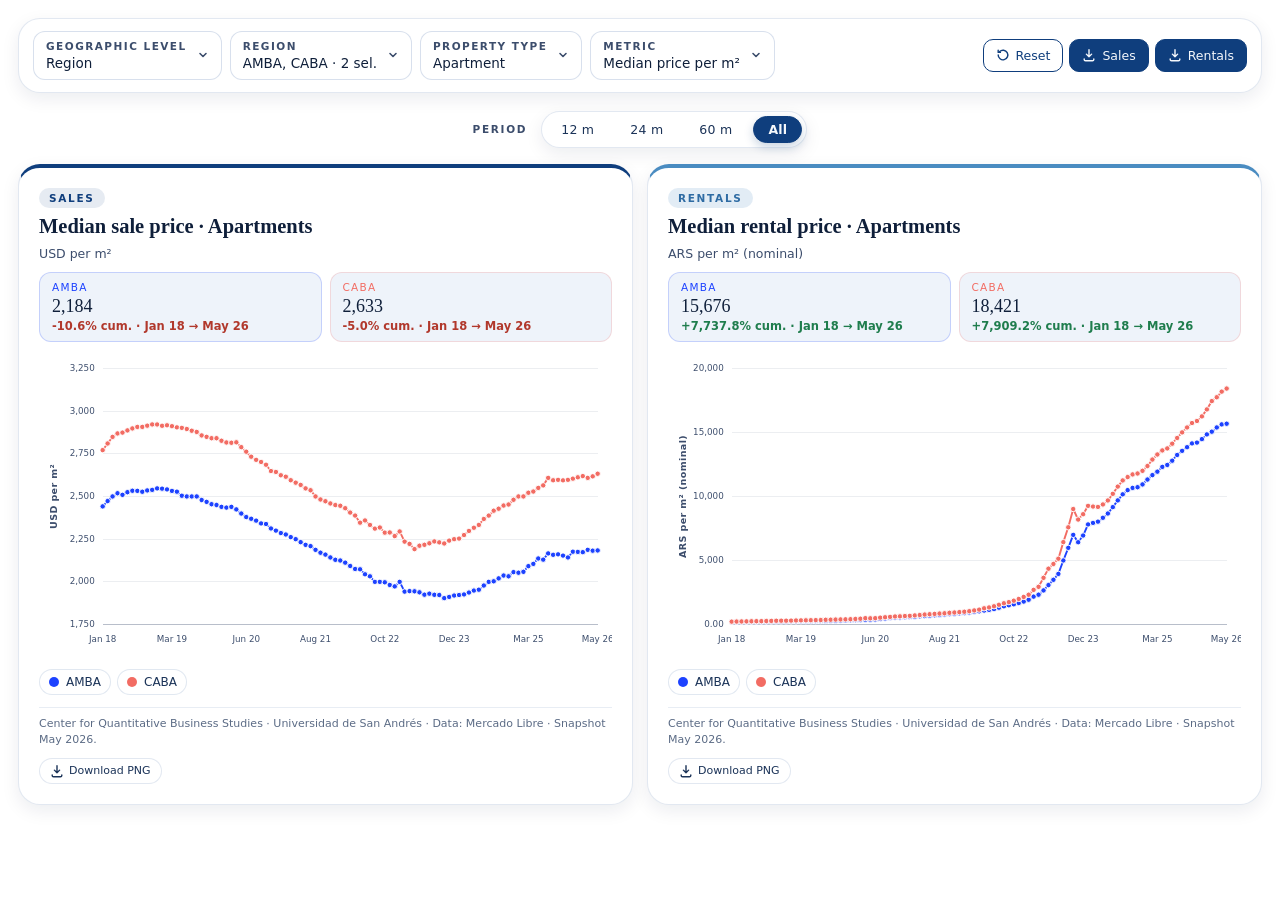
==== devDashboards/meli/amba_explorer_en.html @ 1bbc938f "Add MELI dev dashboard deployment and nginx routing" ====
<!doctype html>
<html lang="en">
<head>
  <meta charset="utf-8" />
  <meta name="viewport" content="width=device-width, initial-scale=1, viewport-fit=cover" />
  <meta name="theme-color" content="#0f3e7d" />
  <title>AMBA Explorer · Real Estate Market · UdeSA</title>
  <style>
:root {
  /* Paleta institucional UdeSA — gama de azules.
     Reemplaza la paleta ocre/cálida original (#fffdf8, #d7ccbc, #d8a66a)
     por una monocromática azul, manteniendo solo verde/rojo en las
     stat-deltas (subió/bajó) porque ahí el color transmite significado.

     Mapeo del cambio:
       #fffdf8 (off-white)     → #ffffff (puro)
       #f7f1e6 (ocre claro)    → #eef3fa (azul muy claro, stat-cards)
       #d7ccbc (ocre línea)    → #d6dfec (azul-gris suave)
       #1f2d2b (texto verdoso) → #0f1f3a (navy oscuro)
       #5f6e68 (gris verdoso)  → #5b6b85 (gris-azulado)
       #b94f40 (rojo venta)    → #0f3e7d (navy UdeSA — borde venta)
       #0f7f80 (verde alq)     → #4a8cc1 (azul acero — borde alquiler)
       #244f6d (azul OK)       → #0f3e7d (mismo navy que sale, ahora canónico)
       #d8a66a (acento ocre)   → #4a8cc1 (acento azul medio)
       #c08c4a (acento fuerte) → #2e6ba3 (azul medio fuerte) */
  --bg: transparent;
  --panel: #ffffff;
  --panel-strong: #eef3fa;
  --line: #d6dfec;
  --line-soft: rgba(214, 223, 236, 0.65);
  --ink: #0f1f3a;
  --ink-soft: #1b3358;
  --muted: #5b6b85;
  --muted-strong: #3c4d6c;
  --sale: #0f3e7d;
  --rent: #4a8cc1;
  --confidence: #0f3e7d;
  --accent: #4a8cc1;
  --accent-strong: #2e6ba3;
  --shadow-md: 0 16px 38px rgba(15, 31, 58, 0.10);
  --shadow-sm: 0 6px 18px rgba(15, 31, 58, 0.08);
  --radius-lg: 22px;
  --radius-md: 16px;
  --radius-sm: 12px;
  --font-body: "Aptos", "Trebuchet MS", "Segoe UI", system-ui, sans-serif;
  --font-head: "Iowan Old Style", "Palatino Linotype", "Book Antiqua", "Georgia", serif;
}

* { box-sizing: border-box; }
html { -webkit-text-size-adjust: 100%; }

body {
  margin: 0;
  background: transparent;
  color: var(--ink);
  font-family: var(--font-body);
  -webkit-font-smoothing: antialiased;
  -moz-osx-font-smoothing: grayscale;
}

#app {
  max-width: 1480px;
  margin: 0 auto;
  padding: clamp(10px, 1.5vw, 18px);
}

.boot-shell {
  padding: 40px 20px;
  text-align: center;
  color: var(--muted);
}

.shell {
  display: grid;
  gap: 14px;
}

/* ============================================================
   TOOLBAR (filtros + acciones en una sola línea)
   ============================================================ */

.toolbar {
  background: var(--panel);
  border: 1px solid rgba(214, 223, 236, 0.7);
  border-radius: var(--radius-lg);
  padding: 12px 14px;
  box-shadow: var(--shadow-sm);
  display: flex;
  align-items: center;
  justify-content: space-between;
  gap: 14px;
  flex-wrap: wrap;
}

.toolbar-filters {
  display: flex;
  align-items: center;
  gap: 8px;
  flex-wrap: wrap;
  flex: 1 1 auto;
}

.toolbar-actions {
  display: flex;
  align-items: center;
  gap: 6px;
  flex-wrap: wrap;
}

/* ---- Dropdowns ---- */

.dropdown {
  position: relative;
}

.dropdown-trigger {
  appearance: none;
  cursor: pointer;
  font: inherit;
  background: #ffffff;
  border: 1px solid rgba(214, 223, 236, 0.95);
  border-radius: 12px;
  padding: 8px 12px;
  min-width: 140px;
  display: inline-flex;
  align-items: center;
  gap: 10px;
  color: var(--ink-soft);
  transition: border-color 140ms ease, box-shadow 140ms ease, transform 140ms ease;
  text-align: left;
}

.dropdown-trigger:hover {
  border-color: rgba(91, 107, 133, 0.55);
}

.dropdown-trigger:focus-visible {
  outline: 2px solid var(--accent-strong);
  outline-offset: 2px;
}

.dropdown-trigger.is-open {
  border-color: var(--confidence);
  box-shadow: 0 0 0 3px rgba(15, 62, 125, 0.18);
}

.dropdown-trigger-text {
  display: flex;
  flex-direction: column;
  flex: 1 1 auto;
  min-width: 0;
}

.dropdown-trigger-label {
  font-size: 10.5px;
  letter-spacing: 0.14em;
  text-transform: uppercase;
  color: var(--muted-strong);
  font-weight: 600;
  line-height: 1.2;
}

.dropdown-trigger-value {
  font-size: 13.5px;
  color: var(--ink);
  margin-top: 2px;
  font-weight: 500;
  white-space: nowrap;
  overflow: hidden;
  text-overflow: ellipsis;
  max-width: 200px;
}

.dropdown-chevron {
  width: 12px;
  height: 12px;
  flex: 0 0 auto;
  transition: transform 140ms ease;
  color: var(--muted-strong);
}

.dropdown-trigger.is-open .dropdown-chevron {
  transform: rotate(180deg);
}

.dropdown-menu {
  position: absolute;
  z-index: 60;
  top: calc(100% + 6px);
  left: 0;
  min-width: 220px;
  max-width: 320px;
  background: #ffffff;
  border: 1px solid rgba(214, 223, 236, 0.95);
  border-radius: 14px;
  box-shadow: 0 18px 42px rgba(15, 31, 58, 0.18);
  padding: 8px;
  display: none;
}

.dropdown-menu.is-open {
  display: block;
}

.dropdown-menu-head {
  display: flex;
  justify-content: space-between;
  gap: 6px;
  padding: 4px 6px 8px;
  border-bottom: 1px solid rgba(214, 223, 236, 0.6);
  margin-bottom: 6px;
}

.dropdown-menu-head button {
  appearance: none;
  cursor: pointer;
  font: inherit;
  background: transparent;
  border: 0;
  padding: 4px 8px;
  border-radius: 8px;
  color: var(--confidence);
  font-size: 12px;
  font-weight: 600;
}

.dropdown-menu-head button:hover {
  background: var(--panel-strong);
}

.dropdown-option {
  display: flex;
  align-items: center;
  gap: 10px;
  padding: 8px 10px;
  border-radius: 10px;
  cursor: pointer;
  font-size: 13.5px;
  color: var(--ink-soft);
  user-select: none;
  transition: background 100ms ease;
}

.dropdown-option:hover {
  background: var(--panel-strong);
}

.dropdown-option input[type="checkbox"],
.dropdown-option input[type="radio"] {
  accent-color: var(--confidence);
  width: 16px;
  height: 16px;
  flex: 0 0 auto;
  cursor: pointer;
}

.dropdown-option .option-dot {
  width: 10px;
  height: 10px;
  border-radius: 999px;
  flex: 0 0 auto;
}

.dropdown-option .option-text {
  flex: 1 1 auto;
  min-width: 0;
  white-space: nowrap;
  overflow: hidden;
  text-overflow: ellipsis;
}

/* ---- Dropdown con buscador (barrio / municipio) ---- */

.dropdown-menu.has-search {
  min-width: 260px;
  max-width: 320px;
}

.dropdown-menu.has-search .dropdown-menu-options {
  max-height: 280px;
  overflow-y: auto;
  scrollbar-width: thin;
}

.dropdown-search {
  padding: 4px 4px 8px;
  border-bottom: 1px solid rgba(214, 223, 236, 0.6);
  margin-bottom: 6px;
}

.dropdown-search-input {
  width: 100%;
  appearance: none;
  font: inherit;
  font-size: 13px;
  padding: 7px 10px;
  background: var(--panel);
  border: 1px solid rgba(214, 223, 236, 0.85);
  border-radius: 8px;
  color: var(--ink);
}

.dropdown-search-input:focus {
  outline: 2px solid rgba(15, 62, 125, 0.35);
  outline-offset: 0;
  border-color: rgba(15, 62, 125, 0.6);
}

.dropdown-search-input::placeholder {
  color: var(--muted);
}

/* ---- Action buttons ---- */

.action-btn {
  appearance: none;
  cursor: pointer;
  font: inherit;
  font-size: 12.5px;
  padding: 8px 12px;
  border-radius: 10px;
  background: var(--confidence);
  color: #f5f8fc;
  border: 1px solid var(--confidence);
  display: inline-flex;
  align-items: center;
  gap: 6px;
  transition: transform 140ms ease, box-shadow 140ms ease, opacity 140ms ease;
}

.action-btn.secondary {
  background: transparent;
  color: var(--confidence);
}

.action-btn.accent {
  background: var(--accent);
  color: #f5f8fc;
  border-color: var(--accent-strong);
}

.action-btn:hover {
  transform: translateY(-1px);
  box-shadow: 0 8px 18px rgba(15, 31, 58, 0.14);
}

.action-btn:focus-visible {
  outline: 2px solid var(--accent-strong);
  outline-offset: 2px;
}

.action-btn:disabled {
  opacity: 0.55;
  cursor: not-allowed;
  transform: none;
  box-shadow: none;
}

.icon {
  width: 14px;
  height: 14px;
  display: inline-block;
}

/* ============================================================
   RANGE BAR (chips de período arriba de los gráficos)
   ============================================================ */

.range-bar {
  display: flex;
  justify-content: center;
  align-items: center;
  gap: 14px;
  flex-wrap: wrap;
  padding: 4px 0 2px;
}

.range-bar-label {
  font-size: 10.5px;
  letter-spacing: 0.16em;
  text-transform: uppercase;
  color: var(--muted-strong);
  font-weight: 600;
}

.range-chips {
  display: inline-flex;
  align-items: center;
  gap: 6px;
  background: var(--panel);
  border: 1px solid rgba(214, 223, 236, 0.7);
  border-radius: 999px;
  padding: 4px;
  box-shadow: var(--shadow-sm);
}

.range-chip {
  appearance: none;
  cursor: pointer;
  font: inherit;
  font-size: 12.5px;
  padding: 6px 14px;
  border-radius: 999px;
  border: 1px solid transparent;
  background: transparent;
  color: var(--ink-soft);
  transition: background 140ms ease, color 140ms ease, border-color 140ms ease, transform 140ms ease;
  font-weight: 500;
  letter-spacing: 0.02em;
  line-height: 1.1;
}

.range-chip:hover {
  background: var(--panel-strong);
  color: var(--ink);
}

.range-chip.is-active {
  background: var(--confidence);
  color: #f5f8fc;
  border-color: var(--confidence);
  font-weight: 600;
  box-shadow: 0 4px 10px rgba(15, 62, 125, 0.22);
}

.range-chip:focus-visible {
  outline: 2px solid var(--accent-strong);
  outline-offset: 2px;
}

/* ============================================================
   CHARTS GRID
   ============================================================ */

.charts-grid {
  display: grid;
  gap: 14px;
  grid-template-columns: 1fr;
}

@media (min-width: 980px) {
  .charts-grid {
    grid-template-columns: repeat(2, minmax(0, 1fr));
  }
}

.chart-panel {
  background: var(--panel);
  border: 1px solid rgba(214, 223, 236, 0.7);
  border-radius: var(--radius-lg);
  padding: clamp(14px, 2vw, 20px);
  box-shadow: var(--shadow-sm);
  display: grid;
  gap: 12px;
  position: relative;
  min-width: 0;
}

.chart-panel.sale {
  border-top: 4px solid var(--sale);
}

.chart-panel.rent {
  border-top: 4px solid var(--rent);
}

.chart-head {
  display: grid;
  gap: 6px;
}

.chart-tag {
  display: inline-flex;
  align-items: center;
  gap: 8px;
  border-radius: 999px;
  padding: 4px 10px;
  font-size: 10.5px;
  letter-spacing: 0.16em;
  text-transform: uppercase;
  font-weight: 600;
  width: max-content;
}

.chart-tag.sale {
  background: rgba(15, 62, 125, 0.10);
  color: var(--sale);
}

.chart-tag.rent {
  background: rgba(74, 140, 193, 0.16);
  /* Usamos accent-strong (#2e6ba3) en lugar de --rent porque el azul
     acero a 16% opacity necesita texto un toque más oscuro para
     mantener contraste WCAG AA. */
  color: var(--accent-strong);
}

.chart-title {
  margin: 0;
  font-family: var(--font-head);
  font-size: clamp(17px, 1.6vw, 22px);
  font-weight: 700;
  color: var(--ink);
  line-height: 1.2;
}

.chart-sub {
  margin: 0;
  color: var(--muted-strong);
  font-size: 12.5px;
  line-height: 1.5;
}

.chart-stats {
  display: flex;
  gap: 8px;
  flex-wrap: wrap;
  margin-top: 2px;
}

.stat-card {
  flex: 1 1 110px;
  padding: 8px 12px;
  border-radius: 12px;
  background: var(--panel-strong);
  border: 1px solid rgba(214, 223, 236, 0.7);
  min-width: 0;
}

.stat-label {
  font-size: 10.5px;
  letter-spacing: 0.12em;
  text-transform: uppercase;
  white-space: nowrap;
  overflow: hidden;
  text-overflow: ellipsis;
}

.stat-value {
  margin-top: 4px;
  font-family: var(--font-head);
  font-size: 18px;
  color: var(--ink);
  line-height: 1.1;
}

.stat-delta {
  font-size: 11.5px;
  margin-top: 3px;
  font-weight: 600;
  white-space: nowrap;
  overflow: hidden;
  text-overflow: ellipsis;
}

.stat-delta.up { color: #1f7d4d; }
.stat-delta.down { color: #b1382c; }
.stat-delta.flat { color: var(--muted); }

.chart-canvas-wrap {
  position: relative;
  width: 100%;
}

.chart-canvas-wrap svg {
  width: 100%;
  height: auto;
  display: block;
  font-family: var(--font-body);
}

.chart-canvas-wrap svg text {
  fill: var(--muted-strong);
}

.chart-line {
  fill: none;
  stroke-width: 2.4;
  stroke-linejoin: round;
  stroke-linecap: round;
  transition: opacity 160ms ease, stroke-width 160ms ease;
}

.chart-line.is-muted { opacity: 0.16; }
.chart-line.is-emph  { stroke-width: 3.2; }

.chart-point {
  cursor: pointer;
  transition: r 140ms ease, opacity 140ms ease;
}

.chart-point.is-muted { opacity: 0.18; }

.chart-axis path,
.chart-axis line {
  stroke: rgba(91, 107, 133, 0.45);
  shape-rendering: crispEdges;
}

.chart-grid line {
  stroke: rgba(91, 107, 133, 0.14);
  shape-rendering: crispEdges;
}

.chart-zero-line {
  stroke: rgba(91, 107, 133, 0.55);
  stroke-dasharray: 4 4;
}

.axis-title-y {
  font-weight: 600;
  letter-spacing: 0.04em;
  fill: var(--muted-strong);
}

.chart-legend {
  display: flex;
  flex-wrap: wrap;
  gap: 6px;
}

.chart-legend button {
  appearance: none;
  cursor: pointer;
  font: inherit;
  font-size: 12px;
  padding: 5px 9px;
  border-radius: 999px;
  border: 1px solid rgba(214, 223, 236, 0.72);
  background: #ffffff;
  color: var(--ink-soft);
  display: inline-flex;
  align-items: center;
  gap: 7px;
  transition: opacity 140ms ease, border-color 140ms ease, transform 140ms ease;
}

.chart-legend button:hover {
  transform: translateY(-1px);
}

.chart-legend button.is-hidden {
  opacity: 0.45;
}

.chart-legend .legend-swatch {
  width: 10px;
  height: 10px;
  border-radius: 999px;
  flex: 0 0 auto;
}

.chart-tooltip {
  position: absolute;
  pointer-events: none;
  background: rgba(15, 31, 58, 0.96);
  color: #eef3fa;
  padding: 10px 12px;
  border-radius: 12px;
  font-size: 12px;
  line-height: 1.4;
  min-width: 150px;
  max-width: 240px;
  box-shadow: 0 14px 28px rgba(11, 22, 42, 0.32);
  opacity: 0;
  transform: translate(-50%, -10px);
  transition: opacity 120ms ease, transform 120ms ease;
  z-index: 6;
}

.chart-tooltip.is-visible {
  opacity: 1;
  transform: translate(-50%, -16px);
}

.chart-tooltip h6 {
  margin: 0 0 6px;
  font-family: var(--font-head);
  font-size: 13px;
  color: #a8c4e6;
}

.tooltip-row {
  display: flex;
  align-items: center;
  gap: 8px;
  margin-top: 3px;
}

.tooltip-row .swatch {
  width: 9px;
  height: 9px;
  border-radius: 999px;
}

.tooltip-row .name {
  flex: 1;
  color: rgba(251, 246, 236, 0.82);
  white-space: nowrap;
}

.tooltip-row .value {
  font-family: var(--font-head);
  color: #ffffff;
}

/* ---- Empty / blocked state ---- */

.chart-empty {
  text-align: center;
  color: var(--muted);
  padding: 50px 20px;
  border: 1px dashed rgba(214, 223, 236, 0.85);
  border-radius: var(--radius-md);
  background: var(--panel-strong);
  font-size: 13px;
  line-height: 1.6;
}

.chart-empty strong {
  color: var(--ink);
  display: block;
  margin-bottom: 6px;
  font-family: var(--font-head);
  font-size: 15px;
}

.chart-empty .empty-icon {
  width: 30px;
  height: 30px;
  display: block;
  margin: 0 auto 10px;
  color: var(--muted-strong);
}

.chart-empty.is-blocked {
  background: rgba(74, 140, 193, 0.10);
  border-color: rgba(74, 140, 193, 0.55);
  color: var(--muted-strong);
}

.chart-footnote {
  border-top: 1px solid rgba(214, 223, 236, 0.55);
  padding-top: 8px;
  font-size: 11px;
  color: var(--muted);
  line-height: 1.45;
  display: flex;
  justify-content: space-between;
  gap: 10px;
  flex-wrap: wrap;
}

.chart-footnote .panel-download {
  appearance: none;
  cursor: pointer;
  font: inherit;
  font-size: 11px;
  padding: 4px 10px;
  border-radius: 999px;
  border: 1px solid rgba(214, 223, 236, 0.7);
  background: #ffffff;
  color: var(--ink-soft);
  display: inline-flex;
  align-items: center;
  gap: 5px;
  transition: transform 140ms ease, background 140ms ease;
}

.chart-footnote .panel-download:hover {
  transform: translateY(-1px);
  background: var(--panel-strong);
}

/* ---- Toast ---- */

.toast {
  position: fixed;
  bottom: 16px;
  left: 50%;
  transform: translate(-50%, 16px);
  background: rgba(15, 31, 58, 0.96);
  color: #f5f8fc;
  padding: 10px 16px;
  border-radius: 999px;
  font-size: 12.5px;
  box-shadow: 0 14px 28px rgba(11, 22, 42, 0.28);
  opacity: 0;
  pointer-events: none;
  transition: opacity 200ms ease, transform 200ms ease;
  z-index: 80;
}

.toast.is-visible {
  opacity: 1;
  transform: translate(-50%, 0);
}

/* ============================================================
   RESPONSIVE FINE TUNING
   ============================================================ */

@media (max-width: 720px) {
  .toolbar {
    padding: 10px;
  }

  .dropdown-trigger {
    min-width: 130px;
    padding: 7px 10px;
  }

  .dropdown-trigger-value {
    max-width: 140px;
  }

  .stat-card {
    flex: 1 1 100%;
  }

  .chart-panel {
    padding: 14px;
  }

  .toolbar-actions .action-btn span.label-text {
    display: none;
  }

  .range-bar {
    gap: 10px;
  }

  .range-chip {
    font-size: 11.5px;
    padding: 5px 12px;
  }
}

@media (max-width: 480px) {
  .toolbar-filters {
    width: 100%;
  }

  .toolbar-actions {
    width: 100%;
    justify-content: flex-end;
  }
}

@media (prefers-reduced-motion: reduce) {
  *,
  *::before,
  *::after {
    transition-duration: 0ms !important;
    animation-duration: 0ms !important;
  }
}

  </style>
</head>
<body>
  <div id="app" aria-busy="true">
    <div class="boot-shell">
      <p>Loading explorer…</p>
    </div>
  </div>
  <script>
    window.EXPLORER_BOOTSTRAP = {"data":{"sale":{"aglomerado":{"Casa":{"precio":{"stock":{"AMBA":[{"x":"2018-01","y":1036.01801801802},{"x":"2018-02","y":1040.0},{"x":"2018-03","y":1038.96103896104},{"x":"2018-04","y":1043.47826086957},{"x":"2018-05","y":1039.47368421053},{"x":"2018-06","y":1041.66666666667},{"x":"2018-07","y":1045.45454545455},{"x":"2018-08","y":1033.33333333333},{"x":"2018-09","y":1032.30246653198},{"x":"2018-10","y":1030.0},{"x":"2018-11","y":1031.01947308133},{"x":"2018-12","y":1034.48275862069},{"x":"2019-01","y":1032.11009174312},{"x":"2019-02","y":1038.96103896104},{"x":"2019-03","y":1030.30303030303},{"x":"2019-04","y":1035.08771929825},{"x":"2019-05","y":1026.08695652174},{"x":"2019-06","y":1015.87301587302},{"x":"2019-07","y":1000.0},{"x":"2019-08","y":985.915492957746},{"x":"2019-09","y":979.166666666667},{"x":"2019-10","y":966.542750929368},{"x":"2019-11","y":951.219512195122},{"x":"2019-12","y":934.579439252336},{"x":"2020-01","y":929.772502472799},{"x":"2020-02","y":929.095354523227},{"x":"2020-03","y":931.034482758621},{"x":"2020-04","y":909.090909090909},{"x":"2020-05","y":913.705583756345},{"x":"2020-06","y":900.473933649289},{"x":"2020-07","y":883.720930232558},{"x":"2020-08","y":882.051282051282},{"x":"2020-09","y":892.307692307692},{"x":"2020-10","y":898.617511520737},{"x":"2020-11","y":882.352941176471},{"x":"2020-12","y":880.0},{"x":"2021-01","y":873.9496},{"x":"2021-02","y":875.0},{"x":"2021-03","y":883.7209},{"x":"2021-04","y":888.8889},{"x":"2021-05","y":880.2817},{"x":"2021-06","y":875.3316},{"x":"2021-07","y":871.3572},{"x":"2021-08","y":864.0777},{"x":"2021-09","y":853.3333},{"x":"2021-10","y":856.1938},{"x":"2021-11","y":850.3937},{"x":"2021-12","y":844.8276},{"x":"2022-01","y":843.75},{"x":"2022-02","y":838.709677419355},{"x":"2022-03","y":833.333333333333},{"x":"2022-04","y":827.586206896552},{"x":"2022-05","y":848.484848484848},{"x":"2022-06","y":816.3265},{"x":"2022-07","y":797.101449275362},{"x":"2022-08","y":783.783783783784},{"x":"2022-09","y":780.0},{"x":"2022-10","y":773.480662983425},{"x":"2022-11","y":777.777777777778},{"x":"2022-12","y":794.044665012407},{"x":"2023-01","y":790.0},{"x":"2023-02","y":776.255707762557},{"x":"2023-03","y":840.336134453781},{"x":"2023-04","y":909.090909090909},{"x":"2023-05","y":846.153846153846},{"x":"2023-06","y":814.159292035398},{"x":"2023-07","y":800.0},{"x":"2023-08","y":788.571428571429},{"x":"2023-09","y":788.571428571429},{"x":"2023-10","y":783.582089552239},{"x":"2023-11","y":785.046728971963},{"x":"2023-12","y":784.313725490196},{"x":"2024-01","y":759.790228940738},{"x":"2024-02","y":753.72265740467},{"x":"2024-03","y":752.688172043011},{"x":"2024-04","y":754.339622641509},{"x":"2024-05","y":761.50317572336},{"x":"2024-06","y":756.302521008403},{"x":"2024-07","y":750.0},{"x":"2024-08","y":750.0},{"x":"2024-09","y":750.0},{"x":"2024-10","y":749.354005167959},{"x":"2024-11","y":741.935483870968},{"x":"2024-12","y":748.031496062992},{"x":"2025-01","y":739.495798319328},{"x":"2025-02","y":748.387096774194},{"x":"2025-03","y":754.444444444444},{"x":"2025-04","y":752.688172043011},{"x":"2025-05","y":757.388853863624},{"x":"2025-06","y":753.138075313808},{"x":"2025-07","y":762.463343108504},{"x":"2025-08","y":755.813953488372},{"x":"2025-09","y":755.102040816327},{"x":"2025-10","y":751.87969924812},{"x":"2025-11","y":753.993610223642},{"x":"2025-12","y":753.768844221105},{"x":"2026-01","y":753.880266075388},{"x":"2026-02","y":752.688172043011},{"x":"2026-03","y":757.575757575758},{"x":"2026-04","y":761.904761904762},{"x":"2026-05","y":767.441860465116}],"CABA":[{"x":"2018-01","y":1625.46534908217},{"x":"2018-02","y":1656.44171779141},{"x":"2018-03","y":1657.53424657534},{"x":"2018-04","y":1644.56233421751},{"x":"2018-05","y":1657.14285714286},{"x":"2018-06","y":1684.39716312057},{"x":"2018-07","y":1683.57936676702},{"x":"2018-08","y":1683.17195734771},{"x":"2018-09","y":1698.0056980057},{"x":"2018-10","y":1701.06382978723},{"x":"2018-11","y":1712.60483358395},{"x":"2018-12","y":1717.48156410733},{"x":"2019-01","y":1761.3309598795},{"x":"2019-02","y":1800.5540166205},{"x":"2019-03","y":1787.89448370269},{"x":"2019-04","y":1764.70588235294},{"x":"2019-05","y":1744.87905480984},{"x":"2019-06","y":1735.50443697769},{"x":"2019-07","y":1724.13793103448},{"x":"2019-08","y":1719.45701357466},{"x":"2019-09","y":1719.87261146497},{"x":"2019-10","y":1714.90147783251},{"x":"2019-11","y":1717.47427812811},{"x":"2019-12","y":1704.54545454545},{"x":"2020-01","y":1692.30769230769},{"x":"2020-02","y":1700.8547008547},{"x":"2020-03","y":1692.30769230769},{"x":"2020-04","y":1678.00663426676},{"x":"2020-05","y":1660.64981949458},{"x":"2020-06","y":1644.80286738351},{"x":"2020-07","y":1622.80580256147},{"x":"2020-08","y":1613.47517730496},{"x":"2020-09","y":1639.78494623656},{"x":"2020-10","y":1617.64705882353},{"x":"2020-11","y":1610.27955095752},{"x":"2020-12","y":1604.76460578559},{"x":"2021-01","y":1605.263},{"x":"2021-02","y":1608.392},{"x":"2021-03","y":1621.622},{"x":"2021-04","y":1612.641},{"x":"2021-05","y":1603.499},{"x":"2021-06","y":1596.806},{"x":"2021-07","y":1584.699},{"x":"2021-08","y":1577.982},{"x":"2021-09","y":1564.987},{"x":"2021-10","y":1562.188},{"x":"2021-11","y":1552.68},{"x":"2021-12","y":1538.462},{"x":"2022-01","y":1535.283},{"x":"2022-02","y":1532.17568947906},{"x":"2022-03","y":1523.17880794702},{"x":"2022-04","y":1520.0},{"x":"2022-05","y":1450.98039215686},{"x":"2022-06","y":1483.871},{"x":"2022-07","y":1456.08131053125},{"x":"2022-08","y":1440.0},{"x":"2022-09","y":1435.89743589744},{"x":"2022-10","y":1424.61964038728},{"x":"2022-11","y":1411.76470588235},{"x":"2022-12","y":1407.0351758794},{"x":"2023-01","y":1405.88831184309},{"x":"2023-02","y":1380.67061143984},{"x":"2023-03","y":1363.13686313686},{"x":"2023-04","y":1318.18181818182},{"x":"2023-05","y":1351.35135135135},{"x":"2023-06","y":1342.02800361337},{"x":"2023-07","y":1348.83720930233},{"x":"2023-08","y":1358.71156661786},{"x":"2023-09","y":1345.0},{"x":"2023-10","y":1347.98711755233},{"x":"2023-11","y":1347.82608695652},{"x":"2023-12","y":1342.85714285714},{"x":"2024-01","y":1349.91119005329},{"x":"2024-02","y":1332.05004035513},{"x":"2024-03","y":1315.78947368421},{"x":"2024-04","y":1309.09090909091},{"x":"2024-05","y":1306.04410943607},{"x":"2024-06","y":1305.55555555556},{"x":"2024-07","y":1323.13584471834},{"x":"2024-08","y":1312.35859728507},{"x":"2024-09","y":1312.35859728507},{"x":"2024-10","y":1317.6051936531},{"x":"2024-11","y":1309.09090909091},{"x":"2024-12","y":1314.28571428571},{"x":"2025-01","y":1314.28571428571},{"x":"2025-02","y":1314.88095238095},{"x":"2025-03","y":1305.11792144383},{"x":"2025-04","y":1314.28571428571},{"x":"2025-05","y":1320.0},{"x":"2025-06","y":1325.634027824},{"x":"2025-07","y":1333.33333333333},{"x":"2025-08","y":1360.10752688172},{"x":"2025-09","y":1337.68612998743},{"x":"2025-10","y":1319.12220677857},{"x":"2025-11","y":1329.96163682865},{"x":"2025-12","y":1325.16703786192},{"x":"2026-01","y":1319.44444444444},{"x":"2026-02","y":1313.4328358209},{"x":"2026-03","y":1318.18181818182},{"x":"2026-04","y":1318.18181818182},{"x":"2026-05","y":1319.45757193866}],"GBA Zona Norte":[{"x":"2018-01","y":1223.77622377622},{"x":"2018-02","y":1230.76923076923},{"x":"2018-03","y":1244.6483647357},{"x":"2018-04","y":1252.37604193521},{"x":"2018-05","y":1235.75690129525},{"x":"2018-06","y":1243.3734939759},{"x":"2018-07","y":1255.77100646353},{"x":"2018-08","y":1236.36363636364},{"x":"2018-09","y":1233.48017621145},{"x":"2018-10","y":1226.85185185185},{"x":"2018-11","y":1234.04255319149},{"x":"2018-12","y":1237.03703703704},{"x":"2019-01","y":1230.76923076923},{"x":"2019-02","y":1243.90243902439},{"x":"2019-03","y":1234.56790123457},{"x":"2019-04","y":1233.33333333333},{"x":"2019-05","y":1232.14285714286},{"x":"2019-06","y":1223.52941176471},{"x":"2019-07","y":1192.41192411924},{"x":"2019-08","y":1174.82517482517},{"x":"2019-09","y":1160.40955631399},{"x":"2019-10","y":1147.95918367347},{"x":"2019-11","y":1130.4347826087},{"x":"2019-12","y":1111.11111111111},{"x":"2020-01","y":1104.16666666667},{"x":"2020-02","y":1102.94372294372},{"x":"2020-03","y":1116.85625646329},{"x":"2020-04","y":1081.08108108108},{"x":"2020-05","y":1084.74576271186},{"x":"2020-06","y":1046.15384615385},{"x":"2020-07","y":1000.0},{"x":"2020-08","y":992.36641221374},{"x":"2020-09","y":1000.0},{"x":"2020-10","y":1024.18207681366},{"x":"2020-11","y":998.295754381007},{"x":"2020-12","y":999.231360491929},{"x":"2021-01","y":980.3922},{"x":"2021-02","y":975.0},{"x":"2021-03","y":997.5062},{"x":"2021-04","y":1000.0},{"x":"2021-05","y":987.5},{"x":"2021-06","y":965.0466},{"x":"2021-07","y":959.1069},{"x":"2021-08","y":949.0446},{"x":"2021-09","y":926.8867},{"x":"2021-10","y":912.877},{"x":"2021-11","y":908.3826},{"x":"2021-12","y":896.027},{"x":"2022-01","y":892.8571},{"x":"2022-02","y":884.615384615385},{"x":"2022-03","y":868.421052631579},{"x":"2022-04","y":864.608076009501},{"x":"2022-05","y":880.733944954128},{"x":"2022-06","y":846.8304},{"x":"2022-07","y":818.401937046005},{"x":"2022-08","y":807.113543091655},{"x":"2022-09","y":788.990825688073},{"x":"2022-10","y":788.993020499539},{"x":"2022-11","y":800.0},{"x":"2022-12","y":864.935064935065},{"x":"2023-01","y":846.153846153846},{"x":"2023-02","y":829.268292682927},{"x":"2023-03","y":975.0},{"x":"2023-04","y":1094.67455621302},{"x":"2023-05","y":1000.0},{"x":"2023-06","y":920.863309352518},{"x":"2023-07","y":894.731578947368},{"x":"2023-08","y":872.037914691943},{"x":"2023-09","y":862.583968679167},{"x":"2023-10","y":864.197530864198},{"x":"2023-11","y":870.967741935484},{"x":"2023-12","y":871.369294605809},{"x":"2024-01","y":818.181818181818},{"x":"2024-02","y":824.483748089116},{"x":"2024-03","y":837.410800607707},{"x":"2024-04","y":841.66390048743},{"x":"2024-05","y":853.754940711462},{"x":"2024-06","y":843.75},{"x":"2024-07","y":837.39837398374},{"x":"2024-08","y":839.506172839506},{"x":"2024-09","y":836.363636363636},{"x":"2024-10","y":839.285714285714},{"x":"2024-11","y":828.07570977918},{"x":"2024-12","y":832.401187314482},{"x":"2025-01","y":819.672131147541},{"x":"2025-02","y":828.729281767956},{"x":"2025-03","y":829.875518672199},{"x":"2025-04","y":838.926174496644},{"x":"2025-05","y":848.85140034136},{"x":"2025-06","y":846.153846153846},{"x":"2025-07","y":853.658536585366},{"x":"2025-08","y":862.068965517241},{"x":"2025-09","y":862.595419847328},{"x":"2025-10","y":866.425992779783},{"x":"2025-11","y":865.671641791045},{"x":"2025-12","y":873.727087576375},{"x":"2026-01","y":875.940700503593},{"x":"2026-02","y":877.19298245614},{"x":"2026-03","y":891.891891891892},{"x":"2026-04","y":899.653979238754},{"x":"2026-05","y":926.966292134831}],"GBA Zona Oeste":[{"x":"2018-01","y":834.782608695652},{"x":"2018-02","y":833.333333333333},{"x":"2018-03","y":833.333333333333},{"x":"2018-04","y":851.063829787234},{"x":"2018-05","y":851.063829787234},{"x":"2018-06","y":846.546310832025},{"x":"2018-07","y":851.758793969849},{"x":"2018-08","y":857.142857142857},{"x":"2018-09","y":853.333333333333},{"x":"2018-10","y":853.333333333333},{"x":"2018-11","y":857.142857142857},{"x":"2018-12","y":851.063829787234},{"x":"2019-01","y":854.129596678529},{"x":"2019-02","y":857.142857142857},{"x":"2019-03","y":859.774856909527},{"x":"2019-04","y":866.666666666667},{"x":"2019-05","y":853.333333333333},{"x":"2019-06","y":837.209302325581},{"x":"2019-07","y":836.300285080773},{"x":"2019-08","y":818.181818181818},{"x":"2019-09","y":809.858299595142},{"x":"2019-10","y":800.0},{"x":"2019-11","y":793.103448275862},{"x":"2019-12","y":763.888888888889},{"x":"2020-01","y":758.169934640523},{"x":"2020-02","y":755.208584518929},{"x":"2020-03","y":745.762711864407},{"x":"2020-04","y":744.186046511628},{"x":"2020-05","y":738.461538461538},{"x":"2020-06","y":734.69387755102},{"x":"2020-07","y":737.100737100737},{"x":"2020-08","y":752.136752136752},{"x":"2020-09","y":766.417023776149},{"x":"2020-10","y":777.1552531369},{"x":"2020-11","y":764.705882352941},{"x":"2020-12","y":763.157894736842},{"x":"2021-01","y":760.7656},{"x":"2021-02","y":762.8866},{"x":"2021-03","y":769.2308},{"x":"2021-04","y":771.7842},{"x":"2021-05","y":777.7778},{"x":"2021-06","y":788.9474},{"x":"2021-07","y":788.3817},{"x":"2021-08","y":790.5882},{"x":"2021-09","y":792.393},{"x":"2021-10","y":816.9416},{"x":"2021-11","y":817.4387},{"x":"2021-12","y":813.3971},{"x":"2022-01","y":827.8825},{"x":"2022-02","y":820.89552238806},{"x":"2022-03","y":818.181818181818},{"x":"2022-04","y":809.52380952381},{"x":"2022-05","y":840.081967213115},{"x":"2022-06","y":800.0},{"x":"2022-07","y":783.783783783784},{"x":"2022-08","y":779.220779220779},{"x":"2022-09","y":780.0},{"x":"2022-10","y":775.609756097561},{"x":"2022-11","y":772.811918063315},{"x":"2022-12","y":766.467065868263},{"x":"2023-01","y":759.753593429158},{"x":"2023-02","y":760.869565217391},{"x":"2023-03","y":772.361531577845},{"x":"2023-04","y":810.126582278481},{"x":"2023-05","y":766.871165644172},{"x":"2023-06","y":772.727272727273},{"x":"2023-07","y":764.840182648402},{"x":"2023-08","y":760.56338028169},{"x":"2023-09","y":754.875269089528},{"x":"2023-10","y":741.4482182205},{"x":"2023-11","y":750.0},{"x":"2023-12","y":750.0},{"x":"2024-01","y":741.982234689107},{"x":"2024-02","y":731.598297213623},{"x":"2024-03","y":727.272727272727},{"x":"2024-04","y":714.728361908697},{"x":"2024-05","y":704.545454545455},{"x":"2024-06","y":700.48309178744},{"x":"2024-07","y":688.888888888889},{"x":"2024-08","y":683.333333333333},{"x":"2024-09","y":683.148897583584},{"x":"2024-10","y":682.352941176471},{"x":"2024-11","y":680.0},{"x":"2024-12","y":686.015831134565},{"x":"2025-01","y":681.818181818182},{"x":"2025-02","y":706.329113924051},{"x":"2025-03","y":715.151515151515},{"x":"2025-04","y":707.964601769911},{"x":"2025-05","y":707.547169811321},{"x":"2025-06","y":705.882352941176},{"x":"2025-07","y":708.333333333333},{"x":"2025-08","y":700.729927007299},{"x":"2025-09","y":700.109409190372},{"x":"2025-10","y":701.176470588235},{"x":"2025-11","y":703.703703703704},{"x":"2025-12","y":690.60773480663},{"x":"2026-01","y":693.069306930693},{"x":"2026-02","y":689.655172413793},{"x":"2026-03","y":684.931506849315},{"x":"2026-04","y":687.002652519894},{"x":"2026-05","y":689.647509578544}],"GBA Zona Sur":[{"x":"2018-01","y":815.632965165676},{"x":"2018-02","y":829.268292682927},{"x":"2018-03","y":829.268292682927},{"x":"2018-04","y":828.729281767956},{"x":"2018-05","y":843.091334894614},{"x":"2018-06","y":841.036067590425},{"x":"2018-07","y":833.333333333333},{"x":"2018-08","y":830.769230769231},{"x":"2018-09","y":836.591860022822},{"x":"2018-10","y":833.333333333333},{"x":"2018-11","y":833.333333333333},{"x":"2018-12","y":830.769230769231},{"x":"2019-01","y":833.333333333333},{"x":"2019-02","y":839.426339056235},{"x":"2019-03","y":840.643837373349},{"x":"2019-04","y":835.443037974684},{"x":"2019-05","y":821.428571428571},{"x":"2019-06","y":826.568265682657},{"x":"2019-07","y":823.529411764706},{"x":"2019-08","y":821.428571428571},{"x":"2019-09","y":827.586206896552},{"x":"2019-10","y":818.181818181818},{"x":"2019-11","y":802.599898622962},{"x":"2019-12","y":807.799442896936},{"x":"2020-01","y":808.435852372583},{"x":"2020-02","y":807.482576619135},{"x":"2020-03","y":807.723375170871},{"x":"2020-04","y":800.0},{"x":"2020-05","y":804.597701149425},{"x":"2020-06","y":799.001248439451},{"x":"2020-07","y":795.698924731183},{"x":"2020-08","y":786.666666666667},{"x":"2020-09","y":789.473684210526},{"x":"2020-10","y":777.777777777778},{"x":"2020-11","y":774.411877356018},{"x":"2020-12","y":770.440251572327},{"x":"2021-01","y":771.2082},{"x":"2021-02","y":779.2208},{"x":"2021-03","y":786.0697},{"x":"2021-04","y":788.1104},{"x":"2021-05","y":786.5169},{"x":"2021-06","y":779.54},{"x":"2021-07","y":773.9308},{"x":"2021-08","y":766.8712},{"x":"2021-09","y":753.2468},{"x":"2021-10","y":751.7241},{"x":"2021-11","y":750.0},{"x":"2021-12","y":744.6809},{"x":"2022-01","y":736.8421},{"x":"2022-02","y":730.769230769231},{"x":"2022-03","y":727.272727272727},{"x":"2022-04","y":723.140495867769},{"x":"2022-05","y":752.337265181302},{"x":"2022-06","y":720.4611},{"x":"2022-07","y":701.863354037267},{"x":"2022-08","y":697.674418604651},{"x":"2022-09","y":704.346353032283},{"x":"2022-10","y":692.307692307692},{"x":"2022-11","y":692.307692307692},{"x":"2022-12","y":684.931506849315},{"x":"2023-01","y":690.94304388422},{"x":"2023-02","y":669.642857142857},{"x":"2023-03","y":718.132854578097},{"x":"2023-04","y":760.869565217391},{"x":"2023-05","y":725.0},{"x":"2023-06","y":700.0},{"x":"2023-07","y":693.069306930693},{"x":"2023-08","y":671.698113207547},{"x":"2023-09","y":677.083333333333},{"x":"2023-10","y":671.596231297724},{"x":"2023-11","y":665.916666666667},{"x":"2023-12","y":662.068965517241},{"x":"2024-01","y":647.619047619048},{"x":"2024-02","y":644.06779661017},{"x":"2024-03","y":643.776824034335},{"x":"2024-04","y":652.741514360313},{"x":"2024-05","y":661.111111111111},{"x":"2024-06","y":657.49519346311},{"x":"2024-07","y":649.350649350649},{"x":"2024-08","y":654.545454545455},{"x":"2024-09","y":648.148148148148},{"x":"2024-10","y":644.628099173554},{"x":"2024-11","y":644.171779141104},{"x":"2024-12","y":649.038461538462},{"x":"2025-01","y":648.04469273743},{"x":"2025-02","y":648.414985590778},{"x":"2025-03","y":648.648648648649},{"x":"2025-04","y":648.148148148148},{"x":"2025-05","y":648.673766703507},{"x":"2025-06","y":651.685393258427},{"x":"2025-07","y":656.25},{"x":"2025-08","y":652.173913043478},{"x":"2025-09","y":651.851851851852},{"x":"2025-10","y":646.765437518291},{"x":"2025-11","y":650.0},{"x":"2025-12","y":653.357531760436},{"x":"2026-01","y":654.117647058824},{"x":"2026-02","y":651.968503937008},{"x":"2026-03","y":654.270516717325},{"x":"2026-04","y":658.174097664544},{"x":"2026-05","y":659.810349689791}]},"flujo":{"AMBA":[{"x":"2018-01","y":994.33543191333},{"x":"2018-02","y":987.051625879987},{"x":"2018-03","y":1016.32452574526},{"x":"2018-04","y":1034.48275862069},{"x":"2018-05","y":984.615384615385},{"x":"2018-06","y":1007.7519379845},{"x":"2018-07","y":967.741935483871},{"x":"2018-08","y":1010.4078279865},{"x":"2018-09","y":1000.0},{"x":"2018-10","y":1022.22222222222},{"x":"2018-11","y":1000.0},{"x":"2018-12","y":966.666666666667},{"x":"2019-01","y":972.972972972973},{"x":"2019-02","y":1067.96116504854},{"x":"2019-03","y":926.640926640927},{"x":"2019-04","y":973.333333333333},{"x":"2019-05","y":987.124463519313},{"x":"2019-06","y":947.368421052632},{"x":"2019-07","y":899.897750511248},{"x":"2019-08","y":878.048780487805},{"x":"2019-09","y":873.015873015873},{"x":"2019-10","y":904.109589041096},{"x":"2019-11","y":844.067796610169},{"x":"2019-12","y":751.111111111111},{"x":"2020-01","y":850.0},{"x":"2020-02","y":925.387228165123},{"x":"2020-03","y":983.75805506737},{"x":"2020-04","y":815.347721822542},{"x":"2020-05","y":864.341756086304},{"x":"2020-06","y":930.626057529611},{"x":"2020-07","y":763.636363636364},{"x":"2020-08","y":920.634920634921},{"x":"2020-09","y":873.413654618474},{"x":"2020-10","y":912.052117263844},{"x":"2020-11","y":861.326442721792},{"x":"2020-12","y":888.888888888889},{"x":"2021-01","y":805.860805860806},{"x":"2021-02","y":838.302277432712},{"x":"2021-03","y":878.048780487805},{"x":"2021-04","y":880.0},{"x":"2021-05","y":860.46511627907},{"x":"2021-06","y":844.444444444444},{"x":"2021-07","y":833.723653395785},{"x":"2021-08","y":818.181818181818},{"x":"2021-09","y":831.460674157303},{"x":"2021-10","y":858.993307306191},{"x":"2021-11","y":780.780780780781},{"x":"2021-12","y":777.011494252874},{"x":"2022-01","y":775.257086049106},{"x":"2022-02","y":764.705882352941},{"x":"2022-03","y":807.692307692308},{"x":"2022-04","y":754.430379746835},{"x":"2022-05","y":813.953488372093},{"x":"2022-06","y":741.935483870968},{"x":"2022-07","y":717.391304347826},{"x":"2022-08","y":719.710669077758},{"x":"2022-09","y":729.064039408867},{"x":"2022-10","y":709.090909090909},{"x":"2022-11","y":736.269180886875},{"x":"2022-12","y":869.282608695652},{"x":"2023-01","y":745.033112582781},{"x":"2023-02","y":703.125},{"x":"2023-03","y":909.090909090909},{"x":"2023-04","y":962.003798670465},{"x":"2023-05","y":763.636363636364},{"x":"2023-06","y":727.272727272727},{"x":"2023-07","y":738.555750426174},{"x":"2023-08","y":702.391954933544},{"x":"2023-09","y":752.941176470588},{"x":"2023-10","y":762.509928514694},{"x":"2023-11","y":757.860053758779},{"x":"2023-12","y":774.193548387097},{"x":"2024-01","y":727.272727272727},{"x":"2024-02","y":740.740740740741},{"x":"2024-03","y":738.461538461538},{"x":"2024-04","y":750.0},{"x":"2024-05","y":771.764705882353},{"x":"2024-06","y":742.148760330579},{"x":"2024-07","y":730.769230769231},{"x":"2024-08","y":745.925215723873},{"x":"2024-09","y":730.050933786078},{"x":"2024-10","y":731.25},{"x":"2024-11","y":727.272727272727},{"x":"2024-12","y":747.826086956522},{"x":"2025-01","y":725.0},{"x":"2025-02","y":758.807588075881},{"x":"2025-03","y":740.737037037037},{"x":"2025-04","y":743.243243243243},{"x":"2025-05","y":752.380952380952},{"x":"2025-06","y":746.024197917294},{"x":"2025-07","y":770.79107505071},{"x":"2025-08","y":736.842105263158},{"x":"2025-09","y":751.123335146789},{"x":"2025-10","y":740.0},{"x":"2025-11","y":751.423149905123},{"x":"2025-12","y":752.112944313501},{"x":"2026-01","y":742.671009771987},{"x":"2026-02","y":735.694822888283},{"x":"2026-03","y":757.364180954348},{"x":"2026-04","y":773.809523809524},{"x":"2026-05","y":791.765637371338}],"CABA":[{"x":"2018-01","y":1645.0},{"x":"2018-02","y":1743.11926605505},{"x":"2018-03","y":1672.04301075269},{"x":"2018-04","y":1669.83523447402},{"x":"2018-05","y":1698.11320754717},{"x":"2018-06","y":1735.64753004005},{"x":"2018-07","y":1658.23136818687},{"x":"2018-08","y":1729.7410192147},{"x":"2018-09","y":1715.61220243961},{"x":"2018-10","y":1727.57475083056},{"x":"2018-11","y":1735.53719008264},{"x":"2018-12","y":1670.39106145251},{"x":"2019-01","y":1753.26135852452},{"x":"2019-02","y":1854.49735449735},{"x":"2019-03","y":1829.77423065861},{"x":"2019-04","y":1744.79166666667},{"x":"2019-05","y":1750.0},{"x":"2019-06","y":1707.31707317073},{"x":"2019-07","y":1697.61273209549},{"x":"2019-08","y":1704.9859055673},{"x":"2019-09","y":1724.35897435897},{"x":"2019-10","y":1666.66666666667},{"x":"2019-11","y":1727.03842549203},{"x":"2019-12","y":1648.58490566038},{"x":"2020-01","y":1628.61796184272},{"x":"2020-02","y":1697.28845254792},{"x":"2020-03","y":1623.37662337662},{"x":"2020-04","y":1568.95479393761},{"x":"2020-05","y":1373.13432835821},{"x":"2020-06","y":1546.72108077681},{"x":"2020-07","y":1504.5148092921},{"x":"2020-08","y":1625.0},{"x":"2020-09","y":1646.00484261501},{"x":"2020-10","y":1572.44768279251},{"x":"2020-11","y":1584.69945355191},{"x":"2020-12","y":1647.38292011019},{"x":"2021-01","y":1583.33333333333},{"x":"2021-02","y":1546.66666666667},{"x":"2021-03","y":1666.66666666667},{"x":"2021-04","y":1557.55283973621},{"x":"2021-05","y":1542.42162784009},{"x":"2021-06","y":1584.96732026144},{"x":"2021-07","y":1543.96092693965},{"x":"2021-08","y":1522.22222222222},{"x":"2021-09","y":1521.01694915254},{"x":"2021-10","y":1562.5},{"x":"2021-11","y":1459.45945945946},{"x":"2021-12","y":1500.0},{"x":"2022-01","y":1541.23711340206},{"x":"2022-02","y":1479.51065958036},{"x":"2022-03","y":1486.72566371681},{"x":"2022-04","y":1439.68871595331},{"x":"2022-05","y":1428.57142857143},{"x":"2022-06","y":1371.42857142857},{"x":"2022-07","y":1417.54847905922},{"x":"2022-08","y":1398.17629179331},{"x":"2022-09","y":1398.17629179331},{"x":"2022-10","y":1386.59793814433},{"x":"2022-11","y":1358.02469135802},{"x":"2022-12","y":1382.57575757576},{"x":"2023-01","y":1398.05825242718},{"x":"2023-02","y":1328.67132867133},{"x":"2023-03","y":1323.52941176471},{"x":"2023-04","y":1250.0},{"x":"2023-05","y":1312.74131274131},{"x":"2023-06","y":1260.27397260274},{"x":"2023-07","y":1299.96997297568},{"x":"2023-08","y":1358.71156661786},{"x":"2023-09","y":1296.38554216867},{"x":"2023-10","y":1305.55555555556},{"x":"2023-11","y":1330.85501858736},{"x":"2023-12","y":1326.60766961652},{"x":"2024-01","y":1367.61904761905},{"x":"2024-02","y":1266.3430420712},{"x":"2024-03","y":1275.1677852349},{"x":"2024-04","y":1271.4970650177},{"x":"2024-05","y":1317.9418939898},{"x":"2024-06","y":1282.05128205128},{"x":"2024-07","y":1349.33821879908},{"x":"2024-08","y":1311.11111111111},{"x":"2024-09","y":1323.24330510414},{"x":"2024-10","y":1301.44927536232},{"x":"2024-11","y":1278.12003422564},{"x":"2024-12","y":1333.33333333333},{"x":"2025-01","y":1363.01369863014},{"x":"2025-02","y":1318.88839803412},{"x":"2025-03","y":1302.4653959081},{"x":"2025-04","y":1308.20856995354},{"x":"2025-05","y":1313.79144942649},{"x":"2025-06","y":1343.7962962963},{"x":"2025-07","y":1371.30801687764},{"x":"2025-08","y":1438.8689048761},{"x":"2025-09","y":1366.97247706422},{"x":"2025-10","y":1326.3042267467},{"x":"2025-11","y":1317.76392676276},{"x":"2025-12","y":1309.07780128349},{"x":"2026-01","y":1323.52941176471},{"x":"2026-02","y":1333.33333333333},{"x":"2026-03","y":1333.33333333333},{"x":"2026-04","y":1337.81523998916},{"x":"2026-05","y":1318.18181818182}],"GBA Zona Norte":[{"x":"2018-01","y":1200.0},{"x":"2018-02","y":1205.53843431588},{"x":"2018-03","y":1265.82278481013},{"x":"2018-04","y":1222.8286045165},{"x":"2018-05","y":1115.78947368421},{"x":"2018-06","y":1266.66666666667},{"x":"2018-07","y":1193.18181818182},{"x":"2018-08","y":1242.60355029586},{"x":"2018-09","y":1205.35081502481},{"x":"2018-10","y":1216.7199946672},{"x":"2018-11","y":1200.0},{"x":"2018-12","y":1204.75719932242},{"x":"2019-01","y":1137.306366116},{"x":"2019-02","y":1278.07486631016},{"x":"2019-03","y":1126.27986348123},{"x":"2019-04","y":1208.92494929006},{"x":"2019-05","y":1217.63419965995},{"x":"2019-06","y":1166.16766467066},{"x":"2019-07","y":1032.25806451613},{"x":"2019-08","y":984.126984126984},{"x":"2019-09","y":938.888888888889},{"x":"2019-10","y":1049.60403614333},{"x":"2019-11","y":981.132075471698},{"x":"2019-12","y":896.21120883666},{"x":"2020-01","y":1015.625},{"x":"2020-02","y":1075.67567567568},{"x":"2020-03","y":1131.42857142857},{"x":"2020-04","y":957.575757575758},{"x":"2020-05","y":1106.83886838868},{"x":"2020-06","y":1051.17565698479},{"x":"2020-07","y":860.034129692833},{"x":"2020-08","y":1047.10675102876},{"x":"2020-09","y":1000.0},{"x":"2020-10","y":1115.31190926276},{"x":"2020-11","y":974.894957983193},{"x":"2020-12","y":1016.94915254237},{"x":"2021-01","y":829.268292682927},{"x":"2021-02","y":899.070141694743},{"x":"2021-03","y":1008.21696616444},{"x":"2021-04","y":983.754512635379},{"x":"2021-05","y":973.170731707317},{"x":"2021-06","y":892.857142857143},{"x":"2021-07","y":848.896434634975},{"x":"2021-08","y":850.746268656716},{"x":"2021-09","y":893.617021276596},{"x":"2021-10","y":945.038167938931},{"x":"2021-11","y":807.640191786533},{"x":"2021-12","y":821.211960929511},{"x":"2022-01","y":821.428571428571},{"x":"2022-02","y":798.041607517159},{"x":"2022-03","y":872.260503397454},{"x":"2022-04","y":810.577819198509},{"x":"2022-05","y":921.546445919429},{"x":"2022-06","y":778.688524590164},{"x":"2022-07","y":743.362831858407},{"x":"2022-08","y":732.451678535097},{"x":"2022-09","y":692.640692640693},{"x":"2022-10","y":698.513158579082},{"x":"2022-11","y":736.842105263158},{"x":"2022-12","y":1124.12177985948},{"x":"2023-01","y":777.777777777778},{"x":"2023-02","y":754.098360655738},{"x":"2023-03","y":1087.86610878661},{"x":"2023-04","y":1178.41477841478},{"x":"2023-05","y":852.326839826839},{"x":"2023-06","y":772.943745450764},{"x":"2023-07","y":795.197110339454},{"x":"2023-08","y":752.814674256799},{"x":"2023-09","y":800.0},{"x":"2023-10","y":815.78947368421},{"x":"2023-11","y":845.070422535211},{"x":"2023-12","y":853.106159090211},{"x":"2024-01","y":781.449129141886},{"x":"2024-02","y":857.142857142857},{"x":"2024-03","y":833.333333333333},{"x":"2024-04","y":849.476382676994},{"x":"2024-05","y":903.954802259887},{"x":"2024-06","y":825.396825396825},{"x":"2024-07","y":821.643286573146},{"x":"2024-08","y":860.986547085202},{"x":"2024-09","y":842.696629213483},{"x":"2024-10","y":850.0},{"x":"2024-11","y":862.068965517241},{"x":"2024-12","y":841.945126507954},{"x":"2025-01","y":809.52380952381},{"x":"2025-02","y":875.0},{"x":"2025-03","y":814.977973568282},{"x":"2025-04","y":842.49815225425},{"x":"2025-05","y":882.352941176471},{"x":"2025-06","y":876.379624014554},{"x":"2025-07","y":871.410736579276},{"x":"2025-08","y":837.831716200912},{"x":"2025-09","y":884.615384615385},{"x":"2025-10","y":883.720930232558},{"x":"2025-11","y":865.41958041958},{"x":"2025-12","y":898.296610169491},{"x":"2026-01","y":877.863227273714},{"x":"2026-02","y":857.632933104631},{"x":"2026-03","y":903.784630045606},{"x":"2026-04","y":955.318946667934},{"x":"2026-05","y":1020.40816326531}],"GBA Zona Oeste":[{"x":"2018-01","y":787.878787878788},{"x":"2018-02","y":702.702702702703},{"x":"2018-03","y":739.644970414201},{"x":"2018-04","y":844.163150492264},{"x":"2018-05","y":738.358286009293},{"x":"2018-06","y":696.969696969697},{"x":"2018-07","y":746.887966804979},{"x":"2018-08","y":827.250608272506},{"x":"2018-09","y":785.478547854785},{"x":"2018-10","y":776.39751552795},{"x":"2018-11","y":815.789473684211},{"x":"2018-12","y":741.26880787037},{"x":"2019-01","y":761.904761904762},{"x":"2019-02","y":762.331838565022},{"x":"2019-03","y":774.596774193548},{"x":"2019-04","y":762.049941927991},{"x":"2019-05","y":750.0},{"x":"2019-06","y":715.372907153729},{"x":"2019-07","y":708.860759493671},{"x":"2019-08","y":633.325},{"x":"2019-09","y":716.417910447761},{"x":"2019-10","y":667.903525046382},{"x":"2019-11","y":666.666666666667},{"x":"2019-12","y":471.428571428571},{"x":"2020-01","y":666.666666666667},{"x":"2020-02","y":733.652312599681},{"x":"2020-03","y":769.615384615385},{"x":"2020-04","y":596.078431372549},{"x":"2020-05","y":294.573643410853},{"x":"2020-06","y":783.558558558559},{"x":"2020-07","y":476.905302465128},{"x":"2020-08","y":800.0},{"x":"2020-09","y":738.095238095238},{"x":"2020-10","y":695.187165775401},{"x":"2020-11","y":700.0},{"x":"2020-12","y":750.0},{"x":"2021-01","y":732.130461655494},{"x":"2021-02","y":716.0},{"x":"2021-03","y":722.222222222222},{"x":"2021-04","y":709.046454767726},{"x":"2021-05","y":688.888888888889},{"x":"2021-06","y":802.292263610315},{"x":"2021-07","y":786.299765807963},{"x":"2021-08","y":775.862068965517},{"x":"2021-09","y":793.650793650794},{"x":"2021-10","y":778.894472361809},{"x":"2021-11","y":760.028525583883},{"x":"2021-12","y":710.382513661202},{"x":"2022-01","y":720.404920971159},{"x":"2022-02","y":699.726775956284},{"x":"2022-03","y":739.818170649303},{"x":"2022-04","y":714.285714285714},{"x":"2022-05","y":718.592964824121},{"x":"2022-06","y":683.471757251245},{"x":"2022-07","y":676.691729323308},{"x":"2022-08","y":667.970280647194},{"x":"2022-09","y":730.593607305936},{"x":"2022-10","y":697.673255813953},{"x":"2022-11","y":698.377131917856},{"x":"2022-12","y":671.394650552156},{"x":"2023-01","y":669.565217391304},{"x":"2023-02","y":678.048780487805},{"x":"2023-03","y":689.655172413793},{"x":"2023-04","y":714.285714285714},{"x":"2023-05","y":635.64705882353},{"x":"2023-06","y":721.7125382263},{"x":"2023-07","y":678.328981723238},{"x":"2023-08","y":666.666666666667},{"x":"2023-09","y":682.42947131207},{"x":"2023-10","y":706.316489361702},{"x":"2023-11","y":731.707317073171},{"x":"2023-12","y":725.091603053435},{"x":"2024-01","y":684.408094497519},{"x":"2024-02","y":655.4476806904},{"x":"2024-03","y":690.909090909091},{"x":"2024-04","y":645.161290322581},{"x":"2024-05","y":657.142857142857},{"x":"2024-06","y":657.142857142857},{"x":"2024-07","y":638.297872340426},{"x":"2024-08","y":629.975644936275},{"x":"2024-09","y":623.492320596998},{"x":"2024-10","y":628.0},{"x":"2024-11","y":613.636363636364},{"x":"2024-12","y":650.0},{"x":"2025-01","y":646.153846153846},{"x":"2025-02","y":698.976928698194},{"x":"2025-03","y":683.760683760684},{"x":"2025-04","y":674.975},{"x":"2025-05","y":666.666666666667},{"x":"2025-06","y":660.869565217391},{"x":"2025-07","y":680.501336674086},{"x":"2025-08","y":652.866242038217},{"x":"2025-09","y":676.855895196507},{"x":"2025-10","y":677.003205128205},{"x":"2025-11","y":705.382436260623},{"x":"2025-12","y":663.716814159292},{"x":"2026-01","y":676.595744680851},{"x":"2026-02","y":655.915973871734},{"x":"2026-03","y":644.007155635063},{"x":"2026-04","y":657.894736842105},{"x":"2026-05","y":664.285714285714}],"GBA Zona Sur":[{"x":"2018-01","y":716.937663780008},{"x":"2018-02","y":807.886557886558},{"x":"2018-03","y":761.904761904762},{"x":"2018-04","y":747.663551401869},{"x":"2018-05","y":798.252266828463},{"x":"2018-06","y":753.155775922851},{"x":"2018-07","y":750.25354969574},{"x":"2018-08","y":736.6930073058},{"x":"2018-09","y":777.222222222222},{"x":"2018-10","y":727.272727272727},{"x":"2018-11","y":725.0},{"x":"2018-12","y":715.990453460621},{"x":"2019-01","y":764.297385620915},{"x":"2019-02","y":787.984928090007},{"x":"2019-03","y":800.0},{"x":"2019-04","y":756.366086525382},{"x":"2019-05","y":771.89529041925},{"x":"2019-06","y":772.815533980582},{"x":"2019-07","y":773.816388265456},{"x":"2019-08","y":776.181947344628},{"x":"2019-09","y":819.968755561708},{"x":"2019-10","y":775.193798449612},{"x":"2019-11","y":734.69387755102},{"x":"2019-12","y":746.268656716418},{"x":"2020-01","y":779.846109098601},{"x":"2020-02","y":750.0},{"x":"2020-03","y":806.201550387597},{"x":"2020-04","y":747.105087014726},{"x":"2020-05","y":716.229720560113},{"x":"2020-06","y":722.222222222222},{"x":"2020-07","y":727.272727272727},{"x":"2020-08","y":721.153846153846},{"x":"2020-09","y":750.605326876513},{"x":"2020-10","y":737.602459016393},{"x":"2020-11","y":717.056303089529},{"x":"2020-12","y":705.355980736691},{"x":"2021-01","y":694.292511162927},{"x":"2021-02","y":739.454094292804},{"x":"2021-03","y":736.842105263158},{"x":"2021-04","y":750.0},{"x":"2021-05","y":752.043596730245},{"x":"2021-06","y":737.527114967462},{"x":"2021-07","y":721.271393643032},{"x":"2021-08","y":708.791208791209},{"x":"2021-09","y":700.564971751412},{"x":"2021-10","y":698.962365591398},{"x":"2021-11","y":692.819448654278},{"x":"2021-12","y":673.684210526316},{"x":"2022-01","y":653.333333333333},{"x":"2022-02","y":660.097087378641},{"x":"2022-03","y":675.014553759348},{"x":"2022-04","y":651.025182331086},{"x":"2022-05","y":686.106346483705},{"x":"2022-06","y":658.333333333333},{"x":"2022-07","y":626.582278481013},{"x":"2022-08","y":658.135283363803},{"x":"2022-09","y":692.307692307692},{"x":"2022-10","y":631.578947368421},{"x":"2022-11","y":666.666666666667},{"x":"2022-12","y":637.037037037037},{"x":"2023-01","y":666.333333333333},{"x":"2023-02","y":618.76726519337},{"x":"2023-03","y":709.52380952381},{"x":"2023-04","y":748.422715054113},{"x":"2023-05","y":671.411733892091},{"x":"2023-06","y":613.545816733068},{"x":"2023-07","y":637.30876966171},{"x":"2023-08","y":584.615384615385},{"x":"2023-09","y":657.894736842105},{"x":"2023-10","y":678.733031674208},{"x":"2023-11","y":636.871508379888},{"x":"2023-12","y":670.65868263473},{"x":"2024-01","y":621.890547263682},{"x":"2024-02","y":622.222222222222},{"x":"2024-03","y":616.006728778468},{"x":"2024-04","y":650.512581547064},{"x":"2024-05","y":666.666666666667},{"x":"2024-06","y":645.161290322581},{"x":"2024-07","y":622.867814899357},{"x":"2024-08","y":649.5},{"x":"2024-09","y":621.409921671018},{"x":"2024-10","y":615.311004784689},{"x":"2024-11","y":614.188341620445},{"x":"2024-12","y":638.744537357004},{"x":"2025-01","y":630.434782608696},{"x":"2025-02","y":627.885503231764},{"x":"2025-03","y":629.011553273427},{"x":"2025-04","y":626.49087289727},{"x":"2025-05","y":618.181818181818},{"x":"2025-06","y":627.80269058296},{"x":"2025-07","y":639.097744360902},{"x":"2025-08","y":631.808278867102},{"x":"2025-09","y":638.403990024938},{"x":"2025-10","y":621.052631578947},{"x":"2025-11","y":637.311703360371},{"x":"2025-12","y":637.755102040816},{"x":"2026-01","y":638.297872340426},{"x":"2026-02","y":630.983729038685},{"x":"2026-03","y":637.932702540586},{"x":"2026-04","y":649.478474281623},{"x":"2026-05","y":651.387213510253}]}},"demanda":{"AMBA":[{"x":"2019-01","y":1.0},{"x":"2019-02","y":0.883147138243236},{"x":"2019-03","y":0.86556890983216},{"x":"2019-04","y":0.772753745962832},{"x":"2019-05","y":0.75369301636046},{"x":"2019-06","y":0.733679250277969},{"x":"2019-07","y":0.760523111134643},{"x":"2019-08","y":0.75252819399587},{"x":"2019-09","y":0.818287711124054},{"x":"2019-10","y":0.855403187377561},{"x":"2019-11","y":0.886959284163711},{"x":"2019-12","y":0.830147720654418},{"x":"2020-01","y":1.05808227881612},{"x":"2020-02","y":1.08042568962779},{"x":"2020-03","y":0.922856991581511},{"x":"2020-04","y":0.610049240218139},{"x":"2020-05","y":1.00593000476518},{"x":"2020-06","y":1.06888335892413},{"x":"2020-07","y":1.38068512733626},{"x":"2020-08","y":2.02160216021602},{"x":"2020-09","y":2.0185312648912},{"x":"2020-10","y":2.09249748504262},{"x":"2020-11","y":1.86350399745857},{"x":"2020-12","y":1.4549690263144},{"x":"2021-01","y":2.16879334992323},{"x":"2021-02","y":1.74056229152327},{"x":"2021-03","y":1.83422459893048},{"x":"2021-04","y":1.78561973844443},{"x":"2021-05","y":1.81564038756817},{"x":"2021-06","y":1.63212791867422},{"x":"2021-07","y":1.55953830677185},{"x":"2021-08","y":1.49552602319055},{"x":"2021-09","y":1.46629957113358},{"x":"2021-10","y":1.21649812040028},{"x":"2021-11","y":1.18870122306348},{"x":"2021-12","y":0.969926404405146},{"x":"2022-01","y":1.47085296764971},{"x":"2022-02","y":1.38306771853656},{"x":"2022-03","y":1.50516228093398},{"x":"2022-04","y":1.42706623603537},{"x":"2022-05","y":1.52030497167364},{"x":"2022-06","y":1.37803780378038},{"x":"2022-07","y":1.43214909726267},{"x":"2022-08","y":1.68401546036957},{"x":"2022-09","y":1.71149467887965},{"x":"2022-10","y":1.44014401440144},{"x":"2022-11","y":1.33779848573093},{"x":"2022-12","y":1.04595753693016},{"x":"2023-01","y":1.63361041986552},{"x":"2023-02","y":1.52025202520252},{"x":"2023-03","y":1.79695028326362},{"x":"2023-04","y":0.884311960607825},{"x":"2023-05","y":1.6574892783396},{"x":"2023-06","y":1.59580663948748},{"x":"2023-07","y":1.79133795732514},{"x":"2023-08","y":1.73214380261556},{"x":"2023-09","y":1.68586858685869},{"x":"2023-10","y":1.53115899825277},{"x":"2023-11","y":1.47768306242389},{"x":"2023-12","y":1.32678561973844},{"x":"2024-01","y":1.96727908084926},{"x":"2024-02","y":1.92052734685233},{"x":"2024-03","y":2.16646370519405},{"x":"2024-04","y":2.31667284375496},{"x":"2024-05","y":2.70069359877164},{"x":"2024-06","y":2.30814846190501},{"x":"2024-07","y":2.26769735797109},{"x":"2024-08","y":2.4681526976227},{"x":"2024-09","y":2.34288134695823},{"x":"2024-10","y":2.52554667231429},{"x":"2024-11","y":2.6215915709218},{"x":"2024-12","y":2.39190977921322},{"x":"2025-01","y":3.27368030920739},{"x":"2025-02","y":2.91634457563403},{"x":"2025-03","y":3.07200720072007},{"x":"2025-04","y":2.77667178482554},{"x":"2025-05","y":2.94122941705935},{"x":"2025-06","y":2.71038280298618},{"x":"2025-07","y":2.96018425371949},{"x":"2025-08","y":2.97892730449516},{"x":"2025-09","y":2.49960290146662},{"x":"2025-10","y":2.25149573780907},{"x":"2025-11","y":1.95266585482078},{"x":"2025-12","y":1.98866945518081},{"x":"2026-01","y":2.82225869645788},{"x":"2026-02","y":3.01503679779743},{"x":"2026-03","y":4.00301794885371},{"x":"2026-04","y":3.85900354741357}],"CABA":[{"x":"2019-01","y":1.0},{"x":"2019-02","y":0.760669908157753},{"x":"2019-03","y":0.837385197190708},{"x":"2019-04","y":1.00702323068612},{"x":"2019-05","y":0.990275526742301},{"x":"2019-06","y":0.925445705024311},{"x":"2019-07","y":0.937331172339276},{"x":"2019-08","y":0.806050783360346},{"x":"2019-09","y":0.821717990275527},{"x":"2019-10","y":0.902215018908698},{"x":"2019-11","y":1.05294435440303},{"x":"2019-12","y":0.856834143706105},{"x":"2020-01","y":1.04916261480281},{"x":"2020-02","y":1.13506212857915},{"x":"2020-03","y":0.853052404105889},{"x":"2020-04","y":0.678011885467315},{"x":"2020-05","y":0.816855753646678},{"x":"2020-06","y":0.944354403025392},{"x":"2020-07","y":1.27066450567261},{"x":"2020-08","y":1.71204754186926},{"x":"2020-09","y":1.44894651539708},{"x":"2020-10","y":1.74014046461372},{"x":"2020-11","y":1.58022690437601},{"x":"2020-12","y":1.38087520259319},{"x":"2021-01","y":1.76445164775797},{"x":"2021-02","y":1.49486763911399},{"x":"2021-03","y":1.70394381415451},{"x":"2021-04","y":1.62182603997839},{"x":"2021-05","y":1.75202593192869},{"x":"2021-06","y":1.51377633711507},{"x":"2021-07","y":1.56618044300378},{"x":"2021-08","y":1.47433819556996},{"x":"2021-09","y":1.21123716909779},{"x":"2021-10","y":1.16315505132361},{"x":"2021-11","y":1.09346299297677},{"x":"2021-12","y":0.90815775256618},{"x":"2022-01","y":1.23878984332793},{"x":"2022-02","y":1.30415991356024},{"x":"2022-03","y":1.56185845488925},{"x":"2022-04","y":1.59805510534846},{"x":"2022-05","y":1.71961102106969},{"x":"2022-06","y":1.81523500810373},{"x":"2022-07","y":1.73689897352782},{"x":"2022-08","y":1.9086980010805},{"x":"2022-09","y":1.91410048622366},{"x":"2022-10","y":1.57806591031875},{"x":"2022-11","y":1.47757968665586},{"x":"2022-12","y":1.15180983252296},{"x":"2023-01","y":1.52566180443004},{"x":"2023-02","y":1.61966504592112},{"x":"2023-03","y":2.10156672069152},{"x":"2023-04","y":1.09886547811994},{"x":"2023-05","y":2.15180983252296},{"x":"2023-06","y":2.17882225823879},{"x":"2023-07","y":2.39492166396542},{"x":"2023-08","y":2.52998379254457},{"x":"2023-09","y":2.26202052944354},{"x":"2023-10","y":1.92220421393841},{"x":"2023-11","y":1.81523500810373},{"x":"2023-12","y":1.67314964883847},{"x":"2024-01","y":2.26688276607239},{"x":"2024-02","y":2.42625607779579},{"x":"2024-03","y":2.66234467855213},{"x":"2024-04","y":2.82495948136143},{"x":"2024-05","y":3.29551593733117},{"x":"2024-06","y":3.08860075634792},{"x":"2024-07","y":2.83198271204754},{"x":"2024-08","y":3.19070772555375},{"x":"2024-09","y":3.07887628309022},{"x":"2024-10","y":3.19124797406807},{"x":"2024-11","y":3.35710426796326},{"x":"2024-12","y":2.99081577525662},{"x":"2025-01","y":4.26850351161534},{"x":"2025-02","y":3.76391139924365},{"x":"2025-03","y":4.35656401944895},{"x":"2025-04","y":3.83684494867639},{"x":"2025-05","y":4.08319827120475},{"x":"2025-06","y":3.46839546191248},{"x":"2025-07","y":4.01080497028633},{"x":"2025-08","y":4.8762830902215},{"x":"2025-09","y":4.11777417612102},{"x":"2025-10","y":3.94651539708266},{"x":"2025-11","y":3.23554835224203},{"x":"2025-12","y":3.29173419773096},{"x":"2026-01","y":4.89086980010805},{"x":"2026-02","y":4.27552674230146},{"x":"2026-03","y":6.60886007563479},{"x":"2026-04","y":5.99405726634252}],"GBA Zona Norte":[{"x":"2019-01","y":1.0},{"x":"2019-02","y":0.941759231462023},{"x":"2019-03","y":0.946862803962774},{"x":"2019-04","y":0.743770639447613},{"x":"2019-05","y":0.748273791654158},{"x":"2019-06","y":0.685529870909637},{"x":"2019-07","y":0.722305613929751},{"x":"2019-08","y":0.701591113779646},{"x":"2019-09","y":0.777244070849595},{"x":"2019-10","y":0.826478534974482},{"x":"2019-11","y":0.847343140198139},{"x":"2019-12","y":0.837886520564395},{"x":"2020-01","y":1.11392975082558},{"x":"2020-02","y":1.13239267487241},{"x":"2020-03","y":0.963074151906334},{"x":"2020-04","y":0.672020414290003},{"x":"2020-05","y":1.1915340738517},{"x":"2020-06","y":1.29645752026419},{"x":"2020-07","y":1.71975382767938},{"x":"2020-08","y":2.72560792554788},{"x":"2020-09","y":2.77469228459922},{"x":"2020-10","y":2.73491444010808},{"x":"2020-11","y":2.40708495947163},{"x":"2020-12","y":1.84434103872711},{"x":"2021-01","y":2.83653557490243},{"x":"2021-02","y":2.30741519063344},{"x":"2021-03","y":2.40858601020715},{"x":"2021-04","y":2.31552086460522},{"x":"2021-05","y":2.41023716601621},{"x":"2021-06","y":2.06364455118583},{"x":"2021-07","y":1.96022215550886},{"x":"2021-08","y":1.95556889822876},{"x":"2021-09","y":1.89837886520564},{"x":"2021-10","y":1.52146502551786},{"x":"2021-11","y":1.50255178625038},{"x":"2021-12","y":1.19948964274992},{"x":"2022-01","y":1.78625037526268},{"x":"2022-02","y":1.75517862503753},{"x":"2022-03","y":1.84163914740318},{"x":"2022-04","y":1.66361453017112},{"x":"2022-05","y":1.8285800060042},{"x":"2022-06","y":1.6259381567097},{"x":"2022-07","y":1.6460522365656},{"x":"2022-08","y":2.03317322125488},{"x":"2022-09","y":2.07640348243771},{"x":"2022-10","y":1.84404082858001},{"x":"2022-11","y":1.60522365655959},{"x":"2022-12","y":1.24902431702192},{"x":"2023-01","y":1.93080156109276},{"x":"2023-02","y":1.83158210747523},{"x":"2023-03","y":2.20129090363254},{"x":"2023-04","y":1.06709696787751},{"x":"2023-05","y":1.90693485439808},{"x":"2023-06","y":1.88321825277694},{"x":"2023-07","y":2.12864004803362},{"x":"2023-08","y":2.01771239867908},{"x":"2023-09","y":1.95887120984689},{"x":"2023-10","y":1.84569198438907},{"x":"2023-11","y":1.78354848393876},{"x":"2023-12","y":1.58135694986491},{"x":"2024-01","y":2.39897928549985},{"x":"2024-02","y":2.37060942659862},{"x":"2024-03","y":2.74827379165416},{"x":"2024-04","y":2.96517562293606},{"x":"2024-05","y":3.66346442509757},{"x":"2024-06","y":2.94235965175623},{"x":"2024-07","y":2.96397478234764},{"x":"2024-08","y":3.20084058841189},{"x":"2024-09","y":2.97448213749625},{"x":"2024-10","y":3.16016211347944},{"x":"2024-11","y":3.44250975682978},{"x":"2024-12","y":3.08150705493846},{"x":"2025-01","y":4.24767337135995},{"x":"2025-02","y":3.76553587511258},{"x":"2025-03","y":3.99594716301411},{"x":"2025-04","y":3.68462924046833},{"x":"2025-05","y":3.88441909336536},{"x":"2025-06","y":3.57670369258481},{"x":"2025-07","y":3.80156109276494},{"x":"2025-08","y":3.5702491744221},{"x":"2025-09","y":2.93635544881417},{"x":"2025-10","y":2.63494446112279},{"x":"2025-11","y":2.282797958571},{"x":"2025-12","y":2.2880516361453},{"x":"2026-01","y":3.32782948063645},{"x":"2026-02","y":3.65791053737616},{"x":"2026-03","y":4.25037526268388},{"x":"2026-04","y":4.05403782647853}],"GBA Zona Oeste":[{"x":"2019-01","y":1.0},{"x":"2019-02","y":0.873323923782639},{"x":"2019-03","y":0.83151023288638},{"x":"2019-04","y":0.747177134791814},{"x":"2019-05","y":0.690014114326041},{"x":"2019-06","y":0.733415666901905},{"x":"2019-07","y":0.726534932956951},{"x":"2019-08","y":0.768525052928723},{"x":"2019-09","y":0.831863091037403},{"x":"2019-10","y":0.850211714890614},{"x":"2019-11","y":0.865737473535639},{"x":"2019-12","y":0.801164431898377},{"x":"2020-01","y":0.96453775582216},{"x":"2020-02","y":0.959950599858857},{"x":"2020-03","y":0.792166549047283},{"x":"2020-04","y":0.482709950599859},{"x":"2020-05","y":0.823747353563867},{"x":"2020-06","y":0.821983062808751},{"x":"2020-07","y":1.0317572335921},{"x":"2020-08","y":1.38055751587862},{"x":"2020-09","y":1.35391672547636},{"x":"2020-10","y":1.60056457304164},{"x":"2020-11","y":1.38108680310515},{"x":"2020-12","y":1.03510938602682},{"x":"2021-01","y":1.6227946365561},{"x":"2021-02","y":1.22053634438956},{"x":"2021-03","y":1.36732533521524},{"x":"2021-04","y":1.28228652081863},{"x":"2021-05","y":1.25052928722654},{"x":"2021-06","y":1.18648553281581},{"x":"2021-07","y":1.14573041637262},{"x":"2021-08","y":1.07233592095977},{"x":"2021-09","y":1.08080451658433},{"x":"2021-10","y":0.855681016231475},{"x":"2021-11","y":0.847212420606916},{"x":"2021-12","y":0.693719124911785},{"x":"2022-01","y":1.08627381792519},{"x":"2022-02","y":0.978122794636556},{"x":"2022-03","y":1.06086803105152},{"x":"2022-04","y":1.1106210303458},{"x":"2022-05","y":1.10426958362738},{"x":"2022-06","y":0.92060691601976},{"x":"2022-07","y":1.03140437544107},{"x":"2022-08","y":1.13690896259704},{"x":"2022-09","y":1.16266760762174},{"x":"2022-10","y":0.916725476358504},{"x":"2022-11","y":0.906139731827805},{"x":"2022-12","y":0.728299223712068},{"x":"2023-01","y":1.17060691601976},{"x":"2023-02","y":1.01111503175723},{"x":"2023-03","y":1.13620324629499},{"x":"2023-04","y":0.534050811573747},{"x":"2023-05","y":1.07304163726182},{"x":"2023-06","y":1.02434721242061},{"x":"2023-07","y":1.14820042342978},{"x":"2023-08","y":1.07745236414961},{"x":"2023-09","y":1.14255469301341},{"x":"2023-10","y":0.991178546224418},{"x":"2023-11","y":0.988532110091743},{"x":"2023-12","y":0.8969654199012},{"x":"2024-01","y":1.34333098094566},{"x":"2024-02","y":1.19195483415667},{"x":"2024-03","y":1.30698659139026},{"x":"2024-04","y":1.34897671136203},{"x":"2024-05","y":1.54481298517996},{"x":"2024-06","y":1.43119266055046},{"x":"2024-07","y":1.39326040931546},{"x":"2024-08","y":1.52205363443896},{"x":"2024-09","y":1.36467889908257},{"x":"2024-10","y":1.63285109386027},{"x":"2024-11","y":1.50264643613267},{"x":"2024-12","y":1.3590331686662},{"x":"2025-01","y":1.80363443895554},{"x":"2025-02","y":1.66160903316867},{"x":"2025-03","y":1.68083980239944},{"x":"2025-04","y":1.52205363443896},{"x":"2025-05","y":1.68895553987297},{"x":"2025-06","y":1.54657727593507},{"x":"2025-07","y":1.74276640790402},{"x":"2025-08","y":1.84438955539873},{"x":"2025-09","y":1.59386026817219},{"x":"2025-10","y":1.38355681016231},{"x":"2025-11","y":1.23076923076923},{"x":"2025-12","y":1.25988002822865},{"x":"2026-01","y":1.69795342272406},{"x":"2026-02","y":1.89520112914608},{"x":"2026-03","y":2.65419901199718},{"x":"2026-04","y":2.54216654904728}],"GBA Zona Sur":[{"x":"2019-01","y":1.0},{"x":"2019-02","y":0.860178495537612},{"x":"2019-03","y":0.80259243518912},{"x":"2019-04","y":0.752443688907777},{"x":"2019-05","y":0.745006374840629},{"x":"2019-06","y":0.726731831704207},{"x":"2019-07","y":0.786017849553761},{"x":"2019-08","y":0.784317892052699},{"x":"2019-09","y":0.858691032724182},{"x":"2019-10","y":0.884190395240119},{"x":"2019-11","y":0.903314917127072},{"x":"2019-12","y":0.843603909902252},{"x":"2020-01","y":1.0951976200595},{"x":"2020-02","y":1.13047173820654},{"x":"2020-03","y":1.05078623034424},{"x":"2020-04","y":0.648958776030599},{"x":"2020-05","y":1.03697407564811},{"x":"2020-06","y":1.09307267318317},{"x":"2020-07","y":1.36421589460264},{"x":"2020-08","y":1.91882702932427},{"x":"2020-09","y":1.97258818529537},{"x":"2020-10","y":1.91415214619635},{"x":"2020-11","y":1.78644283892903},{"x":"2020-12","y":1.43858903527412},{"x":"2021-01","y":2.0401614959626},{"x":"2021-02","y":1.66107097322567},{"x":"2021-03","y":1.6347216319592},{"x":"2021-04","y":1.70611984700382},{"x":"2021-05","y":1.67955801104972},{"x":"2021-06","y":1.60454738631534},{"x":"2021-07","y":1.48810029749256},{"x":"2021-08","y":1.36230344241394},{"x":"2021-09","y":1.41925201869953},{"x":"2021-10","y":1.24033149171271},{"x":"2021-11","y":1.19315767105822},{"x":"2021-12","y":1.0019124521887},{"x":"2022-01","y":1.57883552911177},{"x":"2022-02","y":1.37505312367191},{"x":"2022-03","y":1.54164895877603},{"x":"2022-04","y":1.4060773480663},{"x":"2022-05","y":1.50658733531662},{"x":"2022-06","y":1.4060773480663},{"x":"2022-07","y":1.49213769655759},{"x":"2022-08","y":1.76030599235019},{"x":"2022-09","y":1.77624309392265},{"x":"2022-10","y":1.44453888652784},{"x":"2022-11","y":1.42413939651509},{"x":"2022-12","y":1.09944751381215},{"x":"2023-01","y":1.81300467488313},{"x":"2023-02","y":1.65363365915852},{"x":"2023-03","y":1.90055248618785},{"x":"2023-04","y":0.963025924351891},{"x":"2023-05","y":1.81385465363366},{"x":"2023-06","y":1.64789630259244},{"x":"2023-07","y":1.8510412239694},{"x":"2023-08","y":1.80259243518912},{"x":"2023-09","y":1.72715682107947},{"x":"2023-10","y":1.58244793880153},{"x":"2023-11","y":1.50106247343816},{"x":"2023-12","y":1.34785380365491},{"x":"2024-01","y":1.98980025499363},{"x":"2024-02","y":1.96196345091373},{"x":"2024-03","y":2.18295792605185},{"x":"2024-04","y":2.36421589460263},{"x":"2024-05","y":2.49596260093498},{"x":"2024-06","y":2.15958351041224},{"x":"2024-07","y":2.11325966850829},{"x":"2024-08","y":2.28623034424139},{"x":"2024-09","y":2.3374415639609},{"x":"2024-10","y":2.44050148746281},{"x":"2024-11","y":2.51784955376116},{"x":"2024-12","y":2.42413939651509},{"x":"2025-01","y":3.27411814704632},{"x":"2025-02","y":2.89205269868253},{"x":"2025-03","y":2.93433914152146},{"x":"2025-04","y":2.58542286442839},{"x":"2025-05","y":2.66510837229069},{"x":"2025-06","y":2.58754781130472},{"x":"2025-07","y":2.82214194645134},{"x":"2025-08","y":2.76200594985125},{"x":"2025-09","y":2.33574160645984},{"x":"2025-10","y":2.08733531661708},{"x":"2025-11","y":1.85019124521887},{"x":"2025-12","y":1.93008924776881},{"x":"2026-01","y":2.6470463238419},{"x":"2026-02","y":2.9579260518487},{"x":"2026-03","y":4.25244368890778},{"x":"2026-04","y":4.32915427114322}]},"oferta":{"AMBA":[{"x":"2018-01","y":1.0},{"x":"2018-02","y":1.03351567917405},{"x":"2018-03","y":1.12224876081876},{"x":"2018-04","y":1.15268253845956},{"x":"2018-05","y":1.20712946554691},{"x":"2018-06","y":1.24472866425251},{"x":"2018-07","y":1.29064899709788},{"x":"2018-08","y":1.35937540128926},{"x":"2018-09","y":1.42093638441585},{"x":"2018-10","y":1.46708785987621},{"x":"2018-11","y":1.52859747797725},{"x":"2018-12","y":1.53576289904204},{"x":"2019-01","y":1.58461103834399},{"x":"2019-02","y":1.64994735084881},{"x":"2019-03","y":1.72388730513393},{"x":"2019-04","y":1.77068084341372},{"x":"2019-05","y":1.85227418650641},{"x":"2019-06","y":1.91758481649845},{"x":"2019-07","y":1.9900351850425},{"x":"2019-08","y":2.04137452808383},{"x":"2019-09","y":2.09620669286283},{"x":"2019-10","y":2.14690397308473},{"x":"2019-11","y":2.17500064206282},{"x":"2019-12","y":2.21457739425225},{"x":"2020-01","y":2.32226417032642},{"x":"2020-02","y":2.40313840306136},{"x":"2020-03","y":2.43891414335979},{"x":"2020-04","y":2.32503788170635},{"x":"2020-05","y":2.3222898528392},{"x":"2020-06","y":2.31127205485785},{"x":"2020-07","y":2.27755091558158},{"x":"2020-08","y":2.43519017900711},{"x":"2020-09","y":2.59621953411922},{"x":"2020-10","y":2.61391478542261},{"x":"2020-11","y":2.59883915042248},{"x":"2020-12","y":2.52590081413565},{"x":"2021-01","y":2.55951922336081},{"x":"2021-02","y":2.5731823201582},{"x":"2021-03","y":2.69630428641138},{"x":"2021-04","y":2.7441764902278},{"x":"2021-05","y":2.79448853275805},{"x":"2021-06","y":2.82666872126769},{"x":"2021-07","y":2.84595628836325},{"x":"2021-08","y":2.90399876723939},{"x":"2021-09","y":2.87125356344865},{"x":"2021-10","y":2.86198217633613},{"x":"2021-11","y":2.92125741582556},{"x":"2021-12","y":2.91409199476077},{"x":"2022-01","y":2.85438015255413},{"x":"2022-02","y":2.83909905745178},{"x":"2022-03","y":2.93466368749518},{"x":"2022-04","y":2.97924852967614},{"x":"2022-05","y":3.05010658242802},{"x":"2022-06","y":3.07232195598017},{"x":"2022-07","y":3.25032745203791},{"x":"2022-08","y":3.45928037599199},{"x":"2022-09","y":3.55017078870997},{"x":"2022-10","y":3.52918817577112},{"x":"2022-11","y":3.66851580758661},{"x":"2022-12","y":3.52030202635026},{"x":"2023-01","y":3.58486786347176},{"x":"2023-02","y":3.44787734031898},{"x":"2023-03","y":3.51773377507255},{"x":"2023-04","y":2.05824793897835},{"x":"2023-05","y":3.56308909263682},{"x":"2023-06","y":3.60890669543108},{"x":"2023-07","y":3.60710891953669},{"x":"2023-08","y":3.61340113516706},{"x":"2023-09","y":3.68289801474176},{"x":"2023-10","y":3.40473071885353},{"x":"2023-11","y":3.13781236356165},{"x":"2023-12","y":3.0363664380923},{"x":"2024-01","y":2.80974394534761},{"x":"2024-02","y":2.85643475357629},{"x":"2024-03","y":2.90687520867042},{"x":"2024-04","y":2.97596116804068},{"x":"2024-05","y":3.07424814443845},{"x":"2024-06","y":3.02850758918253},{"x":"2024-07","y":3.0478978863292},{"x":"2024-08","y":3.0177979813545},{"x":"2024-09","y":2.97598685055346},{"x":"2024-10","y":3.01366309679739},{"x":"2024-11","y":3.15535351978838},{"x":"2024-12","y":3.16251894085317},{"x":"2025-01","y":3.22595474741249},{"x":"2025-02","y":3.11677838559725},{"x":"2025-03","y":3.10958728201967},{"x":"2025-04","y":3.07090941777744},{"x":"2025-05","y":3.0851632123687},{"x":"2025-06","y":3.00963094229139},{"x":"2025-07","y":2.95780363150731},{"x":"2025-08","y":3.00464853481265},{"x":"2025-09","y":3.05159616816909},{"x":"2025-10","y":3.11908981174718},{"x":"2025-11","y":3.18432339420089},{"x":"2025-12","y":3.02460384724041},{"x":"2026-01","y":3.00297917148214},{"x":"2026-02","y":2.94642627834707},{"x":"2026-03","y":2.97639777075789},{"x":"2026-04","y":2.97981354495724}],"CABA":[{"x":"2018-01","y":1.0},{"x":"2018-02","y":1.00951968844656},{"x":"2018-03","y":1.09909130246646},{"x":"2018-04","y":1.09822587624405},{"x":"2018-05","y":1.12894850713977},{"x":"2018-06","y":1.15967113803548},{"x":"2018-07","y":1.19212462137603},{"x":"2018-08","y":1.2617914322804},{"x":"2018-09","y":1.31717871051493},{"x":"2018-10","y":1.36434443963652},{"x":"2018-11","y":1.38295110341843},{"x":"2018-12","y":1.36347901341411},{"x":"2019-01","y":1.43228039809606},{"x":"2019-02","y":1.46386845521419},{"x":"2019-03","y":1.49848550411077},{"x":"2019-04","y":1.55906533967979},{"x":"2019-05","y":1.60276936391173},{"x":"2019-06","y":1.64993509303332},{"x":"2019-07","y":1.65945478147988},{"x":"2019-08","y":1.76027693639117},{"x":"2019-09","y":1.79229770662051},{"x":"2019-10","y":1.81999134573778},{"x":"2019-11","y":1.84595413241021},{"x":"2019-12","y":1.8334054521852},{"x":"2020-01","y":1.90263954997836},{"x":"2020-02","y":1.95672868887927},{"x":"2020-03","y":1.91864993509303},{"x":"2020-04","y":1.84725227174383},{"x":"2020-05","y":1.83427087840762},{"x":"2020-06","y":1.88576373864128},{"x":"2020-07","y":1.98096062310688},{"x":"2020-08","y":2.04803115534401},{"x":"2020-09","y":2.08481176979662},{"x":"2020-10","y":2.15967113803548},{"x":"2020-11","y":2.23582864560796},{"x":"2020-12","y":2.14928602336651},{"x":"2021-01","y":2.18866291648637},{"x":"2021-02","y":2.1787105149286},{"x":"2021-03","y":2.29813933362181},{"x":"2021-04","y":2.34660320207702},{"x":"2021-05","y":2.39809606231069},{"x":"2021-06","y":2.42016443098226},{"x":"2021-07","y":2.45478147987884},{"x":"2021-08","y":2.51492860233665},{"x":"2021-09","y":2.440501947209},{"x":"2021-10","y":2.43098225876244},{"x":"2021-11","y":2.46300302899178},{"x":"2021-12","y":2.440501947209},{"x":"2022-01","y":2.37646040675032},{"x":"2022-02","y":2.36434443963652},{"x":"2022-03","y":2.48290783210731},{"x":"2022-04","y":2.48160969277369},{"x":"2022-05","y":2.50194720900043},{"x":"2022-06","y":2.50930333189096},{"x":"2022-07","y":2.71051492860234},{"x":"2022-08","y":2.77022933794894},{"x":"2022-09","y":2.81176979662484},{"x":"2022-10","y":2.79489398528775},{"x":"2022-11","y":2.94244915620943},{"x":"2022-12","y":2.66248377325833},{"x":"2023-01","y":2.71354392038079},{"x":"2023-02","y":2.59022068368672},{"x":"2023-03","y":2.74513197749892},{"x":"2023-04","y":1.62786672436175},{"x":"2023-05","y":2.88057118130679},{"x":"2023-06","y":2.83729987018607},{"x":"2023-07","y":2.90956295975768},{"x":"2023-08","y":2.95716140199048},{"x":"2023-09","y":3.2085677196019},{"x":"2023-10","y":2.88879273041973},{"x":"2023-11","y":2.69710082215491},{"x":"2023-12","y":2.71138035482475},{"x":"2024-01","y":2.60276936391173},{"x":"2024-02","y":2.54045867589788},{"x":"2024-03","y":2.48636953699697},{"x":"2024-04","y":2.5235828645608},{"x":"2024-05","y":2.56512332323669},{"x":"2024-06","y":2.59324967546517},{"x":"2024-07","y":2.57853742968412},{"x":"2024-08","y":2.61272176546949},{"x":"2024-09","y":2.69753353526612},{"x":"2024-10","y":2.75378623972306},{"x":"2024-11","y":2.75984422327997},{"x":"2024-12","y":2.797490263955},{"x":"2025-01","y":2.93898745131977},{"x":"2025-02","y":2.762007788836},{"x":"2025-03","y":2.76849848550411},{"x":"2025-04","y":2.7680657723929},{"x":"2025-05","y":2.80138468195586},{"x":"2025-06","y":2.72306360882735},{"x":"2025-07","y":2.70575508437906},{"x":"2025-08","y":2.881003894418},{"x":"2025-09","y":2.85028126352228},{"x":"2025-10","y":2.79835569017741},{"x":"2025-11","y":2.87797490263955},{"x":"2025-12","y":2.79922111639983},{"x":"2026-01","y":2.78753786239723},{"x":"2026-02","y":2.71700562527045},{"x":"2026-03","y":2.77196019039377},{"x":"2026-04","y":2.77715274772826}],"GBA Zona Norte":[{"x":"2018-01","y":1.0},{"x":"2018-02","y":1.01575895733188},{"x":"2018-03","y":1.09990584270777},{"x":"2018-04","y":1.12280093166163},{"x":"2018-05","y":1.17647058823529},{"x":"2018-06","y":1.2088805193518},{"x":"2018-07","y":1.25526537489469},{"x":"2018-08","y":1.30586253035334},{"x":"2018-09","y":1.35606323405521},{"x":"2018-10","y":1.40636305069627},{"x":"2018-11","y":1.45730710144209},{"x":"2018-12","y":1.47440408345309},{"x":"2019-01","y":1.49670449477179},{"x":"2019-02","y":1.56197036523118},{"x":"2019-03","y":1.5976014668715},{"x":"2019-04","y":1.66366024084444},{"x":"2019-05","y":1.73963030873681},{"x":"2019-06","y":1.77094999752218},{"x":"2019-07","y":1.82600723524456},{"x":"2019-08","y":1.86282769215521},{"x":"2019-09","y":1.89320580801824},{"x":"2019-10","y":1.95411070915308},{"x":"2019-11","y":1.95817433966004},{"x":"2019-12","y":1.97041478765053},{"x":"2020-01","y":2.03092323702859},{"x":"2020-02","y":2.1250309727935},{"x":"2020-03","y":2.19569849843897},{"x":"2020-04","y":2.05446256008722},{"x":"2020-05","y":2.10000495564696},{"x":"2020-06","y":2.11338520243818},{"x":"2020-07","y":2.00812726101393},{"x":"2020-08","y":2.16814510134298},{"x":"2020-09","y":2.3271222558105},{"x":"2020-10","y":2.41121958471678},{"x":"2020-11","y":2.30150156102879},{"x":"2020-12","y":2.1986223301452},{"x":"2021-01","y":2.22221120967342},{"x":"2021-02","y":2.19589672431736},{"x":"2021-03","y":2.28296744139947},{"x":"2021-04","y":2.29535655879875},{"x":"2021-05","y":2.30715099856286},{"x":"2021-06","y":2.31364289608008},{"x":"2021-07","y":2.32489221467863},{"x":"2021-08","y":2.34813419891967},{"x":"2021-09","y":2.3132960007929},{"x":"2021-10","y":2.34055205907131},{"x":"2021-11","y":2.36934436790723},{"x":"2021-12","y":2.3681054561673},{"x":"2022-01","y":2.3595817433966},{"x":"2022-02","y":2.36597452797463},{"x":"2022-03","y":2.46355121661133},{"x":"2022-04","y":2.48436493384211},{"x":"2022-05","y":2.53585410575351},{"x":"2022-06","y":2.53966995391248},{"x":"2022-07","y":2.70751771643788},{"x":"2022-08","y":2.88091580355815},{"x":"2022-09","y":2.91515932404975},{"x":"2022-10","y":2.9555478467714},{"x":"2022-11","y":2.99469745775311},{"x":"2022-12","y":3.01734476435899},{"x":"2023-01","y":3.00703701868279},{"x":"2023-02","y":2.78403290549581},{"x":"2023-03","y":2.91243371822191},{"x":"2023-04","y":1.69215521086278},{"x":"2023-05","y":2.90455423955597},{"x":"2023-06","y":2.8921155656871},{"x":"2023-07","y":2.89568363149809},{"x":"2023-08","y":2.90311710193766},{"x":"2023-09","y":2.90901432181971},{"x":"2023-10","y":2.80177412161158},{"x":"2023-11","y":2.54918479607513},{"x":"2023-12","y":2.46394766836811},{"x":"2024-01","y":2.26869517815551},{"x":"2024-02","y":2.29500966351157},{"x":"2024-03","y":2.32072947123247},{"x":"2024-04","y":2.35150403885227},{"x":"2024-05","y":2.42732543733584},{"x":"2024-06","y":2.36433916447792},{"x":"2024-07","y":2.42182466921057},{"x":"2024-08","y":2.36552851974825},{"x":"2024-09","y":2.33024431339511},{"x":"2024-10","y":2.29867684226176},{"x":"2024-11","y":2.43911987709996},{"x":"2024-12","y":2.44789137221864},{"x":"2025-01","y":2.42365825858566},{"x":"2025-02","y":2.40492591307795},{"x":"2025-03","y":2.42400515387284},{"x":"2025-04","y":2.3321770157094},{"x":"2025-05","y":2.3253877793746},{"x":"2025-06","y":2.24981416323901},{"x":"2025-07","y":2.24015065166758},{"x":"2025-08","y":2.2276624213291},{"x":"2025-09","y":2.23014024480896},{"x":"2025-10","y":2.24708855741117},{"x":"2025-11","y":2.22934734129541},{"x":"2025-12","y":2.19782942663165},{"x":"2026-01","y":2.18137667872541},{"x":"2026-02","y":2.16844244016056},{"x":"2026-03","y":2.22290500024778},{"x":"2026-04","y":2.20982209227415}],"GBA Zona Oeste":[{"x":"2018-01","y":1.0},{"x":"2018-02","y":1.04778999326902},{"x":"2018-03","y":1.10253533767108},{"x":"2018-04","y":1.10253533767108},{"x":"2018-05","y":1.13843392416424},{"x":"2018-06","y":1.18039039712811},{"x":"2018-07","y":1.21449405429661},{"x":"2018-08","y":1.26407897689028},{"x":"2018-09","y":1.32768678483285},{"x":"2018-10","y":1.3497868521427},{"x":"2018-11","y":1.45366838680727},{"x":"2018-12","y":1.4532196544761},{"x":"2019-01","y":1.54173210679829},{"x":"2019-02","y":1.62396230648418},{"x":"2019-03","y":1.68914067758582},{"x":"2019-04","y":1.73165806596365},{"x":"2019-05","y":1.82017051828584},{"x":"2019-06","y":1.93728965671977},{"x":"2019-07","y":2.01626654700471},{"x":"2019-08","y":2.07819160870541},{"x":"2019-09","y":2.14303343055867},{"x":"2019-10","y":2.19048687457931},{"x":"2019-11","y":2.25600179492932},{"x":"2019-12","y":2.44009423378954},{"x":"2020-01","y":2.65571011891407},{"x":"2020-02","y":2.72279560242315},{"x":"2020-03","y":2.74960735921023},{"x":"2020-04","y":2.64415526138658},{"x":"2020-05","y":2.55418442898811},{"x":"2020-06","y":2.47453444020642},{"x":"2020-07","y":2.48350908682971},{"x":"2020-08","y":2.72391743325107},{"x":"2020-09","y":2.86324882207763},{"x":"2020-10","y":2.82297509535562},{"x":"2020-11","y":2.93168050258021},{"x":"2020-12","y":2.90296163338569},{"x":"2021-01","y":2.98216288983621},{"x":"2021-02","y":3.0365716849899},{"x":"2021-03","y":3.21527933587615},{"x":"2021-04","y":3.30760601301324},{"x":"2021-05","y":3.37816917208885},{"x":"2021-06","y":3.38770473412609},{"x":"2021-07","y":3.44110388153466},{"x":"2021-08","y":3.53376710792013},{"x":"2021-09","y":3.49046443796276},{"x":"2021-10","y":3.38467579089073},{"x":"2021-11","y":3.46701817365941},{"x":"2021-12","y":3.45321965447611},{"x":"2022-01","y":3.24265200807718},{"x":"2022-02","y":3.23345299528831},{"x":"2022-03","y":3.28763742427642},{"x":"2022-04","y":3.35550818936504},{"x":"2022-05","y":3.43067085483509},{"x":"2022-06","y":3.43381198115324},{"x":"2022-07","y":3.59479470495849},{"x":"2022-08","y":3.64954004936056},{"x":"2022-09","y":3.82779896791564},{"x":"2022-10","y":3.92483733452995},{"x":"2022-11","y":4.08279111509984},{"x":"2022-12","y":3.86190262508414},{"x":"2023-01","y":4.03208436167826},{"x":"2023-02","y":3.87973973524792},{"x":"2023-03","y":3.96690599057662},{"x":"2023-04","y":2.32690150325331},{"x":"2023-05","y":3.96814000448732},{"x":"2023-06","y":4.05396006282253},{"x":"2023-07","y":4.11554857527485},{"x":"2023-08","y":4.06484182185326},{"x":"2023-09","y":4.27664348216289},{"x":"2023-10","y":3.78292573479919},{"x":"2023-11","y":3.57662104554633},{"x":"2023-12","y":3.35180614763294},{"x":"2024-01","y":3.0012340139107},{"x":"2024-02","y":3.12979582678932},{"x":"2024-03","y":3.29391967691272},{"x":"2024-04","y":3.41911599730761},{"x":"2024-05","y":3.55283823199462},{"x":"2024-06","y":3.53118689701593},{"x":"2024-07","y":3.53836661431456},{"x":"2024-08","y":3.52625084137312},{"x":"2024-09","y":3.47296387704734},{"x":"2024-10","y":3.63271258694189},{"x":"2024-11","y":3.77843841148755},{"x":"2024-12","y":3.7727170742652},{"x":"2025-01","y":3.92506170069554},{"x":"2025-02","y":3.7310971505497},{"x":"2025-03","y":3.62934709445816},{"x":"2025-04","y":3.6110612519632},{"x":"2025-05","y":3.67781018622392},{"x":"2025-06","y":3.6211577294144},{"x":"2025-07","y":3.53006506618802},{"x":"2025-08","y":3.62485977114651},{"x":"2025-09","y":3.73120933363249},{"x":"2025-10","y":3.91496522324433},{"x":"2025-11","y":4.18487772043976},{"x":"2025-12","y":3.87300875028046},{"x":"2026-01","y":3.82521875701144},{"x":"2026-02","y":3.67623962306484},{"x":"2026-03","y":3.68364370652906},{"x":"2026-04","y":3.64920350011218}],"GBA Zona Sur":[{"x":"2018-01","y":1.0},{"x":"2018-02","y":1.07155183857693},{"x":"2018-03","y":1.21253152794371},{"x":"2018-04","y":1.30877472454533},{"x":"2018-05","y":1.39453073144829},{"x":"2018-06","y":1.44298420284083},{"x":"2018-07","y":1.5057745917961},{"x":"2018-08","y":1.64542678879596},{"x":"2018-09","y":1.73689101287668},{"x":"2018-10","y":1.80007964954202},{"x":"2018-11","y":1.85291384574539},{"x":"2018-12","y":1.85065710872162},{"x":"2019-01","y":1.91756272401434},{"x":"2019-02","y":1.97345015266162},{"x":"2019-03","y":2.17244125846276},{"x":"2019-04","y":2.16845878136201},{"x":"2019-05","y":2.26855170582769},{"x":"2019-06","y":2.36917562724014},{"x":"2019-07","y":2.49980087614496},{"x":"2019-08","y":2.56232576662684},{"x":"2019-09","y":2.67781760254879},{"x":"2019-10","y":2.71206690561529},{"x":"2019-11","y":2.76091862471791},{"x":"2019-12","y":2.71870436744989},{"x":"2020-01","y":2.83685118810567},{"x":"2020-02","y":2.90681003584229},{"x":"2020-03","y":2.88238417629099},{"x":"2020-04","y":2.81879729191557},{"x":"2020-05","y":2.79304393999734},{"x":"2020-06","y":2.77870702243462},{"x":"2020-07","y":2.84654188238418},{"x":"2020-08","y":2.92765166600292},{"x":"2020-09","y":3.15797159166335},{"x":"2020-10","y":3.04885171910262},{"x":"2020-11","y":3.11283685118811},{"x":"2020-12","y":3.071950086287},{"x":"2021-01","y":3.07672905880791},{"x":"2021-02","y":3.15651135005974},{"x":"2021-03","y":3.31156245851586},{"x":"2021-04","y":3.40169919022966},{"x":"2021-05","y":3.53086419753086},{"x":"2021-06","y":3.66175494490907},{"x":"2021-07","y":3.65750696933493},{"x":"2021-08","y":3.76715783884243},{"x":"2021-09","y":3.76529934952874},{"x":"2021-10","y":3.7724678083101},{"x":"2021-11","y":3.89446435682995},{"x":"2021-12","y":3.88397716713129},{"x":"2022-01","y":3.86698526483473},{"x":"2022-02","y":3.78547723350591},{"x":"2022-03","y":3.91756272401434},{"x":"2022-04","y":4.01234567901235},{"x":"2022-05","y":4.14549316341431},{"x":"2022-06","y":4.24412584627638},{"x":"2022-07","y":4.46236559139785},{"x":"2022-08","y":4.99482277976902},{"x":"2022-09","y":5.14921014204168},{"x":"2022-10","y":4.82291251825302},{"x":"2022-11","y":5.20602681534581},{"x":"2022-12","y":4.72653657241471},{"x":"2023-01","y":4.87083499269879},{"x":"2023-02","y":4.97822912518253},{"x":"2023-03","y":4.84468339307049},{"x":"2023-04","y":2.85304659498208},{"x":"2023-05","y":5.0572149210142},{"x":"2023-06","y":5.23908137528209},{"x":"2023-07","y":5.12518253020045},{"x":"2023-08","y":5.18319394663481},{"x":"2023-09","y":5.19885835656445},{"x":"2023-10","y":4.73065179875216},{"x":"2023-11","y":4.3305455993628},{"x":"2023-12","y":4.2961635470596},{"x":"2024-01","y":4.09597769812824},{"x":"2024-02","y":4.13381123058542},{"x":"2024-03","y":4.14801539891146},{"x":"2024-04","y":4.26310898712332},{"x":"2024-05","y":4.39705296694544},{"x":"2024-06","y":4.34634275852914},{"x":"2024-07","y":4.28859684056817},{"x":"2024-08","y":4.28766759591132},{"x":"2024-09","y":4.20310633213859},{"x":"2024-10","y":4.27611841231913},{"x":"2024-11","y":4.45798486658702},{"x":"2024-12","y":4.46674631620868},{"x":"2025-01","y":4.63586884375415},{"x":"2025-02","y":4.40554891809372},{"x":"2025-03","y":4.43568299482278},{"x":"2025-04","y":4.50351785477234},{"x":"2025-05","y":4.50617283950617},{"x":"2025-06","y":4.40926589672109},{"x":"2025-07","y":4.28036638789327},{"x":"2025-08","y":4.39001725740077},{"x":"2025-09","y":4.50962431966016},{"x":"2025-10","y":4.61157573343953},{"x":"2025-11","y":4.65246249834063},{"x":"2025-12","y":4.30452674897119},{"x":"2026-01","y":4.29696004247976},{"x":"2026-02","y":4.23722288596841},{"x":"2026-03","y":4.22062923138192},{"x":"2026-04","y":4.31249170317271}]}},"Departamento":{"precio":{"stock":{"AMBA":[{"x":"2018-01","y":2441.86046511628},{"x":"2018-02","y":2473.11827956989},{"x":"2018-03","y":2500.0},{"x":"2018-04","y":2518.70802469136},{"x":"2018-05","y":2509.43396226415},{"x":"2018-06","y":2525.0},{"x":"2018-07","y":2533.33333333333},{"x":"2018-08","y":2532.75109170306},{"x":"2018-09","y":2527.47252747253},{"x":"2018-10","y":2535.21126760563},{"x":"2018-11","y":2538.46153846154},{"x":"2018-12","y":2547.16981132075},{"x":"2019-01","y":2545.45454545455},{"x":"2019-02","y":2541.28929954838},{"x":"2019-03","y":2532.46753246753},{"x":"2019-04","y":2527.95939086294},{"x":"2019-05","y":2504.08163265306},{"x":"2019-06","y":2500.0},{"x":"2019-07","y":2500.0},{"x":"2019-08","y":2500.0},{"x":"2019-09","y":2479.12087912088},{"x":"2019-10","y":2468.260053838},{"x":"2019-11","y":2454.54545454545},{"x":"2019-12","y":2450.0},{"x":"2020-01","y":2439.0243902439},{"x":"2020-02","y":2434.78260869565},{"x":"2020-03","y":2439.0243902439},{"x":"2020-04","y":2424.24242424242},{"x":"2020-05","y":2400.0},{"x":"2020-06","y":2379.36507936508},{"x":"2020-07","y":2369.23076923077},{"x":"2020-08","y":2358.49056603774},{"x":"2020-09","y":2342.10526315789},{"x":"2020-10","y":2338.70967741935},{"x":"2020-11","y":2312.5},{"x":"2020-12","y":2300.0},{"x":"2021-01","y":2285.714},{"x":"2021-02","y":2277.228},{"x":"2021-03","y":2261.905},{"x":"2021-04","y":2250.0},{"x":"2021-05","y":2232.432},{"x":"2021-06","y":2216.667},{"x":"2021-07","y":2209.302},{"x":"2021-08","y":2187.5},{"x":"2021-09","y":2170.732},{"x":"2021-10","y":2159.574},{"x":"2021-11","y":2142.857},{"x":"2021-12","y":2129.032},{"x":"2022-01","y":2125.0},{"x":"2022-02","y":2112.5},{"x":"2022-03","y":2093.02325581395},{"x":"2022-04","y":2075.47169811321},{"x":"2022-05","y":2073.59689922481},{"x":"2022-06","y":2044.444},{"x":"2022-07","y":2032.52032520325},{"x":"2022-08","y":2000.0},{"x":"2022-09","y":2000.0},{"x":"2022-10","y":1997.5},{"x":"2022-11","y":1981.81818181818},{"x":"2022-12","y":1973.50993377483},{"x":"2023-01","y":2000.0},{"x":"2023-02","y":1943.05555555556},{"x":"2023-03","y":1946.0},{"x":"2023-04","y":1944.65608330133},{"x":"2023-05","y":1938.77551020408},{"x":"2023-06","y":1925.0},{"x":"2023-07","y":1931.03448275862},{"x":"2023-08","y":1924.24242424242},{"x":"2023-09","y":1923.07692307692},{"x":"2023-10","y":1904.7619047619},{"x":"2023-11","y":1911.76470588235},{"x":"2023-12","y":1920.0},{"x":"2024-01","y":1923.07692307692},{"x":"2024-02","y":1926.41509433962},{"x":"2024-03","y":1937.5},{"x":"2024-04","y":1949.15254237288},{"x":"2024-05","y":1954.02298850575},{"x":"2024-06","y":1978.49462365591},{"x":"2024-07","y":2000.0},{"x":"2024-08","y":2003.33333333333},{"x":"2024-09","y":2020.40816326531},{"x":"2024-10","y":2037.03703703704},{"x":"2024-11","y":2032.49093183239},{"x":"2024-12","y":2057.14285714286},{"x":"2025-01","y":2053.57142857143},{"x":"2025-02","y":2058.82352941176},{"x":"2025-03","y":2092.10526315789},{"x":"2025-04","y":2105.26315789474},{"x":"2025-05","y":2136.92146820316},{"x":"2025-06","y":2130.1775147929},{"x":"2025-07","y":2166.66666666667},{"x":"2025-08","y":2158.27338129496},{"x":"2025-09","y":2161.16049382716},{"x":"2025-10","y":2153.70087756849},{"x":"2025-11","y":2142.85714285714},{"x":"2025-12","y":2176.47058823529},{"x":"2026-01","y":2175.43859649123},{"x":"2026-02","y":2173.91304347826},{"x":"2026-03","y":2187.5},{"x":"2026-04","y":2182.53968253968},{"x":"2026-05","y":2183.90804597701}],"CABA":[{"x":"2018-01","y":2771.22788296041},{"x":"2018-02","y":2810.01896367521},{"x":"2018-03","y":2848.48484848485},{"x":"2018-04","y":2868.85245901639},{"x":"2018-05","y":2873.83014082043},{"x":"2018-06","y":2886.59793814433},{"x":"2018-07","y":2898.14814814815},{"x":"2018-08","y":2906.97674418605},{"x":"2018-09","y":2907.00902144367},{"x":"2018-10","y":2914.28571428571},{"x":"2018-11","y":2921.56862745098},{"x":"2018-12","y":2921.34831460674},{"x":"2019-01","y":2913.5593220339},{"x":"2019-02","y":2916.66666666667},{"x":"2019-03","y":2911.39240506329},{"x":"2019-04","y":2904.44444444444},{"x":"2019-05","y":2901.40845070423},{"x":"2019-06","y":2894.73684210526},{"x":"2019-07","y":2884.61538461538},{"x":"2019-08","y":2877.54807017544},{"x":"2019-09","y":2857.14285714286},{"x":"2019-10","y":2848.92086330935},{"x":"2019-11","y":2840.90909090909},{"x":"2019-12","y":2840.90909090909},{"x":"2020-01","y":2826.08695652174},{"x":"2020-02","y":2815.92452830189},{"x":"2020-03","y":2814.26050420168},{"x":"2020-04","y":2816.9014084507},{"x":"2020-05","y":2788.53046594982},{"x":"2020-06","y":2761.90476190476},{"x":"2020-07","y":2732.61570343081},{"x":"2020-08","y":2714.28571428571},{"x":"2020-09","y":2701.87507324505},{"x":"2020-10","y":2685.55094357091},{"x":"2020-11","y":2648.64864864865},{"x":"2020-12","y":2643.35664335664},{"x":"2021-01","y":2624.113},{"x":"2021-02","y":2615.385},{"x":"2021-03","y":2595.026},{"x":"2021-04","y":2580.645},{"x":"2021-05","y":2567.568},{"x":"2021-06","y":2547.17},{"x":"2021-07","y":2536.232},{"x":"2021-08","y":2500.0},{"x":"2021-09","y":2482.27},{"x":"2021-10","y":2471.91},{"x":"2021-11","y":2459.016},{"x":"2021-12","y":2449.612},{"x":"2022-01","y":2445.364},{"x":"2022-02","y":2431.23125091015},{"x":"2022-03","y":2405.55555555556},{"x":"2022-04","y":2388.05970149254},{"x":"2022-05","y":2346.45669291339},{"x":"2022-06","y":2359.551},{"x":"2022-07","y":2333.33333333333},{"x":"2022-08","y":2311.68831168831},{"x":"2022-09","y":2318.18181818182},{"x":"2022-10","y":2288.19327731092},{"x":"2022-11","y":2289.15662650602},{"x":"2022-12","y":2268.0412371134},{"x":"2023-01","y":2295.08196721311},{"x":"2023-02","y":2235.56962025316},{"x":"2023-03","y":2222.22222222222},{"x":"2023-04","y":2191.78082191781},{"x":"2023-05","y":2211.64021164021},{"x":"2023-06","y":2216.86746987952},{"x":"2023-07","y":2225.8064516129},{"x":"2023-08","y":2236.84210526316},{"x":"2023-09","y":2231.25},{"x":"2023-10","y":2224.7191011236},{"x":"2023-11","y":2241.43433602348},{"x":"2023-12","y":2250.0},{"x":"2024-01","y":2253.33333333333},{"x":"2024-02","y":2273.97260273973},{"x":"2024-03","y":2298.13664596273},{"x":"2024-04","y":2316.66666666667},{"x":"2024-05","y":2333.33333333333},{"x":"2024-06","y":2368.08510638298},{"x":"2024-07","y":2387.96924468567},{"x":"2024-08","y":2416.66666666667},{"x":"2024-09","y":2428.19329476339},{"x":"2024-10","y":2446.8085106383},{"x":"2024-11","y":2452.83018867925},{"x":"2024-12","y":2480.51948051948},{"x":"2025-01","y":2500.0},{"x":"2025-02","y":2500.0},{"x":"2025-03","y":2521.73913043478},{"x":"2025-04","y":2528.73563218391},{"x":"2025-05","y":2550.0},{"x":"2025-06","y":2564.80701754386},{"x":"2025-07","y":2608.69565217391},{"x":"2025-08","y":2594.79553903346},{"x":"2025-09","y":2597.18931016324},{"x":"2025-10","y":2594.33962264151},{"x":"2025-11","y":2597.22222222222},{"x":"2025-12","y":2604.1958041958},{"x":"2026-01","y":2612.24489795918},{"x":"2026-02","y":2619.04761904762},{"x":"2026-03","y":2608.69565217391},{"x":"2026-04","y":2617.64705882353},{"x":"2026-05","y":2632.93921268604}],"GBA Zona Norte":[{"x":"2018-01","y":2473.8},{"x":"2018-02","y":2523.94147788565},{"x":"2018-03","y":2567.56756756757},{"x":"2018-04","y":2612.37051069703},{"x":"2018-05","y":2554.74452554745},{"x":"2018-06","y":2560.9756097561},{"x":"2018-07","y":2572.25433526012},{"x":"2018-08","y":2571.42857142857},{"x":"2018-09","y":2582.78145695364},{"x":"2018-10","y":2571.42857142857},{"x":"2018-11","y":2583.33333333333},{"x":"2018-12","y":2589.25739005047},{"x":"2019-01","y":2597.4025974026},{"x":"2019-02","y":2600.0},{"x":"2019-03","y":2600.0},{"x":"2019-04","y":2600.0},{"x":"2019-05","y":2573.52941176471},{"x":"2019-06","y":2570.5},{"x":"2019-07","y":2559.52380952381},{"x":"2019-08","y":2548.99959983994},{"x":"2019-09","y":2538.46153846154},{"x":"2019-10","y":2533.33333333333},{"x":"2019-11","y":2520.0},{"x":"2019-12","y":2509.74025974026},{"x":"2020-01","y":2500.0},{"x":"2020-02","y":2480.62015503876},{"x":"2020-03","y":2483.46887966805},{"x":"2020-04","y":2461.53846153846},{"x":"2020-05","y":2444.44444444444},{"x":"2020-06","y":2416.66666666667},{"x":"2020-07","y":2388.05970149254},{"x":"2020-08","y":2372.8813559322},{"x":"2020-09","y":2357.4144486692},{"x":"2020-10","y":2352.94117647059},{"x":"2020-11","y":2325.58139534884},{"x":"2020-12","y":2307.69230769231},{"x":"2021-01","y":2295.082},{"x":"2021-02","y":2285.714},{"x":"2021-03","y":2285.714},{"x":"2021-04","y":2265.625},{"x":"2021-05","y":2252.252},{"x":"2021-06","y":2267.442},{"x":"2021-07","y":2256.95},{"x":"2021-08","y":2250.0},{"x":"2021-09","y":2219.444},{"x":"2021-10","y":2208.955},{"x":"2021-11","y":2197.802},{"x":"2021-12","y":2178.788},{"x":"2022-01","y":2175.227},{"x":"2022-02","y":2164.94845360825},{"x":"2022-03","y":2142.85714285714},{"x":"2022-04","y":2137.40458015267},{"x":"2022-05","y":2142.85714285714},{"x":"2022-06","y":2125.0},{"x":"2022-07","y":2100.0},{"x":"2022-08","y":2083.91608391608},{"x":"2022-09","y":2062.66666666667},{"x":"2022-10","y":2055.04587155963},{"x":"2022-11","y":2048.0},{"x":"2022-12","y":2058.82352941176},{"x":"2023-01","y":2110.5527638191},{"x":"2023-02","y":2062.5},{"x":"2023-03","y":2036.65315576144},{"x":"2023-04","y":2020.40816326531},{"x":"2023-05","y":2016.09870416322},{"x":"2023-06","y":2010.95890410959},{"x":"2023-07","y":2025.20003386817},{"x":"2023-08","y":2000.0},{"x":"2023-09","y":2000.0},{"x":"2023-10","y":2000.0},{"x":"2023-11","y":2000.0},{"x":"2023-12","y":2000.0},{"x":"2024-01","y":1982.75862068966},{"x":"2024-02","y":1983.47107438017},{"x":"2024-03","y":2008.54700854701},{"x":"2024-04","y":2006.8620527307},{"x":"2024-05","y":2027.21088435374},{"x":"2024-06","y":2023.92156862745},{"x":"2024-07","y":2045.97701149425},{"x":"2024-08","y":2041.16650190651},{"x":"2024-09","y":2038.09523809524},{"x":"2024-10","y":2048.48484848485},{"x":"2024-11","y":2036.17183666793},{"x":"2024-12","y":2044.44444444444},{"x":"2025-01","y":2023.80952380952},{"x":"2025-02","y":2047.53846153846},{"x":"2025-03","y":2058.82352941176},{"x":"2025-04","y":2103.44827586207},{"x":"2025-05","y":2127.18151413803},{"x":"2025-06","y":2137.29411764705},{"x":"2025-07","y":2165.0},{"x":"2025-08","y":2170.54263565891},{"x":"2025-09","y":2160.0},{"x":"2025-10","y":2162.16216216216},{"x":"2025-11","y":2165.0},{"x":"2025-12","y":2187.5},{"x":"2026-01","y":2160.9375},{"x":"2026-02","y":2140.67894546768},{"x":"2026-03","y":2188.69859700049},{"x":"2026-04","y":2200.0},{"x":"2026-05","y":2232.07142857143}],"GBA Zona Oeste":[{"x":"2018-01","y":1808.51063829787},{"x":"2018-02","y":1809.52380952381},{"x":"2018-03","y":1827.95698924731},{"x":"2018-04","y":1840.66666666667},{"x":"2018-05","y":1844.66019417476},{"x":"2018-06","y":1850.0},{"x":"2018-07","y":1857.14285714286},{"x":"2018-08","y":1868.02819821688},{"x":"2018-09","y":1854.54545454545},{"x":"2018-10","y":1862.06896551724},{"x":"2018-11","y":1861.11111111111},{"x":"2018-12","y":1866.66666666667},{"x":"2019-01","y":1875.0},{"x":"2019-02","y":1875.0},{"x":"2019-03","y":1875.0},{"x":"2019-04","y":1875.0},{"x":"2019-05","y":1875.0},{"x":"2019-06","y":1875.0},{"x":"2019-07","y":1878.37837837838},{"x":"2019-08","y":1875.0},{"x":"2019-09","y":1866.66666666667},{"x":"2019-10","y":1863.63636363636},{"x":"2019-11","y":1863.63636363636},{"x":"2019-12","y":1857.14285714286},{"x":"2020-01","y":1857.7},{"x":"2020-02","y":1858.48153214774},{"x":"2020-03","y":1850.0},{"x":"2020-04","y":1847.98235040895},{"x":"2020-05","y":1842.10526315789},{"x":"2020-06","y":1827.58620689655},{"x":"2020-07","y":1818.18181818182},{"x":"2020-08","y":1825.0},{"x":"2020-09","y":1813.33333333333},{"x":"2020-10","y":1794.87179487179},{"x":"2020-11","y":1783.33333333333},{"x":"2020-12","y":1777.77777777778},{"x":"2021-01","y":1772.152},{"x":"2021-02","y":1766.667},{"x":"2021-03","y":1756.757},{"x":"2021-04","y":1750.0},{"x":"2021-05","y":1744.681},{"x":"2021-06","y":1736.842},{"x":"2021-07","y":1727.273},{"x":"2021-08","y":1715.019},{"x":"2021-09","y":1707.317},{"x":"2021-10","y":1697.674},{"x":"2021-11","y":1680.672},{"x":"2021-12","y":1666.667},{"x":"2022-01","y":1666.667},{"x":"2022-02","y":1657.89473684211},{"x":"2022-03","y":1642.85714285714},{"x":"2022-04","y":1634.14634146341},{"x":"2022-05","y":1666.66666666667},{"x":"2022-06","y":1619.048},{"x":"2022-07","y":1594.29771095761},{"x":"2022-08","y":1577.19393282774},{"x":"2022-09","y":1569.23076923077},{"x":"2022-10","y":1551.72413793103},{"x":"2022-11","y":1545.2380952381},{"x":"2022-12","y":1545.45454545455},{"x":"2023-01","y":1536.58536585366},{"x":"2023-02","y":1538.46153846154},{"x":"2023-03","y":1527.77777777778},{"x":"2023-04","y":1551.04211897525},{"x":"2023-05","y":1509.43396226415},{"x":"2023-06","y":1515.15151515152},{"x":"2023-07","y":1505.37634408602},{"x":"2023-08","y":1500.0},{"x":"2023-09","y":1500.0},{"x":"2023-10","y":1467.53246753247},{"x":"2023-11","y":1474.28571428571},{"x":"2023-12","y":1477.27272727273},{"x":"2024-01","y":1447.36842105263},{"x":"2024-02","y":1454.54545454545},{"x":"2024-03","y":1458.33333333333},{"x":"2024-04","y":1456.25},{"x":"2024-05","y":1460.9756097561},{"x":"2024-06","y":1470.58823529412},{"x":"2024-07","y":1457.62711864407},{"x":"2024-08","y":1460.0},{"x":"2024-09","y":1465.34653465347},{"x":"2024-10","y":1470.58823529412},{"x":"2024-11","y":1463.41463414634},{"x":"2024-12","y":1474.22680412371},{"x":"2025-01","y":1478.26086956522},{"x":"2025-02","y":1488.37209302326},{"x":"2025-03","y":1492.95774647887},{"x":"2025-04","y":1498.0},{"x":"2025-05","y":1507.46268656716},{"x":"2025-06","y":1513.51351351351},{"x":"2025-07","y":1522.38805970149},{"x":"2025-08","y":1517.97435897436},{"x":"2025-09","y":1530.15245623942},{"x":"2025-10","y":1538.46153846154},{"x":"2025-11","y":1538.46153846154},{"x":"2025-12","y":1534.88372093023},{"x":"2026-01","y":1538.46153846154},{"x":"2026-02","y":1542.1686746988},{"x":"2026-03","y":1547.26911618669},{"x":"2026-04","y":1538.46153846154},{"x":"2026-05","y":1545.45454545455}],"GBA Zona Sur":[{"x":"2018-01","y":1833.33333333333},{"x":"2018-02","y":1857.14285714286},{"x":"2018-03","y":1860.60606060606},{"x":"2018-04","y":1865.67164179104},{"x":"2018-05","y":1866.66666666667},{"x":"2018-06","y":1868.85245901639},{"x":"2018-07","y":1862.74509803922},{"x":"2018-08","y":1868.13186813187},{"x":"2018-09","y":1862.06896551724},{"x":"2018-10","y":1857.14285714286},{"x":"2018-11","y":1853.19587628866},{"x":"2018-12","y":1857.14285714286},{"x":"2019-01","y":1857.14285714286},{"x":"2019-02","y":1855.67010309278},{"x":"2019-03","y":1838.23529411765},{"x":"2019-04","y":1844.5523193096},{"x":"2019-05","y":1842.10526315789},{"x":"2019-06","y":1837.83783783784},{"x":"2019-07","y":1836.75815153648},{"x":"2019-08","y":1839.44487130234},{"x":"2019-09","y":1833.33333333333},{"x":"2019-10","y":1833.33333333333},{"x":"2019-11","y":1818.18181818182},{"x":"2019-12","y":1816.24407338693},{"x":"2020-01","y":1816.32653061224},{"x":"2020-02","y":1810.34482758621},{"x":"2020-03","y":1808.51063829787},{"x":"2020-04","y":1800.0},{"x":"2020-05","y":1783.13253012048},{"x":"2020-06","y":1764.70588235294},{"x":"2020-07","y":1750.0},{"x":"2020-08","y":1726.61870503597},{"x":"2020-09","y":1731.60173160173},{"x":"2020-10","y":1700.0},{"x":"2020-11","y":1688.31168831169},{"x":"2020-12","y":1680.0},{"x":"2021-01","y":1666.667},{"x":"2021-02","y":1666.667},{"x":"2021-03","y":1646.091},{"x":"2021-04","y":1642.857},{"x":"2021-05","y":1637.931},{"x":"2021-06","y":1625.0},{"x":"2021-07","y":1611.111},{"x":"2021-08","y":1600.0},{"x":"2021-09","y":1600.0},{"x":"2021-10","y":1589.744},{"x":"2021-11","y":1585.366},{"x":"2021-12","y":1581.579},{"x":"2022-01","y":1580.0},{"x":"2022-02","y":1573.52941176471},{"x":"2022-03","y":1560.0},{"x":"2022-04","y":1558.44155844156},{"x":"2022-05","y":1621.62162162162},{"x":"2022-06","y":1555.556},{"x":"2022-07","y":1550.0},{"x":"2022-08","y":1519.5652173913},{"x":"2022-09","y":1521.73913043478},{"x":"2022-10","y":1529.41176470588},{"x":"2022-11","y":1521.73913043478},{"x":"2022-12","y":1522.72727272727},{"x":"2023-01","y":1533.33333333333},{"x":"2023-02","y":1504.5871559633},{"x":"2023-03","y":1512.82051282051},{"x":"2023-04","y":1555.55555555556},{"x":"2023-05","y":1500.0},{"x":"2023-06","y":1489.36170212766},{"x":"2023-07","y":1509.43396226415},{"x":"2023-08","y":1489.36170212766},{"x":"2023-09","y":1500.0},{"x":"2023-10","y":1486.48648648649},{"x":"2023-11","y":1458.33333333333},{"x":"2023-12","y":1454.54545454545},{"x":"2024-01","y":1446.60194174757},{"x":"2024-02","y":1447.36842105263},{"x":"2024-03","y":1447.15447154472},{"x":"2024-04","y":1477.27272727273},{"x":"2024-05","y":1500.0},{"x":"2024-06","y":1518.98734177215},{"x":"2024-07","y":1515.71428571429},{"x":"2024-08","y":1515.15151515152},{"x":"2024-09","y":1511.11111111111},{"x":"2024-10","y":1518.98734177215},{"x":"2024-11","y":1521.73913043478},{"x":"2024-12","y":1536.88259109312},{"x":"2025-01","y":1533.98058252427},{"x":"2025-02","y":1544.55445544554},{"x":"2025-03","y":1559.23090942227},{"x":"2025-04","y":1555.55555555556},{"x":"2025-05","y":1568.62745098039},{"x":"2025-06","y":1567.16417910448},{"x":"2025-07","y":1579.19075144509},{"x":"2025-08","y":1586.20689655172},{"x":"2025-09","y":1591.83673469388},{"x":"2025-10","y":1588.78504672897},{"x":"2025-11","y":1600.0},{"x":"2025-12","y":1604.6511627907},{"x":"2026-01","y":1614.81481481481},{"x":"2026-02","y":1617.64705882353},{"x":"2026-03","y":1614.58333333333},{"x":"2026-04","y":1631.57894736842},{"x":"2026-05","y":1640.625}]},"flujo":{"AMBA":[{"x":"2018-01","y":2489.51048951049},{"x":"2018-02","y":2594.20289855072},{"x":"2018-03","y":2633.52366666667},{"x":"2018-04","y":2586.20689655172},{"x":"2018-05","y":2566.66666666667},{"x":"2018-06","y":2577.85178825492},{"x":"2018-07","y":2542.37288135593},{"x":"2018-08","y":2567.11711711712},{"x":"2018-09","y":2529.15294117647},{"x":"2018-10","y":2575.75757575758},{"x":"2018-11","y":2564.18461538462},{"x":"2018-12","y":2537.03703703704},{"x":"2019-01","y":2600.0},{"x":"2019-02","y":2602.7397260274},{"x":"2019-03","y":2513.77504553734},{"x":"2019-04","y":2536.58536585366},{"x":"2019-05","y":2523.9083003663},{"x":"2019-06","y":2536.23188405797},{"x":"2019-07","y":2579.18552036199},{"x":"2019-08","y":2545.45454545455},{"x":"2019-09","y":2467.53246753247},{"x":"2019-10","y":2522.98850574713},{"x":"2019-11","y":2471.03719008264},{"x":"2019-12","y":2491.54761904762},{"x":"2020-01","y":2470.14260249554},{"x":"2020-02","y":2428.57142857143},{"x":"2020-03","y":2469.12},{"x":"2020-04","y":2403.53598014888},{"x":"2020-05","y":2340.42553191489},{"x":"2020-06","y":2419.62217073605},{"x":"2020-07","y":2356.24311132105},{"x":"2020-08","y":2358.49056603774},{"x":"2020-09","y":2324.67532467532},{"x":"2020-10","y":2333.33333333333},{"x":"2020-11","y":2318.18181818182},{"x":"2020-12","y":2270.87121212121},{"x":"2021-01","y":2252.11037809463},{"x":"2021-02","y":2263.15789473684},{"x":"2021-03","y":2223.52941176471},{"x":"2021-04","y":2210.12415137038},{"x":"2021-05","y":2224.39024390244},{"x":"2021-06","y":2171.875},{"x":"2021-07","y":2179.48717948718},{"x":"2021-08","y":2125.78616352201},{"x":"2021-09","y":2149.25373134328},{"x":"2021-10","y":2126.98412698413},{"x":"2021-11","y":2036.82621082621},{"x":"2021-12","y":2052.23880597015},{"x":"2022-01","y":2056.60377358491},{"x":"2022-02","y":2022.47191011236},{"x":"2022-03","y":2031.25},{"x":"2022-04","y":1954.02298850575},{"x":"2022-05","y":2000.0},{"x":"2022-06","y":1963.02462930384},{"x":"2022-07","y":1952.11267605634},{"x":"2022-08","y":1922.07792207792},{"x":"2022-09","y":1939.0243902439},{"x":"2022-10","y":1933.33333333333},{"x":"2022-11","y":1937.31343283582},{"x":"2022-12","y":1948.05194805195},{"x":"2023-01","y":2106.3829787234},{"x":"2023-02","y":1875.0},{"x":"2023-03","y":1923.07692307692},{"x":"2023-04","y":1919.94214876033},{"x":"2023-05","y":1922.58064516129},{"x":"2023-06","y":1897.4358974359},{"x":"2023-07","y":1934.9593495935},{"x":"2023-08","y":1938.46153846154},{"x":"2023-09","y":1938.77551020408},{"x":"2023-10","y":1904.7619047619},{"x":"2023-11","y":1918.72459349594},{"x":"2023-12","y":1926.85714285714},{"x":"2024-01","y":1952.0},{"x":"2024-02","y":1923.07692307692},{"x":"2024-03","y":2000.0},{"x":"2024-04","y":2000.0},{"x":"2024-05","y":2000.0},{"x":"2024-06","y":2035.3982300885},{"x":"2024-07","y":2052.88095238095},{"x":"2024-08","y":2082.23360655738},{"x":"2024-09","y":2083.33333333333},{"x":"2024-10","y":2113.63636363636},{"x":"2024-11","y":2100.0},{"x":"2024-12","y":2135.92233009709},{"x":"2025-01","y":2100.0},{"x":"2025-02","y":2064.0},{"x":"2025-03","y":2150.17777777778},{"x":"2025-04","y":2159.09090909091},{"x":"2025-05","y":2223.60681114552},{"x":"2025-06","y":2190.47619047619},{"x":"2025-07","y":2264.15094339623},{"x":"2025-08","y":2207.79220779221},{"x":"2025-09","y":2198.42363309129},{"x":"2025-10","y":2176.43979057592},{"x":"2025-11","y":2142.85714285714},{"x":"2025-12","y":2205.88235294118},{"x":"2026-01","y":2183.19327731092},{"x":"2026-02","y":2200.0},{"x":"2026-03","y":2237.76223776224},{"x":"2026-04","y":2205.12820512821},{"x":"2026-05","y":2217.05426356589}],"CABA":[{"x":"2018-01","y":2778.95232136153},{"x":"2018-02","y":2834.02151693667},{"x":"2018-03","y":2897.00424770847},{"x":"2018-04","y":2871.25027167351},{"x":"2018-05","y":2869.5652173913},{"x":"2018-06","y":2861.24401913876},{"x":"2018-07","y":2857.14285714286},{"x":"2018-08","y":2907.63267070009},{"x":"2018-09","y":2845.29945999018},{"x":"2018-10","y":2869.59379750684},{"x":"2018-11","y":2843.52808988764},{"x":"2018-12","y":2807.01754385965},{"x":"2019-01","y":2850.0},{"x":"2019-02","y":2857.14285714286},{"x":"2019-03","y":2860.06207792208},{"x":"2019-04","y":2839.39594356261},{"x":"2019-05","y":2820.51282051282},{"x":"2019-06","y":2788.7323943662},{"x":"2019-07","y":2860.86956521739},{"x":"2019-08","y":2804.87804878049},{"x":"2019-09","y":2753.37078651685},{"x":"2019-10","y":2800.0},{"x":"2019-11","y":2782.25806451613},{"x":"2019-12","y":2787.38201689021},{"x":"2020-01","y":2724.13793103448},{"x":"2020-02","y":2722.22222222222},{"x":"2020-03","y":2721.31147540984},{"x":"2020-04","y":2727.27272727273},{"x":"2020-05","y":2641.98589065256},{"x":"2020-06","y":2676.76767676768},{"x":"2020-07","y":2618.42105263158},{"x":"2020-08","y":2614.37908496732},{"x":"2020-09","y":2636.36363636364},{"x":"2020-10","y":2596.35278514589},{"x":"2020-11","y":2568.96551724138},{"x":"2020-12","y":2519.68503937008},{"x":"2021-01","y":2485.29411764706},{"x":"2021-02","y":2500.0},{"x":"2021-03","y":2472.22222222222},{"x":"2021-04","y":2464.28571428571},{"x":"2021-05","y":2432.43243243243},{"x":"2021-06","y":2388.88888888889},{"x":"2021-07","y":2391.30434782609},{"x":"2021-08","y":2342.10526315789},{"x":"2021-09","y":2360.53558844257},{"x":"2021-10","y":2330.04854368932},{"x":"2021-11","y":2252.76086956522},{"x":"2021-12","y":2271.9298245614},{"x":"2022-01","y":2250.0},{"x":"2022-02","y":2234.04255319149},{"x":"2022-03","y":2212.76595744681},{"x":"2022-04","y":2172.97297297297},{"x":"2022-05","y":2187.5},{"x":"2022-06","y":2158.73015873016},{"x":"2022-07","y":2144.14414414414},{"x":"2022-08","y":2134.89145849242},{"x":"2022-09","y":2197.53086419753},{"x":"2022-10","y":2128.20512820513},{"x":"2022-11","y":2165.28925619835},{"x":"2022-12","y":2128.20512820513},{"x":"2023-01","y":2284.86419753086},{"x":"2023-02","y":2095.2380952381},{"x":"2023-03","y":2114.28571428571},{"x":"2023-04","y":2077.77777777778},{"x":"2023-05","y":2098.76543209877},{"x":"2023-06","y":2112.67605633803},{"x":"2023-07","y":2140.61553030303},{"x":"2023-08","y":2177.9299847793},{"x":"2023-09","y":2156.38586956522},{"x":"2023-10","y":2169.81132075472},{"x":"2023-11","y":2213.11475409836},{"x":"2023-12","y":2246.45840294019},{"x":"2024-01","y":2248.06201550388},{"x":"2024-02","y":2222.19722222222},{"x":"2024-03","y":2325.58139534884},{"x":"2024-04","y":2323.33333333333},{"x":"2024-05","y":2330.94017094017},{"x":"2024-06","y":2363.63636363636},{"x":"2024-07","y":2375.55460619298},{"x":"2024-08","y":2414.6700143472},{"x":"2024-09","y":2377.21583064887},{"x":"2024-10","y":2400.0},{"x":"2024-11","y":2426.08695652174},{"x":"2024-12","y":2475.0},{"x":"2025-01","y":2484.84848484848},{"x":"2025-02","y":2456.14035087719},{"x":"2025-03","y":2475.0},{"x":"2025-04","y":2466.66666666667},{"x":"2025-05","y":2523.07692307692},{"x":"2025-06","y":2503.07692307692},{"x":"2025-07","y":2568.42105263158},{"x":"2025-08","y":2516.12903225806},{"x":"2025-09","y":2516.85393258427},{"x":"2025-10","y":2500.0},{"x":"2025-11","y":2500.0},{"x":"2025-12","y":2524.27184466019},{"x":"2026-01","y":2530.61224489796},{"x":"2026-02","y":2562.5},{"x":"2026-03","y":2539.68253968254},{"x":"2026-04","y":2521.73913043478},{"x":"2026-05","y":2555.55555555556}],"GBA Zona Norte":[{"x":"2018-01","y":2437.79761904762},{"x":"2018-02","y":2612.18572540241},{"x":"2018-03","y":2654.84324786325},{"x":"2018-04","y":2634.14634146341},{"x":"2018-05","y":2416.66666666667},{"x":"2018-06","y":2534.88372093023},{"x":"2018-07","y":2509.03701517816},{"x":"2018-08","y":2535.71428571429},{"x":"2018-09","y":2461.53846153846},{"x":"2018-10","y":2547.16981132075},{"x":"2018-11","y":2560.9756097561},{"x":"2018-12","y":2513.36898395722},{"x":"2019-01","y":2671.64179104478},{"x":"2019-02","y":2713.39521516234},{"x":"2019-03","y":2549.50480392157},{"x":"2019-04","y":2581.96519707311},{"x":"2019-05","y":2525.25252525253},{"x":"2019-06","y":2554.74452554745},{"x":"2019-07","y":2541.02771051924},{"x":"2019-08","y":2558.170995671},{"x":"2019-09","y":2461.53846153846},{"x":"2019-10","y":2549.01960784314},{"x":"2019-11","y":2440.0},{"x":"2019-12","y":2434.21052631579},{"x":"2020-01","y":2434.78260869565},{"x":"2020-02","y":2381.5362745098},{"x":"2020-03","y":2445.86094016353},{"x":"2020-04","y":2244.44444444444},{"x":"2020-05","y":2384.61363636364},{"x":"2020-06","y":2386.36363636364},{"x":"2020-07","y":2321.73123486683},{"x":"2020-08","y":2400.0},{"x":"2020-09","y":2285.01098901099},{"x":"2020-10","y":2386.66666666667},{"x":"2020-11","y":2252.25225225225},{"x":"2020-12","y":2244.89795918367},{"x":"2021-01","y":2238.82442748092},{"x":"2021-02","y":2246.15384615385},{"x":"2021-03","y":2303.79746835443},{"x":"2021-04","y":2111.11111111111},{"x":"2021-05","y":2318.18181818182},{"x":"2021-06","y":2281.87919463087},{"x":"2021-07","y":2227.71084337349},{"x":"2021-08","y":2157.48031496063},{"x":"2021-09","y":2236.84210526316},{"x":"2021-10","y":2244.89795918367},{"x":"2021-11","y":2169.69696969697},{"x":"2021-12","y":2095.2380952381},{"x":"2022-01","y":2260.86270667483},{"x":"2022-02","y":2141.90476190476},{"x":"2022-03","y":2230.76923076923},{"x":"2022-04","y":2156.13407525172},{"x":"2022-05","y":2224.7191011236},{"x":"2022-06","y":2142.85714285714},{"x":"2022-07","y":2020.40816326531},{"x":"2022-08","y":2033.89830508475},{"x":"2022-09","y":1975.30864197531},{"x":"2022-10","y":1984.61538461538},{"x":"2022-11","y":2019.41747572816},{"x":"2022-12","y":2096.38554216867},{"x":"2023-01","y":2224.7191011236},{"x":"2023-02","y":2100.0},{"x":"2023-03","y":1975.30864197531},{"x":"2023-04","y":1967.85852588099},{"x":"2023-05","y":1980.09900990099},{"x":"2023-06","y":1987.72590361446},{"x":"2023-07","y":2049.68944099379},{"x":"2023-08","y":1967.54128440367},{"x":"2023-09","y":1987.74179037337},{"x":"2023-10","y":1949.82727272728},{"x":"2023-11","y":2025.08361204013},{"x":"2023-12","y":2000.0},{"x":"2024-01","y":1962.61682242991},{"x":"2024-02","y":1962.61682242991},{"x":"2024-03","y":2086.02261048304},{"x":"2024-04","y":2012.38461538462},{"x":"2024-05","y":2066.11570247934},{"x":"2024-06","y":2027.97202797203},{"x":"2024-07","y":2083.33333333333},{"x":"2024-08","y":2071.15384615385},{"x":"2024-09","y":2069.76744186047},{"x":"2024-10","y":2100.0},{"x":"2024-11","y":2066.52835408022},{"x":"2024-12","y":2090.00819672131},{"x":"2025-01","y":1983.47107438017},{"x":"2025-02","y":2014.29381735677},{"x":"2025-03","y":2065.5737704918},{"x":"2025-04","y":2172.41379310345},{"x":"2025-05","y":2250.0},{"x":"2025-06","y":2208.69565217391},{"x":"2025-07","y":2260.0},{"x":"2025-08","y":2228.57142857143},{"x":"2025-09","y":2180.0412371134},{"x":"2025-10","y":2177.66673263408},{"x":"2025-11","y":2169.65142308922},{"x":"2025-12","y":2208.23703703704},{"x":"2026-01","y":2106.76844783715},{"x":"2026-02","y":2045.45454545455},{"x":"2026-03","y":2202.26548672566},{"x":"2026-04","y":2273.23287671233},{"x":"2026-05","y":2371.79487179487}],"GBA Zona Oeste":[{"x":"2018-01","y":1800.0},{"x":"2018-02","y":1750.0},{"x":"2018-03","y":1833.33333333333},{"x":"2018-04","y":1822.56146788991},{"x":"2018-05","y":1790.08567931457},{"x":"2018-06","y":1764.15094339623},{"x":"2018-07","y":1778.46153846154},{"x":"2018-08","y":1833.33333333333},{"x":"2018-09","y":1786.73394495413},{"x":"2018-10","y":1861.1320754717},{"x":"2018-11","y":1811.28775834658},{"x":"2018-12","y":1850.53191489362},{"x":"2019-01","y":1853.65853658537},{"x":"2019-02","y":1842.69662921348},{"x":"2019-03","y":1840.0},{"x":"2019-04","y":1833.33333333333},{"x":"2019-05","y":1888.88888888889},{"x":"2019-06","y":1785.71428571429},{"x":"2019-07","y":1833.33333333333},{"x":"2019-08","y":1785.71428571429},{"x":"2019-09","y":1774.42071785552},{"x":"2019-10","y":1789.47368421053},{"x":"2019-11","y":1787.59398496241},{"x":"2019-12","y":1757.37716450216},{"x":"2020-01","y":1800.0},{"x":"2020-02","y":1776.53631284916},{"x":"2020-03","y":1770.0},{"x":"2020-04","y":1831.85423702191},{"x":"2020-05","y":1700.0},{"x":"2020-06","y":1695.2380952381},{"x":"2020-07","y":1661.28894579599},{"x":"2020-08","y":1774.49173217674},{"x":"2020-09","y":1728.40805717999},{"x":"2020-10","y":1654.54545454545},{"x":"2020-11","y":1655.63498738436},{"x":"2020-12","y":1687.5},{"x":"2021-01","y":1619.66873706004},{"x":"2021-02","y":1703.7037037037},{"x":"2021-03","y":1624.9875},{"x":"2021-04","y":1633.73983739837},{"x":"2021-05","y":1630.95838587642},{"x":"2021-06","y":1625.0},{"x":"2021-07","y":1600.0},{"x":"2021-08","y":1585.960591133},{"x":"2021-09","y":1533.33333333333},{"x":"2021-10","y":1521.36752136752},{"x":"2021-11","y":1500.0},{"x":"2021-12","y":1474.38524590164},{"x":"2022-01","y":1472.22222222222},{"x":"2022-02","y":1494.94949494949},{"x":"2022-03","y":1415.73033707865},{"x":"2022-04","y":1486.48648648649},{"x":"2022-05","y":1443.09278350515},{"x":"2022-06","y":1402.47925685426},{"x":"2022-07","y":1382.63768115942},{"x":"2022-08","y":1343.07036247335},{"x":"2022-09","y":1427.13585434174},{"x":"2022-10","y":1363.88888888889},{"x":"2022-11","y":1380.0168202428},{"x":"2022-12","y":1316.22807017544},{"x":"2023-01","y":1378.64077669903},{"x":"2023-02","y":1396.0396039604},{"x":"2023-03","y":1329.78723404255},{"x":"2023-04","y":1359.22330097087},{"x":"2023-05","y":1300.0},{"x":"2023-06","y":1397.14285714286},{"x":"2023-07","y":1384.61538461538},{"x":"2023-08","y":1371.42857142857},{"x":"2023-09","y":1428.57142857143},{"x":"2023-10","y":1437.62376237624},{"x":"2023-11","y":1488.37209302326},{"x":"2023-12","y":1472.39263803681},{"x":"2024-01","y":1369.23076923077},{"x":"2024-02","y":1384.61538461538},{"x":"2024-03","y":1447.36842105263},{"x":"2024-04","y":1448.54737985338},{"x":"2024-05","y":1468.18181818182},{"x":"2024-06","y":1464.19672131148},{"x":"2024-07","y":1395.3488372093},{"x":"2024-08","y":1387.38738738739},{"x":"2024-09","y":1379.31034482759},{"x":"2024-10","y":1416.66666666667},{"x":"2024-11","y":1375.0},{"x":"2024-12","y":1403.22580645161},{"x":"2025-01","y":1447.36842105263},{"x":"2025-02","y":1468.1334622824},{"x":"2025-03","y":1470.58823529412},{"x":"2025-04","y":1478.94736842105},{"x":"2025-05","y":1488.37209302326},{"x":"2025-06","y":1484.92424242424},{"x":"2025-07","y":1518.98734177215},{"x":"2025-08","y":1491.22807017544},{"x":"2025-09","y":1500.0},{"x":"2025-10","y":1525.42372881356},{"x":"2025-11","y":1527.77777777778},{"x":"2025-12","y":1500.0},{"x":"2026-01","y":1507.61973875182},{"x":"2026-02","y":1486.66429587483},{"x":"2026-03","y":1515.66265060241},{"x":"2026-04","y":1509.43396226415},{"x":"2026-05","y":1514.01869158879}],"GBA Zona Sur":[{"x":"2018-01","y":1826.92307692308},{"x":"2018-02","y":1868.13186813187},{"x":"2018-03","y":1812.5},{"x":"2018-04","y":1805.41981481481},{"x":"2018-05","y":1830.98591549296},{"x":"2018-06","y":1805.51461988304},{"x":"2018-07","y":1777.77777777778},{"x":"2018-08","y":1857.14285714286},{"x":"2018-09","y":1800.0},{"x":"2018-10","y":1756.75675675676},{"x":"2018-11","y":1770.03205128205},{"x":"2018-12","y":1792.0},{"x":"2019-01","y":1792.45283018868},{"x":"2019-02","y":1809.52380952381},{"x":"2019-03","y":1730.0},{"x":"2019-04","y":1768.42105263158},{"x":"2019-05","y":1777.77777777778},{"x":"2019-06","y":1752.5949705725},{"x":"2019-07","y":1785.71428571429},{"x":"2019-08","y":1758.56013145733},{"x":"2019-09","y":1780.0},{"x":"2019-10","y":1758.63895141004},{"x":"2019-11","y":1741.93548387097},{"x":"2019-12","y":1672.13114754098},{"x":"2020-01","y":1797.75280898876},{"x":"2020-02","y":1706.59971305595},{"x":"2020-03","y":1765.16544117647},{"x":"2020-04","y":1651.37614678899},{"x":"2020-05","y":1595.74468085106},{"x":"2020-06","y":1600.0},{"x":"2020-07","y":1589.74358974359},{"x":"2020-08","y":1588.23529411765},{"x":"2020-09","y":1695.38706256628},{"x":"2020-10","y":1580.32258064516},{"x":"2020-11","y":1547.26911618669},{"x":"2020-12","y":1500.0},{"x":"2021-01","y":1500.0},{"x":"2021-02","y":1538.46153846154},{"x":"2021-03","y":1500.0},{"x":"2021-04","y":1555.55555555556},{"x":"2021-05","y":1521.36752136752},{"x":"2021-06","y":1515.15151515152},{"x":"2021-07","y":1500.0},{"x":"2021-08","y":1500.0},{"x":"2021-09","y":1506.84931506849},{"x":"2021-10","y":1444.44444444444},{"x":"2021-11","y":1428.57142857143},{"x":"2021-12","y":1428.57142857143},{"x":"2022-01","y":1424.0},{"x":"2022-02","y":1416.66666666667},{"x":"2022-03","y":1377.03033729037},{"x":"2022-04","y":1382.26711560045},{"x":"2022-05","y":1416.48914893617},{"x":"2022-06","y":1406.16911764706},{"x":"2022-07","y":1369.23076923077},{"x":"2022-08","y":1367.52136752137},{"x":"2022-09","y":1391.30434782609},{"x":"2022-10","y":1409.30735930736},{"x":"2022-11","y":1413.79310344828},{"x":"2022-12","y":1397.84946236559},{"x":"2023-01","y":1485.16283163586},{"x":"2023-02","y":1356.36604774536},{"x":"2023-03","y":1381.84638425332},{"x":"2023-04","y":1465.70833333333},{"x":"2023-05","y":1423.98561890087},{"x":"2023-06","y":1404.37158469945},{"x":"2023-07","y":1461.53846153846},{"x":"2023-08","y":1355.55555555556},{"x":"2023-09","y":1441.86046511628},{"x":"2023-10","y":1517.85714285714},{"x":"2023-11","y":1466.66666666667},{"x":"2023-12","y":1470.58823529412},{"x":"2024-01","y":1429.82101167315},{"x":"2024-02","y":1351.35135135135},{"x":"2024-03","y":1397.05882352941},{"x":"2024-04","y":1453.48837209302},{"x":"2024-05","y":1514.6780031022},{"x":"2024-06","y":1500.0},{"x":"2024-07","y":1474.13024085638},{"x":"2024-08","y":1470.58823529412},{"x":"2024-09","y":1469.43584080378},{"x":"2024-10","y":1484.33734939759},{"x":"2024-11","y":1486.48648648649},{"x":"2024-12","y":1505.89540851713},{"x":"2025-01","y":1500.0},{"x":"2025-02","y":1525.42372881356},{"x":"2025-03","y":1522.06359506814},{"x":"2025-04","y":1511.11111111111},{"x":"2025-05","y":1539.62686567164},{"x":"2025-06","y":1510.63829787234},{"x":"2025-07","y":1538.51648351649},{"x":"2025-08","y":1534.48275862069},{"x":"2025-09","y":1538.46153846154},{"x":"2025-10","y":1504.09208862865},{"x":"2025-11","y":1592.75647328745},{"x":"2025-12","y":1561.90476190476},{"x":"2026-01","y":1583.33333333333},{"x":"2026-02","y":1589.04109589041},{"x":"2026-03","y":1551.56300354495},{"x":"2026-04","y":1612.90322580645},{"x":"2026-05","y":1636.36363636364}]}},"demanda":{"AMBA":[{"x":"2019-01","y":1.0},{"x":"2019-02","y":0.916215955186401},{"x":"2019-03","y":1.03491404288198},{"x":"2019-04","y":0.969480394050608},{"x":"2019-05","y":1.12961174425343},{"x":"2019-06","y":0.976096194707359},{"x":"2019-07","y":1.03148541626425},{"x":"2019-08","y":0.958470156461271},{"x":"2019-09","y":0.898251883330114},{"x":"2019-10","y":0.926839868649797},{"x":"2019-11","y":0.849333590882751},{"x":"2019-12","y":0.725951323160131},{"x":"2020-01","y":0.971025690554375},{"x":"2020-02","y":1.00985126521151},{"x":"2020-03","y":0.88106045972571},{"x":"2020-04","y":0.472667568089627},{"x":"2020-05","y":0.731697894533514},{"x":"2020-06","y":0.909551864013908},{"x":"2020-07","y":1.28225806451613},{"x":"2020-08","y":1.47773807224261},{"x":"2020-09","y":1.55790032837551},{"x":"2020-10","y":1.48029746957698},{"x":"2020-11","y":1.41380142939927},{"x":"2020-12","y":1.04727641491211},{"x":"2021-01","y":1.41906509561522},{"x":"2021-02","y":1.40496426501835},{"x":"2021-03","y":1.63419934324899},{"x":"2021-04","y":1.52723585087889},{"x":"2021-05","y":1.65008692292834},{"x":"2021-06","y":1.54346146416844},{"x":"2021-07","y":1.51091365655785},{"x":"2021-08","y":1.43186208228704},{"x":"2021-09","y":1.4811184083446},{"x":"2021-10","y":1.22561328954993},{"x":"2021-11","y":1.08132122851072},{"x":"2021-12","y":0.924521923894147},{"x":"2022-01","y":1.24942051381109},{"x":"2022-02","y":1.38922155688623},{"x":"2022-03","y":1.72175004829052},{"x":"2022-04","y":1.71967355611358},{"x":"2022-05","y":1.86628356190844},{"x":"2022-06","y":1.72720687656944},{"x":"2022-07","y":1.90781340544717},{"x":"2022-08","y":2.06688236430365},{"x":"2022-09","y":2.19557658875797},{"x":"2022-10","y":1.75400811280664},{"x":"2022-11","y":1.64342283175584},{"x":"2022-12","y":1.24454317172107},{"x":"2023-01","y":1.95987058141781},{"x":"2023-02","y":1.99874444659069},{"x":"2023-03","y":2.3887386517288},{"x":"2023-04","y":1.369180992853},{"x":"2023-05","y":2.5324512265791},{"x":"2023-06","y":2.44461077844311},{"x":"2023-07","y":2.9946880432683},{"x":"2023-08","y":2.89897624106625},{"x":"2023-09","y":2.86237203013328},{"x":"2023-10","y":2.14501641877535},{"x":"2023-11","y":2.112613482712},{"x":"2023-12","y":1.96730732084219},{"x":"2024-01","y":2.7900328375507},{"x":"2024-02","y":2.84334556693065},{"x":"2024-03","y":3.46204365462623},{"x":"2024-04","y":3.97836584894727},{"x":"2024-05","y":4.80138110875024},{"x":"2024-06","y":3.84860923314661},{"x":"2024-07","y":3.78071276801236},{"x":"2024-08","y":3.92674328761831},{"x":"2024-09","y":3.62328568669113},{"x":"2024-10","y":3.85807417423218},{"x":"2024-11","y":3.66558817848175},{"x":"2024-12","y":3.15066640911725},{"x":"2025-01","y":4.12149893760865},{"x":"2025-02","y":3.80920417230056},{"x":"2025-03","y":4.37391346339579},{"x":"2025-04","y":4.37990148734788},{"x":"2025-05","y":4.77636662159552},{"x":"2025-06","y":4.44383813019123},{"x":"2025-07","y":4.66940312922542},{"x":"2025-08","y":4.60768785010624},{"x":"2025-09","y":3.94876376279699},{"x":"2025-10","y":3.38980104307514},{"x":"2025-11","y":3.04259223488507},{"x":"2025-12","y":2.52660807417423},{"x":"2026-01","y":3.4771585860537},{"x":"2026-02","y":3.56485416264246},{"x":"2026-03","y":4.6679061232374},{"x":"2026-04","y":4.93688429592428}],"CABA":[{"x":"2019-01","y":1.0},{"x":"2019-02","y":0.918189255522225},{"x":"2019-03","y":1.02413416962094},{"x":"2019-04","y":0.967139350968094},{"x":"2019-05","y":1.14964548677393},{"x":"2019-06","y":1.01295336787565},{"x":"2019-07","y":1.08515134987728},{"x":"2019-08","y":0.964207799290974},{"x":"2019-09","y":0.884851377147532},{"x":"2019-10","y":0.951322607035724},{"x":"2019-11","y":0.877897463866921},{"x":"2019-12","y":0.728524679574584},{"x":"2020-01","y":0.978592855194982},{"x":"2020-02","y":1.02883828742842},{"x":"2020-03","y":0.900327242977911},{"x":"2020-04","y":0.446345786746659},{"x":"2020-05","y":0.701595309517317},{"x":"2020-06","y":0.862830651758931},{"x":"2020-07","y":1.25265884919553},{"x":"2020-08","y":1.44205072266158},{"x":"2020-09","y":1.54165530406327},{"x":"2020-10","y":1.45350422688846},{"x":"2020-11","y":1.38682847013908},{"x":"2020-12","y":0.999522770657213},{"x":"2021-01","y":1.35103626943005},{"x":"2021-02","y":1.35587673847832},{"x":"2021-03","y":1.6249659121898},{"x":"2021-04","y":1.47736569402782},{"x":"2021-05","y":1.5844014180529},{"x":"2021-06","y":1.45193618761931},{"x":"2021-07","y":1.47879738205618},{"x":"2021-08","y":1.39957731115353},{"x":"2021-09","y":1.43468775565858},{"x":"2021-10","y":1.20766293973275},{"x":"2021-11","y":1.02883828742842},{"x":"2021-12","y":0.906190346332152},{"x":"2022-01","y":1.19648213798746},{"x":"2022-02","y":1.36917098445596},{"x":"2022-03","y":1.68236978456504},{"x":"2022-04","y":1.72579765475866},{"x":"2022-05","y":1.88376056722116},{"x":"2022-06","y":1.73500136351241},{"x":"2022-07","y":1.92302972457049},{"x":"2022-08","y":2.09135533133351},{"x":"2022-09","y":2.2462503408781},{"x":"2022-10","y":1.79813198800109},{"x":"2022-11","y":1.67357512953368},{"x":"2022-12","y":1.23302427052086},{"x":"2023-01","y":1.96557131169894},{"x":"2023-02","y":2.0586992091628},{"x":"2023-03","y":2.45936733024271},{"x":"2023-04","y":1.43298336514862},{"x":"2023-05","y":2.6580992637033},{"x":"2023-06","y":2.53067902917917},{"x":"2023-07","y":3.15134987728388},{"x":"2023-08","y":3.06660758112899},{"x":"2023-09","y":2.99768202890646},{"x":"2023-10","y":2.23131988001091},{"x":"2023-11","y":2.22211617125716},{"x":"2023-12","y":2.06306244886828},{"x":"2024-01","y":2.87210253613308},{"x":"2024-02","y":2.87728388328334},{"x":"2024-03","y":3.50559040087265},{"x":"2024-04","y":4.05290428142896},{"x":"2024-05","y":4.98820561767112},{"x":"2024-06","y":3.9781156258522},{"x":"2024-07","y":3.9336651213526},{"x":"2024-08","y":4.07437960185438},{"x":"2024-09","y":3.79826833924189},{"x":"2024-10","y":4.04267793836924},{"x":"2024-11","y":3.75449959094628},{"x":"2024-12","y":3.21973002454322},{"x":"2025-01","y":4.1765066812108},{"x":"2025-02","y":3.87967002999727},{"x":"2025-03","y":4.51397600218162},{"x":"2025-04","y":4.52181619852741},{"x":"2025-05","y":4.97102536133079},{"x":"2025-06","y":4.59060539950914},{"x":"2025-07","y":4.75034087810199},{"x":"2025-08","y":4.79070084537769},{"x":"2025-09","y":4.1214889555495},{"x":"2025-10","y":3.53061085355877},{"x":"2025-11","y":3.25770384510499},{"x":"2025-12","y":2.6396918461958},{"x":"2026-01","y":3.58310608126534},{"x":"2026-02","y":3.65005454049632},{"x":"2026-03","y":4.81033542405236},{"x":"2026-04","y":5.06190346332152}],"GBA Zona Norte":[{"x":"2019-01","y":1.0},{"x":"2019-02","y":0.97708830548926},{"x":"2019-03","y":1.00334128878282},{"x":"2019-04","y":0.951789976133652},{"x":"2019-05","y":0.98854415274463},{"x":"2019-06","y":0.85727923627685},{"x":"2019-07","y":0.907398568019093},{"x":"2019-08","y":0.906443914081146},{"x":"2019-09","y":0.856324582338902},{"x":"2019-10","y":0.894510739856802},{"x":"2019-11","y":0.831980906921241},{"x":"2019-12","y":0.713603818615752},{"x":"2020-01","y":1.00715990453461},{"x":"2020-02","y":1.01241050119332},{"x":"2020-03","y":0.856324582338902},{"x":"2020-04","y":0.525059665871122},{"x":"2020-05","y":0.858711217183771},{"x":"2020-06","y":1.07398568019093},{"x":"2020-07","y":1.4854415274463},{"x":"2020-08","y":1.83245823389021},{"x":"2020-09","y":1.69403341288783},{"x":"2020-10","y":1.64677804295943},{"x":"2020-11","y":1.52076372315036},{"x":"2020-12","y":1.27398568019093},{"x":"2021-01","y":1.85393794749403},{"x":"2021-02","y":1.78424821002387},{"x":"2021-03","y":1.94940334128878},{"x":"2021-04","y":1.86825775656325},{"x":"2021-05","y":2.12935560859189},{"x":"2021-06","y":1.94892601431981},{"x":"2021-07","y":1.77899761336516},{"x":"2021-08","y":1.75560859188544},{"x":"2021-09","y":1.81241050119332},{"x":"2021-10","y":1.53699284009547},{"x":"2021-11","y":1.54415274463007},{"x":"2021-12","y":1.17899761336516},{"x":"2022-01","y":1.57040572792363},{"x":"2022-02","y":1.73794749403341},{"x":"2022-03","y":2.08019093078759},{"x":"2022-04","y":1.92505966587112},{"x":"2022-05","y":2.04534606205251},{"x":"2022-06","y":1.74224343675418},{"x":"2022-07","y":1.99236276849642},{"x":"2022-08","y":2.21050119331742},{"x":"2022-09","y":2.27971360381862},{"x":"2022-10","y":1.88973747016706},{"x":"2022-11","y":1.72840095465394},{"x":"2022-12","y":1.41622911694511},{"x":"2023-01","y":2.13603818615752},{"x":"2023-02","y":2.02147971360382},{"x":"2023-03","y":2.52744630071599},{"x":"2023-04","y":1.32028639618138},{"x":"2023-05","y":2.57756563245823},{"x":"2023-06","y":2.56276849642005},{"x":"2023-07","y":2.90883054892601},{"x":"2023-08","y":2.963723150358},{"x":"2023-09","y":2.92315035799523},{"x":"2023-10","y":2.15942720763723},{"x":"2023-11","y":2.24486873508353},{"x":"2023-12","y":1.98997613365155},{"x":"2024-01","y":3.14128878281623},{"x":"2024-02","y":3.53794749403341},{"x":"2024-03","y":3.91599045346062},{"x":"2024-04","y":4.54653937947494},{"x":"2024-05","y":5.3326968973747},{"x":"2024-06","y":4.36038186157518},{"x":"2024-07","y":4.26825775656325},{"x":"2024-08","y":4.52792362768496},{"x":"2024-09","y":4.17470167064439},{"x":"2024-10","y":4.25441527446301},{"x":"2024-11","y":4.44009546539379},{"x":"2024-12","y":4.07255369928401},{"x":"2025-01","y":5.49116945107399},{"x":"2025-02","y":4.91980906921241},{"x":"2025-03","y":5.26396181384248},{"x":"2025-04","y":5.35465393794749},{"x":"2025-05","y":5.45775656324582},{"x":"2025-06","y":5.38472553699284},{"x":"2025-07","y":5.85584725536993},{"x":"2025-08","y":5.27589498806683},{"x":"2025-09","y":4.67303102625298},{"x":"2025-10","y":3.95513126491647},{"x":"2025-11","y":3.14606205250597},{"x":"2025-12","y":2.74844868735084},{"x":"2026-01","y":4.05107398568019},{"x":"2026-02","y":4.30883054892601},{"x":"2026-03","y":5.35894988066826},{"x":"2026-04","y":5.45250596658711}],"GBA Zona Oeste":[{"x":"2019-01","y":1.0},{"x":"2019-02","y":0.946965554948059},{"x":"2019-03","y":1.20667031164571},{"x":"2019-04","y":1.00218698742482},{"x":"2019-05","y":1.34117003827228},{"x":"2019-06","y":0.970475669764899},{"x":"2019-07","y":0.927829414980864},{"x":"2019-08","y":0.950246036085292},{"x":"2019-09","y":0.938764352104975},{"x":"2019-10","y":0.889557135046473},{"x":"2019-11","y":0.797156916347731},{"x":"2019-12","y":0.773646801530891},{"x":"2020-01","y":1.08693275013669},{"x":"2020-02","y":0.996719518862767},{"x":"2020-03","y":0.850191361399672},{"x":"2020-04","y":0.615636960087479},{"x":"2020-05","y":0.854018589393111},{"x":"2020-06","y":0.998906506287589},{"x":"2020-07","y":1.43903772553308},{"x":"2020-08","y":1.53854565336249},{"x":"2020-09","y":1.77747402952433},{"x":"2020-10","y":1.59704756697649},{"x":"2020-11","y":1.64352104975396},{"x":"2020-12","y":1.18042646254784},{"x":"2021-01","y":1.54620010934937},{"x":"2021-02","y":1.26790595954073},{"x":"2021-03","y":1.42482230727173},{"x":"2021-04","y":1.49207217058502},{"x":"2021-05","y":1.60852925095681},{"x":"2021-06","y":1.60306178239475},{"x":"2021-07","y":1.35046473482777},{"x":"2021-08","y":1.38764352104975},{"x":"2021-09","y":1.4702022963368},{"x":"2021-10","y":1.10989611809732},{"x":"2021-11","y":0.962821213778021},{"x":"2021-12","y":0.858392564242756},{"x":"2022-01","y":1.22252597047567},{"x":"2022-02","y":1.00218698742482},{"x":"2022-03","y":1.40896664844177},{"x":"2022-04","y":1.44067796610169},{"x":"2022-05","y":1.45708037178786},{"x":"2022-06","y":1.44887916894478},{"x":"2022-07","y":1.69491525423729},{"x":"2022-08","y":1.73920174958994},{"x":"2022-09","y":1.80098414434117},{"x":"2022-10","y":1.36632039365774},{"x":"2022-11","y":1.36194641880809},{"x":"2022-12","y":0.977583378895571},{"x":"2023-01","y":1.70366320393658},{"x":"2023-02","y":1.73045379989065},{"x":"2023-03","y":1.89939857845817},{"x":"2023-04","y":1.07927829414981},{"x":"2023-05","y":1.86714051394204},{"x":"2023-06","y":1.89775833788956},{"x":"2023-07","y":2.3034445051941},{"x":"2023-08","y":2.07217058501914},{"x":"2023-09","y":2.15855658829962},{"x":"2023-10","y":1.68890103881903},{"x":"2023-11","y":1.57955166757791},{"x":"2023-12","y":1.44833242208857},{"x":"2024-01","y":2.33187534171679},{"x":"2024-02","y":2.26353198469109},{"x":"2024-03","y":2.80645161290323},{"x":"2024-04","y":3.03171131765992},{"x":"2024-05","y":3.60524876981957},{"x":"2024-06","y":2.97539639147075},{"x":"2024-07","y":2.93821760524877},{"x":"2024-08","y":3.04155276107162},{"x":"2024-09","y":2.68234007654456},{"x":"2024-10","y":3.05358119190815},{"x":"2024-11","y":2.8239475123018},{"x":"2024-12","y":2.44286495352652},{"x":"2025-01","y":3.11536358665938},{"x":"2025-02","y":2.76927282668125},{"x":"2025-03","y":3.10224166211044},{"x":"2025-04","y":3.15090213231274},{"x":"2025-05","y":3.47293603061782},{"x":"2025-06","y":3.14980863860033},{"x":"2025-07","y":3.64625478403499},{"x":"2025-08","y":3.4805904866047},{"x":"2025-09","y":2.79332968835429},{"x":"2025-10","y":2.54565336249317},{"x":"2025-11","y":2.12192454893384},{"x":"2025-12","y":1.95188627665391},{"x":"2026-01","y":2.55385456533625},{"x":"2026-02","y":2.62329141607436},{"x":"2026-03","y":3.39311098961181},{"x":"2026-04","y":3.8819026790596}],"GBA Zona Sur":[{"x":"2019-01","y":1.0},{"x":"2019-02","y":0.815689981096408},{"x":"2019-03","y":0.992438563327032},{"x":"2019-04","y":0.974952741020794},{"x":"2019-05","y":0.947542533081285},{"x":"2019-06","y":0.843100189035917},{"x":"2019-07","y":0.871928166351607},{"x":"2019-08","y":0.977315689981096},{"x":"2019-09","y":0.997637051039698},{"x":"2019-10","y":0.821361058601134},{"x":"2019-11","y":0.713610586011342},{"x":"2019-12","y":0.679111531190926},{"x":"2020-01","y":0.782608695652174},{"x":"2020-02","y":0.887051039697543},{"x":"2020-03","y":0.798676748582231},{"x":"2020-04","y":0.479678638941399},{"x":"2020-05","y":0.708884688090737},{"x":"2020-06","y":0.993383742911153},{"x":"2020-07","y":1.1507561436673},{"x":"2020-08","y":1.32136105860113},{"x":"2020-09","y":1.34593572778828},{"x":"2020-10","y":1.40028355387524},{"x":"2020-11","y":1.29631379962193},{"x":"2020-12","y":1.03875236294896},{"x":"2021-01","y":1.35018903591682},{"x":"2021-02","y":1.48818525519849},{"x":"2021-03","y":1.56710775047259},{"x":"2021-04","y":1.56568998109641},{"x":"2021-05","y":1.66682419659735},{"x":"2021-06","y":1.72495274102079},{"x":"2021-07","y":1.60680529300567},{"x":"2021-08","y":1.37334593572779},{"x":"2021-09","y":1.484404536862},{"x":"2021-10","y":1.14177693761815},{"x":"2021-11","y":1.08931947069943},{"x":"2021-12","y":0.856805293005671},{"x":"2022-01","y":1.32183364839319},{"x":"2022-02","y":1.51748582230624},{"x":"2022-03","y":1.91020793950851},{"x":"2022-04","y":1.71502835538752},{"x":"2022-05","y":1.92155009451796},{"x":"2022-06","y":1.89886578449905},{"x":"2022-07","y":1.90264650283554},{"x":"2022-08","y":2.0382797731569},{"x":"2022-09","y":2.10207939508507},{"x":"2022-10","y":1.64886578449905},{"x":"2022-11","y":1.59357277882798},{"x":"2022-12","y":1.3851606805293},{"x":"2023-01","y":1.96739130434783},{"x":"2023-02","y":1.79253308128544},{"x":"2023-03","y":2.18478260869565},{"x":"2023-04","y":1.22589792060491},{"x":"2023-05","y":2.19187145557656},{"x":"2023-06","y":2.20368620037807},{"x":"2023-07","y":2.59120982986767},{"x":"2023-08","y":2.3875236294896},{"x":"2023-09","y":2.47258979206049},{"x":"2023-10","y":1.92674858223062},{"x":"2023-11","y":1.68336483931947},{"x":"2023-12","y":1.7296786389414},{"x":"2024-01","y":2.26937618147448},{"x":"2024-02","y":2.42155009451796},{"x":"2024-03","y":3.27741020793951},{"x":"2024-04","y":3.71739130434783},{"x":"2024-05","y":4.01417769376181},{"x":"2024-06","y":3.19896030245747},{"x":"2024-07","y":2.96597353497164},{"x":"2024-08","y":3.07325141776938},{"x":"2024-09","y":2.67769376181474},{"x":"2024-10","y":2.88137996219282},{"x":"2024-11","y":3.00992438563327},{"x":"2024-12","y":2.37098298676749},{"x":"2025-01","y":3.25378071833648},{"x":"2025-02","y":3.12003780718336},{"x":"2025-03","y":3.62098298676749},{"x":"2025-04","y":3.49338374291115},{"x":"2025-05","y":3.87901701323251},{"x":"2025-06","y":3.61342155009452},{"x":"2025-07","y":3.81805293005671},{"x":"2025-08","y":3.65170132325142},{"x":"2025-09","y":3.03308128544423},{"x":"2025-10","y":2.58364839319471},{"x":"2025-11","y":2.24480151228733},{"x":"2025-12","y":2.01984877126654},{"x":"2026-01","y":2.97258979206049},{"x":"2026-02","y":3.05151228733459},{"x":"2026-03","y":4.09829867674858},{"x":"2026-04","y":4.47164461247637}]},"oferta":{"AMBA":[{"x":"2018-01","y":1.0},{"x":"2018-02","y":1.00958189991769},{"x":"2018-03","y":1.07574766256516},{"x":"2018-04","y":1.10257276123341},{"x":"2018-05","y":1.15079884341825},{"x":"2018-06","y":1.17766615309934},{"x":"2018-07","y":1.23595956184969},{"x":"2018-08","y":1.28768915810135},{"x":"2018-09","y":1.3451172410882},{"x":"2018-10","y":1.41727696756084},{"x":"2018-11","y":1.49089297397691},{"x":"2018-12","y":1.49756231400772},{"x":"2019-01","y":1.55661552098943},{"x":"2019-02","y":1.6173149574724},{"x":"2019-03","y":1.71355606677782},{"x":"2019-04","y":1.78130474240729},{"x":"2019-05","y":1.88607247630907},{"x":"2019-06","y":1.94069352694118},{"x":"2019-07","y":2.0223507313058},{"x":"2019-08","y":2.07085118507419},{"x":"2019-09","y":2.127139570714},{"x":"2019-10","y":2.17004706527933},{"x":"2019-11","y":2.20138874232287},{"x":"2019-12","y":2.22912137776746},{"x":"2020-01","y":2.31639264684156},{"x":"2020-02","y":2.40189105337583},{"x":"2020-03","y":2.40537346193622},{"x":"2020-04","y":2.2725142989806},{"x":"2020-05","y":2.26960173909373},{"x":"2020-06","y":2.32517253751504},{"x":"2020-07","y":2.40003376881028},{"x":"2020-08","y":2.57062957725671},{"x":"2020-09","y":2.79052784871573},{"x":"2020-10","y":2.91184229965598},{"x":"2020-11","y":2.99552563263756},{"x":"2020-12","y":2.93328549418543},{"x":"2021-01","y":3.0159346573521},{"x":"2021-02","y":3.06352757434415},{"x":"2021-03","y":3.21620480783436},{"x":"2021-04","y":3.31485194487242},{"x":"2021-05","y":3.39463075916507},{"x":"2021-06","y":3.47506384415694},{"x":"2021-07","y":3.57713007323611},{"x":"2021-08","y":3.64969080433085},{"x":"2021-09","y":3.61480340220764},{"x":"2021-10","y":3.63766066566767},{"x":"2021-11","y":3.67058525569321},{"x":"2021-12","y":3.61799033367806},{"x":"2022-01","y":3.57772102741605},{"x":"2022-02","y":3.53867584052679},{"x":"2022-03","y":3.63960237225892},{"x":"2022-04","y":3.6532998459298},{"x":"2022-05","y":3.65118929528714},{"x":"2022-06","y":3.62877524746206},{"x":"2022-07","y":4.12418479981427},{"x":"2022-08","y":4.30047909499588},{"x":"2022-09","y":4.43331715244507},{"x":"2022-10","y":4.34146598847639},{"x":"2022-11","y":4.50923365906165},{"x":"2022-12","y":4.12574660728984},{"x":"2023-01","y":4.41489204533463},{"x":"2023-02","y":4.00620501888943},{"x":"2023-03","y":4.13678478715097},{"x":"2023-04","y":2.39171819927819},{"x":"2023-05","y":4.22848821257466},{"x":"2023-06","y":4.16149933517655},{"x":"2023-07","y":4.11941495536185},{"x":"2023-08","y":4.14182900318693},{"x":"2023-09","y":4.2043435132226},{"x":"2023-10","y":3.75656908887529},{"x":"2023-11","y":3.5508115067221},{"x":"2023-12","y":3.46736033431122},{"x":"2024-01","y":3.1489415588527},{"x":"2024-02","y":3.18414554357232},{"x":"2024-03","y":3.25185200818894},{"x":"2024-04","y":3.3010489436694},{"x":"2024-05","y":3.35041472320128},{"x":"2024-06","y":3.22553344167493},{"x":"2024-07","y":3.20221185707351},{"x":"2024-08","y":3.24647010405015},{"x":"2024-09","y":3.26996053270298},{"x":"2024-10","y":3.39606593360208},{"x":"2024-11","y":3.46769802241405},{"x":"2024-12","y":3.51685274688166},{"x":"2025-01","y":3.63681644541061},{"x":"2025-02","y":3.49540955235221},{"x":"2025-03","y":3.58531900972964},{"x":"2025-04","y":3.60800742913826},{"x":"2025-05","y":3.69266161541546},{"x":"2025-06","y":3.56136425993542},{"x":"2025-07","y":3.56070998923619},{"x":"2025-08","y":3.55902154872206},{"x":"2025-09","y":3.63531795445432},{"x":"2025-10","y":3.70095607944113},{"x":"2025-11","y":3.81021928621177},{"x":"2025-12","y":3.61761043456238},{"x":"2026-01","y":3.64525864798126},{"x":"2026-02","y":3.59439437749309},{"x":"2026-03","y":3.62155716426416},{"x":"2026-04","y":3.63405162406872}],"CABA":[{"x":"2018-01","y":1.0},{"x":"2018-02","y":1.00962549542991},{"x":"2018-03","y":1.07413249211356},{"x":"2018-04","y":1.08598236673946},{"x":"2018-05","y":1.14001455957292},{"x":"2018-06","y":1.18017471487503},{"x":"2018-07","y":1.23764458464774},{"x":"2018-08","y":1.28678314325002},{"x":"2018-09","y":1.33296934401035},{"x":"2018-10","y":1.41947747310523},{"x":"2018-11","y":1.48879721750384},{"x":"2018-12","y":1.5},{"x":"2019-01","y":1.56026045458222},{"x":"2019-02","y":1.6162339238049},{"x":"2019-03","y":1.69817196473348},{"x":"2019-04","y":1.76377092938607},{"x":"2019-05","y":1.8751112189598},{"x":"2019-06","y":1.92247027420529},{"x":"2019-07","y":2.00744155949203},{"x":"2019-08","y":2.06717625171884},{"x":"2019-09","y":2.12092534174553},{"x":"2019-10","y":2.14377578257704},{"x":"2019-11","y":2.16286500040443},{"x":"2019-12","y":2.18514923562242},{"x":"2020-01","y":2.27222357033083},{"x":"2020-02","y":2.37980263690043},{"x":"2020-03","y":2.37268462347327},{"x":"2020-04","y":2.23028391167192},{"x":"2020-05","y":2.22344900105152},{"x":"2020-06","y":2.29814769877861},{"x":"2020-07","y":2.42566529159589},{"x":"2020-08","y":2.59734692226806},{"x":"2020-09","y":2.7967321847448},{"x":"2020-10","y":2.95191296610855},{"x":"2020-11","y":3.04994742376446},{"x":"2020-12","y":2.95583596214511},{"x":"2021-01","y":3.04408315133867},{"x":"2021-02","y":3.10288764862897},{"x":"2021-03","y":3.25006066488716},{"x":"2021-04","y":3.32605354687374},{"x":"2021-05","y":3.41531181752002},{"x":"2021-06","y":3.47189193561433},{"x":"2021-07","y":3.60668931489121},{"x":"2021-08","y":3.66751597508695},{"x":"2021-09","y":3.6248887810402},{"x":"2021-10","y":3.63698131521475},{"x":"2021-11","y":3.62258351532799},{"x":"2021-12","y":3.56183774164847},{"x":"2022-01","y":3.52341664644504},{"x":"2022-02","y":3.45890964976138},{"x":"2022-03","y":3.56915797136617},{"x":"2022-04","y":3.54218231820755},{"x":"2022-05","y":3.48010191701043},{"x":"2022-06","y":3.42376445846477},{"x":"2022-07","y":4.00926150610693},{"x":"2022-08","y":4.13795195340937},{"x":"2022-09","y":4.26320472377255},{"x":"2022-10","y":4.16654533689234},{"x":"2022-11","y":4.28310280676211},{"x":"2022-12","y":3.86673946453126},{"x":"2023-01","y":4.19740354282941},{"x":"2023-02","y":3.64458464773922},{"x":"2023-03","y":3.85129013993367},{"x":"2023-04","y":2.22741244034619},{"x":"2023-05","y":3.995915230931},{"x":"2023-06","y":3.80773275095042},{"x":"2023-07","y":3.77036318045782},{"x":"2023-08","y":3.79070613928658},{"x":"2023-09","y":3.86500040443258},{"x":"2023-10","y":3.39735501091968},{"x":"2023-11","y":3.28059532475936},{"x":"2023-12","y":3.22526894766642},{"x":"2024-01","y":2.98750303324436},{"x":"2024-02","y":3.0082099813961},{"x":"2024-03","y":3.04828925018199},{"x":"2024-04","y":3.10523335759929},{"x":"2024-05","y":3.0852139448354},{"x":"2024-06","y":3.05023052657122},{"x":"2024-07","y":3.05585213944835},{"x":"2024-08","y":3.18264175361967},{"x":"2024-09","y":3.24116314810321},{"x":"2024-10","y":3.41486694168082},{"x":"2024-11","y":3.42044811129985},{"x":"2024-12","y":3.47140661651703},{"x":"2025-01","y":3.60321119469384},{"x":"2025-02","y":3.43003316347165},{"x":"2025-03","y":3.6198738170347},{"x":"2025-04","y":3.68984065356305},{"x":"2025-05","y":3.87325082908679},{"x":"2025-06","y":3.68385505136294},{"x":"2025-07","y":3.708768098358},{"x":"2025-08","y":3.69428941195503},{"x":"2025-09","y":3.79297096174068},{"x":"2025-10","y":3.85776106123109},{"x":"2025-11","y":3.93387527299199},{"x":"2025-12","y":3.80482083636658},{"x":"2026-01","y":3.79434603251638},{"x":"2026-02","y":3.74860470759524},{"x":"2026-03","y":3.8281565962954},{"x":"2026-04","y":3.79903745045701}],"GBA Zona Norte":[{"x":"2018-01","y":1.0},{"x":"2018-02","y":0.989207067629907},{"x":"2018-03","y":1.03934197928453},{"x":"2018-04","y":1.04256245104013},{"x":"2018-05","y":1.07781356079728},{"x":"2018-06","y":1.07798764035164},{"x":"2018-07","y":1.12542431891374},{"x":"2018-08","y":1.14796762120289},{"x":"2018-09","y":1.19462094177039},{"x":"2018-10","y":1.23622595526155},{"x":"2018-11","y":1.32030638001567},{"x":"2018-12","y":1.32352685177126},{"x":"2019-01","y":1.36826529724084},{"x":"2019-02","y":1.39524762816607},{"x":"2019-03","y":1.42135956131952},{"x":"2019-04","y":1.4908173035077},{"x":"2019-05","y":1.55949168770128},{"x":"2019-06","y":1.58264426843067},{"x":"2019-07","y":1.6287753503351},{"x":"2019-08","y":1.6814344155279},{"x":"2019-09","y":1.69710157541997},{"x":"2019-10","y":1.78005048307076},{"x":"2019-11","y":1.81721646792584},{"x":"2019-12","y":1.81338671773},{"x":"2020-01","y":1.85577508921577},{"x":"2020-02","y":1.87927582905388},{"x":"2020-03","y":1.91200278527287},{"x":"2020-04","y":1.81234224040386},{"x":"2020-05","y":1.80946992775699},{"x":"2020-06","y":1.86517538515101},{"x":"2020-07","y":1.84472103751414},{"x":"2020-08","y":1.97684741927061},{"x":"2020-09","y":2.14135259813735},{"x":"2020-10","y":2.28731830446514},{"x":"2020-11","y":2.27495865610584},{"x":"2020-12","y":2.24153538166942},{"x":"2021-01","y":2.2998520323788},{"x":"2021-02","y":2.26921403081208},{"x":"2021-03","y":2.38932892331796},{"x":"2021-04","y":2.4756723822787},{"x":"2021-05","y":2.48768387152929},{"x":"2021-06","y":2.53102968056402},{"x":"2021-07","y":2.59160936548002},{"x":"2021-08","y":2.60170597963269},{"x":"2021-09","y":2.56192880146227},{"x":"2021-10","y":2.60440421272522},{"x":"2021-11","y":2.63861084515624},{"x":"2021-12","y":2.59735399077378},{"x":"2022-01","y":2.60370789450779},{"x":"2022-02","y":2.61754721907912},{"x":"2022-03","y":2.65706327791801},{"x":"2022-04","y":2.67951954042998},{"x":"2022-05","y":2.72425798589956},{"x":"2022-06","y":2.73792323091653},{"x":"2022-07","y":3.07676908347115},{"x":"2022-08","y":3.18730960048742},{"x":"2022-09","y":3.27809208808425},{"x":"2022-10","y":3.28000696318217},{"x":"2022-11","y":3.37052833144747},{"x":"2022-12","y":3.17181652014971},{"x":"2023-01","y":3.5203237879711},{"x":"2023-02","y":3.04769779789364},{"x":"2023-03","y":3.18957263469406},{"x":"2023-04","y":1.82235181477935},{"x":"2023-05","y":3.17677778744886},{"x":"2023-06","y":3.09852902776569},{"x":"2023-07","y":3.0761598050309},{"x":"2023-08","y":3.08973801027069},{"x":"2023-09","y":3.08216554965619},{"x":"2023-10","y":2.93611280355122},{"x":"2023-11","y":2.6315606232048},{"x":"2023-12","y":2.52136826529724},{"x":"2024-01","y":2.34624423361476},{"x":"2024-02","y":2.38497693445905},{"x":"2024-03","y":2.4633127339194},{"x":"2024-04","y":2.50935677604665},{"x":"2024-05","y":2.61128035512229},{"x":"2024-06","y":2.40926103229176},{"x":"2024-07","y":2.46836104099574},{"x":"2024-08","y":2.39916441813909},{"x":"2024-09","y":2.36861345634955},{"x":"2024-10","y":2.40247192967186},{"x":"2024-11","y":2.53990773783619},{"x":"2024-12","y":2.59282792236052},{"x":"2025-01","y":2.63565149273218},{"x":"2025-02","y":2.5442597266951},{"x":"2025-03","y":2.57507180781617},{"x":"2025-04","y":2.53433719209679},{"x":"2025-05","y":2.52859256680303},{"x":"2025-06","y":2.44764557402733},{"x":"2025-07","y":2.46931847854469},{"x":"2025-08","y":2.44633997736966},{"x":"2025-09","y":2.44781965358169},{"x":"2025-10","y":2.48150404734964},{"x":"2025-11","y":2.44390286360867},{"x":"2025-12","y":2.38645661067108},{"x":"2026-01","y":2.52589433371051},{"x":"2026-02","y":2.4688832796588},{"x":"2026-03","y":2.40203673078597},{"x":"2026-04","y":2.40334232744364}],"GBA Zona Oeste":[{"x":"2018-01","y":1.0},{"x":"2018-02","y":0.970196353436185},{"x":"2018-03","y":1.03260869565217},{"x":"2018-04","y":1.08520336605891},{"x":"2018-05","y":1.10992286115007},{"x":"2018-06","y":1.11150070126227},{"x":"2018-07","y":1.14779102384292},{"x":"2018-08","y":1.19302244039271},{"x":"2018-09","y":1.26595371669004},{"x":"2018-10","y":1.32468443197756},{"x":"2018-11","y":1.42776998597475},{"x":"2018-12","y":1.44600280504909},{"x":"2019-01","y":1.51858345021038},{"x":"2019-02","y":1.62710378681627},{"x":"2019-03","y":1.72054698457223},{"x":"2019-04","y":1.85711781206171},{"x":"2019-05","y":1.99807152875175},{"x":"2019-06","y":2.10553997194951},{"x":"2019-07","y":2.17794530154278},{"x":"2019-08","y":2.19985974754558},{"x":"2019-09","y":2.24474053295933},{"x":"2019-10","y":2.31732117812062},{"x":"2019-11","y":2.39603786816269},{"x":"2019-12","y":2.54873772791024},{"x":"2020-01","y":2.7000350631136},{"x":"2020-02","y":2.78786816269285},{"x":"2020-03","y":2.73527349228611},{"x":"2020-04","y":2.59940392706872},{"x":"2020-05","y":2.59975455820477},{"x":"2020-06","y":2.5992286115007},{"x":"2020-07","y":2.61535764375877},{"x":"2020-08","y":2.93583450210379},{"x":"2020-09","y":3.18250350631136},{"x":"2020-10","y":3.25420757363254},{"x":"2020-11","y":3.41427068723703},{"x":"2020-12","y":3.40743338008415},{"x":"2021-01","y":3.49509116409537},{"x":"2021-02","y":3.56381486676017},{"x":"2021-03","y":3.72808555399719},{"x":"2021-04","y":3.90462833099579},{"x":"2021-05","y":4.0241935483871},{"x":"2021-06","y":4.20248948106592},{"x":"2021-07","y":4.29084852734923},{"x":"2021-08","y":4.43197755960729},{"x":"2021-09","y":4.42952314165498},{"x":"2021-10","y":4.51437587657784},{"x":"2021-11","y":4.65217391304348},{"x":"2021-12","y":4.62570126227209},{"x":"2022-01","y":4.48159186535764},{"x":"2022-02","y":4.4796633941094},{"x":"2022-03","y":4.609396914446},{"x":"2022-04","y":4.69267180925666},{"x":"2022-05","y":4.72475455820477},{"x":"2022-06","y":4.74561711079944},{"x":"2022-07","y":5.28366058906031},{"x":"2022-08","y":5.37973352033661},{"x":"2022-09","y":5.67163394109397},{"x":"2022-10","y":5.7194950911641},{"x":"2022-11","y":5.95845021037868},{"x":"2022-12","y":5.55031556802244},{"x":"2023-01","y":5.71476157082749},{"x":"2023-02","y":5.56960028050491},{"x":"2023-03","y":5.5734572230014},{"x":"2023-04","y":3.27051192145863},{"x":"2023-05","y":5.58555399719495},{"x":"2023-06","y":5.73352033660589},{"x":"2023-07","y":5.80329593267882},{"x":"2023-08","y":5.84817671809257},{"x":"2023-09","y":6.09204067321178},{"x":"2023-10","y":5.27524544179523},{"x":"2023-11","y":5.26647966339411},{"x":"2023-12","y":4.98089060308555},{"x":"2024-01","y":4.12237026647966},{"x":"2024-02","y":4.32976858345021},{"x":"2024-03","y":4.52507012622721},{"x":"2024-04","y":4.5601332398317},{"x":"2024-05","y":4.71791725105189},{"x":"2024-06","y":4.37114305750351},{"x":"2024-07","y":4.10378681626928},{"x":"2024-08","y":4.10974754558205},{"x":"2024-09","y":4.11903927068724},{"x":"2024-10","y":4.28786816269285},{"x":"2024-11","y":4.43583450210379},{"x":"2024-12","y":4.5},{"x":"2025-01","y":4.64708976157083},{"x":"2025-02","y":4.60220897615708},{"x":"2025-03","y":4.42514025245442},{"x":"2025-04","y":4.34835203366059},{"x":"2025-05","y":4.30241935483871},{"x":"2025-06","y":4.24982468443198},{"x":"2025-07","y":4.15883590462833},{"x":"2025-08","y":4.21195652173913},{"x":"2025-09","y":4.27173913043478},{"x":"2025-10","y":4.42128330995792},{"x":"2025-11","y":4.85816970546985},{"x":"2025-12","y":4.35852033660589},{"x":"2026-01","y":4.28979663394109},{"x":"2026-02","y":4.20845021037868},{"x":"2026-03","y":4.23089060308555},{"x":"2026-04","y":4.27436886395512}],"GBA Zona Sur":[{"x":"2018-01","y":1.0},{"x":"2018-02","y":1.09337239106554},{"x":"2018-03","y":1.20468692786525},{"x":"2018-04","y":1.32204320761626},{"x":"2018-05","y":1.39582570487001},{"x":"2018-06","y":1.44507506407909},{"x":"2018-07","y":1.55291102160381},{"x":"2018-08","y":1.68454778469425},{"x":"2018-09","y":1.79934090076895},{"x":"2018-10","y":1.88484071768583},{"x":"2018-11","y":1.92511900402783},{"x":"2018-12","y":1.90644452581472},{"x":"2019-01","y":1.97601611131454},{"x":"2019-02","y":2.07909190772611},{"x":"2019-03","y":2.39051629439766},{"x":"2019-04","y":2.39253020871476},{"x":"2019-05","y":2.50567557671183},{"x":"2019-06","y":2.60417429512999},{"x":"2019-07","y":2.75521786891249},{"x":"2019-08","y":2.77187843280849},{"x":"2019-09","y":2.93701940681069},{"x":"2019-10","y":2.95551080190406},{"x":"2019-11","y":2.98059318930795},{"x":"2019-12","y":2.96887586964482},{"x":"2020-01","y":3.0845844013182},{"x":"2020-02","y":3.19809593555474},{"x":"2020-03","y":3.24661296228488},{"x":"2020-04","y":3.09025997803003},{"x":"2020-05","y":3.10161113145368},{"x":"2020-06","y":3.1288905162944},{"x":"2020-07","y":3.22720615159282},{"x":"2020-08","y":3.31728304650311},{"x":"2020-09","y":3.71860124496521},{"x":"2020-10","y":3.68656169901135},{"x":"2020-11","y":3.82753570120835},{"x":"2020-12","y":3.79110216038081},{"x":"2021-01","y":3.89436103991212},{"x":"2021-02","y":4.03368729403149},{"x":"2021-03","y":4.26766752105456},{"x":"2021-04","y":4.4134016843647},{"x":"2021-05","y":4.55126327352618},{"x":"2021-06","y":4.7154888319297},{"x":"2021-07","y":4.77096301720981},{"x":"2021-08","y":4.95642621750275},{"x":"2021-09","y":4.93299157817649},{"x":"2021-10","y":4.89857195166606},{"x":"2021-11","y":5.03350421091175},{"x":"2021-12","y":4.96667887220798},{"x":"2022-01","y":4.92841450018308},{"x":"2022-02","y":4.85463200292933},{"x":"2022-03","y":5.01244965214207},{"x":"2022-04","y":5.11918711094837},{"x":"2022-05","y":5.2543024533138},{"x":"2022-06","y":5.2643720248993},{"x":"2022-07","y":5.63676309044306},{"x":"2022-08","y":6.25064079091908},{"x":"2022-09","y":6.34016843647016},{"x":"2022-10","y":5.92694983522519},{"x":"2022-11","y":6.41468326620286},{"x":"2022-12","y":5.81709996338338},{"x":"2023-01","y":5.92365433906994},{"x":"2023-02","y":6.02673013548151},{"x":"2023-03","y":5.92127425851336},{"x":"2023-04","y":3.4154155986818},{"x":"2023-05","y":6.07634566093006},{"x":"2023-06","y":6.35719516660564},{"x":"2023-07","y":6.13548150860491},{"x":"2023-08","y":6.16239472720615},{"x":"2023-09","y":6.12962284877334},{"x":"2023-10","y":5.52251922372757},{"x":"2023-11","y":4.91596484804101},{"x":"2023-12","y":4.97253753203955},{"x":"2024-01","y":4.55162943976565},{"x":"2024-02","y":4.46521420725009},{"x":"2024-03","y":4.50238008055657},{"x":"2024-04","y":4.53789820578543},{"x":"2024-05","y":4.67759062614427},{"x":"2024-06","y":4.53972903698279},{"x":"2024-07","y":4.46686195532772},{"x":"2024-08","y":4.41614793116075},{"x":"2024-09","y":4.40955693885024},{"x":"2024-10","y":4.46960820212376},{"x":"2024-11","y":4.62211644086415},{"x":"2024-12","y":4.63950933723911},{"x":"2025-01","y":4.83980227023068},{"x":"2025-02","y":4.63621384108385},{"x":"2025-03","y":4.67685829366532},{"x":"2025-04","y":4.72281215671915},{"x":"2025-05","y":4.68692786525082},{"x":"2025-06","y":4.63053826437203},{"x":"2025-07","y":4.56151592823142},{"x":"2025-08","y":4.60527279384841},{"x":"2025-09","y":4.75485170267301},{"x":"2025-10","y":4.80391797876236},{"x":"2025-11","y":5.03002563163676},{"x":"2025-12","y":4.58604906627609},{"x":"2026-01","y":4.65177590626144},{"x":"2026-02","y":4.62248260710362},{"x":"2026-03","y":4.61515928231417},{"x":"2026-04","y":4.80721347491761}]}}},"barrio":{"Casa":{"precio":{"stock":{"BARRACAS":[{"x":"2018-01","y":1183.91393442623},{"x":"2018-02","y":1149.39371608495},{"x":"2018-03","y":1161.4730878187},{"x":"2018-04","y":1162.6909395271},{"x":"2018-05","y":1175.70546737213},{"x":"2018-06","y":1136.84210526316},{"x":"2018-07","y":1130.4347826087},{"x":"2018-08","y":1133.63844393593},{"x":"2018-09","y":1101.0101010101},{"x":"2018-10","y":1166.66666666667},{"x":"2018-11","y":1166.66666666667},{"x":"2018-12","y":1170.73170731707},{"x":"2019-01","y":1246.68435013263},{"x":"2019-02","y":1275.1677852349},{"x":"2019-03","y":1234.68238125188},{"x":"2019-04","y":1222.65407479871},{"x":"2019-05","y":1222.65407479871},{"x":"2019-06","y":1246.68435013263},{"x":"2019-07","y":1238.14855319843},{"x":"2019-08","y":1223.40425531915},{"x":"2019-09","y":1173.91304347826},{"x":"2019-10","y":1198.91345787266},{"x":"2019-11","y":1181.2188168211},{"x":"2019-12","y":1209.3023255814},{"x":"2020-01","y":1198.91345787266},{"x":"2020-02","y":1150.18845228549},{"x":"2020-03","y":1147.76703025314},{"x":"2020-04","y":1093.81922906513},{"x":"2020-05","y":1018.24338331836},{"x":"2020-06","y":1066.66666666667},{"x":"2020-07","y":1067.19367588933},{"x":"2020-08","y":1066.930171278},{"x":"2020-09","y":1106.55737704918},{"x":"2020-10","y":1074.1373784852},{"x":"2020-11","y":1050.84745762712},{"x":"2020-12","y":1081.08108108108},{"x":"2021-01","y":1185.33380368639},{"x":"2021-02","y":1219.84620850093},{"x":"2021-03","y":1220.65727699531},{"x":"2021-04","y":1165.04982802716},{"x":"2021-05","y":1276.39888089528},{"x":"2021-06","y":1272.22222222222},{"x":"2021-07","y":1194.44444444444},{"x":"2021-08","y":1106.55737704918},{"x":"2021-09","y":1071.455453149},{"x":"2021-10","y":1062.79391823663},{"x":"2021-11","y":1073.50294123105},{"x":"2021-12","y":1043.95604395604},{"x":"2022-01","y":1055.51286976566},{"x":"2022-02","y":1013.82488479263},{"x":"2022-03","y":1012.65956883309},{"x":"2022-04","y":1012.65956883309},{"x":"2022-05","y":1045.629},{"x":"2022-06","y":1035.376},{"x":"2022-07","y":1036.26943005181},{"x":"2022-08","y":1035.37609433625},{"x":"2022-09","y":1034.48275862069},{"x":"2022-10","y":1092.72068511199},{"x":"2022-11","y":1118.62352941176},{"x":"2022-12","y":1098.485},{"x":"2023-01","y":1011.49425287356},{"x":"2023-02","y":1076.92307692308},{"x":"2023-03","y":1073.29842931937},{"x":"2023-04","y":1002.18818380744},{"x":"2023-05","y":1009.63855421687},{"x":"2023-06","y":1012.82927941129},{"x":"2023-07","y":1025.71595558153},{"x":"2023-08","y":1025.71595558153},{"x":"2023-09","y":1014.16430594901},{"x":"2023-10","y":1106.74157303371},{"x":"2023-11","y":1014.16430594901},{"x":"2023-12","y":1011.49425287356},{"x":"2024-01","y":1009.92539941728},{"x":"2024-02","y":1011.49425287356},{"x":"2024-03","y":1014.16430594901},{"x":"2024-04","y":1011.49425287356},{"x":"2024-05","y":1009.17431192661},{"x":"2024-06","y":1009.17431192661},{"x":"2024-07","y":1020.87525642278},{"x":"2024-08","y":1005.11073253833},{"x":"2024-09","y":1005.11073253833},{"x":"2024-10","y":964.285714285714},{"x":"2024-11","y":992.90780141844},{"x":"2024-12","y":1021.6710572096},{"x":"2025-01","y":1012.82927941128},{"x":"2025-02","y":1043.47826086957},{"x":"2025-03","y":1034.48275862069},{"x":"2025-04","y":1020.66363099756},{"x":"2025-05","y":1025.83025830258},{"x":"2025-06","y":1011.66930893781},{"x":"2025-07","y":971.780564263323},{"x":"2025-08","y":974.930362116992},{"x":"2025-09","y":930.909591050797},{"x":"2025-10","y":963.253012048193},{"x":"2025-11","y":956.521739130435},{"x":"2025-12","y":943.396226415094},{"x":"2026-01","y":978.260869565217},{"x":"2026-02","y":1000.0},{"x":"2026-03","y":1000.0},{"x":"2026-04","y":1012.13237029694},{"x":"2026-05","y":964.401294498382}],"BELGRANO":[{"x":"2018-01","y":2376.38888888889},{"x":"2018-02","y":2387.21804511278},{"x":"2018-03","y":2516.17907801418},{"x":"2018-04","y":2657.40033337964},{"x":"2018-05","y":2698.4126984127},{"x":"2018-06","y":2665.0},{"x":"2018-07","y":2663.1884057971},{"x":"2018-08","y":2663.04347826087},{"x":"2018-09","y":2680.96514745308},{"x":"2018-10","y":2685.81081081081},{"x":"2018-11","y":2727.27272727273},{"x":"2018-12","y":2735.95409386776},{"x":"2019-01","y":2733.81294964029},{"x":"2019-02","y":2683.17853457172},{"x":"2019-03","y":2712.84271284271},{"x":"2019-04","y":2698.4126984127},{"x":"2019-05","y":2648.52941176471},{"x":"2019-06","y":2730.54283845651},{"x":"2019-07","y":2794.41117764471},{"x":"2019-08","y":2696.35660827371},{"x":"2019-09","y":2746.18585298197},{"x":"2019-10","y":2698.4126984127},{"x":"2019-11","y":2727.27272727273},{"x":"2019-12","y":2693.3041052212},{"x":"2020-01","y":2684.61538461538},{"x":"2020-02","y":2693.3041052212},{"x":"2020-03","y":2637.00929295785},{"x":"2020-04","y":2613.33333333333},{"x":"2020-05","y":2610.20484171322},{"x":"2020-06","y":2617.65862377122},{"x":"2020-07","y":2628.28947368421},{"x":"2020-08","y":2557.37704918033},{"x":"2020-09","y":2610.20484171322},{"x":"2020-10","y":2622.31271182154},{"x":"2020-11","y":2636.65594855305},{"x":"2020-12","y":2579.11703424146},{"x":"2021-01","y":2611.98706029191},{"x":"2021-02","y":2636.65594855305},{"x":"2021-03","y":2639.83653162758},{"x":"2021-04","y":2611.98706029191},{"x":"2021-05","y":2538.37118453991},{"x":"2021-06","y":2538.37118453991},{"x":"2021-07","y":2532.8330206379},{"x":"2021-08","y":2427.48368382886},{"x":"2021-09","y":2427.48368382886},{"x":"2021-10","y":2480.0},{"x":"2021-11","y":2500.0},{"x":"2021-12","y":2533.23265381671},{"x":"2022-01","y":2532.8330206379},{"x":"2022-02","y":2434.00476359835},{"x":"2022-03","y":2446.1897262215},{"x":"2022-04","y":2377.41456166419},{"x":"2022-05","y":2435.42},{"x":"2022-06","y":2349.8635},{"x":"2022-07","y":2241.57303370787},{"x":"2022-08","y":2311.68831168831},{"x":"2022-09","y":2311.68831168831},{"x":"2022-10","y":2200.0},{"x":"2022-11","y":2279.4959908362},{"x":"2022-12","y":2341.137},{"x":"2023-01","y":2375.0},{"x":"2023-02","y":2350.04916420846},{"x":"2023-03","y":2298.7012987013},{"x":"2023-04","y":1950.11337868481},{"x":"2023-05","y":2173.91304347826},{"x":"2023-06","y":2173.91304347826},{"x":"2023-07","y":2167.46169413126},{"x":"2023-08","y":2300.0},{"x":"2023-09","y":2173.91304347826},{"x":"2023-10","y":2222.22222222222},{"x":"2023-11","y":2106.00706713781},{"x":"2023-12","y":2116.2037735849},{"x":"2024-01","y":2094.24083769633},{"x":"2024-02","y":2129.62962962963},{"x":"2024-03","y":2118.05628755139},{"x":"2024-04","y":2118.05628755139},{"x":"2024-05","y":2169.9869466565},{"x":"2024-06","y":2189.65517241379},{"x":"2024-07","y":2200.0},{"x":"2024-08","y":2251.65562913907},{"x":"2024-09","y":2240.80459770115},{"x":"2024-10","y":2248.22184772276},{"x":"2024-11","y":2276.92307692308},{"x":"2024-12","y":2301.79028132992},{"x":"2025-01","y":2352.94117647059},{"x":"2025-02","y":2416.11173570873},{"x":"2025-03","y":2403.4632034632},{"x":"2025-04","y":2404.3795620438},{"x":"2025-05","y":2455.51601423488},{"x":"2025-06","y":2461.53846153846},{"x":"2025-07","y":2479.33884297521},{"x":"2025-08","y":2777.77777777778},{"x":"2025-09","y":2497.56335282651},{"x":"2025-10","y":2500.0},{"x":"2025-11","y":2500.89605734767},{"x":"2025-12","y":2500.0},{"x":"2026-01","y":2531.64556962025},{"x":"2026-02","y":2657.00483091787},{"x":"2026-03","y":2666.66666666667},{"x":"2026-04","y":2592.59259259259},{"x":"2026-05","y":2479.82954545455}],"BOEDO":[{"x":"2018-01","y":1416.12414045546},{"x":"2018-02","y":1420.7650273224},{"x":"2018-03","y":1494.62774957699},{"x":"2018-04","y":1588.02638254693},{"x":"2018-05","y":1507.85340314136},{"x":"2018-06","y":1576.08695652174},{"x":"2018-07","y":1578.29458608953},{"x":"2018-08","y":1760.0},{"x":"2018-09","y":1680.0},{"x":"2018-10","y":1696.66582150101},{"x":"2018-11","y":1696.66582150101},{"x":"2018-12","y":1704.01876267748},{"x":"2019-01","y":1684.93150684932},{"x":"2019-02","y":1690.33709374161},{"x":"2019-03","y":1765.95744680851},{"x":"2019-04","y":1763.15789473684},{"x":"2019-05","y":1815.82666038625},{"x":"2019-06","y":1813.47150259067},{"x":"2019-07","y":1711.73332391181},{"x":"2019-08","y":1666.66666666667},{"x":"2019-09","y":1721.31147540984},{"x":"2019-10","y":1635.51401869159},{"x":"2019-11","y":1651.37614678899},{"x":"2019-12","y":1657.37124171133},{"x":"2020-01","y":1564.3835891666},{"x":"2020-02","y":1593.40659340659},{"x":"2020-03","y":1541.50799695354},{"x":"2020-04","y":1544.55445544554},{"x":"2020-05","y":1530.61224489796},{"x":"2020-06","y":1538.46153846154},{"x":"2020-07","y":1483.18042813456},{"x":"2020-08","y":1482.33095480802},{"x":"2020-09","y":1523.80952380952},{"x":"2020-10","y":1544.55445544554},{"x":"2020-11","y":1548.6173386285},{"x":"2020-12","y":1517.24137931034},{"x":"2021-01","y":1520.52545155993},{"x":"2021-02","y":1406.72782874618},{"x":"2021-03","y":1411.19923973829},{"x":"2021-04","y":1394.8362369338},{"x":"2021-05","y":1390.24390243902},{"x":"2021-06","y":1402.98507462687},{"x":"2021-07","y":1371.03785333302},{"x":"2021-08","y":1372.21269296741},{"x":"2021-09","y":1359.22950819672},{"x":"2021-10","y":1352.45901639344},{"x":"2021-11","y":1352.45901639344},{"x":"2021-12","y":1362.33585468043},{"x":"2022-01","y":1348.79587987814},{"x":"2022-02","y":1329.78723404255},{"x":"2022-03","y":1304.34782608696},{"x":"2022-04","y":1301.3698630137},{"x":"2022-05","y":1446.314},{"x":"2022-06","y":1307.3475},{"x":"2022-07","y":1404.25531914894},{"x":"2022-08","y":1262.46926589392},{"x":"2022-09","y":1340.54054054054},{"x":"2022-10","y":1220.18348623853},{"x":"2022-11","y":1256.98324022346},{"x":"2022-12","y":1228.311},{"x":"2023-01","y":1207.20720720721},{"x":"2023-02","y":1250.0},{"x":"2023-03","y":1226.40014910074},{"x":"2023-04","y":1414.79099678457},{"x":"2023-05","y":1212.93800539084},{"x":"2023-06","y":1222.33664107845},{"x":"2023-07","y":1252.33644859813},{"x":"2023-08","y":1267.12328767123},{"x":"2023-09","y":1268.69677897075},{"x":"2023-10","y":1280.88206909863},{"x":"2023-11","y":1280.88206909863},{"x":"2023-12","y":1267.12328767123},{"x":"2024-01","y":1270.10761823846},{"x":"2024-02","y":1251.16822429907},{"x":"2024-03","y":1243.95551257254},{"x":"2024-04","y":1283.21798497087},{"x":"2024-05","y":1265.4958677686},{"x":"2024-06","y":1285.44423440454},{"x":"2024-07","y":1233.33333333333},{"x":"2024-08","y":1221.20285423038},{"x":"2024-09","y":1275.72016460905},{"x":"2024-10","y":1342.30769230769},{"x":"2024-11","y":1275.72016460905},{"x":"2024-12","y":1262.86008230452},{"x":"2025-01","y":1197.82902461177},{"x":"2025-02","y":1209.62199312715},{"x":"2025-03","y":1176.33242999097},{"x":"2025-04","y":1185.18518518519},{"x":"2025-05","y":1167.47967479675},{"x":"2025-06","y":1152.2633744856},{"x":"2025-07","y":1125.0},{"x":"2025-08","y":1142.85714285714},{"x":"2025-09","y":1192.01492537314},{"x":"2025-10","y":1213.59223300971},{"x":"2025-11","y":1196.17224880383},{"x":"2025-12","y":1205.26315789474},{"x":"2026-01","y":1160.05562687206},{"x":"2026-02","y":1167.47967479675},{"x":"2026-03","y":1138.73626373626},{"x":"2026-04","y":1167.47967479675},{"x":"2026-05","y":1144.95798319327}],"CABALLITO":[{"x":"2018-01","y":1843.81778741866},{"x":"2018-02","y":1933.96226415094},{"x":"2018-03","y":1950.27927217901},{"x":"2018-04","y":1973.69194845628},{"x":"2018-05","y":1973.69194845628},{"x":"2018-06","y":1956.45131795501},{"x":"2018-07","y":1924.52830188679},{"x":"2018-08","y":1954.22399382795},{"x":"2018-09","y":1968.08510638298},{"x":"2018-10","y":1924.15730337079},{"x":"2018-11","y":1910.34909631097},{"x":"2018-12","y":1924.15730337079},{"x":"2019-01","y":2000.0},{"x":"2019-02","y":1980.70921985816},{"x":"2019-03","y":1980.07884972171},{"x":"2019-04","y":1968.08510638298},{"x":"2019-05","y":1971.54255319149},{"x":"2019-06","y":1976.00574712644},{"x":"2019-07","y":1976.00574712644},{"x":"2019-08","y":2000.0},{"x":"2019-09","y":1996.66666666667},{"x":"2019-10","y":1992.75362318841},{"x":"2019-11","y":2000.0},{"x":"2019-12","y":1992.75362318841},{"x":"2020-01","y":2033.06686046512},{"x":"2020-02","y":2008.49256900212},{"x":"2020-03","y":2008.49256900212},{"x":"2020-04","y":1968.08510638298},{"x":"2020-05","y":2005.15923566879},{"x":"2020-06","y":2019.42153075076},{"x":"2020-07","y":1968.08510638298},{"x":"2020-08","y":1993.33333333333},{"x":"2020-09","y":1984.16666666667},{"x":"2020-10","y":1968.08510638298},{"x":"2020-11","y":1903.35101565532},{"x":"2020-12","y":1941.03194103194},{"x":"2021-01","y":1935.48387096774},{"x":"2021-02","y":1939.89071038251},{"x":"2021-03","y":1978.65062958091},{"x":"2021-04","y":1941.16837677399},{"x":"2021-05","y":1875.73529411765},{"x":"2021-06","y":1851.85185185185},{"x":"2021-07","y":1813.34622823985},{"x":"2021-08","y":1818.18181818182},{"x":"2021-09","y":1904.7619047619},{"x":"2021-10","y":1907.25134008338},{"x":"2021-11","y":1877.01288244767},{"x":"2021-12","y":1836.66666666667},{"x":"2022-01","y":1807.99801291605},{"x":"2022-02","y":1836.66666666667},{"x":"2022-03","y":1833.33333333333},{"x":"2022-04","y":1842.59259259259},{"x":"2022-05","y":2000.0},{"x":"2022-06","y":1909.4205},{"x":"2022-07","y":1853.07824380672},{"x":"2022-08","y":1802.33545647558},{"x":"2022-09","y":1687.70642201835},{"x":"2022-10","y":1767.67676767677},{"x":"2022-11","y":1656.86274509804},{"x":"2022-12","y":1686.71},{"x":"2023-01","y":1686.71035386632},{"x":"2023-02","y":1637.4829001368},{"x":"2023-03","y":1594.28571428571},{"x":"2023-04","y":1624.3654822335},{"x":"2023-05","y":1620.79298863332},{"x":"2023-06","y":1618.8679245283},{"x":"2023-07","y":1625.51665753697},{"x":"2023-08","y":1560.50955414013},{"x":"2023-09","y":1527.34778121775},{"x":"2023-10","y":1520.50997782705},{"x":"2023-11","y":1503.14465408805},{"x":"2023-12","y":1474.02159244264},{"x":"2024-01","y":1518.29268292683},{"x":"2024-02","y":1549.875},{"x":"2024-03","y":1543.40836012862},{"x":"2024-04","y":1606.21761658031},{"x":"2024-05","y":1649.83164983165},{"x":"2024-06","y":1651.37614678899},{"x":"2024-07","y":1649.83164983165},{"x":"2024-08","y":1550.6329113924},{"x":"2024-09","y":1529.12621359223},{"x":"2024-10","y":1545.45454545455},{"x":"2024-11","y":1518.29268292683},{"x":"2024-12","y":1544.57193292145},{"x":"2025-01","y":1536.23188405797},{"x":"2025-02","y":1588.23529411765},{"x":"2025-03","y":1617.64705882353},{"x":"2025-04","y":1636.90476190476},{"x":"2025-05","y":1658.09309706427},{"x":"2025-06","y":1658.29145728643},{"x":"2025-07","y":1708.9216944801},{"x":"2025-08","y":1559.75877192982},{"x":"2025-09","y":1710.52631578947},{"x":"2025-10","y":1762.82051282051},{"x":"2025-11","y":1737.19376391982},{"x":"2025-12","y":1649.83164983165},{"x":"2026-01","y":1632.30240549828},{"x":"2026-02","y":1676.64670658683},{"x":"2026-03","y":1725.14619883041},{"x":"2026-04","y":1768.80889281508},{"x":"2026-05","y":1768.80889281508}],"DEVOTO":[{"x":"2018-01","y":1769.91150442478},{"x":"2018-02","y":1777.77777777778},{"x":"2018-03","y":1898.14578005115},{"x":"2018-04","y":1979.16666666667},{"x":"2018-05","y":2000.0},{"x":"2018-06","y":1989.96689785624},{"x":"2018-07","y":1992.0},{"x":"2018-08","y":1974.35897435897},{"x":"2018-09","y":2000.0},{"x":"2018-10","y":1992.0},{"x":"2018-11","y":2000.0},{"x":"2018-12","y":2000.0},{"x":"2019-01","y":2023.12138728324},{"x":"2019-02","y":2038.04347826087},{"x":"2019-03","y":2038.04347826087},{"x":"2019-04","y":2000.0},{"x":"2019-05","y":2000.0},{"x":"2019-06","y":2000.0},{"x":"2019-07","y":2017.50042593066},{"x":"2019-08","y":2000.0},{"x":"2019-09","y":1981.30841121495},{"x":"2019-10","y":1981.64519659847},{"x":"2019-11","y":1950.0},{"x":"2019-12","y":1950.0},{"x":"2020-01","y":1914.89361702128},{"x":"2020-02","y":1929.61876832845},{"x":"2020-03","y":1990.90909090909},{"x":"2020-04","y":1990.90909090909},{"x":"2020-05","y":1979.18148622374},{"x":"2020-06","y":1940.09216589862},{"x":"2020-07","y":1989.24731182796},{"x":"2020-08","y":1914.89361702128},{"x":"2020-09","y":1994.76439790576},{"x":"2020-10","y":1922.03219315895},{"x":"2020-11","y":1891.89189189189},{"x":"2020-12","y":1903.84615384615},{"x":"2021-01","y":1942.81045751634},{"x":"2021-02","y":1950.4132231405},{"x":"2021-03","y":1941.30925507901},{"x":"2021-04","y":1880.34188034188},{"x":"2021-05","y":1845.71843251089},{"x":"2021-06","y":1857.52806515518},{"x":"2021-07","y":1868.85245901639},{"x":"2021-08","y":1867.21991701245},{"x":"2021-09","y":1859.1707976566},{"x":"2021-10","y":1858.40707964602},{"x":"2021-11","y":1827.612336137},{"x":"2021-12","y":1850.64935064935},{"x":"2022-01","y":1821.94968553459},{"x":"2022-02","y":1831.32530120482},{"x":"2022-03","y":1809.57102087342},{"x":"2022-04","y":1775.43956043956},{"x":"2022-05","y":1791.667},{"x":"2022-06","y":1738.793},{"x":"2022-07","y":1687.58582887858},{"x":"2022-08","y":1693.30039609864},{"x":"2022-09","y":1680.0},{"x":"2022-10","y":1659.91902834008},{"x":"2022-11","y":1666.66666666667},{"x":"2022-12","y":1670.659},{"x":"2023-01","y":1656.25},{"x":"2023-02","y":1657.27072864322},{"x":"2023-03","y":1663.11300639659},{"x":"2023-04","y":1657.15497138011},{"x":"2023-05","y":1629.21348314607},{"x":"2023-06","y":1619.56148122328},{"x":"2023-07","y":1631.37328106528},{"x":"2023-08","y":1630.30303030303},{"x":"2023-09","y":1619.53727506427},{"x":"2023-10","y":1617.55485893417},{"x":"2023-11","y":1618.07975504848},{"x":"2023-12","y":1582.57713248638},{"x":"2024-01","y":1583.33333333333},{"x":"2024-02","y":1618.07975504848},{"x":"2024-03","y":1597.91610220406},{"x":"2024-04","y":1599.14712153518},{"x":"2024-05","y":1596.28770301624},{"x":"2024-06","y":1571.42857142857},{"x":"2024-07","y":1598.99749373434},{"x":"2024-08","y":1597.44968429361},{"x":"2024-09","y":1624.9349297241},{"x":"2024-10","y":1636.96369636964},{"x":"2024-11","y":1646.30071599045},{"x":"2024-12","y":1704.31818181818},{"x":"2025-01","y":1781.25},{"x":"2025-02","y":1691.60839160839},{"x":"2025-03","y":1692.30769230769},{"x":"2025-04","y":1690.90909090909},{"x":"2025-05","y":1698.16548679303},{"x":"2025-06","y":1729.16666666667},{"x":"2025-07","y":1709.67741935484},{"x":"2025-08","y":1709.40170940171},{"x":"2025-09","y":1693.73040752351},{"x":"2025-10","y":1700.0},{"x":"2025-11","y":1666.66666666667},{"x":"2025-12","y":1658.29145728643},{"x":"2026-01","y":1628.76098260714},{"x":"2026-02","y":1648.35164835165},{"x":"2026-03","y":1623.49642976949},{"x":"2026-04","y":1648.35164835165},{"x":"2026-05","y":1656.25}],"FLORES":[{"x":"2018-01","y":1476.38007548422},{"x":"2018-02","y":1537.91469194313},{"x":"2018-03","y":1536.81448882871},{"x":"2018-04","y":1517.7065767285},{"x":"2018-05","y":1500.0},{"x":"2018-06","y":1514.37246963563},{"x":"2018-07","y":1552.94117647059},{"x":"2018-08","y":1561.65444901365},{"x":"2018-09","y":1570.2479338843},{"x":"2018-10","y":1552.94117647059},{"x":"2018-11","y":1563.02521008403},{"x":"2018-12","y":1552.38095238095},{"x":"2019-01","y":1583.89261744966},{"x":"2019-02","y":1549.19786096257},{"x":"2019-03","y":1552.94117647059},{"x":"2019-04","y":1508.21293429653},{"x":"2019-05","y":1464.08832285584},{"x":"2019-06","y":1478.09103389689},{"x":"2019-07","y":1449.13793103448},{"x":"2019-08","y":1448.27044025157},{"x":"2019-09","y":1441.17647058824},{"x":"2019-10","y":1423.35766423358},{"x":"2019-11","y":1445.78313253012},{"x":"2019-12","y":1459.69498910675},{"x":"2020-01","y":1438.53695324284},{"x":"2020-02","y":1450.0},{"x":"2020-03","y":1447.89156626506},{"x":"2020-04","y":1445.78313253012},{"x":"2020-05","y":1429.14957615532},{"x":"2020-06","y":1392.85714285714},{"x":"2020-07","y":1391.5857605178},{"x":"2020-08","y":1426.41509433962},{"x":"2020-09","y":1416.26794258373},{"x":"2020-10","y":1391.5857605178},{"x":"2020-11","y":1414.63414634146},{"x":"2020-12","y":1422.41968557758},{"x":"2021-01","y":1399.21875},{"x":"2021-02","y":1371.85929648241},{"x":"2021-03","y":1398.4375},{"x":"2021-04","y":1394.48051948052},{"x":"2021-05","y":1410.57934508816},{"x":"2021-06","y":1392.22145168747},{"x":"2021-07","y":1390.23732470334},{"x":"2021-08","y":1404.01146131805},{"x":"2021-09","y":1412.60674571481},{"x":"2021-10","y":1391.30434782609},{"x":"2021-11","y":1368.42105263158},{"x":"2021-12","y":1359.22330097087},{"x":"2022-01","y":1362.26005231192},{"x":"2022-02","y":1368.08149405772},{"x":"2022-03","y":1330.96085409253},{"x":"2022-04","y":1302.20870308053},{"x":"2022-05","y":1394.958},{"x":"2022-06","y":1301.989},{"x":"2022-07","y":1282.65175933387},{"x":"2022-08","y":1269.8122291767},{"x":"2022-09","y":1274.75327736044},{"x":"2022-10","y":1269.8122291767},{"x":"2022-11","y":1221.08843537415},{"x":"2022-12","y":1225.266},{"x":"2023-01","y":1198.75833333333},{"x":"2023-02","y":1250.0},{"x":"2023-03","y":1222.22222222222},{"x":"2023-04","y":1244.44444444444},{"x":"2023-05","y":1172.02268431002},{"x":"2023-06","y":1172.49722095076},{"x":"2023-07","y":1160.72891072891},{"x":"2023-08","y":1166.99092088197},{"x":"2023-09","y":1081.87134502924},{"x":"2023-10","y":1140.35087719298},{"x":"2023-11","y":1140.35087719298},{"x":"2023-12","y":1152.83930728957},{"x":"2024-01","y":1181.81818181818},{"x":"2024-02","y":1175.81844267641},{"x":"2024-03","y":1154.79115479115},{"x":"2024-04","y":1156.74066555678},{"x":"2024-05","y":1166.26016260163},{"x":"2024-06","y":1224.48979591837},{"x":"2024-07","y":1233.40675477239},{"x":"2024-08","y":1227.27272727273},{"x":"2024-09","y":1228.0701754386},{"x":"2024-10","y":1173.47826086957},{"x":"2024-11","y":1202.64317180617},{"x":"2024-12","y":1163.43490304709},{"x":"2025-01","y":1184.07960199005},{"x":"2025-02","y":1144.10498776268},{"x":"2025-03","y":1139.53488372093},{"x":"2025-04","y":1209.67741935484},{"x":"2025-05","y":1205.37130497477},{"x":"2025-06","y":1182.30694037145},{"x":"2025-07","y":1219.29824561404},{"x":"2025-08","y":1191.38755980861},{"x":"2025-09","y":1181.7592952455},{"x":"2025-10","y":1164.55696202532},{"x":"2025-11","y":1171.06908745903},{"x":"2025-12","y":1141.89189189189},{"x":"2026-01","y":1168.38487972509},{"x":"2026-02","y":1179.63314358001},{"x":"2026-03","y":1191.06699751861},{"x":"2026-04","y":1168.38487972509},{"x":"2026-05","y":1139.53488372093}],"FLORESTA":[{"x":"2018-01","y":1473.77136752137},{"x":"2018-02","y":1453.26804343198},{"x":"2018-03","y":1479.16666666667},{"x":"2018-04","y":1500.0},{"x":"2018-05","y":1523.92932765647},{"x":"2018-06","y":1534.24657534247},{"x":"2018-07","y":1555.55555555556},{"x":"2018-08","y":1566.66666666667},{"x":"2018-09","y":1577.39961188237},{"x":"2018-10","y":1565.87981177197},{"x":"2018-11","y":1556.30126771066},{"x":"2018-12","y":1621.62162162162},{"x":"2019-01","y":1626.19542619543},{"x":"2019-02","y":1633.33916083916},{"x":"2019-03","y":1621.62162162162},{"x":"2019-04","y":1616.50551669562},{"x":"2019-05","y":1565.21739130435},{"x":"2019-06","y":1562.5},{"x":"2019-07","y":1518.51851851852},{"x":"2019-08","y":1466.66666666667},{"x":"2019-09","y":1466.66666666667},{"x":"2019-10","y":1523.14814814815},{"x":"2019-11","y":1515.87968801084},{"x":"2019-12","y":1564.89864864865},{"x":"2020-01","y":1515.87968801084},{"x":"2020-02","y":1572.10968506778},{"x":"2020-03","y":1579.02298850575},{"x":"2020-04","y":1538.46153846154},{"x":"2020-05","y":1535.60371517028},{"x":"2020-06","y":1531.69074647403},{"x":"2020-07","y":1518.51851851852},{"x":"2020-08","y":1537.03262681591},{"x":"2020-09","y":1531.69074647403},{"x":"2020-10","y":1527.77777777778},{"x":"2020-11","y":1509.92271029874},{"x":"2020-12","y":1509.43396226415},{"x":"2021-01","y":1483.51264496297},{"x":"2021-02","y":1487.65514703422},{"x":"2021-03","y":1523.36403831982},{"x":"2021-04","y":1529.41176470588},{"x":"2021-05","y":1518.51851851852},{"x":"2021-06","y":1513.82641882184},{"x":"2021-07","y":1447.59689922481},{"x":"2021-08","y":1440.93023255814},{"x":"2021-09","y":1430.89313271605},{"x":"2021-10","y":1415.90909090909},{"x":"2021-11","y":1443.8717067583},{"x":"2021-12","y":1429.6875},{"x":"2022-01","y":1408.38815789474},{"x":"2022-02","y":1423.93465909091},{"x":"2022-03","y":1379.31034482759},{"x":"2022-04","y":1375.0},{"x":"2022-05","y":1465.088},{"x":"2022-06","y":1347.826},{"x":"2022-07","y":1321.42857142857},{"x":"2022-08","y":1315.71428571429},{"x":"2022-09","y":1324.77678571429},{"x":"2022-10","y":1324.77678571429},{"x":"2022-11","y":1318.60902255639},{"x":"2022-12","y":1311.111},{"x":"2023-01","y":1355.0135501355},{"x":"2023-02","y":1277.77777777778},{"x":"2023-03","y":1279.23627684964},{"x":"2023-04","y":1357.14285714286},{"x":"2023-05","y":1252.00892857143},{"x":"2023-06","y":1218.25068870523},{"x":"2023-07","y":1246.875},{"x":"2023-08","y":1246.875},{"x":"2023-09","y":1230.40320432229},{"x":"2023-10","y":1234.64837049743},{"x":"2023-11","y":1246.875},{"x":"2023-12","y":1212.481457936},{"x":"2024-01","y":1197.86390217969},{"x":"2024-02","y":1181.13300492611},{"x":"2024-03","y":1176.80555555555},{"x":"2024-04","y":1173.22834645669},{"x":"2024-05","y":1193.54838709677},{"x":"2024-06","y":1222.81323877069},{"x":"2024-07","y":1193.54838709677},{"x":"2024-08","y":1214.89382239382},{"x":"2024-09","y":1213.57142857143},{"x":"2024-10","y":1216.21621621622},{"x":"2024-11","y":1222.81323877069},{"x":"2024-12","y":1197.21087477109},{"x":"2025-01","y":1216.80376028202},{"x":"2025-02","y":1225.73721537888},{"x":"2025-03","y":1234.55232909861},{"x":"2025-04","y":1200.48936382703},{"x":"2025-05","y":1226.27794486215},{"x":"2025-06","y":1220.40816326531},{"x":"2025-07","y":1216.01084367042},{"x":"2025-08","y":1195.12195121951},{"x":"2025-09","y":1185.71428571429},{"x":"2025-10","y":1142.77551020408},{"x":"2025-11","y":1219.01384667342},{"x":"2025-12","y":1215.80547112462},{"x":"2026-01","y":1226.49572649572},{"x":"2026-02","y":1215.80547112462},{"x":"2026-03","y":1214.28571428571},{"x":"2026-04","y":1171.6621253406},{"x":"2026-05","y":1151.07913669065}],"LINIERS":[{"x":"2018-01","y":1402.08534127749},{"x":"2018-02","y":1389.72277905442},{"x":"2018-03","y":1451.61290322581},{"x":"2018-04","y":1495.0},{"x":"2018-05","y":1500.0},{"x":"2018-06","y":1500.0},{"x":"2018-07","y":1547.46700723712},{"x":"2018-08","y":1551.72413793103},{"x":"2018-09","y":1557.11206896552},{"x":"2018-10","y":1527.77777777778},{"x":"2018-11","y":1543.20987654321},{"x":"2018-12","y":1540.83570750237},{"x":"2019-01","y":1543.03350970018},{"x":"2019-02","y":1551.72413793103},{"x":"2019-03","y":1571.42857142857},{"x":"2019-04","y":1590.90909090909},{"x":"2019-05","y":1601.0752688172},{"x":"2019-06","y":1578.06324110672},{"x":"2019-07","y":1600.0},{"x":"2019-08","y":1590.21406727829},{"x":"2019-09","y":1602.15053763441},{"x":"2019-10","y":1590.21406727829},{"x":"2019-11","y":1585.31746031746},{"x":"2019-12","y":1602.15053763441},{"x":"2020-01","y":1614.90683229814},{"x":"2020-02","y":1621.62162162162},{"x":"2020-03","y":1618.61471861472},{"x":"2020-04","y":1611.53008211832},{"x":"2020-05","y":1599.42857142857},{"x":"2020-06","y":1595.09202453988},{"x":"2020-07","y":1574.17582417582},{"x":"2020-08","y":1581.02766798419},{"x":"2020-09","y":1566.39247943596},{"x":"2020-10","y":1567.56756756757},{"x":"2020-11","y":1538.46153846154},{"x":"2020-12","y":1520.0},{"x":"2021-01","y":1516.0896894643},{"x":"2021-02","y":1501.25944584383},{"x":"2021-03","y":1506.32140137091},{"x":"2021-04","y":1523.49416587827},{"x":"2021-05","y":1519.82378854626},{"x":"2021-06","y":1522.4589691909},{"x":"2021-07","y":1520.78145949052},{"x":"2021-08","y":1523.80952380952},{"x":"2021-09","y":1521.73913043478},{"x":"2021-10","y":1517.02786377709},{"x":"2021-11","y":1510.20408163265},{"x":"2021-12","y":1510.20408163265},{"x":"2022-01","y":1507.81440781441},{"x":"2022-02","y":1495.71344553022},{"x":"2022-03","y":1488.49847228285},{"x":"2022-04","y":1487.3417721519},{"x":"2022-05","y":1516.129},{"x":"2022-06","y":1476.3625},{"x":"2022-07","y":1470.58823529412},{"x":"2022-08","y":1460.49896049896},{"x":"2022-09","y":1461.53846153846},{"x":"2022-10","y":1448.55072463768},{"x":"2022-11","y":1407.67045454545},{"x":"2022-12","y":1382.147},{"x":"2023-01","y":1382.14749837557},{"x":"2023-02","y":1398.10426540284},{"x":"2023-03","y":1340.03581350203},{"x":"2023-04","y":1361.90476190476},{"x":"2023-05","y":1340.57971014493},{"x":"2023-06","y":1331.2693498452},{"x":"2023-07","y":1324.78632478632},{"x":"2023-08","y":1335.20393767439},{"x":"2023-09","y":1326.54867256637},{"x":"2023-10","y":1318.68131868132},{"x":"2023-11","y":1338.69964625117},{"x":"2023-12","y":1335.07853403141},{"x":"2024-01","y":1331.82515111307},{"x":"2024-02","y":1329.73723902516},{"x":"2024-03","y":1327.16049382716},{"x":"2024-04","y":1280.48780487805},{"x":"2024-05","y":1280.48780487805},{"x":"2024-06","y":1270.42925278219},{"x":"2024-07","y":1289.72850947544},{"x":"2024-08","y":1296.82110562133},{"x":"2024-09","y":1301.02040816327},{"x":"2024-10","y":1309.09090909091},{"x":"2024-11","y":1302.04081632653},{"x":"2024-12","y":1311.47540983607},{"x":"2025-01","y":1327.16049382716},{"x":"2025-02","y":1329.1002590877},{"x":"2025-03","y":1312.5},{"x":"2025-04","y":1308.45543345544},{"x":"2025-05","y":1299.63898916968},{"x":"2025-06","y":1304.34782608696},{"x":"2025-07","y":1302.73153386132},{"x":"2025-08","y":1306.2352764955},{"x":"2025-09","y":1299.63898916968},{"x":"2025-10","y":1282.05128205128},{"x":"2025-11","y":1321.67832167832},{"x":"2025-12","y":1278.70544090057},{"x":"2026-01","y":1299.52456418384},{"x":"2026-02","y":1280.48780487805},{"x":"2026-03","y":1274.50980392157},{"x":"2026-04","y":1291.66666666667},{"x":"2026-05","y":1299.63898916968}],"MATADEROS":[{"x":"2018-01","y":1178.62691054873},{"x":"2018-02","y":1172.63843648208},{"x":"2018-03","y":1200.0},{"x":"2018-04","y":1204.54545454545},{"x":"2018-05","y":1204.54545454545},{"x":"2018-06","y":1255.31914893617},{"x":"2018-07","y":1238.63636363636},{"x":"2018-08","y":1227.27272727273},{"x":"2018-09","y":1358.02469135802},{"x":"2018-10","y":1338.70967741935},{"x":"2018-11","y":1326.86335403727},{"x":"2018-12","y":1380.40156361052},{"x":"2019-01","y":1368.42105263158},{"x":"2019-02","y":1386.55462184874},{"x":"2019-03","y":1417.27162734422},{"x":"2019-04","y":1403.50877192982},{"x":"2019-05","y":1386.55462184874},{"x":"2019-06","y":1368.42105263158},{"x":"2019-07","y":1386.55462184874},{"x":"2019-08","y":1436.86502177068},{"x":"2019-09","y":1420.0},{"x":"2019-10","y":1413.57024251042},{"x":"2019-11","y":1443.62335058},{"x":"2019-12","y":1408.07174887892},{"x":"2020-01","y":1431.03448275862},{"x":"2020-02","y":1401.75438596491},{"x":"2020-03","y":1379.05525846702},{"x":"2020-04","y":1364.45242369838},{"x":"2020-05","y":1341.93548387097},{"x":"2020-06","y":1358.69565217391},{"x":"2020-07","y":1341.93548387097},{"x":"2020-08","y":1335.77203250663},{"x":"2020-09","y":1345.07692307692},{"x":"2020-10","y":1319.57446808511},{"x":"2020-11","y":1300.72422553369},{"x":"2020-12","y":1258.23747319166},{"x":"2021-01","y":1307.39437660763},{"x":"2021-02","y":1338.91213389121},{"x":"2021-03","y":1370.18613607189},{"x":"2021-04","y":1368.42105263158},{"x":"2021-05","y":1359.64912280702},{"x":"2021-06","y":1395.3488372093},{"x":"2021-07","y":1364.0350877193},{"x":"2021-08","y":1348.83720930233},{"x":"2021-09","y":1348.83720930233},{"x":"2021-10","y":1348.83720930233},{"x":"2021-11","y":1333.25525364744},{"x":"2021-12","y":1293.07228915663},{"x":"2022-01","y":1286.14457831325},{"x":"2022-02","y":1300.0},{"x":"2022-03","y":1290.0},{"x":"2022-04","y":1276.86960690316},{"x":"2022-05","y":1336.198},{"x":"2022-06","y":1262.2095},{"x":"2022-07","y":1233.48017621145},{"x":"2022-08","y":1213.36996336996},{"x":"2022-09","y":1232.0},{"x":"2022-10","y":1259.25925925926},{"x":"2022-11","y":1227.83083219645},{"x":"2022-12","y":1172.824},{"x":"2023-01","y":1189.44099378882},{"x":"2023-02","y":1138.49658314351},{"x":"2023-03","y":1147.86154972289},{"x":"2023-04","y":1185.18518518519},{"x":"2023-05","y":1134.45378151261},{"x":"2023-06","y":1162.99810246679},{"x":"2023-07","y":1121.21212121212},{"x":"2023-08","y":1121.21212121212},{"x":"2023-09","y":1134.35652038593},{"x":"2023-10","y":1111.11111111111},{"x":"2023-11","y":1105.26315789474},{"x":"2023-12","y":1138.27191419877},{"x":"2024-01","y":1130.74204946996},{"x":"2024-02","y":1123.04752409439},{"x":"2024-03","y":1126.63939748085},{"x":"2024-04","y":1100.0},{"x":"2024-05","y":1114.87758945386},{"x":"2024-06","y":1100.0},{"x":"2024-07","y":1074.07407407407},{"x":"2024-08","y":1043.87291981846},{"x":"2024-09","y":1029.2287039297},{"x":"2024-10","y":1059.71479500891},{"x":"2024-11","y":1054.05405405405},{"x":"2024-12","y":1060.60606060606},{"x":"2025-01","y":1083.33333333333},{"x":"2025-02","y":1086.28924632998},{"x":"2025-03","y":1105.26315789474},{"x":"2025-04","y":1106.25},{"x":"2025-05","y":1104.03397027601},{"x":"2025-06","y":1106.25},{"x":"2025-07","y":1065.21739130435},{"x":"2025-08","y":1064.28571428571},{"x":"2025-09","y":1063.39285714286},{"x":"2025-10","y":1085.31746031746},{"x":"2025-11","y":1125.89100652141},{"x":"2025-12","y":1097.96747967479},{"x":"2026-01","y":1137.44075829384},{"x":"2026-02","y":1120.0},{"x":"2026-03","y":1137.44075829384},{"x":"2026-04","y":1125.17580872011},{"x":"2026-05","y":1133.45867115794}],"NUNEZ":[{"x":"2018-01","y":2219.172544979},{"x":"2018-02","y":2188.67924528302},{"x":"2018-03","y":2263.14102564103},{"x":"2018-04","y":2211.53846153846},{"x":"2018-05","y":2297.2972972973},{"x":"2018-06","y":2325.58139534884},{"x":"2018-07","y":2281.98198198198},{"x":"2018-08","y":2187.5},{"x":"2018-09","y":2266.66666666667},{"x":"2018-10","y":2301.28022759602},{"x":"2018-11","y":2301.28022759602},{"x":"2018-12","y":2315.78947368421},{"x":"2019-01","y":2315.78947368421},{"x":"2019-02","y":2336.46616541353},{"x":"2019-03","y":2315.78947368421},{"x":"2019-04","y":2437.5},{"x":"2019-05","y":2428.57142857143},{"x":"2019-06","y":2313.16725978648},{"x":"2019-07","y":2297.05982036943},{"x":"2019-08","y":2217.74193548387},{"x":"2019-09","y":2251.88840896046},{"x":"2019-10","y":2213.33333333333},{"x":"2019-11","y":2213.33333333333},{"x":"2019-12","y":2193.96220577999},{"x":"2020-01","y":2211.57738095238},{"x":"2020-02","y":2233.33333333333},{"x":"2020-03","y":2241.68126094571},{"x":"2020-04","y":2241.68126094571},{"x":"2020-05","y":2158.98147078085},{"x":"2020-06","y":2114.05012052834},{"x":"2020-07","y":2136.36363636364},{"x":"2020-08","y":2187.5},{"x":"2020-09","y":2257.81485955905},{"x":"2020-10","y":2223.21428571429},{"x":"2020-11","y":2250.0},{"x":"2020-12","y":2250.0},{"x":"2021-01","y":2228.41225626741},{"x":"2021-02","y":2250.0},{"x":"2021-03","y":2240.0},{"x":"2021-04","y":2197.12608783647},{"x":"2021-05","y":2173.62606822761},{"x":"2021-06","y":2166.1874640598},{"x":"2021-07","y":2133.75558867362},{"x":"2021-08","y":2116.99164345404},{"x":"2021-09","y":2116.99164345404},{"x":"2021-10","y":2132.01160541586},{"x":"2021-11","y":2114.83384989603},{"x":"2021-12","y":2098.3606557377},{"x":"2022-01","y":2107.67614959587},{"x":"2022-02","y":2107.8785377764},{"x":"2022-03","y":2116.99164345404},{"x":"2022-04","y":2083.06348917591},{"x":"2022-05","y":2158.004},{"x":"2022-06","y":2076.1675},{"x":"2022-07","y":2026.31578947368},{"x":"2022-08","y":2040.81632653061},{"x":"2022-09","y":2000.0},{"x":"2022-10","y":2000.0},{"x":"2022-11","y":2000.0},{"x":"2022-12","y":1993.939},{"x":"2023-01","y":1977.77777777778},{"x":"2023-02","y":1977.77777777778},{"x":"2023-03","y":1977.77777777778},{"x":"2023-04","y":2023.93018018018},{"x":"2023-05","y":1967.14975845411},{"x":"2023-06","y":1967.14975845411},{"x":"2023-07","y":1981.79669030733},{"x":"2023-08","y":1918.73589164786},{"x":"2023-09","y":1925.46964073919},{"x":"2023-10","y":1918.36734693878},{"x":"2023-11","y":1948.83720930233},{"x":"2023-12","y":1951.21951219512},{"x":"2024-01","y":1951.21951219512},{"x":"2024-02","y":1842.59259259259},{"x":"2024-03","y":1979.05745370248},{"x":"2024-04","y":1983.19327731092},{"x":"2024-05","y":2023.87764971387},{"x":"2024-06","y":1992.1875},{"x":"2024-07","y":1992.1875},{"x":"2024-08","y":1911.95168467896},{"x":"2024-09","y":1907.69230769231},{"x":"2024-10","y":1915.70881226054},{"x":"2024-11","y":1928.08121246783},{"x":"2024-12","y":1928.08121246783},{"x":"2025-01","y":1938.77551020408},{"x":"2025-02","y":1938.77551020408},{"x":"2025-03","y":1964.91228070175},{"x":"2025-04","y":1935.93050603141},{"x":"2025-05","y":1964.91228070175},{"x":"2025-06","y":2017.04463382926},{"x":"2025-07","y":2088.46153846154},{"x":"2025-08","y":2105.26315789474},{"x":"2025-09","y":2181.25},{"x":"2025-10","y":2123.10606060606},{"x":"2025-11","y":2181.25},{"x":"2025-12","y":2125.0},{"x":"2026-01","y":2123.10606060606},{"x":"2026-02","y":2089.09370199693},{"x":"2026-03","y":2125.19113149847},{"x":"2026-04","y":2202.38095238095},{"x":"2026-05","y":2151.99251221524}],"PALERMO":[{"x":"2018-01","y":2971.42857142857},{"x":"2018-02","y":3007.57991638867},{"x":"2018-03","y":3030.30303030303},{"x":"2018-04","y":3114.09179056238},{"x":"2018-05","y":3211.27946127946},{"x":"2018-06","y":3250.0},{"x":"2018-07","y":3133.30467070549},{"x":"2018-08","y":3070.8769379845},{"x":"2018-09","y":3065.66547965116},{"x":"2018-10","y":2982.45614035088},{"x":"2018-11","y":2971.42857142857},{"x":"2018-12","y":2971.42857142857},{"x":"2019-01","y":2971.42857142857},{"x":"2019-02","y":2959.375},{"x":"2019-03","y":3045.68527918782},{"x":"2019-04","y":3000.0},{"x":"2019-05","y":2941.17647058824},{"x":"2019-06","y":2941.17647058824},{"x":"2019-07","y":2923.07692307692},{"x":"2019-08","y":2965.90909090909},{"x":"2019-09","y":2842.85714285714},{"x":"2019-10","y":2871.42857142857},{"x":"2019-11","y":2911.53846153846},{"x":"2019-12","y":2844.23076923077},{"x":"2020-01","y":2844.23076923077},{"x":"2020-02","y":2892.56198347107},{"x":"2020-03","y":2783.11965811966},{"x":"2020-04","y":2682.92682926829},{"x":"2020-05","y":2727.27272727273},{"x":"2020-06","y":2717.39130434783},{"x":"2020-07","y":2640.27379815345},{"x":"2020-08","y":2741.50289909602},{"x":"2020-09","y":2784.23772609819},{"x":"2020-10","y":2784.23772609819},{"x":"2020-11","y":2721.93479510553},{"x":"2020-12","y":2690.30062393647},{"x":"2021-01","y":2806.12244897959},{"x":"2021-02","y":2644.44444444444},{"x":"2021-03","y":2651.3385423338},{"x":"2021-04","y":2625.48262548263},{"x":"2021-05","y":2642.37590025556},{"x":"2021-06","y":2736.84210526316},{"x":"2021-07","y":2736.84210526316},{"x":"2021-08","y":2762.81077202313},{"x":"2021-09","y":2648.64864864865},{"x":"2021-10","y":2742.33409610984},{"x":"2021-11","y":2648.64864864865},{"x":"2021-12","y":2603.03687635575},{"x":"2022-01","y":2601.34512795257},{"x":"2022-02","y":2596.12298607099},{"x":"2022-03","y":2503.69496855346},{"x":"2022-04","y":2515.72327044025},{"x":"2022-05","y":2478.992},{"x":"2022-06","y":2554.361},{"x":"2022-07","y":2604.16666666667},{"x":"2022-08","y":2577.77777777778},{"x":"2022-09","y":2400.0},{"x":"2022-10","y":2381.32326331524},{"x":"2022-11","y":2412.79761904762},{"x":"2022-12","y":2602.083},{"x":"2023-01","y":2661.47798742138},{"x":"2023-02","y":2600.0},{"x":"2023-03","y":2622.31525784157},{"x":"2023-04","y":2165.94202898551},{"x":"2023-05","y":2574.71264367816},{"x":"2023-06","y":2610.29411764706},{"x":"2023-07","y":2640.27379815345},{"x":"2023-08","y":2542.37288135593},{"x":"2023-09","y":2492.19792776962},{"x":"2023-10","y":2419.35483870968},{"x":"2023-11","y":2413.7590520079},{"x":"2023-12","y":2402.62582056893},{"x":"2024-01","y":2385.9649122807},{"x":"2024-02","y":2292.35880398671},{"x":"2024-03","y":2526.31578947368},{"x":"2024-04","y":2583.89261744966},{"x":"2024-05","y":2564.92985125084},{"x":"2024-06","y":2431.09987357775},{"x":"2024-07","y":2576.3358778626},{"x":"2024-08","y":2538.79207448078},{"x":"2024-09","y":2641.29282938891},{"x":"2024-10","y":2695.65217391304},{"x":"2024-11","y":2732.39436619718},{"x":"2024-12","y":2863.30500123183},{"x":"2025-01","y":2530.76352853965},{"x":"2025-02","y":2654.02843601896},{"x":"2025-03","y":2813.62007168459},{"x":"2025-04","y":2714.16666666667},{"x":"2025-05","y":2763.88888888889},{"x":"2025-06","y":2714.96183206107},{"x":"2025-07","y":2720.0},{"x":"2025-08","y":2592.59259259259},{"x":"2025-09","y":2688.17204301075},{"x":"2025-10","y":2666.66666666667},{"x":"2025-11","y":2670.64168086315},{"x":"2025-12","y":2623.90670553936},{"x":"2026-01","y":2387.26790450928},{"x":"2026-02","y":2500.0},{"x":"2026-03","y":2497.72352998159},{"x":"2026-04","y":2477.51997280299},{"x":"2026-05","y":2477.51997280299}],"PARQUE AVELLANEDA":[{"x":"2018-01","y":1125.18928363425},{"x":"2018-02","y":1175.98193093944},{"x":"2018-03","y":1189.80169971671},{"x":"2018-04","y":1159.05052043666},{"x":"2018-05","y":1180.65268065268},{"x":"2018-06","y":1115.53784860558},{"x":"2018-07","y":1156.08108108108},{"x":"2018-08","y":1170.58823529412},{"x":"2018-09","y":1175.92895281682},{"x":"2018-10","y":1170.58823529412},{"x":"2018-11","y":1170.21276595745},{"x":"2018-12","y":1173.63823731475},{"x":"2019-01","y":1173.63823731475},{"x":"2019-02","y":1173.91304347826},{"x":"2019-03","y":1192.05298013245},{"x":"2019-04","y":1173.36343115124},{"x":"2019-05","y":1155.29411764706},{"x":"2019-06","y":1170.58823529412},{"x":"2019-07","y":1155.29411764706},{"x":"2019-08","y":1170.58823529412},{"x":"2019-09","y":1265.05639497765},{"x":"2019-10","y":1252.09320554388},{"x":"2019-11","y":1206.22568093385},{"x":"2019-12","y":1254.92125984252},{"x":"2020-01","y":1233.03410030945},{"x":"2020-02","y":1259.84251968504},{"x":"2020-03","y":1263.39583611371},{"x":"2020-04","y":1246.58792650919},{"x":"2020-05","y":1259.84251968504},{"x":"2020-06","y":1203.11284046693},{"x":"2020-07","y":1183.29990342471},{"x":"2020-08","y":1155.55555555556},{"x":"2020-09","y":1200.70023684482},{"x":"2020-10","y":1191.11431123912},{"x":"2020-11","y":1155.55555555556},{"x":"2020-12","y":1205.52247902114},{"x":"2021-01","y":1204.81927710843},{"x":"2021-02","y":1246.875},{"x":"2021-03","y":1232.41185897436},{"x":"2021-04","y":1206.22568093385},{"x":"2021-05","y":1232.63290229885},{"x":"2021-06","y":1192.82371294852},{"x":"2021-07","y":1250.0},{"x":"2021-08","y":1179.36507936508},{"x":"2021-09","y":1177.77777777778},{"x":"2021-10","y":1158.4229390681},{"x":"2021-11","y":1128.31632653061},{"x":"2021-12","y":1144.73684210526},{"x":"2022-01","y":1147.05882352941},{"x":"2022-02","y":1147.05882352941},{"x":"2022-03","y":1121.9387755102},{"x":"2022-04","y":1155.55555555556},{"x":"2022-05","y":1196.581},{"x":"2022-06","y":1145.9285},{"x":"2022-07","y":1109.78260869565},{"x":"2022-08","y":1114.09372361385},{"x":"2022-09","y":1088.88888888889},{"x":"2022-10","y":1144.05426975259},{"x":"2022-11","y":1088.88888888889},{"x":"2022-12","y":1086.582},{"x":"2023-01","y":1086.20689655172},{"x":"2023-02","y":1073.80906085943},{"x":"2023-03","y":1098.03921568627},{"x":"2023-04","y":1161.82572614108},{"x":"2023-05","y":966.386554621849},{"x":"2023-06","y":952.141057934509},{"x":"2023-07","y":969.156377349309},{"x":"2023-08","y":987.551867219917},{"x":"2023-09","y":980.066445182724},{"x":"2023-10","y":954.356846473029},{"x":"2023-11","y":921.052631578947},{"x":"2023-12","y":952.21787345075},{"x":"2024-01","y":921.052631578947},{"x":"2024-02","y":983.333333333333},{"x":"2024-03","y":1010.66504655807},{"x":"2024-04","y":987.177379582443},{"x":"2024-05","y":987.012987012987},{"x":"2024-06","y":960.061443932412},{"x":"2024-07","y":914.662161476566},{"x":"2024-08","y":913.573407202216},{"x":"2024-09","y":953.271028037383},{"x":"2024-10","y":958.904109589041},{"x":"2024-11","y":967.741935483871},{"x":"2024-12","y":963.323022536456},{"x":"2025-01","y":1003.34448160535},{"x":"2025-02","y":1006.981006981},{"x":"2025-03","y":1010.10101010101},{"x":"2025-04","y":1055.01443001443},{"x":"2025-05","y":1026.08695652174},{"x":"2025-06","y":1034.48275862069},{"x":"2025-07","y":1000.0},{"x":"2025-08","y":989.048865619546},{"x":"2025-09","y":1008.81057268722},{"x":"2025-10","y":1010.67734401068},{"x":"2025-11","y":1023.0179028133},{"x":"2025-12","y":971.867007672634},{"x":"2026-01","y":966.026936026936},{"x":"2026-02","y":949.152542372881},{"x":"2026-03","y":952.380952380952},{"x":"2026-04","y":952.380952380952},{"x":"2026-05","y":998.084291187739}],"PARQUE CHACABUCO":[{"x":"2018-01","y":1403.34381838074},{"x":"2018-02","y":1442.30769230769},{"x":"2018-03","y":1451.35186595583},{"x":"2018-04","y":1484.91500093406},{"x":"2018-05","y":1460.39603960396},{"x":"2018-06","y":1443.09640263397},{"x":"2018-07","y":1460.39603960396},{"x":"2018-08","y":1460.39603960396},{"x":"2018-09","y":1418.18181818182},{"x":"2018-10","y":1400.43763676149},{"x":"2018-11","y":1386.75213675214},{"x":"2018-12","y":1398.72611464968},{"x":"2019-01","y":1400.43763676149},{"x":"2019-02","y":1487.8892733564},{"x":"2019-03","y":1495.01661129568},{"x":"2019-04","y":1476.19047619048},{"x":"2019-05","y":1500.75187969925},{"x":"2019-06","y":1524.39024390244},{"x":"2019-07","y":1481.47175164566},{"x":"2019-08","y":1436.97478991597},{"x":"2019-09","y":1428.57142857143},{"x":"2019-10","y":1448.76325088339},{"x":"2019-11","y":1422.41379310345},{"x":"2019-12","y":1386.73575962079},{"x":"2020-01","y":1447.27319170676},{"x":"2020-02","y":1453.48837209302},{"x":"2020-03","y":1400.43763676149},{"x":"2020-04","y":1391.81758563285},{"x":"2020-05","y":1357.18349928876},{"x":"2020-06","y":1333.33333333333},{"x":"2020-07","y":1341.96738638079},{"x":"2020-08","y":1298.64864864865},{"x":"2020-09","y":1308.87127578304},{"x":"2020-10","y":1300.0},{"x":"2020-11","y":1306.81818181818},{"x":"2020-12","y":1311.49055366828},{"x":"2021-01","y":1308.87127578304},{"x":"2021-02","y":1357.51748251748},{"x":"2021-03","y":1337.20270193563},{"x":"2021-04","y":1371.71052631579},{"x":"2021-05","y":1399.76010278441},{"x":"2021-06","y":1360.20151133501},{"x":"2021-07","y":1375.0},{"x":"2021-08","y":1399.37136075363},{"x":"2021-09","y":1395.1912568306},{"x":"2021-10","y":1391.59817351598},{"x":"2021-11","y":1388.88888888889},{"x":"2021-12","y":1336.63003663004},{"x":"2022-01","y":1334.94936436113},{"x":"2022-02","y":1359.48717948718},{"x":"2022-03","y":1416.24365482233},{"x":"2022-04","y":1345.45454545455},{"x":"2022-05","y":1396.648},{"x":"2022-06","y":1333.916},{"x":"2022-07","y":1274.21307506053},{"x":"2022-08","y":1239.40677966102},{"x":"2022-09","y":1291.75217048145},{"x":"2022-10","y":1260.5999263894},{"x":"2022-11","y":1230.76923076923},{"x":"2022-12","y":1228.814},{"x":"2023-01","y":1223.07692307692},{"x":"2023-02","y":1233.18566250503},{"x":"2023-03","y":1200.0},{"x":"2023-04","y":1135.13513513514},{"x":"2023-05","y":1214.28571428571},{"x":"2023-06","y":1223.8379267791},{"x":"2023-07","y":1218.38980090813},{"x":"2023-08","y":1222.52747252747},{"x":"2023-09","y":1177.16535433071},{"x":"2023-10","y":1197.47899159664},{"x":"2023-11","y":1177.16535433071},{"x":"2023-12","y":1163.07692307692},{"x":"2024-01","y":1272.06558381857},{"x":"2024-02","y":1207.14285714286},{"x":"2024-03","y":1176.47195052175},{"x":"2024-04","y":1168.31683168317},{"x":"2024-05","y":1214.28571428571},{"x":"2024-06","y":1207.09441370695},{"x":"2024-07","y":1226.25215889465},{"x":"2024-08","y":1205.52677029361},{"x":"2024-09","y":1231.1246867168},{"x":"2024-10","y":1227.79088050314},{"x":"2024-11","y":1303.44827586207},{"x":"2024-12","y":1282.05128205128},{"x":"2025-01","y":1231.52709359606},{"x":"2025-02","y":1241.66666666667},{"x":"2025-03","y":1231.52709359606},{"x":"2025-04","y":1216.32653061224},{"x":"2025-05","y":1208.8026081802},{"x":"2025-06","y":1199.8192602398},{"x":"2025-07","y":1233.08270676692},{"x":"2025-08","y":1230.7362686377},{"x":"2025-09","y":1228.38983050847},{"x":"2025-10","y":1250.0},{"x":"2025-11","y":1243.71859296482},{"x":"2025-12","y":1250.0},{"x":"2026-01","y":1241.66666666667},{"x":"2026-02","y":1189.95949191051},{"x":"2026-03","y":1246.75324675325},{"x":"2026-04","y":1179.48717948718},{"x":"2026-05","y":1233.08270676692}],"SAAVEDRA":[{"x":"2018-01","y":1863.63636363636},{"x":"2018-02","y":1847.24310776942},{"x":"2018-03","y":1871.81818181818},{"x":"2018-04","y":1851.85185185185},{"x":"2018-05","y":1880.0},{"x":"2018-06","y":1852.38095238095},{"x":"2018-07","y":1852.38095238095},{"x":"2018-08","y":1849.49280490682},{"x":"2018-09","y":1852.1164021164},{"x":"2018-10","y":1852.38095238095},{"x":"2018-11","y":1902.43902439024},{"x":"2018-12","y":1911.76470588235},{"x":"2019-01","y":1970.7385303991},{"x":"2019-02","y":1997.14285714286},{"x":"2019-03","y":1960.78431372549},{"x":"2019-04","y":1963.30275229358},{"x":"2019-05","y":1960.78431372549},{"x":"2019-06","y":1977.19372384367},{"x":"2019-07","y":1957.14285714286},{"x":"2019-08","y":1958.96358543417},{"x":"2019-09","y":1994.29390824619},{"x":"2019-10","y":2000.0},{"x":"2019-11","y":1994.75156054931},{"x":"2019-12","y":1997.50312109863},{"x":"2020-01","y":1998.75156054931},{"x":"2020-02","y":2000.0},{"x":"2020-03","y":1998.75156054931},{"x":"2020-04","y":1987.7625495603},{"x":"2020-05","y":1962.46648793566},{"x":"2020-06","y":1962.46648793566},{"x":"2020-07","y":1875.74228028504},{"x":"2020-08","y":1870.44460641399},{"x":"2020-09","y":1837.04866562009},{"x":"2020-10","y":1843.4748135902},{"x":"2020-11","y":1879.02363047104},{"x":"2020-12","y":1900.60203749256},{"x":"2021-01","y":1877.04918032787},{"x":"2021-02","y":1928.57142857143},{"x":"2021-03","y":1880.38505528021},{"x":"2021-04","y":1884.62332301342},{"x":"2021-05","y":1869.15887850467},{"x":"2021-06","y":1866.97238419177},{"x":"2021-07","y":1861.70212765957},{"x":"2021-08","y":1812.77601975171},{"x":"2021-09","y":1812.07314386429},{"x":"2021-10","y":1803.59603021536},{"x":"2021-11","y":1779.53296703297},{"x":"2021-12","y":1778.84615384615},{"x":"2022-01","y":1778.57142857143},{"x":"2022-02","y":1778.57142857143},{"x":"2022-03","y":1751.15207373272},{"x":"2022-04","y":1778.57142857143},{"x":"2022-05","y":1869.115},{"x":"2022-06","y":1772.727},{"x":"2022-07","y":1773.0631437528},{"x":"2022-08","y":1751.15207373272},{"x":"2022-09","y":1730.27989821883},{"x":"2022-10","y":1654.13533834586},{"x":"2022-11","y":1703.9586919105},{"x":"2022-12","y":1678.832},{"x":"2023-01","y":1703.9586919105},{"x":"2023-02","y":1652.17391304348},{"x":"2023-03","y":1649.19318018758},{"x":"2023-04","y":1666.66666666667},{"x":"2023-05","y":1621.08108108108},{"x":"2023-06","y":1612.90322580645},{"x":"2023-07","y":1620.60810810811},{"x":"2023-08","y":1612.90322580645},{"x":"2023-09","y":1612.90322580645},{"x":"2023-10","y":1610.29411764706},{"x":"2023-11","y":1610.16949152542},{"x":"2023-12","y":1608.60215053763},{"x":"2024-01","y":1558.82352941176},{"x":"2024-02","y":1558.82352941176},{"x":"2024-03","y":1508.87573964497},{"x":"2024-04","y":1548.38709677419},{"x":"2024-05","y":1572.97748889134},{"x":"2024-06","y":1581.39534883721},{"x":"2024-07","y":1592.23300970874},{"x":"2024-08","y":1595.75596816976},{"x":"2024-09","y":1560.52538161165},{"x":"2024-10","y":1555.55555555556},{"x":"2024-11","y":1606.13397901533},{"x":"2024-12","y":1655.1724137931},{"x":"2025-01","y":1685.95041322314},{"x":"2025-02","y":1759.25209542231},{"x":"2025-03","y":1678.6214953271},{"x":"2025-04","y":1631.57894736842},{"x":"2025-05","y":1632.67662353256},{"x":"2025-06","y":1599.95303947922},{"x":"2025-07","y":1633.55408388521},{"x":"2025-08","y":1698.47745319443},{"x":"2025-09","y":1698.11320754717},{"x":"2025-10","y":1698.11320754717},{"x":"2025-11","y":1695.65217391304},{"x":"2025-12","y":1706.58682634731},{"x":"2026-01","y":1706.58682634731},{"x":"2026-02","y":1678.2353222185},{"x":"2026-03","y":1670.52023121387},{"x":"2026-04","y":1635.28481012658},{"x":"2026-05","y":1694.6367840929}],"VERSALLES":[{"x":"2018-01","y":1568.95546981754},{"x":"2018-02","y":1723.31154684096},{"x":"2018-03","y":1696.56257564754},{"x":"2018-04","y":1696.56257564754},{"x":"2018-05","y":1648.78048780488},{"x":"2018-06","y":1648.78048780488},{"x":"2018-07","y":1705.88235294118},{"x":"2018-08","y":1781.97415329768},{"x":"2018-09","y":1820.67384370016},{"x":"2018-10","y":1704.16666666667},{"x":"2018-11","y":1857.14285714286},{"x":"2018-12","y":1852.32250886586},{"x":"2019-01","y":1923.07692307692},{"x":"2019-02","y":1899.87626314704},{"x":"2019-03","y":1858.31846790751},{"x":"2019-04","y":1722.97258297258},{"x":"2019-05","y":1718.68686868687},{"x":"2019-06","y":1592.50585480094},{"x":"2019-07","y":1583.33333333333},{"x":"2019-08","y":1596.25292740047},{"x":"2019-09","y":1658.42696629213},{"x":"2019-10","y":1573.03370786517},{"x":"2019-11","y":1513.88888888889},{"x":"2019-12","y":1456.09216589862},{"x":"2020-01","y":1451.61290322581},{"x":"2020-02","y":1500.0},{"x":"2020-03","y":1573.70517928287},{"x":"2020-04","y":1573.70517928287},{"x":"2020-05","y":1440.0},{"x":"2020-06","y":1437.78801843318},{"x":"2020-07","y":1441.31147540984},{"x":"2020-08","y":1441.31147540984},{"x":"2020-09","y":1446.74418604651},{"x":"2020-10","y":1438.89400921659},{"x":"2020-11","y":1453.48837209302},{"x":"2020-12","y":1460.23468057366},{"x":"2021-01","y":1460.252513444},{"x":"2021-02","y":1456.7560099475},{"x":"2021-03","y":1510.98901098901},{"x":"2021-04","y":1454.01691331924},{"x":"2021-05","y":1437.78801843318},{"x":"2021-06","y":1428.34549878345},{"x":"2021-07","y":1439.60297766749},{"x":"2021-08","y":1458.96656534954},{"x":"2021-09","y":1454.05405405405},{"x":"2021-10","y":1468.62745098039},{"x":"2021-11","y":1493.50649350649},{"x":"2021-12","y":1471.00840336134},{"x":"2022-01","y":1500.0},{"x":"2022-02","y":1469.81627296588},{"x":"2022-03","y":1450.88211708099},{"x":"2022-04","y":1462.81661600811},{"x":"2022-05","y":1577.825},{"x":"2022-06","y":1429.476},{"x":"2022-07","y":1446.44115574348},{"x":"2022-08","y":1454.76616406849},{"x":"2022-09","y":1457.50526069675},{"x":"2022-10","y":1407.24946695096},{"x":"2022-11","y":1400.0},{"x":"2022-12","y":1391.692},{"x":"2023-01","y":1391.69215086646},{"x":"2023-02","y":1400.0},{"x":"2023-03","y":1394.49541284404},{"x":"2023-04","y":1458.96656534954},{"x":"2023-05","y":1387.99283154122},{"x":"2023-06","y":1304.34782608696},{"x":"2023-07","y":1364.17910447761},{"x":"2023-08","y":1381.81818181818},{"x":"2023-09","y":1325.43378995434},{"x":"2023-10","y":1364.17910447761},{"x":"2023-11","y":1322.100456621},{"x":"2023-12","y":1300.0},{"x":"2024-01","y":1275.25206895306},{"x":"2024-02","y":1254.12541254125},{"x":"2024-03","y":1254.12541254125},{"x":"2024-04","y":1292.51700680272},{"x":"2024-05","y":1300.0},{"x":"2024-06","y":1296.2962962963},{"x":"2024-07","y":1308.07200929152},{"x":"2024-08","y":1309.52380952381},{"x":"2024-09","y":1226.68422207593},{"x":"2024-10","y":1228.87864823349},{"x":"2024-11","y":1277.77777777778},{"x":"2024-12","y":1320.0},{"x":"2025-01","y":1337.38601823708},{"x":"2025-02","y":1333.33333333333},{"x":"2025-03","y":1300.0},{"x":"2025-04","y":1303.40909090909},{"x":"2025-05","y":1306.81818181818},{"x":"2025-06","y":1228.47441183604},{"x":"2025-07","y":1300.0},{"x":"2025-08","y":1266.02564102564},{"x":"2025-09","y":1291.02564102564},{"x":"2025-10","y":1282.05128205128},{"x":"2025-11","y":1300.0},{"x":"2025-12","y":1268.75320489341},{"x":"2026-01","y":1212.62035714791},{"x":"2026-02","y":1224.01847575058},{"x":"2026-03","y":1239.21929286736},{"x":"2026-04","y":1231.66023166023},{"x":"2026-05","y":1285.9477124183}],"VILLA DEL PARQUE":[{"x":"2018-01","y":1764.70588235294},{"x":"2018-02","y":1764.70588235294},{"x":"2018-03","y":1851.85185185185},{"x":"2018-04","y":1826.6253869969},{"x":"2018-05","y":1860.26936026936},{"x":"2018-06","y":1876.37969094923},{"x":"2018-07","y":1834.3653250774},{"x":"2018-08","y":1756.5543071161},{"x":"2018-09","y":1786.60049627792},{"x":"2018-10","y":1906.52173913043},{"x":"2018-11","y":1943.12796208531},{"x":"2018-12","y":1931.17936565804},{"x":"2019-01","y":1933.10244258112},{"x":"2019-02","y":1944.20835794235},{"x":"2019-03","y":1943.12796208531},{"x":"2019-04","y":1892.72960043124},{"x":"2019-05","y":1833.00395256917},{"x":"2019-06","y":1774.36363636364},{"x":"2019-07","y":1794.68243982173},{"x":"2019-08","y":1794.68243982173},{"x":"2019-09","y":1733.81446188341},{"x":"2019-10","y":1710.75837742504},{"x":"2019-11","y":1708.32036518311},{"x":"2019-12","y":1714.28571428571},{"x":"2020-01","y":1705.88235294118},{"x":"2020-02","y":1708.32036518311},{"x":"2020-03","y":1708.32036518311},{"x":"2020-04","y":1683.39993339993},{"x":"2020-05","y":1681.81818181818},{"x":"2020-06","y":1694.76356976357},{"x":"2020-07","y":1705.47573868257},{"x":"2020-08","y":1705.88235294118},{"x":"2020-09","y":1722.22222222222},{"x":"2020-10","y":1722.22222222222},{"x":"2020-11","y":1683.7829773223},{"x":"2020-12","y":1684.98168498169},{"x":"2021-01","y":1720.48611111111},{"x":"2021-02","y":1722.22222222222},{"x":"2021-03","y":1668.0},{"x":"2021-04","y":1688.64468864469},{"x":"2021-05","y":1677.41935483871},{"x":"2021-06","y":1672.72727272727},{"x":"2021-07","y":1658.71080933285},{"x":"2021-08","y":1664.33566433566},{"x":"2021-09","y":1647.39884393064},{"x":"2021-10","y":1655.46218487395},{"x":"2021-11","y":1645.56962025316},{"x":"2021-12","y":1617.70120368185},{"x":"2022-01","y":1651.72489967232},{"x":"2022-02","y":1627.75528565002},{"x":"2022-03","y":1590.90909090909},{"x":"2022-04","y":1536.73530587765},{"x":"2022-05","y":1592.0},{"x":"2022-06","y":1512.658},{"x":"2022-07","y":1483.05084745763},{"x":"2022-08","y":1481.06591865358},{"x":"2022-09","y":1458.91859734937},{"x":"2022-10","y":1439.84435797665},{"x":"2022-11","y":1442.62773722628},{"x":"2022-12","y":1447.368},{"x":"2023-01","y":1420.17374517375},{"x":"2023-02","y":1428.43730880398},{"x":"2023-03","y":1435.98615916955},{"x":"2023-04","y":1449.900464499},{"x":"2023-05","y":1411.76470588235},{"x":"2023-06","y":1411.76470588235},{"x":"2023-07","y":1411.17647058824},{"x":"2023-08","y":1410.52631578947},{"x":"2023-09","y":1414.97326203209},{"x":"2023-10","y":1443.8224710116},{"x":"2023-11","y":1457.31707317073},{"x":"2023-12","y":1418.18181818182},{"x":"2024-01","y":1373.63516317676},{"x":"2024-02","y":1354.16666666667},{"x":"2024-03","y":1304.73484848485},{"x":"2024-04","y":1368.62745098039},{"x":"2024-05","y":1385.26315789474},{"x":"2024-06","y":1395.74468085106},{"x":"2024-07","y":1406.15835777126},{"x":"2024-08","y":1444.19043443541},{"x":"2024-09","y":1439.68871595331},{"x":"2024-10","y":1514.12919108214},{"x":"2024-11","y":1409.09090909091},{"x":"2024-12","y":1354.54545454545},{"x":"2025-01","y":1346.36264929425},{"x":"2025-02","y":1350.74211502783},{"x":"2025-03","y":1388.88888888889},{"x":"2025-04","y":1418.18181818182},{"x":"2025-05","y":1458.91891891892},{"x":"2025-06","y":1447.96380090498},{"x":"2025-07","y":1481.48148148148},{"x":"2025-08","y":1466.16541353383},{"x":"2025-09","y":1455.65006075334},{"x":"2025-10","y":1466.53530068462},{"x":"2025-11","y":1494.68440954043},{"x":"2025-12","y":1514.42307692308},{"x":"2026-01","y":1492.14659685864},{"x":"2026-02","y":1502.66516516517},{"x":"2026-03","y":1530.30303030303},{"x":"2026-04","y":1478.87323943662},{"x":"2026-05","y":1500.0}],"VILLA LUGANO":[{"x":"2018-01","y":986.080564880195},{"x":"2018-02","y":1000.0},{"x":"2018-03","y":1000.0},{"x":"2018-04","y":1008.40336134454},{"x":"2018-05","y":1095.8904109589},{"x":"2018-06","y":1131.46551724138},{"x":"2018-07","y":1137.93103448276},{"x":"2018-08","y":1112.5},{"x":"2018-09","y":1127.97619047619},{"x":"2018-10","y":1097.94520547945},{"x":"2018-11","y":1062.5},{"x":"2018-12","y":1033.33333333333},{"x":"2019-01","y":1125.0},{"x":"2019-02","y":1125.0},{"x":"2019-03","y":1125.0},{"x":"2019-04","y":1100.0},{"x":"2019-05","y":1100.0},{"x":"2019-06","y":1126.32978723404},{"x":"2019-07","y":1126.32978723404},{"x":"2019-08","y":1097.24098012734},{"x":"2019-09","y":1095.8904109589},{"x":"2019-10","y":1100.0},{"x":"2019-11","y":1100.0},{"x":"2019-12","y":1125.0},{"x":"2020-01","y":1100.0},{"x":"2020-02","y":1112.5},{"x":"2020-03","y":1096.68734384423},{"x":"2020-04","y":1064.35643564356},{"x":"2020-05","y":1086.95652173913},{"x":"2020-06","y":1046.60493827161},{"x":"2020-07","y":1055.58676654182},{"x":"2020-08","y":1056.64556962025},{"x":"2020-09","y":1043.20987654321},{"x":"2020-10","y":1050.0},{"x":"2020-11","y":1038.47256347256},{"x":"2020-12","y":1052.63157894737},{"x":"2021-01","y":1055.72755417957},{"x":"2021-02","y":1050.0},{"x":"2021-03","y":1071.79487179487},{"x":"2021-04","y":1058.82352941176},{"x":"2021-05","y":1050.0},{"x":"2021-06","y":1050.0},{"x":"2021-07","y":1041.66666666667},{"x":"2021-08","y":1039.60784313725},{"x":"2021-09","y":1050.0},{"x":"2021-10","y":1034.48275862069},{"x":"2021-11","y":1032.25806451613},{"x":"2021-12","y":1021.45593869732},{"x":"2022-01","y":1032.25806451613},{"x":"2022-02","y":1015.34377562508},{"x":"2022-03","y":1018.95734597156},{"x":"2022-04","y":986.842105263158},{"x":"2022-05","y":1050.0},{"x":"2022-06","y":968.80405},{"x":"2022-07","y":971.793686682573},{"x":"2022-08","y":967.741935483871},{"x":"2022-09","y":953.368899426991},{"x":"2022-10","y":934.065934065934},{"x":"2022-11","y":930.792891319207},{"x":"2022-12","y":950.324},{"x":"2023-01","y":945.147679324895},{"x":"2023-02","y":933.54014406646},{"x":"2023-03","y":918.478260869565},{"x":"2023-04","y":1000.0},{"x":"2023-05","y":916.666666666667},{"x":"2023-06","y":914.659197012138},{"x":"2023-07","y":908.599508599508},{"x":"2023-08","y":915.396042946857},{"x":"2023-09","y":915.032679738562},{"x":"2023-10","y":916.666666666667},{"x":"2023-11","y":897.117164771224},{"x":"2023-12","y":884.970563333137},{"x":"2024-01","y":878.048780487805},{"x":"2024-02","y":874.453807740324},{"x":"2024-03","y":877.382697947214},{"x":"2024-04","y":872.936202787105},{"x":"2024-05","y":853.712930011862},{"x":"2024-06","y":864.583333333333},{"x":"2024-07","y":868.421052631579},{"x":"2024-08","y":873.390083466917},{"x":"2024-09","y":873.417721518987},{"x":"2024-10","y":873.907615480649},{"x":"2024-11","y":858.238947753014},{"x":"2024-12","y":845.295055821372},{"x":"2025-01","y":891.082802547771},{"x":"2025-02","y":911.680911680912},{"x":"2025-03","y":896.774193548387},{"x":"2025-04","y":885.243974132863},{"x":"2025-05","y":890.873015873016},{"x":"2025-06","y":894.444444444444},{"x":"2025-07","y":896.548275862069},{"x":"2025-08","y":904.977375565611},{"x":"2025-09","y":896.774193548387},{"x":"2025-10","y":890.727535476535},{"x":"2025-11","y":891.895583187849},{"x":"2025-12","y":897.435897435897},{"x":"2026-01","y":896.662958843159},{"x":"2026-02","y":892.38845144357},{"x":"2026-03","y":892.38845144357},{"x":"2026-04","y":897.435897435897},{"x":"2026-05","y":887.651991614256}],"VILLA LURO":[{"x":"2018-01","y":1580.64516129032},{"x":"2018-02","y":1580.64516129032},{"x":"2018-03","y":1572.93127629734},{"x":"2018-04","y":1479.35389846976},{"x":"2018-05","y":1545.32056005895},{"x":"2018-06","y":1587.61987794246},{"x":"2018-07","y":1565.21739130435},{"x":"2018-08","y":1536.58536585366},{"x":"2018-09","y":1560.0},{"x":"2018-10","y":1560.0},{"x":"2018-11","y":1490.19607843137},{"x":"2018-12","y":1494.39546310327},{"x":"2019-01","y":1549.84267734554},{"x":"2019-02","y":1673.17073170732},{"x":"2019-03","y":1560.86956521739},{"x":"2019-04","y":1720.77922077922},{"x":"2019-05","y":1538.81578947368},{"x":"2019-06","y":1506.25},{"x":"2019-07","y":1484.87360132615},{"x":"2019-08","y":1504.1290570386},{"x":"2019-09","y":1555.55555555556},{"x":"2019-10","y":1538.81578947368},{"x":"2019-11","y":1562.64150943396},{"x":"2019-12","y":1538.81578947368},{"x":"2020-01","y":1612.20043572985},{"x":"2020-02","y":1619.01887815201},{"x":"2020-03","y":1632.12435233161},{"x":"2020-04","y":1578.94736842105},{"x":"2020-05","y":1632.12435233161},{"x":"2020-06","y":1587.12764315481},{"x":"2020-07","y":1595.30791788856},{"x":"2020-08","y":1580.24691358025},{"x":"2020-09","y":1566.66666666667},{"x":"2020-10","y":1566.66666666667},{"x":"2020-11","y":1566.66666666667},{"x":"2020-12","y":1570.12846517918},{"x":"2021-01","y":1551.24653739612},{"x":"2021-02","y":1551.02040816327},{"x":"2021-03","y":1554.48717948718},{"x":"2021-04","y":1572.41379310345},{"x":"2021-05","y":1610.15325670498},{"x":"2021-06","y":1602.81690140845},{"x":"2021-07","y":1551.24653739612},{"x":"2021-08","y":1515.13370555392},{"x":"2021-09","y":1512.19512195122},{"x":"2021-10","y":1464.78873239437},{"x":"2021-11","y":1468.96551724138},{"x":"2021-12","y":1466.87712481787},{"x":"2022-01","y":1470.58823529412},{"x":"2022-02","y":1466.87712481787},{"x":"2022-03","y":1470.58823529412},{"x":"2022-04","y":1484.48043184885},{"x":"2022-05","y":1476.543},{"x":"2022-06","y":1440.929},{"x":"2022-07","y":1401.25292970889},{"x":"2022-08","y":1388.88888888889},{"x":"2022-09","y":1360.0},{"x":"2022-10","y":1352.0},{"x":"2022-11","y":1353.50677506775},{"x":"2022-12","y":1351.299},{"x":"2023-01","y":1343.12282061217},{"x":"2023-02","y":1337.17594361841},{"x":"2023-03","y":1328.125},{"x":"2023-04","y":1371.9512195122},{"x":"2023-05","y":1333.33333333333},{"x":"2023-06","y":1330.72916666667},{"x":"2023-07","y":1327.23112128146},{"x":"2023-08","y":1347.73243290446},{"x":"2023-09","y":1327.67806064073},{"x":"2023-10","y":1328.125},{"x":"2023-11","y":1326.26616305037},{"x":"2023-12","y":1292.68292682927},{"x":"2024-01","y":1276.04166666667},{"x":"2024-02","y":1337.56432246998},{"x":"2024-03","y":1321.5859030837},{"x":"2024-04","y":1348.31460674157},{"x":"2024-05","y":1333.33333333333},{"x":"2024-06","y":1284.25655976676},{"x":"2024-07","y":1292.68292682927},{"x":"2024-08","y":1333.33333333333},{"x":"2024-09","y":1292.68292682927},{"x":"2024-10","y":1327.31654534724},{"x":"2024-11","y":1321.5859030837},{"x":"2024-12","y":1313.85417603165},{"x":"2025-01","y":1327.31654534724},{"x":"2025-02","y":1327.0007573845},{"x":"2025-03","y":1322.5576574242},{"x":"2025-04","y":1332.11678832117},{"x":"2025-05","y":1321.5859030837},{"x":"2025-06","y":1318.76763508615},{"x":"2025-07","y":1306.12244897959},{"x":"2025-08","y":1335.61643835616},{"x":"2025-09","y":1318.68896925859},{"x":"2025-10","y":1311.44003007896},{"x":"2025-11","y":1293.53233830846},{"x":"2025-12","y":1237.45819397993},{"x":"2026-01","y":1202.18579234973},{"x":"2026-02","y":1237.45819397993},{"x":"2026-03","y":1241.04669355649},{"x":"2026-04","y":1295.20697167756},{"x":"2026-05","y":1294.11764705882}],"VILLA PUEYRREDON":[{"x":"2018-01","y":1801.45562415922},{"x":"2018-02","y":1741.74174174174},{"x":"2018-03","y":1801.45562415922},{"x":"2018-04","y":1879.24528301887},{"x":"2018-05","y":1824.39024390244},{"x":"2018-06","y":1741.74174174174},{"x":"2018-07","y":1879.24528301887},{"x":"2018-08","y":1879.24528301887},{"x":"2018-09","y":1879.51807228916},{"x":"2018-10","y":1896.79218967922},{"x":"2018-11","y":1904.56047840125},{"x":"2018-12","y":1896.79218967922},{"x":"2019-01","y":1879.24528301887},{"x":"2019-02","y":1879.24528301887},{"x":"2019-03","y":1879.67713742224},{"x":"2019-04","y":1938.53135313531},{"x":"2019-05","y":1909.09090909091},{"x":"2019-06","y":1879.24528301887},{"x":"2019-07","y":1896.79218967922},{"x":"2019-08","y":1866.66666666667},{"x":"2019-09","y":1818.18181818182},{"x":"2019-10","y":1852.1906596052},{"x":"2019-11","y":1865.67164179104},{"x":"2019-12","y":1838.70967741935},{"x":"2020-01","y":1833.33333333333},{"x":"2020-02","y":1866.66666666667},{"x":"2020-03","y":1866.16915422886},{"x":"2020-04","y":1866.16915422886},{"x":"2020-05","y":1866.16915422886},{"x":"2020-06","y":1818.18181818182},{"x":"2020-07","y":1777.51641254838},{"x":"2020-08","y":1825.41743970315},{"x":"2020-09","y":1810.34482758621},{"x":"2020-10","y":1777.86796536797},{"x":"2020-11","y":1832.88409703504},{"x":"2020-12","y":1735.08771929825},{"x":"2021-01","y":1743.42105263158},{"x":"2021-02","y":1832.65306122449},{"x":"2021-03","y":1773.41822130096},{"x":"2021-04","y":1716.41791044776},{"x":"2021-05","y":1787.87878787879},{"x":"2021-06","y":1730.76923076923},{"x":"2021-07","y":1694.91525423729},{"x":"2021-08","y":1690.90909090909},{"x":"2021-09","y":1725.55589399939},{"x":"2021-10","y":1741.642228739},{"x":"2021-11","y":1741.642228739},{"x":"2021-12","y":1734.69387755102},{"x":"2022-01","y":1745.91154501322},{"x":"2022-02","y":1690.08731381613},{"x":"2022-03","y":1687.46803069054},{"x":"2022-04","y":1681.03448275862},{"x":"2022-05","y":1743.996},{"x":"2022-06","y":1682.243},{"x":"2022-07","y":1669.70253367218},{"x":"2022-08","y":1643.7174869948},{"x":"2022-09","y":1637.28514999466},{"x":"2022-10","y":1594.28571428571},{"x":"2022-11","y":1596.74285714286},{"x":"2022-12","y":1579.235},{"x":"2023-01","y":1541.1022281442},{"x":"2023-02","y":1509.66489406601},{"x":"2023-03","y":1480.0},{"x":"2023-04","y":1522.0116325712},{"x":"2023-05","y":1451.33911731422},{"x":"2023-06","y":1463.94557823129},{"x":"2023-07","y":1448.13278008299},{"x":"2023-08","y":1473.49823321555},{"x":"2023-09","y":1480.42704626335},{"x":"2023-10","y":1462.04439572485},{"x":"2023-11","y":1430.22328548645},{"x":"2023-12","y":1453.65853658537},{"x":"2024-01","y":1425.0},{"x":"2024-02","y":1439.35472063169},{"x":"2024-03","y":1431.67808219178},{"x":"2024-04","y":1405.62248995984},{"x":"2024-05","y":1369.04761904762},{"x":"2024-06","y":1375.56596409056},{"x":"2024-07","y":1360.65573770492},{"x":"2024-08","y":1355.17449461933},{"x":"2024-09","y":1383.33333333333},{"x":"2024-10","y":1439.20595533499},{"x":"2024-11","y":1508.3857442348},{"x":"2024-12","y":1515.15151515152},{"x":"2025-01","y":1492.47974247974},{"x":"2025-02","y":1459.34959349593},{"x":"2025-03","y":1426.02495543672},{"x":"2025-04","y":1451.51515151515},{"x":"2025-05","y":1499.0328820116},{"x":"2025-06","y":1524.54780361757},{"x":"2025-07","y":1516.85393258427},{"x":"2025-08","y":1474.10008779632},{"x":"2025-09","y":1481.56277436348},{"x":"2025-10","y":1470.58823529412},{"x":"2025-11","y":1437.90849673203},{"x":"2025-12","y":1531.39076576577},{"x":"2026-01","y":1490.01865671642},{"x":"2026-02","y":1500.93808630394},{"x":"2026-03","y":1526.10441767068},{"x":"2026-04","y":1505.725941575},{"x":"2026-05","y":1503.29923183121}],"VILLA URQUIZA":[{"x":"2018-01","y":1857.14285714286},{"x":"2018-02","y":1857.14285714286},{"x":"2018-03","y":1923.21239023449},{"x":"2018-04","y":1983.35794820071},{"x":"2018-05","y":2050.0},{"x":"2018-06","y":2000.0},{"x":"2018-07","y":2053.54100266603},{"x":"2018-08","y":2043.34365325077},{"x":"2018-09","y":2053.14009661836},{"x":"2018-10","y":2053.14009661836},{"x":"2018-11","y":2051.57004830918},{"x":"2018-12","y":2062.98131705115},{"x":"2019-01","y":2126.70414162951},{"x":"2019-02","y":2216.66666666667},{"x":"2019-03","y":2194.33277498604},{"x":"2019-04","y":2194.57013574661},{"x":"2019-05","y":2121.21212121212},{"x":"2019-06","y":2133.33333333333},{"x":"2019-07","y":2121.21212121212},{"x":"2019-08","y":2116.32453567937},{"x":"2019-09","y":2106.22694964959},{"x":"2019-10","y":2129.24788683802},{"x":"2019-11","y":2111.43695014663},{"x":"2019-12","y":2101.01694915254},{"x":"2020-01","y":2105.82010582011},{"x":"2020-02","y":2111.43695014663},{"x":"2020-03","y":2114.29127358491},{"x":"2020-04","y":2112.32224865822},{"x":"2020-05","y":2075.90940288264},{"x":"2020-06","y":2060.0},{"x":"2020-07","y":2057.29166666667},{"x":"2020-08","y":2070.42553191489},{"x":"2020-09","y":2051.28205128205},{"x":"2020-10","y":2014.93419565709},{"x":"2020-11","y":2005.77200577201},{"x":"2020-12","y":1994.94949494949},{"x":"2021-01","y":1958.54255970606},{"x":"2021-02","y":2001.20815053701},{"x":"2021-03","y":1977.64735264735},{"x":"2021-04","y":1956.15514333895},{"x":"2021-05","y":1956.15514333895},{"x":"2021-06","y":1944.44444444444},{"x":"2021-07","y":1925.76947485324},{"x":"2021-08","y":1951.21951219512},{"x":"2021-09","y":1945.30672579453},{"x":"2021-10","y":1945.30672579453},{"x":"2021-11","y":1942.15459681561},{"x":"2021-12","y":1906.47482014388},{"x":"2022-01","y":1944.44444444444},{"x":"2022-02","y":1882.22026625591},{"x":"2022-03","y":1841.66666666667},{"x":"2022-04","y":1821.91780821918},{"x":"2022-05","y":1957.323},{"x":"2022-06","y":1821.031},{"x":"2022-07","y":1740.74074074074},{"x":"2022-08","y":1788.85430850029},{"x":"2022-09","y":1731.21627231216},{"x":"2022-10","y":1683.52139663615},{"x":"2022-11","y":1729.16666666667},{"x":"2022-12","y":1759.522},{"x":"2023-01","y":1773.28329163192},{"x":"2023-02","y":1718.75},{"x":"2023-03","y":1684.79094744918},{"x":"2023-04","y":1756.3025210084},{"x":"2023-05","y":1680.35863219349},{"x":"2023-06","y":1696.9696969697},{"x":"2023-07","y":1718.3908045977},{"x":"2023-08","y":1710.19655423441},{"x":"2023-09","y":1675.58399506592},{"x":"2023-10","y":1654.67625899281},{"x":"2023-11","y":1658.0310880829},{"x":"2023-12","y":1725.59523809524},{"x":"2024-01","y":1673.30677290837},{"x":"2024-02","y":1653.84615384615},{"x":"2024-03","y":1662.34887737478},{"x":"2024-04","y":1641.79104477612},{"x":"2024-05","y":1643.97244546498},{"x":"2024-06","y":1641.79104477612},{"x":"2024-07","y":1646.65264775461},{"x":"2024-08","y":1599.66939839821},{"x":"2024-09","y":1642.33576642336},{"x":"2024-10","y":1612.28070175439},{"x":"2024-11","y":1625.50881953867},{"x":"2024-12","y":1614.0350877193},{"x":"2025-01","y":1627.90697674419},{"x":"2025-02","y":1611.71477079796},{"x":"2025-03","y":1656.05095541401},{"x":"2025-04","y":1656.05095541401},{"x":"2025-05","y":1656.05095541401},{"x":"2025-06","y":1724.03665413534},{"x":"2025-07","y":1776.70756102355},{"x":"2025-08","y":1804.35258092739},{"x":"2025-09","y":1849.31506849315},{"x":"2025-10","y":1802.18845454897},{"x":"2025-11","y":1832.29813664596},{"x":"2025-12","y":1807.71203830369},{"x":"2026-01","y":1781.65395106139},{"x":"2026-02","y":1791.82389937107},{"x":"2026-03","y":1744.09090909091},{"x":"2026-04","y":1813.33333333333},{"x":"2026-05","y":1746.44939965695}]}},"demanda":{"BARRACAS":[{"x":"2019-01","y":1.0},{"x":"2019-02","y":0.173913043478261},{"x":"2019-03","y":0.434782608695652},{"x":"2019-04","y":0.652173913043478},{"x":"2019-05","y":0.804347826086957},{"x":"2019-06","y":0.695652173913043},{"x":"2019-07","y":0.934782608695652},{"x":"2019-08","y":0.391304347826087},{"x":"2019-09","y":1.26086956521739},{"x":"2019-10","y":1.1304347826087},{"x":"2019-11","y":0.5},{"x":"2019-12","y":0.804347826086957},{"x":"2020-01","y":0.5},{"x":"2020-02","y":0.934782608695652},{"x":"2020-03","y":0.695652173913043},{"x":"2020-04","y":0.565217391304348},{"x":"2020-05","y":1.02173913043478},{"x":"2020-06","y":0.978260869565217},{"x":"2020-07","y":0.934782608695652},{"x":"2020-08","y":0.760869565217391},{"x":"2020-09","y":0.869565217391304},{"x":"2020-10","y":1.47826086956522},{"x":"2020-11","y":1.17391304347826},{"x":"2020-12","y":0.652173913043478},{"x":"2021-01","y":1.08695652173913},{"x":"2021-02","y":1.43478260869565},{"x":"2021-03","y":1.43478260869565},{"x":"2021-04","y":1.80434782608696},{"x":"2021-05","y":1.58695652173913},{"x":"2021-06","y":1.67391304347826},{"x":"2021-07","y":0.478260869565217},{"x":"2021-08","y":0.891304347826087},{"x":"2021-09","y":1.19565217391304},{"x":"2021-10","y":1.30434782608696},{"x":"2021-11","y":0.717391304347826},{"x":"2021-12","y":0.869565217391304},{"x":"2022-01","y":1.1304347826087},{"x":"2022-02","y":1.10869565217391},{"x":"2022-03","y":1.1304347826087},{"x":"2022-04","y":1.26086956521739},{"x":"2022-05","y":1.73913043478261},{"x":"2022-06","y":2.45652173913043},{"x":"2022-07","y":1.65217391304348},{"x":"2022-08","y":2.04347826086957},{"x":"2022-09","y":2.80434782608696},{"x":"2022-10","y":3.0},{"x":"2022-11","y":1.41304347826087},{"x":"2022-12","y":0.978260869565217},{"x":"2023-01","y":1.6304347826087},{"x":"2023-02","y":1.21739130434783},{"x":"2023-03","y":1.97826086956522},{"x":"2023-04","y":1.60869565217391},{"x":"2023-05","y":2.76086956521739},{"x":"2023-06","y":2.52173913043478},{"x":"2023-07","y":3.02173913043478},{"x":"2023-08","y":3.04347826086957},{"x":"2023-09","y":2.56521739130435},{"x":"2023-10","y":2.52173913043478},{"x":"2023-11","y":1.76086956521739},{"x":"2023-12","y":1.69565217391304},{"x":"2024-01","y":2.95652173913043},{"x":"2024-02","y":3.32608695652174},{"x":"2024-03","y":2.65217391304348},{"x":"2024-04","y":2.5},{"x":"2024-05","y":3.17391304347826},{"x":"2024-06","y":9.26086956521739},{"x":"2024-07","y":1.91304347826087},{"x":"2024-08","y":3.39130434782609},{"x":"2024-09","y":3.19565217391304},{"x":"2024-10","y":3.04347826086957},{"x":"2024-11","y":3.78260869565217},{"x":"2024-12","y":3.08695652173913},{"x":"2025-01","y":5.06521739130435},{"x":"2025-02","y":3.47826086956522},{"x":"2025-03","y":6.23913043478261},{"x":"2025-04","y":5.95652173913043},{"x":"2025-05","y":7.41304347826087},{"x":"2025-06","y":4.52173913043478},{"x":"2025-07","y":7.67391304347826},{"x":"2025-08","y":7.23913043478261},{"x":"2025-09","y":5.80434782608696},{"x":"2025-10","y":3.93478260869565},{"x":"2025-11","y":3.52173913043478},{"x":"2025-12","y":3.23913043478261},{"x":"2026-01","y":5.17391304347826},{"x":"2026-02","y":5.52173913043478},{"x":"2026-03","y":7.04347826086957},{"x":"2026-04","y":5.32608695652174}],"BELGRANO":[{"x":"2019-01","y":1.0},{"x":"2019-02","y":0.931818181818182},{"x":"2019-03","y":0.818181818181818},{"x":"2019-04","y":0.784090909090909},{"x":"2019-05","y":0.840909090909091},{"x":"2019-06","y":0.568181818181818},{"x":"2019-07","y":0.454545454545455},{"x":"2019-08","y":0.272727272727273},{"x":"2019-09","y":0.409090909090909},{"x":"2019-10","y":0.625},{"x":"2019-11","y":0.613636363636364},{"x":"2019-12","y":0.454545454545455},{"x":"2020-01","y":0.5},{"x":"2020-02","y":0.795454545454545},{"x":"2020-03","y":0.693181818181818},{"x":"2020-04","y":0.534090909090909},{"x":"2020-05","y":0.704545454545455},{"x":"2020-06","y":0.909090909090909},{"x":"2020-07","y":1.03409090909091},{"x":"2020-08","y":1.34090909090909},{"x":"2020-09","y":1.09090909090909},{"x":"2020-10","y":0.920454545454545},{"x":"2020-11","y":0.75},{"x":"2020-12","y":0.852272727272727},{"x":"2021-01","y":1.43181818181818},{"x":"2021-02","y":1.43181818181818},{"x":"2021-03","y":0.727272727272727},{"x":"2021-04","y":1.39772727272727},{"x":"2021-05","y":1.18181818181818},{"x":"2021-06","y":0.761363636363636},{"x":"2021-07","y":1.03409090909091},{"x":"2021-08","y":0.75},{"x":"2021-09","y":0.625},{"x":"2021-10","y":0.681818181818182},{"x":"2021-11","y":0.704545454545455},{"x":"2021-12","y":0.727272727272727},{"x":"2022-01","y":1.15909090909091},{"x":"2022-02","y":1.22727272727273},{"x":"2022-03","y":1.22727272727273},{"x":"2022-04","y":1.52272727272727},{"x":"2022-05","y":0.931818181818182},{"x":"2022-06","y":1.01136363636364},{"x":"2022-07","y":1.38636363636364},{"x":"2022-08","y":1.63636363636364},{"x":"2022-09","y":1.44318181818182},{"x":"2022-10","y":1.22727272727273},{"x":"2022-11","y":1.125},{"x":"2022-12","y":0.977272727272727},{"x":"2023-01","y":0.897727272727273},{"x":"2023-02","y":0.988636363636364},{"x":"2023-03","y":1.82954545454545},{"x":"2023-04","y":0.727272727272727},{"x":"2023-05","y":1.77272727272727},{"x":"2023-06","y":2.44318181818182},{"x":"2023-07","y":1.39772727272727},{"x":"2023-08","y":2.19318181818182},{"x":"2023-09","y":1.95454545454545},{"x":"2023-10","y":1.94318181818182},{"x":"2023-11","y":1.85227272727273},{"x":"2023-12","y":1.55681818181818},{"x":"2024-01","y":2.61363636363636},{"x":"2024-02","y":2.09090909090909},{"x":"2024-03","y":2.25},{"x":"2024-04","y":2.06818181818182},{"x":"2024-05","y":2.56818181818182},{"x":"2024-06","y":2.375},{"x":"2024-07","y":2.60227272727273},{"x":"2024-08","y":3.27272727272727},{"x":"2024-09","y":2.54545454545455},{"x":"2024-10","y":2.68181818181818},{"x":"2024-11","y":2.82954545454545},{"x":"2024-12","y":2.79545454545455},{"x":"2025-01","y":3.81818181818182},{"x":"2025-02","y":3.02272727272727},{"x":"2025-03","y":2.61363636363636},{"x":"2025-04","y":2.88636363636364},{"x":"2025-05","y":2.82954545454545},{"x":"2025-06","y":2.26136363636364},{"x":"2025-07","y":2.21590909090909},{"x":"2025-08","y":4.42045454545455},{"x":"2025-09","y":2.65909090909091},{"x":"2025-10","y":3.28409090909091},{"x":"2025-11","y":2.10227272727273},{"x":"2025-12","y":3.45454545454545},{"x":"2026-01","y":4.56818181818182},{"x":"2026-02","y":3.10227272727273},{"x":"2026-03","y":4.21590909090909},{"x":"2026-04","y":3.45454545454545}],"BOEDO":[{"x":"2019-01","y":1.0},{"x":"2019-02","y":0.869565217391304},{"x":"2019-03","y":1.65217391304348},{"x":"2019-04","y":2.39130434782609},{"x":"2019-05","y":2.04347826086957},{"x":"2019-06","y":2.69565217391304},{"x":"2019-07","y":3.17391304347826},{"x":"2019-08","y":1.52173913043478},{"x":"2019-09","y":2.91304347826087},{"x":"2019-10","y":2.91304347826087},{"x":"2019-11","y":2.17391304347826},{"x":"2019-12","y":2.82608695652174},{"x":"2020-01","y":2.43478260869565},{"x":"2020-02","y":2.91304347826087},{"x":"2020-03","y":2.21739130434783},{"x":"2020-04","y":1.82608695652174},{"x":"2020-05","y":3.1304347826087},{"x":"2020-06","y":3.82608695652174},{"x":"2020-07","y":1.8695652173913},{"x":"2020-08","y":2.69565217391304},{"x":"2020-09","y":1.82608695652174},{"x":"2020-10","y":2.34782608695652},{"x":"2020-11","y":2.95652173913043},{"x":"2020-12","y":2.0},{"x":"2021-01","y":2.69565217391304},{"x":"2021-02","y":2.60869565217391},{"x":"2021-03","y":3.43478260869565},{"x":"2021-04","y":1.47826086956522},{"x":"2021-05","y":1.91304347826087},{"x":"2021-06","y":2.1304347826087},{"x":"2021-07","y":2.1304347826087},{"x":"2021-08","y":1.26086956521739},{"x":"2021-09","y":1.26086956521739},{"x":"2021-10","y":1.56521739130435},{"x":"2021-11","y":0.565217391304348},{"x":"2021-12","y":1.17391304347826},{"x":"2022-01","y":1.0},{"x":"2022-02","y":1.47826086956522},{"x":"2022-03","y":3.65217391304348},{"x":"2022-04","y":1.82608695652174},{"x":"2022-05","y":2.17391304347826},{"x":"2022-06","y":2.17391304347826},{"x":"2022-07","y":2.73913043478261},{"x":"2022-08","y":1.65217391304348},{"x":"2022-09","y":1.60869565217391},{"x":"2022-10","y":2.30434782608696},{"x":"2022-11","y":2.1304347826087},{"x":"2022-12","y":1.52173913043478},{"x":"2023-01","y":1.43478260869565},{"x":"2023-02","y":2.08695652173913},{"x":"2023-03","y":2.73913043478261},{"x":"2023-04","y":1.91304347826087},{"x":"2023-05","y":2.30434782608696},{"x":"2023-06","y":1.69565217391304},{"x":"2023-07","y":2.73913043478261},{"x":"2023-08","y":3.1304347826087},{"x":"2023-09","y":3.08695652173913},{"x":"2023-10","y":2.04347826086957},{"x":"2023-11","y":2.17391304347826},{"x":"2023-12","y":1.73913043478261},{"x":"2024-01","y":2.95652173913043},{"x":"2024-02","y":5.1304347826087},{"x":"2024-03","y":4.17391304347826},{"x":"2024-04","y":4.21739130434783},{"x":"2024-05","y":4.17391304347826},{"x":"2024-06","y":4.30434782608696},{"x":"2024-07","y":3.65217391304348},{"x":"2024-08","y":3.73913043478261},{"x":"2024-09","y":3.56521739130435},{"x":"2024-10","y":3.21739130434783},{"x":"2024-11","y":2.73913043478261},{"x":"2024-12","y":3.56521739130435},{"x":"2025-01","y":6.30434782608696},{"x":"2025-02","y":3.91304347826087},{"x":"2025-03","y":3.91304347826087},{"x":"2025-04","y":5.95652173913043},{"x":"2025-05","y":8.52173913043478},{"x":"2025-06","y":7.0},{"x":"2025-07","y":5.47826086956522},{"x":"2025-08","y":4.8695652173913},{"x":"2025-09","y":3.73913043478261},{"x":"2025-10","y":5.21739130434783},{"x":"2025-11","y":5.17391304347826},{"x":"2025-12","y":5.1304347826087},{"x":"2026-01","y":9.08695652173913},{"x":"2026-02","y":9.08695652173913},{"x":"2026-03","y":20.6521739130435},{"x":"2026-04","y":13.7826086956522}],"CABALLITO":[{"x":"2019-01","y":1.0},{"x":"2019-02","y":1.25301204819277},{"x":"2019-03","y":0.855421686746988},{"x":"2019-04","y":0.879518072289157},{"x":"2019-05","y":1.32530120481928},{"x":"2019-06","y":0.975903614457831},{"x":"2019-07","y":1.01204819277108},{"x":"2019-08","y":0.795180722891566},{"x":"2019-09","y":0.963855421686747},{"x":"2019-10","y":0.831325301204819},{"x":"2019-11","y":0.963855421686747},{"x":"2019-12","y":0.927710843373494},{"x":"2020-01","y":1.10843373493976},{"x":"2020-02","y":1.20481927710843},{"x":"2020-03","y":0.891566265060241},{"x":"2020-04","y":0.602409638554217},{"x":"2020-05","y":0.63855421686747},{"x":"2020-06","y":0.771084337349398},{"x":"2020-07","y":1.06024096385542},{"x":"2020-08","y":2.07228915662651},{"x":"2020-09","y":1.55421686746988},{"x":"2020-10","y":2.26506024096386},{"x":"2020-11","y":0.903614457831325},{"x":"2020-12","y":1.55421686746988},{"x":"2021-01","y":2.10843373493976},{"x":"2021-02","y":1.56626506024096},{"x":"2021-03","y":1.89156626506024},{"x":"2021-04","y":1.39759036144578},{"x":"2021-05","y":2.12048192771084},{"x":"2021-06","y":1.57831325301205},{"x":"2021-07","y":1.40963855421687},{"x":"2021-08","y":1.73493975903614},{"x":"2021-09","y":1.5421686746988},{"x":"2021-10","y":1.16867469879518},{"x":"2021-11","y":1.20481927710843},{"x":"2021-12","y":1.14457831325301},{"x":"2022-01","y":1.09638554216867},{"x":"2022-02","y":0.819277108433735},{"x":"2022-03","y":2.01204819277108},{"x":"2022-04","y":2.55421686746988},{"x":"2022-05","y":1.92771084337349},{"x":"2022-06","y":1.89156626506024},{"x":"2022-07","y":1.68674698795181},{"x":"2022-08","y":1.7710843373494},{"x":"2022-09","y":2.87951807228916},{"x":"2022-10","y":1.71084337349398},{"x":"2022-11","y":1.39759036144578},{"x":"2022-12","y":1.40963855421687},{"x":"2023-01","y":1.68674698795181},{"x":"2023-02","y":2.91566265060241},{"x":"2023-03","y":3.12048192771084},{"x":"2023-04","y":1.59036144578313},{"x":"2023-05","y":2.27710843373494},{"x":"2023-06","y":3.20481927710843},{"x":"2023-07","y":3.83132530120482},{"x":"2023-08","y":3.04819277108434},{"x":"2023-09","y":4.53012048192771},{"x":"2023-10","y":2.24096385542169},{"x":"2023-11","y":1.51807228915663},{"x":"2023-12","y":1.59036144578313},{"x":"2024-01","y":1.96385542168675},{"x":"2024-02","y":2.37349397590361},{"x":"2024-03","y":2.5421686746988},{"x":"2024-04","y":2.80722891566265},{"x":"2024-05","y":3.78313253012048},{"x":"2024-06","y":3.40963855421687},{"x":"2024-07","y":3.10843373493976},{"x":"2024-08","y":2.91566265060241},{"x":"2024-09","y":2.96385542168675},{"x":"2024-10","y":3.30120481927711},{"x":"2024-11","y":2.75903614457831},{"x":"2024-12","y":2.33734939759036},{"x":"2025-01","y":3.02409638554217},{"x":"2025-02","y":3.21686746987952},{"x":"2025-03","y":2.91566265060241},{"x":"2025-04","y":2.98795180722892},{"x":"2025-05","y":3.37349397590361},{"x":"2025-06","y":3.08433734939759},{"x":"2025-07","y":2.50602409638554},{"x":"2025-08","y":3.33734939759036},{"x":"2025-09","y":2.32530120481928},{"x":"2025-10","y":3.40963855421687},{"x":"2025-11","y":2.14457831325301},{"x":"2025-12","y":2.46987951807229},{"x":"2026-01","y":3.50602409638554},{"x":"2026-02","y":3.4578313253012},{"x":"2026-03","y":5.19277108433735},{"x":"2026-04","y":3.65060240963855}],"DEVOTO":[{"x":"2019-01","y":1.0},{"x":"2019-02","y":0.626168224299065},{"x":"2019-03","y":0.64018691588785},{"x":"2019-04","y":0.869158878504673},{"x":"2019-05","y":0.64018691588785},{"x":"2019-06","y":0.635514018691589},{"x":"2019-07","y":0.906542056074766},{"x":"2019-08","y":0.742990654205608},{"x":"2019-09","y":0.537383177570093},{"x":"2019-10","y":0.957943925233645},{"x":"2019-11","y":0.892523364485981},{"x":"2019-12","y":1.02803738317757},{"x":"2020-01","y":1.10280373831776},{"x":"2020-02","y":1.16355140186916},{"x":"2020-03","y":0.61214953271028},{"x":"2020-04","y":0.560747663551402},{"x":"2020-05","y":0.61214953271028},{"x":"2020-06","y":0.780373831775701},{"x":"2020-07","y":1.26635514018692},{"x":"2020-08","y":2.35981308411215},{"x":"2020-09","y":1.79439252336449},{"x":"2020-10","y":1.78504672897196},{"x":"2020-11","y":1.6214953271028},{"x":"2020-12","y":1.75233644859813},{"x":"2021-01","y":1.95327102803738},{"x":"2021-02","y":1.53271028037383},{"x":"2021-03","y":1.74299065420561},{"x":"2021-04","y":1.64485981308411},{"x":"2021-05","y":1.27570093457944},{"x":"2021-06","y":1.0607476635514},{"x":"2021-07","y":1.51869158878505},{"x":"2021-08","y":1.17289719626168},{"x":"2021-09","y":1.07476635514019},{"x":"2021-10","y":1.18691588785047},{"x":"2021-11","y":0.88785046728972},{"x":"2021-12","y":0.897196261682243},{"x":"2022-01","y":1.04672897196262},{"x":"2022-02","y":1.17757009345794},{"x":"2022-03","y":1.45327102803738},{"x":"2022-04","y":1.38317757009346},{"x":"2022-05","y":1.21028037383178},{"x":"2022-06","y":1.54205607476636},{"x":"2022-07","y":1.24299065420561},{"x":"2022-08","y":1.16822429906542},{"x":"2022-09","y":1.80373831775701},{"x":"2022-10","y":1.42056074766355},{"x":"2022-11","y":1.27570093457944},{"x":"2022-12","y":1.07476635514019},{"x":"2023-01","y":1.38785046728972},{"x":"2023-02","y":1.3411214953271},{"x":"2023-03","y":1.44859813084112},{"x":"2023-04","y":0.953271028037383},{"x":"2023-05","y":1.36915887850467},{"x":"2023-06","y":1.5607476635514},{"x":"2023-07","y":1.37383177570093},{"x":"2023-08","y":1.44859813084112},{"x":"2023-09","y":0.995327102803738},{"x":"2023-10","y":0.841121495327103},{"x":"2023-11","y":1.10280373831776},{"x":"2023-12","y":1.27102803738318},{"x":"2024-01","y":2.03271028037383},{"x":"2024-02","y":1.7196261682243},{"x":"2024-03","y":2.35981308411215},{"x":"2024-04","y":2.3411214953271},{"x":"2024-05","y":2.58411214953271},{"x":"2024-06","y":2.42990654205607},{"x":"2024-07","y":2.65420560747664},{"x":"2024-08","y":2.21028037383178},{"x":"2024-09","y":2.3785046728972},{"x":"2024-10","y":2.35514018691589},{"x":"2024-11","y":2.47196261682243},{"x":"2024-12","y":2.27102803738318},{"x":"2025-01","y":2.95327102803738},{"x":"2025-02","y":2.49532710280374},{"x":"2025-03","y":3.58411214953271},{"x":"2025-04","y":3.16822429906542},{"x":"2025-05","y":2.60280373831776},{"x":"2025-06","y":2.42990654205607},{"x":"2025-07","y":2.72429906542056},{"x":"2025-08","y":3.07476635514019},{"x":"2025-09","y":2.96261682242991},{"x":"2025-10","y":2.67289719626168},{"x":"2025-11","y":1.91588785046729},{"x":"2025-12","y":2.31308411214953},{"x":"2026-01","y":4.57009345794393},{"x":"2026-02","y":3.37383177570093},{"x":"2026-03","y":7.06542056074766},{"x":"2026-04","y":5.99532710280374}],"FLORES":[{"x":"2019-01","y":1.0},{"x":"2019-02","y":0.929824561403509},{"x":"2019-03","y":1.03508771929825},{"x":"2019-04","y":1.01754385964912},{"x":"2019-05","y":1.34210526315789},{"x":"2019-06","y":1.07017543859649},{"x":"2019-07","y":0.807017543859649},{"x":"2019-08","y":1.14035087719298},{"x":"2019-09","y":1.35964912280702},{"x":"2019-10","y":0.93859649122807},{"x":"2019-11","y":1.32456140350877},{"x":"2019-12","y":0.982456140350877},{"x":"2020-01","y":1.42105263157895},{"x":"2020-02","y":1.59649122807018},{"x":"2020-03","y":1.19298245614035},{"x":"2020-04","y":0.763157894736842},{"x":"2020-05","y":0.710526315789474},{"x":"2020-06","y":0.736842105263158},{"x":"2020-07","y":1.14912280701754},{"x":"2020-08","y":1.40350877192982},{"x":"2020-09","y":1.65789473684211},{"x":"2020-10","y":1.56140350877193},{"x":"2020-11","y":1.62280701754386},{"x":"2020-12","y":1.01754385964912},{"x":"2021-01","y":1.92982456140351},{"x":"2021-02","y":1.60526315789474},{"x":"2021-03","y":1.68421052631579},{"x":"2021-04","y":1.28070175438596},{"x":"2021-05","y":1.32456140350877},{"x":"2021-06","y":1.84210526315789},{"x":"2021-07","y":1.55263157894737},{"x":"2021-08","y":1.24561403508772},{"x":"2021-09","y":0.903508771929825},{"x":"2021-10","y":1.13157894736842},{"x":"2021-11","y":1.14035087719298},{"x":"2021-12","y":0.903508771929825},{"x":"2022-01","y":1.18421052631579},{"x":"2022-02","y":0.964912280701754},{"x":"2022-03","y":1.20175438596491},{"x":"2022-04","y":1.39473684210526},{"x":"2022-05","y":1.71052631578947},{"x":"2022-06","y":1.42105263157895},{"x":"2022-07","y":1.42982456140351},{"x":"2022-08","y":1.94736842105263},{"x":"2022-09","y":1.58771929824561},{"x":"2022-10","y":1.21052631578947},{"x":"2022-11","y":1.2280701754386},{"x":"2022-12","y":0.982456140350877},{"x":"2023-01","y":1.65789473684211},{"x":"2023-02","y":1.2280701754386},{"x":"2023-03","y":1.83333333333333},{"x":"2023-04","y":1.09649122807018},{"x":"2023-05","y":2.07894736842105},{"x":"2023-06","y":1.98245614035088},{"x":"2023-07","y":2.85964912280702},{"x":"2023-08","y":2.86842105263158},{"x":"2023-09","y":2.75438596491228},{"x":"2023-10","y":2.21929824561404},{"x":"2023-11","y":2.64035087719298},{"x":"2023-12","y":1.85087719298246},{"x":"2024-01","y":1.78947368421053},{"x":"2024-02","y":2.25438596491228},{"x":"2024-03","y":2.42105263157895},{"x":"2024-04","y":2.80701754385965},{"x":"2024-05","y":3.7280701754386},{"x":"2024-06","y":2.85087719298246},{"x":"2024-07","y":2.56140350877193},{"x":"2024-08","y":2.47368421052632},{"x":"2024-09","y":2.69298245614035},{"x":"2024-10","y":3.07894736842105},{"x":"2024-11","y":2.80701754385965},{"x":"2024-12","y":2.26315789473684},{"x":"2025-01","y":3.25438596491228},{"x":"2025-02","y":4.12280701754386},{"x":"2025-03","y":3.89473684210526},{"x":"2025-04","y":3.28070175438596},{"x":"2025-05","y":4.2719298245614},{"x":"2025-06","y":3.35964912280702},{"x":"2025-07","y":3.57017543859649},{"x":"2025-08","y":5.56140350877193},{"x":"2025-09","y":3.46491228070175},{"x":"2025-10","y":4.82456140350877},{"x":"2025-11","y":4.36842105263158},{"x":"2025-12","y":4.84210526315789},{"x":"2026-01","y":6.14912280701754},{"x":"2026-02","y":4.43859649122807},{"x":"2026-03","y":5.93859649122807},{"x":"2026-04","y":4.70175438596491}],"FLORESTA":[{"x":"2019-01","y":1.0},{"x":"2019-02","y":0.372340425531915},{"x":"2019-03","y":0.446808510638298},{"x":"2019-04","y":1.0},{"x":"2019-05","y":1.01063829787234},{"x":"2019-06","y":0.606382978723404},{"x":"2019-07","y":0.627659574468085},{"x":"2019-08","y":0.617021276595745},{"x":"2019-09","y":0.702127659574468},{"x":"2019-10","y":0.765957446808511},{"x":"2019-11","y":0.734042553191489},{"x":"2019-12","y":0.914893617021277},{"x":"2020-01","y":0.48936170212766},{"x":"2020-02","y":0.563829787234043},{"x":"2020-03","y":0.329787234042553},{"x":"2020-04","y":0.276595744680851},{"x":"2020-05","y":0.202127659574468},{"x":"2020-06","y":0.468085106382979},{"x":"2020-07","y":0.734042553191489},{"x":"2020-08","y":0.776595744680851},{"x":"2020-09","y":0.968085106382979},{"x":"2020-10","y":1.08510638297872},{"x":"2020-11","y":1.04255319148936},{"x":"2020-12","y":0.670212765957447},{"x":"2021-01","y":1.14893617021277},{"x":"2021-02","y":0.946808510638298},{"x":"2021-03","y":0.765957446808511},{"x":"2021-04","y":0.936170212765957},{"x":"2021-05","y":0.914893617021277},{"x":"2021-06","y":0.765957446808511},{"x":"2021-07","y":0.712765957446808},{"x":"2021-08","y":1.13829787234043},{"x":"2021-09","y":0.797872340425532},{"x":"2021-10","y":0.680851063829787},{"x":"2021-11","y":0.468085106382979},{"x":"2021-12","y":0.617021276595745},{"x":"2022-01","y":0.776595744680851},{"x":"2022-02","y":1.04255319148936},{"x":"2022-03","y":1.4468085106383},{"x":"2022-04","y":1.35106382978723},{"x":"2022-05","y":1.48936170212766},{"x":"2022-06","y":1.5531914893617},{"x":"2022-07","y":1.74468085106383},{"x":"2022-08","y":1.51063829787234},{"x":"2022-09","y":1.38297872340426},{"x":"2022-10","y":1.14893617021277},{"x":"2022-11","y":1.30851063829787},{"x":"2022-12","y":0.627659574468085},{"x":"2023-01","y":1.22340425531915},{"x":"2023-02","y":0.797872340425532},{"x":"2023-03","y":1.23404255319149},{"x":"2023-04","y":0.670212765957447},{"x":"2023-05","y":1.14893617021277},{"x":"2023-06","y":1.03191489361702},{"x":"2023-07","y":1.13829787234043},{"x":"2023-08","y":1.84042553191489},{"x":"2023-09","y":1.27659574468085},{"x":"2023-10","y":1.38297872340426},{"x":"2023-11","y":1.01063829787234},{"x":"2023-12","y":0.797872340425532},{"x":"2024-01","y":1.22340425531915},{"x":"2024-02","y":1.12765957446809},{"x":"2024-03","y":1.48936170212766},{"x":"2024-04","y":1.51063829787234},{"x":"2024-05","y":1.25531914893617},{"x":"2024-06","y":1.06382978723404},{"x":"2024-07","y":2.1063829787234},{"x":"2024-08","y":2.27659574468085},{"x":"2024-09","y":2.73404255319149},{"x":"2024-10","y":3.0},{"x":"2024-11","y":2.25531914893617},{"x":"2024-12","y":1.76595744680851},{"x":"2025-01","y":2.6063829787234},{"x":"2025-02","y":2.63829787234043},{"x":"2025-03","y":2.63829787234043},{"x":"2025-04","y":1.92553191489362},{"x":"2025-05","y":1.47872340425532},{"x":"2025-06","y":1.51063829787234},{"x":"2025-07","y":2.08510638297872},{"x":"2025-08","y":3.15957446808511},{"x":"2025-09","y":1.86170212765957},{"x":"2025-10","y":1.64893617021277},{"x":"2025-11","y":1.22340425531915},{"x":"2025-12","y":1.32978723404255},{"x":"2026-01","y":2.32978723404255},{"x":"2026-02","y":1.68085106382979},{"x":"2026-03","y":2.86170212765957},{"x":"2026-04","y":2.0}],"LINIERS":[{"x":"2019-01","y":1.0},{"x":"2019-02","y":0.60655737704918},{"x":"2019-03","y":0.622950819672131},{"x":"2019-04","y":0.836065573770492},{"x":"2019-05","y":0.950819672131147},{"x":"2019-06","y":0.639344262295082},{"x":"2019-07","y":0.573770491803279},{"x":"2019-08","y":0.557377049180328},{"x":"2019-09","y":0.868852459016393},{"x":"2019-10","y":1.09836065573771},{"x":"2019-11","y":1.09836065573771},{"x":"2019-12","y":0.573770491803279},{"x":"2020-01","y":0.80327868852459},{"x":"2020-02","y":0.524590163934426},{"x":"2020-03","y":0.721311475409836},{"x":"2020-04","y":0.852459016393443},{"x":"2020-05","y":0.508196721311475},{"x":"2020-06","y":0.983606557377049},{"x":"2020-07","y":1.83606557377049},{"x":"2020-08","y":1.86885245901639},{"x":"2020-09","y":1.85245901639344},{"x":"2020-10","y":2.62295081967213},{"x":"2020-11","y":2.26229508196721},{"x":"2020-12","y":1.11475409836066},{"x":"2021-01","y":2.37704918032787},{"x":"2021-02","y":1.54098360655738},{"x":"2021-03","y":1.9672131147541},{"x":"2021-04","y":2.16393442622951},{"x":"2021-05","y":2.31147540983607},{"x":"2021-06","y":2.90163934426229},{"x":"2021-07","y":2.0655737704918},{"x":"2021-08","y":2.09836065573771},{"x":"2021-09","y":1.34426229508197},{"x":"2021-10","y":1.21311475409836},{"x":"2021-11","y":1.18032786885246},{"x":"2021-12","y":0.655737704918033},{"x":"2022-01","y":1.50819672131148},{"x":"2022-02","y":1.09836065573771},{"x":"2022-03","y":1.67213114754098},{"x":"2022-04","y":1.40983606557377},{"x":"2022-05","y":2.14754098360656},{"x":"2022-06","y":2.80327868852459},{"x":"2022-07","y":2.62295081967213},{"x":"2022-08","y":1.98360655737705},{"x":"2022-09","y":2.62295081967213},{"x":"2022-10","y":1.98360655737705},{"x":"2022-11","y":1.60655737704918},{"x":"2022-12","y":1.31147540983607},{"x":"2023-01","y":1.40983606557377},{"x":"2023-02","y":1.32786885245902},{"x":"2023-03","y":2.62295081967213},{"x":"2023-04","y":0.934426229508197},{"x":"2023-05","y":2.0},{"x":"2023-06","y":2.27868852459016},{"x":"2023-07","y":2.26229508196721},{"x":"2023-08","y":2.95081967213115},{"x":"2023-09","y":3.14754098360656},{"x":"2023-10","y":2.39344262295082},{"x":"2023-11","y":2.14754098360656},{"x":"2023-12","y":1.55737704918033},{"x":"2024-01","y":1.78688524590164},{"x":"2024-02","y":2.21311475409836},{"x":"2024-03","y":3.42622950819672},{"x":"2024-04","y":3.67213114754098},{"x":"2024-05","y":3.49180327868852},{"x":"2024-06","y":3.36065573770492},{"x":"2024-07","y":3.18032786885246},{"x":"2024-08","y":3.18032786885246},{"x":"2024-09","y":3.73770491803279},{"x":"2024-10","y":3.13114754098361},{"x":"2024-11","y":3.45901639344262},{"x":"2024-12","y":2.88524590163934},{"x":"2025-01","y":5.34426229508197},{"x":"2025-02","y":4.55737704918033},{"x":"2025-03","y":5.36065573770492},{"x":"2025-04","y":3.44262295081967},{"x":"2025-05","y":4.40983606557377},{"x":"2025-06","y":4.0983606557377},{"x":"2025-07","y":3.60655737704918},{"x":"2025-08","y":4.13114754098361},{"x":"2025-09","y":4.29508196721311},{"x":"2025-10","y":5.55737704918033},{"x":"2025-11","y":2.78688524590164},{"x":"2025-12","y":3.0},{"x":"2026-01","y":4.01639344262295},{"x":"2026-02","y":3.14754098360656},{"x":"2026-03","y":4.81967213114754},{"x":"2026-04","y":5.60655737704918}],"MATADEROS":[{"x":"2019-01","y":1.0},{"x":"2019-02","y":0.981132075471698},{"x":"2019-03","y":0.990566037735849},{"x":"2019-04","y":1.21698113207547},{"x":"2019-05","y":1.0188679245283},{"x":"2019-06","y":1.15094339622642},{"x":"2019-07","y":0.962264150943396},{"x":"2019-08","y":0.566037735849057},{"x":"2019-09","y":0.764150943396226},{"x":"2019-10","y":0.89622641509434},{"x":"2019-11","y":1.16981132075472},{"x":"2019-12","y":0.830188679245283},{"x":"2020-01","y":1.25471698113208},{"x":"2020-02","y":0.952830188679245},{"x":"2020-03","y":0.943396226415094},{"x":"2020-04","y":0.849056603773585},{"x":"2020-05","y":0.867924528301887},{"x":"2020-06","y":1.0188679245283},{"x":"2020-07","y":1.77358490566038},{"x":"2020-08","y":1.47169811320755},{"x":"2020-09","y":1.47169811320755},{"x":"2020-10","y":1.84905660377358},{"x":"2020-11","y":2.10377358490566},{"x":"2020-12","y":2.47169811320755},{"x":"2021-01","y":2.20754716981132},{"x":"2021-02","y":1.57547169811321},{"x":"2021-03","y":2.08490566037736},{"x":"2021-04","y":1.40566037735849},{"x":"2021-05","y":2.04716981132075},{"x":"2021-06","y":1.77358490566038},{"x":"2021-07","y":2.38679245283019},{"x":"2021-08","y":2.09433962264151},{"x":"2021-09","y":1.27358490566038},{"x":"2021-10","y":1.19811320754717},{"x":"2021-11","y":1.47169811320755},{"x":"2021-12","y":1.13207547169811},{"x":"2022-01","y":1.83962264150943},{"x":"2022-02","y":1.90566037735849},{"x":"2022-03","y":1.47169811320755},{"x":"2022-04","y":1.47169811320755},{"x":"2022-05","y":1.65094339622642},{"x":"2022-06","y":1.82075471698113},{"x":"2022-07","y":1.66981132075472},{"x":"2022-08","y":2.18867924528302},{"x":"2022-09","y":1.80188679245283},{"x":"2022-10","y":1.4622641509434},{"x":"2022-11","y":1.19811320754717},{"x":"2022-12","y":1.14150943396226},{"x":"2023-01","y":1.66037735849057},{"x":"2023-02","y":1.28301886792453},{"x":"2023-03","y":2.06603773584906},{"x":"2023-04","y":0.811320754716981},{"x":"2023-05","y":2.37735849056604},{"x":"2023-06","y":3.04716981132075},{"x":"2023-07","y":2.41509433962264},{"x":"2023-08","y":2.08490566037736},{"x":"2023-09","y":1.89622641509434},{"x":"2023-10","y":1.95283018867925},{"x":"2023-11","y":1.86792452830189},{"x":"2023-12","y":1.63207547169811},{"x":"2024-01","y":2.9811320754717},{"x":"2024-02","y":2.85849056603774},{"x":"2024-03","y":2.64150943396226},{"x":"2024-04","y":2.43396226415094},{"x":"2024-05","y":2.4811320754717},{"x":"2024-06","y":2.09433962264151},{"x":"2024-07","y":2.73584905660377},{"x":"2024-08","y":3.37735849056604},{"x":"2024-09","y":3.15094339622642},{"x":"2024-10","y":2.69811320754717},{"x":"2024-11","y":2.71698113207547},{"x":"2024-12","y":2.91509433962264},{"x":"2025-01","y":4.39622641509434},{"x":"2025-02","y":3.06603773584906},{"x":"2025-03","y":3.85849056603774},{"x":"2025-04","y":3.56603773584906},{"x":"2025-05","y":4.07547169811321},{"x":"2025-06","y":3.08490566037736},{"x":"2025-07","y":4.58490566037736},{"x":"2025-08","y":6.44339622641509},{"x":"2025-09","y":5.22641509433962},{"x":"2025-10","y":3.69811320754717},{"x":"2025-11","y":3.26415094339623},{"x":"2025-12","y":2.66981132075472},{"x":"2026-01","y":4.18867924528302},{"x":"2026-02","y":4.08490566037736},{"x":"2026-03","y":5.08490566037736},{"x":"2026-04","y":5.22641509433962}],"NUNEZ":[{"x":"2019-01","y":1.0},{"x":"2019-02","y":0.708333333333333},{"x":"2019-03","y":0.625},{"x":"2019-04","y":1.5},{"x":"2019-05","y":1.5},{"x":"2019-06","y":1.0},{"x":"2019-07","y":1.08333333333333},{"x":"2019-08","y":2.125},{"x":"2019-09","y":1.125},{"x":"2019-10","y":1.54166666666667},{"x":"2019-11","y":2.0},{"x":"2019-12","y":1.45833333333333},{"x":"2020-01","y":2.33333333333333},{"x":"2020-02","y":2.20833333333333},{"x":"2020-03","y":1.875},{"x":"2020-04","y":1.45833333333333},{"x":"2020-05","y":1.66666666666667},{"x":"2020-06","y":1.91666666666667},{"x":"2020-07","y":2.75},{"x":"2020-08","y":3.375},{"x":"2020-09","y":2.5},{"x":"2020-10","y":3.95833333333333},{"x":"2020-11","y":6.08333333333333},{"x":"2020-12","y":4.04166666666667},{"x":"2021-01","y":4.33333333333333},{"x":"2021-02","y":4.20833333333333},{"x":"2021-03","y":3.375},{"x":"2021-04","y":3.875},{"x":"2021-05","y":5.54166666666667},{"x":"2021-06","y":3.29166666666667},{"x":"2021-07","y":4.33333333333333},{"x":"2021-08","y":4.54166666666667},{"x":"2021-09","y":3.54166666666667},{"x":"2021-10","y":2.16666666666667},{"x":"2021-11","y":1.875},{"x":"2021-12","y":1.875},{"x":"2022-01","y":2.70833333333333},{"x":"2022-02","y":2.33333333333333},{"x":"2022-03","y":2.83333333333333},{"x":"2022-04","y":2.45833333333333},{"x":"2022-05","y":1.83333333333333},{"x":"2022-06","y":2.20833333333333},{"x":"2022-07","y":2.625},{"x":"2022-08","y":3.625},{"x":"2022-09","y":2.91666666666667},{"x":"2022-10","y":2.41666666666667},{"x":"2022-11","y":1.66666666666667},{"x":"2022-12","y":2.25},{"x":"2023-01","y":2.33333333333333},{"x":"2023-02","y":2.125},{"x":"2023-03","y":5.125},{"x":"2023-04","y":1.875},{"x":"2023-05","y":3.95833333333333},{"x":"2023-06","y":3.04166666666667},{"x":"2023-07","y":3.08333333333333},{"x":"2023-08","y":4.08333333333333},{"x":"2023-09","y":2.79166666666667},{"x":"2023-10","y":2.875},{"x":"2023-11","y":2.5},{"x":"2023-12","y":2.66666666666667},{"x":"2024-01","y":4.375},{"x":"2024-02","y":4.25},{"x":"2024-03","y":6.54166666666667},{"x":"2024-04","y":4.54166666666667},{"x":"2024-05","y":7.25},{"x":"2024-06","y":5.29166666666667},{"x":"2024-07","y":3.79166666666667},{"x":"2024-08","y":4.5},{"x":"2024-09","y":5.04166666666667},{"x":"2024-10","y":4.875},{"x":"2024-11","y":7.0},{"x":"2024-12","y":7.08333333333333},{"x":"2025-01","y":6.75},{"x":"2025-02","y":8.375},{"x":"2025-03","y":6.95833333333333},{"x":"2025-04","y":7.0},{"x":"2025-05","y":7.125},{"x":"2025-06","y":4.70833333333333},{"x":"2025-07","y":8.75},{"x":"2025-08","y":14.5416666666667},{"x":"2025-09","y":11.625},{"x":"2025-10","y":5.95833333333333},{"x":"2025-11","y":6.0},{"x":"2025-12","y":9.5},{"x":"2026-01","y":15.9583333333333},{"x":"2026-02","y":15.4166666666667},{"x":"2026-03","y":21.0},{"x":"2026-04","y":19.375}],"PALERMO":[{"x":"2019-01","y":1.0},{"x":"2019-02","y":0.666666666666667},{"x":"2019-03","y":0.4375},{"x":"2019-04","y":1.35416666666667},{"x":"2019-05","y":0.895833333333333},{"x":"2019-06","y":0.604166666666667},{"x":"2019-07","y":0.791666666666667},{"x":"2019-08","y":0.583333333333333},{"x":"2019-09","y":0.479166666666667},{"x":"2019-10","y":0.895833333333333},{"x":"2019-11","y":1.45833333333333},{"x":"2019-12","y":0.625},{"x":"2020-01","y":0.395833333333333},{"x":"2020-02","y":0.729166666666667},{"x":"2020-03","y":0.958333333333333},{"x":"2020-04","y":0.645833333333333},{"x":"2020-05","y":0.8125},{"x":"2020-06","y":1.14583333333333},{"x":"2020-07","y":1.02083333333333},{"x":"2020-08","y":2.0625},{"x":"2020-09","y":1.66666666666667},{"x":"2020-10","y":1.35416666666667},{"x":"2020-11","y":1.58333333333333},{"x":"2020-12","y":1.25},{"x":"2021-01","y":1.66666666666667},{"x":"2021-02","y":1.75},{"x":"2021-03","y":2.64583333333333},{"x":"2021-04","y":1.66666666666667},{"x":"2021-05","y":1.5},{"x":"2021-06","y":1.5625},{"x":"2021-07","y":1.0625},{"x":"2021-08","y":1.1875},{"x":"2021-09","y":1.52083333333333},{"x":"2021-10","y":0.875},{"x":"2021-11","y":1.16666666666667},{"x":"2021-12","y":0.833333333333333},{"x":"2022-01","y":1.08333333333333},{"x":"2022-02","y":1.6875},{"x":"2022-03","y":1.33333333333333},{"x":"2022-04","y":1.25},{"x":"2022-05","y":0.833333333333333},{"x":"2022-06","y":1.25},{"x":"2022-07","y":1.35416666666667},{"x":"2022-08","y":1.95833333333333},{"x":"2022-09","y":2.02083333333333},{"x":"2022-10","y":1.39583333333333},{"x":"2022-11","y":1.16666666666667},{"x":"2022-12","y":0.9375},{"x":"2023-01","y":1.27083333333333},{"x":"2023-02","y":1.9375},{"x":"2023-03","y":1.95833333333333},{"x":"2023-04","y":1.1875},{"x":"2023-05","y":2.75},{"x":"2023-06","y":1.72916666666667},{"x":"2023-07","y":3.1875},{"x":"2023-08","y":3.5625},{"x":"2023-09","y":1.89583333333333},{"x":"2023-10","y":1.47916666666667},{"x":"2023-11","y":1.125},{"x":"2023-12","y":1.9375},{"x":"2024-01","y":1.70833333333333},{"x":"2024-02","y":2.29166666666667},{"x":"2024-03","y":2.0},{"x":"2024-04","y":2.16666666666667},{"x":"2024-05","y":2.47916666666667},{"x":"2024-06","y":2.02083333333333},{"x":"2024-07","y":2.64583333333333},{"x":"2024-08","y":2.10416666666667},{"x":"2024-09","y":1.52083333333333},{"x":"2024-10","y":2.08333333333333},{"x":"2024-11","y":1.9375},{"x":"2024-12","y":1.54166666666667},{"x":"2025-01","y":2.125},{"x":"2025-02","y":2.66666666666667},{"x":"2025-03","y":2.95833333333333},{"x":"2025-04","y":2.89583333333333},{"x":"2025-05","y":2.4375},{"x":"2025-06","y":3.0625},{"x":"2025-07","y":2.66666666666667},{"x":"2025-08","y":3.33333333333333},{"x":"2025-09","y":3.47916666666667},{"x":"2025-10","y":2.41666666666667},{"x":"2025-11","y":3.3125},{"x":"2025-12","y":4.14583333333333},{"x":"2026-01","y":5.14583333333333},{"x":"2026-02","y":4.52083333333333},{"x":"2026-03","y":4.58333333333333},{"x":"2026-04","y":2.75}],"PARQUE AVELLANEDA":[{"x":"2019-01","y":1.0},{"x":"2019-02","y":0.622222222222222},{"x":"2019-03","y":0.622222222222222},{"x":"2019-04","y":0.955555555555556},{"x":"2019-05","y":1.08888888888889},{"x":"2019-06","y":0.666666666666667},{"x":"2019-07","y":1.04444444444444},{"x":"2019-08","y":1.0},{"x":"2019-09","y":0.977777777777778},{"x":"2019-10","y":1.62222222222222},{"x":"2019-11","y":0.911111111111111},{"x":"2019-12","y":0.911111111111111},{"x":"2020-01","y":0.755555555555556},{"x":"2020-02","y":0.577777777777778},{"x":"2020-03","y":0.355555555555556},{"x":"2020-04","y":0.4},{"x":"2020-05","y":0.311111111111111},{"x":"2020-06","y":0.733333333333333},{"x":"2020-07","y":0.733333333333333},{"x":"2020-08","y":1.35555555555556},{"x":"2020-09","y":0.511111111111111},{"x":"2020-10","y":1.26666666666667},{"x":"2020-11","y":1.42222222222222},{"x":"2020-12","y":0.844444444444444},{"x":"2021-01","y":1.24444444444444},{"x":"2021-02","y":0.955555555555556},{"x":"2021-03","y":1.13333333333333},{"x":"2021-04","y":1.0},{"x":"2021-05","y":1.46666666666667},{"x":"2021-06","y":1.48888888888889},{"x":"2021-07","y":2.04444444444444},{"x":"2021-08","y":1.66666666666667},{"x":"2021-09","y":1.46666666666667},{"x":"2021-10","y":1.24444444444444},{"x":"2021-11","y":0.6},{"x":"2021-12","y":0.644444444444444},{"x":"2022-01","y":1.33333333333333},{"x":"2022-02","y":0.888888888888889},{"x":"2022-03","y":1.28888888888889},{"x":"2022-04","y":1.57777777777778},{"x":"2022-05","y":1.71111111111111},{"x":"2022-06","y":1.2},{"x":"2022-07","y":2.44444444444444},{"x":"2022-08","y":1.95555555555556},{"x":"2022-09","y":0.888888888888889},{"x":"2022-10","y":1.51111111111111},{"x":"2022-11","y":1.91111111111111},{"x":"2022-12","y":1.57777777777778},{"x":"2023-01","y":1.93333333333333},{"x":"2023-02","y":1.82222222222222},{"x":"2023-03","y":1.51111111111111},{"x":"2023-04","y":1.13333333333333},{"x":"2023-05","y":2.28888888888889},{"x":"2023-06","y":2.33333333333333},{"x":"2023-07","y":2.93333333333333},{"x":"2023-08","y":4.24444444444444},{"x":"2023-09","y":1.68888888888889},{"x":"2023-10","y":1.55555555555556},{"x":"2023-11","y":1.64444444444444},{"x":"2023-12","y":1.68888888888889},{"x":"2024-01","y":2.51111111111111},{"x":"2024-02","y":3.08888888888889},{"x":"2024-03","y":1.35555555555556},{"x":"2024-04","y":1.88888888888889},{"x":"2024-05","y":2.33333333333333},{"x":"2024-06","y":2.62222222222222},{"x":"2024-07","y":1.53333333333333},{"x":"2024-08","y":2.42222222222222},{"x":"2024-09","y":2.15555555555556},{"x":"2024-10","y":3.42222222222222},{"x":"2024-11","y":2.62222222222222},{"x":"2024-12","y":2.82222222222222},{"x":"2025-01","y":3.88888888888889},{"x":"2025-02","y":3.66666666666667},{"x":"2025-03","y":4.73333333333333},{"x":"2025-04","y":3.93333333333333},{"x":"2025-05","y":3.53333333333333},{"x":"2025-06","y":4.73333333333333},{"x":"2025-07","y":4.8},{"x":"2025-08","y":5.31111111111111},{"x":"2025-09","y":7.6},{"x":"2025-10","y":6.75555555555556},{"x":"2025-11","y":3.55555555555556},{"x":"2025-12","y":3.24444444444444},{"x":"2026-01","y":4.88888888888889},{"x":"2026-02","y":5.13333333333333},{"x":"2026-03","y":7.62222222222222},{"x":"2026-04","y":7.42222222222222}],"PARQUE CHACABUCO":[{"x":"2019-01","y":1.0},{"x":"2019-02","y":0.732142857142857},{"x":"2019-03","y":0.803571428571429},{"x":"2019-04","y":0.857142857142857},{"x":"2019-05","y":0.839285714285714},{"x":"2019-06","y":1.01785714285714},{"x":"2019-07","y":0.839285714285714},{"x":"2019-08","y":0.892857142857143},{"x":"2019-09","y":0.857142857142857},{"x":"2019-10","y":0.928571428571429},{"x":"2019-11","y":1.14285714285714},{"x":"2019-12","y":0.821428571428571},{"x":"2020-01","y":0.875},{"x":"2020-02","y":1.0},{"x":"2020-03","y":1.01785714285714},{"x":"2020-04","y":0.392857142857143},{"x":"2020-05","y":0.803571428571429},{"x":"2020-06","y":0.732142857142857},{"x":"2020-07","y":1.5},{"x":"2020-08","y":2.01785714285714},{"x":"2020-09","y":1.53571428571429},{"x":"2020-10","y":2.57142857142857},{"x":"2020-11","y":1.28571428571429},{"x":"2020-12","y":1.5},{"x":"2021-01","y":2.35714285714286},{"x":"2021-02","y":2.17857142857143},{"x":"2021-03","y":1.32142857142857},{"x":"2021-04","y":0.946428571428571},{"x":"2021-05","y":1.55357142857143},{"x":"2021-06","y":1.625},{"x":"2021-07","y":2.69642857142857},{"x":"2021-08","y":1.82142857142857},{"x":"2021-09","y":1.67857142857143},{"x":"2021-10","y":1.05357142857143},{"x":"2021-11","y":0.857142857142857},{"x":"2021-12","y":0.696428571428571},{"x":"2022-01","y":0.910714285714286},{"x":"2022-02","y":1.14285714285714},{"x":"2022-03","y":0.714285714285714},{"x":"2022-04","y":1.46428571428571},{"x":"2022-05","y":1.35714285714286},{"x":"2022-06","y":0.964285714285714},{"x":"2022-07","y":1.30357142857143},{"x":"2022-08","y":1.35714285714286},{"x":"2022-09","y":1.98214285714286},{"x":"2022-10","y":0.678571428571429},{"x":"2022-11","y":0.607142857142857},{"x":"2022-12","y":0.571428571428571},{"x":"2023-01","y":1.10714285714286},{"x":"2023-02","y":1.46428571428571},{"x":"2023-03","y":1.58928571428571},{"x":"2023-04","y":0.75},{"x":"2023-05","y":1.14285714285714},{"x":"2023-06","y":1.60714285714286},{"x":"2023-07","y":1.5},{"x":"2023-08","y":1.78571428571429},{"x":"2023-09","y":1.80357142857143},{"x":"2023-10","y":1.55357142857143},{"x":"2023-11","y":1.94642857142857},{"x":"2023-12","y":1.83928571428571},{"x":"2024-01","y":2.39285714285714},{"x":"2024-02","y":2.05357142857143},{"x":"2024-03","y":2.57142857142857},{"x":"2024-04","y":2.66071428571429},{"x":"2024-05","y":2.625},{"x":"2024-06","y":2.82142857142857},{"x":"2024-07","y":2.51785714285714},{"x":"2024-08","y":2.53571428571429},{"x":"2024-09","y":2.17857142857143},{"x":"2024-10","y":3.69642857142857},{"x":"2024-11","y":2.625},{"x":"2024-12","y":3.07142857142857},{"x":"2025-01","y":4.46428571428571},{"x":"2025-02","y":3.73214285714286},{"x":"2025-03","y":5.08928571428571},{"x":"2025-04","y":2.85714285714286},{"x":"2025-05","y":4.125},{"x":"2025-06","y":3.0},{"x":"2025-07","y":4.07142857142857},{"x":"2025-08","y":5.10714285714286},{"x":"2025-09","y":3.60714285714286},{"x":"2025-10","y":3.48214285714286},{"x":"2025-11","y":4.07142857142857},{"x":"2025-12","y":2.30357142857143},{"x":"2026-01","y":3.39285714285714},{"x":"2026-02","y":3.46428571428571},{"x":"2026-03","y":6.67857142857143},{"x":"2026-04","y":4.58928571428571}],"SAAVEDRA":[{"x":"2019-01","y":1.0},{"x":"2019-02","y":0.970588235294118},{"x":"2019-03","y":0.911764705882353},{"x":"2019-04","y":0.941176470588235},{"x":"2019-05","y":1.05882352941176},{"x":"2019-06","y":1.39705882352941},{"x":"2019-07","y":0.661764705882353},{"x":"2019-08","y":0.911764705882353},{"x":"2019-09","y":0.294117647058824},{"x":"2019-10","y":0.529411764705882},{"x":"2019-11","y":0.426470588235294},{"x":"2019-12","y":0.455882352941176},{"x":"2020-01","y":0.867647058823529},{"x":"2020-02","y":1.39705882352941},{"x":"2020-03","y":0.691176470588235},{"x":"2020-04","y":0.632352941176471},{"x":"2020-05","y":0.558823529411765},{"x":"2020-06","y":0.661764705882353},{"x":"2020-07","y":1.05882352941176},{"x":"2020-08","y":1.66176470588235},{"x":"2020-09","y":1.27941176470588},{"x":"2020-10","y":0.941176470588235},{"x":"2020-11","y":0.926470588235294},{"x":"2020-12","y":0.764705882352941},{"x":"2021-01","y":1.29411764705882},{"x":"2021-02","y":1.44117647058824},{"x":"2021-03","y":2.29411764705882},{"x":"2021-04","y":2.11764705882353},{"x":"2021-05","y":1.85294117647059},{"x":"2021-06","y":1.73529411764706},{"x":"2021-07","y":1.5},{"x":"2021-08","y":1.39705882352941},{"x":"2021-09","y":1.08823529411765},{"x":"2021-10","y":1.51470588235294},{"x":"2021-11","y":1.02941176470588},{"x":"2021-12","y":1.26470588235294},{"x":"2022-01","y":1.52941176470588},{"x":"2022-02","y":1.08823529411765},{"x":"2022-03","y":1.10294117647059},{"x":"2022-04","y":1.91176470588235},{"x":"2022-05","y":1.63235294117647},{"x":"2022-06","y":1.39705882352941},{"x":"2022-07","y":1.39705882352941},{"x":"2022-08","y":1.63235294117647},{"x":"2022-09","y":1.89705882352941},{"x":"2022-10","y":1.36764705882353},{"x":"2022-11","y":1.22058823529412},{"x":"2022-12","y":1.22058823529412},{"x":"2023-01","y":1.30882352941176},{"x":"2023-02","y":0.970588235294118},{"x":"2023-03","y":1.89705882352941},{"x":"2023-04","y":0.970588235294118},{"x":"2023-05","y":1.80882352941176},{"x":"2023-06","y":1.85294117647059},{"x":"2023-07","y":2.08823529411765},{"x":"2023-08","y":2.70588235294118},{"x":"2023-09","y":3.17647058823529},{"x":"2023-10","y":3.0},{"x":"2023-11","y":2.35294117647059},{"x":"2023-12","y":1.39705882352941},{"x":"2024-01","y":2.17647058823529},{"x":"2024-02","y":2.45588235294118},{"x":"2024-03","y":3.57352941176471},{"x":"2024-04","y":3.11764705882353},{"x":"2024-05","y":3.91176470588235},{"x":"2024-06","y":3.39705882352941},{"x":"2024-07","y":3.5},{"x":"2024-08","y":5.36764705882353},{"x":"2024-09","y":5.05882352941176},{"x":"2024-10","y":4.61764705882353},{"x":"2024-11","y":3.86764705882353},{"x":"2024-12","y":4.13235294117647},{"x":"2025-01","y":6.66176470588235},{"x":"2025-02","y":5.38235294117647},{"x":"2025-03","y":5.29411764705882},{"x":"2025-04","y":5.95588235294118},{"x":"2025-05","y":5.25},{"x":"2025-06","y":3.75},{"x":"2025-07","y":4.95588235294118},{"x":"2025-08","y":6.72058823529412},{"x":"2025-09","y":4.0},{"x":"2025-10","y":5.33823529411765},{"x":"2025-11","y":3.47058823529412},{"x":"2025-12","y":2.73529411764706},{"x":"2026-01","y":4.10294117647059},{"x":"2026-02","y":5.17647058823529},{"x":"2026-03","y":7.27941176470588},{"x":"2026-04","y":7.14705882352941}],"VERSALLES":[{"x":"2019-01","y":1.0},{"x":"2019-02","y":0.90625},{"x":"2019-03","y":1.28125},{"x":"2019-04","y":2.3125},{"x":"2019-05","y":1.21875},{"x":"2019-06","y":0.96875},{"x":"2019-07","y":1.53125},{"x":"2019-08","y":1.3125},{"x":"2019-09","y":0.46875},{"x":"2019-10","y":0.59375},{"x":"2019-11","y":1.75},{"x":"2019-12","y":0.46875},{"x":"2020-01","y":0.8125},{"x":"2020-02","y":1.21875},{"x":"2020-03","y":1.5},{"x":"2020-04","y":1.28125},{"x":"2020-05","y":1.3125},{"x":"2020-06","y":0.9375},{"x":"2020-07","y":0.625},{"x":"2020-08","y":1.4375},{"x":"2020-09","y":1.625},{"x":"2020-10","y":2.625},{"x":"2020-11","y":1.21875},{"x":"2020-12","y":1.3125},{"x":"2021-01","y":2.21875},{"x":"2021-02","y":1.875},{"x":"2021-03","y":3.21875},{"x":"2021-04","y":3.78125},{"x":"2021-05","y":3.90625},{"x":"2021-06","y":2.4375},{"x":"2021-07","y":3.34375},{"x":"2021-08","y":3.0625},{"x":"2021-09","y":1.84375},{"x":"2021-10","y":2.65625},{"x":"2021-11","y":1.9375},{"x":"2021-12","y":2.40625},{"x":"2022-01","y":1.4375},{"x":"2022-02","y":2.125},{"x":"2022-03","y":3.3125},{"x":"2022-04","y":3.03125},{"x":"2022-05","y":4.375},{"x":"2022-06","y":3.53125},{"x":"2022-07","y":2.375},{"x":"2022-08","y":3.5625},{"x":"2022-09","y":3.28125},{"x":"2022-10","y":2.28125},{"x":"2022-11","y":2.25},{"x":"2022-12","y":1.71875},{"x":"2023-01","y":2.75},{"x":"2023-02","y":1.71875},{"x":"2023-03","y":3.15625},{"x":"2023-04","y":0.96875},{"x":"2023-05","y":2.625},{"x":"2023-06","y":3.21875},{"x":"2023-07","y":3.65625},{"x":"2023-08","y":2.125},{"x":"2023-09","y":2.59375},{"x":"2023-10","y":2.3125},{"x":"2023-11","y":2.5},{"x":"2023-12","y":2.71875},{"x":"2024-01","y":2.34375},{"x":"2024-02","y":2.75},{"x":"2024-03","y":2.90625},{"x":"2024-04","y":4.34375},{"x":"2024-05","y":4.6875},{"x":"2024-06","y":5.15625},{"x":"2024-07","y":4.25},{"x":"2024-08","y":6.3125},{"x":"2024-09","y":3.65625},{"x":"2024-10","y":4.125},{"x":"2024-11","y":3.5625},{"x":"2024-12","y":3.5625},{"x":"2025-01","y":6.34375},{"x":"2025-02","y":5.125},{"x":"2025-03","y":7.75},{"x":"2025-04","y":7.4375},{"x":"2025-05","y":8.90625},{"x":"2025-06","y":6.28125},{"x":"2025-07","y":4.0625},{"x":"2025-08","y":5.875},{"x":"2025-09","y":3.28125},{"x":"2025-10","y":3.0},{"x":"2025-11","y":3.0625},{"x":"2025-12","y":4.875},{"x":"2026-01","y":7.03125},{"x":"2026-02","y":4.34375},{"x":"2026-03","y":7.125},{"x":"2026-04","y":6.53125}],"VILLA DEL PARQUE":[{"x":"2019-01","y":1.0},{"x":"2019-02","y":0.553191489361702},{"x":"2019-03","y":0.702127659574468},{"x":"2019-04","y":0.595744680851064},{"x":"2019-05","y":0.765957446808511},{"x":"2019-06","y":0.872340425531915},{"x":"2019-07","y":0.904255319148936},{"x":"2019-08","y":0.446808510638298},{"x":"2019-09","y":1.11702127659574},{"x":"2019-10","y":0.680851063829787},{"x":"2019-11","y":1.0531914893617},{"x":"2019-12","y":1.03191489361702},{"x":"2020-01","y":1.02127659574468},{"x":"2020-02","y":0.808510638297872},{"x":"2020-03","y":0.787234042553192},{"x":"2020-04","y":0.617021276595745},{"x":"2020-05","y":1.18085106382979},{"x":"2020-06","y":1.13829787234043},{"x":"2020-07","y":1.23404255319149},{"x":"2020-08","y":1.46808510638298},{"x":"2020-09","y":1.41489361702128},{"x":"2020-10","y":2.37234042553191},{"x":"2020-11","y":1.67021276595745},{"x":"2020-12","y":1.28723404255319},{"x":"2021-01","y":1.71276595744681},{"x":"2021-02","y":1.79787234042553},{"x":"2021-03","y":1.8936170212766},{"x":"2021-04","y":2.26595744680851},{"x":"2021-05","y":2.23404255319149},{"x":"2021-06","y":1.64893617021277},{"x":"2021-07","y":2.04255319148936},{"x":"2021-08","y":1.67021276595745},{"x":"2021-09","y":1.13829787234043},{"x":"2021-10","y":1.12765957446809},{"x":"2021-11","y":0.98936170212766},{"x":"2021-12","y":0.734042553191489},{"x":"2022-01","y":1.26595744680851},{"x":"2022-02","y":1.0531914893617},{"x":"2022-03","y":1.58510638297872},{"x":"2022-04","y":1.41489361702128},{"x":"2022-05","y":2.07446808510638},{"x":"2022-06","y":2.30851063829787},{"x":"2022-07","y":1.52127659574468},{"x":"2022-08","y":2.35106382978723},{"x":"2022-09","y":1.88297872340426},{"x":"2022-10","y":1.80851063829787},{"x":"2022-11","y":1.71276595744681},{"x":"2022-12","y":1.08510638297872},{"x":"2023-01","y":1.52127659574468},{"x":"2023-02","y":1.3936170212766},{"x":"2023-03","y":1.97872340425532},{"x":"2023-04","y":0.957446808510638},{"x":"2023-05","y":1.98936170212766},{"x":"2023-06","y":2.02127659574468},{"x":"2023-07","y":2.43617021276596},{"x":"2023-08","y":1.93617021276596},{"x":"2023-09","y":2.25531914893617},{"x":"2023-10","y":1.30851063829787},{"x":"2023-11","y":1.35106382978723},{"x":"2023-12","y":1.86170212765957},{"x":"2024-01","y":1.54255319148936},{"x":"2024-02","y":1.93617021276596},{"x":"2024-03","y":1.86170212765957},{"x":"2024-04","y":2.81914893617021},{"x":"2024-05","y":2.75531914893617},{"x":"2024-06","y":2.26595744680851},{"x":"2024-07","y":2.59574468085106},{"x":"2024-08","y":2.98936170212766},{"x":"2024-09","y":2.78723404255319},{"x":"2024-10","y":2.13829787234043},{"x":"2024-11","y":3.61702127659574},{"x":"2024-12","y":3.30851063829787},{"x":"2025-01","y":5.26595744680851},{"x":"2025-02","y":3.65957446808511},{"x":"2025-03","y":4.02127659574468},{"x":"2025-04","y":2.42553191489362},{"x":"2025-05","y":3.08510638297872},{"x":"2025-06","y":2.26595744680851},{"x":"2025-07","y":3.22340425531915},{"x":"2025-08","y":4.53191489361702},{"x":"2025-09","y":3.87234042553191},{"x":"2025-10","y":3.82978723404255},{"x":"2025-11","y":3.04255319148936},{"x":"2025-12","y":1.77659574468085},{"x":"2026-01","y":3.56382978723404},{"x":"2026-02","y":4.54255319148936},{"x":"2026-03","y":5.43617021276596},{"x":"2026-04","y":5.5}],"VILLA LUGANO":[{"x":"2019-01","y":1.0},{"x":"2019-02","y":1.04411764705882},{"x":"2019-03","y":1.39705882352941},{"x":"2019-04","y":1.16176470588235},{"x":"2019-05","y":1.22058823529412},{"x":"2019-06","y":2.23529411764706},{"x":"2019-07","y":1.55882352941176},{"x":"2019-08","y":1.72058823529412},{"x":"2019-09","y":1.67647058823529},{"x":"2019-10","y":1.30882352941176},{"x":"2019-11","y":1.32352941176471},{"x":"2019-12","y":0.941176470588235},{"x":"2020-01","y":1.35294117647059},{"x":"2020-02","y":1.04411764705882},{"x":"2020-03","y":0.588235294117647},{"x":"2020-04","y":0.705882352941177},{"x":"2020-05","y":1.07352941176471},{"x":"2020-06","y":1.13235294117647},{"x":"2020-07","y":1.54411764705882},{"x":"2020-08","y":2.35294117647059},{"x":"2020-09","y":1.42647058823529},{"x":"2020-10","y":1.76470588235294},{"x":"2020-11","y":1.82352941176471},{"x":"2020-12","y":2.01470588235294},{"x":"2021-01","y":2.32352941176471},{"x":"2021-02","y":1.41176470588235},{"x":"2021-03","y":2.33823529411765},{"x":"2021-04","y":2.02941176470588},{"x":"2021-05","y":2.05882352941176},{"x":"2021-06","y":2.33823529411765},{"x":"2021-07","y":1.66176470588235},{"x":"2021-08","y":1.66176470588235},{"x":"2021-09","y":1.23529411764706},{"x":"2021-10","y":1.02941176470588},{"x":"2021-11","y":0.985294117647059},{"x":"2021-12","y":0.823529411764706},{"x":"2022-01","y":1.51470588235294},{"x":"2022-02","y":1.23529411764706},{"x":"2022-03","y":2.20588235294118},{"x":"2022-04","y":1.70588235294118},{"x":"2022-05","y":1.57352941176471},{"x":"2022-06","y":1.95588235294118},{"x":"2022-07","y":2.04411764705882},{"x":"2022-08","y":1.85294117647059},{"x":"2022-09","y":1.94117647058824},{"x":"2022-10","y":1.89705882352941},{"x":"2022-11","y":2.89705882352941},{"x":"2022-12","y":1.70588235294118},{"x":"2023-01","y":1.89705882352941},{"x":"2023-02","y":2.51470588235294},{"x":"2023-03","y":3.27941176470588},{"x":"2023-04","y":1.19117647058824},{"x":"2023-05","y":2.57352941176471},{"x":"2023-06","y":3.26470588235294},{"x":"2023-07","y":3.63235294117647},{"x":"2023-08","y":4.45588235294118},{"x":"2023-09","y":2.22058823529412},{"x":"2023-10","y":2.22058823529412},{"x":"2023-11","y":2.04411764705882},{"x":"2023-12","y":1.92647058823529},{"x":"2024-01","y":3.36764705882353},{"x":"2024-02","y":3.97058823529412},{"x":"2024-03","y":3.88235294117647},{"x":"2024-04","y":4.14705882352941},{"x":"2024-05","y":4.20588235294118},{"x":"2024-06","y":4.16176470588235},{"x":"2024-07","y":3.0},{"x":"2024-08","y":5.0},{"x":"2024-09","y":6.14705882352941},{"x":"2024-10","y":4.38235294117647},{"x":"2024-11","y":5.57352941176471},{"x":"2024-12","y":4.60294117647059},{"x":"2025-01","y":6.29411764705882},{"x":"2025-02","y":5.85294117647059},{"x":"2025-03","y":5.97058823529412},{"x":"2025-04","y":5.25},{"x":"2025-05","y":5.52941176470588},{"x":"2025-06","y":5.17647058823529},{"x":"2025-07","y":7.17647058823529},{"x":"2025-08","y":8.19117647058824},{"x":"2025-09","y":6.26470588235294},{"x":"2025-10","y":5.45588235294118},{"x":"2025-11","y":5.01470588235294},{"x":"2025-12","y":5.5},{"x":"2026-01","y":8.91176470588235},{"x":"2026-02","y":6.39705882352941},{"x":"2026-03","y":10.9558823529412},{"x":"2026-04","y":12.8529411764706}],"VILLA LURO":[{"x":"2019-01","y":1.0},{"x":"2019-02","y":0.482142857142857},{"x":"2019-03","y":0.446428571428571},{"x":"2019-04","y":0.482142857142857},{"x":"2019-05","y":0.383928571428571},{"x":"2019-06","y":0.357142857142857},{"x":"2019-07","y":0.455357142857143},{"x":"2019-08","y":0.455357142857143},{"x":"2019-09","y":0.5},{"x":"2019-10","y":0.464285714285714},{"x":"2019-11","y":0.741071428571429},{"x":"2019-12","y":0.464285714285714},{"x":"2020-01","y":0.625},{"x":"2020-02","y":0.464285714285714},{"x":"2020-03","y":0.276785714285714},{"x":"2020-04","y":0.348214285714286},{"x":"2020-05","y":0.428571428571429},{"x":"2020-06","y":0.339285714285714},{"x":"2020-07","y":0.508928571428571},{"x":"2020-08","y":0.892857142857143},{"x":"2020-09","y":0.473214285714286},{"x":"2020-10","y":0.446428571428571},{"x":"2020-11","y":0.330357142857143},{"x":"2020-12","y":0.428571428571429},{"x":"2021-01","y":0.491071428571429},{"x":"2021-02","y":0.526785714285714},{"x":"2021-03","y":0.625},{"x":"2021-04","y":0.571428571428571},{"x":"2021-05","y":0.5625},{"x":"2021-06","y":0.366071428571429},{"x":"2021-07","y":0.294642857142857},{"x":"2021-08","y":0.535714285714286},{"x":"2021-09","y":0.348214285714286},{"x":"2021-10","y":0.348214285714286},{"x":"2021-11","y":0.446428571428571},{"x":"2021-12","y":0.294642857142857},{"x":"2022-01","y":0.598214285714286},{"x":"2022-02","y":0.571428571428571},{"x":"2022-03","y":0.5},{"x":"2022-04","y":0.580357142857143},{"x":"2022-05","y":0.473214285714286},{"x":"2022-06","y":1.125},{"x":"2022-07","y":0.875},{"x":"2022-08","y":0.6875},{"x":"2022-09","y":0.839285714285714},{"x":"2022-10","y":0.830357142857143},{"x":"2022-11","y":0.910714285714286},{"x":"2022-12","y":0.544642857142857},{"x":"2023-01","y":0.544642857142857},{"x":"2023-02","y":0.776785714285714},{"x":"2023-03","y":0.732142857142857},{"x":"2023-04","y":0.464285714285714},{"x":"2023-05","y":1.07142857142857},{"x":"2023-06","y":0.75},{"x":"2023-07","y":0.776785714285714},{"x":"2023-08","y":0.508928571428571},{"x":"2023-09","y":0.696428571428571},{"x":"2023-10","y":0.616071428571429},{"x":"2023-11","y":0.607142857142857},{"x":"2023-12","y":0.785714285714286},{"x":"2024-01","y":0.910714285714286},{"x":"2024-02","y":1.17857142857143},{"x":"2024-03","y":1.41071428571429},{"x":"2024-04","y":1.52678571428571},{"x":"2024-05","y":1.90178571428571},{"x":"2024-06","y":1.84821428571429},{"x":"2024-07","y":1.48214285714286},{"x":"2024-08","y":1.39285714285714},{"x":"2024-09","y":1.61607142857143},{"x":"2024-10","y":1.21428571428571},{"x":"2024-11","y":1.47321428571429},{"x":"2024-12","y":1.4375},{"x":"2025-01","y":2.125},{"x":"2025-02","y":1.70535714285714},{"x":"2025-03","y":2.41071428571429},{"x":"2025-04","y":1.83035714285714},{"x":"2025-05","y":1.91071428571429},{"x":"2025-06","y":1.67857142857143},{"x":"2025-07","y":1.96428571428571},{"x":"2025-08","y":2.3125},{"x":"2025-09","y":1.80357142857143},{"x":"2025-10","y":1.39285714285714},{"x":"2025-11","y":1.52678571428571},{"x":"2025-12","y":1.20535714285714},{"x":"2026-01","y":1.63392857142857},{"x":"2026-02","y":1.80357142857143},{"x":"2026-03","y":2.16964285714286},{"x":"2026-04","y":1.84821428571429}],"VILLA PUEYRREDON":[{"x":"2019-01","y":1.0},{"x":"2019-02","y":0.524590163934426},{"x":"2019-03","y":0.885245901639344},{"x":"2019-04","y":0.688524590163934},{"x":"2019-05","y":0.622950819672131},{"x":"2019-06","y":0.836065573770492},{"x":"2019-07","y":1.21311475409836},{"x":"2019-08","y":0.852459016393443},{"x":"2019-09","y":0.852459016393443},{"x":"2019-10","y":1.0},{"x":"2019-11","y":1.24590163934426},{"x":"2019-12","y":0.704918032786885},{"x":"2020-01","y":0.967213114754098},{"x":"2020-02","y":0.868852459016393},{"x":"2020-03","y":0.672131147540984},{"x":"2020-04","y":0.508196721311475},{"x":"2020-05","y":0.377049180327869},{"x":"2020-06","y":0.786885245901639},{"x":"2020-07","y":0.983606557377049},{"x":"2020-08","y":1.44262295081967},{"x":"2020-09","y":1.47540983606557},{"x":"2020-10","y":2.0},{"x":"2020-11","y":1.57377049180328},{"x":"2020-12","y":0.901639344262295},{"x":"2021-01","y":0.901639344262295},{"x":"2021-02","y":1.01639344262295},{"x":"2021-03","y":1.62295081967213},{"x":"2021-04","y":0.754098360655738},{"x":"2021-05","y":1.9672131147541},{"x":"2021-06","y":1.16393442622951},{"x":"2021-07","y":1.0655737704918},{"x":"2021-08","y":1.32786885245902},{"x":"2021-09","y":1.34426229508197},{"x":"2021-10","y":1.19672131147541},{"x":"2021-11","y":1.22950819672131},{"x":"2021-12","y":0.868852459016393},{"x":"2022-01","y":1.42622950819672},{"x":"2022-02","y":2.62295081967213},{"x":"2022-03","y":2.04918032786885},{"x":"2022-04","y":1.18032786885246},{"x":"2022-05","y":1.50819672131148},{"x":"2022-06","y":1.68852459016393},{"x":"2022-07","y":1.22950819672131},{"x":"2022-08","y":1.42622950819672},{"x":"2022-09","y":1.34426229508197},{"x":"2022-10","y":1.44262295081967},{"x":"2022-11","y":1.18032786885246},{"x":"2022-12","y":1.09836065573771},{"x":"2023-01","y":1.08196721311475},{"x":"2023-02","y":2.34426229508197},{"x":"2023-03","y":2.80327868852459},{"x":"2023-04","y":0.934426229508197},{"x":"2023-05","y":2.0327868852459},{"x":"2023-06","y":1.78688524590164},{"x":"2023-07","y":2.52459016393443},{"x":"2023-08","y":2.22950819672131},{"x":"2023-09","y":2.21311475409836},{"x":"2023-10","y":1.9672131147541},{"x":"2023-11","y":1.57377049180328},{"x":"2023-12","y":1.31147540983607},{"x":"2024-01","y":2.0327868852459},{"x":"2024-02","y":1.95081967213115},{"x":"2024-03","y":2.86885245901639},{"x":"2024-04","y":2.47540983606557},{"x":"2024-05","y":4.32786885245902},{"x":"2024-06","y":2.50819672131148},{"x":"2024-07","y":2.59016393442623},{"x":"2024-08","y":2.95081967213115},{"x":"2024-09","y":4.01639344262295},{"x":"2024-10","y":3.45901639344262},{"x":"2024-11","y":4.72131147540984},{"x":"2024-12","y":3.91803278688525},{"x":"2025-01","y":6.19672131147541},{"x":"2025-02","y":4.85245901639344},{"x":"2025-03","y":5.13114754098361},{"x":"2025-04","y":5.40983606557377},{"x":"2025-05","y":4.22950819672131},{"x":"2025-06","y":3.55737704918033},{"x":"2025-07","y":3.95081967213115},{"x":"2025-08","y":4.29508196721311},{"x":"2025-09","y":3.9672131147541},{"x":"2025-10","y":3.0655737704918},{"x":"2025-11","y":2.55737704918033},{"x":"2025-12","y":2.40983606557377},{"x":"2026-01","y":3.62295081967213},{"x":"2026-02","y":3.31147540983607},{"x":"2026-03","y":4.91803278688525},{"x":"2026-04","y":7.16393442622951}],"VILLA URQUIZA":[{"x":"2019-01","y":1.0},{"x":"2019-02","y":0.827160493827161},{"x":"2019-03","y":0.925925925925926},{"x":"2019-04","y":1.60493827160494},{"x":"2019-05","y":0.962962962962963},{"x":"2019-06","y":1.04938271604938},{"x":"2019-07","y":0.864197530864197},{"x":"2019-08","y":0.765432098765432},{"x":"2019-09","y":0.62962962962963},{"x":"2019-10","y":0.679012345679012},{"x":"2019-11","y":0.91358024691358},{"x":"2019-12","y":1.24691358024691},{"x":"2020-01","y":1.62962962962963},{"x":"2020-02","y":2.20987654320988},{"x":"2020-03","y":1.12345679012346},{"x":"2020-04","y":1.09876543209877},{"x":"2020-05","y":0.901234567901235},{"x":"2020-06","y":0.888888888888889},{"x":"2020-07","y":1.92592592592593},{"x":"2020-08","y":2.06172839506173},{"x":"2020-09","y":2.08641975308642},{"x":"2020-10","y":2.06172839506173},{"x":"2020-11","y":1.96296296296296},{"x":"2020-12","y":1.87654320987654},{"x":"2021-01","y":2.33333333333333},{"x":"2021-02","y":1.80246913580247},{"x":"2021-03","y":2.01234567901235},{"x":"2021-04","y":2.32098765432099},{"x":"2021-05","y":1.80246913580247},{"x":"2021-06","y":1.81481481481481},{"x":"2021-07","y":1.55555555555556},{"x":"2021-08","y":1.74074074074074},{"x":"2021-09","y":1.44444444444444},{"x":"2021-10","y":1.45679012345679},{"x":"2021-11","y":1.08641975308642},{"x":"2021-12","y":0.864197530864197},{"x":"2022-01","y":1.28395061728395},{"x":"2022-02","y":1.7037037037037},{"x":"2022-03","y":1.69135802469136},{"x":"2022-04","y":1.81481481481481},{"x":"2022-05","y":1.50617283950617},{"x":"2022-06","y":2.03703703703704},{"x":"2022-07","y":1.58024691358025},{"x":"2022-08","y":1.7037037037037},{"x":"2022-09","y":1.83950617283951},{"x":"2022-10","y":1.92592592592593},{"x":"2022-11","y":1.60493827160494},{"x":"2022-12","y":1.98765432098765},{"x":"2023-01","y":1.75308641975309},{"x":"2023-02","y":2.39506172839506},{"x":"2023-03","y":2.30864197530864},{"x":"2023-04","y":1.60493827160494},{"x":"2023-05","y":2.61728395061728},{"x":"2023-06","y":2.66666666666667},{"x":"2023-07","y":2.93827160493827},{"x":"2023-08","y":3.92592592592593},{"x":"2023-09","y":3.04938271604938},{"x":"2023-10","y":3.02469135802469},{"x":"2023-11","y":2.8641975308642},{"x":"2023-12","y":2.77777777777778},{"x":"2024-01","y":2.65432098765432},{"x":"2024-02","y":3.96296296296296},{"x":"2024-03","y":2.92592592592593},{"x":"2024-04","y":2.95061728395062},{"x":"2024-05","y":5.11111111111111},{"x":"2024-06","y":4.12345679012346},{"x":"2024-07","y":3.77777777777778},{"x":"2024-08","y":3.33333333333333},{"x":"2024-09","y":2.61728395061728},{"x":"2024-10","y":4.37037037037037},{"x":"2024-11","y":5.54320987654321},{"x":"2024-12","y":4.54320987654321},{"x":"2025-01","y":4.46913580246914},{"x":"2025-02","y":3.82716049382716},{"x":"2025-03","y":3.93827160493827},{"x":"2025-04","y":3.39506172839506},{"x":"2025-05","y":3.5679012345679},{"x":"2025-06","y":3.90123456790123},{"x":"2025-07","y":3.59259259259259},{"x":"2025-08","y":3.98765432098765},{"x":"2025-09","y":4.51851851851852},{"x":"2025-10","y":3.4320987654321},{"x":"2025-11","y":4.20987654320988},{"x":"2025-12","y":3.82716049382716},{"x":"2026-01","y":6.20987654320988},{"x":"2026-02","y":4.34567901234568},{"x":"2026-03","y":8.11111111111111},{"x":"2026-04","y":7.44444444444444}]},"oferta":{"BARRACAS":[{"x":"2018-01","y":1.0},{"x":"2018-02","y":0.955223880597015},{"x":"2018-03","y":1.07462686567164},{"x":"2018-04","y":1.07462686567164},{"x":"2018-05","y":1.08955223880597},{"x":"2018-06","y":1.04477611940298},{"x":"2018-07","y":1.13432835820896},{"x":"2018-08","y":1.13432835820896},{"x":"2018-09","y":1.1044776119403},{"x":"2018-10","y":1.17910447761194},{"x":"2018-11","y":1.08955223880597},{"x":"2018-12","y":0.91044776119403},{"x":"2019-01","y":0.955223880597015},{"x":"2019-02","y":0.880597014925373},{"x":"2019-03","y":0.82089552238806},{"x":"2019-04","y":0.791044776119403},{"x":"2019-05","y":0.925373134328358},{"x":"2019-06","y":0.925373134328358},{"x":"2019-07","y":0.940298507462687},{"x":"2019-08","y":0.880597014925373},{"x":"2019-09","y":0.955223880597015},{"x":"2019-10","y":1.0},{"x":"2019-11","y":0.985074626865672},{"x":"2019-12","y":0.985074626865672},{"x":"2020-01","y":1.1044776119403},{"x":"2020-02","y":1.19402985074627},{"x":"2020-03","y":1.19402985074627},{"x":"2020-04","y":1.19402985074627},{"x":"2020-05","y":1.29850746268657},{"x":"2020-06","y":1.3134328358209},{"x":"2020-07","y":1.52238805970149},{"x":"2020-08","y":1.53731343283582},{"x":"2020-09","y":1.49253731343284},{"x":"2020-10","y":1.62686567164179},{"x":"2020-11","y":1.6865671641791},{"x":"2020-12","y":1.59701492537313},{"x":"2021-01","y":1.61194029850746},{"x":"2021-02","y":1.70149253731343},{"x":"2021-03","y":1.82089552238806},{"x":"2021-04","y":1.8955223880597},{"x":"2021-05","y":1.83582089552239},{"x":"2021-06","y":1.82089552238806},{"x":"2021-07","y":1.82089552238806},{"x":"2021-08","y":1.88059701492537},{"x":"2021-09","y":1.98507462686567},{"x":"2021-10","y":2.04477611940298},{"x":"2021-11","y":2.05970149253731},{"x":"2021-12","y":2.0},{"x":"2022-01","y":1.94029850746269},{"x":"2022-02","y":1.7910447761194},{"x":"2022-03","y":2.0},{"x":"2022-04","y":2.04477611940298},{"x":"2022-05","y":2.04477611940298},{"x":"2022-06","y":2.07462686567164},{"x":"2022-07","y":2.19402985074627},{"x":"2022-08","y":1.91044776119403},{"x":"2022-09","y":2.14925373134328},{"x":"2022-10","y":2.49253731343284},{"x":"2022-11","y":2.56716417910448},{"x":"2022-12","y":2.29850746268657},{"x":"2023-01","y":2.2089552238806},{"x":"2023-02","y":2.53731343283582},{"x":"2023-03","y":2.61194029850746},{"x":"2023-04","y":1.44776119402985},{"x":"2023-05","y":2.56716417910448},{"x":"2023-06","y":2.46268656716418},{"x":"2023-07","y":2.43283582089552},{"x":"2023-08","y":2.50746268656716},{"x":"2023-09","y":2.55223880597015},{"x":"2023-10","y":2.46268656716418},{"x":"2023-11","y":2.17910447761194},{"x":"2023-12","y":2.3134328358209},{"x":"2024-01","y":2.16417910447761},{"x":"2024-02","y":2.17910447761194},{"x":"2024-03","y":2.22388059701493},{"x":"2024-04","y":2.44776119402985},{"x":"2024-05","y":2.34328358208955},{"x":"2024-06","y":2.61194029850746},{"x":"2024-07","y":2.50746268656716},{"x":"2024-08","y":2.61194029850746},{"x":"2024-09","y":2.6865671641791},{"x":"2024-10","y":2.62686567164179},{"x":"2024-11","y":2.88059701492537},{"x":"2024-12","y":2.67164179104478},{"x":"2025-01","y":2.88059701492537},{"x":"2025-02","y":3.02985074626866},{"x":"2025-03","y":3.11940298507463},{"x":"2025-04","y":3.2089552238806},{"x":"2025-05","y":3.19402985074627},{"x":"2025-06","y":3.47761194029851},{"x":"2025-07","y":2.94029850746269},{"x":"2025-08","y":2.95522388059702},{"x":"2025-09","y":3.11940298507463},{"x":"2025-10","y":3.08955223880597},{"x":"2025-11","y":3.08955223880597},{"x":"2025-12","y":2.74626865671642},{"x":"2026-01","y":2.62686567164179},{"x":"2026-02","y":2.64179104477612},{"x":"2026-03","y":2.6865671641791},{"x":"2026-04","y":2.59701492537313}],"BELGRANO":[{"x":"2018-01","y":1.0},{"x":"2018-02","y":0.932330827067669},{"x":"2018-03","y":0.977443609022556},{"x":"2018-04","y":0.894736842105263},{"x":"2018-05","y":0.902255639097744},{"x":"2018-06","y":0.902255639097744},{"x":"2018-07","y":0.977443609022556},{"x":"2018-08","y":0.954887218045113},{"x":"2018-09","y":1.03007518796992},{"x":"2018-10","y":1.17293233082707},{"x":"2018-11","y":1.21804511278195},{"x":"2018-12","y":1.15789473684211},{"x":"2019-01","y":1.24812030075188},{"x":"2019-02","y":1.42105263157895},{"x":"2019-03","y":1.45112781954887},{"x":"2019-04","y":1.41353383458647},{"x":"2019-05","y":1.5187969924812},{"x":"2019-06","y":1.54887218045113},{"x":"2019-07","y":1.53383458646617},{"x":"2019-08","y":1.60902255639098},{"x":"2019-09","y":1.62406015037594},{"x":"2019-10","y":1.69924812030075},{"x":"2019-11","y":1.68421052631579},{"x":"2019-12","y":1.67669172932331},{"x":"2020-01","y":1.67669172932331},{"x":"2020-02","y":1.77443609022556},{"x":"2020-03","y":1.77443609022556},{"x":"2020-04","y":1.78947368421053},{"x":"2020-05","y":1.81203007518797},{"x":"2020-06","y":1.77443609022556},{"x":"2020-07","y":1.78195488721805},{"x":"2020-08","y":1.77443609022556},{"x":"2020-09","y":1.84962406015038},{"x":"2020-10","y":1.96240601503759},{"x":"2020-11","y":2.09022556390977},{"x":"2020-12","y":2.09022556390977},{"x":"2021-01","y":2.09022556390977},{"x":"2021-02","y":2.03007518796993},{"x":"2021-03","y":2.22556390977444},{"x":"2021-04","y":2.26315789473684},{"x":"2021-05","y":2.27067669172932},{"x":"2021-06","y":2.33082706766917},{"x":"2021-07","y":2.32330827067669},{"x":"2021-08","y":2.23308270676692},{"x":"2021-09","y":1.96240601503759},{"x":"2021-10","y":1.92481203007519},{"x":"2021-11","y":2.01503759398496},{"x":"2021-12","y":1.92481203007519},{"x":"2022-01","y":1.92481203007519},{"x":"2022-02","y":2.08270676691729},{"x":"2022-03","y":2.15789473684211},{"x":"2022-04","y":2.19548872180451},{"x":"2022-05","y":2.16541353383459},{"x":"2022-06","y":2.11278195488722},{"x":"2022-07","y":2.21052631578947},{"x":"2022-08","y":2.28571428571429},{"x":"2022-09","y":2.06766917293233},{"x":"2022-10","y":1.98496240601504},{"x":"2022-11","y":2.2781954887218},{"x":"2022-12","y":1.94736842105263},{"x":"2023-01","y":2.22556390977444},{"x":"2023-02","y":1.87218045112782},{"x":"2023-03","y":2.09774436090226},{"x":"2023-04","y":1.47368421052632},{"x":"2023-05","y":2.39097744360902},{"x":"2023-06","y":2.09774436090226},{"x":"2023-07","y":2.2406015037594},{"x":"2023-08","y":2.19548872180451},{"x":"2023-09","y":2.15037593984962},{"x":"2023-10","y":2.05263157894737},{"x":"2023-11","y":2.06766917293233},{"x":"2023-12","y":1.83458646616541},{"x":"2024-01","y":1.70676691729323},{"x":"2024-02","y":1.63157894736842},{"x":"2024-03","y":1.48872180451128},{"x":"2024-04","y":1.61654135338346},{"x":"2024-05","y":1.64661654135338},{"x":"2024-06","y":1.60902255639098},{"x":"2024-07","y":1.76691729323308},{"x":"2024-08","y":1.74436090225564},{"x":"2024-09","y":1.92481203007519},{"x":"2024-10","y":2.06015037593985},{"x":"2024-11","y":1.92481203007519},{"x":"2024-12","y":1.84210526315789},{"x":"2025-01","y":1.88721804511278},{"x":"2025-02","y":1.78947368421053},{"x":"2025-03","y":1.95488721804511},{"x":"2025-04","y":1.90225563909774},{"x":"2025-05","y":1.91729323308271},{"x":"2025-06","y":1.75187969924812},{"x":"2025-07","y":1.90225563909774},{"x":"2025-08","y":3.55639097744361},{"x":"2025-09","y":1.92481203007519},{"x":"2025-10","y":1.93233082706767},{"x":"2025-11","y":1.99248120300752},{"x":"2025-12","y":2.01503759398496},{"x":"2026-01","y":2.06766917293233},{"x":"2026-02","y":1.97744360902256},{"x":"2026-03","y":2.06015037593985},{"x":"2026-04","y":2.0}],"BOEDO":[{"x":"2018-01","y":1.0},{"x":"2018-02","y":1.12121212121212},{"x":"2018-03","y":1.3030303030303},{"x":"2018-04","y":1.57575757575758},{"x":"2018-05","y":1.60606060606061},{"x":"2018-06","y":1.63636363636364},{"x":"2018-07","y":1.57575757575758},{"x":"2018-08","y":1.87878787878788},{"x":"2018-09","y":2.06060606060606},{"x":"2018-10","y":2.3030303030303},{"x":"2018-11","y":2.15151515151515},{"x":"2018-12","y":2.27272727272727},{"x":"2019-01","y":2.3030303030303},{"x":"2019-02","y":2.09090909090909},{"x":"2019-03","y":2.27272727272727},{"x":"2019-04","y":2.54545454545455},{"x":"2019-05","y":2.6969696969697},{"x":"2019-06","y":2.63636363636364},{"x":"2019-07","y":2.66666666666667},{"x":"2019-08","y":2.66666666666667},{"x":"2019-09","y":2.93939393939394},{"x":"2019-10","y":2.45454545454545},{"x":"2019-11","y":2.51515151515152},{"x":"2019-12","y":2.33333333333333},{"x":"2020-01","y":2.39393939393939},{"x":"2020-02","y":2.63636363636364},{"x":"2020-03","y":2.72727272727273},{"x":"2020-04","y":2.60606060606061},{"x":"2020-05","y":2.75757575757576},{"x":"2020-06","y":2.75757575757576},{"x":"2020-07","y":2.75757575757576},{"x":"2020-08","y":2.6969696969697},{"x":"2020-09","y":2.33333333333333},{"x":"2020-10","y":2.66666666666667},{"x":"2020-11","y":2.78787878787879},{"x":"2020-12","y":2.57575757575758},{"x":"2021-01","y":2.72727272727273},{"x":"2021-02","y":2.6969696969697},{"x":"2021-03","y":2.90909090909091},{"x":"2021-04","y":2.81818181818182},{"x":"2021-05","y":2.87878787878788},{"x":"2021-06","y":2.75757575757576},{"x":"2021-07","y":3.0},{"x":"2021-08","y":3.12121212121212},{"x":"2021-09","y":2.96969696969697},{"x":"2021-10","y":3.09090909090909},{"x":"2021-11","y":3.06060606060606},{"x":"2021-12","y":3.03030303030303},{"x":"2022-01","y":3.03030303030303},{"x":"2022-02","y":2.93939393939394},{"x":"2022-03","y":3.15151515151515},{"x":"2022-04","y":3.0},{"x":"2022-05","y":2.87878787878788},{"x":"2022-06","y":2.87878787878788},{"x":"2022-07","y":3.27272727272727},{"x":"2022-08","y":3.03030303030303},{"x":"2022-09","y":3.15151515151515},{"x":"2022-10","y":3.15151515151515},{"x":"2022-11","y":3.48484848484848},{"x":"2022-12","y":3.09090909090909},{"x":"2023-01","y":3.21212121212121},{"x":"2023-02","y":3.0},{"x":"2023-03","y":3.36363636363636},{"x":"2023-04","y":2.24242424242424},{"x":"2023-05","y":3.60606060606061},{"x":"2023-06","y":3.48484848484848},{"x":"2023-07","y":3.42424242424242},{"x":"2023-08","y":3.54545454545455},{"x":"2023-09","y":4.3030303030303},{"x":"2023-10","y":3.66666666666667},{"x":"2023-11","y":3.42424242424242},{"x":"2023-12","y":3.27272727272727},{"x":"2024-01","y":3.36363636363636},{"x":"2024-02","y":3.81818181818182},{"x":"2024-03","y":3.6969696969697},{"x":"2024-04","y":3.48484848484848},{"x":"2024-05","y":3.90909090909091},{"x":"2024-06","y":3.51515151515152},{"x":"2024-07","y":3.51515151515152},{"x":"2024-08","y":3.51515151515152},{"x":"2024-09","y":3.60606060606061},{"x":"2024-10","y":4.3030303030303},{"x":"2024-11","y":3.84848484848485},{"x":"2024-12","y":3.81818181818182},{"x":"2025-01","y":3.93939393939394},{"x":"2025-02","y":3.57575757575758},{"x":"2025-03","y":3.45454545454545},{"x":"2025-04","y":3.60606060606061},{"x":"2025-05","y":4.18181818181818},{"x":"2025-06","y":4.21212121212121},{"x":"2025-07","y":4.3030303030303},{"x":"2025-08","y":4.45454545454545},{"x":"2025-09","y":4.66666666666667},{"x":"2025-10","y":4.72727272727273},{"x":"2025-11","y":4.72727272727273},{"x":"2025-12","y":4.66666666666667},{"x":"2026-01","y":4.42424242424242},{"x":"2026-02","y":4.51515151515152},{"x":"2026-03","y":4.84848484848485},{"x":"2026-04","y":4.87878787878788}],"CABALLITO":[{"x":"2018-01","y":1.0},{"x":"2018-02","y":1.16867469879518},{"x":"2018-03","y":1.39759036144578},{"x":"2018-04","y":1.28915662650602},{"x":"2018-05","y":1.26506024096386},{"x":"2018-06","y":1.20481927710843},{"x":"2018-07","y":1.27710843373494},{"x":"2018-08","y":1.3855421686747},{"x":"2018-09","y":1.27710843373494},{"x":"2018-10","y":1.42168674698795},{"x":"2018-11","y":1.50602409638554},{"x":"2018-12","y":1.50602409638554},{"x":"2019-01","y":1.48192771084337},{"x":"2019-02","y":1.49397590361446},{"x":"2019-03","y":1.59036144578313},{"x":"2019-04","y":1.55421686746988},{"x":"2019-05","y":1.68674698795181},{"x":"2019-06","y":1.69879518072289},{"x":"2019-07","y":1.72289156626506},{"x":"2019-08","y":1.86746987951807},{"x":"2019-09","y":1.87951807228916},{"x":"2019-10","y":1.75903614457831},{"x":"2019-11","y":1.8433734939759},{"x":"2019-12","y":1.90361445783133},{"x":"2020-01","y":2.03614457831325},{"x":"2020-02","y":2.13253012048193},{"x":"2020-03","y":2.0},{"x":"2020-04","y":1.95180722891566},{"x":"2020-05","y":1.92771084337349},{"x":"2020-06","y":1.93975903614458},{"x":"2020-07","y":2.13253012048193},{"x":"2020-08","y":2.12048192771084},{"x":"2020-09","y":2.03614457831325},{"x":"2020-10","y":2.09638554216867},{"x":"2020-11","y":2.27710843373494},{"x":"2020-12","y":2.30120481927711},{"x":"2021-01","y":2.31325301204819},{"x":"2021-02","y":2.21686746987952},{"x":"2021-03","y":2.4578313253012},{"x":"2021-04","y":2.31325301204819},{"x":"2021-05","y":2.25301204819277},{"x":"2021-06","y":2.30120481927711},{"x":"2021-07","y":2.18072289156627},{"x":"2021-08","y":2.33734939759036},{"x":"2021-09","y":2.32530120481928},{"x":"2021-10","y":2.30120481927711},{"x":"2021-11","y":2.28915662650602},{"x":"2021-12","y":2.26506024096386},{"x":"2022-01","y":2.20481927710843},{"x":"2022-02","y":2.1566265060241},{"x":"2022-03","y":2.31325301204819},{"x":"2022-04","y":2.39759036144578},{"x":"2022-05","y":2.27710843373494},{"x":"2022-06","y":2.24096385542169},{"x":"2022-07","y":2.39759036144578},{"x":"2022-08","y":2.62650602409639},{"x":"2022-09","y":2.67469879518072},{"x":"2022-10","y":2.74698795180723},{"x":"2022-11","y":2.71084337349398},{"x":"2022-12","y":2.5421686746988},{"x":"2023-01","y":2.49397590361446},{"x":"2023-02","y":2.53012048192771},{"x":"2023-03","y":2.59036144578313},{"x":"2023-04","y":1.49397590361446},{"x":"2023-05","y":2.81927710843373},{"x":"2023-06","y":2.97590361445783},{"x":"2023-07","y":3.12048192771084},{"x":"2023-08","y":3.78313253012048},{"x":"2023-09","y":3.55421686746988},{"x":"2023-10","y":3.19277108433735},{"x":"2023-11","y":2.93975903614458},{"x":"2023-12","y":2.6144578313253},{"x":"2024-01","y":2.51807228915663},{"x":"2024-02","y":2.62650602409639},{"x":"2024-03","y":2.4578313253012},{"x":"2024-04","y":2.50602409638554},{"x":"2024-05","y":2.5421686746988},{"x":"2024-06","y":2.53012048192771},{"x":"2024-07","y":2.72289156626506},{"x":"2024-08","y":2.67469879518072},{"x":"2024-09","y":2.83132530120482},{"x":"2024-10","y":2.73493975903614},{"x":"2024-11","y":2.63855421686747},{"x":"2024-12","y":2.39759036144578},{"x":"2025-01","y":2.42168674698795},{"x":"2025-02","y":2.44578313253012},{"x":"2025-03","y":2.60240963855422},{"x":"2025-04","y":2.48192771084337},{"x":"2025-05","y":2.80722891566265},{"x":"2025-06","y":2.72289156626506},{"x":"2025-07","y":2.6144578313253},{"x":"2025-08","y":2.67469879518072},{"x":"2025-09","y":2.72289156626506},{"x":"2025-10","y":2.67469879518072},{"x":"2025-11","y":2.55421686746988},{"x":"2025-12","y":2.43373493975904},{"x":"2026-01","y":2.30120481927711},{"x":"2026-02","y":2.13253012048193},{"x":"2026-03","y":2.21686746987952},{"x":"2026-04","y":2.1566265060241}],"DEVOTO":[{"x":"2018-01","y":1.0},{"x":"2018-02","y":1.01315789473684},{"x":"2018-03","y":1.125},{"x":"2018-04","y":1.04605263157895},{"x":"2018-05","y":1.07894736842105},{"x":"2018-06","y":1.13157894736842},{"x":"2018-07","y":1.21052631578947},{"x":"2018-08","y":1.30921052631579},{"x":"2018-09","y":1.43421052631579},{"x":"2018-10","y":1.45394736842105},{"x":"2018-11","y":1.60526315789474},{"x":"2018-12","y":1.64473684210526},{"x":"2019-01","y":1.71052631578947},{"x":"2019-02","y":1.63815789473684},{"x":"2019-03","y":1.67763157894737},{"x":"2019-04","y":1.68421052631579},{"x":"2019-05","y":1.82894736842105},{"x":"2019-06","y":1.93421052631579},{"x":"2019-07","y":2.02631578947368},{"x":"2019-08","y":2.05263157894737},{"x":"2019-09","y":2.125},{"x":"2019-10","y":2.22368421052632},{"x":"2019-11","y":2.33552631578947},{"x":"2019-12","y":2.25657894736842},{"x":"2020-01","y":2.26973684210526},{"x":"2020-02","y":2.29605263157895},{"x":"2020-03","y":2.25},{"x":"2020-04","y":2.21052631578947},{"x":"2020-05","y":2.07894736842105},{"x":"2020-06","y":2.13157894736842},{"x":"2020-07","y":2.21710526315789},{"x":"2020-08","y":2.34868421052632},{"x":"2020-09","y":2.57894736842105},{"x":"2020-10","y":2.52631578947368},{"x":"2020-11","y":2.53289473684211},{"x":"2020-12","y":2.42105263157895},{"x":"2021-01","y":2.41447368421053},{"x":"2021-02","y":2.46052631578947},{"x":"2021-03","y":2.65131578947368},{"x":"2021-04","y":2.72368421052632},{"x":"2021-05","y":2.65131578947368},{"x":"2021-06","y":2.65789473684211},{"x":"2021-07","y":2.65789473684211},{"x":"2021-08","y":2.72368421052632},{"x":"2021-09","y":2.69736842105263},{"x":"2021-10","y":2.72368421052632},{"x":"2021-11","y":2.80921052631579},{"x":"2021-12","y":2.78289473684211},{"x":"2022-01","y":2.625},{"x":"2022-02","y":2.64473684210526},{"x":"2022-03","y":2.63815789473684},{"x":"2022-04","y":2.60526315789474},{"x":"2022-05","y":2.57236842105263},{"x":"2022-06","y":2.57894736842105},{"x":"2022-07","y":2.88157894736842},{"x":"2022-08","y":2.875},{"x":"2022-09","y":3.03947368421053},{"x":"2022-10","y":2.91447368421053},{"x":"2022-11","y":2.94736842105263},{"x":"2022-12","y":2.78947368421053},{"x":"2023-01","y":2.71710526315789},{"x":"2023-02","y":2.61842105263158},{"x":"2023-03","y":2.74342105263158},{"x":"2023-04","y":1.57236842105263},{"x":"2023-05","y":2.82236842105263},{"x":"2023-06","y":2.73684210526316},{"x":"2023-07","y":2.73026315789474},{"x":"2023-08","y":2.66447368421053},{"x":"2023-09","y":3.05921052631579},{"x":"2023-10","y":2.63815789473684},{"x":"2023-11","y":2.28947368421053},{"x":"2023-12","y":2.28289473684211},{"x":"2024-01","y":2.55921052631579},{"x":"2024-02","y":2.53947368421053},{"x":"2024-03","y":2.49342105263158},{"x":"2024-04","y":2.35526315789474},{"x":"2024-05","y":2.33552631578947},{"x":"2024-06","y":2.45394736842105},{"x":"2024-07","y":2.59210526315789},{"x":"2024-08","y":2.625},{"x":"2024-09","y":2.70394736842105},{"x":"2024-10","y":2.73026315789474},{"x":"2024-11","y":2.75},{"x":"2024-12","y":3.85526315789474},{"x":"2025-01","y":3.97368421052632},{"x":"2025-02","y":2.86842105263158},{"x":"2025-03","y":2.99342105263158},{"x":"2025-04","y":2.82236842105263},{"x":"2025-05","y":2.82236842105263},{"x":"2025-06","y":2.86842105263158},{"x":"2025-07","y":2.875},{"x":"2025-08","y":2.78947368421053},{"x":"2025-09","y":2.95394736842105},{"x":"2025-10","y":2.875},{"x":"2025-11","y":2.80263157894737},{"x":"2025-12","y":2.79605263157895},{"x":"2026-01","y":2.78947368421053},{"x":"2026-02","y":2.72368421052632},{"x":"2026-03","y":2.92105263157895},{"x":"2026-04","y":3.00657894736842}],"FLORES":[{"x":"2018-01","y":1.0},{"x":"2018-02","y":1.04},{"x":"2018-03","y":1.12},{"x":"2018-04","y":1.14},{"x":"2018-05","y":1.19333333333333},{"x":"2018-06","y":1.14},{"x":"2018-07","y":1.08},{"x":"2018-08","y":1.18},{"x":"2018-09","y":1.18666666666667},{"x":"2018-10","y":1.21333333333333},{"x":"2018-11","y":1.20666666666667},{"x":"2018-12","y":1.23333333333333},{"x":"2019-01","y":1.32666666666667},{"x":"2019-02","y":1.38666666666667},{"x":"2019-03","y":1.46666666666667},{"x":"2019-04","y":1.56},{"x":"2019-05","y":1.59333333333333},{"x":"2019-06","y":1.69333333333333},{"x":"2019-07","y":1.58666666666667},{"x":"2019-08","y":1.66},{"x":"2019-09","y":1.73333333333333},{"x":"2019-10","y":1.72666666666667},{"x":"2019-11","y":1.72666666666667},{"x":"2019-12","y":1.64666666666667},{"x":"2020-01","y":1.72666666666667},{"x":"2020-02","y":1.64666666666667},{"x":"2020-03","y":1.60666666666667},{"x":"2020-04","y":1.53333333333333},{"x":"2020-05","y":1.55333333333333},{"x":"2020-06","y":1.54666666666667},{"x":"2020-07","y":1.62},{"x":"2020-08","y":1.71333333333333},{"x":"2020-09","y":1.80666666666667},{"x":"2020-10","y":1.83333333333333},{"x":"2020-11","y":1.79333333333333},{"x":"2020-12","y":1.74},{"x":"2021-01","y":1.81333333333333},{"x":"2021-02","y":1.87333333333333},{"x":"2021-03","y":1.86666666666667},{"x":"2021-04","y":1.96},{"x":"2021-05","y":2.02666666666667},{"x":"2021-06","y":2.04},{"x":"2021-07","y":2.1},{"x":"2021-08","y":2.09333333333333},{"x":"2021-09","y":2.03333333333333},{"x":"2021-10","y":2.08},{"x":"2021-11","y":2.13333333333333},{"x":"2021-12","y":2.06},{"x":"2022-01","y":1.95333333333333},{"x":"2022-02","y":1.86},{"x":"2022-03","y":1.93333333333333},{"x":"2022-04","y":1.84666666666667},{"x":"2022-05","y":1.92},{"x":"2022-06","y":1.94},{"x":"2022-07","y":2.05333333333333},{"x":"2022-08","y":2.22},{"x":"2022-09","y":2.17333333333333},{"x":"2022-10","y":2.14666666666667},{"x":"2022-11","y":2.26666666666667},{"x":"2022-12","y":2.04666666666667},{"x":"2023-01","y":2.05333333333333},{"x":"2023-02","y":2.04},{"x":"2023-03","y":2.14},{"x":"2023-04","y":1.27333333333333},{"x":"2023-05","y":2.16666666666667},{"x":"2023-06","y":2.06666666666667},{"x":"2023-07","y":2.29333333333333},{"x":"2023-08","y":2.22666666666667},{"x":"2023-09","y":2.62666666666667},{"x":"2023-10","y":2.27333333333333},{"x":"2023-11","y":2.08},{"x":"2023-12","y":1.98},{"x":"2024-01","y":1.84666666666667},{"x":"2024-02","y":1.84666666666667},{"x":"2024-03","y":1.88666666666667},{"x":"2024-04","y":1.96},{"x":"2024-05","y":2.22666666666667},{"x":"2024-06","y":2.05333333333333},{"x":"2024-07","y":2.12},{"x":"2024-08","y":2.06},{"x":"2024-09","y":2.14},{"x":"2024-10","y":2.16},{"x":"2024-11","y":2.28666666666667},{"x":"2024-12","y":2.22},{"x":"2025-01","y":2.47333333333333},{"x":"2025-02","y":2.19333333333333},{"x":"2025-03","y":2.24},{"x":"2025-04","y":2.14},{"x":"2025-05","y":2.13333333333333},{"x":"2025-06","y":2.14},{"x":"2025-07","y":2.22666666666667},{"x":"2025-08","y":2.31333333333333},{"x":"2025-09","y":2.38},{"x":"2025-10","y":2.38666666666667},{"x":"2025-11","y":2.52},{"x":"2025-12","y":2.55333333333333},{"x":"2026-01","y":2.46},{"x":"2026-02","y":2.43333333333333},{"x":"2026-03","y":2.45333333333333},{"x":"2026-04","y":2.54}],"FLORESTA":[{"x":"2018-01","y":1.0},{"x":"2018-02","y":0.965116279069767},{"x":"2018-03","y":1.22093023255814},{"x":"2018-04","y":1.25581395348837},{"x":"2018-05","y":1.22093023255814},{"x":"2018-06","y":1.19767441860465},{"x":"2018-07","y":1.23255813953488},{"x":"2018-08","y":1.24418604651163},{"x":"2018-09","y":1.23255813953488},{"x":"2018-10","y":1.30232558139535},{"x":"2018-11","y":1.40697674418605},{"x":"2018-12","y":1.43023255813953},{"x":"2019-01","y":1.51162790697674},{"x":"2019-02","y":1.48837209302326},{"x":"2019-03","y":1.54651162790698},{"x":"2019-04","y":1.59302325581395},{"x":"2019-05","y":1.58139534883721},{"x":"2019-06","y":1.59302325581395},{"x":"2019-07","y":1.59302325581395},{"x":"2019-08","y":1.6046511627907},{"x":"2019-09","y":1.69767441860465},{"x":"2019-10","y":1.76744186046512},{"x":"2019-11","y":1.81395348837209},{"x":"2019-12","y":1.73255813953488},{"x":"2020-01","y":1.72093023255814},{"x":"2020-02","y":1.7093023255814},{"x":"2020-03","y":1.76744186046512},{"x":"2020-04","y":1.62790697674419},{"x":"2020-05","y":1.67441860465116},{"x":"2020-06","y":1.67441860465116},{"x":"2020-07","y":1.69767441860465},{"x":"2020-08","y":1.8953488372093},{"x":"2020-09","y":1.86046511627907},{"x":"2020-10","y":1.90697674418605},{"x":"2020-11","y":1.98837209302326},{"x":"2020-12","y":1.7906976744186},{"x":"2021-01","y":1.84883720930233},{"x":"2021-02","y":1.84883720930233},{"x":"2021-03","y":2.02325581395349},{"x":"2021-04","y":2.09302325581395},{"x":"2021-05","y":2.12790697674419},{"x":"2021-06","y":2.08139534883721},{"x":"2021-07","y":2.03488372093023},{"x":"2021-08","y":2.32558139534884},{"x":"2021-09","y":2.24418604651163},{"x":"2021-10","y":2.19767441860465},{"x":"2021-11","y":2.15116279069767},{"x":"2021-12","y":2.18604651162791},{"x":"2022-01","y":2.02325581395349},{"x":"2022-02","y":2.1046511627907},{"x":"2022-03","y":2.16279069767442},{"x":"2022-04","y":2.19767441860465},{"x":"2022-05","y":2.1046511627907},{"x":"2022-06","y":2.23255813953488},{"x":"2022-07","y":2.40697674418605},{"x":"2022-08","y":2.52325581395349},{"x":"2022-09","y":2.40697674418605},{"x":"2022-10","y":2.26744186046512},{"x":"2022-11","y":2.58139534883721},{"x":"2022-12","y":2.30232558139535},{"x":"2023-01","y":2.55813953488372},{"x":"2023-02","y":2.38372093023256},{"x":"2023-03","y":2.41860465116279},{"x":"2023-04","y":1.24418604651163},{"x":"2023-05","y":2.59302325581395},{"x":"2023-06","y":2.61627906976744},{"x":"2023-07","y":2.75581395348837},{"x":"2023-08","y":2.7906976744186},{"x":"2023-09","y":2.86046511627907},{"x":"2023-10","y":2.65116279069767},{"x":"2023-11","y":2.62790697674419},{"x":"2023-12","y":2.53488372093023},{"x":"2024-01","y":2.59302325581395},{"x":"2024-02","y":2.44186046511628},{"x":"2024-03","y":2.30232558139535},{"x":"2024-04","y":2.2093023255814},{"x":"2024-05","y":2.25581395348837},{"x":"2024-06","y":2.19767441860465},{"x":"2024-07","y":2.19767441860465},{"x":"2024-08","y":2.32558139534884},{"x":"2024-09","y":2.43023255813953},{"x":"2024-10","y":2.43023255813953},{"x":"2024-11","y":2.54651162790698},{"x":"2024-12","y":2.47674418604651},{"x":"2025-01","y":2.40697674418605},{"x":"2025-02","y":2.30232558139535},{"x":"2025-03","y":2.24418604651163},{"x":"2025-04","y":2.23255813953488},{"x":"2025-05","y":2.33720930232558},{"x":"2025-06","y":2.33720930232558},{"x":"2025-07","y":2.56976744186047},{"x":"2025-08","y":2.53488372093023},{"x":"2025-09","y":2.56976744186047},{"x":"2025-10","y":2.38372093023256},{"x":"2025-11","y":2.45348837209302},{"x":"2025-12","y":2.41860465116279},{"x":"2026-01","y":2.31395348837209},{"x":"2026-02","y":2.33720930232558},{"x":"2026-03","y":2.33720930232558},{"x":"2026-04","y":2.06976744186047}],"LINIERS":[{"x":"2018-01","y":1.0},{"x":"2018-02","y":1.0},{"x":"2018-03","y":1.09574468085106},{"x":"2018-04","y":1.19148936170213},{"x":"2018-05","y":1.28723404255319},{"x":"2018-06","y":1.23404255319149},{"x":"2018-07","y":1.30851063829787},{"x":"2018-08","y":1.27659574468085},{"x":"2018-09","y":1.56382978723404},{"x":"2018-10","y":1.59574468085106},{"x":"2018-11","y":1.57446808510638},{"x":"2018-12","y":1.5531914893617},{"x":"2019-01","y":1.80851063829787},{"x":"2019-02","y":1.71276595744681},{"x":"2019-03","y":1.74468085106383},{"x":"2019-04","y":1.78723404255319},{"x":"2019-05","y":1.65957446808511},{"x":"2019-06","y":1.74468085106383},{"x":"2019-07","y":1.80851063829787},{"x":"2019-08","y":2.58510638297872},{"x":"2019-09","y":2.6063829787234},{"x":"2019-10","y":2.63829787234043},{"x":"2019-11","y":2.71276595744681},{"x":"2019-12","y":2.84042553191489},{"x":"2020-01","y":3.34042553191489},{"x":"2020-02","y":3.24468085106383},{"x":"2020-03","y":3.04255319148936},{"x":"2020-04","y":2.87234042553191},{"x":"2020-05","y":2.77659574468085},{"x":"2020-06","y":3.02127659574468},{"x":"2020-07","y":3.0531914893617},{"x":"2020-08","y":3.20212765957447},{"x":"2020-09","y":3.34042553191489},{"x":"2020-10","y":3.42553191489362},{"x":"2020-11","y":3.45744680851064},{"x":"2020-12","y":3.31914893617021},{"x":"2021-01","y":3.38297872340426},{"x":"2021-02","y":3.36170212765957},{"x":"2021-03","y":3.52127659574468},{"x":"2021-04","y":3.63829787234043},{"x":"2021-05","y":3.74468085106383},{"x":"2021-06","y":3.84042553191489},{"x":"2021-07","y":3.91489361702128},{"x":"2021-08","y":4.01063829787234},{"x":"2021-09","y":3.98936170212766},{"x":"2021-10","y":3.91489361702128},{"x":"2021-11","y":3.98936170212766},{"x":"2021-12","y":3.9468085106383},{"x":"2022-01","y":3.97872340425532},{"x":"2022-02","y":4.06382978723404},{"x":"2022-03","y":4.25531914893617},{"x":"2022-04","y":4.22340425531915},{"x":"2022-05","y":4.4468085106383},{"x":"2022-06","y":4.3936170212766},{"x":"2022-07","y":4.45744680851064},{"x":"2022-08","y":4.46808510638298},{"x":"2022-09","y":4.61702127659574},{"x":"2022-10","y":4.73404255319149},{"x":"2022-11","y":4.86170212765957},{"x":"2022-12","y":4.74468085106383},{"x":"2023-01","y":4.70212765957447},{"x":"2023-02","y":4.30851063829787},{"x":"2023-03","y":4.54255319148936},{"x":"2023-04","y":2.64893617021277},{"x":"2023-05","y":5.20212765957447},{"x":"2023-06","y":5.07446808510638},{"x":"2023-07","y":5.01063829787234},{"x":"2023-08","y":5.24468085106383},{"x":"2023-09","y":6.21276595744681},{"x":"2023-10","y":5.14893617021277},{"x":"2023-11","y":4.78723404255319},{"x":"2023-12","y":5.75531914893617},{"x":"2024-01","y":4.37234042553191},{"x":"2024-02","y":4.38297872340426},{"x":"2024-03","y":4.45744680851064},{"x":"2024-04","y":4.51063829787234},{"x":"2024-05","y":4.70212765957447},{"x":"2024-06","y":4.74468085106383},{"x":"2024-07","y":4.22340425531915},{"x":"2024-08","y":4.23404255319149},{"x":"2024-09","y":4.30851063829787},{"x":"2024-10","y":4.4468085106383},{"x":"2024-11","y":4.28723404255319},{"x":"2024-12","y":4.29787234042553},{"x":"2025-01","y":4.63829787234043},{"x":"2025-02","y":5.35106382978723},{"x":"2025-03","y":4.46808510638298},{"x":"2025-04","y":4.1063829787234},{"x":"2025-05","y":4.22340425531915},{"x":"2025-06","y":4.13829787234043},{"x":"2025-07","y":3.91489361702128},{"x":"2025-08","y":4.15957446808511},{"x":"2025-09","y":3.98936170212766},{"x":"2025-10","y":4.11702127659574},{"x":"2025-11","y":4.57446808510638},{"x":"2025-12","y":3.76595744680851},{"x":"2026-01","y":4.0},{"x":"2026-02","y":3.92553191489362},{"x":"2026-03","y":3.82978723404255},{"x":"2026-04","y":3.97872340425532}],"MATADEROS":[{"x":"2018-01","y":1.0},{"x":"2018-02","y":0.960629921259842},{"x":"2018-03","y":1.09448818897638},{"x":"2018-04","y":1.17322834645669},{"x":"2018-05","y":1.20472440944882},{"x":"2018-06","y":1.25196850393701},{"x":"2018-07","y":1.29133858267717},{"x":"2018-08","y":1.32283464566929},{"x":"2018-09","y":1.5511811023622},{"x":"2018-10","y":1.68503937007874},{"x":"2018-11","y":1.64566929133858},{"x":"2018-12","y":1.69291338582677},{"x":"2019-01","y":1.82677165354331},{"x":"2019-02","y":1.88976377952756},{"x":"2019-03","y":1.8740157480315},{"x":"2019-04","y":2.07086614173228},{"x":"2019-05","y":2.07086614173228},{"x":"2019-06","y":2.22047244094488},{"x":"2019-07","y":2.1496062992126},{"x":"2019-08","y":2.30708661417323},{"x":"2019-09","y":2.39370078740157},{"x":"2019-10","y":2.36220472440945},{"x":"2019-11","y":2.47244094488189},{"x":"2019-12","y":2.50393700787402},{"x":"2020-01","y":2.77165354330709},{"x":"2020-02","y":2.74015748031496},{"x":"2020-03","y":2.55905511811024},{"x":"2020-04","y":2.48031496062992},{"x":"2020-05","y":2.41732283464567},{"x":"2020-06","y":2.66141732283465},{"x":"2020-07","y":2.83464566929134},{"x":"2020-08","y":2.91338582677165},{"x":"2020-09","y":2.96062992125984},{"x":"2020-10","y":3.07874015748031},{"x":"2020-11","y":3.10236220472441},{"x":"2020-12","y":3.03937007874016},{"x":"2021-01","y":2.84251968503937},{"x":"2021-02","y":2.8503937007874},{"x":"2021-03","y":3.03149606299213},{"x":"2021-04","y":3.01574803149606},{"x":"2021-05","y":3.16535433070866},{"x":"2021-06","y":3.22834645669291},{"x":"2021-07","y":3.32283464566929},{"x":"2021-08","y":3.33070866141732},{"x":"2021-09","y":3.37795275590551},{"x":"2021-10","y":3.28346456692913},{"x":"2021-11","y":3.36220472440945},{"x":"2021-12","y":3.29133858267717},{"x":"2022-01","y":3.18110236220472},{"x":"2022-02","y":3.06299212598425},{"x":"2022-03","y":3.16535433070866},{"x":"2022-04","y":3.03149606299213},{"x":"2022-05","y":3.1496062992126},{"x":"2022-06","y":3.16535433070866},{"x":"2022-07","y":3.22047244094488},{"x":"2022-08","y":3.32283464566929},{"x":"2022-09","y":3.35433070866142},{"x":"2022-10","y":3.37007874015748},{"x":"2022-11","y":3.58267716535433},{"x":"2022-12","y":3.4251968503937},{"x":"2023-01","y":3.35433070866142},{"x":"2023-02","y":3.24409448818898},{"x":"2023-03","y":3.58267716535433},{"x":"2023-04","y":2.15748031496063},{"x":"2023-05","y":3.78740157480315},{"x":"2023-06","y":3.58267716535433},{"x":"2023-07","y":3.74803149606299},{"x":"2023-08","y":3.77165354330709},{"x":"2023-09","y":4.17322834645669},{"x":"2023-10","y":3.97637795275591},{"x":"2023-11","y":3.45669291338583},{"x":"2023-12","y":3.39370078740157},{"x":"2024-01","y":3.11811023622047},{"x":"2024-02","y":3.18110236220472},{"x":"2024-03","y":3.35433070866142},{"x":"2024-04","y":3.55905511811024},{"x":"2024-05","y":3.83464566929134},{"x":"2024-06","y":3.61417322834646},{"x":"2024-07","y":3.46456692913386},{"x":"2024-08","y":3.52755905511811},{"x":"2024-09","y":3.24409448818898},{"x":"2024-10","y":3.14173228346457},{"x":"2024-11","y":3.17322834645669},{"x":"2024-12","y":2.99212598425197},{"x":"2025-01","y":3.20472440944882},{"x":"2025-02","y":3.29133858267717},{"x":"2025-03","y":3.11811023622047},{"x":"2025-04","y":3.16535433070866},{"x":"2025-05","y":3.07086614173228},{"x":"2025-06","y":2.99212598425197},{"x":"2025-07","y":2.89763779527559},{"x":"2025-08","y":2.96850393700787},{"x":"2025-09","y":2.82677165354331},{"x":"2025-10","y":2.96850393700787},{"x":"2025-11","y":2.98425196850394},{"x":"2025-12","y":2.74803149606299},{"x":"2026-01","y":2.93700787401575},{"x":"2026-02","y":2.82677165354331},{"x":"2026-03","y":2.78740157480315},{"x":"2026-04","y":2.80314960629921}],"NUNEZ":[{"x":"2018-01","y":1.0},{"x":"2018-02","y":0.929824561403509},{"x":"2018-03","y":0.824561403508772},{"x":"2018-04","y":0.789473684210526},{"x":"2018-05","y":0.719298245614035},{"x":"2018-06","y":0.894736842105263},{"x":"2018-07","y":1.07017543859649},{"x":"2018-08","y":1.15789473684211},{"x":"2018-09","y":1.21052631578947},{"x":"2018-10","y":1.28070175438596},{"x":"2018-11","y":1.31578947368421},{"x":"2018-12","y":1.19298245614035},{"x":"2019-01","y":1.19298245614035},{"x":"2019-02","y":1.36842105263158},{"x":"2019-03","y":1.42105263157895},{"x":"2019-04","y":1.57894736842105},{"x":"2019-05","y":1.52631578947368},{"x":"2019-06","y":1.56140350877193},{"x":"2019-07","y":1.57894736842105},{"x":"2019-08","y":1.7719298245614},{"x":"2019-09","y":1.71929824561404},{"x":"2019-10","y":1.98245614035088},{"x":"2019-11","y":2.05263157894737},{"x":"2019-12","y":2.14035087719298},{"x":"2020-01","y":2.17543859649123},{"x":"2020-02","y":2.03508771929825},{"x":"2020-03","y":2.12280701754386},{"x":"2020-04","y":1.96491228070175},{"x":"2020-05","y":1.98245614035088},{"x":"2020-06","y":2.05263157894737},{"x":"2020-07","y":2.05263157894737},{"x":"2020-08","y":1.98245614035088},{"x":"2020-09","y":1.96491228070175},{"x":"2020-10","y":2.14035087719298},{"x":"2020-11","y":2.56140350877193},{"x":"2020-12","y":2.50877192982456},{"x":"2021-01","y":2.56140350877193},{"x":"2021-02","y":2.56140350877193},{"x":"2021-03","y":2.50877192982456},{"x":"2021-04","y":2.54385964912281},{"x":"2021-05","y":2.71929824561404},{"x":"2021-06","y":2.71929824561404},{"x":"2021-07","y":2.6140350877193},{"x":"2021-08","y":2.7719298245614},{"x":"2021-09","y":2.49122807017544},{"x":"2021-10","y":2.33333333333333},{"x":"2021-11","y":2.19298245614035},{"x":"2021-12","y":2.21052631578947},{"x":"2022-01","y":2.19298245614035},{"x":"2022-02","y":2.17543859649123},{"x":"2022-03","y":2.24561403508772},{"x":"2022-04","y":2.45614035087719},{"x":"2022-05","y":2.24561403508772},{"x":"2022-06","y":2.17543859649123},{"x":"2022-07","y":2.42105263157895},{"x":"2022-08","y":2.50877192982456},{"x":"2022-09","y":2.47368421052632},{"x":"2022-10","y":2.50877192982456},{"x":"2022-11","y":2.84210526315789},{"x":"2022-12","y":2.36842105263158},{"x":"2023-01","y":2.94736842105263},{"x":"2023-02","y":2.12280701754386},{"x":"2023-03","y":2.57894736842105},{"x":"2023-04","y":1.49122807017544},{"x":"2023-05","y":2.52631578947368},{"x":"2023-06","y":2.64912280701754},{"x":"2023-07","y":2.68421052631579},{"x":"2023-08","y":2.75438596491228},{"x":"2023-09","y":2.71929824561404},{"x":"2023-10","y":2.68421052631579},{"x":"2023-11","y":2.70175438596491},{"x":"2023-12","y":2.75438596491228},{"x":"2024-01","y":2.40350877192982},{"x":"2024-02","y":1.89473684210526},{"x":"2024-03","y":1.89473684210526},{"x":"2024-04","y":2.01754385964912},{"x":"2024-05","y":1.94736842105263},{"x":"2024-06","y":2.19298245614035},{"x":"2024-07","y":2.01754385964912},{"x":"2024-08","y":2.01754385964912},{"x":"2024-09","y":2.08771929824561},{"x":"2024-10","y":2.07017543859649},{"x":"2024-11","y":2.28070175438596},{"x":"2024-12","y":2.12280701754386},{"x":"2025-01","y":1.94736842105263},{"x":"2025-02","y":2.10526315789474},{"x":"2025-03","y":2.19298245614035},{"x":"2025-04","y":2.2280701754386},{"x":"2025-05","y":2.36842105263158},{"x":"2025-06","y":2.19298245614035},{"x":"2025-07","y":2.31578947368421},{"x":"2025-08","y":2.42105263157895},{"x":"2025-09","y":2.36842105263158},{"x":"2025-10","y":2.17543859649123},{"x":"2025-11","y":2.07017543859649},{"x":"2025-12","y":2.03508771929825},{"x":"2026-01","y":2.21052631578947},{"x":"2026-02","y":2.19298245614035},{"x":"2026-03","y":2.29824561403509},{"x":"2026-04","y":2.19298245614035}],"PALERMO":[{"x":"2018-01","y":1.0},{"x":"2018-02","y":1.09259259259259},{"x":"2018-03","y":1.03086419753086},{"x":"2018-04","y":0.95679012345679},{"x":"2018-05","y":1.0},{"x":"2018-06","y":1.02469135802469},{"x":"2018-07","y":0.938271604938272},{"x":"2018-08","y":0.993827160493827},{"x":"2018-09","y":1.06172839506173},{"x":"2018-10","y":1.05555555555556},{"x":"2018-11","y":1.06172839506173},{"x":"2018-12","y":1.0},{"x":"2019-01","y":1.01851851851852},{"x":"2019-02","y":1.10493827160494},{"x":"2019-03","y":1.05555555555556},{"x":"2019-04","y":1.09876543209877},{"x":"2019-05","y":1.09259259259259},{"x":"2019-06","y":1.04320987654321},{"x":"2019-07","y":1.04938271604938},{"x":"2019-08","y":1.08024691358025},{"x":"2019-09","y":1.05555555555556},{"x":"2019-10","y":1.02469135802469},{"x":"2019-11","y":0.993827160493827},{"x":"2019-12","y":0.95679012345679},{"x":"2020-01","y":0.888888888888889},{"x":"2020-02","y":0.944444444444444},{"x":"2020-03","y":0.987654320987654},{"x":"2020-04","y":0.907407407407407},{"x":"2020-05","y":0.950617283950617},{"x":"2020-06","y":1.02469135802469},{"x":"2020-07","y":1.09259259259259},{"x":"2020-08","y":1.05555555555556},{"x":"2020-09","y":1.12962962962963},{"x":"2020-10","y":1.15432098765432},{"x":"2020-11","y":1.17283950617284},{"x":"2020-12","y":1.1358024691358},{"x":"2021-01","y":1.16049382716049},{"x":"2021-02","y":1.16666666666667},{"x":"2021-03","y":1.18518518518519},{"x":"2021-04","y":1.11728395061728},{"x":"2021-05","y":1.1358024691358},{"x":"2021-06","y":1.18518518518519},{"x":"2021-07","y":1.21604938271605},{"x":"2021-08","y":1.25308641975309},{"x":"2021-09","y":1.15432098765432},{"x":"2021-10","y":1.17901234567901},{"x":"2021-11","y":1.19753086419753},{"x":"2021-12","y":1.16049382716049},{"x":"2022-01","y":1.07407407407407},{"x":"2022-02","y":1.08024691358025},{"x":"2022-03","y":1.12962962962963},{"x":"2022-04","y":1.12962962962963},{"x":"2022-05","y":1.17283950617284},{"x":"2022-06","y":1.15432098765432},{"x":"2022-07","y":1.28395061728395},{"x":"2022-08","y":1.32716049382716},{"x":"2022-09","y":1.37654320987654},{"x":"2022-10","y":1.33950617283951},{"x":"2022-11","y":1.45061728395062},{"x":"2022-12","y":1.20987654320988},{"x":"2023-01","y":1.24691358024691},{"x":"2023-02","y":1.16049382716049},{"x":"2023-03","y":1.12345679012346},{"x":"2023-04","y":0.709876543209877},{"x":"2023-05","y":1.16049382716049},{"x":"2023-06","y":1.27777777777778},{"x":"2023-07","y":1.25308641975309},{"x":"2023-08","y":1.26543209876543},{"x":"2023-09","y":1.29012345679012},{"x":"2023-10","y":1.12345679012346},{"x":"2023-11","y":1.01234567901235},{"x":"2023-12","y":0.993827160493827},{"x":"2024-01","y":0.901234567901235},{"x":"2024-02","y":0.895061728395062},{"x":"2024-03","y":1.0},{"x":"2024-04","y":0.969135802469136},{"x":"2024-05","y":0.975308641975309},{"x":"2024-06","y":1.02469135802469},{"x":"2024-07","y":1.05555555555556},{"x":"2024-08","y":1.00617283950617},{"x":"2024-09","y":1.0679012345679},{"x":"2024-10","y":1.0679012345679},{"x":"2024-11","y":1.02469135802469},{"x":"2024-12","y":1.01851851851852},{"x":"2025-01","y":1.16666666666667},{"x":"2025-02","y":1.09259259259259},{"x":"2025-03","y":1.15432098765432},{"x":"2025-04","y":1.2037037037037},{"x":"2025-05","y":1.2037037037037},{"x":"2025-06","y":1.11728395061728},{"x":"2025-07","y":1.17283950617284},{"x":"2025-08","y":1.22222222222222},{"x":"2025-09","y":1.33950617283951},{"x":"2025-10","y":1.12345679012346},{"x":"2025-11","y":1.32098765432099},{"x":"2025-12","y":1.30246913580247},{"x":"2026-01","y":1.17283950617284},{"x":"2026-02","y":1.10493827160494},{"x":"2026-03","y":1.08641975308642},{"x":"2026-04","y":0.987654320987654}],"PARQUE AVELLANEDA":[{"x":"2018-01","y":1.0},{"x":"2018-02","y":0.883720930232558},{"x":"2018-03","y":0.813953488372093},{"x":"2018-04","y":1.04651162790698},{"x":"2018-05","y":1.0},{"x":"2018-06","y":1.02325581395349},{"x":"2018-07","y":1.13953488372093},{"x":"2018-08","y":1.44186046511628},{"x":"2018-09","y":1.32558139534884},{"x":"2018-10","y":1.34883720930233},{"x":"2018-11","y":1.46511627906977},{"x":"2018-12","y":1.48837209302326},{"x":"2019-01","y":1.62790697674419},{"x":"2019-02","y":1.55813953488372},{"x":"2019-03","y":1.48837209302326},{"x":"2019-04","y":1.53488372093023},{"x":"2019-05","y":1.48837209302326},{"x":"2019-06","y":1.55813953488372},{"x":"2019-07","y":1.69767441860465},{"x":"2019-08","y":2.11627906976744},{"x":"2019-09","y":2.27906976744186},{"x":"2019-10","y":2.32558139534884},{"x":"2019-11","y":2.53488372093023},{"x":"2019-12","y":2.55813953488372},{"x":"2020-01","y":2.41860465116279},{"x":"2020-02","y":2.37209302325581},{"x":"2020-03","y":2.37209302325581},{"x":"2020-04","y":2.23255813953488},{"x":"2020-05","y":2.25581395348837},{"x":"2020-06","y":2.44186046511628},{"x":"2020-07","y":2.51162790697674},{"x":"2020-08","y":2.65116279069767},{"x":"2020-09","y":2.58139534883721},{"x":"2020-10","y":2.65116279069767},{"x":"2020-11","y":2.65116279069767},{"x":"2020-12","y":2.51162790697674},{"x":"2021-01","y":2.62790697674419},{"x":"2021-02","y":2.55813953488372},{"x":"2021-03","y":2.83720930232558},{"x":"2021-04","y":3.06976744186047},{"x":"2021-05","y":3.32558139534884},{"x":"2021-06","y":3.27906976744186},{"x":"2021-07","y":3.32558139534884},{"x":"2021-08","y":3.34883720930233},{"x":"2021-09","y":3.34883720930233},{"x":"2021-10","y":3.34883720930233},{"x":"2021-11","y":3.3953488372093},{"x":"2021-12","y":3.37209302325581},{"x":"2022-01","y":3.25581395348837},{"x":"2022-02","y":3.13953488372093},{"x":"2022-03","y":3.16279069767442},{"x":"2022-04","y":3.16279069767442},{"x":"2022-05","y":3.13953488372093},{"x":"2022-06","y":3.2093023255814},{"x":"2022-07","y":3.62790697674419},{"x":"2022-08","y":3.7906976744186},{"x":"2022-09","y":3.46511627906977},{"x":"2022-10","y":3.55813953488372},{"x":"2022-11","y":3.51162790697674},{"x":"2022-12","y":3.34883720930233},{"x":"2023-01","y":3.37209302325581},{"x":"2023-02","y":3.37209302325581},{"x":"2023-03","y":4.25581395348837},{"x":"2023-04","y":2.2093023255814},{"x":"2023-05","y":3.97674418604651},{"x":"2023-06","y":4.46511627906977},{"x":"2023-07","y":4.09302325581395},{"x":"2023-08","y":4.25581395348837},{"x":"2023-09","y":4.97674418604651},{"x":"2023-10","y":4.2093023255814},{"x":"2023-11","y":4.04651162790698},{"x":"2023-12","y":4.51162790697674},{"x":"2024-01","y":4.30232558139535},{"x":"2024-02","y":4.0},{"x":"2024-03","y":3.7906976744186},{"x":"2024-04","y":4.2093023255814},{"x":"2024-05","y":4.25581395348837},{"x":"2024-06","y":4.51162790697674},{"x":"2024-07","y":4.44186046511628},{"x":"2024-08","y":4.76744186046512},{"x":"2024-09","y":4.53488372093023},{"x":"2024-10","y":4.88372093023256},{"x":"2024-11","y":4.95348837209302},{"x":"2024-12","y":5.06976744186047},{"x":"2025-01","y":5.48837209302326},{"x":"2025-02","y":5.11627906976744},{"x":"2025-03","y":5.25581395348837},{"x":"2025-04","y":5.34883720930233},{"x":"2025-05","y":5.34883720930233},{"x":"2025-06","y":4.72093023255814},{"x":"2025-07","y":4.74418604651163},{"x":"2025-08","y":4.51162790697674},{"x":"2025-09","y":4.55813953488372},{"x":"2025-10","y":4.69767441860465},{"x":"2025-11","y":4.74418604651163},{"x":"2025-12","y":4.88372093023256},{"x":"2026-01","y":4.95348837209302},{"x":"2026-02","y":4.55813953488372},{"x":"2026-03","y":4.06976744186047},{"x":"2026-04","y":4.11627906976744}],"PARQUE CHACABUCO":[{"x":"2018-01","y":1.0},{"x":"2018-02","y":1.10975609756098},{"x":"2018-03","y":1.24390243902439},{"x":"2018-04","y":1.19512195121951},{"x":"2018-05","y":1.23170731707317},{"x":"2018-06","y":1.29268292682927},{"x":"2018-07","y":1.24390243902439},{"x":"2018-08","y":1.24390243902439},{"x":"2018-09","y":1.14634146341463},{"x":"2018-10","y":1.09756097560976},{"x":"2018-11","y":1.17073170731707},{"x":"2018-12","y":1.18292682926829},{"x":"2019-01","y":1.28048780487805},{"x":"2019-02","y":1.29268292682927},{"x":"2019-03","y":1.4390243902439},{"x":"2019-04","y":1.40243902439024},{"x":"2019-05","y":1.40243902439024},{"x":"2019-06","y":1.35365853658537},{"x":"2019-07","y":1.31707317073171},{"x":"2019-08","y":1.47560975609756},{"x":"2019-09","y":1.5},{"x":"2019-10","y":1.74390243902439},{"x":"2019-11","y":1.58536585365854},{"x":"2019-12","y":1.57317073170732},{"x":"2020-01","y":1.5609756097561},{"x":"2020-02","y":1.65853658536585},{"x":"2020-03","y":1.59756097560976},{"x":"2020-04","y":1.57317073170732},{"x":"2020-05","y":1.60975609756098},{"x":"2020-06","y":1.59756097560976},{"x":"2020-07","y":1.70731707317073},{"x":"2020-08","y":1.75609756097561},{"x":"2020-09","y":1.75609756097561},{"x":"2020-10","y":1.85365853658537},{"x":"2020-11","y":2.13414634146341},{"x":"2020-12","y":2.04878048780488},{"x":"2021-01","y":2.02439024390244},{"x":"2021-02","y":2.09756097560976},{"x":"2021-03","y":2.04878048780488},{"x":"2021-04","y":2.02439024390244},{"x":"2021-05","y":2.03658536585366},{"x":"2021-06","y":2.10975609756098},{"x":"2021-07","y":2.13414634146341},{"x":"2021-08","y":2.30487804878049},{"x":"2021-09","y":2.23170731707317},{"x":"2021-10","y":2.18292682926829},{"x":"2021-11","y":2.17073170731707},{"x":"2021-12","y":2.13414634146341},{"x":"2022-01","y":1.74390243902439},{"x":"2022-02","y":1.68292682926829},{"x":"2022-03","y":1.76829268292683},{"x":"2022-04","y":1.71951219512195},{"x":"2022-05","y":1.71951219512195},{"x":"2022-06","y":1.67073170731707},{"x":"2022-07","y":1.97560975609756},{"x":"2022-08","y":2.15853658536585},{"x":"2022-09","y":1.82926829268293},{"x":"2022-10","y":1.76829268292683},{"x":"2022-11","y":2.0},{"x":"2022-12","y":1.71951219512195},{"x":"2023-01","y":1.95121951219512},{"x":"2023-02","y":1.92682926829268},{"x":"2023-03","y":2.04878048780488},{"x":"2023-04","y":1.13414634146341},{"x":"2023-05","y":2.01219512195122},{"x":"2023-06","y":2.0},{"x":"2023-07","y":2.03658536585366},{"x":"2023-08","y":2.0609756097561},{"x":"2023-09","y":2.13414634146341},{"x":"2023-10","y":1.8780487804878},{"x":"2023-11","y":1.76829268292683},{"x":"2023-12","y":1.78048780487805},{"x":"2024-01","y":3.29268292682927},{"x":"2024-02","y":2.13414634146341},{"x":"2024-03","y":1.97560975609756},{"x":"2024-04","y":1.90243902439024},{"x":"2024-05","y":1.86585365853659},{"x":"2024-06","y":1.85365853658537},{"x":"2024-07","y":1.97560975609756},{"x":"2024-08","y":1.9390243902439},{"x":"2024-09","y":1.95121951219512},{"x":"2024-10","y":2.02439024390244},{"x":"2024-11","y":2.0},{"x":"2024-12","y":2.26829268292683},{"x":"2025-01","y":2.17073170731707},{"x":"2025-02","y":1.97560975609756},{"x":"2025-03","y":2.0609756097561},{"x":"2025-04","y":1.96341463414634},{"x":"2025-05","y":1.98780487804878},{"x":"2025-06","y":2.02439024390244},{"x":"2025-07","y":1.9390243902439},{"x":"2025-08","y":2.03658536585366},{"x":"2025-09","y":2.19512195121951},{"x":"2025-10","y":2.01219512195122},{"x":"2025-11","y":2.1219512195122},{"x":"2025-12","y":2.14634146341463},{"x":"2026-01","y":2.15853658536585},{"x":"2026-02","y":2.23170731707317},{"x":"2026-03","y":2.26829268292683},{"x":"2026-04","y":2.28048780487805}],"SAAVEDRA":[{"x":"2018-01","y":1.0},{"x":"2018-02","y":0.988505747126437},{"x":"2018-03","y":1.03448275862069},{"x":"2018-04","y":1.01149425287356},{"x":"2018-05","y":1.01149425287356},{"x":"2018-06","y":0.988505747126437},{"x":"2018-07","y":1.10344827586207},{"x":"2018-08","y":1.19540229885057},{"x":"2018-09","y":1.2183908045977},{"x":"2018-10","y":1.14942528735632},{"x":"2018-11","y":1.18390804597701},{"x":"2018-12","y":1.09195402298851},{"x":"2019-01","y":1.06896551724138},{"x":"2019-02","y":1.17241379310345},{"x":"2019-03","y":1.26436781609195},{"x":"2019-04","y":1.36781609195402},{"x":"2019-05","y":1.32183908045977},{"x":"2019-06","y":1.35632183908046},{"x":"2019-07","y":1.36781609195402},{"x":"2019-08","y":1.49425287356322},{"x":"2019-09","y":1.55172413793103},{"x":"2019-10","y":1.70114942528736},{"x":"2019-11","y":1.63218390804598},{"x":"2019-12","y":1.52873563218391},{"x":"2020-01","y":1.59770114942529},{"x":"2020-02","y":1.70114942528736},{"x":"2020-03","y":1.52873563218391},{"x":"2020-04","y":1.49425287356322},{"x":"2020-05","y":1.47126436781609},{"x":"2020-06","y":1.42528735632184},{"x":"2020-07","y":1.52873563218391},{"x":"2020-08","y":1.66666666666667},{"x":"2020-09","y":1.68965517241379},{"x":"2020-10","y":1.73563218390805},{"x":"2020-11","y":1.82758620689655},{"x":"2020-12","y":1.6551724137931},{"x":"2021-01","y":1.70114942528736},{"x":"2021-02","y":1.73563218390805},{"x":"2021-03","y":2.02298850574713},{"x":"2021-04","y":2.13793103448276},{"x":"2021-05","y":2.24137931034483},{"x":"2021-06","y":2.14942528735632},{"x":"2021-07","y":2.06896551724138},{"x":"2021-08","y":2.1264367816092},{"x":"2021-09","y":2.09195402298851},{"x":"2021-10","y":2.11494252873563},{"x":"2021-11","y":2.11494252873563},{"x":"2021-12","y":1.97701149425287},{"x":"2022-01","y":2.09195402298851},{"x":"2022-02","y":2.01149425287356},{"x":"2022-03","y":2.29885057471264},{"x":"2022-04","y":2.26436781609195},{"x":"2022-05","y":2.32183908045977},{"x":"2022-06","y":2.29885057471264},{"x":"2022-07","y":2.70114942528736},{"x":"2022-08","y":2.55172413793103},{"x":"2022-09","y":2.73563218390805},{"x":"2022-10","y":2.58620689655172},{"x":"2022-11","y":2.81609195402299},{"x":"2022-12","y":2.41379310344828},{"x":"2023-01","y":2.45977011494253},{"x":"2023-02","y":2.28735632183908},{"x":"2023-03","y":2.36781609195402},{"x":"2023-04","y":1.42528735632184},{"x":"2023-05","y":2.49425287356322},{"x":"2023-06","y":2.39080459770115},{"x":"2023-07","y":2.4367816091954},{"x":"2023-08","y":2.63218390804598},{"x":"2023-09","y":2.83908045977011},{"x":"2023-10","y":2.60919540229885},{"x":"2023-11","y":2.36781609195402},{"x":"2023-12","y":2.3448275862069},{"x":"2024-01","y":2.3448275862069},{"x":"2024-02","y":2.35632183908046},{"x":"2024-03","y":2.19540229885057},{"x":"2024-04","y":2.36781609195402},{"x":"2024-05","y":2.18390804597701},{"x":"2024-06","y":2.06896551724138},{"x":"2024-07","y":2.3448275862069},{"x":"2024-08","y":2.28735632183908},{"x":"2024-09","y":2.39080459770115},{"x":"2024-10","y":2.36781609195402},{"x":"2024-11","y":2.26436781609195},{"x":"2024-12","y":2.19540229885057},{"x":"2025-01","y":2.3448275862069},{"x":"2025-02","y":2.18390804597701},{"x":"2025-03","y":2.17241379310345},{"x":"2025-04","y":2.35632183908046},{"x":"2025-05","y":2.26436781609195},{"x":"2025-06","y":2.09195402298851},{"x":"2025-07","y":2.01149425287356},{"x":"2025-08","y":2.08045977011494},{"x":"2025-09","y":2.02298850574713},{"x":"2025-10","y":1.82758620689655},{"x":"2025-11","y":1.86206896551724},{"x":"2025-12","y":2.06896551724138},{"x":"2026-01","y":2.08045977011494},{"x":"2026-02","y":1.97701149425287},{"x":"2026-03","y":2.05747126436782},{"x":"2026-04","y":1.94252873563218}],"VERSALLES":[{"x":"2018-01","y":1.0},{"x":"2018-02","y":0.774193548387097},{"x":"2018-03","y":0.806451612903226},{"x":"2018-04","y":0.967741935483871},{"x":"2018-05","y":1.06451612903226},{"x":"2018-06","y":1.09677419354839},{"x":"2018-07","y":1.09677419354839},{"x":"2018-08","y":1.25806451612903},{"x":"2018-09","y":1.54838709677419},{"x":"2018-10","y":1.45161290322581},{"x":"2018-11","y":1.38709677419355},{"x":"2018-12","y":1.54838709677419},{"x":"2019-01","y":1.51612903225806},{"x":"2019-02","y":1.48387096774194},{"x":"2019-03","y":1.58064516129032},{"x":"2019-04","y":1.67741935483871},{"x":"2019-05","y":1.7741935483871},{"x":"2019-06","y":1.93548387096774},{"x":"2019-07","y":1.96774193548387},{"x":"2019-08","y":2.12903225806452},{"x":"2019-09","y":2.45161290322581},{"x":"2019-10","y":2.67741935483871},{"x":"2019-11","y":2.90322580645161},{"x":"2019-12","y":3.0},{"x":"2020-01","y":3.09677419354839},{"x":"2020-02","y":3.09677419354839},{"x":"2020-03","y":3.0},{"x":"2020-04","y":2.87096774193548},{"x":"2020-05","y":2.70967741935484},{"x":"2020-06","y":2.70967741935484},{"x":"2020-07","y":2.96774193548387},{"x":"2020-08","y":3.03225806451613},{"x":"2020-09","y":2.96774193548387},{"x":"2020-10","y":3.25806451612903},{"x":"2020-11","y":3.29032258064516},{"x":"2020-12","y":3.29032258064516},{"x":"2021-01","y":3.35483870967742},{"x":"2021-02","y":3.32258064516129},{"x":"2021-03","y":3.61290322580645},{"x":"2021-04","y":3.58064516129032},{"x":"2021-05","y":3.38709677419355},{"x":"2021-06","y":3.67741935483871},{"x":"2021-07","y":3.67741935483871},{"x":"2021-08","y":3.96774193548387},{"x":"2021-09","y":4.09677419354839},{"x":"2021-10","y":4.16129032258065},{"x":"2021-11","y":4.12903225806452},{"x":"2021-12","y":4.32258064516129},{"x":"2022-01","y":4.25806451612903},{"x":"2022-02","y":4.29032258064516},{"x":"2022-03","y":4.61290322580645},{"x":"2022-04","y":4.41935483870968},{"x":"2022-05","y":4.80645161290323},{"x":"2022-06","y":4.61290322580645},{"x":"2022-07","y":5.12903225806452},{"x":"2022-08","y":5.45161290322581},{"x":"2022-09","y":5.48387096774194},{"x":"2022-10","y":5.19354838709677},{"x":"2022-11","y":5.25806451612903},{"x":"2022-12","y":4.54838709677419},{"x":"2023-01","y":4.64516129032258},{"x":"2023-02","y":4.32258064516129},{"x":"2023-03","y":4.41935483870968},{"x":"2023-04","y":2.61290322580645},{"x":"2023-05","y":4.45161290322581},{"x":"2023-06","y":4.64516129032258},{"x":"2023-07","y":4.38709677419355},{"x":"2023-08","y":4.58064516129032},{"x":"2023-09","y":4.87096774193548},{"x":"2023-10","y":4.35483870967742},{"x":"2023-11","y":4.25806451612903},{"x":"2023-12","y":3.87096774193548},{"x":"2024-01","y":3.09677419354839},{"x":"2024-02","y":3.54838709677419},{"x":"2024-03","y":3.70967741935484},{"x":"2024-04","y":4.06451612903226},{"x":"2024-05","y":4.38709677419355},{"x":"2024-06","y":4.7741935483871},{"x":"2024-07","y":4.90322580645161},{"x":"2024-08","y":4.80645161290323},{"x":"2024-09","y":4.51612903225806},{"x":"2024-10","y":4.61290322580645},{"x":"2024-11","y":4.51612903225806},{"x":"2024-12","y":4.87096774193548},{"x":"2025-01","y":4.61290322580645},{"x":"2025-02","y":4.61290322580645},{"x":"2025-03","y":4.25806451612903},{"x":"2025-04","y":4.2258064516129},{"x":"2025-05","y":4.45161290322581},{"x":"2025-06","y":4.03225806451613},{"x":"2025-07","y":3.25806451612903},{"x":"2025-08","y":3.90322580645161},{"x":"2025-09","y":3.87096774193548},{"x":"2025-10","y":3.80645161290323},{"x":"2025-11","y":3.93548387096774},{"x":"2025-12","y":3.67741935483871},{"x":"2026-01","y":3.61290322580645},{"x":"2026-02","y":3.45161290322581},{"x":"2026-03","y":3.2258064516129},{"x":"2026-04","y":3.41935483870968}],"VILLA DEL PARQUE":[{"x":"2018-01","y":1.0},{"x":"2018-02","y":1.0625},{"x":"2018-03","y":1.25},{"x":"2018-04","y":1.3125},{"x":"2018-05","y":1.390625},{"x":"2018-06","y":1.453125},{"x":"2018-07","y":1.484375},{"x":"2018-08","y":1.8125},{"x":"2018-09","y":1.828125},{"x":"2018-10","y":1.953125},{"x":"2018-11","y":2.015625},{"x":"2018-12","y":1.984375},{"x":"2019-01","y":1.96875},{"x":"2019-02","y":1.953125},{"x":"2019-03","y":2.046875},{"x":"2019-04","y":2.078125},{"x":"2019-05","y":2.15625},{"x":"2019-06","y":2.125},{"x":"2019-07","y":2.21875},{"x":"2019-08","y":2.265625},{"x":"2019-09","y":2.265625},{"x":"2019-10","y":2.171875},{"x":"2019-11","y":2.1875},{"x":"2019-12","y":2.25},{"x":"2020-01","y":2.28125},{"x":"2020-02","y":2.328125},{"x":"2020-03","y":2.390625},{"x":"2020-04","y":2.453125},{"x":"2020-05","y":2.421875},{"x":"2020-06","y":2.421875},{"x":"2020-07","y":2.421875},{"x":"2020-08","y":2.515625},{"x":"2020-09","y":2.765625},{"x":"2020-10","y":2.8125},{"x":"2020-11","y":3.0},{"x":"2020-12","y":2.859375},{"x":"2021-01","y":2.875},{"x":"2021-02","y":2.828125},{"x":"2021-03","y":2.984375},{"x":"2021-04","y":3.21875},{"x":"2021-05","y":3.125},{"x":"2021-06","y":3.3125},{"x":"2021-07","y":3.421875},{"x":"2021-08","y":3.421875},{"x":"2021-09","y":3.359375},{"x":"2021-10","y":3.46875},{"x":"2021-11","y":3.375},{"x":"2021-12","y":3.375},{"x":"2022-01","y":3.375},{"x":"2022-02","y":3.34375},{"x":"2022-03","y":3.3125},{"x":"2022-04","y":3.40625},{"x":"2022-05","y":3.5},{"x":"2022-06","y":3.5},{"x":"2022-07","y":3.59375},{"x":"2022-08","y":3.5},{"x":"2022-09","y":3.59375},{"x":"2022-10","y":3.5625},{"x":"2022-11","y":3.84375},{"x":"2022-12","y":3.265625},{"x":"2023-01","y":3.390625},{"x":"2023-02","y":3.25},{"x":"2023-03","y":3.265625},{"x":"2023-04","y":2.0625},{"x":"2023-05","y":3.390625},{"x":"2023-06","y":3.359375},{"x":"2023-07","y":3.3125},{"x":"2023-08","y":3.3125},{"x":"2023-09","y":3.34375},{"x":"2023-10","y":3.0625},{"x":"2023-11","y":2.625},{"x":"2023-12","y":2.640625},{"x":"2024-01","y":2.609375},{"x":"2024-02","y":2.46875},{"x":"2024-03","y":2.265625},{"x":"2024-04","y":2.4375},{"x":"2024-05","y":2.59375},{"x":"2024-06","y":2.5},{"x":"2024-07","y":2.6875},{"x":"2024-08","y":2.875},{"x":"2024-09","y":3.140625},{"x":"2024-10","y":3.59375},{"x":"2024-11","y":3.28125},{"x":"2024-12","y":3.609375},{"x":"2025-01","y":3.875},{"x":"2025-02","y":3.15625},{"x":"2025-03","y":2.953125},{"x":"2025-04","y":3.296875},{"x":"2025-05","y":3.234375},{"x":"2025-06","y":3.109375},{"x":"2025-07","y":2.96875},{"x":"2025-08","y":3.1875},{"x":"2025-09","y":3.40625},{"x":"2025-10","y":3.21875},{"x":"2025-11","y":3.328125},{"x":"2025-12","y":3.375},{"x":"2026-01","y":3.5},{"x":"2026-02","y":3.359375},{"x":"2026-03","y":3.515625},{"x":"2026-04","y":3.53125}],"VILLA LUGANO":[{"x":"2018-01","y":1.0},{"x":"2018-02","y":0.966666666666667},{"x":"2018-03","y":1.11111111111111},{"x":"2018-04","y":1.26666666666667},{"x":"2018-05","y":1.37777777777778},{"x":"2018-06","y":1.31111111111111},{"x":"2018-07","y":1.34444444444444},{"x":"2018-08","y":1.38888888888889},{"x":"2018-09","y":1.3},{"x":"2018-10","y":1.4},{"x":"2018-11","y":1.51111111111111},{"x":"2018-12","y":1.45555555555556},{"x":"2019-01","y":1.42222222222222},{"x":"2019-02","y":1.47777777777778},{"x":"2019-03","y":1.51111111111111},{"x":"2019-04","y":1.64444444444444},{"x":"2019-05","y":1.92222222222222},{"x":"2019-06","y":1.92222222222222},{"x":"2019-07","y":1.76666666666667},{"x":"2019-08","y":1.95555555555556},{"x":"2019-09","y":1.96666666666667},{"x":"2019-10","y":1.9},{"x":"2019-11","y":1.83333333333333},{"x":"2019-12","y":1.81111111111111},{"x":"2020-01","y":2.02222222222222},{"x":"2020-02","y":2.05555555555556},{"x":"2020-03","y":2.26666666666667},{"x":"2020-04","y":2.14444444444444},{"x":"2020-05","y":2.14444444444444},{"x":"2020-06","y":2.28888888888889},{"x":"2020-07","y":2.35555555555556},{"x":"2020-08","y":2.58888888888889},{"x":"2020-09","y":2.55555555555556},{"x":"2020-10","y":2.67777777777778},{"x":"2020-11","y":2.81111111111111},{"x":"2020-12","y":2.85555555555556},{"x":"2021-01","y":2.94444444444444},{"x":"2021-02","y":3.0},{"x":"2021-03","y":3.08888888888889},{"x":"2021-04","y":3.15555555555556},{"x":"2021-05","y":3.14444444444444},{"x":"2021-06","y":3.12222222222222},{"x":"2021-07","y":3.25555555555556},{"x":"2021-08","y":3.35555555555556},{"x":"2021-09","y":3.41111111111111},{"x":"2021-10","y":3.36666666666667},{"x":"2021-11","y":3.47777777777778},{"x":"2021-12","y":3.5},{"x":"2022-01","y":3.61111111111111},{"x":"2022-02","y":3.7},{"x":"2022-03","y":3.85555555555556},{"x":"2022-04","y":3.86666666666667},{"x":"2022-05","y":3.87777777777778},{"x":"2022-06","y":3.86666666666667},{"x":"2022-07","y":4.13333333333333},{"x":"2022-08","y":4.22222222222222},{"x":"2022-09","y":4.4},{"x":"2022-10","y":4.83333333333333},{"x":"2022-11","y":5.02222222222222},{"x":"2022-12","y":4.84444444444444},{"x":"2023-01","y":4.47777777777778},{"x":"2023-02","y":4.64444444444444},{"x":"2023-03","y":4.95555555555556},{"x":"2023-04","y":2.96666666666667},{"x":"2023-05","y":5.25555555555556},{"x":"2023-06","y":5.21111111111111},{"x":"2023-07","y":5.17777777777778},{"x":"2023-08","y":4.95555555555556},{"x":"2023-09","y":5.51111111111111},{"x":"2023-10","y":5.25555555555556},{"x":"2023-11","y":4.54444444444444},{"x":"2023-12","y":4.46666666666667},{"x":"2024-01","y":4.16666666666667},{"x":"2024-02","y":4.46666666666667},{"x":"2024-03","y":4.71111111111111},{"x":"2024-04","y":5.1},{"x":"2024-05","y":4.74444444444444},{"x":"2024-06","y":4.96666666666667},{"x":"2024-07","y":4.68888888888889},{"x":"2024-08","y":4.36666666666667},{"x":"2024-09","y":4.68888888888889},{"x":"2024-10","y":4.82222222222222},{"x":"2024-11","y":4.77777777777778},{"x":"2024-12","y":4.78888888888889},{"x":"2025-01","y":5.33333333333333},{"x":"2025-02","y":4.56666666666667},{"x":"2025-03","y":4.97777777777778},{"x":"2025-04","y":4.77777777777778},{"x":"2025-05","y":4.85555555555556},{"x":"2025-06","y":4.52222222222222},{"x":"2025-07","y":4.47777777777778},{"x":"2025-08","y":4.85555555555556},{"x":"2025-09","y":4.82222222222222},{"x":"2025-10","y":5.08888888888889},{"x":"2025-11","y":5.03333333333333},{"x":"2025-12","y":4.84444444444444},{"x":"2026-01","y":4.71111111111111},{"x":"2026-02","y":5.02222222222222},{"x":"2026-03","y":4.87777777777778},{"x":"2026-04","y":4.93333333333333}],"VILLA LURO":[{"x":"2018-01","y":1.0},{"x":"2018-02","y":0.950819672131147},{"x":"2018-03","y":0.836065573770492},{"x":"2018-04","y":0.819672131147541},{"x":"2018-05","y":0.885245901639344},{"x":"2018-06","y":1.04918032786885},{"x":"2018-07","y":1.14754098360656},{"x":"2018-08","y":1.16393442622951},{"x":"2018-09","y":1.31147540983607},{"x":"2018-10","y":1.34426229508197},{"x":"2018-11","y":1.32786885245902},{"x":"2018-12","y":1.49180327868852},{"x":"2019-01","y":1.68852459016393},{"x":"2019-02","y":1.57377049180328},{"x":"2019-03","y":1.57377049180328},{"x":"2019-04","y":1.67213114754098},{"x":"2019-05","y":1.62295081967213},{"x":"2019-06","y":1.65573770491803},{"x":"2019-07","y":1.78688524590164},{"x":"2019-08","y":1.91803278688525},{"x":"2019-09","y":2.0},{"x":"2019-10","y":2.13114754098361},{"x":"2019-11","y":2.13114754098361},{"x":"2019-12","y":2.18032786885246},{"x":"2020-01","y":2.22950819672131},{"x":"2020-02","y":2.39344262295082},{"x":"2020-03","y":2.26229508196721},{"x":"2020-04","y":2.13114754098361},{"x":"2020-05","y":1.9672131147541},{"x":"2020-06","y":2.01639344262295},{"x":"2020-07","y":1.98360655737705},{"x":"2020-08","y":2.13114754098361},{"x":"2020-09","y":2.21311475409836},{"x":"2020-10","y":2.29508196721311},{"x":"2020-11","y":2.18032786885246},{"x":"2020-12","y":2.16393442622951},{"x":"2021-01","y":2.40983606557377},{"x":"2021-02","y":2.27868852459016},{"x":"2021-03","y":2.36065573770492},{"x":"2021-04","y":2.36065573770492},{"x":"2021-05","y":2.42622950819672},{"x":"2021-06","y":2.39344262295082},{"x":"2021-07","y":2.37704918032787},{"x":"2021-08","y":2.57377049180328},{"x":"2021-09","y":2.34426229508197},{"x":"2021-10","y":2.47540983606557},{"x":"2021-11","y":2.44262295081967},{"x":"2021-12","y":2.52459016393443},{"x":"2022-01","y":2.59016393442623},{"x":"2022-02","y":2.47540983606557},{"x":"2022-03","y":2.52459016393443},{"x":"2022-04","y":2.47540983606557},{"x":"2022-05","y":2.60655737704918},{"x":"2022-06","y":2.67213114754098},{"x":"2022-07","y":2.77049180327869},{"x":"2022-08","y":2.81967213114754},{"x":"2022-09","y":2.98360655737705},{"x":"2022-10","y":2.77049180327869},{"x":"2022-11","y":2.9672131147541},{"x":"2022-12","y":2.50819672131148},{"x":"2023-01","y":2.62295081967213},{"x":"2023-02","y":2.34426229508197},{"x":"2023-03","y":2.31147540983607},{"x":"2023-04","y":1.72131147540984},{"x":"2023-05","y":2.73770491803279},{"x":"2023-06","y":2.62295081967213},{"x":"2023-07","y":2.59016393442623},{"x":"2023-08","y":2.75409836065574},{"x":"2023-09","y":3.19672131147541},{"x":"2023-10","y":3.0327868852459},{"x":"2023-11","y":3.0327868852459},{"x":"2023-12","y":3.31147540983607},{"x":"2024-01","y":3.34426229508197},{"x":"2024-02","y":3.50819672131148},{"x":"2024-03","y":3.09836065573771},{"x":"2024-04","y":3.27868852459016},{"x":"2024-05","y":3.19672131147541},{"x":"2024-06","y":3.21311475409836},{"x":"2024-07","y":3.18032786885246},{"x":"2024-08","y":3.04918032786885},{"x":"2024-09","y":3.0},{"x":"2024-10","y":2.78688524590164},{"x":"2024-11","y":2.85245901639344},{"x":"2024-12","y":2.88524590163934},{"x":"2025-01","y":2.81967213114754},{"x":"2025-02","y":2.88524590163934},{"x":"2025-03","y":2.73770491803279},{"x":"2025-04","y":2.60655737704918},{"x":"2025-05","y":2.54098360655738},{"x":"2025-06","y":2.50819672131148},{"x":"2025-07","y":2.68852459016393},{"x":"2025-08","y":2.80327868852459},{"x":"2025-09","y":3.11475409836066},{"x":"2025-10","y":2.81967213114754},{"x":"2025-11","y":2.83606557377049},{"x":"2025-12","y":2.73770491803279},{"x":"2026-01","y":2.47540983606557},{"x":"2026-02","y":2.50819672131148},{"x":"2026-03","y":2.42622950819672},{"x":"2026-04","y":2.65573770491803}],"VILLA PUEYRREDON":[{"x":"2018-01","y":1.0},{"x":"2018-02","y":1.05769230769231},{"x":"2018-03","y":0.807692307692308},{"x":"2018-04","y":0.980769230769231},{"x":"2018-05","y":0.980769230769231},{"x":"2018-06","y":1.13461538461538},{"x":"2018-07","y":1.13461538461538},{"x":"2018-08","y":1.19230769230769},{"x":"2018-09","y":1.40384615384615},{"x":"2018-10","y":1.57692307692308},{"x":"2018-11","y":1.75},{"x":"2018-12","y":1.71153846153846},{"x":"2019-01","y":1.63461538461538},{"x":"2019-02","y":1.57692307692308},{"x":"2019-03","y":1.71153846153846},{"x":"2019-04","y":1.76923076923077},{"x":"2019-05","y":1.61538461538462},{"x":"2019-06","y":1.80769230769231},{"x":"2019-07","y":1.96153846153846},{"x":"2019-08","y":1.98076923076923},{"x":"2019-09","y":1.90384615384615},{"x":"2019-10","y":2.19230769230769},{"x":"2019-11","y":2.30769230769231},{"x":"2019-12","y":2.36538461538462},{"x":"2020-01","y":2.36538461538462},{"x":"2020-02","y":2.40384615384615},{"x":"2020-03","y":2.30769230769231},{"x":"2020-04","y":2.26923076923077},{"x":"2020-05","y":2.13461538461538},{"x":"2020-06","y":2.19230769230769},{"x":"2020-07","y":2.21153846153846},{"x":"2020-08","y":2.34615384615385},{"x":"2020-09","y":2.40384615384615},{"x":"2020-10","y":2.15384615384615},{"x":"2020-11","y":2.15384615384615},{"x":"2020-12","y":2.09615384615385},{"x":"2021-01","y":2.40384615384615},{"x":"2021-02","y":2.23076923076923},{"x":"2021-03","y":2.25},{"x":"2021-04","y":2.28846153846154},{"x":"2021-05","y":2.32692307692308},{"x":"2021-06","y":2.28846153846154},{"x":"2021-07","y":2.59615384615385},{"x":"2021-08","y":2.57692307692308},{"x":"2021-09","y":2.59615384615385},{"x":"2021-10","y":2.5},{"x":"2021-11","y":2.98076923076923},{"x":"2021-12","y":2.96153846153846},{"x":"2022-01","y":2.84615384615385},{"x":"2022-02","y":2.90384615384615},{"x":"2022-03","y":3.07692307692308},{"x":"2022-04","y":3.07692307692308},{"x":"2022-05","y":3.09615384615385},{"x":"2022-06","y":3.03846153846154},{"x":"2022-07","y":3.03846153846154},{"x":"2022-08","y":3.07692307692308},{"x":"2022-09","y":3.13461538461538},{"x":"2022-10","y":3.34615384615385},{"x":"2022-11","y":3.23076923076923},{"x":"2022-12","y":3.01923076923077},{"x":"2023-01","y":3.13461538461538},{"x":"2023-02","y":3.01923076923077},{"x":"2023-03","y":3.28846153846154},{"x":"2023-04","y":1.86538461538462},{"x":"2023-05","y":3.34615384615385},{"x":"2023-06","y":3.40384615384615},{"x":"2023-07","y":3.40384615384615},{"x":"2023-08","y":3.09615384615385},{"x":"2023-09","y":3.73076923076923},{"x":"2023-10","y":2.96153846153846},{"x":"2023-11","y":3.11538461538462},{"x":"2023-12","y":3.34615384615385},{"x":"2024-01","y":2.94230769230769},{"x":"2024-02","y":2.82692307692308},{"x":"2024-03","y":2.94230769230769},{"x":"2024-04","y":2.71153846153846},{"x":"2024-05","y":2.67307692307692},{"x":"2024-06","y":2.55769230769231},{"x":"2024-07","y":2.51923076923077},{"x":"2024-08","y":2.73076923076923},{"x":"2024-09","y":3.15384615384615},{"x":"2024-10","y":3.36538461538462},{"x":"2024-11","y":3.23076923076923},{"x":"2024-12","y":3.13461538461538},{"x":"2025-01","y":3.13461538461538},{"x":"2025-02","y":3.09615384615385},{"x":"2025-03","y":3.11538461538462},{"x":"2025-04","y":3.15384615384615},{"x":"2025-05","y":3.01923076923077},{"x":"2025-06","y":2.82692307692308},{"x":"2025-07","y":2.92307692307692},{"x":"2025-08","y":3.01923076923077},{"x":"2025-09","y":3.0},{"x":"2025-10","y":2.67307692307692},{"x":"2025-11","y":3.0},{"x":"2025-12","y":2.90384615384615},{"x":"2026-01","y":2.69230769230769},{"x":"2026-02","y":2.98076923076923},{"x":"2026-03","y":3.03846153846154},{"x":"2026-04","y":3.11538461538462}],"VILLA URQUIZA":[{"x":"2018-01","y":1.0},{"x":"2018-02","y":1.03092783505155},{"x":"2018-03","y":0.917525773195876},{"x":"2018-04","y":0.917525773195876},{"x":"2018-05","y":0.938144329896907},{"x":"2018-06","y":0.927835051546392},{"x":"2018-07","y":0.917525773195876},{"x":"2018-08","y":1.01030927835052},{"x":"2018-09","y":1.23711340206186},{"x":"2018-10","y":1.25773195876289},{"x":"2018-11","y":1.18556701030928},{"x":"2018-12","y":1.06185567010309},{"x":"2019-01","y":1.15463917525773},{"x":"2019-02","y":1.28865979381443},{"x":"2019-03","y":1.35051546391753},{"x":"2019-04","y":1.50515463917526},{"x":"2019-05","y":1.49484536082474},{"x":"2019-06","y":1.64948453608247},{"x":"2019-07","y":1.67010309278351},{"x":"2019-08","y":1.67010309278351},{"x":"2019-09","y":1.65979381443299},{"x":"2019-10","y":1.69072164948454},{"x":"2019-11","y":1.68041237113402},{"x":"2019-12","y":1.71134020618557},{"x":"2020-01","y":1.77319587628866},{"x":"2020-02","y":1.85567010309278},{"x":"2020-03","y":1.84536082474227},{"x":"2020-04","y":1.82474226804124},{"x":"2020-05","y":1.83505154639175},{"x":"2020-06","y":1.80412371134021},{"x":"2020-07","y":1.79381443298969},{"x":"2020-08","y":1.84536082474227},{"x":"2020-09","y":1.95876288659794},{"x":"2020-10","y":2.12371134020619},{"x":"2020-11","y":2.15463917525773},{"x":"2020-12","y":2.0},{"x":"2021-01","y":2.02061855670103},{"x":"2021-02","y":1.96907216494845},{"x":"2021-03","y":2.12371134020619},{"x":"2021-04","y":2.36082474226804},{"x":"2021-05","y":2.16494845360825},{"x":"2021-06","y":2.25773195876289},{"x":"2021-07","y":2.29896907216495},{"x":"2021-08","y":2.30927835051546},{"x":"2021-09","y":2.25773195876289},{"x":"2021-10","y":2.12371134020619},{"x":"2021-11","y":2.14432989690722},{"x":"2021-12","y":2.15463917525773},{"x":"2022-01","y":2.03092783505155},{"x":"2022-02","y":2.07216494845361},{"x":"2022-03","y":2.24742268041237},{"x":"2022-04","y":2.25773195876289},{"x":"2022-05","y":2.22680412371134},{"x":"2022-06","y":2.23711340206186},{"x":"2022-07","y":2.37113402061856},{"x":"2022-08","y":2.39175257731959},{"x":"2022-09","y":2.68041237113402},{"x":"2022-10","y":2.55670103092783},{"x":"2022-11","y":2.74226804123711},{"x":"2022-12","y":2.56701030927835},{"x":"2023-01","y":2.56701030927835},{"x":"2023-02","y":2.38144329896907},{"x":"2023-03","y":2.49484536082474},{"x":"2023-04","y":1.58762886597938},{"x":"2023-05","y":2.75257731958763},{"x":"2023-06","y":2.56701030927835},{"x":"2023-07","y":2.89690721649485},{"x":"2023-08","y":3.02061855670103},{"x":"2023-09","y":3.02061855670103},{"x":"2023-10","y":2.74226804123711},{"x":"2023-11","y":2.62886597938144},{"x":"2023-12","y":3.07216494845361},{"x":"2024-01","y":2.82474226804124},{"x":"2024-02","y":2.68041237113402},{"x":"2024-03","y":2.37113402061856},{"x":"2024-04","y":2.37113402061856},{"x":"2024-05","y":2.2680412371134},{"x":"2024-06","y":2.22680412371134},{"x":"2024-07","y":2.27835051546392},{"x":"2024-08","y":2.41237113402062},{"x":"2024-09","y":2.3298969072165},{"x":"2024-10","y":2.4020618556701},{"x":"2024-11","y":2.38144329896907},{"x":"2024-12","y":2.25773195876289},{"x":"2025-01","y":2.2680412371134},{"x":"2025-02","y":2.28865979381443},{"x":"2025-03","y":2.22680412371134},{"x":"2025-04","y":2.37113402061856},{"x":"2025-05","y":2.39175257731959},{"x":"2025-06","y":2.47422680412371},{"x":"2025-07","y":2.49484536082474},{"x":"2025-08","y":2.55670103092783},{"x":"2025-09","y":2.91752577319588},{"x":"2025-10","y":2.64948453608247},{"x":"2025-11","y":2.58762886597938},{"x":"2025-12","y":2.57731958762887},{"x":"2026-01","y":2.4020618556701},{"x":"2026-02","y":2.28865979381443},{"x":"2026-03","y":2.55670103092783},{"x":"2026-04","y":2.5979381443299}]}},"Departamento":{"precio":{"stock":{"AGRONOMIA":[{"x":"2018-01","y":2540.72727272727},{"x":"2018-02","y":2275.34890322581},{"x":"2018-03","y":2509.66112798523},{"x":"2018-04","y":2729.72972972973},{"x":"2018-05","y":2412.31021814007},{"x":"2018-06","y":2513.74312843578},{"x":"2018-07","y":2475.09578544061},{"x":"2018-08","y":2530.10033444816},{"x":"2018-09","y":2538.46153846154},{"x":"2018-10","y":2732.92307692308},{"x":"2018-11","y":2756.75675675676},{"x":"2018-12","y":2758.97539330375},{"x":"2019-01","y":2769.23076923077},{"x":"2019-02","y":2707.92495309568},{"x":"2019-03","y":2496.43527204503},{"x":"2019-04","y":2555.99284436494},{"x":"2019-05","y":2555.99284436494},{"x":"2019-06","y":2571.42857142857},{"x":"2019-07","y":2697.36842105263},{"x":"2019-08","y":2802.00990997278},{"x":"2019-09","y":2769.23076923077},{"x":"2019-10","y":2732.65872156013},{"x":"2019-11","y":2622.05784574468},{"x":"2019-12","y":2684.73480160175},{"x":"2020-01","y":2600.78125},{"x":"2020-02","y":2573.4375},{"x":"2020-03","y":2589.8359375},{"x":"2020-04","y":2674.15730337079},{"x":"2020-05","y":2571.42857142857},{"x":"2020-06","y":2578.109375},{"x":"2020-07","y":2595.72135416667},{"x":"2020-08","y":2613.33333333333},{"x":"2020-09","y":2689.65517241379},{"x":"2020-10","y":2463.76811594203},{"x":"2020-11","y":2516.66666666667},{"x":"2020-12","y":2534.9593495935},{"x":"2021-01","y":2533.33333333333},{"x":"2021-02","y":2506.41025641026},{"x":"2021-03","y":2412.69841269841},{"x":"2021-04","y":2340.60266406758},{"x":"2021-05","y":2165.27131782946},{"x":"2021-06","y":2158.91053391053},{"x":"2021-07","y":2111.11111111111},{"x":"2021-08","y":2078.94736842105},{"x":"2021-09","y":2078.23337413301},{"x":"2021-10","y":2076.49553897908},{"x":"2021-11","y":2000.0},{"x":"2021-12","y":2015.87301587302},{"x":"2022-01","y":1997.14285714286},{"x":"2022-02","y":1975.30864197531},{"x":"2022-03","y":1965.10297482838},{"x":"2022-04","y":1936.09636586362},{"x":"2022-05","y":1938.462},{"x":"2022-06","y":1925.926},{"x":"2022-07","y":1925.92592592593},{"x":"2022-08","y":1914.63414634146},{"x":"2022-09","y":1904.7619047619},{"x":"2022-10","y":1821.42857142857},{"x":"2022-11","y":1838.23529411765},{"x":"2022-12","y":1841.27},{"x":"2023-01","y":1839.08045977011},{"x":"2023-02","y":1804.41712204007},{"x":"2023-03","y":1904.7619047619},{"x":"2023-04","y":1933.90452876377},{"x":"2023-05","y":1937.98449612403},{"x":"2023-06","y":1909.88764044944},{"x":"2023-07","y":1908.87640449439},{"x":"2023-08","y":1855.40069686412},{"x":"2023-09","y":1792.65562024183},{"x":"2023-10","y":1850.28014110811},{"x":"2023-11","y":1836.66666666667},{"x":"2023-12","y":1823.33333333333},{"x":"2024-01","y":1869.16987590929},{"x":"2024-02","y":1867.54385964912},{"x":"2024-03","y":1863.56589147287},{"x":"2024-04","y":1934.78172174623},{"x":"2024-05","y":2008.77633333333},{"x":"2024-06","y":2008.76666666667},{"x":"2024-07","y":2037.46031746032},{"x":"2024-08","y":2000.0},{"x":"2024-09","y":2016.57845528456},{"x":"2024-10","y":2122.85714285714},{"x":"2024-11","y":2216.86746987952},{"x":"2024-12","y":2212.32983883586},{"x":"2025-01","y":2217.12938711367},{"x":"2025-02","y":2235.82089552239},{"x":"2025-03","y":2225.8064516129},{"x":"2025-04","y":2235.82089552239},{"x":"2025-05","y":2176.47058823529},{"x":"2025-06","y":2209.09090909091},{"x":"2025-07","y":2225.8064516129},{"x":"2025-08","y":2301.5873015873},{"x":"2025-09","y":2293.37431693989},{"x":"2025-10","y":2271.18644067797},{"x":"2025-11","y":2268.29268292683},{"x":"2025-12","y":2267.21085759244},{"x":"2026-01","y":2305.88235294118},{"x":"2026-02","y":2315.78947368421},{"x":"2026-03","y":2323.28767123288},{"x":"2026-04","y":2298.59062602426},{"x":"2026-05","y":2252.17391304348}],"ALMAGRO":[{"x":"2018-01","y":2483.87096774194},{"x":"2018-02","y":2538.46153846154},{"x":"2018-03","y":2592.59259259259},{"x":"2018-04","y":2592.59259259259},{"x":"2018-05","y":2602.94117647059},{"x":"2018-06","y":2611.77777777778},{"x":"2018-07","y":2629.33932648402},{"x":"2018-08","y":2631.57894736842},{"x":"2018-09","y":2638.03680981595},{"x":"2018-10","y":2635.04081632653},{"x":"2018-11","y":2627.29852579853},{"x":"2018-12","y":2627.29852579853},{"x":"2019-01","y":2630.52303860523},{"x":"2019-02","y":2641.50943396226},{"x":"2019-03","y":2674.41860465116},{"x":"2019-04","y":2624.9375},{"x":"2019-05","y":2616.21621621622},{"x":"2019-06","y":2623.1455399061},{"x":"2019-07","y":2604.16666666667},{"x":"2019-08","y":2588.23529411765},{"x":"2019-09","y":2567.62993762994},{"x":"2019-10","y":2576.92307692308},{"x":"2019-11","y":2579.83870967742},{"x":"2019-12","y":2586.20689655172},{"x":"2020-01","y":2569.23076923077},{"x":"2020-02","y":2571.42857142857},{"x":"2020-03","y":2579.79626485569},{"x":"2020-04","y":2573.59307359307},{"x":"2020-05","y":2567.56756756757},{"x":"2020-06","y":2533.33333333333},{"x":"2020-07","y":2517.64705882353},{"x":"2020-08","y":2500.0},{"x":"2020-09","y":2456.79012345679},{"x":"2020-10","y":2427.18446601942},{"x":"2020-11","y":2399.76119402985},{"x":"2020-12","y":2382.60869565217},{"x":"2021-01","y":2365.48800661704},{"x":"2021-02","y":2356.56275635767},{"x":"2021-03","y":2330.09708737864},{"x":"2021-04","y":2315.78947368421},{"x":"2021-05","y":2309.85915492958},{"x":"2021-06","y":2298.7012987013},{"x":"2021-07","y":2262.5313283208},{"x":"2021-08","y":2248.17518248175},{"x":"2021-09","y":2228.57142857143},{"x":"2021-10","y":2201.15014064698},{"x":"2021-11","y":2194.10731667748},{"x":"2021-12","y":2179.48717948718},{"x":"2022-01","y":2171.05263157895},{"x":"2022-02","y":2142.85714285714},{"x":"2022-03","y":2120.60606060606},{"x":"2022-04","y":2111.42147734326},{"x":"2022-05","y":2102.13},{"x":"2022-06","y":2079.412},{"x":"2022-07","y":2051.54639175258},{"x":"2022-08","y":2035.08771929825},{"x":"2022-09","y":2024.53987730061},{"x":"2022-10","y":2016.12903225806},{"x":"2022-11","y":2012.66025641026},{"x":"2022-12","y":2000.0},{"x":"2023-01","y":2038.96103896104},{"x":"2023-02","y":2000.0},{"x":"2023-03","y":1973.33333333333},{"x":"2023-04","y":1959.59595959596},{"x":"2023-05","y":1968.25396825397},{"x":"2023-06","y":1956.52173913043},{"x":"2023-07","y":1972.60273972603},{"x":"2023-08","y":1979.975},{"x":"2023-09","y":2020.83559413999},{"x":"2023-10","y":1974.6835443038},{"x":"2023-11","y":1980.0},{"x":"2023-12","y":2021.42857142857},{"x":"2024-01","y":2023.80952380952},{"x":"2024-02","y":2043.42318456326},{"x":"2024-03","y":2092.30769230769},{"x":"2024-04","y":2105.47710740265},{"x":"2024-05","y":2111.11111111111},{"x":"2024-06","y":2169.83716722667},{"x":"2024-07","y":2132.43010752688},{"x":"2024-08","y":2164.54472199839},{"x":"2024-09","y":2157.89473684211},{"x":"2024-10","y":2168.36894215737},{"x":"2024-11","y":2175.43859649123},{"x":"2024-12","y":2213.33333333333},{"x":"2025-01","y":2250.0},{"x":"2025-02","y":2242.1045943304},{"x":"2025-03","y":2260.88343558282},{"x":"2025-04","y":2262.00571428571},{"x":"2025-05","y":2272.72727272727},{"x":"2025-06","y":2270.83333333333},{"x":"2025-07","y":2281.69014084507},{"x":"2025-08","y":2296.55172413793},{"x":"2025-09","y":2280.84674496158},{"x":"2025-10","y":2297.40897922716},{"x":"2025-11","y":2290.27777777778},{"x":"2025-12","y":2317.24137931034},{"x":"2026-01","y":2325.20325203252},{"x":"2026-02","y":2272.72727272727},{"x":"2026-03","y":2252.87356321839},{"x":"2026-04","y":2250.92592592593},{"x":"2026-05","y":2247.5231845078}],"BALVANERA":[{"x":"2018-01","y":2075.0},{"x":"2018-02","y":2100.72463768116},{"x":"2018-03","y":2111.11111111111},{"x":"2018-04","y":2114.9386845039},{"x":"2018-05","y":2143.58974358974},{"x":"2018-06","y":2162.72665070133},{"x":"2018-07","y":2166.66666666667},{"x":"2018-08","y":2166.66666666667},{"x":"2018-09","y":2166.66666666667},{"x":"2018-10","y":2204.05711997865},{"x":"2018-11","y":2192.98245614035},{"x":"2018-12","y":2177.41935483871},{"x":"2019-01","y":2187.95289855072},{"x":"2019-02","y":2216.21621621622},{"x":"2019-03","y":2201.12359550562},{"x":"2019-04","y":2179.74358974359},{"x":"2019-05","y":2167.67068273092},{"x":"2019-06","y":2166.66666666667},{"x":"2019-07","y":2166.66666666667},{"x":"2019-08","y":2167.29559748428},{"x":"2019-09","y":2166.66666666667},{"x":"2019-10","y":2153.84615384615},{"x":"2019-11","y":2144.36122869858},{"x":"2019-12","y":2142.85714285714},{"x":"2020-01","y":2142.85714285714},{"x":"2020-02","y":2142.82857142857},{"x":"2020-03","y":2125.0},{"x":"2020-04","y":2107.8125},{"x":"2020-05","y":2086.68813741278},{"x":"2020-06","y":2062.5},{"x":"2020-07","y":2058.82352941176},{"x":"2020-08","y":2041.40855670103},{"x":"2020-09","y":2018.51851851852},{"x":"2020-10","y":2000.0},{"x":"2020-11","y":1969.46386946387},{"x":"2020-12","y":1951.21951219512},{"x":"2021-01","y":1949.6835443038},{"x":"2021-02","y":1934.78260869565},{"x":"2021-03","y":1916.66666666667},{"x":"2021-04","y":1894.73684210526},{"x":"2021-05","y":1875.0},{"x":"2021-06","y":1860.0},{"x":"2021-07","y":1842.10526315789},{"x":"2021-08","y":1830.98591549296},{"x":"2021-09","y":1815.78947368421},{"x":"2021-10","y":1791.6262841636},{"x":"2021-11","y":1774.1935483871},{"x":"2021-12","y":1763.63636363636},{"x":"2022-01","y":1770.49180327869},{"x":"2022-02","y":1750.0},{"x":"2022-03","y":1729.06239572906},{"x":"2022-04","y":1714.95535714286},{"x":"2022-05","y":1711.23},{"x":"2022-06","y":1682.3715},{"x":"2022-07","y":1675.0},{"x":"2022-08","y":1654.1958041958},{"x":"2022-09","y":1639.34426229508},{"x":"2022-10","y":1631.00686498856},{"x":"2022-11","y":1636.20689655172},{"x":"2022-12","y":1617.886},{"x":"2023-01","y":1610.16949152542},{"x":"2023-02","y":1588.23529411765},{"x":"2023-03","y":1564.94845360825},{"x":"2023-04","y":1573.17073170732},{"x":"2023-05","y":1580.0},{"x":"2023-06","y":1568.40463458111},{"x":"2023-07","y":1575.0},{"x":"2023-08","y":1586.20689655172},{"x":"2023-09","y":1587.76844070962},{"x":"2023-10","y":1578.94736842105},{"x":"2023-11","y":1585.36585365854},{"x":"2023-12","y":1600.0},{"x":"2024-01","y":1582.41758241758},{"x":"2024-02","y":1588.23529411765},{"x":"2024-03","y":1606.13911132046},{"x":"2024-04","y":1600.0},{"x":"2024-05","y":1627.90697674419},{"x":"2024-06","y":1643.21074964639},{"x":"2024-07","y":1641.79104477612},{"x":"2024-08","y":1647.05882352941},{"x":"2024-09","y":1675.97765363128},{"x":"2024-10","y":1666.66666666667},{"x":"2024-11","y":1666.66666666667},{"x":"2024-12","y":1679.24528301887},{"x":"2025-01","y":1684.21052631579},{"x":"2025-02","y":1698.9247311828},{"x":"2025-03","y":1710.97744360902},{"x":"2025-04","y":1722.64153931428},{"x":"2025-05","y":1718.75},{"x":"2025-06","y":1706.89655172414},{"x":"2025-07","y":1702.12765957447},{"x":"2025-08","y":1694.11764705882},{"x":"2025-09","y":1698.11320754717},{"x":"2025-10","y":1683.16831683168},{"x":"2025-11","y":1690.54726368159},{"x":"2025-12","y":1684.50704225352},{"x":"2026-01","y":1676.47058823529},{"x":"2026-02","y":1656.44171779141},{"x":"2026-03","y":1655.62913907285},{"x":"2026-04","y":1659.77676725919},{"x":"2026-05","y":1655.21778584392}],"BARRACAS":[{"x":"2018-01","y":2389.13470993117},{"x":"2018-02","y":2345.67901234568},{"x":"2018-03","y":2380.13136288998},{"x":"2018-04","y":2415.09433962264},{"x":"2018-05","y":2459.86782231853},{"x":"2018-06","y":2500.0},{"x":"2018-07","y":2500.0},{"x":"2018-08","y":2500.0},{"x":"2018-09","y":2567.0494770716},{"x":"2018-10","y":2533.89830508475},{"x":"2018-11","y":2500.0},{"x":"2018-12","y":2493.52162516383},{"x":"2019-01","y":2485.29411764706},{"x":"2019-02","y":2486.43909282207},{"x":"2019-03","y":2497.1107877254},{"x":"2019-04","y":2572.53599114064},{"x":"2019-05","y":2538.46153846154},{"x":"2019-06","y":2517.20666666667},{"x":"2019-07","y":2487.82478845197},{"x":"2019-08","y":2507.46268656716},{"x":"2019-09","y":2500.0},{"x":"2019-10","y":2500.0},{"x":"2019-11","y":2509.80392156863},{"x":"2019-12","y":2500.0},{"x":"2020-01","y":2507.46268656716},{"x":"2020-02","y":2511.62790697674},{"x":"2020-03","y":2500.0},{"x":"2020-04","y":2509.80392156863},{"x":"2020-05","y":2500.0},{"x":"2020-06","y":2483.22147651007},{"x":"2020-07","y":2507.46268656716},{"x":"2020-08","y":2501.57232704402},{"x":"2020-09","y":2455.44554455446},{"x":"2020-10","y":2435.89743589744},{"x":"2020-11","y":2405.53916436661},{"x":"2020-12","y":2421.83468705208},{"x":"2021-01","y":2386.36363636364},{"x":"2021-02","y":2357.12989840348},{"x":"2021-03","y":2354.35520361991},{"x":"2021-04","y":2320.90846047157},{"x":"2021-05","y":2233.50253807107},{"x":"2021-06","y":2248.25581395349},{"x":"2021-07","y":2200.0},{"x":"2021-08","y":2197.8021978022},{"x":"2021-09","y":2186.49611398964},{"x":"2021-10","y":2197.8021978022},{"x":"2021-11","y":2209.62067498582},{"x":"2021-12","y":2183.90804597701},{"x":"2022-01","y":2182.20122574055},{"x":"2022-02","y":2155.26315789474},{"x":"2022-03","y":2148.76033057851},{"x":"2022-04","y":2125.0},{"x":"2022-05","y":2125.0},{"x":"2022-06","y":2074.8135},{"x":"2022-07","y":2121.15260090654},{"x":"2022-08","y":2089.41058941059},{"x":"2022-09","y":2087.91208791209},{"x":"2022-10","y":2124.52830188679},{"x":"2022-11","y":2064.84010061085},{"x":"2022-12","y":2064.463},{"x":"2023-01","y":2067.15577889447},{"x":"2023-02","y":2058.82352941176},{"x":"2023-03","y":2043.7037037037},{"x":"2023-04","y":2041.88964474679},{"x":"2023-05","y":2022.10552027357},{"x":"2023-06","y":2060.29411764706},{"x":"2023-07","y":1962.96296296296},{"x":"2023-08","y":2019.23076923077},{"x":"2023-09","y":2054.12983076535},{"x":"2023-10","y":2031.37254901961},{"x":"2023-11","y":2083.33333333333},{"x":"2023-12","y":2075.55555555556},{"x":"2024-01","y":2007.69230769231},{"x":"2024-02","y":2000.0},{"x":"2024-03","y":2012.5786163522},{"x":"2024-04","y":2049.05660377358},{"x":"2024-05","y":2000.0},{"x":"2024-06","y":2042.96296296296},{"x":"2024-07","y":2021.27659574468},{"x":"2024-08","y":2051.28205128205},{"x":"2024-09","y":2062.9183928454},{"x":"2024-10","y":2046.51162790698},{"x":"2024-11","y":2059.26251097453},{"x":"2024-12","y":2075.55555555556},{"x":"2025-01","y":2066.19047619048},{"x":"2025-02","y":2073.73271889401},{"x":"2025-03","y":2115.38461538462},{"x":"2025-04","y":2145.45454545455},{"x":"2025-05","y":1915.66598659283},{"x":"2025-06","y":2110.09174311927},{"x":"2025-07","y":2138.3665716999},{"x":"2025-08","y":2111.11111111111},{"x":"2025-09","y":2133.33333333333},{"x":"2025-10","y":2090.90909090909},{"x":"2025-11","y":2104.35571687841},{"x":"2025-12","y":2082.1237113402},{"x":"2026-01","y":2068.96551724138},{"x":"2026-02","y":2054.52386966406},{"x":"2026-03","y":2016.52386780905},{"x":"2026-04","y":2042.35768713582},{"x":"2026-05","y":2052.97297297297}],"BELGRANO":[{"x":"2018-01","y":3364.35786435786},{"x":"2018-02","y":3403.7558685446},{"x":"2018-03","y":3469.38775510204},{"x":"2018-04","y":3508.83338409991},{"x":"2018-05","y":3520.0},{"x":"2018-06","y":3503.32584467645},{"x":"2018-07","y":3500.0},{"x":"2018-08","y":3491.22807017544},{"x":"2018-09","y":3500.0},{"x":"2018-10","y":3526.31578947368},{"x":"2018-11","y":3521.36752136752},{"x":"2018-12","y":3534.24657534247},{"x":"2019-01","y":3530.3128054741},{"x":"2019-02","y":3532.4154589372},{"x":"2019-03","y":3510.4211897525},{"x":"2019-04","y":3475.60975609756},{"x":"2019-05","y":3475.30487804878},{"x":"2019-06","y":3458.06451612903},{"x":"2019-07","y":3450.35211267606},{"x":"2019-08","y":3430.82191780822},{"x":"2019-09","y":3429.20467836257},{"x":"2019-10","y":3417.72151898734},{"x":"2019-11","y":3404.20618556701},{"x":"2019-12","y":3391.30434782609},{"x":"2020-01","y":3380.36697247706},{"x":"2020-02","y":3374.73188405797},{"x":"2020-03","y":3376.62337662338},{"x":"2020-04","y":3363.78741258741},{"x":"2020-05","y":3333.33333333333},{"x":"2020-06","y":3312.5},{"x":"2020-07","y":3289.47368421053},{"x":"2020-08","y":3235.29411764706},{"x":"2020-09","y":3222.50639386189},{"x":"2020-10","y":3205.12820512821},{"x":"2020-11","y":3157.89473684211},{"x":"2020-12","y":3142.85714285714},{"x":"2021-01","y":3111.11111111111},{"x":"2021-02","y":3093.02325581395},{"x":"2021-03","y":3076.92307692308},{"x":"2021-04","y":3048.23200992556},{"x":"2021-05","y":3038.1679389313},{"x":"2021-06","y":3028.39116719243},{"x":"2021-07","y":3025.87012987013},{"x":"2021-08","y":2978.72340425532},{"x":"2021-09","y":2950.74615893553},{"x":"2021-10","y":2911.76470588235},{"x":"2021-11","y":2906.25},{"x":"2021-12","y":2897.4358974359},{"x":"2022-01","y":2899.15966386555},{"x":"2022-02","y":2891.56626506024},{"x":"2022-03","y":2870.71150097466},{"x":"2022-04","y":2863.372737933},{"x":"2022-05","y":2802.439},{"x":"2022-06","y":2828.829},{"x":"2022-07","y":2796.74258474576},{"x":"2022-08","y":2773.10924369748},{"x":"2022-09","y":2787.67123287671},{"x":"2022-10","y":2744.17685559114},{"x":"2022-11","y":2739.13043478261},{"x":"2022-12","y":2739.726},{"x":"2023-01","y":2782.60869565217},{"x":"2023-02","y":2748.38709677419},{"x":"2023-03","y":2727.27272727273},{"x":"2023-04","y":2670.71529940837},{"x":"2023-05","y":2726.02739726027},{"x":"2023-06","y":2736.84210526316},{"x":"2023-07","y":2750.0},{"x":"2023-08","y":2759.12408759124},{"x":"2023-09","y":2754.17008476894},{"x":"2023-10","y":2737.20823448381},{"x":"2023-11","y":2754.71698113208},{"x":"2023-12","y":2750.0},{"x":"2024-01","y":2745.91663637466},{"x":"2024-02","y":2760.73619631902},{"x":"2024-03","y":2825.0},{"x":"2024-04","y":2830.37974683544},{"x":"2024-05","y":2887.09677419355},{"x":"2024-06","y":2954.24641148325},{"x":"2024-07","y":2991.06735985533},{"x":"2024-08","y":3061.53846153846},{"x":"2024-09","y":3048.49738675958},{"x":"2024-10","y":3061.34691567629},{"x":"2024-11","y":3083.33333333333},{"x":"2024-12","y":3125.0},{"x":"2025-01","y":3142.85714285714},{"x":"2025-02","y":3155.56140350877},{"x":"2025-03","y":3148.63865546218},{"x":"2025-04","y":3159.09090909091},{"x":"2025-05","y":3205.42483660131},{"x":"2025-06","y":3206.625},{"x":"2025-07","y":3220.65638291119},{"x":"2025-08","y":3220.97378277154},{"x":"2025-09","y":3268.65671641791},{"x":"2025-10","y":3255.81395348837},{"x":"2025-11","y":3262.72648835202},{"x":"2025-12","y":3295.20928711576},{"x":"2026-01","y":3311.16},{"x":"2026-02","y":3341.31736526946},{"x":"2026-03","y":3333.33333333333},{"x":"2026-04","y":3359.6875},{"x":"2026-05","y":3333.33333333333}],"BOEDO":[{"x":"2018-01","y":2218.87733887734},{"x":"2018-02","y":2268.42105263158},{"x":"2018-03","y":2325.58139534884},{"x":"2018-04","y":2381.86106346484},{"x":"2018-05","y":2376.23762376238},{"x":"2018-06","y":2360.22167548501},{"x":"2018-07","y":2355.04201680672},{"x":"2018-08","y":2318.27209533267},{"x":"2018-09","y":2336.55208333333},{"x":"2018-10","y":2342.58569299553},{"x":"2018-11","y":2411.825},{"x":"2018-12","y":2437.5},{"x":"2019-01","y":2378.84353741497},{"x":"2019-02","y":2426.25},{"x":"2019-03","y":2419.35483870968},{"x":"2019-04","y":2408.59375},{"x":"2019-05","y":2390.0},{"x":"2019-06","y":2360.703125},{"x":"2019-07","y":2400.0},{"x":"2019-08","y":2368.42105263158},{"x":"2019-09","y":2346.8564845293},{"x":"2019-10","y":2330.83193478782},{"x":"2019-11","y":2321.42857142857},{"x":"2019-12","y":2336.0824742268},{"x":"2020-01","y":2317.39130434783},{"x":"2020-02","y":2314.87148102815},{"x":"2020-03","y":2294.20765027322},{"x":"2020-04","y":2276.59574468085},{"x":"2020-05","y":2302.61639091958},{"x":"2020-06","y":2295.08196721311},{"x":"2020-07","y":2290.52002583979},{"x":"2020-08","y":2270.38425492034},{"x":"2020-09","y":2262.77372262774},{"x":"2020-10","y":2274.57501847746},{"x":"2020-11","y":2229.90083608789},{"x":"2020-12","y":2200.0},{"x":"2021-01","y":2206.34920634921},{"x":"2021-02","y":2192.68292682927},{"x":"2021-03","y":2180.83501006036},{"x":"2021-04","y":2167.84037558685},{"x":"2021-05","y":2146.42857142857},{"x":"2021-06","y":2125.0},{"x":"2021-07","y":2100.0},{"x":"2021-08","y":2090.23066485753},{"x":"2021-09","y":2087.81569307885},{"x":"2021-10","y":2080.04054054054},{"x":"2021-11","y":2052.28981544771},{"x":"2021-12","y":2046.06542882405},{"x":"2022-01","y":2038.30437580438},{"x":"2022-02","y":2027.57601351351},{"x":"2022-03","y":2000.0},{"x":"2022-04","y":1977.77777777778},{"x":"2022-05","y":1998.474},{"x":"2022-06","y":1953.463},{"x":"2022-07","y":1904.7619047619},{"x":"2022-08","y":1913.58024691358},{"x":"2022-09","y":1901.95136018456},{"x":"2022-10","y":1890.32743067157},{"x":"2022-11","y":1881.15415657789},{"x":"2022-12","y":1861.635},{"x":"2023-01","y":1862.74509803922},{"x":"2023-02","y":1852.63157894737},{"x":"2023-03","y":1858.10810810811},{"x":"2023-04","y":1884.09090909091},{"x":"2023-05","y":1801.31578947369},{"x":"2023-06","y":1824.44968553459},{"x":"2023-07","y":1833.33333333333},{"x":"2023-08","y":1842.10526315789},{"x":"2023-09","y":1828.26420890937},{"x":"2023-10","y":1860.46511627907},{"x":"2023-11","y":1862.74509803922},{"x":"2023-12","y":1867.54385964912},{"x":"2024-01","y":1834.64906086711},{"x":"2024-02","y":1830.98591549296},{"x":"2024-03","y":1816.09195402299},{"x":"2024-04","y":1832.75862068965},{"x":"2024-05","y":1890.41095890411},{"x":"2024-06","y":1903.84615384615},{"x":"2024-07","y":1886.79245283019},{"x":"2024-08","y":1883.11688311688},{"x":"2024-09","y":1922.47596153846},{"x":"2024-10","y":1941.17647058824},{"x":"2024-11","y":1908.24915824916},{"x":"2024-12","y":1915.65040650406},{"x":"2025-01","y":1939.0243902439},{"x":"2025-02","y":1939.39393939394},{"x":"2025-03","y":2019.14893617021},{"x":"2025-04","y":2000.0},{"x":"2025-05","y":2017.54385964912},{"x":"2025-06","y":2025.97840755736},{"x":"2025-07","y":2039.45578231293},{"x":"2025-08","y":2114.51048951049},{"x":"2025-09","y":2086.95652173913},{"x":"2025-10","y":2083.33333333333},{"x":"2025-11","y":2111.11111111111},{"x":"2025-12","y":2125.0},{"x":"2026-01","y":2129.4964028777},{"x":"2026-02","y":2106.66666666667},{"x":"2026-03","y":2083.33333333333},{"x":"2026-04","y":2080.54054054054},{"x":"2026-05","y":2062.5}],"CABALLITO":[{"x":"2018-01","y":2695.94594594595},{"x":"2018-02","y":2724.01433691756},{"x":"2018-03","y":2767.56708407871},{"x":"2018-04","y":2811.2676056338},{"x":"2018-05","y":2800.51632617426},{"x":"2018-06","y":2800.48192771084},{"x":"2018-07","y":2820.99064421278},{"x":"2018-08","y":2818.18181818182},{"x":"2018-09","y":2844.75833444906},{"x":"2018-10","y":2857.14285714286},{"x":"2018-11","y":2857.14285714286},{"x":"2018-12","y":2876.92307692308},{"x":"2019-01","y":2878.78787878788},{"x":"2019-02","y":2874.25149700599},{"x":"2019-03","y":2854.75110962567},{"x":"2019-04","y":2843.3734939759},{"x":"2019-05","y":2810.03584229391},{"x":"2019-06","y":2808.81785598377},{"x":"2019-07","y":2805.36912751678},{"x":"2019-08","y":2815.45929798357},{"x":"2019-09","y":2805.15395651694},{"x":"2019-10","y":2811.32075471698},{"x":"2019-11","y":2801.04166666667},{"x":"2019-12","y":2794.93670886076},{"x":"2020-01","y":2784.81012658228},{"x":"2020-02","y":2783.17610062893},{"x":"2020-03","y":2775.3488372093},{"x":"2020-04","y":2777.78888888889},{"x":"2020-05","y":2765.32474503489},{"x":"2020-06","y":2745.09803921569},{"x":"2020-07","y":2716.04938271605},{"x":"2020-08","y":2707.69230769231},{"x":"2020-09","y":2694.91525423729},{"x":"2020-10","y":2681.81818181818},{"x":"2020-11","y":2632.65306122449},{"x":"2020-12","y":2619.04761904762},{"x":"2021-01","y":2600.0},{"x":"2021-02","y":2589.28571428571},{"x":"2021-03","y":2561.98347107438},{"x":"2021-04","y":2559.375},{"x":"2021-05","y":2547.36842105263},{"x":"2021-06","y":2527.47252747253},{"x":"2021-07","y":2504.42984057442},{"x":"2021-08","y":2484.84848484848},{"x":"2021-09","y":2464.6761734997},{"x":"2021-10","y":2449.21951219512},{"x":"2021-11","y":2410.71428571429},{"x":"2021-12","y":2400.0},{"x":"2022-01","y":2391.05447276362},{"x":"2022-02","y":2371.06918238994},{"x":"2022-03","y":2356.43564356436},{"x":"2022-04","y":2328.125},{"x":"2022-05","y":2303.201},{"x":"2022-06","y":2289.474},{"x":"2022-07","y":2256.94444444444},{"x":"2022-08","y":2277.50746268657},{"x":"2022-09","y":2250.0},{"x":"2022-10","y":2227.27272727273},{"x":"2022-11","y":2205.73707165109},{"x":"2022-12","y":2206.907},{"x":"2023-01","y":2184.32183908046},{"x":"2023-02","y":2162.16216216216},{"x":"2023-03","y":2142.85714285714},{"x":"2023-04","y":2142.85714285714},{"x":"2023-05","y":2126.5095300451},{"x":"2023-06","y":2122.0202020202},{"x":"2023-07","y":2129.03225806452},{"x":"2023-08","y":2142.85714285714},{"x":"2023-09","y":2163.63636363636},{"x":"2023-10","y":2159.09090909091},{"x":"2023-11","y":2182.92682926829},{"x":"2023-12","y":2200.0},{"x":"2024-01","y":2192.98245614035},{"x":"2024-02","y":2219.47831978319},{"x":"2024-03","y":2234.04255319149},{"x":"2024-04","y":2253.16455696203},{"x":"2024-05","y":2299.65986394558},{"x":"2024-06","y":2320.98765432099},{"x":"2024-07","y":2306.01809954751},{"x":"2024-08","y":2322.58064516129},{"x":"2024-09","y":2359.9629332799},{"x":"2024-10","y":2491.80327868852},{"x":"2024-11","y":2368.10541439807},{"x":"2024-12","y":2377.33577897513},{"x":"2025-01","y":2428.57142857143},{"x":"2025-02","y":2430.62200956938},{"x":"2025-03","y":2432.08641975309},{"x":"2025-04","y":2418.36734693878},{"x":"2025-05","y":2325.58139534884},{"x":"2025-06","y":2405.40540540541},{"x":"2025-07","y":2439.0243902439},{"x":"2025-08","y":2422.53521126761},{"x":"2025-09","y":2447.55244755245},{"x":"2025-10","y":2451.61290322581},{"x":"2025-11","y":2470.58823529412},{"x":"2025-12","y":2471.91011235955},{"x":"2026-01","y":2473.49823321555},{"x":"2026-02","y":2516.28047857034},{"x":"2026-03","y":2500.0},{"x":"2026-04","y":2532.62411347517},{"x":"2026-05","y":2543.22802471597}],"CHACARITA":[{"x":"2018-01","y":2565.21739130435},{"x":"2018-02","y":2668.54060971708},{"x":"2018-03","y":2611.11111111111},{"x":"2018-04","y":2686.94316436252},{"x":"2018-05","y":2685.71428571429},{"x":"2018-06","y":2800.0},{"x":"2018-07","y":2753.6231884058},{"x":"2018-08","y":2722.22222222222},{"x":"2018-09","y":2763.88888888889},{"x":"2018-10","y":2771.42857142857},{"x":"2018-11","y":2795.69892473118},{"x":"2018-12","y":2725.69444444444},{"x":"2019-01","y":2673.91304347826},{"x":"2019-02","y":2714.28571428571},{"x":"2019-03","y":2708.49420849421},{"x":"2019-04","y":2663.97849462366},{"x":"2019-05","y":2718.25396825397},{"x":"2019-06","y":2737.71486555048},{"x":"2019-07","y":2759.66484154637},{"x":"2019-08","y":2800.0},{"x":"2019-09","y":2837.12121212121},{"x":"2019-10","y":2877.07549136391},{"x":"2019-11","y":2731.70731707317},{"x":"2019-12","y":2742.85714285714},{"x":"2020-01","y":2666.66666666667},{"x":"2020-02","y":2626.16072452138},{"x":"2020-03","y":2564.88549618321},{"x":"2020-04","y":2551.97132616487},{"x":"2020-05","y":2547.08917916465},{"x":"2020-06","y":2543.75},{"x":"2020-07","y":2543.75},{"x":"2020-08","y":2606.52173913043},{"x":"2020-09","y":2555.55555555556},{"x":"2020-10","y":2582.45741210584},{"x":"2020-11","y":2543.75},{"x":"2020-12","y":2525.81818181818},{"x":"2021-01","y":2481.01265822785},{"x":"2021-02","y":2551.28205128205},{"x":"2021-03","y":2530.75675675676},{"x":"2021-04","y":2530.48128342246},{"x":"2021-05","y":2487.14782608696},{"x":"2021-06","y":2533.33333333333},{"x":"2021-07","y":2705.0505050505},{"x":"2021-08","y":2601.84210526316},{"x":"2021-09","y":2578.05405405405},{"x":"2021-10","y":2580.64516129032},{"x":"2021-11","y":2530.75675675676},{"x":"2021-12","y":2534.89096340553},{"x":"2022-01","y":2488.01835748792},{"x":"2022-02","y":2472.22222222222},{"x":"2022-03","y":2405.23434827232},{"x":"2022-04","y":2383.15579357352},{"x":"2022-05","y":2465.587},{"x":"2022-06","y":2265.53},{"x":"2022-07","y":2271.42857142857},{"x":"2022-08","y":2277.81138211382},{"x":"2022-09","y":2299.23273657289},{"x":"2022-10","y":2280.62564102564},{"x":"2022-11","y":2287.99015560495},{"x":"2022-12","y":2331.359},{"x":"2023-01","y":2408.38023764853},{"x":"2023-02","y":2328.76712328767},{"x":"2023-03","y":2328.76712328767},{"x":"2023-04","y":2310.52459016393},{"x":"2023-05","y":2295.94594594595},{"x":"2023-06","y":2312.86446020489},{"x":"2023-07","y":2314.45249597423},{"x":"2023-08","y":2333.33333333333},{"x":"2023-09","y":2353.71643686502},{"x":"2023-10","y":2438.35616438356},{"x":"2023-11","y":2418.18181818182},{"x":"2023-12","y":2399.42537313433},{"x":"2024-01","y":2377.21354166667},{"x":"2024-02","y":2444.44444444444},{"x":"2024-03","y":2463.990955342},{"x":"2024-04","y":2383.56164383562},{"x":"2024-05","y":2436.7816091954},{"x":"2024-06","y":2366.66666666667},{"x":"2024-07","y":2398.83040935672},{"x":"2024-08","y":2436.7816091954},{"x":"2024-09","y":2449.31506849315},{"x":"2024-10","y":2467.16417910448},{"x":"2024-11","y":2500.0},{"x":"2024-12","y":2500.0},{"x":"2025-01","y":2531.23130608176},{"x":"2025-02","y":2508.21768029246},{"x":"2025-03","y":2501.38372093023},{"x":"2025-04","y":2531.64556962025},{"x":"2025-05","y":2560.9756097561},{"x":"2025-06","y":2571.42857142857},{"x":"2025-07","y":2606.40040962622},{"x":"2025-08","y":2586.43950577664},{"x":"2025-09","y":2617.64705882353},{"x":"2025-10","y":2670.0},{"x":"2025-11","y":2669.33333333333},{"x":"2025-12","y":2673.4693877551},{"x":"2026-01","y":2673.4693877551},{"x":"2026-02","y":2691.94823867721},{"x":"2026-03","y":2697.52095594793},{"x":"2026-04","y":2741.11675126904},{"x":"2026-05","y":2761.90476190476}],"COLEGIALES":[{"x":"2018-01","y":3032.73862622658},{"x":"2018-02","y":3103.44827586207},{"x":"2018-03","y":3255.65217391304},{"x":"2018-04","y":3243.55670103093},{"x":"2018-05","y":3227.61594202899},{"x":"2018-06","y":3272.45161290323},{"x":"2018-07","y":3285.71428571429},{"x":"2018-08","y":3301.20481927711},{"x":"2018-09","y":3269.23076923077},{"x":"2018-10","y":3420.0},{"x":"2018-11","y":3424.81203007519},{"x":"2018-12","y":3420.84507042254},{"x":"2019-01","y":3326.92307692308},{"x":"2019-02","y":3294.11764705882},{"x":"2019-03","y":3267.94258373206},{"x":"2019-04","y":3269.64232488823},{"x":"2019-05","y":3214.28571428571},{"x":"2019-06","y":3192.51661966622},{"x":"2019-07","y":3189.15695067265},{"x":"2019-08","y":3183.67346938776},{"x":"2019-09","y":3126.32978723404},{"x":"2019-10","y":3159.59252971138},{"x":"2019-11","y":3103.94805194805},{"x":"2019-12","y":3098.59154929577},{"x":"2020-01","y":3088.23529411765},{"x":"2020-02","y":3079.28920709137},{"x":"2020-03","y":3030.76923076923},{"x":"2020-04","y":2967.74193548387},{"x":"2020-05","y":2950.22997995047},{"x":"2020-06","y":2974.02597402597},{"x":"2020-07","y":2959.34959349594},{"x":"2020-08","y":2955.26742138365},{"x":"2020-09","y":2932.7731092437},{"x":"2020-10","y":2930.38753607504},{"x":"2020-11","y":2857.14285714286},{"x":"2020-12","y":2843.36419753086},{"x":"2021-01","y":2796.26426841923},{"x":"2021-02","y":2846.40522875817},{"x":"2021-03","y":2820.74966532798},{"x":"2021-04","y":2764.70588235294},{"x":"2021-05","y":2776.38792102207},{"x":"2021-06","y":2734.0253942796},{"x":"2021-07","y":2759.30887923866},{"x":"2021-08","y":2700.57471264368},{"x":"2021-09","y":2671.17177271537},{"x":"2021-10","y":2613.75},{"x":"2021-11","y":2591.55015809141},{"x":"2021-12","y":2580.15267175573},{"x":"2022-01","y":2581.61006289308},{"x":"2022-02","y":2560.68965517241},{"x":"2022-03","y":2549.01960784314},{"x":"2022-04","y":2523.4254862339},{"x":"2022-05","y":2510.345},{"x":"2022-06","y":2510.227},{"x":"2022-07","y":2574.37407952872},{"x":"2022-08","y":2529.42805705581},{"x":"2022-09","y":2535.71428571429},{"x":"2022-10","y":2481.32780082988},{"x":"2022-11","y":2460.92796092796},{"x":"2022-12","y":2462.838},{"x":"2023-01","y":2443.39622641509},{"x":"2023-02","y":2396.68044077135},{"x":"2023-03","y":2321.78571428571},{"x":"2023-04","y":2283.45432546884},{"x":"2023-05","y":2361.11111111111},{"x":"2023-06","y":2447.84810126582},{"x":"2023-07","y":2454.99549954995},{"x":"2023-08","y":2514.55855855856},{"x":"2023-09","y":2524.09638554217},{"x":"2023-10","y":2521.03623760639},{"x":"2023-11","y":2520.79347826087},{"x":"2023-12","y":2511.04895104895},{"x":"2024-01","y":2608.69565217391},{"x":"2024-02","y":2601.34},{"x":"2024-03","y":2631.57894736842},{"x":"2024-04","y":2605.04201680672},{"x":"2024-05","y":2700.8547008547},{"x":"2024-06","y":2782.52984212553},{"x":"2024-07","y":2774.05329593268},{"x":"2024-08","y":2782.04081632653},{"x":"2024-09","y":2786.06965174129},{"x":"2024-10","y":2800.0},{"x":"2024-11","y":2826.35928143713},{"x":"2024-12","y":2850.0},{"x":"2025-01","y":2910.44776119403},{"x":"2025-02","y":2931.07656341321},{"x":"2025-03","y":2912.78661433588},{"x":"2025-04","y":2909.09090909091},{"x":"2025-05","y":2947.36842105263},{"x":"2025-06","y":2925.0},{"x":"2025-07","y":2933.33333333333},{"x":"2025-08","y":2950.57226180369},{"x":"2025-09","y":2947.36842105263},{"x":"2025-10","y":2951.45631067961},{"x":"2025-11","y":2955.9748427673},{"x":"2025-12","y":2941.85260311021},{"x":"2026-01","y":2953.90824129141},{"x":"2026-02","y":2956.98924731183},{"x":"2026-03","y":2983.33333333333},{"x":"2026-04","y":2979.47154471544},{"x":"2026-05","y":3011.36363636364}],"CONSTITUCION":[{"x":"2018-01","y":1687.45306846884},{"x":"2018-02","y":1729.71014492754},{"x":"2018-03","y":1729.71014492754},{"x":"2018-04","y":1754.09836065574},{"x":"2018-05","y":1754.71698113208},{"x":"2018-06","y":1754.09836065574},{"x":"2018-07","y":1803.92156862745},{"x":"2018-08","y":1787.08791208791},{"x":"2018-09","y":1754.09836065574},{"x":"2018-10","y":1776.78571428571},{"x":"2018-11","y":1813.44163083294},{"x":"2018-12","y":1871.875},{"x":"2019-01","y":1848.57142857143},{"x":"2019-02","y":1840.0},{"x":"2019-03","y":1894.73684210526},{"x":"2019-04","y":1941.35338345865},{"x":"2019-05","y":1903.99385560676},{"x":"2019-06","y":1846.98996655518},{"x":"2019-07","y":1896.1038961039},{"x":"2019-08","y":1861.11111111111},{"x":"2019-09","y":1857.14285714286},{"x":"2019-10","y":1861.11111111111},{"x":"2019-11","y":1849.73544973545},{"x":"2019-12","y":1861.11111111111},{"x":"2020-01","y":1896.1038961039},{"x":"2020-02","y":1875.0},{"x":"2020-03","y":1738.29604486423},{"x":"2020-04","y":1776.11940298507},{"x":"2020-05","y":1738.29604486423},{"x":"2020-06","y":1721.79118773946},{"x":"2020-07","y":1719.44444444444},{"x":"2020-08","y":1677.38892270237},{"x":"2020-09","y":1673.07692307692},{"x":"2020-10","y":1657.14285714286},{"x":"2020-11","y":1607.41032715806},{"x":"2020-12","y":1605.08474576271},{"x":"2021-01","y":1570.02801120448},{"x":"2021-02","y":1562.5},{"x":"2021-03","y":1575.18796992481},{"x":"2021-04","y":1560.0},{"x":"2021-05","y":1560.28368794326},{"x":"2021-06","y":1561.39184397163},{"x":"2021-07","y":1562.5},{"x":"2021-08","y":1512.19512195122},{"x":"2021-09","y":1511.62790697674},{"x":"2021-10","y":1511.24873609707},{"x":"2021-11","y":1495.45159194282},{"x":"2021-12","y":1489.65517241379},{"x":"2022-01","y":1478.26086956522},{"x":"2022-02","y":1428.57142857143},{"x":"2022-03","y":1423.65967365967},{"x":"2022-04","y":1408.16326530612},{"x":"2022-05","y":1500.0},{"x":"2022-06","y":1404.762},{"x":"2022-07","y":1680.57971014493},{"x":"2022-08","y":1687.13615023474},{"x":"2022-09","y":1643.23232323232},{"x":"2022-10","y":1507.69230769231},{"x":"2022-11","y":1402.38095238095},{"x":"2022-12","y":1428.571},{"x":"2023-01","y":1421.79863147605},{"x":"2023-02","y":1352.08333333333},{"x":"2023-03","y":1311.0119047619},{"x":"2023-04","y":1318.92414860681},{"x":"2023-05","y":1296.7967967968},{"x":"2023-06","y":1272.54901960784},{"x":"2023-07","y":1263.15789473684},{"x":"2023-08","y":1274.33628318584},{"x":"2023-09","y":1270.07299270073},{"x":"2023-10","y":1213.10629514963},{"x":"2023-11","y":1309.52380952381},{"x":"2023-12","y":1297.2972972973},{"x":"2024-01","y":1357.27321524422},{"x":"2024-02","y":1357.27321524422},{"x":"2024-03","y":1306.93581780538},{"x":"2024-04","y":1395.35330261137},{"x":"2024-05","y":1333.33333333333},{"x":"2024-06","y":1306.93581780538},{"x":"2024-07","y":1299.63503649635},{"x":"2024-08","y":1312.5},{"x":"2024-09","y":1302.65934993668},{"x":"2024-10","y":1326.96078431373},{"x":"2024-11","y":1373.21428571428},{"x":"2024-12","y":1387.75510204082},{"x":"2025-01","y":1375.0},{"x":"2025-02","y":1357.87252005065},{"x":"2025-03","y":1364.21341816079},{"x":"2025-04","y":1258.20512820513},{"x":"2025-05","y":1350.67567567567},{"x":"2025-06","y":1327.6836158192},{"x":"2025-07","y":1271.84322033899},{"x":"2025-08","y":1321.48900169204},{"x":"2025-09","y":1353.57142857143},{"x":"2025-10","y":1309.58423978729},{"x":"2025-11","y":1375.0},{"x":"2025-12","y":1301.64822759088},{"x":"2026-01","y":1306.02006688964},{"x":"2026-02","y":1300.0},{"x":"2026-03","y":1292.29797979798},{"x":"2026-04","y":1285.70714285715},{"x":"2026-05","y":1279.17525773196}],"DEVOTO":[{"x":"2018-01","y":2500.0},{"x":"2018-02","y":2534.48275862069},{"x":"2018-03","y":2509.80952380952},{"x":"2018-04","y":2771.73913043478},{"x":"2018-05","y":2743.51676154333},{"x":"2018-06","y":2804.87804878049},{"x":"2018-07","y":2846.65621734587},{"x":"2018-08","y":2843.13725490196},{"x":"2018-09","y":2789.29466523451},{"x":"2018-10","y":2803.84615384615},{"x":"2018-11","y":2845.52845528455},{"x":"2018-12","y":2848.48484848485},{"x":"2019-01","y":2758.62068965517},{"x":"2019-02","y":2792.04545454545},{"x":"2019-03","y":2781.6091954023},{"x":"2019-04","y":2771.42857142857},{"x":"2019-05","y":2766.35514018692},{"x":"2019-06","y":2788.06698458467},{"x":"2019-07","y":2788.7323943662},{"x":"2019-08","y":2758.62068965517},{"x":"2019-09","y":2752.29357798165},{"x":"2019-10","y":2748.48721452274},{"x":"2019-11","y":2734.93975903614},{"x":"2019-12","y":2748.19875776398},{"x":"2020-01","y":2732.02614379085},{"x":"2020-02","y":2755.55555555556},{"x":"2020-03","y":2765.11627906977},{"x":"2020-04","y":2769.23076923077},{"x":"2020-05","y":2681.0133604549},{"x":"2020-06","y":2672.27722772277},{"x":"2020-07","y":2695.65217391304},{"x":"2020-08","y":2656.98277650965},{"x":"2020-09","y":2650.0},{"x":"2020-10","y":2621.35922330097},{"x":"2020-11","y":2608.69565217391},{"x":"2020-12","y":2600.0},{"x":"2021-01","y":2583.33333333333},{"x":"2021-02","y":2604.54545454545},{"x":"2021-03","y":2594.20289855072},{"x":"2021-04","y":2562.5},{"x":"2021-05","y":2571.42857142857},{"x":"2021-06","y":2562.5},{"x":"2021-07","y":2573.28155981494},{"x":"2021-08","y":2525.25252525253},{"x":"2021-09","y":2518.5837784263},{"x":"2021-10","y":2512.19512195122},{"x":"2021-11","y":2500.0},{"x":"2021-12","y":2500.0},{"x":"2022-01","y":2504.42477876106},{"x":"2022-02","y":2472.22222222222},{"x":"2022-03","y":2447.15645908389},{"x":"2022-04","y":2421.05263157895},{"x":"2022-05","y":2400.0},{"x":"2022-06","y":2400.0},{"x":"2022-07","y":2406.86649035165},{"x":"2022-08","y":2391.30434782609},{"x":"2022-09","y":2357.14285714286},{"x":"2022-10","y":2368.93203883495},{"x":"2022-11","y":2329.27240917979},{"x":"2022-12","y":2310.606},{"x":"2023-01","y":2314.81481481481},{"x":"2023-02","y":2300.70711233211},{"x":"2023-03","y":2315.94202898551},{"x":"2023-04","y":2272.88157894737},{"x":"2023-05","y":2267.47967479675},{"x":"2023-06","y":2236.70062252405},{"x":"2023-07","y":2239.31623931624},{"x":"2023-08","y":2246.75324675325},{"x":"2023-09","y":2255.70835495589},{"x":"2023-10","y":2216.58636897768},{"x":"2023-11","y":2213.11475409836},{"x":"2023-12","y":2225.8064516129},{"x":"2024-01","y":2266.66666666667},{"x":"2024-02","y":2282.98564593301},{"x":"2024-03","y":2282.89409685186},{"x":"2024-04","y":2289.15662650602},{"x":"2024-05","y":2375.0},{"x":"2024-06","y":2424.44444444444},{"x":"2024-07","y":2458.10055865922},{"x":"2024-08","y":2483.93883415435},{"x":"2024-09","y":2500.0},{"x":"2024-10","y":2587.20512820513},{"x":"2024-11","y":2548.5294117647},{"x":"2024-12","y":2646.484375},{"x":"2025-01","y":2653.68852459016},{"x":"2025-02","y":2606.3829787234},{"x":"2025-03","y":2593.65079365079},{"x":"2025-04","y":2612.04013377926},{"x":"2025-05","y":2650.60240963855},{"x":"2025-06","y":2664.38095238095},{"x":"2025-07","y":2725.8064516129},{"x":"2025-08","y":2735.94871794872},{"x":"2025-09","y":2742.33128834356},{"x":"2025-10","y":2735.89743589744},{"x":"2025-11","y":2735.89743589744},{"x":"2025-12","y":2727.27272727273},{"x":"2026-01","y":2704.83996877439},{"x":"2026-02","y":2725.15060240964},{"x":"2026-03","y":2737.65182186235},{"x":"2026-04","y":2760.88929219601},{"x":"2026-05","y":2778.28282828283}],"FLORES":[{"x":"2018-01","y":2190.47722523462},{"x":"2018-02","y":2215.25096525097},{"x":"2018-03","y":2272.72727272727},{"x":"2018-04","y":2298.85057471264},{"x":"2018-05","y":2333.33333333333},{"x":"2018-06","y":2314.44622792937},{"x":"2018-07","y":2336.77010012888},{"x":"2018-08","y":2352.94117647059},{"x":"2018-09","y":2352.94117647059},{"x":"2018-10","y":2335.02538071066},{"x":"2018-11","y":2342.34234234234},{"x":"2018-12","y":2350.0},{"x":"2019-01","y":2390.90909090909},{"x":"2019-02","y":2396.62296950698},{"x":"2019-03","y":2352.94117647059},{"x":"2019-04","y":2325.29069767442},{"x":"2019-05","y":2319.33854549914},{"x":"2019-06","y":2307.69230769231},{"x":"2019-07","y":2302.83094098884},{"x":"2019-08","y":2297.2972972973},{"x":"2019-09","y":2298.85057471264},{"x":"2019-10","y":2307.69230769231},{"x":"2019-11","y":2280.0},{"x":"2019-12","y":2283.29072502301},{"x":"2020-01","y":2282.60869565217},{"x":"2020-02","y":2276.92307692308},{"x":"2020-03","y":2272.72727272727},{"x":"2020-04","y":2281.59036144578},{"x":"2020-05","y":2270.84942084942},{"x":"2020-06","y":2233.00970873786},{"x":"2020-07","y":2200.0},{"x":"2020-08","y":2197.55580742128},{"x":"2020-09","y":2180.2608311229},{"x":"2020-10","y":2151.16279069767},{"x":"2020-11","y":2142.85714285714},{"x":"2020-12","y":2141.42857142857},{"x":"2021-01","y":2129.03225806452},{"x":"2021-02","y":2121.62162162162},{"x":"2021-03","y":2112.0},{"x":"2021-04","y":2108.10810810811},{"x":"2021-05","y":2099.37888198758},{"x":"2021-06","y":2093.02325581395},{"x":"2021-07","y":2072.07207207207},{"x":"2021-08","y":2059.48037589829},{"x":"2021-09","y":2047.05882352941},{"x":"2021-10","y":2027.77777777778},{"x":"2021-11","y":2000.0},{"x":"2021-12","y":2000.0},{"x":"2022-01","y":2011.72156150392},{"x":"2022-02","y":2000.0},{"x":"2022-03","y":1976.46733111849},{"x":"2022-04","y":1968.75},{"x":"2022-05","y":1964.286},{"x":"2022-06","y":1931.973},{"x":"2022-07","y":1939.39393939394},{"x":"2022-08","y":1906.8007036944},{"x":"2022-09","y":1884.05797101449},{"x":"2022-10","y":1896.1038961039},{"x":"2022-11","y":1892.85714285714},{"x":"2022-12","y":1901.333},{"x":"2023-01","y":1875.0},{"x":"2023-02","y":1837.83783783784},{"x":"2023-03","y":1829.90132191398},{"x":"2023-04","y":1832.42924817751},{"x":"2023-05","y":1809.44881889764},{"x":"2023-06","y":1809.44881889764},{"x":"2023-07","y":1818.18181818182},{"x":"2023-08","y":1824.84567901235},{"x":"2023-09","y":1842.55837789661},{"x":"2023-10","y":1825.54347826087},{"x":"2023-11","y":1818.18181818182},{"x":"2023-12","y":1843.35984848485},{"x":"2024-01","y":1828.91986062718},{"x":"2024-02","y":1842.10526315789},{"x":"2024-03","y":1823.95833333333},{"x":"2024-04","y":1831.52349209762},{"x":"2024-05","y":1840.0},{"x":"2024-06","y":1847.82608695652},{"x":"2024-07","y":1833.33333333333},{"x":"2024-08","y":1833.93285371703},{"x":"2024-09","y":1857.14285714286},{"x":"2024-10","y":1793.26829268293},{"x":"2024-11","y":1875.0},{"x":"2024-12","y":1857.14285714286},{"x":"2025-01","y":1866.66666666667},{"x":"2025-02","y":1890.0},{"x":"2025-03","y":1909.09090909091},{"x":"2025-04","y":1924.03846153846},{"x":"2025-05","y":1932.62411347517},{"x":"2025-06","y":1921.37544673042},{"x":"2025-07","y":1956.52173913043},{"x":"2025-08","y":1946.66666666667},{"x":"2025-09","y":1956.52173913043},{"x":"2025-10","y":1933.87096774194},{"x":"2025-11","y":1945.1951951952},{"x":"2025-12","y":1940.29850746269},{"x":"2026-01","y":1946.42857142857},{"x":"2026-02","y":1931.81818181818},{"x":"2026-03","y":1903.26353959528},{"x":"2026-04","y":1911.69117647059},{"x":"2026-05","y":1911.76470588235}],"FLORESTA":[{"x":"2018-01","y":2007.14285714286},{"x":"2018-02","y":2029.33333333333},{"x":"2018-03","y":2065.81196581197},{"x":"2018-04","y":2096.49122807018},{"x":"2018-05","y":2117.21768999571},{"x":"2018-06","y":2137.93103448276},{"x":"2018-07","y":2085.4103343465},{"x":"2018-08","y":2109.33333333333},{"x":"2018-09","y":2085.71428571429},{"x":"2018-10","y":2111.11111111111},{"x":"2018-11","y":2125.9842519685},{"x":"2018-12","y":2111.11111111111},{"x":"2019-01","y":2111.11111111111},{"x":"2019-02","y":2119.76477337923},{"x":"2019-03","y":2139.72602739726},{"x":"2019-04","y":2175.0},{"x":"2019-05","y":2157.07236842105},{"x":"2019-06","y":2148.87218045113},{"x":"2019-07","y":2162.33108108108},{"x":"2019-08","y":2130.30303030303},{"x":"2019-09","y":2140.47619047619},{"x":"2019-10","y":2140.47619047619},{"x":"2019-11","y":2149.82993197279},{"x":"2019-12","y":2125.0},{"x":"2020-01","y":2117.64705882353},{"x":"2020-02","y":2097.56097560976},{"x":"2020-03","y":2111.11111111111},{"x":"2020-04","y":2106.3829787234},{"x":"2020-05","y":2105.9649122807},{"x":"2020-06","y":2072.0},{"x":"2020-07","y":2062.5},{"x":"2020-08","y":2055.88235294118},{"x":"2020-09","y":2050.0},{"x":"2020-10","y":2044.30586792067},{"x":"2020-11","y":2027.02702702703},{"x":"2020-12","y":1987.5},{"x":"2021-01","y":1975.30487804878},{"x":"2021-02","y":1956.52173913043},{"x":"2021-03","y":1972.60273972603},{"x":"2021-04","y":1959.91176470588},{"x":"2021-05","y":1936.45265495659},{"x":"2021-06","y":1934.9593495935},{"x":"2021-07","y":1936.45265495659},{"x":"2021-08","y":1917.33333333333},{"x":"2021-09","y":1911.76470588235},{"x":"2021-10","y":1889.03535353535},{"x":"2021-11","y":1885.71428571429},{"x":"2021-12","y":1884.48181569593},{"x":"2022-01","y":1875.0},{"x":"2022-02","y":1849.7311827957},{"x":"2022-03","y":1823.52941176471},{"x":"2022-04","y":1793.77715355805},{"x":"2022-05","y":1805.825},{"x":"2022-06","y":1773.832},{"x":"2022-07","y":1875.0},{"x":"2022-08","y":1857.14285714286},{"x":"2022-09","y":1835.82089552239},{"x":"2022-10","y":1782.97101449275},{"x":"2022-11","y":1765.625},{"x":"2022-12","y":1757.576},{"x":"2023-01","y":1732.8125},{"x":"2023-02","y":1696.42857142857},{"x":"2023-03","y":1700.0},{"x":"2023-04","y":1700.7874015748},{"x":"2023-05","y":1710.80139372822},{"x":"2023-06","y":1654.13533834586},{"x":"2023-07","y":1647.72727272727},{"x":"2023-08","y":1647.72727272727},{"x":"2023-09","y":1654.13533834586},{"x":"2023-10","y":1617.64705882353},{"x":"2023-11","y":1617.64705882353},{"x":"2023-12","y":1617.64705882353},{"x":"2024-01","y":1608.39160839161},{"x":"2024-02","y":1593.49982894286},{"x":"2024-03","y":1612.90322580645},{"x":"2024-04","y":1619.04761904762},{"x":"2024-05","y":1631.69479090242},{"x":"2024-06","y":1666.66666666667},{"x":"2024-07","y":1666.66666666667},{"x":"2024-08","y":1678.57142857143},{"x":"2024-09","y":1684.21052631579},{"x":"2024-10","y":1694.91525423729},{"x":"2024-11","y":1714.28571428571},{"x":"2024-12","y":1729.72972972973},{"x":"2025-01","y":1716.27906976744},{"x":"2025-02","y":1703.125},{"x":"2025-03","y":1714.28571428571},{"x":"2025-04","y":1696.9696969697},{"x":"2025-05","y":1701.49253731343},{"x":"2025-06","y":1689.22626669106},{"x":"2025-07","y":1690.94906003639},{"x":"2025-08","y":1692.30769230769},{"x":"2025-09","y":1703.44478216819},{"x":"2025-10","y":1704.7619047619},{"x":"2025-11","y":1756.24097379823},{"x":"2025-12","y":1729.6803652968},{"x":"2026-01","y":1725.92592592593},{"x":"2026-02","y":1727.32240437158},{"x":"2026-03","y":1710.52631578947},{"x":"2026-04","y":1723.80952380952},{"x":"2026-05","y":1786.79653679654}],"LA BOCA":[{"x":"2018-01","y":1927.68475683891},{"x":"2018-02","y":1884.19858963585},{"x":"2018-03","y":1957.74647887324},{"x":"2018-04","y":1975.30864197531},{"x":"2018-05","y":1951.73379201681},{"x":"2018-06","y":1876.11091361536},{"x":"2018-07","y":1855.67010309278},{"x":"2018-08","y":1826.08695652174},{"x":"2018-09","y":1804.83963344788},{"x":"2018-10","y":1757.35912531539},{"x":"2018-11","y":1792.68603465851},{"x":"2018-12","y":1754.38596491228},{"x":"2019-01","y":1744.04285450403},{"x":"2019-02","y":1745.97719738012},{"x":"2019-03","y":1757.16965960868},{"x":"2019-04","y":1806.06060606061},{"x":"2019-05","y":1801.21527777778},{"x":"2019-06","y":1756.75675675676},{"x":"2019-07","y":1756.42715886618},{"x":"2019-08","y":1750.0},{"x":"2019-09","y":1756.09756097561},{"x":"2019-10","y":1756.09756097561},{"x":"2019-11","y":1755.24176294395},{"x":"2019-12","y":1766.31130063966},{"x":"2020-01","y":1754.38596491228},{"x":"2020-02","y":1751.47928994083},{"x":"2020-03","y":1785.71428571429},{"x":"2020-04","y":1718.75},{"x":"2020-05","y":1717.96085858586},{"x":"2020-06","y":1679.46915096915},{"x":"2020-07","y":1661.53846153846},{"x":"2020-08","y":1641.71122994652},{"x":"2020-09","y":1628.3185840708},{"x":"2020-10","y":1616.90433749257},{"x":"2020-11","y":1596.46017699115},{"x":"2020-12","y":1592.9203539823},{"x":"2021-01","y":1596.46017699115},{"x":"2021-02","y":1625.0},{"x":"2021-03","y":1618.28298887122},{"x":"2021-04","y":1580.18648018648},{"x":"2021-05","y":1621.14777114777},{"x":"2021-06","y":1630.68181818182},{"x":"2021-07","y":1609.75609756098},{"x":"2021-08","y":1561.39184397163},{"x":"2021-09","y":1512.75839793282},{"x":"2021-10","y":1533.59345968042},{"x":"2021-11","y":1529.41492216855},{"x":"2021-12","y":1536.75213675214},{"x":"2022-01","y":1532.45877061469},{"x":"2022-02","y":1511.84640522876},{"x":"2022-03","y":1526.10229276896},{"x":"2022-04","y":1494.25287356322},{"x":"2022-05","y":1535.247},{"x":"2022-06","y":1470.588},{"x":"2022-07","y":1463.06306306306},{"x":"2022-08","y":1410.71428571429},{"x":"2022-09","y":1560.66176470588},{"x":"2022-10","y":1494.25287356322},{"x":"2022-11","y":1494.25287356322},{"x":"2022-12","y":1459.459},{"x":"2023-01","y":1437.87878787879},{"x":"2023-02","y":1375.0},{"x":"2023-03","y":1555.55555555556},{"x":"2023-04","y":1555.55555555556},{"x":"2023-05","y":1391.54929577465},{"x":"2023-06","y":1361.11111111111},{"x":"2023-07","y":1297.4025974026},{"x":"2023-08","y":1285.71428571429},{"x":"2023-09","y":1335.83959899749},{"x":"2023-10","y":1262.1359223301},{"x":"2023-11","y":1225.0},{"x":"2023-12","y":1256.09756097561},{"x":"2024-01","y":1233.76623376623},{"x":"2024-02","y":1236.36363636364},{"x":"2024-03","y":1238.9270714013},{"x":"2024-04","y":1240.74074074074},{"x":"2024-05","y":1263.15789473684},{"x":"2024-06","y":1281.29880270692},{"x":"2024-07","y":1255.81395348837},{"x":"2024-08","y":1295.37037037037},{"x":"2024-09","y":1296.2962962963},{"x":"2024-10","y":1301.72413793103},{"x":"2024-11","y":1363.63636363636},{"x":"2024-12","y":1344.8275862069},{"x":"2025-01","y":1369.31818181818},{"x":"2025-02","y":1392.59259259259},{"x":"2025-03","y":1363.40909090909},{"x":"2025-04","y":1414.86424298205},{"x":"2025-05","y":1410.71428571429},{"x":"2025-06","y":1409.09090909091},{"x":"2025-07","y":1396.22641509434},{"x":"2025-08","y":1398.11320754717},{"x":"2025-09","y":1394.64411557435},{"x":"2025-10","y":1403.50877192982},{"x":"2025-11","y":1409.39597315436},{"x":"2025-12","y":1380.24691358025},{"x":"2026-01","y":1385.9649122807},{"x":"2026-02","y":1386.73245614035},{"x":"2026-03","y":1375.0},{"x":"2026-04","y":1379.01234567902},{"x":"2026-05","y":1365.36248561565}],"LINIERS":[{"x":"2018-01","y":2121.21212121212},{"x":"2018-02","y":2133.33333333333},{"x":"2018-03","y":2187.5},{"x":"2018-04","y":2196.95220503348},{"x":"2018-05","y":2258.28877005348},{"x":"2018-06","y":2253.52112676056},{"x":"2018-07","y":2262.05468102734},{"x":"2018-08","y":2361.11111111111},{"x":"2018-09","y":2376.02459016393},{"x":"2018-10","y":2362.0409819436},{"x":"2018-11","y":2298.38709677419},{"x":"2018-12","y":2336.87943262411},{"x":"2019-01","y":2380.0},{"x":"2019-02","y":2375.0},{"x":"2019-03","y":2394.3661971831},{"x":"2019-04","y":2380.0},{"x":"2019-05","y":2323.70600414079},{"x":"2019-06","y":2300.0},{"x":"2019-07","y":2302.85884455033},{"x":"2019-08","y":2333.33333333333},{"x":"2019-09","y":2344.89795918367},{"x":"2019-10","y":2342.34234234234},{"x":"2019-11","y":2344.4976076555},{"x":"2019-12","y":2331.43939393939},{"x":"2020-01","y":2376.02459016393},{"x":"2020-02","y":2380.95238095238},{"x":"2020-03","y":2380.0},{"x":"2020-04","y":2380.0},{"x":"2020-05","y":2367.41663318602},{"x":"2020-06","y":2380.0},{"x":"2020-07","y":2373.06701030928},{"x":"2020-08","y":2375.0},{"x":"2020-09","y":2352.94117647059},{"x":"2020-10","y":2315.78947368421},{"x":"2020-11","y":2297.2972972973},{"x":"2020-12","y":2268.0412371134},{"x":"2021-01","y":2246.04448520981},{"x":"2021-02","y":2242.42424242424},{"x":"2021-03","y":2240.0},{"x":"2021-04","y":2242.70744831492},{"x":"2021-05","y":2240.6015037594},{"x":"2021-06","y":2235.82089552239},{"x":"2021-07","y":2220.02200220022},{"x":"2021-08","y":2210.52631578947},{"x":"2021-09","y":2205.60747663551},{"x":"2021-10","y":2187.5},{"x":"2021-11","y":2168.67469879518},{"x":"2021-12","y":2166.66666666667},{"x":"2022-01","y":2153.84615384615},{"x":"2022-02","y":2142.85714285714},{"x":"2022-03","y":2105.33428165007},{"x":"2022-04","y":2096.77419354839},{"x":"2022-05","y":2111.111},{"x":"2022-06","y":2094.678},{"x":"2022-07","y":2065.21739130435},{"x":"2022-08","y":2076.92307692308},{"x":"2022-09","y":2062.5},{"x":"2022-10","y":2018.51851851852},{"x":"2022-11","y":2009.13242009132},{"x":"2022-12","y":2000.0},{"x":"2023-01","y":2000.0},{"x":"2023-02","y":1973.68421052632},{"x":"2023-03","y":1969.01408450704},{"x":"2023-04","y":2039.47368421053},{"x":"2023-05","y":1954.02298850575},{"x":"2023-06","y":1920.78431372549},{"x":"2023-07","y":1937.10691823899},{"x":"2023-08","y":1930.23255813953},{"x":"2023-09","y":2000.0},{"x":"2023-10","y":1935.48387096774},{"x":"2023-11","y":1973.68421052632},{"x":"2023-12","y":2023.80952380952},{"x":"2024-01","y":1900.0},{"x":"2024-02","y":1896.55172413793},{"x":"2024-03","y":1896.55172413793},{"x":"2024-04","y":1887.30158730159},{"x":"2024-05","y":1897.68169534917},{"x":"2024-06","y":1973.68421052632},{"x":"2024-07","y":1980.19801980198},{"x":"2024-08","y":1985.4219677693},{"x":"2024-09","y":2000.0},{"x":"2024-10","y":2011.29943502825},{"x":"2024-11","y":2045.45454545455},{"x":"2024-12","y":2044.39393939394},{"x":"2025-01","y":2000.0},{"x":"2025-02","y":1973.68421052632},{"x":"2025-03","y":2034.18803418803},{"x":"2025-04","y":2014.05307885867},{"x":"2025-05","y":2000.0},{"x":"2025-06","y":2000.0},{"x":"2025-07","y":2020.16806722689},{"x":"2025-08","y":2056.80902497986},{"x":"2025-09","y":2042.55319148936},{"x":"2025-10","y":2063.88888888889},{"x":"2025-11","y":2057.14285714286},{"x":"2025-12","y":2108.10810810811},{"x":"2026-01","y":2077.42257742258},{"x":"2026-02","y":2091.09730848861},{"x":"2026-03","y":2150.5376344086},{"x":"2026-04","y":2083.33333333333},{"x":"2026-05","y":2114.38183347351}],"MATADEROS":[{"x":"2018-01","y":2006.57894736842},{"x":"2018-02","y":2000.0},{"x":"2018-03","y":1993.75},{"x":"2018-04","y":2222.22222222222},{"x":"2018-05","y":2205.88235294118},{"x":"2018-06","y":2156.52173913043},{"x":"2018-07","y":2182.5},{"x":"2018-08","y":2314.28571428571},{"x":"2018-09","y":2363.63636363636},{"x":"2018-10","y":2413.79310344828},{"x":"2018-11","y":2355.26315789474},{"x":"2018-12","y":2444.17808219178},{"x":"2019-01","y":2376.93000069238},{"x":"2019-02","y":2415.38461538462},{"x":"2019-03","y":2445.93023255814},{"x":"2019-04","y":2406.01503759398},{"x":"2019-05","y":2346.9387755102},{"x":"2019-06","y":2333.33333333333},{"x":"2019-07","y":2333.33333333333},{"x":"2019-08","y":2311.17957746479},{"x":"2019-09","y":2307.69230769231},{"x":"2019-10","y":2285.71428571429},{"x":"2019-11","y":2241.37931034483},{"x":"2019-12","y":2241.37931034483},{"x":"2020-01","y":2273.72650090964},{"x":"2020-02","y":2258.7084148728},{"x":"2020-03","y":2230.76923076923},{"x":"2020-04","y":2241.37931034483},{"x":"2020-05","y":2218.18181818182},{"x":"2020-06","y":2207.83628136569},{"x":"2020-07","y":2196.07843137255},{"x":"2020-08","y":2153.84615384615},{"x":"2020-09","y":2160.0},{"x":"2020-10","y":2121.9512195122},{"x":"2020-11","y":2052.63157894737},{"x":"2020-12","y":2051.28205128205},{"x":"2021-01","y":2052.1778584392},{"x":"2021-02","y":2075.59299191375},{"x":"2021-03","y":2051.28205128205},{"x":"2021-04","y":2068.96551724138},{"x":"2021-05","y":2045.45454545455},{"x":"2021-06","y":2048.04372842348},{"x":"2021-07","y":2030.07518796992},{"x":"2021-08","y":2038.83495145631},{"x":"2021-09","y":2051.28205128205},{"x":"2021-10","y":2017.87994891443},{"x":"2021-11","y":2013.51351351351},{"x":"2021-12","y":2020.74436359299},{"x":"2022-01","y":2027.02702702703},{"x":"2022-02","y":2000.0},{"x":"2022-03","y":1944.44444444444},{"x":"2022-04","y":1940.29850746269},{"x":"2022-05","y":2000.0},{"x":"2022-06","y":1913.043},{"x":"2022-07","y":1858.51428571429},{"x":"2022-08","y":1825.83333333333},{"x":"2022-09","y":1883.11688311688},{"x":"2022-10","y":1851.53191489362},{"x":"2022-11","y":1827.95698924731},{"x":"2022-12","y":1831.933},{"x":"2023-01","y":1831.57894736842},{"x":"2023-02","y":1755.55555555556},{"x":"2023-03","y":1762.88235294118},{"x":"2023-04","y":1819.0},{"x":"2023-05","y":1772.15189873418},{"x":"2023-06","y":1725.8064516129},{"x":"2023-07","y":1764.35294117647},{"x":"2023-08","y":1770.83333333333},{"x":"2023-09","y":1772.72727272727},{"x":"2023-10","y":1840.33613445378},{"x":"2023-11","y":1873.17073170732},{"x":"2023-12","y":1873.17073170732},{"x":"2024-01","y":1829.04856075588},{"x":"2024-02","y":1873.17073170732},{"x":"2024-03","y":1873.17073170732},{"x":"2024-04","y":1872.43026660502},{"x":"2024-05","y":1873.17073170732},{"x":"2024-06","y":1833.33333333333},{"x":"2024-07","y":1818.18181818182},{"x":"2024-08","y":1866.2194092827},{"x":"2024-09","y":1873.17073170732},{"x":"2024-10","y":1873.17073170732},{"x":"2024-11","y":1888.88888888889},{"x":"2024-12","y":1920.90395480226},{"x":"2025-01","y":1910.44776119403},{"x":"2025-02","y":1925.58139534884},{"x":"2025-03","y":1937.12969058591},{"x":"2025-04","y":1981.31887052342},{"x":"2025-05","y":2018.26859776168},{"x":"2025-06","y":2020.40816326531},{"x":"2025-07","y":2000.0},{"x":"2025-08","y":2000.0},{"x":"2025-09","y":2023.14071696094},{"x":"2025-10","y":2004.95867768595},{"x":"2025-11","y":2017.375},{"x":"2025-12","y":2032.55813953488},{"x":"2026-01","y":2037.98882681564},{"x":"2026-02","y":2048.19277108434},{"x":"2026-03","y":2105.26315789474},{"x":"2026-04","y":2057.14285714286},{"x":"2026-05","y":2057.14285714286}],"MONTE CASTRO":[{"x":"2018-01","y":2355.73770491803},{"x":"2018-02","y":2317.07317073171},{"x":"2018-03","y":2371.42857142857},{"x":"2018-04","y":2380.83333333333},{"x":"2018-05","y":2461.53846153846},{"x":"2018-06","y":2448.97959183673},{"x":"2018-07","y":2375.0},{"x":"2018-08","y":2410.14858424446},{"x":"2018-09","y":2378.57142857143},{"x":"2018-10","y":2361.44578313253},{"x":"2018-11","y":2433.56643356643},{"x":"2018-12","y":2422.5},{"x":"2019-01","y":2386.53084323712},{"x":"2019-02","y":2361.11111111111},{"x":"2019-03","y":2385.83959899749},{"x":"2019-04","y":2362.04528301887},{"x":"2019-05","y":2378.57142857143},{"x":"2019-06","y":2361.06346483705},{"x":"2019-07","y":2387.95986622074},{"x":"2019-08","y":2366.43356643357},{"x":"2019-09","y":2373.9837398374},{"x":"2019-10","y":2368.99038461538},{"x":"2019-11","y":2368.99038461538},{"x":"2019-12","y":2300.0},{"x":"2020-01","y":2374.4918699187},{"x":"2020-02","y":2405.06329113924},{"x":"2020-03","y":2420.0},{"x":"2020-04","y":2419.54630735119},{"x":"2020-05","y":2362.20472440945},{"x":"2020-06","y":2346.30889392794},{"x":"2020-07","y":2343.55379188713},{"x":"2020-08","y":2369.30641821946},{"x":"2020-09","y":2356.53753026634},{"x":"2020-10","y":2303.57142857143},{"x":"2020-11","y":2272.44731519541},{"x":"2020-12","y":2250.0},{"x":"2021-01","y":2225.8064516129},{"x":"2021-02","y":2224.69230769231},{"x":"2021-03","y":2201.75252632323},{"x":"2021-04","y":2205.88235294118},{"x":"2021-05","y":2212.38938053097},{"x":"2021-06","y":2212.38938053097},{"x":"2021-07","y":2232.55813953488},{"x":"2021-08","y":2227.84810126582},{"x":"2021-09","y":2195.12195121951},{"x":"2021-10","y":2175.44459644323},{"x":"2021-11","y":2160.62653562654},{"x":"2021-12","y":2133.33333333333},{"x":"2022-01","y":2129.10052910053},{"x":"2022-02","y":2132.35294117647},{"x":"2022-03","y":2132.35294117647},{"x":"2022-04","y":2081.39534883721},{"x":"2022-05","y":2107.817},{"x":"2022-06","y":2099.291},{"x":"2022-07","y":2058.82352941176},{"x":"2022-08","y":2045.45454545455},{"x":"2022-09","y":1987.46681415929},{"x":"2022-10","y":1991.66666666667},{"x":"2022-11","y":1957.50750750751},{"x":"2022-12","y":1948.78},{"x":"2023-01","y":1945.45454545455},{"x":"2023-02","y":1945.45454545455},{"x":"2023-03","y":1927.27272727273},{"x":"2023-04","y":1928.57142857143},{"x":"2023-05","y":1916.66666666667},{"x":"2023-06","y":1932.7731092437},{"x":"2023-07","y":1929.65528616197},{"x":"2023-08","y":2025.0},{"x":"2023-09","y":2124.44690265486},{"x":"2023-10","y":2086.95652173913},{"x":"2023-11","y":1982.30088495575},{"x":"2023-12","y":1919.35483870968},{"x":"2024-01","y":1875.0},{"x":"2024-02","y":1875.0},{"x":"2024-03","y":1869.83123781349},{"x":"2024-04","y":1893.63636363636},{"x":"2024-05","y":1904.7619047619},{"x":"2024-06","y":1892.37451737452},{"x":"2024-07","y":1891.89189189189},{"x":"2024-08","y":1900.0},{"x":"2024-09","y":1921.25},{"x":"2024-10","y":1975.30864197531},{"x":"2024-11","y":1982.30088495575},{"x":"2024-12","y":1960.78431372549},{"x":"2025-01","y":1968.82147586373},{"x":"2025-02","y":2000.0},{"x":"2025-03","y":2014.59854014599},{"x":"2025-04","y":2000.0},{"x":"2025-05","y":2000.0},{"x":"2025-06","y":2000.0},{"x":"2025-07","y":2084.33734939759},{"x":"2025-08","y":2166.66666666667},{"x":"2025-09","y":2142.85714285714},{"x":"2025-10","y":2124.44690265486},{"x":"2025-11","y":2090.90909090909},{"x":"2025-12","y":2052.63157894737},{"x":"2026-01","y":2103.75939849624},{"x":"2026-02","y":2130.79116179615},{"x":"2026-03","y":2141.42857142857},{"x":"2026-04","y":2210.36135693215},{"x":"2026-05","y":2170.44454225352}],"MONTSERRAT":[{"x":"2018-01","y":2333.33333333333},{"x":"2018-02","y":2348.17813765182},{"x":"2018-03","y":2336.53846153846},{"x":"2018-04","y":2358.07453416149},{"x":"2018-05","y":2357.14285714286},{"x":"2018-06","y":2265.00492610837},{"x":"2018-07","y":2275.25252525253},{"x":"2018-08","y":2318.84057971014},{"x":"2018-09","y":2267.15126757179},{"x":"2018-10","y":2333.33333333333},{"x":"2018-11","y":2333.33333333333},{"x":"2018-12","y":2344.8275862069},{"x":"2019-01","y":2328.94736842105},{"x":"2019-02","y":2319.67028985507},{"x":"2019-03","y":2299.17207792208},{"x":"2019-04","y":2324.67532467532},{"x":"2019-05","y":2309.92957746479},{"x":"2019-06","y":2307.69230769231},{"x":"2019-07","y":2282.32998885173},{"x":"2019-08","y":2290.76086956522},{"x":"2019-09","y":2289.85507246377},{"x":"2019-10","y":2238.53211009174},{"x":"2019-11","y":2228.0701754386},{"x":"2019-12","y":2219.60167714885},{"x":"2020-01","y":2222.22222222222},{"x":"2020-02","y":2160.42780748663},{"x":"2020-03","y":2166.66666666667},{"x":"2020-04","y":2178.45326716294},{"x":"2020-05","y":2132.89622998361},{"x":"2020-06","y":2125.0},{"x":"2020-07","y":2145.63958060288},{"x":"2020-08","y":2115.38461538462},{"x":"2020-09","y":2112.42292073996},{"x":"2020-10","y":2076.69688801764},{"x":"2020-11","y":2079.92631004367},{"x":"2020-12","y":2050.0},{"x":"2021-01","y":2029.53034760815},{"x":"2021-02","y":2028.7784679089},{"x":"2021-03","y":2000.0},{"x":"2021-04","y":2023.01587301587},{"x":"2021-05","y":1970.90870623083},{"x":"2021-06","y":1944.44444444444},{"x":"2021-07","y":1915.88785046729},{"x":"2021-08","y":1875.0},{"x":"2021-09","y":1884.61538461538},{"x":"2021-10","y":1870.96237096237},{"x":"2021-11","y":1866.58805031447},{"x":"2021-12","y":1851.23966942149},{"x":"2022-01","y":1850.0},{"x":"2022-02","y":1814.42857142857},{"x":"2022-03","y":1814.00081400081},{"x":"2022-04","y":1813.18681318681},{"x":"2022-05","y":1815.789},{"x":"2022-06","y":1787.455},{"x":"2022-07","y":1881.15942028986},{"x":"2022-08","y":1848.30612244898},{"x":"2022-09","y":1857.14285714286},{"x":"2022-10","y":1997.3125},{"x":"2022-11","y":1937.31343283582},{"x":"2022-12","y":1872.758},{"x":"2023-01","y":1845.36082474227},{"x":"2023-02","y":1799.07070707071},{"x":"2023-03","y":1837.94757033248},{"x":"2023-04","y":1877.55102040816},{"x":"2023-05","y":1863.71023914558},{"x":"2023-06","y":1819.94055027841},{"x":"2023-07","y":1825.39682539683},{"x":"2023-08","y":1804.22445384073},{"x":"2023-09","y":1782.11474993653},{"x":"2023-10","y":1812.88583509514},{"x":"2023-11","y":1814.97043261749},{"x":"2023-12","y":1850.0},{"x":"2024-01","y":1827.58620689655},{"x":"2024-02","y":1805.55555555556},{"x":"2024-03","y":1833.33333333333},{"x":"2024-04","y":1794.8717948718},{"x":"2024-05","y":1827.81456953642},{"x":"2024-06","y":1844.8275862069},{"x":"2024-07","y":1855.65476190477},{"x":"2024-08","y":1868.68686868687},{"x":"2024-09","y":1909.09090909091},{"x":"2024-10","y":1892.10526315789},{"x":"2024-11","y":1885.71428571429},{"x":"2024-12","y":1938.46153846154},{"x":"2025-01","y":1953.48837209302},{"x":"2025-02","y":2000.0},{"x":"2025-03","y":2027.49329039184},{"x":"2025-04","y":2048.19277108434},{"x":"2025-05","y":2014.28571428571},{"x":"2025-06","y":2056.80902497986},{"x":"2025-07","y":2058.82352941176},{"x":"2025-08","y":2037.03703703704},{"x":"2025-09","y":2028.125},{"x":"2025-10","y":1989.24731182796},{"x":"2025-11","y":1971.83098591549},{"x":"2025-12","y":2000.0},{"x":"2026-01","y":1987.01298701299},{"x":"2026-02","y":2000.0},{"x":"2026-03","y":1934.78260869565},{"x":"2026-04","y":1900.0},{"x":"2026-05","y":1914.89361702128}],"NUNEZ":[{"x":"2018-01","y":3357.55418181818},{"x":"2018-02","y":3433.15610787265},{"x":"2018-03","y":3465.87368421053},{"x":"2018-04","y":3526.06194690266},{"x":"2018-05","y":3469.69696969697},{"x":"2018-06","y":3454.54545454545},{"x":"2018-07","y":3459.11949685535},{"x":"2018-08","y":3510.6875},{"x":"2018-09","y":3500.0},{"x":"2018-10","y":3472.22222222222},{"x":"2018-11","y":3451.01052631579},{"x":"2018-12","y":3442.62295081967},{"x":"2019-01","y":3467.56661991585},{"x":"2019-02","y":3458.90410958904},{"x":"2019-03","y":3442.62295081967},{"x":"2019-04","y":3429.80295566502},{"x":"2019-05","y":3442.62295081967},{"x":"2019-06","y":3431.20661016949},{"x":"2019-07","y":3438.75},{"x":"2019-08","y":3419.38707528314},{"x":"2019-09","y":3406.81818181818},{"x":"2019-10","y":3401.7094017094},{"x":"2019-11","y":3410.85271317829},{"x":"2019-12","y":3381.99772662688},{"x":"2020-01","y":3382.35294117647},{"x":"2020-02","y":3368.98701298701},{"x":"2020-03","y":3365.22207644538},{"x":"2020-04","y":3333.33333333333},{"x":"2020-05","y":3279.17525773196},{"x":"2020-06","y":3236.36363636364},{"x":"2020-07","y":3154.92957746479},{"x":"2020-08","y":3123.63157894737},{"x":"2020-09","y":3117.963314358},{"x":"2020-10","y":3084.677763551},{"x":"2020-11","y":3048.78048780488},{"x":"2020-12","y":3055.72808833678},{"x":"2021-01","y":3036.93181818182},{"x":"2021-02","y":2980.0},{"x":"2021-03","y":2953.84615384615},{"x":"2021-04","y":2938.29770723104},{"x":"2021-05","y":2949.10644910645},{"x":"2021-06","y":2930.00270203881},{"x":"2021-07","y":2853.33333333333},{"x":"2021-08","y":2807.88177339901},{"x":"2021-09","y":2771.5070809554},{"x":"2021-10","y":2743.25004338018},{"x":"2021-11","y":2731.0160201602},{"x":"2021-12","y":2720.58823529412},{"x":"2022-01","y":2720.58823529412},{"x":"2022-02","y":2673.68421052632},{"x":"2022-03","y":2654.20560747664},{"x":"2022-04","y":2658.93862235326},{"x":"2022-05","y":2647.741},{"x":"2022-06","y":2640.0},{"x":"2022-07","y":2604.38095238095},{"x":"2022-08","y":2580.0},{"x":"2022-09","y":2611.94029850746},{"x":"2022-10","y":2594.59459459459},{"x":"2022-11","y":2573.09941520468},{"x":"2022-12","y":2559.694},{"x":"2023-01","y":2537.28260869565},{"x":"2023-02","y":2541.66666666667},{"x":"2023-03","y":2505.15463917526},{"x":"2023-04","y":2483.84676309975},{"x":"2023-05","y":2400.0},{"x":"2023-06","y":2445.41484716157},{"x":"2023-07","y":2484.84848484848},{"x":"2023-08","y":2516.45833333333},{"x":"2023-09","y":2528.26315789474},{"x":"2023-10","y":2549.45054945055},{"x":"2023-11","y":2552.63157894737},{"x":"2023-12","y":2563.63636363636},{"x":"2024-01","y":2600.0},{"x":"2024-02","y":2654.54545454545},{"x":"2024-03","y":2672.89719626168},{"x":"2024-04","y":2714.28571428571},{"x":"2024-05","y":2769.23076923077},{"x":"2024-06","y":2807.01754385965},{"x":"2024-07","y":2857.14285714286},{"x":"2024-08","y":2929.29292929293},{"x":"2024-09","y":2963.63636363636},{"x":"2024-10","y":2989.89898989899},{"x":"2024-11","y":3014.49275362319},{"x":"2024-12","y":3073.50427350427},{"x":"2025-01","y":3161.29032258065},{"x":"2025-02","y":3206.34920634921},{"x":"2025-03","y":3232.32323232323},{"x":"2025-04","y":3298.96907216495},{"x":"2025-05","y":3378.46153846154},{"x":"2025-06","y":3397.59036144578},{"x":"2025-07","y":3425.28735632184},{"x":"2025-08","y":3481.48148148148},{"x":"2025-09","y":3480.82191780822},{"x":"2025-10","y":3496.5034965035},{"x":"2025-11","y":3487.91208791209},{"x":"2025-12","y":3500.0},{"x":"2026-01","y":3492.06349206349},{"x":"2026-02","y":3515.72519083969},{"x":"2026-03","y":3480.91603053435},{"x":"2026-04","y":3461.53846153846},{"x":"2026-05","y":3484.71055088702}],"PALERMO":[{"x":"2018-01","y":3400.0},{"x":"2018-02","y":3488.37209302326},{"x":"2018-03","y":3517.7304964539},{"x":"2018-04","y":3548.38709677419},{"x":"2018-05","y":3561.15107913669},{"x":"2018-06","y":3586.38513841671},{"x":"2018-07","y":3600.0},{"x":"2018-08","y":3606.82332192136},{"x":"2018-09","y":3600.0},{"x":"2018-10","y":3603.22580645161},{"x":"2018-11","y":3592.98611111111},{"x":"2018-12","y":3600.0},{"x":"2019-01","y":3584.41558441558},{"x":"2019-02","y":3588.98214285714},{"x":"2019-03","y":3571.42857142857},{"x":"2019-04","y":3548.59405940594},{"x":"2019-05","y":3552.63157894737},{"x":"2019-06","y":3555.55555555556},{"x":"2019-07","y":3547.94520547945},{"x":"2019-08","y":3550.0},{"x":"2019-09","y":3528.80184331797},{"x":"2019-10","y":3518.42666666667},{"x":"2019-11","y":3496.43373734351},{"x":"2019-12","y":3479.03553082192},{"x":"2020-01","y":3458.09108159393},{"x":"2020-02","y":3450.0},{"x":"2020-03","y":3436.04545454545},{"x":"2020-04","y":3428.57142857143},{"x":"2020-05","y":3384.61538461538},{"x":"2020-06","y":3351.7619047619},{"x":"2020-07","y":3326.08695652174},{"x":"2020-08","y":3303.91608051208},{"x":"2020-09","y":3281.25},{"x":"2020-10","y":3243.89880952381},{"x":"2020-11","y":3200.0},{"x":"2020-12","y":3184.71337579618},{"x":"2021-01","y":3164.36803325146},{"x":"2021-02","y":3141.51785714286},{"x":"2021-03","y":3118.09126268855},{"x":"2021-04","y":3095.2380952381},{"x":"2021-05","y":3082.20399851907},{"x":"2021-06","y":3061.444077395},{"x":"2021-07","y":3046.04395604396},{"x":"2021-08","y":3013.69863013699},{"x":"2021-09","y":2995.1690821256},{"x":"2021-10","y":2977.11344810784},{"x":"2021-11","y":2966.84981684982},{"x":"2021-12","y":2959.18367346939},{"x":"2022-01","y":2944.82496194825},{"x":"2022-02","y":2936.17021276596},{"x":"2022-03","y":2916.66666666667},{"x":"2022-04","y":2893.40875992939},{"x":"2022-05","y":2828.571},{"x":"2022-06","y":2857.143},{"x":"2022-07","y":2826.08695652174},{"x":"2022-08","y":2817.10801393728},{"x":"2022-09","y":2816.66666666667},{"x":"2022-10","y":2820.51282051282},{"x":"2022-11","y":2821.42857142857},{"x":"2022-12","y":2814.371},{"x":"2023-01","y":2798.0},{"x":"2023-02","y":2814.74666666667},{"x":"2023-03","y":2815.53398058252},{"x":"2023-04","y":2800.0},{"x":"2023-05","y":2847.53833736885},{"x":"2023-06","y":2849.67320261438},{"x":"2023-07","y":2870.58823529412},{"x":"2023-08","y":2875.0},{"x":"2023-09","y":2863.90977443609},{"x":"2023-10","y":2875.0},{"x":"2023-11","y":2895.3488372093},{"x":"2023-12","y":2888.88888888889},{"x":"2024-01","y":2906.97674418605},{"x":"2024-02","y":2968.75},{"x":"2024-03","y":3043.47826086957},{"x":"2024-04","y":3071.11111111111},{"x":"2024-05","y":3123.59550561798},{"x":"2024-06","y":3168.2705653743},{"x":"2024-07","y":3189.65517241379},{"x":"2024-08","y":3230.21582733813},{"x":"2024-09","y":3218.10629338796},{"x":"2024-10","y":3250.0},{"x":"2024-11","y":3272.72727272727},{"x":"2024-12","y":3277.95664659564},{"x":"2025-01","y":3307.69230769231},{"x":"2025-02","y":3333.33333333333},{"x":"2025-03","y":3375.27516778523},{"x":"2025-04","y":3381.81818181818},{"x":"2025-05","y":3437.5},{"x":"2025-06","y":3419.55882352941},{"x":"2025-07","y":3452.16666666667},{"x":"2025-08","y":3411.76470588235},{"x":"2025-09","y":3396.54945054945},{"x":"2025-10","y":3391.23658170914},{"x":"2025-11","y":3394.44444444444},{"x":"2025-12","y":3401.36054421769},{"x":"2026-01","y":3405.71428571429},{"x":"2026-02","y":3456.18769574944},{"x":"2026-03","y":3414.63414634146},{"x":"2026-04","y":3423.07692307692},{"x":"2026-05","y":3466.66666666667}],"PARQUE AVELLANEDA":[{"x":"2018-01","y":2132.35294117647},{"x":"2018-02","y":2191.17647058824},{"x":"2018-03","y":2173.17444219067},{"x":"2018-04","y":2132.35294117647},{"x":"2018-05","y":2055.76923076923},{"x":"2018-06","y":2137.60504201681},{"x":"2018-07","y":1924.69135802469},{"x":"2018-08","y":1947.36842105263},{"x":"2018-09","y":1911.21951219512},{"x":"2018-10","y":1962.5},{"x":"2018-11","y":2076.46103896104},{"x":"2018-12","y":2054.76718403548},{"x":"2019-01","y":2075.0},{"x":"2019-02","y":2139.34720229555},{"x":"2019-03","y":2166.66666666667},{"x":"2019-04","y":2218.64365580943},{"x":"2019-05","y":2205.88235294118},{"x":"2019-06","y":2155.1724137931},{"x":"2019-07","y":2139.44444444444},{"x":"2019-08","y":2073.17073170732},{"x":"2019-09","y":2023.80952380952},{"x":"2019-10","y":2011.90476190476},{"x":"2019-11","y":2023.80952380952},{"x":"2019-12","y":2047.37583656217},{"x":"2020-01","y":2024.09988385598},{"x":"2020-02","y":2000.0},{"x":"2020-03","y":2000.0},{"x":"2020-04","y":1962.55630630631},{"x":"2020-05","y":1926.36106831022},{"x":"2020-06","y":1900.4132231405},{"x":"2020-07","y":1877.97619047619},{"x":"2020-08","y":1875.0},{"x":"2020-09","y":1900.0},{"x":"2020-10","y":1867.1568627451},{"x":"2020-11","y":1851.06382978723},{"x":"2020-12","y":1867.1568627451},{"x":"2021-01","y":1850.73700056451},{"x":"2021-02","y":1871.32352941176},{"x":"2021-03","y":1875.0},{"x":"2021-04","y":1902.38095238095},{"x":"2021-05","y":1875.0},{"x":"2021-06","y":1850.46728971963},{"x":"2021-07","y":1850.46728971963},{"x":"2021-08","y":1860.46511627907},{"x":"2021-09","y":1817.26032588102},{"x":"2021-10","y":1757.29585006693},{"x":"2021-11","y":1764.04494382022},{"x":"2021-12","y":1733.92049127343},{"x":"2022-01","y":1719.4339025933},{"x":"2022-02","y":1772.02247191011},{"x":"2022-03","y":1734.21966702599},{"x":"2022-04","y":1714.28571428571},{"x":"2022-05","y":1721.833},{"x":"2022-06","y":1698.925},{"x":"2022-07","y":1670.99567099567},{"x":"2022-08","y":1590.27777777778},{"x":"2022-09","y":1543.94863266814},{"x":"2022-10","y":1524.18529490978},{"x":"2022-11","y":1559.22077922078},{"x":"2022-12","y":1562.5},{"x":"2023-01","y":1510.9243697479},{"x":"2023-02","y":1500.0},{"x":"2023-03","y":1463.41463414634},{"x":"2023-04","y":1562.5},{"x":"2023-05","y":1493.33333333333},{"x":"2023-06","y":1480.46192259675},{"x":"2023-07","y":1483.14606741573},{"x":"2023-08","y":1476.19047619048},{"x":"2023-09","y":1500.0},{"x":"2023-10","y":1476.19047619048},{"x":"2023-11","y":1454.54545454545},{"x":"2023-12","y":1428.57142857143},{"x":"2024-01","y":1461.53846153846},{"x":"2024-02","y":1454.54545454545},{"x":"2024-03","y":1551.56300354495},{"x":"2024-04","y":1532.71028037383},{"x":"2024-05","y":1511.90476190476},{"x":"2024-06","y":1551.72413793103},{"x":"2024-07","y":1523.80952380952},{"x":"2024-08","y":1528.86206896552},{"x":"2024-09","y":1559.63302752294},{"x":"2024-10","y":1556.13230323515},{"x":"2024-11","y":1604.52289023718},{"x":"2024-12","y":1666.66666666667},{"x":"2025-01","y":1578.94736842105},{"x":"2025-02","y":1592.9203539823},{"x":"2025-03","y":1576.73749119098},{"x":"2025-04","y":1562.6600877193},{"x":"2025-05","y":1576.92307692308},{"x":"2025-06","y":1555.81395348837},{"x":"2025-07","y":1524.40789473684},{"x":"2025-08","y":1576.92307692308},{"x":"2025-09","y":1560.28368794326},{"x":"2025-10","y":1659.57446808511},{"x":"2025-11","y":1733.33333333333},{"x":"2025-12","y":1733.33333333333},{"x":"2026-01","y":1733.33333333333},{"x":"2026-02","y":1666.66666666667},{"x":"2026-03","y":1591.88034188034},{"x":"2026-04","y":1654.7619047619},{"x":"2026-05","y":1752.80898876404}],"PARQUE CHACABUCO":[{"x":"2018-01","y":2292.30769230769},{"x":"2018-02","y":2292.30769230769},{"x":"2018-03","y":2298.50746268657},{"x":"2018-04","y":2256.48323845667},{"x":"2018-05","y":2356.06775862069},{"x":"2018-06","y":2268.29268292683},{"x":"2018-07","y":2261.2106841612},{"x":"2018-08","y":2266.23802083333},{"x":"2018-09","y":2390.24390243902},{"x":"2018-10","y":2384.83268025078},{"x":"2018-11","y":2471.05714285714},{"x":"2018-12","y":2462.84153005464},{"x":"2019-01","y":2307.69230769231},{"x":"2019-02","y":2388.87559808612},{"x":"2019-03","y":2352.94117647059},{"x":"2019-04","y":2369.23076923077},{"x":"2019-05","y":2342.10526315789},{"x":"2019-06","y":2313.72549019608},{"x":"2019-07","y":2312.5},{"x":"2019-08","y":2336.36363636364},{"x":"2019-09","y":2307.69230769231},{"x":"2019-10","y":2329.87012987013},{"x":"2019-11","y":2321.83908045977},{"x":"2019-12","y":2311.08870967742},{"x":"2020-01","y":2331.60173160173},{"x":"2020-02","y":2333.33333333333},{"x":"2020-03","y":2518.1389599318},{"x":"2020-04","y":2246.48780487805},{"x":"2020-05","y":2243.20303506018},{"x":"2020-06","y":2234.90909090909},{"x":"2020-07","y":2233.92156862745},{"x":"2020-08","y":2217.39130434783},{"x":"2020-09","y":2216.68542769574},{"x":"2020-10","y":2223.43160287988},{"x":"2020-11","y":2215.09090909091},{"x":"2020-12","y":2221.34653465347},{"x":"2021-01","y":2217.39130434783},{"x":"2021-02","y":2217.39130434783},{"x":"2021-03","y":2216.0350877193},{"x":"2021-04","y":2193.76859504132},{"x":"2021-05","y":2153.84615384615},{"x":"2021-06","y":2178.08219178082},{"x":"2021-07","y":2162.16216216216},{"x":"2021-08","y":2160.0},{"x":"2021-09","y":2137.32467532468},{"x":"2021-10","y":2105.66188197767},{"x":"2021-11","y":2060.87962962963},{"x":"2021-12","y":2051.94805194805},{"x":"2022-01","y":2060.60606060606},{"x":"2022-02","y":2012.34756097561},{"x":"2022-03","y":1983.33333333333},{"x":"2022-04","y":1959.79797979798},{"x":"2022-05","y":1975.309},{"x":"2022-06","y":1958.763},{"x":"2022-07","y":1919.140625},{"x":"2022-08","y":1936.16298811545},{"x":"2022-09","y":1913.96854764107},{"x":"2022-10","y":1876.17924528302},{"x":"2022-11","y":1881.18811881188},{"x":"2022-12","y":1870.588},{"x":"2023-01","y":1826.08695652174},{"x":"2023-02","y":1823.1884057971},{"x":"2023-03","y":1826.08695652174},{"x":"2023-04","y":1796.46381578947},{"x":"2023-05","y":1774.73684210526},{"x":"2023-06","y":1802.27526521496},{"x":"2023-07","y":1774.73684210526},{"x":"2023-08","y":1793.87691346454},{"x":"2023-09","y":1811.17218838211},{"x":"2023-10","y":1809.4115592806},{"x":"2023-11","y":1829.01439645626},{"x":"2023-12","y":1829.45736434109},{"x":"2024-01","y":2000.0},{"x":"2024-02","y":1960.0},{"x":"2024-03","y":1939.33823529412},{"x":"2024-04","y":1958.76288659794},{"x":"2024-05","y":1973.68421052632},{"x":"2024-06","y":2075.47169811321},{"x":"2024-07","y":2088.63576852579},{"x":"2024-08","y":2092.30769230769},{"x":"2024-09","y":2113.02681992337},{"x":"2024-10","y":2114.623580377},{"x":"2024-11","y":2100.84033613445},{"x":"2024-12","y":2135.13513513513},{"x":"2025-01","y":2123.48536419333},{"x":"2025-02","y":2133.78378378378},{"x":"2025-03","y":2187.5},{"x":"2025-04","y":2209.3023255814},{"x":"2025-05","y":2238.80597014925},{"x":"2025-06","y":2188.98809523809},{"x":"2025-07","y":2202.38095238095},{"x":"2025-08","y":2261.74791392182},{"x":"2025-09","y":2200.0},{"x":"2025-10","y":2193.82964453387},{"x":"2025-11","y":2238.09523809524},{"x":"2025-12","y":2250.0},{"x":"2026-01","y":2224.48979591837},{"x":"2026-02","y":2228.9156626506},{"x":"2026-03","y":2139.38973647711},{"x":"2026-04","y":2163.26530612245},{"x":"2026-05","y":2224.7191011236}],"PARQUE PATRICIOS":[{"x":"2018-01","y":2304.40466879962},{"x":"2018-02","y":2347.22222222222},{"x":"2018-03","y":2368.42105263158},{"x":"2018-04","y":2517.00680272109},{"x":"2018-05","y":2543.0478834143},{"x":"2018-06","y":2361.11111111111},{"x":"2018-07","y":2368.7012987013},{"x":"2018-08","y":2366.02870813397},{"x":"2018-09","y":2372.4501271924},{"x":"2018-10","y":2452.57433489828},{"x":"2018-11","y":2411.3719615602},{"x":"2018-12","y":2473.3606557377},{"x":"2019-01","y":2473.06845824163},{"x":"2019-02","y":2470.58823529412},{"x":"2019-03","y":2421.05263157895},{"x":"2019-04","y":2428.57142857143},{"x":"2019-05","y":2395.20958083832},{"x":"2019-06","y":2421.05263157895},{"x":"2019-07","y":2307.69230769231},{"x":"2019-08","y":2303.22580645161},{"x":"2019-09","y":2298.67175572519},{"x":"2019-10","y":2257.65957446809},{"x":"2019-11","y":2244.89795918367},{"x":"2019-12","y":2241.37931034483},{"x":"2020-01","y":2216.5},{"x":"2020-02","y":2257.39332173337},{"x":"2020-03","y":2228.57142857143},{"x":"2020-04","y":2217.625},{"x":"2020-05","y":2191.78082191781},{"x":"2020-06","y":2212.40601503759},{"x":"2020-07","y":2178.21782178218},{"x":"2020-08","y":2163.79310344828},{"x":"2020-09","y":2156.25},{"x":"2020-10","y":2125.0},{"x":"2020-11","y":2163.79310344828},{"x":"2020-12","y":2170.28985507246},{"x":"2021-01","y":2124.70472440945},{"x":"2021-02","y":2124.03846153846},{"x":"2021-03","y":2117.64705882353},{"x":"2021-04","y":2081.52012806071},{"x":"2021-05","y":2044.62508294625},{"x":"2021-06","y":2029.33650362319},{"x":"2021-07","y":2051.30718954248},{"x":"2021-08","y":2000.0},{"x":"2021-09","y":1931.81818181818},{"x":"2021-10","y":1911.11111111111},{"x":"2021-11","y":1856.90481898825},{"x":"2021-12","y":1833.33333333333},{"x":"2022-01","y":1833.33333333333},{"x":"2022-02","y":1834.09785932722},{"x":"2022-03","y":1818.18181818182},{"x":"2022-04","y":1752.22819823281},{"x":"2022-05","y":1794.472},{"x":"2022-06","y":1744.186},{"x":"2022-07","y":1740.0},{"x":"2022-08","y":1690.14084507042},{"x":"2022-09","y":1666.66666666667},{"x":"2022-10","y":1682.30769230769},{"x":"2022-11","y":1684.82737734706},{"x":"2022-12","y":1664.671},{"x":"2023-01","y":1677.87051658019},{"x":"2023-02","y":1658.49093774626},{"x":"2023-03","y":1630.4347826087},{"x":"2023-04","y":1612.90322580645},{"x":"2023-05","y":1595.45298558682},{"x":"2023-06","y":1568.62745098039},{"x":"2023-07","y":1566.66666666667},{"x":"2023-08","y":1568.62745098039},{"x":"2023-09","y":1545.45454545455},{"x":"2023-10","y":1569.62025316456},{"x":"2023-11","y":1549.01960784314},{"x":"2023-12","y":1601.88679245283},{"x":"2024-01","y":1600.0},{"x":"2024-02","y":1627.90697674419},{"x":"2024-03","y":1642.85714285714},{"x":"2024-04","y":1718.71875},{"x":"2024-05","y":1800.0},{"x":"2024-06","y":1769.84265734266},{"x":"2024-07","y":1733.33333333333},{"x":"2024-08","y":1764.70588235294},{"x":"2024-09","y":1770.45454545455},{"x":"2024-10","y":1792.20779220779},{"x":"2024-11","y":1790.84073820916},{"x":"2024-12","y":1797.42712913206},{"x":"2025-01","y":1778.2654494382},{"x":"2025-02","y":1746.88530279369},{"x":"2025-03","y":1744.68085106383},{"x":"2025-04","y":1737.70491803279},{"x":"2025-05","y":1770.11494252874},{"x":"2025-06","y":1750.0},{"x":"2025-07","y":1739.00709219858},{"x":"2025-08","y":1718.75},{"x":"2025-09","y":1722.77227722772},{"x":"2025-10","y":1783.33333333333},{"x":"2025-11","y":1774.30260047281},{"x":"2025-12","y":1745.45454545455},{"x":"2026-01","y":1741.17647058824},{"x":"2026-02","y":1756.75675675676},{"x":"2026-03","y":1685.71428571429},{"x":"2026-04","y":1754.26900584795},{"x":"2026-05","y":1782.17821782178}],"PATERNAL":[{"x":"2018-01","y":2354.78725398313},{"x":"2018-02","y":2393.5745601173},{"x":"2018-03","y":2441.17647058824},{"x":"2018-04","y":2461.53846153846},{"x":"2018-05","y":2425.33333333333},{"x":"2018-06","y":2287.91964285714},{"x":"2018-07","y":2318.18181818182},{"x":"2018-08","y":2365.07936507937},{"x":"2018-09","y":2340.90909090909},{"x":"2018-10","y":2337.30216450216},{"x":"2018-11","y":2420.20373514431},{"x":"2018-12","y":2409.67741935484},{"x":"2019-01","y":2400.0},{"x":"2019-02","y":2485.71428571429},{"x":"2019-03","y":2485.71428571429},{"x":"2019-04","y":2483.59788359788},{"x":"2019-05","y":2495.83333333333},{"x":"2019-06","y":2500.0},{"x":"2019-07","y":2450.07092198582},{"x":"2019-08","y":2405.40540540541},{"x":"2019-09","y":2394.28828828829},{"x":"2019-10","y":2360.0},{"x":"2019-11","y":2411.44200626959},{"x":"2019-12","y":2412.25369458128},{"x":"2020-01","y":2409.9025974026},{"x":"2020-02","y":2424.62121212121},{"x":"2020-03","y":2425.0},{"x":"2020-04","y":2424.62121212121},{"x":"2020-05","y":2457.14285714286},{"x":"2020-06","y":2434.78260869565},{"x":"2020-07","y":2319.5652173913},{"x":"2020-08","y":2320.0},{"x":"2020-09","y":2319.78260869565},{"x":"2020-10","y":2279.37857142857},{"x":"2020-11","y":2273.14935064935},{"x":"2020-12","y":2250.0},{"x":"2021-01","y":2257.28429985856},{"x":"2021-02","y":2243.9953271028},{"x":"2021-03","y":2223.64242616704},{"x":"2021-04","y":2220.32857142857},{"x":"2021-05","y":2206.4693877551},{"x":"2021-06","y":2176.24223602484},{"x":"2021-07","y":2159.09090909091},{"x":"2021-08","y":2150.94339622642},{"x":"2021-09","y":2147.28946493852},{"x":"2021-10","y":2142.85714285714},{"x":"2021-11","y":2142.85714285714},{"x":"2021-12","y":2142.85714285714},{"x":"2022-01","y":2145.67901234568},{"x":"2022-02","y":2118.83802816901},{"x":"2022-03","y":2101.27536231884},{"x":"2022-04","y":2085.71428571429},{"x":"2022-05","y":2030.331},{"x":"2022-06","y":2033.292},{"x":"2022-07","y":1933.33333333333},{"x":"2022-08","y":1925.75274725275},{"x":"2022-09","y":1915.47619047619},{"x":"2022-10","y":1916.02564102564},{"x":"2022-11","y":1923.07692307692},{"x":"2022-12","y":1922.029},{"x":"2023-01","y":1909.09090909091},{"x":"2023-02","y":1909.09090909091},{"x":"2023-03","y":1821.9022556391},{"x":"2023-04","y":1893.33333333333},{"x":"2023-05","y":1836.73469387755},{"x":"2023-06","y":1856.49935649936},{"x":"2023-07","y":1858.25892857143},{"x":"2023-08","y":1857.14285714286},{"x":"2023-09","y":1878.32523710386},{"x":"2023-10","y":1847.45762711864},{"x":"2023-11","y":1857.64119601329},{"x":"2023-12","y":1902.91262135922},{"x":"2024-01","y":1894.73684210526},{"x":"2024-02","y":1901.21951219512},{"x":"2024-03","y":1940.77669902912},{"x":"2024-04","y":1974.49642625081},{"x":"2024-05","y":1954.02298850575},{"x":"2024-06","y":1960.39215686274},{"x":"2024-07","y":1902.7027027027},{"x":"2024-08","y":1933.33333333333},{"x":"2024-09","y":1982.75862068966},{"x":"2024-10","y":2000.0},{"x":"2024-11","y":1986.66666666667},{"x":"2024-12","y":2000.0},{"x":"2025-01","y":2000.0},{"x":"2025-02","y":2000.0},{"x":"2025-03","y":2090.90909090909},{"x":"2025-04","y":2101.97368421052},{"x":"2025-05","y":2081.08108108108},{"x":"2025-06","y":2081.23821495914},{"x":"2025-07","y":2118.18181818182},{"x":"2025-08","y":2059.49926362297},{"x":"2025-09","y":2056.07476635514},{"x":"2025-10","y":2187.5},{"x":"2025-11","y":2077.68595041322},{"x":"2025-12","y":2156.86274509804},{"x":"2026-01","y":2069.76744186047},{"x":"2026-02","y":2077.68595041322},{"x":"2026-03","y":2083.33333333333},{"x":"2026-04","y":2077.92207792208},{"x":"2026-05","y":2083.33333333333}],"PUERTO MADERO":[{"x":"2018-01","y":6117.02127659574},{"x":"2018-02","y":6188.47918974521},{"x":"2018-03","y":6085.36585365854},{"x":"2018-04","y":6115.10791366907},{"x":"2018-05","y":6171.28298928665},{"x":"2018-06","y":6109.72222222222},{"x":"2018-07","y":6153.84615384615},{"x":"2018-08","y":6045.64387365498},{"x":"2018-09","y":6117.02127659574},{"x":"2018-10","y":6250.0},{"x":"2018-11","y":6360.38961038961},{"x":"2018-12","y":6325.30120481928},{"x":"2019-01","y":6234.07061688312},{"x":"2019-02","y":6250.0},{"x":"2019-03","y":6208.34491491399},{"x":"2019-04","y":6227.10622710623},{"x":"2019-05","y":6290.72150378065},{"x":"2019-06","y":6204.22346966052},{"x":"2019-07","y":6087.88515406163},{"x":"2019-08","y":6081.08108108108},{"x":"2019-09","y":6095.8904109589},{"x":"2019-10","y":6041.66666666667},{"x":"2019-11","y":6050.50933786078},{"x":"2019-12","y":6050.50933786078},{"x":"2020-01","y":6011.65700737618},{"x":"2020-02","y":6009.61538461538},{"x":"2020-03","y":6030.94000944733},{"x":"2020-04","y":6000.0},{"x":"2020-05","y":5963.45321345321},{"x":"2020-06","y":5886.07594936709},{"x":"2020-07","y":5845.15484515485},{"x":"2020-08","y":5845.15484515485},{"x":"2020-09","y":5714.28571428571},{"x":"2020-10","y":5701.75438596491},{"x":"2020-11","y":5701.75438596491},{"x":"2020-12","y":5727.27272727273},{"x":"2021-01","y":5714.28571428571},{"x":"2021-02","y":5700.87719298246},{"x":"2021-03","y":5636.36363636364},{"x":"2021-04","y":5643.27721034153},{"x":"2021-05","y":5604.00117681671},{"x":"2021-06","y":5555.55555555556},{"x":"2021-07","y":5555.55555555556},{"x":"2021-08","y":5473.68421052632},{"x":"2021-09","y":5508.47457627119},{"x":"2021-10","y":5445.54455445545},{"x":"2021-11","y":5470.58823529412},{"x":"2021-12","y":5530.30303030303},{"x":"2022-01","y":5555.55555555556},{"x":"2022-02","y":5533.81458966565},{"x":"2022-03","y":5570.21791767555},{"x":"2022-04","y":5530.4347826087},{"x":"2022-05","y":4908.533},{"x":"2022-06","y":5509.3395},{"x":"2022-07","y":5236.23511904762},{"x":"2022-08","y":4875.0},{"x":"2022-09","y":5042.74753379613},{"x":"2022-10","y":5129.31995540691},{"x":"2022-11","y":5262.07208625167},{"x":"2022-12","y":5207.547},{"x":"2023-01","y":5187.5},{"x":"2023-02","y":5240.77604864475},{"x":"2023-03","y":5200.0},{"x":"2023-04","y":4686.14035087719},{"x":"2023-05","y":5285.71428571429},{"x":"2023-06","y":5264.78505423865},{"x":"2023-07","y":5283.01886792453},{"x":"2023-08","y":5163.93442622951},{"x":"2023-09","y":5297.61904761905},{"x":"2023-10","y":5197.36842105263},{"x":"2023-11","y":5232.57211538462},{"x":"2023-12","y":5390.72039072039},{"x":"2024-01","y":5275.55555555556},{"x":"2024-02","y":5384.61538461538},{"x":"2024-03","y":5384.61538461538},{"x":"2024-04","y":5424.30409356725},{"x":"2024-05","y":5474.27227286093},{"x":"2024-06","y":5604.64756367664},{"x":"2024-07","y":5505.61797752809},{"x":"2024-08","y":5530.86419753086},{"x":"2024-09","y":5546.60824038243},{"x":"2024-10","y":5625.95565749236},{"x":"2024-11","y":5759.58115183246},{"x":"2024-12","y":5555.55555555556},{"x":"2025-01","y":5625.0},{"x":"2025-02","y":5697.67441860465},{"x":"2025-03","y":5812.5},{"x":"2025-04","y":5819.20903954802},{"x":"2025-05","y":5834.52380952381},{"x":"2025-06","y":5684.21052631579},{"x":"2025-07","y":5341.6149068323},{"x":"2025-08","y":5775.51020408163},{"x":"2025-09","y":5968.58638743456},{"x":"2025-10","y":5909.09090909091},{"x":"2025-11","y":5935.82887700535},{"x":"2025-12","y":5974.02597402597},{"x":"2026-01","y":5902.42451286628},{"x":"2026-02","y":5904.7619047619},{"x":"2026-03","y":5880.0},{"x":"2026-04","y":5970.14925373134},{"x":"2026-05","y":5912.66063779153}],"RECOLETA":[{"x":"2018-01","y":3160.83218390805},{"x":"2018-02","y":3235.29411764706},{"x":"2018-03","y":3252.18448446167},{"x":"2018-04","y":3301.88679245283},{"x":"2018-05","y":3320.0},{"x":"2018-06","y":3298.01324503311},{"x":"2018-07","y":3300.0},{"x":"2018-08","y":3313.95348837209},{"x":"2018-09","y":3303.05352081053},{"x":"2018-10","y":3289.47368421053},{"x":"2018-11","y":3313.4328358209},{"x":"2018-12","y":3333.33333333333},{"x":"2019-01","y":3312.5},{"x":"2019-02","y":3300.0},{"x":"2019-03","y":3299.03529241947},{"x":"2019-04","y":3285.71428571429},{"x":"2019-05","y":3289.15662650602},{"x":"2019-06","y":3289.47368421053},{"x":"2019-07","y":3288.13091845178},{"x":"2019-08","y":3290.30646235843},{"x":"2019-09","y":3253.01204819277},{"x":"2019-10","y":3238.86639676113},{"x":"2019-11","y":3209.87654320988},{"x":"2019-12","y":3200.0},{"x":"2020-01","y":3205.12820512821},{"x":"2020-02","y":3175.53688141923},{"x":"2020-03","y":3156.6265060241},{"x":"2020-04","y":3152.70935960591},{"x":"2020-05","y":3142.85714285714},{"x":"2020-06","y":3120.84401755835},{"x":"2020-07","y":3088.23529411765},{"x":"2020-08","y":3043.47826086957},{"x":"2020-09","y":3010.42684913653},{"x":"2020-10","y":3000.0},{"x":"2020-11","y":2975.10330578512},{"x":"2020-12","y":2966.66666666667},{"x":"2021-01","y":2952.41368157193},{"x":"2021-02","y":2928.57142857143},{"x":"2021-03","y":2905.02793296089},{"x":"2021-04","y":2869.5652173913},{"x":"2021-05","y":2843.89334862385},{"x":"2021-06","y":2810.34482758621},{"x":"2021-07","y":2800.0},{"x":"2021-08","y":2766.99029126214},{"x":"2021-09","y":2746.32812163501},{"x":"2021-10","y":2731.49242505641},{"x":"2021-11","y":2717.39130434783},{"x":"2021-12","y":2716.2},{"x":"2022-01","y":2714.11363636364},{"x":"2022-02","y":2689.65517241379},{"x":"2022-03","y":2673.07692307692},{"x":"2022-04","y":2654.32098765432},{"x":"2022-05","y":2605.263},{"x":"2022-06","y":2625.0},{"x":"2022-07","y":2612.5},{"x":"2022-08","y":2583.33333333333},{"x":"2022-09","y":2594.59459459459},{"x":"2022-10","y":2575.1254180602},{"x":"2022-11","y":2580.15267175573},{"x":"2022-12","y":2560.976},{"x":"2023-01","y":2542.10526315789},{"x":"2023-02","y":2531.87783068168},{"x":"2023-03","y":2517.36194839643},{"x":"2023-04","y":2483.87096774194},{"x":"2023-05","y":2505.04426435582},{"x":"2023-06","y":2514.56310679612},{"x":"2023-07","y":2501.62974280622},{"x":"2023-08","y":2507.69230769231},{"x":"2023-09","y":2505.74712643678},{"x":"2023-10","y":2484.84848484848},{"x":"2023-11","y":2500.0},{"x":"2023-12","y":2500.0},{"x":"2024-01","y":2513.0890052356},{"x":"2024-02","y":2550.77215490616},{"x":"2024-03","y":2556.1797752809},{"x":"2024-04","y":2566.66666666667},{"x":"2024-05","y":2580.64516129032},{"x":"2024-06","y":2625.0},{"x":"2024-07","y":2623.93162393162},{"x":"2024-08","y":2664.44444444444},{"x":"2024-09","y":2659.57446808511},{"x":"2024-10","y":2666.66666666667},{"x":"2024-11","y":2663.21243523316},{"x":"2024-12","y":2666.66666666667},{"x":"2025-01","y":2681.15942028986},{"x":"2025-02","y":2696.9696969697},{"x":"2025-03","y":2724.13793103448},{"x":"2025-04","y":2714.28571428571},{"x":"2025-05","y":2771.0843373494},{"x":"2025-06","y":2801.4440433213},{"x":"2025-07","y":2809.9173553719},{"x":"2025-08","y":2738.46153846154},{"x":"2025-09","y":2762.48308284065},{"x":"2025-10","y":2762.37623762376},{"x":"2025-11","y":2820.0},{"x":"2025-12","y":2724.07613397602},{"x":"2026-01","y":2733.00330033003},{"x":"2026-02","y":2727.27272727273},{"x":"2026-03","y":2724.13793103448},{"x":"2026-04","y":2733.33333333333},{"x":"2026-05","y":2753.6231884058}],"RETIRO":[{"x":"2018-01","y":2786.88524590164},{"x":"2018-02","y":2775.51020408163},{"x":"2018-03","y":2838.91891891892},{"x":"2018-04","y":2900.38167938931},{"x":"2018-05","y":2900.38167938931},{"x":"2018-06","y":2913.38582677165},{"x":"2018-07","y":2868.11594202899},{"x":"2018-08","y":2888.88888888889},{"x":"2018-09","y":2868.11594202899},{"x":"2018-10","y":2869.5652173913},{"x":"2018-11","y":2863.71806167401},{"x":"2018-12","y":2820.93821510297},{"x":"2019-01","y":2836.73469387755},{"x":"2019-02","y":2807.01754385965},{"x":"2019-03","y":2807.01754385965},{"x":"2019-04","y":2809.81595092025},{"x":"2019-05","y":2827.71436932982},{"x":"2019-06","y":2835.82089552239},{"x":"2019-07","y":2777.77777777778},{"x":"2019-08","y":2763.91554702495},{"x":"2019-09","y":2681.31868131868},{"x":"2019-10","y":2760.0},{"x":"2019-11","y":2775.51020408163},{"x":"2019-12","y":2802.37037037037},{"x":"2020-01","y":2790.10416666667},{"x":"2020-02","y":2759.53170327393},{"x":"2020-03","y":2734.17721518987},{"x":"2020-04","y":2735.04273504273},{"x":"2020-05","y":2746.42857142857},{"x":"2020-06","y":2698.83720930233},{"x":"2020-07","y":2697.67441860465},{"x":"2020-08","y":2630.07518796992},{"x":"2020-09","y":2636.36363636364},{"x":"2020-10","y":2627.1186440678},{"x":"2020-11","y":2640.0},{"x":"2020-12","y":2660.71428571429},{"x":"2021-01","y":2603.84331116038},{"x":"2021-02","y":2618.34733893557},{"x":"2021-03","y":2601.62601626016},{"x":"2021-04","y":2567.11711711712},{"x":"2021-05","y":2533.33333333333},{"x":"2021-06","y":2500.0},{"x":"2021-07","y":2500.0},{"x":"2021-08","y":2468.24899238692},{"x":"2021-09","y":2468.52531181218},{"x":"2021-10","y":2480.91603053435},{"x":"2021-11","y":2464.28571428571},{"x":"2021-12","y":2429.97198879552},{"x":"2022-01","y":2439.0243902439},{"x":"2022-02","y":2400.0},{"x":"2022-03","y":2397.0},{"x":"2022-04","y":2391.89189189189},{"x":"2022-05","y":2382.166},{"x":"2022-06","y":2391.304},{"x":"2022-07","y":2334.00402414487},{"x":"2022-08","y":2307.69230769231},{"x":"2022-09","y":2297.58481886141},{"x":"2022-10","y":2258.8996763754},{"x":"2022-11","y":2258.8996763754},{"x":"2022-12","y":2232.143},{"x":"2023-01","y":2250.0},{"x":"2023-02","y":2250.0},{"x":"2023-03","y":2270.11494252874},{"x":"2023-04","y":2253.20512820513},{"x":"2023-05","y":2250.0},{"x":"2023-06","y":2281.55339805825},{"x":"2023-07","y":2292.18121442125},{"x":"2023-08","y":2297.03574542285},{"x":"2023-09","y":2241.37931034483},{"x":"2023-10","y":2243.13863476425},{"x":"2023-11","y":2179.19047619048},{"x":"2023-12","y":2188.27736318408},{"x":"2024-01","y":2190.41777414298},{"x":"2024-02","y":2200.0},{"x":"2024-03","y":2214.0221402214},{"x":"2024-04","y":2263.15789473684},{"x":"2024-05","y":2247.19101123596},{"x":"2024-06","y":2303.0303030303},{"x":"2024-07","y":2300.0},{"x":"2024-08","y":2245.26850942026},{"x":"2024-09","y":2253.52112676056},{"x":"2024-10","y":2263.880742913},{"x":"2024-11","y":2236.84210526316},{"x":"2024-12","y":2250.0},{"x":"2025-01","y":2300.0},{"x":"2025-02","y":2358.49056603774},{"x":"2025-03","y":2373.80952380952},{"x":"2025-04","y":2357.14285714286},{"x":"2025-05","y":2380.46428571429},{"x":"2025-06","y":2379.6551724138},{"x":"2025-07","y":2364.40677966102},{"x":"2025-08","y":2363.63636363636},{"x":"2025-09","y":2317.85714285714},{"x":"2025-10","y":2316.66666666667},{"x":"2025-11","y":2311.82795698925},{"x":"2025-12","y":2361.11111111111},{"x":"2026-01","y":2356.34920634921},{"x":"2026-02","y":2357.8167115903},{"x":"2026-03","y":2383.72093023256},{"x":"2026-04","y":2364.86486486487},{"x":"2026-05","y":2382.8125}],"SAAVEDRA":[{"x":"2018-01","y":2675.67567567568},{"x":"2018-02","y":2750.0},{"x":"2018-03","y":2788.96761133603},{"x":"2018-04","y":2871.79487179487},{"x":"2018-05","y":2906.11995104039},{"x":"2018-06","y":2894.73684210526},{"x":"2018-07","y":2857.14285714286},{"x":"2018-08","y":2879.24901185771},{"x":"2018-09","y":2914.24530905077},{"x":"2018-10","y":2913.90728476821},{"x":"2018-11","y":2908.39160839161},{"x":"2018-12","y":2879.24901185771},{"x":"2019-01","y":2875.0},{"x":"2019-02","y":2876.1501387469},{"x":"2019-03","y":2859.67679379444},{"x":"2019-04","y":2857.14285714286},{"x":"2019-05","y":2869.61141469338},{"x":"2019-06","y":2857.14285714286},{"x":"2019-07","y":2857.14285714286},{"x":"2019-08","y":2823.52941176471},{"x":"2019-09","y":2812.93944099379},{"x":"2019-10","y":2798.70175438596},{"x":"2019-11","y":2793.65079365079},{"x":"2019-12","y":2782.58583521741},{"x":"2020-01","y":2775.73313782991},{"x":"2020-02","y":2787.38201689021},{"x":"2020-03","y":2786.88524590164},{"x":"2020-04","y":2783.79803186504},{"x":"2020-05","y":2750.0},{"x":"2020-06","y":2734.375},{"x":"2020-07","y":2727.27272727273},{"x":"2020-08","y":2715.59633027523},{"x":"2020-09","y":2720.29411764706},{"x":"2020-10","y":2693.91304347826},{"x":"2020-11","y":2647.85373608903},{"x":"2020-12","y":2638.88888888889},{"x":"2021-01","y":2648.64864864865},{"x":"2021-02","y":2611.57024793388},{"x":"2021-03","y":2580.24691358025},{"x":"2021-04","y":2562.5},{"x":"2021-05","y":2548.67256637168},{"x":"2021-06","y":2551.02040816327},{"x":"2021-07","y":2510.63829787234},{"x":"2021-08","y":2500.0},{"x":"2021-09","y":2456.18181818182},{"x":"2021-10","y":2469.5652173913},{"x":"2021-11","y":2470.58823529412},{"x":"2021-12","y":2462.98390604611},{"x":"2022-01","y":2460.0},{"x":"2022-02","y":2446.8085106383},{"x":"2022-03","y":2419.77777777778},{"x":"2022-04","y":2380.0},{"x":"2022-05","y":2350.0},{"x":"2022-06","y":2354.815},{"x":"2022-07","y":2329.82127096205},{"x":"2022-08","y":2303.66492146597},{"x":"2022-09","y":2289.85507246377},{"x":"2022-10","y":2265.44212962963},{"x":"2022-11","y":2250.0},{"x":"2022-12","y":2264.151},{"x":"2023-01","y":2240.25316455696},{"x":"2023-02","y":2232.14285714286},{"x":"2023-03","y":2219.29824561404},{"x":"2023-04","y":2200.0},{"x":"2023-05","y":2186.875},{"x":"2023-06","y":2219.75308641975},{"x":"2023-07","y":2218.51160309416},{"x":"2023-08","y":2229.6091954023},{"x":"2023-09","y":2198.46153846154},{"x":"2023-10","y":2224.26470588235},{"x":"2023-11","y":2247.0},{"x":"2023-12","y":2275.0100040016},{"x":"2024-01","y":2265.82278481013},{"x":"2024-02","y":2285.71428571429},{"x":"2024-03","y":2315.78947368421},{"x":"2024-04","y":2325.30120481928},{"x":"2024-05","y":2357.67590618337},{"x":"2024-06","y":2400.0},{"x":"2024-07","y":2417.58241758242},{"x":"2024-08","y":2424.24242424242},{"x":"2024-09","y":2440.81632653061},{"x":"2024-10","y":2461.6655794738},{"x":"2024-11","y":2460.04378762999},{"x":"2024-12","y":2468.14123376624},{"x":"2025-01","y":2515.66951566952},{"x":"2025-02","y":2500.0},{"x":"2025-03","y":2500.0},{"x":"2025-04","y":2552.15976277372},{"x":"2025-05","y":2604.16666666667},{"x":"2025-06","y":2626.26262626263},{"x":"2025-07","y":2630.61224489796},{"x":"2025-08","y":2663.15789473684},{"x":"2025-09","y":2692.30769230769},{"x":"2025-10","y":2712.12121212121},{"x":"2025-11","y":2705.21390374332},{"x":"2025-12","y":2736.84210526316},{"x":"2026-01","y":2732.82442748092},{"x":"2026-02","y":2769.14285714286},{"x":"2026-03","y":2804.43902439025},{"x":"2026-04","y":2817.94871794872},{"x":"2026-05","y":2839.56923076923}],"SAN CRISTOBAL":[{"x":"2018-01","y":2193.54838709677},{"x":"2018-02","y":2227.50724637681},{"x":"2018-03","y":2281.25},{"x":"2018-04","y":2316.43132220796},{"x":"2018-05","y":2300.32679738562},{"x":"2018-06","y":2299.32679738562},{"x":"2018-07","y":2298.0},{"x":"2018-08","y":2285.71428571429},{"x":"2018-09","y":2270.27027027027},{"x":"2018-10","y":2243.24324324324},{"x":"2018-11","y":2246.74446135633},{"x":"2018-12","y":2247.20679012346},{"x":"2019-01","y":2250.0},{"x":"2019-02","y":2272.72727272727},{"x":"2019-03","y":2298.32876712329},{"x":"2019-04","y":2293.21859926683},{"x":"2019-05","y":2253.33333333333},{"x":"2019-06","y":2235.8116823291},{"x":"2019-07","y":2222.22222222222},{"x":"2019-08","y":2233.97266313933},{"x":"2019-09","y":2204.79470198676},{"x":"2019-10","y":2180.16541822722},{"x":"2019-11","y":2142.85714285714},{"x":"2019-12","y":2181.81818181818},{"x":"2020-01","y":2154.20739064857},{"x":"2020-02","y":2153.84615384615},{"x":"2020-03","y":2142.85714285714},{"x":"2020-04","y":2122.44036697248},{"x":"2020-05","y":2129.87012987013},{"x":"2020-06","y":2111.80281690141},{"x":"2020-07","y":2104.3557168784},{"x":"2020-08","y":2074.07407407407},{"x":"2020-09","y":2069.20498084291},{"x":"2020-10","y":2064.00409626216},{"x":"2020-11","y":2035.71428571429},{"x":"2020-12","y":2018.34862385321},{"x":"2021-01","y":2000.0},{"x":"2021-02","y":2000.0},{"x":"2021-03","y":2000.0},{"x":"2021-04","y":2000.0},{"x":"2021-05","y":1998.66666666667},{"x":"2021-06","y":1959.72972972973},{"x":"2021-07","y":1917.77507733098},{"x":"2021-08","y":1887.05819824608},{"x":"2021-09","y":1880.76499957688},{"x":"2021-10","y":1860.23255813953},{"x":"2021-11","y":1868.42105263158},{"x":"2021-12","y":1876.71232876712},{"x":"2022-01","y":1882.036685642},{"x":"2022-02","y":1888.54382332643},{"x":"2022-03","y":1868.78},{"x":"2022-04","y":1846.15384615385},{"x":"2022-05","y":1808.511},{"x":"2022-06","y":1756.6355},{"x":"2022-07","y":1728.26086956522},{"x":"2022-08","y":1692.28717948718},{"x":"2022-09","y":1692.29230769231},{"x":"2022-10","y":1680.0},{"x":"2022-11","y":1666.66666666667},{"x":"2022-12","y":1687.5},{"x":"2023-01","y":1690.14084507042},{"x":"2023-02","y":1680.0},{"x":"2023-03","y":1690.30851777331},{"x":"2023-04","y":1664.5497311828},{"x":"2023-05","y":1656.25},{"x":"2023-06","y":1656.25},{"x":"2023-07","y":1666.66666666667},{"x":"2023-08","y":1702.51414204902},{"x":"2023-09","y":1700.0},{"x":"2023-10","y":1713.46153846154},{"x":"2023-11","y":1765.30816505707},{"x":"2023-12","y":1833.33333333333},{"x":"2024-01","y":1760.56338028169},{"x":"2024-02","y":1771.42857142857},{"x":"2024-03","y":1813.16263974035},{"x":"2024-04","y":1805.71428571429},{"x":"2024-05","y":1858.82352941176},{"x":"2024-06","y":1914.6771037182},{"x":"2024-07","y":1898.56063699469},{"x":"2024-08","y":1898.73417721519},{"x":"2024-09","y":1900.0},{"x":"2024-10","y":1978.02197802198},{"x":"2024-11","y":1916.66666666667},{"x":"2024-12","y":1921.63313609467},{"x":"2025-01","y":1914.89361702128},{"x":"2025-02","y":1919.35483870968},{"x":"2025-03","y":1955.10204081633},{"x":"2025-04","y":1919.0},{"x":"2025-05","y":2000.0},{"x":"2025-06","y":1909.67741935484},{"x":"2025-07","y":1963.83477981357},{"x":"2025-08","y":1946.90265486726},{"x":"2025-09","y":1959.18367346939},{"x":"2025-10","y":1956.52173913043},{"x":"2025-11","y":1969.23076923077},{"x":"2025-12","y":2000.0},{"x":"2026-01","y":1989.79591836735},{"x":"2026-02","y":1956.4776119403},{"x":"2026-03","y":1922.33009708738},{"x":"2026-04","y":1923.07692307692},{"x":"2026-05","y":1928.57142857143}],"SAN NICOLAS":[{"x":"2018-01","y":2359.60591133005},{"x":"2018-02","y":2323.25581395349},{"x":"2018-03","y":2328.125},{"x":"2018-04","y":2355.77046240553},{"x":"2018-05","y":2328.125},{"x":"2018-06","y":2317.07317073171},{"x":"2018-07","y":2275.25252525253},{"x":"2018-08","y":2260.95238095238},{"x":"2018-09","y":2258.20512820513},{"x":"2018-10","y":2263.15789473684},{"x":"2018-11","y":2289.15662650602},{"x":"2018-12","y":2285.71428571429},{"x":"2019-01","y":2318.84057971014},{"x":"2019-02","y":2325.58139534884},{"x":"2019-03","y":2351.84372256365},{"x":"2019-04","y":2355.04201680672},{"x":"2019-05","y":2318.34886128364},{"x":"2019-06","y":2282.05128205128},{"x":"2019-07","y":2300.0},{"x":"2019-08","y":2300.0},{"x":"2019-09","y":2295.91836734694},{"x":"2019-10","y":2280.56052474657},{"x":"2019-11","y":2270.83333333333},{"x":"2019-12","y":2250.0},{"x":"2020-01","y":2279.06976744186},{"x":"2020-02","y":2257.14285714286},{"x":"2020-03","y":2263.9880952381},{"x":"2020-04","y":2220.0},{"x":"2020-05","y":2213.11475409836},{"x":"2020-06","y":2213.11475409836},{"x":"2020-07","y":2189.78102189781},{"x":"2020-08","y":2171.42857142857},{"x":"2020-09","y":2172.72727272727},{"x":"2020-10","y":2166.66666666667},{"x":"2020-11","y":2153.84615384615},{"x":"2020-12","y":2125.0},{"x":"2021-01","y":2121.21212121212},{"x":"2021-02","y":2120.0},{"x":"2021-03","y":2100.0},{"x":"2021-04","y":2062.99603174603},{"x":"2021-05","y":2037.03703703704},{"x":"2021-06","y":2018.60971140632},{"x":"2021-07","y":2000.0},{"x":"2021-08","y":1966.66666666667},{"x":"2021-09","y":1945.20547945205},{"x":"2021-10","y":1925.37313432836},{"x":"2021-11","y":1923.07692307692},{"x":"2021-12","y":1924.22502870264},{"x":"2022-01","y":1944.69928644241},{"x":"2022-02","y":1928.0701754386},{"x":"2022-03","y":1903.84615384615},{"x":"2022-04","y":1898.73417721519},{"x":"2022-05","y":1826.087},{"x":"2022-06","y":1837.037},{"x":"2022-07","y":1826.08695652174},{"x":"2022-08","y":1830.63885267275},{"x":"2022-09","y":1804.87804878049},{"x":"2022-10","y":1791.66666666667},{"x":"2022-11","y":1764.70588235294},{"x":"2022-12","y":1743.119},{"x":"2023-01","y":1743.11926605505},{"x":"2023-02","y":1732.9457364341},{"x":"2023-03","y":1693.87755102041},{"x":"2023-04","y":1665.83333333333},{"x":"2023-05","y":1691.39194139194},{"x":"2023-06","y":1666.66666666667},{"x":"2023-07","y":1677.21899418954},{"x":"2023-08","y":1680.8794730283},{"x":"2023-09","y":1690.74844074844},{"x":"2023-10","y":1710.72796934866},{"x":"2023-11","y":1684.21052631579},{"x":"2023-12","y":1677.99539170507},{"x":"2024-01","y":1684.21052631579},{"x":"2024-02","y":1680.0},{"x":"2024-03","y":1690.52419354839},{"x":"2024-04","y":1666.66666666667},{"x":"2024-05","y":1703.94736842105},{"x":"2024-06","y":1723.94741855592},{"x":"2024-07","y":1705.88235294118},{"x":"2024-08","y":1766.66666666667},{"x":"2024-09","y":1748.58490566037},{"x":"2024-10","y":1777.77777777778},{"x":"2024-11","y":1777.77777777778},{"x":"2024-12","y":1728.73563218391},{"x":"2025-01","y":1777.22222222222},{"x":"2025-02","y":1786.79653679654},{"x":"2025-03","y":1795.45454545455},{"x":"2025-04","y":1818.18181818182},{"x":"2025-05","y":1809.52380952381},{"x":"2025-06","y":1833.33333333333},{"x":"2025-07","y":1835.27131782946},{"x":"2025-08","y":1812.5},{"x":"2025-09","y":1825.6880733945},{"x":"2025-10","y":1809.52380952381},{"x":"2025-11","y":1767.85714285714},{"x":"2025-12","y":1744.22799422799},{"x":"2026-01","y":1718.75},{"x":"2026-02","y":1720.43010752688},{"x":"2026-03","y":1732.73809523809},{"x":"2026-04","y":1739.93558776167},{"x":"2026-05","y":1700.0}],"SAN TELMO":[{"x":"2018-01","y":2676.79921338384},{"x":"2018-02","y":2701.21649484536},{"x":"2018-03","y":2711.39313740575},{"x":"2018-04","y":2747.54901960784},{"x":"2018-05","y":2712.45304335546},{"x":"2018-06","y":2735.24210526316},{"x":"2018-07","y":2721.31147540984},{"x":"2018-08","y":2712.32876712329},{"x":"2018-09","y":2690.36437246964},{"x":"2018-10","y":2655.71639784946},{"x":"2018-11","y":2624.51851851852},{"x":"2018-12","y":2622.28622064688},{"x":"2019-01","y":2627.44482626957},{"x":"2019-02","y":2674.02089652848},{"x":"2019-03","y":2682.04372093023},{"x":"2019-04","y":2704.5639825784},{"x":"2019-05","y":2675.52816901408},{"x":"2019-06","y":2681.83581124758},{"x":"2019-07","y":2657.28028571429},{"x":"2019-08","y":2656.25},{"x":"2019-09","y":2652.94382022472},{"x":"2019-10","y":2600.0},{"x":"2019-11","y":2604.35493764056},{"x":"2019-12","y":2578.94736842105},{"x":"2020-01","y":2560.79083518108},{"x":"2020-02","y":2545.45454545455},{"x":"2020-03","y":2500.0},{"x":"2020-04","y":2436.31923076923},{"x":"2020-05","y":2400.0},{"x":"2020-06","y":2379.36507936508},{"x":"2020-07","y":2367.26530612245},{"x":"2020-08","y":2364.61388074291},{"x":"2020-09","y":2245.85074626866},{"x":"2020-10","y":2272.72727272727},{"x":"2020-11","y":2235.29411764706},{"x":"2020-12","y":2243.58974358974},{"x":"2021-01","y":2236.84210526316},{"x":"2021-02","y":2236.43347499183},{"x":"2021-03","y":2220.48192771084},{"x":"2021-04","y":2231.12894992708},{"x":"2021-05","y":2197.83695652174},{"x":"2021-06","y":2153.84615384615},{"x":"2021-07","y":2143.93939393939},{"x":"2021-08","y":2125.0},{"x":"2021-09","y":2131.64519906323},{"x":"2021-10","y":2095.2380952381},{"x":"2021-11","y":2070.79023508137},{"x":"2021-12","y":2077.89473684211},{"x":"2022-01","y":2096.77419354839},{"x":"2022-02","y":2092.77989130435},{"x":"2022-03","y":2065.66654689184},{"x":"2022-04","y":2058.87445887446},{"x":"2022-05","y":2054.054},{"x":"2022-06","y":2024.324},{"x":"2022-07","y":2011.90476190476},{"x":"2022-08","y":1982.30088495575},{"x":"2022-09","y":1950.0},{"x":"2022-10","y":1934.23423423423},{"x":"2022-11","y":1919.10256410256},{"x":"2022-12","y":1900.0},{"x":"2023-01","y":1874.11971830986},{"x":"2023-02","y":1864.93278784337},{"x":"2023-03","y":1876.8177028451},{"x":"2023-04","y":1888.88888888889},{"x":"2023-05","y":1868.13186813187},{"x":"2023-06","y":1847.82608695652},{"x":"2023-07","y":1847.82608695652},{"x":"2023-08","y":1847.82608695652},{"x":"2023-09","y":1849.65224951098},{"x":"2023-10","y":1875.0},{"x":"2023-11","y":1900.82644628099},{"x":"2023-12","y":1969.69696969697},{"x":"2024-01","y":2073.17073170732},{"x":"2024-02","y":2065.21739130435},{"x":"2024-03","y":2101.74504584443},{"x":"2024-04","y":2069.918699187},{"x":"2024-05","y":2065.95258808178},{"x":"2024-06","y":2151.28205128205},{"x":"2024-07","y":2112.76595744681},{"x":"2024-08","y":2156.25},{"x":"2024-09","y":2150.0},{"x":"2024-10","y":2151.26050420168},{"x":"2024-11","y":2134.83146067416},{"x":"2024-12","y":2223.52941176471},{"x":"2025-01","y":2218.00820302486},{"x":"2025-02","y":2185.18518518519},{"x":"2025-03","y":2190.47619047619},{"x":"2025-04","y":2142.14285714286},{"x":"2025-05","y":2141.42857142857},{"x":"2025-06","y":2111.93103448276},{"x":"2025-07","y":2185.18518518519},{"x":"2025-08","y":2155.08399646331},{"x":"2025-09","y":2164.94845360825},{"x":"2025-10","y":2147.62489911218},{"x":"2025-11","y":2153.84615384615},{"x":"2025-12","y":2170.70952092177},{"x":"2026-01","y":2219.14893617021},{"x":"2026-02","y":2250.0},{"x":"2026-03","y":2145.03614457831},{"x":"2026-04","y":2187.5},{"x":"2026-05","y":2233.33333333333}],"SANTA RITA":[{"x":"2018-01","y":2181.74603174603},{"x":"2018-02","y":2246.15384615385},{"x":"2018-03","y":2281.48148148148},{"x":"2018-04","y":2331.80778032037},{"x":"2018-05","y":2441.86046511628},{"x":"2018-06","y":2540.0},{"x":"2018-07","y":2537.80528604885},{"x":"2018-08","y":2577.31958762887},{"x":"2018-09","y":2613.33333333333},{"x":"2018-10","y":2635.10498687664},{"x":"2018-11","y":2604.16666666667},{"x":"2018-12","y":2577.31958762887},{"x":"2019-01","y":2577.31958762887},{"x":"2019-02","y":2577.31958762887},{"x":"2019-03","y":2500.0},{"x":"2019-04","y":2551.15122972266},{"x":"2019-05","y":2481.48148148148},{"x":"2019-06","y":2426.40692640693},{"x":"2019-07","y":2500.0},{"x":"2019-08","y":2474.22680412371},{"x":"2019-09","y":2472.22222222222},{"x":"2019-10","y":2352.23367697594},{"x":"2019-11","y":2298.07692307692},{"x":"2019-12","y":2313.53658536585},{"x":"2020-01","y":2283.33333333333},{"x":"2020-02","y":2296.09728506787},{"x":"2020-03","y":2294.11764705882},{"x":"2020-04","y":2219.81891348089},{"x":"2020-05","y":2195.80794214157},{"x":"2020-06","y":2200.0},{"x":"2020-07","y":2150.45248868778},{"x":"2020-08","y":2153.84615384615},{"x":"2020-09","y":2175.66619915849},{"x":"2020-10","y":2338.54166666667},{"x":"2020-11","y":2378.94736842105},{"x":"2020-12","y":2442.62295081967},{"x":"2021-01","y":2368.42105263158},{"x":"2021-02","y":2368.42105263158},{"x":"2021-03","y":2381.25450612833},{"x":"2021-04","y":2417.58241758242},{"x":"2021-05","y":2291.0182077103},{"x":"2021-06","y":2095.2380952381},{"x":"2021-07","y":2111.45617667357},{"x":"2021-08","y":2042.55319148936},{"x":"2021-09","y":2051.28205128205},{"x":"2021-10","y":2055.88235294118},{"x":"2021-11","y":2043.51386127032},{"x":"2021-12","y":2038.5993934381},{"x":"2022-01","y":1982.33695652174},{"x":"2022-02","y":1969.69696969697},{"x":"2022-03","y":1933.33333333333},{"x":"2022-04","y":1886.79245283019},{"x":"2022-05","y":1922.581},{"x":"2022-06","y":1870.8335},{"x":"2022-07","y":1818.18181818182},{"x":"2022-08","y":1808.16326530612},{"x":"2022-09","y":1840.09516256939},{"x":"2022-10","y":1869.91869918699},{"x":"2022-11","y":1829.26829268293},{"x":"2022-12","y":1837.113},{"x":"2023-01","y":1827.95698924731},{"x":"2023-02","y":1825.0},{"x":"2023-03","y":1772.82608695652},{"x":"2023-04","y":1700.0},{"x":"2023-05","y":1724.20512820512},{"x":"2023-06","y":1738.83928571429},{"x":"2023-07","y":1800.0},{"x":"2023-08","y":1784.0},{"x":"2023-09","y":1830.98591549296},{"x":"2023-10","y":1855.42168674699},{"x":"2023-11","y":1863.82978723404},{"x":"2023-12","y":1882.35294117647},{"x":"2024-01","y":1913.79310344828},{"x":"2024-02","y":1904.7619047619},{"x":"2024-03","y":1903.76984126984},{"x":"2024-04","y":2000.0},{"x":"2024-05","y":2000.0},{"x":"2024-06","y":2000.0},{"x":"2024-07","y":2032.7868852459},{"x":"2024-08","y":2032.7868852459},{"x":"2024-09","y":2006.75675675675},{"x":"2024-10","y":1995.71428571429},{"x":"2024-11","y":1979.48717948718},{"x":"2024-12","y":1989.74358974359},{"x":"2025-01","y":2000.0},{"x":"2025-02","y":1995.45454545455},{"x":"2025-03","y":2000.0},{"x":"2025-04","y":2023.80952380952},{"x":"2025-05","y":2046.15384615385},{"x":"2025-06","y":2053.41253791709},{"x":"2025-07","y":2109.375},{"x":"2025-08","y":2112.65851449275},{"x":"2025-09","y":2068.74122577265},{"x":"2025-10","y":2053.10144346431},{"x":"2025-11","y":2109.03532608696},{"x":"2025-12","y":2109.6875},{"x":"2026-01","y":2097.95918367347},{"x":"2026-02","y":2038.83495145631},{"x":"2026-03","y":2029.19708029197},{"x":"2026-04","y":1999.2905982906},{"x":"2026-05","y":2024.0}],"VELEZ SARFIELD":[{"x":"2018-01","y":1990.56603773585},{"x":"2018-02","y":1981.1320754717},{"x":"2018-03","y":2039.47368421053},{"x":"2018-04","y":2161.79401993355},{"x":"2018-05","y":2209.4130675526},{"x":"2018-06","y":2209.3023255814},{"x":"2018-07","y":2209.3023255814},{"x":"2018-08","y":2240.0},{"x":"2018-09","y":2162.79069767442},{"x":"2018-10","y":2207.54716981132},{"x":"2018-11","y":2189.55682316806},{"x":"2018-12","y":2209.3023255814},{"x":"2019-01","y":2218.93687707641},{"x":"2019-02","y":2218.93687707641},{"x":"2019-03","y":2270.4},{"x":"2019-04","y":2239.28571428571},{"x":"2019-05","y":2213.26263600055},{"x":"2019-06","y":2225.36206696791},{"x":"2019-07","y":2225.4310800804},{"x":"2019-08","y":2229.72972972973},{"x":"2019-09","y":2222.22222222222},{"x":"2019-10","y":2220.600162206},{"x":"2019-11","y":2207.54716981132},{"x":"2019-12","y":2173.63636363636},{"x":"2020-01","y":2104.80901978831},{"x":"2020-02","y":2105.26315789474},{"x":"2020-03","y":2061.83223459877},{"x":"2020-04","y":2131.57894736842},{"x":"2020-05","y":2164.94845360825},{"x":"2020-06","y":2165.80756013746},{"x":"2020-07","y":1969.01098901099},{"x":"2020-08","y":2075.47169811321},{"x":"2020-09","y":2177.86069651741},{"x":"2020-10","y":2007.25806451613},{"x":"2020-11","y":2045.45454545455},{"x":"2020-12","y":2046.98795180723},{"x":"2021-01","y":2075.47169811321},{"x":"2021-02","y":2129.03225806452},{"x":"2021-03","y":2128.00819252432},{"x":"2021-04","y":2020.68965517241},{"x":"2021-05","y":2000.0},{"x":"2021-06","y":2002.98507462687},{"x":"2021-07","y":2000.0},{"x":"2021-08","y":1968.6794389326},{"x":"2021-09","y":1917.79279279279},{"x":"2021-10","y":1917.79279279279},{"x":"2021-11","y":1919.19191919192},{"x":"2021-12","y":1924.58781362007},{"x":"2022-01","y":1880.59701492537},{"x":"2022-02","y":1860.85233508109},{"x":"2022-03","y":1830.76923076923},{"x":"2022-04","y":1892.25806451613},{"x":"2022-05","y":1861.102},{"x":"2022-06","y":1901.961},{"x":"2022-07","y":1927.71084337349},{"x":"2022-08","y":1911.76470588235},{"x":"2022-09","y":1927.71084337349},{"x":"2022-10","y":1942.02898550725},{"x":"2022-11","y":1933.33333333333},{"x":"2022-12","y":1922.222},{"x":"2023-01","y":1831.822971549},{"x":"2023-02","y":1783.04233436977},{"x":"2023-03","y":1835.44303797468},{"x":"2023-04","y":1875.19460300986},{"x":"2023-05","y":1878.0487804878},{"x":"2023-06","y":1847.82608695652},{"x":"2023-07","y":1838.70967741935},{"x":"2023-08","y":1815.75757575758},{"x":"2023-09","y":1782.30088495575},{"x":"2023-10","y":1698.33592880979},{"x":"2023-11","y":1718.01994301994},{"x":"2023-12","y":1712.96296296296},{"x":"2024-01","y":1712.59658939515},{"x":"2024-02","y":1707.31707317073},{"x":"2024-03","y":1684.93150684932},{"x":"2024-04","y":1689.32038834951},{"x":"2024-05","y":1689.32038834951},{"x":"2024-06","y":1768.18992059634},{"x":"2024-07","y":1722.22222222222},{"x":"2024-08","y":1808.51063829787},{"x":"2024-09","y":1716.98113207547},{"x":"2024-10","y":1741.65824064712},{"x":"2024-11","y":1808.29572318934},{"x":"2024-12","y":1833.33333333333},{"x":"2025-01","y":1833.33333333333},{"x":"2025-02","y":1874.00793650794},{"x":"2025-03","y":1815.34090909091},{"x":"2025-04","y":1775.51020408163},{"x":"2025-05","y":1807.16794050816},{"x":"2025-06","y":1775.2808988764},{"x":"2025-07","y":1775.39555147902},{"x":"2025-08","y":1866.66666666667},{"x":"2025-09","y":1775.51020408163},{"x":"2025-10","y":1797.75280898876},{"x":"2025-11","y":1826.50501672241},{"x":"2025-12","y":1781.01503759399},{"x":"2026-01","y":1778.40179717586},{"x":"2026-02","y":1775.39555147902},{"x":"2026-03","y":1824.58791208791},{"x":"2026-04","y":1788.57142857143},{"x":"2026-05","y":1860.0}],"VERSALLES":[{"x":"2018-01","y":2121.21212121212},{"x":"2018-02","y":2142.85714285714},{"x":"2018-03","y":2083.33333333333},{"x":"2018-04","y":2267.05426356589},{"x":"2018-05","y":2291.26213592233},{"x":"2018-06","y":2267.64950166113},{"x":"2018-07","y":2160.42395104895},{"x":"2018-08","y":2171.37526652452},{"x":"2018-09","y":2222.22222222222},{"x":"2018-10","y":2256.71558263898},{"x":"2018-11","y":2267.44186046512},{"x":"2018-12","y":2286.25606796117},{"x":"2019-01","y":2297.84172661871},{"x":"2019-02","y":2294.55193127052},{"x":"2019-03","y":2277.22772277228},{"x":"2019-04","y":2279.35199819372},{"x":"2019-05","y":2276.5780730897},{"x":"2019-06","y":2223.09879175551},{"x":"2019-07","y":2150.94339622642},{"x":"2019-08","y":2169.99906129729},{"x":"2019-09","y":2272.72727272727},{"x":"2019-10","y":2303.57142857143},{"x":"2019-11","y":2282.47317322432},{"x":"2019-12","y":2295.08196721311},{"x":"2020-01","y":2352.94117647059},{"x":"2020-02","y":2352.94117647059},{"x":"2020-03","y":2325.58139534884},{"x":"2020-04","y":2332.65306122449},{"x":"2020-05","y":2299.31972789116},{"x":"2020-06","y":2226.64874141876},{"x":"2020-07","y":2202.24489795918},{"x":"2020-08","y":2225.7195345989},{"x":"2020-09","y":2200.0},{"x":"2020-10","y":2197.22222222222},{"x":"2020-11","y":2156.25},{"x":"2020-12","y":2141.08389755667},{"x":"2021-01","y":2139.53488372093},{"x":"2021-02","y":2121.21212121212},{"x":"2021-03","y":2123.59550561798},{"x":"2021-04","y":2121.21212121212},{"x":"2021-05","y":2111.11111111111},{"x":"2021-06","y":2086.84210526316},{"x":"2021-07","y":2090.56383289512},{"x":"2021-08","y":2065.03067484663},{"x":"2021-09","y":2076.25},{"x":"2021-10","y":2084.61145194274},{"x":"2021-11","y":2059.02777777778},{"x":"2021-12","y":2055.55555555556},{"x":"2022-01","y":2083.33333333333},{"x":"2022-02","y":2054.54545454545},{"x":"2022-03","y":2054.54545454545},{"x":"2022-04","y":2012.5786163522},{"x":"2022-05","y":2000.0},{"x":"2022-06","y":1991.667},{"x":"2022-07","y":1933.44241857566},{"x":"2022-08","y":1891.69040040208},{"x":"2022-09","y":1893.6170212766},{"x":"2022-10","y":1905.52380952381},{"x":"2022-11","y":1893.93939393939},{"x":"2022-12","y":1893.939},{"x":"2023-01","y":1917.24137931034},{"x":"2023-02","y":1889.76377952756},{"x":"2023-03","y":1872.4593495935},{"x":"2023-04","y":1863.10306216835},{"x":"2023-05","y":1865.31649245064},{"x":"2023-06","y":1875.0},{"x":"2023-07","y":1875.0},{"x":"2023-08","y":1841.7226577081},{"x":"2023-09","y":1798.16513761468},{"x":"2023-10","y":1839.47368421053},{"x":"2023-11","y":1853.33333333333},{"x":"2023-12","y":1798.16513761468},{"x":"2024-01","y":1854.83870967742},{"x":"2024-02","y":1706.04346264368},{"x":"2024-03","y":1701.14942528736},{"x":"2024-04","y":1701.14942528736},{"x":"2024-05","y":1771.94183062446},{"x":"2024-06","y":1799.0},{"x":"2024-07","y":1772.45508982036},{"x":"2024-08","y":1864.40677966102},{"x":"2024-09","y":1802.72108843537},{"x":"2024-10","y":1795.91836734694},{"x":"2024-11","y":1854.83870967742},{"x":"2024-12","y":1809.52380952381},{"x":"2025-01","y":1800.0},{"x":"2025-02","y":1800.0},{"x":"2025-03","y":1799.0},{"x":"2025-04","y":1798.11320754717},{"x":"2025-05","y":1782.4985092427},{"x":"2025-06","y":1805.79710144928},{"x":"2025-07","y":1869.91869918699},{"x":"2025-08","y":1855.67010309278},{"x":"2025-09","y":1804.59770114943},{"x":"2025-10","y":1800.0},{"x":"2025-11","y":1840.0},{"x":"2025-12","y":1800.0},{"x":"2026-01","y":1860.0},{"x":"2026-02","y":1833.46153846154},{"x":"2026-03","y":1824.80818414322},{"x":"2026-04","y":1800.0},{"x":"2026-05","y":1846.3768115942}],"VILLA CRESPO":[{"x":"2018-01","y":2808.51063829787},{"x":"2018-02","y":2804.41095890411},{"x":"2018-03","y":2857.14285714286},{"x":"2018-04","y":2891.24489795918},{"x":"2018-05","y":2882.35294117647},{"x":"2018-06","y":2868.85245901639},{"x":"2018-07","y":2916.66666666667},{"x":"2018-08","y":2903.46475507766},{"x":"2018-09","y":2845.2380952381},{"x":"2018-10","y":2833.80952380952},{"x":"2018-11","y":2820.51282051282},{"x":"2018-12","y":2840.45792229935},{"x":"2019-01","y":2819.35802469136},{"x":"2019-02","y":2769.23076923077},{"x":"2019-03","y":2777.77777777778},{"x":"2019-04","y":2774.1935483871},{"x":"2019-05","y":2763.15789473684},{"x":"2019-06","y":2731.52530032763},{"x":"2019-07","y":2727.27272727273},{"x":"2019-08","y":2726.7316017316},{"x":"2019-09","y":2731.70731707317},{"x":"2019-10","y":2712.73742349604},{"x":"2019-11","y":2712.32876712329},{"x":"2019-12","y":2705.88235294118},{"x":"2020-01","y":2676.05633802817},{"x":"2020-02","y":2688.80502976984},{"x":"2020-03","y":2704.40251572327},{"x":"2020-04","y":2721.31147540984},{"x":"2020-05","y":2678.57142857143},{"x":"2020-06","y":2642.54320987654},{"x":"2020-07","y":2619.5652173913},{"x":"2020-08","y":2608.69565217391},{"x":"2020-09","y":2582.2977770917},{"x":"2020-10","y":2566.37168141593},{"x":"2020-11","y":2538.90290037831},{"x":"2020-12","y":2533.80281690141},{"x":"2021-01","y":2517.24417059321},{"x":"2021-02","y":2500.0},{"x":"2021-03","y":2477.4794785128},{"x":"2021-04","y":2462.20748111295},{"x":"2021-05","y":2421.05263157895},{"x":"2021-06","y":2390.12195121951},{"x":"2021-07","y":2358.33333333333},{"x":"2021-08","y":2342.34234234234},{"x":"2021-09","y":2322.00460829493},{"x":"2021-10","y":2285.71428571429},{"x":"2021-11","y":2261.90476190476},{"x":"2021-12","y":2224.48979591837},{"x":"2022-01","y":2222.22222222222},{"x":"2022-02","y":2219.44444444444},{"x":"2022-03","y":2197.53086419753},{"x":"2022-04","y":2180.69758064516},{"x":"2022-05","y":2181.818},{"x":"2022-06","y":2178.417},{"x":"2022-07","y":2176.87074829932},{"x":"2022-08","y":2156.81281584799},{"x":"2022-09","y":2149.25373134328},{"x":"2022-10","y":2125.0},{"x":"2022-11","y":2135.92233009709},{"x":"2022-12","y":2133.511},{"x":"2023-01","y":2136.98630136986},{"x":"2023-02","y":2115.38461538462},{"x":"2023-03","y":2113.47365322343},{"x":"2023-04","y":2115.35654126895},{"x":"2023-05","y":2115.38461538462},{"x":"2023-06","y":2120.0},{"x":"2023-07","y":2117.64705882353},{"x":"2023-08","y":2142.85714285714},{"x":"2023-09","y":2147.62246117085},{"x":"2023-10","y":2156.13918439717},{"x":"2023-11","y":2172.47821969697},{"x":"2023-12","y":2208.9552238806},{"x":"2024-01","y":2202.53525138869},{"x":"2024-02","y":2236.84210526316},{"x":"2024-03","y":2256.81322674419},{"x":"2024-04","y":2293.03902154921},{"x":"2024-05","y":2343.51679104477},{"x":"2024-06","y":2358.49056603774},{"x":"2024-07","y":2362.5},{"x":"2024-08","y":2375.0},{"x":"2024-09","y":2372.0465116279},{"x":"2024-10","y":2375.0},{"x":"2024-11","y":2429.44785276074},{"x":"2024-12","y":2444.44444444444},{"x":"2025-01","y":2465.01956947162},{"x":"2025-02","y":2485.57558945908},{"x":"2025-03","y":2500.0},{"x":"2025-04","y":2484.90250329381},{"x":"2025-05","y":2485.71428571429},{"x":"2025-06","y":2500.0},{"x":"2025-07","y":2578.84105473966},{"x":"2025-08","y":2586.20689655172},{"x":"2025-09","y":2564.10256410256},{"x":"2025-10","y":2583.80149812734},{"x":"2025-11","y":2557.07762557078},{"x":"2025-12","y":2589.28571428571},{"x":"2026-01","y":2613.49693251534},{"x":"2026-02","y":2610.45070422535},{"x":"2026-03","y":2588.23529411765},{"x":"2026-04","y":2609.34782608696},{"x":"2026-05","y":2613.49693251534}],"VILLA DEL PARQUE":[{"x":"2018-01","y":2410.95890410959},{"x":"2018-02","y":2410.95890410959},{"x":"2018-03","y":2477.61194029851},{"x":"2018-04","y":2551.96967036475},{"x":"2018-05","y":2579.71014492754},{"x":"2018-06","y":2600.0},{"x":"2018-07","y":2632.99129353234},{"x":"2018-08","y":2674.41860465116},{"x":"2018-09","y":2694.97634602388},{"x":"2018-10","y":2696.62921348315},{"x":"2018-11","y":2694.30051813471},{"x":"2018-12","y":2699.3006993007},{"x":"2019-01","y":2710.36021505376},{"x":"2019-02","y":2697.44318181818},{"x":"2019-03","y":2694.30051813471},{"x":"2019-04","y":2705.88235294118},{"x":"2019-05","y":2677.32786885246},{"x":"2019-06","y":2640.52039914109},{"x":"2019-07","y":2618.89880952381},{"x":"2019-08","y":2619.04761904762},{"x":"2019-09","y":2624.11347517731},{"x":"2019-10","y":2592.07094418362},{"x":"2019-11","y":2596.94117647059},{"x":"2019-12","y":2581.98990392444},{"x":"2020-01","y":2575.0},{"x":"2020-02","y":2552.25095785441},{"x":"2020-03","y":2553.59104984517},{"x":"2020-04","y":2542.37288135593},{"x":"2020-05","y":2528.57142857143},{"x":"2020-06","y":2527.47252747253},{"x":"2020-07","y":2496.13975767822},{"x":"2020-08","y":2462.80991735537},{"x":"2020-09","y":2452.6862807803},{"x":"2020-10","y":2400.0},{"x":"2020-11","y":2380.95238095238},{"x":"2020-12","y":2368.42105263158},{"x":"2021-01","y":2366.00180579496},{"x":"2021-02","y":2333.33333333333},{"x":"2021-03","y":2320.49382716049},{"x":"2021-04","y":2311.68831168831},{"x":"2021-05","y":2317.88079470199},{"x":"2021-06","y":2298.64864864865},{"x":"2021-07","y":2272.72727272727},{"x":"2021-08","y":2255.81954887218},{"x":"2021-09","y":2236.84210526316},{"x":"2021-10","y":2231.88405797101},{"x":"2021-11","y":2219.75308641975},{"x":"2021-12","y":2203.77824858757},{"x":"2022-01","y":2197.77777777778},{"x":"2022-02","y":2184.14152298851},{"x":"2022-03","y":2179.48717948718},{"x":"2022-04","y":2145.49747598111},{"x":"2022-05","y":2145.366},{"x":"2022-06","y":2118.93},{"x":"2022-07","y":2080.17765310893},{"x":"2022-08","y":2073.17073170732},{"x":"2022-09","y":2073.68421052632},{"x":"2022-10","y":2118.64406779661},{"x":"2022-11","y":2083.77192982456},{"x":"2022-12","y":2093.023},{"x":"2023-01","y":2046.15923745444},{"x":"2023-02","y":2029.85074626866},{"x":"2023-03","y":2047.05882352941},{"x":"2023-04","y":2000.0},{"x":"2023-05","y":1982.71264367817},{"x":"2023-06","y":1977.10622710623},{"x":"2023-07","y":1969.69696969697},{"x":"2023-08","y":1978.02197802198},{"x":"2023-09","y":1994.21965317919},{"x":"2023-10","y":1985.29411764706},{"x":"2023-11","y":1986.30136986301},{"x":"2023-12","y":2000.0},{"x":"2024-01","y":1999.47368421052},{"x":"2024-02","y":2038.83495145631},{"x":"2024-03","y":2062.5},{"x":"2024-04","y":2061.73780487805},{"x":"2024-05","y":2058.82352941176},{"x":"2024-06","y":2146.78809244027},{"x":"2024-07","y":2150.76923076923},{"x":"2024-08","y":2138.46153846154},{"x":"2024-09","y":2142.85714285714},{"x":"2024-10","y":2150.85631349782},{"x":"2024-11","y":2152.17391304348},{"x":"2024-12","y":2159.09090909091},{"x":"2025-01","y":2155.8994599086},{"x":"2025-02","y":2158.33333333333},{"x":"2025-03","y":2174.41860465116},{"x":"2025-04","y":2183.48623853211},{"x":"2025-05","y":2183.48623853211},{"x":"2025-06","y":2236.18181818182},{"x":"2025-07","y":2254.21154377244},{"x":"2025-08","y":2270.27027027027},{"x":"2025-09","y":2253.37690631808},{"x":"2025-10","y":2272.72727272727},{"x":"2025-11","y":2267.44186046512},{"x":"2025-12","y":2303.27868852459},{"x":"2026-01","y":2312.09415584416},{"x":"2026-02","y":2272.18414918415},{"x":"2026-03","y":2288.88888888889},{"x":"2026-04","y":2300.0},{"x":"2026-05","y":2320.58823529412}],"VILLA GRAL MITRE":[{"x":"2018-01","y":2257.14285714286},{"x":"2018-02","y":2257.14285714286},{"x":"2018-03","y":2222.22222222222},{"x":"2018-04","y":2326.72590567327},{"x":"2018-05","y":2184.21052631579},{"x":"2018-06","y":2163.63636363636},{"x":"2018-07","y":2210.52631578947},{"x":"2018-08","y":2374.68671679198},{"x":"2018-09","y":2397.91666666667},{"x":"2018-10","y":2400.0},{"x":"2018-11","y":2406.89655172414},{"x":"2018-12","y":2413.79310344828},{"x":"2019-01","y":2419.75308641975},{"x":"2019-02","y":2415.52167639124},{"x":"2019-03","y":2405.60125342734},{"x":"2019-04","y":2405.60125342734},{"x":"2019-05","y":2387.57823784304},{"x":"2019-06","y":2380.95238095238},{"x":"2019-07","y":2317.07317073171},{"x":"2019-08","y":2338.23529411765},{"x":"2019-09","y":2277.77777777778},{"x":"2019-10","y":2317.07317073171},{"x":"2019-11","y":2368.42105263158},{"x":"2019-12","y":2268.0412371134},{"x":"2020-01","y":2251.12612612613},{"x":"2020-02","y":2302.63157894737},{"x":"2020-03","y":2304.25696594427},{"x":"2020-04","y":2361.11111111111},{"x":"2020-05","y":2360.0},{"x":"2020-06","y":2298.75168690958},{"x":"2020-07","y":2234.62569832402},{"x":"2020-08","y":2231.23689979492},{"x":"2020-09","y":2197.8021978022},{"x":"2020-10","y":2129.03225806452},{"x":"2020-11","y":2108.40188014101},{"x":"2020-12","y":2082.02687569989},{"x":"2021-01","y":2030.77651515152},{"x":"2021-02","y":2041.09589041096},{"x":"2021-03","y":1983.33333333333},{"x":"2021-04","y":2000.0},{"x":"2021-05","y":2037.03703703704},{"x":"2021-06","y":2028.71916871753},{"x":"2021-07","y":2000.0},{"x":"2021-08","y":2020.40816326531},{"x":"2021-09","y":2000.0},{"x":"2021-10","y":2000.0},{"x":"2021-11","y":1966.99134199134},{"x":"2021-12","y":1943.64018334607},{"x":"2022-01","y":1964.22619047619},{"x":"2022-02","y":1936.4776119403},{"x":"2022-03","y":1908.0},{"x":"2022-04","y":1891.89189189189},{"x":"2022-05","y":1891.892},{"x":"2022-06","y":1875.0},{"x":"2022-07","y":1870.12987012987},{"x":"2022-08","y":1870.12987012987},{"x":"2022-09","y":1828.095684803},{"x":"2022-10","y":1815.90909090909},{"x":"2022-11","y":1787.87878787879},{"x":"2022-12","y":1804.762},{"x":"2023-01","y":1712.81296023564},{"x":"2023-02","y":1771.71215880893},{"x":"2023-03","y":1684.21052631579},{"x":"2023-04","y":1648.62601626016},{"x":"2023-05","y":1500.0},{"x":"2023-06","y":1687.08333333333},{"x":"2023-07","y":1710.52631578947},{"x":"2023-08","y":1698.48484848485},{"x":"2023-09","y":1693.18181818182},{"x":"2023-10","y":1706.25},{"x":"2023-11","y":1706.25},{"x":"2023-12","y":1718.20321944392},{"x":"2024-01","y":1693.2847082495},{"x":"2024-02","y":1711.34020618557},{"x":"2024-03","y":1750.0},{"x":"2024-04","y":1788.96761133604},{"x":"2024-05","y":1777.97947908445},{"x":"2024-06","y":1825.72614107884},{"x":"2024-07","y":1826.0793308149},{"x":"2024-08","y":1836.73469387755},{"x":"2024-09","y":1857.77496839444},{"x":"2024-10","y":1837.20930232558},{"x":"2024-11","y":1878.37837837838},{"x":"2024-12","y":1891.89189189189},{"x":"2025-01","y":1922.33009708738},{"x":"2025-02","y":1922.33009708738},{"x":"2025-03","y":1889.60791777693},{"x":"2025-04","y":1901.53349475383},{"x":"2025-05","y":1864.86486486486},{"x":"2025-06","y":1918.0602006689},{"x":"2025-07","y":1918.0602006689},{"x":"2025-08","y":1935.48387096774},{"x":"2025-09","y":1916.78663979269},{"x":"2025-10","y":1954.02298850575},{"x":"2025-11","y":1926.45074224021},{"x":"2025-12","y":1904.7619047619},{"x":"2026-01","y":1887.16475095786},{"x":"2026-02","y":1954.02298850575},{"x":"2026-03","y":1954.02298850575},{"x":"2026-04","y":1954.61855670103},{"x":"2026-05","y":2021.00778967867}],"VILLA LUGANO":[{"x":"2018-01","y":1265.84532117932},{"x":"2018-02","y":1226.41509433962},{"x":"2018-03","y":1246.42857142857},{"x":"2018-04","y":1254.37062937063},{"x":"2018-05","y":1236.84210526316},{"x":"2018-06","y":1226.41509433962},{"x":"2018-07","y":1219.17808219178},{"x":"2018-08","y":1221.83393905507},{"x":"2018-09","y":1224.48979591837},{"x":"2018-10","y":1227.6295133438},{"x":"2018-11","y":1200.0},{"x":"2018-12","y":1198.0},{"x":"2019-01","y":1216.21621621622},{"x":"2019-02","y":1215.90909090909},{"x":"2019-03","y":1215.90909090909},{"x":"2019-04","y":1254.90196078431},{"x":"2019-05","y":1277.35042735043},{"x":"2019-06","y":1241.37931034483},{"x":"2019-07","y":1257.45098039216},{"x":"2019-08","y":1231.82485322896},{"x":"2019-09","y":1213.57142857143},{"x":"2019-10","y":1194.0},{"x":"2019-11","y":1180.55555555556},{"x":"2019-12","y":1190.47619047619},{"x":"2020-01","y":1216.93404634581},{"x":"2020-02","y":1250.0},{"x":"2020-03","y":1224.48979591837},{"x":"2020-04","y":1226.41509433962},{"x":"2020-05","y":1264.95726495726},{"x":"2020-06","y":1232.14285714286},{"x":"2020-07","y":1247.22222222222},{"x":"2020-08","y":1228.59216255443},{"x":"2020-09","y":1214.95327102804},{"x":"2020-10","y":1214.95327102804},{"x":"2020-11","y":1204.08163265306},{"x":"2020-12","y":1204.08163265306},{"x":"2021-01","y":1205.4890921886},{"x":"2021-02","y":1191.39194139194},{"x":"2021-03","y":1214.039408867},{"x":"2021-04","y":1241.92546583851},{"x":"2021-05","y":1224.48979591837},{"x":"2021-06","y":1214.95327102804},{"x":"2021-07","y":1200.0},{"x":"2021-08","y":1200.0},{"x":"2021-09","y":1198.27586206897},{"x":"2021-10","y":1187.5},{"x":"2021-11","y":1198.27586206897},{"x":"2021-12","y":1208.6746031746},{"x":"2022-01","y":1226.41509433962},{"x":"2022-02","y":1226.41509433962},{"x":"2022-03","y":1179.16666666667},{"x":"2022-04","y":1161.39534883721},{"x":"2022-05","y":1366.667},{"x":"2022-06","y":1160.684},{"x":"2022-07","y":1148.3983983984},{"x":"2022-08","y":1148.64864864865},{"x":"2022-09","y":1114.28571428571},{"x":"2022-10","y":1105.40935672515},{"x":"2022-11","y":1071.42857142857},{"x":"2022-12","y":1080.0},{"x":"2023-01","y":1071.42857142857},{"x":"2023-02","y":1040.0},{"x":"2023-03","y":1036.58536585366},{"x":"2023-04","y":1259.25925925926},{"x":"2023-05","y":1041.66666666667},{"x":"2023-06","y":1040.0},{"x":"2023-07","y":1029.41176470588},{"x":"2023-08","y":1040.0},{"x":"2023-09","y":1022.72727272727},{"x":"2023-10","y":1008.69565217391},{"x":"2023-11","y":1000.0},{"x":"2023-12","y":1009.01193472437},{"x":"2024-01","y":1000.0},{"x":"2024-02","y":1000.0},{"x":"2024-03","y":1016.36931311329},{"x":"2024-04","y":1060.61224489796},{"x":"2024-05","y":1040.0},{"x":"2024-06","y":1040.0},{"x":"2024-07","y":1081.66666666667},{"x":"2024-08","y":1071.42857142857},{"x":"2024-09","y":1045.87155963303},{"x":"2024-10","y":1058.84615384615},{"x":"2024-11","y":1061.22448979592},{"x":"2024-12","y":1061.53846153846},{"x":"2025-01","y":1061.53846153846},{"x":"2025-02","y":1098.78048780488},{"x":"2025-03","y":1123.72448979592},{"x":"2025-04","y":1111.11111111111},{"x":"2025-05","y":1100.0},{"x":"2025-06","y":1083.33333333333},{"x":"2025-07","y":1079.47368421052},{"x":"2025-08","y":1062.01923076923},{"x":"2025-09","y":1058.0},{"x":"2025-10","y":1052.63157894737},{"x":"2025-11","y":1081.63265306122},{"x":"2025-12","y":1102.94117647059},{"x":"2026-01","y":1053.58851674641},{"x":"2026-02","y":1052.63157894737},{"x":"2026-03","y":1020.40816326531},{"x":"2026-04","y":990.0},{"x":"2026-05","y":965.809468147282}],"VILLA LURO":[{"x":"2018-01","y":2250.0},{"x":"2018-02","y":2286.51724137931},{"x":"2018-03","y":2326.92307692308},{"x":"2018-04","y":2342.10526315789},{"x":"2018-05","y":2346.9387755102},{"x":"2018-06","y":2344.96567505721},{"x":"2018-07","y":2346.32683658171},{"x":"2018-08","y":2383.6022759071},{"x":"2018-09","y":2452.83018867925},{"x":"2018-10","y":2492.60438120202},{"x":"2018-11","y":2441.86046511628},{"x":"2018-12","y":2463.82978723404},{"x":"2019-01","y":2402.703746324},{"x":"2019-02","y":2404.0404040404},{"x":"2019-03","y":2416.66666666667},{"x":"2019-04","y":2409.81927710843},{"x":"2019-05","y":2405.26954762249},{"x":"2019-06","y":2400.0},{"x":"2019-07","y":2409.20129958034},{"x":"2019-08","y":2405.26954762249},{"x":"2019-09","y":2401.31512325117},{"x":"2019-10","y":2404.0404040404},{"x":"2019-11","y":2401.77050082554},{"x":"2019-12","y":2406.25},{"x":"2020-01","y":2405.26954762249},{"x":"2020-02","y":2405.13368983957},{"x":"2020-03","y":2403.84615384615},{"x":"2020-04","y":2410.0},{"x":"2020-05","y":2405.59440559441},{"x":"2020-06","y":2400.0},{"x":"2020-07","y":2381.38528138528},{"x":"2020-08","y":2370.37037037037},{"x":"2020-09","y":2352.94117647059},{"x":"2020-10","y":2333.33333333333},{"x":"2020-11","y":2307.69230769231},{"x":"2020-12","y":2303.84615384615},{"x":"2021-01","y":2291.66666666667},{"x":"2021-02","y":2291.66666666667},{"x":"2021-03","y":2301.0752688172},{"x":"2021-04","y":2307.69230769231},{"x":"2021-05","y":2307.69230769231},{"x":"2021-06","y":2304.34782608696},{"x":"2021-07","y":2268.08510638298},{"x":"2021-08","y":2233.33333333333},{"x":"2021-09","y":2241.37931034483},{"x":"2021-10","y":2222.22222222222},{"x":"2021-11","y":2194.78319783198},{"x":"2021-12","y":2192.30769230769},{"x":"2022-01","y":2189.92805755396},{"x":"2022-02","y":2187.5},{"x":"2022-03","y":2148.14814814815},{"x":"2022-04","y":2126.38888888889},{"x":"2022-05","y":2142.857},{"x":"2022-06","y":2100.0},{"x":"2022-07","y":2100.0},{"x":"2022-08","y":2084.21052631579},{"x":"2022-09","y":2089.28571428571},{"x":"2022-10","y":2090.6976744186},{"x":"2022-11","y":2037.7358490566},{"x":"2022-12","y":2067.816},{"x":"2023-01","y":2063.53653070372},{"x":"2023-02","y":1981.81818181818},{"x":"2023-03","y":1982.75862068966},{"x":"2023-04","y":2083.33333333333},{"x":"2023-05","y":2000.0},{"x":"2023-06","y":1976.74418604651},{"x":"2023-07","y":1975.0},{"x":"2023-08","y":1971.22302158273},{"x":"2023-09","y":2000.0},{"x":"2023-10","y":1947.36842105263},{"x":"2023-11","y":2046.79802955665},{"x":"2023-12","y":2000.0},{"x":"2024-01","y":1938.27160493827},{"x":"2024-02","y":1936.73469387755},{"x":"2024-03","y":1946.90265486726},{"x":"2024-04","y":2009.19540229885},{"x":"2024-05","y":2050.68965517241},{"x":"2024-06","y":2057.08874458874},{"x":"2024-07","y":2065.21739130435},{"x":"2024-08","y":2034.61538461538},{"x":"2024-09","y":2068.96551724138},{"x":"2024-10","y":2053.57142857143},{"x":"2024-11","y":2078.37837837838},{"x":"2024-12","y":2090.90909090909},{"x":"2025-01","y":2109.89010989011},{"x":"2025-02","y":2144.9900990099},{"x":"2025-03","y":2178.59333469638},{"x":"2025-04","y":2166.26506024096},{"x":"2025-05","y":2153.84615384615},{"x":"2025-06","y":2182.27848101266},{"x":"2025-07","y":2160.0},{"x":"2025-08","y":2183.741322616},{"x":"2025-09","y":2182.60869565217},{"x":"2025-10","y":2130.291005291},{"x":"2025-11","y":2119.41256148856},{"x":"2025-12","y":2130.95238095238},{"x":"2026-01","y":2161.76470588235},{"x":"2026-02","y":2141.86046511628},{"x":"2026-03","y":2130.95238095238},{"x":"2026-04","y":2117.64705882353},{"x":"2026-05","y":2100.0}],"VILLA ORTUZAR":[{"x":"2018-01","y":2747.41379310345},{"x":"2018-02","y":3100.44580663137},{"x":"2018-03","y":3071.00320659643},{"x":"2018-04","y":3030.10704727922},{"x":"2018-05","y":3033.89830508475},{"x":"2018-06","y":3161.94174757282},{"x":"2018-07","y":3097.47368421053},{"x":"2018-08","y":3168.17398794143},{"x":"2018-09","y":3098.43304843305},{"x":"2018-10","y":3006.53594771242},{"x":"2018-11","y":2989.53824412648},{"x":"2018-12","y":2904.93527508091},{"x":"2019-01","y":2883.38355094298},{"x":"2019-02","y":2923.07692307692},{"x":"2019-03","y":2911.99226305609},{"x":"2019-04","y":2964.80643539467},{"x":"2019-05","y":2865.35303776683},{"x":"2019-06","y":2857.14285714286},{"x":"2019-07","y":2843.3734939759},{"x":"2019-08","y":2807.47945664934},{"x":"2019-09","y":2809.25628678438},{"x":"2019-10","y":2808.98876404494},{"x":"2019-11","y":2813.21260898726},{"x":"2019-12","y":2807.69230769231},{"x":"2020-01","y":2755.10204081633},{"x":"2020-02","y":2743.92523364486},{"x":"2020-03","y":2712.64367816092},{"x":"2020-04","y":2743.92523364486},{"x":"2020-05","y":2675.42213883677},{"x":"2020-06","y":2524.28846153846},{"x":"2020-07","y":2524.28846153846},{"x":"2020-08","y":2558.13953488372},{"x":"2020-09","y":2558.16976744186},{"x":"2020-10","y":2529.41176470588},{"x":"2020-11","y":2490.5427631579},{"x":"2020-12","y":2452.05479452055},{"x":"2021-01","y":2385.5421686747},{"x":"2021-02","y":2453.60824742268},{"x":"2021-03","y":2414.02380952381},{"x":"2021-04","y":2378.970211087},{"x":"2021-05","y":2385.07877664504},{"x":"2021-06","y":2363.47751710655},{"x":"2021-07","y":2318.57142857143},{"x":"2021-08","y":2271.05496453901},{"x":"2021-09","y":2237.76223776224},{"x":"2021-10","y":2261.90476190476},{"x":"2021-11","y":2266.66666666667},{"x":"2021-12","y":2275.25252525253},{"x":"2022-01","y":2261.90476190476},{"x":"2022-02","y":2220.53775743707},{"x":"2022-03","y":2203.7037037037},{"x":"2022-04","y":2203.7037037037},{"x":"2022-05","y":2210.256},{"x":"2022-06","y":2202.741},{"x":"2022-07","y":2180.55555555556},{"x":"2022-08","y":2172.14048901782},{"x":"2022-09","y":2042.55319148936},{"x":"2022-10","y":2050.0},{"x":"2022-11","y":2023.80952380952},{"x":"2022-12","y":1998.693},{"x":"2023-01","y":2045.78313253012},{"x":"2023-02","y":1967.85852588098},{"x":"2023-03","y":1973.68421052632},{"x":"2023-04","y":1954.0},{"x":"2023-05","y":2021.50537634409},{"x":"2023-06","y":2000.0},{"x":"2023-07","y":2011.67527251865},{"x":"2023-08","y":2068.22556390977},{"x":"2023-09","y":2068.22556390977},{"x":"2023-10","y":2068.22556390977},{"x":"2023-11","y":2045.78313253012},{"x":"2023-12","y":2067.5},{"x":"2024-01","y":2068.22556390977},{"x":"2024-02","y":2106.3990015361},{"x":"2024-03","y":2304.52674897119},{"x":"2024-04","y":2376.36989403134},{"x":"2024-05","y":2373.62637362637},{"x":"2024-06","y":2257.14285714286},{"x":"2024-07","y":2271.85628742515},{"x":"2024-08","y":2353.2967032967},{"x":"2024-09","y":2361.11111111111},{"x":"2024-10","y":2309.85915492958},{"x":"2024-11","y":2374.89566357963},{"x":"2024-12","y":2396.09849141668},{"x":"2025-01","y":2468.32178932179},{"x":"2025-02","y":2469.11111111111},{"x":"2025-03","y":2449.02634593356},{"x":"2025-04","y":2487.99245381212},{"x":"2025-05","y":2502.99401197605},{"x":"2025-06","y":2500.0},{"x":"2025-07","y":2562.5},{"x":"2025-08","y":2519.29653150952},{"x":"2025-09","y":2528.93203883495},{"x":"2025-10","y":2526.31578947368},{"x":"2025-11","y":2560.9756097561},{"x":"2025-12","y":2526.31578947368},{"x":"2026-01","y":2544.93560606061},{"x":"2026-02","y":2619.04761904762},{"x":"2026-03","y":2612.6582278481},{"x":"2026-04","y":2651.68539325843},{"x":"2026-05","y":2674.41860465116}],"VILLA PUEYRREDON":[{"x":"2018-01","y":2422.99139167862},{"x":"2018-02","y":2434.78260869565},{"x":"2018-03","y":2522.8981544771},{"x":"2018-04","y":2575.75757575758},{"x":"2018-05","y":2639.0306122449},{"x":"2018-06","y":2704.0},{"x":"2018-07","y":2682.92682926829},{"x":"2018-08","y":2714.62785556374},{"x":"2018-09","y":2674.41860465116},{"x":"2018-10","y":2707.93220338983},{"x":"2018-11","y":2779.66101694915},{"x":"2018-12","y":2779.66101694915},{"x":"2019-01","y":2772.22222222222},{"x":"2019-02","y":2766.66666666667},{"x":"2019-03","y":2770.97378277154},{"x":"2019-04","y":2785.93939393939},{"x":"2019-05","y":2738.09523809524},{"x":"2019-06","y":2719.7991012424},{"x":"2019-07","y":2709.67741935484},{"x":"2019-08","y":2722.1269296741},{"x":"2019-09","y":2686.42083699151},{"x":"2019-10","y":2700.0},{"x":"2019-11","y":2636.36363636364},{"x":"2019-12","y":2653.0612244898},{"x":"2020-01","y":2641.91176470588},{"x":"2020-02","y":2647.05882352941},{"x":"2020-03","y":2602.08333333333},{"x":"2020-04","y":2584.26966292135},{"x":"2020-05","y":2574.8502994012},{"x":"2020-06","y":2597.01492537313},{"x":"2020-07","y":2568.90012642225},{"x":"2020-08","y":2572.84299858557},{"x":"2020-09","y":2555.1413482448},{"x":"2020-10","y":2504.54545454545},{"x":"2020-11","y":2482.80141843972},{"x":"2020-12","y":2480.0},{"x":"2021-01","y":2445.24380495604},{"x":"2021-02","y":2414.28571428571},{"x":"2021-03","y":2388.83399209486},{"x":"2021-04","y":2373.49397590361},{"x":"2021-05","y":2370.66905615293},{"x":"2021-06","y":2366.66666666667},{"x":"2021-07","y":2361.11111111111},{"x":"2021-08","y":2342.76107594937},{"x":"2021-09","y":2340.90909090909},{"x":"2021-10","y":2312.5},{"x":"2021-11","y":2325.0},{"x":"2021-12","y":2312.5},{"x":"2022-01","y":2317.31502669718},{"x":"2022-02","y":2306.41025641026},{"x":"2022-03","y":2307.69230769231},{"x":"2022-04","y":2300.68493150685},{"x":"2022-05","y":2262.057},{"x":"2022-06","y":2222.222},{"x":"2022-07","y":2208.3548664944},{"x":"2022-08","y":2202.94117647059},{"x":"2022-09","y":2180.65268065268},{"x":"2022-10","y":2167.45540589734},{"x":"2022-11","y":2147.10743801653},{"x":"2022-12","y":2147.107},{"x":"2023-01","y":2142.85714285714},{"x":"2023-02","y":2132.58426966292},{"x":"2023-03","y":2101.28205128205},{"x":"2023-04","y":2100.0},{"x":"2023-05","y":2092.10526315789},{"x":"2023-06","y":2069.76744186047},{"x":"2023-07","y":2068.96551724138},{"x":"2023-08","y":2067.04119850187},{"x":"2023-09","y":2068.96551724138},{"x":"2023-10","y":2033.89830508475},{"x":"2023-11","y":2022.72727272727},{"x":"2023-12","y":2048.78048780488},{"x":"2024-01","y":2027.02702702703},{"x":"2024-02","y":2036.05479452055},{"x":"2024-03","y":2022.72727272727},{"x":"2024-04","y":2020.45454545455},{"x":"2024-05","y":2118.64406779661},{"x":"2024-06","y":2129.87012987013},{"x":"2024-07","y":2136.06557377049},{"x":"2024-08","y":2138.88888888889},{"x":"2024-09","y":2156.52173913043},{"x":"2024-10","y":2210.84585305618},{"x":"2024-11","y":2207.79220779221},{"x":"2024-12","y":2252.7435982707},{"x":"2025-01","y":2261.08936725375},{"x":"2025-02","y":2269.23076923077},{"x":"2025-03","y":2301.5873015873},{"x":"2025-04","y":2267.94871794872},{"x":"2025-05","y":2285.71428571429},{"x":"2025-06","y":2307.69230769231},{"x":"2025-07","y":2301.5873015873},{"x":"2025-08","y":2293.57798165138},{"x":"2025-09","y":2364.05415713196},{"x":"2025-10","y":2317.07317073171},{"x":"2025-11","y":2338.70967741935},{"x":"2025-12","y":2348.51621808143},{"x":"2026-01","y":2357.63000852515},{"x":"2026-02","y":2341.46341463415},{"x":"2026-03","y":2350.0},{"x":"2026-04","y":2344.8275862069},{"x":"2026-05","y":2367.39428450912}],"VILLA URQUIZA":[{"x":"2018-01","y":2991.66319444444},{"x":"2018-02","y":3040.82608695652},{"x":"2018-03","y":3109.92659246981},{"x":"2018-04","y":3121.21212121212},{"x":"2018-05","y":3122.80701754386},{"x":"2018-06","y":3199.78125},{"x":"2018-07","y":3200.0},{"x":"2018-08","y":3197.63945578231},{"x":"2018-09","y":3166.66666666667},{"x":"2018-10","y":3146.34146341463},{"x":"2018-11","y":3124.375},{"x":"2018-12","y":3120.0},{"x":"2019-01","y":3111.11111111111},{"x":"2019-02","y":3112.54139072848},{"x":"2019-03","y":3096.77419354839},{"x":"2019-04","y":3093.55005159959},{"x":"2019-05","y":3090.90909090909},{"x":"2019-06","y":3091.28787878788},{"x":"2019-07","y":3068.18181818182},{"x":"2019-08","y":3074.92129384805},{"x":"2019-09","y":3033.70786516854},{"x":"2019-10","y":3028.57142857143},{"x":"2019-11","y":3010.23071301806},{"x":"2019-12","y":3026.67140825036},{"x":"2020-01","y":3022.22222222222},{"x":"2020-02","y":3000.0},{"x":"2020-03","y":2978.72340425532},{"x":"2020-04","y":2985.69948186529},{"x":"2020-05","y":2956.62395674151},{"x":"2020-06","y":2916.66666666667},{"x":"2020-07","y":2911.39240506329},{"x":"2020-08","y":2864.0},{"x":"2020-09","y":2839.50617283951},{"x":"2020-10","y":2817.42581090407},{"x":"2020-11","y":2804.59770114943},{"x":"2020-12","y":2795.69892473118},{"x":"2021-01","y":2774.1935483871},{"x":"2021-02","y":2781.25},{"x":"2021-03","y":2759.25925925926},{"x":"2021-04","y":2740.81468531469},{"x":"2021-05","y":2738.79598662207},{"x":"2021-06","y":2714.28571428571},{"x":"2021-07","y":2694.96826541652},{"x":"2021-08","y":2659.57446808511},{"x":"2021-09","y":2626.50602409639},{"x":"2021-10","y":2611.53846153846},{"x":"2021-11","y":2597.44343706608},{"x":"2021-12","y":2591.54929577465},{"x":"2022-01","y":2575.75757575758},{"x":"2022-02","y":2567.73440106773},{"x":"2022-03","y":2526.31578947368},{"x":"2022-04","y":2524.04068423486},{"x":"2022-05","y":2500.0},{"x":"2022-06","y":2481.4775},{"x":"2022-07","y":2388.05970149254},{"x":"2022-08","y":2371.13402061856},{"x":"2022-09","y":2365.89429047403},{"x":"2022-10","y":2346.07843137255},{"x":"2022-11","y":2359.26246038606},{"x":"2022-12","y":2346.078},{"x":"2023-01","y":2416.66666666667},{"x":"2023-02","y":2360.55555555555},{"x":"2023-03","y":2295.94594594595},{"x":"2023-04","y":2322.14765100671},{"x":"2023-05","y":2338.10169491525},{"x":"2023-06","y":2368.42105263158},{"x":"2023-07","y":2354.3950617284},{"x":"2023-08","y":2371.13402061856},{"x":"2023-09","y":2348.83720930233},{"x":"2023-10","y":2346.9387755102},{"x":"2023-11","y":2367.81609195402},{"x":"2023-12","y":2342.10526315789},{"x":"2024-01","y":2329.41176470588},{"x":"2024-02","y":2360.0},{"x":"2024-03","y":2415.00588235294},{"x":"2024-04","y":2446.8085106383},{"x":"2024-05","y":2471.91011235955},{"x":"2024-06","y":2526.88172043011},{"x":"2024-07","y":2555.85264408794},{"x":"2024-08","y":2556.14973262032},{"x":"2024-09","y":2604.71881060116},{"x":"2024-10","y":2617.23044397463},{"x":"2024-11","y":2651.60027238679},{"x":"2024-12","y":2681.81818181818},{"x":"2025-01","y":2687.5},{"x":"2025-02","y":2682.92682926829},{"x":"2025-03","y":2735.63218390805},{"x":"2025-04","y":2750.0},{"x":"2025-05","y":2838.8463641334},{"x":"2025-06","y":2764.41311852704},{"x":"2025-07","y":2802.81690140845},{"x":"2025-08","y":2797.29464285714},{"x":"2025-09","y":2785.71428571429},{"x":"2025-10","y":2809.81595092025},{"x":"2025-11","y":2813.33333333333},{"x":"2025-12","y":2835.48387096774},{"x":"2026-01","y":2848.92086330935},{"x":"2026-02","y":2844.4321417273},{"x":"2026-03","y":2846.15384615385},{"x":"2026-04","y":2869.5652173913},{"x":"2026-05","y":2825.39682539683}]}},"demanda":{"AGRONOMIA":[{"x":"2019-01","y":1.0},{"x":"2019-02","y":0.56},{"x":"2019-03","y":0.84},{"x":"2019-04","y":0.8},{"x":"2019-05","y":0.36},{"x":"2019-06","y":0.28},{"x":"2019-07","y":0.6},{"x":"2019-08","y":0.16},{"x":"2019-09","y":0.8},{"x":"2019-10","y":0.6},{"x":"2019-11","y":0.6},{"x":"2019-12","y":0.32},{"x":"2020-01","y":0.8},{"x":"2020-02","y":0.44},{"x":"2020-03","y":0.64},{"x":"2020-04","y":0.2},{"x":"2020-05","y":0.52},{"x":"2020-06","y":1.24},{"x":"2020-07","y":3.4},{"x":"2020-08","y":1.68},{"x":"2020-09","y":0.8},{"x":"2020-10","y":1.04},{"x":"2020-11","y":1.08},{"x":"2020-12","y":0.96},{"x":"2021-01","y":0.44},{"x":"2021-02","y":0.56},{"x":"2021-03","y":2.64},{"x":"2021-04","y":0.64},{"x":"2021-05","y":1.24},{"x":"2021-06","y":0.72},{"x":"2021-07","y":1.12},{"x":"2021-08","y":1.04},{"x":"2021-09","y":1.16},{"x":"2021-10","y":0.96},{"x":"2021-11","y":0.64},{"x":"2021-12","y":0.96},{"x":"2022-01","y":0.84},{"x":"2022-02","y":1.52},{"x":"2022-03","y":2.8},{"x":"2022-04","y":1.48},{"x":"2022-05","y":1.76},{"x":"2022-06","y":1.6},{"x":"2022-07","y":2.44},{"x":"2022-08","y":5.04},{"x":"2022-09","y":1.96},{"x":"2022-10","y":1.6},{"x":"2022-11","y":1.64},{"x":"2022-12","y":0.48},{"x":"2023-01","y":1.08},{"x":"2023-02","y":2.28},{"x":"2023-03","y":2.56},{"x":"2023-04","y":1.16},{"x":"2023-05","y":1.72},{"x":"2023-06","y":2.76},{"x":"2023-07","y":3.48},{"x":"2023-08","y":2.68},{"x":"2023-09","y":2.24},{"x":"2023-10","y":1.6},{"x":"2023-11","y":1.88},{"x":"2023-12","y":2.6},{"x":"2024-01","y":3.2},{"x":"2024-02","y":4.76},{"x":"2024-03","y":4.88},{"x":"2024-04","y":5.24},{"x":"2024-05","y":6.64},{"x":"2024-06","y":3.36},{"x":"2024-07","y":5.84},{"x":"2024-08","y":5.64},{"x":"2024-09","y":4.2},{"x":"2024-10","y":4.56},{"x":"2024-11","y":3.64},{"x":"2024-12","y":4.56},{"x":"2025-01","y":4.04},{"x":"2025-02","y":5.44},{"x":"2025-03","y":3.12},{"x":"2025-04","y":2.72},{"x":"2025-05","y":5.24},{"x":"2025-06","y":3.8},{"x":"2025-07","y":3.28},{"x":"2025-08","y":4.04},{"x":"2025-09","y":3.72},{"x":"2025-10","y":2.6},{"x":"2025-11","y":3.44},{"x":"2025-12","y":4.16},{"x":"2026-01","y":6.52},{"x":"2026-02","y":3.28},{"x":"2026-03","y":5.92},{"x":"2026-04","y":6.0}],"ALMAGRO":[{"x":"2019-01","y":1.0},{"x":"2019-02","y":0.919018404907975},{"x":"2019-03","y":1.0920245398773},{"x":"2019-04","y":0.94601226993865},{"x":"2019-05","y":1.05153374233129},{"x":"2019-06","y":0.968098159509202},{"x":"2019-07","y":1.1680981595092},{"x":"2019-08","y":0.803680981595092},{"x":"2019-09","y":0.888343558282209},{"x":"2019-10","y":0.883435582822086},{"x":"2019-11","y":0.896932515337423},{"x":"2019-12","y":0.757055214723926},{"x":"2020-01","y":0.914110429447853},{"x":"2020-02","y":0.899386503067485},{"x":"2020-03","y":0.884662576687117},{"x":"2020-04","y":0.283435582822086},{"x":"2020-05","y":0.645398773006135},{"x":"2020-06","y":0.679754601226994},{"x":"2020-07","y":1.05889570552147},{"x":"2020-08","y":1.23312883435583},{"x":"2020-09","y":1.19754601226994},{"x":"2020-10","y":1.3239263803681},{"x":"2020-11","y":1.5521472392638},{"x":"2020-12","y":0.81840490797546},{"x":"2021-01","y":1.07975460122699},{"x":"2021-02","y":1.16196319018405},{"x":"2021-03","y":1.65276073619632},{"x":"2021-04","y":1.36687116564417},{"x":"2021-05","y":1.46625766871166},{"x":"2021-06","y":1.24294478527607},{"x":"2021-07","y":1.52147239263804},{"x":"2021-08","y":1.16932515337423},{"x":"2021-09","y":1.28343558282209},{"x":"2021-10","y":1.13251533742331},{"x":"2021-11","y":0.879754601226994},{"x":"2021-12","y":0.716564417177914},{"x":"2022-01","y":0.942331288343558},{"x":"2022-02","y":1.47484662576687},{"x":"2022-03","y":1.65521472392638},{"x":"2022-04","y":1.72147239263804},{"x":"2022-05","y":1.93742331288344},{"x":"2022-06","y":1.82822085889571},{"x":"2022-07","y":1.82453987730061},{"x":"2022-08","y":2.01349693251534},{"x":"2022-09","y":2.45766871165644},{"x":"2022-10","y":1.74601226993865},{"x":"2022-11","y":1.46625766871166},{"x":"2022-12","y":1.12883435582822},{"x":"2023-01","y":1.79018404907975},{"x":"2023-02","y":1.90061349693252},{"x":"2023-03","y":2.06503067484663},{"x":"2023-04","y":1.24294478527607},{"x":"2023-05","y":2.20368098159509},{"x":"2023-06","y":2.01840490797546},{"x":"2023-07","y":2.72515337423313},{"x":"2023-08","y":2.96073619631902},{"x":"2023-09","y":2.48220858895706},{"x":"2023-10","y":1.9521472392638},{"x":"2023-11","y":1.97423312883436},{"x":"2023-12","y":1.65276073619632},{"x":"2024-01","y":2.85521472392638},{"x":"2024-02","y":2.5521472392638},{"x":"2024-03","y":3.15092024539877},{"x":"2024-04","y":3.71533742331288},{"x":"2024-05","y":4.04662576687117},{"x":"2024-06","y":3.3398773006135},{"x":"2024-07","y":3.51656441717791},{"x":"2024-08","y":3.49325153374233},{"x":"2024-09","y":3.22944785276074},{"x":"2024-10","y":4.06134969325153},{"x":"2024-11","y":3.51288343558282},{"x":"2024-12","y":2.44049079754601},{"x":"2025-01","y":3.69325153374233},{"x":"2025-02","y":3.14110429447853},{"x":"2025-03","y":4.05153374233129},{"x":"2025-04","y":4.20122699386503},{"x":"2025-05","y":4.49325153374233},{"x":"2025-06","y":3.88957055214724},{"x":"2025-07","y":4.39141104294479},{"x":"2025-08","y":4.32515337423313},{"x":"2025-09","y":3.73251533742331},{"x":"2025-10","y":3.38773006134969},{"x":"2025-11","y":3.41472392638037},{"x":"2025-12","y":2.11533742331288},{"x":"2026-01","y":3.17668711656442},{"x":"2026-02","y":3.50306748466258},{"x":"2026-03","y":4.56687116564417},{"x":"2026-04","y":4.58527607361963}],"BALVANERA":[{"x":"2019-01","y":1.0},{"x":"2019-02","y":1.26415094339623},{"x":"2019-03","y":1.13364779874214},{"x":"2019-04","y":1.11477987421384},{"x":"2019-05","y":1.2625786163522},{"x":"2019-06","y":1.34276729559748},{"x":"2019-07","y":1.27358490566038},{"x":"2019-08","y":1.13364779874214},{"x":"2019-09","y":1.0440251572327},{"x":"2019-10","y":1.2751572327044},{"x":"2019-11","y":1.0125786163522},{"x":"2019-12","y":0.976415094339623},{"x":"2020-01","y":1.24056603773585},{"x":"2020-02","y":1.61163522012579},{"x":"2020-03","y":1.30974842767296},{"x":"2020-04","y":0.553459119496855},{"x":"2020-05","y":0.669811320754717},{"x":"2020-06","y":1.02987421383648},{"x":"2020-07","y":1.45911949685535},{"x":"2020-08","y":1.44654088050314},{"x":"2020-09","y":1.47641509433962},{"x":"2020-10","y":1.7625786163522},{"x":"2020-11","y":1.83490566037736},{"x":"2020-12","y":1.19968553459119},{"x":"2021-01","y":1.74685534591195},{"x":"2021-02","y":1.38522012578616},{"x":"2021-03","y":1.61477987421384},{"x":"2021-04","y":1.40880503144654},{"x":"2021-05","y":1.73270440251572},{"x":"2021-06","y":1.7877358490566},{"x":"2021-07","y":1.41666666666667},{"x":"2021-08","y":1.2940251572327},{"x":"2021-09","y":1.5440251572327},{"x":"2021-10","y":1.12893081761006},{"x":"2021-11","y":1.18710691823899},{"x":"2021-12","y":1.31918238993711},{"x":"2022-01","y":1.56603773584906},{"x":"2022-02","y":1.41666666666667},{"x":"2022-03","y":1.73427672955975},{"x":"2022-04","y":2.08647798742138},{"x":"2022-05","y":2.16666666666667},{"x":"2022-06","y":2.06918238993711},{"x":"2022-07","y":2.57389937106918},{"x":"2022-08","y":2.29716981132075},{"x":"2022-09","y":2.57232704402516},{"x":"2022-10","y":1.80503144654088},{"x":"2022-11","y":1.86792452830189},{"x":"2022-12","y":1.54088050314465},{"x":"2023-01","y":2.18238993710692},{"x":"2023-02","y":2.55345911949686},{"x":"2023-03","y":2.57389937106918},{"x":"2023-04","y":1.66509433962264},{"x":"2023-05","y":3.17138364779874},{"x":"2023-06","y":2.37421383647799},{"x":"2023-07","y":3.4685534591195},{"x":"2023-08","y":3.58962264150943},{"x":"2023-09","y":3.52358490566038},{"x":"2023-10","y":2.78459119496855},{"x":"2023-11","y":2.7185534591195},{"x":"2023-12","y":2.69496855345912},{"x":"2024-01","y":3.67767295597484},{"x":"2024-02","y":2.87893081761006},{"x":"2024-03","y":3.55188679245283},{"x":"2024-04","y":3.96383647798742},{"x":"2024-05","y":5.52987421383648},{"x":"2024-06","y":4.69811320754717},{"x":"2024-07","y":4.42295597484277},{"x":"2024-08","y":4.5125786163522},{"x":"2024-09","y":4.26729559748428},{"x":"2024-10","y":4.34748427672956},{"x":"2024-11","y":4.05660377358491},{"x":"2024-12","y":3.19182389937107},{"x":"2025-01","y":4.03301886792453},{"x":"2025-02","y":4.38679245283019},{"x":"2025-03","y":4.55817610062893},{"x":"2025-04","y":3.98270440251572},{"x":"2025-05","y":5.41823899371069},{"x":"2025-06","y":5.00943396226415},{"x":"2025-07","y":5.10220125786164},{"x":"2025-08","y":5.51572327044025},{"x":"2025-09","y":4.83805031446541},{"x":"2025-10","y":4.10377358490566},{"x":"2025-11","y":3.10377358490566},{"x":"2025-12","y":2.63993710691824},{"x":"2026-01","y":4.22798742138365},{"x":"2026-02","y":4.39779874213836},{"x":"2026-03","y":5.28301886792453},{"x":"2026-04","y":5.69496855345912}],"BARRACAS":[{"x":"2019-01","y":1.0},{"x":"2019-02","y":0.966666666666667},{"x":"2019-03","y":1.10833333333333},{"x":"2019-04","y":0.966666666666667},{"x":"2019-05","y":0.975},{"x":"2019-06","y":1.20833333333333},{"x":"2019-07","y":0.891666666666667},{"x":"2019-08","y":0.608333333333333},{"x":"2019-09","y":1.10833333333333},{"x":"2019-10","y":0.825},{"x":"2019-11","y":0.658333333333333},{"x":"2019-12","y":1.01666666666667},{"x":"2020-01","y":1.23333333333333},{"x":"2020-02","y":1.04166666666667},{"x":"2020-03","y":1.24166666666667},{"x":"2020-04","y":0.583333333333333},{"x":"2020-05","y":0.6},{"x":"2020-06","y":0.958333333333333},{"x":"2020-07","y":1.61666666666667},{"x":"2020-08","y":1.79166666666667},{"x":"2020-09","y":1.53333333333333},{"x":"2020-10","y":1.625},{"x":"2020-11","y":1.55},{"x":"2020-12","y":1.375},{"x":"2021-01","y":1.51666666666667},{"x":"2021-02","y":1.30833333333333},{"x":"2021-03","y":1.43333333333333},{"x":"2021-04","y":2.3},{"x":"2021-05","y":2.1},{"x":"2021-06","y":1.66666666666667},{"x":"2021-07","y":1.78333333333333},{"x":"2021-08","y":1.66666666666667},{"x":"2021-09","y":1.275},{"x":"2021-10","y":1.11666666666667},{"x":"2021-11","y":1.59166666666667},{"x":"2021-12","y":1.25},{"x":"2022-01","y":2.025},{"x":"2022-02","y":1.375},{"x":"2022-03","y":1.98333333333333},{"x":"2022-04","y":2.16666666666667},{"x":"2022-05","y":1.725},{"x":"2022-06","y":2.01666666666667},{"x":"2022-07","y":2.475},{"x":"2022-08","y":2.9},{"x":"2022-09","y":4.025},{"x":"2022-10","y":2.19166666666667},{"x":"2022-11","y":2.26666666666667},{"x":"2022-12","y":1.20833333333333},{"x":"2023-01","y":2.66666666666667},{"x":"2023-02","y":2.25833333333333},{"x":"2023-03","y":2.39166666666667},{"x":"2023-04","y":1.63333333333333},{"x":"2023-05","y":2.56666666666667},{"x":"2023-06","y":3.225},{"x":"2023-07","y":4.2},{"x":"2023-08","y":2.85},{"x":"2023-09","y":3.14166666666667},{"x":"2023-10","y":2.16666666666667},{"x":"2023-11","y":2.125},{"x":"2023-12","y":2.58333333333333},{"x":"2024-01","y":2.85},{"x":"2024-02","y":2.875},{"x":"2024-03","y":3.36666666666667},{"x":"2024-04","y":4.95},{"x":"2024-05","y":6.84166666666667},{"x":"2024-06","y":6.34166666666667},{"x":"2024-07","y":6.675},{"x":"2024-08","y":6.14166666666667},{"x":"2024-09","y":7.41666666666667},{"x":"2024-10","y":6.33333333333333},{"x":"2024-11","y":4.3},{"x":"2024-12","y":4.36666666666667},{"x":"2025-01","y":5.10833333333333},{"x":"2025-02","y":4.91666666666667},{"x":"2025-03","y":5.25},{"x":"2025-04","y":5.99166666666667},{"x":"2025-05","y":4.99166666666667},{"x":"2025-06","y":4.975},{"x":"2025-07","y":5.13333333333333},{"x":"2025-08","y":5.56666666666667},{"x":"2025-09","y":5.1},{"x":"2025-10","y":4.275},{"x":"2025-11","y":4.725},{"x":"2025-12","y":4.45833333333333},{"x":"2026-01","y":5.10833333333333},{"x":"2026-02","y":5.15},{"x":"2026-03","y":6.11666666666667},{"x":"2026-04","y":6.88333333333333}],"BELGRANO":[{"x":"2019-01","y":1.0},{"x":"2019-02","y":0.916918429003021},{"x":"2019-03","y":1.00226586102719},{"x":"2019-04","y":0.757552870090634},{"x":"2019-05","y":0.924471299093656},{"x":"2019-06","y":1.09214501510574},{"x":"2019-07","y":1.20694864048338},{"x":"2019-08","y":0.955438066465257},{"x":"2019-09","y":0.773413897280967},{"x":"2019-10","y":0.940332326283988},{"x":"2019-11","y":0.95166163141994},{"x":"2019-12","y":0.750755287009063},{"x":"2020-01","y":0.947885196374622},{"x":"2020-02","y":0.984894259818731},{"x":"2020-03","y":0.91012084592145},{"x":"2020-04","y":0.450151057401813},{"x":"2020-05","y":0.724320241691843},{"x":"2020-06","y":0.945619335347432},{"x":"2020-07","y":1.39803625377644},{"x":"2020-08","y":1.49697885196375},{"x":"2020-09","y":1.72205438066465},{"x":"2020-10","y":1.44108761329305},{"x":"2020-11","y":1.17824773413897},{"x":"2020-12","y":1.04909365558912},{"x":"2021-01","y":1.23262839879154},{"x":"2021-02","y":1.55664652567976},{"x":"2021-03","y":1.59138972809668},{"x":"2021-04","y":1.61253776435045},{"x":"2021-05","y":1.51586102719033},{"x":"2021-06","y":1.51812688821752},{"x":"2021-07","y":1.39652567975831},{"x":"2021-08","y":1.36102719033233},{"x":"2021-09","y":1.29078549848943},{"x":"2021-10","y":1.22960725075529},{"x":"2021-11","y":1.05891238670695},{"x":"2021-12","y":0.904078549848943},{"x":"2022-01","y":1.12009063444109},{"x":"2022-02","y":1.09365558912387},{"x":"2022-03","y":1.33383685800604},{"x":"2022-04","y":1.3904833836858},{"x":"2022-05","y":1.51888217522659},{"x":"2022-06","y":1.5702416918429},{"x":"2022-07","y":1.64803625377644},{"x":"2022-08","y":1.8987915407855},{"x":"2022-09","y":2.23640483383686},{"x":"2022-10","y":1.68957703927492},{"x":"2022-11","y":1.60876132930514},{"x":"2022-12","y":1.20845921450151},{"x":"2023-01","y":1.82930513595166},{"x":"2023-02","y":2.16465256797583},{"x":"2023-03","y":2.54984894259819},{"x":"2023-04","y":1.54531722054381},{"x":"2023-05","y":2.61178247734139},{"x":"2023-06","y":2.74848942598187},{"x":"2023-07","y":3.40105740181269},{"x":"2023-08","y":3.52643504531722},{"x":"2023-09","y":3.13444108761329},{"x":"2023-10","y":2.35498489425982},{"x":"2023-11","y":2.35347432024169},{"x":"2023-12","y":2.46601208459214},{"x":"2024-01","y":3.25679758308157},{"x":"2024-02","y":3.08912386706949},{"x":"2024-03","y":3.97658610271903},{"x":"2024-04","y":4.49093655589124},{"x":"2024-05","y":5.37462235649547},{"x":"2024-06","y":3.84441087613293},{"x":"2024-07","y":4.25528700906344},{"x":"2024-08","y":4.09743202416918},{"x":"2024-09","y":3.67598187311178},{"x":"2024-10","y":4.44108761329305},{"x":"2024-11","y":3.80211480362538},{"x":"2024-12","y":3.13141993957704},{"x":"2025-01","y":3.85271903323263},{"x":"2025-02","y":3.59516616314199},{"x":"2025-03","y":4.19788519637462},{"x":"2025-04","y":4.09063444108761},{"x":"2025-05","y":4.68957703927492},{"x":"2025-06","y":4.28172205438066},{"x":"2025-07","y":4.6487915407855},{"x":"2025-08","y":4.49018126888217},{"x":"2025-09","y":3.56948640483384},{"x":"2025-10","y":3.31873111782477},{"x":"2025-11","y":3.02719033232628},{"x":"2025-12","y":2.58610271903323},{"x":"2026-01","y":2.95845921450151},{"x":"2026-02","y":3.56419939577039},{"x":"2026-03","y":4.62915407854985},{"x":"2026-04","y":4.2892749244713}],"BOEDO":[{"x":"2019-01","y":1.0},{"x":"2019-02","y":1.17117117117117},{"x":"2019-03","y":1.36936936936937},{"x":"2019-04","y":1.26126126126126},{"x":"2019-05","y":1.26126126126126},{"x":"2019-06","y":1.41441441441441},{"x":"2019-07","y":1.41441441441441},{"x":"2019-08","y":1.07207207207207},{"x":"2019-09","y":1.31981981981982},{"x":"2019-10","y":0.927927927927928},{"x":"2019-11","y":0.927927927927928},{"x":"2019-12","y":0.747747747747748},{"x":"2020-01","y":1.16216216216216},{"x":"2020-02","y":1.24774774774775},{"x":"2020-03","y":1.26126126126126},{"x":"2020-04","y":0.63963963963964},{"x":"2020-05","y":0.945945945945946},{"x":"2020-06","y":1.24324324324324},{"x":"2020-07","y":1.13063063063063},{"x":"2020-08","y":1.33333333333333},{"x":"2020-09","y":1.28828828828829},{"x":"2020-10","y":1.20720720720721},{"x":"2020-11","y":1.05855855855856},{"x":"2020-12","y":1.17567567567568},{"x":"2021-01","y":1.47297297297297},{"x":"2021-02","y":1.51351351351351},{"x":"2021-03","y":1.44144144144144},{"x":"2021-04","y":1.03603603603604},{"x":"2021-05","y":1.56306306306306},{"x":"2021-06","y":1.3963963963964},{"x":"2021-07","y":1.41891891891892},{"x":"2021-08","y":1.01351351351351},{"x":"2021-09","y":1.22522522522523},{"x":"2021-10","y":1.04954954954955},{"x":"2021-11","y":0.936936936936937},{"x":"2021-12","y":0.738738738738739},{"x":"2022-01","y":0.900900900900901},{"x":"2022-02","y":1.2027027027027},{"x":"2022-03","y":1.63063063063063},{"x":"2022-04","y":1.61711711711712},{"x":"2022-05","y":1.62612612612613},{"x":"2022-06","y":1.68918918918919},{"x":"2022-07","y":1.66666666666667},{"x":"2022-08","y":2.05855855855856},{"x":"2022-09","y":1.87837837837838},{"x":"2022-10","y":1.65765765765766},{"x":"2022-11","y":1.31081081081081},{"x":"2022-12","y":1.11261261261261},{"x":"2023-01","y":1.76576576576577},{"x":"2023-02","y":1.60810810810811},{"x":"2023-03","y":2.13063063063063},{"x":"2023-04","y":1.54954954954955},{"x":"2023-05","y":2.51351351351351},{"x":"2023-06","y":1.68018018018018},{"x":"2023-07","y":2.78378378378378},{"x":"2023-08","y":2.68468468468468},{"x":"2023-09","y":2.38288288288288},{"x":"2023-10","y":2.13513513513514},{"x":"2023-11","y":1.79279279279279},{"x":"2023-12","y":1.54054054054054},{"x":"2024-01","y":2.21171171171171},{"x":"2024-02","y":1.93243243243243},{"x":"2024-03","y":2.27477477477477},{"x":"2024-04","y":3.59009009009009},{"x":"2024-05","y":4.19369369369369},{"x":"2024-06","y":4.25225225225225},{"x":"2024-07","y":4.41441441441441},{"x":"2024-08","y":3.63063063063063},{"x":"2024-09","y":3.3018018018018},{"x":"2024-10","y":3.84234234234234},{"x":"2024-11","y":3.21171171171171},{"x":"2024-12","y":2.5990990990991},{"x":"2025-01","y":3.72072072072072},{"x":"2025-02","y":3.26576576576577},{"x":"2025-03","y":4.25675675675676},{"x":"2025-04","y":4.59009009009009},{"x":"2025-05","y":4.27927927927928},{"x":"2025-06","y":4.14864864864865},{"x":"2025-07","y":4.22972972972973},{"x":"2025-08","y":3.43243243243243},{"x":"2025-09","y":4.11711711711712},{"x":"2025-10","y":2.9009009009009},{"x":"2025-11","y":2.43243243243243},{"x":"2025-12","y":2.08558558558559},{"x":"2026-01","y":2.86936936936937},{"x":"2026-02","y":2.65315315315315},{"x":"2026-03","y":3.63963963963964},{"x":"2026-04","y":4.38288288288288}],"CABALLITO":[{"x":"2019-01","y":1.0},{"x":"2019-02","y":1.06595365418895},{"x":"2019-03","y":1.06892453951277},{"x":"2019-04","y":1.08496732026144},{"x":"2019-05","y":1.52881758764112},{"x":"2019-06","y":1.00356506238859},{"x":"2019-07","y":0.978609625668449},{"x":"2019-08","y":0.796791443850267},{"x":"2019-09","y":0.699346405228758},{"x":"2019-10","y":0.868686868686869},{"x":"2019-11","y":0.856209150326797},{"x":"2019-12","y":0.716577540106952},{"x":"2020-01","y":0.89126559714795},{"x":"2020-02","y":0.952465834818776},{"x":"2020-03","y":0.864527629233512},{"x":"2020-04","y":0.407605466428996},{"x":"2020-05","y":0.635175282234106},{"x":"2020-06","y":0.816399286987522},{"x":"2020-07","y":1.15032679738562},{"x":"2020-08","y":1.29827688651218},{"x":"2020-09","y":1.19786096256684},{"x":"2020-10","y":1.34462269756387},{"x":"2020-11","y":1.32857991681521},{"x":"2020-12","y":0.966726084373143},{"x":"2021-01","y":1.20083184789067},{"x":"2021-02","y":1.1729055258467},{"x":"2021-03","y":1.41295306001188},{"x":"2021-04","y":1.19845513963161},{"x":"2021-05","y":1.57575757575758},{"x":"2021-06","y":1.3030303030303},{"x":"2021-07","y":1.51990493166964},{"x":"2021-08","y":1.29055258467023},{"x":"2021-09","y":1.39096850861557},{"x":"2021-10","y":0.98989898989899},{"x":"2021-11","y":0.855614973262032},{"x":"2021-12","y":0.70291146761735},{"x":"2022-01","y":0.983957219251337},{"x":"2022-02","y":1.11408199643494},{"x":"2022-03","y":1.41473559120618},{"x":"2022-04","y":1.57754010695187},{"x":"2022-05","y":1.64824717765894},{"x":"2022-06","y":1.46880570409982},{"x":"2022-07","y":1.77599524658348},{"x":"2022-08","y":1.90849673202614},{"x":"2022-09","y":2.13666072489602},{"x":"2022-10","y":1.64349376114082},{"x":"2022-11","y":1.52168746286393},{"x":"2022-12","y":1.05763517528223},{"x":"2023-01","y":1.70944741532977},{"x":"2023-02","y":1.60903149138443},{"x":"2023-03","y":2.25787284610814},{"x":"2023-04","y":1.16636957813428},{"x":"2023-05","y":2.2602495543672},{"x":"2023-06","y":2.30600118835413},{"x":"2023-07","y":2.72667855020796},{"x":"2023-08","y":2.52287581699346},{"x":"2023-09","y":2.77956030897207},{"x":"2023-10","y":2.22935234699941},{"x":"2023-11","y":2.09506833036245},{"x":"2023-12","y":1.77896613190731},{"x":"2024-01","y":2.44444444444444},{"x":"2024-02","y":2.31550802139037},{"x":"2024-03","y":2.63220439691028},{"x":"2024-04","y":3.36541889483066},{"x":"2024-05","y":4.19607843137255},{"x":"2024-06","y":3.40998217468806},{"x":"2024-07","y":3.42543077837195},{"x":"2024-08","y":3.7688651218063},{"x":"2024-09","y":3.57338086749851},{"x":"2024-10","y":3.60665478312537},{"x":"2024-11","y":3.42186571598336},{"x":"2024-12","y":2.96850861556744},{"x":"2025-01","y":3.67795603089721},{"x":"2025-02","y":2.92751039809863},{"x":"2025-03","y":3.82352941176471},{"x":"2025-04","y":3.84491978609626},{"x":"2025-05","y":4.24183006535948},{"x":"2025-06","y":4.02376708259061},{"x":"2025-07","y":4.50148544266191},{"x":"2025-08","y":4.34165181224005},{"x":"2025-09","y":3.67617349970291},{"x":"2025-10","y":3.04991087344029},{"x":"2025-11","y":2.46702317290553},{"x":"2025-12","y":2.25430778371955},{"x":"2026-01","y":2.97504456327986},{"x":"2026-02","y":2.96197266785502},{"x":"2026-03","y":3.76411170528818},{"x":"2026-04","y":4.14854426619133}],"CHACARITA":[{"x":"2019-01","y":1.0},{"x":"2019-02","y":0.703296703296703},{"x":"2019-03","y":0.923076923076923},{"x":"2019-04","y":0.681318681318681},{"x":"2019-05","y":1.21978021978022},{"x":"2019-06","y":0.901098901098901},{"x":"2019-07","y":0.736263736263736},{"x":"2019-08","y":0.725274725274725},{"x":"2019-09","y":0.714285714285714},{"x":"2019-10","y":0.923076923076923},{"x":"2019-11","y":0.802197802197802},{"x":"2019-12","y":0.67032967032967},{"x":"2020-01","y":0.483516483516484},{"x":"2020-02","y":1.08791208791209},{"x":"2020-03","y":0.934065934065934},{"x":"2020-04","y":0.263736263736264},{"x":"2020-05","y":0.483516483516484},{"x":"2020-06","y":0.384615384615385},{"x":"2020-07","y":0.868131868131868},{"x":"2020-08","y":0.901098901098901},{"x":"2020-09","y":1.01098901098901},{"x":"2020-10","y":0.978021978021978},{"x":"2020-11","y":1.25274725274725},{"x":"2020-12","y":0.681318681318681},{"x":"2021-01","y":1.32967032967033},{"x":"2021-02","y":1.03296703296703},{"x":"2021-03","y":1.17582417582418},{"x":"2021-04","y":0.879120879120879},{"x":"2021-05","y":1.08791208791209},{"x":"2021-06","y":0.901098901098901},{"x":"2021-07","y":0.78021978021978},{"x":"2021-08","y":0.813186813186813},{"x":"2021-09","y":0.648351648351648},{"x":"2021-10","y":0.846153846153846},{"x":"2021-11","y":1.04395604395604},{"x":"2021-12","y":0.912087912087912},{"x":"2022-01","y":1.1978021978022},{"x":"2022-02","y":0.912087912087912},{"x":"2022-03","y":1.52747252747253},{"x":"2022-04","y":2.12087912087912},{"x":"2022-05","y":1.73626373626374},{"x":"2022-06","y":1.74725274725275},{"x":"2022-07","y":1.53846153846154},{"x":"2022-08","y":1.74725274725275},{"x":"2022-09","y":1.46153846153846},{"x":"2022-10","y":1.46153846153846},{"x":"2022-11","y":1.40659340659341},{"x":"2022-12","y":1.15384615384615},{"x":"2023-01","y":1.89010989010989},{"x":"2023-02","y":1.89010989010989},{"x":"2023-03","y":2.69230769230769},{"x":"2023-04","y":1.43956043956044},{"x":"2023-05","y":2.0989010989011},{"x":"2023-06","y":2.17582417582418},{"x":"2023-07","y":2.9010989010989},{"x":"2023-08","y":2.35164835164835},{"x":"2023-09","y":2.27472527472527},{"x":"2023-10","y":1.6043956043956},{"x":"2023-11","y":1.46153846153846},{"x":"2023-12","y":1.68131868131868},{"x":"2024-01","y":2.76923076923077},{"x":"2024-02","y":1.73626373626374},{"x":"2024-03","y":3.54945054945055},{"x":"2024-04","y":3.6043956043956},{"x":"2024-05","y":5.1978021978022},{"x":"2024-06","y":4.26373626373626},{"x":"2024-07","y":3.03296703296703},{"x":"2024-08","y":4.21978021978022},{"x":"2024-09","y":3.67032967032967},{"x":"2024-10","y":3.89010989010989},{"x":"2024-11","y":3.68131868131868},{"x":"2024-12","y":2.07692307692308},{"x":"2025-01","y":4.28571428571429},{"x":"2025-02","y":2.40659340659341},{"x":"2025-03","y":3.50549450549451},{"x":"2025-04","y":3.63736263736264},{"x":"2025-05","y":4.18681318681319},{"x":"2025-06","y":4.61538461538461},{"x":"2025-07","y":4.57142857142857},{"x":"2025-08","y":5.14285714285714},{"x":"2025-09","y":4.23076923076923},{"x":"2025-10","y":3.65934065934066},{"x":"2025-11","y":2.37362637362637},{"x":"2025-12","y":2.01098901098901},{"x":"2026-01","y":2.78021978021978},{"x":"2026-02","y":3.41758241758242},{"x":"2026-03","y":4.50549450549451},{"x":"2026-04","y":5.06593406593407}],"COLEGIALES":[{"x":"2019-01","y":1.0},{"x":"2019-02","y":0.643776824034335},{"x":"2019-03","y":1.01716738197425},{"x":"2019-04","y":0.815450643776824},{"x":"2019-05","y":1.11158798283262},{"x":"2019-06","y":0.759656652360515},{"x":"2019-07","y":0.896995708154506},{"x":"2019-08","y":1.00429184549356},{"x":"2019-09","y":0.935622317596567},{"x":"2019-10","y":0.643776824034335},{"x":"2019-11","y":0.789699570815451},{"x":"2019-12","y":0.875536480686695},{"x":"2020-01","y":1.08583690987124},{"x":"2020-02","y":1.08583690987124},{"x":"2020-03","y":0.8068669527897},{"x":"2020-04","y":0.420600858369099},{"x":"2020-05","y":0.802575107296137},{"x":"2020-06","y":0.626609442060086},{"x":"2020-07","y":0.879828326180258},{"x":"2020-08","y":1.48927038626609},{"x":"2020-09","y":2.14163090128755},{"x":"2020-10","y":1.3519313304721},{"x":"2020-11","y":0.935622317596567},{"x":"2020-12","y":0.918454935622318},{"x":"2021-01","y":1.40343347639485},{"x":"2021-02","y":1.51931330472103},{"x":"2021-03","y":1.93991416309013},{"x":"2021-04","y":1.76394849785408},{"x":"2021-05","y":1.6480686695279},{"x":"2021-06","y":1.56652360515021},{"x":"2021-07","y":1.65236051502146},{"x":"2021-08","y":1.8068669527897},{"x":"2021-09","y":1.33476394849785},{"x":"2021-10","y":1.27467811158798},{"x":"2021-11","y":1.49785407725322},{"x":"2021-12","y":1.24892703862661},{"x":"2022-01","y":1.34334763948498},{"x":"2022-02","y":1.33047210300429},{"x":"2022-03","y":2.13304721030043},{"x":"2022-04","y":2.10300429184549},{"x":"2022-05","y":2.33905579399142},{"x":"2022-06","y":2.09871244635193},{"x":"2022-07","y":2.16309012875536},{"x":"2022-08","y":2.51072961373391},{"x":"2022-09","y":2.53218884120172},{"x":"2022-10","y":2.28755364806867},{"x":"2022-11","y":2.0343347639485},{"x":"2022-12","y":1.56223175965665},{"x":"2023-01","y":2.78969957081545},{"x":"2023-02","y":2.51072961373391},{"x":"2023-03","y":2.90987124463519},{"x":"2023-04","y":1.8412017167382},{"x":"2023-05","y":3.85407725321888},{"x":"2023-06","y":3.4549356223176},{"x":"2023-07","y":5.03862660944206},{"x":"2023-08","y":4.52789699570815},{"x":"2023-09","y":4.22317596566524},{"x":"2023-10","y":3.68669527896996},{"x":"2023-11","y":3.00429184549356},{"x":"2023-12","y":2.62231759656652},{"x":"2024-01","y":3.82403433476395},{"x":"2024-02","y":3.72961373390558},{"x":"2024-03","y":3.93991416309013},{"x":"2024-04","y":4.43347639484979},{"x":"2024-05","y":6.28326180257511},{"x":"2024-06","y":4.41630901287554},{"x":"2024-07","y":4.78111587982833},{"x":"2024-08","y":4.94420600858369},{"x":"2024-09","y":4.21030042918455},{"x":"2024-10","y":4.99141630901288},{"x":"2024-11","y":4.73390557939914},{"x":"2024-12","y":4.39914163090129},{"x":"2025-01","y":5.84978540772532},{"x":"2025-02","y":4.8068669527897},{"x":"2025-03","y":6.41630901287554},{"x":"2025-04","y":6.45922746781116},{"x":"2025-05","y":6.78111587982833},{"x":"2025-06","y":6.14163090128755},{"x":"2025-07","y":6.11158798283262},{"x":"2025-08","y":6.08154506437768},{"x":"2025-09","y":4.62231759656652},{"x":"2025-10","y":4.60085836909871},{"x":"2025-11","y":5.05579399141631},{"x":"2025-12","y":3.33905579399142},{"x":"2026-01","y":4.068669527897},{"x":"2026-02","y":4.21888412017167},{"x":"2026-03","y":5.63519313304721},{"x":"2026-04","y":5.8068669527897}],"CONSTITUCION":[{"x":"2019-01","y":1.0},{"x":"2019-02","y":0.606060606060606},{"x":"2019-03","y":1.16666666666667},{"x":"2019-04","y":1.57575757575758},{"x":"2019-05","y":0.984848484848485},{"x":"2019-06","y":1.24242424242424},{"x":"2019-07","y":1.28787878787879},{"x":"2019-08","y":0.803030303030303},{"x":"2019-09","y":1.13636363636364},{"x":"2019-10","y":1.34848484848485},{"x":"2019-11","y":0.833333333333333},{"x":"2019-12","y":0.848484848484849},{"x":"2020-01","y":1.57575757575758},{"x":"2020-02","y":1.65151515151515},{"x":"2020-03","y":1.53030303030303},{"x":"2020-04","y":0.545454545454545},{"x":"2020-05","y":0.96969696969697},{"x":"2020-06","y":0.787878787878788},{"x":"2020-07","y":1.62121212121212},{"x":"2020-08","y":1.89393939393939},{"x":"2020-09","y":1.71212121212121},{"x":"2020-10","y":1.6969696969697},{"x":"2020-11","y":2.07575757575758},{"x":"2020-12","y":0.878787878787879},{"x":"2021-01","y":1.15151515151515},{"x":"2021-02","y":1.24242424242424},{"x":"2021-03","y":1.43939393939394},{"x":"2021-04","y":1.16666666666667},{"x":"2021-05","y":1.75757575757576},{"x":"2021-06","y":1.56060606060606},{"x":"2021-07","y":2.83333333333333},{"x":"2021-08","y":1.74242424242424},{"x":"2021-09","y":1.8030303030303},{"x":"2021-10","y":0.96969696969697},{"x":"2021-11","y":1.12121212121212},{"x":"2021-12","y":0.803030303030303},{"x":"2022-01","y":1.62121212121212},{"x":"2022-02","y":2.16666666666667},{"x":"2022-03","y":2.81818181818182},{"x":"2022-04","y":3.65151515151515},{"x":"2022-05","y":3.6969696969697},{"x":"2022-06","y":3.77272727272727},{"x":"2022-07","y":4.63636363636364},{"x":"2022-08","y":2.98484848484848},{"x":"2022-09","y":3.3030303030303},{"x":"2022-10","y":4.0},{"x":"2022-11","y":2.68181818181818},{"x":"2022-12","y":1.89393939393939},{"x":"2023-01","y":2.01515151515152},{"x":"2023-02","y":4.1969696969697},{"x":"2023-03","y":4.10606060606061},{"x":"2023-04","y":2.0},{"x":"2023-05","y":2.62121212121212},{"x":"2023-06","y":3.33333333333333},{"x":"2023-07","y":4.87878787878788},{"x":"2023-08","y":3.93939393939394},{"x":"2023-09","y":3.53030303030303},{"x":"2023-10","y":2.27272727272727},{"x":"2023-11","y":2.62121212121212},{"x":"2023-12","y":2.93939393939394},{"x":"2024-01","y":3.06060606060606},{"x":"2024-02","y":2.84848484848485},{"x":"2024-03","y":3.68181818181818},{"x":"2024-04","y":3.74242424242424},{"x":"2024-05","y":5.15151515151515},{"x":"2024-06","y":5.04545454545455},{"x":"2024-07","y":5.28787878787879},{"x":"2024-08","y":4.31818181818182},{"x":"2024-09","y":5.83333333333333},{"x":"2024-10","y":3.87878787878788},{"x":"2024-11","y":3.77272727272727},{"x":"2024-12","y":2.5},{"x":"2025-01","y":4.45454545454545},{"x":"2025-02","y":4.25757575757576},{"x":"2025-03","y":7.36363636363636},{"x":"2025-04","y":6.62121212121212},{"x":"2025-05","y":9.25757575757576},{"x":"2025-06","y":7.66666666666667},{"x":"2025-07","y":7.84848484848485},{"x":"2025-08","y":8.46969696969697},{"x":"2025-09","y":9.0},{"x":"2025-10","y":6.60606060606061},{"x":"2025-11","y":4.48484848484848},{"x":"2025-12","y":5.5},{"x":"2026-01","y":11.5909090909091},{"x":"2026-02","y":12.9545454545455},{"x":"2026-03","y":11.0757575757576},{"x":"2026-04","y":12.1969696969697}],"DEVOTO":[{"x":"2019-01","y":1.0},{"x":"2019-02","y":1.10087719298246},{"x":"2019-03","y":1.37719298245614},{"x":"2019-04","y":1.17543859649123},{"x":"2019-05","y":1.44736842105263},{"x":"2019-06","y":0.894736842105263},{"x":"2019-07","y":1.58333333333333},{"x":"2019-08","y":1.53508771929825},{"x":"2019-09","y":1.31578947368421},{"x":"2019-10","y":1.42982456140351},{"x":"2019-11","y":1.40350877192982},{"x":"2019-12","y":1.14912280701754},{"x":"2020-01","y":1.31578947368421},{"x":"2020-02","y":1.7280701754386},{"x":"2020-03","y":1.20614035087719},{"x":"2020-04","y":0.798245614035088},{"x":"2020-05","y":1.42105263157895},{"x":"2020-06","y":1.64912280701754},{"x":"2020-07","y":2.21052631578947},{"x":"2020-08","y":2.48245614035088},{"x":"2020-09","y":2.62280701754386},{"x":"2020-10","y":2.17543859649123},{"x":"2020-11","y":2.07456140350877},{"x":"2020-12","y":1.93859649122807},{"x":"2021-01","y":1.94736842105263},{"x":"2021-02","y":2.17543859649123},{"x":"2021-03","y":3.07894736842105},{"x":"2021-04","y":2.65789473684211},{"x":"2021-05","y":3.29385964912281},{"x":"2021-06","y":1.92105263157895},{"x":"2021-07","y":1.66666666666667},{"x":"2021-08","y":1.8640350877193},{"x":"2021-09","y":2.05263157894737},{"x":"2021-10","y":1.92105263157895},{"x":"2021-11","y":1.67982456140351},{"x":"2021-12","y":1.19736842105263},{"x":"2022-01","y":1.45614035087719},{"x":"2022-02","y":1.69736842105263},{"x":"2022-03","y":2.50877192982456},{"x":"2022-04","y":2.33771929824561},{"x":"2022-05","y":2.7719298245614},{"x":"2022-06","y":2.32894736842105},{"x":"2022-07","y":2.5219298245614},{"x":"2022-08","y":2.46052631578947},{"x":"2022-09","y":2.49561403508772},{"x":"2022-10","y":1.93859649122807},{"x":"2022-11","y":1.90350877192982},{"x":"2022-12","y":1.54385964912281},{"x":"2023-01","y":2.69736842105263},{"x":"2023-02","y":2.8640350877193},{"x":"2023-03","y":3.59210526315789},{"x":"2023-04","y":2.35087719298246},{"x":"2023-05","y":3.68421052631579},{"x":"2023-06","y":3.42982456140351},{"x":"2023-07","y":4.0},{"x":"2023-08","y":3.81578947368421},{"x":"2023-09","y":4.86842105263158},{"x":"2023-10","y":3.81578947368421},{"x":"2023-11","y":3.86842105263158},{"x":"2023-12","y":3.17543859649123},{"x":"2024-01","y":4.42543859649123},{"x":"2024-02","y":4.34210526315789},{"x":"2024-03","y":5.17982456140351},{"x":"2024-04","y":6.62280701754386},{"x":"2024-05","y":7.03070175438596},{"x":"2024-06","y":5.90350877192982},{"x":"2024-07","y":6.25438596491228},{"x":"2024-08","y":6.35964912280702},{"x":"2024-09","y":5.51754385964912},{"x":"2024-10","y":6.66228070175439},{"x":"2024-11","y":5.44298245614035},{"x":"2024-12","y":4.87280701754386},{"x":"2025-01","y":6.66228070175439},{"x":"2025-02","y":6.65350877192982},{"x":"2025-03","y":7.76754385964912},{"x":"2025-04","y":6.0219298245614},{"x":"2025-05","y":5.8640350877193},{"x":"2025-06","y":6.49561403508772},{"x":"2025-07","y":7.17543859649123},{"x":"2025-08","y":7.08333333333333},{"x":"2025-09","y":6.14035087719298},{"x":"2025-10","y":6.29824561403509},{"x":"2025-11","y":5.43421052631579},{"x":"2025-12","y":4.09649122807018},{"x":"2026-01","y":4.60526315789474},{"x":"2026-02","y":4.39912280701754},{"x":"2026-03","y":6.28508771929825},{"x":"2026-04","y":7.01754385964912}],"FLORES":[{"x":"2019-01","y":1.0},{"x":"2019-02","y":0.786567164179104},{"x":"2019-03","y":0.744776119402985},{"x":"2019-04","y":0.876119402985075},{"x":"2019-05","y":0.929850746268657},{"x":"2019-06","y":0.756716417910448},{"x":"2019-07","y":0.780597014925373},{"x":"2019-08","y":0.659701492537313},{"x":"2019-09","y":0.72089552238806},{"x":"2019-10","y":0.634328358208955},{"x":"2019-11","y":0.58955223880597},{"x":"2019-12","y":0.591044776119403},{"x":"2020-01","y":0.759701492537313},{"x":"2020-02","y":0.576119402985075},{"x":"2020-03","y":0.614925373134328},{"x":"2020-04","y":0.349253731343284},{"x":"2020-05","y":0.480597014925373},{"x":"2020-06","y":0.56865671641791},{"x":"2020-07","y":0.880597014925373},{"x":"2020-08","y":1.02835820895522},{"x":"2020-09","y":1.33880597014925},{"x":"2020-10","y":1.39850746268657},{"x":"2020-11","y":0.961194029850746},{"x":"2020-12","y":0.808955223880597},{"x":"2021-01","y":1.58955223880597},{"x":"2021-02","y":0.958208955223881},{"x":"2021-03","y":1.06865671641791},{"x":"2021-04","y":1.35522388059701},{"x":"2021-05","y":1.23731343283582},{"x":"2021-06","y":1.12835820895522},{"x":"2021-07","y":1.06417910447761},{"x":"2021-08","y":1.07313432835821},{"x":"2021-09","y":1.06865671641791},{"x":"2021-10","y":0.917910447761194},{"x":"2021-11","y":0.717910447761194},{"x":"2021-12","y":0.628358208955224},{"x":"2022-01","y":0.795522388059702},{"x":"2022-02","y":1.05223880597015},{"x":"2022-03","y":1.09701492537313},{"x":"2022-04","y":1.11044776119403},{"x":"2022-05","y":1.27462686567164},{"x":"2022-06","y":1.08805970149254},{"x":"2022-07","y":1.17313432835821},{"x":"2022-08","y":1.38358208955224},{"x":"2022-09","y":1.54626865671642},{"x":"2022-10","y":1.4089552238806},{"x":"2022-11","y":1.36567164179104},{"x":"2022-12","y":0.940298507462687},{"x":"2023-01","y":1.22238805970149},{"x":"2023-02","y":1.29402985074627},{"x":"2023-03","y":1.41641791044776},{"x":"2023-04","y":1.0},{"x":"2023-05","y":1.65820895522388},{"x":"2023-06","y":1.55970149253731},{"x":"2023-07","y":1.76417910447761},{"x":"2023-08","y":1.85970149253731},{"x":"2023-09","y":1.67761194029851},{"x":"2023-10","y":1.44925373134328},{"x":"2023-11","y":1.57611940298507},{"x":"2023-12","y":1.58059701492537},{"x":"2024-01","y":1.77014925373134},{"x":"2024-02","y":1.72238805970149},{"x":"2024-03","y":1.72238805970149},{"x":"2024-04","y":2.50597014925373},{"x":"2024-05","y":3.00298507462687},{"x":"2024-06","y":2.74179104477612},{"x":"2024-07","y":2.88805970149254},{"x":"2024-08","y":2.86865671641791},{"x":"2024-09","y":2.47761194029851},{"x":"2024-10","y":2.76119402985075},{"x":"2024-11","y":2.88059701492537},{"x":"2024-12","y":2.31194029850746},{"x":"2025-01","y":2.92537313432836},{"x":"2025-02","y":2.58805970149254},{"x":"2025-03","y":2.88208955223881},{"x":"2025-04","y":2.90597014925373},{"x":"2025-05","y":3.42388059701493},{"x":"2025-06","y":2.97910447761194},{"x":"2025-07","y":2.87164179104478},{"x":"2025-08","y":2.97313432835821},{"x":"2025-09","y":2.36417910447761},{"x":"2025-10","y":1.68208955223881},{"x":"2025-11","y":1.75074626865672},{"x":"2025-12","y":1.3865671641791},{"x":"2026-01","y":2.17462686567164},{"x":"2026-02","y":2.0910447761194},{"x":"2026-03","y":2.83880597014925},{"x":"2026-04","y":3.2955223880597}],"FLORESTA":[{"x":"2019-01","y":1.0},{"x":"2019-02","y":0.869791666666667},{"x":"2019-03","y":0.901041666666667},{"x":"2019-04","y":1.16666666666667},{"x":"2019-05","y":1.421875},{"x":"2019-06","y":1.05208333333333},{"x":"2019-07","y":1.21875},{"x":"2019-08","y":0.78125},{"x":"2019-09","y":0.5},{"x":"2019-10","y":0.770833333333333},{"x":"2019-11","y":0.619791666666667},{"x":"2019-12","y":0.619791666666667},{"x":"2020-01","y":0.994791666666667},{"x":"2020-02","y":0.859375},{"x":"2020-03","y":0.984375},{"x":"2020-04","y":0.395833333333333},{"x":"2020-05","y":0.807291666666667},{"x":"2020-06","y":0.630208333333333},{"x":"2020-07","y":1.04166666666667},{"x":"2020-08","y":1.59895833333333},{"x":"2020-09","y":1.77083333333333},{"x":"2020-10","y":1.96875},{"x":"2020-11","y":1.265625},{"x":"2020-12","y":0.916666666666667},{"x":"2021-01","y":1.75},{"x":"2021-02","y":1.015625},{"x":"2021-03","y":1.03125},{"x":"2021-04","y":1.28645833333333},{"x":"2021-05","y":1.48958333333333},{"x":"2021-06","y":1.125},{"x":"2021-07","y":1.08854166666667},{"x":"2021-08","y":1.59895833333333},{"x":"2021-09","y":1.09375},{"x":"2021-10","y":0.921875},{"x":"2021-11","y":0.864583333333333},{"x":"2021-12","y":0.75},{"x":"2022-01","y":0.942708333333333},{"x":"2022-02","y":1.02604166666667},{"x":"2022-03","y":1.27083333333333},{"x":"2022-04","y":1.671875},{"x":"2022-05","y":1.34895833333333},{"x":"2022-06","y":1.6875},{"x":"2022-07","y":2.046875},{"x":"2022-08","y":2.10416666666667},{"x":"2022-09","y":1.64583333333333},{"x":"2022-10","y":1.39583333333333},{"x":"2022-11","y":1.40104166666667},{"x":"2022-12","y":0.682291666666667},{"x":"2023-01","y":1.484375},{"x":"2023-02","y":2.234375},{"x":"2023-03","y":1.453125},{"x":"2023-04","y":1.08854166666667},{"x":"2023-05","y":1.90625},{"x":"2023-06","y":2.03125},{"x":"2023-07","y":2.375},{"x":"2023-08","y":2.28125},{"x":"2023-09","y":2.18229166666667},{"x":"2023-10","y":1.42708333333333},{"x":"2023-11","y":1.44791666666667},{"x":"2023-12","y":1.328125},{"x":"2024-01","y":1.375},{"x":"2024-02","y":1.83854166666667},{"x":"2024-03","y":2.640625},{"x":"2024-04","y":3.09895833333333},{"x":"2024-05","y":4.125},{"x":"2024-06","y":3.60416666666667},{"x":"2024-07","y":4.046875},{"x":"2024-08","y":3.98958333333333},{"x":"2024-09","y":3.33854166666667},{"x":"2024-10","y":3.6875},{"x":"2024-11","y":4.21354166666667},{"x":"2024-12","y":2.94791666666667},{"x":"2025-01","y":3.65104166666667},{"x":"2025-02","y":3.89583333333333},{"x":"2025-03","y":4.16145833333333},{"x":"2025-04","y":4.18229166666667},{"x":"2025-05","y":4.375},{"x":"2025-06","y":3.828125},{"x":"2025-07","y":3.70833333333333},{"x":"2025-08","y":4.33854166666667},{"x":"2025-09","y":4.58333333333333},{"x":"2025-10","y":3.96354166666667},{"x":"2025-11","y":2.3125},{"x":"2025-12","y":2.36458333333333},{"x":"2026-01","y":2.890625},{"x":"2026-02","y":3.0},{"x":"2026-03","y":3.30729166666667},{"x":"2026-04","y":3.390625}],"LA BOCA":[{"x":"2019-01","y":1.0},{"x":"2019-02","y":0.763440860215054},{"x":"2019-03","y":0.870967741935484},{"x":"2019-04","y":0.365591397849462},{"x":"2019-05","y":0.516129032258065},{"x":"2019-06","y":0.526881720430108},{"x":"2019-07","y":0.580645161290323},{"x":"2019-08","y":0.623655913978495},{"x":"2019-09","y":0.526881720430108},{"x":"2019-10","y":0.419354838709677},{"x":"2019-11","y":0.537634408602151},{"x":"2019-12","y":0.548387096774194},{"x":"2020-01","y":1.08602150537634},{"x":"2020-02","y":0.913978494623656},{"x":"2020-03","y":1.0},{"x":"2020-04","y":0.419354838709677},{"x":"2020-05","y":0.666666666666667},{"x":"2020-06","y":0.870967741935484},{"x":"2020-07","y":0.956989247311828},{"x":"2020-08","y":1.16129032258065},{"x":"2020-09","y":0.623655913978495},{"x":"2020-10","y":1.02150537634409},{"x":"2020-11","y":0.817204301075269},{"x":"2020-12","y":0.806451612903226},{"x":"2021-01","y":1.11827956989247},{"x":"2021-02","y":0.602150537634409},{"x":"2021-03","y":0.935483870967742},{"x":"2021-04","y":0.935483870967742},{"x":"2021-05","y":1.01075268817204},{"x":"2021-06","y":1.20430107526882},{"x":"2021-07","y":1.21505376344086},{"x":"2021-08","y":2.2258064516129},{"x":"2021-09","y":1.38709677419355},{"x":"2021-10","y":0.956989247311828},{"x":"2021-11","y":0.752688172043011},{"x":"2021-12","y":1.01075268817204},{"x":"2022-01","y":1.1505376344086},{"x":"2022-02","y":1.40860215053763},{"x":"2022-03","y":1.16129032258065},{"x":"2022-04","y":1.32258064516129},{"x":"2022-05","y":1.43010752688172},{"x":"2022-06","y":1.81720430107527},{"x":"2022-07","y":1.8494623655914},{"x":"2022-08","y":1.95698924731183},{"x":"2022-09","y":2.65591397849462},{"x":"2022-10","y":2.83870967741935},{"x":"2022-11","y":1.34408602150538},{"x":"2022-12","y":0.89247311827957},{"x":"2023-01","y":1.38709677419355},{"x":"2023-02","y":1.44086021505376},{"x":"2023-03","y":3.46236559139785},{"x":"2023-04","y":1.40860215053763},{"x":"2023-05","y":2.95698924731183},{"x":"2023-06","y":2.11827956989247},{"x":"2023-07","y":2.48387096774194},{"x":"2023-08","y":2.03225806451613},{"x":"2023-09","y":1.55913978494624},{"x":"2023-10","y":1.18279569892473},{"x":"2023-11","y":1.78494623655914},{"x":"2023-12","y":1.0752688172043},{"x":"2024-01","y":1.50537634408602},{"x":"2024-02","y":1.68817204301075},{"x":"2024-03","y":2.33333333333333},{"x":"2024-04","y":2.66666666666667},{"x":"2024-05","y":3.91397849462366},{"x":"2024-06","y":3.02150537634409},{"x":"2024-07","y":2.39784946236559},{"x":"2024-08","y":3.12903225806452},{"x":"2024-09","y":2.55913978494624},{"x":"2024-10","y":2.10752688172043},{"x":"2024-11","y":2.70967741935484},{"x":"2024-12","y":2.64516129032258},{"x":"2025-01","y":2.38709677419355},{"x":"2025-02","y":2.6989247311828},{"x":"2025-03","y":3.91397849462366},{"x":"2025-04","y":2.55913978494624},{"x":"2025-05","y":2.53763440860215},{"x":"2025-06","y":2.38709677419355},{"x":"2025-07","y":3.25806451612903},{"x":"2025-08","y":2.96774193548387},{"x":"2025-09","y":3.66666666666667},{"x":"2025-10","y":4.0},{"x":"2025-11","y":3.82795698924731},{"x":"2025-12","y":2.60215053763441},{"x":"2026-01","y":4.79569892473118},{"x":"2026-02","y":3.29032258064516},{"x":"2026-03","y":3.96774193548387},{"x":"2026-04","y":3.93548387096774}],"LINIERS":[{"x":"2019-01","y":1.0},{"x":"2019-02","y":0.758333333333333},{"x":"2019-03","y":0.991666666666667},{"x":"2019-04","y":0.741666666666667},{"x":"2019-05","y":1.0},{"x":"2019-06","y":0.875},{"x":"2019-07","y":0.966666666666667},{"x":"2019-08","y":0.741666666666667},{"x":"2019-09","y":0.808333333333333},{"x":"2019-10","y":0.941666666666667},{"x":"2019-11","y":0.766666666666667},{"x":"2019-12","y":0.7},{"x":"2020-01","y":0.983333333333333},{"x":"2020-02","y":0.666666666666667},{"x":"2020-03","y":0.883333333333333},{"x":"2020-04","y":0.375},{"x":"2020-05","y":0.85},{"x":"2020-06","y":0.608333333333333},{"x":"2020-07","y":0.791666666666667},{"x":"2020-08","y":0.808333333333333},{"x":"2020-09","y":1.21666666666667},{"x":"2020-10","y":1.21666666666667},{"x":"2020-11","y":0.775},{"x":"2020-12","y":1.06666666666667},{"x":"2021-01","y":1.15833333333333},{"x":"2021-02","y":0.941666666666667},{"x":"2021-03","y":1.15},{"x":"2021-04","y":0.841666666666667},{"x":"2021-05","y":1.15833333333333},{"x":"2021-06","y":1.79166666666667},{"x":"2021-07","y":1.31666666666667},{"x":"2021-08","y":1.325},{"x":"2021-09","y":1.625},{"x":"2021-10","y":0.95},{"x":"2021-11","y":0.783333333333333},{"x":"2021-12","y":0.516666666666667},{"x":"2022-01","y":1.05833333333333},{"x":"2022-02","y":1.24166666666667},{"x":"2022-03","y":1.58333333333333},{"x":"2022-04","y":1.1},{"x":"2022-05","y":1.25833333333333},{"x":"2022-06","y":1.44166666666667},{"x":"2022-07","y":1.625},{"x":"2022-08","y":1.35},{"x":"2022-09","y":1.34166666666667},{"x":"2022-10","y":1.35833333333333},{"x":"2022-11","y":1.375},{"x":"2022-12","y":0.9},{"x":"2023-01","y":1.63333333333333},{"x":"2023-02","y":1.86666666666667},{"x":"2023-03","y":2.1},{"x":"2023-04","y":1.3},{"x":"2023-05","y":2.35},{"x":"2023-06","y":2.3},{"x":"2023-07","y":2.04166666666667},{"x":"2023-08","y":2.125},{"x":"2023-09","y":2.075},{"x":"2023-10","y":1.64166666666667},{"x":"2023-11","y":2.325},{"x":"2023-12","y":1.75833333333333},{"x":"2024-01","y":2.80833333333333},{"x":"2024-02","y":3.00833333333333},{"x":"2024-03","y":3.40833333333333},{"x":"2024-04","y":3.83333333333333},{"x":"2024-05","y":4.4},{"x":"2024-06","y":3.94166666666667},{"x":"2024-07","y":3.23333333333333},{"x":"2024-08","y":3.5},{"x":"2024-09","y":3.83333333333333},{"x":"2024-10","y":3.3},{"x":"2024-11","y":3.39166666666667},{"x":"2024-12","y":2.48333333333333},{"x":"2025-01","y":4.60833333333333},{"x":"2025-02","y":3.81666666666667},{"x":"2025-03","y":4.4},{"x":"2025-04","y":4.00833333333333},{"x":"2025-05","y":5.15},{"x":"2025-06","y":3.91666666666667},{"x":"2025-07","y":4.11666666666667},{"x":"2025-08","y":3.675},{"x":"2025-09","y":3.58333333333333},{"x":"2025-10","y":3.10833333333333},{"x":"2025-11","y":2.78333333333333},{"x":"2025-12","y":1.94166666666667},{"x":"2026-01","y":2.81666666666667},{"x":"2026-02","y":3.35},{"x":"2026-03","y":3.73333333333333},{"x":"2026-04","y":4.875}],"MATADEROS":[{"x":"2019-01","y":1.0},{"x":"2019-02","y":0.956521739130435},{"x":"2019-03","y":1.08695652173913},{"x":"2019-04","y":0.965217391304348},{"x":"2019-05","y":1.74782608695652},{"x":"2019-06","y":1.08695652173913},{"x":"2019-07","y":0.91304347826087},{"x":"2019-08","y":1.10434782608696},{"x":"2019-09","y":0.895652173913044},{"x":"2019-10","y":1.2},{"x":"2019-11","y":0.756521739130435},{"x":"2019-12","y":0.48695652173913},{"x":"2020-01","y":1.05217391304348},{"x":"2020-02","y":0.973913043478261},{"x":"2020-03","y":0.878260869565217},{"x":"2020-04","y":0.426086956521739},{"x":"2020-05","y":0.68695652173913},{"x":"2020-06","y":0.921739130434783},{"x":"2020-07","y":0.904347826086957},{"x":"2020-08","y":1.29565217391304},{"x":"2020-09","y":1.1304347826087},{"x":"2020-10","y":1.34782608695652},{"x":"2020-11","y":1.30434782608696},{"x":"2020-12","y":1.13913043478261},{"x":"2021-01","y":1.64347826086957},{"x":"2021-02","y":1.02608695652174},{"x":"2021-03","y":1.24347826086957},{"x":"2021-04","y":1.32173913043478},{"x":"2021-05","y":1.35652173913043},{"x":"2021-06","y":1.49565217391304},{"x":"2021-07","y":1.43478260869565},{"x":"2021-08","y":1.41739130434783},{"x":"2021-09","y":1.27826086956522},{"x":"2021-10","y":1.36521739130435},{"x":"2021-11","y":0.808695652173913},{"x":"2021-12","y":0.773913043478261},{"x":"2022-01","y":1.01739130434783},{"x":"2022-02","y":0.834782608695652},{"x":"2022-03","y":1.12173913043478},{"x":"2022-04","y":1.25217391304348},{"x":"2022-05","y":1.6695652173913},{"x":"2022-06","y":1.51304347826087},{"x":"2022-07","y":1.57391304347826},{"x":"2022-08","y":1.59130434782609},{"x":"2022-09","y":1.49565217391304},{"x":"2022-10","y":1.2},{"x":"2022-11","y":0.991304347826087},{"x":"2022-12","y":1.07826086956522},{"x":"2023-01","y":1.19130434782609},{"x":"2023-02","y":1.87826086956522},{"x":"2023-03","y":1.74782608695652},{"x":"2023-04","y":1.12173913043478},{"x":"2023-05","y":1.7304347826087},{"x":"2023-06","y":1.99130434782609},{"x":"2023-07","y":1.86086956521739},{"x":"2023-08","y":1.7304347826087},{"x":"2023-09","y":1.6695652173913},{"x":"2023-10","y":1.42608695652174},{"x":"2023-11","y":1.4},{"x":"2023-12","y":0.956521739130435},{"x":"2024-01","y":2.33913043478261},{"x":"2024-02","y":1.81739130434783},{"x":"2024-03","y":2.20869565217391},{"x":"2024-04","y":2.98260869565217},{"x":"2024-05","y":4.3304347826087},{"x":"2024-06","y":3.58260869565217},{"x":"2024-07","y":3.17391304347826},{"x":"2024-08","y":3.77391304347826},{"x":"2024-09","y":2.74782608695652},{"x":"2024-10","y":3.65217391304348},{"x":"2024-11","y":2.67826086956522},{"x":"2024-12","y":2.34782608695652},{"x":"2025-01","y":3.9304347826087},{"x":"2025-02","y":3.0695652173913},{"x":"2025-03","y":3.94782608695652},{"x":"2025-04","y":3.66086956521739},{"x":"2025-05","y":4.39130434782609},{"x":"2025-06","y":3.36521739130435},{"x":"2025-07","y":4.64347826086957},{"x":"2025-08","y":4.60869565217391},{"x":"2025-09","y":2.54782608695652},{"x":"2025-10","y":3.55652173913043},{"x":"2025-11","y":3.10434782608696},{"x":"2025-12","y":2.21739130434783},{"x":"2026-01","y":3.35652173913043},{"x":"2026-02","y":3.7304347826087},{"x":"2026-03","y":4.57391304347826},{"x":"2026-04","y":5.04347826086957}],"MONTE CASTRO":[{"x":"2019-01","y":1.0},{"x":"2019-02","y":0.755102040816326},{"x":"2019-03","y":0.704081632653061},{"x":"2019-04","y":0.724489795918367},{"x":"2019-05","y":0.826530612244898},{"x":"2019-06","y":0.520408163265306},{"x":"2019-07","y":1.06122448979592},{"x":"2019-08","y":0.806122448979592},{"x":"2019-09","y":0.530612244897959},{"x":"2019-10","y":0.86734693877551},{"x":"2019-11","y":0.489795918367347},{"x":"2019-12","y":0.836734693877551},{"x":"2020-01","y":0.969387755102041},{"x":"2020-02","y":0.969387755102041},{"x":"2020-03","y":0.775510204081633},{"x":"2020-04","y":0.744897959183674},{"x":"2020-05","y":1.05102040816327},{"x":"2020-06","y":1.12244897959184},{"x":"2020-07","y":1.51020408163265},{"x":"2020-08","y":1.63265306122449},{"x":"2020-09","y":1.30612244897959},{"x":"2020-10","y":2.22448979591837},{"x":"2020-11","y":1.28571428571429},{"x":"2020-12","y":0.887755102040816},{"x":"2021-01","y":1.62244897959184},{"x":"2021-02","y":1.13265306122449},{"x":"2021-03","y":2.20408163265306},{"x":"2021-04","y":1.38775510204082},{"x":"2021-05","y":1.39795918367347},{"x":"2021-06","y":1.72448979591837},{"x":"2021-07","y":1.46938775510204},{"x":"2021-08","y":1.85714285714286},{"x":"2021-09","y":1.47959183673469},{"x":"2021-10","y":1.5},{"x":"2021-11","y":1.0},{"x":"2021-12","y":0.969387755102041},{"x":"2022-01","y":0.969387755102041},{"x":"2022-02","y":1.5},{"x":"2022-03","y":2.11224489795918},{"x":"2022-04","y":1.58163265306122},{"x":"2022-05","y":1.86734693877551},{"x":"2022-06","y":1.81632653061224},{"x":"2022-07","y":1.58163265306122},{"x":"2022-08","y":1.76530612244898},{"x":"2022-09","y":2.25510204081633},{"x":"2022-10","y":1.57142857142857},{"x":"2022-11","y":1.39795918367347},{"x":"2022-12","y":0.806122448979592},{"x":"2023-01","y":1.36734693877551},{"x":"2023-02","y":1.51020408163265},{"x":"2023-03","y":2.3469387755102},{"x":"2023-04","y":1.31632653061224},{"x":"2023-05","y":1.87755102040816},{"x":"2023-06","y":2.47959183673469},{"x":"2023-07","y":3.22448979591837},{"x":"2023-08","y":3.3265306122449},{"x":"2023-09","y":3.70408163265306},{"x":"2023-10","y":2.18367346938776},{"x":"2023-11","y":1.53061224489796},{"x":"2023-12","y":1.42857142857143},{"x":"2024-01","y":2.08163265306122},{"x":"2024-02","y":2.23469387755102},{"x":"2024-03","y":3.3265306122449},{"x":"2024-04","y":3.37755102040816},{"x":"2024-05","y":6.07142857142857},{"x":"2024-06","y":5.5},{"x":"2024-07","y":4.59183673469388},{"x":"2024-08","y":3.56122448979592},{"x":"2024-09","y":4.86734693877551},{"x":"2024-10","y":5.01020408163265},{"x":"2024-11","y":4.21428571428571},{"x":"2024-12","y":4.78571428571429},{"x":"2025-01","y":5.28571428571429},{"x":"2025-02","y":4.86734693877551},{"x":"2025-03","y":5.04081632653061},{"x":"2025-04","y":4.16326530612245},{"x":"2025-05","y":5.05102040816327},{"x":"2025-06","y":3.92857142857143},{"x":"2025-07","y":4.24489795918367},{"x":"2025-08","y":5.30612244897959},{"x":"2025-09","y":4.21428571428571},{"x":"2025-10","y":3.26530612244898},{"x":"2025-11","y":2.44897959183673},{"x":"2025-12","y":2.72448979591837},{"x":"2026-01","y":4.68367346938776},{"x":"2026-02","y":3.6734693877551},{"x":"2026-03","y":5.1530612244898},{"x":"2026-04","y":5.42857142857143}],"MONTSERRAT":[{"x":"2019-01","y":1.0},{"x":"2019-02","y":0.636636636636637},{"x":"2019-03","y":0.654654654654655},{"x":"2019-04","y":0.648648648648649},{"x":"2019-05","y":0.747747747747748},{"x":"2019-06","y":0.6996996996997},{"x":"2019-07","y":0.792792792792793},{"x":"2019-08","y":0.72972972972973},{"x":"2019-09","y":0.765765765765766},{"x":"2019-10","y":0.771771771771772},{"x":"2019-11","y":0.603603603603604},{"x":"2019-12","y":0.504504504504504},{"x":"2020-01","y":0.918918918918919},{"x":"2020-02","y":0.702702702702703},{"x":"2020-03","y":0.618618618618619},{"x":"2020-04","y":0.243243243243243},{"x":"2020-05","y":0.282282282282282},{"x":"2020-06","y":0.531531531531532},{"x":"2020-07","y":0.807807807807808},{"x":"2020-08","y":0.585585585585586},{"x":"2020-09","y":0.891891891891892},{"x":"2020-10","y":0.897897897897898},{"x":"2020-11","y":0.867867867867868},{"x":"2020-12","y":0.693693693693694},{"x":"2021-01","y":0.957957957957958},{"x":"2021-02","y":0.561561561561562},{"x":"2021-03","y":0.936936936936937},{"x":"2021-04","y":0.57957957957958},{"x":"2021-05","y":0.858858858858859},{"x":"2021-06","y":0.705705705705706},{"x":"2021-07","y":0.882882882882883},{"x":"2021-08","y":0.768768768768769},{"x":"2021-09","y":0.654654654654655},{"x":"2021-10","y":0.696696696696697},{"x":"2021-11","y":0.744744744744745},{"x":"2021-12","y":0.534534534534535},{"x":"2022-01","y":0.882882882882883},{"x":"2022-02","y":0.78978978978979},{"x":"2022-03","y":1.24624624624625},{"x":"2022-04","y":1.12312312312312},{"x":"2022-05","y":1.30630630630631},{"x":"2022-06","y":1.01801801801802},{"x":"2022-07","y":1.36936936936937},{"x":"2022-08","y":1.45045045045045},{"x":"2022-09","y":1.31831831831832},{"x":"2022-10","y":1.29129129129129},{"x":"2022-11","y":1.32732732732733},{"x":"2022-12","y":0.834834834834835},{"x":"2023-01","y":1.48048048048048},{"x":"2023-02","y":1.86486486486486},{"x":"2023-03","y":1.7957957957958},{"x":"2023-04","y":1.01801801801802},{"x":"2023-05","y":2.66666666666667},{"x":"2023-06","y":1.95495495495495},{"x":"2023-07","y":2.90990990990991},{"x":"2023-08","y":2.67267267267267},{"x":"2023-09","y":2.23123123123123},{"x":"2023-10","y":1.23123123123123},{"x":"2023-11","y":1.78378378378378},{"x":"2023-12","y":1.55855855855856},{"x":"2024-01","y":1.95795795795796},{"x":"2024-02","y":2.01201201201201},{"x":"2024-03","y":2.54354354354354},{"x":"2024-04","y":3.02402402402402},{"x":"2024-05","y":3.61861861861862},{"x":"2024-06","y":2.73573573573574},{"x":"2024-07","y":2.68168168168168},{"x":"2024-08","y":2.62162162162162},{"x":"2024-09","y":2.38738738738739},{"x":"2024-10","y":3.05105105105105},{"x":"2024-11","y":2.97897897897898},{"x":"2024-12","y":2.08108108108108},{"x":"2025-01","y":2.40840840840841},{"x":"2025-02","y":2.45345345345345},{"x":"2025-03","y":3.36636636636637},{"x":"2025-04","y":4.37837837837838},{"x":"2025-05","y":3.91291291291291},{"x":"2025-06","y":3.60660660660661},{"x":"2025-07","y":3.66366366366366},{"x":"2025-08","y":4.04504504504505},{"x":"2025-09","y":3.45945945945946},{"x":"2025-10","y":2.78378378378378},{"x":"2025-11","y":2.46846846846847},{"x":"2025-12","y":2.12912912912913},{"x":"2026-01","y":2.61261261261261},{"x":"2026-02","y":2.81681681681682},{"x":"2026-03","y":3.64564564564565},{"x":"2026-04","y":3.61861861861862}],"NUNEZ":[{"x":"2019-01","y":1.0},{"x":"2019-02","y":0.997167138810198},{"x":"2019-03","y":1.24079320113314},{"x":"2019-04","y":1.35694050991501},{"x":"2019-05","y":1.41926345609065},{"x":"2019-06","y":1.43909348441926},{"x":"2019-07","y":1.19546742209632},{"x":"2019-08","y":1.4957507082153},{"x":"2019-09","y":1.09065155807365},{"x":"2019-10","y":1.51558073654391},{"x":"2019-11","y":1.26345609065156},{"x":"2019-12","y":0.722379603399433},{"x":"2020-01","y":1.26628895184136},{"x":"2020-02","y":1.34844192634561},{"x":"2020-03","y":1.1671388101983},{"x":"2020-04","y":0.841359773371105},{"x":"2020-05","y":1.12464589235127},{"x":"2020-06","y":1.26345609065156},{"x":"2020-07","y":2.08215297450425},{"x":"2020-08","y":2.21246458923513},{"x":"2020-09","y":2.31444759206799},{"x":"2020-10","y":2.26345609065156},{"x":"2020-11","y":2.27195467422096},{"x":"2020-12","y":1.15580736543909},{"x":"2021-01","y":2.14730878186969},{"x":"2021-02","y":2.31444759206799},{"x":"2021-03","y":2.40509915014164},{"x":"2021-04","y":2.6600566572238},{"x":"2021-05","y":2.58073654390935},{"x":"2021-06","y":1.84419263456091},{"x":"2021-07","y":1.98300283286119},{"x":"2021-08","y":2.11048158640227},{"x":"2021-09","y":2.11331444759207},{"x":"2021-10","y":1.77620396600567},{"x":"2021-11","y":1.52691218130312},{"x":"2021-12","y":1.26062322946176},{"x":"2022-01","y":1.75354107648725},{"x":"2022-02","y":1.97450424929178},{"x":"2022-03","y":2.59490084985836},{"x":"2022-04","y":1.99150141643059},{"x":"2022-05","y":2.79603399433428},{"x":"2022-06","y":2.87252124645892},{"x":"2022-07","y":2.55524079320113},{"x":"2022-08","y":2.73371104815864},{"x":"2022-09","y":3.11614730878187},{"x":"2022-10","y":2.3342776203966},{"x":"2022-11","y":2.51558073654391},{"x":"2022-12","y":1.85552407932011},{"x":"2023-01","y":2.98866855524079},{"x":"2023-02","y":3.13881019830028},{"x":"2023-03","y":3.62606232294618},{"x":"2023-04","y":1.80453257790368},{"x":"2023-05","y":3.69971671388102},{"x":"2023-06","y":3.51274787535411},{"x":"2023-07","y":4.3371104815864},{"x":"2023-08","y":3.98866855524079},{"x":"2023-09","y":3.90934844192635},{"x":"2023-10","y":2.88385269121813},{"x":"2023-11","y":2.5070821529745},{"x":"2023-12","y":2.60339943342776},{"x":"2024-01","y":4.06515580736544},{"x":"2024-02","y":4.15297450424929},{"x":"2024-03","y":5.38810198300283},{"x":"2024-04","y":7.31444759206799},{"x":"2024-05","y":8.26912181303116},{"x":"2024-06","y":5.95750708215297},{"x":"2024-07","y":6.73371104815864},{"x":"2024-08","y":6.61189801699717},{"x":"2024-09","y":6.11048158640227},{"x":"2024-10","y":5.92634560906516},{"x":"2024-11","y":5.22379603399433},{"x":"2024-12","y":4.95467422096317},{"x":"2025-01","y":6.39376770538244},{"x":"2025-02","y":5.76487252124646},{"x":"2025-03","y":7.44759206798867},{"x":"2025-04","y":8.01699716713881},{"x":"2025-05","y":7.78470254957507},{"x":"2025-06","y":8.53541076487252},{"x":"2025-07","y":7.98866855524079},{"x":"2025-08","y":7.81303116147309},{"x":"2025-09","y":7.53257790368272},{"x":"2025-10","y":6.21813031161473},{"x":"2025-11","y":5.28045325779037},{"x":"2025-12","y":4.51841359773371},{"x":"2026-01","y":5.90934844192635},{"x":"2026-02","y":6.26062322946176},{"x":"2026-03","y":7.71104815864023},{"x":"2026-04","y":7.75070821529745}],"PALERMO":[{"x":"2019-01","y":1.0},{"x":"2019-02","y":0.77817440081591},{"x":"2019-03","y":0.914329423763386},{"x":"2019-04","y":0.813870474247833},{"x":"2019-05","y":1.05201427842937},{"x":"2019-06","y":0.852116267210607},{"x":"2019-07","y":0.959204487506374},{"x":"2019-08","y":1.14074451810301},{"x":"2019-09","y":0.810810810810811},{"x":"2019-10","y":0.916879143294238},{"x":"2019-11","y":0.774094849566548},{"x":"2019-12","y":0.624681285058644},{"x":"2020-01","y":0.817950025497195},{"x":"2020-02","y":0.79398266190719},{"x":"2020-03","y":0.736868944416114},{"x":"2020-04","y":0.358490566037736},{"x":"2020-05","y":0.647118816930138},{"x":"2020-06","y":0.804691483936767},{"x":"2020-07","y":1.24426313105558},{"x":"2020-08","y":1.3625701172871},{"x":"2020-09","y":1.46761856195818},{"x":"2020-10","y":1.13513513513514},{"x":"2020-11","y":1.41203467618562},{"x":"2020-12","y":0.828658847526772},{"x":"2021-01","y":1.19275879653238},{"x":"2021-02","y":1.40540540540541},{"x":"2021-03","y":1.59918408975013},{"x":"2021-04","y":1.38245792962774},{"x":"2021-05","y":1.50382457929628},{"x":"2021-06","y":1.31973482916879},{"x":"2021-07","y":1.37582865884753},{"x":"2021-08","y":1.32738398776135},{"x":"2021-09","y":1.41254462009179},{"x":"2021-10","y":1.12442631310556},{"x":"2021-11","y":0.972972972972973},{"x":"2021-12","y":0.863335033146354},{"x":"2022-01","y":1.26364099949006},{"x":"2022-02","y":1.38092809790923},{"x":"2022-03","y":1.69454360020398},{"x":"2022-04","y":1.70321264660887},{"x":"2022-05","y":2.03926568077511},{"x":"2022-06","y":1.7353391126976},{"x":"2022-07","y":1.84956654767976},{"x":"2022-08","y":2.12595614482407},{"x":"2022-09","y":2.31922488526262},{"x":"2022-10","y":1.95308516063233},{"x":"2022-11","y":1.71902090770015},{"x":"2022-12","y":1.27944926058134},{"x":"2023-01","y":2.01019887812341},{"x":"2023-02","y":2.28760836308006},{"x":"2023-03","y":2.51453340132585},{"x":"2023-04","y":1.45792962774095},{"x":"2023-05","y":2.7628760836308},{"x":"2023-06","y":2.46149923508414},{"x":"2023-07","y":3.26160122386537},{"x":"2023-08","y":3.17950025497195},{"x":"2023-09","y":3.0086690464049},{"x":"2023-10","y":2.01580826109128},{"x":"2023-11","y":2.16420193778684},{"x":"2023-12","y":2.05354411014788},{"x":"2024-01","y":2.94594594594595},{"x":"2024-02","y":3.42376338602754},{"x":"2024-03","y":3.87863335033146},{"x":"2024-04","y":4.43804181540031},{"x":"2024-05","y":4.87404385517593},{"x":"2024-06","y":3.92860785313616},{"x":"2024-07","y":3.77205507394187},{"x":"2024-08","y":3.63844977052524},{"x":"2024-09","y":3.55073941866395},{"x":"2024-10","y":3.75012748597654},{"x":"2024-11","y":3.42886282508924},{"x":"2024-12","y":3.01274859765426},{"x":"2025-01","y":3.87251402345742},{"x":"2025-02","y":3.90107088220296},{"x":"2025-03","y":4.39775624681285},{"x":"2025-04","y":4.36715961244263},{"x":"2025-05","y":4.87914329423763},{"x":"2025-06","y":4.01937786843447},{"x":"2025-07","y":4.48903620601734},{"x":"2025-08","y":4.44365119836818},{"x":"2025-09","y":3.73737888832228},{"x":"2025-10","y":3.32330443651198},{"x":"2025-11","y":3.18154003059663},{"x":"2025-12","y":2.46965833758287},{"x":"2026-01","y":3.46812850586435},{"x":"2026-02","y":3.55175930647629},{"x":"2026-03","y":4.81642019377868},{"x":"2026-04","y":4.8556858745538}],"PARQUE AVELLANEDA":[{"x":"2019-01","y":1.0},{"x":"2019-02","y":0.571428571428571},{"x":"2019-03","y":0.928571428571429},{"x":"2019-04","y":0.607142857142857},{"x":"2019-05","y":1.03571428571429},{"x":"2019-06","y":0.428571428571429},{"x":"2019-07","y":1.35714285714286},{"x":"2019-08","y":0.607142857142857},{"x":"2019-09","y":0.785714285714286},{"x":"2019-10","y":0.571428571428571},{"x":"2019-11","y":0.607142857142857},{"x":"2019-12","y":0.928571428571429},{"x":"2020-01","y":0.607142857142857},{"x":"2020-02","y":0.5},{"x":"2020-03","y":0.928571428571429},{"x":"2020-04","y":0.392857142857143},{"x":"2020-05","y":0.785714285714286},{"x":"2020-06","y":0.392857142857143},{"x":"2020-07","y":1.14285714285714},{"x":"2020-08","y":1.10714285714286},{"x":"2020-09","y":1.35714285714286},{"x":"2020-10","y":1.0},{"x":"2020-11","y":1.03571428571429},{"x":"2020-12","y":0.857142857142857},{"x":"2021-01","y":0.714285714285714},{"x":"2021-02","y":1.5},{"x":"2021-03","y":1.32142857142857},{"x":"2021-04","y":1.28571428571429},{"x":"2021-05","y":1.60714285714286},{"x":"2021-06","y":1.35714285714286},{"x":"2021-07","y":0.892857142857143},{"x":"2021-08","y":1.28571428571429},{"x":"2021-09","y":1.39285714285714},{"x":"2021-10","y":1.64285714285714},{"x":"2021-11","y":0.928571428571429},{"x":"2021-12","y":0.892857142857143},{"x":"2022-01","y":0.964285714285714},{"x":"2022-02","y":0.785714285714286},{"x":"2022-03","y":1.75},{"x":"2022-04","y":1.39285714285714},{"x":"2022-05","y":1.60714285714286},{"x":"2022-06","y":1.85714285714286},{"x":"2022-07","y":2.10714285714286},{"x":"2022-08","y":3.35714285714286},{"x":"2022-09","y":2.60714285714286},{"x":"2022-10","y":2.42857142857143},{"x":"2022-11","y":2.39285714285714},{"x":"2022-12","y":1.82142857142857},{"x":"2023-01","y":3.53571428571429},{"x":"2023-02","y":1.57142857142857},{"x":"2023-03","y":3.32142857142857},{"x":"2023-04","y":0.928571428571429},{"x":"2023-05","y":1.60714285714286},{"x":"2023-06","y":1.25},{"x":"2023-07","y":2.82142857142857},{"x":"2023-08","y":4.07142857142857},{"x":"2023-09","y":2.32142857142857},{"x":"2023-10","y":2.64285714285714},{"x":"2023-11","y":2.0},{"x":"2023-12","y":1.78571428571429},{"x":"2024-01","y":3.17857142857143},{"x":"2024-02","y":3.0},{"x":"2024-03","y":3.60714285714286},{"x":"2024-04","y":6.21428571428571},{"x":"2024-05","y":8.0},{"x":"2024-06","y":5.17857142857143},{"x":"2024-07","y":6.5},{"x":"2024-08","y":5.42857142857143},{"x":"2024-09","y":3.53571428571429},{"x":"2024-10","y":5.71428571428571},{"x":"2024-11","y":7.07142857142857},{"x":"2024-12","y":5.75},{"x":"2025-01","y":5.42857142857143},{"x":"2025-02","y":4.17857142857143},{"x":"2025-03","y":6.0},{"x":"2025-04","y":6.03571428571429},{"x":"2025-05","y":6.92857142857143},{"x":"2025-06","y":11.5},{"x":"2025-07","y":9.92857142857143},{"x":"2025-08","y":8.32142857142857},{"x":"2025-09","y":10.1785714285714},{"x":"2025-10","y":6.32142857142857},{"x":"2025-11","y":3.82142857142857},{"x":"2025-12","y":3.46428571428571},{"x":"2026-01","y":3.64285714285714},{"x":"2026-02","y":4.64285714285714},{"x":"2026-03","y":7.85714285714286},{"x":"2026-04","y":5.67857142857143}],"PARQUE CHACABUCO":[{"x":"2019-01","y":1.0},{"x":"2019-02","y":0.63716814159292},{"x":"2019-03","y":0.920353982300885},{"x":"2019-04","y":1.07964601769911},{"x":"2019-05","y":1.06194690265487},{"x":"2019-06","y":0.823008849557522},{"x":"2019-07","y":1.00884955752212},{"x":"2019-08","y":0.743362831858407},{"x":"2019-09","y":0.575221238938053},{"x":"2019-10","y":1.17699115044248},{"x":"2019-11","y":0.725663716814159},{"x":"2019-12","y":0.345132743362832},{"x":"2020-01","y":1.07964601769911},{"x":"2020-02","y":1.9646017699115},{"x":"2020-03","y":0.911504424778761},{"x":"2020-04","y":0.442477876106195},{"x":"2020-05","y":0.929203539823009},{"x":"2020-06","y":1.05309734513274},{"x":"2020-07","y":1.6283185840708},{"x":"2020-08","y":1.63716814159292},{"x":"2020-09","y":2.13274336283186},{"x":"2020-10","y":2.21238938053097},{"x":"2020-11","y":1.86725663716814},{"x":"2020-12","y":1.23008849557522},{"x":"2021-01","y":1.72566371681416},{"x":"2021-02","y":2.29203539823009},{"x":"2021-03","y":1.61061946902655},{"x":"2021-04","y":1.6283185840708},{"x":"2021-05","y":1.57522123893805},{"x":"2021-06","y":1.7787610619469},{"x":"2021-07","y":1.7787610619469},{"x":"2021-08","y":1.51327433628319},{"x":"2021-09","y":1.99115044247788},{"x":"2021-10","y":1.50442477876106},{"x":"2021-11","y":1.53982300884956},{"x":"2021-12","y":1.1858407079646},{"x":"2022-01","y":1.35398230088496},{"x":"2022-02","y":1.61061946902655},{"x":"2022-03","y":1.88495575221239},{"x":"2022-04","y":1.61946902654867},{"x":"2022-05","y":1.71681415929204},{"x":"2022-06","y":1.51327433628319},{"x":"2022-07","y":2.08849557522124},{"x":"2022-08","y":2.66371681415929},{"x":"2022-09","y":1.61946902654867},{"x":"2022-10","y":1.67256637168142},{"x":"2022-11","y":1.5929203539823},{"x":"2022-12","y":1.28318584070796},{"x":"2023-01","y":2.10619469026549},{"x":"2023-02","y":1.95575221238938},{"x":"2023-03","y":3.2212389380531},{"x":"2023-04","y":1.63716814159292},{"x":"2023-05","y":2.97345132743363},{"x":"2023-06","y":3.05309734513274},{"x":"2023-07","y":3.63716814159292},{"x":"2023-08","y":4.73451327433628},{"x":"2023-09","y":3.54867256637168},{"x":"2023-10","y":2.87610619469027},{"x":"2023-11","y":2.45132743362832},{"x":"2023-12","y":2.93805309734513},{"x":"2024-01","y":3.89380530973451},{"x":"2024-02","y":3.46017699115044},{"x":"2024-03","y":3.3716814159292},{"x":"2024-04","y":4.30088495575221},{"x":"2024-05","y":5.36283185840708},{"x":"2024-06","y":4.61061946902655},{"x":"2024-07","y":4.25663716814159},{"x":"2024-08","y":4.41592920353982},{"x":"2024-09","y":4.7787610619469},{"x":"2024-10","y":4.07964601769912},{"x":"2024-11","y":4.23008849557522},{"x":"2024-12","y":4.60176991150442},{"x":"2025-01","y":4.80530973451327},{"x":"2025-02","y":3.53097345132743},{"x":"2025-03","y":4.85840707964602},{"x":"2025-04","y":5.91150442477876},{"x":"2025-05","y":6.06194690265487},{"x":"2025-06","y":5.20353982300885},{"x":"2025-07","y":5.41592920353982},{"x":"2025-08","y":5.42477876106195},{"x":"2025-09","y":4.7787610619469},{"x":"2025-10","y":4.56637168141593},{"x":"2025-11","y":7.61946902654867},{"x":"2025-12","y":5.5929203539823},{"x":"2026-01","y":4.92035398230088},{"x":"2026-02","y":4.23893805309735},{"x":"2026-03","y":5.31858407079646},{"x":"2026-04","y":6.38053097345133}],"PARQUE PATRICIOS":[{"x":"2019-01","y":1.0},{"x":"2019-02","y":1.06770833333333},{"x":"2019-03","y":1.078125},{"x":"2019-04","y":1.28125},{"x":"2019-05","y":1.02083333333333},{"x":"2019-06","y":0.817708333333333},{"x":"2019-07","y":1.0},{"x":"2019-08","y":0.71875},{"x":"2019-09","y":0.546875},{"x":"2019-10","y":0.71875},{"x":"2019-11","y":0.984375},{"x":"2019-12","y":0.697916666666667},{"x":"2020-01","y":0.791666666666667},{"x":"2020-02","y":1.25520833333333},{"x":"2020-03","y":0.822916666666667},{"x":"2020-04","y":0.421875},{"x":"2020-05","y":0.447916666666667},{"x":"2020-06","y":0.505208333333333},{"x":"2020-07","y":0.765625},{"x":"2020-08","y":0.708333333333333},{"x":"2020-09","y":0.90625},{"x":"2020-10","y":1.11458333333333},{"x":"2020-11","y":0.739583333333333},{"x":"2020-12","y":0.807291666666667},{"x":"2021-01","y":1.36458333333333},{"x":"2021-02","y":1.28645833333333},{"x":"2021-03","y":0.8125},{"x":"2021-04","y":0.833333333333333},{"x":"2021-05","y":0.838541666666667},{"x":"2021-06","y":0.723958333333333},{"x":"2021-07","y":0.802083333333333},{"x":"2021-08","y":0.875},{"x":"2021-09","y":0.979166666666667},{"x":"2021-10","y":0.552083333333333},{"x":"2021-11","y":0.697916666666667},{"x":"2021-12","y":0.869791666666667},{"x":"2022-01","y":1.05729166666667},{"x":"2022-02","y":0.880208333333333},{"x":"2022-03","y":1.14583333333333},{"x":"2022-04","y":1.328125},{"x":"2022-05","y":1.09375},{"x":"2022-06","y":1.08854166666667},{"x":"2022-07","y":1.58333333333333},{"x":"2022-08","y":1.28125},{"x":"2022-09","y":1.234375},{"x":"2022-10","y":1.15625},{"x":"2022-11","y":0.859375},{"x":"2022-12","y":0.765625},{"x":"2023-01","y":1.41666666666667},{"x":"2023-02","y":1.296875},{"x":"2023-03","y":1.61458333333333},{"x":"2023-04","y":1.28125},{"x":"2023-05","y":1.76041666666667},{"x":"2023-06","y":1.61458333333333},{"x":"2023-07","y":2.34375},{"x":"2023-08","y":2.13541666666667},{"x":"2023-09","y":1.58333333333333},{"x":"2023-10","y":1.29166666666667},{"x":"2023-11","y":1.33333333333333},{"x":"2023-12","y":1.03125},{"x":"2024-01","y":1.78125},{"x":"2024-02","y":1.31770833333333},{"x":"2024-03","y":1.671875},{"x":"2024-04","y":2.40104166666667},{"x":"2024-05","y":2.8125},{"x":"2024-06","y":2.07291666666667},{"x":"2024-07","y":1.74479166666667},{"x":"2024-08","y":2.23958333333333},{"x":"2024-09","y":1.92708333333333},{"x":"2024-10","y":2.671875},{"x":"2024-11","y":2.22395833333333},{"x":"2024-12","y":1.97395833333333},{"x":"2025-01","y":3.015625},{"x":"2025-02","y":2.86979166666667},{"x":"2025-03","y":4.69791666666667},{"x":"2025-04","y":4.484375},{"x":"2025-05","y":3.58333333333333},{"x":"2025-06","y":3.32291666666667},{"x":"2025-07","y":2.95833333333333},{"x":"2025-08","y":2.60416666666667},{"x":"2025-09","y":2.046875},{"x":"2025-10","y":1.30729166666667},{"x":"2025-11","y":1.52604166666667},{"x":"2025-12","y":1.125},{"x":"2026-01","y":1.703125},{"x":"2026-02","y":2.79166666666667},{"x":"2026-03","y":3.375},{"x":"2026-04","y":2.9375}],"PATERNAL":[{"x":"2019-01","y":1.0},{"x":"2019-02","y":0.677685950413223},{"x":"2019-03","y":0.702479338842975},{"x":"2019-04","y":0.851239669421488},{"x":"2019-05","y":0.768595041322314},{"x":"2019-06","y":0.694214876033058},{"x":"2019-07","y":0.429752066115702},{"x":"2019-08","y":0.71900826446281},{"x":"2019-09","y":0.87603305785124},{"x":"2019-10","y":1.25619834710744},{"x":"2019-11","y":0.537190082644628},{"x":"2019-12","y":0.570247933884298},{"x":"2020-01","y":0.933884297520661},{"x":"2020-02","y":0.685950413223141},{"x":"2020-03","y":0.603305785123967},{"x":"2020-04","y":0.231404958677686},{"x":"2020-05","y":0.421487603305785},{"x":"2020-06","y":0.545454545454545},{"x":"2020-07","y":1.27272727272727},{"x":"2020-08","y":1.74380165289256},{"x":"2020-09","y":1.42148760330579},{"x":"2020-10","y":1.96694214876033},{"x":"2020-11","y":0.966942148760331},{"x":"2020-12","y":0.677685950413223},{"x":"2021-01","y":1.54545454545455},{"x":"2021-02","y":1.38842975206612},{"x":"2021-03","y":1.25619834710744},{"x":"2021-04","y":1.51239669421488},{"x":"2021-05","y":1.17355371900826},{"x":"2021-06","y":0.975206611570248},{"x":"2021-07","y":1.28925619834711},{"x":"2021-08","y":0.983471074380165},{"x":"2021-09","y":1.09090909090909},{"x":"2021-10","y":0.801652892561983},{"x":"2021-11","y":0.652892561983471},{"x":"2021-12","y":0.363636363636364},{"x":"2022-01","y":0.685950413223141},{"x":"2022-02","y":0.71900826446281},{"x":"2022-03","y":0.991735537190083},{"x":"2022-04","y":0.942148760330578},{"x":"2022-05","y":1.15702479338843},{"x":"2022-06","y":1.09917355371901},{"x":"2022-07","y":1.28099173553719},{"x":"2022-08","y":1.1404958677686},{"x":"2022-09","y":1.16528925619835},{"x":"2022-10","y":1.30578512396694},{"x":"2022-11","y":1.27272727272727},{"x":"2022-12","y":0.702479338842975},{"x":"2023-01","y":1.28099173553719},{"x":"2023-02","y":1.36363636363636},{"x":"2023-03","y":1.79338842975207},{"x":"2023-04","y":0.942148760330578},{"x":"2023-05","y":1.28925619834711},{"x":"2023-06","y":1.73553719008264},{"x":"2023-07","y":1.91735537190083},{"x":"2023-08","y":1.62809917355372},{"x":"2023-09","y":2.8595041322314},{"x":"2023-10","y":2.00826446280992},{"x":"2023-11","y":1.56198347107438},{"x":"2023-12","y":1.17355371900826},{"x":"2024-01","y":2.33884297520661},{"x":"2024-02","y":1.86776859504132},{"x":"2024-03","y":2.1900826446281},{"x":"2024-04","y":2.6198347107438},{"x":"2024-05","y":3.76859504132231},{"x":"2024-06","y":3.14876033057851},{"x":"2024-07","y":3.86776859504132},{"x":"2024-08","y":3.33884297520661},{"x":"2024-09","y":2.3801652892562},{"x":"2024-10","y":2.48760330578512},{"x":"2024-11","y":2.95867768595041},{"x":"2024-12","y":1.98347107438017},{"x":"2025-01","y":3.2396694214876},{"x":"2025-02","y":3.28099173553719},{"x":"2025-03","y":3.1900826446281},{"x":"2025-04","y":3.07438016528926},{"x":"2025-05","y":2.76859504132231},{"x":"2025-06","y":1.59504132231405},{"x":"2025-07","y":2.55371900826446},{"x":"2025-08","y":3.76859504132231},{"x":"2025-09","y":1.83471074380165},{"x":"2025-10","y":1.71074380165289},{"x":"2025-11","y":1.83471074380165},{"x":"2025-12","y":1.8595041322314},{"x":"2026-01","y":2.22314049586777},{"x":"2026-02","y":2.33884297520661},{"x":"2026-03","y":2.55371900826446},{"x":"2026-04","y":3.83471074380165}],"PUERTO MADERO":[{"x":"2019-01","y":1.0},{"x":"2019-02","y":0.9125},{"x":"2019-03","y":1.3375},{"x":"2019-04","y":1.7375},{"x":"2019-05","y":1.475},{"x":"2019-06","y":3.05},{"x":"2019-07","y":1.375},{"x":"2019-08","y":1.9625},{"x":"2019-09","y":1.6625},{"x":"2019-10","y":1.75},{"x":"2019-11","y":1.7125},{"x":"2019-12","y":1.5375},{"x":"2020-01","y":2.25},{"x":"2020-02","y":1.7875},{"x":"2020-03","y":1.35},{"x":"2020-04","y":1.4},{"x":"2020-05","y":2.05},{"x":"2020-06","y":2.775},{"x":"2020-07","y":3.1},{"x":"2020-08","y":4.3125},{"x":"2020-09","y":3.0875},{"x":"2020-10","y":3.8625},{"x":"2020-11","y":2.85},{"x":"2020-12","y":2.7875},{"x":"2021-01","y":4.35},{"x":"2021-02","y":3.0625},{"x":"2021-03","y":3.7375},{"x":"2021-04","y":2.9625},{"x":"2021-05","y":4.2},{"x":"2021-06","y":3.925},{"x":"2021-07","y":4.125},{"x":"2021-08","y":4.625},{"x":"2021-09","y":4.5},{"x":"2021-10","y":3.2625},{"x":"2021-11","y":2.4875},{"x":"2021-12","y":2.8875},{"x":"2022-01","y":3.375},{"x":"2022-02","y":4.1125},{"x":"2022-03","y":5.525},{"x":"2022-04","y":5.0375},{"x":"2022-05","y":5.3875},{"x":"2022-06","y":4.7125},{"x":"2022-07","y":3.9375},{"x":"2022-08","y":5.3125},{"x":"2022-09","y":6.575},{"x":"2022-10","y":4.425},{"x":"2022-11","y":4.8125},{"x":"2022-12","y":2.85},{"x":"2023-01","y":5.7625},{"x":"2023-02","y":4.9625},{"x":"2023-03","y":7.375},{"x":"2023-04","y":2.9},{"x":"2023-05","y":7.6625},{"x":"2023-06","y":4.9125},{"x":"2023-07","y":6.85},{"x":"2023-08","y":5.7875},{"x":"2023-09","y":5.8},{"x":"2023-10","y":4.7375},{"x":"2023-11","y":5.55},{"x":"2023-12","y":7.4125},{"x":"2024-01","y":7.45},{"x":"2024-02","y":7.2},{"x":"2024-03","y":9.1375},{"x":"2024-04","y":9.8625},{"x":"2024-05","y":12.5375},{"x":"2024-06","y":7.6375},{"x":"2024-07","y":6.6375},{"x":"2024-08","y":7.9375},{"x":"2024-09","y":8.0625},{"x":"2024-10","y":7.8125},{"x":"2024-11","y":7.525},{"x":"2024-12","y":8.1625},{"x":"2025-01","y":11.4625},{"x":"2025-02","y":9.65},{"x":"2025-03","y":10.4125},{"x":"2025-04","y":9.475},{"x":"2025-05","y":8.8875},{"x":"2025-06","y":7.6375},{"x":"2025-07","y":9.625},{"x":"2025-08","y":8.1125},{"x":"2025-09","y":6.5625},{"x":"2025-10","y":7.2},{"x":"2025-11","y":7.775},{"x":"2025-12","y":6.575},{"x":"2026-01","y":10.7125},{"x":"2026-02","y":8.45},{"x":"2026-03","y":11.35},{"x":"2026-04","y":9.6875}],"RECOLETA":[{"x":"2019-01","y":1.0},{"x":"2019-02","y":1.11443210930828},{"x":"2019-03","y":1.24765157984629},{"x":"2019-04","y":1.21007685738685},{"x":"2019-05","y":1.32109308283518},{"x":"2019-06","y":1.24765157984629},{"x":"2019-07","y":1.49103330486763},{"x":"2019-08","y":1.05636208368915},{"x":"2019-09","y":1.31511528608027},{"x":"2019-10","y":1.07087959009394},{"x":"2019-11","y":1.06917164816396},{"x":"2019-12","y":0.889837745516652},{"x":"2020-01","y":0.974380871050384},{"x":"2020-02","y":1.19470538001708},{"x":"2020-03","y":1.0930828351836},{"x":"2020-04","y":0.485909479077711},{"x":"2020-05","y":0.716481639624253},{"x":"2020-06","y":0.967549103330487},{"x":"2020-07","y":1.26985482493595},{"x":"2020-08","y":1.59521776259607},{"x":"2020-09","y":1.63193851409052},{"x":"2020-10","y":1.50982066609735},{"x":"2020-11","y":1.53629376601196},{"x":"2020-12","y":1.03842869342442},{"x":"2021-01","y":1.4534585824082},{"x":"2021-02","y":1.33134073441503},{"x":"2021-03","y":1.97096498719044},{"x":"2021-04","y":1.55764304013664},{"x":"2021-05","y":1.69940222032451},{"x":"2021-06","y":1.77113578138343},{"x":"2021-07","y":1.800170794193},{"x":"2021-08","y":1.84884713919727},{"x":"2021-09","y":1.69854824935952},{"x":"2021-10","y":1.63962425277541},{"x":"2021-11","y":1.03159692570453},{"x":"2021-12","y":1.199829205807},{"x":"2022-01","y":1.51067463706234},{"x":"2022-02","y":2.0264730999146},{"x":"2022-03","y":2.29461998292058},{"x":"2022-04","y":2.33475661827498},{"x":"2022-05","y":2.34158838599488},{"x":"2022-06","y":2.19555935098207},{"x":"2022-07","y":2.60546541417592},{"x":"2022-08","y":2.60461144321093},{"x":"2022-09","y":2.6934244235696},{"x":"2022-10","y":2.27924850555081},{"x":"2022-11","y":2.10076857386849},{"x":"2022-12","y":1.42869342442357},{"x":"2023-01","y":2.65243381725021},{"x":"2023-02","y":2.52860802732707},{"x":"2023-03","y":3.45943637916311},{"x":"2023-04","y":2.05465414175918},{"x":"2023-05","y":4.08454312553373},{"x":"2023-06","y":3.97267292912041},{"x":"2023-07","y":4.32194705380017},{"x":"2023-08","y":4.22715627668659},{"x":"2023-09","y":4.14944491887276},{"x":"2023-10","y":3.02391118701964},{"x":"2023-11","y":3.08966695132366},{"x":"2023-12","y":2.70367207514944},{"x":"2024-01","y":3.45772843723313},{"x":"2024-02","y":4.12894961571307},{"x":"2024-03","y":5.18104184457728},{"x":"2024-04","y":5.55422715627669},{"x":"2024-05","y":6.22630230572161},{"x":"2024-06","y":5.15200683176772},{"x":"2024-07","y":4.48590947907771},{"x":"2024-08","y":4.8266438941076},{"x":"2024-09","y":4.21947053800171},{"x":"2024-10","y":4.79248505550811},{"x":"2024-11","y":4.57643040136635},{"x":"2024-12","y":3.68061485909479},{"x":"2025-01","y":4.64133219470538},{"x":"2025-02","y":5.3467122117848},{"x":"2025-03","y":5.47480785653288},{"x":"2025-04","y":5.51750640478224},{"x":"2025-05","y":5.96840307429547},{"x":"2025-06","y":5.5465414175918},{"x":"2025-07","y":5.6268146883006},{"x":"2025-08","y":5.6336464560205},{"x":"2025-09","y":5.59436379163108},{"x":"2025-10","y":4.27156276686593},{"x":"2025-11","y":3.87275832621691},{"x":"2025-12","y":3.11528608027327},{"x":"2026-01","y":4.01280956447481},{"x":"2026-02","y":4.72075149444919},{"x":"2026-03","y":6.74295473953886},{"x":"2026-04","y":7.0333048676345}],"RETIRO":[{"x":"2019-01","y":1.0},{"x":"2019-02","y":0.621145374449339},{"x":"2019-03","y":0.449339207048458},{"x":"2019-04","y":0.581497797356828},{"x":"2019-05","y":0.744493392070485},{"x":"2019-06","y":0.524229074889868},{"x":"2019-07","y":0.638766519823789},{"x":"2019-08","y":0.568281938325991},{"x":"2019-09","y":0.700440528634361},{"x":"2019-10","y":0.524229074889868},{"x":"2019-11","y":0.317180616740088},{"x":"2019-12","y":0.348017621145374},{"x":"2020-01","y":0.590308370044053},{"x":"2020-02","y":0.607929515418502},{"x":"2020-03","y":0.47136563876652},{"x":"2020-04","y":0.277533039647577},{"x":"2020-05","y":0.414096916299559},{"x":"2020-06","y":0.502202643171806},{"x":"2020-07","y":0.60352422907489},{"x":"2020-08","y":0.753303964757709},{"x":"2020-09","y":0.718061674008811},{"x":"2020-10","y":0.740088105726872},{"x":"2020-11","y":0.682819383259912},{"x":"2020-12","y":0.541850220264317},{"x":"2021-01","y":0.568281938325991},{"x":"2021-02","y":0.700440528634361},{"x":"2021-03","y":0.801762114537445},{"x":"2021-04","y":0.86784140969163},{"x":"2021-05","y":0.801762114537445},{"x":"2021-06","y":0.951541850220264},{"x":"2021-07","y":0.651982378854626},{"x":"2021-08","y":0.537444933920705},{"x":"2021-09","y":0.788546255506608},{"x":"2021-10","y":0.52863436123348},{"x":"2021-11","y":0.515418502202643},{"x":"2021-12","y":0.392070484581498},{"x":"2022-01","y":0.770925110132159},{"x":"2022-02","y":0.881057268722467},{"x":"2022-03","y":0.819383259911894},{"x":"2022-04","y":1.43171806167401},{"x":"2022-05","y":1.14537444933921},{"x":"2022-06","y":0.863436123348018},{"x":"2022-07","y":1.48458149779736},{"x":"2022-08","y":1.36123348017621},{"x":"2022-09","y":1.09691629955947},{"x":"2022-10","y":0.969162995594714},{"x":"2022-11","y":1.02643171806167},{"x":"2022-12","y":0.885462555066079},{"x":"2023-01","y":1.55506607929515},{"x":"2023-02","y":1.36563876651982},{"x":"2023-03","y":1.26431718061674},{"x":"2023-04","y":0.911894273127753},{"x":"2023-05","y":1.73568281938326},{"x":"2023-06","y":1.77092511013216},{"x":"2023-07","y":2.1057268722467},{"x":"2023-08","y":1.73127753303965},{"x":"2023-09","y":1.7488986784141},{"x":"2023-10","y":1.07929515418502},{"x":"2023-11","y":1.02643171806167},{"x":"2023-12","y":1.30837004405286},{"x":"2024-01","y":1.31277533039648},{"x":"2024-02","y":0.969162995594714},{"x":"2024-03","y":1.97356828193833},{"x":"2024-04","y":2.08810572687225},{"x":"2024-05","y":2.71806167400881},{"x":"2024-06","y":2.82378854625551},{"x":"2024-07","y":2.11453744493392},{"x":"2024-08","y":2.43612334801762},{"x":"2024-09","y":2.37444933920705},{"x":"2024-10","y":2.84140969162996},{"x":"2024-11","y":2.49339207048458},{"x":"2024-12","y":2.20264317180617},{"x":"2025-01","y":2.83700440528634},{"x":"2025-02","y":2.49339207048458},{"x":"2025-03","y":3.06607929515418},{"x":"2025-04","y":4.05286343612335},{"x":"2025-05","y":4.15859030837004},{"x":"2025-06","y":3.24669603524229},{"x":"2025-07","y":3.39647577092511},{"x":"2025-08","y":3.3568281938326},{"x":"2025-09","y":3.25550660792952},{"x":"2025-10","y":3.00881057268722},{"x":"2025-11","y":2.46255506607929},{"x":"2025-12","y":1.9295154185022},{"x":"2026-01","y":2.54625550660793},{"x":"2026-02","y":2.81497797356828},{"x":"2026-03","y":4.24669603524229},{"x":"2026-04","y":4.55066079295154}],"SAAVEDRA":[{"x":"2019-01","y":1.0},{"x":"2019-02","y":0.806949806949807},{"x":"2019-03","y":1.03088803088803},{"x":"2019-04","y":1.02316602316602},{"x":"2019-05","y":1.21235521235521},{"x":"2019-06","y":1.08880308880309},{"x":"2019-07","y":0.911196911196911},{"x":"2019-08","y":0.776061776061776},{"x":"2019-09","y":0.799227799227799},{"x":"2019-10","y":1.07722007722008},{"x":"2019-11","y":0.749034749034749},{"x":"2019-12","y":0.683397683397683},{"x":"2020-01","y":0.783783783783784},{"x":"2020-02","y":1.01158301158301},{"x":"2020-03","y":0.822393822393822},{"x":"2020-04","y":0.444015444015444},{"x":"2020-05","y":0.552123552123552},{"x":"2020-06","y":0.583011583011583},{"x":"2020-07","y":1.16988416988417},{"x":"2020-08","y":1.24324324324324},{"x":"2020-09","y":1.84169884169884},{"x":"2020-10","y":1.55212355212355},{"x":"2020-11","y":1.08494208494208},{"x":"2020-12","y":0.783783783783784},{"x":"2021-01","y":1.05019305019305},{"x":"2021-02","y":1.06563706563707},{"x":"2021-03","y":1.14285714285714},{"x":"2021-04","y":1.11583011583012},{"x":"2021-05","y":1.20849420849421},{"x":"2021-06","y":1.45173745173745},{"x":"2021-07","y":1.33590733590734},{"x":"2021-08","y":1.06563706563707},{"x":"2021-09","y":0.918918918918919},{"x":"2021-10","y":1.26254826254826},{"x":"2021-11","y":0.996138996138996},{"x":"2021-12","y":0.980694980694981},{"x":"2022-01","y":0.814671814671815},{"x":"2022-02","y":0.980694980694981},{"x":"2022-03","y":1.04633204633205},{"x":"2022-04","y":1.28957528957529},{"x":"2022-05","y":1.54054054054054},{"x":"2022-06","y":1.27413127413127},{"x":"2022-07","y":1.38996138996139},{"x":"2022-08","y":1.38223938223938},{"x":"2022-09","y":1.83011583011583},{"x":"2022-10","y":1.54440154440154},{"x":"2022-11","y":1.31274131274131},{"x":"2022-12","y":1.06949806949807},{"x":"2023-01","y":2.1969111969112},{"x":"2023-02","y":1.9034749034749},{"x":"2023-03","y":1.67181467181467},{"x":"2023-04","y":1.08108108108108},{"x":"2023-05","y":1.8957528957529},{"x":"2023-06","y":2.08880308880309},{"x":"2023-07","y":2.42857142857143},{"x":"2023-08","y":2.39382239382239},{"x":"2023-09","y":2.40926640926641},{"x":"2023-10","y":1.37065637065637},{"x":"2023-11","y":1.54440154440154},{"x":"2023-12","y":1.60617760617761},{"x":"2024-01","y":2.59073359073359},{"x":"2024-02","y":2.50965250965251},{"x":"2024-03","y":2.996138996139},{"x":"2024-04","y":3.43243243243243},{"x":"2024-05","y":4.40540540540541},{"x":"2024-06","y":3.2972972972973},{"x":"2024-07","y":3.63320463320463},{"x":"2024-08","y":3.89189189189189},{"x":"2024-09","y":4.07335907335907},{"x":"2024-10","y":3.82625482625483},{"x":"2024-11","y":3.53667953667954},{"x":"2024-12","y":3.53281853281853},{"x":"2025-01","y":4.59073359073359},{"x":"2025-02","y":4.15830115830116},{"x":"2025-03","y":4.32432432432432},{"x":"2025-04","y":4.28957528957529},{"x":"2025-05","y":5.73745173745174},{"x":"2025-06","y":6.3050193050193},{"x":"2025-07","y":5.66795366795367},{"x":"2025-08","y":5.05405405405405},{"x":"2025-09","y":3.94594594594595},{"x":"2025-10","y":3.32818532818533},{"x":"2025-11","y":3.24324324324324},{"x":"2025-12","y":1.97683397683398},{"x":"2026-01","y":4.16216216216216},{"x":"2026-02","y":3.9034749034749},{"x":"2026-03","y":4.48648648648649},{"x":"2026-04","y":5.41312741312741}],"SAN CRISTOBAL":[{"x":"2019-01","y":1.0},{"x":"2019-02","y":1.0},{"x":"2019-03","y":1.39884393063584},{"x":"2019-04","y":1.38150289017341},{"x":"2019-05","y":1.67630057803468},{"x":"2019-06","y":1.17341040462428},{"x":"2019-07","y":1.23121387283237},{"x":"2019-08","y":1.39306358381503},{"x":"2019-09","y":1.25433526011561},{"x":"2019-10","y":1.71098265895954},{"x":"2019-11","y":1.32369942196532},{"x":"2019-12","y":0.994219653179191},{"x":"2020-01","y":1.41040462427746},{"x":"2020-02","y":2.4393063583815},{"x":"2020-03","y":1.02890173410405},{"x":"2020-04","y":0.526011560693642},{"x":"2020-05","y":1.02890173410405},{"x":"2020-06","y":1.53757225433526},{"x":"2020-07","y":1.97687861271676},{"x":"2020-08","y":1.51445086705202},{"x":"2020-09","y":2.01156069364162},{"x":"2020-10","y":2.07514450867052},{"x":"2020-11","y":1.6242774566474},{"x":"2020-12","y":1.21965317919075},{"x":"2021-01","y":1.84971098265896},{"x":"2021-02","y":1.4393063583815},{"x":"2021-03","y":2.21965317919075},{"x":"2021-04","y":1.39306358381503},{"x":"2021-05","y":1.26011560693642},{"x":"2021-06","y":1.59537572254335},{"x":"2021-07","y":1.46242774566474},{"x":"2021-08","y":1.5028901734104},{"x":"2021-09","y":1.60115606936416},{"x":"2021-10","y":1.74566473988439},{"x":"2021-11","y":1.16184971098266},{"x":"2021-12","y":0.982658959537572},{"x":"2022-01","y":1.42774566473988},{"x":"2022-02","y":1.66473988439306},{"x":"2022-03","y":2.20231213872832},{"x":"2022-04","y":3.03468208092486},{"x":"2022-05","y":2.15028901734104},{"x":"2022-06","y":1.94219653179191},{"x":"2022-07","y":1.73410404624277},{"x":"2022-08","y":1.56647398843931},{"x":"2022-09","y":2.0},{"x":"2022-10","y":1.79768786127168},{"x":"2022-11","y":2.28323699421965},{"x":"2022-12","y":1.3757225433526},{"x":"2023-01","y":2.4971098265896},{"x":"2023-02","y":2.52601156069364},{"x":"2023-03","y":2.93063583815029},{"x":"2023-04","y":1.71098265895954},{"x":"2023-05","y":2.61271676300578},{"x":"2023-06","y":2.3121387283237},{"x":"2023-07","y":2.87861271676301},{"x":"2023-08","y":2.91329479768786},{"x":"2023-09","y":2.92485549132948},{"x":"2023-10","y":2.47976878612717},{"x":"2023-11","y":2.21965317919075},{"x":"2023-12","y":2.29479768786127},{"x":"2024-01","y":2.79768786127168},{"x":"2024-02","y":3.42774566473988},{"x":"2024-03","y":3.41618497109827},{"x":"2024-04","y":3.75722543352601},{"x":"2024-05","y":6.00578034682081},{"x":"2024-06","y":4.84393063583815},{"x":"2024-07","y":4.61849710982659},{"x":"2024-08","y":5.97109826589595},{"x":"2024-09","y":6.1849710982659},{"x":"2024-10","y":5.16763005780347},{"x":"2024-11","y":5.08092485549133},{"x":"2024-12","y":4.58381502890173},{"x":"2025-01","y":6.61849710982659},{"x":"2025-02","y":5.69364161849711},{"x":"2025-03","y":6.10982658959538},{"x":"2025-04","y":7.57225433526012},{"x":"2025-05","y":6.95375722543353},{"x":"2025-06","y":6.20231213872832},{"x":"2025-07","y":5.27167630057803},{"x":"2025-08","y":6.46242774566474},{"x":"2025-09","y":4.16763005780347},{"x":"2025-10","y":3.96531791907514},{"x":"2025-11","y":4.02312138728324},{"x":"2025-12","y":2.94219653179191},{"x":"2026-01","y":4.10982658959538},{"x":"2026-02","y":3.90751445086705},{"x":"2026-03","y":5.6242774566474},{"x":"2026-04","y":6.60115606936416}],"SAN NICOLAS":[{"x":"2019-01","y":1.0},{"x":"2019-02","y":1.1689497716895},{"x":"2019-03","y":1.29680365296804},{"x":"2019-04","y":0.995433789954338},{"x":"2019-05","y":1.21004566210046},{"x":"2019-06","y":1.0},{"x":"2019-07","y":1.13698630136986},{"x":"2019-08","y":1.01826484018265},{"x":"2019-09","y":1.23287671232877},{"x":"2019-10","y":1.30593607305936},{"x":"2019-11","y":1.21917808219178},{"x":"2019-12","y":0.657534246575342},{"x":"2020-01","y":1.33333333333333},{"x":"2020-02","y":1.02283105022831},{"x":"2020-03","y":1.04109589041096},{"x":"2020-04","y":0.378995433789954},{"x":"2020-05","y":0.484018264840183},{"x":"2020-06","y":0.767123287671233},{"x":"2020-07","y":1.31963470319635},{"x":"2020-08","y":1.33333333333333},{"x":"2020-09","y":1.38356164383562},{"x":"2020-10","y":1.38812785388128},{"x":"2020-11","y":1.29223744292237},{"x":"2020-12","y":0.735159817351598},{"x":"2021-01","y":0.885844748858447},{"x":"2021-02","y":1.02283105022831},{"x":"2021-03","y":1.51141552511416},{"x":"2021-04","y":1.3013698630137},{"x":"2021-05","y":1.29223744292237},{"x":"2021-06","y":1.83561643835616},{"x":"2021-07","y":1.66666666666667},{"x":"2021-08","y":1.65296803652968},{"x":"2021-09","y":2.2648401826484},{"x":"2021-10","y":1.44292237442922},{"x":"2021-11","y":1.19634703196347},{"x":"2021-12","y":0.940639269406393},{"x":"2022-01","y":1.5662100456621},{"x":"2022-02","y":1.63013698630137},{"x":"2022-03","y":1.93150684931507},{"x":"2022-04","y":2.47488584474886},{"x":"2022-05","y":2.44292237442922},{"x":"2022-06","y":1.97716894977169},{"x":"2022-07","y":2.36073059360731},{"x":"2022-08","y":2.46118721461187},{"x":"2022-09","y":2.15068493150685},{"x":"2022-10","y":1.52054794520548},{"x":"2022-11","y":1.97260273972603},{"x":"2022-12","y":1.28310502283105},{"x":"2023-01","y":1.77625570776256},{"x":"2023-02","y":2.21917808219178},{"x":"2023-03","y":2.68493150684932},{"x":"2023-04","y":2.31963470319635},{"x":"2023-05","y":3.44292237442922},{"x":"2023-06","y":3.53881278538813},{"x":"2023-07","y":4.57534246575342},{"x":"2023-08","y":3.85844748858448},{"x":"2023-09","y":3.98630136986301},{"x":"2023-10","y":3.16438356164384},{"x":"2023-11","y":2.58447488584475},{"x":"2023-12","y":2.58904109589041},{"x":"2024-01","y":2.73059360730594},{"x":"2024-02","y":3.4703196347032},{"x":"2024-03","y":4.08219178082192},{"x":"2024-04","y":3.70776255707763},{"x":"2024-05","y":5.19178082191781},{"x":"2024-06","y":3.71232876712329},{"x":"2024-07","y":4.46575342465753},{"x":"2024-08","y":6.08675799086758},{"x":"2024-09","y":4.78995433789954},{"x":"2024-10","y":4.17351598173516},{"x":"2024-11","y":4.27397260273973},{"x":"2024-12","y":4.20091324200913},{"x":"2025-01","y":6.1324200913242},{"x":"2025-02","y":5.93150684931507},{"x":"2025-03","y":6.02283105022831},{"x":"2025-04","y":6.10958904109589},{"x":"2025-05","y":8.17808219178082},{"x":"2025-06","y":8.45205479452055},{"x":"2025-07","y":6.58904109589041},{"x":"2025-08","y":6.64383561643836},{"x":"2025-09","y":5.82191780821918},{"x":"2025-10","y":4.55707762557078},{"x":"2025-11","y":4.81278538812785},{"x":"2025-12","y":4.61187214611872},{"x":"2026-01","y":6.34703196347032},{"x":"2026-02","y":5.01369863013699},{"x":"2026-03","y":7.91324200913242},{"x":"2026-04","y":9.93607305936073}],"SAN TELMO":[{"x":"2019-01","y":1.0},{"x":"2019-02","y":0.850785340314136},{"x":"2019-03","y":0.832460732984293},{"x":"2019-04","y":0.782722513089005},{"x":"2019-05","y":0.992146596858639},{"x":"2019-06","y":0.704188481675393},{"x":"2019-07","y":0.719895287958115},{"x":"2019-08","y":0.691099476439791},{"x":"2019-09","y":0.68586387434555},{"x":"2019-10","y":0.586387434554974},{"x":"2019-11","y":0.607329842931937},{"x":"2019-12","y":0.455497382198953},{"x":"2020-01","y":0.649214659685864},{"x":"2020-02","y":0.777486910994764},{"x":"2020-03","y":0.667539267015707},{"x":"2020-04","y":0.392670157068063},{"x":"2020-05","y":0.607329842931937},{"x":"2020-06","y":0.507853403141361},{"x":"2020-07","y":0.981675392670157},{"x":"2020-08","y":0.777486910994764},{"x":"2020-09","y":0.913612565445026},{"x":"2020-10","y":0.735602094240838},{"x":"2020-11","y":0.638743455497382},{"x":"2020-12","y":0.607329842931937},{"x":"2021-01","y":0.75130890052356},{"x":"2021-02","y":1.0},{"x":"2021-03","y":1.05497382198953},{"x":"2021-04","y":0.554973821989529},{"x":"2021-05","y":0.74869109947644},{"x":"2021-06","y":0.965968586387435},{"x":"2021-07","y":0.790575916230366},{"x":"2021-08","y":0.87434554973822},{"x":"2021-09","y":0.981675392670157},{"x":"2021-10","y":0.808900523560209},{"x":"2021-11","y":0.651832460732984},{"x":"2021-12","y":0.473821989528796},{"x":"2022-01","y":0.772251308900524},{"x":"2022-02","y":0.683246073298429},{"x":"2022-03","y":0.947643979057592},{"x":"2022-04","y":0.856020942408377},{"x":"2022-05","y":1.07068062827225},{"x":"2022-06","y":0.887434554973822},{"x":"2022-07","y":1.13350785340314},{"x":"2022-08","y":1.39528795811518},{"x":"2022-09","y":1.29057591623037},{"x":"2022-10","y":1.02879581151832},{"x":"2022-11","y":0.87434554973822},{"x":"2022-12","y":0.863874345549738},{"x":"2023-01","y":1.10471204188482},{"x":"2023-02","y":1.41361256544503},{"x":"2023-03","y":1.34293193717277},{"x":"2023-04","y":0.714659685863874},{"x":"2023-05","y":1.65706806282723},{"x":"2023-06","y":1.53926701570681},{"x":"2023-07","y":1.79581151832461},{"x":"2023-08","y":1.71989528795812},{"x":"2023-09","y":1.49738219895288},{"x":"2023-10","y":1.23298429319372},{"x":"2023-11","y":1.19371727748691},{"x":"2023-12","y":1.09947643979058},{"x":"2024-01","y":1.89005235602094},{"x":"2024-02","y":1.6282722513089},{"x":"2024-03","y":2.03926701570681},{"x":"2024-04","y":2.26701570680628},{"x":"2024-05","y":2.91361256544503},{"x":"2024-06","y":2.60471204188482},{"x":"2024-07","y":2.0130890052356},{"x":"2024-08","y":2.08900523560209},{"x":"2024-09","y":2.22774869109948},{"x":"2024-10","y":2.07591623036649},{"x":"2024-11","y":2.00261780104712},{"x":"2024-12","y":1.56020942408377},{"x":"2025-01","y":1.96073298429319},{"x":"2025-02","y":1.94764397905759},{"x":"2025-03","y":2.78795811518325},{"x":"2025-04","y":3.26701570680628},{"x":"2025-05","y":3.50523560209424},{"x":"2025-06","y":3.51570680628272},{"x":"2025-07","y":2.96596858638743},{"x":"2025-08","y":2.5261780104712},{"x":"2025-09","y":2.36649214659686},{"x":"2025-10","y":1.74607329842932},{"x":"2025-11","y":1.71465968586387},{"x":"2025-12","y":1.65968586387435},{"x":"2026-01","y":2.67539267015707},{"x":"2026-02","y":2.13612565445026},{"x":"2026-03","y":2.69371727748691},{"x":"2026-04","y":3.41623036649215}],"SANTA RITA":[{"x":"2019-01","y":1.0},{"x":"2019-02","y":0.827586206896552},{"x":"2019-03","y":2.0},{"x":"2019-04","y":1.31034482758621},{"x":"2019-05","y":2.31034482758621},{"x":"2019-06","y":1.79310344827586},{"x":"2019-07","y":1.0},{"x":"2019-08","y":1.27586206896552},{"x":"2019-09","y":1.10344827586207},{"x":"2019-10","y":1.06896551724138},{"x":"2019-11","y":0.413793103448276},{"x":"2019-12","y":0.551724137931034},{"x":"2020-01","y":1.68965517241379},{"x":"2020-02","y":0.931034482758621},{"x":"2020-03","y":0.931034482758621},{"x":"2020-04","y":0.517241379310345},{"x":"2020-05","y":0.793103448275862},{"x":"2020-06","y":1.44827586206897},{"x":"2020-07","y":1.6551724137931},{"x":"2020-08","y":1.62068965517241},{"x":"2020-09","y":2.10344827586207},{"x":"2020-10","y":1.93103448275862},{"x":"2020-11","y":1.55172413793103},{"x":"2020-12","y":0.689655172413793},{"x":"2021-01","y":1.3448275862069},{"x":"2021-02","y":2.68965517241379},{"x":"2021-03","y":2.62068965517241},{"x":"2021-04","y":2.20689655172414},{"x":"2021-05","y":1.89655172413793},{"x":"2021-06","y":1.55172413793103},{"x":"2021-07","y":3.10344827586207},{"x":"2021-08","y":2.48275862068966},{"x":"2021-09","y":2.41379310344828},{"x":"2021-10","y":2.3448275862069},{"x":"2021-11","y":1.20689655172414},{"x":"2021-12","y":1.10344827586207},{"x":"2022-01","y":1.41379310344828},{"x":"2022-02","y":1.79310344827586},{"x":"2022-03","y":2.51724137931034},{"x":"2022-04","y":3.24137931034483},{"x":"2022-05","y":3.51724137931034},{"x":"2022-06","y":3.62068965517241},{"x":"2022-07","y":5.03448275862069},{"x":"2022-08","y":4.13793103448276},{"x":"2022-09","y":2.37931034482759},{"x":"2022-10","y":1.62068965517241},{"x":"2022-11","y":1.96551724137931},{"x":"2022-12","y":1.41379310344828},{"x":"2023-01","y":3.3448275862069},{"x":"2023-02","y":3.37931034482759},{"x":"2023-03","y":4.27586206896552},{"x":"2023-04","y":1.3448275862069},{"x":"2023-05","y":4.27586206896552},{"x":"2023-06","y":2.58620689655172},{"x":"2023-07","y":4.10344827586207},{"x":"2023-08","y":3.68965517241379},{"x":"2023-09","y":3.48275862068966},{"x":"2023-10","y":4.10344827586207},{"x":"2023-11","y":4.6551724137931},{"x":"2023-12","y":3.58620689655172},{"x":"2024-01","y":3.79310344827586},{"x":"2024-02","y":2.93103448275862},{"x":"2024-03","y":5.93103448275862},{"x":"2024-04","y":5.58620689655172},{"x":"2024-05","y":10.2068965517241},{"x":"2024-06","y":6.03448275862069},{"x":"2024-07","y":7.62068965517241},{"x":"2024-08","y":6.27586206896552},{"x":"2024-09","y":8.44827586206897},{"x":"2024-10","y":7.3448275862069},{"x":"2024-11","y":7.27586206896552},{"x":"2024-12","y":5.68965517241379},{"x":"2025-01","y":9.27586206896552},{"x":"2025-02","y":8.17241379310345},{"x":"2025-03","y":7.10344827586207},{"x":"2025-04","y":6.37931034482759},{"x":"2025-05","y":4.20689655172414},{"x":"2025-06","y":5.03448275862069},{"x":"2025-07","y":4.41379310344828},{"x":"2025-08","y":5.75862068965517},{"x":"2025-09","y":4.37931034482759},{"x":"2025-10","y":4.06896551724138},{"x":"2025-11","y":3.86206896551724},{"x":"2025-12","y":4.89655172413793},{"x":"2026-01","y":5.13793103448276},{"x":"2026-02","y":6.44827586206897},{"x":"2026-03","y":6.24137931034483},{"x":"2026-04","y":6.89655172413793}],"VELEZ SARFIELD":[{"x":"2019-01","y":1.0},{"x":"2019-02","y":0.5},{"x":"2019-03","y":1.25},{"x":"2019-04","y":2.75},{"x":"2019-05","y":0.75},{"x":"2019-06","y":1.5},{"x":"2019-07","y":1.25},{"x":"2019-08","y":2.0},{"x":"2019-09","y":1.5},{"x":"2019-10","y":0.5},{"x":"2019-11","y":1.5},{"x":"2019-12","y":0.5},{"x":"2020-01","y":1.5},{"x":"2020-02","y":5.0},{"x":"2020-03","y":2.0},{"x":"2020-04","y":0.25},{"x":"2020-05","y":3.0},{"x":"2020-06","y":1.25},{"x":"2020-07","y":3.75},{"x":"2020-08","y":4.75},{"x":"2020-09","y":7.5},{"x":"2020-10","y":8.0},{"x":"2020-11","y":2.5},{"x":"2020-12","y":1.0},{"x":"2021-01","y":2.75},{"x":"2021-02","y":3.0},{"x":"2021-03","y":1.5},{"x":"2021-04","y":5.75},{"x":"2021-05","y":6.0},{"x":"2021-06","y":4.5},{"x":"2021-07","y":3.25},{"x":"2021-08","y":1.75},{"x":"2021-09","y":3.0},{"x":"2021-10","y":3.5},{"x":"2021-11","y":5.0},{"x":"2021-12","y":1.75},{"x":"2022-01","y":3.75},{"x":"2022-02","y":4.25},{"x":"2022-03","y":8.25},{"x":"2022-04","y":10.0},{"x":"2022-05","y":8.5},{"x":"2022-06","y":9.25},{"x":"2022-07","y":6.5},{"x":"2022-08","y":6.0},{"x":"2022-09","y":3.25},{"x":"2022-10","y":1.5},{"x":"2022-11","y":1.5},{"x":"2022-12","y":1.25},{"x":"2023-01","y":7.25},{"x":"2023-02","y":5.5},{"x":"2023-03","y":8.0},{"x":"2023-04","y":5.75},{"x":"2023-05","y":7.25},{"x":"2023-06","y":6.0},{"x":"2023-07","y":4.25},{"x":"2023-08","y":7.0},{"x":"2023-09","y":10.25},{"x":"2023-10","y":11.5},{"x":"2023-11","y":13.25},{"x":"2023-12","y":8.5},{"x":"2024-01","y":12.25},{"x":"2024-02","y":6.25},{"x":"2024-03","y":11.5},{"x":"2024-04","y":14.5},{"x":"2024-05","y":41.25},{"x":"2024-06","y":18.5},{"x":"2024-07","y":21.25},{"x":"2024-08","y":22.5},{"x":"2024-09","y":12.5},{"x":"2024-10","y":19.75},{"x":"2024-11","y":12.75},{"x":"2024-12","y":15.0},{"x":"2025-01","y":22.25},{"x":"2025-02","y":26.0},{"x":"2025-03","y":26.75},{"x":"2025-04","y":31.25},{"x":"2025-05","y":16.0},{"x":"2025-06","y":26.25},{"x":"2025-07","y":37.25},{"x":"2025-08","y":26.75},{"x":"2025-09","y":30.25},{"x":"2025-10","y":22.75},{"x":"2025-11","y":20.0},{"x":"2025-12","y":13.75},{"x":"2026-01","y":27.5},{"x":"2026-02","y":18.25},{"x":"2026-03","y":17.25},{"x":"2026-04","y":18.0}],"VERSALLES":[{"x":"2019-01","y":1.0},{"x":"2019-02","y":0.869565217391304},{"x":"2019-03","y":0.565217391304348},{"x":"2019-04","y":1.04347826086957},{"x":"2019-05","y":0.869565217391304},{"x":"2019-06","y":0.478260869565217},{"x":"2019-07","y":0.956521739130435},{"x":"2019-08","y":0.826086956521739},{"x":"2019-09","y":1.17391304347826},{"x":"2019-10","y":0.956521739130435},{"x":"2019-11","y":1.73913043478261},{"x":"2019-12","y":0.956521739130435},{"x":"2020-01","y":1.34782608695652},{"x":"2020-02","y":1.04347826086957},{"x":"2020-03","y":1.34782608695652},{"x":"2020-04","y":0.565217391304348},{"x":"2020-05","y":0.782608695652174},{"x":"2020-06","y":1.21739130434783},{"x":"2020-07","y":0.956521739130435},{"x":"2020-08","y":2.34782608695652},{"x":"2020-09","y":1.52173913043478},{"x":"2020-10","y":1.43478260869565},{"x":"2020-11","y":1.17391304347826},{"x":"2020-12","y":0.869565217391304},{"x":"2021-01","y":0.695652173913043},{"x":"2021-02","y":1.21739130434783},{"x":"2021-03","y":2.95652173913043},{"x":"2021-04","y":3.39130434782609},{"x":"2021-05","y":2.0},{"x":"2021-06","y":1.52173913043478},{"x":"2021-07","y":0.695652173913043},{"x":"2021-08","y":0.739130434782609},{"x":"2021-09","y":2.56521739130435},{"x":"2021-10","y":2.04347826086957},{"x":"2021-11","y":1.43478260869565},{"x":"2021-12","y":2.26086956521739},{"x":"2022-01","y":2.73913043478261},{"x":"2022-02","y":3.39130434782609},{"x":"2022-03","y":3.26086956521739},{"x":"2022-04","y":1.95652173913043},{"x":"2022-05","y":1.56521739130435},{"x":"2022-06","y":1.95652173913043},{"x":"2022-07","y":1.43478260869565},{"x":"2022-08","y":1.82608695652174},{"x":"2022-09","y":2.56521739130435},{"x":"2022-10","y":2.78260869565217},{"x":"2022-11","y":1.04347826086957},{"x":"2022-12","y":0.782608695652174},{"x":"2023-01","y":1.95652173913043},{"x":"2023-02","y":1.82608695652174},{"x":"2023-03","y":2.56521739130435},{"x":"2023-04","y":1.43478260869565},{"x":"2023-05","y":3.04347826086957},{"x":"2023-06","y":3.65217391304348},{"x":"2023-07","y":2.30434782608696},{"x":"2023-08","y":3.65217391304348},{"x":"2023-09","y":3.60869565217391},{"x":"2023-10","y":2.82608695652174},{"x":"2023-11","y":1.91304347826087},{"x":"2023-12","y":3.69565217391304},{"x":"2024-01","y":2.60869565217391},{"x":"2024-02","y":2.34782608695652},{"x":"2024-03","y":3.0},{"x":"2024-04","y":4.34782608695652},{"x":"2024-05","y":7.52173913043478},{"x":"2024-06","y":6.26086956521739},{"x":"2024-07","y":5.91304347826087},{"x":"2024-08","y":6.08695652173913},{"x":"2024-09","y":5.52173913043478},{"x":"2024-10","y":5.39130434782609},{"x":"2024-11","y":4.08695652173913},{"x":"2024-12","y":3.95652173913043},{"x":"2025-01","y":5.30434782608696},{"x":"2025-02","y":5.78260869565217},{"x":"2025-03","y":4.26086956521739},{"x":"2025-04","y":7.73913043478261},{"x":"2025-05","y":7.52173913043478},{"x":"2025-06","y":6.43478260869565},{"x":"2025-07","y":5.65217391304348},{"x":"2025-08","y":4.1304347826087},{"x":"2025-09","y":4.04347826086957},{"x":"2025-10","y":4.65217391304348},{"x":"2025-11","y":4.04347826086957},{"x":"2025-12","y":4.73913043478261},{"x":"2026-01","y":4.08695652173913},{"x":"2026-02","y":3.43478260869565},{"x":"2026-03","y":5.60869565217391},{"x":"2026-04","y":6.43478260869565}],"VILLA CRESPO":[{"x":"2019-01","y":1.0},{"x":"2019-02","y":0.939278937381404},{"x":"2019-03","y":1.11954459203036},{"x":"2019-04","y":1.03605313092979},{"x":"2019-05","y":1.00759013282732},{"x":"2019-06","y":0.855787476280835},{"x":"2019-07","y":1.38140417457305},{"x":"2019-08","y":1.146110056926},{"x":"2019-09","y":0.944971537001898},{"x":"2019-10","y":0.753320683111954},{"x":"2019-11","y":0.937381404174573},{"x":"2019-12","y":0.573055028462998},{"x":"2020-01","y":1.17457305502846},{"x":"2020-02","y":1.38519924098672},{"x":"2020-03","y":0.833017077798861},{"x":"2020-04","y":0.368121442125237},{"x":"2020-05","y":0.760910815939279},{"x":"2020-06","y":0.853889943074004},{"x":"2020-07","y":1.01707779886148},{"x":"2020-08","y":1.82163187855787},{"x":"2020-09","y":1.86907020872865},{"x":"2020-10","y":1.57685009487666},{"x":"2020-11","y":1.60531309297913},{"x":"2020-12","y":1.1404174573055},{"x":"2021-01","y":1.57874762808349},{"x":"2021-02","y":1.73055028462998},{"x":"2021-03","y":1.8899430740038},{"x":"2021-04","y":1.68690702087287},{"x":"2021-05","y":1.78937381404175},{"x":"2021-06","y":1.40796963946869},{"x":"2021-07","y":1.54838709677419},{"x":"2021-08","y":1.34914611005693},{"x":"2021-09","y":1.54079696394687},{"x":"2021-10","y":1.2865275142315},{"x":"2021-11","y":1.26185958254269},{"x":"2021-12","y":1.13282732447818},{"x":"2022-01","y":1.14990512333966},{"x":"2022-02","y":1.64326375711575},{"x":"2022-03","y":1.90891840607211},{"x":"2022-04","y":2.05313092979127},{"x":"2022-05","y":2.1707779886148},{"x":"2022-06","y":1.91271347248577},{"x":"2022-07","y":2.06831119544592},{"x":"2022-08","y":2.22011385199241},{"x":"2022-09","y":2.52371916508539},{"x":"2022-10","y":2.36812144212524},{"x":"2022-11","y":1.73244781783681},{"x":"2022-12","y":1.36242884250474},{"x":"2023-01","y":2.2258064516129},{"x":"2023-02","y":2.10246679316888},{"x":"2023-03","y":2.6034155597723},{"x":"2023-04","y":1.59013282732448},{"x":"2023-05","y":2.76091081593928},{"x":"2023-06","y":2.39278937381404},{"x":"2023-07","y":3.42125237191651},{"x":"2023-08","y":3.50664136622391},{"x":"2023-09","y":3.75901328273245},{"x":"2023-10","y":2.5180265654649},{"x":"2023-11","y":2.24098671726755},{"x":"2023-12","y":2.08159392789374},{"x":"2024-01","y":3.01138519924099},{"x":"2024-02","y":2.76280834914611},{"x":"2024-03","y":3.66982922201139},{"x":"2024-04","y":3.65275142314991},{"x":"2024-05","y":4.69829222011385},{"x":"2024-06","y":4.09677419354839},{"x":"2024-07","y":3.84629981024668},{"x":"2024-08","y":3.96015180265655},{"x":"2024-09","y":4.11005692599621},{"x":"2024-10","y":3.79696394686907},{"x":"2024-11","y":3.80645161290323},{"x":"2024-12","y":3.27324478178368},{"x":"2025-01","y":4.10626185958254},{"x":"2025-02","y":3.66793168880455},{"x":"2025-03","y":3.87096774193548},{"x":"2025-04","y":3.95635673624288},{"x":"2025-05","y":4.72296015180266},{"x":"2025-06","y":3.95066413662239},{"x":"2025-07","y":3.94876660341556},{"x":"2025-08","y":4.90132827324478},{"x":"2025-09","y":3.67931688804554},{"x":"2025-10","y":3.44781783681214},{"x":"2025-11","y":3.64516129032258},{"x":"2025-12","y":3.50664136622391},{"x":"2026-01","y":4.35863377609108},{"x":"2026-02","y":3.45161290322581},{"x":"2026-03","y":4.55218216318786},{"x":"2026-04","y":4.61290322580645}],"VILLA DEL PARQUE":[{"x":"2019-01","y":1.0},{"x":"2019-02","y":1.00943396226415},{"x":"2019-03","y":1.05660377358491},{"x":"2019-04","y":1.29716981132075},{"x":"2019-05","y":1.68867924528302},{"x":"2019-06","y":1.43396226415094},{"x":"2019-07","y":1.77830188679245},{"x":"2019-08","y":1.2688679245283},{"x":"2019-09","y":1.38679245283019},{"x":"2019-10","y":1.47641509433962},{"x":"2019-11","y":1.13679245283019},{"x":"2019-12","y":1.18396226415094},{"x":"2020-01","y":1.50943396226415},{"x":"2020-02","y":1.32075471698113},{"x":"2020-03","y":1.17924528301887},{"x":"2020-04","y":0.80188679245283},{"x":"2020-05","y":1.05660377358491},{"x":"2020-06","y":1.05188679245283},{"x":"2020-07","y":2.20754716981132},{"x":"2020-08","y":2.53301886792453},{"x":"2020-09","y":2.77830188679245},{"x":"2020-10","y":3.39622641509434},{"x":"2020-11","y":3.19811320754717},{"x":"2020-12","y":2.40566037735849},{"x":"2021-01","y":1.92924528301887},{"x":"2021-02","y":2.27830188679245},{"x":"2021-03","y":2.91037735849057},{"x":"2021-04","y":2.66981132075472},{"x":"2021-05","y":3.02358490566038},{"x":"2021-06","y":3.0377358490566},{"x":"2021-07","y":2.37735849056604},{"x":"2021-08","y":2.9622641509434},{"x":"2021-09","y":2.66037735849057},{"x":"2021-10","y":2.0},{"x":"2021-11","y":1.69339622641509},{"x":"2021-12","y":1.30188679245283},{"x":"2022-01","y":1.80188679245283},{"x":"2022-02","y":1.9811320754717},{"x":"2022-03","y":2.85377358490566},{"x":"2022-04","y":2.2311320754717},{"x":"2022-05","y":2.66037735849057},{"x":"2022-06","y":2.44339622641509},{"x":"2022-07","y":2.62264150943396},{"x":"2022-08","y":2.83490566037736},{"x":"2022-09","y":3.57075471698113},{"x":"2022-10","y":2.30660377358491},{"x":"2022-11","y":2.43396226415094},{"x":"2022-12","y":1.72169811320755},{"x":"2023-01","y":3.00943396226415},{"x":"2023-02","y":2.66509433962264},{"x":"2023-03","y":3.71698113207547},{"x":"2023-04","y":1.66509433962264},{"x":"2023-05","y":3.42452830188679},{"x":"2023-06","y":3.19339622641509},{"x":"2023-07","y":3.32075471698113},{"x":"2023-08","y":3.84433962264151},{"x":"2023-09","y":4.08018867924528},{"x":"2023-10","y":2.95754716981132},{"x":"2023-11","y":2.40094339622642},{"x":"2023-12","y":2.67924528301887},{"x":"2024-01","y":3.7311320754717},{"x":"2024-02","y":3.66981132075472},{"x":"2024-03","y":4.35849056603774},{"x":"2024-04","y":4.91981132075472},{"x":"2024-05","y":7.45283018867925},{"x":"2024-06","y":5.64622641509434},{"x":"2024-07","y":5.55660377358491},{"x":"2024-08","y":5.9811320754717},{"x":"2024-09","y":5.99528301886792},{"x":"2024-10","y":6.11320754716981},{"x":"2024-11","y":4.88679245283019},{"x":"2024-12","y":4.38679245283019},{"x":"2025-01","y":5.45283018867925},{"x":"2025-02","y":5.39622641509434},{"x":"2025-03","y":5.75},{"x":"2025-04","y":5.62264150943396},{"x":"2025-05","y":6.36320754716981},{"x":"2025-06","y":6.19811320754717},{"x":"2025-07","y":6.38207547169811},{"x":"2025-08","y":6.53301886792453},{"x":"2025-09","y":5.58962264150943},{"x":"2025-10","y":4.45754716981132},{"x":"2025-11","y":4.15094339622642},{"x":"2025-12","y":3.09905660377358},{"x":"2026-01","y":4.2311320754717},{"x":"2026-02","y":3.76415094339623},{"x":"2026-03","y":5.29245283018868},{"x":"2026-04","y":5.43867924528302}],"VILLA GRAL MITRE":[{"x":"2019-01","y":1.0},{"x":"2019-02","y":2.33333333333333},{"x":"2019-03","y":0.833333333333333},{"x":"2019-04","y":2.44444444444444},{"x":"2019-05","y":0.777777777777778},{"x":"2019-06","y":2.05555555555556},{"x":"2019-07","y":1.61111111111111},{"x":"2019-08","y":1.94444444444444},{"x":"2019-09","y":2.16666666666667},{"x":"2019-10","y":2.88888888888889},{"x":"2019-11","y":1.22222222222222},{"x":"2019-12","y":2.55555555555556},{"x":"2020-01","y":1.77777777777778},{"x":"2020-02","y":2.22222222222222},{"x":"2020-03","y":4.05555555555556},{"x":"2020-04","y":2.72222222222222},{"x":"2020-05","y":2.0},{"x":"2020-06","y":1.55555555555556},{"x":"2020-07","y":2.33333333333333},{"x":"2020-08","y":2.94444444444444},{"x":"2020-09","y":4.83333333333333},{"x":"2020-10","y":2.33333333333333},{"x":"2020-11","y":4.72222222222222},{"x":"2020-12","y":3.11111111111111},{"x":"2021-01","y":2.16666666666667},{"x":"2021-02","y":3.11111111111111},{"x":"2021-03","y":6.11111111111111},{"x":"2021-04","y":5.05555555555556},{"x":"2021-05","y":2.38888888888889},{"x":"2021-06","y":3.38888888888889},{"x":"2021-07","y":2.44444444444444},{"x":"2021-08","y":2.11111111111111},{"x":"2021-09","y":4.44444444444444},{"x":"2021-10","y":3.0},{"x":"2021-11","y":3.5},{"x":"2021-12","y":2.11111111111111},{"x":"2022-01","y":2.88888888888889},{"x":"2022-02","y":4.27777777777778},{"x":"2022-03","y":5.55555555555556},{"x":"2022-04","y":3.61111111111111},{"x":"2022-05","y":5.0},{"x":"2022-06","y":3.88888888888889},{"x":"2022-07","y":7.0},{"x":"2022-08","y":5.33333333333333},{"x":"2022-09","y":4.5},{"x":"2022-10","y":3.38888888888889},{"x":"2022-11","y":4.44444444444444},{"x":"2022-12","y":3.44444444444444},{"x":"2023-01","y":5.44444444444444},{"x":"2023-02","y":5.38888888888889},{"x":"2023-03","y":5.94444444444444},{"x":"2023-04","y":2.88888888888889},{"x":"2023-05","y":5.88888888888889},{"x":"2023-06","y":5.61111111111111},{"x":"2023-07","y":6.88888888888889},{"x":"2023-08","y":7.05555555555556},{"x":"2023-09","y":9.72222222222222},{"x":"2023-10","y":6.66666666666667},{"x":"2023-11","y":5.5},{"x":"2023-12","y":4.72222222222222},{"x":"2024-01","y":8.11111111111111},{"x":"2024-02","y":5.05555555555556},{"x":"2024-03","y":6.77777777777778},{"x":"2024-04","y":7.83333333333333},{"x":"2024-05","y":13.1666666666667},{"x":"2024-06","y":11.1666666666667},{"x":"2024-07","y":10.7222222222222},{"x":"2024-08","y":11.3888888888889},{"x":"2024-09","y":9.27777777777778},{"x":"2024-10","y":11.2222222222222},{"x":"2024-11","y":10.2777777777778},{"x":"2024-12","y":9.05555555555556},{"x":"2025-01","y":10.7777777777778},{"x":"2025-02","y":9.16666666666667},{"x":"2025-03","y":11.2222222222222},{"x":"2025-04","y":7.72222222222222},{"x":"2025-05","y":10.0555555555556},{"x":"2025-06","y":10.1111111111111},{"x":"2025-07","y":13.2777777777778},{"x":"2025-08","y":12.8888888888889},{"x":"2025-09","y":9.66666666666667},{"x":"2025-10","y":10.1666666666667},{"x":"2025-11","y":5.83333333333333},{"x":"2025-12","y":7.66666666666667},{"x":"2026-01","y":9.61111111111111},{"x":"2026-02","y":9.55555555555556},{"x":"2026-03","y":14.1666666666667},{"x":"2026-04","y":13.1666666666667}],"VILLA LUGANO":[{"x":"2019-01","y":1.0},{"x":"2019-02","y":0.867647058823529},{"x":"2019-03","y":0.801470588235294},{"x":"2019-04","y":0.816176470588235},{"x":"2019-05","y":0.933823529411765},{"x":"2019-06","y":1.25},{"x":"2019-07","y":1.25},{"x":"2019-08","y":1.33088235294118},{"x":"2019-09","y":1.05147058823529},{"x":"2019-10","y":1.05147058823529},{"x":"2019-11","y":0.992647058823529},{"x":"2019-12","y":1.15441176470588},{"x":"2020-01","y":1.52205882352941},{"x":"2020-02","y":1.125},{"x":"2020-03","y":1.32352941176471},{"x":"2020-04","y":0.433823529411765},{"x":"2020-05","y":0.963235294117647},{"x":"2020-06","y":0.875},{"x":"2020-07","y":0.808823529411765},{"x":"2020-08","y":1.14705882352941},{"x":"2020-09","y":1.64705882352941},{"x":"2020-10","y":1.80147058823529},{"x":"2020-11","y":1.68382352941176},{"x":"2020-12","y":1.05147058823529},{"x":"2021-01","y":1.66911764705882},{"x":"2021-02","y":1.35294117647059},{"x":"2021-03","y":1.69852941176471},{"x":"2021-04","y":1.53676470588235},{"x":"2021-05","y":1.56617647058824},{"x":"2021-06","y":1.32352941176471},{"x":"2021-07","y":1.61029411764706},{"x":"2021-08","y":1.61764705882353},{"x":"2021-09","y":1.81617647058824},{"x":"2021-10","y":1.70588235294118},{"x":"2021-11","y":1.33088235294118},{"x":"2021-12","y":1.02205882352941},{"x":"2022-01","y":1.61029411764706},{"x":"2022-02","y":1.30882352941176},{"x":"2022-03","y":1.65441176470588},{"x":"2022-04","y":1.42647058823529},{"x":"2022-05","y":2.24264705882353},{"x":"2022-06","y":2.08823529411765},{"x":"2022-07","y":1.77205882352941},{"x":"2022-08","y":2.85294117647059},{"x":"2022-09","y":3.41911764705882},{"x":"2022-10","y":1.80882352941176},{"x":"2022-11","y":1.75},{"x":"2022-12","y":1.10294117647059},{"x":"2023-01","y":1.80147058823529},{"x":"2023-02","y":1.75},{"x":"2023-03","y":2.46323529411765},{"x":"2023-04","y":1.22794117647059},{"x":"2023-05","y":2.27205882352941},{"x":"2023-06","y":2.39705882352941},{"x":"2023-07","y":2.68382352941176},{"x":"2023-08","y":2.83088235294118},{"x":"2023-09","y":2.19852941176471},{"x":"2023-10","y":2.58823529411765},{"x":"2023-11","y":2.47058823529412},{"x":"2023-12","y":1.80147058823529},{"x":"2024-01","y":3.30147058823529},{"x":"2024-02","y":2.86764705882353},{"x":"2024-03","y":2.89705882352941},{"x":"2024-04","y":3.17647058823529},{"x":"2024-05","y":4.13235294117647},{"x":"2024-06","y":3.71323529411765},{"x":"2024-07","y":3.42647058823529},{"x":"2024-08","y":4.64705882352941},{"x":"2024-09","y":3.18382352941176},{"x":"2024-10","y":4.55882352941176},{"x":"2024-11","y":3.77941176470588},{"x":"2024-12","y":3.90441176470588},{"x":"2025-01","y":5.77205882352941},{"x":"2025-02","y":4.02205882352941},{"x":"2025-03","y":4.90441176470588},{"x":"2025-04","y":4.66176470588235},{"x":"2025-05","y":6.83823529411765},{"x":"2025-06","y":6.30882352941176},{"x":"2025-07","y":5.86764705882353},{"x":"2025-08","y":7.22058823529412},{"x":"2025-09","y":6.30147058823529},{"x":"2025-10","y":4.47794117647059},{"x":"2025-11","y":3.43382352941176},{"x":"2025-12","y":2.68382352941176},{"x":"2026-01","y":3.60294117647059},{"x":"2026-02","y":3.22794117647059},{"x":"2026-03","y":4.81617647058824},{"x":"2026-04","y":6.10294117647059}],"VILLA LURO":[{"x":"2019-01","y":1.0},{"x":"2019-02","y":0.642857142857143},{"x":"2019-03","y":0.89010989010989},{"x":"2019-04","y":0.884615384615385},{"x":"2019-05","y":1.05494505494505},{"x":"2019-06","y":1.57142857142857},{"x":"2019-07","y":0.802197802197802},{"x":"2019-08","y":0.752747252747253},{"x":"2019-09","y":0.527472527472527},{"x":"2019-10","y":0.730769230769231},{"x":"2019-11","y":0.769230769230769},{"x":"2019-12","y":0.521978021978022},{"x":"2020-01","y":0.895604395604396},{"x":"2020-02","y":0.807692307692308},{"x":"2020-03","y":0.972527472527473},{"x":"2020-04","y":0.598901098901099},{"x":"2020-05","y":0.82967032967033},{"x":"2020-06","y":0.895604395604396},{"x":"2020-07","y":1.19230769230769},{"x":"2020-08","y":1.3956043956044},{"x":"2020-09","y":1.20879120879121},{"x":"2020-10","y":1.42307692307692},{"x":"2020-11","y":1.48351648351648},{"x":"2020-12","y":0.873626373626374},{"x":"2021-01","y":1.5},{"x":"2021-02","y":1.1978021978022},{"x":"2021-03","y":1.41208791208791},{"x":"2021-04","y":1.25824175824176},{"x":"2021-05","y":1.30769230769231},{"x":"2021-06","y":1.17582417582418},{"x":"2021-07","y":0.972527472527473},{"x":"2021-08","y":1.0989010989011},{"x":"2021-09","y":1.03846153846154},{"x":"2021-10","y":0.747252747252747},{"x":"2021-11","y":0.967032967032967},{"x":"2021-12","y":0.521978021978022},{"x":"2022-01","y":0.747252747252747},{"x":"2022-02","y":1.09340659340659},{"x":"2022-03","y":0.945054945054945},{"x":"2022-04","y":1.34615384615385},{"x":"2022-05","y":1.42307692307692},{"x":"2022-06","y":1.14285714285714},{"x":"2022-07","y":1.64835164835165},{"x":"2022-08","y":2.07692307692308},{"x":"2022-09","y":2.27472527472527},{"x":"2022-10","y":1.15384615384615},{"x":"2022-11","y":1.43956043956044},{"x":"2022-12","y":0.917582417582418},{"x":"2023-01","y":1.32417582417582},{"x":"2023-02","y":1.35714285714286},{"x":"2023-03","y":1.50549450549451},{"x":"2023-04","y":0.934065934065934},{"x":"2023-05","y":2.0989010989011},{"x":"2023-06","y":1.96703296703297},{"x":"2023-07","y":2.13186813186813},{"x":"2023-08","y":1.83516483516484},{"x":"2023-09","y":2.03846153846154},{"x":"2023-10","y":1.52197802197802},{"x":"2023-11","y":2.08241758241758},{"x":"2023-12","y":1.43956043956044},{"x":"2024-01","y":1.99450549450549},{"x":"2024-02","y":2.32417582417582},{"x":"2024-03","y":3.07142857142857},{"x":"2024-04","y":3.33516483516484},{"x":"2024-05","y":5.09340659340659},{"x":"2024-06","y":3.90659340659341},{"x":"2024-07","y":3.48351648351648},{"x":"2024-08","y":3.58791208791209},{"x":"2024-09","y":3.7967032967033},{"x":"2024-10","y":3.07692307692308},{"x":"2024-11","y":3.26923076923077},{"x":"2024-12","y":2.83516483516484},{"x":"2025-01","y":4.68131868131868},{"x":"2025-02","y":3.81318681318681},{"x":"2025-03","y":4.9010989010989},{"x":"2025-04","y":4.45054945054945},{"x":"2025-05","y":5.58241758241758},{"x":"2025-06","y":4.23626373626374},{"x":"2025-07","y":4.95054945054945},{"x":"2025-08","y":5.66483516483517},{"x":"2025-09","y":4.60989010989011},{"x":"2025-10","y":3.56043956043956},{"x":"2025-11","y":2.48901098901099},{"x":"2025-12","y":2.32967032967033},{"x":"2026-01","y":3.60989010989011},{"x":"2026-02","y":4.25274725274725},{"x":"2026-03","y":5.23626373626374},{"x":"2026-04","y":5.35714285714286}],"VILLA ORTUZAR":[{"x":"2019-01","y":1.0},{"x":"2019-02","y":1.44444444444444},{"x":"2019-03","y":1.66666666666667},{"x":"2019-04","y":3.22222222222222},{"x":"2019-05","y":2.55555555555556},{"x":"2019-06","y":3.33333333333333},{"x":"2019-07","y":1.88888888888889},{"x":"2019-08","y":4.66666666666667},{"x":"2019-09","y":4.55555555555556},{"x":"2019-10","y":3.22222222222222},{"x":"2019-11","y":1.55555555555556},{"x":"2019-12","y":1.33333333333333},{"x":"2020-01","y":4.66666666666667},{"x":"2020-02","y":3.0},{"x":"2020-03","y":1.33333333333333},{"x":"2020-04","y":2.11111111111111},{"x":"2020-05","y":4.88888888888889},{"x":"2020-06","y":4.33333333333333},{"x":"2020-07","y":6.22222222222222},{"x":"2020-08","y":14.6666666666667},{"x":"2020-09","y":28.7777777777778},{"x":"2020-10","y":7.66666666666667},{"x":"2020-11","y":4.33333333333333},{"x":"2020-12","y":4.0},{"x":"2021-01","y":6.77777777777778},{"x":"2021-02","y":7.55555555555556},{"x":"2021-03","y":8.0},{"x":"2021-04","y":6.66666666666667},{"x":"2021-05","y":7.33333333333333},{"x":"2021-06","y":7.88888888888889},{"x":"2021-07","y":7.33333333333333},{"x":"2021-08","y":9.88888888888889},{"x":"2021-09","y":5.22222222222222},{"x":"2021-10","y":5.55555555555556},{"x":"2021-11","y":7.11111111111111},{"x":"2021-12","y":5.66666666666667},{"x":"2022-01","y":8.22222222222222},{"x":"2022-02","y":12.3333333333333},{"x":"2022-03","y":11.6666666666667},{"x":"2022-04","y":9.33333333333333},{"x":"2022-05","y":13.2222222222222},{"x":"2022-06","y":9.77777777777778},{"x":"2022-07","y":8.55555555555556},{"x":"2022-08","y":14.1111111111111},{"x":"2022-09","y":11.8888888888889},{"x":"2022-10","y":13.8888888888889},{"x":"2022-11","y":13.4444444444444},{"x":"2022-12","y":7.22222222222222},{"x":"2023-01","y":15.6666666666667},{"x":"2023-02","y":16.4444444444444},{"x":"2023-03","y":18.0},{"x":"2023-04","y":16.4444444444444},{"x":"2023-05","y":23.0},{"x":"2023-06","y":23.1111111111111},{"x":"2023-07","y":26.3333333333333},{"x":"2023-08","y":21.1111111111111},{"x":"2023-09","y":23.0},{"x":"2023-10","y":12.1111111111111},{"x":"2023-11","y":20.2222222222222},{"x":"2023-12","y":11.6666666666667},{"x":"2024-01","y":30.1111111111111},{"x":"2024-02","y":23.3333333333333},{"x":"2024-03","y":26.2222222222222},{"x":"2024-04","y":31.6666666666667},{"x":"2024-05","y":45.1111111111111},{"x":"2024-06","y":26.8888888888889},{"x":"2024-07","y":27.7777777777778},{"x":"2024-08","y":33.8888888888889},{"x":"2024-09","y":36.4444444444444},{"x":"2024-10","y":41.7777777777778},{"x":"2024-11","y":34.2222222222222},{"x":"2024-12","y":36.6666666666667},{"x":"2025-01","y":29.5555555555556},{"x":"2025-02","y":28.8888888888889},{"x":"2025-03","y":33.0},{"x":"2025-04","y":28.6666666666667},{"x":"2025-05","y":28.1111111111111},{"x":"2025-06","y":40.8888888888889},{"x":"2025-07","y":36.7777777777778},{"x":"2025-08","y":39.6666666666667},{"x":"2025-09","y":45.7777777777778},{"x":"2025-10","y":34.7777777777778},{"x":"2025-11","y":36.4444444444444},{"x":"2025-12","y":28.8888888888889},{"x":"2026-01","y":24.4444444444444},{"x":"2026-02","y":27.7777777777778},{"x":"2026-03","y":47.8888888888889},{"x":"2026-04","y":46.7777777777778}],"VILLA PUEYRREDON":[{"x":"2019-01","y":1.0},{"x":"2019-02","y":1.10714285714286},{"x":"2019-03","y":1.39285714285714},{"x":"2019-04","y":1.28571428571429},{"x":"2019-05","y":1.3452380952381},{"x":"2019-06","y":1.47619047619048},{"x":"2019-07","y":1.85714285714286},{"x":"2019-08","y":2.39285714285714},{"x":"2019-09","y":1.70238095238095},{"x":"2019-10","y":1.27380952380952},{"x":"2019-11","y":1.41666666666667},{"x":"2019-12","y":1.32142857142857},{"x":"2020-01","y":1.13095238095238},{"x":"2020-02","y":1.55952380952381},{"x":"2020-03","y":1.46428571428571},{"x":"2020-04","y":1.13095238095238},{"x":"2020-05","y":1.41666666666667},{"x":"2020-06","y":1.8452380952381},{"x":"2020-07","y":2.11904761904762},{"x":"2020-08","y":2.30952380952381},{"x":"2020-09","y":2.53571428571429},{"x":"2020-10","y":2.63095238095238},{"x":"2020-11","y":2.04761904761905},{"x":"2020-12","y":1.52380952380952},{"x":"2021-01","y":2.01190476190476},{"x":"2021-02","y":2.41666666666667},{"x":"2021-03","y":3.9047619047619},{"x":"2021-04","y":3.14285714285714},{"x":"2021-05","y":3.36904761904762},{"x":"2021-06","y":3.1547619047619},{"x":"2021-07","y":2.57142857142857},{"x":"2021-08","y":2.0},{"x":"2021-09","y":2.25},{"x":"2021-10","y":1.71428571428571},{"x":"2021-11","y":1.58333333333333},{"x":"2021-12","y":1.47619047619048},{"x":"2022-01","y":1.97619047619048},{"x":"2022-02","y":3.03571428571429},{"x":"2022-03","y":3.36904761904762},{"x":"2022-04","y":3.3452380952381},{"x":"2022-05","y":4.16666666666667},{"x":"2022-06","y":2.96428571428571},{"x":"2022-07","y":2.67857142857143},{"x":"2022-08","y":3.11904761904762},{"x":"2022-09","y":3.23809523809524},{"x":"2022-10","y":1.79761904761905},{"x":"2022-11","y":2.02380952380952},{"x":"2022-12","y":2.82142857142857},{"x":"2023-01","y":2.22619047619048},{"x":"2023-02","y":1.85714285714286},{"x":"2023-03","y":2.96428571428571},{"x":"2023-04","y":1.10714285714286},{"x":"2023-05","y":3.14285714285714},{"x":"2023-06","y":3.6547619047619},{"x":"2023-07","y":4.77380952380952},{"x":"2023-08","y":3.76190476190476},{"x":"2023-09","y":4.21428571428571},{"x":"2023-10","y":3.57142857142857},{"x":"2023-11","y":3.67857142857143},{"x":"2023-12","y":4.46428571428571},{"x":"2024-01","y":5.38095238095238},{"x":"2024-02","y":4.45238095238095},{"x":"2024-03","y":7.77380952380952},{"x":"2024-04","y":7.39285714285714},{"x":"2024-05","y":9.73809523809524},{"x":"2024-06","y":5.77380952380952},{"x":"2024-07","y":6.36904761904762},{"x":"2024-08","y":7.16666666666667},{"x":"2024-09","y":7.03571428571429},{"x":"2024-10","y":6.14285714285714},{"x":"2024-11","y":5.84523809523809},{"x":"2024-12","y":6.11904761904762},{"x":"2025-01","y":8.25},{"x":"2025-02","y":5.61904761904762},{"x":"2025-03","y":5.53571428571429},{"x":"2025-04","y":6.78571428571429},{"x":"2025-05","y":6.14285714285714},{"x":"2025-06","y":6.60714285714286},{"x":"2025-07","y":5.5},{"x":"2025-08","y":6.34523809523809},{"x":"2025-09","y":6.22619047619048},{"x":"2025-10","y":5.35714285714286},{"x":"2025-11","y":5.38095238095238},{"x":"2025-12","y":4.77380952380952},{"x":"2026-01","y":5.23809523809524},{"x":"2026-02","y":6.32142857142857},{"x":"2026-03","y":8.79761904761905},{"x":"2026-04","y":8.75}],"VILLA URQUIZA":[{"x":"2019-01","y":1.0},{"x":"2019-02","y":0.800227014755959},{"x":"2019-03","y":0.986379114642452},{"x":"2019-04","y":0.763904653802497},{"x":"2019-05","y":1.04313280363224},{"x":"2019-06","y":0.878547105561862},{"x":"2019-07","y":0.886492622020431},{"x":"2019-08","y":0.754824063564132},{"x":"2019-09","y":0.698070374574347},{"x":"2019-10","y":0.740068104426788},{"x":"2019-11","y":0.709421112372304},{"x":"2019-12","y":0.622020431328036},{"x":"2020-01","y":0.993189557321226},{"x":"2020-02","y":0.742338251986379},{"x":"2020-03","y":0.709421112372304},{"x":"2020-04","y":0.414301929625426},{"x":"2020-05","y":0.510783200908059},{"x":"2020-06","y":0.83427922814983},{"x":"2020-07","y":1.19636776390465},{"x":"2020-08","y":1.58115777525539},{"x":"2020-09","y":1.66855845629966},{"x":"2020-10","y":1.25652667423383},{"x":"2020-11","y":1.23950056753689},{"x":"2020-12","y":0.98410896708286},{"x":"2021-01","y":1.11237230419977},{"x":"2021-02","y":1.29625425652667},{"x":"2021-03","y":1.51759364358683},{"x":"2021-04","y":1.77412031782066},{"x":"2021-05","y":1.52326901248581},{"x":"2021-06","y":1.28263337116913},{"x":"2021-07","y":1.49148694665153},{"x":"2021-08","y":1.20317820658343},{"x":"2021-09","y":1.24631101021566},{"x":"2021-10","y":1.10896708286039},{"x":"2021-11","y":0.972758229284904},{"x":"2021-12","y":0.767309875141884},{"x":"2022-01","y":0.969353007945516},{"x":"2022-02","y":1.08172531214529},{"x":"2022-03","y":1.37003405221339},{"x":"2022-04","y":1.21906923950057},{"x":"2022-05","y":1.47673098751419},{"x":"2022-06","y":1.45856980703746},{"x":"2022-07","y":1.67650397275823},{"x":"2022-08","y":1.93189557321226},{"x":"2022-09","y":1.72304199772985},{"x":"2022-10","y":1.45629965947787},{"x":"2022-11","y":1.41770715096481},{"x":"2022-12","y":1.09875141884222},{"x":"2023-01","y":1.34846765039728},{"x":"2023-02","y":1.35187287173666},{"x":"2023-03","y":1.82179341657208},{"x":"2023-04","y":0.904653802497162},{"x":"2023-05","y":1.66061293984109},{"x":"2023-06","y":1.91486946651532},{"x":"2023-07","y":2.46538024971623},{"x":"2023-08","y":2.17480136208854},{"x":"2023-09","y":2.35868331441544},{"x":"2023-10","y":1.76049943246311},{"x":"2023-11","y":1.73212258796822},{"x":"2023-12","y":1.34392735527809},{"x":"2024-01","y":2.16231555051078},{"x":"2024-02","y":2.45175936435868},{"x":"2024-03","y":2.96935300794552},{"x":"2024-04","y":3.25425652667423},{"x":"2024-05","y":4.41203178206583},{"x":"2024-06","y":3.19863791146425},{"x":"2024-07","y":3.21679909194098},{"x":"2024-08","y":3.51191827468785},{"x":"2024-09","y":2.90351872871737},{"x":"2024-10","y":3.1577752553916},{"x":"2024-11","y":3.27922814982974},{"x":"2024-12","y":2.93076049943246},{"x":"2025-01","y":3.65493757094211},{"x":"2025-02","y":3.08399545970488},{"x":"2025-03","y":3.62542565266742},{"x":"2025-04","y":3.54483541430193},{"x":"2025-05","y":3.77639046538025},{"x":"2025-06","y":3.82633371169126},{"x":"2025-07","y":3.77185017026107},{"x":"2025-08","y":3.82746878547106},{"x":"2025-09","y":2.95459704880817},{"x":"2025-10","y":2.80249716231555},{"x":"2025-11","y":2.87741203178207},{"x":"2025-12","y":1.71623155505108},{"x":"2026-01","y":2.73439273552781},{"x":"2026-02","y":2.46878547105562},{"x":"2026-03","y":3.17139614074915},{"x":"2026-04","y":3.40862656072645}]},"oferta":{"AGRONOMIA":[{"x":"2018-01","y":1.0},{"x":"2018-02","y":1.73076923076923},{"x":"2018-03","y":1.76923076923077},{"x":"2018-04","y":1.38461538461538},{"x":"2018-05","y":1.34615384615385},{"x":"2018-06","y":1.34615384615385},{"x":"2018-07","y":1.57692307692308},{"x":"2018-08","y":1.73076923076923},{"x":"2018-09","y":1.92307692307692},{"x":"2018-10","y":2.0},{"x":"2018-11","y":1.88461538461538},{"x":"2018-12","y":1.84615384615385},{"x":"2019-01","y":2.19230769230769},{"x":"2019-02","y":2.53846153846154},{"x":"2019-03","y":2.65384615384615},{"x":"2019-04","y":3.19230769230769},{"x":"2019-05","y":3.46153846153846},{"x":"2019-06","y":3.42307692307692},{"x":"2019-07","y":3.61538461538462},{"x":"2019-08","y":3.53846153846154},{"x":"2019-09","y":3.88461538461538},{"x":"2019-10","y":3.88461538461538},{"x":"2019-11","y":4.19230769230769},{"x":"2019-12","y":3.76923076923077},{"x":"2020-01","y":4.15384615384615},{"x":"2020-02","y":4.38461538461539},{"x":"2020-03","y":4.03846153846154},{"x":"2020-04","y":3.26923076923077},{"x":"2020-05","y":3.57692307692308},{"x":"2020-06","y":3.46153846153846},{"x":"2020-07","y":3.80769230769231},{"x":"2020-08","y":3.65384615384615},{"x":"2020-09","y":3.42307692307692},{"x":"2020-10","y":3.53846153846154},{"x":"2020-11","y":4.57692307692308},{"x":"2020-12","y":3.65384615384615},{"x":"2021-01","y":3.46153846153846},{"x":"2021-02","y":3.76923076923077},{"x":"2021-03","y":3.92307692307692},{"x":"2021-04","y":3.84615384615385},{"x":"2021-05","y":4.73076923076923},{"x":"2021-06","y":4.88461538461539},{"x":"2021-07","y":5.5},{"x":"2021-08","y":5.53846153846154},{"x":"2021-09","y":5.65384615384615},{"x":"2021-10","y":5.73076923076923},{"x":"2021-11","y":5.69230769230769},{"x":"2021-12","y":5.23076923076923},{"x":"2022-01","y":4.96153846153846},{"x":"2022-02","y":5.57692307692308},{"x":"2022-03","y":5.92307692307692},{"x":"2022-04","y":6.03846153846154},{"x":"2022-05","y":5.84615384615385},{"x":"2022-06","y":6.0},{"x":"2022-07","y":7.96153846153846},{"x":"2022-08","y":9.69230769230769},{"x":"2022-09","y":9.15384615384615},{"x":"2022-10","y":9.88461538461539},{"x":"2022-11","y":9.23076923076923},{"x":"2022-12","y":8.26923076923077},{"x":"2023-01","y":8.46153846153846},{"x":"2023-02","y":8.84615384615385},{"x":"2023-03","y":8.46153846153846},{"x":"2023-04","y":4.84615384615385},{"x":"2023-05","y":8.19230769230769},{"x":"2023-06","y":7.84615384615385},{"x":"2023-07","y":8.38461538461539},{"x":"2023-08","y":8.69230769230769},{"x":"2023-09","y":8.19230769230769},{"x":"2023-10","y":6.92307692307692},{"x":"2023-11","y":6.46153846153846},{"x":"2023-12","y":5.73076923076923},{"x":"2024-01","y":5.61538461538461},{"x":"2024-02","y":5.61538461538461},{"x":"2024-03","y":6.19230769230769},{"x":"2024-04","y":6.26923076923077},{"x":"2024-05","y":6.23076923076923},{"x":"2024-06","y":6.61538461538461},{"x":"2024-07","y":7.42307692307692},{"x":"2024-08","y":7.07692307692308},{"x":"2024-09","y":6.26923076923077},{"x":"2024-10","y":6.23076923076923},{"x":"2024-11","y":7.34615384615385},{"x":"2024-12","y":7.92307692307692},{"x":"2025-01","y":7.57692307692308},{"x":"2025-02","y":7.53846153846154},{"x":"2025-03","y":7.80769230769231},{"x":"2025-04","y":7.65384615384615},{"x":"2025-05","y":7.61538461538461},{"x":"2025-06","y":7.30769230769231},{"x":"2025-07","y":6.61538461538461},{"x":"2025-08","y":7.30769230769231},{"x":"2025-09","y":6.80769230769231},{"x":"2025-10","y":6.84615384615385},{"x":"2025-11","y":7.23076923076923},{"x":"2025-12","y":6.88461538461539},{"x":"2026-01","y":6.30769230769231},{"x":"2026-02","y":6.57692307692308},{"x":"2026-03","y":7.03846153846154},{"x":"2026-04","y":7.07692307692308}],"ALMAGRO":[{"x":"2018-01","y":1.0},{"x":"2018-02","y":0.936893203883495},{"x":"2018-03","y":1.04466019417476},{"x":"2018-04","y":1.07184466019417},{"x":"2018-05","y":1.1},{"x":"2018-06","y":1.17184466019417},{"x":"2018-07","y":1.33203883495146},{"x":"2018-08","y":1.38155339805825},{"x":"2018-09","y":1.4495145631068},{"x":"2018-10","y":1.50776699029126},{"x":"2018-11","y":1.58932038834951},{"x":"2018-12","y":1.57572815533981},{"x":"2019-01","y":1.61650485436893},{"x":"2019-02","y":1.71359223300971},{"x":"2019-03","y":1.96116504854369},{"x":"2019-04","y":1.95339805825243},{"x":"2019-05","y":1.99320388349515},{"x":"2019-06","y":1.99708737864078},{"x":"2019-07","y":2.1495145631068},{"x":"2019-08","y":2.20776699029126},{"x":"2019-09","y":2.23592233009709},{"x":"2019-10","y":2.29223300970874},{"x":"2019-11","y":2.27184466019417},{"x":"2019-12","y":2.33106796116505},{"x":"2020-01","y":2.47281553398058},{"x":"2020-02","y":2.70291262135922},{"x":"2020-03","y":2.59514563106796},{"x":"2020-04","y":2.43592233009709},{"x":"2020-05","y":2.48932038834951},{"x":"2020-06","y":2.59126213592233},{"x":"2020-07","y":2.8126213592233},{"x":"2020-08","y":2.85631067961165},{"x":"2020-09","y":3.0747572815534},{"x":"2020-10","y":3.19223300970874},{"x":"2020-11","y":3.24757281553398},{"x":"2020-12","y":3.15533980582524},{"x":"2021-01","y":3.1747572815534},{"x":"2021-02","y":3.20388349514563},{"x":"2021-03","y":3.3495145631068},{"x":"2021-04","y":3.36893203883495},{"x":"2021-05","y":3.47766990291262},{"x":"2021-06","y":3.51359223300971},{"x":"2021-07","y":3.61844660194175},{"x":"2021-08","y":3.78446601941748},{"x":"2021-09","y":3.72621359223301},{"x":"2021-10","y":3.71844660194175},{"x":"2021-11","y":3.68446601941748},{"x":"2021-12","y":3.55922330097087},{"x":"2022-01","y":3.55436893203883},{"x":"2022-02","y":3.48834951456311},{"x":"2022-03","y":3.62427184466019},{"x":"2022-04","y":3.56116504854369},{"x":"2022-05","y":3.49223300970874},{"x":"2022-06","y":3.45922330097087},{"x":"2022-07","y":4.07184466019417},{"x":"2022-08","y":4.18543689320388},{"x":"2022-09","y":4.11747572815534},{"x":"2022-10","y":4.06796116504854},{"x":"2022-11","y":4.25922330097087},{"x":"2022-12","y":3.88932038834951},{"x":"2023-01","y":4.19320388349515},{"x":"2023-02","y":3.73495145631068},{"x":"2023-03","y":3.91553398058252},{"x":"2023-04","y":2.20388349514563},{"x":"2023-05","y":4.0},{"x":"2023-06","y":3.87766990291262},{"x":"2023-07","y":3.80970873786408},{"x":"2023-08","y":3.91844660194175},{"x":"2023-09","y":4.33009708737864},{"x":"2023-10","y":3.49223300970874},{"x":"2023-11","y":3.47378640776699},{"x":"2023-12","y":3.49902912621359},{"x":"2024-01","y":3.09514563106796},{"x":"2024-02","y":3.13300970873786},{"x":"2024-03","y":3.16699029126214},{"x":"2024-04","y":3.06601941747573},{"x":"2024-05","y":3.09126213592233},{"x":"2024-06","y":3.2621359223301},{"x":"2024-07","y":2.98932038834951},{"x":"2024-08","y":3.33106796116505},{"x":"2024-09","y":3.43592233009709},{"x":"2024-10","y":3.36796116504854},{"x":"2024-11","y":3.43689320388349},{"x":"2024-12","y":3.43980582524272},{"x":"2025-01","y":3.94368932038835},{"x":"2025-02","y":3.47669902912621},{"x":"2025-03","y":3.74563106796117},{"x":"2025-04","y":3.90776699029126},{"x":"2025-05","y":4.01747572815534},{"x":"2025-06","y":3.65145631067961},{"x":"2025-07","y":3.70679611650485},{"x":"2025-08","y":3.82427184466019},{"x":"2025-09","y":3.88155339805825},{"x":"2025-10","y":4.15242718446602},{"x":"2025-11","y":4.28543689320388},{"x":"2025-12","y":4.20582524271845},{"x":"2026-01","y":4.24174757281553},{"x":"2026-02","y":3.99611650485437},{"x":"2026-03","y":4.07572815533981},{"x":"2026-04","y":3.94660194174757}],"BALVANERA":[{"x":"2018-01","y":1.0},{"x":"2018-02","y":0.999236058059587},{"x":"2018-03","y":1.06493506493506},{"x":"2018-04","y":1.10466004583652},{"x":"2018-05","y":1.10618792971734},{"x":"2018-06","y":1.14744079449962},{"x":"2018-07","y":1.17035905271199},{"x":"2018-08","y":1.20244461420932},{"x":"2018-09","y":1.14362108479756},{"x":"2018-10","y":1.2681436210848},{"x":"2018-11","y":1.28342245989305},{"x":"2018-12","y":1.27731092436975},{"x":"2019-01","y":1.3475935828877},{"x":"2019-02","y":1.43850267379679},{"x":"2019-03","y":1.47440794499618},{"x":"2019-04","y":1.42551566080978},{"x":"2019-05","y":1.5668449197861},{"x":"2019-06","y":1.64858670741024},{"x":"2019-07","y":1.71199388846448},{"x":"2019-08","y":1.77234530175707},{"x":"2019-09","y":1.7929717341482},{"x":"2019-10","y":1.84110007639419},{"x":"2019-11","y":1.8716577540107},{"x":"2019-12","y":1.88311688311688},{"x":"2020-01","y":1.92284186401833},{"x":"2020-02","y":1.98472116119175},{"x":"2020-03","y":1.877769289534},{"x":"2020-04","y":1.77081741787624},{"x":"2020-05","y":1.74255156608098},{"x":"2020-06","y":1.768525592055},{"x":"2020-07","y":1.82811306340718},{"x":"2020-08","y":1.89228418640183},{"x":"2020-09","y":2.01604278074866},{"x":"2020-10","y":2.11229946524064},{"x":"2020-11","y":2.23071046600458},{"x":"2020-12","y":2.10924369747899},{"x":"2021-01","y":2.20168067226891},{"x":"2021-02","y":2.26737967914439},{"x":"2021-03","y":2.40947288006112},{"x":"2021-04","y":2.45530939648587},{"x":"2021-05","y":2.50343773873186},{"x":"2021-06","y":2.54010695187166},{"x":"2021-07","y":2.59358288770053},{"x":"2021-08","y":2.70206264323911},{"x":"2021-09","y":2.67379679144385},{"x":"2021-10","y":2.6768525592055},{"x":"2021-11","y":2.65087853323147},{"x":"2021-12","y":2.59205500381971},{"x":"2022-01","y":2.55767761650115},{"x":"2022-02","y":2.45301757066463},{"x":"2022-03","y":2.61879297173415},{"x":"2022-04","y":2.65546218487395},{"x":"2022-05","y":2.59816653934301},{"x":"2022-06","y":2.55080213903743},{"x":"2022-07","y":2.81054239877769},{"x":"2022-08","y":2.87929717341482},{"x":"2022-09","y":2.91367456073338},{"x":"2022-10","y":2.95187165775401},{"x":"2022-11","y":3.07868601986249},{"x":"2022-12","y":2.82505729564553},{"x":"2023-01","y":2.85026737967914},{"x":"2023-02","y":2.7807486631016},{"x":"2023-03","y":2.93353705118411},{"x":"2023-04","y":1.68067226890756},{"x":"2023-05","y":3.03437738731856},{"x":"2023-06","y":2.83422459893048},{"x":"2023-07","y":2.91520244461421},{"x":"2023-08","y":2.85179526355997},{"x":"2023-09","y":2.99159663865546},{"x":"2023-10","y":2.73414820473644},{"x":"2023-11","y":2.69900687547746},{"x":"2023-12","y":2.61650114591291},{"x":"2024-01","y":2.36134453781513},{"x":"2024-02","y":2.44614209320092},{"x":"2024-03","y":2.46600458365164},{"x":"2024-04","y":2.47135217723453},{"x":"2024-05","y":2.50572956455309},{"x":"2024-06","y":2.49274255156608},{"x":"2024-07","y":2.45836516424752},{"x":"2024-08","y":2.54010695187166},{"x":"2024-09","y":2.59816653934301},{"x":"2024-10","y":2.63330786860199},{"x":"2024-11","y":2.7257448433919},{"x":"2024-12","y":2.78838808250573},{"x":"2025-01","y":2.99006875477464},{"x":"2025-02","y":2.85408708938121},{"x":"2025-03","y":3.03514132925898},{"x":"2025-04","y":3.17723453017571},{"x":"2025-05","y":3.19098548510313},{"x":"2025-06","y":3.01145912910619},{"x":"2025-07","y":2.88235294117647},{"x":"2025-08","y":2.87089381207028},{"x":"2025-09","y":3.06799083269672},{"x":"2025-10","y":3.02750190985485},{"x":"2025-11","y":3.00381970970206},{"x":"2025-12","y":2.91214667685256},{"x":"2026-01","y":2.94805194805195},{"x":"2026-02","y":2.83957219251337},{"x":"2026-03","y":2.95645530939649},{"x":"2026-04","y":2.93582887700535}],"BARRACAS":[{"x":"2018-01","y":1.0},{"x":"2018-02","y":0.866883116883117},{"x":"2018-03","y":1.00649350649351},{"x":"2018-04","y":1.05194805194805},{"x":"2018-05","y":1.14285714285714},{"x":"2018-06","y":1.31168831168831},{"x":"2018-07","y":1.3538961038961},{"x":"2018-08","y":1.3538961038961},{"x":"2018-09","y":1.45454545454545},{"x":"2018-10","y":1.46428571428571},{"x":"2018-11","y":1.46428571428571},{"x":"2018-12","y":1.32467532467532},{"x":"2019-01","y":1.42857142857143},{"x":"2019-02","y":1.45454545454545},{"x":"2019-03","y":1.44155844155844},{"x":"2019-04","y":1.53571428571429},{"x":"2019-05","y":1.48701298701299},{"x":"2019-06","y":1.57142857142857},{"x":"2019-07","y":1.60064935064935},{"x":"2019-08","y":1.55519480519481},{"x":"2019-09","y":1.67207792207792},{"x":"2019-10","y":1.6525974025974},{"x":"2019-11","y":1.69805194805195},{"x":"2019-12","y":1.66558441558442},{"x":"2020-01","y":1.77597402597403},{"x":"2020-02","y":1.81168831168831},{"x":"2020-03","y":1.81493506493506},{"x":"2020-04","y":1.76298701298701},{"x":"2020-05","y":1.79220779220779},{"x":"2020-06","y":1.68831168831169},{"x":"2020-07","y":2.00649350649351},{"x":"2020-08","y":2.12662337662338},{"x":"2020-09","y":2.32467532467532},{"x":"2020-10","y":2.36363636363636},{"x":"2020-11","y":2.6038961038961},{"x":"2020-12","y":2.58116883116883},{"x":"2021-01","y":2.6461038961039},{"x":"2021-02","y":2.68831168831169},{"x":"2021-03","y":3.02922077922078},{"x":"2021-04","y":3.09090909090909},{"x":"2021-05","y":3.23701298701299},{"x":"2021-06","y":3.45454545454545},{"x":"2021-07","y":3.66883116883117},{"x":"2021-08","y":3.82467532467532},{"x":"2021-09","y":3.82142857142857},{"x":"2021-10","y":3.99350649350649},{"x":"2021-11","y":4.05844155844156},{"x":"2021-12","y":3.98051948051948},{"x":"2022-01","y":3.94480519480519},{"x":"2022-02","y":3.72727272727273},{"x":"2022-03","y":3.82792207792208},{"x":"2022-04","y":3.83441558441558},{"x":"2022-05","y":3.66233766233766},{"x":"2022-06","y":3.57792207792208},{"x":"2022-07","y":4.62662337662338},{"x":"2022-08","y":4.17207792207792},{"x":"2022-09","y":4.47727272727273},{"x":"2022-10","y":4.63636363636364},{"x":"2022-11","y":4.08766233766234},{"x":"2022-12","y":3.91233766233766},{"x":"2023-01","y":3.97402597402597},{"x":"2023-02","y":4.1461038961039},{"x":"2023-03","y":4.25649350649351},{"x":"2023-04","y":2.42532467532468},{"x":"2023-05","y":4.31818181818182},{"x":"2023-06","y":4.47727272727273},{"x":"2023-07","y":4.18506493506494},{"x":"2023-08","y":5.09415584415584},{"x":"2023-09","y":4.84415584415584},{"x":"2023-10","y":4.78571428571429},{"x":"2023-11","y":4.40584415584416},{"x":"2023-12","y":3.94805194805195},{"x":"2024-01","y":3.45779220779221},{"x":"2024-02","y":3.65909090909091},{"x":"2024-03","y":3.84415584415584},{"x":"2024-04","y":4.52272727272727},{"x":"2024-05","y":4.54220779220779},{"x":"2024-06","y":4.63311688311688},{"x":"2024-07","y":4.62337662337662},{"x":"2024-08","y":4.62337662337662},{"x":"2024-09","y":4.91558441558442},{"x":"2024-10","y":4.82792207792208},{"x":"2024-11","y":4.90584415584416},{"x":"2024-12","y":4.90584415584416},{"x":"2025-01","y":5.04220779220779},{"x":"2025-02","y":4.82142857142857},{"x":"2025-03","y":5.21428571428571},{"x":"2025-04","y":5.13636363636364},{"x":"2025-05","y":6.5487012987013},{"x":"2025-06","y":5.01298701298701},{"x":"2025-07","y":4.79545454545455},{"x":"2025-08","y":4.98376623376623},{"x":"2025-09","y":5.38961038961039},{"x":"2025-10","y":5.1525974025974},{"x":"2025-11","y":5.11688311688312},{"x":"2025-12","y":4.37662337662338},{"x":"2026-01","y":4.25974025974026},{"x":"2026-02","y":4.46753246753247},{"x":"2026-03","y":4.49675324675325},{"x":"2026-04","y":4.28571428571429}],"BELGRANO":[{"x":"2018-01","y":1.0},{"x":"2018-02","y":1.01464713715047},{"x":"2018-03","y":1.03506435863293},{"x":"2018-04","y":1.02751886373724},{"x":"2018-05","y":1.1051930758988},{"x":"2018-06","y":1.20550377274745},{"x":"2018-07","y":1.27873945849978},{"x":"2018-08","y":1.31646693297825},{"x":"2018-09","y":1.35641367066134},{"x":"2018-10","y":1.53084775854416},{"x":"2018-11","y":1.6213936972925},{"x":"2018-12","y":1.63071460275189},{"x":"2019-01","y":1.71016422547714},{"x":"2019-02","y":1.79937860630271},{"x":"2019-03","y":1.96005326231691},{"x":"2019-04","y":2.01464713715047},{"x":"2019-05","y":2.14869063470928},{"x":"2019-06","y":2.1988459831336},{"x":"2019-07","y":2.32933865956502},{"x":"2019-08","y":2.38570794496227},{"x":"2019-09","y":2.39059032401243},{"x":"2019-10","y":2.43763870395029},{"x":"2019-11","y":2.49001331557923},{"x":"2019-12","y":2.51220594762539},{"x":"2020-01","y":2.60541500221926},{"x":"2020-02","y":2.69507323568575},{"x":"2020-03","y":2.74478473146915},{"x":"2020-04","y":2.5907678650688},{"x":"2020-05","y":2.54416333777186},{"x":"2020-06","y":2.63382157123835},{"x":"2020-07","y":2.69862405681314},{"x":"2020-08","y":2.93253439857967},{"x":"2020-09","y":3.18952507767421},{"x":"2020-10","y":3.38659565024412},{"x":"2020-11","y":3.42077230359521},{"x":"2020-12","y":3.32356857523302},{"x":"2021-01","y":3.42787394584998},{"x":"2021-02","y":3.48113626276076},{"x":"2021-03","y":3.67909454061252},{"x":"2021-04","y":3.78339991122947},{"x":"2021-05","y":3.85619174434088},{"x":"2021-06","y":3.88992454505104},{"x":"2021-07","y":3.97381269418553},{"x":"2021-08","y":3.94318686196183},{"x":"2021-09","y":3.87660896582335},{"x":"2021-10","y":3.87261429205504},{"x":"2021-11","y":3.87838437638704},{"x":"2021-12","y":3.93919218819352},{"x":"2022-01","y":3.8757212605415},{"x":"2022-02","y":3.7953839325344},{"x":"2022-03","y":3.89258766089658},{"x":"2022-04","y":3.86284953395473},{"x":"2022-05","y":3.82379050155348},{"x":"2022-06","y":3.70883266755437},{"x":"2022-07","y":4.31646693297825},{"x":"2022-08","y":4.37594318686196},{"x":"2022-09","y":4.7265867731913},{"x":"2022-10","y":4.53617399023524},{"x":"2022-11","y":4.82467820683533},{"x":"2022-12","y":4.16688859298713},{"x":"2023-01","y":4.78295605858855},{"x":"2023-02","y":3.95206391478029},{"x":"2023-03","y":4.21438082556591},{"x":"2023-04","y":2.35508211273857},{"x":"2023-05","y":4.18153573013759},{"x":"2023-06","y":4.14558366622281},{"x":"2023-07","y":4.09986684420772},{"x":"2023-08","y":4.08344429649356},{"x":"2023-09","y":3.82645361739902},{"x":"2023-10","y":3.45095428317798},{"x":"2023-11","y":3.26719928983577},{"x":"2023-12","y":3.10119840213049},{"x":"2024-01","y":2.83710608078118},{"x":"2024-02","y":3.05104305370617},{"x":"2024-03","y":3.06790945406125},{"x":"2024-04","y":3.1185086551265},{"x":"2024-05","y":3.09897913892588},{"x":"2024-06","y":3.04704837993786},{"x":"2024-07","y":3.14691522414558},{"x":"2024-08","y":3.26453617399024},{"x":"2024-09","y":3.21482467820684},{"x":"2024-10","y":3.32756324900133},{"x":"2024-11","y":3.47581003106968},{"x":"2024-12","y":3.58411007545495},{"x":"2025-01","y":3.60319573901465},{"x":"2025-02","y":3.44030181979583},{"x":"2025-03","y":3.53217931646693},{"x":"2025-04","y":3.56546826453617},{"x":"2025-05","y":3.84243231247226},{"x":"2025-06","y":3.64314247669774},{"x":"2025-07","y":3.6387039502885},{"x":"2025-08","y":3.58544163337772},{"x":"2025-09","y":3.67820683533067},{"x":"2025-10","y":3.74744784731469},{"x":"2025-11","y":3.85130936529072},{"x":"2025-12","y":3.79937860630271},{"x":"2026-01","y":3.76387039502885},{"x":"2026-02","y":3.79760319573901},{"x":"2026-03","y":3.94318686196183},{"x":"2026-04","y":3.94806924101198}],"BOEDO":[{"x":"2018-01","y":1.0},{"x":"2018-02","y":1.0531914893617},{"x":"2018-03","y":1.27127659574468},{"x":"2018-04","y":1.38297872340426},{"x":"2018-05","y":1.60106382978723},{"x":"2018-06","y":1.67553191489362},{"x":"2018-07","y":1.68085106382979},{"x":"2018-08","y":1.82978723404255},{"x":"2018-09","y":2.20744680851064},{"x":"2018-10","y":2.3563829787234},{"x":"2018-11","y":2.44148936170213},{"x":"2018-12","y":2.41489361702128},{"x":"2019-01","y":2.5531914893617},{"x":"2019-02","y":2.63297872340426},{"x":"2019-03","y":2.73936170212766},{"x":"2019-04","y":2.68617021276596},{"x":"2019-05","y":2.63297872340426},{"x":"2019-06","y":2.78191489361702},{"x":"2019-07","y":2.8936170212766},{"x":"2019-08","y":2.90425531914894},{"x":"2019-09","y":3.37765957446809},{"x":"2019-10","y":3.19148936170213},{"x":"2019-11","y":3.19148936170213},{"x":"2019-12","y":3.17021276595745},{"x":"2020-01","y":3.26063829787234},{"x":"2020-02","y":3.48936170212766},{"x":"2020-03","y":3.36170212765957},{"x":"2020-04","y":3.04255319148936},{"x":"2020-05","y":2.92553191489362},{"x":"2020-06","y":3.14893617021277},{"x":"2020-07","y":3.34042553191489},{"x":"2020-08","y":3.81914893617021},{"x":"2020-09","y":3.97872340425532},{"x":"2020-10","y":4.18085106382979},{"x":"2020-11","y":4.67553191489362},{"x":"2020-12","y":4.59042553191489},{"x":"2021-01","y":4.77127659574468},{"x":"2021-02","y":4.79255319148936},{"x":"2021-03","y":5.05851063829787},{"x":"2021-04","y":5.27659574468085},{"x":"2021-05","y":5.43617021276596},{"x":"2021-06","y":5.58510638297872},{"x":"2021-07","y":5.63829787234043},{"x":"2021-08","y":5.71276595744681},{"x":"2021-09","y":5.68617021276596},{"x":"2021-10","y":5.55851063829787},{"x":"2021-11","y":5.61702127659574},{"x":"2021-12","y":5.50531914893617},{"x":"2022-01","y":5.39893617021277},{"x":"2022-02","y":5.23936170212766},{"x":"2022-03","y":5.34042553191489},{"x":"2022-04","y":5.30851063829787},{"x":"2022-05","y":5.01063829787234},{"x":"2022-06","y":4.97340425531915},{"x":"2022-07","y":5.82978723404255},{"x":"2022-08","y":6.03723404255319},{"x":"2022-09","y":5.98404255319149},{"x":"2022-10","y":5.74468085106383},{"x":"2022-11","y":5.8563829787234},{"x":"2022-12","y":5.60106382978723},{"x":"2023-01","y":5.62765957446809},{"x":"2023-02","y":5.47872340425532},{"x":"2023-03","y":5.97340425531915},{"x":"2023-04","y":3.57978723404255},{"x":"2023-05","y":6.32446808510638},{"x":"2023-06","y":6.32978723404255},{"x":"2023-07","y":6.37234042553191},{"x":"2023-08","y":6.61170212765957},{"x":"2023-09","y":6.31914893617021},{"x":"2023-10","y":6.18617021276596},{"x":"2023-11","y":6.09042553191489},{"x":"2023-12","y":5.59042553191489},{"x":"2024-01","y":4.46808510638298},{"x":"2024-02","y":4.57978723404255},{"x":"2024-03","y":4.56382978723404},{"x":"2024-04","y":4.86170212765957},{"x":"2024-05","y":5.0},{"x":"2024-06","y":5.06382978723404},{"x":"2024-07","y":4.60106382978723},{"x":"2024-08","y":4.58510638297872},{"x":"2024-09","y":4.73404255319149},{"x":"2024-10","y":5.0531914893617},{"x":"2024-11","y":4.88297872340426},{"x":"2024-12","y":4.70212765957447},{"x":"2025-01","y":4.83510638297872},{"x":"2025-02","y":4.64893617021277},{"x":"2025-03","y":5.04255319148936},{"x":"2025-04","y":4.89893617021277},{"x":"2025-05","y":4.6968085106383},{"x":"2025-06","y":4.96276595744681},{"x":"2025-07","y":4.84574468085106},{"x":"2025-08","y":5.11170212765957},{"x":"2025-09","y":5.31914893617021},{"x":"2025-10","y":5.45212765957447},{"x":"2025-11","y":5.78191489361702},{"x":"2025-12","y":5.93085106382979},{"x":"2026-01","y":5.65425531914894},{"x":"2026-02","y":5.63297872340426},{"x":"2026-03","y":5.81914893617021},{"x":"2026-04","y":5.74468085106383}],"CABALLITO":[{"x":"2018-01","y":1.0},{"x":"2018-02","y":0.983128834355828},{"x":"2018-03","y":1.07106339468303},{"x":"2018-04","y":1.08844580777096},{"x":"2018-05","y":1.12269938650307},{"x":"2018-06","y":1.21063394683027},{"x":"2018-07","y":1.27914110429448},{"x":"2018-08","y":1.3680981595092},{"x":"2018-09","y":1.4478527607362},{"x":"2018-10","y":1.53476482617587},{"x":"2018-11","y":1.57259713701432},{"x":"2018-12","y":1.56697341513292},{"x":"2019-01","y":1.66002044989775},{"x":"2019-02","y":1.68302658486708},{"x":"2019-03","y":1.82975460122699},{"x":"2019-04","y":1.96063394683027},{"x":"2019-05","y":2.03374233128834},{"x":"2019-06","y":2.04192229038855},{"x":"2019-07","y":2.14672801635992},{"x":"2019-08","y":2.23670756646217},{"x":"2019-09","y":2.28527607361963},{"x":"2019-10","y":2.30777096114519},{"x":"2019-11","y":2.29038854805726},{"x":"2019-12","y":2.2980572597137},{"x":"2020-01","y":2.4258691206544},{"x":"2020-02","y":2.54498977505112},{"x":"2020-03","y":2.45807770961145},{"x":"2020-04","y":2.30061349693252},{"x":"2020-05","y":2.32055214723926},{"x":"2020-06","y":2.38957055214724},{"x":"2020-07","y":2.51073619631902},{"x":"2020-08","y":2.66922290388548},{"x":"2020-09","y":2.83537832310838},{"x":"2020-10","y":2.94171779141104},{"x":"2020-11","y":3.09253578732106},{"x":"2020-12","y":2.99693251533742},{"x":"2021-01","y":3.11963190184049},{"x":"2021-02","y":3.18047034764826},{"x":"2021-03","y":3.28783231083845},{"x":"2021-04","y":3.37014314928425},{"x":"2021-05","y":3.50664621676892},{"x":"2021-06","y":3.51942740286299},{"x":"2021-07","y":3.61451942740286},{"x":"2021-08","y":3.75766871165644},{"x":"2021-09","y":3.69887525562372},{"x":"2021-10","y":3.69836400817996},{"x":"2021-11","y":3.61605316973415},{"x":"2021-12","y":3.51635991820041},{"x":"2022-01","y":3.46728016359918},{"x":"2022-02","y":3.37065439672802},{"x":"2022-03","y":3.51533742331288},{"x":"2022-04","y":3.4959100204499},{"x":"2022-05","y":3.32668711656442},{"x":"2022-06","y":3.31339468302658},{"x":"2022-07","y":4.14826175869121},{"x":"2022-08","y":4.45040899795501},{"x":"2022-09","y":4.47188139059305},{"x":"2022-10","y":4.47494887525562},{"x":"2022-11","y":4.46830265848671},{"x":"2022-12","y":4.08588957055215},{"x":"2023-01","y":4.19734151329243},{"x":"2023-02","y":3.75715746421268},{"x":"2023-03","y":4.02453987730061},{"x":"2023-04","y":2.40490797546012},{"x":"2023-05","y":4.27862985685072},{"x":"2023-06","y":3.96472392638037},{"x":"2023-07","y":3.9079754601227},{"x":"2023-08","y":3.96779141104294},{"x":"2023-09","y":4.07157464212679},{"x":"2023-10","y":3.55163599182004},{"x":"2023-11","y":3.52760736196319},{"x":"2023-12","y":3.37883435582822},{"x":"2024-01","y":3.21676891615542},{"x":"2024-02","y":3.08895705521472},{"x":"2024-03","y":3.02096114519427},{"x":"2024-04","y":3.01993865030675},{"x":"2024-05","y":3.09458077709611},{"x":"2024-06","y":3.04498977505112},{"x":"2024-07","y":2.99539877300613},{"x":"2024-08","y":3.06697341513292},{"x":"2024-09","y":3.22137014314928},{"x":"2024-10","y":4.07566462167689},{"x":"2024-11","y":3.30368098159509},{"x":"2024-12","y":3.3118609406953},{"x":"2025-01","y":3.46830265848671},{"x":"2025-02","y":3.25357873210634},{"x":"2025-03","y":3.40593047034765},{"x":"2025-04","y":3.4340490797546},{"x":"2025-05","y":3.77044989775051},{"x":"2025-06","y":3.27914110429448},{"x":"2025-07","y":3.27862985685072},{"x":"2025-08","y":3.30674846625767},{"x":"2025-09","y":3.45756646216769},{"x":"2025-10","y":3.55828220858896},{"x":"2025-11","y":3.65439672801636},{"x":"2025-12","y":3.64059304703476},{"x":"2026-01","y":3.6058282208589},{"x":"2026-02","y":3.59560327198364},{"x":"2026-03","y":3.65541922290389},{"x":"2026-04","y":3.69069529652352}],"CHACARITA":[{"x":"2018-01","y":1.0},{"x":"2018-02","y":0.961240310077519},{"x":"2018-03","y":0.914728682170543},{"x":"2018-04","y":0.852713178294574},{"x":"2018-05","y":0.984496124031008},{"x":"2018-06","y":1.03875968992248},{"x":"2018-07","y":1.32558139534884},{"x":"2018-08","y":1.41860465116279},{"x":"2018-09","y":1.28682170542636},{"x":"2018-10","y":1.41085271317829},{"x":"2018-11","y":1.36434108527132},{"x":"2018-12","y":1.24806201550388},{"x":"2019-01","y":1.32558139534884},{"x":"2019-02","y":1.41860465116279},{"x":"2019-03","y":1.48062015503876},{"x":"2019-04","y":1.65116279069767},{"x":"2019-05","y":1.72868217054264},{"x":"2019-06","y":1.77519379844961},{"x":"2019-07","y":1.90697674418605},{"x":"2019-08","y":2.0},{"x":"2019-09","y":2.04651162790698},{"x":"2019-10","y":2.09302325581395},{"x":"2019-11","y":2.17054263565891},{"x":"2019-12","y":2.06201550387597},{"x":"2020-01","y":2.24806201550388},{"x":"2020-02","y":2.54263565891473},{"x":"2020-03","y":2.47286821705426},{"x":"2020-04","y":2.34108527131783},{"x":"2020-05","y":2.21705426356589},{"x":"2020-06","y":2.23255813953488},{"x":"2020-07","y":2.38759689922481},{"x":"2020-08","y":2.44961240310078},{"x":"2020-09","y":2.67441860465116},{"x":"2020-10","y":2.64341085271318},{"x":"2020-11","y":2.96124031007752},{"x":"2020-12","y":2.7984496124031},{"x":"2021-01","y":3.10077519379845},{"x":"2021-02","y":3.69767441860465},{"x":"2021-03","y":3.71317829457364},{"x":"2021-04","y":3.66666666666667},{"x":"2021-05","y":3.82170542635659},{"x":"2021-06","y":4.01550387596899},{"x":"2021-07","y":4.94573643410853},{"x":"2021-08","y":4.94573643410853},{"x":"2021-09","y":4.93023255813953},{"x":"2021-10","y":5.2015503875969},{"x":"2021-11","y":4.68992248062016},{"x":"2021-12","y":4.57364341085271},{"x":"2022-01","y":4.55038759689922},{"x":"2022-02","y":4.38759689922481},{"x":"2022-03","y":4.51937984496124},{"x":"2022-04","y":4.44186046511628},{"x":"2022-05","y":4.76744186046512},{"x":"2022-06","y":4.06201550387597},{"x":"2022-07","y":5.03100775193798},{"x":"2022-08","y":5.16279069767442},{"x":"2022-09","y":5.56589147286822},{"x":"2022-10","y":5.27131782945736},{"x":"2022-11","y":5.56589147286822},{"x":"2022-12","y":5.27131782945736},{"x":"2023-01","y":5.68217054263566},{"x":"2023-02","y":4.77519379844961},{"x":"2023-03","y":4.85271317829457},{"x":"2023-04","y":2.86046511627907},{"x":"2023-05","y":4.76744186046512},{"x":"2023-06","y":4.62015503875969},{"x":"2023-07","y":4.54263565891473},{"x":"2023-08","y":4.68992248062016},{"x":"2023-09","y":4.72093023255814},{"x":"2023-10","y":4.13178294573643},{"x":"2023-11","y":3.93798449612403},{"x":"2023-12","y":3.56589147286822},{"x":"2024-01","y":3.50387596899225},{"x":"2024-02","y":3.72093023255814},{"x":"2024-03","y":3.55813953488372},{"x":"2024-04","y":3.47286821705426},{"x":"2024-05","y":3.56589147286822},{"x":"2024-06","y":3.3953488372093},{"x":"2024-07","y":3.16279069767442},{"x":"2024-08","y":3.31007751937985},{"x":"2024-09","y":3.26356589147287},{"x":"2024-10","y":3.50387596899225},{"x":"2024-11","y":3.64341085271318},{"x":"2024-12","y":3.67441860465116},{"x":"2025-01","y":4.08527131782946},{"x":"2025-02","y":4.2093023255814},{"x":"2025-03","y":4.6046511627907},{"x":"2025-04","y":4.62015503875969},{"x":"2025-05","y":4.9922480620155},{"x":"2025-06","y":5.31007751937984},{"x":"2025-07","y":5.27131782945736},{"x":"2025-08","y":5.31007751937984},{"x":"2025-09","y":5.76744186046512},{"x":"2025-10","y":5.90697674418605},{"x":"2025-11","y":6.02325581395349},{"x":"2025-12","y":5.65116279069767},{"x":"2026-01","y":5.64341085271318},{"x":"2026-02","y":5.84496124031008},{"x":"2026-03","y":6.54263565891473},{"x":"2026-04","y":6.55813953488372}],"COLEGIALES":[{"x":"2018-01","y":1.0},{"x":"2018-02","y":1.04744525547445},{"x":"2018-03","y":1.58029197080292},{"x":"2018-04","y":1.43795620437956},{"x":"2018-05","y":1.57299270072993},{"x":"2018-06","y":1.55839416058394},{"x":"2018-07","y":1.54379562043796},{"x":"2018-08","y":1.88686131386861},{"x":"2018-09","y":1.64598540145985},{"x":"2018-10","y":2.02189781021898},{"x":"2018-11","y":2.02919708029197},{"x":"2018-12","y":2.09124087591241},{"x":"2019-01","y":2.16788321167883},{"x":"2019-02","y":2.07664233576642},{"x":"2019-03","y":2.19343065693431},{"x":"2019-04","y":2.25912408759124},{"x":"2019-05","y":2.43430656934307},{"x":"2019-06","y":2.5},{"x":"2019-07","y":2.6021897810219},{"x":"2019-08","y":2.67518248175182},{"x":"2019-09","y":2.64233576642336},{"x":"2019-10","y":2.63503649635036},{"x":"2019-11","y":2.8029197080292},{"x":"2019-12","y":2.77372262773723},{"x":"2020-01","y":2.87591240875912},{"x":"2020-02","y":3.0036496350365},{"x":"2020-03","y":3.0985401459854},{"x":"2020-04","y":3.03284671532847},{"x":"2020-05","y":3.00729927007299},{"x":"2020-06","y":3.25547445255474},{"x":"2020-07","y":3.5985401459854},{"x":"2020-08","y":4.0},{"x":"2020-09","y":4.18613138686131},{"x":"2020-10","y":4.46715328467153},{"x":"2020-11","y":4.48540145985401},{"x":"2020-12","y":4.43065693430657},{"x":"2021-01","y":4.55109489051095},{"x":"2021-02","y":4.89416058394161},{"x":"2021-03","y":5.0985401459854},{"x":"2021-04","y":4.95620437956204},{"x":"2021-05","y":5.23722627737226},{"x":"2021-06","y":5.35401459854015},{"x":"2021-07","y":5.67153284671533},{"x":"2021-08","y":5.67153284671533},{"x":"2021-09","y":5.56204379562044},{"x":"2021-10","y":5.97445255474453},{"x":"2021-11","y":5.94160583941606},{"x":"2021-12","y":5.9051094890511},{"x":"2022-01","y":5.99270072992701},{"x":"2022-02","y":5.9014598540146},{"x":"2022-03","y":6.43065693430657},{"x":"2022-04","y":6.52919708029197},{"x":"2022-05","y":6.05109489051095},{"x":"2022-06","y":5.82481751824818},{"x":"2022-07","y":6.82846715328467},{"x":"2022-08","y":7.51094890510949},{"x":"2022-09","y":8.26277372262774},{"x":"2022-10","y":7.66423357664234},{"x":"2022-11","y":8.23722627737226},{"x":"2022-12","y":7.63868613138686},{"x":"2023-01","y":10.3138686131387},{"x":"2023-02","y":7.48905109489051},{"x":"2023-03","y":8.10583941605839},{"x":"2023-04","y":5.5},{"x":"2023-05","y":10.0875912408759},{"x":"2023-06","y":8.71897810218978},{"x":"2023-07","y":8.45255474452555},{"x":"2023-08","y":8.82846715328467},{"x":"2023-09","y":8.57664233576642},{"x":"2023-10","y":7.01824817518248},{"x":"2023-11","y":6.63138686131387},{"x":"2023-12","y":6.52554744525547},{"x":"2024-01","y":6.81021897810219},{"x":"2024-02","y":6.1021897810219},{"x":"2024-03","y":6.28467153284672},{"x":"2024-04","y":6.0036496350365},{"x":"2024-05","y":6.08029197080292},{"x":"2024-06","y":6.18248175182482},{"x":"2024-07","y":5.90875912408759},{"x":"2024-08","y":5.82846715328467},{"x":"2024-09","y":5.77007299270073},{"x":"2024-10","y":6.08394160583942},{"x":"2024-11","y":6.10583941605839},{"x":"2024-12","y":6.04014598540146},{"x":"2025-01","y":6.49270072992701},{"x":"2025-02","y":6.37591240875912},{"x":"2025-03","y":6.86131386861314},{"x":"2025-04","y":6.92335766423358},{"x":"2025-05","y":7.0948905109489},{"x":"2025-06","y":6.71167883211679},{"x":"2025-07","y":6.52554744525547},{"x":"2025-08","y":6.38686131386861},{"x":"2025-09","y":6.52554744525547},{"x":"2025-10","y":6.4963503649635},{"x":"2025-11","y":6.81751824817518},{"x":"2025-12","y":6.89416058394161},{"x":"2026-01","y":6.86496350364964},{"x":"2026-02","y":6.25182481751825},{"x":"2026-03","y":6.32846715328467},{"x":"2026-04","y":6.45255474452555}],"CONSTITUCION":[{"x":"2018-01","y":1.0},{"x":"2018-02","y":1.03759398496241},{"x":"2018-03","y":1.15037593984962},{"x":"2018-04","y":1.11278195488722},{"x":"2018-05","y":1.15037593984962},{"x":"2018-06","y":1.20300751879699},{"x":"2018-07","y":1.21804511278195},{"x":"2018-08","y":1.27067669172932},{"x":"2018-09","y":1.22556390977444},{"x":"2018-10","y":1.46616541353383},{"x":"2018-11","y":1.58646616541353},{"x":"2018-12","y":1.4812030075188},{"x":"2019-01","y":1.5187969924812},{"x":"2019-02","y":1.42857142857143},{"x":"2019-03","y":1.51127819548872},{"x":"2019-04","y":1.66165413533835},{"x":"2019-05","y":1.70676691729323},{"x":"2019-06","y":1.7593984962406},{"x":"2019-07","y":1.78195488721805},{"x":"2019-08","y":1.7593984962406},{"x":"2019-09","y":1.76691729323308},{"x":"2019-10","y":1.82706766917293},{"x":"2019-11","y":1.88721804511278},{"x":"2019-12","y":1.86466165413534},{"x":"2020-01","y":2.08270676691729},{"x":"2020-02","y":2.15789473684211},{"x":"2020-03","y":1.8796992481203},{"x":"2020-04","y":1.91729323308271},{"x":"2020-05","y":1.88721804511278},{"x":"2020-06","y":1.76691729323308},{"x":"2020-07","y":1.90225563909774},{"x":"2020-08","y":2.09022556390977},{"x":"2020-09","y":2.21052631578947},{"x":"2020-10","y":2.23308270676692},{"x":"2020-11","y":2.18045112781955},{"x":"2020-12","y":2.08270676691729},{"x":"2021-01","y":2.13533834586466},{"x":"2021-02","y":2.18045112781955},{"x":"2021-03","y":2.31578947368421},{"x":"2021-04","y":2.32330827067669},{"x":"2021-05","y":2.34586466165414},{"x":"2021-06","y":2.38345864661654},{"x":"2021-07","y":2.3984962406015},{"x":"2021-08","y":2.5187969924812},{"x":"2021-09","y":2.49624060150376},{"x":"2021-10","y":2.40601503759398},{"x":"2021-11","y":2.35338345864662},{"x":"2021-12","y":2.27067669172932},{"x":"2022-01","y":2.24812030075188},{"x":"2022-02","y":2.26315789473684},{"x":"2022-03","y":2.42105263157895},{"x":"2022-04","y":2.62406015037594},{"x":"2022-05","y":2.78195488721805},{"x":"2022-06","y":2.87218045112782},{"x":"2022-07","y":5.52631578947368},{"x":"2022-08","y":5.97744360902256},{"x":"2022-09","y":5.29323308270677},{"x":"2022-10","y":4.69172932330827},{"x":"2022-11","y":3.96240601503759},{"x":"2022-12","y":3.76691729323308},{"x":"2023-01","y":3.81954887218045},{"x":"2023-02","y":3.61654135338346},{"x":"2023-03","y":3.50375939849624},{"x":"2023-04","y":2.0},{"x":"2023-05","y":3.60902255639098},{"x":"2023-06","y":3.40601503759398},{"x":"2023-07","y":3.39097744360902},{"x":"2023-08","y":3.36842105263158},{"x":"2023-09","y":3.42857142857143},{"x":"2023-10","y":2.95488721804511},{"x":"2023-11","y":3.1203007518797},{"x":"2023-12","y":3.01503759398496},{"x":"2024-01","y":2.6015037593985},{"x":"2024-02","y":2.64661654135338},{"x":"2024-03","y":2.72932330827068},{"x":"2024-04","y":3.17293233082707},{"x":"2024-05","y":2.85714285714286},{"x":"2024-06","y":2.92481203007519},{"x":"2024-07","y":2.68421052631579},{"x":"2024-08","y":2.86466165413534},{"x":"2024-09","y":2.90977443609023},{"x":"2024-10","y":2.99248120300752},{"x":"2024-11","y":3.05263157894737},{"x":"2024-12","y":3.1203007518797},{"x":"2025-01","y":3.36842105263158},{"x":"2025-02","y":3.06766917293233},{"x":"2025-03","y":3.49624060150376},{"x":"2025-04","y":3.98496240601504},{"x":"2025-05","y":3.77443609022556},{"x":"2025-06","y":3.6390977443609},{"x":"2025-07","y":4.16541353383459},{"x":"2025-08","y":3.65413533834586},{"x":"2025-09","y":3.86466165413534},{"x":"2025-10","y":4.76691729323308},{"x":"2025-11","y":4.33082706766917},{"x":"2025-12","y":4.33834586466165},{"x":"2026-01","y":4.45112781954887},{"x":"2026-02","y":4.43609022556391},{"x":"2026-03","y":4.73684210526316},{"x":"2026-04","y":4.65413533834586}],"DEVOTO":[{"x":"2018-01","y":1.0},{"x":"2018-02","y":0.972049689440994},{"x":"2018-03","y":1.00310559006211},{"x":"2018-04","y":1.07142857142857},{"x":"2018-05","y":1.15527950310559},{"x":"2018-06","y":1.29192546583851},{"x":"2018-07","y":1.54968944099379},{"x":"2018-08","y":1.68944099378882},{"x":"2018-09","y":1.61180124223602},{"x":"2018-10","y":1.63975155279503},{"x":"2018-11","y":1.73291925465839},{"x":"2018-12","y":1.64906832298137},{"x":"2019-01","y":1.71739130434783},{"x":"2019-02","y":1.72670807453416},{"x":"2019-03","y":1.83229813664596},{"x":"2019-04","y":1.97826086956522},{"x":"2019-05","y":2.17391304347826},{"x":"2019-06","y":2.36024844720497},{"x":"2019-07","y":2.62111801242236},{"x":"2019-08","y":2.74223602484472},{"x":"2019-09","y":2.88509316770186},{"x":"2019-10","y":2.92857142857143},{"x":"2019-11","y":2.94099378881988},{"x":"2019-12","y":3.15217391304348},{"x":"2020-01","y":3.28571428571429},{"x":"2020-02","y":3.4223602484472},{"x":"2020-03","y":3.50931677018634},{"x":"2020-04","y":3.43478260869565},{"x":"2020-05","y":3.32298136645963},{"x":"2020-06","y":3.4472049689441},{"x":"2020-07","y":3.59937888198758},{"x":"2020-08","y":3.79192546583851},{"x":"2020-09","y":4.27018633540373},{"x":"2020-10","y":4.25155279503106},{"x":"2020-11","y":4.31987577639752},{"x":"2020-12","y":4.31055900621118},{"x":"2021-01","y":4.36335403726708},{"x":"2021-02","y":4.47826086956522},{"x":"2021-03","y":4.62732919254658},{"x":"2021-04","y":4.82298136645963},{"x":"2021-05","y":4.82608695652174},{"x":"2021-06","y":4.88509316770186},{"x":"2021-07","y":5.08695652173913},{"x":"2021-08","y":5.27639751552795},{"x":"2021-09","y":5.32298136645963},{"x":"2021-10","y":5.40683229813665},{"x":"2021-11","y":5.47826086956522},{"x":"2021-12","y":5.47515527950311},{"x":"2022-01","y":5.33540372670807},{"x":"2022-02","y":5.11801242236025},{"x":"2022-03","y":5.38819875776398},{"x":"2022-04","y":5.32608695652174},{"x":"2022-05","y":5.40062111801242},{"x":"2022-06","y":5.30745341614907},{"x":"2022-07","y":5.87888198757764},{"x":"2022-08","y":6.08385093167702},{"x":"2022-09","y":6.24534161490683},{"x":"2022-10","y":6.09006211180124},{"x":"2022-11","y":6.74223602484472},{"x":"2022-12","y":6.10869565217391},{"x":"2023-01","y":7.08074534161491},{"x":"2023-02","y":5.99689440993789},{"x":"2023-03","y":6.31987577639752},{"x":"2023-04","y":3.74844720496894},{"x":"2023-05","y":6.87577639751553},{"x":"2023-06","y":6.53726708074534},{"x":"2023-07","y":6.57763975155279},{"x":"2023-08","y":6.46894409937888},{"x":"2023-09","y":6.60869565217391},{"x":"2023-10","y":5.87577639751553},{"x":"2023-11","y":5.3167701863354},{"x":"2023-12","y":5.6055900621118},{"x":"2024-01","y":5.51863354037267},{"x":"2024-02","y":5.31366459627329},{"x":"2024-03","y":5.3695652173913},{"x":"2024-04","y":5.64906832298137},{"x":"2024-05","y":5.47515527950311},{"x":"2024-06","y":5.39130434782609},{"x":"2024-07","y":5.59006211180124},{"x":"2024-08","y":5.99689440993789},{"x":"2024-09","y":5.86024844720497},{"x":"2024-10","y":6.48136645962733},{"x":"2024-11","y":6.2111801242236},{"x":"2024-12","y":8.58695652173913},{"x":"2025-01","y":8.85403726708075},{"x":"2025-02","y":6.52484472049689},{"x":"2025-03","y":6.75155279503106},{"x":"2025-04","y":6.91304347826087},{"x":"2025-05","y":6.61180124223602},{"x":"2025-06","y":6.50931677018634},{"x":"2025-07","y":6.60248447204969},{"x":"2025-08","y":6.62732919254658},{"x":"2025-09","y":6.74223602484472},{"x":"2025-10","y":6.85093167701863},{"x":"2025-11","y":7.04347826086957},{"x":"2025-12","y":6.71428571428571},{"x":"2026-01","y":6.4472049689441},{"x":"2026-02","y":6.48136645962733},{"x":"2026-03","y":6.48447204968944},{"x":"2026-04","y":6.63354037267081}],"FLORES":[{"x":"2018-01","y":1.0},{"x":"2018-02","y":0.983455882352941},{"x":"2018-03","y":1.05055147058824},{"x":"2018-04","y":1.10569852941176},{"x":"2018-05","y":1.08272058823529},{"x":"2018-06","y":1.12408088235294},{"x":"2018-07","y":1.171875},{"x":"2018-08","y":1.19025735294118},{"x":"2018-09","y":1.24172794117647},{"x":"2018-10","y":1.23529411764706},{"x":"2018-11","y":1.22794117647059},{"x":"2018-12","y":1.27573529411765},{"x":"2019-01","y":1.36397058823529},{"x":"2019-02","y":1.40165441176471},{"x":"2019-03","y":1.43198529411765},{"x":"2019-04","y":1.43474264705882},{"x":"2019-05","y":1.51286764705882},{"x":"2019-06","y":1.55698529411765},{"x":"2019-07","y":1.64154411764706},{"x":"2019-08","y":1.66819852941176},{"x":"2019-09","y":1.73529411764706},{"x":"2019-10","y":1.76378676470588},{"x":"2019-11","y":1.73713235294118},{"x":"2019-12","y":1.71415441176471},{"x":"2020-01","y":1.81525735294118},{"x":"2020-02","y":1.828125},{"x":"2020-03","y":1.81801470588235},{"x":"2020-04","y":1.68290441176471},{"x":"2020-05","y":1.68198529411765},{"x":"2020-06","y":1.70128676470588},{"x":"2020-07","y":1.77022058823529},{"x":"2020-08","y":1.89430147058824},{"x":"2020-09","y":2.03216911764706},{"x":"2020-10","y":2.13511029411765},{"x":"2020-11","y":2.30790441176471},{"x":"2020-12","y":2.21783088235294},{"x":"2021-01","y":2.30422794117647},{"x":"2021-02","y":2.32352941176471},{"x":"2021-03","y":2.43658088235294},{"x":"2021-04","y":2.52665441176471},{"x":"2021-05","y":2.625},{"x":"2021-06","y":2.71507352941176},{"x":"2021-07","y":2.81709558823529},{"x":"2021-08","y":2.89705882352941},{"x":"2021-09","y":2.79227941176471},{"x":"2021-10","y":2.86029411764706},{"x":"2021-11","y":2.86213235294118},{"x":"2021-12","y":2.82261029411765},{"x":"2022-01","y":2.79411764705882},{"x":"2022-02","y":2.65900735294118},{"x":"2022-03","y":2.76378676470588},{"x":"2022-04","y":2.73253676470588},{"x":"2022-05","y":2.71415441176471},{"x":"2022-06","y":2.67830882352941},{"x":"2022-07","y":3.10569852941176},{"x":"2022-08","y":3.15257352941176},{"x":"2022-09","y":3.21507352941176},{"x":"2022-10","y":3.31158088235294},{"x":"2022-11","y":3.50091911764706},{"x":"2022-12","y":3.23988970588235},{"x":"2023-01","y":3.17003676470588},{"x":"2023-02","y":2.98345588235294},{"x":"2023-03","y":3.03676470588235},{"x":"2023-04","y":1.69117647058824},{"x":"2023-05","y":3.09375},{"x":"2023-06","y":2.90625},{"x":"2023-07","y":2.95772058823529},{"x":"2023-08","y":3.01838235294118},{"x":"2023-09","y":3.015625},{"x":"2023-10","y":2.76102941176471},{"x":"2023-11","y":2.58823529411765},{"x":"2023-12","y":2.53676470588235},{"x":"2024-01","y":2.38878676470588},{"x":"2024-02","y":2.34834558823529},{"x":"2024-03","y":2.39613970588235},{"x":"2024-04","y":2.42555147058824},{"x":"2024-05","y":2.44209558823529},{"x":"2024-06","y":2.36397058823529},{"x":"2024-07","y":2.32904411764706},{"x":"2024-08","y":2.37224264705882},{"x":"2024-09","y":2.36580882352941},{"x":"2024-10","y":2.68106617647059},{"x":"2024-11","y":2.59926470588235},{"x":"2024-12","y":2.60386029411765},{"x":"2025-01","y":2.67279411764706},{"x":"2025-02","y":2.54227941176471},{"x":"2025-03","y":2.73805147058824},{"x":"2025-04","y":2.76746323529412},{"x":"2025-05","y":2.74540441176471},{"x":"2025-06","y":2.67738970588235},{"x":"2025-07","y":2.56893382352941},{"x":"2025-08","y":2.63143382352941},{"x":"2025-09","y":2.70863970588235},{"x":"2025-10","y":2.73345588235294},{"x":"2025-11","y":2.76654411764706},{"x":"2025-12","y":2.73069852941176},{"x":"2026-01","y":2.734375},{"x":"2026-02","y":2.67830882352941},{"x":"2026-03","y":2.68566176470588},{"x":"2026-04","y":2.62775735294118}],"FLORESTA":[{"x":"2018-01","y":1.0},{"x":"2018-02","y":0.994117647058824},{"x":"2018-03","y":1.07058823529412},{"x":"2018-04","y":1.16176470588235},{"x":"2018-05","y":1.27647058823529},{"x":"2018-06","y":1.24411764705882},{"x":"2018-07","y":1.31470588235294},{"x":"2018-08","y":1.30882352941176},{"x":"2018-09","y":1.35882352941176},{"x":"2018-10","y":1.49117647058824},{"x":"2018-11","y":1.57941176470588},{"x":"2018-12","y":1.57058823529412},{"x":"2019-01","y":1.69411764705882},{"x":"2019-02","y":1.64117647058824},{"x":"2019-03","y":1.77352941176471},{"x":"2019-04","y":1.89117647058824},{"x":"2019-05","y":2.05588235294118},{"x":"2019-06","y":2.12058823529412},{"x":"2019-07","y":2.11764705882353},{"x":"2019-08","y":2.02058823529412},{"x":"2019-09","y":2.08529411764706},{"x":"2019-10","y":2.24117647058824},{"x":"2019-11","y":2.17941176470588},{"x":"2019-12","y":2.10294117647059},{"x":"2020-01","y":2.19117647058824},{"x":"2020-02","y":2.29117647058824},{"x":"2020-03","y":2.27352941176471},{"x":"2020-04","y":2.2},{"x":"2020-05","y":2.12058823529412},{"x":"2020-06","y":2.15294117647059},{"x":"2020-07","y":2.30294117647059},{"x":"2020-08","y":2.48529411764706},{"x":"2020-09","y":2.62647058823529},{"x":"2020-10","y":2.72058823529412},{"x":"2020-11","y":2.89117647058824},{"x":"2020-12","y":2.76176470588235},{"x":"2021-01","y":2.74705882352941},{"x":"2021-02","y":2.72941176470588},{"x":"2021-03","y":2.87647058823529},{"x":"2021-04","y":3.01470588235294},{"x":"2021-05","y":2.96764705882353},{"x":"2021-06","y":2.92647058823529},{"x":"2021-07","y":2.87941176470588},{"x":"2021-08","y":2.89411764705882},{"x":"2021-09","y":2.79705882352941},{"x":"2021-10","y":2.8},{"x":"2021-11","y":2.79411764705882},{"x":"2021-12","y":2.80588235294118},{"x":"2022-01","y":2.8},{"x":"2022-02","y":2.55294117647059},{"x":"2022-03","y":2.71176470588235},{"x":"2022-04","y":2.77058823529412},{"x":"2022-05","y":2.77058823529412},{"x":"2022-06","y":2.76764705882353},{"x":"2022-07","y":3.49117647058824},{"x":"2022-08","y":3.61176470588235},{"x":"2022-09","y":3.58823529411765},{"x":"2022-10","y":3.27647058823529},{"x":"2022-11","y":3.11176470588235},{"x":"2022-12","y":2.97647058823529},{"x":"2023-01","y":2.95882352941176},{"x":"2023-02","y":2.94705882352941},{"x":"2023-03","y":3.12352941176471},{"x":"2023-04","y":1.82058823529412},{"x":"2023-05","y":3.22352941176471},{"x":"2023-06","y":2.81176470588235},{"x":"2023-07","y":2.86176470588235},{"x":"2023-08","y":2.92941176470588},{"x":"2023-09","y":3.01764705882353},{"x":"2023-10","y":2.67058823529412},{"x":"2023-11","y":2.43235294117647},{"x":"2023-12","y":2.18235294117647},{"x":"2024-01","y":2.07352941176471},{"x":"2024-02","y":2.12941176470588},{"x":"2024-03","y":2.21470588235294},{"x":"2024-04","y":2.27352941176471},{"x":"2024-05","y":2.36470588235294},{"x":"2024-06","y":2.28235294117647},{"x":"2024-07","y":2.32058823529412},{"x":"2024-08","y":2.40294117647059},{"x":"2024-09","y":2.40588235294118},{"x":"2024-10","y":2.44117647058824},{"x":"2024-11","y":2.48529411764706},{"x":"2024-12","y":2.53529411764706},{"x":"2025-01","y":2.55882352941176},{"x":"2025-02","y":2.47647058823529},{"x":"2025-03","y":2.46470588235294},{"x":"2025-04","y":2.39411764705882},{"x":"2025-05","y":2.41176470588235},{"x":"2025-06","y":2.30882352941176},{"x":"2025-07","y":2.23823529411765},{"x":"2025-08","y":2.21764705882353},{"x":"2025-09","y":2.27647058823529},{"x":"2025-10","y":2.28235294117647},{"x":"2025-11","y":2.39117647058824},{"x":"2025-12","y":2.00588235294118},{"x":"2026-01","y":2.08823529411765},{"x":"2026-02","y":2.16764705882353},{"x":"2026-03","y":2.12352941176471},{"x":"2026-04","y":2.13529411764706}],"LA BOCA":[{"x":"2018-01","y":1.0},{"x":"2018-02","y":0.824561403508772},{"x":"2018-03","y":0.842105263157895},{"x":"2018-04","y":0.818713450292398},{"x":"2018-05","y":0.906432748538012},{"x":"2018-06","y":0.964912280701754},{"x":"2018-07","y":0.941520467836257},{"x":"2018-08","y":0.888888888888889},{"x":"2018-09","y":0.95906432748538},{"x":"2018-10","y":0.900584795321637},{"x":"2018-11","y":0.95906432748538},{"x":"2018-12","y":0.894736842105263},{"x":"2019-01","y":0.894736842105263},{"x":"2019-02","y":0.883040935672515},{"x":"2019-03","y":0.842105263157895},{"x":"2019-04","y":0.795321637426901},{"x":"2019-05","y":0.941520467836257},{"x":"2019-06","y":1.01754385964912},{"x":"2019-07","y":1.04678362573099},{"x":"2019-08","y":1.06432748538012},{"x":"2019-09","y":1.05847953216374},{"x":"2019-10","y":1.1812865497076},{"x":"2019-11","y":1.16959064327485},{"x":"2019-12","y":1.24561403508772},{"x":"2020-01","y":1.42690058479532},{"x":"2020-02","y":1.50877192982456},{"x":"2020-03","y":1.48538011695906},{"x":"2020-04","y":1.28070175438596},{"x":"2020-05","y":1.27485380116959},{"x":"2020-06","y":1.26900584795322},{"x":"2020-07","y":1.36842105263158},{"x":"2020-08","y":1.49707602339181},{"x":"2020-09","y":1.47368421052632},{"x":"2020-10","y":1.67251461988304},{"x":"2020-11","y":1.65497076023392},{"x":"2020-12","y":1.53216374269006},{"x":"2021-01","y":1.60233918128655},{"x":"2021-02","y":1.64912280701754},{"x":"2021-03","y":1.84795321637427},{"x":"2021-04","y":1.85964912280702},{"x":"2021-05","y":2.0},{"x":"2021-06","y":1.93567251461988},{"x":"2021-07","y":2.06432748538012},{"x":"2021-08","y":2.04678362573099},{"x":"2021-09","y":1.91812865497076},{"x":"2021-10","y":1.87719298245614},{"x":"2021-11","y":1.88888888888889},{"x":"2021-12","y":1.89473684210526},{"x":"2022-01","y":1.8187134502924},{"x":"2022-02","y":1.87134502923977},{"x":"2022-03","y":2.01754385964912},{"x":"2022-04","y":1.92397660818713},{"x":"2022-05","y":1.91812865497076},{"x":"2022-06","y":1.95906432748538},{"x":"2022-07","y":2.03508771929825},{"x":"2022-08","y":2.10526315789474},{"x":"2022-09","y":2.54970760233918},{"x":"2022-10","y":2.56140350877193},{"x":"2022-11","y":2.54385964912281},{"x":"2022-12","y":2.29824561403509},{"x":"2023-01","y":2.29824561403509},{"x":"2023-02","y":2.22222222222222},{"x":"2023-03","y":3.10526315789474},{"x":"2023-04","y":1.8187134502924},{"x":"2023-05","y":2.98830409356725},{"x":"2023-06","y":2.63157894736842},{"x":"2023-07","y":1.92982456140351},{"x":"2023-08","y":1.7953216374269},{"x":"2023-09","y":2.02923976608187},{"x":"2023-10","y":1.85964912280702},{"x":"2023-11","y":1.69005847953216},{"x":"2023-12","y":1.80116959064327},{"x":"2024-01","y":1.47953216374269},{"x":"2024-02","y":1.54385964912281},{"x":"2024-03","y":1.73684210526316},{"x":"2024-04","y":1.64912280701754},{"x":"2024-05","y":1.76023391812866},{"x":"2024-06","y":2.0},{"x":"2024-07","y":1.94736842105263},{"x":"2024-08","y":1.95321637426901},{"x":"2024-09","y":1.89473684210526},{"x":"2024-10","y":2.05263157894737},{"x":"2024-11","y":2.01169590643275},{"x":"2024-12","y":2.07017543859649},{"x":"2025-01","y":2.37426900584795},{"x":"2025-02","y":2.25730994152047},{"x":"2025-03","y":2.44444444444444},{"x":"2025-04","y":2.40350877192982},{"x":"2025-05","y":2.19883040935673},{"x":"2025-06","y":2.23391812865497},{"x":"2025-07","y":2.43859649122807},{"x":"2025-08","y":2.41520467836257},{"x":"2025-09","y":2.6140350877193},{"x":"2025-10","y":2.65497076023392},{"x":"2025-11","y":2.54970760233918},{"x":"2025-12","y":2.4093567251462},{"x":"2026-01","y":2.49707602339181},{"x":"2026-02","y":2.39181286549708},{"x":"2026-03","y":2.47953216374269},{"x":"2026-04","y":2.33333333333333}],"LINIERS":[{"x":"2018-01","y":1.0},{"x":"2018-02","y":0.933333333333333},{"x":"2018-03","y":1.09019607843137},{"x":"2018-04","y":1.09019607843137},{"x":"2018-05","y":1.08627450980392},{"x":"2018-06","y":1.22745098039216},{"x":"2018-07","y":1.30196078431373},{"x":"2018-08","y":1.36078431372549},{"x":"2018-09","y":1.61176470588235},{"x":"2018-10","y":1.74509803921569},{"x":"2018-11","y":1.75294117647059},{"x":"2018-12","y":1.81176470588235},{"x":"2019-01","y":1.95686274509804},{"x":"2019-02","y":2.03137254901961},{"x":"2019-03","y":2.10980392156863},{"x":"2019-04","y":2.34117647058824},{"x":"2019-05","y":2.54117647058824},{"x":"2019-06","y":2.54901960784314},{"x":"2019-07","y":2.70196078431373},{"x":"2019-08","y":3.13725490196078},{"x":"2019-09","y":3.18039215686274},{"x":"2019-10","y":3.23137254901961},{"x":"2019-11","y":3.45882352941176},{"x":"2019-12","y":3.56862745098039},{"x":"2020-01","y":4.10588235294118},{"x":"2020-02","y":4.02745098039216},{"x":"2020-03","y":3.74509803921569},{"x":"2020-04","y":3.23137254901961},{"x":"2020-05","y":3.14509803921569},{"x":"2020-06","y":3.69803921568627},{"x":"2020-07","y":3.78039215686274},{"x":"2020-08","y":3.9921568627451},{"x":"2020-09","y":4.25098039215686},{"x":"2020-10","y":4.44313725490196},{"x":"2020-11","y":4.45882352941176},{"x":"2020-12","y":4.47843137254902},{"x":"2021-01","y":4.49803921568627},{"x":"2021-02","y":4.5843137254902},{"x":"2021-03","y":4.76078431372549},{"x":"2021-04","y":4.96862745098039},{"x":"2021-05","y":4.92941176470588},{"x":"2021-06","y":5.33725490196078},{"x":"2021-07","y":5.39607843137255},{"x":"2021-08","y":5.47843137254902},{"x":"2021-09","y":5.65490196078431},{"x":"2021-10","y":5.54117647058824},{"x":"2021-11","y":5.54117647058824},{"x":"2021-12","y":5.43137254901961},{"x":"2022-01","y":5.30196078431373},{"x":"2022-02","y":5.31764705882353},{"x":"2022-03","y":5.34117647058823},{"x":"2022-04","y":5.39607843137255},{"x":"2022-05","y":5.62745098039216},{"x":"2022-06","y":5.6156862745098},{"x":"2022-07","y":6.07450980392157},{"x":"2022-08","y":6.07450980392157},{"x":"2022-09","y":6.12156862745098},{"x":"2022-10","y":6.10980392156863},{"x":"2022-11","y":6.05098039215686},{"x":"2022-12","y":6.15294117647059},{"x":"2023-01","y":6.22352941176471},{"x":"2023-02","y":5.52941176470588},{"x":"2023-03","y":6.07843137254902},{"x":"2023-04","y":3.56862745098039},{"x":"2023-05","y":6.11764705882353},{"x":"2023-06","y":5.94509803921569},{"x":"2023-07","y":5.88235294117647},{"x":"2023-08","y":5.71764705882353},{"x":"2023-09","y":7.36078431372549},{"x":"2023-10","y":5.87450980392157},{"x":"2023-11","y":5.64313725490196},{"x":"2023-12","y":5.92549019607843},{"x":"2024-01","y":4.47058823529412},{"x":"2024-02","y":4.80392156862745},{"x":"2024-03","y":4.87843137254902},{"x":"2024-04","y":4.92941176470588},{"x":"2024-05","y":5.07058823529412},{"x":"2024-06","y":5.33333333333333},{"x":"2024-07","y":4.91372549019608},{"x":"2024-08","y":4.69803921568627},{"x":"2024-09","y":4.8156862745098},{"x":"2024-10","y":4.96078431372549},{"x":"2024-11","y":4.94901960784314},{"x":"2024-12","y":4.87450980392157},{"x":"2025-01","y":5.43529411764706},{"x":"2025-02","y":5.61960784313725},{"x":"2025-03","y":4.55686274509804},{"x":"2025-04","y":4.29019607843137},{"x":"2025-05","y":4.43529411764706},{"x":"2025-06","y":4.27843137254902},{"x":"2025-07","y":4.25882352941176},{"x":"2025-08","y":4.47843137254902},{"x":"2025-09","y":4.32549019607843},{"x":"2025-10","y":4.31764705882353},{"x":"2025-11","y":4.66274509803922},{"x":"2025-12","y":4.05490196078431},{"x":"2026-01","y":4.0},{"x":"2026-02","y":3.98823529411765},{"x":"2026-03","y":4.10588235294118},{"x":"2026-04","y":4.02745098039216}],"MATADEROS":[{"x":"2018-01","y":1.0},{"x":"2018-02","y":1.08433734939759},{"x":"2018-03","y":1.10843373493976},{"x":"2018-04","y":1.22289156626506},{"x":"2018-05","y":1.29518072289157},{"x":"2018-06","y":1.3855421686747},{"x":"2018-07","y":1.42771084337349},{"x":"2018-08","y":1.56024096385542},{"x":"2018-09","y":1.74698795180723},{"x":"2018-10","y":1.83734939759036},{"x":"2018-11","y":1.84939759036145},{"x":"2018-12","y":2.0421686746988},{"x":"2019-01","y":2.39156626506024},{"x":"2019-02","y":2.40361445783133},{"x":"2019-03","y":2.57831325301205},{"x":"2019-04","y":2.63253012048193},{"x":"2019-05","y":2.80120481927711},{"x":"2019-06","y":2.9578313253012},{"x":"2019-07","y":3.10240963855422},{"x":"2019-08","y":3.18674698795181},{"x":"2019-09","y":3.15060240963855},{"x":"2019-10","y":3.24698795180723},{"x":"2019-11","y":3.53012048192771},{"x":"2019-12","y":3.4578313253012},{"x":"2020-01","y":3.63855421686747},{"x":"2020-02","y":3.48192771084337},{"x":"2020-03","y":3.21686746987952},{"x":"2020-04","y":2.78915662650602},{"x":"2020-05","y":2.75301204819277},{"x":"2020-06","y":3.35542168674699},{"x":"2020-07","y":3.50602409638554},{"x":"2020-08","y":3.83734939759036},{"x":"2020-09","y":4.07831325301205},{"x":"2020-10","y":4.36144578313253},{"x":"2020-11","y":4.64457831325301},{"x":"2020-12","y":4.77710843373494},{"x":"2021-01","y":4.76506024096386},{"x":"2021-02","y":4.7710843373494},{"x":"2021-03","y":4.85542168674699},{"x":"2021-04","y":5.21686746987952},{"x":"2021-05","y":5.2289156626506},{"x":"2021-06","y":5.65060240963855},{"x":"2021-07","y":5.7710843373494},{"x":"2021-08","y":5.7289156626506},{"x":"2021-09","y":5.77710843373494},{"x":"2021-10","y":5.39759036144578},{"x":"2021-11","y":5.39156626506024},{"x":"2021-12","y":5.29518072289157},{"x":"2022-01","y":5.36746987951807},{"x":"2022-02","y":5.35542168674699},{"x":"2022-03","y":5.66867469879518},{"x":"2022-04","y":5.57228915662651},{"x":"2022-05","y":5.62048192771084},{"x":"2022-06","y":5.58433734939759},{"x":"2022-07","y":6.00602409638554},{"x":"2022-08","y":6.51204819277108},{"x":"2022-09","y":6.82530120481928},{"x":"2022-10","y":6.53614457831325},{"x":"2022-11","y":6.30722891566265},{"x":"2022-12","y":5.87951807228916},{"x":"2023-01","y":6.16265060240964},{"x":"2023-02","y":5.54819277108434},{"x":"2023-03","y":5.69879518072289},{"x":"2023-04","y":3.62048192771084},{"x":"2023-05","y":5.83734939759036},{"x":"2023-06","y":5.53012048192771},{"x":"2023-07","y":5.75903614457831},{"x":"2023-08","y":5.76506024096386},{"x":"2023-09","y":6.78915662650602},{"x":"2023-10","y":7.47590361445783},{"x":"2023-11","y":7.19277108433735},{"x":"2023-12","y":6.70481927710843},{"x":"2024-01","y":4.83132530120482},{"x":"2024-02","y":6.37349397590361},{"x":"2024-03","y":6.12650602409639},{"x":"2024-04","y":6.07228915662651},{"x":"2024-05","y":6.14457831325301},{"x":"2024-06","y":5.60240963855422},{"x":"2024-07","y":5.19277108433735},{"x":"2024-08","y":4.98795180722892},{"x":"2024-09","y":5.04819277108434},{"x":"2024-10","y":5.13253012048193},{"x":"2024-11","y":5.04216867469879},{"x":"2024-12","y":5.14457831325301},{"x":"2025-01","y":5.8433734939759},{"x":"2025-02","y":5.69277108433735},{"x":"2025-03","y":5.09036144578313},{"x":"2025-04","y":5.21084337349398},{"x":"2025-05","y":5.04819277108434},{"x":"2025-06","y":4.72289156626506},{"x":"2025-07","y":4.80120481927711},{"x":"2025-08","y":4.84939759036145},{"x":"2025-09","y":4.8855421686747},{"x":"2025-10","y":4.87349397590361},{"x":"2025-11","y":4.86746987951807},{"x":"2025-12","y":4.41566265060241},{"x":"2026-01","y":4.5},{"x":"2026-02","y":4.87951807228916},{"x":"2026-03","y":5.2289156626506},{"x":"2026-04","y":4.68674698795181}],"MONTE CASTRO":[{"x":"2018-01","y":1.0},{"x":"2018-02","y":1.11688311688312},{"x":"2018-03","y":1.23376623376623},{"x":"2018-04","y":1.36363636363636},{"x":"2018-05","y":1.62337662337662},{"x":"2018-06","y":1.81818181818182},{"x":"2018-07","y":2.03896103896104},{"x":"2018-08","y":2.11688311688312},{"x":"2018-09","y":2.19480519480519},{"x":"2018-10","y":2.31168831168831},{"x":"2018-11","y":2.16883116883117},{"x":"2018-12","y":2.19480519480519},{"x":"2019-01","y":2.51948051948052},{"x":"2019-02","y":2.68831168831169},{"x":"2019-03","y":2.87012987012987},{"x":"2019-04","y":3.19480519480519},{"x":"2019-05","y":3.36363636363636},{"x":"2019-06","y":3.35064935064935},{"x":"2019-07","y":3.64935064935065},{"x":"2019-08","y":3.88311688311688},{"x":"2019-09","y":4.19480519480519},{"x":"2019-10","y":4.4025974025974},{"x":"2019-11","y":3.96103896103896},{"x":"2019-12","y":4.14285714285714},{"x":"2020-01","y":4.41558441558442},{"x":"2020-02","y":4.5974025974026},{"x":"2020-03","y":4.72727272727273},{"x":"2020-04","y":4.66233766233766},{"x":"2020-05","y":4.76623376623377},{"x":"2020-06","y":4.74025974025974},{"x":"2020-07","y":5.28571428571429},{"x":"2020-08","y":5.68831168831169},{"x":"2020-09","y":6.74025974025974},{"x":"2020-10","y":6.49350649350649},{"x":"2020-11","y":6.74025974025974},{"x":"2020-12","y":6.49350649350649},{"x":"2021-01","y":6.44155844155844},{"x":"2021-02","y":6.64935064935065},{"x":"2021-03","y":6.8961038961039},{"x":"2021-04","y":7.19480519480519},{"x":"2021-05","y":7.35064935064935},{"x":"2021-06","y":7.35064935064935},{"x":"2021-07","y":7.37662337662338},{"x":"2021-08","y":7.81818181818182},{"x":"2021-09","y":7.81818181818182},{"x":"2021-10","y":7.93506493506494},{"x":"2021-11","y":7.83116883116883},{"x":"2021-12","y":7.66233766233766},{"x":"2022-01","y":7.62337662337662},{"x":"2022-02","y":7.51948051948052},{"x":"2022-03","y":7.5974025974026},{"x":"2022-04","y":7.37662337662338},{"x":"2022-05","y":7.54545454545455},{"x":"2022-06","y":7.35064935064935},{"x":"2022-07","y":8.19480519480519},{"x":"2022-08","y":8.03896103896104},{"x":"2022-09","y":8.37662337662338},{"x":"2022-10","y":8.23376623376623},{"x":"2022-11","y":8.76623376623377},{"x":"2022-12","y":7.93506493506494},{"x":"2023-01","y":8.02597402597403},{"x":"2023-02","y":7.80519480519481},{"x":"2023-03","y":8.22077922077922},{"x":"2023-04","y":4.79220779220779},{"x":"2023-05","y":7.94805194805195},{"x":"2023-06","y":7.68831168831169},{"x":"2023-07","y":7.4025974025974},{"x":"2023-08","y":8.15584415584416},{"x":"2023-09","y":9.75324675324675},{"x":"2023-10","y":8.06493506493507},{"x":"2023-11","y":5.55844155844156},{"x":"2023-12","y":5.2987012987013},{"x":"2024-01","y":5.02597402597403},{"x":"2024-02","y":4.80519480519481},{"x":"2024-03","y":5.41558441558442},{"x":"2024-04","y":6.77922077922078},{"x":"2024-05","y":7.1038961038961},{"x":"2024-06","y":6.24675324675325},{"x":"2024-07","y":6.16883116883117},{"x":"2024-08","y":5.72727272727273},{"x":"2024-09","y":5.96103896103896},{"x":"2024-10","y":6.27272727272727},{"x":"2024-11","y":6.44155844155844},{"x":"2024-12","y":6.64935064935065},{"x":"2025-01","y":6.72727272727273},{"x":"2025-02","y":6.27272727272727},{"x":"2025-03","y":6.32467532467532},{"x":"2025-04","y":6.23376623376623},{"x":"2025-05","y":6.11688311688312},{"x":"2025-06","y":6.16883116883117},{"x":"2025-07","y":5.8961038961039},{"x":"2025-08","y":6.27272727272727},{"x":"2025-09","y":6.02597402597403},{"x":"2025-10","y":5.97402597402597},{"x":"2025-11","y":6.15584415584416},{"x":"2025-12","y":6.16883116883117},{"x":"2026-01","y":5.94805194805195},{"x":"2026-02","y":5.61038961038961},{"x":"2026-03","y":5.94805194805195},{"x":"2026-04","y":6.66233766233766}],"MONTSERRAT":[{"x":"2018-01","y":1.0},{"x":"2018-02","y":1.06471816283925},{"x":"2018-03","y":1.05845511482255},{"x":"2018-04","y":1.04592901878914},{"x":"2018-05","y":1.01043841336117},{"x":"2018-06","y":1.08559498956159},{"x":"2018-07","y":1.12108559498956},{"x":"2018-08","y":1.25469728601253},{"x":"2018-09","y":1.20876826722338},{"x":"2018-10","y":1.34029227557411},{"x":"2018-11","y":1.34655532359081},{"x":"2018-12","y":1.32985386221294},{"x":"2019-01","y":1.34655532359081},{"x":"2019-02","y":1.37578288100209},{"x":"2019-03","y":1.36743215031315},{"x":"2019-04","y":1.38622129436326},{"x":"2019-05","y":1.38204592901879},{"x":"2019-06","y":1.4258872651357},{"x":"2019-07","y":1.53862212943633},{"x":"2019-08","y":1.56367432150313},{"x":"2019-09","y":1.5929018789144},{"x":"2019-10","y":1.59081419624217},{"x":"2019-11","y":1.60960334029228},{"x":"2019-12","y":1.63048016701461},{"x":"2020-01","y":1.61169102296451},{"x":"2020-02","y":1.72651356993737},{"x":"2020-03","y":1.7286012526096},{"x":"2020-04","y":1.64718162839248},{"x":"2020-05","y":1.60125260960334},{"x":"2020-06","y":1.62421711899791},{"x":"2020-07","y":1.61169102296451},{"x":"2020-08","y":1.68684759916493},{"x":"2020-09","y":1.76409185803758},{"x":"2020-10","y":1.94363256784969},{"x":"2020-11","y":2.11064718162839},{"x":"2020-12","y":1.98956158663883},{"x":"2021-01","y":2.05845511482255},{"x":"2021-02","y":2.11482254697286},{"x":"2021-03","y":2.24843423799582},{"x":"2021-04","y":2.26931106471816},{"x":"2021-05","y":2.43632567849687},{"x":"2021-06","y":2.47807933194155},{"x":"2021-07","y":2.71816283924843},{"x":"2021-08","y":2.73903966597077},{"x":"2021-09","y":2.74321503131524},{"x":"2021-10","y":2.71816283924843},{"x":"2021-11","y":2.64091858037578},{"x":"2021-12","y":2.53027139874739},{"x":"2022-01","y":2.47181628392484},{"x":"2022-02","y":2.42171189979123},{"x":"2022-03","y":2.46764091858038},{"x":"2022-04","y":2.4321503131524},{"x":"2022-05","y":2.40083507306889},{"x":"2022-06","y":2.29227557411273},{"x":"2022-07","y":3.1356993736952},{"x":"2022-08","y":3.23590814196242},{"x":"2022-09","y":3.80375782881002},{"x":"2022-10","y":4.18371607515658},{"x":"2022-11","y":4.16283924843424},{"x":"2022-12","y":3.79749478079332},{"x":"2023-01","y":3.82672233820459},{"x":"2023-02","y":3.77453027139875},{"x":"2023-03","y":4.47390396659708},{"x":"2023-04","y":2.20041753653445},{"x":"2023-05","y":3.83507306889353},{"x":"2023-06","y":3.50939457202505},{"x":"2023-07","y":3.30688935281837},{"x":"2023-08","y":3.12108559498956},{"x":"2023-09","y":3.28810020876827},{"x":"2023-10","y":2.98329853862213},{"x":"2023-11","y":2.87473903966597},{"x":"2023-12","y":2.99164926931106},{"x":"2024-01","y":2.82463465553236},{"x":"2024-02","y":2.58246346555324},{"x":"2024-03","y":2.31732776617954},{"x":"2024-04","y":2.29436325678497},{"x":"2024-05","y":2.33194154488518},{"x":"2024-06","y":2.2839248434238},{"x":"2024-07","y":2.45093945720251},{"x":"2024-08","y":2.43006263048017},{"x":"2024-09","y":2.56367432150313},{"x":"2024-10","y":2.70146137787056},{"x":"2024-11","y":2.86012526096033},{"x":"2024-12","y":2.93110647181628},{"x":"2025-01","y":3.18371607515658},{"x":"2025-02","y":3.13778705636743},{"x":"2025-03","y":3.32776617954071},{"x":"2025-04","y":3.45720250521921},{"x":"2025-05","y":3.46137787056367},{"x":"2025-06","y":3.60960334029228},{"x":"2025-07","y":3.52400835073069},{"x":"2025-08","y":3.60751565762004},{"x":"2025-09","y":3.7223382045929},{"x":"2025-10","y":3.91858037578288},{"x":"2025-11","y":3.82463465553236},{"x":"2025-12","y":3.54279749478079},{"x":"2026-01","y":3.419624217119},{"x":"2026-02","y":3.52609603340292},{"x":"2026-03","y":3.62630480167015},{"x":"2026-04","y":3.39665970772443}],"NUNEZ":[{"x":"2018-01","y":1.0},{"x":"2018-02","y":0.965425531914894},{"x":"2018-03","y":1.00132978723404},{"x":"2018-04","y":1.01329787234043},{"x":"2018-05","y":1.09574468085106},{"x":"2018-06","y":1.02659574468085},{"x":"2018-07","y":1.16090425531915},{"x":"2018-08","y":1.17287234042553},{"x":"2018-09","y":1.25},{"x":"2018-10","y":1.32446808510638},{"x":"2018-11","y":1.45744680851064},{"x":"2018-12","y":1.45478723404255},{"x":"2019-01","y":1.53723404255319},{"x":"2019-02","y":1.56781914893617},{"x":"2019-03","y":1.55186170212766},{"x":"2019-04","y":1.64095744680851},{"x":"2019-05","y":1.85771276595745},{"x":"2019-06","y":1.92553191489362},{"x":"2019-07","y":1.99335106382979},{"x":"2019-08","y":1.97872340425532},{"x":"2019-09","y":2.05452127659574},{"x":"2019-10","y":2.22340425531915},{"x":"2019-11","y":2.2061170212766},{"x":"2019-12","y":2.1968085106383},{"x":"2020-01","y":2.31781914893617},{"x":"2020-02","y":2.41622340425532},{"x":"2020-03","y":2.37898936170213},{"x":"2020-04","y":2.30585106382979},{"x":"2020-05","y":2.29521276595745},{"x":"2020-06","y":2.45744680851064},{"x":"2020-07","y":2.59840425531915},{"x":"2020-08","y":2.79122340425532},{"x":"2020-09","y":3.10372340425532},{"x":"2020-10","y":3.46010638297872},{"x":"2020-11","y":3.3563829787234},{"x":"2020-12","y":3.21010638297872},{"x":"2021-01","y":3.30718085106383},{"x":"2021-02","y":3.54255319148936},{"x":"2021-03","y":3.75},{"x":"2021-04","y":3.8218085106383},{"x":"2021-05","y":3.97074468085106},{"x":"2021-06","y":4.04654255319149},{"x":"2021-07","y":4.34175531914894},{"x":"2021-08","y":4.38563829787234},{"x":"2021-09","y":4.33377659574468},{"x":"2021-10","y":4.3936170212766},{"x":"2021-11","y":4.40558510638298},{"x":"2021-12","y":4.32845744680851},{"x":"2022-01","y":4.36170212765957},{"x":"2022-02","y":4.36436170212766},{"x":"2022-03","y":4.50398936170213},{"x":"2022-04","y":4.44547872340426},{"x":"2022-05","y":4.41489361702128},{"x":"2022-06","y":4.38829787234043},{"x":"2022-07","y":5.03590425531915},{"x":"2022-08","y":5.05585106382979},{"x":"2022-09","y":5.3125},{"x":"2022-10","y":5.15691489361702},{"x":"2022-11","y":5.375},{"x":"2022-12","y":4.88297872340426},{"x":"2023-01","y":6.54654255319149},{"x":"2023-02","y":4.76462765957447},{"x":"2023-03","y":5.19414893617021},{"x":"2023-04","y":3.03856382978723},{"x":"2023-05","y":6.1343085106383},{"x":"2023-06","y":6.0531914893617},{"x":"2023-07","y":5.64228723404255},{"x":"2023-08","y":5.35904255319149},{"x":"2023-09","y":5.39627659574468},{"x":"2023-10","y":4.64494680851064},{"x":"2023-11","y":4.50664893617021},{"x":"2023-12","y":4.84175531914894},{"x":"2024-01","y":4.52792553191489},{"x":"2024-02","y":4.29787234042553},{"x":"2024-03","y":4.58776595744681},{"x":"2024-04","y":4.64893617021277},{"x":"2024-05","y":4.50531914893617},{"x":"2024-06","y":4.45212765957447},{"x":"2024-07","y":4.59308510638298},{"x":"2024-08","y":5.09973404255319},{"x":"2024-09","y":5.10372340425532},{"x":"2024-10","y":5.15957446808511},{"x":"2024-11","y":5.42686170212766},{"x":"2024-12","y":5.19281914893617},{"x":"2025-01","y":5.41090425531915},{"x":"2025-02","y":5.03989361702128},{"x":"2025-03","y":5.42420212765957},{"x":"2025-04","y":5.48936170212766},{"x":"2025-05","y":5.91090425531915},{"x":"2025-06","y":5.55851063829787},{"x":"2025-07","y":5.93085106382979},{"x":"2025-08","y":5.85106382978723},{"x":"2025-09","y":5.95478723404255},{"x":"2025-10","y":6.15026595744681},{"x":"2025-11","y":5.82047872340426},{"x":"2025-12","y":5.98005319148936},{"x":"2026-01","y":6.15026595744681},{"x":"2026-02","y":6.29122340425532},{"x":"2026-03","y":6.21143617021277},{"x":"2026-04","y":5.91622340425532}],"PALERMO":[{"x":"2018-01","y":1.0},{"x":"2018-02","y":1.03554568175507},{"x":"2018-03","y":1.0580394334907},{"x":"2018-04","y":1.06803665648431},{"x":"2018-05","y":1.07942238267148},{"x":"2018-06","y":1.11774507081366},{"x":"2018-07","y":1.18467092474313},{"x":"2018-08","y":1.21716189947237},{"x":"2018-09","y":1.25242988058873},{"x":"2018-10","y":1.37100805331852},{"x":"2018-11","y":1.44237711746737},{"x":"2018-12","y":1.46903637878367},{"x":"2019-01","y":1.52652041099695},{"x":"2019-02","y":1.63399055817828},{"x":"2019-03","y":1.68231046931408},{"x":"2019-04","y":1.73923910024993},{"x":"2019-05","y":1.84587614551513},{"x":"2019-06","y":1.87336850874757},{"x":"2019-07","y":1.96112191058039},{"x":"2019-08","y":2.00111080255485},{"x":"2019-09","y":2.06387114690364},{"x":"2019-10","y":2.09414051652319},{"x":"2019-11","y":2.15995556789781},{"x":"2019-12","y":2.16689808386559},{"x":"2020-01","y":2.17217439600111},{"x":"2020-02","y":2.28214384893085},{"x":"2020-03","y":2.33435156900861},{"x":"2020-04","y":2.20383226881422},{"x":"2020-05","y":2.19050263815607},{"x":"2020-06","y":2.26964732018884},{"x":"2020-07","y":2.43071369064149},{"x":"2020-08","y":2.61538461538462},{"x":"2020-09","y":2.85698417106359},{"x":"2020-10","y":3.05554012774229},{"x":"2020-11","y":3.07886698139406},{"x":"2020-12","y":3.03665648430991},{"x":"2021-01","y":3.15134684809775},{"x":"2021-02","y":3.1841155234657},{"x":"2021-03","y":3.2929741738406},{"x":"2021-04","y":3.40544293251874},{"x":"2021-05","y":3.50263815606776},{"x":"2021-06","y":3.54651485698417},{"x":"2021-07","y":3.73590669258539},{"x":"2021-08","y":3.78283810052763},{"x":"2021-09","y":3.75895584559844},{"x":"2021-10","y":3.73535129130797},{"x":"2021-11","y":3.72035545681755},{"x":"2021-12","y":3.6731463482366},{"x":"2022-01","y":3.61371841155235},{"x":"2022-02","y":3.60955290197167},{"x":"2022-03","y":3.68480977506248},{"x":"2022-04","y":3.66203832268814},{"x":"2022-05","y":3.56317689530686},{"x":"2022-06","y":3.55095806720355},{"x":"2022-07","y":4.12690919189114},{"x":"2022-08","y":4.22577061927242},{"x":"2022-09","y":4.46903637878367},{"x":"2022-10","y":4.21938350458206},{"x":"2022-11","y":4.25298528186615},{"x":"2022-12","y":3.80255484587615},{"x":"2023-01","y":4.32824215495696},{"x":"2023-02","y":3.41571785615107},{"x":"2023-03","y":3.57595112468759},{"x":"2023-04","y":2.02749236323244},{"x":"2023-05","y":3.71702304915301},{"x":"2023-06","y":3.5037489586226},{"x":"2023-07","y":3.53901693973896},{"x":"2023-08","y":3.53346292696473},{"x":"2023-09","y":3.49486253818384},{"x":"2023-10","y":3.08525409608442},{"x":"2023-11","y":2.99611219105804},{"x":"2023-12","y":2.83449041932796},{"x":"2024-01","y":2.65259650097195},{"x":"2024-02","y":2.72229936128853},{"x":"2024-03","y":2.83810052763121},{"x":"2024-04","y":2.91307970008331},{"x":"2024-05","y":2.82143848930853},{"x":"2024-06","y":2.87725631768953},{"x":"2024-07","y":2.9564009997223},{"x":"2024-08","y":3.17745070813663},{"x":"2024-09","y":3.25076367675646},{"x":"2024-10","y":3.31602332685365},{"x":"2024-11","y":3.46264926409331},{"x":"2024-12","y":3.47597889475146},{"x":"2025-01","y":3.62093862815884},{"x":"2025-02","y":3.53568453207442},{"x":"2025-03","y":3.76950846986948},{"x":"2025-04","y":3.92807553457373},{"x":"2025-05","y":4.16189947236879},{"x":"2025-06","y":3.87253540683144},{"x":"2025-07","y":3.98500416550958},{"x":"2025-08","y":4.04526520410997},{"x":"2025-09","y":4.13190780338795},{"x":"2025-10","y":4.19216884198834},{"x":"2025-11","y":4.2590946959178},{"x":"2025-12","y":4.0749791724521},{"x":"2026-01","y":4.08803110247154},{"x":"2026-02","y":4.02332685365176},{"x":"2026-03","y":4.08275479033602},{"x":"2026-04","y":4.07442377117467}],"PARQUE AVELLANEDA":[{"x":"2018-01","y":1.0},{"x":"2018-02","y":1.08571428571429},{"x":"2018-03","y":1.05714285714286},{"x":"2018-04","y":1.1},{"x":"2018-05","y":0.928571428571429},{"x":"2018-06","y":1.14285714285714},{"x":"2018-07","y":1.22857142857143},{"x":"2018-08","y":1.24285714285714},{"x":"2018-09","y":1.22857142857143},{"x":"2018-10","y":1.15714285714286},{"x":"2018-11","y":1.27142857142857},{"x":"2018-12","y":1.42857142857143},{"x":"2019-01","y":1.27142857142857},{"x":"2019-02","y":1.27142857142857},{"x":"2019-03","y":1.38571428571429},{"x":"2019-04","y":1.47142857142857},{"x":"2019-05","y":1.6},{"x":"2019-06","y":1.6},{"x":"2019-07","y":1.57142857142857},{"x":"2019-08","y":1.82857142857143},{"x":"2019-09","y":1.91428571428571},{"x":"2019-10","y":2.02857142857143},{"x":"2019-11","y":1.94285714285714},{"x":"2019-12","y":1.98571428571429},{"x":"2020-01","y":1.94285714285714},{"x":"2020-02","y":1.95714285714286},{"x":"2020-03","y":1.92857142857143},{"x":"2020-04","y":1.84285714285714},{"x":"2020-05","y":1.77142857142857},{"x":"2020-06","y":2.04285714285714},{"x":"2020-07","y":2.15714285714286},{"x":"2020-08","y":2.31428571428571},{"x":"2020-09","y":2.42857142857143},{"x":"2020-10","y":2.61428571428571},{"x":"2020-11","y":2.68571428571429},{"x":"2020-12","y":2.57142857142857},{"x":"2021-01","y":2.57142857142857},{"x":"2021-02","y":2.61428571428571},{"x":"2021-03","y":2.68571428571429},{"x":"2021-04","y":2.92857142857143},{"x":"2021-05","y":2.9},{"x":"2021-06","y":3.05714285714286},{"x":"2021-07","y":3.04285714285714},{"x":"2021-08","y":3.24285714285714},{"x":"2021-09","y":3.2},{"x":"2021-10","y":3.21428571428571},{"x":"2021-11","y":3.12857142857143},{"x":"2021-12","y":3.11428571428571},{"x":"2022-01","y":2.97142857142857},{"x":"2022-02","y":2.92857142857143},{"x":"2022-03","y":3.25714285714286},{"x":"2022-04","y":3.25714285714286},{"x":"2022-05","y":3.17142857142857},{"x":"2022-06","y":3.31428571428571},{"x":"2022-07","y":3.41428571428571},{"x":"2022-08","y":3.45714285714286},{"x":"2022-09","y":3.34285714285714},{"x":"2022-10","y":3.21428571428571},{"x":"2022-11","y":3.32857142857143},{"x":"2022-12","y":3.2},{"x":"2023-01","y":3.55714285714286},{"x":"2023-02","y":3.44285714285714},{"x":"2023-03","y":3.85714285714286},{"x":"2023-04","y":2.22857142857143},{"x":"2023-05","y":3.94285714285714},{"x":"2023-06","y":3.68571428571429},{"x":"2023-07","y":3.55714285714286},{"x":"2023-08","y":3.32857142857143},{"x":"2023-09","y":3.54285714285714},{"x":"2023-10","y":3.4},{"x":"2023-11","y":3.07142857142857},{"x":"2023-12","y":2.91428571428571},{"x":"2024-01","y":3.15714285714286},{"x":"2024-02","y":3.21428571428571},{"x":"2024-03","y":3.85714285714286},{"x":"2024-04","y":4.28571428571429},{"x":"2024-05","y":4.42857142857143},{"x":"2024-06","y":4.65714285714286},{"x":"2024-07","y":4.24285714285714},{"x":"2024-08","y":4.22857142857143},{"x":"2024-09","y":4.22857142857143},{"x":"2024-10","y":4.41428571428571},{"x":"2024-11","y":4.35714285714286},{"x":"2024-12","y":4.15714285714286},{"x":"2025-01","y":3.94285714285714},{"x":"2025-02","y":4.15714285714286},{"x":"2025-03","y":4.12857142857143},{"x":"2025-04","y":4.3},{"x":"2025-05","y":4.24285714285714},{"x":"2025-06","y":4.21428571428571},{"x":"2025-07","y":4.18571428571429},{"x":"2025-08","y":4.21428571428571},{"x":"2025-09","y":4.25714285714286},{"x":"2025-10","y":4.41428571428571},{"x":"2025-11","y":4.4},{"x":"2025-12","y":3.85714285714286},{"x":"2026-01","y":4.22857142857143},{"x":"2026-02","y":3.68571428571429},{"x":"2026-03","y":3.7},{"x":"2026-04","y":3.74285714285714}],"PARQUE CHACABUCO":[{"x":"2018-01","y":1.0},{"x":"2018-02","y":1.12820512820513},{"x":"2018-03","y":1.33333333333333},{"x":"2018-04","y":1.3974358974359},{"x":"2018-05","y":2.00641025641026},{"x":"2018-06","y":2.1025641025641},{"x":"2018-07","y":2.04487179487179},{"x":"2018-08","y":2.12820512820513},{"x":"2018-09","y":1.47435897435897},{"x":"2018-10","y":1.48717948717949},{"x":"2018-11","y":1.76282051282051},{"x":"2018-12","y":1.97435897435897},{"x":"2019-01","y":2.1025641025641},{"x":"2019-02","y":2.01923076923077},{"x":"2019-03","y":2.15384615384615},{"x":"2019-04","y":2.29487179487179},{"x":"2019-05","y":2.54487179487179},{"x":"2019-06","y":2.58974358974359},{"x":"2019-07","y":2.87820512820513},{"x":"2019-08","y":2.86538461538462},{"x":"2019-09","y":2.87179487179487},{"x":"2019-10","y":3.09615384615385},{"x":"2019-11","y":3.1025641025641},{"x":"2019-12","y":3.25},{"x":"2020-01","y":3.42948717948718},{"x":"2020-02","y":3.78205128205128},{"x":"2020-03","y":5.78846153846154},{"x":"2020-04","y":6.0},{"x":"2020-05","y":6.02564102564103},{"x":"2020-06","y":6.17307692307692},{"x":"2020-07","y":5.63461538461539},{"x":"2020-08","y":5.79487179487179},{"x":"2020-09","y":5.94871794871795},{"x":"2020-10","y":6.77564102564103},{"x":"2020-11","y":7.16025641025641},{"x":"2020-12","y":6.94230769230769},{"x":"2021-01","y":6.92948717948718},{"x":"2021-02","y":7.06410256410256},{"x":"2021-03","y":6.58333333333333},{"x":"2021-04","y":5.92307692307692},{"x":"2021-05","y":4.62179487179487},{"x":"2021-06","y":4.61538461538461},{"x":"2021-07","y":4.72435897435897},{"x":"2021-08","y":5.57051282051282},{"x":"2021-09","y":5.51923076923077},{"x":"2021-10","y":4.83333333333333},{"x":"2021-11","y":4.70512820512821},{"x":"2021-12","y":4.6474358974359},{"x":"2022-01","y":4.55769230769231},{"x":"2022-02","y":4.3525641025641},{"x":"2022-03","y":4.70512820512821},{"x":"2022-04","y":4.53205128205128},{"x":"2022-05","y":4.40384615384615},{"x":"2022-06","y":4.44871794871795},{"x":"2022-07","y":5.59615384615385},{"x":"2022-08","y":5.53846153846154},{"x":"2022-09","y":5.76923076923077},{"x":"2022-10","y":5.56410256410256},{"x":"2022-11","y":5.78846153846154},{"x":"2022-12","y":5.14102564102564},{"x":"2023-01","y":5.73076923076923},{"x":"2023-02","y":4.96794871794872},{"x":"2023-03","y":5.30769230769231},{"x":"2023-04","y":3.46794871794872},{"x":"2023-05","y":5.54487179487179},{"x":"2023-06","y":5.09615384615385},{"x":"2023-07","y":4.95512820512821},{"x":"2023-08","y":5.12179487179487},{"x":"2023-09","y":4.98076923076923},{"x":"2023-10","y":3.91666666666667},{"x":"2023-11","y":4.08333333333333},{"x":"2023-12","y":4.76282051282051},{"x":"2024-01","y":9.22435897435897},{"x":"2024-02","y":6.62820512820513},{"x":"2024-03","y":5.47435897435897},{"x":"2024-04","y":5.71153846153846},{"x":"2024-05","y":4.82051282051282},{"x":"2024-06","y":4.8525641025641},{"x":"2024-07","y":5.03846153846154},{"x":"2024-08","y":4.55769230769231},{"x":"2024-09","y":4.83333333333333},{"x":"2024-10","y":4.84615384615385},{"x":"2024-11","y":4.98076923076923},{"x":"2024-12","y":4.71794871794872},{"x":"2025-01","y":5.21153846153846},{"x":"2025-02","y":4.80128205128205},{"x":"2025-03","y":5.48076923076923},{"x":"2025-04","y":4.83974358974359},{"x":"2025-05","y":5.09615384615385},{"x":"2025-06","y":5.36538461538461},{"x":"2025-07","y":4.81410256410256},{"x":"2025-08","y":5.01282051282051},{"x":"2025-09","y":5.19230769230769},{"x":"2025-10","y":5.08974358974359},{"x":"2025-11","y":5.49358974358974},{"x":"2025-12","y":5.5},{"x":"2026-01","y":4.87179487179487},{"x":"2026-02","y":4.84615384615385},{"x":"2026-03","y":5.06410256410256},{"x":"2026-04","y":5.30769230769231}],"PARQUE PATRICIOS":[{"x":"2018-01","y":1.0},{"x":"2018-02","y":1.06185567010309},{"x":"2018-03","y":1.01030927835052},{"x":"2018-04","y":1.07560137457045},{"x":"2018-05","y":1.20962199312715},{"x":"2018-06","y":0.951890034364261},{"x":"2018-07","y":0.9553264604811},{"x":"2018-08","y":0.945017182130584},{"x":"2018-09","y":0.993127147766323},{"x":"2018-10","y":0.9553264604811},{"x":"2018-11","y":0.962199312714777},{"x":"2018-12","y":1.10309278350515},{"x":"2019-01","y":0.993127147766323},{"x":"2019-02","y":1.09621993127148},{"x":"2019-03","y":1.16838487972509},{"x":"2019-04","y":1.16838487972509},{"x":"2019-05","y":1.20618556701031},{"x":"2019-06","y":1.24054982817869},{"x":"2019-07","y":1.12371134020619},{"x":"2019-08","y":1.1340206185567},{"x":"2019-09","y":1.29896907216495},{"x":"2019-10","y":1.14089347079038},{"x":"2019-11","y":1.08247422680412},{"x":"2019-12","y":1.0893470790378},{"x":"2020-01","y":1.14776632302405},{"x":"2020-02","y":1.30240549828179},{"x":"2020-03","y":1.33676975945017},{"x":"2020-04","y":1.24398625429553},{"x":"2020-05","y":1.15807560137457},{"x":"2020-06","y":1.15807560137457},{"x":"2020-07","y":1.20618556701031},{"x":"2020-08","y":1.38144329896907},{"x":"2020-09","y":1.553264604811},{"x":"2020-10","y":1.6872852233677},{"x":"2020-11","y":1.71821305841924},{"x":"2020-12","y":1.68384879725086},{"x":"2021-01","y":1.78006872852234},{"x":"2021-02","y":1.79037800687285},{"x":"2021-03","y":1.94845360824742},{"x":"2021-04","y":1.78694158075601},{"x":"2021-05","y":1.80412371134021},{"x":"2021-06","y":1.87628865979381},{"x":"2021-07","y":1.92439862542955},{"x":"2021-08","y":1.98625429553265},{"x":"2021-09","y":1.9106529209622},{"x":"2021-10","y":1.86941580756014},{"x":"2021-11","y":1.84192439862543},{"x":"2021-12","y":1.88659793814433},{"x":"2022-01","y":1.9106529209622},{"x":"2022-02","y":1.89003436426117},{"x":"2022-03","y":2.0446735395189},{"x":"2022-04","y":1.85567010309278},{"x":"2022-05","y":1.87285223367698},{"x":"2022-06","y":1.83848797250859},{"x":"2022-07","y":2.21305841924399},{"x":"2022-08","y":2.25429553264605},{"x":"2022-09","y":2.37800687285223},{"x":"2022-10","y":2.48109965635739},{"x":"2022-11","y":2.69072164948454},{"x":"2022-12","y":2.32302405498282},{"x":"2023-01","y":2.31615120274914},{"x":"2023-02","y":2.17525773195876},{"x":"2023-03","y":2.26460481099656},{"x":"2023-04","y":1.30584192439863},{"x":"2023-05","y":2.35051546391753},{"x":"2023-06","y":2.24398625429553},{"x":"2023-07","y":2.18900343642612},{"x":"2023-08","y":2.22680412371134},{"x":"2023-09","y":2.3573883161512},{"x":"2023-10","y":2.00687285223368},{"x":"2023-11","y":1.79381443298969},{"x":"2023-12","y":1.98281786941581},{"x":"2024-01","y":1.68041237113402},{"x":"2024-02","y":1.60137457044674},{"x":"2024-03","y":1.58762886597938},{"x":"2024-04","y":1.7766323024055},{"x":"2024-05","y":2.20274914089347},{"x":"2024-06","y":2.31615120274914},{"x":"2024-07","y":2.26116838487973},{"x":"2024-08","y":2.46735395189003},{"x":"2024-09","y":2.40549828178694},{"x":"2024-10","y":2.49484536082474},{"x":"2024-11","y":2.31958762886598},{"x":"2024-12","y":2.31615120274914},{"x":"2025-01","y":2.29896907216495},{"x":"2025-02","y":2.14432989690722},{"x":"2025-03","y":2.27491408934708},{"x":"2025-04","y":2.30584192439863},{"x":"2025-05","y":2.36426116838488},{"x":"2025-06","y":2.19243986254296},{"x":"2025-07","y":1.96563573883162},{"x":"2025-08","y":2.05154639175258},{"x":"2025-09","y":1.98281786941581},{"x":"2025-10","y":2.02749140893471},{"x":"2025-11","y":2.15120274914089},{"x":"2025-12","y":1.90721649484536},{"x":"2026-01","y":1.85910652920962},{"x":"2026-02","y":1.94845360824742},{"x":"2026-03","y":1.83848797250859},{"x":"2026-04","y":1.73883161512027}],"PATERNAL":[{"x":"2018-01","y":1.0},{"x":"2018-02","y":1.24444444444444},{"x":"2018-03","y":1.21481481481481},{"x":"2018-04","y":1.31851851851852},{"x":"2018-05","y":1.3037037037037},{"x":"2018-06","y":1.31851851851852},{"x":"2018-07","y":1.42222222222222},{"x":"2018-08","y":1.67407407407407},{"x":"2018-09","y":1.62962962962963},{"x":"2018-10","y":1.71851851851852},{"x":"2018-11","y":1.81481481481481},{"x":"2018-12","y":1.91851851851852},{"x":"2019-01","y":2.0},{"x":"2019-02","y":2.08148148148148},{"x":"2019-03","y":2.3037037037037},{"x":"2019-04","y":2.27407407407407},{"x":"2019-05","y":2.4},{"x":"2019-06","y":2.62222222222222},{"x":"2019-07","y":2.64444444444444},{"x":"2019-08","y":2.63703703703704},{"x":"2019-09","y":2.62222222222222},{"x":"2019-10","y":2.57037037037037},{"x":"2019-11","y":2.62962962962963},{"x":"2019-12","y":2.59259259259259},{"x":"2020-01","y":2.71111111111111},{"x":"2020-02","y":2.88148148148148},{"x":"2020-03","y":2.67407407407407},{"x":"2020-04","y":2.34074074074074},{"x":"2020-05","y":2.63703703703704},{"x":"2020-06","y":2.56296296296296},{"x":"2020-07","y":3.20740740740741},{"x":"2020-08","y":4.11111111111111},{"x":"2020-09","y":4.31851851851852},{"x":"2020-10","y":4.04444444444444},{"x":"2020-11","y":4.19259259259259},{"x":"2020-12","y":4.17037037037037},{"x":"2021-01","y":4.22222222222222},{"x":"2021-02","y":4.28888888888889},{"x":"2021-03","y":4.17037037037037},{"x":"2021-04","y":4.40740740740741},{"x":"2021-05","y":4.5037037037037},{"x":"2021-06","y":4.54074074074074},{"x":"2021-07","y":4.61481481481481},{"x":"2021-08","y":4.81481481481481},{"x":"2021-09","y":4.79259259259259},{"x":"2021-10","y":4.51851851851852},{"x":"2021-11","y":4.5037037037037},{"x":"2021-12","y":4.22222222222222},{"x":"2022-01","y":4.0962962962963},{"x":"2022-02","y":3.85925925925926},{"x":"2022-03","y":3.92592592592593},{"x":"2022-04","y":4.05925925925926},{"x":"2022-05","y":3.95555555555556},{"x":"2022-06","y":3.88148148148148},{"x":"2022-07","y":4.75555555555556},{"x":"2022-08","y":4.85925925925926},{"x":"2022-09","y":4.4962962962963},{"x":"2022-10","y":4.51111111111111},{"x":"2022-11","y":5.08148148148148},{"x":"2022-12","y":4.71851851851852},{"x":"2023-01","y":4.26666666666667},{"x":"2023-02","y":3.97777777777778},{"x":"2023-03","y":3.97777777777778},{"x":"2023-04","y":2.21481481481481},{"x":"2023-05","y":4.05185185185185},{"x":"2023-06","y":3.91851851851852},{"x":"2023-07","y":4.22222222222222},{"x":"2023-08","y":4.0},{"x":"2023-09","y":4.06666666666667},{"x":"2023-10","y":3.51111111111111},{"x":"2023-11","y":3.11851851851852},{"x":"2023-12","y":3.14814814814815},{"x":"2024-01","y":2.88148148148148},{"x":"2024-02","y":2.85185185185185},{"x":"2024-03","y":3.08888888888889},{"x":"2024-04","y":3.11111111111111},{"x":"2024-05","y":2.93333333333333},{"x":"2024-06","y":2.94814814814815},{"x":"2024-07","y":2.87407407407407},{"x":"2024-08","y":2.66666666666667},{"x":"2024-09","y":2.77037037037037},{"x":"2024-10","y":2.97037037037037},{"x":"2024-11","y":2.9037037037037},{"x":"2024-12","y":3.05185185185185},{"x":"2025-01","y":3.13333333333333},{"x":"2025-02","y":2.85185185185185},{"x":"2025-03","y":2.99259259259259},{"x":"2025-04","y":3.15555555555556},{"x":"2025-05","y":2.73333333333333},{"x":"2025-06","y":2.65185185185185},{"x":"2025-07","y":2.84444444444444},{"x":"2025-08","y":2.54814814814815},{"x":"2025-09","y":2.57037037037037},{"x":"2025-10","y":2.82222222222222},{"x":"2025-11","y":2.55555555555556},{"x":"2025-12","y":2.66666666666667},{"x":"2026-01","y":2.68888888888889},{"x":"2026-02","y":3.11851851851852},{"x":"2026-03","y":2.94074074074074},{"x":"2026-04","y":3.13333333333333}],"PUERTO MADERO":[{"x":"2018-01","y":1.0},{"x":"2018-02","y":0.984031936127745},{"x":"2018-03","y":1.05588822355289},{"x":"2018-04","y":1.1437125748503},{"x":"2018-05","y":1.31936127744511},{"x":"2018-06","y":1.22355289421158},{"x":"2018-07","y":1.26946107784431},{"x":"2018-08","y":1.15768463073852},{"x":"2018-09","y":1.19760479041916},{"x":"2018-10","y":1.31736526946108},{"x":"2018-11","y":1.5189620758483},{"x":"2018-12","y":1.33333333333333},{"x":"2019-01","y":1.29341317365269},{"x":"2019-02","y":1.28343313373253},{"x":"2019-03","y":1.30738522954092},{"x":"2019-04","y":1.33532934131737},{"x":"2019-05","y":1.41916167664671},{"x":"2019-06","y":1.45708582834331},{"x":"2019-07","y":1.42115768463074},{"x":"2019-08","y":1.48902195608782},{"x":"2019-09","y":1.68862275449102},{"x":"2019-10","y":1.71656686626747},{"x":"2019-11","y":1.82834331337325},{"x":"2019-12","y":1.88622754491018},{"x":"2020-01","y":1.97005988023952},{"x":"2020-02","y":2.01397205588822},{"x":"2020-03","y":2.13373253493014},{"x":"2020-04","y":1.94011976047904},{"x":"2020-05","y":1.93413173652695},{"x":"2020-06","y":1.83433133732535},{"x":"2020-07","y":1.98003992015968},{"x":"2020-08","y":2.03792415169661},{"x":"2020-09","y":2.33932135728543},{"x":"2020-10","y":2.5189620758483},{"x":"2020-11","y":2.56686626746507},{"x":"2020-12","y":2.55688622754491},{"x":"2021-01","y":2.59081836327345},{"x":"2021-02","y":2.56487025948104},{"x":"2021-03","y":2.5688622754491},{"x":"2021-04","y":2.63073852295409},{"x":"2021-05","y":2.65868263473054},{"x":"2021-06","y":2.59281437125748},{"x":"2021-07","y":2.65269461077844},{"x":"2021-08","y":2.57085828343313},{"x":"2021-09","y":2.50698602794411},{"x":"2021-10","y":2.50898203592814},{"x":"2021-11","y":2.59081836327345},{"x":"2021-12","y":2.44510978043912},{"x":"2022-01","y":2.44910179640719},{"x":"2022-02","y":2.40918163672655},{"x":"2022-03","y":2.53093812375249},{"x":"2022-04","y":2.59880239520958},{"x":"2022-05","y":2.68263473053892},{"x":"2022-06","y":2.70858283433134},{"x":"2022-07","y":3.60079840319361},{"x":"2022-08","y":4.13373253493014},{"x":"2022-09","y":3.99001996007984},{"x":"2022-10","y":3.75249500998004},{"x":"2022-11","y":3.99600798403194},{"x":"2022-12","y":3.55289421157685},{"x":"2023-01","y":3.41516966067864},{"x":"2023-02","y":3.16966067864271},{"x":"2023-03","y":3.13572854291417},{"x":"2023-04","y":1.66467065868263},{"x":"2023-05","y":3.32534930139721},{"x":"2023-06","y":3.20558882235529},{"x":"2023-07","y":3.20159680638723},{"x":"2023-08","y":3.22754491017964},{"x":"2023-09","y":3.12974051896208},{"x":"2023-10","y":3.03792415169661},{"x":"2023-11","y":2.85429141716567},{"x":"2023-12","y":2.82035928143713},{"x":"2024-01","y":2.624750499002},{"x":"2024-02","y":2.84431137724551},{"x":"2024-03","y":2.79441117764471},{"x":"2024-04","y":3.26546906187625},{"x":"2024-05","y":3.34131736526946},{"x":"2024-06","y":2.94411177644711},{"x":"2024-07","y":3.12774451097804},{"x":"2024-08","y":3.10978043912176},{"x":"2024-09","y":3.23552894211577},{"x":"2024-10","y":3.39321357285429},{"x":"2024-11","y":3.38522954091816},{"x":"2024-12","y":3.42714570858283},{"x":"2025-01","y":3.55289421157685},{"x":"2025-02","y":3.43912175648703},{"x":"2025-03","y":3.91616766467066},{"x":"2025-04","y":4.01796407185629},{"x":"2025-05","y":4.17764471057884},{"x":"2025-06","y":4.09181636726547},{"x":"2025-07","y":5.01596806387226},{"x":"2025-08","y":4.22155688622755},{"x":"2025-09","y":4.20159680638723},{"x":"2025-10","y":4.11576846307385},{"x":"2025-11","y":4.187624750499},{"x":"2025-12","y":3.96407185628743},{"x":"2026-01","y":3.78443113772455},{"x":"2026-02","y":3.83433133732535},{"x":"2026-03","y":3.91417165668663},{"x":"2026-04","y":3.73053892215569}],"RECOLETA":[{"x":"2018-01","y":1.0},{"x":"2018-02","y":1.02533039647577},{"x":"2018-03","y":1.08149779735683},{"x":"2018-04","y":1.05726872246696},{"x":"2018-05","y":1.13105726872247},{"x":"2018-06","y":1.12922173274596},{"x":"2018-07","y":1.16152716593245},{"x":"2018-08","y":1.23348017621145},{"x":"2018-09","y":1.26248164464023},{"x":"2018-10","y":1.30800293685756},{"x":"2018-11","y":1.37738619676946},{"x":"2018-12","y":1.38839941262849},{"x":"2019-01","y":1.43795888399413},{"x":"2019-02","y":1.48384728340675},{"x":"2019-03","y":1.54295154185022},{"x":"2019-04","y":1.54698972099853},{"x":"2019-05","y":1.69419970631424},{"x":"2019-06","y":1.72026431718062},{"x":"2019-07","y":1.78230543318649},{"x":"2019-08","y":1.84765051395007},{"x":"2019-09","y":1.91005873715125},{"x":"2019-10","y":1.88252569750367},{"x":"2019-11","y":1.86527165932452},{"x":"2019-12","y":1.87738619676946},{"x":"2020-01","y":1.94603524229075},{"x":"2020-02","y":2.0345080763583},{"x":"2020-03","y":2.03781204111601},{"x":"2020-04","y":1.88913362701909},{"x":"2020-05","y":1.85939794419971},{"x":"2020-06","y":1.90198237885463},{"x":"2020-07","y":1.98127753303965},{"x":"2020-08","y":2.19787077826725},{"x":"2020-09","y":2.39574155653451},{"x":"2020-10","y":2.5363436123348},{"x":"2020-11","y":2.70154185022026},{"x":"2020-12","y":2.60022026431718},{"x":"2021-01","y":2.6413362701909},{"x":"2021-02","y":2.69603524229075},{"x":"2021-03","y":2.86196769456681},{"x":"2021-04","y":2.95007342143906},{"x":"2021-05","y":3.02239353891336},{"x":"2021-06","y":3.05947136563877},{"x":"2021-07","y":3.26762114537445},{"x":"2021-08","y":3.21071953010279},{"x":"2021-09","y":3.19126284875184},{"x":"2021-10","y":3.27019089574156},{"x":"2021-11","y":3.2143906020558},{"x":"2021-12","y":3.14831130690162},{"x":"2022-01","y":3.08847283406755},{"x":"2022-02","y":3.04295154185022},{"x":"2022-03","y":3.05396475770925},{"x":"2022-04","y":3.01908957415565},{"x":"2022-05","y":2.92107195301028},{"x":"2022-06","y":2.81497797356828},{"x":"2022-07","y":3.20007342143906},{"x":"2022-08","y":3.28854625550661},{"x":"2022-09","y":3.42290748898678},{"x":"2022-10","y":3.20301027900147},{"x":"2022-11","y":3.36710719530103},{"x":"2022-12","y":2.94640234948605},{"x":"2023-01","y":2.92437591776799},{"x":"2023-02","y":2.76762114537445},{"x":"2023-03","y":2.78303964757709},{"x":"2023-04","y":1.61380323054332},{"x":"2023-05","y":2.85352422907489},{"x":"2023-06","y":2.79588839941263},{"x":"2023-07","y":2.72393538913363},{"x":"2023-08","y":2.76505139500734},{"x":"2023-09","y":2.76688693098385},{"x":"2023-10","y":2.38619676945668},{"x":"2023-11","y":2.29478707782673},{"x":"2023-12","y":2.20227606461087},{"x":"2024-01","y":1.93612334801762},{"x":"2024-02","y":1.99522760646109},{"x":"2024-03","y":1.9985315712188},{"x":"2024-04","y":2.02643171806167},{"x":"2024-05","y":1.99375917767988},{"x":"2024-06","y":1.97393538913363},{"x":"2024-07","y":2.01211453744493},{"x":"2024-08","y":2.16189427312775},{"x":"2024-09","y":2.25624082232012},{"x":"2024-10","y":2.40381791483113},{"x":"2024-11","y":2.42511013215859},{"x":"2024-12","y":2.48311306901615},{"x":"2025-01","y":2.50844346549192},{"x":"2025-02","y":2.54185022026432},{"x":"2025-03","y":2.70447870778267},{"x":"2025-04","y":2.74449339207048},{"x":"2025-05","y":3.04221732745962},{"x":"2025-06","y":3.16042584434655},{"x":"2025-07","y":3.17033773861968},{"x":"2025-08","y":2.95961820851689},{"x":"2025-09","y":3.16042584434655},{"x":"2025-10","y":3.22870778267254},{"x":"2025-11","y":3.36710719530103},{"x":"2025-12","y":3.05029368575624},{"x":"2026-01","y":3.07672540381791},{"x":"2026-02","y":2.98935389133627},{"x":"2026-03","y":3.13509544787078},{"x":"2026-04","y":3.16409691629956}],"RETIRO":[{"x":"2018-01","y":1.0},{"x":"2018-02","y":0.988399071925754},{"x":"2018-03","y":1.04640371229698},{"x":"2018-04","y":1.05568445475638},{"x":"2018-05","y":1.05800464037123},{"x":"2018-06","y":1.12296983758701},{"x":"2018-07","y":1.06960556844548},{"x":"2018-08","y":1.12296983758701},{"x":"2018-09","y":1.12993039443155},{"x":"2018-10","y":1.17633410672854},{"x":"2018-11","y":1.23433874709977},{"x":"2018-12","y":1.23433874709977},{"x":"2019-01","y":1.29930394431555},{"x":"2019-02","y":1.31554524361949},{"x":"2019-03","y":1.25522041763341},{"x":"2019-04","y":1.4199535962877},{"x":"2019-05","y":1.54988399071926},{"x":"2019-06","y":1.54756380510441},{"x":"2019-07","y":1.5614849187935},{"x":"2019-08","y":1.64269141531323},{"x":"2019-09","y":1.64269141531323},{"x":"2019-10","y":1.64501160092807},{"x":"2019-11","y":1.65197215777262},{"x":"2019-12","y":1.73085846867749},{"x":"2020-01","y":1.79582366589327},{"x":"2020-02","y":1.90487238979118},{"x":"2020-03","y":1.75638051044084},{"x":"2020-04","y":1.68909512761021},{"x":"2020-05","y":1.67517401392111},{"x":"2020-06","y":1.66125290023202},{"x":"2020-07","y":1.67981438515081},{"x":"2020-08","y":1.75638051044084},{"x":"2020-09","y":1.87238979118329},{"x":"2020-10","y":1.90255220417633},{"x":"2020-11","y":2.05336426914153},{"x":"2020-12","y":1.92343387470998},{"x":"2021-01","y":1.9907192575406},{"x":"2021-02","y":2.04872389791183},{"x":"2021-03","y":2.2784222737819},{"x":"2021-04","y":2.38283062645012},{"x":"2021-05","y":2.50348027842227},{"x":"2021-06","y":2.52668213457077},{"x":"2021-07","y":2.62412993039443},{"x":"2021-08","y":2.60092807424594},{"x":"2021-09","y":2.51276102088167},{"x":"2021-10","y":2.52900232018561},{"x":"2021-11","y":2.43155452436195},{"x":"2021-12","y":2.32482598607889},{"x":"2022-01","y":2.32714617169374},{"x":"2022-02","y":2.33874709976798},{"x":"2022-03","y":2.31090487238979},{"x":"2022-04","y":2.31322505800464},{"x":"2022-05","y":2.27146171693735},{"x":"2022-06","y":2.17865429234339},{"x":"2022-07","y":2.33410672853828},{"x":"2022-08","y":2.38515081206497},{"x":"2022-09","y":2.39675174013921},{"x":"2022-10","y":2.31090487238979},{"x":"2022-11","y":2.45243619489559},{"x":"2022-12","y":2.16705336426914},{"x":"2023-01","y":2.10440835266821},{"x":"2023-02","y":2.0139211136891},{"x":"2023-03","y":2.05568445475638},{"x":"2023-04","y":1.20649651972158},{"x":"2023-05","y":2.08816705336427},{"x":"2023-06","y":2.12761020881671},{"x":"2023-07","y":1.99303944315545},{"x":"2023-08","y":1.89327146171694},{"x":"2023-09","y":1.88631090487239},{"x":"2023-10","y":1.76566125290023},{"x":"2023-11","y":1.47331786542923},{"x":"2023-12","y":1.43155452436195},{"x":"2024-01","y":1.31554524361949},{"x":"2024-02","y":1.32250580046404},{"x":"2024-03","y":1.38051044083527},{"x":"2024-04","y":1.52668213457077},{"x":"2024-05","y":1.48259860788863},{"x":"2024-06","y":1.54756380510441},{"x":"2024-07","y":1.60324825986079},{"x":"2024-08","y":1.69837587006961},{"x":"2024-09","y":1.77726218097448},{"x":"2024-10","y":1.96983758700696},{"x":"2024-11","y":2.01624129930394},{"x":"2024-12","y":2.1322505800464},{"x":"2025-01","y":2.27610208816705},{"x":"2025-02","y":2.29466357308585},{"x":"2025-03","y":2.59396751740139},{"x":"2025-04","y":2.62877030162413},{"x":"2025-05","y":2.81206496519722},{"x":"2025-06","y":2.73317865429234},{"x":"2025-07","y":2.75870069605568},{"x":"2025-08","y":2.9907192575406},{"x":"2025-09","y":3.16937354988399},{"x":"2025-10","y":3.17169373549884},{"x":"2025-11","y":3.19257540603248},{"x":"2025-12","y":3.03480278422274},{"x":"2026-01","y":2.93271461716937},{"x":"2026-02","y":2.86542923433875},{"x":"2026-03","y":2.93967517401392},{"x":"2026-04","y":2.96287703016241}],"SAAVEDRA":[{"x":"2018-01","y":1.0},{"x":"2018-02","y":0.959287531806616},{"x":"2018-03","y":1.05852417302799},{"x":"2018-04","y":1.03562340966921},{"x":"2018-05","y":1.15267175572519},{"x":"2018-06","y":1.22137404580153},{"x":"2018-07","y":1.23409669211196},{"x":"2018-08","y":1.26717557251908},{"x":"2018-09","y":1.43002544529262},{"x":"2018-10","y":1.45038167938931},{"x":"2018-11","y":1.53435114503817},{"x":"2018-12","y":1.63104325699746},{"x":"2019-01","y":1.57506361323155},{"x":"2019-02","y":1.51145038167939},{"x":"2019-03","y":1.63358778625954},{"x":"2019-04","y":1.80407124681934},{"x":"2019-05","y":1.95928753180662},{"x":"2019-06","y":1.9440203562341},{"x":"2019-07","y":2.07124681933842},{"x":"2019-08","y":2.07888040712468},{"x":"2019-09","y":2.08651399491094},{"x":"2019-10","y":2.12213740458015},{"x":"2019-11","y":2.09923664122137},{"x":"2019-12","y":2.14758269720102},{"x":"2020-01","y":2.25954198473282},{"x":"2020-02","y":2.36132315521628},{"x":"2020-03","y":2.36386768447837},{"x":"2020-04","y":2.26208651399491},{"x":"2020-05","y":2.3969465648855},{"x":"2020-06","y":2.3587786259542},{"x":"2020-07","y":2.49618320610687},{"x":"2020-08","y":2.79134860050891},{"x":"2020-09","y":2.95165394402036},{"x":"2020-10","y":3.07379134860051},{"x":"2020-11","y":3.22137404580153},{"x":"2020-12","y":3.06106870229008},{"x":"2021-01","y":3.17302798982188},{"x":"2021-02","y":3.34351145038168},{"x":"2021-03","y":3.58269720101781},{"x":"2021-04","y":3.68702290076336},{"x":"2021-05","y":3.77608142493639},{"x":"2021-06","y":3.85241730279898},{"x":"2021-07","y":3.89312977099237},{"x":"2021-08","y":3.94147582697201},{"x":"2021-09","y":3.94656488549618},{"x":"2021-10","y":4.07379134860051},{"x":"2021-11","y":4.18320610687023},{"x":"2021-12","y":4.07888040712468},{"x":"2022-01","y":4.08396946564886},{"x":"2022-02","y":4.05343511450382},{"x":"2022-03","y":3.94910941475827},{"x":"2022-04","y":3.81933842239186},{"x":"2022-05","y":4.01017811704835},{"x":"2022-06","y":3.94147582697201},{"x":"2022-07","y":4.44783715012723},{"x":"2022-08","y":4.66412213740458},{"x":"2022-09","y":5.00254452926209},{"x":"2022-10","y":4.78371501272265},{"x":"2022-11","y":5.14503816793893},{"x":"2022-12","y":4.32569974554707},{"x":"2023-01","y":5.90330788804071},{"x":"2023-02","y":4.47582697201018},{"x":"2023-03","y":4.53944020356234},{"x":"2023-04","y":2.63613231552163},{"x":"2023-05","y":4.6412213740458},{"x":"2023-06","y":4.50636132315522},{"x":"2023-07","y":4.5852417302799},{"x":"2023-08","y":4.63358778625954},{"x":"2023-09","y":5.11450381679389},{"x":"2023-10","y":4.65903307888041},{"x":"2023-11","y":4.30025445292621},{"x":"2023-12","y":4.46055979643766},{"x":"2024-01","y":4.72773536895674},{"x":"2024-02","y":4.29770992366412},{"x":"2024-03","y":4.3587786259542},{"x":"2024-04","y":4.53689567430025},{"x":"2024-05","y":3.97709923664122},{"x":"2024-06","y":3.55725190839695},{"x":"2024-07","y":3.94147582697201},{"x":"2024-08","y":4.01526717557252},{"x":"2024-09","y":4.0},{"x":"2024-10","y":3.91857506361323},{"x":"2024-11","y":3.99491094147583},{"x":"2024-12","y":4.00508905852417},{"x":"2025-01","y":3.91348600508906},{"x":"2025-02","y":3.65648854961832},{"x":"2025-03","y":3.98727735368957},{"x":"2025-04","y":3.97709923664122},{"x":"2025-05","y":4.08651399491094},{"x":"2025-06","y":3.9440203562341},{"x":"2025-07","y":4.02544529262086},{"x":"2025-08","y":3.85496183206107},{"x":"2025-09","y":3.71501272264631},{"x":"2025-10","y":4.00508905852417},{"x":"2025-11","y":4.01781170483461},{"x":"2025-12","y":4.03053435114504},{"x":"2026-01","y":4.14249363867684},{"x":"2026-02","y":4.38931297709924},{"x":"2026-03","y":4.17302798982188},{"x":"2026-04","y":4.20356234096692}],"SAN CRISTOBAL":[{"x":"2018-01","y":1.0},{"x":"2018-02","y":0.928725701943845},{"x":"2018-03","y":1.0280777537797},{"x":"2018-04","y":1.02375809935205},{"x":"2018-05","y":1.05399568034557},{"x":"2018-06","y":1.11663066954644},{"x":"2018-07","y":1.08639308855292},{"x":"2018-08","y":1.22030237580994},{"x":"2018-09","y":1.30237580993521},{"x":"2018-10","y":1.34125269978402},{"x":"2018-11","y":1.35205183585313},{"x":"2018-12","y":1.36285097192225},{"x":"2019-01","y":1.39524838012959},{"x":"2019-02","y":1.4902807775378},{"x":"2019-03","y":1.61771058315335},{"x":"2019-04","y":1.57235421166307},{"x":"2019-05","y":1.60043196544276},{"x":"2019-06","y":1.64578833693305},{"x":"2019-07","y":1.73866090712743},{"x":"2019-08","y":1.80129589632829},{"x":"2019-09","y":1.94600431965443},{"x":"2019-10","y":1.95464362850972},{"x":"2019-11","y":1.87904967602592},{"x":"2019-12","y":1.83153347732181},{"x":"2020-01","y":2.01511879049676},{"x":"2020-02","y":2.0561555075594},{"x":"2020-03","y":1.91576673866091},{"x":"2020-04","y":1.76241900647948},{"x":"2020-05","y":1.81425485961123},{"x":"2020-06","y":1.74946004319654},{"x":"2020-07","y":1.95464362850972},{"x":"2020-08","y":2.03455723542117},{"x":"2020-09","y":2.2354211663067},{"x":"2020-10","y":2.30453563714903},{"x":"2020-11","y":2.42764578833693},{"x":"2020-12","y":2.26781857451404},{"x":"2021-01","y":2.32397408207343},{"x":"2021-02","y":2.34125269978402},{"x":"2021-03","y":2.44924406047516},{"x":"2021-04","y":2.34557235421166},{"x":"2021-05","y":2.43844492440605},{"x":"2021-06","y":2.59611231101512},{"x":"2021-07","y":2.74946004319654},{"x":"2021-08","y":2.90280777537797},{"x":"2021-09","y":2.87904967602592},{"x":"2021-10","y":2.86177105831533},{"x":"2021-11","y":2.90280777537797},{"x":"2021-12","y":2.82505399568035},{"x":"2022-01","y":2.80993520518359},{"x":"2022-02","y":2.74082073434125},{"x":"2022-03","y":2.85313174946004},{"x":"2022-04","y":2.75593952483801},{"x":"2022-05","y":2.44276457883369},{"x":"2022-06","y":2.36069114470842},{"x":"2022-07","y":2.76025917926566},{"x":"2022-08","y":3.30669546436285},{"x":"2022-09","y":3.26997840172786},{"x":"2022-10","y":3.49244060475162},{"x":"2022-11","y":3.36069114470842},{"x":"2022-12","y":3.17710583153348},{"x":"2023-01","y":3.08207343412527},{"x":"2023-02","y":2.89416846652268},{"x":"2023-03","y":3.06911447084233},{"x":"2023-04","y":1.78185745140389},{"x":"2023-05","y":3.00431965442765},{"x":"2023-06","y":2.8768898488121},{"x":"2023-07","y":2.75593952483801},{"x":"2023-08","y":3.36717062634989},{"x":"2023-09","y":3.61555075593953},{"x":"2023-10","y":2.95464362850972},{"x":"2023-11","y":3.82505399568035},{"x":"2023-12","y":3.65226781857451},{"x":"2024-01","y":2.83153347732181},{"x":"2024-02","y":2.97840172786177},{"x":"2024-03","y":2.89416846652268},{"x":"2024-04","y":3.10583153347732},{"x":"2024-05","y":3.414686825054},{"x":"2024-06","y":3.17062634989201},{"x":"2024-07","y":2.96328293736501},{"x":"2024-08","y":3.19006479481641},{"x":"2024-09","y":3.34773218142549},{"x":"2024-10","y":4.14254859611231},{"x":"2024-11","y":3.4622030237581},{"x":"2024-12","y":3.31317494600432},{"x":"2025-01","y":3.31749460043197},{"x":"2025-02","y":3.06263498920086},{"x":"2025-03","y":3.40820734341253},{"x":"2025-04","y":3.44708423326134},{"x":"2025-05","y":3.61987041036717},{"x":"2025-06","y":3.22462203023758},{"x":"2025-07","y":3.12742980561555},{"x":"2025-08","y":3.1511879049676},{"x":"2025-09","y":3.24838012958963},{"x":"2025-10","y":3.26349892008639},{"x":"2025-11","y":3.36717062634989},{"x":"2025-12","y":3.40820734341253},{"x":"2026-01","y":3.42980561555076},{"x":"2026-02","y":3.31749460043197},{"x":"2026-03","y":3.42332613390929},{"x":"2026-04","y":3.43628509719222}],"SAN NICOLAS":[{"x":"2018-01","y":1.0},{"x":"2018-02","y":1.03960396039604},{"x":"2018-03","y":1.0957095709571},{"x":"2018-04","y":1.14521452145215},{"x":"2018-05","y":1.16501650165017},{"x":"2018-06","y":1.20792079207921},{"x":"2018-07","y":1.27392739273927},{"x":"2018-08","y":1.32673267326733},{"x":"2018-09","y":1.2970297029703},{"x":"2018-10","y":1.36963696369637},{"x":"2018-11","y":1.34323432343234},{"x":"2018-12","y":1.34323432343234},{"x":"2019-01","y":1.44554455445545},{"x":"2019-02","y":1.58085808580858},{"x":"2019-03","y":1.59405940594059},{"x":"2019-04","y":1.63366336633663},{"x":"2019-05","y":1.67986798679868},{"x":"2019-06","y":1.72937293729373},{"x":"2019-07","y":1.6963696369637},{"x":"2019-08","y":1.7986798679868},{"x":"2019-09","y":1.76567656765677},{"x":"2019-10","y":1.9009900990099},{"x":"2019-11","y":1.85808580858086},{"x":"2019-12","y":1.87458745874587},{"x":"2020-01","y":2.0990099009901},{"x":"2020-02","y":2.2046204620462},{"x":"2020-03","y":2.12211221122112},{"x":"2020-04","y":1.90759075907591},{"x":"2020-05","y":1.87788778877888},{"x":"2020-06","y":1.97029702970297},{"x":"2020-07","y":2.16171617161716},{"x":"2020-08","y":2.2970297029703},{"x":"2020-09","y":2.43234323432343},{"x":"2020-10","y":2.63036303630363},{"x":"2020-11","y":2.93069306930693},{"x":"2020-12","y":2.65346534653465},{"x":"2021-01","y":2.77887788778878},{"x":"2021-02","y":2.85478547854785},{"x":"2021-03","y":3.00660066006601},{"x":"2021-04","y":3.10561056105611},{"x":"2021-05","y":3.30693069306931},{"x":"2021-06","y":3.43894389438944},{"x":"2021-07","y":3.58415841584158},{"x":"2021-08","y":3.64026402640264},{"x":"2021-09","y":3.51815181518152},{"x":"2021-10","y":3.40594059405941},{"x":"2021-11","y":3.42574257425743},{"x":"2021-12","y":3.36303630363036},{"x":"2022-01","y":3.26402640264026},{"x":"2022-02","y":3.16171617161716},{"x":"2022-03","y":3.26072607260726},{"x":"2022-04","y":3.22112211221122},{"x":"2022-05","y":3.17821782178218},{"x":"2022-06","y":3.10891089108911},{"x":"2022-07","y":3.45544554455446},{"x":"2022-08","y":3.4983498349835},{"x":"2022-09","y":3.44554455445545},{"x":"2022-10","y":3.46204620462046},{"x":"2022-11","y":3.62376237623762},{"x":"2022-12","y":3.24092409240924},{"x":"2023-01","y":3.39273927392739},{"x":"2023-02","y":3.29042904290429},{"x":"2023-03","y":3.3003300330033},{"x":"2023-04","y":1.92739273927393},{"x":"2023-05","y":3.36303630363036},{"x":"2023-06","y":3.16831683168317},{"x":"2023-07","y":3.11551155115512},{"x":"2023-08","y":3.00660066006601},{"x":"2023-09","y":2.95709570957096},{"x":"2023-10","y":2.70627062706271},{"x":"2023-11","y":2.6039603960396},{"x":"2023-12","y":2.41914191419142},{"x":"2024-01","y":2.21452145214521},{"x":"2024-02","y":2.31683168316832},{"x":"2024-03","y":2.31353135313531},{"x":"2024-04","y":2.22772277227723},{"x":"2024-05","y":2.32343234323432},{"x":"2024-06","y":2.40924092409241},{"x":"2024-07","y":2.44224422442244},{"x":"2024-08","y":2.65016501650165},{"x":"2024-09","y":2.99339933993399},{"x":"2024-10","y":3.12541254125413},{"x":"2024-11","y":3.2970297029703},{"x":"2024-12","y":3.40594059405941},{"x":"2025-01","y":3.73597359735974},{"x":"2025-02","y":3.7029702970297},{"x":"2025-03","y":4.15511551155116},{"x":"2025-04","y":4.56105610561056},{"x":"2025-05","y":4.86138613861386},{"x":"2025-06","y":4.98019801980198},{"x":"2025-07","y":4.82178217821782},{"x":"2025-08","y":5.16171617161716},{"x":"2025-09","y":5.33003300330033},{"x":"2025-10","y":5.2013201320132},{"x":"2025-11","y":5.18151815181518},{"x":"2025-12","y":4.98019801980198},{"x":"2026-01","y":4.79207920792079},{"x":"2026-02","y":4.74917491749175},{"x":"2026-03","y":4.87788778877888},{"x":"2026-04","y":4.78217821782178}],"SAN TELMO":[{"x":"2018-01","y":1.0},{"x":"2018-02","y":1.08928571428571},{"x":"2018-03","y":0.950892857142857},{"x":"2018-04","y":1.01636904761905},{"x":"2018-05","y":1.04464285714286},{"x":"2018-06","y":1.08928571428571},{"x":"2018-07","y":1.125},{"x":"2018-08","y":1.12946428571429},{"x":"2018-09","y":1.20982142857143},{"x":"2018-10","y":1.25446428571429},{"x":"2018-11","y":1.39732142857143},{"x":"2018-12","y":1.28720238095238},{"x":"2019-01","y":1.29166666666667},{"x":"2019-02","y":1.28571428571429},{"x":"2019-03","y":1.35267857142857},{"x":"2019-04","y":1.36011904761905},{"x":"2019-05","y":1.43154761904762},{"x":"2019-06","y":1.5014880952381},{"x":"2019-07","y":1.51934523809524},{"x":"2019-08","y":1.70535714285714},{"x":"2019-09","y":1.72321428571429},{"x":"2019-10","y":1.59970238095238},{"x":"2019-11","y":1.59672619047619},{"x":"2019-12","y":1.64434523809524},{"x":"2020-01","y":1.67559523809524},{"x":"2020-02","y":1.66815476190476},{"x":"2020-03","y":1.61607142857143},{"x":"2020-04","y":1.53571428571429},{"x":"2020-05","y":1.55208333333333},{"x":"2020-06","y":1.58035714285714},{"x":"2020-07","y":1.64434523809524},{"x":"2020-08","y":1.76041666666667},{"x":"2020-09","y":1.95089285714286},{"x":"2020-10","y":2.06696428571429},{"x":"2020-11","y":1.96130952380952},{"x":"2020-12","y":1.87797619047619},{"x":"2021-01","y":1.90029761904762},{"x":"2021-02","y":1.91220238095238},{"x":"2021-03","y":2.00446428571429},{"x":"2021-04","y":2.06547619047619},{"x":"2021-05","y":2.08333333333333},{"x":"2021-06","y":2.03869047619048},{"x":"2021-07","y":2.11309523809524},{"x":"2021-08","y":2.11309523809524},{"x":"2021-09","y":2.0952380952381},{"x":"2021-10","y":2.0610119047619},{"x":"2021-11","y":2.01488095238095},{"x":"2021-12","y":1.9702380952381},{"x":"2022-01","y":2.00297619047619},{"x":"2022-02","y":1.93005952380952},{"x":"2022-03","y":1.98065476190476},{"x":"2022-04","y":1.98065476190476},{"x":"2022-05","y":1.9375},{"x":"2022-06","y":1.84672619047619},{"x":"2022-07","y":2.03422619047619},{"x":"2022-08","y":2.01785714285714},{"x":"2022-09","y":2.08630952380952},{"x":"2022-10","y":2.06845238095238},{"x":"2022-11","y":2.0625},{"x":"2022-12","y":1.94345238095238},{"x":"2023-01","y":2.01041666666667},{"x":"2023-02","y":1.83779761904762},{"x":"2023-03","y":1.96875},{"x":"2023-04","y":1.04613095238095},{"x":"2023-05","y":1.87053571428571},{"x":"2023-06","y":1.7514880952381},{"x":"2023-07","y":1.58482142857143},{"x":"2023-08","y":1.67261904761905},{"x":"2023-09","y":1.70535714285714},{"x":"2023-10","y":1.67113095238095},{"x":"2023-11","y":1.53720238095238},{"x":"2023-12","y":1.62946428571429},{"x":"2024-01","y":1.71279761904762},{"x":"2024-02","y":1.6860119047619},{"x":"2024-03","y":1.86458333333333},{"x":"2024-04","y":1.85416666666667},{"x":"2024-05","y":1.83035714285714},{"x":"2024-06","y":2.01041666666667},{"x":"2024-07","y":2.02529761904762},{"x":"2024-08","y":1.9985119047619},{"x":"2024-09","y":1.95982142857143},{"x":"2024-10","y":2.05803571428571},{"x":"2024-11","y":2.20238095238095},{"x":"2024-12","y":2.15327380952381},{"x":"2025-01","y":2.13392857142857},{"x":"2025-02","y":2.06994047619048},{"x":"2025-03","y":2.28720238095238},{"x":"2025-04","y":2.32440476190476},{"x":"2025-05","y":2.31696428571429},{"x":"2025-06","y":2.38839285714286},{"x":"2025-07","y":2.3422619047619},{"x":"2025-08","y":2.26488095238095},{"x":"2025-09","y":2.2797619047619},{"x":"2025-10","y":2.27678571428571},{"x":"2025-11","y":2.38541666666667},{"x":"2025-12","y":2.41964285714286},{"x":"2026-01","y":2.40922619047619},{"x":"2026-02","y":2.2797619047619},{"x":"2026-03","y":2.29315476190476},{"x":"2026-04","y":2.30357142857143}],"SANTA RITA":[{"x":"2018-01","y":1.0},{"x":"2018-02","y":1.0625},{"x":"2018-03","y":1.22916666666667},{"x":"2018-04","y":1.39583333333333},{"x":"2018-05","y":1.22916666666667},{"x":"2018-06","y":1.52083333333333},{"x":"2018-07","y":1.52083333333333},{"x":"2018-08","y":1.83333333333333},{"x":"2018-09","y":1.83333333333333},{"x":"2018-10","y":1.91666666666667},{"x":"2018-11","y":2.16666666666667},{"x":"2018-12","y":2.35416666666667},{"x":"2019-01","y":2.35416666666667},{"x":"2019-02","y":2.3125},{"x":"2019-03","y":2.5625},{"x":"2019-04","y":2.60416666666667},{"x":"2019-05","y":2.95833333333333},{"x":"2019-06","y":3.10416666666667},{"x":"2019-07","y":2.91666666666667},{"x":"2019-08","y":2.95833333333333},{"x":"2019-09","y":2.875},{"x":"2019-10","y":2.8125},{"x":"2019-11","y":3.08333333333333},{"x":"2019-12","y":3.0625},{"x":"2020-01","y":3.22916666666667},{"x":"2020-02","y":3.33333333333333},{"x":"2020-03","y":3.35416666666667},{"x":"2020-04","y":2.89583333333333},{"x":"2020-05","y":2.9375},{"x":"2020-06","y":3.02083333333333},{"x":"2020-07","y":2.9375},{"x":"2020-08","y":3.02083333333333},{"x":"2020-09","y":2.83333333333333},{"x":"2020-10","y":3.95833333333333},{"x":"2020-11","y":4.14583333333333},{"x":"2020-12","y":3.52083333333333},{"x":"2021-01","y":4.04166666666667},{"x":"2021-02","y":4.16666666666667},{"x":"2021-03","y":4.29166666666667},{"x":"2021-04","y":4.4375},{"x":"2021-05","y":4.79166666666667},{"x":"2021-06","y":3.58333333333333},{"x":"2021-07","y":3.83333333333333},{"x":"2021-08","y":4.04166666666667},{"x":"2021-09","y":3.9375},{"x":"2021-10","y":3.89583333333333},{"x":"2021-11","y":3.77083333333333},{"x":"2021-12","y":3.625},{"x":"2022-01","y":3.79166666666667},{"x":"2022-02","y":3.75},{"x":"2022-03","y":4.20833333333333},{"x":"2022-04","y":4.25},{"x":"2022-05","y":4.52083333333333},{"x":"2022-06","y":4.33333333333333},{"x":"2022-07","y":5.27083333333333},{"x":"2022-08","y":5.0},{"x":"2022-09","y":5.33333333333333},{"x":"2022-10","y":4.79166666666667},{"x":"2022-11","y":4.9375},{"x":"2022-12","y":4.60416666666667},{"x":"2023-01","y":4.83333333333333},{"x":"2023-02","y":4.85416666666667},{"x":"2023-03","y":4.77083333333333},{"x":"2023-04","y":3.35416666666667},{"x":"2023-05","y":6.20833333333333},{"x":"2023-06","y":7.54166666666667},{"x":"2023-07","y":6.14583333333333},{"x":"2023-08","y":6.04166666666667},{"x":"2023-09","y":5.60416666666667},{"x":"2023-10","y":4.5},{"x":"2023-11","y":3.77083333333333},{"x":"2023-12","y":3.79166666666667},{"x":"2024-01","y":3.9375},{"x":"2024-02","y":4.8125},{"x":"2024-03","y":5.10416666666667},{"x":"2024-04","y":5.89583333333333},{"x":"2024-05","y":5.08333333333333},{"x":"2024-06","y":4.72916666666667},{"x":"2024-07","y":4.39583333333333},{"x":"2024-08","y":4.95833333333333},{"x":"2024-09","y":4.58333333333333},{"x":"2024-10","y":4.85416666666667},{"x":"2024-11","y":4.85416666666667},{"x":"2024-12","y":4.77083333333333},{"x":"2025-01","y":4.79166666666667},{"x":"2025-02","y":4.35416666666667},{"x":"2025-03","y":4.45833333333333},{"x":"2025-04","y":4.1875},{"x":"2025-05","y":4.625},{"x":"2025-06","y":4.875},{"x":"2025-07","y":4.39583333333333},{"x":"2025-08","y":4.64583333333333},{"x":"2025-09","y":4.85416666666667},{"x":"2025-10","y":5.41666666666667},{"x":"2025-11","y":6.10416666666667},{"x":"2025-12","y":6.14583333333333},{"x":"2026-01","y":6.10416666666667},{"x":"2026-02","y":5.70833333333333},{"x":"2026-03","y":5.8125},{"x":"2026-04","y":5.6875}],"VELEZ SARFIELD":[{"x":"2018-01","y":1.0},{"x":"2018-02","y":0.909090909090909},{"x":"2018-03","y":1.12121212121212},{"x":"2018-04","y":1.51515151515152},{"x":"2018-05","y":1.36363636363636},{"x":"2018-06","y":1.27272727272727},{"x":"2018-07","y":1.42424242424242},{"x":"2018-08","y":1.63636363636364},{"x":"2018-09","y":1.60606060606061},{"x":"2018-10","y":1.66666666666667},{"x":"2018-11","y":2.0},{"x":"2018-12","y":2.0},{"x":"2019-01","y":2.12121212121212},{"x":"2019-02","y":2.21212121212121},{"x":"2019-03","y":2.03030303030303},{"x":"2019-04","y":2.18181818181818},{"x":"2019-05","y":2.15151515151515},{"x":"2019-06","y":2.3030303030303},{"x":"2019-07","y":2.36363636363636},{"x":"2019-08","y":2.24242424242424},{"x":"2019-09","y":2.33333333333333},{"x":"2019-10","y":2.51515151515152},{"x":"2019-11","y":2.33333333333333},{"x":"2019-12","y":2.24242424242424},{"x":"2020-01","y":2.12121212121212},{"x":"2020-02","y":2.3030303030303},{"x":"2020-03","y":2.24242424242424},{"x":"2020-04","y":2.06060606060606},{"x":"2020-05","y":2.0},{"x":"2020-06","y":2.15151515151515},{"x":"2020-07","y":2.3030303030303},{"x":"2020-08","y":2.60606060606061},{"x":"2020-09","y":3.21212121212121},{"x":"2020-10","y":3.39393939393939},{"x":"2020-11","y":3.27272727272727},{"x":"2020-12","y":3.12121212121212},{"x":"2021-01","y":3.3030303030303},{"x":"2021-02","y":3.24242424242424},{"x":"2021-03","y":3.42424242424242},{"x":"2021-04","y":4.27272727272727},{"x":"2021-05","y":4.57575757575758},{"x":"2021-06","y":4.48484848484848},{"x":"2021-07","y":4.78787878787879},{"x":"2021-08","y":5.03030303030303},{"x":"2021-09","y":4.93939393939394},{"x":"2021-10","y":5.09090909090909},{"x":"2021-11","y":5.12121212121212},{"x":"2021-12","y":5.12121212121212},{"x":"2022-01","y":5.3030303030303},{"x":"2022-02","y":5.21212121212121},{"x":"2022-03","y":5.42424242424242},{"x":"2022-04","y":5.42424242424242},{"x":"2022-05","y":5.24242424242424},{"x":"2022-06","y":5.54545454545455},{"x":"2022-07","y":7.84848484848485},{"x":"2022-08","y":7.90909090909091},{"x":"2022-09","y":7.36363636363636},{"x":"2022-10","y":7.0},{"x":"2022-11","y":5.6969696969697},{"x":"2022-12","y":5.24242424242424},{"x":"2023-01","y":5.87878787878788},{"x":"2023-02","y":6.3030303030303},{"x":"2023-03","y":6.39393939393939},{"x":"2023-04","y":4.18181818181818},{"x":"2023-05","y":6.90909090909091},{"x":"2023-06","y":5.93939393939394},{"x":"2023-07","y":5.81818181818182},{"x":"2023-08","y":5.96969696969697},{"x":"2023-09","y":6.51515151515152},{"x":"2023-10","y":5.24242424242424},{"x":"2023-11","y":5.66666666666667},{"x":"2023-12","y":5.63636363636364},{"x":"2024-01","y":4.75757575757576},{"x":"2024-02","y":4.45454545454545},{"x":"2024-03","y":4.0},{"x":"2024-04","y":4.21212121212121},{"x":"2024-05","y":4.3030303030303},{"x":"2024-06","y":4.54545454545455},{"x":"2024-07","y":4.54545454545455},{"x":"2024-08","y":4.90909090909091},{"x":"2024-09","y":4.66666666666667},{"x":"2024-10","y":4.81818181818182},{"x":"2024-11","y":4.66666666666667},{"x":"2024-12","y":5.12121212121212},{"x":"2025-01","y":5.63636363636364},{"x":"2025-02","y":6.15151515151515},{"x":"2025-03","y":5.87878787878788},{"x":"2025-04","y":6.21212121212121},{"x":"2025-05","y":5.96969696969697},{"x":"2025-06","y":6.06060606060606},{"x":"2025-07","y":5.84848484848485},{"x":"2025-08","y":6.42424242424242},{"x":"2025-09","y":7.09090909090909},{"x":"2025-10","y":6.72727272727273},{"x":"2025-11","y":7.0},{"x":"2025-12","y":6.75757575757576},{"x":"2026-01","y":5.96969696969697},{"x":"2026-02","y":6.15151515151515},{"x":"2026-03","y":6.48484848484848},{"x":"2026-04","y":6.60606060606061}],"VERSALLES":[{"x":"2018-01","y":1.0},{"x":"2018-02","y":0.977272727272727},{"x":"2018-03","y":1.09090909090909},{"x":"2018-04","y":0.954545454545455},{"x":"2018-05","y":1.13636363636364},{"x":"2018-06","y":1.18181818181818},{"x":"2018-07","y":1.36363636363636},{"x":"2018-08","y":1.45454545454545},{"x":"2018-09","y":1.5},{"x":"2018-10","y":1.43181818181818},{"x":"2018-11","y":1.22727272727273},{"x":"2018-12","y":1.47727272727273},{"x":"2019-01","y":1.52272727272727},{"x":"2019-02","y":1.77272727272727},{"x":"2019-03","y":1.79545454545455},{"x":"2019-04","y":1.93181818181818},{"x":"2019-05","y":2.11363636363636},{"x":"2019-06","y":2.38636363636364},{"x":"2019-07","y":2.34090909090909},{"x":"2019-08","y":2.15909090909091},{"x":"2019-09","y":2.27272727272727},{"x":"2019-10","y":2.43181818181818},{"x":"2019-11","y":2.54545454545455},{"x":"2019-12","y":2.65909090909091},{"x":"2020-01","y":2.68181818181818},{"x":"2020-02","y":2.68181818181818},{"x":"2020-03","y":2.77272727272727},{"x":"2020-04","y":2.59090909090909},{"x":"2020-05","y":2.54545454545455},{"x":"2020-06","y":2.79545454545455},{"x":"2020-07","y":3.20454545454545},{"x":"2020-08","y":3.52272727272727},{"x":"2020-09","y":3.61363636363636},{"x":"2020-10","y":3.70454545454545},{"x":"2020-11","y":3.40909090909091},{"x":"2020-12","y":2.97727272727273},{"x":"2021-01","y":3.18181818181818},{"x":"2021-02","y":3.11363636363636},{"x":"2021-03","y":3.34090909090909},{"x":"2021-04","y":3.43181818181818},{"x":"2021-05","y":3.47727272727273},{"x":"2021-06","y":3.86363636363636},{"x":"2021-07","y":3.59090909090909},{"x":"2021-08","y":3.77272727272727},{"x":"2021-09","y":4.18181818181818},{"x":"2021-10","y":4.31818181818182},{"x":"2021-11","y":4.20454545454545},{"x":"2021-12","y":4.09090909090909},{"x":"2022-01","y":3.97727272727273},{"x":"2022-02","y":3.88636363636364},{"x":"2022-03","y":4.18181818181818},{"x":"2022-04","y":4.27272727272727},{"x":"2022-05","y":4.36363636363636},{"x":"2022-06","y":4.45454545454545},{"x":"2022-07","y":4.59090909090909},{"x":"2022-08","y":4.5},{"x":"2022-09","y":4.52272727272727},{"x":"2022-10","y":4.95454545454545},{"x":"2022-11","y":5.20454545454545},{"x":"2022-12","y":4.54545454545455},{"x":"2023-01","y":4.09090909090909},{"x":"2023-02","y":3.70454545454545},{"x":"2023-03","y":3.84090909090909},{"x":"2023-04","y":2.20454545454545},{"x":"2023-05","y":4.13636363636364},{"x":"2023-06","y":4.04545454545455},{"x":"2023-07","y":4.13636363636364},{"x":"2023-08","y":3.97727272727273},{"x":"2023-09","y":4.34090909090909},{"x":"2023-10","y":3.63636363636364},{"x":"2023-11","y":3.18181818181818},{"x":"2023-12","y":3.15909090909091},{"x":"2024-01","y":2.31818181818182},{"x":"2024-02","y":2.72727272727273},{"x":"2024-03","y":3.20454545454545},{"x":"2024-04","y":3.11363636363636},{"x":"2024-05","y":3.25},{"x":"2024-06","y":3.20454545454545},{"x":"2024-07","y":2.79545454545455},{"x":"2024-08","y":2.65909090909091},{"x":"2024-09","y":2.95454545454545},{"x":"2024-10","y":3.04545454545455},{"x":"2024-11","y":3.38636363636364},{"x":"2024-12","y":3.27272727272727},{"x":"2025-01","y":3.20454545454545},{"x":"2025-02","y":3.20454545454545},{"x":"2025-03","y":2.86363636363636},{"x":"2025-04","y":2.79545454545455},{"x":"2025-05","y":2.84090909090909},{"x":"2025-06","y":2.29545454545455},{"x":"2025-07","y":2.43181818181818},{"x":"2025-08","y":2.86363636363636},{"x":"2025-09","y":3.11363636363636},{"x":"2025-10","y":2.93181818181818},{"x":"2025-11","y":3.13636363636364},{"x":"2025-12","y":2.77272727272727},{"x":"2026-01","y":2.95454545454545},{"x":"2026-02","y":2.70454545454545},{"x":"2026-03","y":2.54545454545455},{"x":"2026-04","y":2.59090909090909}],"VILLA CRESPO":[{"x":"2018-01","y":1.0},{"x":"2018-02","y":0.939759036144578},{"x":"2018-03","y":1.07630522088353},{"x":"2018-04","y":1.04618473895582},{"x":"2018-05","y":1.07028112449799},{"x":"2018-06","y":1.06124497991968},{"x":"2018-07","y":1.1214859437751},{"x":"2018-08","y":1.14357429718876},{"x":"2018-09","y":1.21586345381526},{"x":"2018-10","y":1.28012048192771},{"x":"2018-11","y":1.41265060240964},{"x":"2018-12","y":1.45080321285141},{"x":"2019-01","y":1.46084337349398},{"x":"2019-02","y":1.53212851405622},{"x":"2019-03","y":1.61244979919679},{"x":"2019-04","y":1.67670682730924},{"x":"2019-05","y":1.70381526104418},{"x":"2019-06","y":1.77008032128514},{"x":"2019-07","y":1.87248995983936},{"x":"2019-08","y":1.93172690763052},{"x":"2019-09","y":1.90160642570281},{"x":"2019-10","y":1.88955823293173},{"x":"2019-11","y":1.95682730923695},{"x":"2019-12","y":2.03012048192771},{"x":"2020-01","y":2.07228915662651},{"x":"2020-02","y":2.26506024096386},{"x":"2020-03","y":2.22590361445783},{"x":"2020-04","y":2.20582329317269},{"x":"2020-05","y":2.24397590361446},{"x":"2020-06","y":2.34738955823293},{"x":"2020-07","y":2.58232931726908},{"x":"2020-08","y":2.62951807228916},{"x":"2020-09","y":2.79417670682731},{"x":"2020-10","y":2.84036144578313},{"x":"2020-11","y":2.89558232931727},{"x":"2020-12","y":2.81827309236948},{"x":"2021-01","y":2.81526104417671},{"x":"2021-02","y":2.87248995983936},{"x":"2021-03","y":2.89056224899598},{"x":"2021-04","y":2.91967871485944},{"x":"2021-05","y":3.17469879518072},{"x":"2021-06","y":3.26204819277108},{"x":"2021-07","y":3.29116465863454},{"x":"2021-08","y":3.3995983935743},{"x":"2021-09","y":3.35642570281124},{"x":"2021-10","y":3.48192771084337},{"x":"2021-11","y":3.53815261044177},{"x":"2021-12","y":3.36546184738956},{"x":"2022-01","y":3.34939759036145},{"x":"2022-02","y":3.22991967871486},{"x":"2022-03","y":3.35542168674699},{"x":"2022-04","y":3.28413654618474},{"x":"2022-05","y":3.12048192771084},{"x":"2022-06","y":3.12650602409639},{"x":"2022-07","y":3.60642570281124},{"x":"2022-08","y":3.60642570281124},{"x":"2022-09","y":3.57630522088353},{"x":"2022-10","y":3.48795180722892},{"x":"2022-11","y":3.61144578313253},{"x":"2022-12","y":3.29417670682731},{"x":"2023-01","y":3.81726907630522},{"x":"2023-02","y":3.06726907630522},{"x":"2023-03","y":3.34638554216867},{"x":"2023-04","y":1.9929718875502},{"x":"2023-05","y":3.50301204819277},{"x":"2023-06","y":3.2640562248996},{"x":"2023-07","y":3.40361445783133},{"x":"2023-08","y":3.42068273092369},{"x":"2023-09","y":3.64558232931727},{"x":"2023-10","y":3.10843373493976},{"x":"2023-11","y":3.23694779116466},{"x":"2023-12","y":3.05421686746988},{"x":"2024-01","y":2.80722891566265},{"x":"2024-02","y":2.79819277108434},{"x":"2024-03","y":2.81626506024096},{"x":"2024-04","y":2.70682730923695},{"x":"2024-05","y":2.63855421686747},{"x":"2024-06","y":2.73995983935743},{"x":"2024-07","y":2.59538152610442},{"x":"2024-08","y":2.78212851405622},{"x":"2024-09","y":2.88654618473896},{"x":"2024-10","y":2.87550200803213},{"x":"2024-11","y":3.02409638554217},{"x":"2024-12","y":3.16867469879518},{"x":"2025-01","y":3.35943775100402},{"x":"2025-02","y":2.99899598393574},{"x":"2025-03","y":3.19377510040161},{"x":"2025-04","y":3.29819277108434},{"x":"2025-05","y":3.43674698795181},{"x":"2025-06","y":3.22389558232932},{"x":"2025-07","y":3.4578313253012},{"x":"2025-08","y":3.50401606425703},{"x":"2025-09","y":3.42269076305221},{"x":"2025-10","y":3.47489959839357},{"x":"2025-11","y":3.50100401606426},{"x":"2025-12","y":3.56626506024096},{"x":"2026-01","y":3.69979919678715},{"x":"2026-02","y":3.32028112449799},{"x":"2026-03","y":3.36546184738956},{"x":"2026-04","y":3.16666666666667}],"VILLA DEL PARQUE":[{"x":"2018-01","y":1.0},{"x":"2018-02","y":1.01017811704835},{"x":"2018-03","y":1.13486005089059},{"x":"2018-04","y":1.17302798982188},{"x":"2018-05","y":1.23155216284987},{"x":"2018-06","y":1.30025445292621},{"x":"2018-07","y":1.37150127226463},{"x":"2018-08","y":1.44274809160305},{"x":"2018-09","y":1.55979643765903},{"x":"2018-10","y":1.68956743002545},{"x":"2018-11","y":1.72519083969466},{"x":"2018-12","y":1.69211195928753},{"x":"2019-01","y":1.78117048346056},{"x":"2019-02","y":1.8117048346056},{"x":"2019-03","y":1.8676844783715},{"x":"2019-04","y":2.07124681933842},{"x":"2019-05","y":2.24681933842239},{"x":"2019-06","y":2.32315521628499},{"x":"2019-07","y":2.53944020356234},{"x":"2019-08","y":2.52926208651399},{"x":"2019-09","y":2.61323155216285},{"x":"2019-10","y":2.78880407124682},{"x":"2019-11","y":2.85750636132316},{"x":"2019-12","y":2.97964376590331},{"x":"2020-01","y":2.93129770992366},{"x":"2020-02","y":3.08396946564885},{"x":"2020-03","y":3.03307888040712},{"x":"2020-04","y":2.88295165394402},{"x":"2020-05","y":2.96437659033079},{"x":"2020-06","y":3.10941475826972},{"x":"2020-07","y":3.27226463104326},{"x":"2020-08","y":3.24427480916031},{"x":"2020-09","y":3.56997455470738},{"x":"2020-10","y":3.7735368956743},{"x":"2020-11","y":4.06615776081425},{"x":"2020-12","y":3.90076335877863},{"x":"2021-01","y":4.02798982188295},{"x":"2021-02","y":3.98218829516539},{"x":"2021-03","y":4.22900763358779},{"x":"2021-04","y":4.17811704834606},{"x":"2021-05","y":4.21119592875318},{"x":"2021-06","y":4.23155216284987},{"x":"2021-07","y":4.39949109414758},{"x":"2021-08","y":4.52162849872774},{"x":"2021-09","y":4.43765903307888},{"x":"2021-10","y":4.47837150127226},{"x":"2021-11","y":4.59796437659033},{"x":"2021-12","y":4.59541984732824},{"x":"2022-01","y":4.55470737913486},{"x":"2022-02","y":4.58015267175572},{"x":"2022-03","y":4.67684478371501},{"x":"2022-04","y":4.66666666666667},{"x":"2022-05","y":4.63613231552163},{"x":"2022-06","y":4.62849872773537},{"x":"2022-07","y":5.264631043257},{"x":"2022-08","y":5.25954198473282},{"x":"2022-09","y":5.19592875318066},{"x":"2022-10","y":5.63104325699746},{"x":"2022-11","y":5.69211195928753},{"x":"2022-12","y":4.90076335877863},{"x":"2023-01","y":4.97709923664122},{"x":"2023-02","y":4.56234096692112},{"x":"2023-03","y":4.71246819338422},{"x":"2023-04","y":2.58778625954198},{"x":"2023-05","y":4.4147582697201},{"x":"2023-06","y":4.19847328244275},{"x":"2023-07","y":4.29007633587786},{"x":"2023-08","y":4.36641221374046},{"x":"2023-09","y":4.264631043257},{"x":"2023-10","y":3.52926208651399},{"x":"2023-11","y":3.27480916030534},{"x":"2023-12","y":3.32824427480916},{"x":"2024-01","y":3.40712468193384},{"x":"2024-02","y":3.30534351145038},{"x":"2024-03","y":3.15521628498728},{"x":"2024-04","y":3.21374045801527},{"x":"2024-05","y":3.38167938931298},{"x":"2024-06","y":3.264631043257},{"x":"2024-07","y":3.19847328244275},{"x":"2024-08","y":3.21628498727735},{"x":"2024-09","y":3.20356234096692},{"x":"2024-10","y":3.13994910941476},{"x":"2024-11","y":3.39949109414758},{"x":"2024-12","y":3.40966921119593},{"x":"2025-01","y":3.5470737913486},{"x":"2025-02","y":3.38931297709924},{"x":"2025-03","y":3.77862595419847},{"x":"2025-04","y":3.92111959287532},{"x":"2025-05","y":3.88804071246819},{"x":"2025-06","y":3.9618320610687},{"x":"2025-07","y":3.68447837150127},{"x":"2025-08","y":3.735368956743},{"x":"2025-09","y":4.0763358778626},{"x":"2025-10","y":4.12977099236641},{"x":"2025-11","y":4.36132315521628},{"x":"2025-12","y":4.26972010178117},{"x":"2026-01","y":4.31552162849873},{"x":"2026-02","y":4.32824427480916},{"x":"2026-03","y":4.39440203562341},{"x":"2026-04","y":4.31043256997456}],"VILLA GRAL MITRE":[{"x":"2018-01","y":1.0},{"x":"2018-02","y":0.877551020408163},{"x":"2018-03","y":1.04081632653061},{"x":"2018-04","y":1.26530612244898},{"x":"2018-05","y":1.26530612244898},{"x":"2018-06","y":1.44897959183673},{"x":"2018-07","y":1.22448979591837},{"x":"2018-08","y":1.44897959183673},{"x":"2018-09","y":1.53061224489796},{"x":"2018-10","y":1.69387755102041},{"x":"2018-11","y":1.79591836734694},{"x":"2018-12","y":1.77551020408163},{"x":"2019-01","y":2.04081632653061},{"x":"2019-02","y":2.3265306122449},{"x":"2019-03","y":2.38775510204082},{"x":"2019-04","y":2.61224489795918},{"x":"2019-05","y":2.77551020408163},{"x":"2019-06","y":3.06122448979592},{"x":"2019-07","y":3.08163265306122},{"x":"2019-08","y":3.57142857142857},{"x":"2019-09","y":4.14285714285714},{"x":"2019-10","y":4.18367346938776},{"x":"2019-11","y":4.16326530612245},{"x":"2019-12","y":4.08163265306122},{"x":"2020-01","y":4.18367346938776},{"x":"2020-02","y":4.20408163265306},{"x":"2020-03","y":4.02040816326531},{"x":"2020-04","y":3.53061224489796},{"x":"2020-05","y":3.63265306122449},{"x":"2020-06","y":4.04081632653061},{"x":"2020-07","y":4.04081632653061},{"x":"2020-08","y":4.46938775510204},{"x":"2020-09","y":4.48979591836735},{"x":"2020-10","y":4.69387755102041},{"x":"2020-11","y":5.02040816326531},{"x":"2020-12","y":4.89795918367347},{"x":"2021-01","y":5.14285714285714},{"x":"2021-02","y":5.46938775510204},{"x":"2021-03","y":5.75510204081633},{"x":"2021-04","y":5.6530612244898},{"x":"2021-05","y":5.75510204081633},{"x":"2021-06","y":6.14285714285714},{"x":"2021-07","y":6.12244897959184},{"x":"2021-08","y":6.69387755102041},{"x":"2021-09","y":6.38775510204082},{"x":"2021-10","y":6.06122448979592},{"x":"2021-11","y":5.81632653061224},{"x":"2021-12","y":5.85714285714286},{"x":"2022-01","y":5.87755102040816},{"x":"2022-02","y":5.55102040816327},{"x":"2022-03","y":5.75510204081633},{"x":"2022-04","y":5.87755102040816},{"x":"2022-05","y":5.6530612244898},{"x":"2022-06","y":5.71428571428571},{"x":"2022-07","y":6.42857142857143},{"x":"2022-08","y":6.38775510204082},{"x":"2022-09","y":6.83673469387755},{"x":"2022-10","y":6.59183673469388},{"x":"2022-11","y":7.55102040816327},{"x":"2022-12","y":7.18367346938776},{"x":"2023-01","y":8.6734693877551},{"x":"2023-02","y":7.93877551020408},{"x":"2023-03","y":8.06122448979592},{"x":"2023-04","y":5.20408163265306},{"x":"2023-05","y":10.3061224489796},{"x":"2023-06","y":7.71428571428571},{"x":"2023-07","y":7.48979591836735},{"x":"2023-08","y":8.0},{"x":"2023-09","y":8.6734693877551},{"x":"2023-10","y":6.69387755102041},{"x":"2023-11","y":6.30612244897959},{"x":"2023-12","y":6.83673469387755},{"x":"2024-01","y":6.46938775510204},{"x":"2024-02","y":6.28571428571429},{"x":"2024-03","y":6.22448979591837},{"x":"2024-04","y":5.95918367346939},{"x":"2024-05","y":6.08163265306122},{"x":"2024-06","y":5.79591836734694},{"x":"2024-07","y":5.95918367346939},{"x":"2024-08","y":6.10204081632653},{"x":"2024-09","y":7.20408163265306},{"x":"2024-10","y":6.16326530612245},{"x":"2024-11","y":7.06122448979592},{"x":"2024-12","y":6.22448979591837},{"x":"2025-01","y":6.85714285714286},{"x":"2025-02","y":6.0},{"x":"2025-03","y":5.75510204081633},{"x":"2025-04","y":6.08163265306122},{"x":"2025-05","y":6.24489795918367},{"x":"2025-06","y":6.08163265306122},{"x":"2025-07","y":6.20408163265306},{"x":"2025-08","y":6.12244897959184},{"x":"2025-09","y":6.44897959183673},{"x":"2025-10","y":6.0},{"x":"2025-11","y":6.20408163265306},{"x":"2025-12","y":6.18367346938776},{"x":"2026-01","y":6.46938775510204},{"x":"2026-02","y":6.71428571428571},{"x":"2026-03","y":6.79591836734694},{"x":"2026-04","y":7.24489795918367}],"VILLA LUGANO":[{"x":"2018-01","y":1.0},{"x":"2018-02","y":1.12820512820513},{"x":"2018-03","y":1.25641025641026},{"x":"2018-04","y":1.15384615384615},{"x":"2018-05","y":1.22222222222222},{"x":"2018-06","y":1.27350427350427},{"x":"2018-07","y":1.35897435897436},{"x":"2018-08","y":1.45299145299145},{"x":"2018-09","y":1.62393162393162},{"x":"2018-10","y":1.74358974358974},{"x":"2018-11","y":1.97435897435897},{"x":"2018-12","y":1.82905982905983},{"x":"2019-01","y":1.92307692307692},{"x":"2019-02","y":2.12820512820513},{"x":"2019-03","y":2.12820512820513},{"x":"2019-04","y":2.17094017094017},{"x":"2019-05","y":2.61538461538462},{"x":"2019-06","y":2.4957264957265},{"x":"2019-07","y":2.69230769230769},{"x":"2019-08","y":2.82905982905983},{"x":"2019-09","y":2.90598290598291},{"x":"2019-10","y":2.99145299145299},{"x":"2019-11","y":3.15384615384615},{"x":"2019-12","y":3.11965811965812},{"x":"2020-01","y":3.1965811965812},{"x":"2020-02","y":3.66666666666667},{"x":"2020-03","y":3.74358974358974},{"x":"2020-04","y":3.57264957264957},{"x":"2020-05","y":3.61538461538462},{"x":"2020-06","y":3.52136752136752},{"x":"2020-07","y":3.65811965811966},{"x":"2020-08","y":3.94871794871795},{"x":"2020-09","y":3.88034188034188},{"x":"2020-10","y":4.38461538461539},{"x":"2020-11","y":4.83760683760684},{"x":"2020-12","y":4.65811965811966},{"x":"2021-01","y":4.71794871794872},{"x":"2021-02","y":4.57264957264957},{"x":"2021-03","y":5.11111111111111},{"x":"2021-04","y":5.18803418803419},{"x":"2021-05","y":5.24786324786325},{"x":"2021-06","y":5.26495726495726},{"x":"2021-07","y":5.30769230769231},{"x":"2021-08","y":5.4957264957265},{"x":"2021-09","y":5.52991452991453},{"x":"2021-10","y":5.56410256410256},{"x":"2021-11","y":5.79487179487179},{"x":"2021-12","y":5.74358974358974},{"x":"2022-01","y":5.79487179487179},{"x":"2022-02","y":5.85470085470085},{"x":"2022-03","y":6.14529914529915},{"x":"2022-04","y":6.05982905982906},{"x":"2022-05","y":6.21367521367521},{"x":"2022-06","y":6.04273504273504},{"x":"2022-07","y":6.45299145299145},{"x":"2022-08","y":6.62393162393162},{"x":"2022-09","y":6.64102564102564},{"x":"2022-10","y":6.76923076923077},{"x":"2022-11","y":7.04273504273504},{"x":"2022-12","y":6.79487179487179},{"x":"2023-01","y":6.84615384615385},{"x":"2023-02","y":7.06837606837607},{"x":"2023-03","y":7.31623931623932},{"x":"2023-04","y":4.28205128205128},{"x":"2023-05","y":7.67521367521368},{"x":"2023-06","y":7.58974358974359},{"x":"2023-07","y":7.52991452991453},{"x":"2023-08","y":7.18803418803419},{"x":"2023-09","y":7.41025641025641},{"x":"2023-10","y":6.87179487179487},{"x":"2023-11","y":6.14529914529915},{"x":"2023-12","y":5.79487179487179},{"x":"2024-01","y":5.57264957264957},{"x":"2024-02","y":5.5042735042735},{"x":"2024-03","y":5.86324786324786},{"x":"2024-04","y":6.11111111111111},{"x":"2024-05","y":5.90598290598291},{"x":"2024-06","y":5.99145299145299},{"x":"2024-07","y":5.8974358974359},{"x":"2024-08","y":6.36752136752137},{"x":"2024-09","y":6.38461538461539},{"x":"2024-10","y":6.74358974358974},{"x":"2024-11","y":6.90598290598291},{"x":"2024-12","y":6.76068376068376},{"x":"2025-01","y":7.41880341880342},{"x":"2025-02","y":6.81196581196581},{"x":"2025-03","y":7.35897435897436},{"x":"2025-04","y":7.11965811965812},{"x":"2025-05","y":7.22222222222222},{"x":"2025-06","y":6.83760683760684},{"x":"2025-07","y":6.47008547008547},{"x":"2025-08","y":6.58974358974359},{"x":"2025-09","y":6.69230769230769},{"x":"2025-10","y":6.8974358974359},{"x":"2025-11","y":6.8034188034188},{"x":"2025-12","y":6.52136752136752},{"x":"2026-01","y":6.08547008547009},{"x":"2026-02","y":6.35042735042735},{"x":"2026-03","y":6.1025641025641},{"x":"2026-04","y":6.32478632478632}],"VILLA LURO":[{"x":"2018-01","y":1.0},{"x":"2018-02","y":1.01067615658363},{"x":"2018-03","y":1.11032028469751},{"x":"2018-04","y":1.2491103202847},{"x":"2018-05","y":1.41637010676157},{"x":"2018-06","y":1.45551601423488},{"x":"2018-07","y":1.46619217081851},{"x":"2018-08","y":1.56227758007117},{"x":"2018-09","y":1.92526690391459},{"x":"2018-10","y":1.97153024911032},{"x":"2018-11","y":2.05693950177936},{"x":"2018-12","y":2.56939501779359},{"x":"2019-01","y":2.66192170818505},{"x":"2019-02","y":2.77224199288256},{"x":"2019-03","y":2.71886120996441},{"x":"2019-04","y":2.93950177935943},{"x":"2019-05","y":3.04982206405694},{"x":"2019-06","y":3.27758007117438},{"x":"2019-07","y":3.5017793594306},{"x":"2019-08","y":3.58362989323843},{"x":"2019-09","y":3.74021352313167},{"x":"2019-10","y":3.84341637010676},{"x":"2019-11","y":3.86476868327402},{"x":"2019-12","y":3.82918149466192},{"x":"2020-01","y":4.28113879003559},{"x":"2020-02","y":4.42348754448399},{"x":"2020-03","y":4.18505338078292},{"x":"2020-04","y":3.64768683274021},{"x":"2020-05","y":3.61565836298932},{"x":"2020-06","y":4.09252669039146},{"x":"2020-07","y":4.47686832740214},{"x":"2020-08","y":4.68683274021352},{"x":"2020-09","y":4.82562277580071},{"x":"2020-10","y":4.76868327402135},{"x":"2020-11","y":4.88967971530249},{"x":"2020-12","y":4.7508896797153},{"x":"2021-01","y":4.82562277580071},{"x":"2021-02","y":4.77224199288256},{"x":"2021-03","y":4.90391459074733},{"x":"2021-04","y":5.32740213523132},{"x":"2021-05","y":5.3202846975089},{"x":"2021-06","y":5.52669039145907},{"x":"2021-07","y":5.56939501779359},{"x":"2021-08","y":5.73309608540925},{"x":"2021-09","y":5.73665480427046},{"x":"2021-10","y":5.58362989323843},{"x":"2021-11","y":5.67259786476868},{"x":"2021-12","y":5.54448398576512},{"x":"2022-01","y":5.33807829181495},{"x":"2022-02","y":5.32384341637011},{"x":"2022-03","y":5.62989323843416},{"x":"2022-04","y":5.53380782918149},{"x":"2022-05","y":5.58362989323843},{"x":"2022-06","y":5.50177935943061},{"x":"2022-07","y":5.73665480427046},{"x":"2022-08","y":5.79715302491103},{"x":"2022-09","y":5.87188612099644},{"x":"2022-10","y":5.79359430604982},{"x":"2022-11","y":5.63345195729537},{"x":"2022-12","y":5.40569395017794},{"x":"2023-01","y":5.59074733096085},{"x":"2023-02","y":4.84341637010676},{"x":"2023-03","y":5.08185053380783},{"x":"2023-04","y":3.27758007117438},{"x":"2023-05","y":5.73309608540925},{"x":"2023-06","y":5.60498220640569},{"x":"2023-07","y":5.47330960854093},{"x":"2023-08","y":5.54092526690391},{"x":"2023-09","y":6.45195729537367},{"x":"2023-10","y":5.27046263345196},{"x":"2023-11","y":5.83629893238434},{"x":"2023-12","y":5.97153024911032},{"x":"2024-01","y":4.62989323843416},{"x":"2024-02","y":5.55871886120996},{"x":"2024-03","y":5.35943060498221},{"x":"2024-04","y":5.2846975088968},{"x":"2024-05","y":5.25978647686833},{"x":"2024-06","y":5.11032028469751},{"x":"2024-07","y":5.02135231316726},{"x":"2024-08","y":4.91103202846975},{"x":"2024-09","y":4.92526690391459},{"x":"2024-10","y":5.0},{"x":"2024-11","y":5.19928825622776},{"x":"2024-12","y":5.05338078291815},{"x":"2025-01","y":5.14590747330961},{"x":"2025-02","y":5.06405693950178},{"x":"2025-03","y":4.75800711743772},{"x":"2025-04","y":4.62277580071174},{"x":"2025-05","y":4.69395017793594},{"x":"2025-06","y":4.51601423487544},{"x":"2025-07","y":4.27046263345196},{"x":"2025-08","y":4.45907473309609},{"x":"2025-09","y":4.48398576512456},{"x":"2025-10","y":4.69395017793594},{"x":"2025-11","y":4.65124555160142},{"x":"2025-12","y":4.27046263345196},{"x":"2026-01","y":4.09252669039146},{"x":"2026-02","y":4.0711743772242},{"x":"2026-03","y":4.18505338078292},{"x":"2026-04","y":4.34163701067616}],"VILLA ORTUZAR":[{"x":"2018-01","y":1.0},{"x":"2018-02","y":1.3265306122449},{"x":"2018-03","y":1.22448979591837},{"x":"2018-04","y":1.3469387755102},{"x":"2018-05","y":1.3265306122449},{"x":"2018-06","y":1.30612244897959},{"x":"2018-07","y":1.04081632653061},{"x":"2018-08","y":1.20408163265306},{"x":"2018-09","y":1.20408163265306},{"x":"2018-10","y":1.36734693877551},{"x":"2018-11","y":1.73469387755102},{"x":"2018-12","y":1.6734693877551},{"x":"2019-01","y":1.75510204081633},{"x":"2019-02","y":1.63265306122449},{"x":"2019-03","y":1.75510204081633},{"x":"2019-04","y":1.73469387755102},{"x":"2019-05","y":1.89795918367347},{"x":"2019-06","y":2.12244897959184},{"x":"2019-07","y":2.28571428571429},{"x":"2019-08","y":2.69387755102041},{"x":"2019-09","y":2.55102040816327},{"x":"2019-10","y":2.75510204081633},{"x":"2019-11","y":2.71428571428571},{"x":"2019-12","y":2.73469387755102},{"x":"2020-01","y":2.91836734693878},{"x":"2020-02","y":3.71428571428571},{"x":"2020-03","y":3.79591836734694},{"x":"2020-04","y":3.83673469387755},{"x":"2020-05","y":4.10204081632653},{"x":"2020-06","y":3.85714285714286},{"x":"2020-07","y":3.97959183673469},{"x":"2020-08","y":4.16326530612245},{"x":"2020-09","y":4.42857142857143},{"x":"2020-10","y":4.71428571428571},{"x":"2020-11","y":5.28571428571429},{"x":"2020-12","y":4.83673469387755},{"x":"2021-01","y":5.63265306122449},{"x":"2021-02","y":5.42857142857143},{"x":"2021-03","y":5.83673469387755},{"x":"2021-04","y":6.12244897959184},{"x":"2021-05","y":6.83673469387755},{"x":"2021-06","y":7.24489795918367},{"x":"2021-07","y":7.81632653061224},{"x":"2021-08","y":8.06122448979592},{"x":"2021-09","y":7.95918367346939},{"x":"2021-10","y":8.42857142857143},{"x":"2021-11","y":8.48979591836735},{"x":"2021-12","y":8.02040816326531},{"x":"2022-01","y":8.04081632653061},{"x":"2022-02","y":7.61224489795918},{"x":"2022-03","y":7.44897959183673},{"x":"2022-04","y":7.69387755102041},{"x":"2022-05","y":7.16326530612245},{"x":"2022-06","y":6.69387755102041},{"x":"2022-07","y":8.10204081632653},{"x":"2022-08","y":8.48979591836735},{"x":"2022-09","y":9.3469387755102},{"x":"2022-10","y":9.97959183673469},{"x":"2022-11","y":10.4897959183673},{"x":"2022-12","y":9.83673469387755},{"x":"2023-01","y":10.3673469387755},{"x":"2023-02","y":10.5102040816327},{"x":"2023-03","y":10.9387755102041},{"x":"2023-04","y":7.46938775510204},{"x":"2023-05","y":13.7142857142857},{"x":"2023-06","y":12.0408163265306},{"x":"2023-07","y":11.6734693877551},{"x":"2023-08","y":11.8163265306122},{"x":"2023-09","y":12.1224489795918},{"x":"2023-10","y":9.51020408163265},{"x":"2023-11","y":9.85714285714286},{"x":"2023-12","y":9.61224489795918},{"x":"2024-01","y":10.8775510204082},{"x":"2024-02","y":10.8571428571429},{"x":"2024-03","y":12.6122448979592},{"x":"2024-04","y":13.9387755102041},{"x":"2024-05","y":14.5102040816327},{"x":"2024-06","y":11.2244897959184},{"x":"2024-07","y":11.6530612244898},{"x":"2024-08","y":11.6530612244898},{"x":"2024-09","y":13.265306122449},{"x":"2024-10","y":13.7755102040816},{"x":"2024-11","y":12.9591836734694},{"x":"2024-12","y":12.5918367346939},{"x":"2025-01","y":12.4489795918367},{"x":"2025-02","y":11.7551020408163},{"x":"2025-03","y":13.0204081632653},{"x":"2025-04","y":12.734693877551},{"x":"2025-05","y":12.6326530612245},{"x":"2025-06","y":12.5714285714286},{"x":"2025-07","y":12.7959183673469},{"x":"2025-08","y":12.6326530612245},{"x":"2025-09","y":11.9183673469388},{"x":"2025-10","y":13.0816326530612},{"x":"2025-11","y":12.9795918367347},{"x":"2025-12","y":13.7755102040816},{"x":"2026-01","y":13.8571428571429},{"x":"2026-02","y":13.3061224489796},{"x":"2026-03","y":13.7755102040816},{"x":"2026-04","y":13.6326530612245}],"VILLA PUEYRREDON":[{"x":"2018-01","y":1.0},{"x":"2018-02","y":1.40993788819876},{"x":"2018-03","y":1.09937888198758},{"x":"2018-04","y":1.09937888198758},{"x":"2018-05","y":1.16770186335404},{"x":"2018-06","y":1.30434782608696},{"x":"2018-07","y":1.51552795031056},{"x":"2018-08","y":1.41614906832298},{"x":"2018-09","y":1.63975155279503},{"x":"2018-10","y":1.6832298136646},{"x":"2018-11","y":1.88198757763975},{"x":"2018-12","y":1.75155279503106},{"x":"2019-01","y":1.73913043478261},{"x":"2019-02","y":1.7888198757764},{"x":"2019-03","y":1.88819875776398},{"x":"2019-04","y":2.16770186335404},{"x":"2019-05","y":2.43478260869565},{"x":"2019-06","y":2.30434782608696},{"x":"2019-07","y":2.48447204968944},{"x":"2019-08","y":2.48447204968944},{"x":"2019-09","y":2.39130434782609},{"x":"2019-10","y":2.37888198757764},{"x":"2019-11","y":2.36645962732919},{"x":"2019-12","y":2.47826086956522},{"x":"2020-01","y":2.50310559006211},{"x":"2020-02","y":2.69565217391304},{"x":"2020-03","y":2.69565217391304},{"x":"2020-04","y":2.50310559006211},{"x":"2020-05","y":2.59627329192547},{"x":"2020-06","y":2.62111801242236},{"x":"2020-07","y":2.7888198757764},{"x":"2020-08","y":2.99378881987578},{"x":"2020-09","y":3.39751552795031},{"x":"2020-10","y":3.56521739130435},{"x":"2020-11","y":3.60248447204969},{"x":"2020-12","y":3.50310559006211},{"x":"2021-01","y":3.90062111801242},{"x":"2021-02","y":3.53416149068323},{"x":"2021-03","y":3.86335403726708},{"x":"2021-04","y":4.01863354037267},{"x":"2021-05","y":4.04347826086957},{"x":"2021-06","y":4.22360248447205},{"x":"2021-07","y":4.18633540372671},{"x":"2021-08","y":4.09937888198758},{"x":"2021-09","y":3.95031055900621},{"x":"2021-10","y":4.0},{"x":"2021-11","y":4.45962732919255},{"x":"2021-12","y":4.2360248447205},{"x":"2022-01","y":4.16149068322981},{"x":"2022-02","y":4.11801242236025},{"x":"2022-03","y":4.49068322981366},{"x":"2022-04","y":4.28571428571429},{"x":"2022-05","y":4.22360248447205},{"x":"2022-06","y":4.11801242236025},{"x":"2022-07","y":4.42236024844721},{"x":"2022-08","y":4.54658385093168},{"x":"2022-09","y":4.62732919254658},{"x":"2022-10","y":4.61490683229814},{"x":"2022-11","y":4.93167701863354},{"x":"2022-12","y":4.55900621118012},{"x":"2023-01","y":4.7639751552795},{"x":"2023-02","y":4.4472049689441},{"x":"2023-03","y":4.49689440993789},{"x":"2023-04","y":2.44099378881988},{"x":"2023-05","y":4.32919254658385},{"x":"2023-06","y":4.27329192546584},{"x":"2023-07","y":4.2360248447205},{"x":"2023-08","y":4.21739130434783},{"x":"2023-09","y":4.71428571428571},{"x":"2023-10","y":3.75155279503106},{"x":"2023-11","y":3.63975155279503},{"x":"2023-12","y":4.38509316770186},{"x":"2024-01","y":3.56521739130435},{"x":"2024-02","y":3.64596273291925},{"x":"2024-03","y":3.85093167701863},{"x":"2024-04","y":3.81366459627329},{"x":"2024-05","y":3.91304347826087},{"x":"2024-06","y":3.65217391304348},{"x":"2024-07","y":3.28571428571429},{"x":"2024-08","y":3.3167701863354},{"x":"2024-09","y":3.28571428571429},{"x":"2024-10","y":3.28571428571429},{"x":"2024-11","y":3.37267080745342},{"x":"2024-12","y":3.24223602484472},{"x":"2025-01","y":3.49068322981366},{"x":"2025-02","y":3.24223602484472},{"x":"2025-03","y":3.12422360248447},{"x":"2025-04","y":3.25465838509317},{"x":"2025-05","y":3.13664596273292},{"x":"2025-06","y":3.40993788819876},{"x":"2025-07","y":3.28571428571429},{"x":"2025-08","y":3.18633540372671},{"x":"2025-09","y":3.17391304347826},{"x":"2025-10","y":3.21739130434783},{"x":"2025-11","y":3.14906832298137},{"x":"2025-12","y":3.14285714285714},{"x":"2026-01","y":3.30434782608696},{"x":"2026-02","y":3.3167701863354},{"x":"2026-03","y":3.62111801242236},{"x":"2026-04","y":3.6583850931677}],"VILLA URQUIZA":[{"x":"2018-01","y":1.0},{"x":"2018-02","y":0.988171064604186},{"x":"2018-03","y":1.07097361237489},{"x":"2018-04","y":1.09918107370337},{"x":"2018-05","y":1.17925386715196},{"x":"2018-06","y":1.22565969062784},{"x":"2018-07","y":1.25295723384895},{"x":"2018-08","y":1.25477707006369},{"x":"2018-09","y":1.36487716105551},{"x":"2018-10","y":1.4049135577798},{"x":"2018-11","y":1.49317561419472},{"x":"2018-12","y":1.49590536851683},{"x":"2019-01","y":1.53503184713376},{"x":"2019-02","y":1.60054595086442},{"x":"2019-03","y":1.67151956323931},{"x":"2019-04","y":1.79981801637853},{"x":"2019-05","y":1.89990900818926},{"x":"2019-06","y":1.950864422202},{"x":"2019-07","y":1.93448589626934},{"x":"2019-08","y":2.01728844404004},{"x":"2019-09","y":2.098271155596},{"x":"2019-10","y":2.11464968152866},{"x":"2019-11","y":2.10828025477707},{"x":"2019-12","y":2.21838034576888},{"x":"2020-01","y":2.31756141947225},{"x":"2020-02","y":2.4385805277525},{"x":"2020-03","y":2.45859872611465},{"x":"2020-04","y":2.27934485896269},{"x":"2020-05","y":2.24112829845314},{"x":"2020-06","y":2.31756141947225},{"x":"2020-07","y":2.39126478616924},{"x":"2020-08","y":2.67697907188353},{"x":"2020-09","y":2.87443130118289},{"x":"2020-10","y":3.08553230209281},{"x":"2020-11","y":3.18926296633303},{"x":"2020-12","y":3.12101910828025},{"x":"2021-01","y":3.27661510464058},{"x":"2021-02","y":3.42220200181984},{"x":"2021-03","y":3.63967242948135},{"x":"2021-04","y":3.6533212010919},{"x":"2021-05","y":3.72338489535942},{"x":"2021-06","y":3.79617834394904},{"x":"2021-07","y":3.98999090081893},{"x":"2021-08","y":4.05277525022748},{"x":"2021-09","y":3.95268425841674},{"x":"2021-10","y":3.96087352138308},{"x":"2021-11","y":3.92083712465878},{"x":"2021-12","y":3.90718835304823},{"x":"2022-01","y":3.89899909008189},{"x":"2022-02","y":3.82984531392175},{"x":"2022-03","y":3.95996360327571},{"x":"2022-04","y":3.98817106460419},{"x":"2022-05","y":4.03912647861692},{"x":"2022-06","y":4.02547770700637},{"x":"2022-07","y":4.93903548680619},{"x":"2022-08","y":5.19836214740673},{"x":"2022-09","y":5.18380345768881},{"x":"2022-10","y":5.11919927206551},{"x":"2022-11","y":5.17834394904459},{"x":"2022-12","y":4.6442220200182},{"x":"2023-01","y":5.03548680618744},{"x":"2023-02","y":4.10191082802548},{"x":"2023-03","y":4.64149226569609},{"x":"2023-04","y":2.6105550500455},{"x":"2023-05","y":4.73248407643312},{"x":"2023-06","y":4.3894449499545},{"x":"2023-07","y":4.43949044585987},{"x":"2023-08","y":4.2638762511374},{"x":"2023-09","y":4.44585987261147},{"x":"2023-10","y":3.84895359417652},{"x":"2023-11","y":3.57870791628753},{"x":"2023-12","y":3.84804367606915},{"x":"2024-01","y":3.44858962693358},{"x":"2024-02","y":3.43676069153776},{"x":"2024-03","y":3.5950864422202},{"x":"2024-04","y":3.57779799818016},{"x":"2024-05","y":3.38398544131028},{"x":"2024-06","y":3.17288444040036},{"x":"2024-07","y":3.34940855323021},{"x":"2024-08","y":3.39399454049136},{"x":"2024-09","y":3.22292993630573},{"x":"2024-10","y":3.34394904458599},{"x":"2024-11","y":3.39490445859873},{"x":"2024-12","y":3.46860782529572},{"x":"2025-01","y":3.23748862602366},{"x":"2025-02","y":3.17197452229299},{"x":"2025-03","y":3.34576888080073},{"x":"2025-04","y":3.42493175614195},{"x":"2025-05","y":3.6869881710646},{"x":"2025-06","y":3.25113739763421},{"x":"2025-07","y":3.35213830755232},{"x":"2025-08","y":3.30846223839854},{"x":"2025-09","y":3.26296633303003},{"x":"2025-10","y":3.2393084622384},{"x":"2025-11","y":3.41947224749773},{"x":"2025-12","y":3.3312101910828},{"x":"2026-01","y":3.28571428571429},{"x":"2026-02","y":3.30482256596906},{"x":"2026-03","y":3.35759781619654},{"x":"2026-04","y":3.31665150136488}]}}},"municipio":{"Casa":{"precio":{"stock":{"Almirante Brown":[{"x":"2018-01","y":600.0},{"x":"2018-02","y":636.363636363636},{"x":"2018-03","y":650.0},{"x":"2018-04","y":650.054171180932},{"x":"2018-05","y":651.162790697674},{"x":"2018-06","y":663.386207563594},{"x":"2018-07","y":663.507109004739},{"x":"2018-08","y":695.652173913043},{"x":"2018-09","y":695.048309178744},{"x":"2018-10","y":680.851063829787},{"x":"2018-11","y":706.682673069228},{"x":"2018-12","y":708.012820512821},{"x":"2019-01","y":726.836489304916},{"x":"2019-02","y":704.057279236277},{"x":"2019-03","y":697.461062513335},{"x":"2019-04","y":676.156583629893},{"x":"2019-05","y":666.666666666667},{"x":"2019-06","y":683.014354066986},{"x":"2019-07","y":645.161290322581},{"x":"2019-08","y":632.183908045977},{"x":"2019-09","y":645.657568238213},{"x":"2019-10","y":640.512820512821},{"x":"2019-11","y":646.153846153846},{"x":"2019-12","y":652.504472271914},{"x":"2020-01","y":648.648648648649},{"x":"2020-02","y":651.162790697674},{"x":"2020-03","y":676.299376299376},{"x":"2020-04","y":676.299376299376},{"x":"2020-05","y":681.818181818182},{"x":"2020-06","y":636.273269474065},{"x":"2020-07","y":646.352785145889},{"x":"2020-08","y":656.167979002625},{"x":"2020-09","y":651.162790697674},{"x":"2020-10","y":672.727272727273},{"x":"2020-11","y":665.084221169036},{"x":"2020-12","y":633.619933321635},{"x":"2021-01","y":639.020825721593},{"x":"2021-02","y":655.172413793103},{"x":"2021-03","y":655.221534531879},{"x":"2021-04","y":663.507109004739},{"x":"2021-05","y":660.714285714286},{"x":"2021-06","y":672.58883248731},{"x":"2021-07","y":666.666666666667},{"x":"2021-08","y":663.185378590078},{"x":"2021-09","y":657.234276572343},{"x":"2021-10","y":666.666666666667},{"x":"2021-11","y":655.221534531879},{"x":"2021-12","y":643.124332027075},{"x":"2022-01","y":637.362637362637},{"x":"2022-02","y":632.333333333333},{"x":"2022-03","y":637.68115942029},{"x":"2022-04","y":627.062706270627},{"x":"2022-05","y":661.760083813515},{"x":"2022-06","y":619.1213},{"x":"2022-07","y":604.917095483133},{"x":"2022-08","y":607.259064146266},{"x":"2022-09","y":614.93411420205},{"x":"2022-10","y":593.75},{"x":"2022-11","y":589.74358974359},{"x":"2022-12","y":590.909090909091},{"x":"2023-01","y":589.285714285714},{"x":"2023-02","y":586.319218241042},{"x":"2023-03","y":600.0},{"x":"2023-04","y":628.098871476219},{"x":"2023-05","y":597.481786506177},{"x":"2023-06","y":592.592592592593},{"x":"2023-07","y":588.744588744589},{"x":"2023-08","y":583.941605839416},{"x":"2023-09","y":579.514824797844},{"x":"2023-10","y":566.037735849057},{"x":"2023-11","y":578.143329889868},{"x":"2023-12","y":566.371681415929},{"x":"2024-01","y":562.913907284768},{"x":"2024-02","y":555.555555555556},{"x":"2024-03","y":541.871921182266},{"x":"2024-04","y":557.275541795666},{"x":"2024-05","y":567.130885633327},{"x":"2024-06","y":572.052899918313},{"x":"2024-07","y":569.77495543672},{"x":"2024-08","y":572.519083969466},{"x":"2024-09","y":581.126717322895},{"x":"2024-10","y":573.529411764706},{"x":"2024-11","y":572.912389350746},{"x":"2024-12","y":567.164179104478},{"x":"2025-01","y":552.96442687747},{"x":"2025-02","y":570.342205323194},{"x":"2025-03","y":570.342205323194},{"x":"2025-04","y":553.125},{"x":"2025-05","y":552.96442687747},{"x":"2025-06","y":562.5},{"x":"2025-07","y":557.184750733138},{"x":"2025-08","y":560.546245568804},{"x":"2025-09","y":558.292282430214},{"x":"2025-10","y":546.875},{"x":"2025-11","y":565.342443064182},{"x":"2025-12","y":560.344827586207},{"x":"2026-01","y":564.263322884012},{"x":"2026-02","y":559.56678700361},{"x":"2026-03","y":561.862244897959},{"x":"2026-04","y":594.244899663224},{"x":"2026-05","y":567.164179104478}],"Avellaneda":[{"x":"2018-01","y":1000.0},{"x":"2018-02","y":1200.0},{"x":"2018-03","y":1108.19672131148},{"x":"2018-04","y":1045.03614332519},{"x":"2018-05","y":1023.46041055718},{"x":"2018-06","y":1036.58536585366},{"x":"2018-07","y":1000.0},{"x":"2018-08","y":988.888888888889},{"x":"2018-09","y":966.666666666667},{"x":"2018-10","y":960.0},{"x":"2018-11","y":960.0},{"x":"2018-12","y":958.466453674121},{"x":"2019-01","y":960.0},{"x":"2019-02","y":985.507246376812},{"x":"2019-03","y":946.666666666667},{"x":"2019-04","y":971.334971334971},{"x":"2019-05","y":958.399893503727},{"x":"2019-06","y":925.0},{"x":"2019-07","y":927.835051546392},{"x":"2019-08","y":927.007299270073},{"x":"2019-09","y":928.20324005891},{"x":"2019-10","y":921.787709497207},{"x":"2019-11","y":867.315965898593},{"x":"2019-12","y":865.503298574165},{"x":"2020-01","y":860.399881891424},{"x":"2020-02","y":857.699805068226},{"x":"2020-03","y":881.35593220339},{"x":"2020-04","y":869.565217391304},{"x":"2020-05","y":869.565217391304},{"x":"2020-06","y":868.205222907795},{"x":"2020-07","y":866.141732283465},{"x":"2020-08","y":862.011195206559},{"x":"2020-09","y":857.699805068226},{"x":"2020-10","y":833.333333333333},{"x":"2020-11","y":844.444444444444},{"x":"2020-12","y":844.444444444444},{"x":"2021-01","y":833.333333333333},{"x":"2021-02","y":837.527716653599},{"x":"2021-03","y":834.388185654008},{"x":"2021-04","y":839.700592981433},{"x":"2021-05","y":833.333333333333},{"x":"2021-06","y":813.428357089272},{"x":"2021-07","y":805.555555555556},{"x":"2021-08","y":786.026200873362},{"x":"2021-09","y":769.230769230769},{"x":"2021-10","y":761.099365750529},{"x":"2021-11","y":753.623188405797},{"x":"2021-12","y":753.623188405797},{"x":"2022-01","y":750.0},{"x":"2022-02","y":744.186046511628},{"x":"2022-03","y":749.83266398929},{"x":"2022-04","y":743.521594684385},{"x":"2022-05","y":763.157894736842},{"x":"2022-06","y":742.268},{"x":"2022-07","y":723.684210526316},{"x":"2022-08","y":719.794344473008},{"x":"2022-09","y":714.285714285714},{"x":"2022-10","y":714.285714285714},{"x":"2022-11","y":711.111111111111},{"x":"2022-12","y":708.243919885551},{"x":"2023-01","y":709.96984275149},{"x":"2023-02","y":703.96452790819},{"x":"2023-03","y":708.876163206872},{"x":"2023-04","y":717.131474103586},{"x":"2023-05","y":693.247380195455},{"x":"2023-06","y":712.0},{"x":"2023-07","y":712.5},{"x":"2023-08","y":705.638271906273},{"x":"2023-09","y":703.296703296703},{"x":"2023-10","y":705.638271906273},{"x":"2023-11","y":708.01282051282},{"x":"2023-12","y":714.285714285714},{"x":"2024-01","y":720.935171734163},{"x":"2024-02","y":694.160997732426},{"x":"2024-03","y":691.823899371069},{"x":"2024-04","y":690.47619047619},{"x":"2024-05","y":681.818181818182},{"x":"2024-06","y":673.575129533679},{"x":"2024-07","y":683.544303797468},{"x":"2024-08","y":666.666666666667},{"x":"2024-09","y":666.666666666667},{"x":"2024-10","y":666.666666666667},{"x":"2024-11","y":665.873015873016},{"x":"2024-12","y":666.666666666667},{"x":"2025-01","y":668.65671641791},{"x":"2025-02","y":655.249804839969},{"x":"2025-03","y":650.994575045208},{"x":"2025-04","y":657.735445967598},{"x":"2025-05","y":678.885714285715},{"x":"2025-06","y":675.814751286449},{"x":"2025-07","y":681.818181818182},{"x":"2025-08","y":675.675675675676},{"x":"2025-09","y":653.451648351649},{"x":"2025-10","y":653.846153846154},{"x":"2025-11","y":645.933014354067},{"x":"2025-12","y":649.26548860975},{"x":"2026-01","y":647.249190938511},{"x":"2026-02","y":642.857142857143},{"x":"2026-03","y":645.906373546744},{"x":"2026-04","y":644.067796610169},{"x":"2026-05","y":661.372758058448}],"Berazategui":[{"x":"2018-01","y":839.973544973545},{"x":"2018-02","y":813.911472448058},{"x":"2018-03","y":839.973544973545},{"x":"2018-04","y":831.721470019342},{"x":"2018-05","y":837.5},{"x":"2018-06","y":830.188679245283},{"x":"2018-07","y":836.141304347826},{"x":"2018-08","y":825.0},{"x":"2018-09","y":848.901940295819},{"x":"2018-10","y":833.333333333333},{"x":"2018-11","y":839.94708994709},{"x":"2018-12","y":838.999592538664},{"x":"2019-01","y":838.999592538664},{"x":"2019-02","y":827.067669172932},{"x":"2019-03","y":856.622430392922},{"x":"2019-04","y":839.896640826873},{"x":"2019-05","y":827.586206896552},{"x":"2019-06","y":931.443191311612},{"x":"2019-07","y":975.189393939394},{"x":"2019-08","y":984.848484848485},{"x":"2019-09","y":978.64768683274},{"x":"2019-10","y":942.857142857143},{"x":"2019-11","y":911.111111111111},{"x":"2019-12","y":915.789473684211},{"x":"2020-01","y":925.196850393701},{"x":"2020-02","y":925.09842519685},{"x":"2020-03","y":923.901811304568},{"x":"2020-04","y":915.032679738562},{"x":"2020-05","y":981.941309255079},{"x":"2020-06","y":928.909952606635},{"x":"2020-07","y":916.674083963804},{"x":"2020-08","y":884.086444007859},{"x":"2020-09","y":884.615384615385},{"x":"2020-10","y":868.421052631579},{"x":"2020-11","y":861.451048951049},{"x":"2020-12","y":852.61524822695},{"x":"2021-01","y":825.79185520362},{"x":"2021-02","y":835.820895522388},{"x":"2021-03","y":861.538461538462},{"x":"2021-04","y":853.008872554479},{"x":"2021-05","y":857.257297511218},{"x":"2021-06","y":856.031128404669},{"x":"2021-07","y":853.963988853626},{"x":"2021-08","y":852.534562211982},{"x":"2021-09","y":849.056603773585},{"x":"2021-10","y":846.394984326019},{"x":"2021-11","y":842.548943486218},{"x":"2021-12","y":847.161572052402},{"x":"2022-01","y":846.877673224979},{"x":"2022-02","y":845.360824742268},{"x":"2022-03","y":842.992623814542},{"x":"2022-04","y":839.779005524862},{"x":"2022-05","y":866.666666666667},{"x":"2022-06","y":853.9326},{"x":"2022-07","y":848.800834202294},{"x":"2022-08","y":880.744920046751},{"x":"2022-09","y":988.595360824742},{"x":"2022-10","y":845.864661654135},{"x":"2022-11","y":870.535714285714},{"x":"2022-12","y":845.864661654135},{"x":"2023-01","y":887.218045112782},{"x":"2023-02","y":838.709677419355},{"x":"2023-03","y":907.257162610057},{"x":"2023-04","y":949.374340419117},{"x":"2023-05","y":900.825879853329},{"x":"2023-06","y":872.871572871573},{"x":"2023-07","y":846.557319223986},{"x":"2023-08","y":833.333333333333},{"x":"2023-09","y":848.484848484848},{"x":"2023-10","y":849.056603773585},{"x":"2023-11","y":830.769230769231},{"x":"2023-12","y":820.89552238806},{"x":"2024-01","y":789.473684210526},{"x":"2024-02","y":761.904761904762},{"x":"2024-03","y":773.24973876698},{"x":"2024-04","y":797.927461139896},{"x":"2024-05","y":792.332117706238},{"x":"2024-06","y":784.201316940645},{"x":"2024-07","y":784.776902887139},{"x":"2024-08","y":769.995},{"x":"2024-09","y":770.0},{"x":"2024-10","y":760.869565217391},{"x":"2024-11","y":762.71186440678},{"x":"2024-12","y":761.250953470633},{"x":"2025-01","y":770.0},{"x":"2025-02","y":780.515395651694},{"x":"2025-03","y":781.25},{"x":"2025-04","y":781.426953567384},{"x":"2025-05","y":779.691749773345},{"x":"2025-06","y":773.739742086753},{"x":"2025-07","y":769.230769230769},{"x":"2025-08","y":761.904761904762},{"x":"2025-09","y":769.958768115942},{"x":"2025-10","y":760.434782608696},{"x":"2025-11","y":769.995},{"x":"2025-12","y":764.444444444444},{"x":"2026-01","y":764.040404040404},{"x":"2026-02","y":760.869565217391},{"x":"2026-03","y":760.0},{"x":"2026-04","y":765.083440308087},{"x":"2026-05","y":770.750988142292}],"Capital Federal":[{"x":"2018-01","y":1625.16382699869},{"x":"2018-02","y":1656.79228746713},{"x":"2018-03","y":1658.15528921313},{"x":"2018-04","y":1647.05882352941},{"x":"2018-05","y":1657.14285714286},{"x":"2018-06","y":1684.78260869565},{"x":"2018-07","y":1683.97608721135},{"x":"2018-08","y":1683.57936676702},{"x":"2018-09","y":1698.0056980057},{"x":"2018-10","y":1702.12765957447},{"x":"2018-11","y":1713.14741035857},{"x":"2018-12","y":1718.27070552147},{"x":"2019-01","y":1761.3309598795},{"x":"2019-02","y":1804.51127819549},{"x":"2019-03","y":1787.7094972067},{"x":"2019-04","y":1764.70588235294},{"x":"2019-05","y":1744.79166666667},{"x":"2019-06","y":1734.93975903614},{"x":"2019-07","y":1724.67948717949},{"x":"2019-08","y":1719.18409417988},{"x":"2019-09","y":1719.74522292994},{"x":"2019-10","y":1714.90147783251},{"x":"2019-11","y":1717.47427812811},{"x":"2019-12","y":1704.54545454545},{"x":"2020-01","y":1692.30769230769},{"x":"2020-02","y":1703.7037037037},{"x":"2020-03","y":1692.30769230769},{"x":"2020-04","y":1678.33279621871},{"x":"2020-05","y":1660.64981949458},{"x":"2020-06","y":1644.80286738351},{"x":"2020-07","y":1622.80580256147},{"x":"2020-08","y":1613.47517730496},{"x":"2020-09","y":1639.78494623656},{"x":"2020-10","y":1617.91443850267},{"x":"2020-11","y":1610.27955095752},{"x":"2020-12","y":1604.87804878049},{"x":"2021-01","y":1605.97014925373},{"x":"2021-02","y":1608.54363028276},{"x":"2021-03","y":1621.62162162162},{"x":"2021-04","y":1612.90322580645},{"x":"2021-05","y":1600.0},{"x":"2021-06","y":1596.80638722555},{"x":"2021-07","y":1584.69945355191},{"x":"2021-08","y":1577.98165137615},{"x":"2021-09","y":1565.21739130435},{"x":"2021-10","y":1562.1875},{"x":"2021-11","y":1553.39805825243},{"x":"2021-12","y":1538.46153846154},{"x":"2022-01","y":1535.18123667377},{"x":"2022-02","y":1532.17568947906},{"x":"2022-03","y":1523.17880794702},{"x":"2022-04","y":1520.0},{"x":"2022-05","y":1450.98039215686},{"x":"2022-06","y":1483.871},{"x":"2022-07","y":1456.08131053125},{"x":"2022-08","y":1440.0},{"x":"2022-09","y":1435.89743589744},{"x":"2022-10","y":1424.61964038728},{"x":"2022-11","y":1411.76470588235},{"x":"2022-12","y":1407.0351758794},{"x":"2023-01","y":1405.88831184309},{"x":"2023-02","y":1380.67061143984},{"x":"2023-03","y":1363.13686313686},{"x":"2023-04","y":1318.18181818182},{"x":"2023-05","y":1351.35135135135},{"x":"2023-06","y":1342.02800361337},{"x":"2023-07","y":1348.83720930233},{"x":"2023-08","y":1358.71156661786},{"x":"2023-09","y":1345.0},{"x":"2023-10","y":1347.98711755233},{"x":"2023-11","y":1347.82608695652},{"x":"2023-12","y":1342.85714285714},{"x":"2024-01","y":1349.91119005329},{"x":"2024-02","y":1332.05004035513},{"x":"2024-03","y":1315.78947368421},{"x":"2024-04","y":1309.09090909091},{"x":"2024-05","y":1306.04410943607},{"x":"2024-06","y":1305.55555555556},{"x":"2024-07","y":1323.13584471834},{"x":"2024-08","y":1312.35859728507},{"x":"2024-09","y":1312.35859728507},{"x":"2024-10","y":1317.6051936531},{"x":"2024-11","y":1309.30735930736},{"x":"2024-12","y":1314.28571428571},{"x":"2025-01","y":1314.28571428571},{"x":"2025-02","y":1314.88095238095},{"x":"2025-03","y":1304.92610837438},{"x":"2025-04","y":1314.28571428571},{"x":"2025-05","y":1319.55460053543},{"x":"2025-06","y":1325.10162601626},{"x":"2025-07","y":1333.33333333333},{"x":"2025-08","y":1360.59759638355},{"x":"2025-09","y":1337.91040557728},{"x":"2025-10","y":1319.09547738693},{"x":"2025-11","y":1330.0},{"x":"2025-12","y":1325.16703786192},{"x":"2026-01","y":1319.72222222222},{"x":"2026-02","y":1313.4328358209},{"x":"2026-03","y":1318.24841824842},{"x":"2026-04","y":1318.18181818182},{"x":"2026-05","y":1319.45757193866}],"Escobar":[{"x":"2018-01","y":875.0},{"x":"2018-02","y":882.352941176471},{"x":"2018-03","y":886.363636363636},{"x":"2018-04","y":894.117647058824},{"x":"2018-05","y":850.480109739369},{"x":"2018-06","y":882.051282051282},{"x":"2018-07","y":937.40925161809},{"x":"2018-08","y":855.018587360595},{"x":"2018-09","y":833.333333333333},{"x":"2018-10","y":835.897435897436},{"x":"2018-11","y":833.333333333333},{"x":"2018-12","y":835.897435897436},{"x":"2019-01","y":800.0},{"x":"2019-02","y":841.970998925886},{"x":"2019-03","y":822.5},{"x":"2019-04","y":822.208904109589},{"x":"2019-05","y":808.324205914567},{"x":"2019-06","y":808.324205914567},{"x":"2019-07","y":760.267430754537},{"x":"2019-08","y":739.646710813809},{"x":"2019-09","y":726.392251815981},{"x":"2019-10","y":711.538461538462},{"x":"2019-11","y":703.953712632594},{"x":"2019-12","y":692.386025379915},{"x":"2020-01","y":678.952473326867},{"x":"2020-02","y":674.567000911577},{"x":"2020-03","y":670.856454511345},{"x":"2020-04","y":661.546822401428},{"x":"2020-05","y":659.939455095863},{"x":"2020-06","y":630.594215881201},{"x":"2020-07","y":614.432989690722},{"x":"2020-08","y":607.693230197278},{"x":"2020-09","y":608.0},{"x":"2020-10","y":613.682092555332},{"x":"2020-11","y":626.349892008639},{"x":"2020-12","y":630.55780113177},{"x":"2021-01","y":622.66500622665},{"x":"2021-02","y":622.222222222222},{"x":"2021-03","y":634.200242554912},{"x":"2021-04","y":638.655462184874},{"x":"2021-05","y":637.019724676392},{"x":"2021-06","y":623.920122522415},{"x":"2021-07","y":623.93878635203},{"x":"2021-08","y":626.309662398137},{"x":"2021-09","y":623.987034035656},{"x":"2021-10","y":626.223091976517},{"x":"2021-11","y":629.370629370629},{"x":"2021-12","y":627.077237343345},{"x":"2022-01","y":625.0},{"x":"2022-02","y":625.0},{"x":"2022-03","y":625.0},{"x":"2022-04","y":625.0},{"x":"2022-05","y":659.611954804387},{"x":"2022-06","y":626.8657},{"x":"2022-07","y":614.793467819404},{"x":"2022-08","y":609.037328094303},{"x":"2022-09","y":602.573497545485},{"x":"2022-10","y":603.715170278638},{"x":"2022-11","y":607.983623336745},{"x":"2022-12","y":635.897435897436},{"x":"2023-01","y":633.148395925856},{"x":"2023-02","y":627.745549144913},{"x":"2023-03","y":724.770642201835},{"x":"2023-04","y":1093.75},{"x":"2023-05","y":741.463414634146},{"x":"2023-06","y":671.936758893281},{"x":"2023-07","y":662.480283911672},{"x":"2023-08","y":653.950953678474},{"x":"2023-09","y":651.69908010249},{"x":"2023-10","y":652.741514360313},{"x":"2023-11","y":660.984848484848},{"x":"2023-12","y":654.6516124043},{"x":"2024-01","y":626.506024096386},{"x":"2024-02","y":634.037456445993},{"x":"2024-03","y":639.43161634103},{"x":"2024-04","y":649.509803921569},{"x":"2024-05","y":666.666666666667},{"x":"2024-06","y":651.974288337925},{"x":"2024-07","y":641.791044776119},{"x":"2024-08","y":660.0},{"x":"2024-09","y":654.545454545455},{"x":"2024-10","y":653.846153846154},{"x":"2024-11","y":655.737704918033},{"x":"2024-12","y":654.545454545455},{"x":"2025-01","y":648.596321393998},{"x":"2025-02","y":668.670172802404},{"x":"2025-03","y":666.666666666667},{"x":"2025-04","y":670.103092783505},{"x":"2025-05","y":678.652230122819},{"x":"2025-06","y":675.105485232068},{"x":"2025-07","y":691.823899371069},{"x":"2025-08","y":692.692953651017},{"x":"2025-09","y":693.311582381729},{"x":"2025-10","y":702.452951669253},{"x":"2025-11","y":699.662731871838},{"x":"2025-12","y":706.257196433859},{"x":"2026-01","y":708.446866485014},{"x":"2026-02","y":696.324951644101},{"x":"2026-03","y":703.296703296703},{"x":"2026-04","y":695.652173913043},{"x":"2026-05","y":694.329660238751}],"Esteban Echeverría":[{"x":"2018-01","y":707.869142351901},{"x":"2018-02","y":709.155383623469},{"x":"2018-03","y":712.757482644816},{"x":"2018-04","y":715.667311411992},{"x":"2018-05","y":721.056877773296},{"x":"2018-06","y":726.872246696035},{"x":"2018-07","y":720.0},{"x":"2018-08","y":723.809523809524},{"x":"2018-09","y":733.639143730887},{"x":"2018-10","y":739.130434782609},{"x":"2018-11","y":735.640652000802},{"x":"2018-12","y":733.333333333333},{"x":"2019-01","y":728.571428571429},{"x":"2019-02","y":723.809523809524},{"x":"2019-03","y":723.578439668303},{"x":"2019-04","y":723.809523809524},{"x":"2019-05","y":721.775949846125},{"x":"2019-06","y":723.809523809524},{"x":"2019-07","y":717.391304347826},{"x":"2019-08","y":717.391304347826},{"x":"2019-09","y":726.872246696035},{"x":"2019-10","y":726.872246696035},{"x":"2019-11","y":721.864951768489},{"x":"2019-12","y":721.89349112426},{"x":"2020-01","y":719.289940828402},{"x":"2020-02","y":720.430107526882},{"x":"2020-03","y":723.578439668303},{"x":"2020-04","y":723.578439668303},{"x":"2020-05","y":715.833849213439},{"x":"2020-06","y":713.100636226229},{"x":"2020-07","y":714.285714285714},{"x":"2020-08","y":707.692307692308},{"x":"2020-09","y":709.639514876831},{"x":"2020-10","y":703.077651515152},{"x":"2020-11","y":703.414351851852},{"x":"2020-12","y":703.030303030303},{"x":"2021-01","y":714.975845410628},{"x":"2021-02","y":712.074303405573},{"x":"2021-03","y":712.328767123288},{"x":"2021-04","y":715.527001764133},{"x":"2021-05","y":719.192348565356},{"x":"2021-06","y":711.932652792413},{"x":"2021-07","y":714.285714285714},{"x":"2021-08","y":698.324022346369},{"x":"2021-09","y":686.274509803922},{"x":"2021-10","y":682.926829268293},{"x":"2021-11","y":677.673935617861},{"x":"2021-12","y":676.223138884938},{"x":"2022-01","y":668.169121381412},{"x":"2022-02","y":666.666666666667},{"x":"2022-03","y":666.666666666667},{"x":"2022-04","y":664.780763790665},{"x":"2022-05","y":675.500175500175},{"x":"2022-06","y":666.6667},{"x":"2022-07","y":643.293848874668},{"x":"2022-08","y":636.863136863137},{"x":"2022-09","y":631.985130111524},{"x":"2022-10","y":631.680946552428},{"x":"2022-11","y":633.333333333333},{"x":"2022-12","y":635.027885027885},{"x":"2023-01","y":631.469979296066},{"x":"2023-02","y":631.458094144661},{"x":"2023-03","y":655.343190287294},{"x":"2023-04","y":704.761904761905},{"x":"2023-05","y":674.558699915943},{"x":"2023-06","y":653.846153846154},{"x":"2023-07","y":650.0},{"x":"2023-08","y":637.735849056604},{"x":"2023-09","y":631.578947368421},{"x":"2023-10","y":627.667162412359},{"x":"2023-11","y":629.697472026523},{"x":"2023-12","y":635.171174579157},{"x":"2024-01","y":643.697944487309},{"x":"2024-02","y":640.47619047619},{"x":"2024-03","y":645.161290322581},{"x":"2024-04","y":648.148148148148},{"x":"2024-05","y":662.842844144027},{"x":"2024-06","y":666.666666666667},{"x":"2024-07","y":654.545454545455},{"x":"2024-08","y":678.733031674208},{"x":"2024-09","y":660.264105642257},{"x":"2024-10","y":650.602409638554},{"x":"2024-11","y":653.315210388875},{"x":"2024-12","y":652.173913043478},{"x":"2025-01","y":657.731958762887},{"x":"2025-02","y":654.16162726773},{"x":"2025-03","y":650.0},{"x":"2025-04","y":654.37273711321},{"x":"2025-05","y":660.944206008584},{"x":"2025-06","y":665.752249600538},{"x":"2025-07","y":666.666666666667},{"x":"2025-08","y":686.390532544379},{"x":"2025-09","y":672.031534542772},{"x":"2025-10","y":673.076923076923},{"x":"2025-11","y":671.306627234844},{"x":"2025-12","y":669.412976313079},{"x":"2026-01","y":674.698795180723},{"x":"2026-02","y":673.076923076923},{"x":"2026-03","y":669.291338582677},{"x":"2026-04","y":676.993648553281},{"x":"2026-05","y":687.5}],"Ezeiza":[{"x":"2018-01","y":692.307692307692},{"x":"2018-02","y":686.274509803922},{"x":"2018-03","y":700.0},{"x":"2018-04","y":719.047619047619},{"x":"2018-05","y":735.202492211838},{"x":"2018-06","y":730.550284629981},{"x":"2018-07","y":717.948717948718},{"x":"2018-08","y":707.294429708223},{"x":"2018-09","y":715.657581854765},{"x":"2018-10","y":715.657581854765},{"x":"2018-11","y":716.049382716049},{"x":"2018-12","y":715.667311411992},{"x":"2019-01","y":708.097165991903},{"x":"2019-02","y":721.393034825871},{"x":"2019-03","y":692.422502870264},{"x":"2019-04","y":691.953002610966},{"x":"2019-05","y":690.789772675629},{"x":"2019-06","y":686.140724946695},{"x":"2019-07","y":685.714285714286},{"x":"2019-08","y":692.537313432836},{"x":"2019-09","y":717.026378896883},{"x":"2019-10","y":696.517412935323},{"x":"2019-11","y":692.065795839381},{"x":"2019-12","y":700.801966395187},{"x":"2020-01","y":702.341137123746},{"x":"2020-02","y":705.882352941176},{"x":"2020-03","y":693.64161849711},{"x":"2020-04","y":697.674418604651},{"x":"2020-05","y":684.615384615385},{"x":"2020-06","y":690.604571965397},{"x":"2020-07","y":680.073529411765},{"x":"2020-08","y":684.040747028862},{"x":"2020-09","y":675.500175500175},{"x":"2020-10","y":675.324675324675},{"x":"2020-11","y":685.111989459816},{"x":"2020-12","y":684.615384615385},{"x":"2021-01","y":685.693249631869},{"x":"2021-02","y":688.998899889989},{"x":"2021-03","y":717.391304347826},{"x":"2021-04","y":713.34214002642},{"x":"2021-05","y":717.391304347826},{"x":"2021-06","y":714.285714285714},{"x":"2021-07","y":721.393034825871},{"x":"2021-08","y":721.90931240705},{"x":"2021-09","y":709.361937061282},{"x":"2021-10","y":699.029126213592},{"x":"2021-11","y":685.714285714286},{"x":"2021-12","y":687.330470162749},{"x":"2022-01","y":679.868310336658},{"x":"2022-02","y":672.078205463908},{"x":"2022-03","y":669.456066945607},{"x":"2022-04","y":663.785747626735},{"x":"2022-05","y":702.776046059628},{"x":"2022-06","y":662.5508},{"x":"2022-07","y":622.754491017964},{"x":"2022-08","y":616.587315582202},{"x":"2022-09","y":633.571502172842},{"x":"2022-10","y":627.450980392157},{"x":"2022-11","y":625.0},{"x":"2022-12","y":619.718509165324},{"x":"2023-01","y":634.090566417048},{"x":"2023-02","y":610.837438423645},{"x":"2023-03","y":649.746192893401},{"x":"2023-04","y":880.0},{"x":"2023-05","y":702.947845804989},{"x":"2023-06","y":660.194174757282},{"x":"2023-07","y":660.194174757282},{"x":"2023-08","y":642.779587404995},{"x":"2023-09","y":645.597227884223},{"x":"2023-10","y":649.746192893401},{"x":"2023-11","y":652.973492169472},{"x":"2023-12","y":649.746192893401},{"x":"2024-01","y":657.276995305164},{"x":"2024-02","y":669.456066945607},{"x":"2024-03","y":662.35978396344},{"x":"2024-04","y":674.379834622566},{"x":"2024-05","y":680.0},{"x":"2024-06","y":697.674418604651},{"x":"2024-07","y":697.868617894399},{"x":"2024-08","y":783.289817232376},{"x":"2024-09","y":677.700788247458},{"x":"2024-10","y":677.115987460815},{"x":"2024-11","y":657.276995305164},{"x":"2024-12","y":669.767441860465},{"x":"2025-01","y":674.974039460021},{"x":"2025-02","y":673.540249433107},{"x":"2025-03","y":688.86337543054},{"x":"2025-04","y":700.0},{"x":"2025-05","y":699.91568296796},{"x":"2025-06","y":688.279301745636},{"x":"2025-07","y":710.227272727273},{"x":"2025-08","y":710.612943577589},{"x":"2025-09","y":705.76375711575},{"x":"2025-10","y":704.697986577181},{"x":"2025-11","y":710.833641512739},{"x":"2025-12","y":707.317073170732},{"x":"2026-01","y":719.24781924782},{"x":"2026-02","y":717.208655705996},{"x":"2026-03","y":735.849056603774},{"x":"2026-04","y":736.040609137056},{"x":"2026-05","y":738.636363636364}],"Florencio Varela":[{"x":"2018-01","y":453.313840155945},{"x":"2018-02","y":469.565217391304},{"x":"2018-03","y":500.0},{"x":"2018-04","y":523.369565217391},{"x":"2018-05","y":525.0},{"x":"2018-06","y":536.274509803922},{"x":"2018-07","y":572.631578947368},{"x":"2018-08","y":612.244897959184},{"x":"2018-09","y":548.841698841699},{"x":"2018-10","y":567.059851463521},{"x":"2018-11","y":533.333333333333},{"x":"2018-12","y":539.21568627451},{"x":"2019-01","y":539.21568627451},{"x":"2019-02","y":559.821428571429},{"x":"2019-03","y":637.333333333333},{"x":"2019-04","y":571.428571428571},{"x":"2019-05","y":552.243978513256},{"x":"2019-06","y":537.313432835821},{"x":"2019-07","y":536.462699077955},{"x":"2019-08","y":510.638667732851},{"x":"2019-09","y":538.926986688181},{"x":"2019-10","y":534.898016205644},{"x":"2019-11","y":533.333333333333},{"x":"2019-12","y":533.333333333333},{"x":"2020-01","y":533.778148457048},{"x":"2020-02","y":519.614288845058},{"x":"2020-03","y":528.030303030303},{"x":"2020-04","y":482.758620689655},{"x":"2020-05","y":496.519258537502},{"x":"2020-06","y":501.26582278481},{"x":"2020-07","y":487.179487179487},{"x":"2020-08","y":483.80355276907},{"x":"2020-09","y":499.169435215947},{"x":"2020-10","y":495.027841897406},{"x":"2020-11","y":494.69964664311},{"x":"2020-12","y":475.737823646569},{"x":"2021-01","y":459.141494435612},{"x":"2021-02","y":472.42951907131},{"x":"2021-03","y":497.206703910615},{"x":"2021-04","y":500.0},{"x":"2021-05","y":528.662420382166},{"x":"2021-06","y":481.481481481481},{"x":"2021-07","y":476.190476190476},{"x":"2021-08","y":478.835978835979},{"x":"2021-09","y":467.647058823529},{"x":"2021-10","y":451.977401129944},{"x":"2021-11","y":464.285714285714},{"x":"2021-12","y":458.333333333333},{"x":"2022-01","y":464.516129032258},{"x":"2022-02","y":482.555780933063},{"x":"2022-03","y":460.122699386503},{"x":"2022-04","y":463.658064516129},{"x":"2022-05","y":552.763819095477},{"x":"2022-06","y":463.56645},{"x":"2022-07","y":458.515283842795},{"x":"2022-08","y":459.318991614649},{"x":"2022-09","y":462.616822429907},{"x":"2022-10","y":442.477876106195},{"x":"2022-11","y":458.515283842795},{"x":"2022-12","y":442.477876106195},{"x":"2023-01","y":458.515283842795},{"x":"2023-02","y":458.515283842795},{"x":"2023-03","y":477.873421778597},{"x":"2023-04","y":477.873421778597},{"x":"2023-05","y":458.777053254486},{"x":"2023-06","y":461.832183026585},{"x":"2023-07","y":449.897750511247},{"x":"2023-08","y":440.729483282675},{"x":"2023-09","y":440.944881889764},{"x":"2023-10","y":425.0},{"x":"2023-11","y":431.818181818182},{"x":"2023-12","y":434.67525496511},{"x":"2024-01","y":426.007625272331},{"x":"2024-02","y":414.62703962704},{"x":"2024-03","y":425.728920409771},{"x":"2024-04","y":419.415220504494},{"x":"2024-05","y":416.666666666667},{"x":"2024-06","y":422.018348623853},{"x":"2024-07","y":436.363636363636},{"x":"2024-08","y":447.761194029851},{"x":"2024-09","y":430.622009569378},{"x":"2024-10","y":445.0},{"x":"2024-11","y":444.444444444444},{"x":"2024-12","y":440.944881889764},{"x":"2025-01","y":433.116883116883},{"x":"2025-02","y":441.881100266193},{"x":"2025-03","y":422.018348623853},{"x":"2025-04","y":420.736525999684},{"x":"2025-05","y":433.333333333333},{"x":"2025-06","y":450.0},{"x":"2025-07","y":433.333333333333},{"x":"2025-08","y":449.913494809688},{"x":"2025-09","y":447.286157551059},{"x":"2025-10","y":430.80737282343},{"x":"2025-11","y":437.908496732026},{"x":"2025-12","y":444.184839044652},{"x":"2026-01","y":445.544554455446},{"x":"2026-02","y":421.08179419525},{"x":"2026-03","y":439.932318104907},{"x":"2026-04","y":423.529411764706},{"x":"2026-05","y":431.013609418051}],"General Rodríguez":[{"x":"2018-01","y":470.076726342711},{"x":"2018-02","y":468.170829975826},{"x":"2018-03","y":450.296442687747},{"x":"2018-04","y":487.284610814023},{"x":"2018-05","y":517.647058823529},{"x":"2018-06","y":528.784648187633},{"x":"2018-07","y":522.388059701493},{"x":"2018-08","y":536.779324055666},{"x":"2018-09","y":547.619047619048},{"x":"2018-10","y":547.619047619048},{"x":"2018-11","y":515.669515669516},{"x":"2018-12","y":536.779324055666},{"x":"2019-01","y":539.298752936924},{"x":"2019-02","y":541.911800936191},{"x":"2019-03","y":509.259259259259},{"x":"2019-04","y":497.190279214064},{"x":"2019-05","y":456.33272977023},{"x":"2019-06","y":383.477955288838},{"x":"2019-07","y":283.464566929134},{"x":"2019-08","y":283.464566929134},{"x":"2019-09","y":283.464566929134},{"x":"2019-10","y":418.181818181818},{"x":"2019-11","y":384.180790960452},{"x":"2019-12","y":290.598290598291},{"x":"2020-01","y":298.030769230769},{"x":"2020-02","y":298.030769230769},{"x":"2020-03","y":298.030769230769},{"x":"2020-04","y":271.261538461538},{"x":"2020-05","y":265.907692307692},{"x":"2020-06","y":265.907692307692},{"x":"2020-07","y":253.415384615385},{"x":"2020-08","y":253.415384615385},{"x":"2020-09","y":237.353846153846},{"x":"2020-10","y":290.909090909091},{"x":"2020-11","y":290.909090909091},{"x":"2020-12","y":290.909090909091},{"x":"2021-01","y":290.909090909091},{"x":"2021-02","y":300.0},{"x":"2021-03","y":313.778990450205},{"x":"2021-04","y":331.223628691983},{"x":"2021-05","y":291.777188328912},{"x":"2021-06","y":321.637426900585},{"x":"2021-07","y":333.333333333333},{"x":"2021-08","y":383.101631435282},{"x":"2021-09","y":403.548368664648},{"x":"2021-10","y":384.180790960452},{"x":"2021-11","y":402.234554850834},{"x":"2021-12","y":402.234554850834},{"x":"2022-01","y":534.40213760855},{"x":"2022-02","y":527.950310559006},{"x":"2022-03","y":515.948963317384},{"x":"2022-04","y":518.605154862465},{"x":"2022-05","y":511.74710063599},{"x":"2022-06","y":470.7697},{"x":"2022-07","y":410.958904109589},{"x":"2022-08","y":403.726708074534},{"x":"2022-09","y":384.615384615385},{"x":"2022-10","y":358.279263596561},{"x":"2022-11","y":354.743279761058},{"x":"2022-12","y":337.595907928389},{"x":"2023-01","y":365.30612244898},{"x":"2023-02","y":348.623853211009},{"x":"2023-03","y":339.622641509434},{"x":"2023-04","y":490.933677546254},{"x":"2023-05","y":440.47619047619},{"x":"2023-06","y":450.980392156863},{"x":"2023-07","y":440.47619047619},{"x":"2023-08","y":429.761904761904},{"x":"2023-09","y":478.095238095238},{"x":"2023-10","y":433.673469387755},{"x":"2023-11","y":426.360544217687},{"x":"2023-12","y":416.369047619048},{"x":"2024-01","y":384.358974358974},{"x":"2024-02","y":365.818181818182},{"x":"2024-03","y":460.775792692741},{"x":"2024-04","y":473.251028806584},{"x":"2024-05","y":486.792452830189},{"x":"2024-06","y":481.081081081081},{"x":"2024-07","y":492.134831460674},{"x":"2024-08","y":516.60516605166},{"x":"2024-09","y":536.582954320744},{"x":"2024-10","y":552.631578947368},{"x":"2024-11","y":538.461538461538},{"x":"2024-12","y":538.461538461538},{"x":"2025-01","y":500.0},{"x":"2025-02","y":470.967741935484},{"x":"2025-03","y":467.980295566502},{"x":"2025-04","y":450.285597017477},{"x":"2025-05","y":455.424836601307},{"x":"2025-06","y":459.527400703872},{"x":"2025-07","y":452.380952380952},{"x":"2025-08","y":457.516339869281},{"x":"2025-09","y":461.538461538462},{"x":"2025-10","y":521.748993364713},{"x":"2025-11","y":594.732370433305},{"x":"2025-12","y":542.372881355932},{"x":"2026-01","y":638.888888888889},{"x":"2026-02","y":644.949066213922},{"x":"2026-03","y":635.714285714286},{"x":"2026-04","y":652.556872188074},{"x":"2026-05","y":667.726550079491}],"General San Martín":[{"x":"2018-01","y":833.333333333333},{"x":"2018-02","y":861.322944297082},{"x":"2018-03","y":875.0},{"x":"2018-04","y":866.666666666667},{"x":"2018-05","y":876.785714285714},{"x":"2018-06","y":886.4946777055},{"x":"2018-07","y":889.612862280516},{"x":"2018-08","y":903.361344537815},{"x":"2018-09","y":901.960784313726},{"x":"2018-10","y":924.657534246575},{"x":"2018-11","y":924.657534246575},{"x":"2018-12","y":923.367728162249},{"x":"2019-01","y":956.521739130435},{"x":"2019-02","y":949.367088607595},{"x":"2019-03","y":929.577464788732},{"x":"2019-04","y":950.598244246348},{"x":"2019-05","y":950.138121546961},{"x":"2019-06","y":949.367088607595},{"x":"2019-07","y":944.444444444444},{"x":"2019-08","y":935.959551284629},{"x":"2019-09","y":929.401993355482},{"x":"2019-10","y":916.666666666667},{"x":"2019-11","y":923.076923076923},{"x":"2019-12","y":896.455133777649},{"x":"2020-01","y":901.960784313726},{"x":"2020-02","y":901.639344262295},{"x":"2020-03","y":906.046562948251},{"x":"2020-04","y":906.666666666667},{"x":"2020-05","y":904.839968774395},{"x":"2020-06","y":909.090909090909},{"x":"2020-07","y":909.090909090909},{"x":"2020-08","y":910.133689839572},{"x":"2020-09","y":932.090545938748},{"x":"2020-10","y":938.856015779093},{"x":"2020-11","y":916.666666666667},{"x":"2020-12","y":899.563318777293},{"x":"2021-01","y":896.1561503214},{"x":"2021-02","y":897.222932106653},{"x":"2021-03","y":894.495412844037},{"x":"2021-04","y":866.666666666667},{"x":"2021-05","y":865.218259249401},{"x":"2021-06","y":864.958383989526},{"x":"2021-07","y":852.272727272727},{"x":"2021-08","y":840.0},{"x":"2021-09","y":826.189018166973},{"x":"2021-10","y":824.459046108531},{"x":"2021-11","y":819.620253164557},{"x":"2021-12","y":820.351047480385},{"x":"2022-01","y":820.18927444795},{"x":"2022-02","y":813.333333333333},{"x":"2022-03","y":809.716599190283},{"x":"2022-04","y":800.0},{"x":"2022-05","y":807.692307692308},{"x":"2022-06","y":786.2069},{"x":"2022-07","y":775.93808915648},{"x":"2022-08","y":757.281553398058},{"x":"2022-09","y":757.575757575758},{"x":"2022-10","y":752.548905298614},{"x":"2022-11","y":740.740740740741},{"x":"2022-12","y":738.57965886409},{"x":"2023-01","y":736.842105263158},{"x":"2023-02","y":727.272727272727},{"x":"2023-03","y":733.695652173913},{"x":"2023-04","y":750.0},{"x":"2023-05","y":727.272727272727},{"x":"2023-06","y":726.141078838174},{"x":"2023-07","y":718.397459225196},{"x":"2023-08","y":711.538461538462},{"x":"2023-09","y":710.900473933649},{"x":"2023-10","y":705.394190871369},{"x":"2023-11","y":693.941930084336},{"x":"2023-12","y":684.21052631579},{"x":"2024-01","y":683.569026898734},{"x":"2024-02","y":689.655172413793},{"x":"2024-03","y":691.27587110296},{"x":"2024-04","y":683.49877060377},{"x":"2024-05","y":682.926829268293},{"x":"2024-06","y":680.0},{"x":"2024-07","y":680.0},{"x":"2024-08","y":673.539518900344},{"x":"2024-09","y":675.95818815331},{"x":"2024-10","y":676.0},{"x":"2024-11","y":680.0},{"x":"2024-12","y":685.121107266436},{"x":"2025-01","y":679.805825242719},{"x":"2025-02","y":687.5},{"x":"2025-03","y":689.775321398534},{"x":"2025-04","y":689.655172413793},{"x":"2025-05","y":693.774104683195},{"x":"2025-06","y":688.888888888889},{"x":"2025-07","y":676.470588235294},{"x":"2025-08","y":674.650984891949},{"x":"2025-09","y":671.785028790787},{"x":"2025-10","y":666.666666666667},{"x":"2025-11","y":663.615560640732},{"x":"2025-12","y":660.287081339713},{"x":"2026-01","y":674.650984891949},{"x":"2026-02","y":676.470588235294},{"x":"2026-03","y":666.666666666667},{"x":"2026-04","y":663.829026200483},{"x":"2026-05","y":664.615384615385}],"Hurlingham":[{"x":"2018-01","y":719.794344473008},{"x":"2018-02","y":703.139908057941},{"x":"2018-03","y":695.187165775401},{"x":"2018-04","y":688.073394495413},{"x":"2018-05","y":667.898037077426},{"x":"2018-06","y":687.786697247706},{"x":"2018-07","y":666.666666666667},{"x":"2018-08","y":666.666666666667},{"x":"2018-09","y":691.494252873563},{"x":"2018-10","y":672.508421077427},{"x":"2018-11","y":666.666666666667},{"x":"2018-12","y":679.337038507344},{"x":"2019-01","y":685.982931961655},{"x":"2019-02","y":707.964601769911},{"x":"2019-03","y":720.553113426326},{"x":"2019-04","y":735.284611451843},{"x":"2019-05","y":732.050841635177},{"x":"2019-06","y":735.833193206659},{"x":"2019-07","y":706.158569622539},{"x":"2019-08","y":695.876288659794},{"x":"2019-09","y":688.461538461538},{"x":"2019-10","y":689.825970548862},{"x":"2019-11","y":687.5},{"x":"2019-12","y":575.30487804878},{"x":"2020-01","y":500.0},{"x":"2020-02","y":471.698113207547},{"x":"2020-03","y":508.002318524327},{"x":"2020-04","y":492.843185148998},{"x":"2020-05","y":483.225806451613},{"x":"2020-06","y":491.304347826087},{"x":"2020-07","y":500.0},{"x":"2020-08","y":518.144499178982},{"x":"2020-09","y":533.536585365854},{"x":"2020-10","y":536.585365853659},{"x":"2020-11","y":545.094474153298},{"x":"2020-12","y":545.090909090909},{"x":"2021-01","y":544.21768707483},{"x":"2021-02","y":561.015857683329},{"x":"2021-03","y":564.102564102564},{"x":"2021-04","y":571.428571428571},{"x":"2021-05","y":577.777777777778},{"x":"2021-06","y":583.333333333333},{"x":"2021-07","y":583.938110149199},{"x":"2021-08","y":664.949868703748},{"x":"2021-09","y":655.380543707282},{"x":"2021-10","y":717.703349282297},{"x":"2021-11","y":714.285714285714},{"x":"2021-12","y":725.0},{"x":"2022-01","y":733.333333333333},{"x":"2022-02","y":730.337078651685},{"x":"2022-03","y":733.333333333333},{"x":"2022-04","y":717.826033615507},{"x":"2022-05","y":730.15873015873},{"x":"2022-06","y":706.47655},{"x":"2022-07","y":693.333333333333},{"x":"2022-08","y":695.876288659794},{"x":"2022-09","y":695.013588561976},{"x":"2022-10","y":686.140724946695},{"x":"2022-11","y":676.923076923077},{"x":"2022-12","y":678.518752633797},{"x":"2023-01","y":678.518752633797},{"x":"2023-02","y":675.675675675676},{"x":"2023-03","y":677.838472534205},{"x":"2023-04","y":677.966101694915},{"x":"2023-05","y":674.287954010975},{"x":"2023-06","y":674.157303370787},{"x":"2023-07","y":660.550458715596},{"x":"2023-08","y":656.25},{"x":"2023-09","y":649.819494584838},{"x":"2023-10","y":642.458100558659},{"x":"2023-11","y":642.458100558659},{"x":"2023-12","y":623.163721524377},{"x":"2024-01","y":609.756097560976},{"x":"2024-02","y":611.340679522498},{"x":"2024-03","y":618.653350515464},{"x":"2024-04","y":622.830721191377},{"x":"2024-05","y":648.464163822526},{"x":"2024-06","y":651.359356488121},{"x":"2024-07","y":650.224215246637},{"x":"2024-08","y":641.025641025641},{"x":"2024-09","y":635.346279043664},{"x":"2024-10","y":644.06779661017},{"x":"2024-11","y":643.776824034335},{"x":"2024-12","y":641.399416909621},{"x":"2025-01","y":647.058823529412},{"x":"2025-02","y":653.846153846154},{"x":"2025-03","y":648.556406235587},{"x":"2025-04","y":637.685564512577},{"x":"2025-05","y":635.838150289017},{"x":"2025-06","y":633.245382585752},{"x":"2025-07","y":634.083008753194},{"x":"2025-08","y":630.582524271845},{"x":"2025-09","y":635.451505016722},{"x":"2025-10","y":628.800880088009},{"x":"2025-11","y":608.365019011407},{"x":"2025-12","y":608.365019011407},{"x":"2026-01","y":614.173228346457},{"x":"2026-02","y":622.005181465943},{"x":"2026-03","y":607.142857142857},{"x":"2026-04","y":600.546448087431},{"x":"2026-05","y":597.014925373134}],"Ituzaingó":[{"x":"2018-01","y":817.438692098093},{"x":"2018-02","y":821.428571428571},{"x":"2018-03","y":823.529411764706},{"x":"2018-04","y":833.333333333333},{"x":"2018-05","y":830.554783736223},{"x":"2018-06","y":826.086956521739},{"x":"2018-07","y":839.182754626211},{"x":"2018-08","y":847.922361946419},{"x":"2018-09","y":861.538461538462},{"x":"2018-10","y":853.658536585366},{"x":"2018-11","y":865.410517975636},{"x":"2018-12","y":858.895705521472},{"x":"2019-01","y":864.0},{"x":"2019-02","y":865.051903114187},{"x":"2019-03","y":865.603644646925},{"x":"2019-04","y":866.666666666667},{"x":"2019-05","y":850.819271215456},{"x":"2019-06","y":861.538461538462},{"x":"2019-07","y":857.142857142857},{"x":"2019-08","y":844.444444444444},{"x":"2019-09","y":846.153846153846},{"x":"2019-10","y":851.851851851852},{"x":"2019-11","y":843.455454470945},{"x":"2019-12","y":844.757433489828},{"x":"2020-01","y":850.0},{"x":"2020-02","y":837.751469887176},{"x":"2020-03","y":842.105263157895},{"x":"2020-04","y":844.444444444444},{"x":"2020-05","y":854.166666666667},{"x":"2020-06","y":848.484848484848},{"x":"2020-07","y":853.658536585366},{"x":"2020-08","y":857.142857142857},{"x":"2020-09","y":845.962495216227},{"x":"2020-10","y":850.0},{"x":"2020-11","y":840.336134453781},{"x":"2020-12","y":833.333333333333},{"x":"2021-01","y":829.831376357376},{"x":"2021-02","y":829.831376357376},{"x":"2021-03","y":837.44229990552},{"x":"2021-04","y":846.153846153846},{"x":"2021-05","y":844.240570846075},{"x":"2021-06","y":845.454545454545},{"x":"2021-07","y":844.240570846075},{"x":"2021-08","y":842.105263157895},{"x":"2021-09","y":833.333333333333},{"x":"2021-10","y":833.333333333333},{"x":"2021-11","y":829.787234042553},{"x":"2021-12","y":821.917808219178},{"x":"2022-01","y":833.333333333333},{"x":"2022-02","y":829.831376357376},{"x":"2022-03","y":825.396825396825},{"x":"2022-04","y":820.565688606926},{"x":"2022-05","y":847.058823529412},{"x":"2022-06","y":813.6762},{"x":"2022-07","y":800.793650793651},{"x":"2022-08","y":804.020100502513},{"x":"2022-09","y":810.126582278481},{"x":"2022-10","y":800.0},{"x":"2022-11","y":795.918367346939},{"x":"2022-12","y":783.289817232376},{"x":"2023-01","y":790.816326530612},{"x":"2023-02","y":788.530465949821},{"x":"2023-03","y":820.51282051282},{"x":"2023-04","y":842.105263157895},{"x":"2023-05","y":800.0},{"x":"2023-06","y":838.064516129032},{"x":"2023-07","y":800.0},{"x":"2023-08","y":794.786890813381},{"x":"2023-09","y":785.714285714286},{"x":"2023-10","y":772.410147991543},{"x":"2023-11","y":779.610194902549},{"x":"2023-12","y":779.220779220779},{"x":"2024-01","y":783.333333333333},{"x":"2024-02","y":777.777777777778},{"x":"2024-03","y":769.230769230769},{"x":"2024-04","y":766.666666666667},{"x":"2024-05","y":761.904761904762},{"x":"2024-06","y":746.572769953052},{"x":"2024-07","y":744.186046511628},{"x":"2024-08","y":745.019029924181},{"x":"2024-09","y":743.709993714645},{"x":"2024-10","y":736.842105263158},{"x":"2024-11","y":727.667448998014},{"x":"2024-12","y":740.740740740741},{"x":"2025-01","y":740.349228721322},{"x":"2025-02","y":744.68085106383},{"x":"2025-03","y":739.903069466882},{"x":"2025-04","y":727.272727272727},{"x":"2025-05","y":738.0},{"x":"2025-06","y":734.265734265734},{"x":"2025-07","y":730.976013234078},{"x":"2025-08","y":722.689075630252},{"x":"2025-09","y":724.299065420561},{"x":"2025-10","y":725.490196078431},{"x":"2025-11","y":733.333333333333},{"x":"2025-12","y":733.333333333333},{"x":"2026-01","y":733.333333333333},{"x":"2026-02","y":730.976013234078},{"x":"2026-03","y":722.222222222222},{"x":"2026-04","y":723.809523809524},{"x":"2026-05","y":725.274725274725}],"José C. Paz":[{"x":"2018-01","y":432.882882882883},{"x":"2018-02","y":421.601007865436},{"x":"2018-03","y":432.882882882883},{"x":"2018-04","y":462.809917355372},{"x":"2018-05","y":480.0},{"x":"2018-06","y":511.247276688453},{"x":"2018-07","y":507.61421319797},{"x":"2018-08","y":498.713550600343},{"x":"2018-09","y":504.750771813086},{"x":"2018-10","y":514.495798319328},{"x":"2018-11","y":526.317050669159},{"x":"2018-12","y":516.252390057361},{"x":"2019-01","y":514.705882352941},{"x":"2019-02","y":498.281786941581},{"x":"2019-03","y":514.285714285714},{"x":"2019-04","y":511.145229586474},{"x":"2019-05","y":506.756756756757},{"x":"2019-06","y":507.61421319797},{"x":"2019-07","y":498.281786941581},{"x":"2019-08","y":500.0},{"x":"2019-09","y":495.049504950495},{"x":"2019-10","y":490.79754601227},{"x":"2019-11","y":494.947432887619},{"x":"2019-12","y":460.122699386503},{"x":"2020-01","y":421.052631578947},{"x":"2020-02","y":396.946564885496},{"x":"2020-03","y":372.093023255814},{"x":"2020-04","y":372.093023255814},{"x":"2020-05","y":376.940133037694},{"x":"2020-06","y":388.768898488121},{"x":"2020-07","y":372.437044172286},{"x":"2020-08","y":372.093023255814},{"x":"2020-09","y":398.320610687023},{"x":"2020-10","y":394.996879550655},{"x":"2020-11","y":393.220338983051},{"x":"2020-12","y":405.582283854535},{"x":"2021-01","y":415.584415584416},{"x":"2021-02","y":414.417664886708},{"x":"2021-03","y":420.0},{"x":"2021-04","y":421.052631578947},{"x":"2021-05","y":429.752066115702},{"x":"2021-06","y":422.413793103448},{"x":"2021-07","y":423.038461538462},{"x":"2021-08","y":422.413793103448},{"x":"2021-09","y":415.094339622641},{"x":"2021-10","y":414.201183431953},{"x":"2021-11","y":406.688983943959},{"x":"2021-12","y":406.688983943959},{"x":"2022-01","y":457.746478873239},{"x":"2022-02","y":457.746478873239},{"x":"2022-03","y":457.042430328898},{"x":"2022-04","y":457.142857142857},{"x":"2022-05","y":497.34035479667},{"x":"2022-06","y":449.27},{"x":"2022-07","y":437.5},{"x":"2022-08","y":430.769230769231},{"x":"2022-09","y":429.145152036718},{"x":"2022-10","y":427.13567839196},{"x":"2022-11","y":425.0},{"x":"2022-12","y":425.531914893617},{"x":"2023-01","y":422.413793103448},{"x":"2023-02","y":417.81746031746},{"x":"2023-03","y":431.818181818182},{"x":"2023-04","y":478.066687934179},{"x":"2023-05","y":431.668922287912},{"x":"2023-06","y":431.654676258993},{"x":"2023-07","y":427.994616419919},{"x":"2023-08","y":423.312883435583},{"x":"2023-09","y":423.296653358003},{"x":"2023-10","y":426.829268292683},{"x":"2023-11","y":403.921381547562},{"x":"2023-12","y":413.739091519355},{"x":"2024-01","y":396.728971962617},{"x":"2024-02","y":400.0},{"x":"2024-03","y":415.094339622641},{"x":"2024-04","y":404.255319148936},{"x":"2024-05","y":405.893205990883},{"x":"2024-06","y":395.031055900621},{"x":"2024-07","y":400.0},{"x":"2024-08","y":395.833333333333},{"x":"2024-09","y":399.2},{"x":"2024-11","y":398.927728633924},{"x":"2024-12","y":411.730500088703},{"x":"2025-01","y":414.740653956758},{"x":"2025-02","y":396.029874213836},{"x":"2025-03","y":398.71382636656},{"x":"2025-04","y":397.300726553177},{"x":"2025-05","y":395.833333333333},{"x":"2025-06","y":401.17994100295},{"x":"2025-07","y":401.273885350318},{"x":"2025-08","y":396.22641509434},{"x":"2025-09","y":402.940336854125},{"x":"2025-10","y":407.465459189597},{"x":"2025-11","y":400.0},{"x":"2025-12","y":400.0},{"x":"2026-01","y":400.0},{"x":"2026-02","y":402.384500745156},{"x":"2026-03","y":405.90405904059},{"x":"2026-04","y":400.0},{"x":"2026-05","y":400.0}],"La Matanza":[{"x":"2018-01","y":1044.07126269453},{"x":"2018-02","y":1038.35645229088},{"x":"2018-03","y":1037.5},{"x":"2018-04","y":1068.57142857143},{"x":"2018-05","y":1067.42424242424},{"x":"2018-06","y":1066.66666666667},{"x":"2018-07","y":1057.03422053232},{"x":"2018-08","y":1050.0},{"x":"2018-09","y":1042.7807486631},{"x":"2018-10","y":1041.66666666667},{"x":"2018-11","y":1070.26661815914},{"x":"2018-12","y":1045.87087087087},{"x":"2019-01","y":1067.07317073171},{"x":"2019-02","y":1070.06369426752},{"x":"2019-03","y":1066.66666666667},{"x":"2019-04","y":1059.46234145246},{"x":"2019-05","y":1057.08245243129},{"x":"2019-06","y":1049.79338842975},{"x":"2019-07","y":1043.6246523203},{"x":"2019-08","y":1040.23121387283},{"x":"2019-09","y":1032.25806451613},{"x":"2019-10","y":1033.21033210332},{"x":"2019-11","y":1043.47826086957},{"x":"2019-12","y":1054.98866213152},{"x":"2020-01","y":1076.92307692308},{"x":"2020-02","y":1076.92307692308},{"x":"2020-03","y":1062.5},{"x":"2020-04","y":1066.66666666667},{"x":"2020-05","y":1066.66666666667},{"x":"2020-06","y":1068.10074200913},{"x":"2020-07","y":1071.42857142857},{"x":"2020-08","y":1091.66049524588},{"x":"2020-09","y":1080.0},{"x":"2020-10","y":1036.03896103896},{"x":"2020-11","y":1012.19512195122},{"x":"2020-12","y":1017.54385964912},{"x":"2021-01","y":1002.25076452599},{"x":"2021-02","y":1000.0},{"x":"2021-03","y":1002.00400801603},{"x":"2021-04","y":1000.0},{"x":"2021-05","y":995.260663507109},{"x":"2021-06","y":1000.0},{"x":"2021-07","y":1000.0},{"x":"2021-08","y":983.866770752017},{"x":"2021-09","y":995.260663507109},{"x":"2021-10","y":987.898306738887},{"x":"2021-11","y":964.912280701754},{"x":"2021-12","y":962.962962962963},{"x":"2022-01","y":949.152542372881},{"x":"2022-02","y":943.396226415094},{"x":"2022-03","y":937.5},{"x":"2022-04","y":923.076923076923},{"x":"2022-05","y":932.754880694143},{"x":"2022-06","y":909.0909},{"x":"2022-07","y":888.888888888889},{"x":"2022-08","y":866.911764705882},{"x":"2022-09","y":867.924528301887},{"x":"2022-10","y":869.565217391304},{"x":"2022-11","y":856.311352155034},{"x":"2022-12","y":850.0},{"x":"2023-01","y":850.0},{"x":"2023-02","y":851.612903225806},{"x":"2023-03","y":851.393188854489},{"x":"2023-04","y":862.068965517241},{"x":"2023-05","y":840.588487647311},{"x":"2023-06","y":833.333333333333},{"x":"2023-07","y":828.220858895706},{"x":"2023-08","y":831.408775981524},{"x":"2023-09","y":831.77581656219},{"x":"2023-10","y":800.0},{"x":"2023-11","y":826.415094339623},{"x":"2023-12","y":832.000632111251},{"x":"2024-01","y":812.5},{"x":"2024-02","y":800.0},{"x":"2024-03","y":796.46017699115},{"x":"2024-04","y":787.037037037037},{"x":"2024-05","y":798.301486199575},{"x":"2024-06","y":781.25},{"x":"2024-07","y":772.727272727273},{"x":"2024-08","y":769.230769230769},{"x":"2024-09","y":765.467427309532},{"x":"2024-10","y":762.19512195122},{"x":"2024-11","y":755.555555555556},{"x":"2024-12","y":755.4212823095},{"x":"2025-01","y":750.0},{"x":"2025-02","y":761.904761904762},{"x":"2025-03","y":750.0},{"x":"2025-04","y":742.118484982332},{"x":"2025-05","y":745.845525313311},{"x":"2025-06","y":743.368833517532},{"x":"2025-07","y":748.031496062992},{"x":"2025-08","y":738.552437223043},{"x":"2025-09","y":748.031496062992},{"x":"2025-10","y":750.0},{"x":"2025-11","y":761.012210430218},{"x":"2025-12","y":744.047619047619},{"x":"2026-01","y":745.854328905177},{"x":"2026-02","y":728.051391862955},{"x":"2026-03","y":717.948717948718},{"x":"2026-04","y":711.106666666667},{"x":"2026-05","y":711.500456065673}],"La Plata":[{"x":"2018-01","y":810.16731016731},{"x":"2018-02","y":800.970873786408},{"x":"2018-03","y":814.814814814815},{"x":"2018-04","y":828.947368421053},{"x":"2018-05","y":923.076923076923},{"x":"2018-06","y":865.139949109415},{"x":"2018-07","y":850.408129268699},{"x":"2018-08","y":859.1921189012},{"x":"2018-09","y":859.277708592777},{"x":"2018-10","y":852.941176470588},{"x":"2018-11","y":846.153846153846},{"x":"2018-12","y":846.361185983827},{"x":"2019-01","y":846.153846153846},{"x":"2019-02","y":847.88029925187},{"x":"2019-03","y":847.258225324028},{"x":"2019-04","y":849.403183023873},{"x":"2019-05","y":839.160839160839},{"x":"2019-06","y":836.363636363636},{"x":"2019-07","y":833.333333333333},{"x":"2019-08","y":822.352941176471},{"x":"2019-09","y":820.646020646021},{"x":"2019-10","y":803.571428571429},{"x":"2019-11","y":800.0},{"x":"2019-12","y":804.597701149425},{"x":"2020-01","y":800.641025641026},{"x":"2020-02","y":800.0},{"x":"2020-03","y":800.0},{"x":"2020-04","y":800.0},{"x":"2020-05","y":785.714285714286},{"x":"2020-06","y":779.585519610434},{"x":"2020-07","y":774.193548387097},{"x":"2020-08","y":769.230769230769},{"x":"2020-09","y":766.666666666667},{"x":"2020-10","y":754.603999548074},{"x":"2020-11","y":750.0},{"x":"2020-12","y":744.488856589147},{"x":"2021-01","y":754.438491438176},{"x":"2021-02","y":761.904761904762},{"x":"2021-03","y":771.313229001817},{"x":"2021-04","y":773.623511904762},{"x":"2021-05","y":770.958835341366},{"x":"2021-06","y":762.523763297334},{"x":"2021-07","y":753.282182438193},{"x":"2021-08","y":750.0},{"x":"2021-09","y":736.196319018405},{"x":"2021-10","y":730.964467005076},{"x":"2021-11","y":733.333333333333},{"x":"2021-12","y":714.285714285714},{"x":"2022-01","y":696.646341463415},{"x":"2022-02","y":687.5},{"x":"2022-03","y":687.5},{"x":"2022-04","y":681.818181818182},{"x":"2022-05","y":736.196319018405},{"x":"2022-06","y":676.39955},{"x":"2022-07","y":666.666666666667},{"x":"2022-08","y":657.142857142857},{"x":"2022-09","y":645.933014354067},{"x":"2022-10","y":648.648648648649},{"x":"2022-11","y":645.161290322581},{"x":"2022-12","y":636.065573770492},{"x":"2023-01","y":630.343441724516},{"x":"2023-02","y":597.31240981241},{"x":"2023-03","y":687.5},{"x":"2023-04","y":765.55023923445},{"x":"2023-05","y":707.964601769911},{"x":"2023-06","y":647.058823529412},{"x":"2023-07","y":617.647058823529},{"x":"2023-08","y":586.032741205155},{"x":"2023-09","y":597.014925373134},{"x":"2023-10","y":584.152294697627},{"x":"2023-11","y":578.284211982842},{"x":"2023-12","y":572.916666666667},{"x":"2024-01","y":558.823529411765},{"x":"2024-02","y":562.675891181989},{"x":"2024-03","y":567.741935483871},{"x":"2024-04","y":580.0},{"x":"2024-05","y":601.159945019947},{"x":"2024-06","y":576.470588235294},{"x":"2024-07","y":571.8879191548},{"x":"2024-08","y":573.551912568306},{"x":"2024-09","y":579.150579150579},{"x":"2024-10","y":577.121332275971},{"x":"2024-11","y":580.454333402447},{"x":"2024-12","y":590.408041570832},{"x":"2025-01","y":586.834381551363},{"x":"2025-02","y":579.710144927536},{"x":"2025-03","y":579.243765084473},{"x":"2025-04","y":574.3684284807},{"x":"2025-05","y":580.246913580247},{"x":"2025-06","y":582.278481012658},{"x":"2025-07","y":586.319218241042},{"x":"2025-08","y":563.221672376602},{"x":"2025-09","y":576.923076923077},{"x":"2025-10","y":579.025923016497},{"x":"2025-11","y":575.0},{"x":"2025-12","y":598.503740648379},{"x":"2026-01","y":600.0},{"x":"2026-02","y":604.166666666667},{"x":"2026-03","y":607.594936708861},{"x":"2026-04","y":602.564102564103},{"x":"2026-05","y":606.498194945848}],"Lanús":[{"x":"2018-01","y":918.032786885246},{"x":"2018-02","y":931.034482758621},{"x":"2018-03","y":933.333333333333},{"x":"2018-04","y":937.5},{"x":"2018-05","y":932.203389830509},{"x":"2018-06","y":946.294831837001},{"x":"2018-07","y":944.055944055944},{"x":"2018-08","y":930.232558139535},{"x":"2018-09","y":926.430517711172},{"x":"2018-10","y":919.029374201788},{"x":"2018-11","y":931.034482758621},{"x":"2018-12","y":925.0},{"x":"2019-01","y":931.899641577061},{"x":"2019-02","y":932.743362831858},{"x":"2019-03","y":932.069510268562},{"x":"2019-04","y":897.312925170068},{"x":"2019-05","y":867.199480948449},{"x":"2019-06","y":867.199480948449},{"x":"2019-07","y":847.619047619048},{"x":"2019-08","y":863.309352517986},{"x":"2019-09","y":855.555555555556},{"x":"2019-10","y":861.111111111111},{"x":"2019-11","y":850.219941348974},{"x":"2019-12","y":856.164383561644},{"x":"2020-01","y":851.282051282051},{"x":"2020-02","y":847.953216374269},{"x":"2020-03","y":850.0},{"x":"2020-04","y":850.0},{"x":"2020-05","y":844.636015325671},{"x":"2020-06","y":841.750841750842},{"x":"2020-07","y":851.063829787234},{"x":"2020-08","y":834.421235857267},{"x":"2020-09","y":848.004876738371},{"x":"2020-10","y":831.379923413567},{"x":"2020-11","y":827.804565734979},{"x":"2020-12","y":822.384428223844},{"x":"2021-01","y":820.512820512821},{"x":"2021-02","y":827.338129496403},{"x":"2021-03","y":828.004201067771},{"x":"2021-04","y":827.504687372626},{"x":"2021-05","y":822.354937224296},{"x":"2021-06","y":817.89594053745},{"x":"2021-07","y":811.065782763896},{"x":"2021-08","y":808.988764044944},{"x":"2021-09","y":800.0},{"x":"2021-10","y":809.558038498536},{"x":"2021-11","y":800.0},{"x":"2021-12","y":791.666666666667},{"x":"2022-01","y":784.313725490196},{"x":"2022-02","y":782.108945527236},{"x":"2022-03","y":779.908256880734},{"x":"2022-04","y":775.757575757576},{"x":"2022-05","y":780.368532355844},{"x":"2022-06","y":757.5758},{"x":"2022-07","y":733.514492753623},{"x":"2022-08","y":722.222222222222},{"x":"2022-09","y":711.382113821138},{"x":"2022-10","y":707.692307692308},{"x":"2022-11","y":710.526315789474},{"x":"2022-12","y":707.509881422925},{"x":"2023-01","y":704.112676056338},{"x":"2023-02","y":696.472992181947},{"x":"2023-03","y":710.823909531502},{"x":"2023-04","y":703.703703703704},{"x":"2023-05","y":704.108676056338},{"x":"2023-06","y":704.845814977974},{"x":"2023-07","y":693.775119617225},{"x":"2023-08","y":685.714285714286},{"x":"2023-09","y":677.474346785562},{"x":"2023-10","y":662.650602409639},{"x":"2023-11","y":655.856092436975},{"x":"2023-12","y":656.330128205128},{"x":"2024-01","y":657.869792389144},{"x":"2024-02","y":654.243590297894},{"x":"2024-03","y":651.668351870576},{"x":"2024-04","y":644.171779141104},{"x":"2024-05","y":654.89186941152},{"x":"2024-06","y":643.67816091954},{"x":"2024-07","y":634.249471458774},{"x":"2024-08","y":639.764930537566},{"x":"2024-09","y":640.776699029126},{"x":"2024-10","y":636.549165120594},{"x":"2024-11","y":646.766169154229},{"x":"2024-12","y":646.153846153846},{"x":"2025-01","y":645.100968473109},{"x":"2025-02","y":642.857142857143},{"x":"2025-03","y":642.857142857143},{"x":"2025-04","y":640.91743119266},{"x":"2025-05","y":640.0},{"x":"2025-06","y":646.766169154229},{"x":"2025-07","y":660.606060606061},{"x":"2025-08","y":653.197278911565},{"x":"2025-09","y":646.766169154229},{"x":"2025-10","y":642.857142857143},{"x":"2025-11","y":638.709677419355},{"x":"2025-12","y":639.548872180451},{"x":"2026-01","y":635.036496350365},{"x":"2026-02","y":626.506024096386},{"x":"2026-03","y":631.889269545075},{"x":"2026-04","y":636.655948553055},{"x":"2026-05","y":642.857142857143}],"Lomas de Zamora":[{"x":"2018-01","y":922.74678111588},{"x":"2018-02","y":931.617976997378},{"x":"2018-03","y":927.544500228206},{"x":"2018-04","y":924.92774566474},{"x":"2018-05","y":925.925925925926},{"x":"2018-06","y":909.090909090909},{"x":"2018-07","y":902.083210037285},{"x":"2018-08","y":895.927601809955},{"x":"2018-09","y":894.308943089431},{"x":"2018-10","y":901.452583523553},{"x":"2018-11","y":905.660377358491},{"x":"2018-12","y":903.954802259887},{"x":"2019-01","y":909.090909090909},{"x":"2019-02","y":913.749343602311},{"x":"2019-03","y":921.637426900585},{"x":"2019-04","y":920.570570570571},{"x":"2019-05","y":941.67979725354},{"x":"2019-06","y":926.221748905455},{"x":"2019-07","y":941.88376753507},{"x":"2019-08","y":924.85549132948},{"x":"2019-09","y":912.54752851711},{"x":"2019-10","y":910.868616324749},{"x":"2019-11","y":900.0},{"x":"2019-12","y":916.164658634538},{"x":"2020-01","y":925.266903914591},{"x":"2020-02","y":922.401171303075},{"x":"2020-03","y":937.5},{"x":"2020-04","y":918.836140888208},{"x":"2020-05","y":925.581395348837},{"x":"2020-06","y":914.058653913777},{"x":"2020-07","y":900.0},{"x":"2020-08","y":890.873015873016},{"x":"2020-09","y":879.56043956044},{"x":"2020-10","y":891.566265060241},{"x":"2020-11","y":890.78313253012},{"x":"2020-12","y":888.888888888889},{"x":"2021-01","y":886.609366676745},{"x":"2021-02","y":884.209669248028},{"x":"2021-03","y":892.999544315334},{"x":"2021-04","y":904.95705479569},{"x":"2021-05","y":915.254237288136},{"x":"2021-06","y":922.295686516091},{"x":"2021-07","y":920.0},{"x":"2021-08","y":919.607134732983},{"x":"2021-09","y":911.270983213429},{"x":"2021-10","y":920.0},{"x":"2021-11","y":920.0},{"x":"2021-12","y":911.214953271028},{"x":"2022-01","y":909.090909090909},{"x":"2022-02","y":916.666666666667},{"x":"2022-03","y":908.831168831169},{"x":"2022-04","y":893.854748603352},{"x":"2022-05","y":894.839238173254},{"x":"2022-06","y":883.19885},{"x":"2022-07","y":855.502098957596},{"x":"2022-08","y":848.484848484848},{"x":"2022-09","y":843.672456575682},{"x":"2022-10","y":825.958702064897},{"x":"2022-11","y":821.502667457024},{"x":"2022-12","y":820.3125},{"x":"2023-01","y":818.181818181818},{"x":"2023-02","y":815.752461322082},{"x":"2023-03","y":833.954297069051},{"x":"2023-04","y":847.64880056208},{"x":"2023-05","y":814.159292035398},{"x":"2023-06","y":810.810810810811},{"x":"2023-07","y":807.453416149068},{"x":"2023-08","y":786.885245901639},{"x":"2023-09","y":791.032290446713},{"x":"2023-10","y":776.699029126214},{"x":"2023-11","y":758.328201970443},{"x":"2023-12","y":731.707317073171},{"x":"2024-01","y":695.652173913043},{"x":"2024-02","y":703.557312252964},{"x":"2024-03","y":726.031717426563},{"x":"2024-04","y":711.111111111111},{"x":"2024-05","y":742.857142857143},{"x":"2024-06","y":761.68632590651},{"x":"2024-07","y":746.666666666667},{"x":"2024-08","y":748.898678414097},{"x":"2024-09","y":751.633986928105},{"x":"2024-10","y":747.384155455904},{"x":"2024-11","y":743.875278396437},{"x":"2024-12","y":750.0},{"x":"2025-01","y":726.26582278481},{"x":"2025-02","y":744.68085106383},{"x":"2025-03","y":751.756843088112},{"x":"2025-04","y":735.668808462534},{"x":"2025-05","y":725.0},{"x":"2025-06","y":732.265446224256},{"x":"2025-07","y":725.0},{"x":"2025-08","y":722.89156626506},{"x":"2025-09","y":721.555335875347},{"x":"2025-10","y":720.277664722109},{"x":"2025-11","y":716.056910569106},{"x":"2025-12","y":706.974569932685},{"x":"2026-01","y":706.806282722513},{"x":"2026-02","y":720.13093289689},{"x":"2026-03","y":743.993849702095},{"x":"2026-04","y":733.509234828496},{"x":"2026-05","y":733.942117414248}],"Malvinas Argentinas":[{"x":"2018-01","y":717.756096860574},{"x":"2018-02","y":753.696016313451},{"x":"2018-03","y":723.809523809524},{"x":"2018-04","y":722.25869993434},{"x":"2018-05","y":708.860759493671},{"x":"2018-06","y":724.032575773622},{"x":"2018-07","y":744.186046511628},{"x":"2018-08","y":721.026522203674},{"x":"2018-09","y":721.706273044093},{"x":"2018-10","y":715.214564369311},{"x":"2018-11","y":713.075060532688},{"x":"2018-12","y":727.272727272727},{"x":"2019-01","y":741.176470588235},{"x":"2019-02","y":744.186046511628},{"x":"2019-03","y":735.383659521591},{"x":"2019-04","y":718.629076838032},{"x":"2019-05","y":697.247706422018},{"x":"2019-06","y":697.01280227596},{"x":"2019-07","y":693.877551020408},{"x":"2019-08","y":684.014869888476},{"x":"2019-09","y":675.219446320054},{"x":"2019-10","y":673.835125448029},{"x":"2019-11","y":657.770060955476},{"x":"2019-12","y":655.307994757536},{"x":"2020-01","y":658.617698091382},{"x":"2020-02","y":663.176265270506},{"x":"2020-03","y":673.835125448029},{"x":"2020-04","y":663.503026252274},{"x":"2020-05","y":674.698795180723},{"x":"2020-06","y":666.666666666667},{"x":"2020-07","y":631.578947368421},{"x":"2020-08","y":617.283950617284},{"x":"2020-09","y":625.54347826087},{"x":"2020-10","y":609.52380952381},{"x":"2020-11","y":620.915032679739},{"x":"2020-12","y":615.942028985507},{"x":"2021-01","y":606.305578011318},{"x":"2021-02","y":607.792371811063},{"x":"2021-03","y":623.376623376623},{"x":"2021-04","y":624.02496099844},{"x":"2021-05","y":617.021276595745},{"x":"2021-06","y":623.376623376623},{"x":"2021-07","y":634.720229555237},{"x":"2021-08","y":623.009066405293},{"x":"2021-09","y":614.358974358974},{"x":"2021-10","y":613.52587244284},{"x":"2021-11","y":601.398601398601},{"x":"2021-12","y":598.412810100117},{"x":"2022-01","y":591.11814598017},{"x":"2022-02","y":589.631620199306},{"x":"2022-03","y":598.739495798319},{"x":"2022-04","y":602.836879432624},{"x":"2022-05","y":644.258966839612},{"x":"2022-06","y":603.1746},{"x":"2022-07","y":596.806387225549},{"x":"2022-08","y":588.571428571429},{"x":"2022-09","y":589.810712847362},{"x":"2022-10","y":582.52427184466},{"x":"2022-11","y":576.923076923077},{"x":"2022-12","y":575.064302573971},{"x":"2023-01","y":560.487804878049},{"x":"2023-02","y":560.0},{"x":"2023-03","y":583.495460440986},{"x":"2023-04","y":632.65306122449},{"x":"2023-05","y":590.909090909091},{"x":"2023-06","y":600.0},{"x":"2023-07","y":588.235294117647},{"x":"2023-08","y":563.772996057819},{"x":"2023-09","y":560.975609756098},{"x":"2023-10","y":581.589958158996},{"x":"2023-11","y":567.063258123873},{"x":"2023-12","y":557.995387276571},{"x":"2024-01","y":538.321167883212},{"x":"2024-02","y":539.160583941606},{"x":"2024-03","y":556.696428571428},{"x":"2024-04","y":568.893828451883},{"x":"2024-05","y":549.707602339181},{"x":"2024-06","y":554.838709677419},{"x":"2024-07","y":580.372863536845},{"x":"2024-08","y":545.454545454545},{"x":"2024-09","y":553.846153846154},{"x":"2024-10","y":542.921784098255},{"x":"2024-11","y":542.857142857143},{"x":"2024-12","y":544.21768707483},{"x":"2025-01","y":567.685589519651},{"x":"2025-02","y":576.271186440678},{"x":"2025-03","y":577.617328519856},{"x":"2025-04","y":557.497048406139},{"x":"2025-05","y":541.666666666667},{"x":"2025-06","y":555.240343603071},{"x":"2025-07","y":538.461538461538},{"x":"2025-08","y":531.93682825181},{"x":"2025-09","y":542.921784098255},{"x":"2025-10","y":540.983606557377},{"x":"2025-11","y":534.178098116717},{"x":"2025-12","y":547.121710526316},{"x":"2026-01","y":550.409356725146},{"x":"2026-02","y":563.380281690141},{"x":"2026-03","y":551.417624521073},{"x":"2026-04","y":540.06968641115},{"x":"2026-05","y":543.037928116838}],"Merlo":[{"x":"2018-01","y":612.5},{"x":"2018-02","y":621.019108280255},{"x":"2018-03","y":600.0},{"x":"2018-04","y":571.428571428571},{"x":"2018-05","y":574.162679425837},{"x":"2018-06","y":571.428571428571},{"x":"2018-07","y":571.428571428571},{"x":"2018-08","y":585.78431372549},{"x":"2018-09","y":588.235294117647},{"x":"2018-10","y":576.923076923077},{"x":"2018-11","y":583.333333333333},{"x":"2018-12","y":574.162679425837},{"x":"2019-01","y":563.380281690141},{"x":"2019-02","y":559.322033898305},{"x":"2019-03","y":533.333333333333},{"x":"2019-04","y":552.631578947368},{"x":"2019-05","y":541.456710948236},{"x":"2019-06","y":523.268398268398},{"x":"2019-07","y":500.0},{"x":"2019-08","y":498.812351543943},{"x":"2019-09","y":478.468899521531},{"x":"2019-10","y":486.887311039853},{"x":"2019-11","y":485.714285714286},{"x":"2019-12","y":444.444444444444},{"x":"2020-01","y":437.5},{"x":"2020-02","y":421.505376344086},{"x":"2020-03","y":427.13567839196},{"x":"2020-04","y":393.333333333333},{"x":"2020-05","y":396.688560481664},{"x":"2020-06","y":366.666666666667},{"x":"2020-07","y":372.0},{"x":"2020-08","y":378.378378378378},{"x":"2020-09","y":434.782608695652},{"x":"2020-10","y":430.0},{"x":"2020-11","y":434.782608695652},{"x":"2020-12","y":428.571428571429},{"x":"2021-01","y":419.313850063532},{"x":"2021-02","y":418.883163904749},{"x":"2021-03","y":451.827242524917},{"x":"2021-04","y":438.262195121951},{"x":"2021-05","y":465.434851863651},{"x":"2021-06","y":495.049504950495},{"x":"2021-07","y":490.410670990309},{"x":"2021-08","y":482.758620689655},{"x":"2021-09","y":482.758620689655},{"x":"2021-10","y":523.809523809524},{"x":"2021-11","y":521.978021978022},{"x":"2021-12","y":513.119533527697},{"x":"2022-01","y":508.052265625965},{"x":"2022-02","y":510.204081632653},{"x":"2022-03","y":528.301886792453},{"x":"2022-04","y":526.315789473684},{"x":"2022-05","y":580.947580645161},{"x":"2022-06","y":516.99395},{"x":"2022-07","y":507.367280606717},{"x":"2022-08","y":500.0},{"x":"2022-09","y":494.208494208494},{"x":"2022-10","y":482.758620689655},{"x":"2022-11","y":482.429492581777},{"x":"2022-12","y":485.662898252826},{"x":"2023-01","y":507.814407814408},{"x":"2023-02","y":494.443758488702},{"x":"2023-03","y":502.53807106599},{"x":"2023-04","y":565.472397613393},{"x":"2023-05","y":484.226232769646},{"x":"2023-06","y":472.797501643655},{"x":"2023-07","y":472.222222222222},{"x":"2023-08","y":466.2100456621},{"x":"2023-09","y":462.273102310231},{"x":"2023-10","y":464.285714285714},{"x":"2023-11","y":457.92349726776},{"x":"2023-12","y":458.333333333333},{"x":"2024-01","y":445.986562942009},{"x":"2024-02","y":433.561643835616},{"x":"2024-03","y":418.918918918919},{"x":"2024-04","y":351.219512195122},{"x":"2024-05","y":266.666666666667},{"x":"2024-06","y":245.614035087719},{"x":"2024-07","y":249.462365591398},{"x":"2024-08","y":249.462365591398},{"x":"2024-09","y":249.462365591398},{"x":"2024-10","y":249.462365591398},{"x":"2024-11","y":250.0},{"x":"2024-12","y":257.104194857916},{"x":"2025-01","y":278.481012658228},{"x":"2025-02","y":304.498269896194},{"x":"2025-03","y":416.666666666667},{"x":"2025-04","y":412.556053811659},{"x":"2025-05","y":400.0},{"x":"2025-06","y":391.304347826087},{"x":"2025-07","y":388.845688612407},{"x":"2025-08","y":380.952380952381},{"x":"2025-09","y":380.281690140845},{"x":"2025-10","y":393.75},{"x":"2025-11","y":385.542168674699},{"x":"2025-12","y":388.802488335925},{"x":"2026-01","y":412.259319721806},{"x":"2026-02","y":408.521573878115},{"x":"2026-03","y":429.477896341464},{"x":"2026-04","y":443.438914027149},{"x":"2026-05","y":445.0}],"Moreno":[{"x":"2018-01","y":533.333333333333},{"x":"2018-02","y":547.373917807594},{"x":"2018-03","y":548.302872062663},{"x":"2018-04","y":550.47619047619},{"x":"2018-05","y":533.333333333333},{"x":"2018-06","y":529.411764705882},{"x":"2018-07","y":526.744851258581},{"x":"2018-08","y":520.27397260274},{"x":"2018-09","y":523.809523809524},{"x":"2018-10","y":553.191489361702},{"x":"2018-11","y":552.585554925317},{"x":"2018-12","y":540.064102564103},{"x":"2019-01","y":525.0},{"x":"2019-02","y":518.518518518518},{"x":"2019-03","y":531.25},{"x":"2019-04","y":548.098434004474},{"x":"2019-05","y":518.518518518518},{"x":"2019-06","y":507.952087686499},{"x":"2019-07","y":510.63829787234},{"x":"2019-08","y":454.545454545455},{"x":"2019-09","y":439.56043956044},{"x":"2019-10","y":441.796919894265},{"x":"2019-11","y":454.545454545455},{"x":"2019-12","y":388.571428571429},{"x":"2020-01","y":349.281992629305},{"x":"2020-02","y":347.826086956522},{"x":"2020-03","y":332.225913621262},{"x":"2020-04","y":333.333333333333},{"x":"2020-05","y":332.225913621262},{"x":"2020-06","y":339.522546419098},{"x":"2020-07","y":362.246412666997},{"x":"2020-08","y":387.265664583685},{"x":"2020-09","y":416.666666666667},{"x":"2020-10","y":428.0},{"x":"2020-11","y":429.5},{"x":"2020-12","y":424.881585091952},{"x":"2021-01","y":424.964589235128},{"x":"2021-02","y":432.748538011696},{"x":"2021-03","y":432.321985446985},{"x":"2021-04","y":432.13296398892},{"x":"2021-05","y":460.147904683648},{"x":"2021-06","y":481.481481481481},{"x":"2021-07","y":486.95652173913},{"x":"2021-08","y":488.826815642458},{"x":"2021-09","y":491.21387283237},{"x":"2021-10","y":533.333333333333},{"x":"2021-11","y":537.889820030224},{"x":"2021-12","y":543.103448275862},{"x":"2022-01","y":553.548387096774},{"x":"2022-02","y":549.869109947644},{"x":"2022-03","y":554.838709677419},{"x":"2022-04","y":548.66163349348},{"x":"2022-05","y":607.085805568234},{"x":"2022-06","y":553.36995},{"x":"2022-07","y":531.914893617021},{"x":"2022-08","y":530.787458986511},{"x":"2022-09","y":536.32183908046},{"x":"2022-10","y":527.968596663395},{"x":"2022-11","y":534.303534303534},{"x":"2022-12","y":526.422764227642},{"x":"2023-01","y":525.279054497702},{"x":"2023-02","y":507.936507936508},{"x":"2023-03","y":521.280162317023},{"x":"2023-04","y":612.372448979592},{"x":"2023-05","y":538.461538461538},{"x":"2023-06","y":533.333333333333},{"x":"2023-07","y":549.295774647887},{"x":"2023-08","y":533.333333333333},{"x":"2023-09","y":530.253611129601},{"x":"2023-10","y":530.792848112696},{"x":"2023-11","y":525.759981851179},{"x":"2023-12","y":535.047494267934},{"x":"2024-01","y":507.317073170732},{"x":"2024-02","y":515.075757575758},{"x":"2024-03","y":542.857142857143},{"x":"2024-04","y":519.230769230769},{"x":"2024-05","y":524.475524475524},{"x":"2024-06","y":538.381907947125},{"x":"2024-07","y":519.877675840979},{"x":"2024-08","y":512.400843092018},{"x":"2024-09","y":518.518518518518},{"x":"2024-10","y":517.431262342397},{"x":"2024-11","y":525.033829499323},{"x":"2024-12","y":533.267261314833},{"x":"2025-01","y":526.894158473106},{"x":"2025-02","y":535.714285714286},{"x":"2025-03","y":542.168674698795},{"x":"2025-04","y":534.883720930233},{"x":"2025-05","y":530.120481927711},{"x":"2025-06","y":536.105032822757},{"x":"2025-07","y":542.857142857143},{"x":"2025-08","y":533.445945945946},{"x":"2025-09","y":541.36587366694},{"x":"2025-10","y":542.827318818968},{"x":"2025-11","y":553.571428571429},{"x":"2025-12","y":538.461538461538},{"x":"2026-01","y":541.304347826087},{"x":"2026-02","y":542.168674698795},{"x":"2026-03","y":539.798719121683},{"x":"2026-04","y":541.304347826087},{"x":"2026-05","y":544.232737342725}],"Morón":[{"x":"2018-01","y":1055.55555555556},{"x":"2018-02","y":1055.55555555556},{"x":"2018-03","y":1055.55555555556},{"x":"2018-04","y":1056.07966457023},{"x":"2018-05","y":1065.37530266344},{"x":"2018-06","y":1066.02098466505},{"x":"2018-07","y":1074.88317757009},{"x":"2018-08","y":1064.76891092276},{"x":"2018-09","y":1041.83687739675},{"x":"2018-10","y":1043.95604395604},{"x":"2018-11","y":1043.95604395604},{"x":"2018-12","y":1040.4984423676},{"x":"2019-01","y":1052.63157894737},{"x":"2019-02","y":1055.55555555556},{"x":"2019-03","y":1057.14285714286},{"x":"2019-04","y":1000.0},{"x":"2019-05","y":974.930362116992},{"x":"2019-06","y":971.72337644207},{"x":"2019-07","y":974.965181058496},{"x":"2019-08","y":966.666666666667},{"x":"2019-09","y":969.669117647059},{"x":"2019-10","y":958.083832335329},{"x":"2019-11","y":952.380952380952},{"x":"2019-12","y":948.6137169064},{"x":"2020-01","y":953.011668243456},{"x":"2020-02","y":953.011668243456},{"x":"2020-03","y":937.5},{"x":"2020-04","y":937.5},{"x":"2020-05","y":933.333333333333},{"x":"2020-06","y":912.935148792813},{"x":"2020-07","y":930.232558139535},{"x":"2020-08","y":975.0},{"x":"2020-09","y":981.072366849773},{"x":"2020-10","y":965.51724137931},{"x":"2020-11","y":937.5},{"x":"2020-12","y":950.0},{"x":"2021-01","y":948.717948717949},{"x":"2021-02","y":949.152542372881},{"x":"2021-03","y":949.702380952381},{"x":"2021-04","y":958.208582834331},{"x":"2021-05","y":954.111964329948},{"x":"2021-06","y":950.0},{"x":"2021-07","y":958.333333333333},{"x":"2021-08","y":948.717948717949},{"x":"2021-09","y":944.289261328368},{"x":"2021-10","y":936.454849498328},{"x":"2021-11","y":934.309623430962},{"x":"2021-12","y":934.290961950223},{"x":"2022-01","y":946.118753024124},{"x":"2022-02","y":945.285676556035},{"x":"2022-03","y":935.4479488469},{"x":"2022-04","y":927.152317880795},{"x":"2022-05","y":925.925925925926},{"x":"2022-06","y":914.7609},{"x":"2022-07","y":901.960784313726},{"x":"2022-08","y":896.551724137931},{"x":"2022-09","y":895.061728395062},{"x":"2022-10","y":885.245901639344},{"x":"2022-11","y":885.895117540687},{"x":"2022-12","y":877.19298245614},{"x":"2023-01","y":857.142857142857},{"x":"2023-02","y":863.636363636364},{"x":"2023-03","y":860.927152317881},{"x":"2023-04","y":879.344262295082},{"x":"2023-05","y":845.807962529274},{"x":"2023-06","y":841.928052454368},{"x":"2023-07","y":840.594931562543},{"x":"2023-08","y":833.333333333333},{"x":"2023-09","y":823.529411764706},{"x":"2023-10","y":800.0},{"x":"2023-11","y":807.588075880759},{"x":"2023-12","y":802.919708029197},{"x":"2024-01","y":786.961141469338},{"x":"2024-02","y":777.993947254648},{"x":"2024-03","y":784.313725490196},{"x":"2024-04","y":772.727272727273},{"x":"2024-05","y":780.0},{"x":"2024-06","y":772.727272727273},{"x":"2024-07","y":778.125},{"x":"2024-08","y":765.217391304348},{"x":"2024-09","y":771.620325982742},{"x":"2024-10","y":774.647887323944},{"x":"2024-11","y":772.542498152254},{"x":"2024-12","y":774.647887323944},{"x":"2025-01","y":774.410774410774},{"x":"2025-02","y":779.972144846796},{"x":"2025-03","y":777.777777777778},{"x":"2025-04","y":790.157096242473},{"x":"2025-05","y":777.777777777778},{"x":"2025-06","y":786.026200873362},{"x":"2025-07","y":790.60575420535},{"x":"2025-08","y":779.827217310564},{"x":"2025-09","y":781.504478827361},{"x":"2025-10","y":784.533544359448},{"x":"2025-11","y":767.045454545455},{"x":"2025-12","y":747.508305647841},{"x":"2026-01","y":757.032959644074},{"x":"2026-02","y":771.428571428571},{"x":"2026-03","y":768.627450980392},{"x":"2026-04","y":771.620325982742},{"x":"2026-05","y":761.904761904762}],"Pilar":[{"x":"2018-01","y":1029.10917453401},{"x":"2018-02","y":1000.0},{"x":"2018-03","y":1000.0},{"x":"2018-04","y":1034.48275862069},{"x":"2018-05","y":1000.0},{"x":"2018-06","y":970.731010850942},{"x":"2018-07","y":1005.8620453924},{"x":"2018-08","y":961.538461538462},{"x":"2018-09","y":970.266040688576},{"x":"2018-10","y":960.516757777083},{"x":"2018-11","y":980.392156862745},{"x":"2018-12","y":964.070567986231},{"x":"2019-01","y":967.238689547582},{"x":"2019-02","y":969.072164948454},{"x":"2019-03","y":963.038858530662},{"x":"2019-04","y":992.882472137791},{"x":"2019-05","y":996.888246628131},{"x":"2019-06","y":988.689905127385},{"x":"2019-07","y":965.214761040532},{"x":"2019-08","y":936.346612189309},{"x":"2019-09","y":916.666666666667},{"x":"2019-10","y":920.0},{"x":"2019-11","y":914.076782449726},{"x":"2019-12","y":900.0},{"x":"2020-01","y":869.565217391304},{"x":"2020-02","y":916.666666666667},{"x":"2020-03","y":884.533084604411},{"x":"2020-04","y":800.766283524904},{"x":"2020-05","y":815.012497755928},{"x":"2020-06","y":806.72268907563},{"x":"2020-07","y":726.417342338105},{"x":"2020-08","y":713.492918194583},{"x":"2020-09","y":732.323232323232},{"x":"2020-10","y":694.796562692874},{"x":"2020-11","y":686.274509803922},{"x":"2020-12","y":675.0},{"x":"2021-01","y":666.666666666667},{"x":"2021-02","y":666.666666666667},{"x":"2021-03","y":679.489594123741},{"x":"2021-04","y":705.798319327731},{"x":"2021-05","y":684.0592861464},{"x":"2021-06","y":667.95371112312},{"x":"2021-07","y":661.086986972965},{"x":"2021-08","y":653.465346534653},{"x":"2021-09","y":645.161290322581},{"x":"2021-10","y":639.593908629442},{"x":"2021-11","y":629.526462395543},{"x":"2021-12","y":617.399438727783},{"x":"2022-01","y":609.756097560976},{"x":"2022-02","y":604.878048780488},{"x":"2022-03","y":602.495543672014},{"x":"2022-04","y":602.150537634409},{"x":"2022-05","y":617.760617760618},{"x":"2022-06","y":590.3399},{"x":"2022-07","y":577.223088923557},{"x":"2022-08","y":574.87922705314},{"x":"2022-09","y":573.663624511082},{"x":"2022-10","y":573.913043478261},{"x":"2022-11","y":572.916666666667},{"x":"2022-12","y":607.553366174056},{"x":"2023-01","y":596.590909090909},{"x":"2023-02","y":588.235294117647},{"x":"2023-03","y":760.526315789474},{"x":"2023-04","y":1012.82051282051},{"x":"2023-05","y":809.52380952381},{"x":"2023-06","y":683.333333333333},{"x":"2023-07","y":644.5608372992},{"x":"2023-08","y":642.857142857143},{"x":"2023-09","y":645.109008208292},{"x":"2023-10","y":648.148148148148},{"x":"2023-11","y":645.554202192448},{"x":"2023-12","y":670.79562305057},{"x":"2024-01","y":627.368421052632},{"x":"2024-02","y":634.218289085546},{"x":"2024-03","y":647.840531561462},{"x":"2024-04","y":651.567944250871},{"x":"2024-05","y":677.41935483871},{"x":"2024-06","y":668.449197860963},{"x":"2024-07","y":662.78101582015},{"x":"2024-08","y":675.944333996024},{"x":"2024-09","y":667.506297229219},{"x":"2024-10","y":666.666666666667},{"x":"2024-11","y":684.456795495603},{"x":"2024-12","y":687.5},{"x":"2025-01","y":678.42605156038},{"x":"2025-02","y":722.543352601156},{"x":"2025-03","y":727.272727272727},{"x":"2025-04","y":721.0205213533},{"x":"2025-05","y":741.025641025641},{"x":"2025-06","y":739.051435388403},{"x":"2025-07","y":741.935483870968},{"x":"2025-08","y":757.238307349666},{"x":"2025-09","y":778.936185537309},{"x":"2025-10","y":790.123456790123},{"x":"2025-11","y":810.235704932344},{"x":"2025-12","y":813.953488372093},{"x":"2026-01","y":835.767590618337},{"x":"2026-02","y":820.293994615916},{"x":"2026-03","y":833.333333333333},{"x":"2026-04","y":848.484848484848},{"x":"2026-05","y":865.647626709574}],"Presidente Perón":[{"x":"2018-01","y":353.684210526316},{"x":"2018-02","y":357.966986102052},{"x":"2018-03","y":353.684210526316},{"x":"2018-04","y":363.445322827844},{"x":"2018-05","y":364.640883977901},{"x":"2018-06","y":392.638036809816},{"x":"2018-07","y":391.304347826087},{"x":"2018-08","y":429.148396030464},{"x":"2018-09","y":412.903225806452},{"x":"2018-10","y":426.966292134831},{"x":"2018-11","y":452.550637659415},{"x":"2018-12","y":400.0},{"x":"2019-01","y":427.741951895804},{"x":"2019-02","y":419.665290249284},{"x":"2019-03","y":400.0},{"x":"2019-04","y":400.0},{"x":"2019-05","y":398.0},{"x":"2019-06","y":396.048611111111},{"x":"2019-07","y":397.048611111111},{"x":"2019-08","y":400.0},{"x":"2019-09","y":400.0},{"x":"2019-10","y":400.0},{"x":"2019-11","y":400.0},{"x":"2019-12","y":422.869471413161},{"x":"2020-01","y":416.666666666667},{"x":"2020-02","y":406.113537117904},{"x":"2020-03","y":399.568500539374},{"x":"2020-04","y":426.966292134831},{"x":"2020-05","y":429.052008342865},{"x":"2020-06","y":416.666666666667},{"x":"2020-07","y":406.185567010309},{"x":"2020-08","y":412.903225806452},{"x":"2020-09","y":418.308467181071},{"x":"2020-10","y":417.136414881623},{"x":"2020-11","y":415.019820344037},{"x":"2020-12","y":419.480519480519},{"x":"2021-01","y":425.304157807701},{"x":"2021-02","y":439.444444444444},{"x":"2021-03","y":444.444444444444},{"x":"2021-04","y":451.612903225806},{"x":"2021-05","y":460.958691777106},{"x":"2021-06","y":453.079178885631},{"x":"2021-07","y":460.78431372549},{"x":"2021-08","y":475.609756097561},{"x":"2021-09","y":479.166666666667},{"x":"2021-10","y":476.190476190476},{"x":"2021-11","y":475.609756097561},{"x":"2021-12","y":475.30487804878},{"x":"2022-01","y":482.758620689655},{"x":"2022-02","y":490.353697749196},{"x":"2022-03","y":488.888888888889},{"x":"2022-04","y":485.294117647059},{"x":"2022-05","y":554.913294797688},{"x":"2022-06","y":490.1517},{"x":"2022-07","y":481.400437636761},{"x":"2022-08","y":497.674418604651},{"x":"2022-09","y":568.181818181818},{"x":"2022-10","y":508.849557522124},{"x":"2022-11","y":510.915994304699},{"x":"2022-12","y":507.047845940044},{"x":"2023-01","y":513.888888888889},{"x":"2023-02","y":495.238095238095},{"x":"2023-03","y":506.741907232678},{"x":"2023-04","y":723.684210526316},{"x":"2023-05","y":510.915994304699},{"x":"2023-06","y":497.109826589595},{"x":"2023-07","y":497.109826589595},{"x":"2023-08","y":493.589743589744},{"x":"2023-09","y":500.0},{"x":"2023-10","y":510.657596371882},{"x":"2023-11","y":500.0},{"x":"2023-12","y":500.0},{"x":"2024-01","y":520.0},{"x":"2024-02","y":508.970233306516},{"x":"2024-03","y":510.204081632653},{"x":"2024-04","y":526.794258373206},{"x":"2024-05","y":522.345679012345},{"x":"2024-06","y":497.358741045993},{"x":"2024-07","y":481.818181818182},{"x":"2024-08","y":497.358741045994},{"x":"2024-09","y":502.922574557547},{"x":"2024-10","y":512.5},{"x":"2024-11","y":520.0},{"x":"2024-12","y":520.0},{"x":"2025-01","y":521.920668058455},{"x":"2025-02","y":514.285714285714},{"x":"2025-03","y":515.660288916351},{"x":"2025-04","y":515.191545574637},{"x":"2025-05","y":522.935779816514},{"x":"2025-06","y":514.285714285714},{"x":"2025-07","y":513.240418118467},{"x":"2025-08","y":502.123552123552},{"x":"2025-09","y":494.745484400656},{"x":"2025-10","y":488.68778280543},{"x":"2025-11","y":495.238095238095},{"x":"2025-12","y":499.49494949495},{"x":"2026-01","y":513.028220500073},{"x":"2026-02","y":521.327014218009},{"x":"2026-03","y":543.68932038835},{"x":"2026-04","y":534.883720930233},{"x":"2026-05","y":551.767583646778}],"Quilmes":[{"x":"2018-01","y":925.0},{"x":"2018-02","y":972.222222222222},{"x":"2018-03","y":944.722222222222},{"x":"2018-04","y":930.232558139535},{"x":"2018-05","y":950.0},{"x":"2018-06","y":944.109772423025},{"x":"2018-07","y":925.185185185185},{"x":"2018-08","y":925.185185185185},{"x":"2018-09","y":928.571428571429},{"x":"2018-10","y":922.509225092251},{"x":"2018-11","y":924.92774566474},{"x":"2018-12","y":924.418604651163},{"x":"2019-01","y":928.571428571429},{"x":"2019-02","y":928.571428571429},{"x":"2019-03","y":919.399296644806},{"x":"2019-04","y":924.85549132948},{"x":"2019-05","y":907.008751201018},{"x":"2019-06","y":904.761904761905},{"x":"2019-07","y":918.163672654691},{"x":"2019-08","y":925.925925925926},{"x":"2019-09","y":928.571428571429},{"x":"2019-10","y":914.285714285714},{"x":"2019-11","y":888.888888888889},{"x":"2019-12","y":888.888888888889},{"x":"2020-01","y":888.659320477502},{"x":"2020-02","y":886.075949367089},{"x":"2020-03","y":876.712328767123},{"x":"2020-04","y":864.624716989192},{"x":"2020-05","y":859.291865620737},{"x":"2020-06","y":866.666666666667},{"x":"2020-07","y":870.0},{"x":"2020-08","y":850.925925925926},{"x":"2020-09","y":861.244019138756},{"x":"2020-10","y":841.220698805838},{"x":"2020-11","y":833.333333333333},{"x":"2020-12","y":833.333333333333},{"x":"2021-01","y":833.333333333333},{"x":"2021-02","y":842.105263157895},{"x":"2021-03","y":853.658536585366},{"x":"2021-04","y":833.333333333333},{"x":"2021-05","y":839.043506828742},{"x":"2021-06","y":833.333333333333},{"x":"2021-07","y":830.114102468491},{"x":"2021-08","y":821.596244131455},{"x":"2021-09","y":816.326530612245},{"x":"2021-10","y":812.393344709898},{"x":"2021-11","y":811.202506854681},{"x":"2021-12","y":806.451612903226},{"x":"2022-01","y":801.282051282051},{"x":"2022-02","y":791.666666666667},{"x":"2022-03","y":787.104524349422},{"x":"2022-04","y":783.132530120482},{"x":"2022-05","y":788.461538461538},{"x":"2022-06","y":773.9308},{"x":"2022-07","y":765.765765765766},{"x":"2022-08","y":757.575757575758},{"x":"2022-09","y":761.538461538462},{"x":"2022-10","y":754.716981132075},{"x":"2022-11","y":747.126436781609},{"x":"2022-12","y":740.740740740741},{"x":"2023-01","y":750.0},{"x":"2023-02","y":752.475247524752},{"x":"2023-03","y":766.666666666667},{"x":"2023-04","y":775.0},{"x":"2023-05","y":774.410774410774},{"x":"2023-06","y":762.531328320802},{"x":"2023-07","y":750.0},{"x":"2023-08","y":748.858812346866},{"x":"2023-09","y":738.795986622074},{"x":"2023-10","y":738.461538461538},{"x":"2023-11","y":726.581196581197},{"x":"2023-12","y":746.774918929155},{"x":"2024-01","y":711.500456065673},{"x":"2024-02","y":699.029126213592},{"x":"2024-03","y":692.307692307692},{"x":"2024-04","y":691.927512355848},{"x":"2024-05","y":681.818181818182},{"x":"2024-06","y":688.251366120219},{"x":"2024-07","y":663.821865697815},{"x":"2024-08","y":652.741514360313},{"x":"2024-09","y":660.919540229885},{"x":"2024-10","y":650.306132690956},{"x":"2024-11","y":652.920962199313},{"x":"2024-12","y":656.716417910448},{"x":"2025-01","y":666.666666666667},{"x":"2025-02","y":665.54054054054},{"x":"2025-03","y":660.11112830033},{"x":"2025-04","y":661.904761904762},{"x":"2025-05","y":662.983425414365},{"x":"2025-06","y":668.35274753102},{"x":"2025-07","y":680.0},{"x":"2025-08","y":673.469387755102},{"x":"2025-09","y":681.25},{"x":"2025-10","y":675.287356321839},{"x":"2025-11","y":680.851063829787},{"x":"2025-12","y":668.918918918919},{"x":"2026-01","y":670.807453416149},{"x":"2026-02","y":673.469387755102},{"x":"2026-03","y":651.465798045603},{"x":"2026-04","y":672.755073672505},{"x":"2026-05","y":672.727272727273}],"San Fernando":[{"x":"2018-01","y":1309.73451327434},{"x":"2018-02","y":1314.73750790639},{"x":"2018-03","y":1390.1871657754},{"x":"2018-04","y":1439.22229026332},{"x":"2018-05","y":1450.24407252441},{"x":"2018-06","y":1474.48015122873},{"x":"2018-07","y":1432.52873563218},{"x":"2018-08","y":1418.60465116279},{"x":"2018-09","y":1446.64948453608},{"x":"2018-10","y":1418.60465116279},{"x":"2018-11","y":1434.3137254902},{"x":"2018-12","y":1441.44144144144},{"x":"2019-01","y":1445.29914529915},{"x":"2019-02","y":1446.15384615385},{"x":"2019-03","y":1418.60465116279},{"x":"2019-04","y":1391.49787124242},{"x":"2019-05","y":1418.60465116279},{"x":"2019-06","y":1390.6976744186},{"x":"2019-07","y":1376.97516930023},{"x":"2019-08","y":1389.37321228703},{"x":"2019-09","y":1385.36585365854},{"x":"2019-10","y":1389.37321228703},{"x":"2019-11","y":1394.02560455192},{"x":"2019-12","y":1405.15796260477},{"x":"2020-01","y":1392.01637666325},{"x":"2020-02","y":1392.01637666325},{"x":"2020-03","y":1406.06060606061},{"x":"2020-04","y":1405.15796260477},{"x":"2020-05","y":1402.0618556701},{"x":"2020-06","y":1390.84507042254},{"x":"2020-07","y":1381.14453411592},{"x":"2020-08","y":1359.64912280702},{"x":"2020-09","y":1356.46687697161},{"x":"2020-10","y":1356.46687697161},{"x":"2020-11","y":1320.78224399754},{"x":"2020-12","y":1345.45454545455},{"x":"2021-01","y":1320.78224399754},{"x":"2021-02","y":1314.15460310672},{"x":"2021-03","y":1345.45454545455},{"x":"2021-04","y":1317.60464411813},{"x":"2021-05","y":1338.96201961503},{"x":"2021-06","y":1333.33333333333},{"x":"2021-07","y":1322.66666666667},{"x":"2021-08","y":1315.89699813323},{"x":"2021-09","y":1278.68852459016},{"x":"2021-10","y":1275.81932908377},{"x":"2021-11","y":1273.14707585408},{"x":"2021-12","y":1269.23076923077},{"x":"2022-01","y":1267.56077868485},{"x":"2022-02","y":1266.18705035971},{"x":"2022-03","y":1253.33333333333},{"x":"2022-04","y":1244.8132780083},{"x":"2022-05","y":1211.07266435986},{"x":"2022-06","y":1229.0085},{"x":"2022-07","y":1209.37626843458},{"x":"2022-08","y":1204.32046657969},{"x":"2022-09","y":1198.53006780871},{"x":"2022-10","y":1199.57173447537},{"x":"2022-11","y":1200.0},{"x":"2022-12","y":1187.80096308186},{"x":"2023-01","y":1191.2380952381},{"x":"2023-02","y":1166.1554192229},{"x":"2023-03","y":1186.97033898305},{"x":"2023-04","y":1203.16622691293},{"x":"2023-05","y":1192.74335754207},{"x":"2023-06","y":1160.94986807388},{"x":"2023-07","y":1186.53350515464},{"x":"2023-08","y":1147.41035856574},{"x":"2023-09","y":1130.74204946996},{"x":"2023-10","y":1130.74204946996},{"x":"2023-11","y":1128.0487804878},{"x":"2023-12","y":1114.21109594842},{"x":"2024-01","y":1095.9039913915},{"x":"2024-02","y":1092.30769230769},{"x":"2024-03","y":1075.0},{"x":"2024-04","y":1070.33515590631},{"x":"2024-05","y":1041.09589041096},{"x":"2024-06","y":1052.92479108635},{"x":"2024-07","y":1070.5596107056},{"x":"2024-08","y":1083.0580496086},{"x":"2024-09","y":1071.64344171644},{"x":"2024-10","y":1062.38859180036},{"x":"2024-11","y":1055.29953917051},{"x":"2024-12","y":1076.09594706369},{"x":"2025-01","y":1074.98231966054},{"x":"2025-02","y":1050.22831050228},{"x":"2025-03","y":1040.0},{"x":"2025-04","y":1049.58967972667},{"x":"2025-05","y":1055.42754736304},{"x":"2025-06","y":1049.47552447553},{"x":"2025-07","y":1076.09594706369},{"x":"2025-08","y":1041.66666666667},{"x":"2025-09","y":1027.77777777778},{"x":"2025-10","y":1068.37606837607},{"x":"2025-11","y":1100.91932225749},{"x":"2025-12","y":1054.09356725146},{"x":"2026-01","y":1089.71643411263},{"x":"2026-02","y":1111.11111111111},{"x":"2026-03","y":1047.61904761905},{"x":"2026-04","y":1056.97115384615},{"x":"2026-05","y":1107.91366906475}],"San Isidro":[{"x":"2018-01","y":1379.40469587724},{"x":"2018-02","y":1403.31428309119},{"x":"2018-03","y":1433.58340442378},{"x":"2018-04","y":1445.46649145861},{"x":"2018-05","y":1458.76288659794},{"x":"2018-06","y":1494.66192170818},{"x":"2018-07","y":1490.7436188236},{"x":"2018-08","y":1493.86845039019},{"x":"2018-09","y":1493.86845039019},{"x":"2018-10","y":1497.65332489585},{"x":"2018-11","y":1483.60215053763},{"x":"2018-12","y":1498.44941979773},{"x":"2019-01","y":1500.0},{"x":"2019-02","y":1502.42326332795},{"x":"2019-03","y":1508.36439888164},{"x":"2019-04","y":1522.08672086721},{"x":"2019-05","y":1520.19002375297},{"x":"2019-06","y":1533.92330383481},{"x":"2019-07","y":1534.39153439153},{"x":"2019-08","y":1538.46153846154},{"x":"2019-09","y":1536.21068789897},{"x":"2019-10","y":1531.53153153153},{"x":"2019-11","y":1527.77777777778},{"x":"2019-12","y":1519.82378854626},{"x":"2020-01","y":1517.24137931034},{"x":"2020-02","y":1522.79686303018},{"x":"2020-03","y":1500.0},{"x":"2020-04","y":1496.01946041575},{"x":"2020-05","y":1494.25287356322},{"x":"2020-06","y":1490.42340763682},{"x":"2020-07","y":1496.00522026993},{"x":"2020-08","y":1500.0},{"x":"2020-09","y":1496.74620390456},{"x":"2020-10","y":1500.0},{"x":"2020-11","y":1494.25287356322},{"x":"2020-12","y":1486.41722193747},{"x":"2021-01","y":1474.92625368732},{"x":"2021-02","y":1486.41722193747},{"x":"2021-03","y":1484.375},{"x":"2021-04","y":1484.24068767908},{"x":"2021-05","y":1467.4951471092},{"x":"2021-06","y":1457.3647380099},{"x":"2021-07","y":1445.78313253012},{"x":"2021-08","y":1446.62921348315},{"x":"2021-09","y":1440.0},{"x":"2021-10","y":1423.48754448399},{"x":"2021-11","y":1417.52217681651},{"x":"2021-12","y":1406.77966101695},{"x":"2022-01","y":1399.41690962099},{"x":"2022-02","y":1399.41690962099},{"x":"2022-03","y":1389.64577656676},{"x":"2022-04","y":1382.15333054043},{"x":"2022-05","y":1359.33515278958},{"x":"2022-06","y":1368.421},{"x":"2022-07","y":1345.58740719564},{"x":"2022-08","y":1341.16537570227},{"x":"2022-09","y":1344.48275862069},{"x":"2022-10","y":1338.74259381172},{"x":"2022-11","y":1336.14627285513},{"x":"2022-12","y":1324.00536978277},{"x":"2023-01","y":1319.10337600802},{"x":"2023-02","y":1305.20510835914},{"x":"2023-03","y":1347.5},{"x":"2023-04","y":1369.29460580913},{"x":"2023-05","y":1375.21626297578},{"x":"2023-06","y":1348.90540817022},{"x":"2023-07","y":1336.97287474119},{"x":"2023-08","y":1322.44734737403},{"x":"2023-09","y":1321.26474442988},{"x":"2023-10","y":1316.49827268765},{"x":"2023-11","y":1315.67328918322},{"x":"2023-12","y":1313.53459972863},{"x":"2024-01","y":1302.93159609121},{"x":"2024-02","y":1304.52261306533},{"x":"2024-03","y":1296.75810473815},{"x":"2024-04","y":1277.9552715655},{"x":"2024-05","y":1273.34465195246},{"x":"2024-06","y":1276.59574468085},{"x":"2024-07","y":1267.60563380282},{"x":"2024-08","y":1280.89887640449},{"x":"2024-09","y":1279.85374771481},{"x":"2024-10","y":1267.40947075209},{"x":"2024-11","y":1274.77948600137},{"x":"2024-12","y":1276.92307692308},{"x":"2025-01","y":1280.0},{"x":"2025-02","y":1268.11594202899},{"x":"2025-03","y":1270.96774193548},{"x":"2025-04","y":1286.68171557562},{"x":"2025-05","y":1305.55555555556},{"x":"2025-06","y":1317.82945736434},{"x":"2025-07","y":1305.50505050505},{"x":"2025-08","y":1304.34782608696},{"x":"2025-09","y":1308.41121495327},{"x":"2025-10","y":1307.99989844622},{"x":"2025-11","y":1294.83568075117},{"x":"2025-12","y":1322.31404958678},{"x":"2026-01","y":1343.07769849059},{"x":"2026-02","y":1376.01665690677},{"x":"2026-03","y":1358.1043027709},{"x":"2026-04","y":1349.72306143001},{"x":"2026-05","y":1365.18771331058}],"San Miguel":[{"x":"2018-01","y":876.338851022395},{"x":"2018-02","y":875.0},{"x":"2018-03","y":860.46511627907},{"x":"2018-04","y":866.528751484504},{"x":"2018-05","y":852.459016393443},{"x":"2018-06","y":833.333333333333},{"x":"2018-07","y":839.354838709677},{"x":"2018-08","y":858.588358835884},{"x":"2018-09","y":879.825758961872},{"x":"2018-10","y":884.520884520884},{"x":"2018-11","y":910.571513177376},{"x":"2018-12","y":882.352941176471},{"x":"2019-01","y":900.0},{"x":"2019-02","y":900.0},{"x":"2019-03","y":890.39039039039},{"x":"2019-04","y":872.093023255814},{"x":"2019-05","y":881.578947368421},{"x":"2019-06","y":895.874115344075},{"x":"2019-07","y":885.714285714286},{"x":"2019-08","y":888.888888888889},{"x":"2019-09","y":880.909090909091},{"x":"2019-10","y":895.1759828485},{"x":"2019-11","y":895.522388059701},{"x":"2019-12","y":894.736842105263},{"x":"2020-01","y":886.317638522931},{"x":"2020-02","y":894.039735099338},{"x":"2020-03","y":894.039735099338},{"x":"2020-04","y":886.699507389163},{"x":"2020-05","y":882.352941176471},{"x":"2020-06","y":883.663704716336},{"x":"2020-07","y":881.481481481482},{"x":"2020-08","y":871.794871794872},{"x":"2020-09","y":871.794871794872},{"x":"2020-10","y":864.864864864865},{"x":"2020-11","y":860.756175126238},{"x":"2020-12","y":875.0},{"x":"2021-01","y":867.34693877551},{"x":"2021-02","y":871.943947525343},{"x":"2021-03","y":865.800865800866},{"x":"2021-04","y":866.14534890397},{"x":"2021-05","y":864.990571967316},{"x":"2021-06","y":864.440078585462},{"x":"2021-07","y":861.538461538462},{"x":"2021-08","y":853.333333333333},{"x":"2021-09","y":847.457627118644},{"x":"2021-10","y":845.535211267606},{"x":"2021-11","y":843.255374438932},{"x":"2021-12","y":846.774193548387},{"x":"2022-01","y":846.0},{"x":"2022-02","y":842.572062084257},{"x":"2022-03","y":844.444444444444},{"x":"2022-04","y":842.298052824369},{"x":"2022-05","y":871.934604904632},{"x":"2022-06","y":829.4931},{"x":"2022-07","y":822.0700152207},{"x":"2022-08","y":812.5},{"x":"2022-09","y":811.594202898551},{"x":"2022-10","y":807.415232664698},{"x":"2022-11","y":800.0},{"x":"2022-12","y":797.872340425532},{"x":"2023-01","y":806.706819109841},{"x":"2023-02","y":800.0},{"x":"2023-03","y":796.178343949045},{"x":"2023-04","y":858.333333333333},{"x":"2023-05","y":789.944707740917},{"x":"2023-06","y":794.871794871795},{"x":"2023-07","y":786.240786240786},{"x":"2023-08","y":777.190393518518},{"x":"2023-09","y":772.780498190334},{"x":"2023-10","y":792.436000356792},{"x":"2023-11","y":772.833723653396},{"x":"2023-12","y":778.801843317972},{"x":"2024-01","y":776.212832550861},{"x":"2024-02","y":766.666666666667},{"x":"2024-03","y":783.308173650508},{"x":"2024-04","y":786.263736263737},{"x":"2024-05","y":764.871043231925},{"x":"2024-06","y":758.082497212932},{"x":"2024-07","y":760.869565217391},{"x":"2024-08","y":747.815515538333},{"x":"2024-09","y":748.133399701344},{"x":"2024-10","y":754.716981132075},{"x":"2024-11","y":750.0},{"x":"2024-12","y":755.395683453237},{"x":"2025-01","y":750.0},{"x":"2025-02","y":720.04366812227},{"x":"2025-03","y":724.63768115942},{"x":"2025-04","y":750.0},{"x":"2025-05","y":769.230769230769},{"x":"2025-06","y":764.705882352941},{"x":"2025-07","y":767.386091127098},{"x":"2025-08","y":753.768844221105},{"x":"2025-09","y":767.045454545455},{"x":"2025-10","y":771.276595744681},{"x":"2025-11","y":753.424657534247},{"x":"2025-12","y":768.639962188349},{"x":"2026-01","y":743.993849702095},{"x":"2026-02","y":761.061946902655},{"x":"2026-03","y":763.723150357995},{"x":"2026-04","y":767.123287671233},{"x":"2026-05","y":778.201865988126}],"Tigre":[{"x":"2018-01","y":1606.11573643374},{"x":"2018-02","y":1615.38461538462},{"x":"2018-03","y":1625.0},{"x":"2018-04","y":1642.30769230769},{"x":"2018-05","y":1629.62962962963},{"x":"2018-06","y":1642.95831647106},{"x":"2018-07","y":1647.30290456432},{"x":"2018-08","y":1647.51508864579},{"x":"2018-09","y":1629.62962962963},{"x":"2018-10","y":1627.51677852349},{"x":"2018-11","y":1633.80281690141},{"x":"2018-12","y":1640.49586776859},{"x":"2019-01","y":1631.70163170163},{"x":"2019-02","y":1654.99681731381},{"x":"2019-03","y":1647.30290456432},{"x":"2019-04","y":1642.51207729469},{"x":"2019-05","y":1640.21164021164},{"x":"2019-06","y":1621.62162162162},{"x":"2019-07","y":1581.86954288649},{"x":"2019-08","y":1543.68932038835},{"x":"2019-09","y":1521.53110047847},{"x":"2019-10","y":1489.84198645598},{"x":"2019-11","y":1454.80225988701},{"x":"2019-12","y":1432.94527669171},{"x":"2020-01","y":1436.00416233091},{"x":"2020-02","y":1410.71428571429},{"x":"2020-03","y":1458.33333333333},{"x":"2020-04","y":1439.0243902439},{"x":"2020-05","y":1430.89430894309},{"x":"2020-06","y":1367.12328767123},{"x":"2020-07","y":1273.14814814815},{"x":"2020-08","y":1250.0},{"x":"2020-09","y":1256.41025641026},{"x":"2020-10","y":1310.34482758621},{"x":"2020-11","y":1256.70498084291},{"x":"2020-12","y":1256.66666666667},{"x":"2021-01","y":1246.53739612188},{"x":"2021-02","y":1248.4076433121},{"x":"2021-03","y":1276.04166666667},{"x":"2021-04","y":1276.59574468085},{"x":"2021-05","y":1248.24889867841},{"x":"2021-06","y":1219.51219512195},{"x":"2021-07","y":1209.82986767486},{"x":"2021-08","y":1195.00963706826},{"x":"2021-09","y":1179.36117936118},{"x":"2021-10","y":1179.42417942418},{"x":"2021-11","y":1177.23193356105},{"x":"2021-12","y":1178.51023867332},{"x":"2022-01","y":1168.67469879518},{"x":"2022-02","y":1166.66666666667},{"x":"2022-03","y":1150.31757233592},{"x":"2022-04","y":1148.6832986833},{"x":"2022-05","y":1111.11111111111},{"x":"2022-06","y":1155.73},{"x":"2022-07","y":1144.57831325301},{"x":"2022-08","y":1145.40169133192},{"x":"2022-09","y":1120.68965517241},{"x":"2022-10","y":1128.57142857143},{"x":"2022-11","y":1131.71474896567},{"x":"2022-12","y":1250.0},{"x":"2023-01","y":1174.81419780504},{"x":"2023-02","y":1164.28020653373},{"x":"2023-03","y":1337.26647000983},{"x":"2023-04","y":1419.35483870968},{"x":"2023-05","y":1383.28530259366},{"x":"2023-06","y":1284.78483323193},{"x":"2023-07","y":1245.04814843811},{"x":"2023-08","y":1210.45392022008},{"x":"2023-09","y":1189.38700823422},{"x":"2023-10","y":1210.9954675172},{"x":"2023-11","y":1206.45161290323},{"x":"2023-12","y":1185.8817170043},{"x":"2024-01","y":1135.57358053302},{"x":"2024-02","y":1119.86696230598},{"x":"2024-03","y":1165.04854368932},{"x":"2024-04","y":1148.03090928621},{"x":"2024-05","y":1175.34246575342},{"x":"2024-06","y":1155.81395348837},{"x":"2024-07","y":1173.43612803661},{"x":"2024-08","y":1147.80600461894},{"x":"2024-09","y":1155.81395348837},{"x":"2024-10","y":1152.50291036088},{"x":"2024-11","y":1150.06584723441},{"x":"2024-12","y":1173.37361462347},{"x":"2025-01","y":1157.02479338843},{"x":"2025-02","y":1169.47472745292},{"x":"2025-03","y":1150.0},{"x":"2025-04","y":1191.48936170213},{"x":"2025-05","y":1203.125},{"x":"2025-06","y":1191.89852700491},{"x":"2025-07","y":1211.09464926776},{"x":"2025-08","y":1186.77042801556},{"x":"2025-09","y":1182.79569892473},{"x":"2025-10","y":1164.38356164384},{"x":"2025-11","y":1168.67469879518},{"x":"2025-12","y":1200.0},{"x":"2026-01","y":1213.48314606742},{"x":"2026-02","y":1217.98775726913},{"x":"2026-03","y":1219.96303142329},{"x":"2026-04","y":1292.33392645315},{"x":"2026-05","y":1416.66666666667}],"Tres de febrero":[{"x":"2018-01","y":921.305182341651},{"x":"2018-02","y":942.184154175589},{"x":"2018-03","y":939.716312056738},{"x":"2018-04","y":951.918631530282},{"x":"2018-05","y":940.077591765046},{"x":"2018-06","y":936.170212765957},{"x":"2018-07","y":931.873264451051},{"x":"2018-08","y":961.538461538462},{"x":"2018-09","y":949.044585987261},{"x":"2018-10","y":939.716312056738},{"x":"2018-11","y":921.546445919429},{"x":"2018-12","y":935.374826009147},{"x":"2019-01","y":949.152542372881},{"x":"2019-02","y":948.275862068965},{"x":"2019-03","y":955.75221238938},{"x":"2019-04","y":955.444847149828},{"x":"2019-05","y":958.199356913183},{"x":"2019-06","y":964.598997493734},{"x":"2019-07","y":955.882352941176},{"x":"2019-08","y":958.729308086221},{"x":"2019-09","y":965.51724137931},{"x":"2019-10","y":968.523002421308},{"x":"2019-11","y":973.597359735974},{"x":"2019-12","y":973.214285714286},{"x":"2020-01","y":1000.0},{"x":"2020-02","y":997.044790148238},{"x":"2020-03","y":966.666666666667},{"x":"2020-04","y":951.612903225806},{"x":"2020-05","y":947.368421052632},{"x":"2020-06","y":952.285714285714},{"x":"2020-07","y":951.612903225806},{"x":"2020-08","y":945.729383229383},{"x":"2020-09","y":944.37718590261},{"x":"2020-10","y":941.968706674589},{"x":"2020-11","y":935.906729491362},{"x":"2020-12","y":933.333333333333},{"x":"2021-01","y":928.571428571429},{"x":"2021-02","y":933.956386292835},{"x":"2021-03","y":945.945945945946},{"x":"2021-04","y":947.368421052632},{"x":"2021-05","y":938.595966245736},{"x":"2021-06","y":941.61271255172},{"x":"2021-07","y":918.635170603675},{"x":"2021-08","y":916.666666666667},{"x":"2021-09","y":917.6038647343},{"x":"2021-10","y":921.305182341651},{"x":"2021-11","y":913.978494623656},{"x":"2021-12","y":911.555017487221},{"x":"2022-01","y":913.842039190001},{"x":"2022-02","y":914.826498422713},{"x":"2022-03","y":909.090909090909},{"x":"2022-04","y":903.490759753593},{"x":"2022-05","y":909.090909090909},{"x":"2022-06","y":881.9478},{"x":"2022-07","y":846.239506595854},{"x":"2022-08","y":850.0},{"x":"2022-09","y":842.105263157895},{"x":"2022-10","y":835.410447761194},{"x":"2022-11","y":846.325167037862},{"x":"2022-12","y":825.082508250825},{"x":"2023-01","y":840.168067226891},{"x":"2023-02","y":814.47963800905},{"x":"2023-03","y":818.012842176411},{"x":"2023-04","y":844.63601532567},{"x":"2023-05","y":819.474619790638},{"x":"2023-06","y":833.333333333333},{"x":"2023-07","y":818.181818181818},{"x":"2023-08","y":816.326530612245},{"x":"2023-09","y":808.080808080808},{"x":"2023-10","y":801.833096128598},{"x":"2023-11","y":782.241014799154},{"x":"2023-12","y":803.049318560643},{"x":"2024-01","y":783.087462067723},{"x":"2024-02","y":793.357933579336},{"x":"2024-03","y":769.230769230769},{"x":"2024-04","y":758.789196612498},{"x":"2024-05","y":775.510204081633},{"x":"2024-06","y":789.473684210526},{"x":"2024-07","y":780.701754385965},{"x":"2024-08","y":767.752820306205},{"x":"2024-09","y":766.62258841081},{"x":"2024-10","y":778.097982708934},{"x":"2024-11","y":775.297433984165},{"x":"2024-12","y":783.132530120482},{"x":"2025-01","y":775.401069518717},{"x":"2025-02","y":771.20822622108},{"x":"2025-03","y":782.312925170068},{"x":"2025-04","y":772.869674185464},{"x":"2025-05","y":775.686136523575},{"x":"2025-06","y":769.230769230769},{"x":"2025-07","y":789.473684210526},{"x":"2025-08","y":784.168697064624},{"x":"2025-09","y":780.327868852459},{"x":"2025-10","y":777.937880243356},{"x":"2025-11","y":772.327931010566},{"x":"2025-12","y":769.230769230769},{"x":"2026-01","y":769.230769230769},{"x":"2026-02","y":778.864970645793},{"x":"2026-03","y":773.703419131771},{"x":"2026-04","y":783.79104477612},{"x":"2026-05","y":779.974245640901}],"Vicente López":[{"x":"2018-01","y":1600.0},{"x":"2018-02","y":1620.93739308929},{"x":"2018-03","y":1644.85981308411},{"x":"2018-04","y":1658.09717669451},{"x":"2018-05","y":1678.60469054271},{"x":"2018-06","y":1702.63285827598},{"x":"2018-07","y":1716.86746987952},{"x":"2018-08","y":1714.57257601836},{"x":"2018-09","y":1716.86746987952},{"x":"2018-10","y":1733.0549756437},{"x":"2018-11","y":1714.28571428571},{"x":"2018-12","y":1727.27272727273},{"x":"2019-01","y":1702.62632978723},{"x":"2019-02","y":1725.66371681416},{"x":"2019-03","y":1707.82520325203},{"x":"2019-04","y":1727.27272727273},{"x":"2019-05","y":1727.27272727273},{"x":"2019-06","y":1749.23312883436},{"x":"2019-07","y":1750.0},{"x":"2019-08","y":1730.4347826087},{"x":"2019-09","y":1732.58549207563},{"x":"2019-10","y":1729.96750416105},{"x":"2019-11","y":1719.45701357466},{"x":"2019-12","y":1730.76923076923},{"x":"2020-01","y":1721.9806763285},{"x":"2020-02","y":1727.27272727273},{"x":"2020-03","y":1739.13043478261},{"x":"2020-04","y":1727.94117647059},{"x":"2020-05","y":1728.97740507803},{"x":"2020-06","y":1729.98114393463},{"x":"2020-07","y":1727.87434554974},{"x":"2020-08","y":1718.12174609531},{"x":"2020-09","y":1717.57925072046},{"x":"2020-10","y":1718.12174609531},{"x":"2020-11","y":1710.0},{"x":"2020-12","y":1707.31707317073},{"x":"2021-01","y":1687.61220825853},{"x":"2021-02","y":1693.25153374233},{"x":"2021-03","y":1692.11344211344},{"x":"2021-04","y":1684.93150684932},{"x":"2021-05","y":1675.48882681564},{"x":"2021-06","y":1666.66666666667},{"x":"2021-07","y":1662.22742971587},{"x":"2021-08","y":1652.35814296242},{"x":"2021-09","y":1637.68115942029},{"x":"2021-10","y":1629.48207171315},{"x":"2021-11","y":1621.62162162162},{"x":"2021-12","y":1621.62162162162},{"x":"2022-01","y":1618.12585499316},{"x":"2022-02","y":1598.40451774993},{"x":"2022-03","y":1574.46808510638},{"x":"2022-04","y":1562.496875},{"x":"2022-05","y":1545.25946156847},{"x":"2022-06","y":1543.986},{"x":"2022-07","y":1531.72321257428},{"x":"2022-08","y":1516.19720586809},{"x":"2022-09","y":1501.75438596491},{"x":"2022-10","y":1480.51948051948},{"x":"2022-11","y":1478.26086956522},{"x":"2022-12","y":1486.74973674974},{"x":"2023-01","y":1500.0},{"x":"2023-02","y":1466.97819314642},{"x":"2023-03","y":1463.0604288499},{"x":"2023-04","y":1502.22854433381},{"x":"2023-05","y":1478.26086956522},{"x":"2023-06","y":1466.66666666667},{"x":"2023-07","y":1447.27272727273},{"x":"2023-08","y":1436.86502177068},{"x":"2023-09","y":1416.66666666667},{"x":"2023-10","y":1416.40035083121},{"x":"2023-11","y":1400.38910505837},{"x":"2023-12","y":1404.44444444444},{"x":"2024-01","y":1383.36618792828},{"x":"2024-02","y":1387.87878787879},{"x":"2024-03","y":1381.09090909091},{"x":"2024-04","y":1361.25654450262},{"x":"2024-05","y":1382.11382113821},{"x":"2024-06","y":1384.61538461538},{"x":"2024-07","y":1400.0},{"x":"2024-08","y":1411.48325358852},{"x":"2024-09","y":1428.57142857143},{"x":"2024-10","y":1423.3905438285},{"x":"2024-11","y":1428.57142857143},{"x":"2024-12","y":1421.48760330579},{"x":"2025-01","y":1418.36734693878},{"x":"2025-02","y":1422.92490118577},{"x":"2025-03","y":1443.29896907216},{"x":"2025-04","y":1446.48117839607},{"x":"2025-05","y":1452.3980620784},{"x":"2025-06","y":1444.76557482338},{"x":"2025-07","y":1463.25094123424},{"x":"2025-08","y":1458.33333333333},{"x":"2025-09","y":1467.88990825688},{"x":"2025-10","y":1469.53405017921},{"x":"2025-11","y":1450.38167938931},{"x":"2025-12","y":1470.58823529412},{"x":"2026-01","y":1468.41755319149},{"x":"2026-02","y":1465.11627906977},{"x":"2026-03","y":1451.14805829091},{"x":"2026-04","y":1458.03291361292},{"x":"2026-05","y":1466.60874734218}]},"flujo":{"Almirante Brown":[{"x":"2018-01","y":668.468468468468},{"x":"2018-02","y":656.895460560382},{"x":"2018-03","y":678.987382724038},{"x":"2018-04","y":578.778135048232},{"x":"2018-05","y":576.015041172831},{"x":"2018-06","y":640.0},{"x":"2018-07","y":602.150537634409},{"x":"2018-08","y":694.492753623188},{"x":"2018-09","y":666.666666666667},{"x":"2018-10","y":401.785714285714},{"x":"2018-11","y":546.01226993865},{"x":"2018-12","y":650.0},{"x":"2019-01","y":659.716599190283},{"x":"2019-02","y":704.0},{"x":"2019-03","y":619.195046439629},{"x":"2019-04","y":466.666666666667},{"x":"2019-05","y":537.634408602151},{"x":"2019-06","y":622.477064220183},{"x":"2019-07","y":555.555555555556},{"x":"2019-08","y":521.039363971301},{"x":"2019-09","y":630.802792321117},{"x":"2019-10","y":587.618695276853},{"x":"2019-11","y":700.0},{"x":"2019-12","y":516.579406631763},{"x":"2020-01","y":563.380281690141},{"x":"2020-02","y":501.392757660167},{"x":"2020-03","y":795.225796650082},{"x":"2020-04","y":531.347962382445},{"x":"2020-05","y":424.074074074074},{"x":"2020-06","y":448.586956521739},{"x":"2020-07","y":627.352572145546},{"x":"2020-08","y":656.167979002625},{"x":"2020-09","y":498.614958448753},{"x":"2020-10","y":657.534246575342},{"x":"2020-11","y":534.144104724971},{"x":"2020-12","y":589.285714285714},{"x":"2021-01","y":623.441396508728},{"x":"2021-02","y":617.216117216117},{"x":"2021-03","y":641.666666666667},{"x":"2021-04","y":615.384615384615},{"x":"2021-05","y":626.304801670146},{"x":"2021-06","y":700.0},{"x":"2021-07","y":602.434274586173},{"x":"2021-08","y":620.347394540943},{"x":"2021-09","y":795.4545},{"x":"2021-10","y":700.7301},{"x":"2021-11","y":618.5923},{"x":"2021-12","y":595.955167027486},{"x":"2022-01","y":521.135871339129},{"x":"2022-02","y":579.289706385559},{"x":"2022-03","y":571.428571428571},{"x":"2022-04","y":538.047138047138},{"x":"2022-05","y":616.743195349015},{"x":"2022-06","y":512.953367875648},{"x":"2022-07","y":571.34175000105},{"x":"2022-08","y":592.368534255853},{"x":"2022-09","y":583.850931677019},{"x":"2022-10","y":505.747126436782},{"x":"2022-11","y":494.653465346535},{"x":"2022-12","y":522.582561290516},{"x":"2023-01","y":499.108734402852},{"x":"2023-02","y":541.310541310541},{"x":"2023-03","y":574.017847713592},{"x":"2023-04","y":600.0},{"x":"2023-05","y":560.344827586207},{"x":"2023-06","y":528.571428571429},{"x":"2023-07","y":482.839330588111},{"x":"2023-08","y":461.847389558233},{"x":"2023-09","y":504.504504504504},{"x":"2023-10","y":535.323383084577},{"x":"2023-11","y":578.31416464891},{"x":"2023-12","y":524.096385542169},{"x":"2024-01","y":528.00318614029},{"x":"2024-02","y":512.953367875648},{"x":"2024-03","y":506.607929515419},{"x":"2024-04","y":560.0},{"x":"2024-05","y":577.259475218659},{"x":"2024-06","y":598.290598290598},{"x":"2024-07","y":533.333333333333},{"x":"2024-08","y":562.390158172232},{"x":"2024-09","y":545.764815389389},{"x":"2024-10","y":535.299003322259},{"x":"2024-11","y":527.736686390532},{"x":"2024-12","y":545.454545454545},{"x":"2025-01","y":510.441648238702},{"x":"2025-02","y":557.635066597147},{"x":"2025-03","y":551.482213438735},{"x":"2025-04","y":518.292682926829},{"x":"2025-05","y":537.313432835821},{"x":"2025-06","y":550.918196994992},{"x":"2025-07","y":528.125},{"x":"2025-08","y":552.96442687747},{"x":"2025-09","y":545.85152838428},{"x":"2025-10","y":514.690137331647},{"x":"2025-11","y":590.16393442623},{"x":"2025-12","y":510.161458751707},{"x":"2026-01","y":550.193798449612},{"x":"2026-02","y":541.749211240736},{"x":"2026-03","y":546.623794212219},{"x":"2026-04","y":687.5},{"x":"2026-05","y":529.100529100529}],"Avellaneda":[{"x":"2018-01","y":893.663194444444},{"x":"2018-02","y":1409.39126952343},{"x":"2018-03","y":948.535104518968},{"x":"2018-04","y":877.448035564099},{"x":"2018-05","y":795.121951219512},{"x":"2018-06","y":838.709677419355},{"x":"2018-07","y":786.04118993135},{"x":"2018-08","y":830.35343035343},{"x":"2018-09","y":731.707317073171},{"x":"2018-10","y":875.582168995343},{"x":"2018-11","y":765.449915110357},{"x":"2018-12","y":796.494308943089},{"x":"2019-01","y":875.340683084931},{"x":"2019-02","y":946.666666666667},{"x":"2019-03","y":868.243243243243},{"x":"2019-04","y":840.70796460177},{"x":"2019-05","y":818.297101449275},{"x":"2019-06","y":666.666666666667},{"x":"2019-07","y":735.632183908046},{"x":"2019-08","y":867.579908675799},{"x":"2019-09","y":840.904221127062},{"x":"2019-10","y":791.978635027212},{"x":"2019-11","y":819.418676561534},{"x":"2019-12","y":627.318295739348},{"x":"2020-01","y":798.534798534798},{"x":"2020-02","y":756.578947368421},{"x":"2020-03","y":1082.35294117647},{"x":"2020-04","y":576.470588235294},{"x":"2020-05","y":571.428571428571},{"x":"2020-06","y":605.187319884726},{"x":"2020-07","y":526.706979087931},{"x":"2020-08","y":805.084745762712},{"x":"2020-09","y":809.638554216867},{"x":"2020-10","y":800.320512820513},{"x":"2020-11","y":828.497409326425},{"x":"2020-12","y":633.495630461923},{"x":"2021-01","y":583.333333333333},{"x":"2021-02","y":850.0},{"x":"2021-03","y":816.666666666667},{"x":"2021-04","y":785.911221395092},{"x":"2021-05","y":725.226860254083},{"x":"2021-06","y":735.087719298246},{"x":"2021-07","y":689.322354211663},{"x":"2021-08","y":703.009580925912},{"x":"2021-09","y":666.6667},{"x":"2021-10","y":674.4461},{"x":"2021-11","y":621.8032},{"x":"2021-12","y":681.003584229391},{"x":"2022-01","y":709.056284384257},{"x":"2022-02","y":641.666666666667},{"x":"2022-03","y":698.179271708683},{"x":"2022-04","y":702.297702297702},{"x":"2022-05","y":646.466479179897},{"x":"2022-06","y":656.126482213439},{"x":"2022-07","y":656.903154962773},{"x":"2022-08","y":685.483870967742},{"x":"2022-09","y":703.296703296703},{"x":"2022-10","y":677.966101694915},{"x":"2022-11","y":676.855895196507},{"x":"2022-12","y":663.16235014185},{"x":"2023-01","y":669.643638910778},{"x":"2023-02","y":672.3044397463},{"x":"2023-03","y":669.172932330827},{"x":"2023-04","y":676.470588235294},{"x":"2023-05","y":634.920634920635},{"x":"2023-06","y":729.411764705882},{"x":"2023-07","y":684.52380952381},{"x":"2023-08","y":622.568093385214},{"x":"2023-09","y":639.821029082774},{"x":"2023-10","y":718.390804597701},{"x":"2023-11","y":714.285714285714},{"x":"2023-12","y":731.707317073171},{"x":"2024-01","y":750.46904315197},{"x":"2024-02","y":628.801843317972},{"x":"2024-03","y":661.317812007589},{"x":"2024-04","y":678.048780487805},{"x":"2024-05","y":633.06389530408},{"x":"2024-06","y":636.273269474065},{"x":"2024-07","y":703.125},{"x":"2024-08","y":631.821472324312},{"x":"2024-09","y":616.13468013468},{"x":"2024-10","y":654.025880661395},{"x":"2024-11","y":589.430894308943},{"x":"2024-12","y":613.214285714286},{"x":"2025-01","y":668.65671641791},{"x":"2025-02","y":622.222222222222},{"x":"2025-03","y":614.814814814815},{"x":"2025-04","y":623.608275782189},{"x":"2025-05","y":673.575129533679},{"x":"2025-06","y":628.318584070796},{"x":"2025-07","y":656.779661016949},{"x":"2025-08","y":607.478253151074},{"x":"2025-09","y":623.229461756374},{"x":"2025-10","y":617.522045855379},{"x":"2025-11","y":616.087369420703},{"x":"2025-12","y":633.144181794436},{"x":"2026-01","y":616.407982261641},{"x":"2026-02","y":625.0},{"x":"2026-03","y":623.501199040767},{"x":"2026-04","y":641.509433962264},{"x":"2026-05","y":655.737704918033}],"Berazategui":[{"x":"2018-01","y":814.814814814815},{"x":"2018-02","y":760.0},{"x":"2018-03","y":856.793145654835},{"x":"2018-04","y":726.792},{"x":"2018-05","y":746.268656716418},{"x":"2018-06","y":671.032163128022},{"x":"2018-07","y":791.208791208791},{"x":"2018-08","y":757.008652657602},{"x":"2018-09","y":838.509316770186},{"x":"2018-10","y":726.964769647696},{"x":"2018-11","y":765.46556122449},{"x":"2018-12","y":716.417910447761},{"x":"2019-01","y":714.666666666667},{"x":"2019-02","y":802.777777777778},{"x":"2019-03","y":708.333333333333},{"x":"2019-04","y":819.621147865423},{"x":"2019-05","y":744.829243612446},{"x":"2019-06","y":1515.15151515152},{"x":"2019-07","y":1049.13678618858},{"x":"2019-08","y":847.058823529412},{"x":"2019-09","y":922.406322514109},{"x":"2019-10","y":1005.12820512821},{"x":"2019-11","y":821.052631578947},{"x":"2019-12","y":910.446963216424},{"x":"2020-01","y":1061.91500533546},{"x":"2020-02","y":1010.41554183396},{"x":"2020-03","y":920.722135007849},{"x":"2020-04","y":963.768115942029},{"x":"2020-05","y":1201.18203309693},{"x":"2020-06","y":871.264367816092},{"x":"2020-07","y":840.940268624481},{"x":"2020-08","y":825.0},{"x":"2020-09","y":833.333333333333},{"x":"2020-10","y":749.331550802139},{"x":"2020-11","y":743.537579395453},{"x":"2020-12","y":779.661016949153},{"x":"2021-01","y":795.140664961637},{"x":"2021-02","y":809.090909090909},{"x":"2021-03","y":875.428650602131},{"x":"2021-04","y":782.388010581877},{"x":"2021-05","y":822.368421052632},{"x":"2021-06","y":792.079207920792},{"x":"2021-07","y":837.209302325581},{"x":"2021-08","y":864.553314121037},{"x":"2021-09","y":846.8777},{"x":"2021-10","y":838.8691},{"x":"2021-11","y":815.5534},{"x":"2021-12","y":853.333333333333},{"x":"2022-01","y":816.035995331149},{"x":"2022-02","y":837.019080996885},{"x":"2022-03","y":763.488372093023},{"x":"2022-04","y":789.473684210526},{"x":"2022-05","y":857.787810383747},{"x":"2022-06","y":802.083333333333},{"x":"2022-07","y":813.232033431523},{"x":"2022-08","y":1025.0},{"x":"2022-09","y":1390.94650205761},{"x":"2022-10","y":833.333333333333},{"x":"2022-11","y":915.607110433748},{"x":"2022-12","y":839.354838709677},{"x":"2023-01","y":1052.63157894737},{"x":"2023-02","y":735.632183908046},{"x":"2023-03","y":1123.1884057971},{"x":"2023-04","y":973.361823361823},{"x":"2023-05","y":886.752136752137},{"x":"2023-06","y":780.487804878049},{"x":"2023-07","y":746.878547105562},{"x":"2023-08","y":731.707317073171},{"x":"2023-09","y":883.928571428571},{"x":"2023-10","y":866.290018832392},{"x":"2023-11","y":871.687019448214},{"x":"2023-12","y":840.909090909091},{"x":"2024-01","y":769.417475728155},{"x":"2024-02","y":734.193870752832},{"x":"2024-03","y":755.414313017626},{"x":"2024-04","y":818.298070216229},{"x":"2024-05","y":792.12676056338},{"x":"2024-06","y":760.869565217391},{"x":"2024-07","y":762.71186440678},{"x":"2024-08","y":716.350593081895},{"x":"2024-09","y":720.0},{"x":"2024-10","y":720.501567398119},{"x":"2024-11","y":720.0},{"x":"2024-12","y":723.404255319149},{"x":"2025-01","y":733.755274261603},{"x":"2025-02","y":780.542986425339},{"x":"2025-03","y":789.61623961624},{"x":"2025-04","y":762.308313155771},{"x":"2025-05","y":750.0},{"x":"2025-06","y":727.272727272727},{"x":"2025-07","y":712.004451888964},{"x":"2025-08","y":714.237516869096},{"x":"2025-09","y":727.54463881084},{"x":"2025-10","y":736.842105263158},{"x":"2025-11","y":776.176154672396},{"x":"2025-12","y":751.146601146601},{"x":"2026-01","y":757.747154805978},{"x":"2026-02","y":758.570386579139},{"x":"2026-03","y":704.225352112676},{"x":"2026-04","y":770.750988142292},{"x":"2026-05","y":736.842105263158}],"Capital Federal":[{"x":"2018-01","y":1645.0},{"x":"2018-02","y":1743.11926605505},{"x":"2018-03","y":1685.94858156028},{"x":"2018-04","y":1669.83523447402},{"x":"2018-05","y":1697.87234042553},{"x":"2018-06","y":1735.64753004005},{"x":"2018-07","y":1675.8748399683},{"x":"2018-08","y":1729.7410192147},{"x":"2018-09","y":1715.61220243961},{"x":"2018-10","y":1727.57475083056},{"x":"2018-11","y":1735.53719008264},{"x":"2018-12","y":1670.39106145251},{"x":"2019-01","y":1753.26135852452},{"x":"2019-02","y":1851.85185185185},{"x":"2019-03","y":1830.60109289617},{"x":"2019-04","y":1744.79166666667},{"x":"2019-05","y":1750.0},{"x":"2019-06","y":1707.31707317073},{"x":"2019-07","y":1697.61273209549},{"x":"2019-08","y":1704.9859055673},{"x":"2019-09","y":1724.35897435897},{"x":"2019-10","y":1666.66666666667},{"x":"2019-11","y":1728.0900289199},{"x":"2019-12","y":1648.58490566038},{"x":"2020-01","y":1628.61796184272},{"x":"2020-02","y":1698.9247311828},{"x":"2020-03","y":1623.75327688553},{"x":"2020-04","y":1569.28213689482},{"x":"2020-05","y":1373.13432835821},{"x":"2020-06","y":1546.72108077681},{"x":"2020-07","y":1509.02527075812},{"x":"2020-08","y":1625.0},{"x":"2020-09","y":1646.00484261501},{"x":"2020-10","y":1572.44768279251},{"x":"2020-11","y":1584.69945355191},{"x":"2020-12","y":1647.38292011019},{"x":"2021-01","y":1583.33333333333},{"x":"2021-02","y":1546.66666666667},{"x":"2021-03","y":1666.66666666667},{"x":"2021-04","y":1557.55283973621},{"x":"2021-05","y":1542.42162784009},{"x":"2021-06","y":1584.96732026144},{"x":"2021-07","y":1543.96092693965},{"x":"2021-08","y":1522.22222222222},{"x":"2021-09","y":1521.017},{"x":"2021-10","y":1562.5},{"x":"2021-11","y":1459.459},{"x":"2021-12","y":1500.0},{"x":"2022-01","y":1541.23711340206},{"x":"2022-02","y":1479.20069135802},{"x":"2022-03","y":1486.72566371681},{"x":"2022-04","y":1439.68871595331},{"x":"2022-05","y":1428.57142857143},{"x":"2022-06","y":1371.42857142857},{"x":"2022-07","y":1417.54847905922},{"x":"2022-08","y":1398.17629179331},{"x":"2022-09","y":1398.17629179331},{"x":"2022-10","y":1386.59793814433},{"x":"2022-11","y":1358.02469135802},{"x":"2022-12","y":1382.57575757576},{"x":"2023-01","y":1398.05825242718},{"x":"2023-02","y":1328.67132867133},{"x":"2023-03","y":1323.52941176471},{"x":"2023-04","y":1250.0},{"x":"2023-05","y":1312.74131274131},{"x":"2023-06","y":1260.27397260274},{"x":"2023-07","y":1299.96997297568},{"x":"2023-08","y":1358.71156661786},{"x":"2023-09","y":1296.38554216867},{"x":"2023-10","y":1305.55555555556},{"x":"2023-11","y":1330.85501858736},{"x":"2023-12","y":1326.60766961652},{"x":"2024-01","y":1367.61904761905},{"x":"2024-02","y":1266.3430420712},{"x":"2024-03","y":1275.1677852349},{"x":"2024-04","y":1271.4970650177},{"x":"2024-05","y":1317.9418939898},{"x":"2024-06","y":1282.05128205128},{"x":"2024-07","y":1349.33821879908},{"x":"2024-08","y":1311.11111111111},{"x":"2024-09","y":1323.24330510414},{"x":"2024-10","y":1301.44927536232},{"x":"2024-11","y":1278.12003422564},{"x":"2024-12","y":1333.33333333333},{"x":"2025-01","y":1363.32503113325},{"x":"2025-02","y":1318.68131868132},{"x":"2025-03","y":1302.4653959081},{"x":"2025-04","y":1308.20856995354},{"x":"2025-05","y":1313.79144942649},{"x":"2025-06","y":1345.0},{"x":"2025-07","y":1371.36829415311},{"x":"2025-08","y":1438.8689048761},{"x":"2025-09","y":1366.97247706422},{"x":"2025-10","y":1325.17093151838},{"x":"2025-11","y":1317.76392676276},{"x":"2025-12","y":1309.07780128349},{"x":"2026-01","y":1323.52941176471},{"x":"2026-02","y":1333.33333333333},{"x":"2026-03","y":1333.33333333333},{"x":"2026-04","y":1337.81523998916},{"x":"2026-05","y":1318.18181818182}],"Escobar":[{"x":"2018-01","y":886.253369272237},{"x":"2018-02","y":745.762711864407},{"x":"2018-03","y":817.682317682318},{"x":"2018-04","y":796.296296296296},{"x":"2018-05","y":653.923541247485},{"x":"2018-06","y":964.467005076142},{"x":"2018-07","y":877.801956104638},{"x":"2018-08","y":778.3800046068},{"x":"2018-09","y":719.039825422804},{"x":"2018-10","y":873.393194422011},{"x":"2018-11","y":692.411067193676},{"x":"2018-12","y":679.144385026738},{"x":"2019-01","y":710.853355426678},{"x":"2019-02","y":1000.0},{"x":"2019-03","y":684.839455959264},{"x":"2019-04","y":708.222168324036},{"x":"2019-05","y":748.474148555332},{"x":"2019-06","y":782.213438735178},{"x":"2019-07","y":602.636534839925},{"x":"2019-08","y":613.247725884735},{"x":"2019-09","y":609.109730848861},{"x":"2019-10","y":619.001565810076},{"x":"2019-11","y":613.579613932521},{"x":"2019-12","y":556.640625},{"x":"2020-01","y":589.539014331795},{"x":"2020-02","y":626.728110599078},{"x":"2020-03","y":612.634088200238},{"x":"2020-04","y":590.389016018307},{"x":"2020-05","y":644.408192858438},{"x":"2020-06","y":613.158090377785},{"x":"2020-07","y":530.476571063634},{"x":"2020-08","y":577.777777777778},{"x":"2020-09","y":568.627450980392},{"x":"2020-10","y":589.371980676328},{"x":"2020-11","y":623.376623376623},{"x":"2020-12","y":631.881427707199},{"x":"2021-01","y":574.506283662478},{"x":"2021-02","y":577.319587628866},{"x":"2021-03","y":638.374673478351},{"x":"2021-04","y":620.689655172414},{"x":"2021-05","y":676.245014827692},{"x":"2021-06","y":607.408758696848},{"x":"2021-07","y":607.247796278159},{"x":"2021-08","y":609.756097560976},{"x":"2021-09","y":598.1308},{"x":"2021-10","y":625.0},{"x":"2021-11","y":604.1667},{"x":"2021-12","y":611.872321371458},{"x":"2022-01","y":600.200803212851},{"x":"2022-02","y":605.726872246696},{"x":"2022-03","y":610.156061135137},{"x":"2022-04","y":625.0},{"x":"2022-05","y":647.60348583878},{"x":"2022-06","y":622.604801409588},{"x":"2022-07","y":610.104861773117},{"x":"2022-08","y":582.463465553236},{"x":"2022-09","y":584.269662921348},{"x":"2022-10","y":586.666666666667},{"x":"2022-11","y":593.406593406593},{"x":"2022-12","y":788.990825688073},{"x":"2023-01","y":605.776718993367},{"x":"2023-02","y":597.014925373134},{"x":"2023-03","y":1058.82352941176},{"x":"2023-04","y":1262.01770257714},{"x":"2023-05","y":612.28813559322},{"x":"2023-06","y":602.006688963211},{"x":"2023-07","y":602.910602910603},{"x":"2023-08","y":587.755102040816},{"x":"2023-09","y":608.537693006358},{"x":"2023-10","y":623.632231181341},{"x":"2023-11","y":671.121946773605},{"x":"2023-12","y":639.63324883099},{"x":"2024-01","y":576.842105263158},{"x":"2024-02","y":674.502712477396},{"x":"2024-03","y":625.0},{"x":"2024-04","y":684.647302904564},{"x":"2024-05","y":740.414423233806},{"x":"2024-06","y":611.111111111111},{"x":"2024-07","y":620.833333333333},{"x":"2024-08","y":691.358024691358},{"x":"2024-09","y":642.040457343887},{"x":"2024-10","y":652.173913043478},{"x":"2024-11","y":675.675675675676},{"x":"2024-12","y":665.993945509586},{"x":"2025-01","y":635.26834611172},{"x":"2025-02","y":726.530612244898},{"x":"2025-03","y":648.702594810379},{"x":"2025-04","y":678.792103304467},{"x":"2025-05","y":669.144981412639},{"x":"2025-06","y":657.894736842105},{"x":"2025-07","y":694.789081885856},{"x":"2025-08","y":672.812234494477},{"x":"2025-09","y":694.784060552093},{"x":"2025-10","y":717.884691694976},{"x":"2025-11","y":703.504247572816},{"x":"2025-12","y":708.333333333333},{"x":"2026-01","y":720.419397116645},{"x":"2026-02","y":666.666666666667},{"x":"2026-03","y":706.781279847182},{"x":"2026-04","y":677.003205128205},{"x":"2026-05","y":666.666666666667}],"Esteban Echeverría":[{"x":"2018-01","y":648.04469273743},{"x":"2018-02","y":701.648715041572},{"x":"2018-03","y":725.354666666667},{"x":"2018-04","y":726.792},{"x":"2018-05","y":721.18363794604},{"x":"2018-06","y":721.153846153846},{"x":"2018-07","y":702.541827541828},{"x":"2018-08","y":721.442885771543},{"x":"2018-09","y":747.805317710681},{"x":"2018-10","y":696.517412935323},{"x":"2018-11","y":651.906519065191},{"x":"2018-12","y":641.379310344828},{"x":"2019-01","y":693.333333333333},{"x":"2019-02","y":704.0},{"x":"2019-03","y":700.0},{"x":"2019-04","y":678.16091954023},{"x":"2019-05","y":667.635658914729},{"x":"2019-06","y":645.078828828829},{"x":"2019-07","y":663.333333333333},{"x":"2019-08","y":686.835650040883},{"x":"2019-09","y":722.222222222222},{"x":"2019-10","y":706.234589644241},{"x":"2019-11","y":645.685279187817},{"x":"2019-12","y":650.115926520421},{"x":"2020-01","y":696.731022378236},{"x":"2020-02","y":666.666666666667},{"x":"2020-03","y":823.344321246629},{"x":"2020-04","y":681.070549630845},{"x":"2020-05","y":583.800374531835},{"x":"2020-06","y":614.881850175968},{"x":"2020-07","y":625.627268149537},{"x":"2020-08","y":657.894736842105},{"x":"2020-09","y":640.0},{"x":"2020-10","y":647.058823529412},{"x":"2020-11","y":638.736565036192},{"x":"2020-12","y":693.333333333333},{"x":"2021-01","y":694.736842105263},{"x":"2021-02","y":664.814814814815},{"x":"2021-03","y":673.684210526316},{"x":"2021-04","y":690.909090909091},{"x":"2021-05","y":701.298701298701},{"x":"2021-06","y":658.823529411765},{"x":"2021-07","y":644.571428571429},{"x":"2021-08","y":610.687022900763},{"x":"2021-09","y":627.3863},{"x":"2021-10","y":660.0},{"x":"2021-11","y":652.4725},{"x":"2021-12","y":628.738865447726},{"x":"2022-01","y":618.559330680543},{"x":"2022-02","y":597.938144329897},{"x":"2022-03","y":618.181818181818},{"x":"2022-04","y":630.13698630137},{"x":"2022-05","y":672.897196261682},{"x":"2022-06","y":643.010752688172},{"x":"2022-07","y":593.220338983051},{"x":"2022-08","y":615.384615384615},{"x":"2022-09","y":611.835506519559},{"x":"2022-10","y":607.49299719888},{"x":"2022-11","y":621.101351351351},{"x":"2022-12","y":577.205427011203},{"x":"2023-01","y":600.0},{"x":"2023-02","y":594.009910171241},{"x":"2023-03","y":682.335148215366},{"x":"2023-04","y":805.087754332246},{"x":"2023-05","y":666.050523721504},{"x":"2023-06","y":616.694914256794},{"x":"2023-07","y":650.0},{"x":"2023-08","y":580.580466383609},{"x":"2023-09","y":605.263157894737},{"x":"2023-10","y":618.556701030928},{"x":"2023-11","y":608.591885441527},{"x":"2023-12","y":663.430420711974},{"x":"2024-01","y":674.449209266445},{"x":"2024-02","y":647.60348583878},{"x":"2024-03","y":626.865671641791},{"x":"2024-04","y":650.321564924968},{"x":"2024-05","y":677.631578947368},{"x":"2024-06","y":671.015843429637},{"x":"2024-07","y":653.846153846154},{"x":"2024-08","y":732.520325203252},{"x":"2024-09","y":641.515110077944},{"x":"2024-10","y":612.244897959184},{"x":"2024-11","y":624.242424242424},{"x":"2024-12","y":651.21412803532},{"x":"2025-01","y":644.808743169399},{"x":"2025-02","y":643.462469733656},{"x":"2025-03","y":632.306255835668},{"x":"2025-04","y":648.814120242692},{"x":"2025-05","y":645.030425963489},{"x":"2025-06","y":635.593220338983},{"x":"2025-07","y":630.630630630631},{"x":"2025-08","y":731.876761981474},{"x":"2025-09","y":662.252573671577},{"x":"2025-10","y":651.442753641355},{"x":"2025-11","y":640.774258421317},{"x":"2025-12","y":625.282929630755},{"x":"2026-01","y":631.157894736842},{"x":"2026-02","y":631.157894736842},{"x":"2026-03","y":623.45097450691},{"x":"2026-04","y":630.13698630137},{"x":"2026-05","y":680.147058823529}],"Ezeiza":[{"x":"2018-01","y":465.236526298069},{"x":"2018-02","y":640.239802779023},{"x":"2018-03","y":695.333943275389},{"x":"2018-04","y":669.21768707483},{"x":"2018-05","y":730.354507394356},{"x":"2018-06","y":686.115315811201},{"x":"2018-07","y":701.298701298701},{"x":"2018-08","y":629.090909090909},{"x":"2018-09","y":649.350649350649},{"x":"2018-10","y":580.645161290323},{"x":"2018-11","y":603.864734299517},{"x":"2018-12","y":586.206896551724},{"x":"2019-01","y":691.911949685535},{"x":"2019-02","y":625.753012048193},{"x":"2019-03","y":585.138716200093},{"x":"2019-04","y":683.283582089552},{"x":"2019-05","y":571.908732467197},{"x":"2019-06","y":609.873925329936},{"x":"2019-07","y":630.434782608696},{"x":"2019-08","y":661.157024793388},{"x":"2019-09","y":687.330470162749},{"x":"2019-10","y":578.313253012048},{"x":"2019-11","y":650.406504065041},{"x":"2019-12","y":721.89349112426},{"x":"2020-01","y":622.268764859051},{"x":"2020-02","y":649.090909090909},{"x":"2020-03","y":592.592592592593},{"x":"2020-04","y":625.0},{"x":"2020-05","y":523.525604142693},{"x":"2020-06","y":659.630606860158},{"x":"2020-07","y":512.981298129813},{"x":"2020-08","y":660.372316736439},{"x":"2020-09","y":595.854922279793},{"x":"2020-10","y":613.575938850116},{"x":"2020-11","y":709.685641461342},{"x":"2020-12","y":553.571428571429},{"x":"2021-01","y":624.152400835073},{"x":"2021-02","y":639.147802929427},{"x":"2021-03","y":684.978540772532},{"x":"2021-04","y":677.242595958516},{"x":"2021-05","y":721.649484536082},{"x":"2021-06","y":701.754385964912},{"x":"2021-07","y":884.245412658637},{"x":"2021-08","y":657.276995305164},{"x":"2021-09","y":677.7494},{"x":"2021-10","y":667.9839},{"x":"2021-11","y":536.9767},{"x":"2021-12","y":634.538349206349},{"x":"2022-01","y":606.334841628959},{"x":"2022-02","y":591.439688715953},{"x":"2022-03","y":638.5738349242},{"x":"2022-04","y":602.534776788313},{"x":"2022-05","y":592.550321643495},{"x":"2022-06","y":597.323044489966},{"x":"2022-07","y":556.515506450824},{"x":"2022-08","y":548.69109947644},{"x":"2022-09","y":677.142118133935},{"x":"2022-10","y":555.502645502645},{"x":"2022-11","y":587.179487179487},{"x":"2022-12","y":587.903630261178},{"x":"2023-01","y":758.098223615465},{"x":"2023-02","y":560.492454863918},{"x":"2023-03","y":720.375304065794},{"x":"2023-04","y":1123.22572126494},{"x":"2023-05","y":629.660221513047},{"x":"2023-06","y":637.333333333333},{"x":"2023-07","y":666.666666666667},{"x":"2023-08","y":568.645407591235},{"x":"2023-09","y":633.245382585752},{"x":"2023-10","y":733.94495412844},{"x":"2023-11","y":643.88961892247},{"x":"2023-12","y":627.450980392157},{"x":"2024-01","y":607.555800749373},{"x":"2024-02","y":683.929168058804},{"x":"2024-03","y":589.576205369325},{"x":"2024-04","y":673.659673659674},{"x":"2024-05","y":654.545454545455},{"x":"2024-06","y":740.0},{"x":"2024-07","y":669.456066945607},{"x":"2024-08","y":1093.33333333333},{"x":"2024-09","y":619.946091644205},{"x":"2024-10","y":634.891430648885},{"x":"2024-11","y":585.356433458398},{"x":"2024-12","y":668.414154652687},{"x":"2025-01","y":666.231505657094},{"x":"2025-02","y":666.410256410256},{"x":"2025-03","y":716.049382716049},{"x":"2025-04","y":750.0},{"x":"2025-05","y":692.913385826772},{"x":"2025-06","y":653.092259619244},{"x":"2025-07","y":772.532188841202},{"x":"2025-08","y":695.729076790336},{"x":"2025-09","y":700.854700854701},{"x":"2025-10","y":667.464114832536},{"x":"2025-11","y":682.438580527752},{"x":"2025-12","y":687.5},{"x":"2026-01","y":693.877551020408},{"x":"2026-02","y":671.111111111111},{"x":"2026-03","y":691.358024691358},{"x":"2026-04","y":674.698795180723},{"x":"2026-05","y":722.000995520159}],"Florencio Varela":[{"x":"2018-01","y":261.149848484848},{"x":"2018-02","y":461.538461538462},{"x":"2018-03","y":435.483870967742},{"x":"2018-04","y":318.481147540984},{"x":"2018-05","y":504.859028490028},{"x":"2018-06","y":359.238293419247},{"x":"2018-07","y":531.464174454829},{"x":"2018-08","y":614.181333333333},{"x":"2018-09","y":403.881002718212},{"x":"2018-10","y":419.354838709677},{"x":"2018-11","y":387.24279835391},{"x":"2018-12","y":361.363636363636},{"x":"2019-01","y":428.571428571429},{"x":"2019-02","y":469.224724986904},{"x":"2019-03","y":595.347313237221},{"x":"2019-04","y":527.025187202178},{"x":"2019-05","y":420.79258010118},{"x":"2019-06","y":420.306750141666},{"x":"2019-07","y":440.944881889764},{"x":"2019-08","y":410.25641025641},{"x":"2019-09","y":379.912023460411},{"x":"2019-10","y":463.917525773196},{"x":"2019-11","y":490.566037735849},{"x":"2019-12","y":371.111},{"x":"2020-01","y":422.177419354839},{"x":"2020-02","y":385.278550772085},{"x":"2020-03","y":499.169435215947},{"x":"2020-04","y":259.659611992945},{"x":"2020-05","y":281.25},{"x":"2020-06","y":366.072897503777},{"x":"2020-07","y":256.79012345679},{"x":"2020-08","y":454.867663981588},{"x":"2020-09","y":395.919259239027},{"x":"2020-10","y":472.636815920398},{"x":"2020-11","y":330.097844478776},{"x":"2020-12","y":283.361649919567},{"x":"2021-01","y":382.771084337349},{"x":"2021-02","y":397.306397306397},{"x":"2021-03","y":431.427243142724},{"x":"2021-04","y":487.179487179487},{"x":"2021-05","y":437.313432835821},{"x":"2021-06","y":369.565217391304},{"x":"2021-07","y":416.208791208791},{"x":"2021-08","y":400.447427293065},{"x":"2021-09","y":374.8656},{"x":"2021-10","y":374.1935},{"x":"2021-11","y":390.5809},{"x":"2021-12","y":300.021319688733},{"x":"2022-01","y":448.0},{"x":"2022-02","y":491.306666666667},{"x":"2022-03","y":446.927374301676},{"x":"2022-04","y":445.945945945946},{"x":"2022-05","y":501.089324618736},{"x":"2022-06","y":449.92803298285},{"x":"2022-07","y":399.871877142267},{"x":"2022-08","y":443.729903536977},{"x":"2022-09","y":515.627233333967},{"x":"2022-10","y":430.656934306569},{"x":"2022-11","y":458.515283842795},{"x":"2022-12","y":421.052631578947},{"x":"2023-01","y":471.249824416742},{"x":"2023-02","y":473.684210526316},{"x":"2023-03","y":481.199574999758},{"x":"2023-04","y":395.878787879163},{"x":"2023-05","y":431.818181818182},{"x":"2023-06","y":433.499288762447},{"x":"2023-07","y":429.30269999975},{"x":"2023-08","y":383.012131096614},{"x":"2023-09","y":428.587233101007},{"x":"2023-10","y":357.142857142857},{"x":"2023-11","y":411.134903640257},{"x":"2023-12","y":430.622009569378},{"x":"2024-01","y":338.475758995991},{"x":"2024-02","y":395.136778115501},{"x":"2024-03","y":409.59008097166},{"x":"2024-04","y":367.382413087935},{"x":"2024-05","y":401.23839009288},{"x":"2024-06","y":416.065602876229},{"x":"2024-07","y":416.590131030307},{"x":"2024-08","y":445.544554455446},{"x":"2024-09","y":366.412213740458},{"x":"2024-10","y":399.854664365519},{"x":"2024-11","y":384.615384615385},{"x":"2024-12","y":384.615384615385},{"x":"2025-01","y":381.868131868132},{"x":"2025-02","y":436.363636363636},{"x":"2025-03","y":387.243735763098},{"x":"2025-04","y":375.0},{"x":"2025-05","y":413.314077436215},{"x":"2025-06","y":431.034482758621},{"x":"2025-07","y":414.312617702448},{"x":"2025-08","y":452.638766949566},{"x":"2025-09","y":444.994499449945},{"x":"2025-10","y":388.764880952381},{"x":"2025-11","y":402.684563758389},{"x":"2025-12","y":409.090909090909},{"x":"2026-01","y":430.769230769231},{"x":"2026-02","y":391.644908616188},{"x":"2026-03","y":418.461538461538},{"x":"2026-04","y":412.633460918614},{"x":"2026-05","y":399.113082039911}],"General Rodríguez":[{"x":"2018-01","y":245.955555555556},{"x":"2018-02","y":341.555977229602},{"x":"2018-03","y":269.079939759036},{"x":"2018-04","y":508.771929824561},{"x":"2018-05","y":363.128491620112},{"x":"2018-06","y":392.307692307692},{"x":"2018-07","y":428.571428571429},{"x":"2018-08","y":714.285714285714},{"x":"2018-09","y":440.54478784704},{"x":"2018-10","y":480.591497227357},{"x":"2018-11","y":249.166666666667},{"x":"2018-12","y":214.614295824487},{"x":"2019-01","y":339.883800410116},{"x":"2019-02","y":398.089171974522},{"x":"2019-03","y":278.90639832922},{"x":"2019-04","y":176.0},{"x":"2019-05","y":222.222222222222},{"x":"2019-06","y":126.315789473684},{"x":"2019-07","y":123.87884057971},{"x":"2019-08","y":227.5},{"x":"2019-09","y":327.868852459016},{"x":"2019-10","y":92.88},{"x":"2019-11","y":286.691955113008},{"x":"2019-12","y":226.642857142857},{"x":"2020-01","y":298.030769230769},{"x":"2020-02","y":301.204819277108},{"x":"2020-03","y":291.892392461916},{"x":"2020-04","y":208.457142857143},{"x":"2020-05","y":204.342857142857},{"x":"2020-06","y":506.674367860352},{"x":"2020-07","y":253.415384615385},{"x":"2020-08","y":200.0},{"x":"2020-09","y":235.569230769231},{"x":"2020-10","y":98.6470588235294},{"x":"2020-11","y":97.7941176470588},{"x":"2020-12","y":391.304347826087},{"x":"2021-01","y":349.317226890756},{"x":"2021-02","y":209.752321981424},{"x":"2021-03","y":190.69696969697},{"x":"2021-04","y":250.0},{"x":"2021-05","y":260.0},{"x":"2021-06","y":232.596153846154},{"x":"2021-07","y":305.084745762712},{"x":"2021-08","y":448.275862068966},{"x":"2021-09","y":484.052},{"x":"2021-10","y":381.4433},{"x":"2021-11","y":464.0603},{"x":"2021-12","y":511.66405524895},{"x":"2022-01","y":561.224489795918},{"x":"2022-02","y":552.66564469426},{"x":"2022-03","y":473.118279569892},{"x":"2022-04","y":530.612244897959},{"x":"2022-05","y":272.727272727273},{"x":"2022-06","y":303.89805482815},{"x":"2022-07","y":296.251277778322},{"x":"2022-08","y":319.248826291079},{"x":"2022-09","y":303.471107544141},{"x":"2022-10","y":277.777777777778},{"x":"2022-11","y":249.500998003992},{"x":"2022-12","y":255.780149897797},{"x":"2023-01","y":297.297297297297},{"x":"2023-02","y":292.682926829268},{"x":"2023-03","y":230.075187969925},{"x":"2023-04","y":388.349514563107},{"x":"2023-05","y":387.462686567164},{"x":"2023-06","y":379.091135401815},{"x":"2023-07","y":369.942196531792},{"x":"2023-08","y":405.410032528676},{"x":"2023-09","y":387.931034482759},{"x":"2023-10","y":410.592855090508},{"x":"2023-11","y":389.61038961039},{"x":"2023-12","y":285.732312689425},{"x":"2024-01","y":281.081081081081},{"x":"2024-02","y":331.491712707182},{"x":"2024-03","y":576.895392525213},{"x":"2024-04","y":483.90243902439},{"x":"2024-05","y":478.841870824053},{"x":"2024-06","y":398.13336880376},{"x":"2024-07","y":390.659064229415},{"x":"2024-08","y":418.461538461538},{"x":"2024-09","y":365.78947368421},{"x":"2024-10","y":398.920312625896},{"x":"2024-11","y":445.732009925558},{"x":"2024-12","y":400.0},{"x":"2025-01","y":337.349397590361},{"x":"2025-02","y":407.533464138781},{"x":"2025-03","y":385.322468235372},{"x":"2025-04","y":336.25730994152},{"x":"2025-05","y":362.573099415205},{"x":"2025-06","y":347.693710032838},{"x":"2025-07","y":323.192665818897},{"x":"2025-08","y":349.218289085546},{"x":"2025-09","y":357.142857142857},{"x":"2025-10","y":546.704242424242},{"x":"2025-11","y":391.304347826087},{"x":"2025-12","y":389.142857142857},{"x":"2026-01","y":459.684893419834},{"x":"2026-02","y":468.75},{"x":"2026-03","y":440.218321384364},{"x":"2026-04","y":452.123397435897},{"x":"2026-05","y":461.538461538462}],"General San Martín":[{"x":"2018-01","y":906.613372093023},{"x":"2018-02","y":884.033613445378},{"x":"2018-03","y":950.314623710043},{"x":"2018-04","y":864.197530864198},{"x":"2018-05","y":906.432748538012},{"x":"2018-06","y":901.149425287356},{"x":"2018-07","y":929.577464788732},{"x":"2018-08","y":932.173913043478},{"x":"2018-09","y":866.666666666667},{"x":"2018-10","y":1000.0},{"x":"2018-11","y":859.126984126984},{"x":"2018-12","y":869.368962715537},{"x":"2019-01","y":994.263862332696},{"x":"2019-02","y":898.876404494382},{"x":"2019-03","y":866.074538488332},{"x":"2019-04","y":948.148148148148},{"x":"2019-05","y":906.25},{"x":"2019-06","y":909.090909090909},{"x":"2019-07","y":922.633562403015},{"x":"2019-08","y":852.813852813853},{"x":"2019-09","y":855.745721271394},{"x":"2019-10","y":824.925816023739},{"x":"2019-11","y":829.334612923864},{"x":"2019-12","y":786.163522012579},{"x":"2020-01","y":848.942807305751},{"x":"2020-02","y":835.820895522388},{"x":"2020-03","y":901.477832512315},{"x":"2020-04","y":905.847102557408},{"x":"2020-05","y":738.786279683377},{"x":"2020-06","y":863.636363636364},{"x":"2020-07","y":786.212298052706},{"x":"2020-08","y":889.391060525005},{"x":"2020-09","y":881.862745098039},{"x":"2020-10","y":913.060738388249},{"x":"2020-11","y":792.079207920792},{"x":"2020-12","y":763.636363636364},{"x":"2021-01","y":826.65832290363},{"x":"2021-02","y":891.846399634828},{"x":"2021-03","y":854.092526690391},{"x":"2021-04","y":811.764705882353},{"x":"2021-05","y":826.913724345881},{"x":"2021-06","y":886.426592797784},{"x":"2021-07","y":780.0},{"x":"2021-08","y":796.037735849057},{"x":"2021-09","y":767.2241},{"x":"2021-10","y":825.757},{"x":"2021-11","y":738.4718},{"x":"2021-12","y":805.405405405405},{"x":"2022-01","y":782.400765184123},{"x":"2022-02","y":729.856737656844},{"x":"2022-03","y":763.358778625954},{"x":"2022-04","y":716.0},{"x":"2022-05","y":768.619035597072},{"x":"2022-06","y":728.208812260536},{"x":"2022-07","y":754.189944134078},{"x":"2022-08","y":707.379134860051},{"x":"2022-09","y":731.601731601732},{"x":"2022-10","y":689.655172413793},{"x":"2022-11","y":685.018982536067},{"x":"2022-12","y":672.228401928068},{"x":"2023-01","y":718.638743455497},{"x":"2023-02","y":675.969797278294},{"x":"2023-03","y":666.666666666667},{"x":"2023-04","y":728.513107004727},{"x":"2023-05","y":628.930817610063},{"x":"2023-06","y":645.161290322581},{"x":"2023-07","y":640.0},{"x":"2023-08","y":634.533536859118},{"x":"2023-09","y":645.056215193864},{"x":"2023-10","y":684.457095416},{"x":"2023-11","y":684.310586351811},{"x":"2023-12","y":651.558073654391},{"x":"2024-01","y":659.517426273458},{"x":"2024-02","y":676.511817272905},{"x":"2024-03","y":702.383939774153},{"x":"2024-04","y":664.414414414415},{"x":"2024-05","y":655.670103092784},{"x":"2024-06","y":679.69465648855},{"x":"2024-07","y":673.170731707317},{"x":"2024-08","y":658.024859135053},{"x":"2024-09","y":690.219291276021},{"x":"2024-10","y":660.0},{"x":"2024-11","y":650.20325203252},{"x":"2024-12","y":685.714285714286},{"x":"2025-01","y":645.476926961682},{"x":"2025-02","y":684.21052631579},{"x":"2025-03","y":671.834625322997},{"x":"2025-04","y":673.170731707317},{"x":"2025-05","y":676.056338028169},{"x":"2025-06","y":669.216061185468},{"x":"2025-07","y":644.461296155866},{"x":"2025-08","y":663.374107862054},{"x":"2025-09","y":655.3920924734},{"x":"2025-10","y":660.287081339713},{"x":"2025-11","y":666.666666666667},{"x":"2025-12","y":607.734806629834},{"x":"2026-01","y":677.966101694915},{"x":"2026-02","y":688.888888888889},{"x":"2026-03","y":657.473005640612},{"x":"2026-04","y":652.630645018188},{"x":"2026-05","y":653.59477124183}],"Hurlingham":[{"x":"2018-01","y":684.232137968793},{"x":"2018-02","y":666.666666666667},{"x":"2018-03","y":666.666666666667},{"x":"2018-04","y":714.285714285714},{"x":"2018-05","y":643.790650406504},{"x":"2018-06","y":699.950527704485},{"x":"2018-07","y":623.916811091854},{"x":"2018-08","y":727.272727272727},{"x":"2018-09","y":742.182574146385},{"x":"2018-10","y":674.157303370787},{"x":"2018-11","y":649.350649350649},{"x":"2018-12","y":693.333333333333},{"x":"2019-01","y":728.047042052744},{"x":"2019-02","y":777.34375},{"x":"2019-03","y":756.756756756757},{"x":"2019-04","y":750.0},{"x":"2019-05","y":624.16473525998},{"x":"2019-06","y":755.965751274062},{"x":"2019-07","y":687.5},{"x":"2019-08","y":650.281122669641},{"x":"2019-09","y":758.543667634577},{"x":"2019-10","y":686.709939388551},{"x":"2019-11","y":665.492957746479},{"x":"2019-12","y":310.734463276836},{"x":"2020-01","y":310.734463276836},{"x":"2020-02","y":523.809523809524},{"x":"2020-03","y":887.85046728972},{"x":"2020-04","y":718.446601941748},{"x":"2020-05","y":582.113821138211},{"x":"2020-06","y":674.418604651163},{"x":"2020-07","y":633.948717948718},{"x":"2020-08","y":700.986602172828},{"x":"2020-09","y":647.948164146868},{"x":"2020-10","y":700.0},{"x":"2020-11","y":699.289495681248},{"x":"2020-12","y":668.124583270438},{"x":"2021-01","y":621.290101218048},{"x":"2021-02","y":700.45045045045},{"x":"2021-03","y":652.652336817196},{"x":"2021-04","y":684.410646387833},{"x":"2021-05","y":643.181818181818},{"x":"2021-06","y":706.666666666667},{"x":"2021-07","y":713.075060532688},{"x":"2021-08","y":728.291316526611},{"x":"2021-09","y":724.491},{"x":"2021-10","y":706.2324},{"x":"2021-11","y":657.8947},{"x":"2021-12","y":690.909090909091},{"x":"2022-01","y":629.881154499151},{"x":"2022-02","y":620.937832776411},{"x":"2022-03","y":676.923076923077},{"x":"2022-04","y":572.136222910217},{"x":"2022-05","y":634.146341463415},{"x":"2022-06","y":613.247863247863},{"x":"2022-07","y":665.254237288136},{"x":"2022-08","y":676.691729323308},{"x":"2022-09","y":627.286821705426},{"x":"2022-10","y":605.187319884726},{"x":"2022-11","y":602.409638554217},{"x":"2022-12","y":608.661923862862},{"x":"2023-01","y":579.775280898876},{"x":"2023-02","y":629.92125984252},{"x":"2023-03","y":640.176600441501},{"x":"2023-04","y":617.088607594937},{"x":"2023-05","y":608.695652173913},{"x":"2023-06","y":609.58904109589},{"x":"2023-07","y":578.908751199313},{"x":"2023-08","y":570.962479608483},{"x":"2023-09","y":589.189189189189},{"x":"2023-10","y":642.183288409703},{"x":"2023-11","y":621.940736849646},{"x":"2023-12","y":610.377030450549},{"x":"2024-01","y":606.379635449403},{"x":"2024-02","y":618.89880952381},{"x":"2024-03","y":586.466165413534},{"x":"2024-04","y":616.393271884602},{"x":"2024-05","y":683.635317802704},{"x":"2024-06","y":647.773279352227},{"x":"2024-07","y":608.932102834542},{"x":"2024-08","y":582.284434490482},{"x":"2024-09","y":573.714285714286},{"x":"2024-10","y":634.408602150538},{"x":"2024-11","y":635.099337748344},{"x":"2024-12","y":620.615165861967},{"x":"2025-01","y":626.044747331876},{"x":"2025-02","y":639.129682311328},{"x":"2025-03","y":700.48309178744},{"x":"2025-04","y":659.434563466775},{"x":"2025-05","y":657.894736842105},{"x":"2025-06","y":670.731707317073},{"x":"2025-07","y":619.902120717781},{"x":"2025-08","y":617.521367521367},{"x":"2025-09","y":650.609395145922},{"x":"2025-10","y":598.130841121495},{"x":"2025-11","y":551.181102362205},{"x":"2025-12","y":517.202259401235},{"x":"2026-01","y":568.01322727679},{"x":"2026-02","y":613.915416098227},{"x":"2026-03","y":597.863247863248},{"x":"2026-04","y":585.585585585586},{"x":"2026-05","y":575.171232876713}],"Ituzaingó":[{"x":"2018-01","y":960.78431372549},{"x":"2018-02","y":867.924528301887},{"x":"2018-03","y":850.0},{"x":"2018-04","y":926.249638058061},{"x":"2018-05","y":805.194805194805},{"x":"2018-06","y":800.593471810089},{"x":"2018-07","y":902.831402831403},{"x":"2018-08","y":863.503455608719},{"x":"2018-09","y":864.864864864865},{"x":"2018-10","y":902.439024390244},{"x":"2018-11","y":900.093808630394},{"x":"2018-12","y":826.086956521739},{"x":"2019-01","y":857.142857142857},{"x":"2019-02","y":851.470588235294},{"x":"2019-03","y":850.574712643678},{"x":"2019-04","y":780.487804878049},{"x":"2019-05","y":769.920044113593},{"x":"2019-06","y":775.623268698061},{"x":"2019-07","y":769.042031149989},{"x":"2019-08","y":804.347826086957},{"x":"2019-09","y":784.810126582278},{"x":"2019-10","y":877.611376793355},{"x":"2019-11","y":757.795615930843},{"x":"2019-12","y":759.493670886076},{"x":"2020-01","y":879.765395894428},{"x":"2020-02","y":873.27165929786},{"x":"2020-03","y":855.384615384615},{"x":"2020-04","y":951.674277016743},{"x":"2020-05","y":756.09756097561},{"x":"2020-06","y":854.18118466899},{"x":"2020-07","y":771.812080536913},{"x":"2020-08","y":823.529411764706},{"x":"2020-09","y":786.666666666667},{"x":"2020-10","y":809.660724554342},{"x":"2020-11","y":824.088748019017},{"x":"2020-12","y":738.095238095238},{"x":"2021-01","y":843.283582089552},{"x":"2021-02","y":785.854616895874},{"x":"2021-03","y":827.586206896552},{"x":"2021-04","y":813.912599608655},{"x":"2021-05","y":844.444444444444},{"x":"2021-06","y":826.511540977479},{"x":"2021-07","y":833.333333333333},{"x":"2021-08","y":838.709677419355},{"x":"2021-09","y":800.0},{"x":"2021-10","y":746.888},{"x":"2021-11","y":780.2439},{"x":"2021-12","y":781.25},{"x":"2022-01","y":781.818181818182},{"x":"2022-02","y":787.939393939394},{"x":"2022-03","y":790.0},{"x":"2022-04","y":750.0},{"x":"2022-05","y":755.555555555556},{"x":"2022-06","y":755.555555555556},{"x":"2022-07","y":720.0},{"x":"2022-08","y":769.230769230769},{"x":"2022-09","y":822.225935828877},{"x":"2022-10","y":752.622377622378},{"x":"2022-11","y":731.481481481482},{"x":"2022-12","y":720.0},{"x":"2023-01","y":752.0},{"x":"2023-02","y":764.525993883792},{"x":"2023-03","y":874.181222707424},{"x":"2023-04","y":745.454545454545},{"x":"2023-05","y":691.823899371069},{"x":"2023-06","y":925.925925925926},{"x":"2023-07","y":798.14407531736},{"x":"2023-08","y":773.809523809524},{"x":"2023-09","y":778.110445775117},{"x":"2023-10","y":774.00153609831},{"x":"2023-11","y":787.40157480315},{"x":"2023-12","y":781.609195402299},{"x":"2024-01","y":772.727272727273},{"x":"2024-02","y":750.678038813632},{"x":"2024-03","y":750.0},{"x":"2024-04","y":755.344418052257},{"x":"2024-05","y":818.38859242411},{"x":"2024-06","y":740.740740740741},{"x":"2024-07","y":738.113419252287},{"x":"2024-08","y":750.0},{"x":"2024-09","y":713.773724489796},{"x":"2024-10","y":729.166666666667},{"x":"2024-11","y":711.688311688312},{"x":"2024-12","y":729.411764705882},{"x":"2025-01","y":737.401624777862},{"x":"2025-02","y":724.050632911392},{"x":"2025-03","y":754.28795452318},{"x":"2025-04","y":709.923664122137},{"x":"2025-05","y":737.139001349527},{"x":"2025-06","y":714.285714285714},{"x":"2025-07","y":736.410616307261},{"x":"2025-08","y":711.555555555555},{"x":"2025-09","y":700.0},{"x":"2025-10","y":714.285714285714},{"x":"2025-11","y":745.522388059701},{"x":"2025-12","y":724.654755993907},{"x":"2026-01","y":724.137022397892},{"x":"2026-02","y":684.210526315789},{"x":"2026-03","y":677.747252747253},{"x":"2026-04","y":680.781891662864},{"x":"2026-05","y":709.193245778612}],"José C. Paz":[{"x":"2018-01","y":446.735395189003},{"x":"2018-02","y":375.42662116041},{"x":"2018-03","y":394.741113455608},{"x":"2018-04","y":508.166969147005},{"x":"2018-05","y":516.021126760563},{"x":"2018-06","y":568.265682656827},{"x":"2018-07","y":424.191550292812},{"x":"2018-08","y":439.132428195344},{"x":"2018-09","y":472.39263803681},{"x":"2018-10","y":442.307692307692},{"x":"2018-11","y":688.090161437709},{"x":"2018-12","y":411.542425283408},{"x":"2019-01","y":389.830508474576},{"x":"2019-02","y":350.95074829932},{"x":"2019-03","y":494.296577946768},{"x":"2019-04","y":409.34771443246},{"x":"2019-05","y":371.959942775393},{"x":"2019-06","y":406.091370558376},{"x":"2019-07","y":340.0},{"x":"2019-08","y":367.647058823529},{"x":"2019-09","y":326.086956521739},{"x":"2019-10","y":326.647564469914},{"x":"2019-11","y":375.0},{"x":"2019-12","y":257.777777777778},{"x":"2020-01","y":372.093023255814},{"x":"2020-02","y":372.093023255814},{"x":"2020-03","y":372.093023255814},{"x":"2020-04","y":388.768898488121},{"x":"2020-05","y":518.180123065448},{"x":"2020-06","y":557.268891446107},{"x":"2020-07","y":230.581730140034},{"x":"2020-08","y":320.756357313627},{"x":"2020-09","y":458.76887340302},{"x":"2020-10","y":417.948510907452},{"x":"2020-11","y":344.173819742489},{"x":"2020-12","y":481.792717086835},{"x":"2021-01","y":418.461538461538},{"x":"2021-02","y":417.708333333333},{"x":"2021-03","y":400.0},{"x":"2021-04","y":417.910447761194},{"x":"2021-05","y":480.030721966206},{"x":"2021-06","y":475.059382422803},{"x":"2021-07","y":538.691322901849},{"x":"2021-08","y":375.67084078712},{"x":"2021-09","y":347.2527},{"x":"2021-10","y":398.6711},{"x":"2021-11","y":374.1007},{"x":"2021-12","y":398.487712665406},{"x":"2022-01","y":446.634508348794},{"x":"2022-02","y":390.243902439024},{"x":"2022-03","y":405.728872595408},{"x":"2022-04","y":459.946666666667},{"x":"2022-05","y":400.0},{"x":"2022-06","y":400.0},{"x":"2022-07","y":394.285714285714},{"x":"2022-08","y":378.676470588235},{"x":"2022-09","y":376.842105263158},{"x":"2022-10","y":370.665831325566},{"x":"2022-11","y":385.585003232062},{"x":"2022-12","y":424.403183023873},{"x":"2023-01","y":386.55462184874},{"x":"2023-02","y":374.978354978355},{"x":"2023-03","y":441.666666666667},{"x":"2023-04","y":453.254696373962},{"x":"2023-05","y":348.571428571429},{"x":"2023-06","y":415.522997283306},{"x":"2023-07","y":385.214007782101},{"x":"2023-08","y":366.469893742628},{"x":"2023-09","y":377.467918847229},{"x":"2023-10","y":426.229508196721},{"x":"2023-11","y":369.084624867911},{"x":"2023-12","y":390.334572490706},{"x":"2024-01","y":347.382431233363},{"x":"2024-02","y":362.81179138322},{"x":"2024-03","y":399.2},{"x":"2024-04","y":375.903614457831},{"x":"2024-05","y":441.42639474918},{"x":"2024-06","y":357.894736842105},{"x":"2024-07","y":382.022471910112},{"x":"2024-08","y":340.750758134579},{"x":"2024-09","y":367.068694284215},{"x":"2024-11","y":384.193054136874},{"x":"2024-12","y":430.830039525692},{"x":"2025-01","y":427.13567839196},{"x":"2025-02","y":383.586935761125},{"x":"2025-03","y":389.61038961039},{"x":"2025-04","y":378.006872852234},{"x":"2025-05","y":377.632733655112},{"x":"2025-06","y":424.821002386635},{"x":"2025-07","y":381.270903010033},{"x":"2025-08","y":370.587971977886},{"x":"2025-09","y":408.564814814814},{"x":"2025-10","y":405.286343612335},{"x":"2025-11","y":394.463667820069},{"x":"2025-12","y":395.68345323741},{"x":"2026-01","y":382.882882882883},{"x":"2026-02","y":380.909090909091},{"x":"2026-03","y":383.986928104575},{"x":"2026-04","y":382.352941176471},{"x":"2026-05","y":387.480425931726}],"La Matanza":[{"x":"2018-01","y":825.0},{"x":"2018-02","y":750.819672131148},{"x":"2018-03","y":954.849863512284},{"x":"2018-04","y":924.038461538462},{"x":"2018-05","y":950.0},{"x":"2018-06","y":866.666666666667},{"x":"2018-07","y":857.142857142857},{"x":"2018-08","y":891.891891891892},{"x":"2018-09","y":872.48322147651},{"x":"2018-10","y":834.883720930233},{"x":"2018-11","y":993.75},{"x":"2018-12","y":857.142857142857},{"x":"2019-01","y":940.17094017094},{"x":"2019-02","y":928.571428571429},{"x":"2019-03","y":901.960784313726},{"x":"2019-04","y":880.0},{"x":"2019-05","y":947.656517276771},{"x":"2019-06","y":934.343434343434},{"x":"2019-07","y":918.698589894242},{"x":"2019-08","y":916.666666666667},{"x":"2019-09","y":893.928571428571},{"x":"2019-10","y":880.121396054628},{"x":"2019-11","y":909.090909090909},{"x":"2019-12","y":909.090909090909},{"x":"2020-01","y":1044.58835341365},{"x":"2020-02","y":884.955752212389},{"x":"2020-03","y":1013.08587068081},{"x":"2020-04","y":843.137254901961},{"x":"2020-05","y":878.418329637842},{"x":"2020-06","y":951.048951048951},{"x":"2020-07","y":795.267645444665},{"x":"2020-08","y":1076.92307692308},{"x":"2020-09","y":990.990990990991},{"x":"2020-10","y":866.666666666667},{"x":"2020-11","y":819.112627986348},{"x":"2020-12","y":880.072585684757},{"x":"2021-01","y":844.12330059763},{"x":"2021-02","y":928.357570573139},{"x":"2021-03","y":881.278859666734},{"x":"2021-04","y":868.421052631579},{"x":"2021-05","y":809.52380952381},{"x":"2021-06","y":877.887045379629},{"x":"2021-07","y":912.863070539419},{"x":"2021-08","y":825.892857142857},{"x":"2021-09","y":809.2898},{"x":"2021-10","y":849.4482},{"x":"2021-11","y":857.1429},{"x":"2021-12","y":781.818181818182},{"x":"2022-01","y":776.268898488121},{"x":"2022-02","y":813.253012048193},{"x":"2022-03","y":826.173795476893},{"x":"2022-04","y":761.294157608696},{"x":"2022-05","y":742.574257425743},{"x":"2022-06","y":795.767195767196},{"x":"2022-07","y":750.275938189845},{"x":"2022-08","y":681.818181818182},{"x":"2022-09","y":791.666666666667},{"x":"2022-10","y":761.904761904762},{"x":"2022-11","y":726.495726495726},{"x":"2022-12","y":700.649350649351},{"x":"2023-01","y":712.797036622868},{"x":"2023-02","y":750.750750750751},{"x":"2023-03","y":704.92277992278},{"x":"2023-04","y":714.285714285714},{"x":"2023-05","y":693.379790940766},{"x":"2023-06","y":721.393034825871},{"x":"2023-07","y":723.247232472325},{"x":"2023-08","y":764.705882352941},{"x":"2023-09","y":787.394320398873},{"x":"2023-10","y":750.0},{"x":"2023-11","y":829.268292682927},{"x":"2023-12","y":800.0},{"x":"2024-01","y":736.72462406015},{"x":"2024-02","y":695.0},{"x":"2024-03","y":723.162077774624},{"x":"2024-04","y":750.0},{"x":"2024-05","y":790.552882939412},{"x":"2024-06","y":733.639143730887},{"x":"2024-07","y":707.619738751815},{"x":"2024-08","y":695.64347826087},{"x":"2024-09","y":690.132743362832},{"x":"2024-10","y":712.472287778016},{"x":"2024-11","y":655.172413793103},{"x":"2024-12","y":711.111111111111},{"x":"2025-01","y":698.924731182796},{"x":"2025-02","y":781.534090909091},{"x":"2025-03","y":707.502074389408},{"x":"2025-04","y":687.5},{"x":"2025-05","y":688.706739526412},{"x":"2025-06","y":700.0},{"x":"2025-07","y":701.244813278008},{"x":"2025-08","y":677.032962604771},{"x":"2025-09","y":737.86855036855},{"x":"2025-10","y":738.552437223043},{"x":"2025-11","y":794.201680672269},{"x":"2025-12","y":756.756756756757},{"x":"2026-01","y":714.285714285714},{"x":"2026-02","y":675.648747792219},{"x":"2026-03","y":653.753026634383},{"x":"2026-04","y":670.731707317073},{"x":"2026-05","y":672.782874617737}],"La Plata":[{"x":"2018-01","y":752.565564424173},{"x":"2018-02","y":800.0},{"x":"2018-03","y":813.253012048193},{"x":"2018-04","y":784.7533632287},{"x":"2018-05","y":1199.31506849315},{"x":"2018-06","y":807.768612300303},{"x":"2018-07","y":850.24154589372},{"x":"2018-08","y":776.24431067391},{"x":"2018-09","y":846.153846153846},{"x":"2018-10","y":808.858123009067},{"x":"2018-11","y":795.555555555556},{"x":"2018-12","y":786.163522012579},{"x":"2019-01","y":800.0},{"x":"2019-02","y":865.139949109415},{"x":"2019-03","y":805.036426987647},{"x":"2019-04","y":796.296296296296},{"x":"2019-05","y":824.209124209124},{"x":"2019-06","y":783.371735791091},{"x":"2019-07","y":800.0},{"x":"2019-08","y":769.230769230769},{"x":"2019-09","y":812.008299106576},{"x":"2019-10","y":782.377577319588},{"x":"2019-11","y":761.904761904762},{"x":"2019-12","y":745.302613147853},{"x":"2020-01","y":781.758957654723},{"x":"2020-02","y":750.0},{"x":"2020-03","y":771.40169332079},{"x":"2020-04","y":823.045267489712},{"x":"2020-05","y":678.571428571429},{"x":"2020-06","y":720.524017467249},{"x":"2020-07","y":738.840625493603},{"x":"2020-08","y":721.311475409836},{"x":"2020-09","y":713.112745098039},{"x":"2020-10","y":722.961818117953},{"x":"2020-11","y":702.702702702703},{"x":"2020-12","y":730.15873015873},{"x":"2021-01","y":736.409330776269},{"x":"2021-02","y":710.762402916469},{"x":"2021-03","y":709.677419354839},{"x":"2021-04","y":764.032330489448},{"x":"2021-05","y":748.717948717949},{"x":"2021-06","y":750.42662116041},{"x":"2021-07","y":695.387062566278},{"x":"2021-08","y":700.934579439252},{"x":"2021-09","y":675.3927},{"x":"2021-10","y":693.8889},{"x":"2021-11","y":709.47},{"x":"2021-12","y":666.666666666667},{"x":"2022-01","y":624.5},{"x":"2022-02","y":655.172413793103},{"x":"2022-03","y":670.214865779382},{"x":"2022-04","y":610.899067005937},{"x":"2022-05","y":665.408805031446},{"x":"2022-06","y":638.586956521739},{"x":"2022-07","y":625.0},{"x":"2022-08","y":622.222222222222},{"x":"2022-09","y":584.615384615385},{"x":"2022-10","y":615.384615384615},{"x":"2022-11","y":619.834710743802},{"x":"2022-12","y":589.318600368324},{"x":"2023-01","y":598.405429265063},{"x":"2023-02","y":565.714285714286},{"x":"2023-03","y":668.796592119276},{"x":"2023-04","y":734.274711168164},{"x":"2023-05","y":674.675324675325},{"x":"2023-06","y":514.15220293725},{"x":"2023-07","y":579.730810234541},{"x":"2023-08","y":533.707865168539},{"x":"2023-09","y":564.935064935065},{"x":"2023-10","y":578.947368421053},{"x":"2023-11","y":556.289116828929},{"x":"2023-12","y":571.428571428571},{"x":"2024-01","y":524.93093922652},{"x":"2024-02","y":604.497441640863},{"x":"2024-03","y":580.29197080292},{"x":"2024-04","y":640.0},{"x":"2024-05","y":672.727272727273},{"x":"2024-06","y":577.121332275972},{"x":"2024-07","y":584.006201149796},{"x":"2024-08","y":586.991155304071},{"x":"2024-09","y":601.503759398496},{"x":"2024-10","y":608.108108108108},{"x":"2024-11","y":596.153846153846},{"x":"2024-12","y":622.710622710623},{"x":"2025-01","y":592.38481737885},{"x":"2025-02","y":568.862275449102},{"x":"2025-03","y":593.867481203008},{"x":"2025-04","y":593.75},{"x":"2025-05","y":580.123456790124},{"x":"2025-06","y":595.854922279793},{"x":"2025-07","y":595.744680851064},{"x":"2025-08","y":559.545454545455},{"x":"2025-09","y":595.87904400768},{"x":"2025-10","y":588.235294117647},{"x":"2025-11","y":597.835137385512},{"x":"2025-12","y":640.677966101695},{"x":"2026-01","y":629.333333333333},{"x":"2026-02","y":641.025641025641},{"x":"2026-03","y":626.086956521739},{"x":"2026-04","y":625.0},{"x":"2026-05","y":639.354838709678}],"Lanús":[{"x":"2018-01","y":812.5},{"x":"2018-02","y":909.090909090909},{"x":"2018-03","y":906.337535014006},{"x":"2018-04","y":930.232558139535},{"x":"2018-05","y":801.153958515922},{"x":"2018-06","y":940.807671030795},{"x":"2018-07","y":896.310006694758},{"x":"2018-08","y":864.624716989192},{"x":"2018-09","y":875.0},{"x":"2018-10","y":846.103242783066},{"x":"2018-11","y":924.281030530517},{"x":"2018-12","y":862.23141259646},{"x":"2019-01","y":878.048780487805},{"x":"2019-02","y":873.78640776699},{"x":"2019-03","y":900.0},{"x":"2019-04","y":852.459016393443},{"x":"2019-05","y":785.014005602241},{"x":"2019-06","y":816.126753456454},{"x":"2019-07","y":740.740740740741},{"x":"2019-08","y":887.372013651877},{"x":"2019-09","y":832.080200501253},{"x":"2019-10","y":866.666666666667},{"x":"2019-11","y":725.914634146342},{"x":"2019-12","y":827.814569536424},{"x":"2020-01","y":791.111111111111},{"x":"2020-02","y":800.0},{"x":"2020-03","y":806.201550387597},{"x":"2020-04","y":758.293838862559},{"x":"2020-05","y":812.5},{"x":"2020-06","y":898.876404494382},{"x":"2020-07","y":920.925039872408},{"x":"2020-08","y":796.825396825397},{"x":"2020-09","y":852.459016393443},{"x":"2020-10","y":825.688073394495},{"x":"2020-11","y":817.438692098093},{"x":"2020-12","y":833.333333333333},{"x":"2021-01","y":722.513089005236},{"x":"2021-02","y":755.375375375375},{"x":"2021-03","y":800.0},{"x":"2021-04","y":808.510638297872},{"x":"2021-05","y":872.405372405372},{"x":"2021-06","y":778.183292781833},{"x":"2021-07","y":712.698412698413},{"x":"2021-08","y":747.365339578454},{"x":"2021-09","y":731.25},{"x":"2021-10","y":875.0},{"x":"2021-11","y":711.4625},{"x":"2021-12","y":683.92259913999},{"x":"2022-01","y":724.63768115942},{"x":"2022-02","y":657.626501638151},{"x":"2022-03","y":701.754385964912},{"x":"2022-04","y":658.097686375321},{"x":"2022-05","y":685.714285714286},{"x":"2022-06","y":657.995},{"x":"2022-07","y":650.0},{"x":"2022-08","y":692.174607399521},{"x":"2022-09","y":659.259259259259},{"x":"2022-10","y":608.969273743017},{"x":"2022-11","y":682.926829268293},{"x":"2022-12","y":640.93137254902},{"x":"2023-01","y":637.58389261745},{"x":"2023-02","y":600.0},{"x":"2023-03","y":683.962264150943},{"x":"2023-04","y":655.104544104544},{"x":"2023-05","y":625.0},{"x":"2023-06","y":659.207094418362},{"x":"2023-07","y":628.0},{"x":"2023-08","y":603.385204970386},{"x":"2023-09","y":611.678004535147},{"x":"2023-10","y":631.578947368421},{"x":"2023-11","y":648.648648648649},{"x":"2023-12","y":658.43621399177},{"x":"2024-01","y":626.666666666667},{"x":"2024-02","y":618.556701030928},{"x":"2024-03","y":609.309658148025},{"x":"2024-04","y":600.0},{"x":"2024-05","y":649.350649350649},{"x":"2024-06","y":609.923664122137},{"x":"2024-07","y":585.985168497137},{"x":"2024-08","y":629.969418960245},{"x":"2024-09","y":604.838709677419},{"x":"2024-10","y":579.166666666667},{"x":"2024-11","y":637.58389261745},{"x":"2024-12","y":625.0},{"x":"2025-01","y":633.97848737229},{"x":"2025-02","y":625.0},{"x":"2025-03","y":637.68115942029},{"x":"2025-04","y":615.384615384615},{"x":"2025-05","y":616.822429906542},{"x":"2025-06","y":615.079365079365},{"x":"2025-07","y":650.0},{"x":"2025-08","y":654.209383764598},{"x":"2025-09","y":635.951807811876},{"x":"2025-10","y":626.785714285714},{"x":"2025-11","y":638.72255489022},{"x":"2025-12","y":634.197906461094},{"x":"2026-01","y":619.505823045646},{"x":"2026-02","y":590.47619047619},{"x":"2026-03","y":634.146341463415},{"x":"2026-04","y":621.210486568131},{"x":"2026-05","y":616.915422885572}],"Lomas de Zamora":[{"x":"2018-01","y":799.086757990868},{"x":"2018-02","y":847.195357833656},{"x":"2018-03","y":843.735805132864},{"x":"2018-04","y":816.496598639456},{"x":"2018-05","y":821.022727272727},{"x":"2018-06","y":850.0},{"x":"2018-07","y":823.529411764706},{"x":"2018-08","y":859.95085995086},{"x":"2018-09","y":875.0},{"x":"2018-10","y":859.933011440254},{"x":"2018-11","y":849.860853432282},{"x":"2018-12","y":835.443037974684},{"x":"2019-01","y":889.399240002413},{"x":"2019-02","y":825.958702064897},{"x":"2019-03","y":896.22641509434},{"x":"2019-04","y":866.859344894027},{"x":"2019-05","y":970.668960714432},{"x":"2019-06","y":840.448186613374},{"x":"2019-07","y":878.378378378378},{"x":"2019-08","y":935.446985446985},{"x":"2019-09","y":833.333333333333},{"x":"2019-10","y":900.0},{"x":"2019-11","y":813.376696832579},{"x":"2019-12","y":941.04183109708},{"x":"2020-01","y":871.134020618557},{"x":"2020-02","y":857.142857142857},{"x":"2020-03","y":984.731934731935},{"x":"2020-04","y":720.169491525424},{"x":"2020-05","y":864.510489510489},{"x":"2020-06","y":840.909090909091},{"x":"2020-07","y":754.716981132075},{"x":"2020-08","y":787.265037593985},{"x":"2020-09","y":827.586206896552},{"x":"2020-10","y":925.266903914591},{"x":"2020-11","y":782.433380084151},{"x":"2020-12","y":827.965247443959},{"x":"2021-01","y":777.821011673152},{"x":"2021-02","y":862.533692722372},{"x":"2021-03","y":885.714285714286},{"x":"2021-04","y":915.015015015015},{"x":"2021-05","y":903.225806451613},{"x":"2021-06","y":909.35192780968},{"x":"2021-07","y":952.173913043478},{"x":"2021-08","y":953.207298720843},{"x":"2021-09","y":877.7429},{"x":"2021-10","y":851.927},{"x":"2021-11","y":850.0},{"x":"2021-12","y":752.332657200811},{"x":"2022-01","y":818.858560794045},{"x":"2022-02","y":830.564784053156},{"x":"2022-03","y":792.892156862745},{"x":"2022-04","y":825.21339358564},{"x":"2022-05","y":859.605911330049},{"x":"2022-06","y":764.119601328904},{"x":"2022-07","y":779.583333333333},{"x":"2022-08","y":738.396624472574},{"x":"2022-09","y":762.19512195122},{"x":"2022-10","y":735.849056603774},{"x":"2022-11","y":748.831775700935},{"x":"2022-12","y":759.008746355685},{"x":"2023-01","y":760.869565217391},{"x":"2023-02","y":745.522388059701},{"x":"2023-03","y":769.230769230769},{"x":"2023-04","y":771.609538002981},{"x":"2023-05","y":704.346798960548},{"x":"2023-06","y":710.948958194446},{"x":"2023-07","y":735.271467077397},{"x":"2023-08","y":611.353711790393},{"x":"2023-09","y":731.601731601731},{"x":"2023-10","y":676.470588235294},{"x":"2023-11","y":666.666666666667},{"x":"2023-12","y":736.236802413273},{"x":"2024-01","y":706.202046035806},{"x":"2024-02","y":666.666666666667},{"x":"2024-03","y":772.427018964415},{"x":"2024-04","y":650.0},{"x":"2024-05","y":757.575757575758},{"x":"2024-06","y":715.831163592358},{"x":"2024-07","y":654.14253336691},{"x":"2024-08","y":699.226871974512},{"x":"2024-09","y":696.20253164557},{"x":"2024-10","y":669.289650949173},{"x":"2024-11","y":663.143934105821},{"x":"2024-12","y":695.652173913043},{"x":"2025-01","y":654.195804195804},{"x":"2025-02","y":721.47594660398},{"x":"2025-03","y":691.964285714286},{"x":"2025-04","y":670.017508024511},{"x":"2025-05","y":666.666666666667},{"x":"2025-06","y":714.285714285714},{"x":"2025-07","y":681.198910081744},{"x":"2025-08","y":691.64265129683},{"x":"2025-09","y":693.2499819325},{"x":"2025-10","y":688.251012145749},{"x":"2025-11","y":708.446866485014},{"x":"2025-12","y":681.198910081744},{"x":"2026-01","y":675.675675675676},{"x":"2026-02","y":690.506598552575},{"x":"2026-03","y":785.219399538106},{"x":"2026-04","y":704.166666666667},{"x":"2026-05","y":677.871939736347}],"Malvinas Argentinas":[{"x":"2018-01","y":700.280112044818},{"x":"2018-02","y":1086.49932157395},{"x":"2018-03","y":615.820331908973},{"x":"2018-04","y":656.341379457634},{"x":"2018-05","y":624.433484404159},{"x":"2018-06","y":666.666666666667},{"x":"2018-07","y":730.769230769231},{"x":"2018-08","y":698.43728604683},{"x":"2018-09","y":1093.75},{"x":"2018-10","y":564.99590415728},{"x":"2018-11","y":588.235294117647},{"x":"2018-12","y":628.571428571429},{"x":"2019-01","y":679.245283018868},{"x":"2019-02","y":667.539267015707},{"x":"2019-03","y":588.989441930618},{"x":"2019-04","y":638.157894736842},{"x":"2019-05","y":486.486486486487},{"x":"2019-06","y":659.79381443299},{"x":"2019-07","y":638.157894736842},{"x":"2019-08","y":617.021276595745},{"x":"2019-09","y":556.521739130435},{"x":"2019-10","y":600.0},{"x":"2019-11","y":496.756430099835},{"x":"2019-12","y":522.052205220522},{"x":"2020-01","y":568.391203426739},{"x":"2020-02","y":653.465346534653},{"x":"2020-03","y":607.843137254902},{"x":"2020-04","y":598.039215686274},{"x":"2020-05","y":866.666666666667},{"x":"2020-06","y":880.733944954128},{"x":"2020-07","y":436.363636363636},{"x":"2020-08","y":554.187338286609},{"x":"2020-09","y":616.600790513834},{"x":"2020-10","y":517.854328295476},{"x":"2020-11","y":614.423851732474},{"x":"2020-12","y":589.777195281782},{"x":"2021-01","y":577.055169894045},{"x":"2021-02","y":532.258064516129},{"x":"2021-03","y":676.640711902113},{"x":"2021-04","y":639.6331738437},{"x":"2021-05","y":608.215229401874},{"x":"2021-06","y":615.911485774499},{"x":"2021-07","y":687.719298245614},{"x":"2021-08","y":632.978723404255},{"x":"2021-09","y":500.0},{"x":"2021-10","y":585.1064},{"x":"2021-11","y":500.2662},{"x":"2021-12","y":568.28175643593},{"x":"2022-01","y":542.736656596173},{"x":"2022-02","y":619.294117647059},{"x":"2022-03","y":583.804143126177},{"x":"2022-04","y":600.546448087432},{"x":"2022-05","y":616.636268799917},{"x":"2022-06","y":598.130841121495},{"x":"2022-07","y":666.666666666667},{"x":"2022-08","y":580.246913580247},{"x":"2022-09","y":628.640776699029},{"x":"2022-10","y":593.389164516548},{"x":"2022-11","y":514.705882352941},{"x":"2022-12","y":552.884615384615},{"x":"2023-01","y":484.848484848485},{"x":"2023-02","y":516.722094711697},{"x":"2023-03","y":758.620689655172},{"x":"2023-04","y":897.359377826008},{"x":"2023-05","y":577.588024457095},{"x":"2023-06","y":724.63768115942},{"x":"2023-07","y":587.814093212496},{"x":"2023-08","y":451.666666666667},{"x":"2023-09","y":506.098964326812},{"x":"2023-10","y":563.735875706215},{"x":"2023-11","y":568.720379146919},{"x":"2023-12","y":538.321167883212},{"x":"2024-01","y":526.315789473684},{"x":"2024-02","y":512.864493996569},{"x":"2024-03","y":500.0},{"x":"2024-04","y":581.73618940248},{"x":"2024-05","y":547.169811320755},{"x":"2024-06","y":568.75},{"x":"2024-07","y":592.751842751843},{"x":"2024-08","y":500.0},{"x":"2024-09","y":528.830257431087},{"x":"2024-10","y":480.392156862745},{"x":"2024-11","y":527.272727272727},{"x":"2024-12","y":505.61797752809},{"x":"2025-01","y":581.395348837209},{"x":"2025-02","y":531.285503892278},{"x":"2025-03","y":539.725291410685},{"x":"2025-04","y":531.25},{"x":"2025-05","y":511.111111111111},{"x":"2025-06","y":560.434782608696},{"x":"2025-07","y":495.465629195321},{"x":"2025-08","y":499.243570347958},{"x":"2025-09","y":535.211267605634},{"x":"2025-10","y":524.444444444444},{"x":"2025-11","y":506.410256410256},{"x":"2025-12","y":553.236850295674},{"x":"2026-01","y":545.776918117343},{"x":"2026-02","y":554.621848739496},{"x":"2026-03","y":524.230955846676},{"x":"2026-04","y":494.845360824742},{"x":"2026-05","y":557.17387771984}],"Merlo":[{"x":"2018-01","y":476.939367793552},{"x":"2018-02","y":571.428571428571},{"x":"2018-03","y":510.471204188482},{"x":"2018-04","y":416.666666666667},{"x":"2018-05","y":566.037735849057},{"x":"2018-06","y":432.435801545749},{"x":"2018-07","y":407.407407407407},{"x":"2018-08","y":548.022598870057},{"x":"2018-09","y":566.666666666667},{"x":"2018-10","y":441.229818616703},{"x":"2018-11","y":578.461538461538},{"x":"2018-12","y":472.621054779368},{"x":"2019-01","y":372.222222222222},{"x":"2019-02","y":500.0},{"x":"2019-03","y":355.555555555556},{"x":"2019-04","y":532.367149758454},{"x":"2019-05","y":361.702127659574},{"x":"2019-06","y":386.066536203523},{"x":"2019-07","y":375.0},{"x":"2019-08","y":333.333333333333},{"x":"2019-09","y":372.713178294574},{"x":"2019-10","y":394.366197183099},{"x":"2019-11","y":361.702127659574},{"x":"2019-12","y":260.0},{"x":"2020-01","y":304.568527918782},{"x":"2020-02","y":285.714285714286},{"x":"2020-03","y":289.628180039139},{"x":"2020-04","y":168.888888888889},{"x":"2020-05","y":165.555555555556},{"x":"2020-06","y":482.758620689655},{"x":"2020-07","y":199.942510631596},{"x":"2020-08","y":350.802362970164},{"x":"2020-09","y":351.0},{"x":"2020-10","y":255.0},{"x":"2020-11","y":315.789473684211},{"x":"2020-12","y":443.90243902439},{"x":"2021-01","y":320.0},{"x":"2021-02","y":210.0},{"x":"2021-03","y":360.0},{"x":"2021-04","y":250.56},{"x":"2021-05","y":270.330062444246},{"x":"2021-06","y":509.731670445956},{"x":"2021-07","y":454.545454545455},{"x":"2021-08","y":408.163265306122},{"x":"2021-09","y":445.31},{"x":"2021-10","y":487.7037},{"x":"2021-11","y":388.1402},{"x":"2021-12","y":401.111111111111},{"x":"2022-01","y":448.0},{"x":"2022-02","y":370.30303030303},{"x":"2022-03","y":448.275862068966},{"x":"2022-04","y":412.534773359516},{"x":"2022-05","y":414.746543778802},{"x":"2022-06","y":412.631578947368},{"x":"2022-07","y":429.211087420043},{"x":"2022-08","y":391.111111111111},{"x":"2022-09","y":392.156862745098},{"x":"2022-10","y":382.142857142857},{"x":"2022-11","y":408.359719037741},{"x":"2022-12","y":371.212121212121},{"x":"2023-01","y":527.57793764988},{"x":"2023-02","y":413.861203396087},{"x":"2023-03","y":436.363636363636},{"x":"2023-04","y":515.653775322284},{"x":"2023-05","y":280.701754385965},{"x":"2023-06","y":260.0},{"x":"2023-07","y":279.704497607493},{"x":"2023-08","y":279.06976744186},{"x":"2023-09","y":285.73469679342},{"x":"2023-10","y":433.333333333333},{"x":"2023-11","y":400.0},{"x":"2023-12","y":433.333333333333},{"x":"2024-01","y":417.094533373603},{"x":"2024-02","y":379.310344827586},{"x":"2024-03","y":374.415887850467},{"x":"2024-04","y":260.674157303371},{"x":"2024-05","y":153.01495865465},{"x":"2024-06","y":107.790663098427},{"x":"2024-07","y":105.477558740088},{"x":"2024-08","y":91.5742240663363},{"x":"2024-09","y":89.2444991537134},{"x":"2024-10","y":87.792059965006},{"x":"2024-11","y":96.0},{"x":"2024-12","y":84.1748398501078},{"x":"2025-01","y":93.4903326160339},{"x":"2025-02","y":215.0},{"x":"2025-03","y":382.575757575758},{"x":"2025-04","y":416.666666666667},{"x":"2025-05","y":369.449507838134},{"x":"2025-06","y":369.685767097967},{"x":"2025-07","y":369.685767097967},{"x":"2025-08","y":360.560344827586},{"x":"2025-09","y":377.777777777778},{"x":"2025-10","y":410.714285714286},{"x":"2025-11","y":359.173126614987},{"x":"2025-12","y":368.706797235023},{"x":"2026-01","y":434.782608695652},{"x":"2026-02","y":367.755265262596},{"x":"2026-03","y":417.792207792208},{"x":"2026-04","y":431.818181818182},{"x":"2026-05","y":463.847203274216}],"Moreno":[{"x":"2018-01","y":304.554865424431},{"x":"2018-02","y":435.711190441799},{"x":"2018-03","y":357.894736842105},{"x":"2018-04","y":657.142857142857},{"x":"2018-05","y":297.872340425532},{"x":"2018-06","y":300.0},{"x":"2018-07","y":333.323993738819},{"x":"2018-08","y":532.544378698225},{"x":"2018-09","y":414.866719933301},{"x":"2018-10","y":512.539651070579},{"x":"2018-11","y":490.566037735849},{"x":"2018-12","y":300.0},{"x":"2019-01","y":387.516278234317},{"x":"2019-02","y":272.727272727273},{"x":"2019-03","y":437.158469945355},{"x":"2019-04","y":347.826086956522},{"x":"2019-05","y":333.333333333333},{"x":"2019-06","y":302.222222222222},{"x":"2019-07","y":365.682137834037},{"x":"2019-08","y":300.0},{"x":"2019-09","y":378.787878787879},{"x":"2019-10","y":335.86905766526},{"x":"2019-11","y":410.607657183},{"x":"2019-12","y":158.435897435897},{"x":"2020-01","y":260.869565217391},{"x":"2020-02","y":447.154471544715},{"x":"2020-03","y":344.456404736276},{"x":"2020-04","y":164.507978723404},{"x":"2020-05","y":141.358974358974},{"x":"2020-06","y":538.352582261931},{"x":"2020-07","y":185.185185185185},{"x":"2020-08","y":500.0},{"x":"2020-09","y":512.676508344031},{"x":"2020-10","y":424.899822395749},{"x":"2020-11","y":399.588477366255},{"x":"2020-12","y":500.0},{"x":"2021-01","y":450.45045045045},{"x":"2021-02","y":428.189457601222},{"x":"2021-03","y":399.411764705882},{"x":"2021-04","y":449.4},{"x":"2021-05","y":438.613318717457},{"x":"2021-06","y":568.117543084401},{"x":"2021-07","y":511.363636363636},{"x":"2021-08","y":512.312312312312},{"x":"2021-09","y":587.5773},{"x":"2021-10","y":478.1335},{"x":"2021-11","y":492.8256},{"x":"2021-12","y":494.623655913978},{"x":"2022-01","y":497.5},{"x":"2022-02","y":491.306666666667},{"x":"2022-03","y":507.956062005954},{"x":"2022-04","y":523.632130384168},{"x":"2022-05","y":462.912087912088},{"x":"2022-06","y":508.597883597884},{"x":"2022-07","y":504.854368932039},{"x":"2022-08","y":496.18320610687},{"x":"2022-09","y":517.241379310345},{"x":"2022-10","y":507.936507936508},{"x":"2022-11","y":558.978174068364},{"x":"2022-12","y":487.179487179487},{"x":"2023-01","y":502.717391304348},{"x":"2023-02","y":421.210398050365},{"x":"2023-03","y":466.019417475728},{"x":"2023-04","y":570.915032679738},{"x":"2023-05","y":403.497757847534},{"x":"2023-06","y":494.400551793328},{"x":"2023-07","y":503.865905025677},{"x":"2023-08","y":447.982062780269},{"x":"2023-09","y":509.803921568627},{"x":"2023-10","y":551.597363083165},{"x":"2023-11","y":520.3415582837},{"x":"2023-12","y":561.797752808989},{"x":"2024-01","y":457.765667574932},{"x":"2024-02","y":498.269896193772},{"x":"2024-03","y":602.231237322515},{"x":"2024-04","y":496.815286624204},{"x":"2024-05","y":545.454545454545},{"x":"2024-06","y":559.110992100683},{"x":"2024-07","y":459.33014354067},{"x":"2024-08","y":492.5},{"x":"2024-09","y":474.584040747029},{"x":"2024-10","y":487.369489559165},{"x":"2024-11","y":500.0},{"x":"2024-12","y":535.859269282815},{"x":"2025-01","y":570.835495588998},{"x":"2025-02","y":546.491531282406},{"x":"2025-03","y":562.5},{"x":"2025-04","y":508.771929824561},{"x":"2025-05","y":480.349344978166},{"x":"2025-06","y":500.0},{"x":"2025-07","y":522.234891676169},{"x":"2025-08","y":478.446674098848},{"x":"2025-09","y":501.61514898357},{"x":"2025-10","y":506.895900245607},{"x":"2025-11","y":580.52805280528},{"x":"2025-12","y":533.333333333333},{"x":"2026-01","y":556.706819109841},{"x":"2026-02","y":577.57644394111},{"x":"2026-03","y":488.549618320611},{"x":"2026-04","y":541.863974001857},{"x":"2026-05","y":563.222765105944}],"Morón":[{"x":"2018-01","y":1125.82781456954},{"x":"2018-02","y":1020.74517679122},{"x":"2018-03","y":1000.0},{"x":"2018-04","y":1069.95884773663},{"x":"2018-05","y":1098.56007944389},{"x":"2018-06","y":1011.11111111111},{"x":"2018-07","y":1053.05280528053},{"x":"2018-08","y":994.673136992414},{"x":"2018-09","y":946.291560102302},{"x":"2018-10","y":954.979733642154},{"x":"2018-11","y":1062.89060227882},{"x":"2018-12","y":1019.98432601881},{"x":"2019-01","y":959.518072289157},{"x":"2019-02","y":1020.25294323348},{"x":"2019-03","y":1048.44399881165},{"x":"2019-04","y":883.974358974359},{"x":"2019-05","y":927.132784628782},{"x":"2019-06","y":928.205128205128},{"x":"2019-07","y":977.777777777778},{"x":"2019-08","y":875.0},{"x":"2019-09","y":875.0},{"x":"2019-10","y":747.217806041336},{"x":"2019-11","y":799.159663865546},{"x":"2019-12","y":819.805194805195},{"x":"2020-01","y":966.666666666667},{"x":"2020-02","y":929.093400319708},{"x":"2020-03","y":991.735537190083},{"x":"2020-04","y":862.296195652174},{"x":"2020-05","y":786.163522012579},{"x":"2020-06","y":818.181818181818},{"x":"2020-07","y":765.325626905748},{"x":"2020-08","y":1041.73913043478},{"x":"2020-09","y":903.739995895752},{"x":"2020-10","y":819.392379566945},{"x":"2020-11","y":885.621706740961},{"x":"2020-12","y":948.717948717949},{"x":"2021-01","y":950.460122699386},{"x":"2021-02","y":1045.60669456067},{"x":"2021-03","y":964.689642888948},{"x":"2021-04","y":857.142857142857},{"x":"2021-05","y":955.414012738854},{"x":"2021-06","y":925.925925925926},{"x":"2021-07","y":974.358974358974},{"x":"2021-08","y":882.584585146708},{"x":"2021-09","y":925.2044},{"x":"2021-10","y":909.0909},{"x":"2021-11","y":937.5},{"x":"2021-12","y":886.449275362319},{"x":"2022-01","y":876.09649122807},{"x":"2022-02","y":843.601895734597},{"x":"2022-03","y":893.499989411939},{"x":"2022-04","y":845.070422535211},{"x":"2022-05","y":782.608695652174},{"x":"2022-06","y":836.320489602198},{"x":"2022-07","y":797.81914893617},{"x":"2022-08","y":785.714285714286},{"x":"2022-09","y":839.622641509434},{"x":"2022-10","y":777.777777777778},{"x":"2022-11","y":857.137142857143},{"x":"2022-12","y":764.102564102564},{"x":"2023-01","y":735.115533816833},{"x":"2023-02","y":750.853242320819},{"x":"2023-03","y":780.208333333333},{"x":"2023-04","y":800.0},{"x":"2023-05","y":699.481865284974},{"x":"2023-06","y":768.336314847943},{"x":"2023-07","y":775.514853289593},{"x":"2023-08","y":737.931034482759},{"x":"2023-09","y":771.276595744681},{"x":"2023-10","y":739.86301369863},{"x":"2023-11","y":821.389825538777},{"x":"2023-12","y":769.230769230769},{"x":"2024-01","y":765.942028985507},{"x":"2024-02","y":718.75},{"x":"2024-03","y":761.58940397351},{"x":"2024-04","y":718.75},{"x":"2024-05","y":755.869468272081},{"x":"2024-06","y":757.166257166258},{"x":"2024-07","y":778.752436647173},{"x":"2024-08","y":725.925925925926},{"x":"2024-09","y":752.169953612795},{"x":"2024-10","y":759.493670886076},{"x":"2024-11","y":741.490941490942},{"x":"2024-12","y":762.71186440678},{"x":"2025-01","y":735.694822888283},{"x":"2025-02","y":768.79650374796},{"x":"2025-03","y":750.606996340785},{"x":"2025-04","y":779.3175795053},{"x":"2025-05","y":736.842105263158},{"x":"2025-06","y":741.808338107264},{"x":"2025-07","y":758.293838862559},{"x":"2025-08","y":725.701943844492},{"x":"2025-09","y":776.978417266187},{"x":"2025-10","y":772.727272727273},{"x":"2025-11","y":743.050193050193},{"x":"2025-12","y":668.593079901736},{"x":"2026-01","y":716.417910447761},{"x":"2026-02","y":709.659090909091},{"x":"2026-03","y":726.884226884227},{"x":"2026-04","y":716.051492714965},{"x":"2026-05","y":709.459459459459}],"Pilar":[{"x":"2018-01","y":1066.66666666667},{"x":"2018-02","y":955.465587044534},{"x":"2018-03","y":1009.3504849814},{"x":"2018-04","y":1000.0},{"x":"2018-05","y":787.623066104079},{"x":"2018-06","y":886.28762541806},{"x":"2018-07","y":793.227596652677},{"x":"2018-08","y":859.802987709964},{"x":"2018-09","y":1135.71428571429},{"x":"2018-10","y":850.877192982456},{"x":"2018-11","y":943.396226415094},{"x":"2018-12","y":769.230769230769},{"x":"2019-01","y":823.529411764706},{"x":"2019-02","y":828.571428571429},{"x":"2019-03","y":808.722361103037},{"x":"2019-04","y":1000.0},{"x":"2019-05","y":990.454154111063},{"x":"2019-06","y":816.993464052288},{"x":"2019-07","y":812.571149780452},{"x":"2019-08","y":689.320716458263},{"x":"2019-09","y":707.269155206287},{"x":"2019-10","y":761.538461538462},{"x":"2019-11","y":724.861878453039},{"x":"2019-12","y":653.846153846154},{"x":"2020-01","y":666.666666666667},{"x":"2020-02","y":1045.45454545455},{"x":"2020-03","y":740.740740740741},{"x":"2020-04","y":669.230769230769},{"x":"2020-05","y":943.614858621327},{"x":"2020-06","y":776.290630975143},{"x":"2020-07","y":567.967864867649},{"x":"2020-08","y":663.237238825707},{"x":"2020-09","y":761.040843214756},{"x":"2020-10","y":633.962264150943},{"x":"2020-11","y":648.967551622419},{"x":"2020-12","y":657.299162676226},{"x":"2021-01","y":551.301684532925},{"x":"2021-02","y":565.593248115372},{"x":"2021-03","y":620.300751879699},{"x":"2021-04","y":767.741935483871},{"x":"2021-05","y":616.740088105727},{"x":"2021-06","y":600.522193211488},{"x":"2021-07","y":601.93821499554},{"x":"2021-08","y":577.114427860697},{"x":"2021-09","y":585.9873},{"x":"2021-10","y":592.5926},{"x":"2021-11","y":562.5},{"x":"2021-12","y":575.0},{"x":"2022-01","y":567.484662576687},{"x":"2022-02","y":571.705426356589},{"x":"2022-03","y":595.446584938704},{"x":"2022-04","y":572.207084468665},{"x":"2022-05","y":569.683720930233},{"x":"2022-06","y":550.688360450563},{"x":"2022-07","y":548.961424332344},{"x":"2022-08","y":556.415550704973},{"x":"2022-09","y":548.387096774194},{"x":"2022-10","y":553.191489361702},{"x":"2022-11","y":548.990516087741},{"x":"2022-12","y":980.769230769231},{"x":"2023-01","y":555.399719495091},{"x":"2023-02","y":543.20987654321},{"x":"2023-03","y":1037.7358490566},{"x":"2023-04","y":1080.40540540541},{"x":"2023-05","y":725.513534960053},{"x":"2023-06","y":574.886535552194},{"x":"2023-07","y":571.172095409079},{"x":"2023-08","y":594.594594594595},{"x":"2023-09","y":614.825916031363},{"x":"2023-10","y":616.146171935823},{"x":"2023-11","y":603.431917817182},{"x":"2023-12","y":703.030303030303},{"x":"2024-01","y":608.187134502924},{"x":"2024-02","y":678.010471204188},{"x":"2024-03","y":664.128184306132},{"x":"2024-04","y":649.75},{"x":"2024-05","y":723.973727422004},{"x":"2024-06","y":706.679574056147},{"x":"2024-07","y":661.654135338346},{"x":"2024-08","y":749.5},{"x":"2024-09","y":675.909878682842},{"x":"2024-10","y":682.692307692308},{"x":"2024-11","y":758.65702554413},{"x":"2024-12","y":694.581280788177},{"x":"2025-01","y":671.371354992922},{"x":"2025-02","y":854.285714285714},{"x":"2025-03","y":715.287517531557},{"x":"2025-04","y":703.703703703704},{"x":"2025-05","y":755.3264604811},{"x":"2025-06","y":740.501212611156},{"x":"2025-07","y":689.88188976378},{"x":"2025-08","y":672.727272727273},{"x":"2025-09","y":746.012699215785},{"x":"2025-10","y":735.795454545455},{"x":"2025-11","y":790.599253750031},{"x":"2025-12","y":789.005658852061},{"x":"2026-01","y":837.473385379702},{"x":"2026-02","y":736.609565149988},{"x":"2026-03","y":826.544021024967},{"x":"2026-04","y":828.245813331379},{"x":"2026-05","y":833.333333333333}],"Presidente Perón":[{"x":"2018-01","y":296.428571428571},{"x":"2018-02","y":306.648695652174},{"x":"2018-03","y":288.695652173913},{"x":"2018-04","y":318.837274417274},{"x":"2018-05","y":326.618852025327},{"x":"2018-06","y":294.603356216629},{"x":"2018-07","y":284.873949579832},{"x":"2018-08","y":428.345827812165},{"x":"2018-09","y":265.630880333622},{"x":"2018-10","y":277.220077220077},{"x":"2018-11","y":317.627316040233},{"x":"2018-12","y":337.944664031621},{"x":"2019-01","y":358.553791887125},{"x":"2019-02","y":276.388888888889},{"x":"2019-03","y":232.558139534884},{"x":"2019-04","y":287.35632183908},{"x":"2019-05","y":275.0},{"x":"2019-06","y":352.941176470588},{"x":"2019-07","y":300.0},{"x":"2019-08","y":333.333333333333},{"x":"2019-09","y":368.932038834951},{"x":"2019-10","y":366.379310344828},{"x":"2019-11","y":323.275862068966},{"x":"2019-12","y":471.052631578947},{"x":"2020-01","y":384.341016788214},{"x":"2020-02","y":366.379310344828},{"x":"2020-03","y":397.756550218341},{"x":"2020-04","y":412.371134020619},{"x":"2020-05","y":297.297627781854},{"x":"2020-06","y":376.153805300335},{"x":"2020-07","y":340.852130325815},{"x":"2020-08","y":366.636663666367},{"x":"2020-09","y":380.952380952381},{"x":"2020-10","y":385.036832412523},{"x":"2020-11","y":507.692307692308},{"x":"2020-12","y":443.995963673058},{"x":"2021-01","y":309.859154929577},{"x":"2021-02","y":499.18401415206},{"x":"2021-03","y":421.686746987952},{"x":"2021-04","y":449.302607640995},{"x":"2021-05","y":525.896414342629},{"x":"2021-06","y":362.522247648106},{"x":"2021-07","y":491.159135559921},{"x":"2021-08","y":461.265734265734},{"x":"2021-09","y":458.6285},{"x":"2021-10","y":414.9286},{"x":"2021-11","y":378.9474},{"x":"2021-12","y":520.594965675057},{"x":"2022-01","y":483.740950890237},{"x":"2022-02","y":585.794970074583},{"x":"2022-03","y":469.730941704036},{"x":"2022-04","y":479.395604395604},{"x":"2022-05","y":503.981242224136},{"x":"2022-06","y":489.099526066351},{"x":"2022-07","y":446.501368180041},{"x":"2022-08","y":586.450960566229},{"x":"2022-09","y":1226.71480144404},{"x":"2022-10","y":593.389164516548},{"x":"2022-11","y":575.457843137255},{"x":"2022-12","y":542.326235294314},{"x":"2023-01","y":827.362584378013},{"x":"2023-02","y":480.0},{"x":"2023-03","y":614.910545232962},{"x":"2023-04","y":510.830812445981},{"x":"2023-05","y":516.85393258427},{"x":"2023-06","y":418.118466898955},{"x":"2023-07","y":500.28441410694},{"x":"2023-08","y":497.109826589595},{"x":"2023-09","y":598.005539261609},{"x":"2023-10","y":540.612244897959},{"x":"2023-11","y":489.470913398262},{"x":"2023-12","y":508.320433436532},{"x":"2024-01","y":530.805687203791},{"x":"2024-02","y":466.290229899933},{"x":"2024-03","y":482.466747279323},{"x":"2024-04","y":533.024333719583},{"x":"2024-05","y":593.044263775972},{"x":"2024-06","y":479.448408694411},{"x":"2024-07","y":452.830188679245},{"x":"2024-08","y":512.5},{"x":"2024-09","y":511.627906976744},{"x":"2024-10","y":573.949579831933},{"x":"2024-11","y":536.213842944331},{"x":"2024-12","y":556.792873051225},{"x":"2025-01","y":515.660288916351},{"x":"2025-02","y":505.263157894737},{"x":"2025-03","y":523.813568920603},{"x":"2025-04","y":508.657548849094},{"x":"2025-05","y":531.028000216916},{"x":"2025-06","y":529.841040462428},{"x":"2025-07","y":526.872246696035},{"x":"2025-08","y":537.794220833068},{"x":"2025-09","y":524.271844660194},{"x":"2025-10","y":452.119823211655},{"x":"2025-11","y":523.038605230386},{"x":"2025-12","y":576.60791589363},{"x":"2026-01","y":526.849037487335},{"x":"2026-02","y":511.770726714432},{"x":"2026-03","y":622.222222222222},{"x":"2026-04","y":545.238095238095},{"x":"2026-05","y":640.803110176744}],"Quilmes":[{"x":"2018-01","y":907.216494845361},{"x":"2018-02","y":1042.25352112676},{"x":"2018-03","y":793.650793650794},{"x":"2018-04","y":755.426356589147},{"x":"2018-05","y":781.609195402299},{"x":"2018-06","y":866.233766233766},{"x":"2018-07","y":768.177028451001},{"x":"2018-08","y":702.702702702703},{"x":"2018-09","y":831.604426002766},{"x":"2018-10","y":760.228136882129},{"x":"2018-11","y":843.2351972978},{"x":"2018-12","y":782.392282238375},{"x":"2019-01","y":846.774193548387},{"x":"2019-02","y":853.571428571429},{"x":"2019-03","y":816.850473227231},{"x":"2019-04","y":769.62676962677},{"x":"2019-05","y":829.493087557604},{"x":"2019-06","y":826.923076923077},{"x":"2019-07","y":899.795501022495},{"x":"2019-08","y":917.517006802721},{"x":"2019-09","y":949.367088607595},{"x":"2019-10","y":777.777777777778},{"x":"2019-11","y":791.666666666667},{"x":"2019-12","y":807.799442896936},{"x":"2020-01","y":857.142857142857},{"x":"2020-02","y":779.944289693593},{"x":"2020-03","y":869.565217391304},{"x":"2020-04","y":690.748440748441},{"x":"2020-05","y":743.695542435748},{"x":"2020-06","y":749.38733125649},{"x":"2020-07","y":813.559322033898},{"x":"2020-08","y":820.512820512821},{"x":"2020-09","y":828.234886968989},{"x":"2020-10","y":766.312056737589},{"x":"2020-11","y":742.176870748299},{"x":"2020-12","y":712.073315298337},{"x":"2021-01","y":768.421717171717},{"x":"2021-02","y":820.512820512821},{"x":"2021-03","y":828.48642306403},{"x":"2021-04","y":775.956284153005},{"x":"2021-05","y":783.132530120482},{"x":"2021-06","y":781.305354952991},{"x":"2021-07","y":771.500630517024},{"x":"2021-08","y":761.904761904762},{"x":"2021-09","y":732.2659},{"x":"2021-10","y":710.0},{"x":"2021-11","y":766.2828},{"x":"2021-12","y":717.948717948718},{"x":"2022-01","y":667.838312829526},{"x":"2022-02","y":643.924970030322},{"x":"2022-03","y":680.0},{"x":"2022-04","y":720.720720720721},{"x":"2022-05","y":671.56862745098},{"x":"2022-06","y":688.762847447661},{"x":"2022-07","y":618.279569892473},{"x":"2022-08","y":665.40164452878},{"x":"2022-09","y":754.716981132075},{"x":"2022-10","y":652.173913043478},{"x":"2022-11","y":688.251366120219},{"x":"2022-12","y":671.231617647059},{"x":"2023-01","y":713.04347826087},{"x":"2023-02","y":742.857142857143},{"x":"2023-03","y":707.547169811321},{"x":"2023-04","y":724.011809086436},{"x":"2023-05","y":679.736475504992},{"x":"2023-06","y":700.0},{"x":"2023-07","y":673.076923076923},{"x":"2023-08","y":668.261562998405},{"x":"2023-09","y":698.101915184679},{"x":"2023-10","y":764.866602378656},{"x":"2023-11","y":683.127572016461},{"x":"2023-12","y":821.673189823875},{"x":"2024-01","y":671.000239190691},{"x":"2024-02","y":639.116575591986},{"x":"2024-03","y":643.67816091954},{"x":"2024-04","y":631.578947368421},{"x":"2024-05","y":647.573757763975},{"x":"2024-06","y":661.70279308105},{"x":"2024-07","y":629.62962962963},{"x":"2024-08","y":599.9},{"x":"2024-09","y":613.707165109034},{"x":"2024-10","y":597.402597402597},{"x":"2024-11","y":624.5},{"x":"2024-12","y":643.382488819899},{"x":"2025-01","y":665.38258308225},{"x":"2025-02","y":632.456140350877},{"x":"2025-03","y":637.362637362637},{"x":"2025-04","y":638.095238095238},{"x":"2025-05","y":645.161290322581},{"x":"2025-06","y":650.887573964497},{"x":"2025-07","y":656.15763546798},{"x":"2025-08","y":610.124083474337},{"x":"2025-09","y":649.350649350649},{"x":"2025-10","y":648.648648648649},{"x":"2025-11","y":667.410714285714},{"x":"2025-12","y":628.205128205128},{"x":"2026-01","y":647.249190938511},{"x":"2026-02","y":658.914728682171},{"x":"2026-03","y":630.630630630631},{"x":"2026-04","y":679.802955665025},{"x":"2026-05","y":645.161290322581}],"San Fernando":[{"x":"2018-01","y":1376.14678899083},{"x":"2018-02","y":1337.93218411092},{"x":"2018-03","y":1306.97167755991},{"x":"2018-04","y":1567.38385784629},{"x":"2018-05","y":1486.35477582846},{"x":"2018-06","y":1406.25},{"x":"2018-07","y":1414.63414634146},{"x":"2018-08","y":1426.69362992922},{"x":"2018-09","y":1473.46064478652},{"x":"2018-10","y":1317.56756756757},{"x":"2018-11","y":1414.4305307096},{"x":"2018-12","y":1424.33234421365},{"x":"2019-01","y":1370.86903304774},{"x":"2019-02","y":1376.97516930023},{"x":"2019-03","y":1209.55053790875},{"x":"2019-04","y":1266.66666666667},{"x":"2019-05","y":1389.53488372093},{"x":"2019-06","y":1246.71943711522},{"x":"2019-07","y":1354.23197492163},{"x":"2019-08","y":1493.50649350649},{"x":"2019-09","y":1271.92022939919},{"x":"2019-10","y":1394.42231075697},{"x":"2019-11","y":1360.46511627907},{"x":"2019-12","y":1488.11571084629},{"x":"2020-01","y":1336.73469387755},{"x":"2020-02","y":1563.24866933342},{"x":"2020-03","y":1454.13870246085},{"x":"2020-04","y":1254.98007968127},{"x":"2020-05","y":1425.64102564103},{"x":"2020-06","y":1254.19463087248},{"x":"2020-07","y":1320.85561497326},{"x":"2020-08","y":1366.09907120743},{"x":"2020-09","y":1354.93372606775},{"x":"2020-10","y":1395.83868481891},{"x":"2020-11","y":1230.76923076923},{"x":"2020-12","y":1202.53164556962},{"x":"2021-01","y":1159.20155793574},{"x":"2021-02","y":1214.12803532009},{"x":"2021-03","y":1417.63565891473},{"x":"2021-04","y":1253.11411992263},{"x":"2021-05","y":1383.84472091654},{"x":"2021-06","y":1375.0},{"x":"2021-07","y":1329.63988919668},{"x":"2021-08","y":1303.31753554502},{"x":"2021-09","y":1211.111},{"x":"2021-10","y":1201.044},{"x":"2021-11","y":1206.14},{"x":"2021-12","y":1097.19826049761},{"x":"2022-01","y":1129.88715376724},{"x":"2022-02","y":1177.73019271949},{"x":"2022-03","y":1148.08510638298},{"x":"2022-04","y":1192.30769230769},{"x":"2022-05","y":1120.68965517241},{"x":"2022-06","y":1206.39534883721},{"x":"2022-07","y":1119.18604651163},{"x":"2022-08","y":1171.17117117117},{"x":"2022-09","y":1111.76470588235},{"x":"2022-10","y":1200.29512270892},{"x":"2022-11","y":1194.51219512195},{"x":"2022-12","y":1138.38894352078},{"x":"2023-01","y":1222.67485025595},{"x":"2023-02","y":1011.36363636364},{"x":"2023-03","y":1106.3829787234},{"x":"2023-04","y":1242.64705882353},{"x":"2023-05","y":1078.3827654957},{"x":"2023-06","y":1106.03852160333},{"x":"2023-07","y":1229.50819672131},{"x":"2023-08","y":1145.03816793893},{"x":"2023-09","y":1093.9226519337},{"x":"2023-10","y":1111.11111111111},{"x":"2023-11","y":1060.75216972035},{"x":"2023-12","y":1060.01944252304},{"x":"2024-01","y":1065.38533604301},{"x":"2024-02","y":1053.57142857143},{"x":"2024-03","y":1058.26453107532},{"x":"2024-04","y":1092.27699277317},{"x":"2024-05","y":1015.38461538462},{"x":"2024-06","y":1045.30885780886},{"x":"2024-07","y":1115.94202898551},{"x":"2024-08","y":1106.55737704918},{"x":"2024-09","y":1082.8432990663},{"x":"2024-10","y":1069.55159112825},{"x":"2024-11","y":1048.68824290092},{"x":"2024-12","y":1084.74576271186},{"x":"2025-01","y":1156.86216194781},{"x":"2025-02","y":1021.41680395387},{"x":"2025-03","y":1025.64102564103},{"x":"2025-04","y":1030.92783505155},{"x":"2025-05","y":1063.30628803246},{"x":"2025-06","y":1062.38859180036},{"x":"2025-07","y":1116.27906976744},{"x":"2025-08","y":1076.66666666667},{"x":"2025-09","y":1017.39049783199},{"x":"2025-10","y":1160.94986807388},{"x":"2025-11","y":1132.14285714286},{"x":"2025-12","y":1041.73913043479},{"x":"2026-01","y":1020.0364298725},{"x":"2026-02","y":1173.63344051447},{"x":"2026-03","y":1027.97202797203},{"x":"2026-04","y":1111.11111111111},{"x":"2026-05","y":1300.0}],"San Isidro":[{"x":"2018-01","y":1400.56022408964},{"x":"2018-02","y":1473.84204275534},{"x":"2018-03","y":1478.51203501094},{"x":"2018-04","y":1519.31232091691},{"x":"2018-05","y":1515.12106902441},{"x":"2018-06","y":1568.90388555479},{"x":"2018-07","y":1546.875},{"x":"2018-08","y":1523.62707535121},{"x":"2018-09","y":1531.25},{"x":"2018-10","y":1553.13938440873},{"x":"2018-11","y":1475.40983606557},{"x":"2018-12","y":1633.27055481799},{"x":"2019-01","y":1534.21052631579},{"x":"2019-02","y":1543.20987654321},{"x":"2019-03","y":1498.88143176734},{"x":"2019-04","y":1545.45454545455},{"x":"2019-05","y":1518.98734177215},{"x":"2019-06","y":1631.57894736842},{"x":"2019-07","y":1588.23529411765},{"x":"2019-08","y":1612.0365394949},{"x":"2019-09","y":1534.36702083848},{"x":"2019-10","y":1560.9756097561},{"x":"2019-11","y":1519.40047089451},{"x":"2019-12","y":1507.78177973102},{"x":"2020-01","y":1528.79366923902},{"x":"2020-02","y":1541.88311688312},{"x":"2020-03","y":1428.02083064786},{"x":"2020-04","y":1538.46153846154},{"x":"2020-05","y":1425.66191446029},{"x":"2020-06","y":1509.84682713348},{"x":"2020-07","y":1559.63302752294},{"x":"2020-08","y":1506.84931506849},{"x":"2020-09","y":1498.17090276609},{"x":"2020-10","y":1545.45454545455},{"x":"2020-11","y":1519.43462897527},{"x":"2020-12","y":1490.68322981366},{"x":"2021-01","y":1433.82352941176},{"x":"2021-02","y":1497.53950609866},{"x":"2021-03","y":1480.14440433213},{"x":"2021-04","y":1500.0},{"x":"2021-05","y":1458.33333333333},{"x":"2021-06","y":1477.83251231527},{"x":"2021-07","y":1369.80914575761},{"x":"2021-08","y":1449.71324296142},{"x":"2021-09","y":1477.178},{"x":"2021-10","y":1385.965},{"x":"2021-11","y":1389.241},{"x":"2021-12","y":1354.83870967742},{"x":"2022-01","y":1366.59436008677},{"x":"2022-02","y":1413.93442622951},{"x":"2022-03","y":1314.28571428571},{"x":"2022-04","y":1322.80235007205},{"x":"2022-05","y":1325.75757575758},{"x":"2022-06","y":1330.0},{"x":"2022-07","y":1283.28924162257},{"x":"2022-08","y":1296.75810473815},{"x":"2022-09","y":1333.33333333333},{"x":"2022-10","y":1319.18121363259},{"x":"2022-11","y":1275.93818984547},{"x":"2022-12","y":1287.87878787879},{"x":"2023-01","y":1306.12244897959},{"x":"2023-02","y":1219.35483870968},{"x":"2023-03","y":1347.5},{"x":"2023-04","y":1355.38545653362},{"x":"2023-05","y":1263.82306477093},{"x":"2023-06","y":1307.69230769231},{"x":"2023-07","y":1287.22908412958},{"x":"2023-08","y":1260.27397260274},{"x":"2023-09","y":1375.0},{"x":"2023-10","y":1355.93220338983},{"x":"2023-11","y":1339.42161339422},{"x":"2023-12","y":1322.03389830508},{"x":"2024-01","y":1292.13483146067},{"x":"2024-02","y":1296.75810473815},{"x":"2024-03","y":1290.32258064516},{"x":"2024-04","y":1274.29805615551},{"x":"2024-05","y":1294.0068701194},{"x":"2024-06","y":1292.7191679049},{"x":"2024-07","y":1250.0},{"x":"2024-08","y":1279.70749542962},{"x":"2024-09","y":1280.99173553719},{"x":"2024-10","y":1271.09417528579},{"x":"2024-11","y":1309.09090909091},{"x":"2024-12","y":1293.10344827586},{"x":"2025-01","y":1287.12871287129},{"x":"2025-02","y":1250.0},{"x":"2025-03","y":1222.22222222222},{"x":"2025-04","y":1276.59574468085},{"x":"2025-05","y":1340.03350083752},{"x":"2025-06","y":1354.74860335196},{"x":"2025-07","y":1318.68131868132},{"x":"2025-08","y":1325.58139534884},{"x":"2025-09","y":1322.58064516129},{"x":"2025-10","y":1287.12871287129},{"x":"2025-11","y":1248.97820163487},{"x":"2025-12","y":1302.8481839561},{"x":"2026-01","y":1347.24857685009},{"x":"2026-02","y":1381.21546961326},{"x":"2026-03","y":1354.28571428571},{"x":"2026-04","y":1362.06896551724},{"x":"2026-05","y":1366.07142857143}],"San Miguel":[{"x":"2018-01","y":919.36066461983},{"x":"2018-02","y":834.882470182543},{"x":"2018-03","y":866.528751484504},{"x":"2018-04","y":865.051903114187},{"x":"2018-05","y":825.723140495868},{"x":"2018-06","y":768.192771084337},{"x":"2018-07","y":850.358680057389},{"x":"2018-08","y":857.729231368177},{"x":"2018-09","y":903.614457831325},{"x":"2018-10","y":847.88029925187},{"x":"2018-11","y":933.125972006221},{"x":"2018-12","y":818.42298963381},{"x":"2019-01","y":940.764085412915},{"x":"2019-02","y":843.373493975904},{"x":"2019-03","y":804.878048780488},{"x":"2019-04","y":759.051877646314},{"x":"2019-05","y":898.041474654378},{"x":"2019-06","y":880.0},{"x":"2019-07","y":841.052631578947},{"x":"2019-08","y":916.164658634538},{"x":"2019-09","y":794.688252609045},{"x":"2019-10","y":973.214285714286},{"x":"2019-11","y":815.278601066983},{"x":"2019-12","y":811.808118081181},{"x":"2020-01","y":814.47963800905},{"x":"2020-02","y":894.039735099338},{"x":"2020-03","y":892.474413004214},{"x":"2020-04","y":812.807881773399},{"x":"2020-05","y":804.020100502513},{"x":"2020-06","y":857.142857142857},{"x":"2020-07","y":837.209302325581},{"x":"2020-08","y":833.333333333333},{"x":"2020-09","y":847.88029925187},{"x":"2020-10","y":821.462043111528},{"x":"2020-11","y":798.004987531172},{"x":"2020-12","y":963.855421686747},{"x":"2021-01","y":771.929824561404},{"x":"2021-02","y":859.72850678733},{"x":"2021-03","y":830.945558739255},{"x":"2021-04","y":859.030837004405},{"x":"2021-05","y":841.613379242499},{"x":"2021-06","y":844.444444444444},{"x":"2021-07","y":844.444444444444},{"x":"2021-08","y":724.098070556},{"x":"2021-09","y":845.5156},{"x":"2021-10","y":790.1235},{"x":"2021-11","y":727.9693},{"x":"2021-12","y":817.647058823529},{"x":"2022-01","y":807.071960297767},{"x":"2022-02","y":799.022801302932},{"x":"2022-03","y":825.082508250825},{"x":"2022-04","y":763.358778625954},{"x":"2022-05","y":750.0},{"x":"2022-06","y":795.130481571159},{"x":"2022-07","y":796.855809383444},{"x":"2022-08","y":755.297414809188},{"x":"2022-09","y":734.686705952317},{"x":"2022-10","y":735.752202064983},{"x":"2022-11","y":741.446768060836},{"x":"2022-12","y":643.031784841076},{"x":"2023-01","y":793.103448275862},{"x":"2023-02","y":710.059171597633},{"x":"2023-03","y":733.333333333333},{"x":"2023-04","y":826.086956521739},{"x":"2023-05","y":657.048826472489},{"x":"2023-06","y":738.916256157635},{"x":"2023-07","y":720.15931372549},{"x":"2023-08","y":705.882352941176},{"x":"2023-09","y":756.796015770907},{"x":"2023-10","y":840.258620689655},{"x":"2023-11","y":749.149659863946},{"x":"2023-12","y":735.553919764446},{"x":"2024-01","y":752.351097178683},{"x":"2024-02","y":669.642857142857},{"x":"2024-03","y":743.700844464448},{"x":"2024-04","y":764.948443810881},{"x":"2024-05","y":766.312056737589},{"x":"2024-06","y":731.196581196582},{"x":"2024-07","y":714.605740469674},{"x":"2024-08","y":689.655172413793},{"x":"2024-09","y":679.183403671125},{"x":"2024-10","y":693.069306930693},{"x":"2024-11","y":696.20253164557},{"x":"2024-12","y":716.656844574646},{"x":"2025-01","y":705.882352941176},{"x":"2025-02","y":679.222641509434},{"x":"2025-03","y":707.964601769911},{"x":"2025-04","y":711.111111111111},{"x":"2025-05","y":752.358490566038},{"x":"2025-06","y":731.707317073171},{"x":"2025-07","y":731.707317073171},{"x":"2025-08","y":704.917563544768},{"x":"2025-09","y":797.727272727273},{"x":"2025-10","y":790.570175438596},{"x":"2025-11","y":703.812360654951},{"x":"2025-12","y":784.729586426299},{"x":"2026-01","y":714.285714285714},{"x":"2026-02","y":800.0},{"x":"2026-03","y":743.878656554713},{"x":"2026-04","y":775.36231884058},{"x":"2026-05","y":782.794613870789}],"Tigre":[{"x":"2018-01","y":1557.09342560554},{"x":"2018-02","y":1709.34382055204},{"x":"2018-03","y":1624.26614481409},{"x":"2018-04","y":1650.0},{"x":"2018-05","y":1525.42372881356},{"x":"2018-06","y":1695.99537928379},{"x":"2018-07","y":1531.86833346437},{"x":"2018-08","y":1666.66666666667},{"x":"2018-09","y":1499.54296160878},{"x":"2018-10","y":1705.4441260745},{"x":"2018-11","y":1597.08428826076},{"x":"2018-12","y":1616.96306429549},{"x":"2019-01","y":1600.78125},{"x":"2019-02","y":1659.09090909091},{"x":"2019-03","y":1429.66170142337},{"x":"2019-04","y":1666.66666666667},{"x":"2019-05","y":1605.98139122729},{"x":"2019-06","y":1371.42857142857},{"x":"2019-07","y":1282.48311083285},{"x":"2019-08","y":1227.45799191614},{"x":"2019-09","y":1131.69448882909},{"x":"2019-10","y":1272.72727272727},{"x":"2019-11","y":1170.58823529412},{"x":"2019-12","y":1100.76310550763},{"x":"2020-01","y":1420.28985507246},{"x":"2020-02","y":1249.16666666667},{"x":"2020-03","y":1579.59714100065},{"x":"2020-04","y":1543.68932038835},{"x":"2020-05","y":1552.0},{"x":"2020-06","y":1441.92256341789},{"x":"2020-07","y":1125.74850299401},{"x":"2020-08","y":1361.11111111111},{"x":"2020-09","y":1187.35730593607},{"x":"2020-10","y":1492.53731343284},{"x":"2020-11","y":1288.63955119215},{"x":"2020-12","y":1361.11111111111},{"x":"2021-01","y":1106.29067245119},{"x":"2021-02","y":1158.64492438899},{"x":"2021-03","y":1392.40506329114},{"x":"2021-04","y":1208.33333333333},{"x":"2021-05","y":1167.9165904518},{"x":"2021-06","y":1073.81343341934},{"x":"2021-07","y":1036.36363636364},{"x":"2021-08","y":1048.30557895419},{"x":"2021-09","y":1078.193},{"x":"2021-10","y":1086.42},{"x":"2021-11","y":987.7594},{"x":"2021-12","y":1118.82093809805},{"x":"2022-01","y":1059.49470252649},{"x":"2022-02","y":1000.0},{"x":"2022-03","y":1073.35907335907},{"x":"2022-04","y":1084.11214953271},{"x":"2022-05","y":1311.65168341266},{"x":"2022-06","y":1093.75},{"x":"2022-07","y":1114.98257839721},{"x":"2022-08","y":1125.1580278129},{"x":"2022-09","y":1005.29100529101},{"x":"2022-10","y":1032.70223752151},{"x":"2022-11","y":1049.01746724891},{"x":"2022-12","y":1495.53571428571},{"x":"2023-01","y":1060.10928961749},{"x":"2023-02","y":1067.06948640484},{"x":"2023-03","y":1531.42857142857},{"x":"2023-04","y":1504.6767443456},{"x":"2023-05","y":1133.75796178344},{"x":"2023-06","y":1090.90909090909},{"x":"2023-07","y":1160.9907120743},{"x":"2023-08","y":1074.82993197279},{"x":"2023-09","y":1080.76009501188},{"x":"2023-10","y":1160.96273788581},{"x":"2023-11","y":1157.02479338843},{"x":"2023-12","y":1148.42509573176},{"x":"2024-01","y":1166.66666666667},{"x":"2024-02","y":1142.67539076699},{"x":"2024-03","y":1215.6862745098},{"x":"2024-04","y":1130.4347826087},{"x":"2024-05","y":1248.4993997599},{"x":"2024-06","y":1057.15450905759},{"x":"2024-07","y":1149.18388510776},{"x":"2024-08","y":1090.90909090909},{"x":"2024-09","y":1157.15948777648},{"x":"2024-10","y":1112.5},{"x":"2024-11","y":1130.4347826087},{"x":"2024-12","y":1200.59201168646},{"x":"2025-01","y":1170.73170731707},{"x":"2025-02","y":1201.85614849188},{"x":"2025-03","y":1121.07623318386},{"x":"2025-04","y":1214.42125237192},{"x":"2025-05","y":1222.79792746114},{"x":"2025-06","y":1165.72364029372},{"x":"2025-07","y":1232.55813953488},{"x":"2025-08","y":1186.77042801556},{"x":"2025-09","y":1203.20855614973},{"x":"2025-10","y":1137.68115942029},{"x":"2025-11","y":1142.02049780381},{"x":"2025-12","y":1221.79813401187},{"x":"2026-01","y":1217.84060846561},{"x":"2026-02","y":1177.58620689655},{"x":"2026-03","y":1161.35728697812},{"x":"2026-04","y":1547.98761609907},{"x":"2026-05","y":1626.89804772234}],"Tres de febrero":[{"x":"2018-01","y":861.313868613139},{"x":"2018-02","y":905.454545454545},{"x":"2018-03","y":925.266903914591},{"x":"2018-04","y":920.893854748603},{"x":"2018-05","y":841.136522709646},{"x":"2018-06","y":912.162162162162},{"x":"2018-07","y":804.123711340206},{"x":"2018-08","y":940.972222222222},{"x":"2018-09","y":900.0},{"x":"2018-10","y":897.334834834835},{"x":"2018-11","y":840.0},{"x":"2018-12","y":952.77135828877},{"x":"2019-01","y":999.9875},{"x":"2019-02","y":879.376919118278},{"x":"2019-03","y":1007.8125},{"x":"2019-04","y":923.076923076923},{"x":"2019-05","y":1000.8431703204},{"x":"2019-06","y":915.595238095238},{"x":"2019-07","y":930.232558139535},{"x":"2019-08","y":921.30857648099},{"x":"2019-09","y":951.250422440013},{"x":"2019-10","y":916.030534351145},{"x":"2019-11","y":890.39039039039},{"x":"2019-12","y":765.228665723715},{"x":"2020-01","y":1055.55555555556},{"x":"2020-02","y":959.639265077645},{"x":"2020-03","y":855.018587360595},{"x":"2020-04","y":903.263403263403},{"x":"2020-05","y":622.641509433962},{"x":"2020-06","y":1000.0},{"x":"2020-07","y":854.748858447489},{"x":"2020-08","y":934.21819089623},{"x":"2020-09","y":939.440048691418},{"x":"2020-10","y":850.12077294686},{"x":"2020-11","y":945.963471306603},{"x":"2020-12","y":873.720136518771},{"x":"2021-01","y":878.330748625405},{"x":"2021-02","y":863.309352517986},{"x":"2021-03","y":911.302211302211},{"x":"2021-04","y":917.874396135266},{"x":"2021-05","y":841.683366733467},{"x":"2021-06","y":936.640557006092},{"x":"2021-07","y":866.025641025641},{"x":"2021-08","y":909.090909090909},{"x":"2021-09","y":992.8571},{"x":"2021-10","y":930.7692},{"x":"2021-11","y":812.2449},{"x":"2021-12","y":795.710363761153},{"x":"2022-01","y":867.992766726944},{"x":"2022-02","y":845.36160188457},{"x":"2022-03","y":789.772727272727},{"x":"2022-04","y":816.990771259064},{"x":"2022-05","y":859.45945945946},{"x":"2022-06","y":775.0},{"x":"2022-07","y":709.876543209877},{"x":"2022-08","y":732.394366197183},{"x":"2022-09","y":732.394366197183},{"x":"2022-10","y":748.091603053435},{"x":"2022-11","y":876.496037522238},{"x":"2022-12","y":714.373338785524},{"x":"2023-01","y":789.473684210526},{"x":"2023-02","y":721.380297823596},{"x":"2023-03","y":745.0},{"x":"2023-04","y":851.063829787234},{"x":"2023-05","y":756.756756756757},{"x":"2023-06","y":851.063829787234},{"x":"2023-07","y":750.750750750751},{"x":"2023-08","y":720.720720720721},{"x":"2023-09","y":751.141552511416},{"x":"2023-10","y":748.076923076923},{"x":"2023-11","y":735.818080201201},{"x":"2023-12","y":801.84331797235},{"x":"2024-01","y":688.695454840174},{"x":"2024-02","y":723.80080909266},{"x":"2024-03","y":703.703703703704},{"x":"2024-04","y":739.030023094688},{"x":"2024-05","y":735.294117647059},{"x":"2024-06","y":757.575757575758},{"x":"2024-07","y":749.375},{"x":"2024-08","y":707.70202020202},{"x":"2024-09","y":714.285714285714},{"x":"2024-10","y":760.516066212269},{"x":"2024-11","y":757.323232323233},{"x":"2024-12","y":805.970149253731},{"x":"2025-01","y":736.971421181948},{"x":"2025-02","y":714.285714285714},{"x":"2025-03","y":753.799392097264},{"x":"2025-04","y":750.0},{"x":"2025-05","y":748.663101604278},{"x":"2025-06","y":735.936682365254},{"x":"2025-07","y":811.375554659137},{"x":"2025-08","y":744.68085106383},{"x":"2025-09","y":749.149659863946},{"x":"2025-10","y":747.815140290992},{"x":"2025-11","y":724.137931034483},{"x":"2025-12","y":739.659367396594},{"x":"2026-01","y":747.602267504213},{"x":"2026-02","y":816.658333333333},{"x":"2026-03","y":754.592513098921},{"x":"2026-04","y":790.190735694823},{"x":"2026-05","y":787.43961352657}],"Vicente López":[{"x":"2018-01","y":1667.77041942605},{"x":"2018-02","y":1650.95339895748},{"x":"2018-03","y":1764.70588235294},{"x":"2018-04","y":1729.72972972973},{"x":"2018-05","y":1764.70588235294},{"x":"2018-06","y":1793.48159295488},{"x":"2018-07","y":1820.80924855491},{"x":"2018-08","y":1777.62263852302},{"x":"2018-09","y":1836.98183511877},{"x":"2018-10","y":1743.35162515829},{"x":"2018-11","y":1667.84535596417},{"x":"2018-12","y":1794.19525065963},{"x":"2019-01","y":1708.05653710247},{"x":"2019-02","y":1733.94495412844},{"x":"2019-03","y":1732.86384976526},{"x":"2019-04","y":1844.66019417476},{"x":"2019-05","y":1714.32406313755},{"x":"2019-06","y":1856.51757188498},{"x":"2019-07","y":1821.78932178932},{"x":"2019-08","y":1647.05882352941},{"x":"2019-09","y":1726.19047619048},{"x":"2019-10","y":1749.12587412587},{"x":"2019-11","y":1718.4265010352},{"x":"2019-12","y":1761.24338624339},{"x":"2020-01","y":1696.31093544137},{"x":"2020-02","y":1790.25251153951},{"x":"2020-03","y":1757.92398978519},{"x":"2020-04","y":1734.51327433628},{"x":"2020-05","y":1721.34038800705},{"x":"2020-06","y":1814.38415159345},{"x":"2020-07","y":1794.34177938655},{"x":"2020-08","y":1743.60925136945},{"x":"2020-09","y":1718.18181818182},{"x":"2020-10","y":1721.73913043478},{"x":"2020-11","y":1707.82520325203},{"x":"2020-12","y":1700.33423523794},{"x":"2021-01","y":1589.28571428571},{"x":"2021-02","y":1675.88320115357},{"x":"2021-03","y":1691.91919191919},{"x":"2021-04","y":1609.07385297629},{"x":"2021-05","y":1678.58663260962},{"x":"2021-06","y":1681.58415841584},{"x":"2021-07","y":1592.9203539823},{"x":"2021-08","y":1610.20863194776},{"x":"2021-09","y":1646.465},{"x":"2021-10","y":1592.923},{"x":"2021-11","y":1527.778},{"x":"2021-12","y":1568.42105263158},{"x":"2022-01","y":1543.20987654321},{"x":"2022-02","y":1519.59259835173},{"x":"2022-03","y":1510.08834618892},{"x":"2022-04","y":1481.48148148148},{"x":"2022-05","y":1500.0},{"x":"2022-06","y":1426.41509433962},{"x":"2022-07","y":1554.69010363748},{"x":"2022-08","y":1440.21739130435},{"x":"2022-09","y":1461.03014795862},{"x":"2022-10","y":1385.58500323206},{"x":"2022-11","y":1414.77088449242},{"x":"2022-12","y":1459.48905109489},{"x":"2023-01","y":1538.46153846154},{"x":"2023-02","y":1417.19858156028},{"x":"2023-03","y":1335.3115727003},{"x":"2023-04","y":1500.0},{"x":"2023-05","y":1366.85573612335},{"x":"2023-06","y":1459.45945945946},{"x":"2023-07","y":1362.60869565217},{"x":"2023-08","y":1365.29680365297},{"x":"2023-09","y":1311.20586730343},{"x":"2023-10","y":1379.72781163897},{"x":"2023-11","y":1376.08695652174},{"x":"2023-12","y":1399.27623642943},{"x":"2024-01","y":1314.37375293613},{"x":"2024-02","y":1328.0},{"x":"2024-03","y":1340.48257372654},{"x":"2024-04","y":1324.78632478632},{"x":"2024-05","y":1382.35294117647},{"x":"2024-06","y":1342.76072633777},{"x":"2024-07","y":1393.77752583613},{"x":"2024-08","y":1418.04788213628},{"x":"2024-09","y":1419.97373111925},{"x":"2024-10","y":1416.66666666667},{"x":"2024-11","y":1405.83554376658},{"x":"2024-12","y":1383.45019355951},{"x":"2025-01","y":1396.27721301583},{"x":"2025-02","y":1422.44076614437},{"x":"2025-03","y":1456.52173913043},{"x":"2025-04","y":1458.78040057225},{"x":"2025-05","y":1459.3253968254},{"x":"2025-06","y":1428.57142857143},{"x":"2025-07","y":1468.31995412844},{"x":"2025-08","y":1433.33333333333},{"x":"2025-09","y":1479.76878612717},{"x":"2025-10","y":1473.68421052632},{"x":"2025-11","y":1384.61538461538},{"x":"2025-12","y":1500.0},{"x":"2026-01","y":1447.36842105263},{"x":"2026-02","y":1434.16793602437},{"x":"2026-03","y":1450.0},{"x":"2026-04","y":1478.4227997733},{"x":"2026-05","y":1471.26436781609}]}},"demanda":{"Almirante Brown":[{"x":"2019-01","y":1.0},{"x":"2019-02","y":0.906605922551253},{"x":"2019-03","y":0.813211845102506},{"x":"2019-04","y":0.710706150341686},{"x":"2019-05","y":0.658314350797267},{"x":"2019-06","y":0.790432801822323},{"x":"2019-07","y":0.865603644646925},{"x":"2019-08","y":1.05922551252847},{"x":"2019-09","y":0.883826879271071},{"x":"2019-10","y":0.895216400911162},{"x":"2019-11","y":0.715261958997722},{"x":"2019-12","y":0.799544419134396},{"x":"2020-01","y":0.79498861047836},{"x":"2020-02","y":0.9749430523918},{"x":"2020-03","y":0.83371298405467},{"x":"2020-04","y":0.539863325740319},{"x":"2020-05","y":0.895216400911162},{"x":"2020-06","y":0.854214123006834},{"x":"2020-07","y":1.05466970387244},{"x":"2020-08","y":1.14806378132118},{"x":"2020-09","y":1.14123006833713},{"x":"2020-10","y":1.38041002277904},{"x":"2020-11","y":1.03416856492027},{"x":"2020-12","y":0.865603644646925},{"x":"2021-01","y":1.0501138952164},{"x":"2021-02","y":1.0},{"x":"2021-03","y":0.990888382687927},{"x":"2021-04","y":1.1002277904328},{"x":"2021-05","y":0.83371298405467},{"x":"2021-06","y":0.895216400911162},{"x":"2021-07","y":0.65375854214123},{"x":"2021-08","y":0.733485193621868},{"x":"2021-09","y":0.806378132118451},{"x":"2021-10","y":0.667425968109339},{"x":"2021-11","y":0.847380410022779},{"x":"2021-12","y":0.633257403189066},{"x":"2022-01","y":1.0250569476082},{"x":"2022-02","y":0.933940774487471},{"x":"2022-03","y":1.00227790432802},{"x":"2022-04","y":0.984054669703872},{"x":"2022-05","y":0.886104783599089},{"x":"2022-06","y":0.970387243735763},{"x":"2022-07","y":0.958997722095672},{"x":"2022-08","y":1.29384965831435},{"x":"2022-09","y":1.125284738041},{"x":"2022-10","y":0.9749430523918},{"x":"2022-11","y":0.96127562642369},{"x":"2022-12","y":0.583143507972665},{"x":"2023-01","y":0.993166287015945},{"x":"2023-02","y":1.12300683371298},{"x":"2023-03","y":1.19134396355353},{"x":"2023-04","y":0.539863325740319},{"x":"2023-05","y":1.0250569476082},{"x":"2023-06","y":0.956719817767654},{"x":"2023-07","y":0.979498861047836},{"x":"2023-08","y":1.01822323462415},{"x":"2023-09","y":0.915717539863326},{"x":"2023-10","y":0.856492027334852},{"x":"2023-11","y":0.715261958997722},{"x":"2023-12","y":0.913439635535307},{"x":"2024-01","y":1.17084282460137},{"x":"2024-02","y":1.31435079726651},{"x":"2024-03","y":1.44191343963554},{"x":"2024-04","y":1.40091116173121},{"x":"2024-05","y":1.0751708428246},{"x":"2024-06","y":0.883826879271071},{"x":"2024-07","y":1.45330296127563},{"x":"2024-08","y":1.42596810933941},{"x":"2024-09","y":1.14123006833713},{"x":"2024-10","y":1.25968109339408},{"x":"2024-11","y":1.32574031890661},{"x":"2024-12","y":1.2255125284738},{"x":"2025-01","y":1.88610478359909},{"x":"2025-02","y":1.66059225512528},{"x":"2025-03","y":1.54897494305239},{"x":"2025-04","y":1.52619589977221},{"x":"2025-05","y":1.56947608200456},{"x":"2025-06","y":1.37585421412301},{"x":"2025-07","y":1.55808656036446},{"x":"2025-08","y":1.29612756264237},{"x":"2025-09","y":1.22323462414579},{"x":"2025-10","y":1.31435079726651},{"x":"2025-11","y":1.1002277904328},{"x":"2025-12","y":1.36674259681093},{"x":"2026-01","y":1.88382687927107},{"x":"2026-02","y":1.96810933940774},{"x":"2026-03","y":3.28246013667426},{"x":"2026-04","y":3.43507972665148}],"Avellaneda":[{"x":"2019-01","y":1.0},{"x":"2019-02","y":0.990243902439024},{"x":"2019-03","y":0.836585365853659},{"x":"2019-04","y":0.821951219512195},{"x":"2019-05","y":0.953658536585366},{"x":"2019-06","y":0.641463414634146},{"x":"2019-07","y":0.792682926829268},{"x":"2019-08","y":0.880487804878049},{"x":"2019-09","y":0.563414634146341},{"x":"2019-10","y":0.768292682926829},{"x":"2019-11","y":0.704878048780488},{"x":"2019-12","y":0.758536585365854},{"x":"2020-01","y":0.741463414634146},{"x":"2020-02","y":0.819512195121951},{"x":"2020-03","y":0.782926829268293},{"x":"2020-04","y":0.346341463414634},{"x":"2020-05","y":0.570731707317073},{"x":"2020-06","y":0.717073170731707},{"x":"2020-07","y":0.663414634146341},{"x":"2020-08","y":0.98780487804878},{"x":"2020-09","y":0.926829268292683},{"x":"2020-10","y":1.29756097560976},{"x":"2020-11","y":1.20243902439024},{"x":"2020-12","y":0.926829268292683},{"x":"2021-01","y":1.48780487804878},{"x":"2021-02","y":1.04146341463415},{"x":"2021-03","y":1.16341463414634},{"x":"2021-04","y":1.02926829268293},{"x":"2021-05","y":0.963414634146341},{"x":"2021-06","y":1.03658536585366},{"x":"2021-07","y":1.06341463414634},{"x":"2021-08","y":0.939024390243902},{"x":"2021-09","y":1.00487804878049},{"x":"2021-10","y":0.765853658536585},{"x":"2021-11","y":0.880487804878049},{"x":"2021-12","y":0.751219512195122},{"x":"2022-01","y":0.909756097560976},{"x":"2022-02","y":0.809756097560976},{"x":"2022-03","y":1.2780487804878},{"x":"2022-04","y":1.07073170731707},{"x":"2022-05","y":1.20487804878049},{"x":"2022-06","y":1.07317073170732},{"x":"2022-07","y":1.1780487804878},{"x":"2022-08","y":1.17317073170732},{"x":"2022-09","y":1.21463414634146},{"x":"2022-10","y":1.04146341463415},{"x":"2022-11","y":0.846341463414634},{"x":"2022-12","y":0.785365853658537},{"x":"2023-01","y":1.20487804878049},{"x":"2023-02","y":1.1},{"x":"2023-03","y":1.28780487804878},{"x":"2023-04","y":0.563414634146341},{"x":"2023-05","y":1.4390243902439},{"x":"2023-06","y":1.22926829268293},{"x":"2023-07","y":1.38048780487805},{"x":"2023-08","y":1.44146341463415},{"x":"2023-09","y":1.28536585365854},{"x":"2023-10","y":1.21219512195122},{"x":"2023-11","y":0.81219512195122},{"x":"2023-12","y":0.868292682926829},{"x":"2024-01","y":1.59512195121951},{"x":"2024-02","y":1.49756097560976},{"x":"2024-03","y":1.3609756097561},{"x":"2024-04","y":1.59756097560976},{"x":"2024-05","y":1.92926829268293},{"x":"2024-06","y":1.7390243902439},{"x":"2024-07","y":1.47560975609756},{"x":"2024-08","y":1.8780487804878},{"x":"2024-09","y":1.58536585365854},{"x":"2024-10","y":1.69756097560976},{"x":"2024-11","y":1.8219512195122},{"x":"2024-12","y":1.72926829268293},{"x":"2025-01","y":2.56829268292683},{"x":"2025-02","y":1.80975609756098},{"x":"2025-03","y":2.0},{"x":"2025-04","y":1.72439024390244},{"x":"2025-05","y":1.79756097560976},{"x":"2025-06","y":1.81951219512195},{"x":"2025-07","y":2.08048780487805},{"x":"2025-08","y":2.01707317073171},{"x":"2025-09","y":1.51707317073171},{"x":"2025-10","y":1.6609756097561},{"x":"2025-11","y":1.70243902439024},{"x":"2025-12","y":1.67073170731707},{"x":"2026-01","y":2.41219512195122},{"x":"2026-02","y":2.50243902439024},{"x":"2026-03","y":3.73170731707317},{"x":"2026-04","y":3.79024390243902}],"Berazategui":[{"x":"2019-01","y":1.0},{"x":"2019-02","y":0.991452991452991},{"x":"2019-03","y":0.943019943019943},{"x":"2019-04","y":0.948717948717949},{"x":"2019-05","y":0.709401709401709},{"x":"2019-06","y":0.866096866096866},{"x":"2019-07","y":0.826210826210826},{"x":"2019-08","y":0.60968660968661},{"x":"2019-09","y":0.700854700854701},{"x":"2019-10","y":0.715099715099715},{"x":"2019-11","y":0.903133903133903},{"x":"2019-12","y":0.962962962962963},{"x":"2020-01","y":1.29059829059829},{"x":"2020-02","y":1.23076923076923},{"x":"2020-03","y":1.04558404558405},{"x":"2020-04","y":0.686609686609687},{"x":"2020-05","y":1.46723646723647},{"x":"2020-06","y":1.32478632478632},{"x":"2020-07","y":1.3019943019943},{"x":"2020-08","y":2.54415954415954},{"x":"2020-09","y":2.73504273504274},{"x":"2020-10","y":2.25071225071225},{"x":"2020-11","y":2.31908831908832},{"x":"2020-12","y":1.49287749287749},{"x":"2021-01","y":2.76068376068376},{"x":"2021-02","y":1.96011396011396},{"x":"2021-03","y":2.18233618233618},{"x":"2021-04","y":2.14814814814815},{"x":"2021-05","y":2.22792022792023},{"x":"2021-06","y":1.98860398860399},{"x":"2021-07","y":1.86894586894587},{"x":"2021-08","y":1.61538461538462},{"x":"2021-09","y":1.64957264957265},{"x":"2021-10","y":1.47008547008547},{"x":"2021-11","y":1.43304843304843},{"x":"2021-12","y":1.15384615384615},{"x":"2022-01","y":1.96011396011396},{"x":"2022-02","y":1.65527065527066},{"x":"2022-03","y":1.69230769230769},{"x":"2022-04","y":1.57264957264957},{"x":"2022-05","y":1.69230769230769},{"x":"2022-06","y":1.86039886039886},{"x":"2022-07","y":1.61253561253561},{"x":"2022-08","y":1.96011396011396},{"x":"2022-09","y":2.35042735042735},{"x":"2022-10","y":1.89458689458689},{"x":"2022-11","y":1.62393162393162},{"x":"2022-12","y":1.38746438746439},{"x":"2023-01","y":2.03133903133903},{"x":"2023-02","y":1.89458689458689},{"x":"2023-03","y":2.11111111111111},{"x":"2023-04","y":1.18803418803419},{"x":"2023-05","y":1.96866096866097},{"x":"2023-06","y":1.61823361823362},{"x":"2023-07","y":1.98290598290598},{"x":"2023-08","y":1.46153846153846},{"x":"2023-09","y":1.78632478632479},{"x":"2023-10","y":1.61823361823362},{"x":"2023-11","y":1.92307692307692},{"x":"2023-12","y":1.37891737891738},{"x":"2024-01","y":2.46153846153846},{"x":"2024-02","y":2.47008547008547},{"x":"2024-03","y":2.34472934472934},{"x":"2024-04","y":3.12820512820513},{"x":"2024-05","y":3.1994301994302},{"x":"2024-06","y":2.73219373219373},{"x":"2024-07","y":2.42165242165242},{"x":"2024-08","y":2.1025641025641},{"x":"2024-09","y":2.64957264957265},{"x":"2024-10","y":2.92592592592593},{"x":"2024-11","y":2.86324786324786},{"x":"2024-12","y":2.88034188034188},{"x":"2025-01","y":3.68091168091168},{"x":"2025-02","y":3.45584045584046},{"x":"2025-03","y":3.64957264957265},{"x":"2025-04","y":3.05128205128205},{"x":"2025-05","y":2.89173789173789},{"x":"2025-06","y":2.85754985754986},{"x":"2025-07","y":3.27635327635328},{"x":"2025-08","y":3.63817663817664},{"x":"2025-09","y":3.40740740740741},{"x":"2025-10","y":2.97150997150997},{"x":"2025-11","y":2.1965811965812},{"x":"2025-12","y":2.62678062678063},{"x":"2026-01","y":3.05698005698006},{"x":"2026-02","y":3.1025641025641},{"x":"2026-03","y":4.32763532763533},{"x":"2026-04","y":3.97150997150997}],"Capital Federal":[{"x":"2019-01","y":1.0},{"x":"2019-02","y":0.760669908157753},{"x":"2019-03","y":0.837385197190708},{"x":"2019-04","y":1.00702323068612},{"x":"2019-05","y":0.990275526742301},{"x":"2019-06","y":0.925445705024311},{"x":"2019-07","y":0.937331172339276},{"x":"2019-08","y":0.806050783360346},{"x":"2019-09","y":0.821717990275527},{"x":"2019-10","y":0.902215018908698},{"x":"2019-11","y":1.05294435440303},{"x":"2019-12","y":0.856834143706105},{"x":"2020-01","y":1.04916261480281},{"x":"2020-02","y":1.13506212857915},{"x":"2020-03","y":0.853052404105889},{"x":"2020-04","y":0.678011885467315},{"x":"2020-05","y":0.816855753646678},{"x":"2020-06","y":0.944354403025392},{"x":"2020-07","y":1.27066450567261},{"x":"2020-08","y":1.71204754186926},{"x":"2020-09","y":1.44894651539708},{"x":"2020-10","y":1.74014046461372},{"x":"2020-11","y":1.58022690437601},{"x":"2020-12","y":1.38087520259319},{"x":"2021-01","y":1.76445164775797},{"x":"2021-02","y":1.49486763911399},{"x":"2021-03","y":1.70394381415451},{"x":"2021-04","y":1.62182603997839},{"x":"2021-05","y":1.75202593192869},{"x":"2021-06","y":1.51377633711507},{"x":"2021-07","y":1.56618044300378},{"x":"2021-08","y":1.47433819556996},{"x":"2021-09","y":1.21123716909779},{"x":"2021-10","y":1.16315505132361},{"x":"2021-11","y":1.09346299297677},{"x":"2021-12","y":0.90815775256618},{"x":"2022-01","y":1.23878984332793},{"x":"2022-02","y":1.30415991356024},{"x":"2022-03","y":1.56185845488925},{"x":"2022-04","y":1.59805510534846},{"x":"2022-05","y":1.71961102106969},{"x":"2022-06","y":1.81523500810373},{"x":"2022-07","y":1.73689897352782},{"x":"2022-08","y":1.9086980010805},{"x":"2022-09","y":1.91410048622366},{"x":"2022-10","y":1.57806591031875},{"x":"2022-11","y":1.47757968665586},{"x":"2022-12","y":1.15180983252296},{"x":"2023-01","y":1.52566180443004},{"x":"2023-02","y":1.61966504592112},{"x":"2023-03","y":2.10156672069152},{"x":"2023-04","y":1.09886547811994},{"x":"2023-05","y":2.15180983252296},{"x":"2023-06","y":2.17882225823879},{"x":"2023-07","y":2.39492166396542},{"x":"2023-08","y":2.52998379254457},{"x":"2023-09","y":2.26202052944354},{"x":"2023-10","y":1.92220421393841},{"x":"2023-11","y":1.81523500810373},{"x":"2023-12","y":1.67314964883847},{"x":"2024-01","y":2.26688276607239},{"x":"2024-02","y":2.42625607779579},{"x":"2024-03","y":2.66234467855213},{"x":"2024-04","y":2.82495948136143},{"x":"2024-05","y":3.29551593733117},{"x":"2024-06","y":3.08860075634792},{"x":"2024-07","y":2.83198271204754},{"x":"2024-08","y":3.19070772555375},{"x":"2024-09","y":3.07887628309022},{"x":"2024-10","y":3.19124797406807},{"x":"2024-11","y":3.35710426796326},{"x":"2024-12","y":2.99081577525662},{"x":"2025-01","y":4.26850351161534},{"x":"2025-02","y":3.76391139924365},{"x":"2025-03","y":4.35656401944895},{"x":"2025-04","y":3.83684494867639},{"x":"2025-05","y":4.08319827120475},{"x":"2025-06","y":3.46839546191248},{"x":"2025-07","y":4.01080497028633},{"x":"2025-08","y":4.87574284170719},{"x":"2025-09","y":4.11777417612102},{"x":"2025-10","y":3.94651539708266},{"x":"2025-11","y":3.23554835224203},{"x":"2025-12","y":3.29173419773096},{"x":"2026-01","y":4.89086980010805},{"x":"2026-02","y":4.27552674230146},{"x":"2026-03","y":6.60886007563479},{"x":"2026-04","y":5.99405726634252}],"Escobar":[{"x":"2019-01","y":1.0},{"x":"2019-02","y":0.902288732394366},{"x":"2019-03","y":1.00616197183099},{"x":"2019-04","y":0.688380281690141},{"x":"2019-05","y":0.696302816901408},{"x":"2019-06","y":0.710387323943662},{"x":"2019-07","y":0.750880281690141},{"x":"2019-08","y":0.723591549295775},{"x":"2019-09","y":0.985915492957746},{"x":"2019-10","y":0.949823943661972},{"x":"2019-11","y":0.921654929577465},{"x":"2019-12","y":0.946302816901408},{"x":"2020-01","y":1.13292253521127},{"x":"2020-02","y":1.23943661971831},{"x":"2020-03","y":0.934859154929577},{"x":"2020-04","y":0.743838028169014},{"x":"2020-05","y":1.5},{"x":"2020-06","y":1.65580985915493},{"x":"2020-07","y":2.26144366197183},{"x":"2020-08","y":4.53961267605634},{"x":"2020-09","y":4.70158450704225},{"x":"2020-10","y":4.78169014084507},{"x":"2020-11","y":3.38028169014085},{"x":"2020-12","y":2.7306338028169},{"x":"2021-01","y":4.35651408450704},{"x":"2021-02","y":3.51496478873239},{"x":"2021-03","y":3.49383802816901},{"x":"2021-04","y":3.3169014084507},{"x":"2021-05","y":3.57482394366197},{"x":"2021-06","y":3.40228873239437},{"x":"2021-07","y":3.00880281690141},{"x":"2021-08","y":2.95334507042254},{"x":"2021-09","y":2.53961267605634},{"x":"2021-10","y":2.21390845070423},{"x":"2021-11","y":1.83978873239437},{"x":"2021-12","y":1.65404929577465},{"x":"2022-01","y":2.54401408450704},{"x":"2022-02","y":2.39172535211268},{"x":"2022-03","y":2.62588028169014},{"x":"2022-04","y":2.20598591549296},{"x":"2022-05","y":2.58362676056338},{"x":"2022-06","y":2.14964788732394},{"x":"2022-07","y":2.11795774647887},{"x":"2022-08","y":2.70334507042254},{"x":"2022-09","y":2.51056338028169},{"x":"2022-10","y":2.20598591549296},{"x":"2022-11","y":2.06161971830986},{"x":"2022-12","y":1.55897887323944},{"x":"2023-01","y":2.55985915492958},{"x":"2023-02","y":2.31778169014085},{"x":"2023-03","y":2.89700704225352},{"x":"2023-04","y":1.36795774647887},{"x":"2023-05","y":2.38908450704225},{"x":"2023-06","y":2.22271126760563},{"x":"2023-07","y":2.83274647887324},{"x":"2023-08","y":2.42253521126761},{"x":"2023-09","y":2.50088028169014},{"x":"2023-10","y":2.36883802816901},{"x":"2023-11","y":2.36267605633803},{"x":"2023-12","y":2.26584507042254},{"x":"2024-01","y":3.12588028169014},{"x":"2024-02","y":3.07482394366197},{"x":"2024-03","y":3.89260563380282},{"x":"2024-04","y":4.0580985915493},{"x":"2024-05","y":4.09066901408451},{"x":"2024-06","y":3.98591549295775},{"x":"2024-07","y":3.83010563380282},{"x":"2024-08","y":3.71214788732394},{"x":"2024-09","y":3.74823943661972},{"x":"2024-10","y":4.15580985915493},{"x":"2024-11","y":4.2693661971831},{"x":"2024-12","y":3.88996478873239},{"x":"2025-01","y":5.56161971830986},{"x":"2025-02","y":4.77728873239437},{"x":"2025-03","y":4.92605633802817},{"x":"2025-04","y":4.27640845070423},{"x":"2025-05","y":4.3987676056338},{"x":"2025-06","y":4.37588028169014},{"x":"2025-07","y":4.42253521126761},{"x":"2025-08","y":4.12323943661972},{"x":"2025-09","y":3.375},{"x":"2025-10","y":2.98415492957746},{"x":"2025-11","y":2.73151408450704},{"x":"2025-12","y":2.69014084507042},{"x":"2026-01","y":3.88996478873239},{"x":"2026-02","y":3.97447183098592},{"x":"2026-03","y":4.79753521126761},{"x":"2026-04","y":4.40228873239437}],"Esteban Echeverría":[{"x":"2019-01","y":1.0},{"x":"2019-02","y":1.1135593220339},{"x":"2019-03","y":0.842372881355932},{"x":"2019-04","y":0.769491525423729},{"x":"2019-05","y":0.742372881355932},{"x":"2019-06","y":0.772881355932203},{"x":"2019-07","y":0.847457627118644},{"x":"2019-08","y":0.808474576271186},{"x":"2019-09","y":0.954237288135593},{"x":"2019-10","y":0.891525423728814},{"x":"2019-11","y":1.30169491525424},{"x":"2019-12","y":0.905084745762712},{"x":"2020-01","y":1.33050847457627},{"x":"2020-02","y":1.25423728813559},{"x":"2020-03","y":1.03559322033898},{"x":"2020-04","y":0.66271186440678},{"x":"2020-05","y":1.18135593220339},{"x":"2020-06","y":1.39661016949153},{"x":"2020-07","y":1.85254237288136},{"x":"2020-08","y":3.71694915254237},{"x":"2020-09","y":2.99491525423729},{"x":"2020-10","y":2.90847457627119},{"x":"2020-11","y":2.33728813559322},{"x":"2020-12","y":1.95593220338983},{"x":"2021-01","y":2.74745762711864},{"x":"2021-02","y":2.00847457627119},{"x":"2021-03","y":2.07966101694915},{"x":"2021-04","y":2.12033898305085},{"x":"2021-05","y":2.33728813559322},{"x":"2021-06","y":2.23050847457627},{"x":"2021-07","y":1.86949152542373},{"x":"2021-08","y":1.61694915254237},{"x":"2021-09","y":1.59491525423729},{"x":"2021-10","y":1.51864406779661},{"x":"2021-11","y":1.47796610169492},{"x":"2021-12","y":1.08135593220339},{"x":"2022-01","y":1.78813559322034},{"x":"2022-02","y":1.35593220338983},{"x":"2022-03","y":1.48474576271186},{"x":"2022-04","y":1.43050847457627},{"x":"2022-05","y":1.63559322033898},{"x":"2022-06","y":1.41694915254237},{"x":"2022-07","y":1.55932203389831},{"x":"2022-08","y":1.66440677966102},{"x":"2022-09","y":1.7728813559322},{"x":"2022-10","y":1.59830508474576},{"x":"2022-11","y":1.44237288135593},{"x":"2022-12","y":1.17796610169492},{"x":"2023-01","y":2.08474576271186},{"x":"2023-02","y":1.74745762711864},{"x":"2023-03","y":2.0728813559322},{"x":"2023-04","y":1.08983050847458},{"x":"2023-05","y":1.87966101694915},{"x":"2023-06","y":1.54406779661017},{"x":"2023-07","y":1.86101694915254},{"x":"2023-08","y":1.72203389830508},{"x":"2023-09","y":1.57966101694915},{"x":"2023-10","y":1.7728813559322},{"x":"2023-11","y":1.60847457627119},{"x":"2023-12","y":1.54237288135593},{"x":"2024-01","y":2.11694915254237},{"x":"2024-02","y":2.05423728813559},{"x":"2024-03","y":2.29491525423729},{"x":"2024-04","y":2.46101694915254},{"x":"2024-05","y":2.34745762711864},{"x":"2024-06","y":1.79322033898305},{"x":"2024-07","y":2.02203389830508},{"x":"2024-08","y":2.26271186440678},{"x":"2024-09","y":2.28983050847458},{"x":"2024-10","y":2.62881355932203},{"x":"2024-11","y":2.5864406779661},{"x":"2024-12","y":2.82372881355932},{"x":"2025-01","y":3.14745762711864},{"x":"2025-02","y":3.13728813559322},{"x":"2025-03","y":2.9271186440678},{"x":"2025-04","y":2.77966101694915},{"x":"2025-05","y":2.91694915254237},{"x":"2025-06","y":2.62542372881356},{"x":"2025-07","y":2.66779661016949},{"x":"2025-08","y":2.77457627118644},{"x":"2025-09","y":2.56440677966102},{"x":"2025-10","y":2.25932203389831},{"x":"2025-11","y":1.90847457627119},{"x":"2025-12","y":2.04745762711864},{"x":"2026-01","y":2.9271186440678},{"x":"2026-02","y":2.53728813559322},{"x":"2026-03","y":3.48135593220339},{"x":"2026-04","y":3.84915254237288}],"Ezeiza":[{"x":"2019-01","y":1.0},{"x":"2019-02","y":0.755102040816326},{"x":"2019-03","y":0.688311688311688},{"x":"2019-04","y":0.628942486085343},{"x":"2019-05","y":0.526901669758813},{"x":"2019-06","y":0.532467532467532},{"x":"2019-07","y":0.588126159554731},{"x":"2019-08","y":0.567717996289425},{"x":"2019-09","y":0.773654916512059},{"x":"2019-10","y":0.775510204081633},{"x":"2019-11","y":1.03710575139147},{"x":"2019-12","y":0.89239332096475},{"x":"2020-01","y":1.07977736549165},{"x":"2020-02","y":1.10575139146568},{"x":"2020-03","y":0.916512059369202},{"x":"2020-04","y":0.667903525046382},{"x":"2020-05","y":1.01484230055659},{"x":"2020-06","y":1.51762523191095},{"x":"2020-07","y":1.79777365491651},{"x":"2020-08","y":2.42115027829314},{"x":"2020-09","y":2.52133580705009},{"x":"2020-10","y":2.50463821892393},{"x":"2020-11","y":2.18367346938776},{"x":"2020-12","y":2.13543599257885},{"x":"2021-01","y":2.72541743970315},{"x":"2021-02","y":2.24860853432282},{"x":"2021-03","y":2.23191094619666},{"x":"2021-04","y":1.88497217068646},{"x":"2021-05","y":2.02040816326531},{"x":"2021-06","y":2.00185528756957},{"x":"2021-07","y":1.62152133580705},{"x":"2021-08","y":1.73654916512059},{"x":"2021-09","y":1.78664192949907},{"x":"2021-10","y":1.63265306122449},{"x":"2021-11","y":1.28571428571429},{"x":"2021-12","y":1.44526901669759},{"x":"2022-01","y":2.33024118738404},{"x":"2022-02","y":1.82745825602968},{"x":"2022-03","y":1.97959183673469},{"x":"2022-04","y":1.58812615955473},{"x":"2022-05","y":1.62337662337662},{"x":"2022-06","y":1.61595547309833},{"x":"2022-07","y":1.46011131725417},{"x":"2022-08","y":1.69387755102041},{"x":"2022-09","y":1.8126159554731},{"x":"2022-10","y":1.74582560296846},{"x":"2022-11","y":1.69202226345083},{"x":"2022-12","y":1.3543599257885},{"x":"2023-01","y":2.38961038961039},{"x":"2023-02","y":2.0760667903525},{"x":"2023-03","y":2.38775510204082},{"x":"2023-04","y":1.11688311688312},{"x":"2023-05","y":2.33395176252319},{"x":"2023-06","y":1.94805194805195},{"x":"2023-07","y":2.04267161410019},{"x":"2023-08","y":2.32096474953618},{"x":"2023-09","y":2.31168831168831},{"x":"2023-10","y":2.21335807050093},{"x":"2023-11","y":2.17625231910946},{"x":"2023-12","y":1.68274582560297},{"x":"2024-01","y":2.39332096474954},{"x":"2024-02","y":2.45083487940631},{"x":"2024-03","y":2.48237476808905},{"x":"2024-04","y":2.71799628942486},{"x":"2024-05","y":2.81632653061224},{"x":"2024-06","y":2.76252319109462},{"x":"2024-07","y":2.67903525046382},{"x":"2024-08","y":2.71057513914657},{"x":"2024-09","y":2.71428571428571},{"x":"2024-10","y":3.08534322820037},{"x":"2024-11","y":2.99072356215213},{"x":"2024-12","y":2.62152133580705},{"x":"2025-01","y":3.52690166975881},{"x":"2025-02","y":3.48794063079777},{"x":"2025-03","y":3.32282003710575},{"x":"2025-04","y":2.78849721706865},{"x":"2025-05","y":2.94248608534323},{"x":"2025-06","y":2.88682745825603},{"x":"2025-07","y":2.82189239332096},{"x":"2025-08","y":2.7012987012987},{"x":"2025-09","y":2.55102040816327},{"x":"2025-10","y":2.03710575139147},{"x":"2025-11","y":2.04267161410019},{"x":"2025-12","y":2.12244897959184},{"x":"2026-01","y":2.64192949907236},{"x":"2026-02","y":2.63265306122449},{"x":"2026-03","y":3.1038961038961},{"x":"2026-04","y":3.11873840445269}],"Florencio Varela":[{"x":"2019-01","y":1.0},{"x":"2019-02","y":0.703583061889251},{"x":"2019-03","y":0.996742671009772},{"x":"2019-04","y":0.60586319218241},{"x":"2019-05","y":0.648208469055375},{"x":"2019-06","y":0.47557003257329},{"x":"2019-07","y":0.514657980456026},{"x":"2019-08","y":0.534201954397394},{"x":"2019-09","y":0.361563517915309},{"x":"2019-10","y":0.54071661237785},{"x":"2019-11","y":0.52442996742671},{"x":"2019-12","y":0.41042345276873},{"x":"2020-01","y":0.739413680781759},{"x":"2020-02","y":0.687296416938111},{"x":"2020-03","y":0.596091205211726},{"x":"2020-04","y":0.472312703583062},{"x":"2020-05","y":0.86970684039088},{"x":"2020-06","y":0.723127035830619},{"x":"2020-07","y":0.863192182410424},{"x":"2020-08","y":0.850162866449511},{"x":"2020-09","y":1.18241042345277},{"x":"2020-10","y":0.905537459283388},{"x":"2020-11","y":0.710097719869707},{"x":"2020-12","y":0.840390879478827},{"x":"2021-01","y":1.06188925081433},{"x":"2021-02","y":0.876221498371335},{"x":"2021-03","y":0.680781758957655},{"x":"2021-04","y":0.736156351791531},{"x":"2021-05","y":0.684039087947883},{"x":"2021-06","y":0.654723127035831},{"x":"2021-07","y":0.547231270358306},{"x":"2021-08","y":0.501628664495114},{"x":"2021-09","y":0.661237785016287},{"x":"2021-10","y":0.570032573289902},{"x":"2021-11","y":0.609120521172638},{"x":"2021-12","y":0.452768729641694},{"x":"2022-01","y":0.749185667752443},{"x":"2022-02","y":0.752442996742671},{"x":"2022-03","y":0.775244299674267},{"x":"2022-04","y":0.586319218241042},{"x":"2022-05","y":0.749185667752443},{"x":"2022-06","y":0.501628664495114},{"x":"2022-07","y":0.648208469055375},{"x":"2022-08","y":0.703583061889251},{"x":"2022-09","y":0.723127035830619},{"x":"2022-10","y":0.615635179153095},{"x":"2022-11","y":0.762214983713355},{"x":"2022-12","y":0.498371335504886},{"x":"2023-01","y":0.566775244299674},{"x":"2023-02","y":0.703583061889251},{"x":"2023-03","y":0.635179153094462},{"x":"2023-04","y":0.462540716612378},{"x":"2023-05","y":0.778501628664495},{"x":"2023-06","y":0.631921824104234},{"x":"2023-07","y":0.55700325732899},{"x":"2023-08","y":0.579804560260586},{"x":"2023-09","y":0.534201954397394},{"x":"2023-10","y":0.429967426710098},{"x":"2023-11","y":0.566775244299674},{"x":"2023-12","y":0.439739413680782},{"x":"2024-01","y":0.592833876221498},{"x":"2024-02","y":0.641693811074919},{"x":"2024-03","y":0.710097719869707},{"x":"2024-04","y":0.60586319218241},{"x":"2024-05","y":0.641693811074919},{"x":"2024-06","y":0.677524429967427},{"x":"2024-07","y":0.736156351791531},{"x":"2024-08","y":0.778501628664495},{"x":"2024-09","y":0.771986970684039},{"x":"2024-10","y":0.938110749185668},{"x":"2024-11","y":1.01954397394137},{"x":"2024-12","y":0.879478827361563},{"x":"2025-01","y":1.42671009771987},{"x":"2025-02","y":0.973941368078176},{"x":"2025-03","y":1.27361563517915},{"x":"2025-04","y":0.837133550488599},{"x":"2025-05","y":0.690553745928339},{"x":"2025-06","y":0.719869706840391},{"x":"2025-07","y":0.95114006514658},{"x":"2025-08","y":1.07491856677524},{"x":"2025-09","y":0.811074918566775},{"x":"2025-10","y":0.824104234527687},{"x":"2025-11","y":0.723127035830619},{"x":"2025-12","y":0.775244299674267},{"x":"2026-01","y":0.990228013029316},{"x":"2026-02","y":0.908794788273616},{"x":"2026-03","y":1.35830618892508},{"x":"2026-04","y":1.31270358306189}],"General Rodríguez":[{"x":"2019-01","y":1.0},{"x":"2019-02","y":1.00512820512821},{"x":"2019-03","y":1.38461538461538},{"x":"2019-04","y":0.876923076923077},{"x":"2019-05","y":0.748717948717949},{"x":"2019-06","y":0.707692307692308},{"x":"2019-07","y":0.676923076923077},{"x":"2019-08","y":1.06666666666667},{"x":"2019-09","y":0.8},{"x":"2019-10","y":0.887179487179487},{"x":"2019-11","y":0.825641025641026},{"x":"2019-12","y":0.743589743589744},{"x":"2020-01","y":0.887179487179487},{"x":"2020-02","y":0.825641025641026},{"x":"2020-03","y":0.57948717948718},{"x":"2020-04","y":0.256410256410256},{"x":"2020-05","y":1.07179487179487},{"x":"2020-06","y":0.425641025641026},{"x":"2020-07","y":0.656410256410256},{"x":"2020-08","y":1.54871794871795},{"x":"2020-09","y":1.43589743589744},{"x":"2020-10","y":1.70769230769231},{"x":"2020-11","y":1.07179487179487},{"x":"2020-12","y":1.05641025641026},{"x":"2021-01","y":1.51794871794872},{"x":"2021-02","y":1.31794871794872},{"x":"2021-03","y":1.49230769230769},{"x":"2021-04","y":1.32307692307692},{"x":"2021-05","y":0.897435897435897},{"x":"2021-06","y":1.00512820512821},{"x":"2021-07","y":1.20512820512821},{"x":"2021-08","y":0.825641025641026},{"x":"2021-09","y":0.543589743589744},{"x":"2021-10","y":0.430769230769231},{"x":"2021-11","y":0.446153846153846},{"x":"2021-12","y":0.482051282051282},{"x":"2022-01","y":0.671794871794872},{"x":"2022-02","y":0.620512820512821},{"x":"2022-03","y":0.497435897435897},{"x":"2022-04","y":0.502564102564103},{"x":"2022-05","y":0.769230769230769},{"x":"2022-06","y":0.692307692307692},{"x":"2022-07","y":0.553846153846154},{"x":"2022-08","y":0.923076923076923},{"x":"2022-09","y":1.14871794871795},{"x":"2022-10","y":0.676923076923077},{"x":"2022-11","y":1.0},{"x":"2022-12","y":0.784615384615385},{"x":"2023-01","y":0.958974358974359},{"x":"2023-02","y":0.902564102564103},{"x":"2023-03","y":0.994871794871795},{"x":"2023-04","y":0.369230769230769},{"x":"2023-05","y":0.425641025641026},{"x":"2023-06","y":0.517948717948718},{"x":"2023-07","y":0.635897435897436},{"x":"2023-08","y":0.651282051282051},{"x":"2023-09","y":0.702564102564103},{"x":"2023-10","y":0.707692307692308},{"x":"2023-11","y":0.723076923076923},{"x":"2023-12","y":0.605128205128205},{"x":"2024-01","y":1.21025641025641},{"x":"2024-02","y":0.82051282051282},{"x":"2024-03","y":0.98974358974359},{"x":"2024-04","y":0.794871794871795},{"x":"2024-05","y":0.907692307692308},{"x":"2024-06","y":0.856410256410256},{"x":"2024-07","y":0.533333333333333},{"x":"2024-08","y":0.605128205128205},{"x":"2024-09","y":0.671794871794872},{"x":"2024-10","y":0.825641025641026},{"x":"2024-11","y":1.22564102564103},{"x":"2024-12","y":0.753846153846154},{"x":"2025-01","y":1.31282051282051},{"x":"2025-02","y":0.866666666666667},{"x":"2025-03","y":0.764102564102564},{"x":"2025-04","y":0.851282051282051},{"x":"2025-05","y":1.46666666666667},{"x":"2025-06","y":1.07179487179487},{"x":"2025-07","y":0.943589743589744},{"x":"2025-08","y":1.07179487179487},{"x":"2025-09","y":1.11794871794872},{"x":"2025-10","y":0.923076923076923},{"x":"2025-11","y":0.548717948717949},{"x":"2025-12","y":0.871794871794872},{"x":"2026-01","y":0.738461538461539},{"x":"2026-02","y":1.14358974358974},{"x":"2026-03","y":1.26153846153846},{"x":"2026-04","y":1.41538461538462}],"General San Martín":[{"x":"2019-01","y":1.0},{"x":"2019-02","y":0.754273504273504},{"x":"2019-03","y":0.957264957264957},{"x":"2019-04","y":0.647435897435897},{"x":"2019-05","y":0.681623931623932},{"x":"2019-06","y":0.617521367521368},{"x":"2019-07","y":0.709401709401709},{"x":"2019-08","y":0.771367521367521},{"x":"2019-09","y":0.777777777777778},{"x":"2019-10","y":0.816239316239316},{"x":"2019-11","y":0.886752136752137},{"x":"2019-12","y":0.739316239316239},{"x":"2020-01","y":0.916666666666667},{"x":"2020-02","y":0.737179487179487},{"x":"2020-03","y":0.807692307692308},{"x":"2020-04","y":0.491452991452991},{"x":"2020-05","y":0.728632478632479},{"x":"2020-06","y":0.713675213675214},{"x":"2020-07","y":0.914529914529915},{"x":"2020-08","y":0.942307692307692},{"x":"2020-09","y":1.12820512820513},{"x":"2020-10","y":1.3034188034188},{"x":"2020-11","y":1.33547008547009},{"x":"2020-12","y":1.00213675213675},{"x":"2021-01","y":1.56410256410256},{"x":"2021-02","y":1.13247863247863},{"x":"2021-03","y":1.24786324786325},{"x":"2021-04","y":1.05769230769231},{"x":"2021-05","y":1.26923076923077},{"x":"2021-06","y":0.933760683760684},{"x":"2021-07","y":0.961538461538462},{"x":"2021-08","y":0.927350427350427},{"x":"2021-09","y":0.955128205128205},{"x":"2021-10","y":0.773504273504274},{"x":"2021-11","y":0.878205128205128},{"x":"2021-12","y":0.732905982905983},{"x":"2022-01","y":0.863247863247863},{"x":"2022-02","y":1.0},{"x":"2022-03","y":0.991452991452991},{"x":"2022-04","y":0.980769230769231},{"x":"2022-05","y":1.10897435897436},{"x":"2022-06","y":1.03205128205128},{"x":"2022-07","y":1.12179487179487},{"x":"2022-08","y":1.1025641025641},{"x":"2022-09","y":1.49145299145299},{"x":"2022-10","y":1.10897435897436},{"x":"2022-11","y":1.0982905982906},{"x":"2022-12","y":0.950854700854701},{"x":"2023-01","y":1.37820512820513},{"x":"2023-02","y":1.16666666666667},{"x":"2023-03","y":1.18803418803419},{"x":"2023-04","y":0.632478632478632},{"x":"2023-05","y":1.25},{"x":"2023-06","y":1.33974358974359},{"x":"2023-07","y":1.2991452991453},{"x":"2023-08","y":1.29059829059829},{"x":"2023-09","y":1.08119658119658},{"x":"2023-10","y":1.29273504273504},{"x":"2023-11","y":1.39957264957265},{"x":"2023-12","y":1.10683760683761},{"x":"2024-01","y":1.61752136752137},{"x":"2024-02","y":1.68589743589744},{"x":"2024-03","y":1.78205128205128},{"x":"2024-04","y":1.84401709401709},{"x":"2024-05","y":2.21367521367521},{"x":"2024-06","y":1.76282051282051},{"x":"2024-07","y":1.51282051282051},{"x":"2024-08","y":1.95940170940171},{"x":"2024-09","y":1.61538461538462},{"x":"2024-10","y":1.9957264957265},{"x":"2024-11","y":2.32692307692308},{"x":"2024-12","y":2.16666666666667},{"x":"2025-01","y":2.93803418803419},{"x":"2025-02","y":2.33547008547009},{"x":"2025-03","y":2.63247863247863},{"x":"2025-04","y":1.92948717948718},{"x":"2025-05","y":2.29273504273504},{"x":"2025-06","y":2.27350427350427},{"x":"2025-07","y":2.52777777777778},{"x":"2025-08","y":2.49145299145299},{"x":"2025-09","y":2.13888888888889},{"x":"2025-10","y":1.84615384615385},{"x":"2025-11","y":1.52350427350427},{"x":"2025-12","y":1.51282051282051},{"x":"2026-01","y":2.11111111111111},{"x":"2026-02","y":2.16880341880342},{"x":"2026-03","y":2.81410256410256},{"x":"2026-04","y":2.94017094017094}],"Hurlingham":[{"x":"2019-01","y":1.0},{"x":"2019-02","y":0.802030456852792},{"x":"2019-03","y":0.543147208121827},{"x":"2019-04","y":1.26395939086294},{"x":"2019-05","y":0.67005076142132},{"x":"2019-06","y":0.822335025380711},{"x":"2019-07","y":0.532994923857868},{"x":"2019-08","y":0.49746192893401},{"x":"2019-09","y":0.776649746192893},{"x":"2019-10","y":0.862944162436548},{"x":"2019-11","y":0.796954314720812},{"x":"2019-12","y":0.939086294416244},{"x":"2020-01","y":0.83756345177665},{"x":"2020-02","y":0.700507614213198},{"x":"2020-03","y":0.746192893401015},{"x":"2020-04","y":0.847715736040609},{"x":"2020-05","y":1.0},{"x":"2020-06","y":1.21319796954315},{"x":"2020-07","y":1.10152284263959},{"x":"2020-08","y":1.43147208121827},{"x":"2020-09","y":1.65989847715736},{"x":"2020-10","y":1.59390862944162},{"x":"2020-11","y":1.52791878172589},{"x":"2020-12","y":1.2741116751269},{"x":"2021-01","y":2.2994923857868},{"x":"2021-02","y":1.82233502538071},{"x":"2021-03","y":2.3756345177665},{"x":"2021-04","y":1.80710659898477},{"x":"2021-05","y":2.30456852791878},{"x":"2021-06","y":2.17258883248731},{"x":"2021-07","y":1.58375634517767},{"x":"2021-08","y":1.67005076142132},{"x":"2021-09","y":1.86294416243655},{"x":"2021-10","y":1.48223350253807},{"x":"2021-11","y":1.49238578680203},{"x":"2021-12","y":1.34517766497462},{"x":"2022-01","y":1.93401015228426},{"x":"2022-02","y":1.5989847715736},{"x":"2022-03","y":1.6243654822335},{"x":"2022-04","y":1.96446700507614},{"x":"2022-05","y":1.78172588832487},{"x":"2022-06","y":1.49746192893401},{"x":"2022-07","y":1.6751269035533},{"x":"2022-08","y":1.46700507614213},{"x":"2022-09","y":1.26903553299492},{"x":"2022-10","y":1.17766497461929},{"x":"2022-11","y":0.974619289340102},{"x":"2022-12","y":1.13197969543147},{"x":"2023-01","y":1.79187817258883},{"x":"2023-02","y":1.2994923857868},{"x":"2023-03","y":1.87817258883249},{"x":"2023-04","y":0.883248730964467},{"x":"2023-05","y":1.62944162436548},{"x":"2023-06","y":1.61421319796954},{"x":"2023-07","y":1.58375634517767},{"x":"2023-08","y":1.58375634517767},{"x":"2023-09","y":1.89340101522843},{"x":"2023-10","y":1.69543147208122},{"x":"2023-11","y":1.57868020304569},{"x":"2023-12","y":1.6751269035533},{"x":"2024-01","y":2.56345177664975},{"x":"2024-02","y":2.06598984771574},{"x":"2024-03","y":2.02030456852792},{"x":"2024-04","y":2.0},{"x":"2024-05","y":2.69035532994924},{"x":"2024-06","y":1.87817258883249},{"x":"2024-07","y":2.3248730964467},{"x":"2024-08","y":2.11167512690355},{"x":"2024-09","y":2.65989847715736},{"x":"2024-10","y":2.30456852791878},{"x":"2024-11","y":2.35532994923858},{"x":"2024-12","y":2.67005076142132},{"x":"2025-01","y":2.76649746192893},{"x":"2025-02","y":2.47208121827411},{"x":"2025-03","y":2.76142131979695},{"x":"2025-04","y":2.41116751269036},{"x":"2025-05","y":2.96954314720812},{"x":"2025-06","y":2.12182741116751},{"x":"2025-07","y":2.9492385786802},{"x":"2025-08","y":3.02030456852792},{"x":"2025-09","y":2.3248730964467},{"x":"2025-10","y":1.7005076142132},{"x":"2025-11","y":1.69035532994924},{"x":"2025-12","y":1.49746192893401},{"x":"2026-01","y":2.42131979695431},{"x":"2026-02","y":3.29441624365482},{"x":"2026-03","y":4.97969543147208},{"x":"2026-04","y":4.6243654822335}],"Ituzaingó":[{"x":"2019-01","y":1.0},{"x":"2019-02","y":0.844677137870855},{"x":"2019-03","y":0.886561954624782},{"x":"2019-04","y":0.808027923211169},{"x":"2019-05","y":0.902268760907504},{"x":"2019-06","y":0.867364746945899},{"x":"2019-07","y":1.00523560209424},{"x":"2019-08","y":0.912739965095986},{"x":"2019-09","y":1.07504363001745},{"x":"2019-10","y":1.03315881326353},{"x":"2019-11","y":1.04886561954625},{"x":"2019-12","y":0.900523560209424},{"x":"2020-01","y":1.30366492146597},{"x":"2020-02","y":1.23560209424084},{"x":"2020-03","y":0.921465968586387},{"x":"2020-04","y":0.521815008726004},{"x":"2020-05","y":1.00523560209424},{"x":"2020-06","y":1.02094240837696},{"x":"2020-07","y":1.32111692844677},{"x":"2020-08","y":1.8848167539267},{"x":"2020-09","y":1.98429319371728},{"x":"2020-10","y":2.05235602094241},{"x":"2020-11","y":1.8499127399651},{"x":"2020-12","y":1.33856893542757},{"x":"2021-01","y":1.92321116928447},{"x":"2021-02","y":1.4694589877836},{"x":"2021-03","y":1.82722513089005},{"x":"2021-04","y":1.97731239092496},{"x":"2021-05","y":1.51483420593368},{"x":"2021-06","y":1.54450261780105},{"x":"2021-07","y":1.5305410122164},{"x":"2021-08","y":1.40314136125654},{"x":"2021-09","y":1.57591623036649},{"x":"2021-10","y":1.16404886561955},{"x":"2021-11","y":1.19895287958115},{"x":"2021-12","y":0.848167539267016},{"x":"2022-01","y":1.47993019197208},{"x":"2022-02","y":1.41535776614311},{"x":"2022-03","y":1.62303664921466},{"x":"2022-04","y":1.8586387434555},{"x":"2022-05","y":1.9825479930192},{"x":"2022-06","y":1.38568935427574},{"x":"2022-07","y":1.3717277486911},{"x":"2022-08","y":1.58987783595113},{"x":"2022-09","y":1.69109947643979},{"x":"2022-10","y":1.32809773123909},{"x":"2022-11","y":1.20942408376963},{"x":"2022-12","y":1.1239092495637},{"x":"2023-01","y":1.70157068062827},{"x":"2023-02","y":1.56020942408377},{"x":"2023-03","y":1.44851657940663},{"x":"2023-04","y":0.710296684118674},{"x":"2023-05","y":1.58638743455497},{"x":"2023-06","y":1.71029668411867},{"x":"2023-07","y":2.11692844677138},{"x":"2023-08","y":1.82547993019197},{"x":"2023-09","y":1.96509598603839},{"x":"2023-10","y":1.25130890052356},{"x":"2023-11","y":1.58638743455497},{"x":"2023-12","y":1.30890052356021},{"x":"2024-01","y":2.06282722513089},{"x":"2024-02","y":1.77486910994764},{"x":"2024-03","y":2.13612565445026},{"x":"2024-04","y":2.32984293193717},{"x":"2024-05","y":2.69808027923211},{"x":"2024-06","y":2.6020942408377},{"x":"2024-07","y":2.29144851657941},{"x":"2024-08","y":2.69982547993019},{"x":"2024-09","y":2.37521815008726},{"x":"2024-10","y":2.87434554973822},{"x":"2024-11","y":2.57417102966841},{"x":"2024-12","y":2.03141361256545},{"x":"2025-01","y":2.55846422338569},{"x":"2025-02","y":2.46073298429319},{"x":"2025-03","y":2.4956369982548},{"x":"2025-04","y":2.3979057591623},{"x":"2025-05","y":2.68586387434555},{"x":"2025-06","y":2.4066317626527},{"x":"2025-07","y":2.80453752181501},{"x":"2025-08","y":2.40488656195462},{"x":"2025-09","y":2.21815008726003},{"x":"2025-10","y":1.99650959860384},{"x":"2025-11","y":1.70157068062827},{"x":"2025-12","y":1.73123909249564},{"x":"2026-01","y":2.16230366492147},{"x":"2026-02","y":3.33333333333333},{"x":"2026-03","y":4.07504363001745},{"x":"2026-04","y":4.16230366492147}],"José C. Paz":[{"x":"2019-01","y":1.0},{"x":"2019-02","y":0.761904761904762},{"x":"2019-03","y":0.787545787545788},{"x":"2019-04","y":0.615384615384615},{"x":"2019-05","y":0.641025641025641},{"x":"2019-06","y":0.641025641025641},{"x":"2019-07","y":0.619047619047619},{"x":"2019-08","y":0.575091575091575},{"x":"2019-09","y":0.897435897435897},{"x":"2019-10","y":1.26739926739927},{"x":"2019-11","y":1.13186813186813},{"x":"2019-12","y":0.95970695970696},{"x":"2020-01","y":1.37728937728938},{"x":"2020-02","y":1.43223443223443},{"x":"2020-03","y":1.15750915750916},{"x":"2020-04","y":0.435897435897436},{"x":"2020-05","y":0.963369963369963},{"x":"2020-06","y":0.934065934065934},{"x":"2020-07","y":1.0989010989011},{"x":"2020-08","y":0.941391941391941},{"x":"2020-09","y":1.00732600732601},{"x":"2020-10","y":1.37362637362637},{"x":"2020-11","y":1.36996336996337},{"x":"2020-12","y":1.08058608058608},{"x":"2021-01","y":1.69230769230769},{"x":"2021-02","y":1.44322344322344},{"x":"2021-03","y":1.61172161172161},{"x":"2021-04","y":1.09157509157509},{"x":"2021-05","y":1.45787545787546},{"x":"2021-06","y":1.11355311355311},{"x":"2021-07","y":1.27838827838828},{"x":"2021-08","y":0.926739926739927},{"x":"2021-09","y":0.941391941391941},{"x":"2021-10","y":0.813186813186813},{"x":"2021-11","y":0.56043956043956},{"x":"2021-12","y":0.58974358974359},{"x":"2022-01","y":1.03663003663004},{"x":"2022-02","y":0.996336996336996},{"x":"2022-03","y":1.30769230769231},{"x":"2022-04","y":1.13186813186813},{"x":"2022-05","y":0.934065934065934},{"x":"2022-06","y":1.16117216117216},{"x":"2022-07","y":0.952380952380952},{"x":"2022-08","y":1.06593406593407},{"x":"2022-09","y":1.17948717948718},{"x":"2022-10","y":1.04029304029304},{"x":"2022-11","y":0.791208791208791},{"x":"2022-12","y":0.63003663003663},{"x":"2023-01","y":0.80952380952381},{"x":"2023-02","y":1.10622710622711},{"x":"2023-03","y":1.04029304029304},{"x":"2023-04","y":0.472527472527473},{"x":"2023-05","y":0.765567765567766},{"x":"2023-06","y":0.824175824175824},{"x":"2023-07","y":0.769230769230769},{"x":"2023-08","y":0.989010989010989},{"x":"2023-09","y":0.813186813186813},{"x":"2023-10","y":0.967032967032967},{"x":"2023-11","y":0.63003663003663},{"x":"2023-12","y":0.728937728937729},{"x":"2024-01","y":1.1025641025641},{"x":"2024-02","y":0.974358974358974},{"x":"2024-03","y":1.14652014652015},{"x":"2024-04","y":1.2014652014652},{"x":"2024-05","y":1.24542124542125},{"x":"2024-06","y":1.37728937728938},{"x":"2024-07","y":1.26007326007326},{"x":"2024-08","y":1.57875457875458},{"x":"2024-09","y":1.67399267399267},{"x":"2024-11","y":1.64102564102564},{"x":"2024-12","y":1.42857142857143},{"x":"2025-01","y":1.41758241758242},{"x":"2025-02","y":1.61172161172161},{"x":"2025-03","y":1.65201465201465},{"x":"2025-04","y":1.34432234432234},{"x":"2025-05","y":1.83882783882784},{"x":"2025-06","y":1.45054945054945},{"x":"2025-07","y":1.95970695970696},{"x":"2025-08","y":1.82783882783883},{"x":"2025-09","y":1.38827838827839},{"x":"2025-10","y":1.07692307692308},{"x":"2025-11","y":1.14285714285714},{"x":"2025-12","y":1.13186813186813},{"x":"2026-01","y":1.65201465201465},{"x":"2026-02","y":1.7985347985348},{"x":"2026-03","y":1.83150183150183},{"x":"2026-04","y":1.97069597069597}],"La Matanza":[{"x":"2019-01","y":1.0},{"x":"2019-02","y":0.836813611755607},{"x":"2019-03","y":0.793503480278422},{"x":"2019-04","y":0.736272235112142},{"x":"2019-05","y":0.624129930394432},{"x":"2019-06","y":0.74245939675174},{"x":"2019-07","y":0.747873163186388},{"x":"2019-08","y":0.88631090487239},{"x":"2019-09","y":0.77262180974478},{"x":"2019-10","y":0.921113689095128},{"x":"2019-11","y":0.788863109048724},{"x":"2019-12","y":0.77262180974478},{"x":"2020-01","y":0.934261407579273},{"x":"2020-02","y":0.959783449342614},{"x":"2020-03","y":0.774941995359629},{"x":"2020-04","y":0.488785769528229},{"x":"2020-05","y":0.736272235112142},{"x":"2020-06","y":0.815931941221964},{"x":"2020-07","y":0.907192575406032},{"x":"2020-08","y":1.06264501160093},{"x":"2020-09","y":1.17014694508894},{"x":"2020-10","y":1.36040216550657},{"x":"2020-11","y":1.2830626450116},{"x":"2020-12","y":1.0092807424594},{"x":"2021-01","y":1.33101314771848},{"x":"2021-02","y":1.09822119102862},{"x":"2021-03","y":1.04021655065739},{"x":"2021-04","y":1.06187161639598},{"x":"2021-05","y":0.99922660479505},{"x":"2021-06","y":1.07888631090487},{"x":"2021-07","y":1.09976798143852},{"x":"2021-08","y":0.887857695282289},{"x":"2021-09","y":0.910286156225831},{"x":"2021-10","y":0.791956689868523},{"x":"2021-11","y":0.846094354215004},{"x":"2021-12","y":0.652745552977572},{"x":"2022-01","y":1.11678267594741},{"x":"2022-02","y":0.948955916473318},{"x":"2022-03","y":0.966744006187162},{"x":"2022-04","y":0.991492652745553},{"x":"2022-05","y":0.97215777262181},{"x":"2022-06","y":0.902552204176334},{"x":"2022-07","y":1.04253673627224},{"x":"2022-08","y":1.17788089713844},{"x":"2022-09","y":1.36658932714617},{"x":"2022-10","y":0.962103634957463},{"x":"2022-11","y":1.0061871616396},{"x":"2022-12","y":0.722351121423047},{"x":"2023-01","y":1.21345707656613},{"x":"2023-02","y":1.06419180201083},{"x":"2023-03","y":1.14849187935035},{"x":"2023-04","y":0.454756380510441},{"x":"2023-05","y":1.01933488012374},{"x":"2023-06","y":0.977571539056458},{"x":"2023-07","y":1.03712296983759},{"x":"2023-08","y":0.954369682907966},{"x":"2023-09","y":0.995359628770302},{"x":"2023-10","y":0.964423820572312},{"x":"2023-11","y":0.972931167826759},{"x":"2023-12","y":1.06109822119103},{"x":"2024-01","y":1.38128383604022},{"x":"2024-02","y":1.28383604021655},{"x":"2024-03","y":1.34880123743233},{"x":"2024-04","y":1.20108275328693},{"x":"2024-05","y":1.48569218870843},{"x":"2024-06","y":1.39520494972931},{"x":"2024-07","y":1.4230471771075},{"x":"2024-08","y":1.54524361948956},{"x":"2024-09","y":1.34957463263728},{"x":"2024-10","y":1.71152358855375},{"x":"2024-11","y":1.61948955916473},{"x":"2024-12","y":1.41144624903326},{"x":"2025-01","y":1.86852281515855},{"x":"2025-02","y":1.68754833720031},{"x":"2025-03","y":1.70378963650425},{"x":"2025-04","y":1.63650425367363},{"x":"2025-05","y":1.66434648105182},{"x":"2025-06","y":1.65351894818252},{"x":"2025-07","y":1.76720804331013},{"x":"2025-08","y":2.09280742459397},{"x":"2025-09","y":1.67904098994586},{"x":"2025-10","y":1.64269141531323},{"x":"2025-11","y":1.31863882443929},{"x":"2025-12","y":1.4292343387471},{"x":"2026-01","y":1.88167053364269},{"x":"2026-02","y":1.84068058778036},{"x":"2026-03","y":2.30549110595514},{"x":"2026-04","y":2.18174787316319}],"La Plata":[{"x":"2019-01","y":1.0},{"x":"2019-02","y":0.635402906208719},{"x":"2019-03","y":0.655217965653897},{"x":"2019-04","y":0.644649933949802},{"x":"2019-05","y":0.738441215323646},{"x":"2019-06","y":0.764861294583884},{"x":"2019-07","y":0.680317040951123},{"x":"2019-08","y":0.877146631439894},{"x":"2019-09","y":1.04227212681638},{"x":"2019-10","y":0.961690885072655},{"x":"2019-11","y":0.875825627476882},{"x":"2019-12","y":0.879788639365918},{"x":"2020-01","y":0.998678996036988},{"x":"2020-02","y":1.40819022457067},{"x":"2020-03","y":1.39498018494055},{"x":"2020-04","y":0.911492734478203},{"x":"2020-05","y":1.2443857331572},{"x":"2020-06","y":1.23645970937913},{"x":"2020-07","y":1.70673712021136},{"x":"2020-08","y":2.10171730515192},{"x":"2020-09","y":2.27212681638045},{"x":"2020-10","y":2.02377807133421},{"x":"2020-11","y":2.13738441215324},{"x":"2020-12","y":1.6116248348745},{"x":"2021-01","y":2.25099075297226},{"x":"2021-02","y":2.35402906208719},{"x":"2021-03","y":2.08982826948481},{"x":"2021-04","y":2.44517833553501},{"x":"2021-05","y":2.29062087186262},{"x":"2021-06","y":2.09379128137384},{"x":"2021-07","y":2.17173051519155},{"x":"2021-08","y":1.81373844121532},{"x":"2021-09","y":1.75429326287979},{"x":"2021-10","y":1.61426684280053},{"x":"2021-11","y":1.71202113606341},{"x":"2021-12","y":1.30779392338177},{"x":"2022-01","y":2.08322324966975},{"x":"2022-02","y":1.91017173051519},{"x":"2022-03","y":2.07133421400264},{"x":"2022-04","y":1.8996036988111},{"x":"2022-05","y":2.21003963011889},{"x":"2022-06","y":1.84808454425363},{"x":"2022-07","y":2.16380449141347},{"x":"2022-08","y":2.46763540290621},{"x":"2022-09","y":2.44914134742404},{"x":"2022-10","y":1.90620871862616},{"x":"2022-11","y":2.0885072655218},{"x":"2022-12","y":1.53236459709379},{"x":"2023-01","y":2.32100396301189},{"x":"2023-02","y":2.42007926023778},{"x":"2023-03","y":2.55217965653897},{"x":"2023-04","y":1.40554821664465},{"x":"2023-05","y":2.50462351387054},{"x":"2023-06","y":2.35270805812417},{"x":"2023-07","y":2.81638044914135},{"x":"2023-08","y":2.86922060766182},{"x":"2023-09","y":2.53236459709379},{"x":"2023-10","y":2.13870541611625},{"x":"2023-11","y":1.87582562747688},{"x":"2023-12","y":1.90092470277411},{"x":"2024-01","y":2.79128137384412},{"x":"2024-02","y":2.98282694848085},{"x":"2024-03","y":3.25627476882431},{"x":"2024-04","y":3.66050198150594},{"x":"2024-05","y":4.10303830911493},{"x":"2024-06","y":3.6116248348745},{"x":"2024-07","y":3.00924702774108},{"x":"2024-08","y":3.28401585204756},{"x":"2024-09","y":3.62615587846764},{"x":"2024-10","y":3.70805812417437},{"x":"2024-11","y":4.00396301188904},{"x":"2024-12","y":3.93130779392338},{"x":"2025-01","y":5.21268163804491},{"x":"2025-02","y":4.63540290620872},{"x":"2025-03","y":4.57067371202114},{"x":"2025-04","y":3.90224570673712},{"x":"2025-05","y":4.12285336856011},{"x":"2025-06","y":3.88110964332893},{"x":"2025-07","y":4.49405548216645},{"x":"2025-08","y":4.36988110964333},{"x":"2025-09","y":3.55614266842801},{"x":"2025-10","y":3.02774108322325},{"x":"2025-11","y":2.56274768824306},{"x":"2025-12","y":2.33685601056803},{"x":"2026-01","y":3.49273447820343},{"x":"2026-02","y":4.87186261558785},{"x":"2026-03","y":6.51651254953765},{"x":"2026-04","y":6.63408190224571}],"Lanús":[{"x":"2019-01","y":1.0},{"x":"2019-02","y":0.914364640883978},{"x":"2019-03","y":0.848066298342541},{"x":"2019-04","y":0.950276243093923},{"x":"2019-05","y":0.720994475138122},{"x":"2019-06","y":0.825966850828729},{"x":"2019-07","y":0.914364640883978},{"x":"2019-08","y":0.69060773480663},{"x":"2019-09","y":0.787292817679558},{"x":"2019-10","y":1.02486187845304},{"x":"2019-11","y":0.986187845303867},{"x":"2019-12","y":0.861878453038674},{"x":"2020-01","y":1.48618784530387},{"x":"2020-02","y":1.0939226519337},{"x":"2020-03","y":1.30939226519337},{"x":"2020-04","y":0.638121546961326},{"x":"2020-05","y":1.07458563535912},{"x":"2020-06","y":1.11602209944751},{"x":"2020-07","y":1.25966850828729},{"x":"2020-08","y":1.35911602209945},{"x":"2020-09","y":1.43646408839779},{"x":"2020-10","y":1.43093922651934},{"x":"2020-11","y":1.65193370165746},{"x":"2020-12","y":1.16574585635359},{"x":"2021-01","y":1.61049723756906},{"x":"2021-02","y":1.30939226519337},{"x":"2021-03","y":1.2707182320442},{"x":"2021-04","y":1.3121546961326},{"x":"2021-05","y":1.46408839779006},{"x":"2021-06","y":1.40055248618785},{"x":"2021-07","y":1.24033149171271},{"x":"2021-08","y":1.2292817679558},{"x":"2021-09","y":1.30939226519337},{"x":"2021-10","y":1.12707182320442},{"x":"2021-11","y":0.80939226519337},{"x":"2021-12","y":0.947513812154696},{"x":"2022-01","y":1.11602209944751},{"x":"2022-02","y":1.2292817679558},{"x":"2022-03","y":1.46961325966851},{"x":"2022-04","y":1.36187845303867},{"x":"2022-05","y":1.35082872928177},{"x":"2022-06","y":1.53591160220994},{"x":"2022-07","y":1.69889502762431},{"x":"2022-08","y":1.73756906077348},{"x":"2022-09","y":1.83425414364641},{"x":"2022-10","y":1.42817679558011},{"x":"2022-11","y":1.45303867403315},{"x":"2022-12","y":1.11325966850829},{"x":"2023-01","y":2.01104972375691},{"x":"2023-02","y":1.5414364640884},{"x":"2023-03","y":1.97513812154696},{"x":"2023-04","y":1.11325966850829},{"x":"2023-05","y":1.51933701657459},{"x":"2023-06","y":1.55524861878453},{"x":"2023-07","y":1.69613259668508},{"x":"2023-08","y":1.63812154696133},{"x":"2023-09","y":1.61602209944751},{"x":"2023-10","y":1.61325966850829},{"x":"2023-11","y":1.53867403314917},{"x":"2023-12","y":1.31491712707182},{"x":"2024-01","y":1.87845303867403},{"x":"2024-02","y":1.38950276243094},{"x":"2024-03","y":1.76519337016575},{"x":"2024-04","y":2.03591160220994},{"x":"2024-05","y":2.01104972375691},{"x":"2024-06","y":1.9585635359116},{"x":"2024-07","y":1.97790055248619},{"x":"2024-08","y":2.26243093922652},{"x":"2024-09","y":1.82596685082873},{"x":"2024-10","y":1.9171270718232},{"x":"2024-11","y":2.01657458563536},{"x":"2024-12","y":1.92817679558011},{"x":"2025-01","y":3.16850828729282},{"x":"2025-02","y":2.32872928176796},{"x":"2025-03","y":2.31767955801105},{"x":"2025-04","y":2.11049723756906},{"x":"2025-05","y":2.42265193370166},{"x":"2025-06","y":2.67127071823204},{"x":"2025-07","y":2.52486187845304},{"x":"2025-08","y":2.38397790055249},{"x":"2025-09","y":1.71823204419889},{"x":"2025-10","y":1.52486187845304},{"x":"2025-11","y":1.42265193370166},{"x":"2025-12","y":1.62430939226519},{"x":"2026-01","y":2.29558011049724},{"x":"2026-02","y":2.7292817679558},{"x":"2026-03","y":4.40883977900552},{"x":"2026-04","y":4.55801104972376}],"Lomas de Zamora":[{"x":"2019-01","y":1.0},{"x":"2019-02","y":0.854838709677419},{"x":"2019-03","y":0.808755760368664},{"x":"2019-04","y":0.707373271889401},{"x":"2019-05","y":0.714285714285714},{"x":"2019-06","y":0.679723502304147},{"x":"2019-07","y":0.748847926267281},{"x":"2019-08","y":0.861751152073733},{"x":"2019-09","y":1.02995391705069},{"x":"2019-10","y":0.970046082949309},{"x":"2019-11","y":0.603686635944701},{"x":"2019-12","y":0.850230414746544},{"x":"2020-01","y":1.16129032258065},{"x":"2020-02","y":1.03456221198157},{"x":"2020-03","y":1.08755760368664},{"x":"2020-04","y":0.665898617511521},{"x":"2020-05","y":0.778801843317972},{"x":"2020-06","y":0.811059907834101},{"x":"2020-07","y":1.04377880184332},{"x":"2020-08","y":1.45622119815668},{"x":"2020-09","y":1.44470046082949},{"x":"2020-10","y":1.63364055299539},{"x":"2020-11","y":1.55529953917051},{"x":"2020-12","y":1.25576036866359},{"x":"2021-01","y":1.88709677419355},{"x":"2021-02","y":1.23271889400922},{"x":"2021-03","y":1.31797235023041},{"x":"2021-04","y":1.50691244239631},{"x":"2021-05","y":1.13594470046083},{"x":"2021-06","y":1.12672811059908},{"x":"2021-07","y":1.31797235023041},{"x":"2021-08","y":1.23271889400922},{"x":"2021-09","y":1.45622119815668},{"x":"2021-10","y":1.21889400921659},{"x":"2021-11","y":1.03917050691244},{"x":"2021-12","y":0.78110599078341},{"x":"2022-01","y":1.22119815668203},{"x":"2022-02","y":1.1036866359447},{"x":"2022-03","y":1.463133640553},{"x":"2022-04","y":1.18663594470046},{"x":"2022-05","y":1.36175115207373},{"x":"2022-06","y":1.37557603686636},{"x":"2022-07","y":1.37557603686636},{"x":"2022-08","y":1.75576036866359},{"x":"2022-09","y":1.8110599078341},{"x":"2022-10","y":1.2073732718894},{"x":"2022-11","y":1.35714285714286},{"x":"2022-12","y":0.960829493087558},{"x":"2023-01","y":1.97235023041475},{"x":"2023-02","y":1.50460829493088},{"x":"2023-03","y":1.69585253456221},{"x":"2023-04","y":0.792626728110599},{"x":"2023-05","y":1.73502304147465},{"x":"2023-06","y":1.53456221198157},{"x":"2023-07","y":1.84562211981567},{"x":"2023-08","y":1.53456221198157},{"x":"2023-09","y":1.67511520737327},{"x":"2023-10","y":1.536866359447},{"x":"2023-11","y":1.4815668202765},{"x":"2023-12","y":0.942396313364055},{"x":"2024-01","y":1.57142857142857},{"x":"2024-02","y":1.43778801843318},{"x":"2024-03","y":1.80875576036866},{"x":"2024-04","y":2.02073732718894},{"x":"2024-05","y":2.02073732718894},{"x":"2024-06","y":1.73271889400922},{"x":"2024-07","y":1.95391705069124},{"x":"2024-08","y":2.09447004608295},{"x":"2024-09","y":2.44009216589862},{"x":"2024-10","y":2.01152073732719},{"x":"2024-11","y":2.15207373271889},{"x":"2024-12","y":2.03917050691244},{"x":"2025-01","y":3.08294930875576},{"x":"2025-02","y":2.50230414746544},{"x":"2025-03","y":2.83640552995392},{"x":"2025-04","y":2.46774193548387},{"x":"2025-05","y":2.79032258064516},{"x":"2025-06","y":2.67741935483871},{"x":"2025-07","y":2.79493087557604},{"x":"2025-08","y":2.91244239631336},{"x":"2025-09","y":2.1705069124424},{"x":"2025-10","y":1.963133640553},{"x":"2025-11","y":1.58064516129032},{"x":"2025-12","y":2.05990783410138},{"x":"2026-01","y":2.74423963133641},{"x":"2026-02","y":3.09677419354839},{"x":"2026-03","y":5.42626728110599},{"x":"2026-04","y":5.50230414746544}],"Malvinas Argentinas":[{"x":"2019-01","y":1.0},{"x":"2019-02","y":0.707964601769911},{"x":"2019-03","y":0.705014749262537},{"x":"2019-04","y":0.557522123893805},{"x":"2019-05","y":0.442477876106195},{"x":"2019-06","y":0.705014749262537},{"x":"2019-07","y":0.707964601769911},{"x":"2019-08","y":0.722713864306785},{"x":"2019-09","y":0.539823008849557},{"x":"2019-10","y":0.752212389380531},{"x":"2019-11","y":0.787610619469027},{"x":"2019-12","y":0.687315634218289},{"x":"2020-01","y":1.02654867256637},{"x":"2020-02","y":0.811209439528024},{"x":"2020-03","y":0.702064896755162},{"x":"2020-04","y":0.469026548672566},{"x":"2020-05","y":0.696165191740413},{"x":"2020-06","y":0.734513274336283},{"x":"2020-07","y":1.31268436578171},{"x":"2020-08","y":1.28908554572271},{"x":"2020-09","y":1.26843657817109},{"x":"2020-10","y":1.14749262536873},{"x":"2020-11","y":1.17994100294985},{"x":"2020-12","y":0.976401179941003},{"x":"2021-01","y":1.35398230088496},{"x":"2021-02","y":1.02949852507375},{"x":"2021-03","y":1.32448377581121},{"x":"2021-04","y":1.01769911504425},{"x":"2021-05","y":1.30973451327434},{"x":"2021-06","y":1.08849557522124},{"x":"2021-07","y":0.938053097345133},{"x":"2021-08","y":1.12979351032448},{"x":"2021-09","y":1.3952802359882},{"x":"2021-10","y":1.12979351032448},{"x":"2021-11","y":1.34808259587021},{"x":"2021-12","y":1.08554572271386},{"x":"2022-01","y":1.69911504424779},{"x":"2022-02","y":1.66076696165192},{"x":"2022-03","y":1.51327433628319},{"x":"2022-04","y":1.4306784660767},{"x":"2022-05","y":1.19174041297935},{"x":"2022-06","y":0.973451327433628},{"x":"2022-07","y":0.976401179941003},{"x":"2022-08","y":1.53392330383481},{"x":"2022-09","y":1.34513274336283},{"x":"2022-10","y":1.11209439528024},{"x":"2022-11","y":0.929203539823009},{"x":"2022-12","y":1.00294985250737},{"x":"2023-01","y":1.16814159292035},{"x":"2023-02","y":1.0117994100295},{"x":"2023-03","y":1.48377581120944},{"x":"2023-04","y":0.592920353982301},{"x":"2023-05","y":1.09439528023599},{"x":"2023-06","y":1.12094395280236},{"x":"2023-07","y":1.19174041297935},{"x":"2023-08","y":1.10324483775811},{"x":"2023-09","y":1.1740412979351},{"x":"2023-10","y":1.12979351032448},{"x":"2023-11","y":1.12389380530973},{"x":"2023-12","y":0.91740412979351},{"x":"2024-01","y":1.65486725663717},{"x":"2024-02","y":1.24188790560472},{"x":"2024-03","y":1.67551622418879},{"x":"2024-04","y":1.70206489675516},{"x":"2024-05","y":1.78761061946903},{"x":"2024-06","y":1.8259587020649},{"x":"2024-07","y":1.55752212389381},{"x":"2024-08","y":2.12094395280236},{"x":"2024-09","y":2.15339233038348},{"x":"2024-10","y":2.50442477876106},{"x":"2024-11","y":2.28318584070796},{"x":"2024-12","y":1.92625368731563},{"x":"2025-01","y":2.86725663716814},{"x":"2025-02","y":2.63716814159292},{"x":"2025-03","y":2.98230088495575},{"x":"2025-04","y":2.37463126843658},{"x":"2025-05","y":2.65781710914454},{"x":"2025-06","y":1.91445427728614},{"x":"2025-07","y":2.22418879056047},{"x":"2025-08","y":2.14749262536873},{"x":"2025-09","y":1.92035398230089},{"x":"2025-10","y":1.48377581120944},{"x":"2025-11","y":1.64601769911504},{"x":"2025-12","y":1.7669616519174},{"x":"2026-01","y":2.48082595870206},{"x":"2026-02","y":3.0353982300885},{"x":"2026-03","y":3.20648967551622},{"x":"2026-04","y":3.5811209439528}],"Merlo":[{"x":"2019-01","y":1.0},{"x":"2019-02","y":1.03222557905337},{"x":"2019-03","y":0.883182275931521},{"x":"2019-04","y":0.596173212487412},{"x":"2019-05","y":0.686807653575025},{"x":"2019-06","y":0.715005035246727},{"x":"2019-07","y":0.602215508559919},{"x":"2019-08","y":0.686807653575025},{"x":"2019-09","y":0.741188318227593},{"x":"2019-10","y":0.625377643504532},{"x":"2019-11","y":0.691842900302115},{"x":"2019-12","y":0.502517623363545},{"x":"2020-01","y":0.584088620342397},{"x":"2020-02","y":0.672708962739174},{"x":"2020-03","y":0.560926485397784},{"x":"2020-04","y":0.342396777442095},{"x":"2020-05","y":0.56294058408862},{"x":"2020-06","y":0.515609264853978},{"x":"2020-07","y":0.784491440080564},{"x":"2020-08","y":0.86908358509567},{"x":"2020-09","y":0.798590130916415},{"x":"2020-10","y":0.962739174219537},{"x":"2020-11","y":0.73313192346425},{"x":"2020-12","y":0.5730110775428},{"x":"2021-01","y":1.01007049345418},{"x":"2021-02","y":0.901309164149043},{"x":"2021-03","y":0.803625377643505},{"x":"2021-04","y":0.775427995971803},{"x":"2021-05","y":0.7865055387714},{"x":"2021-06","y":0.631419939577039},{"x":"2021-07","y":0.561933534743202},{"x":"2021-08","y":0.583081570996979},{"x":"2021-09","y":0.580060422960725},{"x":"2021-10","y":0.387713997985901},{"x":"2021-11","y":0.379657603222558},{"x":"2021-12","y":0.341389728096677},{"x":"2022-01","y":0.557905337361531},{"x":"2022-02","y":0.540785498489426},{"x":"2022-03","y":0.511581067472306},{"x":"2022-04","y":0.579053373615307},{"x":"2022-05","y":0.483383685800604},{"x":"2022-06","y":0.478348439073515},{"x":"2022-07","y":0.458207452165156},{"x":"2022-08","y":0.633434038267875},{"x":"2022-09","y":0.579053373615307},{"x":"2022-10","y":0.481369587109768},{"x":"2022-11","y":0.473313192346425},{"x":"2022-12","y":0.331319234642497},{"x":"2023-01","y":0.504531722054381},{"x":"2023-02","y":0.492447129909366},{"x":"2023-03","y":0.436052366565962},{"x":"2023-04","y":0.208459214501511},{"x":"2023-05","y":0.488418932527694},{"x":"2023-06","y":0.454179254783484},{"x":"2023-07","y":0.517623363544814},{"x":"2023-08","y":0.498489425981873},{"x":"2023-09","y":0.445115810674723},{"x":"2023-10","y":0.448136958710977},{"x":"2023-11","y":0.505538771399799},{"x":"2023-12","y":0.400805639476334},{"x":"2024-01","y":0.614300100704935},{"x":"2024-02","y":0.466263846928499},{"x":"2024-03","y":0.540785498489426},{"x":"2024-04","y":0.649546827794562},{"x":"2024-05","y":0.639476334340383},{"x":"2024-06","y":0.601208459214502},{"x":"2024-07","y":0.512588116817724},{"x":"2024-08","y":0.582074521651561},{"x":"2024-09","y":0.540785498489426},{"x":"2024-10","y":0.696878147029204},{"x":"2024-11","y":0.613293051359517},{"x":"2024-12","y":0.574018126888218},{"x":"2025-01","y":0.814702920443102},{"x":"2025-02","y":0.715005035246727},{"x":"2025-03","y":0.738167170191339},{"x":"2025-04","y":0.610271903323263},{"x":"2025-05","y":0.593152064451158},{"x":"2025-06","y":0.678751258811682},{"x":"2025-07","y":0.761329305135952},{"x":"2025-08","y":0.768378650553877},{"x":"2025-09","y":0.632426988922457},{"x":"2025-10","y":0.478348439073515},{"x":"2025-11","y":0.493454179254783},{"x":"2025-12","y":0.483383685800604},{"x":"2026-01","y":0.596173212487412},{"x":"2026-02","y":0.54380664652568},{"x":"2026-03","y":0.788519637462236},{"x":"2026-04","y":0.968781470292044}],"Moreno":[{"x":"2019-01","y":1.0},{"x":"2019-02","y":0.726495726495726},{"x":"2019-03","y":0.765811965811966},{"x":"2019-04","y":0.660683760683761},{"x":"2019-05","y":0.674358974358974},{"x":"2019-06","y":0.761538461538461},{"x":"2019-07","y":0.723076923076923},{"x":"2019-08","y":0.715384615384615},{"x":"2019-09","y":0.918803418803419},{"x":"2019-10","y":0.884615384615385},{"x":"2019-11","y":1.11965811965812},{"x":"2019-12","y":0.951282051282051},{"x":"2020-01","y":1.15042735042735},{"x":"2020-02","y":0.998290598290598},{"x":"2020-03","y":0.872649572649573},{"x":"2020-04","y":0.5},{"x":"2020-05","y":0.958974358974359},{"x":"2020-06","y":0.938461538461538},{"x":"2020-07","y":1.1991452991453},{"x":"2020-08","y":1.8991452991453},{"x":"2020-09","y":1.59145299145299},{"x":"2020-10","y":2.02307692307692},{"x":"2020-11","y":1.66153846153846},{"x":"2020-12","y":1.27094017094017},{"x":"2021-01","y":2.07521367521368},{"x":"2021-02","y":1.38119658119658},{"x":"2021-03","y":1.64957264957265},{"x":"2021-04","y":1.32051282051282},{"x":"2021-05","y":1.61196581196581},{"x":"2021-06","y":1.28461538461538},{"x":"2021-07","y":1.14358974358974},{"x":"2021-08","y":1.15726495726496},{"x":"2021-09","y":1.13247863247863},{"x":"2021-10","y":0.939316239316239},{"x":"2021-11","y":0.758119658119658},{"x":"2021-12","y":0.746153846153846},{"x":"2022-01","y":1.0974358974359},{"x":"2022-02","y":0.918803418803419},{"x":"2022-03","y":1.18119658119658},{"x":"2022-04","y":1.07179487179487},{"x":"2022-05","y":0.874358974358974},{"x":"2022-06","y":0.758974358974359},{"x":"2022-07","y":0.833333333333333},{"x":"2022-08","y":0.964102564102564},{"x":"2022-09","y":0.932478632478632},{"x":"2022-10","y":0.756410256410256},{"x":"2022-11","y":0.703418803418803},{"x":"2022-12","y":0.620512820512821},{"x":"2023-01","y":1.15470085470085},{"x":"2023-02","y":0.790598290598291},{"x":"2023-03","y":0.92051282051282},{"x":"2023-04","y":0.428205128205128},{"x":"2023-05","y":0.829059829059829},{"x":"2023-06","y":0.894017094017094},{"x":"2023-07","y":0.946153846153846},{"x":"2023-08","y":0.921367521367521},{"x":"2023-09","y":0.831623931623932},{"x":"2023-10","y":0.87008547008547},{"x":"2023-11","y":0.748717948717949},{"x":"2023-12","y":0.607692307692308},{"x":"2024-01","y":0.987179487179487},{"x":"2024-02","y":0.990598290598291},{"x":"2024-03","y":1.05213675213675},{"x":"2024-04","y":1.14273504273504},{"x":"2024-05","y":1.16923076923077},{"x":"2024-06","y":0.912820512820513},{"x":"2024-07","y":0.923931623931624},{"x":"2024-08","y":1.15128205128205},{"x":"2024-09","y":1.03076923076923},{"x":"2024-10","y":1.05128205128205},{"x":"2024-11","y":1.1017094017094},{"x":"2024-12","y":1.04700854700855},{"x":"2025-01","y":1.59145299145299},{"x":"2025-02","y":1.35470085470085},{"x":"2025-03","y":1.41111111111111},{"x":"2025-04","y":1.17948717948718},{"x":"2025-05","y":1.4},{"x":"2025-06","y":1.14444444444444},{"x":"2025-07","y":1.39059829059829},{"x":"2025-08","y":1.2974358974359},{"x":"2025-09","y":1.16666666666667},{"x":"2025-10","y":1.07264957264957},{"x":"2025-11","y":1.14786324786325},{"x":"2025-12","y":1.21709401709402},{"x":"2026-01","y":1.58119658119658},{"x":"2026-02","y":1.64102564102564},{"x":"2026-03","y":2.6034188034188},{"x":"2026-04","y":2.16581196581197}],"Morón":[{"x":"2019-01","y":1.0},{"x":"2019-02","y":0.986504723346829},{"x":"2019-03","y":0.727395411605938},{"x":"2019-04","y":0.519568151147099},{"x":"2019-05","y":0.479082321187584},{"x":"2019-06","y":0.338731443994602},{"x":"2019-07","y":0.464237516869096},{"x":"2019-08","y":0.502024291497976},{"x":"2019-09","y":0.43859649122807},{"x":"2019-10","y":0.56140350877193},{"x":"2019-11","y":0.473684210526316},{"x":"2019-12","y":0.58974358974359},{"x":"2020-01","y":0.65587044534413},{"x":"2020-02","y":0.766531713900135},{"x":"2020-03","y":0.587044534412955},{"x":"2020-04","y":0.443994601889339},{"x":"2020-05","y":0.572199730094467},{"x":"2020-06","y":0.546558704453441},{"x":"2020-07","y":0.724696356275304},{"x":"2020-08","y":1.055330634278},{"x":"2020-09","y":0.955465587044534},{"x":"2020-10","y":1.05668016194332},{"x":"2020-11","y":0.931174089068826},{"x":"2020-12","y":0.596491228070175},{"x":"2021-01","y":1.18488529014845},{"x":"2021-02","y":0.707152496626181},{"x":"2021-03","y":0.973009446693657},{"x":"2021-04","y":0.927125506072874},{"x":"2021-05","y":0.804318488529015},{"x":"2021-06","y":0.909581646423752},{"x":"2021-07","y":0.782726045883941},{"x":"2021-08","y":0.855600539811066},{"x":"2021-09","y":0.823211875843455},{"x":"2021-10","y":0.624831309041835},{"x":"2021-11","y":0.717948717948718},{"x":"2021-12","y":0.519568151147099},{"x":"2022-01","y":0.774628879892038},{"x":"2022-02","y":0.61808367071525},{"x":"2022-03","y":0.792172739541161},{"x":"2022-04","y":0.798920377867746},{"x":"2022-05","y":0.917678812415655},{"x":"2022-06","y":0.747638326585695},{"x":"2022-07","y":0.994601889338731},{"x":"2022-08","y":0.916329284750337},{"x":"2022-09","y":1.05263157894737},{"x":"2022-10","y":0.748987854251012},{"x":"2022-11","y":0.86774628879892},{"x":"2022-12","y":0.535762483130904},{"x":"2023-01","y":0.883940620782726},{"x":"2023-02","y":0.917678812415655},{"x":"2023-03","y":1.00674763832659},{"x":"2023-04","y":0.493927125506073},{"x":"2023-05","y":1.02294197031039},{"x":"2023-06","y":0.84885290148448},{"x":"2023-07","y":0.89608636977058},{"x":"2023-08","y":0.967611336032389},{"x":"2023-09","y":1.19028340080972},{"x":"2023-10","y":0.869095816464238},{"x":"2023-11","y":0.843454790823212},{"x":"2023-12","y":0.726045883940621},{"x":"2024-01","y":1.22267206477733},{"x":"2024-02","y":1.06342780026991},{"x":"2024-03","y":1.15114709851552},{"x":"2024-04","y":1.21997300944669},{"x":"2024-05","y":1.57624831309042},{"x":"2024-06","y":1.5195681511471},{"x":"2024-07","y":1.58974358974359},{"x":"2024-08","y":1.49257759784076},{"x":"2024-09","y":1.39541160593792},{"x":"2024-10","y":1.65452091767881},{"x":"2024-11","y":1.27665317139001},{"x":"2024-12","y":1.25101214574899},{"x":"2025-01","y":1.55195681511471},{"x":"2025-02","y":1.43859649122807},{"x":"2025-03","y":1.44804318488529},{"x":"2025-04","y":1.3859649122807},{"x":"2025-05","y":1.72334682860999},{"x":"2025-06","y":1.64777327935223},{"x":"2025-07","y":1.69230769230769},{"x":"2025-08","y":2.19028340080972},{"x":"2025-09","y":1.83805668016194},{"x":"2025-10","y":1.48448043184885},{"x":"2025-11","y":1.22402159244264},{"x":"2025-12","y":1.21322537112011},{"x":"2026-01","y":1.78947368421053},{"x":"2026-02","y":1.83805668016194},{"x":"2026-03","y":2.67071524966262},{"x":"2026-04","y":2.52226720647773}],"Pilar":[{"x":"2019-01","y":1.0},{"x":"2019-02","y":0.85041716328963},{"x":"2019-03","y":0.967818831942789},{"x":"2019-04","y":0.720500595947557},{"x":"2019-05","y":0.663289630512515},{"x":"2019-06","y":0.601311084624553},{"x":"2019-07","y":0.618593563766389},{"x":"2019-08","y":0.580452920143027},{"x":"2019-09","y":0.672824791418355},{"x":"2019-10","y":0.65435041716329},{"x":"2019-11","y":0.582836710369487},{"x":"2019-12","y":0.67342073897497},{"x":"2020-01","y":1.00059594755662},{"x":"2020-02","y":1.06376638855781},{"x":"2020-03","y":0.958283671036949},{"x":"2020-04","y":0.709177592371871},{"x":"2020-05","y":1.11025029797378},{"x":"2020-06","y":1.21215733015495},{"x":"2020-07","y":1.8253873659118},{"x":"2020-08","y":2.83671036948749},{"x":"2020-09","y":3.04946364719905},{"x":"2020-10","y":3.10905840286055},{"x":"2020-11","y":2.80810488676996},{"x":"2020-12","y":1.92491060786651},{"x":"2021-01","y":3.01489868891538},{"x":"2021-02","y":2.36054827175209},{"x":"2021-03","y":2.53098927294398},{"x":"2021-04","y":2.45292014302741},{"x":"2021-05","y":2.37127532777116},{"x":"2021-06","y":1.97675804529201},{"x":"2021-07","y":1.98331346841478},{"x":"2021-08","y":1.88617401668653},{"x":"2021-09","y":1.94278903456496},{"x":"2021-10","y":1.4761620977354},{"x":"2021-11","y":1.50119189511323},{"x":"2021-12","y":1.23301549463647},{"x":"2022-01","y":1.8253873659118},{"x":"2022-02","y":1.79737783075089},{"x":"2022-03","y":1.6746126340882},{"x":"2022-04","y":1.44696066746126},{"x":"2022-05","y":1.59892729439809},{"x":"2022-06","y":1.56793802145411},{"x":"2022-07","y":1.52324195470799},{"x":"2022-08","y":1.66388557806913},{"x":"2022-09","y":1.89749702026222},{"x":"2022-10","y":1.75268176400477},{"x":"2022-11","y":1.53456495828367},{"x":"2022-12","y":1.22526817640048},{"x":"2023-01","y":1.87663885578069},{"x":"2023-02","y":1.7657926102503},{"x":"2023-03","y":1.93861740166865},{"x":"2023-04","y":0.945172824791418},{"x":"2023-05","y":1.77651966626937},{"x":"2023-06","y":1.59356376638856},{"x":"2023-07","y":2.00715137067938},{"x":"2023-08","y":1.98688915375447},{"x":"2023-09","y":1.73182359952324},{"x":"2023-10","y":1.71156138259833},{"x":"2023-11","y":1.67640047675805},{"x":"2023-12","y":1.32777115613826},{"x":"2024-01","y":2.16805721096544},{"x":"2024-02","y":2.07389749702026},{"x":"2024-03","y":2.27651966626937},{"x":"2024-04","y":2.39094159713945},{"x":"2024-05","y":2.73182359952324},{"x":"2024-06","y":2.27056019070322},{"x":"2024-07","y":2.40286054827175},{"x":"2024-08","y":2.7699642431466},{"x":"2024-09","y":2.56972586412396},{"x":"2024-10","y":2.68295589988081},{"x":"2024-11","y":2.80870083432658},{"x":"2024-12","y":2.35995232419547},{"x":"2025-01","y":3.38259833134684},{"x":"2025-02","y":2.82717520858164},{"x":"2025-03","y":3.22288438617402},{"x":"2025-04","y":3.10786650774732},{"x":"2025-05","y":3.0435041716329},{"x":"2025-06","y":2.82717520858164},{"x":"2025-07","y":3.08402860548272},{"x":"2025-08","y":2.83373063170441},{"x":"2025-09","y":2.37842669845054},{"x":"2025-10","y":2.01787842669845},{"x":"2025-11","y":1.73778307508939},{"x":"2025-12","y":1.86054827175209},{"x":"2026-01","y":2.66150178784267},{"x":"2026-02","y":2.9207389749702},{"x":"2026-03","y":3.09237187127533},{"x":"2026-04","y":2.85518474374255}],"Presidente Perón":[{"x":"2019-01","y":1.0},{"x":"2019-02","y":1.71951219512195},{"x":"2019-03","y":1.01219512195122},{"x":"2019-04","y":0.853658536585366},{"x":"2019-05","y":0.707317073170732},{"x":"2019-06","y":0.695121951219512},{"x":"2019-07","y":1.26829268292683},{"x":"2019-08","y":0.780487804878049},{"x":"2019-09","y":1.19512195121951},{"x":"2019-10","y":1.09756097560976},{"x":"2019-11","y":1.24390243902439},{"x":"2019-12","y":1.08536585365854},{"x":"2020-01","y":1.23170731707317},{"x":"2020-02","y":1.1219512195122},{"x":"2020-03","y":0.817073170731707},{"x":"2020-04","y":0.48780487804878},{"x":"2020-05","y":1.34146341463415},{"x":"2020-06","y":0.98780487804878},{"x":"2020-07","y":1.74390243902439},{"x":"2020-08","y":2.36585365853659},{"x":"2020-09","y":2.80487804878049},{"x":"2020-10","y":2.86585365853659},{"x":"2020-11","y":3.40243902439024},{"x":"2020-12","y":2.0},{"x":"2021-01","y":3.39024390243902},{"x":"2021-02","y":1.81707317073171},{"x":"2021-03","y":2.08536585365854},{"x":"2021-04","y":2.86585365853659},{"x":"2021-05","y":3.17073170731707},{"x":"2021-06","y":2.25609756097561},{"x":"2021-07","y":2.8780487804878},{"x":"2021-08","y":2.08536585365854},{"x":"2021-09","y":2.52439024390244},{"x":"2021-10","y":2.14634146341463},{"x":"2021-11","y":2.0609756097561},{"x":"2021-12","y":1.45121951219512},{"x":"2022-01","y":2.39024390243902},{"x":"2022-02","y":1.91463414634146},{"x":"2022-03","y":1.6219512195122},{"x":"2022-04","y":1.78048780487805},{"x":"2022-05","y":2.17073170731707},{"x":"2022-06","y":1.53658536585366},{"x":"2022-07","y":1.80487804878049},{"x":"2022-08","y":2.65853658536585},{"x":"2022-09","y":2.13414634146341},{"x":"2022-10","y":1.74390243902439},{"x":"2022-11","y":1.35365853658537},{"x":"2022-12","y":1.0},{"x":"2023-01","y":1.9390243902439},{"x":"2023-02","y":2.30487804878049},{"x":"2023-03","y":2.31707317073171},{"x":"2023-04","y":1.14634146341463},{"x":"2023-05","y":2.41463414634146},{"x":"2023-06","y":3.39024390243902},{"x":"2023-07","y":2.47560975609756},{"x":"2023-08","y":2.1219512195122},{"x":"2023-09","y":2.52439024390244},{"x":"2023-10","y":1.91463414634146},{"x":"2023-11","y":2.69512195121951},{"x":"2023-12","y":2.71951219512195},{"x":"2024-01","y":3.95121951219512},{"x":"2024-02","y":3.67073170731707},{"x":"2024-03","y":4.5},{"x":"2024-04","y":3.59756097560976},{"x":"2024-05","y":3.80487804878049},{"x":"2024-06","y":2.19512195121951},{"x":"2024-07","y":2.84146341463415},{"x":"2024-08","y":3.65853658536585},{"x":"2024-09","y":3.79268292682927},{"x":"2024-10","y":3.18292682926829},{"x":"2024-11","y":3.34146341463415},{"x":"2024-12","y":2.85365853658537},{"x":"2025-01","y":4.5},{"x":"2025-02","y":4.02439024390244},{"x":"2025-03","y":4.64634146341463},{"x":"2025-04","y":4.9390243902439},{"x":"2025-05","y":3.69512195121951},{"x":"2025-06","y":4.39024390243902},{"x":"2025-07","y":3.73170731707317},{"x":"2025-08","y":2.97560975609756},{"x":"2025-09","y":3.14634146341463},{"x":"2025-10","y":3.04878048780488},{"x":"2025-11","y":3.09756097560976},{"x":"2025-12","y":3.58536585365854},{"x":"2026-01","y":4.74390243902439},{"x":"2026-02","y":5.08536585365854},{"x":"2026-03","y":7.23170731707317},{"x":"2026-04","y":6.81707317073171}],"Quilmes":[{"x":"2019-01","y":1.0},{"x":"2019-02","y":0.660975609756098},{"x":"2019-03","y":0.780487804878049},{"x":"2019-04","y":0.85609756097561},{"x":"2019-05","y":1.09512195121951},{"x":"2019-06","y":0.914634146341463},{"x":"2019-07","y":1.06341463414634},{"x":"2019-08","y":0.8},{"x":"2019-09","y":1.09024390243902},{"x":"2019-10","y":1.13170731707317},{"x":"2019-11","y":1.07317073170732},{"x":"2019-12","y":0.936585365853659},{"x":"2020-01","y":1.29268292682927},{"x":"2020-02","y":1.35853658536585},{"x":"2020-03","y":1.24634146341463},{"x":"2020-04","y":0.682926829268293},{"x":"2020-05","y":1.03414634146341},{"x":"2020-06","y":0.868292682926829},{"x":"2020-07","y":1.30731707317073},{"x":"2020-08","y":1.30243902439024},{"x":"2020-09","y":2.04146341463415},{"x":"2020-10","y":1.76585365853659},{"x":"2020-11","y":1.65853658536585},{"x":"2020-12","y":1.36585365853659},{"x":"2021-01","y":1.81707317073171},{"x":"2021-02","y":1.5609756097561},{"x":"2021-03","y":1.41219512195122},{"x":"2021-04","y":1.58048780487805},{"x":"2021-05","y":1.61463414634146},{"x":"2021-06","y":1.62926829268293},{"x":"2021-07","y":1.38292682926829},{"x":"2021-08","y":1.3609756097561},{"x":"2021-09","y":1.40243902439024},{"x":"2021-10","y":1.01707317073171},{"x":"2021-11","y":1.00487804878049},{"x":"2021-12","y":0.909756097560976},{"x":"2022-01","y":1.63658536585366},{"x":"2022-02","y":1.47560975609756},{"x":"2022-03","y":1.58048780487805},{"x":"2022-04","y":1.7609756097561},{"x":"2022-05","y":1.49268292682927},{"x":"2022-06","y":1.36341463414634},{"x":"2022-07","y":1.58048780487805},{"x":"2022-08","y":2.3390243902439},{"x":"2022-09","y":1.99512195121951},{"x":"2022-10","y":1.40975609756098},{"x":"2022-11","y":1.36341463414634},{"x":"2022-12","y":1.14390243902439},{"x":"2023-01","y":1.7},{"x":"2023-02","y":1.40243902439024},{"x":"2023-03","y":2.13170731707317},{"x":"2023-04","y":0.865853658536585},{"x":"2023-05","y":1.95609756097561},{"x":"2023-06","y":2.0},{"x":"2023-07","y":2.19268292682927},{"x":"2023-08","y":2.15121951219512},{"x":"2023-09","y":1.93658536585366},{"x":"2023-10","y":1.48292682926829},{"x":"2023-11","y":1.47560975609756},{"x":"2023-12","y":1.47073170731707},{"x":"2024-01","y":1.98048780487805},{"x":"2024-02","y":1.85121951219512},{"x":"2024-03","y":2.6609756097561},{"x":"2024-04","y":2.3780487804878},{"x":"2024-05","y":3.01707317073171},{"x":"2024-06","y":2.37317073170732},{"x":"2024-07","y":2.22926829268293},{"x":"2024-08","y":2.62439024390244},{"x":"2024-09","y":2.66341463414634},{"x":"2024-10","y":2.61463414634146},{"x":"2024-11","y":2.67073170731707},{"x":"2024-12","y":2.45853658536585},{"x":"2025-01","y":3.0219512195122},{"x":"2025-02","y":2.75121951219512},{"x":"2025-03","y":2.94634146341463},{"x":"2025-04","y":2.74390243902439},{"x":"2025-05","y":2.60975609756098},{"x":"2025-06","y":2.61219512195122},{"x":"2025-07","y":3.34634146341463},{"x":"2025-08","y":2.98292682926829},{"x":"2025-09","y":2.40487804878049},{"x":"2025-10","y":2.17560975609756},{"x":"2025-11","y":2.2219512195122},{"x":"2025-12","y":1.80731707317073},{"x":"2026-01","y":2.58048780487805},{"x":"2026-02","y":3.19268292682927},{"x":"2026-03","y":4.63658536585366},{"x":"2026-04","y":4.7390243902439}],"San Fernando":[{"x":"2019-01","y":1.0},{"x":"2019-02","y":1.3587786259542},{"x":"2019-03","y":0.870229007633588},{"x":"2019-04","y":0.809160305343511},{"x":"2019-05","y":1.03053435114504},{"x":"2019-06","y":0.770992366412214},{"x":"2019-07","y":0.916030534351145},{"x":"2019-08","y":0.99236641221374},{"x":"2019-09","y":0.740458015267176},{"x":"2019-10","y":0.648854961832061},{"x":"2019-11","y":1.05343511450382},{"x":"2019-12","y":0.908396946564885},{"x":"2020-01","y":1.0763358778626},{"x":"2020-02","y":1.16793893129771},{"x":"2020-03","y":1.11450381679389},{"x":"2020-04","y":0.778625954198473},{"x":"2020-05","y":0.946564885496183},{"x":"2020-06","y":0.984732824427481},{"x":"2020-07","y":1.3969465648855},{"x":"2020-08","y":1.55725190839695},{"x":"2020-09","y":2.06870229007634},{"x":"2020-10","y":1.93129770992366},{"x":"2020-11","y":1.54961832061069},{"x":"2020-12","y":1.58778625954198},{"x":"2021-01","y":2.68702290076336},{"x":"2021-02","y":1.76335877862595},{"x":"2021-03","y":2.14503816793893},{"x":"2021-04","y":2.11450381679389},{"x":"2021-05","y":1.9618320610687},{"x":"2021-06","y":1.62595419847328},{"x":"2021-07","y":1.09923664122137},{"x":"2021-08","y":1.25190839694656},{"x":"2021-09","y":1.73282442748092},{"x":"2021-10","y":1.25190839694656},{"x":"2021-11","y":1.2824427480916},{"x":"2021-12","y":0.900763358778626},{"x":"2022-01","y":1.3587786259542},{"x":"2022-02","y":1.25954198473282},{"x":"2022-03","y":1.58015267175573},{"x":"2022-04","y":2.06870229007634},{"x":"2022-05","y":1.96946564885496},{"x":"2022-06","y":1.77862595419847},{"x":"2022-07","y":2.0381679389313},{"x":"2022-08","y":2.51145038167939},{"x":"2022-09","y":2.00763358778626},{"x":"2022-10","y":1.78625954198473},{"x":"2022-11","y":1.78625954198473},{"x":"2022-12","y":1.42748091603053},{"x":"2023-01","y":2.05343511450382},{"x":"2023-02","y":1.90839694656489},{"x":"2023-03","y":2.43511450381679},{"x":"2023-04","y":1.12213740458015},{"x":"2023-05","y":2.08396946564885},{"x":"2023-06","y":1.68702290076336},{"x":"2023-07","y":2.44274809160305},{"x":"2023-08","y":2.21374045801527},{"x":"2023-09","y":2.55725190839695},{"x":"2023-10","y":2.18320610687023},{"x":"2023-11","y":1.70992366412214},{"x":"2023-12","y":2.30534351145038},{"x":"2024-01","y":2.99236641221374},{"x":"2024-02","y":3.12213740458015},{"x":"2024-03","y":3.42748091603053},{"x":"2024-04","y":3.84732824427481},{"x":"2024-05","y":4.85496183206107},{"x":"2024-06","y":4.2824427480916},{"x":"2024-07","y":4.18320610687023},{"x":"2024-08","y":4.11450381679389},{"x":"2024-09","y":4.13740458015267},{"x":"2024-10","y":3.80916030534351},{"x":"2024-11","y":4.12977099236641},{"x":"2024-12","y":3.74045801526718},{"x":"2025-01","y":5.45038167938931},{"x":"2025-02","y":4.50381679389313},{"x":"2025-03","y":5.19847328244275},{"x":"2025-04","y":5.6412213740458},{"x":"2025-05","y":6.20610687022901},{"x":"2025-06","y":5.32824427480916},{"x":"2025-07","y":5.24427480916031},{"x":"2025-08","y":4.57251908396947},{"x":"2025-09","y":3.97709923664122},{"x":"2025-10","y":4.24427480916031},{"x":"2025-11","y":2.95419847328244},{"x":"2025-12","y":2.6030534351145},{"x":"2026-01","y":4.79389312977099},{"x":"2026-02","y":4.72519083969466},{"x":"2026-03","y":6.83969465648855},{"x":"2026-04","y":6.01526717557252}],"San Isidro":[{"x":"2019-01","y":1.0},{"x":"2019-02","y":0.962637362637363},{"x":"2019-03","y":1.0989010989011},{"x":"2019-04","y":0.879120879120879},{"x":"2019-05","y":0.967032967032967},{"x":"2019-06","y":0.8},{"x":"2019-07","y":0.83956043956044},{"x":"2019-08","y":0.802197802197802},{"x":"2019-09","y":0.731868131868132},{"x":"2019-10","y":0.967032967032967},{"x":"2019-11","y":1.0021978021978},{"x":"2019-12","y":0.879120879120879},{"x":"2020-01","y":1.18901098901099},{"x":"2020-02","y":1.11428571428571},{"x":"2020-03","y":0.824175824175824},{"x":"2020-04","y":0.701098901098901},{"x":"2020-05","y":1.29010989010989},{"x":"2020-06","y":1.2021978021978},{"x":"2020-07","y":1.5032967032967},{"x":"2020-08","y":2.15164835164835},{"x":"2020-09","y":2.02197802197802},{"x":"2020-10","y":1.95384615384615},{"x":"2020-11","y":2.37582417582418},{"x":"2020-12","y":1.71208791208791},{"x":"2021-01","y":2.54505494505494},{"x":"2021-02","y":2.29450549450549},{"x":"2021-03","y":2.5010989010989},{"x":"2021-04","y":2.50769230769231},{"x":"2021-05","y":2.4043956043956},{"x":"2021-06","y":2.16923076923077},{"x":"2021-07","y":1.67032967032967},{"x":"2021-08","y":1.95604395604396},{"x":"2021-09","y":1.89230769230769},{"x":"2021-10","y":1.77362637362637},{"x":"2021-11","y":1.80659340659341},{"x":"2021-12","y":1.23736263736264},{"x":"2022-01","y":1.62857142857143},{"x":"2022-02","y":1.94505494505495},{"x":"2022-03","y":2.15824175824176},{"x":"2022-04","y":2.06373626373626},{"x":"2022-05","y":2.28571428571429},{"x":"2022-06","y":2.21978021978022},{"x":"2022-07","y":2.11428571428571},{"x":"2022-08","y":3.05934065934066},{"x":"2022-09","y":2.89010989010989},{"x":"2022-10","y":2.23076923076923},{"x":"2022-11","y":1.98241758241758},{"x":"2022-12","y":1.4967032967033},{"x":"2023-01","y":2.48791208791209},{"x":"2023-02","y":2.51428571428571},{"x":"2023-03","y":3.21978021978022},{"x":"2023-04","y":1.36263736263736},{"x":"2023-05","y":3.18241758241758},{"x":"2023-06","y":2.96483516483516},{"x":"2023-07","y":3.3032967032967},{"x":"2023-08","y":2.77802197802198},{"x":"2023-09","y":3.25934065934066},{"x":"2023-10","y":2.58901098901099},{"x":"2023-11","y":2.87472527472527},{"x":"2023-12","y":2.34065934065934},{"x":"2024-01","y":3.41758241758242},{"x":"2024-02","y":3.3956043956044},{"x":"2024-03","y":4.76043956043956},{"x":"2024-04","y":4.54065934065934},{"x":"2024-05","y":6.14285714285714},{"x":"2024-06","y":4.96923076923077},{"x":"2024-07","y":5.34505494505494},{"x":"2024-08","y":5.57582417582418},{"x":"2024-09","y":5.55824175824176},{"x":"2024-10","y":5.18901098901099},{"x":"2024-11","y":6.07032967032967},{"x":"2024-12","y":5.2},{"x":"2025-01","y":6.41098901098901},{"x":"2025-02","y":6.53626373626374},{"x":"2025-03","y":7.21758241758242},{"x":"2025-04","y":6.53186813186813},{"x":"2025-05","y":6.9032967032967},{"x":"2025-06","y":6.82417582417582},{"x":"2025-07","y":7.48131868131868},{"x":"2025-08","y":7.54285714285714},{"x":"2025-09","y":5.6989010989011},{"x":"2025-10","y":5.12307692307692},{"x":"2025-11","y":3.94285714285714},{"x":"2025-12","y":4.41318681318681},{"x":"2026-01","y":6.81758241758242},{"x":"2026-02","y":7.00659340659341},{"x":"2026-03","y":8.90769230769231},{"x":"2026-04","y":9.37802197802198}],"San Miguel":[{"x":"2019-01","y":1.0},{"x":"2019-02","y":0.843575418994413},{"x":"2019-03","y":1.0},{"x":"2019-04","y":0.698324022346369},{"x":"2019-05","y":0.918994413407821},{"x":"2019-06","y":0.689944134078212},{"x":"2019-07","y":0.902234636871508},{"x":"2019-08","y":0.740223463687151},{"x":"2019-09","y":0.729050279329609},{"x":"2019-10","y":0.902234636871508},{"x":"2019-11","y":0.902234636871508},{"x":"2019-12","y":1.20670391061453},{"x":"2020-01","y":1.24022346368715},{"x":"2020-02","y":1.30446927374302},{"x":"2020-03","y":1.03631284916201},{"x":"2020-04","y":0.61731843575419},{"x":"2020-05","y":1.32960893854749},{"x":"2020-06","y":1.1340782122905},{"x":"2020-07","y":1.55027932960894},{"x":"2020-08","y":2.22905027932961},{"x":"2020-09","y":2.25418994413408},{"x":"2020-10","y":2.01396648044693},{"x":"2020-11","y":2.33798882681564},{"x":"2020-12","y":1.74860335195531},{"x":"2021-01","y":2.14804469273743},{"x":"2021-02","y":1.88826815642458},{"x":"2021-03","y":1.87709497206704},{"x":"2021-04","y":1.77653631284916},{"x":"2021-05","y":2.67597765363128},{"x":"2021-06","y":1.85474860335196},{"x":"2021-07","y":1.8659217877095},{"x":"2021-08","y":1.66759776536313},{"x":"2021-09","y":1.77094972067039},{"x":"2021-10","y":1.44972067039106},{"x":"2021-11","y":1.65642458100559},{"x":"2021-12","y":1.04189944134078},{"x":"2022-01","y":1.75139664804469},{"x":"2022-02","y":1.50837988826816},{"x":"2022-03","y":1.79608938547486},{"x":"2022-04","y":1.75977653631285},{"x":"2022-05","y":2.05027932960894},{"x":"2022-06","y":1.63966480446927},{"x":"2022-07","y":1.85195530726257},{"x":"2022-08","y":2.08100558659218},{"x":"2022-09","y":2.20670391061453},{"x":"2022-10","y":1.74301675977654},{"x":"2022-11","y":1.41620111731844},{"x":"2022-12","y":1.12011173184358},{"x":"2023-01","y":1.82960893854749},{"x":"2023-02","y":2.01117318435754},{"x":"2023-03","y":2.33240223463687},{"x":"2023-04","y":1.01117318435754},{"x":"2023-05","y":1.84357541899441},{"x":"2023-06","y":1.96927374301676},{"x":"2023-07","y":1.57541899441341},{"x":"2023-08","y":1.93016759776536},{"x":"2023-09","y":2.03631284916201},{"x":"2023-10","y":1.87709497206704},{"x":"2023-11","y":1.5391061452514},{"x":"2023-12","y":1.39944134078212},{"x":"2024-01","y":2.36871508379888},{"x":"2024-02","y":2.06145251396648},{"x":"2024-03","y":2.24581005586592},{"x":"2024-04","y":2.81005586592179},{"x":"2024-05","y":4.53351955307263},{"x":"2024-06","y":3.46368715083799},{"x":"2024-07","y":3.57262569832402},{"x":"2024-08","y":3.4413407821229},{"x":"2024-09","y":3.36033519553073},{"x":"2024-10","y":3.11731843575419},{"x":"2024-11","y":3.75977653631285},{"x":"2024-12","y":3.6145251396648},{"x":"2025-01","y":4.39106145251397},{"x":"2025-02","y":3.9413407821229},{"x":"2025-03","y":4.34916201117318},{"x":"2025-04","y":3.81284916201117},{"x":"2025-05","y":4.70391061452514},{"x":"2025-06","y":4.06983240223464},{"x":"2025-07","y":4.43016759776536},{"x":"2025-08","y":4.39664804469274},{"x":"2025-09","y":3.64525139664804},{"x":"2025-10","y":3.39944134078212},{"x":"2025-11","y":2.86871508379888},{"x":"2025-12","y":2.76256983240223},{"x":"2026-01","y":4.2877094972067},{"x":"2026-02","y":5.01117318435754},{"x":"2026-03","y":6.01396648044693},{"x":"2026-04","y":5.79329608938547}],"Tigre":[{"x":"2019-01","y":1.0},{"x":"2019-02","y":1.25181422351234},{"x":"2019-03","y":0.851233671988389},{"x":"2019-04","y":0.815674891146589},{"x":"2019-05","y":0.80188679245283},{"x":"2019-06","y":0.695936139332366},{"x":"2019-07","y":0.660377358490566},{"x":"2019-08","y":0.712626995645864},{"x":"2019-09","y":0.787373004354136},{"x":"2019-10","y":0.787373004354136},{"x":"2019-11","y":0.901306240928882},{"x":"2019-12","y":0.883164005805515},{"x":"2020-01","y":1.11828737300435},{"x":"2020-02","y":1.12772133526851},{"x":"2020-03","y":1.00507982583454},{"x":"2020-04","y":0.669811320754717},{"x":"2020-05","y":1.27140783744557},{"x":"2020-06","y":1.59361393323657},{"x":"2020-07","y":1.8388969521045},{"x":"2020-08","y":3.04716981132075},{"x":"2020-09","y":2.85413642960813},{"x":"2020-10","y":2.5522496371553},{"x":"2020-11","y":2.35123367198839},{"x":"2020-12","y":1.87880986937591},{"x":"2021-01","y":2.84905660377358},{"x":"2021-02","y":2.42380261248186},{"x":"2021-03","y":2.3766328011611},{"x":"2021-04","y":2.46371552975327},{"x":"2021-05","y":2.47169811320755},{"x":"2021-06","y":2.05805515239477},{"x":"2021-07","y":2.10159651669086},{"x":"2021-08","y":2.17634252539913},{"x":"2021-09","y":2.033381712627},{"x":"2021-10","y":1.53120464441219},{"x":"2021-11","y":1.53628447024673},{"x":"2021-12","y":1.144412191582},{"x":"2022-01","y":1.68722786647315},{"x":"2022-02","y":1.6611030478955},{"x":"2022-03","y":1.77213352685051},{"x":"2022-04","y":1.54281567489115},{"x":"2022-05","y":1.71190130624093},{"x":"2022-06","y":1.42960812772134},{"x":"2022-07","y":1.55079825834543},{"x":"2022-08","y":2.10957910014514},{"x":"2022-09","y":2.09506531204644},{"x":"2022-10","y":2.08925979680697},{"x":"2022-11","y":1.64731494920174},{"x":"2022-12","y":1.2155297532656},{"x":"2023-01","y":1.77576197387518},{"x":"2023-02","y":1.6966618287373},{"x":"2023-03","y":2.08200290275762},{"x":"2023-04","y":1.0732946298984},{"x":"2023-05","y":1.65602322206096},{"x":"2023-06","y":1.83817126269956},{"x":"2023-07","y":1.90783744557329},{"x":"2023-08","y":1.89767779390421},{"x":"2023-09","y":1.74673439767779},{"x":"2023-10","y":1.67198838896952},{"x":"2023-11","y":1.49056603773585},{"x":"2023-12","y":1.40275761973875},{"x":"2024-01","y":2.27068214804064},{"x":"2024-02","y":2.33962264150943},{"x":"2024-03","y":2.40783744557329},{"x":"2024-04","y":2.82656023222061},{"x":"2024-05","y":4.02467343976778},{"x":"2024-06","y":2.39259796806967},{"x":"2024-07","y":2.41436865021771},{"x":"2024-08","y":2.6799709724238},{"x":"2024-09","y":2.07910014513788},{"x":"2024-10","y":2.68577648766328},{"x":"2024-11","y":2.74092888243832},{"x":"2024-12","y":2.60812772133527},{"x":"2025-01","y":3.66908563134978},{"x":"2025-02","y":3.60159651669086},{"x":"2025-03","y":3.34470246734398},{"x":"2025-04","y":3.40348330914369},{"x":"2025-05","y":3.59796806966618},{"x":"2025-06","y":2.88751814223512},{"x":"2025-07","y":2.96298984034833},{"x":"2025-08","y":2.71915820029028},{"x":"2025-09","y":2.27576197387518},{"x":"2025-10","y":2.1255442670537},{"x":"2025-11","y":2.09579100145138},{"x":"2025-12","y":1.8933236574746},{"x":"2026-01","y":2.60812772133527},{"x":"2026-02","y":3.31712626995646},{"x":"2026-03","y":3.42452830188679},{"x":"2026-04","y":2.82801161103048}],"Tres de febrero":[{"x":"2019-01","y":1.0},{"x":"2019-02","y":0.843137254901961},{"x":"2019-03","y":0.968627450980392},{"x":"2019-04","y":1.03137254901961},{"x":"2019-05","y":0.713725490196078},{"x":"2019-06","y":0.841176470588235},{"x":"2019-07","y":0.782352941176471},{"x":"2019-08","y":0.72156862745098},{"x":"2019-09","y":0.929411764705882},{"x":"2019-10","y":0.827450980392157},{"x":"2019-11","y":0.843137254901961},{"x":"2019-12","y":0.884313725490196},{"x":"2020-01","y":1.05686274509804},{"x":"2020-02","y":1.03921568627451},{"x":"2020-03","y":0.909803921568627},{"x":"2020-04","y":0.37843137254902},{"x":"2020-05","y":0.837254901960784},{"x":"2020-06","y":0.858823529411765},{"x":"2020-07","y":1.11372549019608},{"x":"2020-08","y":1.12745098039216},{"x":"2020-09","y":1.33137254901961},{"x":"2020-10","y":1.74705882352941},{"x":"2020-11","y":1.76078431372549},{"x":"2020-12","y":1.16078431372549},{"x":"2021-01","y":1.87843137254902},{"x":"2021-02","y":1.35686274509804},{"x":"2021-03","y":1.48823529411765},{"x":"2021-04","y":1.25098039215686},{"x":"2021-05","y":1.26666666666667},{"x":"2021-06","y":1.10196078431373},{"x":"2021-07","y":1.42941176470588},{"x":"2021-08","y":1.3843137254902},{"x":"2021-09","y":1.3843137254902},{"x":"2021-10","y":1.05294117647059},{"x":"2021-11","y":1.0921568627451},{"x":"2021-12","y":0.735294117647059},{"x":"2022-01","y":1.15882352941176},{"x":"2022-02","y":1.34117647058824},{"x":"2022-03","y":1.25882352941176},{"x":"2022-04","y":1.4},{"x":"2022-05","y":1.76078431372549},{"x":"2022-06","y":1.1156862745098},{"x":"2022-07","y":1.57450980392157},{"x":"2022-08","y":1.5078431372549},{"x":"2022-09","y":1.34901960784314},{"x":"2022-10","y":1.24705882352941},{"x":"2022-11","y":1.16470588235294},{"x":"2022-12","y":0.909803921568627},{"x":"2023-01","y":1.36666666666667},{"x":"2023-02","y":1.30392156862745},{"x":"2023-03","y":1.89803921568627},{"x":"2023-04","y":1.01764705882353},{"x":"2023-05","y":1.75294117647059},{"x":"2023-06","y":1.42745098039216},{"x":"2023-07","y":1.75686274509804},{"x":"2023-08","y":1.55098039215686},{"x":"2023-09","y":1.77843137254902},{"x":"2023-10","y":1.58039215686275},{"x":"2023-11","y":1.39803921568627},{"x":"2023-12","y":1.30588235294118},{"x":"2024-01","y":1.8078431372549},{"x":"2024-02","y":1.53529411764706},{"x":"2024-03","y":1.81372549019608},{"x":"2024-04","y":1.82352941176471},{"x":"2024-05","y":1.94117647058824},{"x":"2024-06","y":1.96862745098039},{"x":"2024-07","y":1.88823529411765},{"x":"2024-08","y":1.96274509803922},{"x":"2024-09","y":1.55490196078431},{"x":"2024-10","y":2.22352941176471},{"x":"2024-11","y":1.80196078431373},{"x":"2024-12","y":1.80392156862745},{"x":"2025-01","y":2.47647058823529},{"x":"2025-02","y":2.52745098039216},{"x":"2025-03","y":2.54705882352941},{"x":"2025-04","y":2.0843137254902},{"x":"2025-05","y":2.06470588235294},{"x":"2025-06","y":1.91764705882353},{"x":"2025-07","y":2.26666666666667},{"x":"2025-08","y":2.34117647058824},{"x":"2025-09","y":2.29411764705882},{"x":"2025-10","y":1.65294117647059},{"x":"2025-11","y":1.56666666666667},{"x":"2025-12","y":1.55882352941176},{"x":"2026-01","y":2.36666666666667},{"x":"2026-02","y":2.40588235294118},{"x":"2026-03","y":3.84901960784314},{"x":"2026-04","y":3.81764705882353}],"Vicente López":[{"x":"2019-01","y":1.0},{"x":"2019-02","y":0.844155844155844},{"x":"2019-03","y":1.09090909090909},{"x":"2019-04","y":0.937229437229437},{"x":"2019-05","y":0.952380952380952},{"x":"2019-06","y":0.831168831168831},{"x":"2019-07","y":0.980519480519481},{"x":"2019-08","y":0.841991341991342},{"x":"2019-09","y":0.807359307359307},{"x":"2019-10","y":0.924242424242424},{"x":"2019-11","y":1.03679653679654},{"x":"2019-12","y":0.803030303030303},{"x":"2020-01","y":1.3961038961039},{"x":"2020-02","y":1.43939393939394},{"x":"2020-03","y":1.17316017316017},{"x":"2020-04","y":0.803030303030303},{"x":"2020-05","y":1.3030303030303},{"x":"2020-06","y":1.32467532467532},{"x":"2020-07","y":1.53246753246753},{"x":"2020-08","y":2.03030303030303},{"x":"2020-09","y":1.88961038961039},{"x":"2020-10","y":1.79437229437229},{"x":"2020-11","y":1.58441558441558},{"x":"2020-12","y":1.44155844155844},{"x":"2021-01","y":2.24025974025974},{"x":"2021-02","y":1.86147186147186},{"x":"2021-03","y":2.16233766233766},{"x":"2021-04","y":2.08008658008658},{"x":"2021-05","y":1.87662337662338},{"x":"2021-06","y":1.64069264069264},{"x":"2021-07","y":1.58441558441558},{"x":"2021-08","y":1.71861471861472},{"x":"2021-09","y":1.74025974025974},{"x":"2021-10","y":1.25108225108225},{"x":"2021-11","y":1.47402597402597},{"x":"2021-12","y":1.17099567099567},{"x":"2022-01","y":1.75974025974026},{"x":"2022-02","y":1.68398268398268},{"x":"2022-03","y":1.88095238095238},{"x":"2022-04","y":2.01298701298701},{"x":"2022-05","y":2.15367965367965},{"x":"2022-06","y":1.7987012987013},{"x":"2022-07","y":1.85930735930736},{"x":"2022-08","y":2.12554112554113},{"x":"2022-09","y":2.30735930735931},{"x":"2022-10","y":1.96103896103896},{"x":"2022-11","y":1.77272727272727},{"x":"2022-12","y":1.28354978354978},{"x":"2023-01","y":2.25324675324675},{"x":"2023-02","y":2.08441558441558},{"x":"2023-03","y":2.79220779220779},{"x":"2023-04","y":1.59090909090909},{"x":"2023-05","y":2.55627705627706},{"x":"2023-06","y":2.82900432900433},{"x":"2023-07","y":2.93722943722944},{"x":"2023-08","y":2.7012987012987},{"x":"2023-09","y":2.64718614718615},{"x":"2023-10","y":2.25324675324675},{"x":"2023-11","y":2.25108225108225},{"x":"2023-12","y":1.95670995670996},{"x":"2024-01","y":2.70562770562771},{"x":"2024-02","y":3.09090909090909},{"x":"2024-03","y":3.495670995671},{"x":"2024-04","y":4.0974025974026},{"x":"2024-05","y":5.61255411255411},{"x":"2024-06","y":4.51298701298701},{"x":"2024-07","y":4.75541125541126},{"x":"2024-08","y":5.17532467532468},{"x":"2024-09","y":4.68398268398268},{"x":"2024-10","y":5.12987012987013},{"x":"2024-11","y":5.7012987012987},{"x":"2024-12","y":5.08441558441558},{"x":"2025-01","y":7.16666666666667},{"x":"2025-02","y":5.51948051948052},{"x":"2025-03","y":6.04329004329004},{"x":"2025-04","y":5.6991341991342},{"x":"2025-05","y":5.84848484848485},{"x":"2025-06","y":5.98484848484848},{"x":"2025-07","y":6.26623376623377},{"x":"2025-08","y":5.62987012987013},{"x":"2025-09","y":4.65584415584416},{"x":"2025-10","y":4.51082251082251},{"x":"2025-11","y":3.26839826839827},{"x":"2025-12","y":3.25108225108225},{"x":"2026-01","y":4.64502164502164},{"x":"2026-02","y":4.86147186147186},{"x":"2026-03","y":6.38961038961039},{"x":"2026-04","y":6.62770562770563}]},"oferta":{"Almirante Brown":[{"x":"2018-01","y":1.0},{"x":"2018-02","y":1.13343799058085},{"x":"2018-03","y":1.425431711146},{"x":"2018-04","y":1.44270015698587},{"x":"2018-05","y":1.51177394034537},{"x":"2018-06","y":1.58555729984301},{"x":"2018-07","y":1.67032967032967},{"x":"2018-08","y":1.86813186813187},{"x":"2018-09","y":1.89638932496075},{"x":"2018-10","y":1.93877551020408},{"x":"2018-11","y":1.96860282574568},{"x":"2018-12","y":1.95290423861852},{"x":"2019-01","y":2.0},{"x":"2019-02","y":2.08477237048666},{"x":"2019-03","y":2.1679748822606},{"x":"2019-04","y":2.27472527472527},{"x":"2019-05","y":2.08791208791209},{"x":"2019-06","y":2.16326530612245},{"x":"2019-07","y":2.06279434850863},{"x":"2019-08","y":1.98430141287284},{"x":"2019-09","y":2.0690737833595},{"x":"2019-10","y":2.11459968602826},{"x":"2019-11","y":2.25588697017268},{"x":"2019-12","y":2.14913657770801},{"x":"2020-01","y":2.21350078492936},{"x":"2020-02","y":2.25117739403454},{"x":"2020-03","y":2.3861852433281},{"x":"2020-04","y":2.33281004709576},{"x":"2020-05","y":2.26216640502355},{"x":"2020-06","y":1.98587127158556},{"x":"2020-07","y":2.09733124018838},{"x":"2020-08","y":2.19623233908948},{"x":"2020-09","y":2.21036106750392},{"x":"2020-10","y":2.18995290423862},{"x":"2020-11","y":2.23076923076923},{"x":"2020-12","y":2.10204081632653},{"x":"2021-01","y":2.18681318681319},{"x":"2021-02","y":2.17425431711146},{"x":"2021-03","y":2.32339089481947},{"x":"2021-04","y":2.32967032967033},{"x":"2021-05","y":2.58712715855573},{"x":"2021-06","y":2.65777080062794},{"x":"2021-07","y":2.67660910518053},{"x":"2021-08","y":2.77551020408163},{"x":"2021-09","y":2.80847723704867},{"x":"2021-10","y":2.90423861852433},{"x":"2021-11","y":3.04552590266876},{"x":"2021-12","y":3.16012558869702},{"x":"2022-01","y":3.11459968602826},{"x":"2022-02","y":3.10832025117739},{"x":"2022-03","y":3.24018838304553},{"x":"2022-04","y":3.24803767660911},{"x":"2022-05","y":3.33751962323391},{"x":"2022-06","y":3.30141287284144},{"x":"2022-07","y":3.40188383045526},{"x":"2022-08","y":3.5541601255887},{"x":"2022-09","y":3.67503924646782},{"x":"2022-10","y":3.712715855573},{"x":"2022-11","y":3.71428571428571},{"x":"2022-12","y":3.6530612244898},{"x":"2023-01","y":3.88383045525903},{"x":"2023-02","y":3.84772370486656},{"x":"2023-03","y":3.85557299843014},{"x":"2023-04","y":2.29513343799058},{"x":"2023-05","y":4.06122448979592},{"x":"2023-06","y":4.09262166405024},{"x":"2023-07","y":3.96546310832025},{"x":"2023-08","y":3.97959183673469},{"x":"2023-09","y":4.13186813186813},{"x":"2023-10","y":3.57927786499215},{"x":"2023-11","y":3.10204081632653},{"x":"2023-12","y":3.29513343799058},{"x":"2024-01","y":3.00470957613815},{"x":"2024-02","y":3.02668759811617},{"x":"2024-03","y":3.1287284144427},{"x":"2024-04","y":3.22605965463108},{"x":"2024-05","y":3.59026687598116},{"x":"2024-06","y":3.38775510204082},{"x":"2024-07","y":3.57299843014129},{"x":"2024-08","y":3.57142857142857},{"x":"2024-09","y":3.39717425431711},{"x":"2024-10","y":3.57299843014129},{"x":"2024-11","y":3.90266875981162},{"x":"2024-12","y":4.00784929356358},{"x":"2025-01","y":4.13029827315542},{"x":"2025-02","y":4.01255886970173},{"x":"2025-03","y":4.32810047095761},{"x":"2025-04","y":4.0},{"x":"2025-05","y":4.26844583987441},{"x":"2025-06","y":4.23233908948195},{"x":"2025-07","y":4.09576138147567},{"x":"2025-08","y":4.2967032967033},{"x":"2025-09","y":4.32810047095761},{"x":"2025-10","y":4.74568288854003},{"x":"2025-11","y":4.49293563579278},{"x":"2025-12","y":4.07849293563579},{"x":"2026-01","y":4.07692307692308},{"x":"2026-02","y":4.38147566718995},{"x":"2026-03","y":4.06279434850863},{"x":"2026-04","y":4.42386185243328}],"Avellaneda":[{"x":"2018-01","y":1.0},{"x":"2018-02","y":1.69805194805195},{"x":"2018-03","y":1.90909090909091},{"x":"2018-04","y":2.68181818181818},{"x":"2018-05","y":2.86038961038961},{"x":"2018-06","y":2.81493506493507},{"x":"2018-07","y":3.14285714285714},{"x":"2018-08","y":3.26623376623377},{"x":"2018-09","y":3.4512987012987},{"x":"2018-10","y":3.64285714285714},{"x":"2018-11","y":3.67532467532468},{"x":"2018-12","y":3.67207792207792},{"x":"2019-01","y":3.77597402597403},{"x":"2019-02","y":3.50974025974026},{"x":"2019-03","y":4.44480519480519},{"x":"2019-04","y":3.99025974025974},{"x":"2019-05","y":4.09415584415584},{"x":"2019-06","y":4.67207792207792},{"x":"2019-07","y":4.66883116883117},{"x":"2019-08","y":4.90909090909091},{"x":"2019-09","y":5.1525974025974},{"x":"2019-10","y":5.19805194805195},{"x":"2019-11","y":4.83766233766234},{"x":"2019-12","y":4.66558441558442},{"x":"2020-01","y":4.71753246753247},{"x":"2020-02","y":4.71428571428571},{"x":"2020-03","y":4.93831168831169},{"x":"2020-04","y":4.89935064935065},{"x":"2020-05","y":4.91883116883117},{"x":"2020-06","y":4.87662337662338},{"x":"2020-07","y":4.91558441558442},{"x":"2020-08","y":5.19155844155844},{"x":"2020-09","y":6.17207792207792},{"x":"2020-10","y":5.00324675324675},{"x":"2020-11","y":5.07142857142857},{"x":"2020-12","y":5.08766233766234},{"x":"2021-01","y":5.0487012987013},{"x":"2021-02","y":5.08116883116883},{"x":"2021-03","y":5.19155844155844},{"x":"2021-04","y":5.31818181818182},{"x":"2021-05","y":5.86038961038961},{"x":"2021-06","y":5.96103896103896},{"x":"2021-07","y":5.69155844155844},{"x":"2021-08","y":5.99675324675325},{"x":"2021-09","y":6.11038961038961},{"x":"2021-10","y":6.01948051948052},{"x":"2021-11","y":6.10714285714286},{"x":"2021-12","y":6.24025974025974},{"x":"2022-01","y":6.15584415584416},{"x":"2022-02","y":5.91558441558442},{"x":"2022-03","y":6.0974025974026},{"x":"2022-04","y":6.15584415584416},{"x":"2022-05","y":6.52922077922078},{"x":"2022-06","y":6.5974025974026},{"x":"2022-07","y":6.82792207792208},{"x":"2022-08","y":6.99675324675325},{"x":"2022-09","y":7.0974025974026},{"x":"2022-10","y":6.92857142857143},{"x":"2022-11","y":7.18181818181818},{"x":"2022-12","y":6.61688311688312},{"x":"2023-01","y":6.73051948051948},{"x":"2023-02","y":6.4025974025974},{"x":"2023-03","y":6.65584415584416},{"x":"2023-04","y":4.03896103896104},{"x":"2023-05","y":6.78896103896104},{"x":"2023-06","y":6.95779220779221},{"x":"2023-07","y":7.27272727272727},{"x":"2023-08","y":7.40909090909091},{"x":"2023-09","y":7.62337662337662},{"x":"2023-10","y":6.25324675324675},{"x":"2023-11","y":5.73701298701299},{"x":"2023-12","y":5.50324675324675},{"x":"2024-01","y":5.97402597402597},{"x":"2024-02","y":5.56168831168831},{"x":"2024-03","y":5.52597402597403},{"x":"2024-04","y":5.72402597402597},{"x":"2024-05","y":5.59090909090909},{"x":"2024-06","y":5.88636363636364},{"x":"2024-07","y":6.4512987012987},{"x":"2024-08","y":5.76298701298701},{"x":"2024-09","y":5.70779220779221},{"x":"2024-10","y":6.04220779220779},{"x":"2024-11","y":6.20454545454545},{"x":"2024-12","y":6.16233766233766},{"x":"2025-01","y":6.77272727272727},{"x":"2025-02","y":5.97077922077922},{"x":"2025-03","y":6.16233766233766},{"x":"2025-04","y":6.23701298701299},{"x":"2025-05","y":6.0974025974026},{"x":"2025-06","y":6.05844155844156},{"x":"2025-07","y":6.14285714285714},{"x":"2025-08","y":6.23051948051948},{"x":"2025-09","y":6.21428571428571},{"x":"2025-10","y":6.38961038961039},{"x":"2025-11","y":6.35064935064935},{"x":"2025-12","y":6.07467532467532},{"x":"2026-01","y":6.00974025974026},{"x":"2026-02","y":5.92532467532468},{"x":"2026-03","y":6.11038961038961},{"x":"2026-04","y":6.04220779220779}],"Berazategui":[{"x":"2018-01","y":1.0},{"x":"2018-02","y":0.988620199146515},{"x":"2018-03","y":1.04267425320057},{"x":"2018-04","y":1.07823613086771},{"x":"2018-05","y":1.08534850640114},{"x":"2018-06","y":1.09815078236131},{"x":"2018-07","y":1.12660028449502},{"x":"2018-08","y":1.14224751066856},{"x":"2018-09","y":1.24893314366999},{"x":"2018-10","y":1.23328591749644},{"x":"2018-11","y":1.26458036984353},{"x":"2018-12","y":1.24324324324324},{"x":"2019-01","y":1.33997155049787},{"x":"2019-02","y":1.36842105263158},{"x":"2019-03","y":1.34850640113798},{"x":"2019-04","y":1.32574679943101},{"x":"2019-05","y":1.39118065433855},{"x":"2019-06","y":1.45661450924609},{"x":"2019-07","y":1.86486486486486},{"x":"2019-08","y":1.90753911806543},{"x":"2019-09","y":2.15078236130868},{"x":"2019-10","y":2.05689900426743},{"x":"2019-11","y":2.06543385490754},{"x":"2019-12","y":2.05263157894737},{"x":"2020-01","y":2.1678520625889},{"x":"2020-02","y":2.28022759601707},{"x":"2020-03","y":2.29587482219061},{"x":"2020-04","y":2.18065433854908},{"x":"2020-05","y":2.425320056899},{"x":"2020-06","y":2.32432432432432},{"x":"2020-07","y":2.20199146514936},{"x":"2020-08","y":2.2076813655761},{"x":"2020-09","y":2.26884779516358},{"x":"2020-10","y":2.30867709815078},{"x":"2020-11","y":2.32574679943101},{"x":"2020-12","y":2.27453769559033},{"x":"2021-01","y":2.08534850640114},{"x":"2021-02","y":2.10953058321479},{"x":"2021-03","y":2.23328591749644},{"x":"2021-04","y":2.28591749644381},{"x":"2021-05","y":2.41536273115221},{"x":"2021-06","y":2.39687055476529},{"x":"2021-07","y":2.40825035561878},{"x":"2021-08","y":2.47368421052632},{"x":"2021-09","y":2.49217638691323},{"x":"2021-10","y":2.49644381223329},{"x":"2021-11","y":2.58321479374111},{"x":"2021-12","y":2.63157894736842},{"x":"2022-01","y":2.64438122332859},{"x":"2022-02","y":2.6927453769559},{"x":"2022-03","y":2.77809388335704},{"x":"2022-04","y":2.91465149359886},{"x":"2022-05","y":3.08108108108108},{"x":"2022-06","y":3.19345661450925},{"x":"2022-07","y":3.45945945945946},{"x":"2022-08","y":4.28591749644381},{"x":"2022-09","y":4.99573257467994},{"x":"2022-10","y":4.11806543385491},{"x":"2022-11","y":4.80796586059744},{"x":"2022-12","y":4.11095305832148},{"x":"2023-01","y":4.66856330014225},{"x":"2023-02","y":4.5448079658606},{"x":"2023-03","y":4.4551920341394},{"x":"2023-04","y":2.53911806543385},{"x":"2023-05","y":4.79374110953058},{"x":"2023-06","y":4.77809388335704},{"x":"2023-07","y":4.77667140825036},{"x":"2023-08","y":4.91322901849218},{"x":"2023-09","y":5.34423897581792},{"x":"2023-10","y":5.53342816500711},{"x":"2023-11","y":4.56045519203414},{"x":"2023-12","y":4.574679943101},{"x":"2024-01","y":4.09388335704125},{"x":"2024-02","y":3.88477951635846},{"x":"2024-03","y":3.82930298719772},{"x":"2024-04","y":4.0697012802276},{"x":"2024-05","y":4.22048364153627},{"x":"2024-06","y":4.05689900426743},{"x":"2024-07","y":3.96586059743954},{"x":"2024-08","y":3.92460881934566},{"x":"2024-09","y":3.94310099573257},{"x":"2024-10","y":3.87624466571835},{"x":"2024-11","y":3.93456614509246},{"x":"2024-12","y":4.06258890469417},{"x":"2025-01","y":3.93883357041252},{"x":"2025-02","y":3.9302987197724},{"x":"2025-03","y":3.74964438122333},{"x":"2025-04","y":3.86344238975818},{"x":"2025-05","y":3.91322901849218},{"x":"2025-06","y":3.94594594594595},{"x":"2025-07","y":3.92176386913229},{"x":"2025-08","y":3.90896159317212},{"x":"2025-09","y":4.05405405405405},{"x":"2025-10","y":4.12375533428165},{"x":"2025-11","y":4.14509246088193},{"x":"2025-12","y":3.67140825035562},{"x":"2026-01","y":3.7524893314367},{"x":"2026-02","y":3.66571834992888},{"x":"2026-03","y":3.55761024182077},{"x":"2026-04","y":3.68705547652916}],"Capital Federal":[{"x":"2018-01","y":1.0},{"x":"2018-02","y":1.00952380952381},{"x":"2018-03","y":1.08528138528139},{"x":"2018-04","y":1.0974025974026},{"x":"2018-05","y":1.12597402597403},{"x":"2018-06","y":1.15844155844156},{"x":"2018-07","y":1.18874458874459},{"x":"2018-08","y":1.26147186147186},{"x":"2018-09","y":1.31688311688312},{"x":"2018-10","y":1.36450216450216},{"x":"2018-11","y":1.38311688311688},{"x":"2018-12","y":1.36320346320346},{"x":"2019-01","y":1.43203463203463},{"x":"2019-02","y":1.46320346320346},{"x":"2019-03","y":1.4978354978355},{"x":"2019-04","y":1.55844155844156},{"x":"2019-05","y":1.6025974025974},{"x":"2019-06","y":1.65021645021645},{"x":"2019-07","y":1.65930735930736},{"x":"2019-08","y":1.76060606060606},{"x":"2019-09","y":1.79264069264069},{"x":"2019-10","y":1.82077922077922},{"x":"2019-11","y":1.84632034632035},{"x":"2019-12","y":1.83376623376623},{"x":"2020-01","y":1.9030303030303},{"x":"2020-02","y":1.95670995670996},{"x":"2020-03","y":1.91861471861472},{"x":"2020-04","y":1.84718614718615},{"x":"2020-05","y":1.83419913419913},{"x":"2020-06","y":1.88614718614719},{"x":"2020-07","y":1.98138528138528},{"x":"2020-08","y":2.04848484848485},{"x":"2020-09","y":2.08571428571429},{"x":"2020-10","y":2.16017316017316},{"x":"2020-11","y":2.23636363636364},{"x":"2020-12","y":2.14978354978355},{"x":"2021-01","y":2.18787878787879},{"x":"2021-02","y":2.17922077922078},{"x":"2021-03","y":2.2987012987013},{"x":"2021-04","y":2.34718614718615},{"x":"2021-05","y":2.3987012987013},{"x":"2021-06","y":2.42077922077922},{"x":"2021-07","y":2.45541125541126},{"x":"2021-08","y":2.51558441558442},{"x":"2021-09","y":2.44112554112554},{"x":"2021-10","y":2.43160173160173},{"x":"2021-11","y":2.46320346320346},{"x":"2021-12","y":2.44069264069264},{"x":"2022-01","y":2.37662337662338},{"x":"2022-02","y":2.36450216450216},{"x":"2022-03","y":2.48354978354978},{"x":"2022-04","y":2.48225108225108},{"x":"2022-05","y":2.5030303030303},{"x":"2022-06","y":2.51038961038961},{"x":"2022-07","y":2.71168831168831},{"x":"2022-08","y":2.77142857142857},{"x":"2022-09","y":2.81298701298701},{"x":"2022-10","y":2.7961038961039},{"x":"2022-11","y":2.94372294372294},{"x":"2022-12","y":2.66363636363636},{"x":"2023-01","y":2.71471861471861},{"x":"2023-02","y":2.59134199134199},{"x":"2023-03","y":2.74632034632035},{"x":"2023-04","y":1.62857142857143},{"x":"2023-05","y":2.88181818181818},{"x":"2023-06","y":2.83852813852814},{"x":"2023-07","y":2.91082251082251},{"x":"2023-08","y":2.95844155844156},{"x":"2023-09","y":3.20995670995671},{"x":"2023-10","y":2.89004329004329},{"x":"2023-11","y":2.6982683982684},{"x":"2023-12","y":2.71255411255411},{"x":"2024-01","y":2.6038961038961},{"x":"2024-02","y":2.54155844155844},{"x":"2024-03","y":2.48744588744589},{"x":"2024-04","y":2.52467532467532},{"x":"2024-05","y":2.56623376623377},{"x":"2024-06","y":2.59437229437229},{"x":"2024-07","y":2.57965367965368},{"x":"2024-08","y":2.61385281385281},{"x":"2024-09","y":2.6987012987013},{"x":"2024-10","y":2.75497835497836},{"x":"2024-11","y":2.76060606060606},{"x":"2024-12","y":2.7987012987013},{"x":"2025-01","y":2.93982683982684},{"x":"2025-02","y":2.76147186147186},{"x":"2025-03","y":2.76839826839827},{"x":"2025-04","y":2.76796536796537},{"x":"2025-05","y":2.8012987012987},{"x":"2025-06","y":2.72251082251082},{"x":"2025-07","y":2.70519480519481},{"x":"2025-08","y":2.88051948051948},{"x":"2025-09","y":2.84978354978355},{"x":"2025-10","y":2.7969696969697},{"x":"2025-11","y":2.87748917748918},{"x":"2025-12","y":2.7995670995671},{"x":"2026-01","y":2.78831168831169},{"x":"2026-02","y":2.71774891774892},{"x":"2026-03","y":2.77272727272727},{"x":"2026-04","y":2.77835497835498}],"Escobar":[{"x":"2018-01","y":1.0},{"x":"2018-02","y":1.04576321228226},{"x":"2018-03","y":1.15470918216711},{"x":"2018-04","y":1.1490994980809},{"x":"2018-05","y":1.19427221730145},{"x":"2018-06","y":1.27251254797756},{"x":"2018-07","y":1.3253616770003},{"x":"2018-08","y":1.37791555949218},{"x":"2018-09","y":1.41541186891054},{"x":"2018-10","y":1.45999409506938},{"x":"2018-11","y":1.53203424859758},{"x":"2018-12","y":1.59610274579274},{"x":"2019-01","y":1.62356067316209},{"x":"2019-02","y":1.75081192795985},{"x":"2019-03","y":1.79480366105698},{"x":"2019-04","y":1.89341600236197},{"x":"2019-05","y":1.9551225273103},{"x":"2019-06","y":1.99143785060526},{"x":"2019-07","y":2.07558311189844},{"x":"2019-08","y":2.13876586950103},{"x":"2019-09","y":2.20578683200472},{"x":"2019-10","y":2.29672276350753},{"x":"2019-11","y":2.30794213167995},{"x":"2019-12","y":2.34396220844405},{"x":"2020-01","y":2.38588721582521},{"x":"2020-02","y":2.48095659875996},{"x":"2020-03","y":2.52671981104222},{"x":"2020-04","y":2.38854443460289},{"x":"2020-05","y":2.54856805432536},{"x":"2020-06","y":2.49188072040154},{"x":"2020-07","y":2.37053439622084},{"x":"2020-08","y":2.54886330085621},{"x":"2020-09","y":2.70091526424565},{"x":"2020-10","y":2.80572778269855},{"x":"2020-11","y":2.57454974904045},{"x":"2020-12","y":2.37762031296132},{"x":"2021-01","y":2.41216415707115},{"x":"2021-02","y":2.36728668438146},{"x":"2021-03","y":2.44877472689696},{"x":"2021-04","y":2.40655447298494},{"x":"2021-05","y":2.41984056687334},{"x":"2021-06","y":2.4478889873044},{"x":"2021-07","y":2.44995571302037},{"x":"2021-08","y":2.48420431059935},{"x":"2021-09","y":2.4257454974904},{"x":"2021-10","y":2.46471803956304},{"x":"2021-11","y":2.49129022733983},{"x":"2021-12","y":2.52583407144966},{"x":"2022-01","y":2.52111012695601},{"x":"2022-02","y":2.54856805432536},{"x":"2022-03","y":2.70711544139356},{"x":"2022-04","y":2.73162090345438},{"x":"2022-05","y":2.8503100088574},{"x":"2022-06","y":2.90493061706525},{"x":"2022-07","y":3.19161499852377},{"x":"2022-08","y":3.56214939474461},{"x":"2022-09","y":3.75671685857691},{"x":"2022-10","y":3.87009152642456},{"x":"2022-11","y":3.84883377620313},{"x":"2022-12","y":4.02243873634485},{"x":"2023-01","y":3.72158252140537},{"x":"2023-02","y":3.52701505757307},{"x":"2023-03","y":3.73486861529377},{"x":"2023-04","y":2.16061411278417},{"x":"2023-05","y":3.760555063478},{"x":"2023-06","y":3.74726896958961},{"x":"2023-07","y":3.76173604960142},{"x":"2023-08","y":3.80159433126661},{"x":"2023-09","y":3.80454679657514},{"x":"2023-10","y":3.71626808385001},{"x":"2023-11","y":3.40507824033068},{"x":"2023-12","y":3.33303808680248},{"x":"2024-01","y":3.16858576911721},{"x":"2024-02","y":3.29495128432241},{"x":"2024-03","y":3.37673457336876},{"x":"2024-04","y":3.33008562149395},{"x":"2024-05","y":3.50369058163567},{"x":"2024-06","y":3.3165042810747},{"x":"2024-07","y":3.33510481251845},{"x":"2024-08","y":3.20755831118984},{"x":"2024-09","y":3.27546501328609},{"x":"2024-10","y":3.28757012105108},{"x":"2024-11","y":3.37673457336876},{"x":"2024-12","y":3.38145851786242},{"x":"2025-01","y":3.26542663123708},{"x":"2025-02","y":3.32624741659285},{"x":"2025-03","y":3.31916149985238},{"x":"2025-04","y":3.24653085326247},{"x":"2025-05","y":3.22970180100384},{"x":"2025-06","y":3.08503100088574},{"x":"2025-07","y":3.05078240330676},{"x":"2025-08","y":2.98258045467966},{"x":"2025-09","y":3.05639208739297},{"x":"2025-10","y":3.04428697962799},{"x":"2025-11","y":2.99527605550635},{"x":"2025-12","y":2.89046353705344},{"x":"2026-01","y":2.91733097136109},{"x":"2026-02","y":2.88396811337467},{"x":"2026-03","y":3.0044286979628},{"x":"2026-04","y":2.85326247416593}],"Esteban Echeverría":[{"x":"2018-01","y":1.0},{"x":"2018-02","y":1.05519176800748},{"x":"2018-03","y":1.1889616463985},{"x":"2018-04","y":1.27034611786717},{"x":"2018-05","y":1.35173058933583},{"x":"2018-06","y":1.38634237605239},{"x":"2018-07","y":1.41908325537886},{"x":"2018-08","y":1.62488306828812},{"x":"2018-09","y":1.69410664172123},{"x":"2018-10","y":1.76613657623948},{"x":"2018-11","y":1.79794200187091},{"x":"2018-12","y":1.79794200187091},{"x":"2019-01","y":1.88119738072965},{"x":"2019-02","y":1.85687558465856},{"x":"2019-03","y":1.93171188026193},{"x":"2019-04","y":1.97567820392891},{"x":"2019-05","y":2.03835360149673},{"x":"2019-06","y":2.09073900841908},{"x":"2019-07","y":2.3199251637044},{"x":"2019-08","y":2.32647333956969},{"x":"2019-09","y":2.35640785781104},{"x":"2019-10","y":2.36014967259121},{"x":"2019-11","y":2.45088868101029},{"x":"2019-12","y":2.41159962581852},{"x":"2020-01","y":2.53975678203929},{"x":"2020-02","y":2.56127221702526},{"x":"2020-03","y":2.55472404115996},{"x":"2020-04","y":2.53507951356408},{"x":"2020-05","y":2.51543498596819},{"x":"2020-06","y":2.54162768942937},{"x":"2020-07","y":2.5622076707203},{"x":"2020-08","y":2.65855940130964},{"x":"2020-09","y":2.65575304022451},{"x":"2020-10","y":2.6866230121609},{"x":"2020-11","y":2.70720299345182},{"x":"2020-12","y":2.7043966323667},{"x":"2021-01","y":2.59494855004677},{"x":"2021-02","y":2.61272217025257},{"x":"2021-03","y":2.72310570626754},{"x":"2021-04","y":2.78952291861553},{"x":"2021-05","y":2.90551917680075},{"x":"2021-06","y":3.15434985968195},{"x":"2021-07","y":3.12815715622077},{"x":"2021-08","y":3.1711880261927},{"x":"2021-09","y":3.05706267539757},{"x":"2021-10","y":3.07483629560337},{"x":"2021-11","y":3.20299345182413},{"x":"2021-12","y":3.23479887745557},{"x":"2022-01","y":3.36389148737137},{"x":"2022-02","y":3.34705332086062},{"x":"2022-03","y":3.43405051449953},{"x":"2022-04","y":3.54911131898971},{"x":"2022-05","y":3.69317118802619},{"x":"2022-06","y":3.68194574368569},{"x":"2022-07","y":4.06173994387278},{"x":"2022-08","y":4.23760523854069},{"x":"2022-09","y":4.50795135640786},{"x":"2022-10","y":4.52572497661366},{"x":"2022-11","y":4.75678203928905},{"x":"2022-12","y":4.46679139382601},{"x":"2023-01","y":4.72591206735267},{"x":"2023-02","y":4.58185219831618},{"x":"2023-03","y":4.58185219831618},{"x":"2023-04","y":2.72497661365762},{"x":"2023-05","y":4.82507015902713},{"x":"2023-06","y":4.87277829747427},{"x":"2023-07","y":4.9644527595884},{"x":"2023-08","y":4.8999064546305},{"x":"2023-09","y":4.79513564078578},{"x":"2023-10","y":4.0710944808232},{"x":"2023-11","y":3.822263797942},{"x":"2023-12","y":3.69223573433115},{"x":"2024-01","y":3.58465855940131},{"x":"2024-02","y":3.74649204864359},{"x":"2024-03","y":3.79607109448082},{"x":"2024-04","y":3.97474275023386},{"x":"2024-05","y":4.07670720299345},{"x":"2024-06","y":4.04115996258185},{"x":"2024-07","y":3.68381665107577},{"x":"2024-08","y":3.87839101964453},{"x":"2024-09","y":3.75584658559401},{"x":"2024-10","y":3.83816651075772},{"x":"2024-11","y":4.07764265668849},{"x":"2024-12","y":4.14499532273152},{"x":"2025-01","y":4.44995322731525},{"x":"2025-02","y":3.83068288119738},{"x":"2025-03","y":3.96725912067353},{"x":"2025-04","y":4.01403180542563},{"x":"2025-05","y":4.06267539756782},{"x":"2025-06","y":3.90645463049579},{"x":"2025-07","y":3.80355472404116},{"x":"2025-08","y":4.11318989710009},{"x":"2025-09","y":4.02993451824135},{"x":"2025-10","y":4.0823199251637},{"x":"2025-11","y":3.97380729653882},{"x":"2025-12","y":3.81010289990645},{"x":"2026-01","y":3.81384471468662},{"x":"2026-02","y":3.84284377923293},{"x":"2026-03","y":3.72029934518241},{"x":"2026-04","y":3.63517305893358}],"Ezeiza":[{"x":"2018-01","y":1.0},{"x":"2018-02","y":1.09111111111111},{"x":"2018-03","y":1.24},{"x":"2018-04","y":1.41777777777778},{"x":"2018-05","y":1.53333333333333},{"x":"2018-06","y":1.64},{"x":"2018-07","y":1.71777777777778},{"x":"2018-08","y":1.90888888888889},{"x":"2018-09","y":1.91777777777778},{"x":"2018-10","y":1.97111111111111},{"x":"2018-11","y":2.08222222222222},{"x":"2018-12","y":2.06},{"x":"2019-01","y":2.14888888888889},{"x":"2019-02","y":1.98},{"x":"2019-03","y":2.08222222222222},{"x":"2019-04","y":2.19111111111111},{"x":"2019-05","y":2.31777777777778},{"x":"2019-06","y":2.39777777777778},{"x":"2019-07","y":2.49777777777778},{"x":"2019-08","y":2.67111111111111},{"x":"2019-09","y":2.68888888888889},{"x":"2019-10","y":2.72666666666667},{"x":"2019-11","y":2.90444444444444},{"x":"2019-12","y":2.80222222222222},{"x":"2020-01","y":2.93333333333333},{"x":"2020-02","y":2.97555555555556},{"x":"2020-03","y":2.92},{"x":"2020-04","y":2.84222222222222},{"x":"2020-05","y":2.67777777777778},{"x":"2020-06","y":2.81555555555556},{"x":"2020-07","y":2.88666666666667},{"x":"2020-08","y":3.12444444444444},{"x":"2020-09","y":3.12222222222222},{"x":"2020-10","y":3.23555555555556},{"x":"2020-11","y":3.31777777777778},{"x":"2020-12","y":3.31333333333333},{"x":"2021-01","y":3.28888888888889},{"x":"2021-02","y":3.31333333333333},{"x":"2021-03","y":3.43333333333333},{"x":"2021-04","y":3.57333333333333},{"x":"2021-05","y":3.61777777777778},{"x":"2021-06","y":3.83111111111111},{"x":"2021-07","y":3.81777777777778},{"x":"2021-08","y":3.99111111111111},{"x":"2021-09","y":4.1},{"x":"2021-10","y":4.22},{"x":"2021-11","y":4.36888888888889},{"x":"2021-12","y":4.41555555555556},{"x":"2022-01","y":4.51777777777778},{"x":"2022-02","y":4.52222222222222},{"x":"2022-03","y":4.77333333333333},{"x":"2022-04","y":4.96},{"x":"2022-05","y":5.16222222222222},{"x":"2022-06","y":5.28222222222222},{"x":"2022-07","y":6.00222222222222},{"x":"2022-08","y":6.55555555555556},{"x":"2022-09","y":7.26444444444444},{"x":"2022-10","y":7.22444444444444},{"x":"2022-11","y":7.49555555555556},{"x":"2022-12","y":7.18222222222222},{"x":"2023-01","y":7.91555555555556},{"x":"2023-02","y":7.32666666666667},{"x":"2023-03","y":7.63777777777778},{"x":"2023-04","y":4.62444444444444},{"x":"2023-05","y":8.03333333333333},{"x":"2023-06","y":7.90444444444444},{"x":"2023-07","y":8.70666666666667},{"x":"2023-08","y":8.28888888888889},{"x":"2023-09","y":8.39555555555556},{"x":"2023-10","y":7.89333333333333},{"x":"2023-11","y":7.38888888888889},{"x":"2023-12","y":7.01555555555556},{"x":"2024-01","y":6.70888888888889},{"x":"2024-02","y":7.15111111111111},{"x":"2024-03","y":6.86},{"x":"2024-04","y":7.26},{"x":"2024-05","y":7.41333333333333},{"x":"2024-06","y":7.25333333333333},{"x":"2024-07","y":7.00666666666667},{"x":"2024-08","y":7.91111111111111},{"x":"2024-09","y":6.95777777777778},{"x":"2024-10","y":7.01333333333333},{"x":"2024-11","y":7.34},{"x":"2024-12","y":6.97555555555556},{"x":"2025-01","y":7.14222222222222},{"x":"2025-02","y":6.38666666666667},{"x":"2025-03","y":6.65333333333333},{"x":"2025-04","y":6.80888888888889},{"x":"2025-05","y":6.95333333333333},{"x":"2025-06","y":6.88},{"x":"2025-07","y":6.88444444444444},{"x":"2025-08","y":6.94888888888889},{"x":"2025-09","y":7.06888888888889},{"x":"2025-10","y":7.06},{"x":"2025-11","y":6.85555555555556},{"x":"2025-12","y":6.72666666666667},{"x":"2026-01","y":6.75333333333333},{"x":"2026-02","y":6.62444444444444},{"x":"2026-03","y":6.56444444444444},{"x":"2026-04","y":6.51555555555556}],"Florencio Varela":[{"x":"2018-01","y":1.0},{"x":"2018-02","y":1.17365269461078},{"x":"2018-03","y":1.19161676646707},{"x":"2018-04","y":1.1437125748503},{"x":"2018-05","y":1.10778443113772},{"x":"2018-06","y":1.07784431137725},{"x":"2018-07","y":1.1497005988024},{"x":"2018-08","y":1.34131736526946},{"x":"2018-09","y":1.31736526946108},{"x":"2018-10","y":1.27544910179641},{"x":"2018-11","y":1.33532934131737},{"x":"2018-12","y":1.27544910179641},{"x":"2019-01","y":1.32335329341317},{"x":"2019-02","y":1.31736526946108},{"x":"2019-03","y":1.44910179640719},{"x":"2019-04","y":1.32335329341317},{"x":"2019-05","y":1.43712574850299},{"x":"2019-06","y":1.53892215568862},{"x":"2019-07","y":1.77245508982036},{"x":"2019-08","y":1.76047904191617},{"x":"2019-09","y":1.82035928143713},{"x":"2019-10","y":1.80838323353293},{"x":"2019-11","y":1.95808383233533},{"x":"2019-12","y":1.95209580838323},{"x":"2020-01","y":1.97604790419162},{"x":"2020-02","y":2.08383233532934},{"x":"2020-03","y":2.19161676646707},{"x":"2020-04","y":1.8622754491018},{"x":"2020-05","y":1.79640718562874},{"x":"2020-06","y":1.83832335329341},{"x":"2020-07","y":1.83832335329341},{"x":"2020-08","y":2.1437125748503},{"x":"2020-09","y":2.23353293413174},{"x":"2020-10","y":2.26347305389222},{"x":"2020-11","y":2.32934131736527},{"x":"2020-12","y":2.15568862275449},{"x":"2021-01","y":2.19760479041916},{"x":"2021-02","y":2.16766467065868},{"x":"2021-03","y":2.19760479041916},{"x":"2021-04","y":2.23353293413174},{"x":"2021-05","y":2.27544910179641},{"x":"2021-06","y":2.31736526946108},{"x":"2021-07","y":2.29341317365269},{"x":"2021-08","y":2.29341317365269},{"x":"2021-09","y":2.23952095808383},{"x":"2021-10","y":2.29341317365269},{"x":"2021-11","y":2.37125748502994},{"x":"2021-12","y":2.38922155688623},{"x":"2022-01","y":2.31736526946108},{"x":"2022-02","y":2.34730538922156},{"x":"2022-03","y":2.47305389221557},{"x":"2022-04","y":2.49700598802395},{"x":"2022-05","y":2.61676646706587},{"x":"2022-06","y":2.69461077844311},{"x":"2022-07","y":2.82035928143713},{"x":"2022-08","y":3.19760479041916},{"x":"2022-09","y":3.32335329341317},{"x":"2022-10","y":3.08383233532934},{"x":"2022-11","y":3.32335329341317},{"x":"2022-12","y":2.90419161676647},{"x":"2023-01","y":2.96407185628743},{"x":"2023-02","y":3.32335329341317},{"x":"2023-03","y":3.22155688622754},{"x":"2023-04","y":1.79640718562874},{"x":"2023-05","y":3.29940119760479},{"x":"2023-06","y":3.55688622754491},{"x":"2023-07","y":3.59281437125748},{"x":"2023-08","y":3.58682634730539},{"x":"2023-09","y":3.8622754491018},{"x":"2023-10","y":3.4311377245509},{"x":"2023-11","y":3.44910179640719},{"x":"2023-12","y":3.46107784431138},{"x":"2024-01","y":3.45508982035928},{"x":"2024-02","y":3.48502994011976},{"x":"2024-03","y":3.76047904191617},{"x":"2024-04","y":3.56287425149701},{"x":"2024-05","y":3.70658682634731},{"x":"2024-06","y":3.66467065868263},{"x":"2024-07","y":3.65269461077844},{"x":"2024-08","y":3.8622754491018},{"x":"2024-09","y":3.69461077844311},{"x":"2024-10","y":3.8622754491018},{"x":"2024-11","y":3.97005988023952},{"x":"2024-12","y":4.10179640718563},{"x":"2025-01","y":4.25748502994012},{"x":"2025-02","y":4.0},{"x":"2025-03","y":4.12574850299401},{"x":"2025-04","y":4.02994011976048},{"x":"2025-05","y":4.2934131736527},{"x":"2025-06","y":4.26946107784431},{"x":"2025-07","y":4.11976047904192},{"x":"2025-08","y":4.08383233532934},{"x":"2025-09","y":4.15568862275449},{"x":"2025-10","y":4.2874251497006},{"x":"2025-11","y":4.2814371257485},{"x":"2025-12","y":3.94610778443114},{"x":"2026-01","y":3.96407185628743},{"x":"2026-02","y":4.02994011976048},{"x":"2026-03","y":3.89221556886228},{"x":"2026-04","y":3.76047904191617}],"General Rodríguez":[{"x":"2018-01","y":1.0},{"x":"2018-02","y":1.044},{"x":"2018-03","y":1.164},{"x":"2018-04","y":1.128},{"x":"2018-05","y":1.12},{"x":"2018-06","y":1.164},{"x":"2018-07","y":1.156},{"x":"2018-08","y":1.216},{"x":"2018-09","y":1.288},{"x":"2018-10","y":1.488},{"x":"2018-11","y":1.432},{"x":"2018-12","y":1.36},{"x":"2019-01","y":1.4},{"x":"2019-02","y":1.412},{"x":"2019-03","y":1.26},{"x":"2019-04","y":1.288},{"x":"2019-05","y":1.312},{"x":"2019-06","y":1.456},{"x":"2019-07","y":1.628},{"x":"2019-08","y":1.652},{"x":"2019-09","y":1.64},{"x":"2019-10","y":1.392},{"x":"2019-11","y":1.432},{"x":"2019-12","y":2.06},{"x":"2020-01","y":2.188},{"x":"2020-02","y":2.208},{"x":"2020-03","y":2.188},{"x":"2020-04","y":2.06},{"x":"2020-05","y":1.9},{"x":"2020-06","y":1.908},{"x":"2020-07","y":1.756},{"x":"2020-08","y":1.82},{"x":"2020-09","y":1.852},{"x":"2020-10","y":1.504},{"x":"2020-11","y":1.268},{"x":"2020-12","y":1.244},{"x":"2021-01","y":1.184},{"x":"2021-02","y":1.076},{"x":"2021-03","y":1.144},{"x":"2021-04","y":1.156},{"x":"2021-05","y":1.144},{"x":"2021-06","y":0.996},{"x":"2021-07","y":1.108},{"x":"2021-08","y":1.176},{"x":"2021-09","y":1.188},{"x":"2021-10","y":1.212},{"x":"2021-11","y":1.168},{"x":"2021-12","y":1.16},{"x":"2022-01","y":0.972},{"x":"2022-02","y":0.956},{"x":"2022-03","y":0.996},{"x":"2022-04","y":1.036},{"x":"2022-05","y":1.048},{"x":"2022-06","y":1.048},{"x":"2022-07","y":1.044},{"x":"2022-08","y":1.08},{"x":"2022-09","y":1.072},{"x":"2022-10","y":1.068},{"x":"2022-11","y":1.204},{"x":"2022-12","y":1.144},{"x":"2023-01","y":1.168},{"x":"2023-02","y":1.16},{"x":"2023-03","y":1.268},{"x":"2023-04","y":0.752},{"x":"2023-05","y":1.248},{"x":"2023-06","y":1.248},{"x":"2023-07","y":1.328},{"x":"2023-08","y":1.384},{"x":"2023-09","y":1.52},{"x":"2023-10","y":1.484},{"x":"2023-11","y":1.408},{"x":"2023-12","y":1.368},{"x":"2024-01","y":1.224},{"x":"2024-02","y":1.288},{"x":"2024-03","y":1.428},{"x":"2024-04","y":1.572},{"x":"2024-05","y":1.68},{"x":"2024-06","y":1.656},{"x":"2024-07","y":1.668},{"x":"2024-08","y":1.776},{"x":"2024-09","y":1.672},{"x":"2024-10","y":1.788},{"x":"2024-11","y":1.828},{"x":"2024-12","y":1.732},{"x":"2025-01","y":1.72},{"x":"2025-02","y":1.612},{"x":"2025-03","y":1.668},{"x":"2025-04","y":1.724},{"x":"2025-05","y":1.96},{"x":"2025-06","y":2.036},{"x":"2025-07","y":1.848},{"x":"2025-08","y":1.872},{"x":"2025-09","y":1.856},{"x":"2025-10","y":2.064},{"x":"2025-11","y":2.064},{"x":"2025-12","y":1.996},{"x":"2026-01","y":2.004},{"x":"2026-02","y":2.004},{"x":"2026-03","y":1.96},{"x":"2026-04","y":1.92}],"General San Martín":[{"x":"2018-01","y":1.0},{"x":"2018-02","y":1.00986193293886},{"x":"2018-03","y":1.01183431952663},{"x":"2018-04","y":1.0276134122288},{"x":"2018-05","y":1.09861932938856},{"x":"2018-06","y":1.15976331360947},{"x":"2018-07","y":1.30374753451677},{"x":"2018-08","y":1.49901380670611},{"x":"2018-09","y":1.5956607495069},{"x":"2018-10","y":1.73767258382643},{"x":"2018-11","y":1.79289940828402},{"x":"2018-12","y":1.8974358974359},{"x":"2019-01","y":1.90532544378698},{"x":"2019-02","y":2.00197238658777},{"x":"2019-03","y":2.05522682445759},{"x":"2019-04","y":2.09664694280079},{"x":"2019-05","y":2.32149901380671},{"x":"2019-06","y":2.42011834319527},{"x":"2019-07","y":2.45759368836292},{"x":"2019-08","y":2.55621301775148},{"x":"2019-09","y":2.62721893491124},{"x":"2019-10","y":2.57001972386588},{"x":"2019-11","y":2.57001972386588},{"x":"2019-12","y":2.73175542406312},{"x":"2020-01","y":2.81854043392505},{"x":"2020-02","y":2.70216962524655},{"x":"2020-03","y":2.80473372781065},{"x":"2020-04","y":2.72189349112426},{"x":"2020-05","y":2.68047337278107},{"x":"2020-06","y":2.69033530571992},{"x":"2020-07","y":2.70808678500986},{"x":"2020-08","y":2.91518737672584},{"x":"2020-09","y":2.94082840236686},{"x":"2020-10","y":3.18145956607495},{"x":"2020-11","y":3.45562130177515},{"x":"2020-12","y":3.56015779092702},{"x":"2021-01","y":3.64497041420118},{"x":"2021-02","y":3.71794871794872},{"x":"2021-03","y":3.75147928994083},{"x":"2021-04","y":4.17159763313609},{"x":"2021-05","y":4.36883629191322},{"x":"2021-06","y":4.44773175542406},{"x":"2021-07","y":4.46745562130178},{"x":"2021-08","y":4.51282051282051},{"x":"2021-09","y":4.46942800788955},{"x":"2021-10","y":4.71005917159763},{"x":"2021-11","y":4.70019723865878},{"x":"2021-12","y":4.73767258382643},{"x":"2022-01","y":4.7810650887574},{"x":"2022-02","y":4.77909270216963},{"x":"2022-03","y":4.97041420118343},{"x":"2022-04","y":4.94871794871795},{"x":"2022-05","y":5.03155818540434},{"x":"2022-06","y":5.13214990138067},{"x":"2022-07","y":5.32347140039448},{"x":"2022-08","y":5.99802761341223},{"x":"2022-09","y":5.33727810650888},{"x":"2022-10","y":5.28007889546351},{"x":"2022-11","y":5.43984220907298},{"x":"2022-12","y":5.27613412228797},{"x":"2023-01","y":5.46942800788955},{"x":"2023-02","y":5.35305719921105},{"x":"2023-03","y":5.50295857988166},{"x":"2023-04","y":3.38658777120316},{"x":"2023-05","y":5.67850098619329},{"x":"2023-06","y":5.7534516765286},{"x":"2023-07","y":5.767258382643},{"x":"2023-08","y":5.80473372781065},{"x":"2023-09","y":5.93293885601578},{"x":"2023-10","y":5.4181459566075},{"x":"2023-11","y":4.81854043392505},{"x":"2023-12","y":4.90138067061144},{"x":"2024-01","y":4.45167652859961},{"x":"2024-02","y":4.44181459566075},{"x":"2024-03","y":4.69033530571992},{"x":"2024-04","y":4.82445759368836},{"x":"2024-05","y":4.8836291913215},{"x":"2024-06","y":5.22879684418146},{"x":"2024-07","y":5.1301775147929},{"x":"2024-08","y":5.21301775147929},{"x":"2024-09","y":5.25443786982249},{"x":"2024-10","y":5.37080867850099},{"x":"2024-11","y":5.60552268244576},{"x":"2024-12","y":5.57790927021696},{"x":"2025-01","y":5.44970414201183},{"x":"2025-02","y":5.39447731755424},{"x":"2025-03","y":5.3905325443787},{"x":"2025-04","y":5.18737672583826},{"x":"2025-05","y":5.39842209072978},{"x":"2025-06","y":5.22090729783037},{"x":"2025-07","y":5.06903353057199},{"x":"2025-08","y":5.1577909270217},{"x":"2025-09","y":5.32741617357002},{"x":"2025-10","y":5.57593688362919},{"x":"2025-11","y":5.74950690335306},{"x":"2025-12","y":5.79092702169625},{"x":"2026-01","y":6.08678500986193},{"x":"2026-02","y":6.38067061143984},{"x":"2026-03","y":5.60157790927022},{"x":"2026-04","y":5.57199211045365}],"Hurlingham":[{"x":"2018-01","y":1.0},{"x":"2018-02","y":0.906614785992218},{"x":"2018-03","y":0.937743190661479},{"x":"2018-04","y":1.03891050583658},{"x":"2018-05","y":1.07392996108949},{"x":"2018-06","y":1.08949416342412},{"x":"2018-07","y":1.17120622568093},{"x":"2018-08","y":1.26070038910506},{"x":"2018-09","y":1.32684824902724},{"x":"2018-10","y":1.36186770428016},{"x":"2018-11","y":1.61089494163424},{"x":"2018-12","y":1.78210116731518},{"x":"2019-01","y":1.8715953307393},{"x":"2019-02","y":2.23735408560311},{"x":"2019-03","y":2.55252918287938},{"x":"2019-04","y":2.37354085603113},{"x":"2019-05","y":2.4863813229572},{"x":"2019-06","y":2.70428015564202},{"x":"2019-07","y":2.65369649805447},{"x":"2019-08","y":2.62256809338521},{"x":"2019-09","y":2.68482490272374},{"x":"2019-10","y":2.73540856031128},{"x":"2019-11","y":2.86381322957198},{"x":"2019-12","y":3.84046692607004},{"x":"2020-01","y":4.75097276264591},{"x":"2020-02","y":5.00389105058366},{"x":"2020-03","y":5.21011673151751},{"x":"2020-04","y":5.11284046692607},{"x":"2020-05","y":5.13618677042802},{"x":"2020-06","y":5.19066147859922},{"x":"2020-07","y":5.26070038910506},{"x":"2020-08","y":5.46303501945525},{"x":"2020-09","y":5.7431906614786},{"x":"2020-10","y":5.75875486381323},{"x":"2020-11","y":6.03112840466926},{"x":"2020-12","y":6.11284046692607},{"x":"2021-01","y":6.24513618677043},{"x":"2021-02","y":6.39299610894942},{"x":"2021-03","y":6.57976653696498},{"x":"2021-04","y":6.75875486381323},{"x":"2021-05","y":7.07003891050584},{"x":"2021-06","y":7.24513618677043},{"x":"2021-07","y":7.37354085603113},{"x":"2021-08","y":6.90661478599222},{"x":"2021-09","y":6.53307392996109},{"x":"2021-10","y":5.99610894941634},{"x":"2021-11","y":5.95330739299611},{"x":"2021-12","y":5.91439688715953},{"x":"2022-01","y":5.34630350194552},{"x":"2022-02","y":5.4124513618677},{"x":"2022-03","y":5.55252918287938},{"x":"2022-04","y":5.82879377431907},{"x":"2022-05","y":6.07392996108949},{"x":"2022-06","y":6.24902723735409},{"x":"2022-07","y":6.6147859922179},{"x":"2022-08","y":6.73540856031128},{"x":"2022-09","y":6.71206225680934},{"x":"2022-10","y":6.76264591439689},{"x":"2022-11","y":7.26459143968872},{"x":"2022-12","y":6.90272373540856},{"x":"2023-01","y":7.01167315175097},{"x":"2023-02","y":6.96887159533074},{"x":"2023-03","y":7.1284046692607},{"x":"2023-04","y":4.18677042801556},{"x":"2023-05","y":7.34241245136187},{"x":"2023-06","y":7.51750972762646},{"x":"2023-07","y":7.5136186770428},{"x":"2023-08","y":7.40466926070039},{"x":"2023-09","y":7.65369649805448},{"x":"2023-10","y":6.57198443579767},{"x":"2023-11","y":5.8988326848249},{"x":"2023-12","y":5.03501945525292},{"x":"2024-01","y":4.43190661478599},{"x":"2024-02","y":4.55252918287938},{"x":"2024-03","y":4.56809338521401},{"x":"2024-04","y":4.69260700389105},{"x":"2024-05","y":5.82490272373541},{"x":"2024-06","y":6.12062256809338},{"x":"2024-07","y":6.39299610894942},{"x":"2024-08","y":6.05447470817121},{"x":"2024-09","y":5.91050583657588},{"x":"2024-10","y":6.3852140077821},{"x":"2024-11","y":6.61867704280156},{"x":"2024-12","y":6.64591439688716},{"x":"2025-01","y":7.08949416342412},{"x":"2025-02","y":6.57198443579767},{"x":"2025-03","y":5.76653696498054},{"x":"2025-04","y":6.0272373540856},{"x":"2025-05","y":6.2568093385214},{"x":"2025-06","y":6.27626459143969},{"x":"2025-07","y":6.03112840466926},{"x":"2025-08","y":6.26848249027237},{"x":"2025-09","y":7.24513618677043},{"x":"2025-10","y":7.29961089494163},{"x":"2025-11","y":8.04669260700389},{"x":"2025-12","y":7.73540856031128},{"x":"2026-01","y":7.80155642023346},{"x":"2026-02","y":7.5136186770428},{"x":"2026-03","y":7.40077821011673},{"x":"2026-04","y":7.79766536964981}],"Ituzaingó":[{"x":"2018-01","y":1.0},{"x":"2018-02","y":1.05210325047801},{"x":"2018-03","y":1.07265774378585},{"x":"2018-04","y":1.07265774378585},{"x":"2018-05","y":1.11185468451243},{"x":"2018-06","y":1.12571701720841},{"x":"2018-07","y":1.16300191204589},{"x":"2018-08","y":1.20984703632887},{"x":"2018-09","y":1.28728489483748},{"x":"2018-10","y":1.22227533460803},{"x":"2018-11","y":1.3972275334608},{"x":"2018-12","y":1.33652007648184},{"x":"2019-01","y":1.42543021032505},{"x":"2019-02","y":1.4593690248566},{"x":"2019-03","y":1.51625239005736},{"x":"2019-04","y":1.56739961759082},{"x":"2019-05","y":1.63910133843212},{"x":"2019-06","y":1.74665391969407},{"x":"2019-07","y":1.80210325047801},{"x":"2019-08","y":1.81022944550669},{"x":"2019-09","y":1.86759082217973},{"x":"2019-10","y":1.90009560229446},{"x":"2019-11","y":1.91921606118547},{"x":"2019-12","y":2.0038240917782},{"x":"2020-01","y":2.19502868068834},{"x":"2020-02","y":2.24665391969407},{"x":"2020-03","y":2.27294455066922},{"x":"2020-04","y":2.15105162523901},{"x":"2020-05","y":1.98326959847036},{"x":"2020-06","y":1.95172084130019},{"x":"2020-07","y":1.9689292543021},{"x":"2020-08","y":2.14388145315488},{"x":"2020-09","y":2.33030592734226},{"x":"2020-10","y":2.32456978967495},{"x":"2020-11","y":2.40535372848948},{"x":"2020-12","y":2.41252390057361},{"x":"2021-01","y":2.46032504780115},{"x":"2021-02","y":2.48470363288719},{"x":"2021-03","y":2.62093690248566},{"x":"2021-04","y":2.66300191204589},{"x":"2021-05","y":2.75764818355641},{"x":"2021-06","y":2.78441682600382},{"x":"2021-07","y":2.81931166347992},{"x":"2021-08","y":3.0406309751434},{"x":"2021-09","y":2.99665391969407},{"x":"2021-10","y":3.05353728489484},{"x":"2021-11","y":3.13910133843212},{"x":"2021-12","y":3.13814531548757},{"x":"2022-01","y":2.89244741873805},{"x":"2022-02","y":2.88001912045889},{"x":"2022-03","y":2.89866156787763},{"x":"2022-04","y":2.96653919694073},{"x":"2022-05","y":3.00717017208413},{"x":"2022-06","y":2.99235181644359},{"x":"2022-07","y":3.09369024856597},{"x":"2022-08","y":3.10325047801147},{"x":"2022-09","y":3.30305927342256},{"x":"2022-10","y":3.39196940726577},{"x":"2022-11","y":3.47370936902486},{"x":"2022-12","y":3.37762906309751},{"x":"2023-01","y":3.36663479923518},{"x":"2023-02","y":3.3197896749522},{"x":"2023-03","y":3.40869980879541},{"x":"2023-04","y":1.96462715105163},{"x":"2023-05","y":3.30831739961759},{"x":"2023-06","y":3.48374760994264},{"x":"2023-07","y":3.70411089866157},{"x":"2023-08","y":3.41443594646271},{"x":"2023-09","y":3.55497131931166},{"x":"2023-10","y":3.10803059273423},{"x":"2023-11","y":2.82074569789675},{"x":"2023-12","y":2.58843212237094},{"x":"2024-01","y":2.28202676864245},{"x":"2024-02","y":2.41491395793499},{"x":"2024-03","y":2.78824091778203},{"x":"2024-04","y":2.83747609942639},{"x":"2024-05","y":2.72131931166348},{"x":"2024-06","y":2.63910133843212},{"x":"2024-07","y":2.56453154875717},{"x":"2024-08","y":2.5736137667304},{"x":"2024-09","y":2.52963671128107},{"x":"2024-10","y":2.63288718929254},{"x":"2024-11","y":2.80162523900574},{"x":"2024-12","y":2.60325047801147},{"x":"2025-01","y":2.66443594646271},{"x":"2025-02","y":2.4961759082218},{"x":"2025-03","y":2.54827915869981},{"x":"2025-04","y":2.52724665391969},{"x":"2025-05","y":2.55449330783939},{"x":"2025-06","y":2.48996175908222},{"x":"2025-07","y":2.41586998087954},{"x":"2025-08","y":2.47562141491396},{"x":"2025-09","y":2.44407265774379},{"x":"2025-10","y":2.61281070745698},{"x":"2025-11","y":2.66539196940727},{"x":"2025-12","y":2.48374760994264},{"x":"2026-01","y":2.46940726577438},{"x":"2026-02","y":2.49187380497132},{"x":"2026-03","y":2.51768642447419},{"x":"2026-04","y":2.4689292543021}],"José C. Paz":[{"x":"2018-01","y":1.0},{"x":"2018-02","y":1.03292181069959},{"x":"2018-03","y":1.1440329218107},{"x":"2018-04","y":1.12757201646091},{"x":"2018-05","y":1.21810699588477},{"x":"2018-06","y":1.24691358024691},{"x":"2018-07","y":1.37860082304527},{"x":"2018-08","y":1.52674897119342},{"x":"2018-09","y":1.39094650205761},{"x":"2018-10","y":1.48559670781893},{"x":"2018-11","y":1.81069958847737},{"x":"2018-12","y":1.51851851851852},{"x":"2019-01","y":1.54732510288066},{"x":"2019-02","y":1.46913580246914},{"x":"2019-03","y":1.62962962962963},{"x":"2019-04","y":1.69958847736626},{"x":"2019-05","y":1.78189300411523},{"x":"2019-06","y":1.85185185185185},{"x":"2019-07","y":2.04938271604938},{"x":"2019-08","y":2.08641975308642},{"x":"2019-09","y":2.16049382716049},{"x":"2019-10","y":2.32098765432099},{"x":"2019-11","y":2.41975308641975},{"x":"2019-12","y":2.57201646090535},{"x":"2020-01","y":2.91769547325103},{"x":"2020-02","y":3.25102880658436},{"x":"2020-03","y":3.31687242798354},{"x":"2020-04","y":3.10699588477366},{"x":"2020-05","y":3.22222222222222},{"x":"2020-06","y":3.440329218107},{"x":"2020-07","y":3.49794238683128},{"x":"2020-08","y":3.50617283950617},{"x":"2020-09","y":3.84362139917695},{"x":"2020-10","y":3.79835390946502},{"x":"2020-11","y":3.83539094650206},{"x":"2020-12","y":4.02469135802469},{"x":"2021-01","y":4.1440329218107},{"x":"2021-02","y":4.12757201646091},{"x":"2021-03","y":4.32510288065844},{"x":"2021-04","y":4.36213991769547},{"x":"2021-05","y":4.27160493827161},{"x":"2021-06","y":4.30864197530864},{"x":"2021-07","y":4.41152263374486},{"x":"2021-08","y":4.52674897119342},{"x":"2021-09","y":4.60905349794239},{"x":"2021-10","y":4.66255144032922},{"x":"2021-11","y":4.69547325102881},{"x":"2021-12","y":4.79423868312757},{"x":"2022-01","y":4.10699588477366},{"x":"2022-02","y":4.18518518518519},{"x":"2022-03","y":4.28395061728395},{"x":"2022-04","y":4.36625514403292},{"x":"2022-05","y":4.46502057613169},{"x":"2022-06","y":4.440329218107},{"x":"2022-07","y":4.5679012345679},{"x":"2022-08","y":4.80658436213992},{"x":"2022-09","y":4.77366255144033},{"x":"2022-10","y":4.80658436213992},{"x":"2022-11","y":4.86831275720165},{"x":"2022-12","y":4.7037037037037},{"x":"2023-01","y":4.88477366255144},{"x":"2023-02","y":4.79423868312757},{"x":"2023-03","y":4.82304526748971},{"x":"2023-04","y":2.93415637860082},{"x":"2023-05","y":4.98353909465021},{"x":"2023-06","y":4.95061728395062},{"x":"2023-07","y":4.86831275720165},{"x":"2023-08","y":5.00411522633745},{"x":"2023-09","y":5.19753086419753},{"x":"2023-10","y":5.07407407407407},{"x":"2023-11","y":4.38683127572016},{"x":"2023-12","y":4.65843621399177},{"x":"2024-01","y":4.4156378600823},{"x":"2024-02","y":4.38683127572016},{"x":"2024-03","y":4.38683127572016},{"x":"2024-04","y":4.67489711934156},{"x":"2024-05","y":4.74485596707819},{"x":"2024-06","y":4.77366255144033},{"x":"2024-07","y":4.8641975308642},{"x":"2024-08","y":4.88065843621399},{"x":"2024-09","y":4.68724279835391},{"x":"2024-11","y":4.97530864197531},{"x":"2024-12","y":5.06995884773663},{"x":"2025-01","y":5.27572016460905},{"x":"2025-02","y":5.09876543209877},{"x":"2025-03","y":4.90534979423868},{"x":"2025-04","y":4.79423868312757},{"x":"2025-05","y":4.58024691358025},{"x":"2025-06","y":4.51851851851852},{"x":"2025-07","y":4.7037037037037},{"x":"2025-08","y":4.51440329218107},{"x":"2025-09","y":4.69958847736626},{"x":"2025-10","y":4.88065843621399},{"x":"2025-11","y":5.06584362139918},{"x":"2025-12","y":4.72427983539095},{"x":"2026-01","y":4.92592592592593},{"x":"2026-02","y":4.74074074074074},{"x":"2026-03","y":4.94238683127572},{"x":"2026-04","y":5.00411522633745}],"La Matanza":[{"x":"2018-01","y":1.0},{"x":"2018-02","y":1.01061320754717},{"x":"2018-03","y":1.05424528301887},{"x":"2018-04","y":1.09257075471698},{"x":"2018-05","y":1.13679245283019},{"x":"2018-06","y":1.17452830188679},{"x":"2018-07","y":1.22110849056604},{"x":"2018-08","y":1.28714622641509},{"x":"2018-09","y":1.29952830188679},{"x":"2018-10","y":1.35495283018868},{"x":"2018-11","y":1.43278301886792},{"x":"2018-12","y":1.43573113207547},{"x":"2019-01","y":1.48702830188679},{"x":"2019-02","y":1.57429245283019},{"x":"2019-03","y":1.65153301886792},{"x":"2019-04","y":1.7376179245283},{"x":"2019-05","y":1.85849056603774},{"x":"2019-06","y":1.92747641509434},{"x":"2019-07","y":1.98820754716981},{"x":"2019-08","y":2.02181603773585},{"x":"2019-09","y":2.10849056603774},{"x":"2019-10","y":2.11615566037736},{"x":"2019-11","y":2.13974056603774},{"x":"2019-12","y":2.22346698113208},{"x":"2020-01","y":2.36084905660377},{"x":"2020-02","y":2.39445754716981},{"x":"2020-03","y":2.43632075471698},{"x":"2020-04","y":2.25235849056604},{"x":"2020-05","y":2.19516509433962},{"x":"2020-06","y":2.13915094339623},{"x":"2020-07","y":2.15683962264151},{"x":"2020-08","y":2.58608490566038},{"x":"2020-09","y":2.75235849056604},{"x":"2020-10","y":2.82547169811321},{"x":"2020-11","y":3.00353773584906},{"x":"2020-12","y":2.97582547169811},{"x":"2021-01","y":3.08431603773585},{"x":"2021-02","y":3.14622641509434},{"x":"2021-03","y":3.31485849056604},{"x":"2021-04","y":3.48997641509434},{"x":"2021-05","y":3.58903301886792},{"x":"2021-06","y":3.65566037735849},{"x":"2021-07","y":3.73349056603774},{"x":"2021-08","y":3.78832547169811},{"x":"2021-09","y":3.73643867924528},{"x":"2021-10","y":3.82252358490566},{"x":"2021-11","y":3.9752358490566},{"x":"2021-12","y":3.96816037735849},{"x":"2022-01","y":3.8502358490566},{"x":"2022-02","y":3.81308962264151},{"x":"2022-03","y":4.0},{"x":"2022-04","y":4.01120283018868},{"x":"2022-05","y":4.1998820754717},{"x":"2022-06","y":4.28301886792453},{"x":"2022-07","y":4.43160377358491},{"x":"2022-08","y":4.61733490566038},{"x":"2022-09","y":4.8189858490566},{"x":"2022-10","y":4.8372641509434},{"x":"2022-11","y":4.89917452830189},{"x":"2022-12","y":4.79245283018868},{"x":"2023-01","y":4.80070754716981},{"x":"2023-02","y":4.70165094339623},{"x":"2023-03","y":4.87676886792453},{"x":"2023-04","y":2.80778301886792},{"x":"2023-05","y":4.80247641509434},{"x":"2023-06","y":4.84669811320755},{"x":"2023-07","y":4.92393867924528},{"x":"2023-08","y":5.03066037735849},{"x":"2023-09","y":5.35082547169811},{"x":"2023-10","y":4.67983490566038},{"x":"2023-11","y":4.75},{"x":"2023-12","y":4.37676886792453},{"x":"2024-01","y":3.87617924528302},{"x":"2024-02","y":4.04599056603774},{"x":"2024-03","y":4.14268867924528},{"x":"2024-04","y":4.22228773584906},{"x":"2024-05","y":4.37676886792453},{"x":"2024-06","y":4.26945754716981},{"x":"2024-07","y":4.19457547169811},{"x":"2024-08","y":4.25530660377358},{"x":"2024-09","y":4.25353773584906},{"x":"2024-10","y":4.43691037735849},{"x":"2024-11","y":4.61556603773585},{"x":"2024-12","y":4.70341981132075},{"x":"2025-01","y":5.10495283018868},{"x":"2025-02","y":4.99764150943396},{"x":"2025-03","y":5.01591981132075},{"x":"2025-04","y":4.97051886792453},{"x":"2025-05","y":5.04775943396226},{"x":"2025-06","y":4.95106132075472},{"x":"2025-07","y":4.8372641509434},{"x":"2025-08","y":4.97110849056604},{"x":"2025-09","y":5.14327830188679},{"x":"2025-10","y":5.46875},{"x":"2025-11","y":5.73231132075472},{"x":"2025-12","y":5.17275943396226},{"x":"2026-01","y":5.1810141509434},{"x":"2026-02","y":4.93396226415094},{"x":"2026-03","y":4.91627358490566},{"x":"2026-04","y":4.86320754716981}],"La Plata":[{"x":"2018-01","y":1.0},{"x":"2018-02","y":1.09159034138218},{"x":"2018-03","y":1.23147377185679},{"x":"2018-04","y":1.28975853455454},{"x":"2018-05","y":1.56036636136553},{"x":"2018-06","y":1.5578684429642},{"x":"2018-07","y":1.61615320566195},{"x":"2018-08","y":1.84845961698585},{"x":"2018-09","y":2.11990008326395},{"x":"2018-10","y":2.31223980016653},{"x":"2018-11","y":2.43880099916736},{"x":"2018-12","y":2.48209825145712},{"x":"2019-01","y":2.5270607826811},{"x":"2019-02","y":2.78101582014988},{"x":"2019-03","y":2.94920899250624},{"x":"2019-04","y":3.21981681931724},{"x":"2019-05","y":3.47044129891757},{"x":"2019-06","y":3.61948376353039},{"x":"2019-07","y":3.80516236469609},{"x":"2019-08","y":3.96419650291424},{"x":"2019-09","y":4.11074104912573},{"x":"2019-10","y":4.21565362198168},{"x":"2019-11","y":4.40799333888426},{"x":"2019-12","y":4.43630308076603},{"x":"2020-01","y":4.61865112406328},{"x":"2020-02","y":4.83014154870941},{"x":"2020-03","y":4.54704412989176},{"x":"2020-04","y":4.70940882597835},{"x":"2020-05","y":4.63696919233972},{"x":"2020-06","y":4.66361365528726},{"x":"2020-07","y":4.8601165695254},{"x":"2020-08","y":4.91007493755204},{"x":"2020-09","y":5.1473771856786},{"x":"2020-10","y":5.3413821815154},{"x":"2020-11","y":5.59866777685262},{"x":"2020-12","y":5.53955037468776},{"x":"2021-01","y":5.79600333055787},{"x":"2021-02","y":6.09575353871774},{"x":"2021-03","y":6.35470441298918},{"x":"2021-04","y":6.5195670274771},{"x":"2021-05","y":6.53705245628643},{"x":"2021-06","y":6.89675270607827},{"x":"2021-07","y":7.01248959200666},{"x":"2021-08","y":7.35137385512073},{"x":"2021-09","y":7.2014987510408},{"x":"2021-10","y":7.09575353871774},{"x":"2021-11","y":7.2864279766861},{"x":"2021-12","y":7.03830141548709},{"x":"2022-01","y":6.83763530391341},{"x":"2022-02","y":6.4496253122398},{"x":"2022-03","y":6.67860116569525},{"x":"2022-04","y":6.80099916736053},{"x":"2022-05","y":6.93755203996669},{"x":"2022-06","y":7.27976686094921},{"x":"2022-07","y":7.44796003330558},{"x":"2022-08","y":9.08992506244796},{"x":"2022-09","y":8.93422148209825},{"x":"2022-10","y":7.64612822647794},{"x":"2022-11","y":8.5661948376353},{"x":"2022-12","y":7.28143213988343},{"x":"2023-01","y":7.11823480432973},{"x":"2023-02","y":8.00499583680266},{"x":"2023-03","y":6.81598667776853},{"x":"2023-04","y":4.05661948376353},{"x":"2023-05","y":7.33222314737719},{"x":"2023-06","y":8.25145711906744},{"x":"2023-07","y":7.15320566194838},{"x":"2023-08","y":7.66028309741882},{"x":"2023-09","y":6.97418817651957},{"x":"2023-10","y":6.65195670274771},{"x":"2023-11","y":6.13405495420483},{"x":"2023-12","y":6.07826810990841},{"x":"2024-01","y":6.16153205661948},{"x":"2024-02","y":6.14071606994171},{"x":"2024-03","y":6.40549542048293},{"x":"2024-04","y":6.23813488759367},{"x":"2024-05","y":6.30641132389675},{"x":"2024-06","y":6.14487926727727},{"x":"2024-07","y":5.9766860949209},{"x":"2024-08","y":5.69192339716903},{"x":"2024-09","y":5.9067443796836},{"x":"2024-10","y":5.84429641965029},{"x":"2024-11","y":6.11157368859284},{"x":"2024-12","y":5.98751040799334},{"x":"2025-01","y":6.14654454621149},{"x":"2025-02","y":6.23147377185679},{"x":"2025-03","y":5.97335553705246},{"x":"2025-04","y":6.42131557035804},{"x":"2025-05","y":6.32306411323897},{"x":"2025-06","y":6.13488759367194},{"x":"2025-07","y":5.68359700249792},{"x":"2025-08","y":5.81182348043297},{"x":"2025-09","y":6.17735220649459},{"x":"2025-10","y":6.16569525395504},{"x":"2025-11","y":6.37302248126561},{"x":"2025-12","y":5.67776852622814},{"x":"2026-01","y":5.50124895920067},{"x":"2026-02","y":5.43796835970025},{"x":"2026-03","y":5.57119067443797},{"x":"2026-04","y":5.70607826810991}],"Lanús":[{"x":"2018-01","y":1.0},{"x":"2018-02","y":0.950943396226415},{"x":"2018-03","y":1.0688679245283},{"x":"2018-04","y":1.22358490566038},{"x":"2018-05","y":1.22547169811321},{"x":"2018-06","y":1.35188679245283},{"x":"2018-07","y":1.38867924528302},{"x":"2018-08","y":1.47075471698113},{"x":"2018-09","y":1.49905660377358},{"x":"2018-10","y":1.55377358490566},{"x":"2018-11","y":1.58396226415094},{"x":"2018-12","y":1.5688679245283},{"x":"2019-01","y":1.63962264150943},{"x":"2019-02","y":1.70283018867925},{"x":"2019-03","y":2.09716981132075},{"x":"2019-04","y":1.84905660377358},{"x":"2019-05","y":1.92358490566038},{"x":"2019-06","y":1.93018867924528},{"x":"2019-07","y":1.91037735849057},{"x":"2019-08","y":1.92169811320755},{"x":"2019-09","y":1.99339622641509},{"x":"2019-10","y":2.14905660377358},{"x":"2019-11","y":2.12264150943396},{"x":"2019-12","y":2.11132075471698},{"x":"2020-01","y":2.19056603773585},{"x":"2020-02","y":2.25849056603774},{"x":"2020-03","y":2.23490566037736},{"x":"2020-04","y":2.08679245283019},{"x":"2020-05","y":2.0622641509434},{"x":"2020-06","y":2.08679245283019},{"x":"2020-07","y":2.21509433962264},{"x":"2020-08","y":2.15471698113208},{"x":"2020-09","y":2.59056603773585},{"x":"2020-10","y":2.23867924528302},{"x":"2020-11","y":2.23301886792453},{"x":"2020-12","y":2.21603773584906},{"x":"2021-01","y":2.22452830188679},{"x":"2021-02","y":2.24245283018868},{"x":"2021-03","y":2.37735849056604},{"x":"2021-04","y":2.48679245283019},{"x":"2021-05","y":2.54433962264151},{"x":"2021-06","y":2.53018867924528},{"x":"2021-07","y":2.51603773584906},{"x":"2021-08","y":2.5188679245283},{"x":"2021-09","y":2.54811320754717},{"x":"2021-10","y":2.57547169811321},{"x":"2021-11","y":2.65943396226415},{"x":"2021-12","y":2.64056603773585},{"x":"2022-01","y":2.62452830188679},{"x":"2022-02","y":2.61792452830189},{"x":"2022-03","y":2.6688679245283},{"x":"2022-04","y":2.71320754716981},{"x":"2022-05","y":2.76509433962264},{"x":"2022-06","y":2.80943396226415},{"x":"2022-07","y":2.88962264150943},{"x":"2022-08","y":3.14905660377358},{"x":"2022-09","y":2.92358490566038},{"x":"2022-10","y":2.8688679245283},{"x":"2022-11","y":2.99339622641509},{"x":"2022-12","y":2.88396226415094},{"x":"2023-01","y":2.87358490566038},{"x":"2023-02","y":2.80660377358491},{"x":"2023-03","y":2.95094339622641},{"x":"2023-04","y":1.66792452830189},{"x":"2023-05","y":2.83679245283019},{"x":"2023-06","y":2.91792452830189},{"x":"2023-07","y":2.92924528301887},{"x":"2023-08","y":2.84716981132075},{"x":"2023-09","y":3.06037735849057},{"x":"2023-10","y":2.64339622641509},{"x":"2023-11","y":2.48396226415094},{"x":"2023-12","y":2.39433962264151},{"x":"2024-01","y":2.27830188679245},{"x":"2024-02","y":2.45188679245283},{"x":"2024-03","y":2.25094339622642},{"x":"2024-04","y":2.39339622641509},{"x":"2024-05","y":2.50754716981132},{"x":"2024-06","y":2.41509433962264},{"x":"2024-07","y":2.38301886792453},{"x":"2024-08","y":2.43867924528302},{"x":"2024-09","y":2.32075471698113},{"x":"2024-10","y":2.46132075471698},{"x":"2024-11","y":2.57075471698113},{"x":"2024-12","y":2.53584905660377},{"x":"2025-01","y":2.89905660377358},{"x":"2025-02","y":2.58207547169811},{"x":"2025-03","y":2.52924528301887},{"x":"2025-04","y":2.5377358490566},{"x":"2025-05","y":2.58867924528302},{"x":"2025-06","y":2.50471698113208},{"x":"2025-07","y":2.41037735849057},{"x":"2025-08","y":2.52547169811321},{"x":"2025-09","y":2.59622641509434},{"x":"2025-10","y":2.66509433962264},{"x":"2025-11","y":2.77830188679245},{"x":"2025-12","y":2.57547169811321},{"x":"2026-01","y":2.59528301886792},{"x":"2026-02","y":2.47924528301887},{"x":"2026-03","y":2.57547169811321},{"x":"2026-04","y":2.65849056603774}],"Lomas de Zamora":[{"x":"2018-01","y":1.0},{"x":"2018-02","y":1.02383939774153},{"x":"2018-03","y":1.20828105395232},{"x":"2018-04","y":1.23713927227102},{"x":"2018-05","y":1.31367628607277},{"x":"2018-06","y":1.44792973651192},{"x":"2018-07","y":1.4930991217064},{"x":"2018-08","y":1.66122961104141},{"x":"2018-09","y":1.732747804266},{"x":"2018-10","y":1.77540777917189},{"x":"2018-11","y":1.83312421580928},{"x":"2018-12","y":1.78670012547051},{"x":"2019-01","y":1.8870765370138},{"x":"2019-02","y":2.07528230865747},{"x":"2019-03","y":2.13425345043915},{"x":"2019-04","y":2.21831869510665},{"x":"2019-05","y":2.41028858218319},{"x":"2019-06","y":2.5357590966123},{"x":"2019-07","y":2.63739021329987},{"x":"2019-08","y":2.53199498117942},{"x":"2019-09","y":2.54830614805521},{"x":"2019-10","y":2.61104140526976},{"x":"2019-11","y":2.64993726474279},{"x":"2019-12","y":2.57590966122961},{"x":"2020-01","y":2.71643663739021},{"x":"2020-02","y":2.73149309912171},{"x":"2020-03","y":2.80677540777917},{"x":"2020-04","y":2.61229611041405},{"x":"2020-05","y":2.48055207026349},{"x":"2020-06","y":2.50564617314931},{"x":"2020-07","y":2.50062735257215},{"x":"2020-08","y":2.55834378920954},{"x":"2020-09","y":2.61104140526976},{"x":"2020-10","y":2.55457967377666},{"x":"2020-11","y":2.62735257214555},{"x":"2020-12","y":2.55708908406524},{"x":"2021-01","y":2.65244667503137},{"x":"2021-02","y":2.78419071518193},{"x":"2021-03","y":2.97490589711418},{"x":"2021-04","y":3.00376411543287},{"x":"2021-05","y":3.13550815558344},{"x":"2021-06","y":3.22082810539523},{"x":"2021-07","y":3.2107904642409},{"x":"2021-08","y":3.29861982434128},{"x":"2021-09","y":3.41028858218319},{"x":"2021-10","y":3.47678795483061},{"x":"2021-11","y":3.58092848180678},{"x":"2021-12","y":3.64868255959849},{"x":"2022-01","y":3.69636135508156},{"x":"2022-02","y":3.58971141781681},{"x":"2022-03","y":3.68381430363864},{"x":"2022-04","y":3.79924717691343},{"x":"2022-05","y":3.94730238393977},{"x":"2022-06","y":3.97992471769134},{"x":"2022-07","y":4.12547051442911},{"x":"2022-08","y":4.24341279799247},{"x":"2022-09","y":4.27728983688833},{"x":"2022-10","y":4.2396486825596},{"x":"2022-11","y":4.30238393977415},{"x":"2022-12","y":4.07528230865747},{"x":"2023-01","y":4.17816813048934},{"x":"2023-02","y":4.16185696361355},{"x":"2023-03","y":4.22710163111669},{"x":"2023-04","y":2.42409033877039},{"x":"2023-05","y":4.18946047678795},{"x":"2023-06","y":4.20451693851945},{"x":"2023-07","y":4.23212045169385},{"x":"2023-08","y":4.27979924717691},{"x":"2023-09","y":4.42534504391468},{"x":"2023-10","y":3.85696361355082},{"x":"2023-11","y":3.4366373902133},{"x":"2023-12","y":3.21706398996236},{"x":"2024-01","y":2.90589711417817},{"x":"2024-02","y":3.05269761606023},{"x":"2024-03","y":3.26223337515684},{"x":"2024-04","y":3.45922208281054},{"x":"2024-05","y":3.72396486825596},{"x":"2024-06","y":3.73902132998745},{"x":"2024-07","y":3.69761606022585},{"x":"2024-08","y":3.80928481806775},{"x":"2024-09","y":3.71141781681305},{"x":"2024-10","y":3.88582183186951},{"x":"2024-11","y":4.03262233375157},{"x":"2024-12","y":4.17440401505646},{"x":"2025-01","y":4.1969887076537},{"x":"2025-02","y":4.2534504391468},{"x":"2025-03","y":4.2107904642409},{"x":"2025-04","y":4.25595984943538},{"x":"2025-05","y":4.18569636135508},{"x":"2025-06","y":4.12296110414053},{"x":"2025-07","y":4.13048933500627},{"x":"2025-08","y":4.11417816813049},{"x":"2025-09","y":4.44792973651192},{"x":"2025-10","y":4.51442910915935},{"x":"2025-11","y":4.59347553324969},{"x":"2025-12","y":4.24592220828105},{"x":"2026-01","y":4.28983688833124},{"x":"2026-02","y":4.07402760351317},{"x":"2026-03","y":4.20702634880803},{"x":"2026-04","y":4.12421580928482}],"Malvinas Argentinas":[{"x":"2018-01","y":1.0},{"x":"2018-02","y":1.1042345276873},{"x":"2018-03","y":1.07328990228013},{"x":"2018-04","y":1.06351791530945},{"x":"2018-05","y":1.0700325732899},{"x":"2018-06","y":1.06677524429967},{"x":"2018-07","y":1.04397394136808},{"x":"2018-08","y":1.10260586319218},{"x":"2018-09","y":1.11400651465798},{"x":"2018-10","y":1.14657980456026},{"x":"2018-11","y":1.19381107491857},{"x":"2018-12","y":1.1628664495114},{"x":"2019-01","y":1.21009771986971},{"x":"2019-02","y":1.24755700325733},{"x":"2019-03","y":1.26058631921824},{"x":"2019-04","y":1.32410423452769},{"x":"2019-05","y":1.35342019543974},{"x":"2019-06","y":1.40065146579805},{"x":"2019-07","y":1.44788273615635},{"x":"2019-08","y":1.51465798045603},{"x":"2019-09","y":1.4885993485342},{"x":"2019-10","y":1.56840390879479},{"x":"2019-11","y":1.56840390879479},{"x":"2019-12","y":1.59446254071661},{"x":"2020-01","y":1.59609120521173},{"x":"2020-02","y":1.65635179153094},{"x":"2020-03","y":1.61889250814332},{"x":"2020-04","y":1.55374592833876},{"x":"2020-05","y":1.58957654723127},{"x":"2020-06","y":1.60749185667752},{"x":"2020-07","y":1.5114006514658},{"x":"2020-08","y":1.61889250814332},{"x":"2020-09","y":1.74592833876222},{"x":"2020-10","y":1.73127035830619},{"x":"2020-11","y":1.77524429967427},{"x":"2020-12","y":1.73615635179153},{"x":"2021-01","y":1.79153094462541},{"x":"2021-02","y":1.77198697068404},{"x":"2021-03","y":1.79804560260586},{"x":"2021-04","y":1.79967426710098},{"x":"2021-05","y":1.87459283387622},{"x":"2021-06","y":1.9771986970684},{"x":"2021-07","y":2.00162866449511},{"x":"2021-08","y":2.04071661237785},{"x":"2021-09","y":2.01628664495114},{"x":"2021-10","y":2.0114006514658},{"x":"2021-11","y":1.98371335504886},{"x":"2021-12","y":2.01791530944625},{"x":"2022-01","y":2.00488599348534},{"x":"2022-02","y":2.01954397394137},{"x":"2022-03","y":2.10260586319218},{"x":"2022-04","y":2.185667752443},{"x":"2022-05","y":2.22638436482085},{"x":"2022-06","y":2.2328990228013},{"x":"2022-07","y":2.35504885993485},{"x":"2022-08","y":2.47882736156352},{"x":"2022-09","y":2.5586319218241},{"x":"2022-10","y":2.54560260586319},{"x":"2022-11","y":2.6042345276873},{"x":"2022-12","y":2.44625407166124},{"x":"2023-01","y":2.60260586319218},{"x":"2023-02","y":2.45276872964169},{"x":"2023-03","y":2.54071661237785},{"x":"2023-04","y":1.43159609120521},{"x":"2023-05","y":2.49022801302932},{"x":"2023-06","y":2.54234527687296},{"x":"2023-07","y":2.5},{"x":"2023-08","y":2.57491856677524},{"x":"2023-09","y":2.67589576547231},{"x":"2023-10","y":2.54723127035831},{"x":"2023-11","y":2.29153094462541},{"x":"2023-12","y":2.18729641693811},{"x":"2024-01","y":2.11237785016287},{"x":"2024-02","y":2.17589576547231},{"x":"2024-03","y":2.06351791530945},{"x":"2024-04","y":2.20032573289902},{"x":"2024-05","y":2.26384364820847},{"x":"2024-06","y":2.30293159609121},{"x":"2024-07","y":2.48045602605863},{"x":"2024-08","y":2.39902280130293},{"x":"2024-09","y":2.36156351791531},{"x":"2024-10","y":2.4771986970684},{"x":"2024-11","y":2.49837133550489},{"x":"2024-12","y":2.54397394136808},{"x":"2025-01","y":2.63843648208469},{"x":"2025-02","y":2.53583061889251},{"x":"2025-03","y":2.56840390879479},{"x":"2025-04","y":2.50814332247557},{"x":"2025-05","y":2.46254071661238},{"x":"2025-06","y":2.42345276872964},{"x":"2025-07","y":2.33550488599349},{"x":"2025-08","y":2.37785016286645},{"x":"2025-09","y":2.37133550488599},{"x":"2025-10","y":2.4413680781759},{"x":"2025-11","y":2.36807817589577},{"x":"2025-12","y":2.33876221498371},{"x":"2026-01","y":2.33876221498371},{"x":"2026-02","y":2.25081433224756},{"x":"2026-03","y":2.32736156351792},{"x":"2026-04","y":2.314332247557}],"Merlo":[{"x":"2018-01","y":1.0},{"x":"2018-02","y":1.03875968992248},{"x":"2018-03","y":1.11240310077519},{"x":"2018-04","y":1.11627906976744},{"x":"2018-05","y":1.17054263565891},{"x":"2018-06","y":1.29651162790698},{"x":"2018-07","y":1.32364341085271},{"x":"2018-08","y":1.38178294573643},{"x":"2018-09","y":1.51162790697674},{"x":"2018-10","y":1.51937984496124},{"x":"2018-11","y":1.61046511627907},{"x":"2018-12","y":1.61821705426357},{"x":"2019-01","y":1.78488372093023},{"x":"2019-02","y":1.99612403100775},{"x":"2019-03","y":2.13759689922481},{"x":"2019-04","y":2.09302325581395},{"x":"2019-05","y":2.16860465116279},{"x":"2019-06","y":2.38565891472868},{"x":"2019-07","y":2.54651162790698},{"x":"2019-08","y":2.61821705426357},{"x":"2019-09","y":2.8953488372093},{"x":"2019-10","y":3.06201550387597},{"x":"2019-11","y":3.15891472868217},{"x":"2019-12","y":3.44961240310078},{"x":"2020-01","y":3.93604651162791},{"x":"2020-02","y":4.06395348837209},{"x":"2020-03","y":4.17635658914729},{"x":"2020-04","y":4.05038759689922},{"x":"2020-05","y":3.98837209302326},{"x":"2020-06","y":3.78682170542636},{"x":"2020-07","y":3.8468992248062},{"x":"2020-08","y":4.22868217054264},{"x":"2020-09","y":4.05232558139535},{"x":"2020-10","y":3.8062015503876},{"x":"2020-11","y":4.12015503875969},{"x":"2020-12","y":4.02131782945736},{"x":"2021-01","y":4.23062015503876},{"x":"2021-02","y":4.26356589147287},{"x":"2021-03","y":4.63372093023256},{"x":"2021-04","y":4.77325581395349},{"x":"2021-05","y":4.67054263565892},{"x":"2021-06","y":4.36434108527132},{"x":"2021-07","y":4.46899224806202},{"x":"2021-08","y":4.51550387596899},{"x":"2021-09","y":4.56201550387597},{"x":"2021-10","y":4.16279069767442},{"x":"2021-11","y":4.26356589147287},{"x":"2021-12","y":4.29263565891473},{"x":"2022-01","y":4.3062015503876},{"x":"2022-02","y":4.29457364341085},{"x":"2022-03","y":4.13372093023256},{"x":"2022-04","y":4.14147286821705},{"x":"2022-05","y":4.13953488372093},{"x":"2022-06","y":4.16860465116279},{"x":"2022-07","y":4.47868217054264},{"x":"2022-08","y":4.40503875968992},{"x":"2022-09","y":4.47480620155039},{"x":"2022-10","y":4.76356589147287},{"x":"2022-11","y":4.99418604651163},{"x":"2022-12","y":4.51550387596899},{"x":"2023-01","y":5.12015503875969},{"x":"2023-02","y":4.61240310077519},{"x":"2023-03","y":4.64147286821705},{"x":"2023-04","y":2.82170542635659},{"x":"2023-05","y":4.9031007751938},{"x":"2023-06","y":5.02131782945736},{"x":"2023-07","y":5.00193798449612},{"x":"2023-08","y":5.01937984496124},{"x":"2023-09","y":5.13565891472868},{"x":"2023-10","y":4.56201550387597},{"x":"2023-11","y":4.01356589147287},{"x":"2023-12","y":3.88953488372093},{"x":"2024-01","y":3.48062015503876},{"x":"2024-02","y":3.71317829457364},{"x":"2024-03","y":3.82364341085271},{"x":"2024-04","y":4.93023255813953},{"x":"2024-05","y":6.48449612403101},{"x":"2024-06","y":6.39341085271318},{"x":"2024-07","y":6.73837209302326},{"x":"2024-08","y":6.78294573643411},{"x":"2024-09","y":6.67248062015504},{"x":"2024-10","y":6.90891472868217},{"x":"2024-11","y":7.24612403100775},{"x":"2024-12","y":7.26550387596899},{"x":"2025-01","y":7.33527131782946},{"x":"2025-02","y":6.27131782945736},{"x":"2025-03","y":4.60658914728682},{"x":"2025-04","y":4.3953488372093},{"x":"2025-05","y":4.59496124031008},{"x":"2025-06","y":4.70348837209302},{"x":"2025-07","y":4.32558139534884},{"x":"2025-08","y":4.74806201550388},{"x":"2025-09","y":5.04263565891473},{"x":"2025-10","y":5.31395348837209},{"x":"2025-11","y":5.42248062015504},{"x":"2025-12","y":5.26937984496124},{"x":"2026-01","y":4.87403100775194},{"x":"2026-02","y":5.0562015503876},{"x":"2026-03","y":4.93217054263566},{"x":"2026-04","y":4.60271317829457}],"Moreno":[{"x":"2018-01","y":1.0},{"x":"2018-02","y":1.13925438596491},{"x":"2018-03","y":1.20504385964912},{"x":"2018-04","y":1.11239035087719},{"x":"2018-05","y":1.13980263157895},{"x":"2018-06","y":1.20668859649123},{"x":"2018-07","y":1.24396929824561},{"x":"2018-08","y":1.25383771929825},{"x":"2018-09","y":1.29824561403509},{"x":"2018-10","y":1.29824561403509},{"x":"2018-11","y":1.3234649122807},{"x":"2018-12","y":1.35252192982456},{"x":"2019-01","y":1.43969298245614},{"x":"2019-02","y":1.5},{"x":"2019-03","y":1.50109649122807},{"x":"2019-04","y":1.47697368421053},{"x":"2019-05","y":1.58936403508772},{"x":"2019-06","y":1.79989035087719},{"x":"2019-07","y":1.87828947368421},{"x":"2019-08","y":2.03618421052632},{"x":"2019-09","y":2.10800438596491},{"x":"2019-10","y":2.29714912280702},{"x":"2019-11","y":2.45833333333333},{"x":"2019-12","y":2.75493421052632},{"x":"2020-01","y":2.98300438596491},{"x":"2020-02","y":3.05098684210526},{"x":"2020-03","y":3.12390350877193},{"x":"2020-04","y":3.0422149122807},{"x":"2020-05","y":3.00054824561404},{"x":"2020-06","y":2.87938596491228},{"x":"2020-07","y":2.85745614035088},{"x":"2020-08","y":3.06798245614035},{"x":"2020-09","y":3.12609649122807},{"x":"2020-10","y":2.90076754385965},{"x":"2020-11","y":2.9577850877193},{"x":"2020-12","y":2.90350877192982},{"x":"2021-01","y":2.97149122807018},{"x":"2021-02","y":3.06085526315789},{"x":"2021-03","y":3.24396929824561},{"x":"2021-04","y":3.27412280701754},{"x":"2021-05","y":3.30482456140351},{"x":"2021-06","y":3.16885964912281},{"x":"2021-07","y":3.20230263157895},{"x":"2021-08","y":3.27686403508772},{"x":"2021-09","y":3.26260964912281},{"x":"2021-10","y":2.80263157894737},{"x":"2021-11","y":2.83004385964912},{"x":"2021-12","y":2.75712719298246},{"x":"2022-01","y":2.36348684210526},{"x":"2022-02","y":2.37554824561404},{"x":"2022-03","y":2.44133771929825},{"x":"2022-04","y":2.49506578947368},{"x":"2022-05","y":2.4906798245614},{"x":"2022-06","y":2.4594298245614},{"x":"2022-07","y":2.59484649122807},{"x":"2022-08","y":2.66885964912281},{"x":"2022-09","y":2.83059210526316},{"x":"2022-10","y":2.87883771929825},{"x":"2022-11","y":3.03837719298246},{"x":"2022-12","y":2.80592105263158},{"x":"2023-01","y":3.15625},{"x":"2023-02","y":2.85690789473684},{"x":"2023-03","y":2.92324561403509},{"x":"2023-04","y":1.73190789473684},{"x":"2023-05","y":2.95449561403509},{"x":"2023-06","y":2.92379385964912},{"x":"2023-07","y":2.84758771929825},{"x":"2023-08","y":2.74561403508772},{"x":"2023-09","y":2.88212719298246},{"x":"2023-10","y":2.60855263157895},{"x":"2023-11","y":2.38322368421053},{"x":"2023-12","y":2.20833333333333},{"x":"2024-01","y":2.0},{"x":"2024-02","y":2.1655701754386},{"x":"2024-03","y":2.38103070175439},{"x":"2024-04","y":2.2905701754386},{"x":"2024-05","y":2.28892543859649},{"x":"2024-06","y":2.35087719298246},{"x":"2024-07","y":2.47587719298246},{"x":"2024-08","y":2.44298245614035},{"x":"2024-09","y":2.31085526315789},{"x":"2024-10","y":2.49506578947368},{"x":"2024-11","y":2.5827850877193},{"x":"2024-12","y":2.59758771929825},{"x":"2025-01","y":2.68914473684211},{"x":"2025-02","y":2.49671052631579},{"x":"2025-03","y":2.49671052631579},{"x":"2025-04","y":2.48081140350877},{"x":"2025-05","y":2.46765350877193},{"x":"2025-06","y":2.47532894736842},{"x":"2025-07","y":2.41666666666667},{"x":"2025-08","y":2.45504385964912},{"x":"2025-09","y":2.52631578947368},{"x":"2025-10","y":2.7077850877193},{"x":"2025-11","y":2.87006578947368},{"x":"2025-12","y":2.63048245614035},{"x":"2026-01","y":2.72478070175439},{"x":"2026-02","y":2.66502192982456},{"x":"2026-03","y":2.68201754385965},{"x":"2026-04","y":2.58662280701754}],"Morón":[{"x":"2018-01","y":1.0},{"x":"2018-02","y":1.03227734608488},{"x":"2018-03","y":1.1237298266587},{"x":"2018-04","y":1.17393903167962},{"x":"2018-05","y":1.2068141063957},{"x":"2018-06","y":1.22355050806934},{"x":"2018-07","y":1.23311416616856},{"x":"2018-08","y":1.29946204423192},{"x":"2018-09","y":1.38792588164973},{"x":"2018-10","y":1.46622833233712},{"x":"2018-11","y":1.61506276150628},{"x":"2018-12","y":1.63299462044232},{"x":"2019-01","y":1.75732217573222},{"x":"2019-02","y":1.86790197250448},{"x":"2019-03","y":1.9593544530783},{"x":"2019-04","y":1.2910938433951},{"x":"2019-05","y":1.25582785415421},{"x":"2019-06","y":1.30424387328153},{"x":"2019-07","y":1.34190077704722},{"x":"2019-08","y":1.38673042438733},{"x":"2019-09","y":1.38971906754334},{"x":"2019-10","y":1.39031679617454},{"x":"2019-11","y":1.43036461446503},{"x":"2019-12","y":1.49731022115959},{"x":"2020-01","y":1.5839808726838},{"x":"2020-02","y":1.61984459055589},{"x":"2020-03","y":1.5833831440526},{"x":"2020-04","y":1.53795576808129},{"x":"2020-05","y":1.4991034070532},{"x":"2020-06","y":1.41422594142259},{"x":"2020-07","y":1.40167364016736},{"x":"2020-08","y":1.55110579796772},{"x":"2020-09","y":1.73759713090257},{"x":"2020-10","y":1.7501494321578},{"x":"2020-11","y":1.7925881649731},{"x":"2020-12","y":1.79736999402271},{"x":"2021-01","y":1.8320382546324},{"x":"2021-02","y":1.88583383144053},{"x":"2021-03","y":2.00537955768081},{"x":"2021-04","y":2.05499103407053},{"x":"2021-05","y":2.13807531380753},{"x":"2021-06","y":2.27375971309026},{"x":"2021-07","y":2.29766885833831},{"x":"2021-08","y":2.38433950986252},{"x":"2021-09","y":2.37895995218171},{"x":"2021-10","y":2.3341303048416},{"x":"2021-11","y":2.3735803945009},{"x":"2021-12","y":2.35026897788404},{"x":"2022-01","y":2.27136879856545},{"x":"2022-02","y":2.28212791392708},{"x":"2022-03","y":2.38673042438733},{"x":"2022-04","y":2.44351464435146},{"x":"2022-05","y":2.51404662283323},{"x":"2022-06","y":2.53436939629408},{"x":"2022-07","y":2.6240286909743},{"x":"2022-08","y":2.65570830842797},{"x":"2022-09","y":2.81829049611476},{"x":"2022-10","y":2.83562462641961},{"x":"2022-11","y":3.06216377764495},{"x":"2022-12","y":2.86072922893007},{"x":"2023-01","y":2.99521817095039},{"x":"2023-02","y":2.8738792588165},{"x":"2023-03","y":2.9563658099223},{"x":"2023-04","y":1.77346084877466},{"x":"2023-05","y":3.00478182904961},{"x":"2023-06","y":3.01972504482965},{"x":"2023-07","y":3.09982068141064},{"x":"2023-08","y":3.16258218768679},{"x":"2023-09","y":3.35146443514644},{"x":"2023-10","y":2.8314405260012},{"x":"2023-11","y":2.76329946204423},{"x":"2023-12","y":2.68260609683204},{"x":"2024-01","y":2.44112372982666},{"x":"2024-02","y":2.46682606096832},{"x":"2024-03","y":2.498505678422},{"x":"2024-04","y":2.67901972504483},{"x":"2024-05","y":2.76569037656904},{"x":"2024-06","y":2.6658696951584},{"x":"2024-07","y":2.64734010759115},{"x":"2024-08","y":2.60968320382546},{"x":"2024-09","y":2.59533771667663},{"x":"2024-10","y":2.67364016736402},{"x":"2024-11","y":2.76210400478183},{"x":"2024-12","y":2.79378362223551},{"x":"2025-01","y":3.00239091452481},{"x":"2025-02","y":2.86252241482367},{"x":"2025-03","y":2.84399282725643},{"x":"2025-04","y":2.84937238493724},{"x":"2025-05","y":2.93604303646145},{"x":"2025-06","y":2.84040645546922},{"x":"2025-07","y":2.88105200239091},{"x":"2025-08","y":2.96592946802152},{"x":"2025-09","y":3.01793185893604},{"x":"2025-10","y":3.19665271966527},{"x":"2025-11","y":3.69216975493126},{"x":"2025-12","y":3.44889420203228},{"x":"2026-01","y":3.25702331141662},{"x":"2026-02","y":2.86790197250448},{"x":"2026-03","y":2.9163179916318},{"x":"2026-04","y":3.01315002988643}],"Pilar":[{"x":"2018-01","y":1.0},{"x":"2018-02","y":0.96231099074701},{"x":"2018-03","y":1.01760324983074},{"x":"2018-04","y":1.09952606635071},{"x":"2018-05","y":1.20514556533514},{"x":"2018-06","y":1.21936357481381},{"x":"2018-07","y":1.26292033401038},{"x":"2018-08","y":1.30060934326337},{"x":"2018-09","y":1.3577070638682},{"x":"2018-10","y":1.44527194764162},{"x":"2018-11","y":1.45723313021891},{"x":"2018-12","y":1.46693748589483},{"x":"2019-01","y":1.52538930264049},{"x":"2019-02","y":1.55585646580907},{"x":"2019-03","y":1.5644324080343},{"x":"2019-04","y":1.66756939742722},{"x":"2019-05","y":1.70367862784924},{"x":"2019-06","y":1.74497856014444},{"x":"2019-07","y":1.81223200180546},{"x":"2019-08","y":1.79981945384789},{"x":"2019-09","y":1.80275332881968},{"x":"2019-10","y":1.81809975174904},{"x":"2019-11","y":1.83502595350937},{"x":"2019-12","y":1.85375761679079},{"x":"2020-01","y":1.90092529902956},{"x":"2020-02","y":2.12232001805462},{"x":"2020-03","y":2.20740239223652},{"x":"2020-04","y":2.01624915368991},{"x":"2020-05","y":2.07628074926653},{"x":"2020-06","y":2.14443692168811},{"x":"2020-07","y":1.93658316407132},{"x":"2020-08","y":2.08959602798465},{"x":"2020-09","y":2.27533288196795},{"x":"2020-10","y":2.20040622884225},{"x":"2020-11","y":2.23335590160235},{"x":"2020-12","y":2.0695102685624},{"x":"2021-01","y":2.13270142180095},{"x":"2021-02","y":2.1509817197021},{"x":"2021-03","y":2.26246896863011},{"x":"2021-04","y":2.27826675693974},{"x":"2021-05","y":2.27420446851726},{"x":"2021-06","y":2.24486571879937},{"x":"2021-07","y":2.2480252764613},{"x":"2021-08","y":2.2708192281652},{"x":"2021-09","y":2.30354321823516},{"x":"2021-10","y":2.32746558338975},{"x":"2021-11","y":2.38072669826224},{"x":"2021-12","y":2.38817422703679},{"x":"2022-01","y":2.40577747686752},{"x":"2022-02","y":2.42247799593771},{"x":"2022-03","y":2.59625366734371},{"x":"2022-04","y":2.61611374407583},{"x":"2022-05","y":2.677048070413},{"x":"2022-06","y":2.7136086662153},{"x":"2022-07","y":2.93929135635297},{"x":"2022-08","y":3.12209433536448},{"x":"2022-09","y":3.25186188219364},{"x":"2022-10","y":3.26743398781313},{"x":"2022-11","y":3.30715414127736},{"x":"2022-12","y":3.24373730534868},{"x":"2023-01","y":3.44008124576845},{"x":"2023-02","y":3.06725344166102},{"x":"2023-03","y":3.25930941096818},{"x":"2023-04","y":1.85420898217107},{"x":"2023-05","y":3.25998645903859},{"x":"2023-06","y":3.23877228616565},{"x":"2023-07","y":3.24509140148951},{"x":"2023-08","y":3.31031369893929},{"x":"2023-09","y":3.27420446851726},{"x":"2023-10","y":3.07831189347777},{"x":"2023-11","y":2.78560144436922},{"x":"2023-12","y":2.70412999322952},{"x":"2024-01","y":2.42947415933198},{"x":"2024-02","y":2.47889866847213},{"x":"2024-03","y":2.48273527420447},{"x":"2024-04","y":2.49424509140149},{"x":"2024-05","y":2.58068156172422},{"x":"2024-06","y":2.47957571654254},{"x":"2024-07","y":2.58903182125931},{"x":"2024-08","y":2.5488603024148},{"x":"2024-09","y":2.4685172647258},{"x":"2024-10","y":2.51974723538705},{"x":"2024-11","y":2.68810652222975},{"x":"2024-12","y":2.67862784924396},{"x":"2025-01","y":2.66260437824419},{"x":"2025-02","y":2.69532836831415},{"x":"2025-03","y":2.60821484992101},{"x":"2025-04","y":2.52877454299255},{"x":"2025-05","y":2.53509365831641},{"x":"2025-06","y":2.49605055292259},{"x":"2025-07","y":2.50169262017603},{"x":"2025-08","y":2.55224554276687},{"x":"2025-09","y":2.52854886030241},{"x":"2025-10","y":2.47822162040172},{"x":"2025-11","y":2.46580907244414},{"x":"2025-12","y":2.42812006319115},{"x":"2026-01","y":2.39923267885353},{"x":"2026-02","y":2.39584743850147},{"x":"2026-03","y":2.45046264951478},{"x":"2026-04","y":2.41615888061386}],"Presidente Perón":[{"x":"2018-01","y":1.0},{"x":"2018-02","y":1.08653846153846},{"x":"2018-03","y":1.20192307692308},{"x":"2018-04","y":1.20192307692308},{"x":"2018-05","y":1.19230769230769},{"x":"2018-06","y":1.25961538461538},{"x":"2018-07","y":1.375},{"x":"2018-08","y":1.75},{"x":"2018-09","y":1.69230769230769},{"x":"2018-10","y":1.68269230769231},{"x":"2018-11","y":1.68269230769231},{"x":"2018-12","y":2.05769230769231},{"x":"2019-01","y":2.06730769230769},{"x":"2019-02","y":2.15384615384615},{"x":"2019-03","y":2.16346153846154},{"x":"2019-04","y":2.28846153846154},{"x":"2019-05","y":2.44230769230769},{"x":"2019-06","y":2.52884615384615},{"x":"2019-07","y":2.64423076923077},{"x":"2019-08","y":2.78846153846154},{"x":"2019-09","y":2.76923076923077},{"x":"2019-10","y":2.875},{"x":"2019-11","y":2.86538461538462},{"x":"2019-12","y":2.72115384615385},{"x":"2020-01","y":2.83653846153846},{"x":"2020-02","y":2.93269230769231},{"x":"2020-03","y":2.83653846153846},{"x":"2020-04","y":2.75961538461538},{"x":"2020-05","y":2.58653846153846},{"x":"2020-06","y":2.61538461538462},{"x":"2020-07","y":2.67307692307692},{"x":"2020-08","y":3.0},{"x":"2020-09","y":3.03846153846154},{"x":"2020-10","y":3.16346153846154},{"x":"2020-11","y":3.25961538461538},{"x":"2020-12","y":3.17307692307692},{"x":"2021-01","y":3.23076923076923},{"x":"2021-02","y":3.35576923076923},{"x":"2021-03","y":3.5},{"x":"2021-04","y":3.69230769230769},{"x":"2021-05","y":3.92307692307692},{"x":"2021-06","y":4.15384615384615},{"x":"2021-07","y":4.36538461538461},{"x":"2021-08","y":4.30769230769231},{"x":"2021-09","y":4.34615384615385},{"x":"2021-10","y":4.18269230769231},{"x":"2021-11","y":4.23076923076923},{"x":"2021-12","y":4.27884615384615},{"x":"2022-01","y":4.26923076923077},{"x":"2022-02","y":4.375},{"x":"2022-03","y":4.58653846153846},{"x":"2022-04","y":4.50961538461539},{"x":"2022-05","y":4.60576923076923},{"x":"2022-06","y":4.74038461538461},{"x":"2022-07","y":5.21153846153846},{"x":"2022-08","y":6.02884615384615},{"x":"2022-09","y":6.96153846153846},{"x":"2022-10","y":5.85576923076923},{"x":"2022-11","y":6.10576923076923},{"x":"2022-12","y":5.79807692307692},{"x":"2023-01","y":6.31730769230769},{"x":"2023-02","y":6.23076923076923},{"x":"2023-03","y":6.02884615384615},{"x":"2023-04","y":3.57692307692308},{"x":"2023-05","y":6.42307692307692},{"x":"2023-06","y":6.71153846153846},{"x":"2023-07","y":6.31730769230769},{"x":"2023-08","y":6.51923076923077},{"x":"2023-09","y":6.53846153846154},{"x":"2023-10","y":6.26923076923077},{"x":"2023-11","y":5.55769230769231},{"x":"2023-12","y":5.59615384615385},{"x":"2024-01","y":5.5},{"x":"2024-02","y":5.75},{"x":"2024-03","y":5.77884615384615},{"x":"2024-04","y":6.21153846153846},{"x":"2024-05","y":5.96153846153846},{"x":"2024-06","y":5.93269230769231},{"x":"2024-07","y":5.91346153846154},{"x":"2024-08","y":6.30769230769231},{"x":"2024-09","y":6.14423076923077},{"x":"2024-10","y":6.47115384615385},{"x":"2024-11","y":6.64423076923077},{"x":"2024-12","y":6.56730769230769},{"x":"2025-01","y":7.18269230769231},{"x":"2025-02","y":6.61538461538461},{"x":"2025-03","y":7.11538461538461},{"x":"2025-04","y":7.51923076923077},{"x":"2025-05","y":6.90384615384615},{"x":"2025-06","y":6.83653846153846},{"x":"2025-07","y":7.0},{"x":"2025-08","y":7.41346153846154},{"x":"2025-09","y":7.23076923076923},{"x":"2025-10","y":7.54807692307692},{"x":"2025-11","y":7.34615384615385},{"x":"2025-12","y":7.01923076923077},{"x":"2026-01","y":7.20192307692308},{"x":"2026-02","y":7.21153846153846},{"x":"2026-03","y":7.54807692307692},{"x":"2026-04","y":7.30769230769231}],"Quilmes":[{"x":"2018-01","y":1.0},{"x":"2018-02","y":1.06002034587996},{"x":"2018-03","y":1.16988809766022},{"x":"2018-04","y":1.20549338758901},{"x":"2018-05","y":1.22787385554425},{"x":"2018-06","y":1.22075279755849},{"x":"2018-07","y":1.28585961342828},{"x":"2018-08","y":1.28585961342828},{"x":"2018-09","y":1.34486266531027},{"x":"2018-10","y":1.32960325534079},{"x":"2018-11","y":1.353001017294},{"x":"2018-12","y":1.34384537131231},{"x":"2019-01","y":1.37131230925738},{"x":"2019-02","y":1.37232960325534},{"x":"2019-03","y":1.73448626653103},{"x":"2019-04","y":1.57273652085453},{"x":"2019-05","y":1.676500508647},{"x":"2019-06","y":1.76093591047813},{"x":"2019-07","y":1.90132248219736},{"x":"2019-08","y":2.10478128179044},{"x":"2019-09","y":2.36622583926755},{"x":"2019-10","y":2.27466937945066},{"x":"2019-11","y":2.22075279755849},{"x":"2019-12","y":2.17395727365209},{"x":"2020-01","y":2.3001017293998},{"x":"2020-02","y":2.31943031536114},{"x":"2020-03","y":2.29908443540183},{"x":"2020-04","y":2.18107833163784},{"x":"2020-05","y":2.19633774160732},{"x":"2020-06","y":2.16988809766022},{"x":"2020-07","y":2.25737538148525},{"x":"2020-08","y":2.38148524923703},{"x":"2020-09","y":2.96846388606307},{"x":"2020-10","y":2.56866734486267},{"x":"2020-11","y":2.54933875890132},{"x":"2020-12","y":2.54221770091556},{"x":"2021-01","y":2.38860630722279},{"x":"2021-02","y":2.44964394710071},{"x":"2021-03","y":2.60630722278739},{"x":"2021-04","y":2.70905391658189},{"x":"2021-05","y":2.90132248219735},{"x":"2021-06","y":2.94811800610376},{"x":"2021-07","y":2.87792472024415},{"x":"2021-08","y":2.90437436419125},{"x":"2021-09","y":2.96032553407935},{"x":"2021-10","y":2.95829094608342},{"x":"2021-11","y":3.07731434384537},{"x":"2021-12","y":3.06714140386572},{"x":"2022-01","y":3.04170905391658},{"x":"2022-02","y":3.029501525941},{"x":"2022-03","y":3.17293997965412},{"x":"2022-04","y":3.28077314343845},{"x":"2022-05","y":3.38351983723296},{"x":"2022-06","y":3.49949135300102},{"x":"2022-07","y":3.62258392675483},{"x":"2022-08","y":3.98372329603255},{"x":"2022-09","y":4.21668362156663},{"x":"2022-10","y":4.19226856561546},{"x":"2022-11","y":4.80264496439471},{"x":"2022-12","y":4.27772126144456},{"x":"2023-01","y":4.2441505595117},{"x":"2023-02","y":4.65818921668362},{"x":"2023-03","y":4.75483214649034},{"x":"2023-04","y":2.81078331637843},{"x":"2023-05","y":4.98880976602238},{"x":"2023-06","y":5.03051881993896},{"x":"2023-07","y":5.01831129196338},{"x":"2023-08","y":4.98474059003052},{"x":"2023-09","y":5.13733468972533},{"x":"2023-10","y":4.62461851475076},{"x":"2023-11","y":4.44455747711088},{"x":"2023-12","y":4.76805696846389},{"x":"2024-01","y":4.16276703967447},{"x":"2024-02","y":4.0264496439471},{"x":"2024-03","y":3.87283825025432},{"x":"2024-04","y":3.95930824008138},{"x":"2024-05","y":4.08341810783316},{"x":"2024-06","y":4.25737538148525},{"x":"2024-07","y":4.36215666327569},{"x":"2024-08","y":4.09562563580875},{"x":"2024-09","y":4.12410986775178},{"x":"2024-10","y":4.11800610376399},{"x":"2024-11","y":4.19532044760936},{"x":"2024-12","y":4.26958290946083},{"x":"2025-01","y":4.27975584944049},{"x":"2025-02","y":4.16378433367243},{"x":"2025-03","y":4.32146490335707},{"x":"2025-04","y":4.20752797558494},{"x":"2025-05","y":4.08545269582909},{"x":"2025-06","y":3.94099694811801},{"x":"2025-07","y":3.79755849440488},{"x":"2025-08","y":3.81790437436419},{"x":"2025-09","y":3.8646998982706},{"x":"2025-10","y":4.04781281790437},{"x":"2025-11","y":4.31637843336724},{"x":"2025-12","y":4.02238046795524},{"x":"2026-01","y":4.04781281790437},{"x":"2026-02","y":3.87385554425229},{"x":"2026-03","y":3.74669379450661},{"x":"2026-04","y":4.12105798575788}],"San Fernando":[{"x":"2018-01","y":1.0},{"x":"2018-02","y":1.03448275862069},{"x":"2018-03","y":1.13793103448276},{"x":"2018-04","y":1.12852664576802},{"x":"2018-05","y":1.15360501567398},{"x":"2018-06","y":1.18181818181818},{"x":"2018-07","y":1.26332288401254},{"x":"2018-08","y":1.39811912225705},{"x":"2018-09","y":1.43573667711599},{"x":"2018-10","y":1.53605015673981},{"x":"2018-11","y":1.50470219435737},{"x":"2018-12","y":1.51097178683386},{"x":"2019-01","y":1.60188087774295},{"x":"2019-02","y":1.50470219435737},{"x":"2019-03","y":1.56426332288401},{"x":"2019-04","y":1.63636363636364},{"x":"2019-05","y":1.66457680250784},{"x":"2019-06","y":1.64890282131661},{"x":"2019-07","y":1.72100313479624},{"x":"2019-08","y":1.77742946708464},{"x":"2019-09","y":1.91222570532915},{"x":"2019-10","y":2.06269592476489},{"x":"2019-11","y":2.04388714733542},{"x":"2019-12","y":2.13479623824451},{"x":"2020-01","y":2.25078369905956},{"x":"2020-02","y":2.24451410658307},{"x":"2020-03","y":2.21003134796238},{"x":"2020-04","y":2.05015673981191},{"x":"2020-05","y":2.03134796238245},{"x":"2020-06","y":2.20689655172414},{"x":"2020-07","y":2.24137931034483},{"x":"2020-08","y":2.26959247648903},{"x":"2020-09","y":2.36363636363636},{"x":"2020-10","y":2.67711598746082},{"x":"2020-11","y":2.68652037617555},{"x":"2020-12","y":2.59561128526646},{"x":"2021-01","y":2.74921630094044},{"x":"2021-02","y":2.78683385579937},{"x":"2021-03","y":3.13166144200627},{"x":"2021-04","y":3.09404388714734},{"x":"2021-05","y":3.10658307210031},{"x":"2021-06","y":3.12852664576803},{"x":"2021-07","y":3.18495297805643},{"x":"2021-08","y":3.22884012539185},{"x":"2021-09","y":3.32601880877743},{"x":"2021-10","y":3.29153605015674},{"x":"2021-11","y":3.31347962382445},{"x":"2021-12","y":3.4012539184953},{"x":"2022-01","y":3.36677115987461},{"x":"2022-02","y":3.40752351097179},{"x":"2022-03","y":3.47962382445141},{"x":"2022-04","y":3.58307210031348},{"x":"2022-05","y":3.63322884012539},{"x":"2022-06","y":3.5987460815047},{"x":"2022-07","y":3.87774294670846},{"x":"2022-08","y":3.89028213166144},{"x":"2022-09","y":3.97492163009404},{"x":"2022-10","y":3.96865203761755},{"x":"2022-11","y":4.06896551724138},{"x":"2022-12","y":3.60188087774295},{"x":"2023-01","y":3.68025078369906},{"x":"2023-02","y":3.47962382445141},{"x":"2023-03","y":3.67711598746082},{"x":"2023-04","y":2.20376175548589},{"x":"2023-05","y":3.66457680250784},{"x":"2023-06","y":3.68652037617555},{"x":"2023-07","y":3.79623824451411},{"x":"2023-08","y":3.63949843260188},{"x":"2023-09","y":3.73667711598746},{"x":"2023-10","y":3.5423197492163},{"x":"2023-11","y":3.4576802507837},{"x":"2023-12","y":3.15360501567398},{"x":"2024-01","y":3.31974921630094},{"x":"2024-02","y":2.93730407523511},{"x":"2024-03","y":2.96238244514107},{"x":"2024-04","y":3.01253918495298},{"x":"2024-05","y":3.02194357366771},{"x":"2024-06","y":2.96238244514107},{"x":"2024-07","y":3.13479623824451},{"x":"2024-08","y":3.08777429467085},{"x":"2024-09","y":3.14420062695925},{"x":"2024-10","y":3.09404388714734},{"x":"2024-11","y":3.05329153605016},{"x":"2024-12","y":2.99686520376176},{"x":"2025-01","y":3.07523510971787},{"x":"2025-02","y":2.99059561128527},{"x":"2025-03","y":3.31974921630094},{"x":"2025-04","y":3.22257053291536},{"x":"2025-05","y":3.10658307210031},{"x":"2025-06","y":3.0282131661442},{"x":"2025-07","y":2.99686520376176},{"x":"2025-08","y":3.00313479623824},{"x":"2025-09","y":2.99373040752351},{"x":"2025-10","y":3.141065830721},{"x":"2025-11","y":3.05956112852665},{"x":"2025-12","y":2.96865203761755},{"x":"2026-01","y":2.92476489028213},{"x":"2026-02","y":2.79310344827586},{"x":"2026-03","y":2.89341692789969},{"x":"2026-04","y":2.85579937304075}],"San Isidro":[{"x":"2018-01","y":1.0},{"x":"2018-02","y":1.01942397856664},{"x":"2018-03","y":1.05961152042867},{"x":"2018-04","y":1.09511051574012},{"x":"2018-05","y":1.11721366376423},{"x":"2018-06","y":1.10113864701942},{"x":"2018-07","y":1.13127930341594},{"x":"2018-08","y":1.19624916275954},{"x":"2018-09","y":1.23844608171467},{"x":"2018-10","y":1.25920964501005},{"x":"2018-11","y":1.31279303415941},{"x":"2018-12","y":1.31145344943068},{"x":"2019-01","y":1.37240455458808},{"x":"2019-02","y":1.39383791024782},{"x":"2019-03","y":1.46483590087073},{"x":"2019-04","y":1.54119223040857},{"x":"2019-05","y":1.70395177494977},{"x":"2019-06","y":1.67180174146015},{"x":"2019-07","y":1.73744139316812},{"x":"2019-08","y":1.75284661754856},{"x":"2019-09","y":1.79906229068989},{"x":"2019-10","y":1.91158740790355},{"x":"2019-11","y":1.98459477561956},{"x":"2019-12","y":1.97052913596785},{"x":"2020-01","y":2.00133958472873},{"x":"2020-02","y":2.08774279973208},{"x":"2020-03","y":2.15606162089752},{"x":"2020-04","y":2.05827193569993},{"x":"2020-05","y":2.05157401205626},{"x":"2020-06","y":2.10582719356999},{"x":"2020-07","y":2.13864701942398},{"x":"2020-08","y":2.3027461486939},{"x":"2020-09","y":2.54521098459478},{"x":"2020-10","y":2.62491627595445},{"x":"2020-11","y":2.62826523777629},{"x":"2020-12","y":2.589417280643},{"x":"2021-01","y":2.63094440723376},{"x":"2021-02","y":2.6483590087073},{"x":"2021-03","y":2.77829872739451},{"x":"2021-04","y":2.74413931681179},{"x":"2021-05","y":2.77561955793704},{"x":"2021-06","y":2.85063630274615},{"x":"2021-07","y":2.84728734092431},{"x":"2021-08","y":2.9330207635633},{"x":"2021-09","y":2.90354989953115},{"x":"2021-10","y":2.90555927662425},{"x":"2021-11","y":2.90354989953115},{"x":"2021-12","y":2.88479571332887},{"x":"2022-01","y":2.88680509042197},{"x":"2022-02","y":2.89216342933691},{"x":"2022-03","y":2.92900200937709},{"x":"2022-04","y":3.0060281312793},{"x":"2022-05","y":3.02612190221031},{"x":"2022-06","y":3.02813127930342},{"x":"2022-07","y":3.14333556597455},{"x":"2022-08","y":3.24581379772271},{"x":"2022-09","y":3.20964501004689},{"x":"2022-10","y":3.19892833221701},{"x":"2022-11","y":3.37374413931681},{"x":"2022-12","y":3.0589417280643},{"x":"2023-01","y":3.38780977896852},{"x":"2023-02","y":2.96651038178165},{"x":"2023-03","y":3.09444072337575},{"x":"2023-04","y":1.79772270596115},{"x":"2023-05","y":3.12793034159411},{"x":"2023-06","y":3.08640321500335},{"x":"2023-07","y":3.07568653717348},{"x":"2023-08","y":2.97521768251842},{"x":"2023-09","y":3.08975217682518},{"x":"2023-10","y":2.93636972538513},{"x":"2023-11","y":2.76088412592096},{"x":"2023-12","y":2.59678499665104},{"x":"2024-01","y":2.40254521098459},{"x":"2024-02","y":2.4146014735432},{"x":"2024-03","y":2.39919624916276},{"x":"2024-04","y":2.42531815137307},{"x":"2024-05","y":2.45478901540522},{"x":"2024-06","y":2.30341594105827},{"x":"2024-07","y":2.50770261219022},{"x":"2024-08","y":2.36570663094441},{"x":"2024-09","y":2.3496316141996},{"x":"2024-10","y":2.33288680509042},{"x":"2024-11","y":2.40790354989953},{"x":"2024-12","y":2.44072337575352},{"x":"2025-01","y":2.2926992632284},{"x":"2025-02","y":2.17749497655727},{"x":"2025-03","y":2.32953784326859},{"x":"2025-04","y":2.24581379772271},{"x":"2025-05","y":2.14735432016075},{"x":"2025-06","y":2.13462826523778},{"x":"2025-07","y":2.07032819825854},{"x":"2025-08","y":2.08908238446082},{"x":"2025-09","y":2.07367716008038},{"x":"2025-10","y":2.15204286671132},{"x":"2025-11","y":2.11252511721366},{"x":"2025-12","y":2.14869390488948},{"x":"2026-01","y":2.10247823174816},{"x":"2026-02","y":2.05961152042867},{"x":"2026-03","y":2.15003348961822},{"x":"2026-04","y":2.13931681178835}],"San Miguel":[{"x":"2018-01","y":1.0},{"x":"2018-02","y":0.945876288659794},{"x":"2018-03","y":1.01417525773196},{"x":"2018-04","y":1.05927835051546},{"x":"2018-05","y":1.26675257731959},{"x":"2018-06","y":1.29510309278351},{"x":"2018-07","y":1.40463917525773},{"x":"2018-08","y":1.49484536082474},{"x":"2018-09","y":1.59536082474227},{"x":"2018-10","y":1.73840206185567},{"x":"2018-11","y":1.94201030927835},{"x":"2018-12","y":1.78737113402062},{"x":"2019-01","y":1.86984536082474},{"x":"2019-02","y":1.76030927835052},{"x":"2019-03","y":1.81185567010309},{"x":"2019-04","y":1.81572164948454},{"x":"2019-05","y":1.93943298969072},{"x":"2019-06","y":2.06314432989691},{"x":"2019-07","y":2.13659793814433},{"x":"2019-08","y":2.2680412371134},{"x":"2019-09","y":2.31572164948454},{"x":"2019-10","y":2.47036082474227},{"x":"2019-11","y":2.53737113402062},{"x":"2019-12","y":2.59407216494845},{"x":"2020-01","y":2.70876288659794},{"x":"2020-02","y":2.79639175257732},{"x":"2020-03","y":2.63917525773196},{"x":"2020-04","y":2.47164948453608},{"x":"2020-05","y":2.4909793814433},{"x":"2020-06","y":2.65721649484536},{"x":"2020-07","y":2.72164948453608},{"x":"2020-08","y":2.95360824742268},{"x":"2020-09","y":3.00515463917526},{"x":"2020-10","y":3.1430412371134},{"x":"2020-11","y":3.16237113402062},{"x":"2020-12","y":3.30541237113402},{"x":"2021-01","y":3.32603092783505},{"x":"2021-02","y":3.2860824742268},{"x":"2021-03","y":3.39948453608247},{"x":"2021-04","y":3.56443298969072},{"x":"2021-05","y":3.75},{"x":"2021-06","y":3.81443298969072},{"x":"2021-07","y":3.84664948453608},{"x":"2021-08","y":3.92268041237113},{"x":"2021-09","y":4.04510309278351},{"x":"2021-10","y":4.13659793814433},{"x":"2021-11","y":4.21005154639175},{"x":"2021-12","y":4.17268041237113},{"x":"2022-01","y":4.13788659793814},{"x":"2022-02","y":4.23969072164948},{"x":"2022-03","y":4.35180412371134},{"x":"2022-04","y":4.43041237113402},{"x":"2022-05","y":4.54252577319588},{"x":"2022-06","y":4.62371134020619},{"x":"2022-07","y":4.75515463917526},{"x":"2022-08","y":4.7770618556701},{"x":"2022-09","y":4.90721649484536},{"x":"2022-10","y":4.86211340206186},{"x":"2022-11","y":5.00257731958763},{"x":"2022-12","y":4.75515463917526},{"x":"2023-01","y":4.93685567010309},{"x":"2023-02","y":4.83505154639175},{"x":"2023-03","y":5.0889175257732},{"x":"2023-04","y":3.06314432989691},{"x":"2023-05","y":5.06314432989691},{"x":"2023-06","y":4.99484536082474},{"x":"2023-07","y":4.95360824742268},{"x":"2023-08","y":5.10438144329897},{"x":"2023-09","y":5.20231958762887},{"x":"2023-10","y":5.42396907216495},{"x":"2023-11","y":4.61340206185567},{"x":"2023-12","y":4.30670103092783},{"x":"2024-01","y":4.16623711340206},{"x":"2024-02","y":4.40592783505155},{"x":"2024-03","y":4.22809278350515},{"x":"2024-04","y":4.29639175257732},{"x":"2024-05","y":4.61082474226804},{"x":"2024-06","y":4.41365979381443},{"x":"2024-07","y":4.41623711340206},{"x":"2024-08","y":4.6159793814433},{"x":"2024-09","y":4.35051546391753},{"x":"2024-10","y":4.49742268041237},{"x":"2024-11","y":4.59020618556701},{"x":"2024-12","y":4.86211340206186},{"x":"2025-01","y":5.43943298969072},{"x":"2025-02","y":5.24226804123711},{"x":"2025-03","y":5.28994845360825},{"x":"2025-04","y":4.40335051546392},{"x":"2025-05","y":4.30412371134021},{"x":"2025-06","y":4.08505154639175},{"x":"2025-07","y":4.04123711340206},{"x":"2025-08","y":4.05283505154639},{"x":"2025-09","y":4.05798969072165},{"x":"2025-10","y":4.22680412371134},{"x":"2025-11","y":4.25515463917526},{"x":"2025-12","y":4.13144329896907},{"x":"2026-01","y":4.28479381443299},{"x":"2026-02","y":4.11469072164948},{"x":"2026-03","y":4.27319587628866},{"x":"2026-04","y":4.21134020618557}],"Tigre":[{"x":"2018-01","y":1.0},{"x":"2018-02","y":1.03918112798265},{"x":"2018-03","y":1.1675704989154},{"x":"2018-04","y":1.15780911062907},{"x":"2018-05","y":1.1808568329718},{"x":"2018-06","y":1.21190347071584},{"x":"2018-07","y":1.25176247288503},{"x":"2018-08","y":1.28050433839479},{"x":"2018-09","y":1.33744577006508},{"x":"2018-10","y":1.35412147505423},{"x":"2018-11","y":1.3976409978308},{"x":"2018-12","y":1.42353579175705},{"x":"2019-01","y":1.40048806941432},{"x":"2019-02","y":1.51721800433839},{"x":"2019-03","y":1.55002711496746},{"x":"2019-04","y":1.58053145336226},{"x":"2019-05","y":1.65184381778742},{"x":"2019-06","y":1.66065618221258},{"x":"2019-07","y":1.68465292841649},{"x":"2019-08","y":1.74023861171367},{"x":"2019-09","y":1.75989696312364},{"x":"2019-10","y":1.79419739696312},{"x":"2019-11","y":1.75867678958785},{"x":"2019-12","y":1.7472885032538},{"x":"2020-01","y":1.82293926247289},{"x":"2020-02","y":1.86293383947939},{"x":"2020-03","y":1.98047722342733},{"x":"2020-04","y":1.84517353579176},{"x":"2020-05","y":1.86090021691974},{"x":"2020-06","y":1.83093817787419},{"x":"2020-07","y":1.7048535791757},{"x":"2020-08","y":1.8564262472885},{"x":"2020-09","y":2.01220173535792},{"x":"2020-10","y":2.13787960954447},{"x":"2020-11","y":1.91363882863341},{"x":"2020-12","y":1.80328091106291},{"x":"2021-01","y":1.78335140997831},{"x":"2021-02","y":1.71746203904555},{"x":"2021-03","y":1.77101409978308},{"x":"2021-04","y":1.76830260303688},{"x":"2021-05","y":1.74403470715835},{"x":"2021-06","y":1.70146420824295},{"x":"2021-07","y":1.70498915401302},{"x":"2021-08","y":1.69834598698482},{"x":"2021-09","y":1.61428958785249},{"x":"2021-10","y":1.62784707158351},{"x":"2021-11","y":1.64167570498915},{"x":"2021-12","y":1.61686550976139},{"x":"2022-01","y":1.61320498915401},{"x":"2022-02","y":1.58812364425163},{"x":"2022-03","y":1.62622017353579},{"x":"2022-04","y":1.61076464208243},{"x":"2022-05","y":1.62337310195228},{"x":"2022-06","y":1.57673535791757},{"x":"2022-07","y":1.68058568329718},{"x":"2022-08","y":1.78267353579176},{"x":"2022-09","y":1.73725596529284},{"x":"2022-10","y":1.80002711496746},{"x":"2022-11","y":1.79880694143167},{"x":"2022-12","y":1.99932212581345},{"x":"2023-01","y":1.83785249457701},{"x":"2023-02","y":1.71515726681128},{"x":"2023-03","y":1.75908351409978},{"x":"2023-04","y":1.01531995661605},{"x":"2023-05","y":1.70444685466377},{"x":"2023-06","y":1.69156724511931},{"x":"2023-07","y":1.70268438177874},{"x":"2023-08","y":1.66255422993492},{"x":"2023-09","y":1.6329989154013},{"x":"2023-10","y":1.59205531453362},{"x":"2023-11","y":1.47532537960954},{"x":"2023-12","y":1.40848698481562},{"x":"2024-01","y":1.23725596529284},{"x":"2024-02","y":1.2101409978308},{"x":"2024-03","y":1.25027114967462},{"x":"2024-04","y":1.30097613882863},{"x":"2024-05","y":1.31710954446855},{"x":"2024-06","y":1.31954989154013},{"x":"2024-07","y":1.30599240780911},{"x":"2024-08","y":1.26748915401302},{"x":"2024-09","y":1.23156182212581},{"x":"2024-10","y":1.23969631236443},{"x":"2024-11","y":1.27453904555315},{"x":"2024-12","y":1.26437093275488},{"x":"2025-01","y":1.22708785249458},{"x":"2025-02","y":1.21691973969631},{"x":"2025-03","y":1.25338937093275},{"x":"2025-04","y":1.23698481561822},{"x":"2025-05","y":1.25149132321041},{"x":"2025-06","y":1.1875},{"x":"2025-07","y":1.22058026030369},{"x":"2025-08","y":1.17800976138829},{"x":"2025-09","y":1.14859002169197},{"x":"2025-10","y":1.14831887201735},{"x":"2025-11","y":1.13381236442516},{"x":"2025-12","y":1.12649132321041},{"x":"2026-01","y":1.07537960954447},{"x":"2026-02","y":1.08947939262473},{"x":"2026-03","y":1.13855748373102},{"x":"2026-04","y":1.20051518438178}],"Tres de febrero":[{"x":"2018-01","y":1.0},{"x":"2018-02","y":0.958466453674121},{"x":"2018-03","y":0.996805111821086},{"x":"2018-04","y":0.996805111821086},{"x":"2018-05","y":1.02396166134185},{"x":"2018-06","y":1.11022364217252},{"x":"2018-07","y":1.14856230031949},{"x":"2018-08","y":1.20607028753994},{"x":"2018-09","y":1.29073482428115},{"x":"2018-10","y":1.36261980830671},{"x":"2018-11","y":1.4297124600639},{"x":"2018-12","y":1.43769968051118},{"x":"2019-01","y":1.48562300319489},{"x":"2019-02","y":1.50638977635783},{"x":"2019-03","y":1.6038338658147},{"x":"2019-04","y":1.79712460063898},{"x":"2019-05","y":1.92172523961661},{"x":"2019-06","y":1.95846645367412},{"x":"2019-07","y":2.04313099041534},{"x":"2019-08","y":2.11821086261981},{"x":"2019-09","y":2.14696485623003},{"x":"2019-10","y":2.19329073482428},{"x":"2019-11","y":2.23961661341853},{"x":"2019-12","y":2.30830670926518},{"x":"2020-01","y":2.44249201277955},{"x":"2020-02","y":2.5223642172524},{"x":"2020-03","y":2.3961661341853},{"x":"2020-04","y":2.41373801916933},{"x":"2020-05","y":2.34504792332268},{"x":"2020-06","y":2.30031948881789},{"x":"2020-07","y":2.38817891373802},{"x":"2020-08","y":2.4888178913738},{"x":"2020-09","y":2.56869009584665},{"x":"2020-10","y":2.69648562300319},{"x":"2020-11","y":2.88019169329073},{"x":"2020-12","y":2.88019169329073},{"x":"2021-01","y":2.98083067092652},{"x":"2021-02","y":3.01916932907348},{"x":"2021-03","y":3.17252396166134},{"x":"2021-04","y":3.26517571884984},{"x":"2021-05","y":3.28753993610224},{"x":"2021-06","y":3.37380191693291},{"x":"2021-07","y":3.33386581469649},{"x":"2021-08","y":3.4297124600639},{"x":"2021-09","y":3.36261980830671},{"x":"2021-10","y":3.30191693290735},{"x":"2021-11","y":3.36900958466454},{"x":"2021-12","y":3.42811501597444},{"x":"2022-01","y":3.39137380191693},{"x":"2022-02","y":3.40095846645367},{"x":"2022-03","y":3.44888178913738},{"x":"2022-04","y":3.46485623003195},{"x":"2022-05","y":3.55591054313099},{"x":"2022-06","y":3.58306709265176},{"x":"2022-07","y":3.87060702875399},{"x":"2022-08","y":3.80191693290735},{"x":"2022-09","y":3.86261980830671},{"x":"2022-10","y":3.91693290734824},{"x":"2022-11","y":4.31629392971246},{"x":"2022-12","y":3.88019169329073},{"x":"2023-01","y":4.22044728434505},{"x":"2023-02","y":4.21246006389776},{"x":"2023-03","y":4.01437699680511},{"x":"2023-04","y":2.58466453674121},{"x":"2023-05","y":4.4776357827476},{"x":"2023-06","y":4.46166134185304},{"x":"2023-07","y":4.4297124600639},{"x":"2023-08","y":4.46805111821086},{"x":"2023-09","y":4.78434504792332},{"x":"2023-10","y":4.47603833865815},{"x":"2023-11","y":4.21246006389776},{"x":"2023-12","y":4.41214057507987},{"x":"2024-01","y":3.77156549520767},{"x":"2024-02","y":3.93290734824281},{"x":"2024-03","y":3.88817891373802},{"x":"2024-04","y":3.99041533546326},{"x":"2024-05","y":3.94568690095847},{"x":"2024-06","y":4.32907348242812},{"x":"2024-07","y":4.21405750798722},{"x":"2024-08","y":4.17252396166134},{"x":"2024-09","y":4.17731629392971},{"x":"2024-10","y":4.26357827476038},{"x":"2024-11","y":4.32747603833866},{"x":"2024-12","y":4.48402555910543},{"x":"2025-01","y":4.314696485623},{"x":"2025-02","y":4.31789137380192},{"x":"2025-03","y":4.43929712460064},{"x":"2025-04","y":4.56389776357828},{"x":"2025-05","y":4.46964856230032},{"x":"2025-06","y":4.45367412140575},{"x":"2025-07","y":4.46964856230032},{"x":"2025-08","y":4.49680511182109},{"x":"2025-09","y":4.685303514377},{"x":"2025-10","y":4.48562300319489},{"x":"2025-11","y":4.69488817891374},{"x":"2025-12","y":4.41533546325879},{"x":"2026-01","y":4.35623003194888},{"x":"2026-02","y":4.23642172523962},{"x":"2026-03","y":4.26517571884984},{"x":"2026-04","y":4.3482428115016}],"Vicente López":[{"x":"2018-01","y":1.0},{"x":"2018-02","y":0.953051643192488},{"x":"2018-03","y":0.965258215962441},{"x":"2018-04","y":1.03849765258216},{"x":"2018-05","y":1.07323943661972},{"x":"2018-06","y":1.12394366197183},{"x":"2018-07","y":1.15117370892019},{"x":"2018-08","y":1.22159624413146},{"x":"2018-09","y":1.25633802816901},{"x":"2018-10","y":1.31549295774648},{"x":"2018-11","y":1.35305164319249},{"x":"2018-12","y":1.4018779342723},{"x":"2019-01","y":1.44225352112676},{"x":"2019-02","y":1.36901408450704},{"x":"2019-03","y":1.41408450704225},{"x":"2019-04","y":1.50892018779343},{"x":"2019-05","y":1.63849765258216},{"x":"2019-06","y":1.75211267605634},{"x":"2019-07","y":1.82535211267606},{"x":"2019-08","y":1.75962441314554},{"x":"2019-09","y":1.7981220657277},{"x":"2019-10","y":1.9906103286385},{"x":"2019-11","y":2.04037558685446},{"x":"2019-12","y":1.9830985915493},{"x":"2020-01","y":1.9943661971831},{"x":"2020-02","y":2.03849765258216},{"x":"2020-03","y":2.05352112676056},{"x":"2020-04","y":1.98028169014085},{"x":"2020-05","y":1.95023474178404},{"x":"2020-06","y":1.9924882629108},{"x":"2020-07","y":2.05258215962441},{"x":"2020-08","y":2.26103286384977},{"x":"2020-09","y":2.36901408450704},{"x":"2020-10","y":2.66854460093897},{"x":"2020-11","y":2.55586854460094},{"x":"2020-12","y":2.58591549295775},{"x":"2021-01","y":2.58215962441315},{"x":"2021-02","y":2.57746478873239},{"x":"2021-03","y":2.68920187793427},{"x":"2021-04","y":2.74178403755869},{"x":"2021-05","y":2.80845070422535},{"x":"2021-06","y":2.9943661971831},{"x":"2021-07","y":3.08169014084507},{"x":"2021-08","y":3.10516431924883},{"x":"2021-09","y":3.0150234741784},{"x":"2021-10","y":3.03192488262911},{"x":"2021-11","y":3.13239436619718},{"x":"2021-12","y":3.09577464788732},{"x":"2022-01","y":3.07511737089202},{"x":"2022-02","y":3.09295774647887},{"x":"2022-03","y":3.13427230046948},{"x":"2022-04","y":3.22159624413146},{"x":"2022-05","y":3.26760563380282},{"x":"2022-06","y":3.24037558685446},{"x":"2022-07","y":3.31455399061033},{"x":"2022-08","y":3.34366197183099},{"x":"2022-09","y":3.35492957746479},{"x":"2022-10","y":3.33708920187793},{"x":"2022-11","y":3.48826291079812},{"x":"2022-12","y":3.20845070422535},{"x":"2023-01","y":3.43098591549296},{"x":"2023-02","y":3.11267605633803},{"x":"2023-03","y":3.22910798122066},{"x":"2023-04","y":1.92488262910798},{"x":"2023-05","y":3.25821596244131},{"x":"2023-06","y":3.28544600938967},{"x":"2023-07","y":3.25258215962441},{"x":"2023-08","y":3.25915492957746},{"x":"2023-09","y":3.29201877934272},{"x":"2023-10","y":3.09859154929577},{"x":"2023-11","y":2.78028169014084},{"x":"2023-12","y":2.69953051643192},{"x":"2024-01","y":2.48920187793427},{"x":"2024-02","y":2.46572769953052},{"x":"2024-03","y":2.48920187793427},{"x":"2024-04","y":2.51173708920188},{"x":"2024-05","y":2.57089201877934},{"x":"2024-06","y":2.55680751173709},{"x":"2024-07","y":2.8093896713615},{"x":"2024-08","y":2.65352112676056},{"x":"2024-09","y":2.59718309859155},{"x":"2024-10","y":2.56995305164319},{"x":"2024-11","y":2.58591549295775},{"x":"2024-12","y":2.5849765258216},{"x":"2025-01","y":2.54272300469484},{"x":"2025-02","y":2.3849765258216},{"x":"2025-03","y":2.55962441314554},{"x":"2025-04","y":2.44413145539906},{"x":"2025-05","y":2.46197183098592},{"x":"2025-06","y":2.41784037558685},{"x":"2025-07","y":2.30328638497653},{"x":"2025-08","y":2.30798122065728},{"x":"2025-09","y":2.32394366197183},{"x":"2025-10","y":2.41784037558685},{"x":"2025-11","y":2.36619718309859},{"x":"2025-12","y":2.45164319248826},{"x":"2026-01","y":2.30798122065728},{"x":"2026-02","y":2.26197183098592},{"x":"2026-03","y":2.35211267605634},{"x":"2026-04","y":2.37746478873239}]}},"Departamento":{"precio":{"stock":{"Almirante Brown":[{"x":"2018-01","y":1214.83516483516},{"x":"2018-02","y":1566.66666666667},{"x":"2018-03","y":1785.71428571429},{"x":"2018-04","y":1833.33333333333},{"x":"2018-05","y":1827.95698924731},{"x":"2018-06","y":1869.70338983051},{"x":"2018-07","y":1846.8992248062},{"x":"2018-08","y":2034.09090909091},{"x":"2018-09","y":2066.66666666667},{"x":"2018-10","y":2190.0},{"x":"2018-11","y":2107.14285714286},{"x":"2018-12","y":2093.07359307359},{"x":"2019-01","y":2038.46153846154},{"x":"2019-02","y":2050.48574613792},{"x":"2019-03","y":2049.38271604938},{"x":"2019-04","y":2049.53607852159},{"x":"2019-05","y":1855.61635706914},{"x":"2019-06","y":1836.0},{"x":"2019-07","y":1794.87179487179},{"x":"2019-08","y":1781.81818181818},{"x":"2019-09","y":1800.0},{"x":"2019-10","y":1875.0},{"x":"2019-11","y":1900.0},{"x":"2019-12","y":1972.57462686567},{"x":"2020-01","y":1954.38144329897},{"x":"2020-02","y":1891.17647058824},{"x":"2020-03","y":1975.0},{"x":"2020-04","y":1999.98666666667},{"x":"2020-05","y":1952.22094947181},{"x":"2020-06","y":1931.66666666667},{"x":"2020-07","y":1998.4253968254},{"x":"2020-08","y":1958.76288659794},{"x":"2020-09","y":1900.0},{"x":"2020-10","y":1888.88888888889},{"x":"2020-11","y":1902.06611570248},{"x":"2020-12","y":1904.44706808343},{"x":"2021-01","y":1897.13656387665},{"x":"2021-02","y":1900.0},{"x":"2021-03","y":1866.66666666667},{"x":"2021-04","y":1904.7619047619},{"x":"2021-05","y":1888.53046594982},{"x":"2021-06","y":1858.80398671096},{"x":"2021-07","y":1862.5},{"x":"2021-08","y":1828.57142857143},{"x":"2021-09","y":1793.10344827586},{"x":"2021-10","y":1800.90497737557},{"x":"2021-11","y":1800.90497737557},{"x":"2021-12","y":1833.33333333333},{"x":"2022-01","y":1793.81443298969},{"x":"2022-02","y":1784.61538461538},{"x":"2022-03","y":1783.92857142857},{"x":"2022-04","y":1767.76960784314},{"x":"2022-05","y":1889.6499238965},{"x":"2022-06","y":1766.097},{"x":"2022-07","y":1755.57136083452},{"x":"2022-08","y":1720.24456521739},{"x":"2022-09","y":1692.30769230769},{"x":"2022-10","y":1636.89526847422},{"x":"2022-11","y":1636.89526847422},{"x":"2022-12","y":1714.28571428571},{"x":"2023-01","y":1666.66666666667},{"x":"2023-02","y":1666.66666666667},{"x":"2023-03","y":1732.05128205128},{"x":"2023-04","y":1890.39039039039},{"x":"2023-05","y":1689.90384615385},{"x":"2023-06","y":1666.66666666667},{"x":"2023-07","y":1666.66666666667},{"x":"2023-08","y":1630.4347826087},{"x":"2023-09","y":1624.26470588235},{"x":"2023-10","y":1565.73275862069},{"x":"2023-11","y":1666.66666666667},{"x":"2023-12","y":1630.4347826087},{"x":"2024-01","y":1666.66666666667},{"x":"2024-02","y":1666.66666666667},{"x":"2024-03","y":1662.96296296296},{"x":"2024-04","y":1694.44444444444},{"x":"2024-05","y":1594.59459459459},{"x":"2024-06","y":1657.14285714286},{"x":"2024-07","y":1595.74468085106},{"x":"2024-08","y":1608.38903743315},{"x":"2024-09","y":1676.19047619048},{"x":"2024-10","y":1698.11320754717},{"x":"2024-11","y":1717.35791090629},{"x":"2024-12","y":1730.76923076923},{"x":"2025-01","y":1694.44444444444},{"x":"2025-02","y":1711.11111111111},{"x":"2025-03","y":1722.28401928068},{"x":"2025-04","y":1724.13793103448},{"x":"2025-05","y":1724.13793103448},{"x":"2025-06","y":1663.13684210526},{"x":"2025-07","y":1650.8854781582},{"x":"2025-08","y":1640.625},{"x":"2025-09","y":1634.61538461538},{"x":"2025-10","y":1574.92879622345},{"x":"2025-11","y":1640.625},{"x":"2025-12","y":1696.42857142857},{"x":"2026-01","y":1720.43010752688},{"x":"2026-02","y":1691.74208144797},{"x":"2026-03","y":1666.66666666667},{"x":"2026-04","y":1609.68244691213},{"x":"2026-05","y":1696.42857142857}],"Avellaneda":[{"x":"2018-01","y":1800.0},{"x":"2018-02","y":1951.27272727273},{"x":"2018-03","y":1916.37529137529},{"x":"2018-04","y":1906.22710622711},{"x":"2018-05","y":1901.46180110969},{"x":"2018-06","y":1904.7619047619},{"x":"2018-07","y":1875.0},{"x":"2018-08","y":1881.77052999418},{"x":"2018-09","y":1860.60606060606},{"x":"2018-10","y":1863.01369863014},{"x":"2018-11","y":1875.0},{"x":"2018-12","y":1899.28057553957},{"x":"2019-01","y":1882.35294117647},{"x":"2019-02","y":1878.78787878788},{"x":"2019-03","y":1855.67010309278},{"x":"2019-04","y":1853.65853658537},{"x":"2019-05","y":1851.85185185185},{"x":"2019-06","y":1838.50931677019},{"x":"2019-07","y":1824.81751824818},{"x":"2019-08","y":1867.46987951807},{"x":"2019-09","y":1855.67010309278},{"x":"2019-10","y":1857.14285714286},{"x":"2019-11","y":1823.52941176471},{"x":"2019-12","y":1816.1267850923},{"x":"2020-01","y":1797.9797979798},{"x":"2020-02","y":1789.47368421053},{"x":"2020-03","y":1792.12962962963},{"x":"2020-04","y":1789.97493734336},{"x":"2020-05","y":1789.47368421053},{"x":"2020-06","y":1781.21555660526},{"x":"2020-07","y":1764.70588235294},{"x":"2020-08","y":1751.0},{"x":"2020-09","y":1756.75675675676},{"x":"2020-10","y":1738.09523809524},{"x":"2020-11","y":1727.27272727273},{"x":"2020-12","y":1721.9448340346},{"x":"2021-01","y":1718.30985915493},{"x":"2021-02","y":1714.28571428571},{"x":"2021-03","y":1687.94326241135},{"x":"2021-04","y":1685.39325842697},{"x":"2021-05","y":1675.44467544468},{"x":"2021-06","y":1634.61538461538},{"x":"2021-07","y":1623.1884057971},{"x":"2021-08","y":1621.62162162162},{"x":"2021-09","y":1604.3956043956},{"x":"2021-10","y":1600.0},{"x":"2021-11","y":1590.90909090909},{"x":"2021-12","y":1583.33333333333},{"x":"2022-01","y":1580.29702970297},{"x":"2022-02","y":1578.94736842105},{"x":"2022-03","y":1566.66666666667},{"x":"2022-04","y":1571.42857142857},{"x":"2022-05","y":1600.0},{"x":"2022-06","y":1555.556},{"x":"2022-07","y":1562.5},{"x":"2022-08","y":1553.23534197538},{"x":"2022-09","y":1534.48275862069},{"x":"2022-10","y":1531.53153153153},{"x":"2022-11","y":1521.90476190476},{"x":"2022-12","y":1512.40008198401},{"x":"2023-01","y":1514.28571428571},{"x":"2023-02","y":1493.39509349803},{"x":"2023-03","y":1485.71428571429},{"x":"2023-04","y":1500.0},{"x":"2023-05","y":1478.56705450092},{"x":"2023-06","y":1476.63551401869},{"x":"2023-07","y":1533.33333333333},{"x":"2023-08","y":1500.0},{"x":"2023-09","y":1505.15730784548},{"x":"2023-10","y":1490.19607843137},{"x":"2023-11","y":1477.27272727273},{"x":"2023-12","y":1477.27272727273},{"x":"2024-01","y":1469.38775510204},{"x":"2024-02","y":1466.66666666667},{"x":"2024-03","y":1461.10630942092},{"x":"2024-04","y":1471.42857142857},{"x":"2024-05","y":1482.35294117647},{"x":"2024-06","y":1454.54545454545},{"x":"2024-07","y":1468.08510638298},{"x":"2024-08","y":1445.78313253012},{"x":"2024-09","y":1474.40476190476},{"x":"2024-10","y":1473.68421052632},{"x":"2024-11","y":1471.42857142857},{"x":"2024-12","y":1507.93650793651},{"x":"2025-01","y":1500.0},{"x":"2025-02","y":1500.0},{"x":"2025-03","y":1517.85714285714},{"x":"2025-04","y":1511.11111111111},{"x":"2025-05","y":1507.81440781441},{"x":"2025-06","y":1493.85540874422},{"x":"2025-07","y":1492.53731343284},{"x":"2025-08","y":1500.0},{"x":"2025-09","y":1508.95721925134},{"x":"2025-10","y":1511.62790697674},{"x":"2025-11","y":1515.15151515152},{"x":"2025-12","y":1515.47049441786},{"x":"2026-01","y":1528.66242038217},{"x":"2026-02","y":1529.03709254402},{"x":"2026-03","y":1521.36752136752},{"x":"2026-04","y":1521.53110047847},{"x":"2026-05","y":1529.41176470588}],"Berazategui":[{"x":"2018-01","y":1904.7619047619},{"x":"2018-02","y":1858.47457627119},{"x":"2018-03","y":1855.2380952381},{"x":"2018-04","y":1904.7619047619},{"x":"2018-05","y":1903.75722543353},{"x":"2018-06","y":1967.5308243366},{"x":"2018-07","y":1900.0},{"x":"2018-08","y":1945.33115671642},{"x":"2018-09","y":1930.96655978012},{"x":"2018-10","y":1930.96655978012},{"x":"2018-11","y":1929.72972972973},{"x":"2018-12","y":1956.52173913043},{"x":"2019-01","y":1965.42245989305},{"x":"2019-02","y":1924.5422842197},{"x":"2019-03","y":1917.20792079208},{"x":"2019-04","y":1919.35483870968},{"x":"2019-05","y":1939.16030534351},{"x":"2019-06","y":1969.65800865801},{"x":"2019-07","y":1929.72972972973},{"x":"2019-08","y":1944.44444444444},{"x":"2019-09","y":1940.29850746269},{"x":"2019-10","y":1939.17099286178},{"x":"2019-11","y":1909.94311004785},{"x":"2019-12","y":1919.32846153846},{"x":"2020-01","y":1902.33630006357},{"x":"2020-02","y":1928.57142857143},{"x":"2020-03","y":1925.58139534884},{"x":"2020-04","y":1882.35294117647},{"x":"2020-05","y":1924.4696969697},{"x":"2020-06","y":1888.88888888889},{"x":"2020-07","y":1872.56493506494},{"x":"2020-08","y":1840.7960199005},{"x":"2020-09","y":1828.095684803},{"x":"2020-10","y":1798.27047452947},{"x":"2020-11","y":1770.046875},{"x":"2020-12","y":1761.90476190476},{"x":"2021-01","y":1725.0},{"x":"2021-02","y":1720.24456521739},{"x":"2021-03","y":1722.98922333705},{"x":"2021-04","y":1718.75},{"x":"2021-05","y":1722.98922333705},{"x":"2021-06","y":1724.43849869937},{"x":"2021-07","y":1701.85185185185},{"x":"2021-08","y":1734.01360544218},{"x":"2021-09","y":1722.22222222222},{"x":"2021-10","y":1717.51918158568},{"x":"2021-11","y":1722.22222222222},{"x":"2021-12","y":1739.13043478261},{"x":"2022-01","y":1726.44660194175},{"x":"2022-02","y":1714.28571428571},{"x":"2022-03","y":1702.21153846154},{"x":"2022-04","y":1702.21153846154},{"x":"2022-05","y":1754.97076023392},{"x":"2022-06","y":1742.424},{"x":"2022-07","y":1739.13043478261},{"x":"2022-08","y":1756.75675675676},{"x":"2022-09","y":1778.79714576962},{"x":"2022-10","y":1694.11764705882},{"x":"2022-11","y":1739.5652173913},{"x":"2022-12","y":1766.32307692308},{"x":"2023-01","y":1767.97166504382},{"x":"2023-02","y":1705.15220268482},{"x":"2023-03","y":1733.33333333333},{"x":"2023-04","y":1726.44660194175},{"x":"2023-05","y":1725.0},{"x":"2023-06","y":1722.22222222222},{"x":"2023-07","y":1692.30769230769},{"x":"2023-08","y":1666.66666666667},{"x":"2023-09","y":1688.07766990291},{"x":"2023-10","y":1692.30769230769},{"x":"2023-11","y":1642.10526315789},{"x":"2023-12","y":1644.70588235294},{"x":"2024-01","y":1571.42857142857},{"x":"2024-02","y":1595.74468085106},{"x":"2024-03","y":1577.98165137615},{"x":"2024-04","y":1590.32634032634},{"x":"2024-05","y":1617.64705882353},{"x":"2024-06","y":1627.90697674419},{"x":"2024-07","y":1629.62962962963},{"x":"2024-08","y":1642.09230769231},{"x":"2024-09","y":1615.38461538462},{"x":"2024-10","y":1625.0},{"x":"2024-11","y":1650.4854368932},{"x":"2024-12","y":1666.66666666667},{"x":"2025-01","y":1655.1724137931},{"x":"2025-02","y":1652.82892534315},{"x":"2025-03","y":1702.7027027027},{"x":"2025-04","y":1666.66666666667},{"x":"2025-05","y":1705.88235294118},{"x":"2025-06","y":1691.60839160839},{"x":"2025-07","y":1713.25796505652},{"x":"2025-08","y":1700.0},{"x":"2025-09","y":1701.35135135135},{"x":"2025-10","y":1690.52496798976},{"x":"2025-11","y":1696.66329625885},{"x":"2025-12","y":1712.23021582734},{"x":"2026-01","y":1717.82524271845},{"x":"2026-02","y":1714.28571428571},{"x":"2026-03","y":1697.67441860465},{"x":"2026-04","y":1714.28571428571},{"x":"2026-05","y":1727.64814814815}],"Capital Federal":[{"x":"2018-01","y":2771.0843373494},{"x":"2018-02","y":2810.01709401709},{"x":"2018-03","y":2848.48484848485},{"x":"2018-04","y":2868.91578947368},{"x":"2018-05","y":2874.52748414376},{"x":"2018-06","y":2886.59793814433},{"x":"2018-07","y":2899.08256880734},{"x":"2018-08","y":2906.97674418605},{"x":"2018-09","y":2906.97674418605},{"x":"2018-10","y":2914.28571428571},{"x":"2018-11","y":2921.56862745098},{"x":"2018-12","y":2921.34831460674},{"x":"2019-01","y":2913.58024691358},{"x":"2019-02","y":2916.66666666667},{"x":"2019-03","y":2911.39240506329},{"x":"2019-04","y":2904.46102819237},{"x":"2019-05","y":2901.48142742465},{"x":"2019-06","y":2894.73684210526},{"x":"2019-07","y":2884.61538461538},{"x":"2019-08","y":2877.19298245614},{"x":"2019-09","y":2857.14285714286},{"x":"2019-10","y":2848.48484848485},{"x":"2019-11","y":2840.90909090909},{"x":"2019-12","y":2840.90909090909},{"x":"2020-01","y":2826.08695652174},{"x":"2020-02","y":2815.84905660377},{"x":"2020-03","y":2814.26050420168},{"x":"2020-04","y":2816.9014084507},{"x":"2020-05","y":2788.53046594982},{"x":"2020-06","y":2761.90476190476},{"x":"2020-07","y":2732.77498982775},{"x":"2020-08","y":2714.28571428571},{"x":"2020-09","y":2701.90493468795},{"x":"2020-10","y":2685.58951965065},{"x":"2020-11","y":2648.64864864865},{"x":"2020-12","y":2643.35664335664},{"x":"2021-01","y":2624.11347517731},{"x":"2021-02","y":2615.38461538462},{"x":"2021-03","y":2595.02551552596},{"x":"2021-04","y":2580.64516129032},{"x":"2021-05","y":2567.56756756757},{"x":"2021-06","y":2547.16981132075},{"x":"2021-07","y":2536.23188405797},{"x":"2021-08","y":2500.0},{"x":"2021-09","y":2482.2695035461},{"x":"2021-10","y":2471.91011235955},{"x":"2021-11","y":2459.01639344262},{"x":"2021-12","y":2449.61240310078},{"x":"2022-01","y":2445.36361581921},{"x":"2022-02","y":2431.26984126984},{"x":"2022-03","y":2405.55555555556},{"x":"2022-04","y":2388.05970149254},{"x":"2022-05","y":2346.45669291339},{"x":"2022-06","y":2359.551},{"x":"2022-07","y":2333.33333333333},{"x":"2022-08","y":2311.68831168831},{"x":"2022-09","y":2318.18181818182},{"x":"2022-10","y":2288.19327731092},{"x":"2022-11","y":2289.15662650602},{"x":"2022-12","y":2268.0412371134},{"x":"2023-01","y":2295.08196721311},{"x":"2023-02","y":2235.56962025316},{"x":"2023-03","y":2222.22222222222},{"x":"2023-04","y":2191.78082191781},{"x":"2023-05","y":2211.64021164021},{"x":"2023-06","y":2216.86746987952},{"x":"2023-07","y":2225.8064516129},{"x":"2023-08","y":2236.84210526316},{"x":"2023-09","y":2231.25},{"x":"2023-10","y":2224.7191011236},{"x":"2023-11","y":2241.43433602348},{"x":"2023-12","y":2250.0},{"x":"2024-01","y":2253.33333333333},{"x":"2024-02","y":2273.97260273973},{"x":"2024-03","y":2298.13664596273},{"x":"2024-04","y":2316.66666666667},{"x":"2024-05","y":2333.33333333333},{"x":"2024-06","y":2368.1129757267},{"x":"2024-07","y":2388.05970149254},{"x":"2024-08","y":2416.66666666667},{"x":"2024-09","y":2428.46031746032},{"x":"2024-10","y":2446.8085106383},{"x":"2024-11","y":2452.83018867925},{"x":"2024-12","y":2480.55555555556},{"x":"2025-01","y":2500.0},{"x":"2025-02","y":2500.0},{"x":"2025-03","y":2521.74456521739},{"x":"2025-04","y":2528.73563218391},{"x":"2025-05","y":2550.0},{"x":"2025-06","y":2565.0},{"x":"2025-07","y":2608.69565217391},{"x":"2025-08","y":2594.93670886076},{"x":"2025-09","y":2597.34136546185},{"x":"2025-10","y":2594.59459459459},{"x":"2025-11","y":2597.4025974026},{"x":"2025-12","y":2604.22556167237},{"x":"2026-01","y":2612.24489795918},{"x":"2026-02","y":2619.04761904762},{"x":"2026-03","y":2608.69565217391},{"x":"2026-04","y":2617.64705882353},{"x":"2026-05","y":2633.07238546777}],"Escobar":[{"x":"2018-01","y":1805.55555555556},{"x":"2018-02","y":1734.86486486487},{"x":"2018-03","y":1764.70588235294},{"x":"2018-04","y":1775.48427419355},{"x":"2018-05","y":1786.40776699029},{"x":"2018-06","y":1800.73696145125},{"x":"2018-07","y":1811.32075471698},{"x":"2018-08","y":1778.83610041937},{"x":"2018-09","y":1782.89313287282},{"x":"2018-10","y":1786.40776699029},{"x":"2018-11","y":1833.33333333333},{"x":"2018-12","y":1823.96766656617},{"x":"2019-01","y":1833.33333333333},{"x":"2019-02","y":1833.33333333333},{"x":"2019-03","y":1847.61904761905},{"x":"2019-04","y":1902.91262135922},{"x":"2019-05","y":1900.76136363636},{"x":"2019-06","y":1881.50660896011},{"x":"2019-07","y":1877.35849056604},{"x":"2019-08","y":1853.55392156863},{"x":"2019-09","y":1847.61904761905},{"x":"2019-10","y":1846.15384615385},{"x":"2019-11","y":1866.66666666667},{"x":"2019-12","y":1895.83333333333},{"x":"2020-01","y":1918.28169014085},{"x":"2020-02","y":1886.27450980392},{"x":"2020-03","y":1897.91666666667},{"x":"2020-04","y":1909.82972136223},{"x":"2020-05","y":1887.69351876148},{"x":"2020-06","y":1885.40954464652},{"x":"2020-07","y":1833.33333333333},{"x":"2020-08","y":1846.15384615385},{"x":"2020-09","y":1846.15384615385},{"x":"2020-10","y":1840.0},{"x":"2020-11","y":1785.71428571429},{"x":"2020-12","y":1763.15789473684},{"x":"2021-01","y":1666.66666666667},{"x":"2021-02","y":1657.88961038961},{"x":"2021-03","y":1642.14876033058},{"x":"2021-04","y":1641.40834290088},{"x":"2021-05","y":1642.14876033058},{"x":"2021-06","y":1642.14876033058},{"x":"2021-07","y":1658.63636363636},{"x":"2021-08","y":1641.96990255335},{"x":"2021-09","y":1658.63636363636},{"x":"2021-10","y":1642.92122701214},{"x":"2021-11","y":1658.26555023923},{"x":"2021-12","y":1615.38461538462},{"x":"2022-01","y":1658.26555023923},{"x":"2022-02","y":1666.66666666667},{"x":"2022-03","y":1666.66666666667},{"x":"2022-04","y":1666.66666666667},{"x":"2022-05","y":1642.14876033058},{"x":"2022-06","y":1652.0},{"x":"2022-07","y":1600.0},{"x":"2022-08","y":1594.27272727273},{"x":"2022-09","y":1571.42857142857},{"x":"2022-10","y":1632.78222681478},{"x":"2022-11","y":1611.02362204724},{"x":"2022-12","y":1600.0},{"x":"2023-01","y":1644.44444444444},{"x":"2023-02","y":1627.56462585034},{"x":"2023-03","y":1537.07865168539},{"x":"2023-04","y":1524.95652173913},{"x":"2023-05","y":1537.07865168539},{"x":"2023-06","y":1562.5},{"x":"2023-07","y":1562.5},{"x":"2023-08","y":1575.47991967871},{"x":"2023-09","y":1594.27272727273},{"x":"2023-10","y":1566.9254385965},{"x":"2023-11","y":1588.0},{"x":"2023-12","y":1588.0},{"x":"2024-01","y":1567.78378378379},{"x":"2024-02","y":1555.81052631579},{"x":"2024-03","y":1549.05229908865},{"x":"2024-04","y":1556.17959944108},{"x":"2024-05","y":1567.01030927835},{"x":"2024-06","y":1551.72413793103},{"x":"2024-07","y":1562.5},{"x":"2024-08","y":1562.01923076923},{"x":"2024-09","y":1557.05376344086},{"x":"2024-10","y":1567.01030927835},{"x":"2024-11","y":1578.94736842105},{"x":"2024-12","y":1589.51465201465},{"x":"2025-01","y":1645.13888888889},{"x":"2025-02","y":1666.66666666667},{"x":"2025-03","y":1677.01863354037},{"x":"2025-04","y":1690.65865782933},{"x":"2025-05","y":1744.18604651163},{"x":"2025-06","y":1750.0},{"x":"2025-07","y":1750.0},{"x":"2025-08","y":1791.64705882353},{"x":"2025-09","y":1807.22891566265},{"x":"2025-10","y":1843.97163120567},{"x":"2025-11","y":1849.30136986301},{"x":"2025-12","y":1875.0},{"x":"2026-01","y":2000.0},{"x":"2026-02","y":1936.17021276596},{"x":"2026-03","y":1906.25},{"x":"2026-04","y":1950.0},{"x":"2026-05","y":1957.67195767196}],"Esteban Echeverría":[{"x":"2018-01","y":1652.17391304348},{"x":"2018-02","y":1649.61636828644},{"x":"2018-03","y":1666.66666666667},{"x":"2018-04","y":1701.96078431373},{"x":"2018-05","y":1726.31578947368},{"x":"2018-06","y":1722.22222222222},{"x":"2018-07","y":1729.16666666667},{"x":"2018-08","y":1739.13043478261},{"x":"2018-09","y":1766.96832579186},{"x":"2018-10","y":1751.28865979381},{"x":"2018-11","y":1775.41666666667},{"x":"2018-12","y":1764.70588235294},{"x":"2019-01","y":1764.70588235294},{"x":"2019-02","y":1764.70588235294},{"x":"2019-03","y":1769.23076923077},{"x":"2019-04","y":1782.67152649331},{"x":"2019-05","y":1750.0},{"x":"2019-06","y":1765.33166458073},{"x":"2019-07","y":1773.75},{"x":"2019-08","y":1744.43344878773},{"x":"2019-09","y":1744.18604651163},{"x":"2019-10","y":1741.65824064712},{"x":"2019-11","y":1729.72972972973},{"x":"2019-12","y":1728.0},{"x":"2020-01","y":1712.91208791209},{"x":"2020-02","y":1693.77289377289},{"x":"2020-03","y":1692.30769230769},{"x":"2020-04","y":1692.30769230769},{"x":"2020-05","y":1684.59610564874},{"x":"2020-06","y":1678.70967741935},{"x":"2020-07","y":1691.60839160839},{"x":"2020-08","y":1695.83333333333},{"x":"2020-09","y":1692.30769230769},{"x":"2020-10","y":1685.24251805986},{"x":"2020-11","y":1675.67567567568},{"x":"2020-12","y":1675.67567567568},{"x":"2021-01","y":1666.66666666667},{"x":"2021-02","y":1666.66666666667},{"x":"2021-03","y":1641.42857142857},{"x":"2021-04","y":1640.0},{"x":"2021-05","y":1640.0},{"x":"2021-06","y":1633.33333333333},{"x":"2021-07","y":1640.0},{"x":"2021-08","y":1640.0},{"x":"2021-09","y":1625.0},{"x":"2021-10","y":1608.69565217391},{"x":"2021-11","y":1603.77358490566},{"x":"2021-12","y":1625.0},{"x":"2022-01","y":1613.44537815126},{"x":"2022-02","y":1608.69565217391},{"x":"2022-03","y":1600.0},{"x":"2022-04","y":1590.68881966078},{"x":"2022-05","y":1618.34733893557},{"x":"2022-06","y":1569.7015},{"x":"2022-07","y":1560.0},{"x":"2022-08","y":1555.55555555556},{"x":"2022-09","y":1555.55555555556},{"x":"2022-10","y":1555.55555555556},{"x":"2022-11","y":1529.70588235294},{"x":"2022-12","y":1533.33333333333},{"x":"2023-01","y":1533.33333333333},{"x":"2023-02","y":1545.45454545455},{"x":"2023-03","y":1533.33333333333},{"x":"2023-04","y":1555.55555555556},{"x":"2023-05","y":1545.45454545455},{"x":"2023-06","y":1520.0},{"x":"2023-07","y":1499.98333333333},{"x":"2023-08","y":1517.24137931034},{"x":"2023-09","y":1519.49367088608},{"x":"2023-10","y":1470.58823529412},{"x":"2023-11","y":1483.33333333333},{"x":"2023-12","y":1534.88372093023},{"x":"2024-01","y":1571.42857142857},{"x":"2024-02","y":1570.40595238095},{"x":"2024-03","y":1566.60869565217},{"x":"2024-04","y":1549.98333333333},{"x":"2024-05","y":1534.99275362319},{"x":"2024-06","y":1558.82352941176},{"x":"2024-07","y":1529.41176470588},{"x":"2024-08","y":1544.9494949495},{"x":"2024-09","y":1520.0},{"x":"2024-10","y":1530.0},{"x":"2024-11","y":1543.90944771517},{"x":"2024-12","y":1545.08499630451},{"x":"2025-01","y":1548.84608710741},{"x":"2025-02","y":1511.91151446398},{"x":"2025-03","y":1500.0},{"x":"2025-04","y":1500.0},{"x":"2025-05","y":1523.80952380952},{"x":"2025-06","y":1527.77777777778},{"x":"2025-07","y":1542.9802955665},{"x":"2025-08","y":1575.12054001929},{"x":"2025-09","y":1582.80590717299},{"x":"2025-10","y":1609.80662020906},{"x":"2025-11","y":1600.0},{"x":"2025-12","y":1600.0},{"x":"2026-01","y":1600.0},{"x":"2026-02","y":1618.33781512605},{"x":"2026-03","y":1619.71830985915},{"x":"2026-04","y":1637.93103448276},{"x":"2026-05","y":1666.66666666667}],"Ezeiza":[{"x":"2018-01","y":1789.04137540147},{"x":"2018-02","y":1881.46725561744},{"x":"2018-03","y":1755.72519083969},{"x":"2018-04","y":1810.77261306533},{"x":"2018-05","y":1777.77777777778},{"x":"2018-06","y":1708.43711083437},{"x":"2018-07","y":1755.55555555556},{"x":"2018-08","y":1892.46153846154},{"x":"2018-09","y":1888.63076923077},{"x":"2018-10","y":1861.26704089816},{"x":"2018-11","y":1862.06896551724},{"x":"2018-12","y":1856.66666666667},{"x":"2019-01","y":1860.46511627907},{"x":"2019-02","y":1875.0},{"x":"2019-03","y":1890.32692307692},{"x":"2019-04","y":1927.8347107438},{"x":"2019-05","y":1979.28125},{"x":"2019-06","y":1964.28571428571},{"x":"2019-07","y":1950.0},{"x":"2019-08","y":2000.0},{"x":"2019-09","y":1976.74418604651},{"x":"2019-10","y":1960.75178866263},{"x":"2019-11","y":1962.79245283019},{"x":"2019-12","y":1951.64000292205},{"x":"2020-01","y":1976.19047619048},{"x":"2020-02","y":1958.4742180896},{"x":"2020-03","y":1954.02298850575},{"x":"2020-04","y":1980.95238095238},{"x":"2020-05","y":1959.15435139573},{"x":"2020-06","y":1930.87596899225},{"x":"2020-07","y":1903.08517773306},{"x":"2020-08","y":1865.20554167613},{"x":"2020-09","y":1851.85185185185},{"x":"2020-10","y":1838.80341880342},{"x":"2020-11","y":1814.35935198822},{"x":"2020-12","y":1812.5},{"x":"2021-01","y":1808.36490819003},{"x":"2021-02","y":1787.59398496241},{"x":"2021-03","y":1802.54545454545},{"x":"2021-04","y":1833.33333333333},{"x":"2021-05","y":1822.22222222222},{"x":"2021-06","y":1818.18181818182},{"x":"2021-07","y":1833.33333333333},{"x":"2021-08","y":1838.23529411765},{"x":"2021-09","y":1814.81481481481},{"x":"2021-10","y":1793.57142857143},{"x":"2021-11","y":1800.0},{"x":"2021-12","y":1808.51063829787},{"x":"2022-01","y":1807.22891566265},{"x":"2022-02","y":1805.09090909091},{"x":"2022-03","y":1800.0},{"x":"2022-04","y":1794.94623655914},{"x":"2022-05","y":1796.875},{"x":"2022-06","y":1777.778},{"x":"2022-07","y":1765.95744680851},{"x":"2022-08","y":1763.31360946746},{"x":"2022-09","y":1744.18604651163},{"x":"2022-10","y":1691.05691056911},{"x":"2022-11","y":1701.57929370476},{"x":"2022-12","y":1723.18007662835},{"x":"2023-01","y":1735.84905660377},{"x":"2023-02","y":1737.84813596491},{"x":"2023-03","y":1724.13793103448},{"x":"2023-04","y":1750.0},{"x":"2023-05","y":1714.28571428571},{"x":"2023-06","y":1738.0},{"x":"2023-07","y":1728.3950617284},{"x":"2023-08","y":1738.9175257732},{"x":"2023-09","y":1703.7037037037},{"x":"2023-10","y":1701.10569105691},{"x":"2023-11","y":1703.7037037037},{"x":"2023-12","y":1690.14084507042},{"x":"2024-01","y":1703.7037037037},{"x":"2024-02","y":1704.63636363636},{"x":"2024-03","y":1714.28571428571},{"x":"2024-04","y":1738.99230072464},{"x":"2024-05","y":1742.69662921348},{"x":"2024-06","y":1714.28571428571},{"x":"2024-07","y":1710.52631578947},{"x":"2024-08","y":1860.46511627907},{"x":"2024-09","y":1774.1935483871},{"x":"2024-10","y":1750.0},{"x":"2024-11","y":1738.99230072464},{"x":"2024-12","y":1750.0},{"x":"2025-01","y":1764.70588235294},{"x":"2025-02","y":1758.06451612903},{"x":"2025-03","y":1750.0},{"x":"2025-04","y":1789.79857050033},{"x":"2025-05","y":1783.6617405583},{"x":"2025-06","y":1764.70588235294},{"x":"2025-07","y":1791.0447761194},{"x":"2025-08","y":1860.46511627907},{"x":"2025-09","y":1911.76470588235},{"x":"2025-10","y":1866.32860040568},{"x":"2025-11","y":1867.87658802178},{"x":"2025-12","y":1884.05797101449},{"x":"2026-01","y":1902.38095238095},{"x":"2026-02","y":1931.03448275862},{"x":"2026-03","y":1920.0},{"x":"2026-04","y":1968.25396825397},{"x":"2026-05","y":1968.25396825397}],"General San Martín":[{"x":"2018-01","y":1799.55659885237},{"x":"2018-02","y":1809.03116387534},{"x":"2018-03","y":1830.98591549296},{"x":"2018-04","y":1859.60591133005},{"x":"2018-05","y":1863.63636363636},{"x":"2018-06","y":1851.85185185185},{"x":"2018-07","y":1859.81308411215},{"x":"2018-08","y":1856.57142857143},{"x":"2018-09","y":1875.0},{"x":"2018-10","y":1872.56252265314},{"x":"2018-11","y":1892.30769230769},{"x":"2018-12","y":1910.11235955056},{"x":"2019-01","y":1922.11538461538},{"x":"2019-02","y":1918.71212121212},{"x":"2019-03","y":1931.81818181818},{"x":"2019-04","y":1933.33333333333},{"x":"2019-05","y":1932.22488038278},{"x":"2019-06","y":1925.23291925466},{"x":"2019-07","y":1923.07692307692},{"x":"2019-08","y":1911.76470588235},{"x":"2019-09","y":1913.04347826087},{"x":"2019-10","y":1922.96703296703},{"x":"2019-11","y":1925.0747642052},{"x":"2019-12","y":1925.92592592593},{"x":"2020-01","y":1930.61497326203},{"x":"2020-02","y":1923.59436215958},{"x":"2020-03","y":1919.90469208211},{"x":"2020-04","y":1913.04347826087},{"x":"2020-05","y":1904.7619047619},{"x":"2020-06","y":1890.09661835749},{"x":"2020-07","y":1877.68333333333},{"x":"2020-08","y":1857.14285714286},{"x":"2020-09","y":1831.5505010697},{"x":"2020-10","y":1824.26470588235},{"x":"2020-11","y":1813.66459627329},{"x":"2020-12","y":1815.30214424951},{"x":"2021-01","y":1803.41934426229},{"x":"2021-02","y":1800.0},{"x":"2021-03","y":1796.875},{"x":"2021-04","y":1789.47368421053},{"x":"2021-05","y":1777.77777777778},{"x":"2021-06","y":1763.15789473684},{"x":"2021-07","y":1756.75675675676},{"x":"2021-08","y":1751.15207373272},{"x":"2021-09","y":1733.33333333333},{"x":"2021-10","y":1723.6074270557},{"x":"2021-11","y":1700.3937007874},{"x":"2021-12","y":1700.0},{"x":"2022-01","y":1685.71428571429},{"x":"2022-02","y":1673.07692307692},{"x":"2022-03","y":1666.66666666667},{"x":"2022-04","y":1662.24991224991},{"x":"2022-05","y":1666.66666666667},{"x":"2022-06","y":1638.013},{"x":"2022-07","y":1621.46169838478},{"x":"2022-08","y":1609.4674556213},{"x":"2022-09","y":1580.64516129032},{"x":"2022-10","y":1575.0},{"x":"2022-11","y":1575.0},{"x":"2022-12","y":1587.62886597938},{"x":"2023-01","y":1595.94926350245},{"x":"2023-02","y":1600.0},{"x":"2023-03","y":1586.95652173913},{"x":"2023-04","y":1606.85011709602},{"x":"2023-05","y":1565.21739130435},{"x":"2023-06","y":1569.75636314142},{"x":"2023-07","y":1564.10256410256},{"x":"2023-08","y":1553.71052337909},{"x":"2023-09","y":1532.25806451613},{"x":"2023-10","y":1516.46960634302},{"x":"2023-11","y":1500.0},{"x":"2023-12","y":1502.21238938053},{"x":"2024-01","y":1509.43396226415},{"x":"2024-02","y":1517.24137931034},{"x":"2024-03","y":1553.33333333333},{"x":"2024-04","y":1552.98245614035},{"x":"2024-05","y":1566.26506024096},{"x":"2024-06","y":1568.0},{"x":"2024-07","y":1583.80149812734},{"x":"2024-08","y":1574.07407407407},{"x":"2024-09","y":1578.94736842105},{"x":"2024-10","y":1571.42857142857},{"x":"2024-11","y":1567.78378378379},{"x":"2024-12","y":1571.42857142857},{"x":"2025-01","y":1567.78378378379},{"x":"2025-02","y":1582.36434108527},{"x":"2025-03","y":1580.0},{"x":"2025-04","y":1588.83872976338},{"x":"2025-05","y":1604.6511627907},{"x":"2025-06","y":1611.11111111111},{"x":"2025-07","y":1615.38461538462},{"x":"2025-08","y":1616.16161616162},{"x":"2025-09","y":1612.88709677419},{"x":"2025-10","y":1618.91891891892},{"x":"2025-11","y":1641.02564102564},{"x":"2025-12","y":1641.02564102564},{"x":"2026-01","y":1666.66666666667},{"x":"2026-02","y":1666.66666666667},{"x":"2026-03","y":1643.83561643836},{"x":"2026-04","y":1646.34146341463},{"x":"2026-05","y":1647.72727272727}],"Hurlingham":[{"x":"2018-01","y":1086.95652173913},{"x":"2018-02","y":1064.58333333333},{"x":"2018-03","y":1084.83164432821},{"x":"2018-04","y":1127.81954887218},{"x":"2018-05","y":1106.79611650485},{"x":"2018-06","y":1118.40074096943},{"x":"2018-07","y":1146.54333008763},{"x":"2018-08","y":1291.66666666667},{"x":"2018-09","y":1428.57142857143},{"x":"2018-10","y":1366.74528301887},{"x":"2018-11","y":1193.54838709677},{"x":"2018-12","y":1314.53658536585},{"x":"2019-01","y":1250.0},{"x":"2019-02","y":1312.0},{"x":"2019-03","y":1325.0},{"x":"2019-04","y":1312.0},{"x":"2019-05","y":1312.0},{"x":"2019-06","y":1265.0},{"x":"2019-07","y":1290.32258064516},{"x":"2019-08","y":1173.91304347826},{"x":"2019-09","y":1114.37908496732},{"x":"2019-10","y":1139.24050632911},{"x":"2019-11","y":1111.11111111111},{"x":"2019-12","y":1153.84615384615},{"x":"2020-01","y":1170.28985507246},{"x":"2020-02","y":1170.95652173913},{"x":"2020-03","y":1280.0},{"x":"2020-04","y":1285.71428571429},{"x":"2020-05","y":1294.11764705882},{"x":"2020-06","y":1280.0},{"x":"2020-07","y":1261.53846153846},{"x":"2020-08","y":1274.50980392157},{"x":"2020-09","y":1285.71428571429},{"x":"2020-10","y":1250.0},{"x":"2020-11","y":1250.0},{"x":"2020-12","y":1260.76923076923},{"x":"2021-01","y":1232.87671232877},{"x":"2021-02","y":1232.87671232877},{"x":"2021-03","y":1232.87671232877},{"x":"2021-04","y":1225.0},{"x":"2021-05","y":1222.22222222222},{"x":"2021-06","y":1222.22222222222},{"x":"2021-07","y":1231.822971549},{"x":"2021-08","y":1224.31865828092},{"x":"2021-09","y":1216.17910447761},{"x":"2021-10","y":1200.0},{"x":"2021-11","y":1229.50819672131},{"x":"2021-12","y":1230.76923076923},{"x":"2022-01","y":1230.13871374527},{"x":"2022-02","y":1195.31036368608},{"x":"2022-03","y":1142.85714285714},{"x":"2022-04","y":1141.90476190476},{"x":"2022-05","y":1140.95238095238},{"x":"2022-06","y":1117.647},{"x":"2022-07","y":1120.95088819227},{"x":"2022-08","y":1101.85185185185},{"x":"2022-09","y":1101.85185185185},{"x":"2022-10","y":1101.65056360709},{"x":"2022-11","y":1111.11111111111},{"x":"2022-12","y":1122.26345083488},{"x":"2023-01","y":1128.85375494071},{"x":"2023-02","y":1141.5220293725},{"x":"2023-03","y":1121.64502164502},{"x":"2023-04","y":1147.17409240924},{"x":"2023-05","y":1150.84650509308},{"x":"2023-06","y":1147.05882352941},{"x":"2023-07","y":1128.85375494072},{"x":"2023-08","y":1120.68965517241},{"x":"2023-09","y":1104.16666666667},{"x":"2023-10","y":1101.85185185185},{"x":"2023-11","y":1071.42857142857},{"x":"2023-12","y":1029.41176470588},{"x":"2024-01","y":1071.42857142857},{"x":"2024-02","y":1071.42857142857},{"x":"2024-03","y":1070.2380952381},{"x":"2024-04","y":1100.0},{"x":"2024-05","y":1100.0},{"x":"2024-06","y":1121.21212121212},{"x":"2024-07","y":1121.21212121212},{"x":"2024-08","y":1123.10606060606},{"x":"2024-09","y":1135.41666666667},{"x":"2024-10","y":1148.75065070276},{"x":"2024-11","y":1143.8244047619},{"x":"2024-12","y":1111.25},{"x":"2025-01","y":1089.89898989899},{"x":"2025-02","y":1119.555353902},{"x":"2025-03","y":1125.0},{"x":"2025-04","y":1166.66666666667},{"x":"2025-05","y":1200.0},{"x":"2025-06","y":1184.61538461538},{"x":"2025-07","y":1219.92679020819},{"x":"2025-08","y":1175.92760180995},{"x":"2025-09","y":1180.0},{"x":"2025-10","y":1153.84615384615},{"x":"2025-11","y":1142.85714285714},{"x":"2025-12","y":1165.52511415525},{"x":"2026-01","y":1180.90909090909},{"x":"2026-02","y":1260.86956521739},{"x":"2026-03","y":1260.86956521739},{"x":"2026-04","y":1293.10344827586},{"x":"2026-05","y":1281.04351788562}],"Ituzaingó":[{"x":"2018-01","y":1887.65510948905},{"x":"2018-02","y":1837.66891891892},{"x":"2018-03","y":1862.93137254902},{"x":"2018-04","y":1868.5},{"x":"2018-05","y":1908.0},{"x":"2018-06","y":1917.59259259259},{"x":"2018-07","y":1880.38709677419},{"x":"2018-08","y":1933.33333333333},{"x":"2018-09","y":1836.20454545455},{"x":"2018-10","y":1828.57142857143},{"x":"2018-11","y":1806.69904295317},{"x":"2018-12","y":1795.91934381408},{"x":"2019-01","y":1801.52},{"x":"2019-02","y":1852.9347826087},{"x":"2019-03","y":1877.6935483871},{"x":"2019-04","y":1895.07484881531},{"x":"2019-05","y":1943.06666666667},{"x":"2019-06","y":1946.30872483221},{"x":"2019-07","y":1949.35483870968},{"x":"2019-08","y":1969.69696969697},{"x":"2019-09","y":1960.78431372549},{"x":"2019-10","y":1947.02304928479},{"x":"2019-11","y":1949.35483870968},{"x":"2019-12","y":1943.75555555556},{"x":"2020-01","y":1944.44444444444},{"x":"2020-02","y":1944.46360153257},{"x":"2020-03","y":1944.44444444444},{"x":"2020-04","y":1958.85714285714},{"x":"2020-05","y":1944.44444444444},{"x":"2020-06","y":1943.75555555556},{"x":"2020-07","y":1925.96090344736},{"x":"2020-08","y":1916.66666666667},{"x":"2020-09","y":1903.22580645161},{"x":"2020-10","y":1878.96905859118},{"x":"2020-11","y":1863.63636363636},{"x":"2020-12","y":1846.38805970149},{"x":"2021-01","y":1834.31952662722},{"x":"2021-02","y":1821.83431952663},{"x":"2021-03","y":1823.61557246173},{"x":"2021-04","y":1814.8336369156},{"x":"2021-05","y":1819.09090909091},{"x":"2021-06","y":1809.52380952381},{"x":"2021-07","y":1826.58227848101},{"x":"2021-08","y":1847.10707332901},{"x":"2021-09","y":1839.54022988506},{"x":"2021-10","y":1840.0},{"x":"2021-11","y":1830.48780487805},{"x":"2021-12","y":1819.09090909091},{"x":"2022-01","y":1807.52070783133},{"x":"2022-02","y":1800.0},{"x":"2022-03","y":1798.56115107914},{"x":"2022-04","y":1794.31909750201},{"x":"2022-05","y":1795.8733974359},{"x":"2022-06","y":1764.706},{"x":"2022-07","y":1763.9855942377},{"x":"2022-08","y":1746.88974688975},{"x":"2022-09","y":1744.04424276801},{"x":"2022-10","y":1734.01360544218},{"x":"2022-11","y":1729.4481981982},{"x":"2022-12","y":1736.84210526316},{"x":"2023-01","y":1735.84905660377},{"x":"2023-02","y":1734.69387755102},{"x":"2023-03","y":1722.22222222222},{"x":"2023-04","y":1735.84905660377},{"x":"2023-05","y":1728.27520076711},{"x":"2023-06","y":1730.76923076923},{"x":"2023-07","y":1700.0},{"x":"2023-08","y":1696.42857142857},{"x":"2023-09","y":1708.98656898657},{"x":"2023-10","y":1672.72727272727},{"x":"2023-11","y":1631.57894736842},{"x":"2023-12","y":1640.44943820225},{"x":"2024-01","y":1609.72972972973},{"x":"2024-02","y":1626.66666666667},{"x":"2024-03","y":1692.30769230769},{"x":"2024-04","y":1687.5},{"x":"2024-05","y":1693.69369369369},{"x":"2024-06","y":1737.98627002289},{"x":"2024-07","y":1735.29411764706},{"x":"2024-08","y":1747.11331049359},{"x":"2024-09","y":1783.33333333333},{"x":"2024-10","y":1804.34782608696},{"x":"2024-11","y":1847.68888888889},{"x":"2024-12","y":1856.06976744186},{"x":"2025-01","y":1873.6511627907},{"x":"2025-02","y":1874.67277486911},{"x":"2025-03","y":1906.25},{"x":"2025-04","y":1919.19191919192},{"x":"2025-05","y":1939.38181818182},{"x":"2025-06","y":1946.12733538908},{"x":"2025-07","y":1976.74418604651},{"x":"2025-08","y":2000.0},{"x":"2025-09","y":2028.2414068745},{"x":"2025-10","y":2020.20202020202},{"x":"2025-11","y":2000.0},{"x":"2025-12","y":2023.14071696094},{"x":"2026-01","y":2020.51282051282},{"x":"2026-02","y":2025.3164556962},{"x":"2026-03","y":2030.96202531646},{"x":"2026-04","y":2042.55319148936},{"x":"2026-05","y":2049.23076923077}],"José C. Paz":[{"x":"2018-01","y":1270.58823529412},{"x":"2018-02","y":1199.27105263158},{"x":"2018-03","y":1208.92444444444},{"x":"2018-04","y":1285.71428571429},{"x":"2018-05","y":1312.97008658009},{"x":"2018-06","y":1201.99634146341},{"x":"2018-07","y":1245.8413926499},{"x":"2018-08","y":1260.99290780142},{"x":"2018-09","y":1255.31914893617},{"x":"2018-10","y":1255.31914893617},{"x":"2018-11","y":1218.3908045977},{"x":"2018-12","y":1233.18181818182},{"x":"2019-01","y":1266.66666666667},{"x":"2019-02","y":1303.38157894737},{"x":"2019-03","y":1315.78947368421},{"x":"2019-04","y":1357.14285714286},{"x":"2019-05","y":1333.33333333333},{"x":"2019-06","y":1302.63157894737},{"x":"2019-07","y":1300.0},{"x":"2019-08","y":1210.52631578947},{"x":"2019-09","y":1210.52631578947},{"x":"2019-10","y":1210.52631578947},{"x":"2019-11","y":1210.52631578947},{"x":"2019-12","y":1222.22222222222},{"x":"2020-01","y":1255.31914893617},{"x":"2020-02","y":1250.0},{"x":"2020-03","y":1250.0},{"x":"2020-04","y":1228.75816993464},{"x":"2020-05","y":1250.0},{"x":"2020-06","y":1269.01669758813},{"x":"2020-07","y":1235.29411764706},{"x":"2020-08","y":1255.31914893617},{"x":"2020-09","y":1210.52631578947},{"x":"2020-10","y":1200.0},{"x":"2020-11","y":1219.21921921922},{"x":"2020-12","y":1245.8413926499},{"x":"2021-01","y":1222.22222222222},{"x":"2021-02","y":1210.52631578947},{"x":"2021-03","y":1160.71428571429},{"x":"2021-04","y":1160.71428571429},{"x":"2021-05","y":1171.875},{"x":"2021-06","y":1169.11260690529},{"x":"2021-07","y":1171.875},{"x":"2021-08","y":1155.55555555556},{"x":"2021-09","y":1150.6741821397},{"x":"2021-10","y":1145.83333333333},{"x":"2021-11","y":1126.98412698413},{"x":"2021-12","y":1130.68181818182},{"x":"2022-01","y":1119.04761904762},{"x":"2022-02","y":1120.0},{"x":"2022-03","y":1119.22530206112},{"x":"2022-04","y":1100.0},{"x":"2022-05","y":1274.50980392157},{"x":"2022-06","y":1086.957},{"x":"2022-07","y":1081.21621621622},{"x":"2022-08","y":1061.3266583229},{"x":"2022-09","y":1045.45454545455},{"x":"2022-10","y":1045.98308668076},{"x":"2022-11","y":1025.025},{"x":"2022-12","y":1022.72727272727},{"x":"2023-01","y":1027.79922779923},{"x":"2023-02","y":1041.66666666667},{"x":"2023-03","y":1000.0},{"x":"2023-04","y":1078.42502696872},{"x":"2023-05","y":1000.0},{"x":"2023-06","y":1000.0},{"x":"2023-07","y":1000.0},{"x":"2023-08","y":1000.0},{"x":"2023-09","y":1000.0},{"x":"2023-10","y":1000.0},{"x":"2023-11","y":987.198303979126},{"x":"2023-12","y":973.027027027027},{"x":"2024-01","y":1000.0},{"x":"2024-02","y":988.095238095238},{"x":"2024-03","y":1000.0},{"x":"2024-04","y":1022.72727272727},{"x":"2024-05","y":1037.03703703704},{"x":"2024-06","y":1000.0},{"x":"2024-07","y":1035.18518518518},{"x":"2024-08","y":1022.9020979021},{"x":"2024-09","y":1030.92783505155},{"x":"2024-11","y":1023.07692307692},{"x":"2024-12","y":1000.0},{"x":"2025-01","y":1012.82051282051},{"x":"2025-02","y":1033.33333333333},{"x":"2025-03","y":1000.0},{"x":"2025-04","y":1024.0},{"x":"2025-05","y":1023.80952380952},{"x":"2025-06","y":1023.07692307692},{"x":"2025-07","y":1023.53266888151},{"x":"2025-08","y":1029.41176470588},{"x":"2025-09","y":1048.78048780488},{"x":"2025-10","y":1026.70588235294},{"x":"2025-11","y":1029.41176470588},{"x":"2025-12","y":1080.45977011494},{"x":"2026-01","y":1078.94736842105},{"x":"2026-02","y":1045.45454545455},{"x":"2026-03","y":1080.45977011494},{"x":"2026-04","y":1078.94736842105},{"x":"2026-05","y":1026.48083623693}],"La Matanza":[{"x":"2018-01","y":1875.0},{"x":"2018-02","y":1885.24590163934},{"x":"2018-03","y":1891.89189189189},{"x":"2018-04","y":1904.7619047619},{"x":"2018-05","y":1921.05263157895},{"x":"2018-06","y":1929.82456140351},{"x":"2018-07","y":1936.49193548387},{"x":"2018-08","y":1945.94594594595},{"x":"2018-09","y":1931.81818181818},{"x":"2018-10","y":1941.17647058824},{"x":"2018-11","y":1940.0},{"x":"2018-12","y":1931.81818181818},{"x":"2019-01","y":1933.33333333333},{"x":"2019-02","y":1933.33333333333},{"x":"2019-03","y":1934.40860215054},{"x":"2019-04","y":1933.33333333333},{"x":"2019-05","y":1946.66666666667},{"x":"2019-06","y":1950.0},{"x":"2019-07","y":1938.14432989691},{"x":"2019-08","y":1931.81818181818},{"x":"2019-09","y":1931.4263322884},{"x":"2019-10","y":1938.14432989691},{"x":"2019-11","y":1935.48387096774},{"x":"2019-12","y":1933.33333333333},{"x":"2020-01","y":1945.94594594595},{"x":"2020-02","y":1944.44444444444},{"x":"2020-03","y":1931.81818181818},{"x":"2020-04","y":1923.07692307692},{"x":"2020-05","y":1921.82327476445},{"x":"2020-06","y":1911.76470588235},{"x":"2020-07","y":1894.73684210526},{"x":"2020-08","y":1911.76470588235},{"x":"2020-09","y":1900.0},{"x":"2020-10","y":1885.24590163934},{"x":"2020-11","y":1866.66666666667},{"x":"2020-12","y":1857.14285714286},{"x":"2021-01","y":1857.14285714286},{"x":"2021-02","y":1847.82608695652},{"x":"2021-03","y":1829.52776336274},{"x":"2021-04","y":1818.18181818182},{"x":"2021-05","y":1815.78947368421},{"x":"2021-06","y":1809.23295454545},{"x":"2021-07","y":1800.0},{"x":"2021-08","y":1785.71428571429},{"x":"2021-09","y":1781.81818181818},{"x":"2021-10","y":1775.70093457944},{"x":"2021-11","y":1764.70588235294},{"x":"2021-12","y":1755.10204081633},{"x":"2022-01","y":1750.0},{"x":"2022-02","y":1739.13043478261},{"x":"2022-03","y":1729.72972972973},{"x":"2022-04","y":1722.22222222222},{"x":"2022-05","y":1750.0},{"x":"2022-06","y":1711.315},{"x":"2022-07","y":1710.52631578947},{"x":"2022-08","y":1686.74698795181},{"x":"2022-09","y":1666.66666666667},{"x":"2022-10","y":1666.66666666667},{"x":"2022-11","y":1645.83333333333},{"x":"2022-12","y":1632.91139240506},{"x":"2023-01","y":1625.0},{"x":"2023-02","y":1634.40860215054},{"x":"2023-03","y":1612.90322580645},{"x":"2023-04","y":1625.0},{"x":"2023-05","y":1603.77358490566},{"x":"2023-06","y":1611.11111111111},{"x":"2023-07","y":1587.98283261803},{"x":"2023-08","y":1578.94736842105},{"x":"2023-09","y":1599.89189189189},{"x":"2023-10","y":1535.89743589744},{"x":"2023-11","y":1545.45454545455},{"x":"2023-12","y":1580.0},{"x":"2024-01","y":1526.31578947368},{"x":"2024-02","y":1545.45454545455},{"x":"2024-03","y":1521.87585452557},{"x":"2024-04","y":1520.0},{"x":"2024-05","y":1514.39393939394},{"x":"2024-06","y":1500.0},{"x":"2024-07","y":1500.0},{"x":"2024-08","y":1487.5},{"x":"2024-09","y":1494.25287356322},{"x":"2024-10","y":1487.35465116279},{"x":"2024-11","y":1484.84848484848},{"x":"2024-12","y":1481.48148148148},{"x":"2025-01","y":1490.89705395564},{"x":"2025-02","y":1500.0},{"x":"2025-03","y":1487.5},{"x":"2025-04","y":1491.22807017544},{"x":"2025-05","y":1498.0},{"x":"2025-06","y":1500.0},{"x":"2025-07","y":1500.0},{"x":"2025-08","y":1500.0},{"x":"2025-09","y":1511.62790697674},{"x":"2025-10","y":1517.24137931034},{"x":"2025-11","y":1517.24137931034},{"x":"2025-12","y":1500.0},{"x":"2026-01","y":1500.0},{"x":"2026-02","y":1500.0},{"x":"2026-03","y":1501.9801980198},{"x":"2026-04","y":1489.36170212766},{"x":"2026-05","y":1484.84848484848}],"La Plata":[{"x":"2018-01","y":1770.49180327869},{"x":"2018-02","y":1777.77777777778},{"x":"2018-03","y":1794.87179487179},{"x":"2018-04","y":1792.50113207547},{"x":"2018-05","y":1787.23750505051},{"x":"2018-06","y":1790.80338266385},{"x":"2018-07","y":1785.71428571429},{"x":"2018-08","y":1788.24833702882},{"x":"2018-09","y":1782.60869565217},{"x":"2018-10","y":1774.64788732394},{"x":"2018-11","y":1756.75675675676},{"x":"2018-12","y":1759.25925925926},{"x":"2019-01","y":1756.75675675676},{"x":"2019-02","y":1761.98315018315},{"x":"2019-03","y":1750.0},{"x":"2019-04","y":1739.13043478261},{"x":"2019-05","y":1725.0},{"x":"2019-06","y":1716.66666666667},{"x":"2019-07","y":1716.31706333199},{"x":"2019-08","y":1710.52631578947},{"x":"2019-09","y":1700.0},{"x":"2019-10","y":1693.54838709677},{"x":"2019-11","y":1681.4263322884},{"x":"2019-12","y":1674.66997175304},{"x":"2020-01","y":1674.64114832536},{"x":"2020-02","y":1666.66666666667},{"x":"2020-03","y":1666.66666666667},{"x":"2020-04","y":1654.7619047619},{"x":"2020-05","y":1622.22222222222},{"x":"2020-06","y":1590.90909090909},{"x":"2020-07","y":1566.03773584906},{"x":"2020-08","y":1541.1036036036},{"x":"2020-09","y":1526.31578947368},{"x":"2020-10","y":1486.48648648649},{"x":"2020-11","y":1471.69811320755},{"x":"2020-12","y":1461.53846153846},{"x":"2021-01","y":1458.82352941176},{"x":"2021-02","y":1447.36842105263},{"x":"2021-03","y":1428.57142857143},{"x":"2021-04","y":1422.68041237113},{"x":"2021-05","y":1400.0},{"x":"2021-06","y":1388.88888888889},{"x":"2021-07","y":1380.53097345133},{"x":"2021-08","y":1360.43956043956},{"x":"2021-09","y":1346.15384615385},{"x":"2021-10","y":1326.30878438332},{"x":"2021-11","y":1311.11111111111},{"x":"2021-12","y":1301.88679245283},{"x":"2022-01","y":1294.11764705882},{"x":"2022-02","y":1276.31578947368},{"x":"2022-03","y":1258.27814569536},{"x":"2022-04","y":1254.58947368421},{"x":"2022-05","y":1333.33333333333},{"x":"2022-06","y":1250.0},{"x":"2022-07","y":1238.09523809524},{"x":"2022-08","y":1224.48979591837},{"x":"2022-09","y":1224.48979591837},{"x":"2022-10","y":1207.79220779221},{"x":"2022-11","y":1200.0},{"x":"2022-12","y":1196.41890816489},{"x":"2023-01","y":1199.99},{"x":"2023-02","y":1183.0985915493},{"x":"2023-03","y":1162.79069767442},{"x":"2023-04","y":1241.37931034483},{"x":"2023-05","y":1174.60317460317},{"x":"2023-06","y":1176.47058823529},{"x":"2023-07","y":1177.77777777778},{"x":"2023-08","y":1160.0},{"x":"2023-09","y":1168.22429906542},{"x":"2023-10","y":1157.89473684211},{"x":"2023-11","y":1147.54098360656},{"x":"2023-12","y":1146.34146341463},{"x":"2024-01","y":1146.34146341463},{"x":"2024-02","y":1154.91576912455},{"x":"2024-03","y":1180.32786885246},{"x":"2024-04","y":1200.0},{"x":"2024-05","y":1232.87671232877},{"x":"2024-06","y":1243.24324324324},{"x":"2024-07","y":1265.441512887},{"x":"2024-08","y":1271.9298245614},{"x":"2024-09","y":1289.71962616822},{"x":"2024-10","y":1300.0},{"x":"2024-11","y":1311.11111111111},{"x":"2024-12","y":1324.32432432432},{"x":"2025-01","y":1328.125},{"x":"2025-02","y":1339.13043478261},{"x":"2025-03","y":1359.22330097087},{"x":"2025-04","y":1363.63636363636},{"x":"2025-05","y":1383.72093023256},{"x":"2025-06","y":1391.80327868852},{"x":"2025-07","y":1419.35483870968},{"x":"2025-08","y":1416.66666666667},{"x":"2025-09","y":1416.66666666667},{"x":"2025-10","y":1417.5221768165},{"x":"2025-11","y":1442.30769230769},{"x":"2025-12","y":1446.8085106383},{"x":"2026-01","y":1444.33333333333},{"x":"2026-02","y":1443.29896907216},{"x":"2026-03","y":1454.54545454545},{"x":"2026-04","y":1455.59162473624},{"x":"2026-05","y":1463.73346086402}],"Lanús":[{"x":"2018-01","y":1781.97115384615},{"x":"2018-02","y":1789.47368421053},{"x":"2018-03","y":1786.97478991597},{"x":"2018-04","y":1793.10344827586},{"x":"2018-05","y":1797.61058170957},{"x":"2018-06","y":1797.46835443038},{"x":"2018-07","y":1800.0},{"x":"2018-08","y":1800.0},{"x":"2018-09","y":1794.87179487179},{"x":"2018-10","y":1785.71428571429},{"x":"2018-11","y":1785.71428571429},{"x":"2018-12","y":1791.0447761194},{"x":"2019-01","y":1789.84173721016},{"x":"2019-02","y":1794.10347817709},{"x":"2019-03","y":1777.77777777778},{"x":"2019-04","y":1777.77777777778},{"x":"2019-05","y":1797.87640449438},{"x":"2019-06","y":1794.87179487179},{"x":"2019-07","y":1793.10344827586},{"x":"2019-08","y":1818.18181818182},{"x":"2019-09","y":1813.95348837209},{"x":"2019-10","y":1827.95698924731},{"x":"2019-11","y":1830.98591549296},{"x":"2019-12","y":1833.33333333333},{"x":"2020-01","y":1833.33333333333},{"x":"2020-02","y":1843.38272866633},{"x":"2020-03","y":1847.82608695652},{"x":"2020-04","y":1829.78723404255},{"x":"2020-05","y":1818.18181818182},{"x":"2020-06","y":1815.30214424951},{"x":"2020-07","y":1818.18181818182},{"x":"2020-08","y":1800.0},{"x":"2020-09","y":1816.66666666667},{"x":"2020-10","y":1822.71332105586},{"x":"2020-11","y":1809.52380952381},{"x":"2020-12","y":1800.0},{"x":"2021-01","y":1783.01886792453},{"x":"2021-02","y":1784.61538461538},{"x":"2021-03","y":1773.46041055718},{"x":"2021-04","y":1769.23076923077},{"x":"2021-05","y":1750.0},{"x":"2021-06","y":1750.0},{"x":"2021-07","y":1743.11926605505},{"x":"2021-08","y":1725.49019607843},{"x":"2021-09","y":1714.28571428571},{"x":"2021-10","y":1718.75},{"x":"2021-11","y":1714.28571428571},{"x":"2021-12","y":1703.7037037037},{"x":"2022-01","y":1698.11320754717},{"x":"2022-02","y":1692.30769230769},{"x":"2022-03","y":1675.0},{"x":"2022-04","y":1666.66666666667},{"x":"2022-05","y":1666.66666666667},{"x":"2022-06","y":1653.113},{"x":"2022-07","y":1627.90697674419},{"x":"2022-08","y":1605.91741166454},{"x":"2022-09","y":1606.89655172414},{"x":"2022-10","y":1604.40891472868},{"x":"2022-11","y":1600.0},{"x":"2022-12","y":1600.0},{"x":"2023-01","y":1600.0},{"x":"2023-02","y":1604.93827160494},{"x":"2023-03","y":1604.93827160494},{"x":"2023-04","y":1600.0},{"x":"2023-05","y":1578.94736842105},{"x":"2023-06","y":1593.40659340659},{"x":"2023-07","y":1578.94736842105},{"x":"2023-08","y":1571.42857142857},{"x":"2023-09","y":1558.44155844156},{"x":"2023-10","y":1545.45454545455},{"x":"2023-11","y":1521.6304347826},{"x":"2023-12","y":1529.41176470588},{"x":"2024-01","y":1531.89361702128},{"x":"2024-02","y":1523.80952380952},{"x":"2024-03","y":1512.19512195122},{"x":"2024-04","y":1533.33333333333},{"x":"2024-05","y":1546.88008681498},{"x":"2024-06","y":1536.58536585366},{"x":"2024-07","y":1533.33333333333},{"x":"2024-08","y":1521.73913043478},{"x":"2024-09","y":1515.15151515152},{"x":"2024-10","y":1523.80952380952},{"x":"2024-11","y":1534.48275862069},{"x":"2024-12","y":1523.80952380952},{"x":"2025-01","y":1526.31578947368},{"x":"2025-02","y":1539.24050632911},{"x":"2025-03","y":1539.24050632911},{"x":"2025-04","y":1550.0},{"x":"2025-05","y":1547.61904761905},{"x":"2025-06","y":1563.2183908046},{"x":"2025-07","y":1551.02040816327},{"x":"2025-08","y":1561.79775280899},{"x":"2025-09","y":1583.33333333333},{"x":"2025-10","y":1561.38668128254},{"x":"2025-11","y":1557.63589301122},{"x":"2025-12","y":1546.39175257732},{"x":"2026-01","y":1569.06077348066},{"x":"2026-02","y":1568.18181818182},{"x":"2026-03","y":1565.21739130435},{"x":"2026-04","y":1572.75132275132},{"x":"2026-05","y":1583.03357314149}],"Lomas de Zamora":[{"x":"2018-01","y":2111.11111111111},{"x":"2018-02","y":2127.71739130435},{"x":"2018-03","y":2149.25373134328},{"x":"2018-04","y":2187.5},{"x":"2018-05","y":2200.0},{"x":"2018-06","y":2200.0},{"x":"2018-07","y":2222.22222222222},{"x":"2018-08","y":2213.80952380952},{"x":"2018-09","y":2200.0},{"x":"2018-10","y":2187.5},{"x":"2018-11","y":2187.5},{"x":"2018-12","y":2173.91304347826},{"x":"2019-01","y":2173.91304347826},{"x":"2019-02","y":2169.81132075472},{"x":"2019-03","y":2175.0},{"x":"2019-04","y":2187.5},{"x":"2019-05","y":2198.9010989011},{"x":"2019-06","y":2190.47619047619},{"x":"2019-07","y":2200.0},{"x":"2019-08","y":2165.80756013746},{"x":"2019-09","y":2153.01003344482},{"x":"2019-10","y":2164.10687986535},{"x":"2019-11","y":2160.0},{"x":"2019-12","y":2153.84615384615},{"x":"2020-01","y":2164.94845360825},{"x":"2020-02","y":2162.16216216216},{"x":"2020-03","y":2159.54545454545},{"x":"2020-04","y":2159.09090909091},{"x":"2020-05","y":2139.44444444444},{"x":"2020-06","y":2135.13513513513},{"x":"2020-07","y":2127.65957446808},{"x":"2020-08","y":2121.21212121212},{"x":"2020-09","y":2121.21212121212},{"x":"2020-10","y":2113.82113821138},{"x":"2020-11","y":2125.0},{"x":"2020-12","y":2125.0},{"x":"2021-01","y":2117.64705882353},{"x":"2021-02","y":2125.0},{"x":"2021-03","y":2125.0},{"x":"2021-04","y":2121.21212121212},{"x":"2021-05","y":2111.11111111111},{"x":"2021-06","y":2121.21212121212},{"x":"2021-07","y":2107.52688172043},{"x":"2021-08","y":2091.50326797386},{"x":"2021-09","y":2085.10638297872},{"x":"2021-10","y":2089.55223880597},{"x":"2021-11","y":2073.17073170732},{"x":"2021-12","y":2066.66666666667},{"x":"2022-01","y":2068.96551724138},{"x":"2022-02","y":2060.60606060606},{"x":"2022-03","y":2053.90328437036},{"x":"2022-04","y":2057.14285714286},{"x":"2022-05","y":2051.28205128205},{"x":"2022-06","y":2062.5},{"x":"2022-07","y":2040.81632653061},{"x":"2022-08","y":2000.0},{"x":"2022-09","y":2000.0},{"x":"2022-10","y":2000.0},{"x":"2022-11","y":2000.0},{"x":"2022-12","y":2000.0},{"x":"2023-01","y":1979.16666666667},{"x":"2023-02","y":1964.90147783251},{"x":"2023-03","y":1960.0},{"x":"2023-04","y":1935.09615384615},{"x":"2023-05","y":1923.07692307692},{"x":"2023-06","y":1923.07692307692},{"x":"2023-07","y":1923.07692307692},{"x":"2023-08","y":1927.71084337349},{"x":"2023-09","y":1925.92592592593},{"x":"2023-10","y":1888.88888888889},{"x":"2023-11","y":1842.70545746389},{"x":"2023-12","y":1855.37128343045},{"x":"2024-01","y":1877.35079583908},{"x":"2024-02","y":1872.96626984127},{"x":"2024-03","y":1882.35294117647},{"x":"2024-04","y":1898.33333333333},{"x":"2024-05","y":1931.81818181818},{"x":"2024-06","y":1940.73748902547},{"x":"2024-07","y":1937.5},{"x":"2024-08","y":1933.33333333333},{"x":"2024-09","y":1938.89995022399},{"x":"2024-10","y":1933.33333333333},{"x":"2024-11","y":1929.19799498747},{"x":"2024-12","y":1932.39669421488},{"x":"2025-01","y":1912.40409207161},{"x":"2025-02","y":1967.85852588098},{"x":"2025-03","y":1950.0},{"x":"2025-04","y":1966.23931623932},{"x":"2025-05","y":1937.5},{"x":"2025-06","y":1945.94594594595},{"x":"2025-07","y":1962.7037037037},{"x":"2025-08","y":1954.28571428571},{"x":"2025-09","y":1954.02298850575},{"x":"2025-10","y":1961.53846153846},{"x":"2025-11","y":1985.36324786324},{"x":"2025-12","y":1961.53846153846},{"x":"2026-01","y":1969.69696969697},{"x":"2026-02","y":1979.16666666667},{"x":"2026-03","y":2000.0},{"x":"2026-04","y":2019.9246629659},{"x":"2026-05","y":2000.0}],"Malvinas Argentinas":[{"x":"2018-01","y":1619.04761904762},{"x":"2018-02","y":1548.87218045113},{"x":"2018-03","y":1702.94117647059},{"x":"2018-04","y":1741.17647058824},{"x":"2018-05","y":1726.70807453416},{"x":"2018-06","y":1739.13043478261},{"x":"2018-07","y":1740.15345268542},{"x":"2018-08","y":1615.38461538462},{"x":"2018-09","y":1617.21611721612},{"x":"2018-10","y":1705.88235294118},{"x":"2018-11","y":1629.83630952381},{"x":"2018-12","y":1682.35294117647},{"x":"2019-01","y":1633.05322128852},{"x":"2019-02","y":1705.88235294118},{"x":"2019-03","y":1750.0},{"x":"2019-04","y":1754.38596491228},{"x":"2019-05","y":1740.15345268542},{"x":"2019-06","y":1745.58823529412},{"x":"2019-07","y":1752.19298245614},{"x":"2019-08","y":1750.0},{"x":"2019-09","y":1741.17647058824},{"x":"2019-10","y":1741.17647058824},{"x":"2019-11","y":1722.50639386189},{"x":"2019-12","y":1705.88235294118},{"x":"2020-01","y":1705.88235294118},{"x":"2020-02","y":1705.88235294118},{"x":"2020-03","y":1705.88235294118},{"x":"2020-04","y":1705.88235294118},{"x":"2020-05","y":1686.5372953305},{"x":"2020-06","y":1682.35294117647},{"x":"2020-07","y":1674.50980392157},{"x":"2020-08","y":1631.06796116505},{"x":"2020-09","y":1671.64179104478},{"x":"2020-10","y":1581.81818181818},{"x":"2020-11","y":1581.81818181818},{"x":"2020-12","y":1532.99856527977},{"x":"2021-01","y":1521.98142414861},{"x":"2021-02","y":1558.13397129187},{"x":"2021-03","y":1544.60847240051},{"x":"2021-04","y":1565.78947368421},{"x":"2021-05","y":1510.20408163265},{"x":"2021-06","y":1588.01054018445},{"x":"2021-07","y":1443.11594202899},{"x":"2021-08","y":1413.04347826087},{"x":"2021-09","y":1485.71428571429},{"x":"2021-10","y":1426.51515151515},{"x":"2021-11","y":1393.93939393939},{"x":"2021-12","y":1411.76470588235},{"x":"2022-01","y":1413.04347826087},{"x":"2022-02","y":1453.33333333333},{"x":"2022-03","y":1497.00598802395},{"x":"2022-04","y":1500.0},{"x":"2022-05","y":1552.63157894737},{"x":"2022-06","y":1413.043},{"x":"2022-07","y":1527.86377708978},{"x":"2022-08","y":1570.42606516291},{"x":"2022-09","y":1525.63615560641},{"x":"2022-10","y":1413.04347826087},{"x":"2022-11","y":1454.73684210526},{"x":"2022-12","y":1480.2371541502},{"x":"2023-01","y":1408.84531590414},{"x":"2023-02","y":1437.38335199701},{"x":"2023-03","y":1431.59861989649},{"x":"2023-04","y":1411.76470588235},{"x":"2023-05","y":1411.76470588235},{"x":"2023-06","y":1393.93939393939},{"x":"2023-07","y":1390.24390243902},{"x":"2023-08","y":1375.0},{"x":"2023-09","y":1375.0},{"x":"2023-10","y":1317.30769230769},{"x":"2023-11","y":1326.5306122449},{"x":"2023-12","y":1185.8407079646},{"x":"2024-01","y":1165.35433070866},{"x":"2024-02","y":1165.35433070866},{"x":"2024-03","y":1281.88976377953},{"x":"2024-04","y":1256.91573926868},{"x":"2024-05","y":1603.1746031746},{"x":"2024-06","y":1557.87545787546},{"x":"2024-07","y":1553.84615384615},{"x":"2024-08","y":1581.77519379845},{"x":"2024-09","y":1603.1746031746},{"x":"2024-10","y":1587.30158730159},{"x":"2024-11","y":1571.42857142857},{"x":"2024-12","y":1571.42857142857},{"x":"2025-01","y":1571.42857142857},{"x":"2025-02","y":1571.42857142857},{"x":"2025-03","y":1571.42857142857},{"x":"2025-04","y":1707.14285714286},{"x":"2025-05","y":1814.81481481481},{"x":"2025-06","y":1814.81481481481},{"x":"2025-07","y":1822.82211789254},{"x":"2025-08","y":1770.95883534137},{"x":"2025-09","y":1850.49627791563},{"x":"2025-10","y":1814.81481481481},{"x":"2025-11","y":1792.45283018868},{"x":"2025-12","y":1825.92592592593},{"x":"2026-01","y":1825.92592592593},{"x":"2026-02","y":1825.92592592593},{"x":"2026-03","y":1780.27901077997},{"x":"2026-04","y":1825.92592592593},{"x":"2026-05","y":1825.92592592593}],"Merlo":[{"x":"2018-01","y":1666.66666666667},{"x":"2018-02","y":1563.49206349206},{"x":"2018-03","y":1555.55555555556},{"x":"2018-04","y":1562.5},{"x":"2018-05","y":1551.45748366013},{"x":"2018-06","y":1500.0},{"x":"2018-07","y":1280.0},{"x":"2018-08","y":1386.02941176471},{"x":"2018-09","y":1428.57142857143},{"x":"2018-10","y":1500.0},{"x":"2018-11","y":1454.54545454545},{"x":"2018-12","y":1483.33333333333},{"x":"2019-01","y":1454.54545454545},{"x":"2019-02","y":1571.42857142857},{"x":"2019-03","y":1441.55844155844},{"x":"2019-04","y":1502.13675213675},{"x":"2019-05","y":1505.561409671},{"x":"2019-06","y":1500.0},{"x":"2019-07","y":1500.0},{"x":"2019-08","y":1615.38461538462},{"x":"2019-09","y":1600.0},{"x":"2019-10","y":1611.11111111111},{"x":"2019-11","y":1633.80281690141},{"x":"2019-12","y":1630.4347826087},{"x":"2020-01","y":1640.625},{"x":"2020-02","y":1643.84191176471},{"x":"2020-03","y":1700.0},{"x":"2020-04","y":1672.72727272727},{"x":"2020-05","y":1739.13043478261},{"x":"2020-06","y":1717.58395522388},{"x":"2020-07","y":1629.50310559006},{"x":"2020-08","y":1600.0},{"x":"2020-09","y":1625.0},{"x":"2020-10","y":1600.0},{"x":"2020-11","y":1600.0},{"x":"2020-12","y":1578.94736842105},{"x":"2021-01","y":1567.56756756757},{"x":"2021-02","y":1565.90668881172},{"x":"2021-03","y":1550.38759689922},{"x":"2021-04","y":1546.52920962199},{"x":"2021-05","y":1545.92314901593},{"x":"2021-06","y":1549.72527472527},{"x":"2021-07","y":1535.35353535354},{"x":"2021-08","y":1536.90753690754},{"x":"2021-09","y":1547.72727272727},{"x":"2021-10","y":1516.07142857143},{"x":"2021-11","y":1506.02409638554},{"x":"2021-12","y":1508.47457627119},{"x":"2022-01","y":1472.86821705426},{"x":"2022-02","y":1495.61403508772},{"x":"2022-03","y":1495.61403508772},{"x":"2022-04","y":1485.28138528139},{"x":"2022-05","y":1508.47457627119},{"x":"2022-06","y":1446.9925},{"x":"2022-07","y":1393.93939393939},{"x":"2022-08","y":1349.00900900901},{"x":"2022-09","y":1328.125},{"x":"2022-10","y":1294.11764705882},{"x":"2022-11","y":1292.03539823009},{"x":"2022-12","y":1307.69230769231},{"x":"2023-01","y":1309.09090909091},{"x":"2023-02","y":1318.18181818182},{"x":"2023-03","y":1309.52380952381},{"x":"2023-04","y":1347.54346182918},{"x":"2023-05","y":1302.8481839561},{"x":"2023-06","y":1325.30120481928},{"x":"2023-07","y":1324.07407407407},{"x":"2023-08","y":1306.04066985646},{"x":"2023-09","y":1307.69230769231},{"x":"2023-10","y":1312.5},{"x":"2023-11","y":1294.50777202073},{"x":"2023-12","y":1287.23404255319},{"x":"2024-01","y":1306.81818181818},{"x":"2024-02","y":1293.20519911505},{"x":"2024-03","y":1306.81818181818},{"x":"2024-04","y":1359.64061793032},{"x":"2024-05","y":1322.22222222222},{"x":"2024-06","y":1323.76171352075},{"x":"2024-07","y":1364.48598130841},{"x":"2024-08","y":1326.709296606},{"x":"2024-09","y":1324.82773471145},{"x":"2024-10","y":1302.98902323986},{"x":"2024-11","y":1308.41121495327},{"x":"2024-12","y":1333.33333333333},{"x":"2025-01","y":1344.53781512605},{"x":"2025-02","y":1358.02469135802},{"x":"2025-03","y":1403.2967032967},{"x":"2025-04","y":1413.04347826087},{"x":"2025-05","y":1428.57142857143},{"x":"2025-06","y":1463.15789473684},{"x":"2025-07","y":1508.95426926767},{"x":"2025-08","y":1503.84615384615},{"x":"2025-09","y":1415.38461538462},{"x":"2025-10","y":1462.31343283582},{"x":"2025-11","y":1503.84615384615},{"x":"2025-12","y":1532.71028037383},{"x":"2026-01","y":1540.54054054054},{"x":"2026-02","y":1517.60747663551},{"x":"2026-03","y":1509.43396226415},{"x":"2026-04","y":1528.59477124183},{"x":"2026-05","y":1546.39175257732}],"Moreno":[{"x":"2018-01","y":1550.0},{"x":"2018-02","y":1447.36842105263},{"x":"2018-03","y":1481.48148148148},{"x":"2018-04","y":1471.26436781609},{"x":"2018-05","y":1380.0},{"x":"2018-06","y":1469.61758125472},{"x":"2018-07","y":1459.16666666667},{"x":"2018-08","y":1404.95867768595},{"x":"2018-09","y":1476.37292464879},{"x":"2018-10","y":1500.0},{"x":"2018-11","y":1500.0},{"x":"2018-12","y":1500.0},{"x":"2019-01","y":1483.33333333333},{"x":"2019-02","y":1449.45384615385},{"x":"2019-03","y":1500.0},{"x":"2019-04","y":1506.76983875231},{"x":"2019-05","y":1463.41463414634},{"x":"2019-06","y":1522.72727272727},{"x":"2019-07","y":1481.48148148148},{"x":"2019-08","y":1312.65664160401},{"x":"2019-09","y":1309.52380952381},{"x":"2019-10","y":1309.52380952381},{"x":"2019-11","y":1411.76470588235},{"x":"2019-12","y":1440.58823529412},{"x":"2020-01","y":1333.33333333333},{"x":"2020-02","y":1333.33333333333},{"x":"2020-03","y":1333.33333333333},{"x":"2020-04","y":1333.33333333333},{"x":"2020-05","y":1333.33333333333},{"x":"2020-06","y":1333.33333333333},{"x":"2020-07","y":1333.33333333333},{"x":"2020-08","y":1333.33333333333},{"x":"2020-09","y":1333.33333333333},{"x":"2020-10","y":1333.33333333333},{"x":"2020-11","y":1333.33333333333},{"x":"2020-12","y":1333.33333333333},{"x":"2021-01","y":1333.33333333333},{"x":"2021-02","y":1333.33333333333},{"x":"2021-03","y":1333.33333333333},{"x":"2021-04","y":1333.33333333333},{"x":"2021-05","y":1333.33333333333},{"x":"2021-06","y":1328.59863945578},{"x":"2021-07","y":1333.33333333333},{"x":"2021-08","y":1331.16666666667},{"x":"2021-09","y":1333.33333333333},{"x":"2021-10","y":1333.33333333333},{"x":"2021-11","y":1333.33333333333},{"x":"2021-12","y":1331.66666666667},{"x":"2022-01","y":1326.75736961451},{"x":"2022-02","y":1329.26829268293},{"x":"2022-03","y":1329.26829268293},{"x":"2022-04","y":1300.0},{"x":"2022-05","y":1362.20472440945},{"x":"2022-06","y":1279.07},{"x":"2022-07","y":1233.97129186603},{"x":"2022-08","y":1204.6511627907},{"x":"2022-09","y":1218.54154032747},{"x":"2022-10","y":1225.0},{"x":"2022-11","y":1184.21052631579},{"x":"2022-12","y":1200.0},{"x":"2023-01","y":1191.91919191919},{"x":"2023-02","y":1174.11764705882},{"x":"2023-03","y":1158.73015873016},{"x":"2023-04","y":1226.23913043478},{"x":"2023-05","y":1153.84615384615},{"x":"2023-06","y":1125.52521008403},{"x":"2023-07","y":1200.0},{"x":"2023-08","y":1190.69417580056},{"x":"2023-09","y":1166.66666666667},{"x":"2023-10","y":1166.66666666667},{"x":"2023-11","y":1168.83116883117},{"x":"2023-12","y":1153.84615384615},{"x":"2024-01","y":1157.14285714286},{"x":"2024-02","y":1134.0206185567},{"x":"2024-03","y":1175.29411764705},{"x":"2024-04","y":1204.54545454545},{"x":"2024-05","y":1205.44871794872},{"x":"2024-06","y":1210.19108280255},{"x":"2024-07","y":1183.33333333333},{"x":"2024-08","y":1155.15436944008},{"x":"2024-09","y":1142.85714285714},{"x":"2024-10","y":1156.86274509804},{"x":"2024-11","y":1153.84615384615},{"x":"2024-12","y":1180.0},{"x":"2025-01","y":1150.75757575758},{"x":"2025-02","y":1178.88888888889},{"x":"2025-03","y":1182.92682926829},{"x":"2025-04","y":1176.47058823529},{"x":"2025-05","y":1176.47058823529},{"x":"2025-06","y":1198.94736842105},{"x":"2025-07","y":1198.94736842105},{"x":"2025-08","y":1196.37819290888},{"x":"2025-09","y":1200.0},{"x":"2025-10","y":1191.66666666667},{"x":"2025-11","y":1195.27764365042},{"x":"2025-12","y":1180.55118110236},{"x":"2026-01","y":1192.66055045872},{"x":"2026-02","y":1166.66666666667},{"x":"2026-03","y":1200.0},{"x":"2026-04","y":1153.84615384615},{"x":"2026-05","y":1200.0}],"Morón":[{"x":"2018-01","y":1823.52941176471},{"x":"2018-02","y":1829.26829268293},{"x":"2018-03","y":1842.10526315789},{"x":"2018-04","y":1857.14285714286},{"x":"2018-05","y":1862.8526645768},{"x":"2018-06","y":1857.14285714286},{"x":"2018-07","y":1891.89189189189},{"x":"2018-08","y":1900.0},{"x":"2018-09","y":1896.1038961039},{"x":"2018-10","y":1896.55172413793},{"x":"2018-11","y":1898.73417721519},{"x":"2018-12","y":1894.73684210526},{"x":"2019-01","y":1933.33333333333},{"x":"2019-02","y":1920.0},{"x":"2019-03","y":1914.28571428571},{"x":"2019-04","y":1846.15384615385},{"x":"2019-05","y":1837.83783783784},{"x":"2019-06","y":1825.0},{"x":"2019-07","y":1833.33333333333},{"x":"2019-08","y":1837.83783783784},{"x":"2019-09","y":1833.33333333333},{"x":"2019-10","y":1833.33333333333},{"x":"2019-11","y":1836.40013382402},{"x":"2019-12","y":1829.78723404255},{"x":"2020-01","y":1833.33333333333},{"x":"2020-02","y":1838.03656597774},{"x":"2020-03","y":1822.87581699346},{"x":"2020-04","y":1818.18181818182},{"x":"2020-05","y":1810.81081081081},{"x":"2020-06","y":1803.74649859944},{"x":"2020-07","y":1789.47368421053},{"x":"2020-08","y":1793.10344827586},{"x":"2020-09","y":1791.74880315404},{"x":"2020-10","y":1774.59677419355},{"x":"2020-11","y":1758.30595107704},{"x":"2020-12","y":1756.75675675676},{"x":"2021-01","y":1761.81818181818},{"x":"2021-02","y":1756.09756097561},{"x":"2021-03","y":1736.84210526316},{"x":"2021-04","y":1733.33333333333},{"x":"2021-05","y":1724.13793103448},{"x":"2021-06","y":1714.28571428571},{"x":"2021-07","y":1710.52631578947},{"x":"2021-08","y":1688.31168831169},{"x":"2021-09","y":1666.66666666667},{"x":"2021-10","y":1666.66666666667},{"x":"2021-11","y":1652.77777777778},{"x":"2021-12","y":1636.36363636364},{"x":"2022-01","y":1625.0},{"x":"2022-02","y":1623.52941176471},{"x":"2022-03","y":1609.19540229885},{"x":"2022-04","y":1607.14285714286},{"x":"2022-05","y":1628.57142857143},{"x":"2022-06","y":1581.395},{"x":"2022-07","y":1552.63157894737},{"x":"2022-08","y":1534.56514813635},{"x":"2022-09","y":1523.72881355932},{"x":"2022-10","y":1508.3360892931},{"x":"2022-11","y":1504.8199767712},{"x":"2022-12","y":1500.0},{"x":"2023-01","y":1500.0},{"x":"2023-02","y":1492.53731343284},{"x":"2023-03","y":1489.36170212766},{"x":"2023-04","y":1500.0},{"x":"2023-05","y":1450.0},{"x":"2023-06","y":1458.82352941176},{"x":"2023-07","y":1450.0},{"x":"2023-08","y":1442.08407871199},{"x":"2023-09","y":1458.91996142719},{"x":"2023-10","y":1402.38095238095},{"x":"2023-11","y":1416.66666666667},{"x":"2023-12","y":1413.04347826087},{"x":"2024-01","y":1393.93939393939},{"x":"2024-02","y":1392.75409836066},{"x":"2024-03","y":1397.20787913559},{"x":"2024-04","y":1388.88888888889},{"x":"2024-05","y":1414.63414634146},{"x":"2024-06","y":1437.1875},{"x":"2024-07","y":1440.50480769231},{"x":"2024-08","y":1448.8188976378},{"x":"2024-09","y":1448.8188976378},{"x":"2024-10","y":1447.36842105263},{"x":"2024-11","y":1444.44444444444},{"x":"2024-12","y":1447.36842105263},{"x":"2025-01","y":1463.41463414634},{"x":"2025-02","y":1478.26086956522},{"x":"2025-03","y":1485.71428571429},{"x":"2025-04","y":1467.88990825688},{"x":"2025-05","y":1500.0},{"x":"2025-06","y":1500.0},{"x":"2025-07","y":1508.77192982456},{"x":"2025-08","y":1508.77192982456},{"x":"2025-09","y":1513.81890364941},{"x":"2025-10","y":1533.33333333333},{"x":"2025-11","y":1527.77777777778},{"x":"2025-12","y":1527.77777777778},{"x":"2026-01","y":1527.77777777778},{"x":"2026-02","y":1546.39175257732},{"x":"2026-03","y":1533.33333333333},{"x":"2026-04","y":1524.84848484848},{"x":"2026-05","y":1527.77777777778}],"Pilar":[{"x":"2018-01","y":1783.22641509434},{"x":"2018-02","y":1825.10655737705},{"x":"2018-03","y":1872.25359570096},{"x":"2018-04","y":1920.0},{"x":"2018-05","y":1921.98901253698},{"x":"2018-06","y":1869.64391752577},{"x":"2018-07","y":1894.73684210526},{"x":"2018-08","y":1885.42521192234},{"x":"2018-09","y":1878.37837837838},{"x":"2018-10","y":1875.0},{"x":"2018-11","y":1900.0},{"x":"2018-12","y":1875.0},{"x":"2019-01","y":1894.33811802233},{"x":"2019-02","y":1923.07692307692},{"x":"2019-03","y":1925.46583850932},{"x":"2019-04","y":1928.57142857143},{"x":"2019-05","y":1916.66666666667},{"x":"2019-06","y":1914.89361702128},{"x":"2019-07","y":1923.07692307692},{"x":"2019-08","y":1923.07692307692},{"x":"2019-09","y":1923.07692307692},{"x":"2019-10","y":1888.88888888889},{"x":"2019-11","y":1907.31195112638},{"x":"2019-12","y":1888.88888888889},{"x":"2020-01","y":1865.10169491525},{"x":"2020-02","y":1866.66666666667},{"x":"2020-03","y":1872.34042553191},{"x":"2020-04","y":1875.0},{"x":"2020-05","y":1888.88888888889},{"x":"2020-06","y":1888.88888888889},{"x":"2020-07","y":1800.0},{"x":"2020-08","y":1797.75280898876},{"x":"2020-09","y":1805.55555555556},{"x":"2020-10","y":1794.63215911814},{"x":"2020-11","y":1780.0},{"x":"2020-12","y":1756.04395604396},{"x":"2021-01","y":1755.57299843014},{"x":"2021-02","y":1722.7463312369},{"x":"2021-03","y":1708.90697674419},{"x":"2021-04","y":1702.12765957447},{"x":"2021-05","y":1691.17647058824},{"x":"2021-06","y":1692.30769230769},{"x":"2021-07","y":1694.88491048593},{"x":"2021-08","y":1695.65217391304},{"x":"2021-09","y":1695.65217391304},{"x":"2021-10","y":1689.66501712981},{"x":"2021-11","y":1685.71428571429},{"x":"2021-12","y":1690.90909090909},{"x":"2022-01","y":1685.55377207063},{"x":"2022-02","y":1683.67346938776},{"x":"2022-03","y":1686.77325581395},{"x":"2022-04","y":1689.66501712981},{"x":"2022-05","y":1734.93975903614},{"x":"2022-06","y":1728.947},{"x":"2022-07","y":1700.0},{"x":"2022-08","y":1708.86075949367},{"x":"2022-09","y":1705.35714285714},{"x":"2022-10","y":1671.53284671533},{"x":"2022-11","y":1707.31707317073},{"x":"2022-12","y":1732.14285714286},{"x":"2023-01","y":1739.13043478261},{"x":"2023-02","y":1717.24137931034},{"x":"2023-03","y":1725.0},{"x":"2023-04","y":1724.13793103448},{"x":"2023-05","y":1714.28571428571},{"x":"2023-06","y":1726.25878949711},{"x":"2023-07","y":1739.13043478261},{"x":"2023-08","y":1797.91486603284},{"x":"2023-09","y":1777.77777777778},{"x":"2023-10","y":1774.1935483871},{"x":"2023-11","y":1754.29565217391},{"x":"2023-12","y":1781.91778656127},{"x":"2024-01","y":1745.78845622756},{"x":"2024-02","y":1744.58712156716},{"x":"2024-03","y":1785.56302521009},{"x":"2024-04","y":1812.5},{"x":"2024-05","y":1833.33333333333},{"x":"2024-06","y":1840.0},{"x":"2024-07","y":1862.74509803922},{"x":"2024-08","y":1842.10526315789},{"x":"2024-09","y":1823.22303921569},{"x":"2024-10","y":1842.10526315789},{"x":"2024-11","y":1840.0},{"x":"2024-12","y":1845.2380952381},{"x":"2025-01","y":1850.0},{"x":"2025-02","y":1857.14285714286},{"x":"2025-03","y":1857.14285714286},{"x":"2025-04","y":1888.88888888889},{"x":"2025-05","y":1905.72099298435},{"x":"2025-06","y":1910.98265895954},{"x":"2025-07","y":1937.5},{"x":"2025-08","y":1910.90534221863},{"x":"2025-09","y":1911.76470588235},{"x":"2025-10","y":1910.82802547771},{"x":"2025-11","y":1928.93401015228},{"x":"2025-12","y":1902.43902439024},{"x":"2026-01","y":1900.0},{"x":"2026-02","y":1909.7076949268},{"x":"2026-03","y":1923.07692307692},{"x":"2026-04","y":1910.82802547771},{"x":"2026-05","y":1929.17288742908}],"Quilmes":[{"x":"2018-01","y":2076.92307692308},{"x":"2018-02","y":2063.66092536305},{"x":"2018-03","y":2069.76744186047},{"x":"2018-04","y":2064.79647594424},{"x":"2018-05","y":2063.49384098544},{"x":"2018-06","y":2065.54228113781},{"x":"2018-07","y":2076.92307692308},{"x":"2018-08","y":2058.07085561497},{"x":"2018-09","y":2100.0},{"x":"2018-10","y":2111.11111111111},{"x":"2018-11","y":2127.65957446808},{"x":"2018-12","y":2130.03220611916},{"x":"2019-01","y":2125.0},{"x":"2019-02","y":2135.92233009709},{"x":"2019-03","y":2100.0},{"x":"2019-04","y":2125.0},{"x":"2019-05","y":2114.602876798},{"x":"2019-06","y":2114.602876798},{"x":"2019-07","y":2102.08333333333},{"x":"2019-08","y":2111.55555555556},{"x":"2019-09","y":2105.26315789474},{"x":"2019-10","y":2080.0},{"x":"2019-11","y":2064.51612903226},{"x":"2019-12","y":2044.44444444444},{"x":"2020-01","y":2072.72727272727},{"x":"2020-02","y":2063.15789473684},{"x":"2020-03","y":2053.69127516779},{"x":"2020-04","y":2044.56399437412},{"x":"2020-05","y":2016.12903225806},{"x":"2020-06","y":2021.58453443148},{"x":"2020-07","y":2000.0},{"x":"2020-08","y":1979.89898989899},{"x":"2020-09","y":1984.73282442748},{"x":"2020-10","y":1956.52173913043},{"x":"2020-11","y":1946.90265486726},{"x":"2020-12","y":1928.73563218391},{"x":"2021-01","y":1910.37532871145},{"x":"2021-02","y":1910.11235955056},{"x":"2021-03","y":1909.09090909091},{"x":"2021-04","y":1909.09090909091},{"x":"2021-05","y":1906.97674418605},{"x":"2021-06","y":1904.22535211268},{"x":"2021-07","y":1889.76377952756},{"x":"2021-08","y":1875.0},{"x":"2021-09","y":1875.0},{"x":"2021-10","y":1857.14285714286},{"x":"2021-11","y":1842.85714285714},{"x":"2021-12","y":1841.05263157895},{"x":"2022-01","y":1831.52349209762},{"x":"2022-02","y":1823.0607966457},{"x":"2022-03","y":1807.72494172494},{"x":"2022-04","y":1800.0},{"x":"2022-05","y":1816.36363636364},{"x":"2022-06","y":1795.712},{"x":"2022-07","y":1789.47368421053},{"x":"2022-08","y":1748.87387387387},{"x":"2022-09","y":1764.70588235294},{"x":"2022-10","y":1730.76923076923},{"x":"2022-11","y":1742.85714285714},{"x":"2022-12","y":1732.28346456693},{"x":"2023-01","y":1737.77173913043},{"x":"2023-02","y":1744.68085106383},{"x":"2023-03","y":1728.50074682599},{"x":"2023-04","y":1707.31707317073},{"x":"2023-05","y":1717.17171717172},{"x":"2023-06","y":1709.67741935484},{"x":"2023-07","y":1717.17171717172},{"x":"2023-08","y":1730.76923076923},{"x":"2023-09","y":1731.84357541899},{"x":"2023-10","y":1743.11926605505},{"x":"2023-11","y":1750.0},{"x":"2023-12","y":1759.34959349593},{"x":"2024-01","y":1709.67741935484},{"x":"2024-02","y":1677.41935483871},{"x":"2024-03","y":1684.21052631579},{"x":"2024-04","y":1675.67567567568},{"x":"2024-05","y":1679.82352941176},{"x":"2024-06","y":1716.66666666667},{"x":"2024-07","y":1710.52631578947},{"x":"2024-08","y":1713.3072407045},{"x":"2024-09","y":1696.9696969697},{"x":"2024-10","y":1710.52631578947},{"x":"2024-11","y":1702.41518113859},{"x":"2024-12","y":1714.28571428571},{"x":"2025-01","y":1720.43010752688},{"x":"2025-02","y":1715.88785046729},{"x":"2025-03","y":1725.63440860215},{"x":"2025-04","y":1728.78086419753},{"x":"2025-05","y":1746.60114660115},{"x":"2025-06","y":1753.73134328358},{"x":"2025-07","y":1770.83333333333},{"x":"2025-08","y":1770.2619047619},{"x":"2025-09","y":1777.77777777778},{"x":"2025-10","y":1770.83333333333},{"x":"2025-11","y":1777.77777777778},{"x":"2025-12","y":1777.77777777778},{"x":"2026-01","y":1777.77777777778},{"x":"2026-02","y":1791.0447761194},{"x":"2026-03","y":1780.0},{"x":"2026-04","y":1789.0457851947},{"x":"2026-05","y":1795.45454545455}],"San Fernando":[{"x":"2018-01","y":2336.30952380952},{"x":"2018-02","y":2368.93203883495},{"x":"2018-03","y":2390.56655414652},{"x":"2018-04","y":2500.0},{"x":"2018-05","y":2400.0},{"x":"2018-06","y":2361.81818181818},{"x":"2018-07","y":2474.5},{"x":"2018-08","y":2500.0},{"x":"2018-09","y":2477.27272727273},{"x":"2018-10","y":2500.0},{"x":"2018-11","y":2480.0},{"x":"2018-12","y":2517.19704275153},{"x":"2019-01","y":2547.47025597885},{"x":"2019-02","y":2521.72904423136},{"x":"2019-03","y":2547.16981132075},{"x":"2019-04","y":2480.0},{"x":"2019-05","y":2471.91011235955},{"x":"2019-06","y":2449.48979591837},{"x":"2019-07","y":2434.78260869565},{"x":"2019-08","y":2416.66666666667},{"x":"2019-09","y":2418.01075268817},{"x":"2019-10","y":2420.16806722689},{"x":"2019-11","y":2444.44444444444},{"x":"2019-12","y":2454.54545454545},{"x":"2020-01","y":2419.35483870968},{"x":"2020-02","y":2413.79310344828},{"x":"2020-03","y":2420.16806722689},{"x":"2020-04","y":2403.84615384615},{"x":"2020-05","y":2414.63414634146},{"x":"2020-06","y":2408.46119469686},{"x":"2020-07","y":2392.85714285714},{"x":"2020-08","y":2392.69025367156},{"x":"2020-09","y":2370.75219549446},{"x":"2020-10","y":2365.59139784946},{"x":"2020-11","y":2340.42553191489},{"x":"2020-12","y":2330.09708737864},{"x":"2021-01","y":2322.03389830508},{"x":"2021-02","y":2305.00894454383},{"x":"2021-03","y":2310.81081081081},{"x":"2021-04","y":2300.88495575221},{"x":"2021-05","y":2284.52380952381},{"x":"2021-06","y":2285.71428571429},{"x":"2021-07","y":2266.09609025481},{"x":"2021-08","y":2268.60012297602},{"x":"2021-09","y":2236.84210526316},{"x":"2021-10","y":2250.0},{"x":"2021-11","y":2225.0},{"x":"2021-12","y":2224.8595505618},{"x":"2022-01","y":2214.87323943662},{"x":"2022-02","y":2205.36784088186},{"x":"2022-03","y":2197.8021978022},{"x":"2022-04","y":2187.5},{"x":"2022-05","y":2181.81818181818},{"x":"2022-06","y":2155.172},{"x":"2022-07","y":2116.50485436893},{"x":"2022-08","y":2108.63863617736},{"x":"2022-09","y":2083.33333333333},{"x":"2022-10","y":2090.90909090909},{"x":"2022-11","y":2095.2380952381},{"x":"2022-12","y":2100.0},{"x":"2023-01","y":2129.62962962963},{"x":"2023-02","y":2090.90909090909},{"x":"2023-03","y":2074.77288609364},{"x":"2023-04","y":2095.2380952381},{"x":"2023-05","y":2021.27659574468},{"x":"2023-06","y":2013.66869682458},{"x":"2023-07","y":2000.0},{"x":"2023-08","y":2000.0},{"x":"2023-09","y":1956.2828475872},{"x":"2023-10","y":1913.04347826087},{"x":"2023-11","y":1916.16465863454},{"x":"2023-12","y":1921.53846153846},{"x":"2024-01","y":1936.49193548387},{"x":"2024-02","y":1935.22161028062},{"x":"2024-03","y":1909.72592772253},{"x":"2024-04","y":1920.5298013245},{"x":"2024-05","y":1950.61728395062},{"x":"2024-06","y":1958.76288659794},{"x":"2024-07","y":1958.76288659794},{"x":"2024-08","y":1937.5},{"x":"2024-09","y":1945.94594594595},{"x":"2024-10","y":1950.81967213115},{"x":"2024-11","y":2000.0},{"x":"2024-12","y":2000.0},{"x":"2025-01","y":2000.0},{"x":"2025-02","y":2007.2463768116},{"x":"2025-03","y":2023.80952380952},{"x":"2025-04","y":2061.15779645191},{"x":"2025-05","y":2074.07407407407},{"x":"2025-06","y":2074.07407407407},{"x":"2025-07","y":2110.09174311927},{"x":"2025-08","y":2133.33333333333},{"x":"2025-09","y":2143.50064350064},{"x":"2025-10","y":2150.03636363636},{"x":"2025-11","y":2168.67469879518},{"x":"2025-12","y":2151.28205128205},{"x":"2026-01","y":2130.4347826087},{"x":"2026-02","y":2129.62962962963},{"x":"2026-03","y":2114.75409836066},{"x":"2026-04","y":2111.41141141141},{"x":"2026-05","y":2201.0101010101}],"San Isidro":[{"x":"2018-01","y":2959.18367346939},{"x":"2018-02","y":3000.0},{"x":"2018-03","y":3007.92128225757},{"x":"2018-04","y":3105.26315789474},{"x":"2018-05","y":3134.32519605363},{"x":"2018-06","y":3144.8275862069},{"x":"2018-07","y":3150.56370469148},{"x":"2018-08","y":3155.52394499763},{"x":"2018-09","y":3204.83412322275},{"x":"2018-10","y":3188.40579710145},{"x":"2018-11","y":3188.40579710145},{"x":"2018-12","y":3181.81818181818},{"x":"2019-01","y":3204.83412322275},{"x":"2019-02","y":3217.91541791542},{"x":"2019-03","y":3211.38211382114},{"x":"2019-04","y":3198.83720930233},{"x":"2019-05","y":3155.87044534413},{"x":"2019-06","y":3150.33333333333},{"x":"2019-07","y":3153.43915343915},{"x":"2019-08","y":3142.85714285714},{"x":"2019-09","y":3134.0431599962},{"x":"2019-10","y":3125.0},{"x":"2019-11","y":3109.60960960961},{"x":"2019-12","y":3112.50439470292},{"x":"2020-01","y":3099.6592178771},{"x":"2020-02","y":3116.27906976744},{"x":"2020-03","y":3090.90909090909},{"x":"2020-04","y":3088.23529411765},{"x":"2020-05","y":3069.4459329118},{"x":"2020-06","y":3035.08771929825},{"x":"2020-07","y":3016.50432900433},{"x":"2020-08","y":2983.19327731092},{"x":"2020-09","y":2964.90147783251},{"x":"2020-10","y":2954.54545454545},{"x":"2020-11","y":2926.31578947368},{"x":"2020-12","y":2909.9025974026},{"x":"2021-01","y":2898.77031181379},{"x":"2021-02","y":2882.35294117647},{"x":"2021-03","y":2858.4779706275},{"x":"2021-04","y":2859.81308411215},{"x":"2021-05","y":2805.75539568345},{"x":"2021-06","y":2800.0},{"x":"2021-07","y":2781.30434782609},{"x":"2021-08","y":2755.10204081633},{"x":"2021-09","y":2725.0},{"x":"2021-10","y":2709.09090909091},{"x":"2021-11","y":2692.30769230769},{"x":"2021-12","y":2686.1407249467},{"x":"2022-01","y":2666.66666666667},{"x":"2022-02","y":2659.76603773585},{"x":"2022-03","y":2625.93131313131},{"x":"2022-04","y":2611.28803963199},{"x":"2022-05","y":2605.04201680672},{"x":"2022-06","y":2631.607},{"x":"2022-07","y":2641.10263522885},{"x":"2022-08","y":2617.73187836286},{"x":"2022-09","y":2631.12},{"x":"2022-10","y":2598.48484848485},{"x":"2022-11","y":2605.15258735073},{"x":"2022-12","y":2565.07545426548},{"x":"2023-01","y":2522.38805970149},{"x":"2023-02","y":2567.2131147541},{"x":"2023-03","y":2559.41176470588},{"x":"2023-04","y":2528.73563218391},{"x":"2023-05","y":2532.28346456693},{"x":"2023-06","y":2515.33742331288},{"x":"2023-07","y":2515.33742331288},{"x":"2023-08","y":2500.0},{"x":"2023-09","y":2515.33742331288},{"x":"2023-10","y":2511.11111111111},{"x":"2023-11","y":2516.55629139073},{"x":"2023-12","y":2525.42372881356},{"x":"2024-01","y":2529.1899504793},{"x":"2024-02","y":2500.0},{"x":"2024-03","y":2551.37227304715},{"x":"2024-04","y":2510.49783549783},{"x":"2024-05","y":2526.31578947368},{"x":"2024-06","y":2492.22714458316},{"x":"2024-07","y":2500.0},{"x":"2024-08","y":2500.0},{"x":"2024-09","y":2487.80487804878},{"x":"2024-10","y":2500.0},{"x":"2024-11","y":2526.88172043011},{"x":"2024-12","y":2525.25252525253},{"x":"2025-01","y":2509.44741532977},{"x":"2025-02","y":2517.48251748252},{"x":"2025-03","y":2535.21126760563},{"x":"2025-04","y":2560.0},{"x":"2025-05","y":2589.92805755396},{"x":"2025-06","y":2594.59459459459},{"x":"2025-07","y":2575.75757575758},{"x":"2025-08","y":2593.8566552901},{"x":"2025-09","y":2604.90023474178},{"x":"2025-10","y":2623.40425531915},{"x":"2025-11","y":2666.66666666667},{"x":"2025-12","y":2670.1030927835},{"x":"2026-01","y":2688.17204301075},{"x":"2026-02","y":2676.05633802817},{"x":"2026-03","y":2647.85373608903},{"x":"2026-04","y":2674.41860465116},{"x":"2026-05","y":2748.12980516061}],"San Miguel":[{"x":"2018-01","y":1666.66666666667},{"x":"2018-02","y":1666.66666666667},{"x":"2018-03","y":1666.66666666667},{"x":"2018-04","y":1698.6301369863},{"x":"2018-05","y":1700.0},{"x":"2018-06","y":1700.0},{"x":"2018-07","y":1705.88235294118},{"x":"2018-08","y":1700.0},{"x":"2018-09","y":1710.52631578947},{"x":"2018-10","y":1710.52631578947},{"x":"2018-11","y":1733.33333333333},{"x":"2018-12","y":1733.33333333333},{"x":"2019-01","y":1737.5},{"x":"2019-02","y":1750.0},{"x":"2019-03","y":1739.13043478261},{"x":"2019-04","y":1741.93548387097},{"x":"2019-05","y":1748.01587301587},{"x":"2019-06","y":1743.25866742759},{"x":"2019-07","y":1735.29411764706},{"x":"2019-08","y":1741.93548387097},{"x":"2019-09","y":1733.33333333333},{"x":"2019-10","y":1741.93548387097},{"x":"2019-11","y":1746.03174603175},{"x":"2019-12","y":1739.13043478261},{"x":"2020-01","y":1734.69387755102},{"x":"2020-02","y":1725.0},{"x":"2020-03","y":1707.31707317073},{"x":"2020-04","y":1710.52631578947},{"x":"2020-05","y":1710.52631578947},{"x":"2020-06","y":1700.0},{"x":"2020-07","y":1687.5},{"x":"2020-08","y":1666.66666666667},{"x":"2020-09","y":1666.66666666667},{"x":"2020-10","y":1656.25},{"x":"2020-11","y":1642.32409381663},{"x":"2020-12","y":1634.61538461538},{"x":"2021-01","y":1625.0},{"x":"2021-02","y":1625.0},{"x":"2021-03","y":1617.64705882353},{"x":"2021-04","y":1617.64705882353},{"x":"2021-05","y":1609.27804878049},{"x":"2021-06","y":1600.0},{"x":"2021-07","y":1590.90909090909},{"x":"2021-08","y":1586.95652173913},{"x":"2021-09","y":1578.94736842105},{"x":"2021-10","y":1571.87780772686},{"x":"2021-11","y":1571.42857142857},{"x":"2021-12","y":1568.92911010558},{"x":"2022-01","y":1562.5},{"x":"2022-02","y":1558.82352941176},{"x":"2022-03","y":1548.38709677419},{"x":"2022-04","y":1547.61904761905},{"x":"2022-05","y":1550.0},{"x":"2022-06","y":1527.778},{"x":"2022-07","y":1505.63704691478},{"x":"2022-08","y":1500.0},{"x":"2022-09","y":1500.0},{"x":"2022-10","y":1500.0},{"x":"2022-11","y":1500.0},{"x":"2022-12","y":1500.0},{"x":"2023-01","y":1491.22807017544},{"x":"2023-02","y":1486.48648648649},{"x":"2023-03","y":1483.51648351648},{"x":"2023-04","y":1489.36170212766},{"x":"2023-05","y":1498.0},{"x":"2023-06","y":1478.26086956522},{"x":"2023-07","y":1473.68421052632},{"x":"2023-08","y":1463.41463414634},{"x":"2023-09","y":1463.41463414634},{"x":"2023-10","y":1500.0},{"x":"2023-11","y":1450.0},{"x":"2023-12","y":1460.03289473684},{"x":"2024-01","y":1447.36842105263},{"x":"2024-02","y":1450.0},{"x":"2024-03","y":1451.61290322581},{"x":"2024-04","y":1481.30677847659},{"x":"2024-05","y":1433.33333333333},{"x":"2024-06","y":1447.36842105263},{"x":"2024-07","y":1444.48888888889},{"x":"2024-08","y":1428.57142857143},{"x":"2024-09","y":1441.17647058824},{"x":"2024-10","y":1441.51846785226},{"x":"2024-11","y":1442.62295081967},{"x":"2024-12","y":1446.15384615385},{"x":"2025-01","y":1458.33333333333},{"x":"2025-02","y":1452.38095238095},{"x":"2025-03","y":1475.0},{"x":"2025-04","y":1478.87323943662},{"x":"2025-05","y":1490.44585987261},{"x":"2025-06","y":1500.0},{"x":"2025-07","y":1500.0},{"x":"2025-08","y":1518.75293014534},{"x":"2025-09","y":1525.0},{"x":"2025-10","y":1535.71428571429},{"x":"2025-11","y":1530.61224489796},{"x":"2025-12","y":1547.61904761905},{"x":"2026-01","y":1547.61904761905},{"x":"2026-02","y":1554.05405405405},{"x":"2026-03","y":1562.5},{"x":"2026-04","y":1566.66666666667},{"x":"2026-05","y":1575.37878787879}],"Tigre":[{"x":"2018-01","y":2552.93536732236},{"x":"2018-02","y":2595.85606837607},{"x":"2018-03","y":2648.01960784314},{"x":"2018-04","y":2672.0350877193},{"x":"2018-05","y":2661.12572129032},{"x":"2018-06","y":2655.27222222222},{"x":"2018-07","y":2666.66666666667},{"x":"2018-08","y":2678.91208333333},{"x":"2018-09","y":2714.28571428571},{"x":"2018-10","y":2720.58823529412},{"x":"2018-11","y":2750.0},{"x":"2018-12","y":2750.0},{"x":"2019-01","y":2770.49180327869},{"x":"2019-02","y":2776.47058823529},{"x":"2019-03","y":2769.06329113924},{"x":"2019-04","y":2769.06329113924},{"x":"2019-05","y":2752.63762376238},{"x":"2019-06","y":2765.95744680851},{"x":"2019-07","y":2752.47524752475},{"x":"2019-08","y":2727.27272727273},{"x":"2019-09","y":2705.88235294118},{"x":"2019-10","y":2697.98570791953},{"x":"2019-11","y":2671.02016506424},{"x":"2019-12","y":2659.48420373952},{"x":"2020-01","y":2648.14814814815},{"x":"2020-02","y":2635.65891472868},{"x":"2020-03","y":2644.03319283456},{"x":"2020-04","y":2622.95081967213},{"x":"2020-05","y":2633.39723661485},{"x":"2020-06","y":2582.78145695364},{"x":"2020-07","y":2551.02040816327},{"x":"2020-08","y":2532.05128205128},{"x":"2020-09","y":2528.73563218391},{"x":"2020-10","y":2500.0},{"x":"2020-11","y":2500.0},{"x":"2020-12","y":2509.80392156863},{"x":"2021-01","y":2515.59359398301},{"x":"2021-02","y":2495.7264957265},{"x":"2021-03","y":2481.75182481752},{"x":"2021-04","y":2477.87610619469},{"x":"2021-05","y":2500.0},{"x":"2021-06","y":2500.0},{"x":"2021-07","y":2500.0},{"x":"2021-08","y":2485.87570621469},{"x":"2021-09","y":2469.66711229946},{"x":"2021-10","y":2462.96296296296},{"x":"2021-11","y":2457.62711864407},{"x":"2021-12","y":2444.44444444444},{"x":"2022-01","y":2434.21052631579},{"x":"2022-02","y":2432.43243243243},{"x":"2022-03","y":2417.47572815534},{"x":"2022-04","y":2421.05263157895},{"x":"2022-05","y":2395.4802259887},{"x":"2022-06","y":2392.523},{"x":"2022-07","y":2349.93714285714},{"x":"2022-08","y":2335.53027050236},{"x":"2022-09","y":2300.0},{"x":"2022-10","y":2293.57798165138},{"x":"2022-11","y":2305.88235294118},{"x":"2022-12","y":2343.20149349264},{"x":"2023-01","y":2359.55056179775},{"x":"2023-02","y":2360.66988186364},{"x":"2023-03","y":2352.94117647059},{"x":"2023-04","y":2320.0},{"x":"2023-05","y":2327.75919732441},{"x":"2023-06","y":2327.58620689655},{"x":"2023-07","y":2344.0},{"x":"2023-08","y":2350.14285714286},{"x":"2023-09","y":2336.65454545455},{"x":"2023-10","y":2315.51063088184},{"x":"2023-11","y":2349.39759036145},{"x":"2023-12","y":2320.0},{"x":"2024-01","y":2300.0},{"x":"2024-02","y":2318.18181818182},{"x":"2024-03","y":2349.57551020408},{"x":"2024-04","y":2359.00621118012},{"x":"2024-05","y":2358.49056603774},{"x":"2024-06","y":2380.95238095238},{"x":"2024-07","y":2389.04109589041},{"x":"2024-08","y":2400.0},{"x":"2024-09","y":2397.00374531835},{"x":"2024-10","y":2426.44897959184},{"x":"2024-11","y":2422.22222222222},{"x":"2024-12","y":2464.64646464646},{"x":"2025-01","y":2455.08982035928},{"x":"2025-02","y":2471.91011235955},{"x":"2025-03","y":2490.06622516556},{"x":"2025-04","y":2516.78154705591},{"x":"2025-05","y":2555.49295774648},{"x":"2025-06","y":2554.97420164551},{"x":"2025-07","y":2600.0},{"x":"2025-08","y":2590.0487497614},{"x":"2025-09","y":2584.36784116941},{"x":"2025-10","y":2602.40963855422},{"x":"2025-11","y":2598.77206979084},{"x":"2025-12","y":2613.12448812448},{"x":"2026-01","y":2636.73469387755},{"x":"2026-02","y":2641.09589041096},{"x":"2026-03","y":2653.0612244898},{"x":"2026-04","y":2666.66666666667},{"x":"2026-05","y":2736.14327830188}],"Tres de febrero":[{"x":"2018-01","y":1734.93975903614},{"x":"2018-02","y":1748.23943661972},{"x":"2018-03","y":1771.875},{"x":"2018-04","y":1790.12345679012},{"x":"2018-05","y":1807.22891566265},{"x":"2018-06","y":1818.18181818182},{"x":"2018-07","y":1831.6773241515},{"x":"2018-08","y":1832.55451713396},{"x":"2018-09","y":1833.33333333333},{"x":"2018-10","y":1852.94117647059},{"x":"2018-11","y":1853.88745704467},{"x":"2018-12","y":1866.66666666667},{"x":"2019-01","y":1875.0},{"x":"2019-02","y":1875.0},{"x":"2019-03","y":1875.0},{"x":"2019-04","y":1880.0},{"x":"2019-05","y":1875.0},{"x":"2019-06","y":1875.0},{"x":"2019-07","y":1876.21012759171},{"x":"2019-08","y":1870.54880603268},{"x":"2019-09","y":1847.82608695652},{"x":"2019-10","y":1847.82608695652},{"x":"2019-11","y":1834.8623853211},{"x":"2019-12","y":1825.0},{"x":"2020-01","y":1818.18181818182},{"x":"2020-02","y":1828.94736842105},{"x":"2020-03","y":1819.90727338915},{"x":"2020-04","y":1813.98601398601},{"x":"2020-05","y":1800.0},{"x":"2020-06","y":1797.9797979798},{"x":"2020-07","y":1787.87878787879},{"x":"2020-08","y":1780.8871493803},{"x":"2020-09","y":1752.75584573337},{"x":"2020-10","y":1733.92330383481},{"x":"2020-11","y":1727.27272727273},{"x":"2020-12","y":1714.28571428571},{"x":"2021-01","y":1705.88235294118},{"x":"2021-02","y":1704.54545454545},{"x":"2021-03","y":1693.54838709677},{"x":"2021-04","y":1701.32098130039},{"x":"2021-05","y":1685.39325842697},{"x":"2021-06","y":1677.41935483871},{"x":"2021-07","y":1666.66666666667},{"x":"2021-08","y":1658.53658536585},{"x":"2021-09","y":1633.33333333333},{"x":"2021-10","y":1604.79471719782},{"x":"2021-11","y":1585.36585365854},{"x":"2021-12","y":1574.46808510638},{"x":"2022-01","y":1573.03370786517},{"x":"2022-02","y":1568.92911010558},{"x":"2022-03","y":1551.45631067961},{"x":"2022-04","y":1541.66666666667},{"x":"2022-05","y":1563.18814277072},{"x":"2022-06","y":1517.647},{"x":"2022-07","y":1461.53846153846},{"x":"2022-08","y":1452.83018867925},{"x":"2022-09","y":1444.44444444444},{"x":"2022-10","y":1428.57142857143},{"x":"2022-11","y":1428.57142857143},{"x":"2022-12","y":1428.57142857143},{"x":"2023-01","y":1428.57142857143},{"x":"2023-02","y":1440.6779661017},{"x":"2023-03","y":1401.5503875969},{"x":"2023-04","y":1428.57142857143},{"x":"2023-05","y":1393.44262295082},{"x":"2023-06","y":1396.0396039604},{"x":"2023-07","y":1397.84946236559},{"x":"2023-08","y":1397.84946236559},{"x":"2023-09","y":1399.11504424779},{"x":"2023-10","y":1395.3488372093},{"x":"2023-11","y":1412.03619909502},{"x":"2023-12","y":1416.66666666667},{"x":"2024-01","y":1372.50954198474},{"x":"2024-02","y":1397.14285714286},{"x":"2024-03","y":1400.0},{"x":"2024-04","y":1393.44262295082},{"x":"2024-05","y":1393.44262295082},{"x":"2024-06","y":1392.40506329114},{"x":"2024-07","y":1383.68716389993},{"x":"2024-08","y":1386.86131386861},{"x":"2024-09","y":1395.3488372093},{"x":"2024-10","y":1413.79310344828},{"x":"2024-11","y":1391.30434782609},{"x":"2024-12","y":1405.40540540541},{"x":"2025-01","y":1404.95867768595},{"x":"2025-02","y":1407.40740740741},{"x":"2025-03","y":1418.60465116279},{"x":"2025-04","y":1438.59649122807},{"x":"2025-05","y":1447.83893034826},{"x":"2025-06","y":1453.48837209302},{"x":"2025-07","y":1457.20862105043},{"x":"2025-08","y":1458.57843137255},{"x":"2025-09","y":1483.14606741573},{"x":"2025-10","y":1475.20491803278},{"x":"2025-11","y":1486.48648648649},{"x":"2025-12","y":1496.66666666667},{"x":"2026-01","y":1499.0},{"x":"2026-02","y":1492.64546831062},{"x":"2026-03","y":1518.98734177215},{"x":"2026-04","y":1515.15151515152},{"x":"2026-05","y":1519.2975924547}],"Vicente López":[{"x":"2018-01","y":3293.78531073446},{"x":"2018-02","y":3320.0},{"x":"2018-03","y":3327.39310344828},{"x":"2018-04","y":3375.0},{"x":"2018-05","y":3376.93668831169},{"x":"2018-06","y":3360.82289923},{"x":"2018-07","y":3362.06896551724},{"x":"2018-08","y":3425.200054252},{"x":"2018-09","y":3358.02469135802},{"x":"2018-10","y":3325.39682539683},{"x":"2018-11","y":3354.67104289941},{"x":"2018-12","y":3312.5},{"x":"2019-01","y":3310.14416520553},{"x":"2019-02","y":3333.33333333333},{"x":"2019-03","y":3328.57142857143},{"x":"2019-04","y":3373.49397590361},{"x":"2019-05","y":3353.62683823529},{"x":"2019-06","y":3301.8511994003},{"x":"2019-07","y":3301.72413793103},{"x":"2019-08","y":3235.29411764706},{"x":"2019-09","y":3250.0},{"x":"2019-10","y":3236.41429587482},{"x":"2019-11","y":3230.76923076923},{"x":"2019-12","y":3238.09523809524},{"x":"2020-01","y":3238.09523809524},{"x":"2020-02","y":3207.54716981132},{"x":"2020-03","y":3208.25119684596},{"x":"2020-04","y":3200.0},{"x":"2020-05","y":3155.54098360656},{"x":"2020-06","y":3150.0},{"x":"2020-07","y":3128.64214992928},{"x":"2020-08","y":3134.32835820896},{"x":"2020-09","y":3108.10810810811},{"x":"2020-10","y":3058.49056603774},{"x":"2020-11","y":3039.21568627451},{"x":"2020-12","y":3081.76100628931},{"x":"2021-01","y":3055.55555555556},{"x":"2021-02","y":3031.30434782609},{"x":"2021-03","y":3028.16901408451},{"x":"2021-04","y":3009.13580246914},{"x":"2021-05","y":2937.90293162507},{"x":"2021-06","y":2941.17647058824},{"x":"2021-07","y":2912.45437956204},{"x":"2021-08","y":2878.0487804878},{"x":"2021-09","y":2833.33333333333},{"x":"2021-10","y":2834.05797101449},{"x":"2021-11","y":2820.51282051282},{"x":"2021-12","y":2818.18181818182},{"x":"2022-01","y":2807.01754385965},{"x":"2022-02","y":2795.95372776843},{"x":"2022-03","y":2769.23076923077},{"x":"2022-04","y":2742.11382113821},{"x":"2022-05","y":2668.64583333333},{"x":"2022-06","y":2704.918},{"x":"2022-07","y":2707.40333268157},{"x":"2022-08","y":2682.73325590399},{"x":"2022-09","y":2653.84615384615},{"x":"2022-10","y":2666.66666666667},{"x":"2022-11","y":2625.82626124781},{"x":"2022-12","y":2652.40274599542},{"x":"2023-01","y":2648.13384813385},{"x":"2023-02","y":2627.26281352235},{"x":"2023-03","y":2628.71870397644},{"x":"2023-04","y":2548.70335230867},{"x":"2023-05","y":2619.04761904762},{"x":"2023-06","y":2600.0},{"x":"2023-07","y":2621.13821138211},{"x":"2023-08","y":2613.63636363636},{"x":"2023-09","y":2580.64516129032},{"x":"2023-10","y":2573.52941176471},{"x":"2023-11","y":2604.40891472868},{"x":"2023-12","y":2608.40188014101},{"x":"2024-01","y":2571.42857142857},{"x":"2024-02","y":2608.40188014101},{"x":"2024-03","y":2595.74468085106},{"x":"2024-04","y":2608.69565217391},{"x":"2024-05","y":2705.88235294118},{"x":"2024-06","y":2675.86600685192},{"x":"2024-07","y":2659.57446808511},{"x":"2024-08","y":2650.0},{"x":"2024-09","y":2664.85507246377},{"x":"2024-10","y":2664.8401826484},{"x":"2024-11","y":2651.68539325843},{"x":"2024-12","y":2674.16343076595},{"x":"2025-01","y":2704.40251572327},{"x":"2025-02","y":2705.40019286404},{"x":"2025-03","y":2762.60162601626},{"x":"2025-04","y":2790.6976744186},{"x":"2025-05","y":2823.055028463},{"x":"2025-06","y":2849.31506849315},{"x":"2025-07","y":2839.50617283951},{"x":"2025-08","y":2828.41428571429},{"x":"2025-09","y":2891.30434782609},{"x":"2025-10","y":2907.09661951571},{"x":"2025-11","y":2905.96581196581},{"x":"2025-12","y":2896.87399291008},{"x":"2026-01","y":2898.03633308831},{"x":"2026-02","y":2888.88888888889},{"x":"2026-03","y":2867.64705882353},{"x":"2026-04","y":2895.16129032258},{"x":"2026-05","y":2960.76923076923}]},"flujo":{"Almirante Brown":[{"x":"2018-01","y":1730.76923076923},{"x":"2018-02","y":2000.0},{"x":"2018-03","y":2174.77477477477},{"x":"2018-04","y":762.635530621786},{"x":"2018-05","y":716.845806451613},{"x":"2018-06","y":1640.0},{"x":"2018-07","y":753.174142820315},{"x":"2018-08","y":1972.22222222222},{"x":"2018-09","y":612.825474095797},{"x":"2018-10","y":1663.63636363636},{"x":"2018-11","y":908.730158730159},{"x":"2018-12","y":935.969868173258},{"x":"2019-01","y":1514.28571428571},{"x":"2019-02","y":1416.76401869159},{"x":"2019-03","y":1101.38888888889},{"x":"2019-04","y":1055.66480935212},{"x":"2019-05","y":702.941176470588},{"x":"2019-06","y":1111.11111111111},{"x":"2019-07","y":1225.06985258695},{"x":"2019-08","y":1102.402022756},{"x":"2019-09","y":1571.42857142857},{"x":"2019-10","y":1067.96116504854},{"x":"2019-11","y":980.769230769231},{"x":"2019-12","y":1484.375},{"x":"2020-01","y":1049.38271604938},{"x":"2020-02","y":847.5},{"x":"2020-03","y":2241.63373015873},{"x":"2020-04","y":936.111111111111},{"x":"2020-05","y":680.825531914894},{"x":"2020-06","y":1671.84265010352},{"x":"2020-07","y":1700.0},{"x":"2020-08","y":1319.32773109244},{"x":"2020-09","y":1260.5459057072},{"x":"2020-10","y":993.103448275862},{"x":"2020-11","y":1000.0},{"x":"2020-12","y":1537.03703703704},{"x":"2021-01","y":1364.45221445221},{"x":"2021-02","y":1590.55555555556},{"x":"2021-03","y":1618.30808080808},{"x":"2021-04","y":1396.4552238806},{"x":"2021-05","y":1484.375},{"x":"2021-06","y":1904.7619047619},{"x":"2021-07","y":1724.72222222222},{"x":"2021-08","y":993.333333333333},{"x":"2021-09","y":2099.143},{"x":"2021-10","y":1692.308},{"x":"2021-11","y":1188.038},{"x":"2021-12","y":1165.17857142857},{"x":"2022-01","y":1100.0},{"x":"2022-02","y":1031.89511653718},{"x":"2022-03","y":1395.84751531654},{"x":"2022-04","y":1169.5652173913},{"x":"2022-05","y":1029.7600619195},{"x":"2022-06","y":1300.0},{"x":"2022-07","y":958.333333333333},{"x":"2022-08","y":1078.26086956522},{"x":"2022-09","y":1083.33333333333},{"x":"2022-10","y":712.1588888894},{"x":"2022-11","y":756.35593220339},{"x":"2022-12","y":744.030636363781},{"x":"2023-01","y":727.272727272727},{"x":"2023-02","y":920.0},{"x":"2023-03","y":1414.14141414141},{"x":"2023-04","y":1765.22240570365},{"x":"2023-05","y":840.0},{"x":"2023-06","y":895.264116575592},{"x":"2023-07","y":673.913043478261},{"x":"2023-08","y":776.699029126214},{"x":"2023-09","y":1096.77419354839},{"x":"2023-10","y":1157.77972027972},{"x":"2023-11","y":1783.76623376624},{"x":"2023-12","y":1170.21276595745},{"x":"2024-01","y":1276.27154266498},{"x":"2024-02","y":1578.94736842105},{"x":"2024-03","y":1383.0769924812},{"x":"2024-04","y":1477.69423558898},{"x":"2024-05","y":974.074074074074},{"x":"2024-06","y":1657.14285714286},{"x":"2024-07","y":1153.84615384615},{"x":"2024-08","y":1275.43424317618},{"x":"2024-09","y":1185.89743589744},{"x":"2024-10","y":1000.0},{"x":"2024-11","y":1336.63366336634},{"x":"2024-12","y":1483.85416666667},{"x":"2025-01","y":1138.73626373626},{"x":"2025-02","y":1340.0},{"x":"2025-03","y":1666.66666666667},{"x":"2025-04","y":1463.2603406326},{"x":"2025-05","y":1292.94117647059},{"x":"2025-06","y":1176.47058823529},{"x":"2025-07","y":1333.33333333333},{"x":"2025-08","y":1225.0},{"x":"2025-09","y":1426.76767676767},{"x":"2025-10","y":1093.75},{"x":"2025-11","y":1555.55555555556},{"x":"2025-12","y":1557.3476702509},{"x":"2026-01","y":1315.59065934066},{"x":"2026-02","y":1475.0},{"x":"2026-03","y":1176.47058823529},{"x":"2026-04","y":1192.6510989011},{"x":"2026-05","y":1508.47457627119}],"Avellaneda":[{"x":"2018-01","y":1738.09523809524},{"x":"2018-02","y":2343.13725490196},{"x":"2018-03","y":1848.83720930233},{"x":"2018-04","y":1800.0},{"x":"2018-05","y":1901.50290885585},{"x":"2018-06","y":1774.30555555556},{"x":"2018-07","y":1718.75},{"x":"2018-08","y":1897.93094694085},{"x":"2018-09","y":1756.09756097561},{"x":"2018-10","y":1732.05714285714},{"x":"2018-11","y":1785.71428571429},{"x":"2018-12","y":1789.99434708875},{"x":"2019-01","y":1744.5652173913},{"x":"2019-02","y":1745.01679731243},{"x":"2019-03","y":1734.01360544218},{"x":"2019-04","y":1721.875},{"x":"2019-05","y":1714.28571428571},{"x":"2019-06","y":1666.66666666667},{"x":"2019-07","y":1666.66666666667},{"x":"2019-08","y":1833.33333333333},{"x":"2019-09","y":1750.0},{"x":"2019-10","y":1712.70718232044},{"x":"2019-11","y":1795.91836734694},{"x":"2019-12","y":1528.15934065934},{"x":"2020-01","y":1701.49253731343},{"x":"2020-02","y":1648.38709677419},{"x":"2020-03","y":1815.90909090909},{"x":"2020-04","y":1627.31481481481},{"x":"2020-05","y":1578.7037037037},{"x":"2020-06","y":1504.95726495726},{"x":"2020-07","y":1636.36363636364},{"x":"2020-08","y":1619.04761904762},{"x":"2020-09","y":1750.0},{"x":"2020-10","y":1651.55865463495},{"x":"2020-11","y":1722.72470322216},{"x":"2020-12","y":1540.98360655738},{"x":"2021-01","y":1510.25641025641},{"x":"2021-02","y":1587.49597164035},{"x":"2021-03","y":1516.50432900433},{"x":"2021-04","y":1555.55555555556},{"x":"2021-05","y":1588.63819500403},{"x":"2021-06","y":1507.98274002157},{"x":"2021-07","y":1515.81751581752},{"x":"2021-08","y":1500.0},{"x":"2021-09","y":1514.286},{"x":"2021-10","y":1465.909},{"x":"2021-11","y":1386.111},{"x":"2021-12","y":1443.03797468354},{"x":"2022-01","y":1428.45238095238},{"x":"2022-02","y":1497.45762711864},{"x":"2022-03","y":1462.68656716418},{"x":"2022-04","y":1500.0},{"x":"2022-05","y":1451.08117688763},{"x":"2022-06","y":1407.82414307005},{"x":"2022-07","y":1595.74468085106},{"x":"2022-08","y":1600.0},{"x":"2022-09","y":1522.19512195122},{"x":"2022-10","y":1600.0},{"x":"2022-11","y":1516.48351648352},{"x":"2022-12","y":1465.7131661442},{"x":"2023-01","y":1494.62365591398},{"x":"2023-02","y":1424.32876712329},{"x":"2023-03","y":1437.5},{"x":"2023-04","y":1437.5},{"x":"2023-05","y":1538.46153846154},{"x":"2023-06","y":1500.0},{"x":"2023-07","y":1666.65384615385},{"x":"2023-08","y":1545.45454545455},{"x":"2023-09","y":1568.45139119831},{"x":"2023-10","y":1566.37815656565},{"x":"2023-11","y":1535.08771929825},{"x":"2023-12","y":1525.42372881356},{"x":"2024-01","y":1528.4421460892},{"x":"2024-02","y":1413.33333333333},{"x":"2024-03","y":1473.68421052632},{"x":"2024-04","y":1500.0},{"x":"2024-05","y":1511.11111111111},{"x":"2024-06","y":1451.61290322581},{"x":"2024-07","y":1424.83660130719},{"x":"2024-08","y":1351.35135135135},{"x":"2024-09","y":1442.81045751634},{"x":"2024-10","y":1400.0},{"x":"2024-11","y":1389.7619047619},{"x":"2024-12","y":1558.44155844156},{"x":"2025-01","y":1460.49896049896},{"x":"2025-02","y":1468.36734693877},{"x":"2025-03","y":1480.93681917211},{"x":"2025-04","y":1444.44444444444},{"x":"2025-05","y":1525.0},{"x":"2025-06","y":1413.04347826087},{"x":"2025-07","y":1440.0},{"x":"2025-08","y":1459.45945945946},{"x":"2025-09","y":1442.30769230769},{"x":"2025-10","y":1474.34210526316},{"x":"2025-11","y":1500.0},{"x":"2025-12","y":1481.48148148148},{"x":"2026-01","y":1528.66242038217},{"x":"2026-02","y":1538.46153846154},{"x":"2026-03","y":1477.27272727273},{"x":"2026-04","y":1462.99708043894},{"x":"2026-05","y":1494.50549450549}],"Berazategui":[{"x":"2018-01","y":1708.18425760286},{"x":"2018-02","y":1822.42718446602},{"x":"2018-03","y":1651.02282828283},{"x":"2018-04","y":1755.55555555556},{"x":"2018-05","y":2023.80952380952},{"x":"2018-06","y":1916.42068366055},{"x":"2018-07","y":1715.38461538462},{"x":"2018-08","y":1896.55172413793},{"x":"2018-09","y":1800.0},{"x":"2018-10","y":1551.45631067961},{"x":"2018-11","y":1818.18181818182},{"x":"2018-12","y":1982.75862068966},{"x":"2019-01","y":1929.25757202659},{"x":"2019-02","y":1887.75510204082},{"x":"2019-03","y":1685.95041322314},{"x":"2019-04","y":1983.6511299435},{"x":"2019-05","y":1990.10250972075},{"x":"2019-06","y":2044.76635514019},{"x":"2019-07","y":1881.3202247191},{"x":"2019-08","y":1944.43157519601},{"x":"2019-09","y":1931.4263322884},{"x":"2019-10","y":2000.0},{"x":"2019-11","y":1761.90476190476},{"x":"2019-12","y":1900.0},{"x":"2020-01","y":1847.82608695652},{"x":"2020-02","y":2045.91577879249},{"x":"2020-03","y":1888.88888888889},{"x":"2020-04","y":1797.11246200608},{"x":"2020-05","y":1983.85321100917},{"x":"2020-06","y":1666.66666666667},{"x":"2020-07","y":1666.66666666667},{"x":"2020-08","y":1707.46682511388},{"x":"2020-09","y":1733.33333333333},{"x":"2020-10","y":1644.44444444444},{"x":"2020-11","y":1469.58333333333},{"x":"2020-12","y":1800.0},{"x":"2021-01","y":1675.38126361656},{"x":"2021-02","y":1698.4126984127},{"x":"2021-03","y":1719.37984496124},{"x":"2021-04","y":1593.86887446856},{"x":"2021-05","y":1726.44660194175},{"x":"2021-06","y":1375.0},{"x":"2021-07","y":1600.0},{"x":"2021-08","y":1627.73613193403},{"x":"2021-09","y":1466.667},{"x":"2021-10","y":1491.228},{"x":"2021-11","y":1600.0},{"x":"2021-12","y":1814.49631449631},{"x":"2022-01","y":1569.23076923077},{"x":"2022-02","y":1384.61538461538},{"x":"2022-03","y":1477.87816387816},{"x":"2022-04","y":1414.63414634146},{"x":"2022-05","y":1706.88346883469},{"x":"2022-06","y":1520.0},{"x":"2022-07","y":1580.67961165049},{"x":"2022-08","y":1792.20779220779},{"x":"2022-09","y":1807.48663101604},{"x":"2022-10","y":1666.66666666667},{"x":"2022-11","y":1788.96103896104},{"x":"2022-12","y":1726.31578947368},{"x":"2023-01","y":1726.31578947368},{"x":"2023-02","y":1476.19047619048},{"x":"2023-03","y":1777.77777777778},{"x":"2023-04","y":1671.64179104478},{"x":"2023-05","y":1692.30769230769},{"x":"2023-06","y":1644.70588235294},{"x":"2023-07","y":1410.25641025641},{"x":"2023-08","y":1323.52941176471},{"x":"2023-09","y":1568.77880184332},{"x":"2023-10","y":1568.46581048247},{"x":"2023-11","y":1536.58536585366},{"x":"2023-12","y":1672.91977918722},{"x":"2024-01","y":1477.27272727273},{"x":"2024-02","y":1455.21390374331},{"x":"2024-03","y":1477.61194029851},{"x":"2024-04","y":1483.60215053763},{"x":"2024-05","y":1613.63636363636},{"x":"2024-06","y":1708.82828620825},{"x":"2024-07","y":1693.54838709677},{"x":"2024-08","y":1578.94736842105},{"x":"2024-09","y":1439.78461538461},{"x":"2024-10","y":1533.82352941176},{"x":"2024-11","y":1540.50736497545},{"x":"2024-12","y":1572.62396694215},{"x":"2025-01","y":1643.943231948},{"x":"2025-02","y":1552.48036006546},{"x":"2025-03","y":1815.78947368421},{"x":"2025-04","y":1572.56097560976},{"x":"2025-05","y":1720.43010752688},{"x":"2025-06","y":1650.0},{"x":"2025-07","y":1794.77641509434},{"x":"2025-08","y":1603.6036036036},{"x":"2025-09","y":1591.27618657938},{"x":"2025-10","y":1538.46153846154},{"x":"2025-11","y":1625.0},{"x":"2025-12","y":1650.0},{"x":"2026-01","y":1760.0},{"x":"2026-02","y":1735.96899224806},{"x":"2026-03","y":1681.10098176718},{"x":"2026-04","y":1800.0},{"x":"2026-05","y":1833.86030468525}],"Capital Federal":[{"x":"2018-01","y":2780.0},{"x":"2018-02","y":2834.5007487561},{"x":"2018-03","y":2897.00424770847},{"x":"2018-04","y":2871.28712871287},{"x":"2018-05","y":2870.69488014205},{"x":"2018-06","y":2861.24401913876},{"x":"2018-07","y":2857.14285714286},{"x":"2018-08","y":2907.63267070009},{"x":"2018-09","y":2845.22161172161},{"x":"2018-10","y":2869.59379750684},{"x":"2018-11","y":2843.52808988764},{"x":"2018-12","y":2806.63377192982},{"x":"2019-01","y":2850.0},{"x":"2019-02","y":2857.14285714286},{"x":"2019-03","y":2860.0},{"x":"2019-04","y":2839.50617283951},{"x":"2019-05","y":2820.51282051282},{"x":"2019-06","y":2788.7323943662},{"x":"2019-07","y":2861.20401337793},{"x":"2019-08","y":2804.87804878049},{"x":"2019-09","y":2753.05901963205},{"x":"2019-10","y":2800.0},{"x":"2019-11","y":2782.25806451613},{"x":"2019-12","y":2787.38201689021},{"x":"2020-01","y":2724.13793103448},{"x":"2020-02","y":2722.22222222222},{"x":"2020-03","y":2721.31147540984},{"x":"2020-04","y":2727.27272727273},{"x":"2020-05","y":2641.98589065256},{"x":"2020-06","y":2676.84537684538},{"x":"2020-07","y":2618.42105263158},{"x":"2020-08","y":2614.37908496732},{"x":"2020-09","y":2636.36363636364},{"x":"2020-10","y":2596.35278514589},{"x":"2020-11","y":2568.96551724138},{"x":"2020-12","y":2519.68503937008},{"x":"2021-01","y":2485.0277927201},{"x":"2021-02","y":2500.0},{"x":"2021-03","y":2472.22222222222},{"x":"2021-04","y":2464.28571428571},{"x":"2021-05","y":2432.43243243243},{"x":"2021-06","y":2388.88888888889},{"x":"2021-07","y":2391.30434782609},{"x":"2021-08","y":2342.10526315789},{"x":"2021-09","y":2360.536},{"x":"2021-10","y":2330.049},{"x":"2021-11","y":2252.761},{"x":"2021-12","y":2271.9298245614},{"x":"2022-01","y":2250.0},{"x":"2022-02","y":2234.04255319149},{"x":"2022-03","y":2212.76595744681},{"x":"2022-04","y":2172.69338303821},{"x":"2022-05","y":2187.5},{"x":"2022-06","y":2158.73015873016},{"x":"2022-07","y":2144.14414414414},{"x":"2022-08","y":2134.89145849242},{"x":"2022-09","y":2197.53086419753},{"x":"2022-10","y":2128.20512820513},{"x":"2022-11","y":2165.28925619835},{"x":"2022-12","y":2128.20512820513},{"x":"2023-01","y":2284.86419753086},{"x":"2023-02","y":2095.2380952381},{"x":"2023-03","y":2114.28571428571},{"x":"2023-04","y":2077.77777777778},{"x":"2023-05","y":2098.76543209877},{"x":"2023-06","y":2112.67605633803},{"x":"2023-07","y":2140.61553030303},{"x":"2023-08","y":2177.9299847793},{"x":"2023-09","y":2156.38586956522},{"x":"2023-10","y":2169.81132075472},{"x":"2023-11","y":2213.11475409836},{"x":"2023-12","y":2246.45840294019},{"x":"2024-01","y":2248.06201550388},{"x":"2024-02","y":2222.19722222222},{"x":"2024-03","y":2325.58139534884},{"x":"2024-04","y":2323.33333333333},{"x":"2024-05","y":2330.94017094017},{"x":"2024-06","y":2363.63636363636},{"x":"2024-07","y":2375.55460619298},{"x":"2024-08","y":2414.81481481481},{"x":"2024-09","y":2377.21583064887},{"x":"2024-10","y":2400.0},{"x":"2024-11","y":2426.24736175601},{"x":"2024-12","y":2475.0},{"x":"2025-01","y":2484.84848484848},{"x":"2025-02","y":2456.14035087719},{"x":"2025-03","y":2475.0},{"x":"2025-04","y":2466.79204892966},{"x":"2025-05","y":2523.07692307692},{"x":"2025-06","y":2503.07692307692},{"x":"2025-07","y":2568.4962406015},{"x":"2025-08","y":2516.34266182439},{"x":"2025-09","y":2517.00680272109},{"x":"2025-10","y":2500.0},{"x":"2025-11","y":2500.04838709678},{"x":"2025-12","y":2524.14465595455},{"x":"2026-01","y":2530.86419753086},{"x":"2026-02","y":2562.5},{"x":"2026-03","y":2539.75277426605},{"x":"2026-04","y":2521.73913043478},{"x":"2026-05","y":2555.55555555556}],"Escobar":[{"x":"2018-01","y":1645.45454545455},{"x":"2018-02","y":1666.66666666667},{"x":"2018-03","y":1847.45424242424},{"x":"2018-04","y":1733.33333333333},{"x":"2018-05","y":1835.77142857143},{"x":"2018-06","y":1804.43827104271},{"x":"2018-07","y":1735.93073593074},{"x":"2018-08","y":1713.91225278472},{"x":"2018-09","y":1646.32352941176},{"x":"2018-10","y":1558.82352941176},{"x":"2018-11","y":1813.20754716981},{"x":"2018-12","y":1702.64285714286},{"x":"2019-01","y":1299.86001361162},{"x":"2019-02","y":1285.71428571429},{"x":"2019-03","y":1901.52272727273},{"x":"2019-04","y":2238.32278481013},{"x":"2019-05","y":1819.33673469388},{"x":"2019-06","y":1700.0},{"x":"2019-07","y":1642.63259402122},{"x":"2019-08","y":1529.38461538462},{"x":"2019-09","y":1640.0},{"x":"2019-10","y":1654.11764705882},{"x":"2019-11","y":1752.16478614537},{"x":"2019-12","y":1960.78431372549},{"x":"2020-01","y":1860.29023219814},{"x":"2020-02","y":1771.28205128205},{"x":"2020-03","y":1780.365},{"x":"2020-04","y":1967.74193548387},{"x":"2020-05","y":1625.0},{"x":"2020-06","y":1683.33333333333},{"x":"2020-07","y":1618.91891891892},{"x":"2020-08","y":1840.0},{"x":"2020-09","y":1625.0},{"x":"2020-10","y":1724.13793103448},{"x":"2020-11","y":1600.0},{"x":"2020-12","y":1626.78571428571},{"x":"2021-01","y":1419.43396226415},{"x":"2021-02","y":1398.52941176471},{"x":"2021-03","y":1500.0},{"x":"2021-04","y":1454.54545454545},{"x":"2021-05","y":1642.14876033058},{"x":"2021-06","y":1719.64285714286},{"x":"2021-07","y":1683.03571428571},{"x":"2021-08","y":1560.09615384615},{"x":"2021-09","y":1780.0},{"x":"2021-10","y":1612.903},{"x":"2021-11","y":1611.65},{"x":"2021-12","y":1509.75609756098},{"x":"2022-01","y":1610.97429906542},{"x":"2022-02","y":1637.93103448276},{"x":"2022-03","y":1557.14285714286},{"x":"2022-04","y":1589.47368421053},{"x":"2022-05","y":1575.75757575758},{"x":"2022-06","y":1594.27272727273},{"x":"2022-07","y":1382.89561170213},{"x":"2022-08","y":1440.86021505376},{"x":"2022-09","y":1382.8125},{"x":"2022-10","y":1743.8202247191},{"x":"2022-11","y":1316.38530287984},{"x":"2022-12","y":1297.0297029703},{"x":"2023-01","y":1427.18894009217},{"x":"2023-02","y":1436.50793650794},{"x":"2023-03","y":1469.38775510204},{"x":"2023-04","y":1406.81818181818},{"x":"2023-05","y":1351.5625},{"x":"2023-06","y":1400.0},{"x":"2023-07","y":1419.17003784419},{"x":"2023-08","y":1503.83544303797},{"x":"2023-09","y":1510.25641025641},{"x":"2023-10","y":1468.08510638298},{"x":"2023-11","y":1588.0},{"x":"2023-12","y":1581.39534883721},{"x":"2024-01","y":1468.08510638298},{"x":"2024-02","y":1511.62790697674},{"x":"2024-03","y":1491.22807017544},{"x":"2024-04","y":1567.01030927835},{"x":"2024-05","y":1550.86206896551},{"x":"2024-06","y":1540.32258064516},{"x":"2024-07","y":1557.05376344086},{"x":"2024-08","y":1538.21898821899},{"x":"2024-09","y":1600.0},{"x":"2024-10","y":1589.74358974359},{"x":"2024-11","y":1588.0},{"x":"2024-12","y":1577.31958762887},{"x":"2025-01","y":1857.14285714286},{"x":"2025-02","y":1696.42857142857},{"x":"2025-03","y":1676.5406162465},{"x":"2025-04","y":1590.0974025974},{"x":"2025-05","y":1733.33333333333},{"x":"2025-06","y":1750.0},{"x":"2025-07","y":1775.0},{"x":"2025-08","y":2129.03225806452},{"x":"2025-09","y":1805.00334672022},{"x":"2025-10","y":1887.09677419355},{"x":"2025-11","y":1825.0},{"x":"2025-12","y":1934.37724121444},{"x":"2026-01","y":2075.0},{"x":"2026-02","y":1860.0},{"x":"2026-03","y":1850.0},{"x":"2026-04","y":2089.09090909091},{"x":"2026-05","y":1840.0}],"Esteban Echeverría":[{"x":"2018-01","y":1576.92307692308},{"x":"2018-02","y":1453.125},{"x":"2018-03","y":1718.75},{"x":"2018-04","y":1750.0},{"x":"2018-05","y":1821.78217821782},{"x":"2018-06","y":1727.27272727273},{"x":"2018-07","y":1750.0},{"x":"2018-08","y":1730.67632850242},{"x":"2018-09","y":1844.44444444444},{"x":"2018-10","y":1656.50406504065},{"x":"2018-11","y":1865.38461538462},{"x":"2018-12","y":1688.25910931174},{"x":"2019-01","y":1764.70588235294},{"x":"2019-02","y":1707.89473684211},{"x":"2019-03","y":1729.72972972973},{"x":"2019-04","y":1729.32330827068},{"x":"2019-05","y":1569.82995748937},{"x":"2019-06","y":1450.0},{"x":"2019-07","y":1812.70536692223},{"x":"2019-08","y":1569.76744186047},{"x":"2019-09","y":1571.42857142857},{"x":"2019-10","y":1696.15384615385},{"x":"2019-11","y":1634.40860215054},{"x":"2019-12","y":1611.51079136691},{"x":"2020-01","y":1612.90322580645},{"x":"2020-02","y":1595.74468085106},{"x":"2020-03","y":1627.20612720613},{"x":"2020-04","y":1550.50505050505},{"x":"2020-05","y":1641.07723262653},{"x":"2020-06","y":1619.04761904762},{"x":"2020-07","y":1669.58041958042},{"x":"2020-08","y":1760.0},{"x":"2020-09","y":1535.71428571429},{"x":"2020-10","y":1555.55555555556},{"x":"2020-11","y":1523.07692307692},{"x":"2020-12","y":1564.3137254902},{"x":"2021-01","y":1495.09803921569},{"x":"2021-02","y":1527.77777777778},{"x":"2021-03","y":1487.47051886792},{"x":"2021-04","y":1547.61904761905},{"x":"2021-05","y":1611.1427027027},{"x":"2021-06","y":1516.85393258427},{"x":"2021-07","y":1466.66666666667},{"x":"2021-08","y":1552.28758169935},{"x":"2021-09","y":1466.667},{"x":"2021-10","y":1416.667},{"x":"2021-11","y":1478.432},{"x":"2021-12","y":1642.04996034893},{"x":"2022-01","y":1507.93650793651},{"x":"2022-02","y":1456.31067961165},{"x":"2022-03","y":1338.73015873016},{"x":"2022-04","y":1494.25287356322},{"x":"2022-05","y":1508.62068965517},{"x":"2022-06","y":1456.41509433963},{"x":"2022-07","y":1325.44130008406},{"x":"2022-08","y":1427.18446601942},{"x":"2022-09","y":1503.75939849624},{"x":"2022-10","y":1462.23529411765},{"x":"2022-11","y":1440.0},{"x":"2022-12","y":1378.19144307469},{"x":"2023-01","y":1384.61538461538},{"x":"2023-02","y":1473.68421052632},{"x":"2023-03","y":1395.3488372093},{"x":"2023-04","y":1467.79661016949},{"x":"2023-05","y":1499.98},{"x":"2023-06","y":1351.35135135135},{"x":"2023-07","y":1389.9507152302},{"x":"2023-08","y":1398.37398373984},{"x":"2023-09","y":1612.77705345502},{"x":"2023-10","y":1468.92655367232},{"x":"2023-11","y":1540.16913319239},{"x":"2023-12","y":1625.0},{"x":"2024-01","y":1666.66666666667},{"x":"2024-02","y":1500.0},{"x":"2024-03","y":1621.59090909091},{"x":"2024-04","y":1521.47239263804},{"x":"2024-05","y":1509.43396226415},{"x":"2024-06","y":1600.0},{"x":"2024-07","y":1500.0},{"x":"2024-08","y":1602.4802259887},{"x":"2024-09","y":1499.975},{"x":"2024-10","y":1549.7542997543},{"x":"2024-11","y":1611.11111111111},{"x":"2024-12","y":1544.15584415584},{"x":"2025-01","y":1607.55388156518},{"x":"2025-02","y":1449.49494949495},{"x":"2025-03","y":1400.0},{"x":"2025-04","y":1385.50135501355},{"x":"2025-05","y":1490.74074074074},{"x":"2025-06","y":1440.0},{"x":"2025-07","y":1592.9203539823},{"x":"2025-08","y":1598.05194805195},{"x":"2025-09","y":1600.0},{"x":"2025-10","y":1637.93103448276},{"x":"2025-11","y":1519.71726190476},{"x":"2025-12","y":1540.0},{"x":"2026-01","y":1533.33333333333},{"x":"2026-02","y":1615.38461538462},{"x":"2026-03","y":1597.10144927536},{"x":"2026-04","y":1570.01820728291},{"x":"2026-05","y":1692.30769230769}],"Ezeiza":[{"x":"2018-01","y":1289.47368421053},{"x":"2018-02","y":1809.04522613065},{"x":"2018-03","y":1553.37383940621},{"x":"2018-04","y":1625.6502198339},{"x":"2018-05","y":1133.33333333333},{"x":"2018-06","y":1978.16934352097},{"x":"2018-07","y":1791.0447761194},{"x":"2018-08","y":2017.50110864745},{"x":"2018-09","y":2062.0345307258},{"x":"2018-10","y":1650.0},{"x":"2018-11","y":1968.28387096774},{"x":"2018-12","y":1393.02325581395},{"x":"2019-01","y":1890.32692307692},{"x":"2019-02","y":2019.36585365854},{"x":"2019-03","y":1837.03703703704},{"x":"2019-04","y":1974.784},{"x":"2019-05","y":2055.55555555556},{"x":"2019-06","y":1821.42142857143},{"x":"2019-07","y":1659.25925925926},{"x":"2019-08","y":2024.39024390244},{"x":"2019-09","y":1674.49206349206},{"x":"2019-10","y":1829.68728522337},{"x":"2019-11","y":1744.68085106383},{"x":"2019-12","y":1887.24868504103},{"x":"2020-01","y":2052.63157894737},{"x":"2020-02","y":1881.45245706978},{"x":"2020-03","y":1931.8754180602},{"x":"2020-04","y":2116.78832116788},{"x":"2020-05","y":1777.77777777778},{"x":"2020-06","y":1739.82857142857},{"x":"2020-07","y":1755.55555555556},{"x":"2020-08","y":1609.65047725997},{"x":"2020-09","y":1740.9217877095},{"x":"2020-10","y":1726.98412698413},{"x":"2020-11","y":1600.0},{"x":"2020-12","y":1618.95161290323},{"x":"2021-01","y":1741.56670746634},{"x":"2021-02","y":1738.6325627152},{"x":"2021-03","y":1803.61445783133},{"x":"2021-04","y":1970.76397780623},{"x":"2021-05","y":1754.99117492097},{"x":"2021-06","y":1840.98737083812},{"x":"2021-07","y":1892.30769230769},{"x":"2021-08","y":1942.27691076431},{"x":"2021-09","y":1680.0},{"x":"2021-10","y":1600.0},{"x":"2021-11","y":1700.0},{"x":"2021-12","y":1736.34558093347},{"x":"2022-01","y":1634.61538461538},{"x":"2022-02","y":1746.3068597338},{"x":"2022-03","y":1750.0},{"x":"2022-04","y":1666.66666666667},{"x":"2022-05","y":1725.0},{"x":"2022-06","y":1724.5942896815},{"x":"2022-07","y":1696.42857142857},{"x":"2022-08","y":1647.05882352941},{"x":"2022-09","y":1648.52941176471},{"x":"2022-10","y":1503.61445783133},{"x":"2022-11","y":1503.61445783133},{"x":"2022-12","y":1625.0},{"x":"2023-01","y":1666.66666666667},{"x":"2023-02","y":1580.0},{"x":"2023-03","y":1601.47058823529},{"x":"2023-04","y":1609.85714285714},{"x":"2023-05","y":1600.0},{"x":"2023-06","y":1693.3734939759},{"x":"2023-07","y":1733.33333333333},{"x":"2023-08","y":1777.77777777778},{"x":"2023-09","y":1600.0},{"x":"2023-10","y":1701.40027224162},{"x":"2023-11","y":1702.8662840136},{"x":"2023-12","y":1627.90697674419},{"x":"2024-01","y":1631.00686498856},{"x":"2024-02","y":1701.08280254777},{"x":"2024-03","y":1779.87096774194},{"x":"2024-04","y":1765.36585365853},{"x":"2024-05","y":1707.31707317073},{"x":"2024-06","y":1717.60797342192},{"x":"2024-07","y":1675.43859649123},{"x":"2024-08","y":2200.0},{"x":"2024-09","y":1826.92307692308},{"x":"2024-10","y":1750.0},{"x":"2024-11","y":1748.9837398374},{"x":"2024-12","y":1764.70588235294},{"x":"2025-01","y":1867.91277258567},{"x":"2025-02","y":1783.8950617284},{"x":"2025-03","y":1692.30769230769},{"x":"2025-04","y":1805.55555555556},{"x":"2025-05","y":1771.42857142857},{"x":"2025-06","y":1642.85714285714},{"x":"2025-07","y":1770.83333333333},{"x":"2025-08","y":1881.72043010753},{"x":"2025-09","y":2036.03316326531},{"x":"2025-10","y":1772.72727272728},{"x":"2025-11","y":1873.68421052632},{"x":"2025-12","y":1910.71428571429},{"x":"2026-01","y":1900.24825095915},{"x":"2026-02","y":2000.0},{"x":"2026-03","y":1826.08695652174},{"x":"2026-04","y":1889.76377952756},{"x":"2026-05","y":1909.09090909091}],"General San Martín":[{"x":"2018-01","y":1900.0},{"x":"2018-02","y":1738.05555555556},{"x":"2018-03","y":1953.125},{"x":"2018-04","y":1943.56120826709},{"x":"2018-05","y":1851.5306122449},{"x":"2018-06","y":1687.5},{"x":"2018-07","y":1869.84126984127},{"x":"2018-08","y":1838.36734693878},{"x":"2018-09","y":1858.80398671096},{"x":"2018-10","y":1853.13858823529},{"x":"2018-11","y":1914.89361702128},{"x":"2018-12","y":1932.02764976959},{"x":"2019-01","y":1874.23687423687},{"x":"2019-02","y":1875.0},{"x":"2019-03","y":1911.10013581924},{"x":"2019-04","y":1850.26309768932},{"x":"2019-05","y":1881.96517412935},{"x":"2019-06","y":1875.60975609756},{"x":"2019-07","y":1840.90909090909},{"x":"2019-08","y":1847.82608695652},{"x":"2019-09","y":1850.91197462331},{"x":"2019-10","y":1865.88411588412},{"x":"2019-11","y":1925.96722292898},{"x":"2019-12","y":1915.34154535274},{"x":"2020-01","y":1891.89189189189},{"x":"2020-02","y":1875.24290711232},{"x":"2020-03","y":1833.02752293578},{"x":"2020-04","y":1815.38461538462},{"x":"2020-05","y":1832.98969072165},{"x":"2020-06","y":1808.21917808219},{"x":"2020-07","y":1714.28571428571},{"x":"2020-08","y":1752.77777777778},{"x":"2020-09","y":1756.75675675676},{"x":"2020-10","y":1788.61788617886},{"x":"2020-11","y":1734.69387755102},{"x":"2020-12","y":1768.21046919352},{"x":"2021-01","y":1709.375},{"x":"2021-02","y":1777.77777777778},{"x":"2021-03","y":1747.57281553398},{"x":"2021-04","y":1700.0},{"x":"2021-05","y":1710.08403361345},{"x":"2021-06","y":1637.22943722944},{"x":"2021-07","y":1649.12280701754},{"x":"2021-08","y":1666.66666666667},{"x":"2021-09","y":1611.29},{"x":"2021-10","y":1625.0},{"x":"2021-11","y":1548.387},{"x":"2021-12","y":1598.0},{"x":"2022-01","y":1600.0},{"x":"2022-02","y":1535.12820512821},{"x":"2022-03","y":1567.56756756757},{"x":"2022-04","y":1513.45029239766},{"x":"2022-05","y":1562.5},{"x":"2022-06","y":1480.32407407407},{"x":"2022-07","y":1450.51333333467},{"x":"2022-08","y":1460.31746031746},{"x":"2022-09","y":1461.53846153846},{"x":"2022-10","y":1416.66666666667},{"x":"2022-11","y":1393.93939393939},{"x":"2022-12","y":1435.40669856459},{"x":"2023-01","y":1478.26086956522},{"x":"2023-02","y":1453.68019251514},{"x":"2023-03","y":1416.99475065617},{"x":"2023-04","y":1457.14285714286},{"x":"2023-05","y":1447.36842105263},{"x":"2023-06","y":1444.44444444444},{"x":"2023-07","y":1416.66666666667},{"x":"2023-08","y":1449.27536231884},{"x":"2023-09","y":1404.95867768595},{"x":"2023-10","y":1476.71232876712},{"x":"2023-11","y":1493.33333333333},{"x":"2023-12","y":1493.33333333333},{"x":"2024-01","y":1452.38095238095},{"x":"2024-02","y":1483.87096774194},{"x":"2024-03","y":1557.77777777778},{"x":"2024-04","y":1512.69841269841},{"x":"2024-05","y":1588.78504672897},{"x":"2024-06","y":1594.76565172768},{"x":"2024-07","y":1560.9756097561},{"x":"2024-08","y":1502.68817204301},{"x":"2024-09","y":1549.54954954955},{"x":"2024-10","y":1509.80392156863},{"x":"2024-11","y":1529.41176470588},{"x":"2024-12","y":1507.26291761776},{"x":"2025-01","y":1552.77777777778},{"x":"2025-02","y":1570.2479338843},{"x":"2025-03","y":1572.77639591732},{"x":"2025-04","y":1566.31292517007},{"x":"2025-05","y":1608.69565217391},{"x":"2025-06","y":1592.75184275184},{"x":"2025-07","y":1609.19631093544},{"x":"2025-08","y":1576.47058823529},{"x":"2025-09","y":1560.0},{"x":"2025-10","y":1560.28368794326},{"x":"2025-11","y":1614.89898989899},{"x":"2025-12","y":1602.32558139535},{"x":"2026-01","y":1666.66666666667},{"x":"2026-02","y":1666.66666666667},{"x":"2026-03","y":1595.2380952381},{"x":"2026-04","y":1632.0},{"x":"2026-05","y":1652.17391304348}],"Hurlingham":[{"x":"2018-01","y":1000.0},{"x":"2018-02","y":1044.27736006683},{"x":"2018-03","y":1257.67543859649},{"x":"2018-04","y":1342.59829902625},{"x":"2018-05","y":1102.17854605731},{"x":"2018-06","y":1250.0},{"x":"2018-07","y":948.571428571429},{"x":"2018-08","y":1333.33333333333},{"x":"2018-09","y":1211.55555555556},{"x":"2018-10","y":1312.0},{"x":"2018-11","y":1168.0},{"x":"2018-12","y":1388.88888888889},{"x":"2019-01","y":1132.35294117647},{"x":"2019-02","y":1500.0},{"x":"2019-03","y":1348.21428571429},{"x":"2019-04","y":1452.63157894737},{"x":"2019-05","y":1515.13131313131},{"x":"2019-06","y":1108.6301369863},{"x":"2019-07","y":1232.87671232877},{"x":"2019-08","y":1063.88888888889},{"x":"2019-09","y":1111.11111111111},{"x":"2019-10","y":1044.44444444444},{"x":"2019-11","y":1044.44444444444},{"x":"2019-12","y":1200.0},{"x":"2020-01","y":1250.0},{"x":"2020-02","y":1370.37037037037},{"x":"2020-03","y":1609.75609756098},{"x":"2020-04","y":1416.66666666667},{"x":"2020-05","y":1441.28205128205},{"x":"2020-06","y":1416.66666666667},{"x":"2020-07","y":1260.0},{"x":"2020-08","y":1267.85714285714},{"x":"2020-09","y":1247.05882352941},{"x":"2020-10","y":1174.3119266055},{"x":"2020-11","y":1118.06818181818},{"x":"2020-12","y":1247.47474747475},{"x":"2021-01","y":1134.14634146341},{"x":"2021-02","y":1203.7037037037},{"x":"2021-03","y":1284.09090909091},{"x":"2021-04","y":1200.0},{"x":"2021-05","y":1200.0},{"x":"2021-06","y":1343.4664246824},{"x":"2021-07","y":1222.22222222222},{"x":"2021-08","y":1126.36815920398},{"x":"2021-09","y":1168.687},{"x":"2021-10","y":937.5},{"x":"2021-11","y":1142.857},{"x":"2021-12","y":1395.83333333333},{"x":"2022-01","y":1143.06526806527},{"x":"2022-02","y":1041.9298245614},{"x":"2022-03","y":1040.0},{"x":"2022-04","y":1081.23501199041},{"x":"2022-05","y":911.764705882353},{"x":"2022-06","y":1090.08547008547},{"x":"2022-07","y":1061.22972972973},{"x":"2022-08","y":1057.14285714286},{"x":"2022-09","y":1080.64516129032},{"x":"2022-10","y":1055.55555555556},{"x":"2022-11","y":1094.33962264151},{"x":"2022-12","y":1034.72222222222},{"x":"2023-01","y":1040.0},{"x":"2023-02","y":1200.0},{"x":"2023-03","y":992.36641221374},{"x":"2023-04","y":1174.26996324758},{"x":"2023-05","y":1065.1530287894},{"x":"2023-06","y":990.990990990991},{"x":"2023-07","y":882.545454545455},{"x":"2023-08","y":1020.40816326531},{"x":"2023-09","y":957.446808510638},{"x":"2023-10","y":1043.85964912281},{"x":"2023-11","y":1043.85964912281},{"x":"2023-12","y":1000.0},{"x":"2024-01","y":1120.68965517241},{"x":"2024-02","y":1034.48275862069},{"x":"2024-03","y":1000.0},{"x":"2024-04","y":1111.11111111111},{"x":"2024-05","y":1008.0},{"x":"2024-06","y":1059.88385598141},{"x":"2024-07","y":1000.0},{"x":"2024-08","y":1000.0},{"x":"2024-09","y":1166.66666666667},{"x":"2024-10","y":1145.72916666667},{"x":"2024-11","y":983.606557377049},{"x":"2024-12","y":966.666666666667},{"x":"2025-01","y":945.03144654088},{"x":"2025-02","y":1039.58333333333},{"x":"2025-03","y":1056.91056910569},{"x":"2025-04","y":1178.23529411765},{"x":"2025-05","y":1285.71428571429},{"x":"2025-06","y":1090.90909090909},{"x":"2025-07","y":1235.29411764706},{"x":"2025-08","y":1134.43176525385},{"x":"2025-09","y":1168.18793954811},{"x":"2025-10","y":1098.6365147988},{"x":"2025-11","y":1142.85714285714},{"x":"2025-12","y":1142.85714285714},{"x":"2026-01","y":1142.85714285714},{"x":"2026-02","y":1373.91774891775},{"x":"2026-03","y":1306.12244897959},{"x":"2026-04","y":1432.53731343284},{"x":"2026-05","y":1428.57142857143}],"Ituzaingó":[{"x":"2018-01","y":2290.32258064516},{"x":"2018-02","y":1696.19346540509},{"x":"2018-03","y":2243.90243902439},{"x":"2018-04","y":1869.5652173913},{"x":"2018-05","y":1663.38461538462},{"x":"2018-06","y":1760.0},{"x":"2018-07","y":1760.0},{"x":"2018-08","y":2148.88059701493},{"x":"2018-09","y":1842.80555555556},{"x":"2018-10","y":2000.0},{"x":"2018-11","y":1748.31934566145},{"x":"2018-12","y":1569.76744186047},{"x":"2019-01","y":1901.55621742368},{"x":"2019-02","y":2112.35294117647},{"x":"2019-03","y":1801.68474639023},{"x":"2019-04","y":1944.44444444444},{"x":"2019-05","y":2053.58208955224},{"x":"2019-06","y":1960.71428571429},{"x":"2019-07","y":2084.50704225352},{"x":"2019-08","y":2151.96523307632},{"x":"2019-09","y":1848.75921828909},{"x":"2019-10","y":1712.5},{"x":"2019-11","y":2004.20506912442},{"x":"2019-12","y":1760.76577868852},{"x":"2020-01","y":1761.25283446712},{"x":"2020-02","y":1864.01425916625},{"x":"2020-03","y":2100.72463768116},{"x":"2020-04","y":2242.59139087173},{"x":"2020-05","y":1938.27433628319},{"x":"2020-06","y":1896.3035622096},{"x":"2020-07","y":1926.60447761194},{"x":"2020-08","y":1855.46218487395},{"x":"2020-09","y":1778.38010204082},{"x":"2020-10","y":1755.82935877054},{"x":"2020-11","y":1781.74603174603},{"x":"2020-12","y":1750.0},{"x":"2021-01","y":1323.07692307692},{"x":"2021-02","y":1739.0243902439},{"x":"2021-03","y":1651.97727272727},{"x":"2021-04","y":1586.20689655172},{"x":"2021-05","y":1770.83333333333},{"x":"2021-06","y":1700.0},{"x":"2021-07","y":1646.20020964361},{"x":"2021-08","y":1886.94461351187},{"x":"2021-09","y":1722.222},{"x":"2021-10","y":1724.58},{"x":"2021-11","y":1400.0},{"x":"2021-12","y":1677.41935483871},{"x":"2022-01","y":1732.13322545847},{"x":"2022-02","y":1665.20547945205},{"x":"2022-03","y":1668.9497716895},{"x":"2022-04","y":1796.55172413793},{"x":"2022-05","y":1626.37362637363},{"x":"2022-06","y":1533.1675224647},{"x":"2022-07","y":1631.30081300813},{"x":"2022-08","y":1515.15151515152},{"x":"2022-09","y":1548.38709677419},{"x":"2022-10","y":1480.74074074074},{"x":"2022-11","y":1585.36585365854},{"x":"2022-12","y":1641.42857142857},{"x":"2023-01","y":1695.58823529412},{"x":"2023-02","y":1579.34220251294},{"x":"2023-03","y":1585.36585365854},{"x":"2023-04","y":1488.88888888889},{"x":"2023-05","y":1565.94202898551},{"x":"2023-06","y":1505.1724137931},{"x":"2023-07","y":1505.1724137931},{"x":"2023-08","y":1526.31578947368},{"x":"2023-09","y":1662.42320261438},{"x":"2023-10","y":1657.89473684211},{"x":"2023-11","y":1592.6507936508},{"x":"2023-12","y":1609.72972972973},{"x":"2024-01","y":1573.02374459595},{"x":"2024-02","y":1608.60314523589},{"x":"2024-03","y":1756.75675675676},{"x":"2024-04","y":1668.77637130802},{"x":"2024-05","y":1681.79991964645},{"x":"2024-06","y":1784.25925925926},{"x":"2024-07","y":1714.44960585585},{"x":"2024-08","y":1713.74663072776},{"x":"2024-09","y":1786.88524590164},{"x":"2024-10","y":1830.98591549296},{"x":"2024-11","y":1966.13471177944},{"x":"2024-12","y":1868.29268292683},{"x":"2025-01","y":1969.69696969697},{"x":"2025-02","y":1875.0},{"x":"2025-03","y":1950.186027284},{"x":"2025-04","y":1987.80847145488},{"x":"2025-05","y":1967.2131147541},{"x":"2025-06","y":2000.0},{"x":"2025-07","y":2060.59393939394},{"x":"2025-08","y":2019.32412247947},{"x":"2025-09","y":2112.15932914046},{"x":"2025-10","y":2045.45454545455},{"x":"2025-11","y":2015.12592592593},{"x":"2025-12","y":2042.55319148936},{"x":"2026-01","y":2000.0},{"x":"2026-02","y":2048.33168253152},{"x":"2026-03","y":2074.49757449757},{"x":"2026-04","y":2037.25683627553},{"x":"2026-05","y":2077.92207792208}],"José C. Paz":[{"x":"2018-01","y":1463.910771526},{"x":"2018-02","y":1144.22619047619},{"x":"2018-03","y":1208.92444444444},{"x":"2018-04","y":1357.71276595745},{"x":"2018-05","y":1322.04011560694},{"x":"2018-06","y":1168.83081395349},{"x":"2018-07","y":1180.46104046243},{"x":"2018-08","y":1169.23076923077},{"x":"2018-09","y":1043.24707964602},{"x":"2018-10","y":1120.90909090909},{"x":"2018-11","y":906.077018992568},{"x":"2018-12","y":1037.14285714286},{"x":"2019-01","y":1364.28571428571},{"x":"2019-02","y":1090.90909090909},{"x":"2019-03","y":1176.47058823529},{"x":"2019-04","y":1328.125},{"x":"2019-05","y":1210.52631578947},{"x":"2019-06","y":1071.13057989153},{"x":"2019-07","y":1191.48936170213},{"x":"2019-08","y":1120.0},{"x":"2019-09","y":1000.0},{"x":"2019-10","y":1200.0},{"x":"2019-11","y":1186.65377176015},{"x":"2019-12","y":1319.44444444444},{"x":"2020-01","y":1342.10526315789},{"x":"2020-02","y":1382.97872340426},{"x":"2020-03","y":1397.44307577454},{"x":"2020-04","y":1171.875},{"x":"2020-05","y":1348.0179028133},{"x":"2020-06","y":1290.0},{"x":"2020-07","y":1020.83333333333},{"x":"2020-08","y":1163.69047619048},{"x":"2020-09","y":1153.84615384615},{"x":"2020-10","y":1254.7619047619},{"x":"2020-11","y":1236.36363636364},{"x":"2020-12","y":1460.56547619048},{"x":"2021-01","y":1170.73170731707},{"x":"2021-02","y":1073.17073170732},{"x":"2021-03","y":1062.93924955331},{"x":"2021-04","y":1236.11111111111},{"x":"2021-05","y":1184.21052631579},{"x":"2021-06","y":1088.30950378469},{"x":"2021-07","y":1222.22222222222},{"x":"2021-08","y":1020.75989032511},{"x":"2021-09","y":1104.978},{"x":"2021-10","y":1096.875},{"x":"2021-11","y":1076.923},{"x":"2021-12","y":1068.93939393939},{"x":"2022-01","y":1087.5},{"x":"2022-02","y":1136.36363636364},{"x":"2022-03","y":1022.72727272727},{"x":"2022-04","y":992.5},{"x":"2022-05","y":1003.37078651685},{"x":"2022-06","y":1015.56590846808},{"x":"2022-07","y":1000.0},{"x":"2022-08","y":973.684210526316},{"x":"2022-09","y":919.871794871795},{"x":"2022-10","y":905.648267008986},{"x":"2022-11","y":810.0},{"x":"2022-12","y":797.872340425532},{"x":"2023-01","y":947.368421052632},{"x":"2023-02","y":975.0},{"x":"2023-03","y":927.835051546392},{"x":"2023-04","y":909.090909090909},{"x":"2023-05","y":1156.46258503401},{"x":"2023-06","y":902.127659574468},{"x":"2023-07","y":981.142857142859},{"x":"2023-08","y":937.5},{"x":"2023-09","y":972.972972972973},{"x":"2023-10","y":1000.0},{"x":"2023-11","y":1000.0},{"x":"2023-12","y":892.547887693519},{"x":"2024-01","y":974.679487179487},{"x":"2024-02","y":925.0},{"x":"2024-03","y":988.372093023256},{"x":"2024-04","y":1050.0},{"x":"2024-05","y":1050.0},{"x":"2024-06","y":934.684684684684},{"x":"2024-07","y":1050.0},{"x":"2024-08","y":964.601769911504},{"x":"2024-09","y":961.538461538462},{"x":"2024-11","y":959.615384615385},{"x":"2024-12","y":929.033804842963},{"x":"2025-01","y":1024.0},{"x":"2025-02","y":1000.046875},{"x":"2025-03","y":955.555555555556},{"x":"2025-04","y":1028.20512820512},{"x":"2025-05","y":941.176470588235},{"x":"2025-06","y":1012.82051282051},{"x":"2025-07","y":975.0},{"x":"2025-08","y":1000.0},{"x":"2025-09","y":1048.78048780488},{"x":"2025-10","y":1018.41025641025},{"x":"2025-11","y":1022.72727272727},{"x":"2025-12","y":1180.60394889663},{"x":"2026-01","y":1107.07602339181},{"x":"2026-02","y":1000.0},{"x":"2026-03","y":1024.39024390244},{"x":"2026-04","y":1041.17647058823},{"x":"2026-05","y":994.736842105263}],"La Matanza":[{"x":"2018-01","y":1875.0},{"x":"2018-02","y":1825.75757575758},{"x":"2018-03","y":1875.0},{"x":"2018-04","y":1981.1320754717},{"x":"2018-05","y":1901.21951219512},{"x":"2018-06","y":1867.92452830189},{"x":"2018-07","y":1950.0},{"x":"2018-08","y":1875.0},{"x":"2018-09","y":1866.66666666667},{"x":"2018-10","y":1934.40860215054},{"x":"2018-11","y":1912.07729468599},{"x":"2018-12","y":1829.16666666667},{"x":"2019-01","y":1888.88888888889},{"x":"2019-02","y":1876.89393939394},{"x":"2019-03","y":1885.71428571429},{"x":"2019-04","y":1886.00288600289},{"x":"2019-05","y":1976.74418604651},{"x":"2019-06","y":1894.73684210526},{"x":"2019-07","y":1838.01498127341},{"x":"2019-08","y":1817.42424242424},{"x":"2019-09","y":1868.81720430108},{"x":"2019-10","y":1866.66666666667},{"x":"2019-11","y":1891.151425398},{"x":"2019-12","y":1815.34090909091},{"x":"2020-01","y":1936.84210526316},{"x":"2020-02","y":1785.71428571429},{"x":"2020-03","y":1839.97155049787},{"x":"2020-04","y":1657.89473684211},{"x":"2020-05","y":1857.14285714286},{"x":"2020-06","y":1745.2380952381},{"x":"2020-07","y":1760.56338028169},{"x":"2020-08","y":1919.3023255814},{"x":"2020-09","y":1840.0},{"x":"2020-10","y":1740.0},{"x":"2020-11","y":1711.48351648352},{"x":"2020-12","y":1736.84210526316},{"x":"2021-01","y":1686.39674978986},{"x":"2021-02","y":1855.99078341014},{"x":"2021-03","y":1664.51379617267},{"x":"2021-04","y":1684.80189237138},{"x":"2021-05","y":1741.17647058824},{"x":"2021-06","y":1733.33333333333},{"x":"2021-07","y":1666.66666666667},{"x":"2021-08","y":1618.18181818182},{"x":"2021-09","y":1605.263},{"x":"2021-10","y":1630.612},{"x":"2021-11","y":1625.0},{"x":"2021-12","y":1562.5},{"x":"2022-01","y":1468.92655367232},{"x":"2022-02","y":1555.00431406385},{"x":"2022-03","y":1549.01960784314},{"x":"2022-04","y":1486.10038610039},{"x":"2022-05","y":1504.26718390108},{"x":"2022-06","y":1447.36842105263},{"x":"2022-07","y":1514.25714285714},{"x":"2022-08","y":1412.54901960784},{"x":"2022-09","y":1533.33333333333},{"x":"2022-10","y":1414.63414634146},{"x":"2022-11","y":1463.41463414634},{"x":"2022-12","y":1441.05970377157},{"x":"2023-01","y":1409.09090909091},{"x":"2023-02","y":1493.67088607595},{"x":"2023-03","y":1439.8511781728},{"x":"2023-04","y":1423.02168605486},{"x":"2023-05","y":1410.25641025641},{"x":"2023-06","y":1564.74172552278},{"x":"2023-07","y":1469.66911764706},{"x":"2023-08","y":1467.88990825688},{"x":"2023-09","y":1538.46153846154},{"x":"2023-10","y":1514.7495872317},{"x":"2023-11","y":1538.46153846154},{"x":"2023-12","y":1657.89473684211},{"x":"2024-01","y":1467.64705882353},{"x":"2024-02","y":1526.88172043011},{"x":"2024-03","y":1500.0},{"x":"2024-04","y":1571.42857142857},{"x":"2024-05","y":1533.33333333333},{"x":"2024-06","y":1500.0},{"x":"2024-07","y":1392.21855958446},{"x":"2024-08","y":1400.0},{"x":"2024-09","y":1333.33333333333},{"x":"2024-10","y":1412.40409207161},{"x":"2024-11","y":1368.42105263158},{"x":"2024-12","y":1376.8115942029},{"x":"2025-01","y":1458.82352941176},{"x":"2025-02","y":1478.26086956522},{"x":"2025-03","y":1400.0},{"x":"2025-04","y":1397.3245924876},{"x":"2025-05","y":1454.54545454545},{"x":"2025-06","y":1450.0},{"x":"2025-07","y":1445.78313253012},{"x":"2025-08","y":1428.57142857143},{"x":"2025-09","y":1445.78313253012},{"x":"2025-10","y":1471.40522875817},{"x":"2025-11","y":1498.86363636364},{"x":"2025-12","y":1428.57158730159},{"x":"2026-01","y":1423.65967365967},{"x":"2026-02","y":1405.86151368761},{"x":"2026-03","y":1477.27272727273},{"x":"2026-04","y":1389.61038961039},{"x":"2026-05","y":1400.93457943925}],"La Plata":[{"x":"2018-01","y":1771.42857142857},{"x":"2018-02","y":1804.87804878049},{"x":"2018-03","y":1768.87487179487},{"x":"2018-04","y":1792.45283018868},{"x":"2018-05","y":1768.09244017094},{"x":"2018-06","y":1727.27272727273},{"x":"2018-07","y":1716.41791044776},{"x":"2018-08","y":1734.72222222222},{"x":"2018-09","y":1728.50122850123},{"x":"2018-10","y":1635.61538461538},{"x":"2018-11","y":1666.66666666667},{"x":"2018-12","y":1740.74074074074},{"x":"2019-01","y":1675.1872354282},{"x":"2019-02","y":1755.55555555556},{"x":"2019-03","y":1708.33333333333},{"x":"2019-04","y":1710.52631578947},{"x":"2019-05","y":1691.54228855721},{"x":"2019-06","y":1630.76923076923},{"x":"2019-07","y":1692.30769230769},{"x":"2019-08","y":1644.70261834576},{"x":"2019-09","y":1640.0},{"x":"2019-10","y":1666.66666666667},{"x":"2019-11","y":1607.82674772036},{"x":"2019-12","y":1573.7037037037},{"x":"2020-01","y":1621.84529356943},{"x":"2020-02","y":1600.0},{"x":"2020-03","y":1558.63254392666},{"x":"2020-04","y":1590.90909090909},{"x":"2020-05","y":1419.67741935484},{"x":"2020-06","y":1444.44444444444},{"x":"2020-07","y":1428.57142857143},{"x":"2020-08","y":1385.22107813446},{"x":"2020-09","y":1436.7816091954},{"x":"2020-10","y":1372.54901960784},{"x":"2020-11","y":1343.91801075269},{"x":"2020-12","y":1333.33333333333},{"x":"2021-01","y":1351.6016016016},{"x":"2021-02","y":1349.20634920635},{"x":"2021-03","y":1357.14285714286},{"x":"2021-04","y":1312.5},{"x":"2021-05","y":1304.34782608696},{"x":"2021-06","y":1318.18181818182},{"x":"2021-07","y":1292.38505747126},{"x":"2021-08","y":1250.0},{"x":"2021-09","y":1244.444},{"x":"2021-10","y":1254.545},{"x":"2021-11","y":1196.775},{"x":"2021-12","y":1231.88405797101},{"x":"2022-01","y":1209.54246713852},{"x":"2022-02","y":1215.05376344086},{"x":"2022-03","y":1197.94117647059},{"x":"2022-04","y":1209.67741935484},{"x":"2022-05","y":1150.34246575343},{"x":"2022-06","y":1251.37362637363},{"x":"2022-07","y":1135.13513513514},{"x":"2022-08","y":1160.0},{"x":"2022-09","y":1170.21276595745},{"x":"2022-10","y":1097.56097560976},{"x":"2022-11","y":1111.11111111111},{"x":"2022-12","y":1149.7191011236},{"x":"2023-01","y":1163.33996463307},{"x":"2023-02","y":1179.10447761194},{"x":"2023-03","y":1075.2688172043},{"x":"2023-04","y":1150.22123893805},{"x":"2023-05","y":1122.5452445129},{"x":"2023-06","y":1135.13513513514},{"x":"2023-07","y":1111.11111111111},{"x":"2023-08","y":1081.08108108108},{"x":"2023-09","y":1128.57142857143},{"x":"2023-10","y":1115.94202898551},{"x":"2023-11","y":1109.83455882353},{"x":"2023-12","y":1154.16666666667},{"x":"2024-01","y":1145.83333333333},{"x":"2024-02","y":1137.25490196078},{"x":"2024-03","y":1196.4176362523},{"x":"2024-04","y":1236.36363636364},{"x":"2024-05","y":1266.66666666667},{"x":"2024-06","y":1250.0},{"x":"2024-07","y":1278.87914601601},{"x":"2024-08","y":1287.12871287129},{"x":"2024-09","y":1300.0},{"x":"2024-10","y":1316.45569620253},{"x":"2024-11","y":1315.78947368421},{"x":"2024-12","y":1333.33333333333},{"x":"2025-01","y":1320.1398076472},{"x":"2025-02","y":1347.18037021094},{"x":"2025-03","y":1376.1922063766},{"x":"2025-04","y":1373.66371681416},{"x":"2025-05","y":1434.24942147838},{"x":"2025-06","y":1407.8431372549},{"x":"2025-07","y":1455.44554455446},{"x":"2025-08","y":1418.18181818182},{"x":"2025-09","y":1413.50849032694},{"x":"2025-10","y":1397.41772151899},{"x":"2025-11","y":1446.15384615385},{"x":"2025-12","y":1450.98039215686},{"x":"2026-01","y":1428.57142857143},{"x":"2026-02","y":1416.66666666667},{"x":"2026-03","y":1432.0987654321},{"x":"2026-04","y":1433.33333333333},{"x":"2026-05","y":1469.38775510204}],"Lanús":[{"x":"2018-01","y":1780.48780487805},{"x":"2018-02","y":1780.48780487805},{"x":"2018-03","y":1767.44186046512},{"x":"2018-04","y":1755.55555555556},{"x":"2018-05","y":1747.81553398058},{"x":"2018-06","y":1803.22580645161},{"x":"2018-07","y":1828.57142857143},{"x":"2018-08","y":1845.1561840439},{"x":"2018-09","y":1756.09756097561},{"x":"2018-10","y":1709.31677018634},{"x":"2018-11","y":1778.45944103613},{"x":"2018-12","y":1858.06760968593},{"x":"2019-01","y":1734.78260869565},{"x":"2019-02","y":1762.72555884729},{"x":"2019-03","y":1689.32038834951},{"x":"2019-04","y":1677.41935483871},{"x":"2019-05","y":1777.77777777778},{"x":"2019-06","y":1825.08960573477},{"x":"2019-07","y":1806.84026428294},{"x":"2019-08","y":1800.0},{"x":"2019-09","y":1787.23404255319},{"x":"2019-10","y":1914.28571428571},{"x":"2019-11","y":1832.34584156243},{"x":"2019-12","y":1808.18318318318},{"x":"2020-01","y":1875.0},{"x":"2020-02","y":1884.61538461538},{"x":"2020-03","y":1872.34042553191},{"x":"2020-04","y":1806.23376623377},{"x":"2020-05","y":1785.26220614828},{"x":"2020-06","y":1880.0},{"x":"2020-07","y":1875.0},{"x":"2020-08","y":1738.42105263158},{"x":"2020-09","y":1829.26829268293},{"x":"2020-10","y":1876.71232876712},{"x":"2020-11","y":1684.21052631579},{"x":"2020-12","y":1691.60177975528},{"x":"2021-01","y":1660.22727272727},{"x":"2021-02","y":1673.91304347826},{"x":"2021-03","y":1711.11111111111},{"x":"2021-04","y":1735.84905660377},{"x":"2021-05","y":1707.10681244743},{"x":"2021-06","y":1660.76923076923},{"x":"2021-07","y":1595.45454545455},{"x":"2021-08","y":1674.16582406471},{"x":"2021-09","y":1642.857},{"x":"2021-10","y":1703.105},{"x":"2021-11","y":1705.521},{"x":"2021-12","y":1612.90322580645},{"x":"2022-01","y":1548.45741113347},{"x":"2022-02","y":1511.62790697674},{"x":"2022-03","y":1586.20689655172},{"x":"2022-04","y":1609.75609756098},{"x":"2022-05","y":1578.94736842105},{"x":"2022-06","y":1515.67599067599},{"x":"2022-07","y":1494.14727099496},{"x":"2022-08","y":1453.41394025604},{"x":"2022-09","y":1453.73641304348},{"x":"2022-10","y":1500.0},{"x":"2022-11","y":1453.63636363636},{"x":"2022-12","y":1368.42105263158},{"x":"2023-01","y":1492.59484682491},{"x":"2023-02","y":1466.66666666667},{"x":"2023-03","y":1532.08647906658},{"x":"2023-04","y":1541.95804195804},{"x":"2023-05","y":1414.63414634146},{"x":"2023-06","y":1578.94736842105},{"x":"2023-07","y":1515.15151515152},{"x":"2023-08","y":1511.62790697674},{"x":"2023-09","y":1494.25287356322},{"x":"2023-10","y":1538.85102239532},{"x":"2023-11","y":1527.77777777778},{"x":"2023-12","y":1569.36647955092},{"x":"2024-01","y":1622.99355192756},{"x":"2024-02","y":1527.04678362573},{"x":"2024-03","y":1515.47049441786},{"x":"2024-04","y":1604.16666666667},{"x":"2024-05","y":1593.59359359359},{"x":"2024-06","y":1523.80952380952},{"x":"2024-07","y":1544.55445544554},{"x":"2024-08","y":1489.5788102475},{"x":"2024-09","y":1509.41509433962},{"x":"2024-10","y":1517.85714285714},{"x":"2024-11","y":1579.16666666667},{"x":"2024-12","y":1484.03361344538},{"x":"2025-01","y":1500.0},{"x":"2025-02","y":1600.0},{"x":"2025-03","y":1533.93665158371},{"x":"2025-04","y":1569.76744186047},{"x":"2025-05","y":1562.8591954023},{"x":"2025-06","y":1609.1724137931},{"x":"2025-07","y":1558.99155489319},{"x":"2025-08","y":1547.61904761905},{"x":"2025-09","y":1598.21428571429},{"x":"2025-10","y":1512.50781738587},{"x":"2025-11","y":1538.46153846154},{"x":"2025-12","y":1500.0},{"x":"2026-01","y":1547.61904761905},{"x":"2026-02","y":1519.23076923077},{"x":"2026-03","y":1559.79853479854},{"x":"2026-04","y":1551.04166666667},{"x":"2026-05","y":1646.31422189128}],"Lomas de Zamora":[{"x":"2018-01","y":2153.84615384615},{"x":"2018-02","y":2060.0},{"x":"2018-03","y":2277.66798418972},{"x":"2018-04","y":2224.74747474747},{"x":"2018-05","y":2228.13238770686},{"x":"2018-06","y":2229.88505747126},{"x":"2018-07","y":2228.75816993464},{"x":"2018-08","y":2168.23899371069},{"x":"2018-09","y":2142.85714285714},{"x":"2018-10","y":2162.16216216216},{"x":"2018-11","y":2144.57831325301},{"x":"2018-12","y":2150.97402597403},{"x":"2019-01","y":2215.00721500721},{"x":"2019-02","y":2137.93103448276},{"x":"2019-03","y":2159.28270042194},{"x":"2019-04","y":2129.16666666667},{"x":"2019-05","y":2125.0},{"x":"2019-06","y":2125.0},{"x":"2019-07","y":2153.46790890269},{"x":"2019-08","y":2029.13851351351},{"x":"2019-09","y":2085.99508599509},{"x":"2019-10","y":2142.85714285714},{"x":"2019-11","y":2039.12071535022},{"x":"2019-12","y":2023.11344327836},{"x":"2020-01","y":2181.71368861024},{"x":"2020-02","y":2045.45454545455},{"x":"2020-03","y":2196.52250146113},{"x":"2020-04","y":2151.91867124857},{"x":"2020-05","y":1977.77777777778},{"x":"2020-06","y":2000.0},{"x":"2020-07","y":2058.03738317757},{"x":"2020-08","y":2028.98550724638},{"x":"2020-09","y":2065.21739130435},{"x":"2020-10","y":2028.66502866503},{"x":"2020-11","y":2061.85567010309},{"x":"2020-12","y":2000.0},{"x":"2021-01","y":2019.23076923077},{"x":"2021-02","y":2152.17391304348},{"x":"2021-03","y":2049.18032786885},{"x":"2021-04","y":2058.70060790274},{"x":"2021-05","y":1969.69696969697},{"x":"2021-06","y":2009.25925925926},{"x":"2021-07","y":2018.03118908382},{"x":"2021-08","y":2073.6224028907},{"x":"2021-09","y":2065.217},{"x":"2021-10","y":1964.286},{"x":"2021-11","y":1940.594},{"x":"2021-12","y":1910.11235955056},{"x":"2022-01","y":2000.0},{"x":"2022-02","y":1857.31589147287},{"x":"2022-03","y":1945.94594594595},{"x":"2022-04","y":1956.30434782609},{"x":"2022-05","y":1977.77777777778},{"x":"2022-06","y":1822.13438735178},{"x":"2022-07","y":1800.0},{"x":"2022-08","y":1908.04597701149},{"x":"2022-09","y":1914.89361702128},{"x":"2022-10","y":1852.94117647059},{"x":"2022-11","y":1914.89361702128},{"x":"2022-12","y":1875.0},{"x":"2023-01","y":1839.08045977011},{"x":"2023-02","y":1816.09195402299},{"x":"2023-03","y":1800.0},{"x":"2023-04","y":1843.38272866633},{"x":"2023-05","y":1729.46228528753},{"x":"2023-06","y":1720.93023255814},{"x":"2023-07","y":1772.22222222222},{"x":"2023-08","y":1846.15384615385},{"x":"2023-09","y":1780.19801980198},{"x":"2023-10","y":1782.7170207186},{"x":"2023-11","y":1789.47368421053},{"x":"2023-12","y":1875.0},{"x":"2024-01","y":1901.42857142857},{"x":"2024-02","y":1772.15424545792},{"x":"2024-03","y":1861.01694915254},{"x":"2024-04","y":1937.25413060582},{"x":"2024-05","y":1971.42857142857},{"x":"2024-06","y":1889.59440426342},{"x":"2024-07","y":1894.73684210526},{"x":"2024-08","y":1862.74509803922},{"x":"2024-09","y":1946.4},{"x":"2024-10","y":1926.45074224022},{"x":"2024-11","y":1834.8623853211},{"x":"2024-12","y":1870.12987012987},{"x":"2025-01","y":1807.48112560055},{"x":"2025-02","y":2000.0},{"x":"2025-03","y":1861.61515453639},{"x":"2025-04","y":1927.5884665793},{"x":"2025-05","y":1913.97849462366},{"x":"2025-06","y":1858.40707964602},{"x":"2025-07","y":1903.84615384615},{"x":"2025-08","y":1855.67010309278},{"x":"2025-09","y":1880.91428571429},{"x":"2025-10","y":1894.73684210526},{"x":"2025-11","y":1976.4673311185},{"x":"2025-12","y":1870.58823529412},{"x":"2026-01","y":1858.26771653543},{"x":"2026-02","y":1956.75882012725},{"x":"2026-03","y":1887.75510204082},{"x":"2026-04","y":1975.0030892802},{"x":"2026-05","y":1950.60975609756}],"Malvinas Argentinas":[{"x":"2018-01","y":1195.65217391304},{"x":"2018-02","y":1196.41367806505},{"x":"2018-03","y":1177.64705882353},{"x":"2018-04","y":1652.94117647059},{"x":"2018-05","y":1619.04761904762},{"x":"2018-06","y":1115.38461538462},{"x":"2018-07","y":1306.79295454545},{"x":"2018-08","y":1232.11976817043},{"x":"2018-09","y":1353.26797385621},{"x":"2018-10","y":1842.10526315789},{"x":"2018-11","y":1032.25806451613},{"x":"2018-12","y":1153.84615384615},{"x":"2019-01","y":1346.15384615385},{"x":"2019-02","y":1192.15909090909},{"x":"2019-03","y":1812.5},{"x":"2019-04","y":1842.10526315789},{"x":"2019-05","y":1394.93038493039},{"x":"2019-06","y":1547.61904761905},{"x":"2019-07","y":1507.24637681159},{"x":"2019-08","y":1568.47448979592},{"x":"2019-09","y":1297.87234042553},{"x":"2019-10","y":969.387755102041},{"x":"2019-11","y":1358.17307692308},{"x":"2019-12","y":1593.20754716981},{"x":"2020-01","y":1631.06796116505},{"x":"2020-02","y":1245.98393574297},{"x":"2020-03","y":1655.91397849462},{"x":"2020-04","y":1552.63157894737},{"x":"2020-05","y":1588.23529411765},{"x":"2020-06","y":1450.0},{"x":"2020-07","y":1538.46153846154},{"x":"2020-08","y":1217.54976170451},{"x":"2020-09","y":1622.44897959184},{"x":"2020-10","y":1176.47058823529},{"x":"2020-11","y":1237.5},{"x":"2020-12","y":1634.61538461538},{"x":"2021-01","y":1328.43137254902},{"x":"2021-02","y":1590.90909090909},{"x":"2021-03","y":1253.01204819277},{"x":"2021-04","y":1698.79518072289},{"x":"2021-05","y":1698.79518072289},{"x":"2021-06","y":1730.15873015873},{"x":"2021-07","y":1251.1847826087},{"x":"2021-08","y":1250.0},{"x":"2021-09","y":1549.02},{"x":"2021-10","y":1714.286},{"x":"2021-11","y":1348.649},{"x":"2021-12","y":1148.64864864865},{"x":"2022-01","y":1200.98039215686},{"x":"2022-02","y":1097.98534798535},{"x":"2022-03","y":1724.69565217391},{"x":"2022-04","y":1257.91139240506},{"x":"2022-05","y":932.299905093325},{"x":"2022-06","y":1139.6186440678},{"x":"2022-07","y":1527.1841432225},{"x":"2022-08","y":1416.4705882353},{"x":"2022-09","y":1341.46341463415},{"x":"2022-10","y":1060.71428571429},{"x":"2022-11","y":1594.26086956522},{"x":"2022-12","y":1078.37837837838},{"x":"2023-01","y":933.333333333333},{"x":"2023-02","y":1021.42857142857},{"x":"2023-03","y":1265.70289132602},{"x":"2023-04","y":1105.98455598456},{"x":"2023-05","y":1294.11764705882},{"x":"2023-06","y":1024.2433147223},{"x":"2023-07","y":1140.60127543274},{"x":"2023-08","y":994.059405940594},{"x":"2023-09","y":1139.89748922894},{"x":"2023-10","y":1223.18952234206},{"x":"2023-11","y":1165.35433070866},{"x":"2023-12","y":827.586206896552},{"x":"2024-01","y":937.5},{"x":"2024-02","y":833.333333333333},{"x":"2024-03","y":1165.35433070866},{"x":"2024-04","y":943.820224719101},{"x":"2024-05","y":1603.1746031746},{"x":"2024-06","y":1578.94736842105},{"x":"2024-07","y":1758.06451612903},{"x":"2024-08","y":1581.77519379845},{"x":"2024-09","y":1594.20289855072},{"x":"2024-10","y":925.398484452574},{"x":"2024-11","y":1571.42857142857},{"x":"2024-12","y":1846.15384615385},{"x":"2025-01","y":1312.31527093596},{"x":"2025-02","y":1250.0},{"x":"2025-03","y":1454.8275862069},{"x":"2025-04","y":1884.46765498653},{"x":"2025-05","y":2045.78313253012},{"x":"2025-06","y":1321.20500782473},{"x":"2025-07","y":1303.30882352941},{"x":"2025-08","y":1580.0},{"x":"2025-09","y":2005.83804143127},{"x":"2025-10","y":1173.91304347826},{"x":"2025-11","y":1417.861945316},{"x":"2025-12","y":1615.38461538462},{"x":"2026-01","y":1615.38461538462},{"x":"2026-02","y":1825.92592592593},{"x":"2026-03","y":1322.83464566929},{"x":"2026-04","y":1816.57742079429},{"x":"2026-05","y":1317.66732283464}],"Merlo":[{"x":"2018-01","y":1403.95480225989},{"x":"2018-02","y":1933.858},{"x":"2018-03","y":1400.0},{"x":"2018-04","y":1877.53567567568},{"x":"2018-05","y":1266.66666666667},{"x":"2018-06","y":1500.0},{"x":"2018-07","y":1748.48413374913},{"x":"2018-08","y":1618.93028571429},{"x":"2018-09","y":1577.38095238095},{"x":"2018-10","y":1300.0},{"x":"2018-11","y":1250.0},{"x":"2018-12","y":985.714285714286},{"x":"2019-01","y":1534.24657534247},{"x":"2019-02","y":1677.74836499533},{"x":"2019-03","y":550.171821305842},{"x":"2019-04","y":1504.2735042735},{"x":"2019-05","y":942.330125400992},{"x":"2019-06","y":1329.69696969697},{"x":"2019-07","y":1496.5034965035},{"x":"2019-08","y":1553.5514764565},{"x":"2019-09","y":1363.63636363636},{"x":"2019-10","y":1500.0},{"x":"2019-11","y":1809.52380952381},{"x":"2019-12","y":1728.3950617284},{"x":"2020-01","y":1344.26229508197},{"x":"2020-02","y":1450.76923076923},{"x":"2020-03","y":738.154069767442},{"x":"2020-04","y":1386.66666666667},{"x":"2020-05","y":1755.91240875912},{"x":"2020-06","y":1530.61224489796},{"x":"2020-07","y":1179.48717948718},{"x":"2020-08","y":1392.40506329114},{"x":"2020-09","y":1589.74358974359},{"x":"2020-10","y":1409.82619170539},{"x":"2020-11","y":1300.0},{"x":"2020-12","y":1500.0},{"x":"2021-01","y":1323.52941176471},{"x":"2021-02","y":1153.84615384615},{"x":"2021-03","y":1512.60504201681},{"x":"2021-04","y":1284.0},{"x":"2021-05","y":1499.11376087657},{"x":"2021-06","y":1452.99145299145},{"x":"2021-07","y":1452.83018867925},{"x":"2021-08","y":1492.85714285714},{"x":"2021-09","y":1488.638},{"x":"2021-10","y":1351.351},{"x":"2021-11","y":1095.89},{"x":"2021-12","y":1175.57251908397},{"x":"2022-01","y":1413.04347826087},{"x":"2022-02","y":1365.38461538462},{"x":"2022-03","y":1375.52941176471},{"x":"2022-04","y":1090.90909090909},{"x":"2022-05","y":952.380952380952},{"x":"2022-06","y":1294.29824561404},{"x":"2022-07","y":1302.32558139535},{"x":"2022-08","y":1211.50864326873},{"x":"2022-09","y":1133.33333333333},{"x":"2022-10","y":1133.33333333333},{"x":"2022-11","y":1133.33333333333},{"x":"2022-12","y":1066.66666666667},{"x":"2023-01","y":1244.24778761062},{"x":"2023-02","y":1150.17148456639},{"x":"2023-03","y":1092.78350515464},{"x":"2023-04","y":1128.81355932203},{"x":"2023-05","y":1065.33333333333},{"x":"2023-06","y":1274.1683991684},{"x":"2023-07","y":1360.0},{"x":"2023-08","y":1052.63157894737},{"x":"2023-09","y":1297.70992366412},{"x":"2023-10","y":1312.5},{"x":"2023-11","y":1322.24880382775},{"x":"2023-12","y":1306.81818181818},{"x":"2024-01","y":1333.33333333333},{"x":"2024-02","y":1200.0},{"x":"2024-03","y":1294.8726609471},{"x":"2024-04","y":1433.96226415094},{"x":"2024-05","y":1317.50392464678},{"x":"2024-06","y":1261.90476190476},{"x":"2024-07","y":1388.08606294156},{"x":"2024-08","y":1314.28571428571},{"x":"2024-09","y":1325.19493177387},{"x":"2024-10","y":1231.88405797101},{"x":"2024-11","y":1294.44444444444},{"x":"2024-12","y":1373.33333333333},{"x":"2025-01","y":1399.18699186992},{"x":"2025-02","y":1392.37451737452},{"x":"2025-03","y":1439.0243902439},{"x":"2025-04","y":1426.19047619048},{"x":"2025-05","y":1545.65126924677},{"x":"2025-06","y":1511.11111111111},{"x":"2025-07","y":1669.5652173913},{"x":"2025-08","y":1563.90977443609},{"x":"2025-09","y":1326.31578947368},{"x":"2025-10","y":1466.66666666667},{"x":"2025-11","y":1535.58590941768},{"x":"2025-12","y":1636.11111111111},{"x":"2026-01","y":1511.36950904393},{"x":"2026-02","y":1460.15684290412},{"x":"2026-03","y":1436.36363636364},{"x":"2026-04","y":1418.18181818182},{"x":"2026-05","y":1546.66666666667}],"Moreno":[{"x":"2018-01","y":1261.11111111111},{"x":"2018-02","y":1127.27272727273},{"x":"2018-03","y":1360.0},{"x":"2018-04","y":1314.07435},{"x":"2018-05","y":1129.6139908046},{"x":"2018-06","y":1200.0},{"x":"2018-07","y":1200.0},{"x":"2018-08","y":1380.95238095238},{"x":"2018-09","y":1474.86772486772},{"x":"2018-10","y":1535.08771929825},{"x":"2018-11","y":1442.30769230769},{"x":"2018-12","y":1200.0},{"x":"2019-01","y":1200.0},{"x":"2019-02","y":1309.52380952381},{"x":"2019-03","y":1343.28358208955},{"x":"2019-04","y":1356.52173913043},{"x":"2019-05","y":1313.26266666667},{"x":"2019-06","y":1670.50458715596},{"x":"2019-07","y":726.266666666667},{"x":"2019-08","y":696.666666666667},{"x":"2019-09","y":1000.0},{"x":"2019-10","y":1000.0},{"x":"2019-11","y":1333.33333333333},{"x":"2019-12","y":1333.33333333333},{"x":"2020-01","y":1309.52380952381},{"x":"2020-02","y":946.153846153846},{"x":"2020-03","y":1333.33333333333},{"x":"2020-04","y":1396.35854341737},{"x":"2020-05","y":993.324561403509},{"x":"2020-06","y":1202.44755244755},{"x":"2020-07","y":1137.93103448276},{"x":"2020-08","y":1372.41379310345},{"x":"2020-09","y":1405.81861958266},{"x":"2020-10","y":1386.26167012448},{"x":"2020-11","y":1081.08108108108},{"x":"2020-12","y":1076.31578947368},{"x":"2021-01","y":1041.66666666667},{"x":"2021-02","y":1047.61904761905},{"x":"2021-03","y":982.055035128806},{"x":"2021-04","y":953.846153846154},{"x":"2021-05","y":1099.89898989899},{"x":"2021-06","y":1200.0},{"x":"2021-07","y":1055.16194331984},{"x":"2021-08","y":1145.22292993631},{"x":"2021-09","y":1176.471},{"x":"2021-10","y":1193.628},{"x":"2021-11","y":1222.222},{"x":"2021-12","y":1036.14457831325},{"x":"2022-01","y":1065.82417582418},{"x":"2022-02","y":1272.72727272727},{"x":"2022-03","y":1142.85714285714},{"x":"2022-04","y":1165.04854368932},{"x":"2022-05","y":1096.66666666667},{"x":"2022-06","y":1157.89473684211},{"x":"2022-07","y":986.486486486486},{"x":"2022-08","y":1000.0},{"x":"2022-09","y":1027.02702702703},{"x":"2022-10","y":1150.0},{"x":"2022-11","y":1025.64102564103},{"x":"2022-12","y":1025.64102564103},{"x":"2023-01","y":1185.71428571429},{"x":"2023-02","y":1025.64102564103},{"x":"2023-03","y":1025.64102564103},{"x":"2023-04","y":1236.11111111111},{"x":"2023-05","y":1032.25806451613},{"x":"2023-06","y":1024.39024390244},{"x":"2023-07","y":1033.37041156841},{"x":"2023-08","y":1104.7619047619},{"x":"2023-09","y":1019.23076923077},{"x":"2023-10","y":1136.36363636364},{"x":"2023-11","y":1174.11764705882},{"x":"2023-12","y":1356.98630136986},{"x":"2024-01","y":1151.63572060123},{"x":"2024-02","y":1059.41176470588},{"x":"2024-03","y":1202.53164556962},{"x":"2024-04","y":1204.54545454545},{"x":"2024-05","y":1186.43132928847},{"x":"2024-06","y":1142.85714285714},{"x":"2024-07","y":1123.80952380952},{"x":"2024-08","y":1060.60606060606},{"x":"2024-09","y":1044.64285714286},{"x":"2024-10","y":1118.36734693878},{"x":"2024-11","y":1083.33333333333},{"x":"2024-12","y":1125.0},{"x":"2025-01","y":1119.52850105559},{"x":"2025-02","y":1125.0},{"x":"2025-03","y":1176.47058823529},{"x":"2025-04","y":1139.79569176104},{"x":"2025-05","y":1123.96694214876},{"x":"2025-06","y":1259.25925925926},{"x":"2025-07","y":1151.05779153767},{"x":"2025-08","y":1181.81818181818},{"x":"2025-09","y":1138.88888888889},{"x":"2025-10","y":1090.90909090909},{"x":"2025-11","y":1134.66518682945},{"x":"2025-12","y":1139.24050632911},{"x":"2026-01","y":1135.74938574939},{"x":"2026-02","y":1097.56097560976},{"x":"2026-03","y":1186.74242424242},{"x":"2026-04","y":1106.12841051314},{"x":"2026-05","y":1249.83333333333}],"Morón":[{"x":"2018-01","y":1807.69230769231},{"x":"2018-02","y":1815.18333333333},{"x":"2018-03","y":1909.09090909091},{"x":"2018-04","y":1807.69230769231},{"x":"2018-05","y":1898.41167459486},{"x":"2018-06","y":1800.0},{"x":"2018-07","y":1882.35294117647},{"x":"2018-08","y":1842.10526315789},{"x":"2018-09","y":1826.92307692308},{"x":"2018-10","y":1862.8526645768},{"x":"2018-11","y":1883.72093023256},{"x":"2018-12","y":1880.23522662077},{"x":"2019-01","y":1916.66666666667},{"x":"2019-02","y":1845.48711755233},{"x":"2019-03","y":1807.22891566265},{"x":"2019-04","y":1775.51020408163},{"x":"2019-05","y":1800.0},{"x":"2019-06","y":1681.26582278481},{"x":"2019-07","y":1823.63636363636},{"x":"2019-08","y":1789.47368421053},{"x":"2019-09","y":1765.54945054945},{"x":"2019-10","y":1825.0},{"x":"2019-11","y":1779.13279132791},{"x":"2019-12","y":1761.87101346563},{"x":"2020-01","y":1789.40886699507},{"x":"2020-02","y":1793.17434210526},{"x":"2020-03","y":1682.37250554324},{"x":"2020-04","y":1833.33333333333},{"x":"2020-05","y":1612.80487804878},{"x":"2020-06","y":1666.66666666667},{"x":"2020-07","y":1615.52209492635},{"x":"2020-08","y":1766.45021645022},{"x":"2020-09","y":1729.49002217295},{"x":"2020-10","y":1646.15384615385},{"x":"2020-11","y":1606.55737704918},{"x":"2020-12","y":1733.33333333333},{"x":"2021-01","y":1666.66666666667},{"x":"2021-02","y":1682.85714285714},{"x":"2021-03","y":1599.65490196078},{"x":"2021-04","y":1654.08357075024},{"x":"2021-05","y":1632.65306122449},{"x":"2021-06","y":1632.06854345165},{"x":"2021-07","y":1615.33702377076},{"x":"2021-08","y":1586.33372048006},{"x":"2021-09","y":1441.86},{"x":"2021-10","y":1516.667},{"x":"2021-11","y":1444.828},{"x":"2021-12","y":1447.36842105263},{"x":"2022-01","y":1404.16666666667},{"x":"2022-02","y":1461.53846153846},{"x":"2022-03","y":1333.33333333333},{"x":"2022-04","y":1497.57281553398},{"x":"2022-05","y":1410.25641025641},{"x":"2022-06","y":1375.0},{"x":"2022-07","y":1342.10526315789},{"x":"2022-08","y":1354.34243176179},{"x":"2022-09","y":1428.57142857143},{"x":"2022-10","y":1388.23529411765},{"x":"2022-11","y":1388.23529411765},{"x":"2022-12","y":1313.56377602587},{"x":"2023-01","y":1408.45070422535},{"x":"2023-02","y":1371.42857142857},{"x":"2023-03","y":1332.05128205128},{"x":"2023-04","y":1327.79876373626},{"x":"2023-05","y":1290.32258064516},{"x":"2023-06","y":1362.16216216216},{"x":"2023-07","y":1372.09302325581},{"x":"2023-08","y":1358.02469135802},{"x":"2023-09","y":1425.0},{"x":"2023-10","y":1400.0},{"x":"2023-11","y":1480.48780487805},{"x":"2023-12","y":1348.31460674157},{"x":"2024-01","y":1343.51145038168},{"x":"2024-02","y":1283.18584070796},{"x":"2024-03","y":1356.32183908046},{"x":"2024-04","y":1359.22330097087},{"x":"2024-05","y":1425.0},{"x":"2024-06","y":1431.81818181818},{"x":"2024-07","y":1367.31707317073},{"x":"2024-08","y":1383.15602836879},{"x":"2024-09","y":1358.97435897436},{"x":"2024-10","y":1384.61538461538},{"x":"2024-11","y":1389.83050847458},{"x":"2024-12","y":1390.54054054054},{"x":"2025-01","y":1444.44444444444},{"x":"2025-02","y":1481.48148148148},{"x":"2025-03","y":1511.25},{"x":"2025-04","y":1448.35164835165},{"x":"2025-05","y":1495.57522123894},{"x":"2025-06","y":1463.9175257732},{"x":"2025-07","y":1505.15463917526},{"x":"2025-08","y":1479.27225471085},{"x":"2025-09","y":1500.0},{"x":"2025-10","y":1546.39175257732},{"x":"2025-11","y":1500.0},{"x":"2025-12","y":1500.0},{"x":"2026-01","y":1512.5},{"x":"2026-02","y":1546.39175257732},{"x":"2026-03","y":1477.27272727273},{"x":"2026-04","y":1517.65683423348},{"x":"2026-05","y":1505.37634408602}],"Pilar":[{"x":"2018-01","y":1809.52380952381},{"x":"2018-02","y":1774.1935483871},{"x":"2018-03","y":1860.0},{"x":"2018-04","y":1886.8785970516},{"x":"2018-05","y":1984.00647619048},{"x":"2018-06","y":1666.66666666667},{"x":"2018-07","y":1827.41326530612},{"x":"2018-08","y":1712.75783040489},{"x":"2018-09","y":1832.5},{"x":"2018-10","y":1801.6393442623},{"x":"2018-11","y":1840.0},{"x":"2018-12","y":1740.88649544325},{"x":"2019-01","y":1872.09915151515},{"x":"2019-02","y":1826.92307692308},{"x":"2019-03","y":1783.70681081081},{"x":"2019-04","y":1719.81066728238},{"x":"2019-05","y":1699.34640522876},{"x":"2019-06","y":1800.0},{"x":"2019-07","y":1826.82926829268},{"x":"2019-08","y":1679.24528301887},{"x":"2019-09","y":1772.13579528933},{"x":"2019-10","y":1630.4347826087},{"x":"2019-11","y":1729.16666666667},{"x":"2019-12","y":1645.83333333333},{"x":"2020-01","y":1761.44781144781},{"x":"2020-02","y":1789.47368421053},{"x":"2020-03","y":1670.73170731707},{"x":"2020-04","y":1937.5},{"x":"2020-05","y":1863.35403726708},{"x":"2020-06","y":1898.97959183673},{"x":"2020-07","y":1490.26865671642},{"x":"2020-08","y":1746.03174603175},{"x":"2020-09","y":1751.28865979381},{"x":"2020-10","y":1713.33333333333},{"x":"2020-11","y":1644.44444444444},{"x":"2020-12","y":1616.66666666667},{"x":"2021-01","y":1666.66666666667},{"x":"2021-02","y":1548.78048780488},{"x":"2021-03","y":1683.44337227019},{"x":"2021-04","y":1615.35087719298},{"x":"2021-05","y":1516.12903225806},{"x":"2021-06","y":1559.32203389831},{"x":"2021-07","y":1666.66666666667},{"x":"2021-08","y":1519.79381443299},{"x":"2021-09","y":1576.923},{"x":"2021-10","y":1588.601},{"x":"2021-11","y":1555.556},{"x":"2021-12","y":1523.07692307692},{"x":"2022-01","y":1645.0070323488},{"x":"2022-02","y":1590.90909090909},{"x":"2022-03","y":1619.34984520124},{"x":"2022-04","y":1533.27571305099},{"x":"2022-05","y":1826.39175257732},{"x":"2022-06","y":1625.0},{"x":"2022-07","y":1435.1332398317},{"x":"2022-08","y":1523.3291562239},{"x":"2022-09","y":1525.42372881356},{"x":"2022-10","y":1530.61224489796},{"x":"2022-11","y":1589.93165431096},{"x":"2022-12","y":1732.14285714286},{"x":"2023-01","y":1661.60104311697},{"x":"2023-02","y":1554.05405405405},{"x":"2023-03","y":1663.88888888889},{"x":"2023-04","y":1564.78691347396},{"x":"2023-05","y":1638.63764838892},{"x":"2023-06","y":1575.0},{"x":"2023-07","y":1634.3808630394},{"x":"2023-08","y":1944.44444444444},{"x":"2023-09","y":1687.5},{"x":"2023-10","y":1732.28346456693},{"x":"2023-11","y":1622.95081967213},{"x":"2023-12","y":1730.76923076923},{"x":"2024-01","y":1651.78571428571},{"x":"2024-02","y":1560.0},{"x":"2024-03","y":1801.7839087101},{"x":"2024-04","y":1867.30941704036},{"x":"2024-05","y":1917.21682847896},{"x":"2024-06","y":1788.89742604687},{"x":"2024-07","y":1867.30941704036},{"x":"2024-08","y":1756.11538461538},{"x":"2024-09","y":1700.0},{"x":"2024-10","y":1818.75},{"x":"2024-11","y":1837.04655615458},{"x":"2024-12","y":1752.57731958763},{"x":"2025-01","y":1833.33333333333},{"x":"2025-02","y":1782.05128205128},{"x":"2025-03","y":1835.71428571429},{"x":"2025-04","y":1879.19119119119},{"x":"2025-05","y":1916.66666666667},{"x":"2025-06","y":1828.26420890937},{"x":"2025-07","y":1947.46428571428},{"x":"2025-08","y":1818.75},{"x":"2025-09","y":1846.15384615385},{"x":"2025-10","y":1870.37037037037},{"x":"2025-11","y":1878.78787878788},{"x":"2025-12","y":1824.0},{"x":"2026-01","y":1839.10792512943},{"x":"2026-02","y":1902.43902439024},{"x":"2026-03","y":1909.95946728431},{"x":"2026-04","y":1876.38888888889},{"x":"2026-05","y":1918.78531073446}],"Quilmes":[{"x":"2018-01","y":2011.40131578947},{"x":"2018-02","y":1847.82608695652},{"x":"2018-03","y":2015.38461538462},{"x":"2018-04","y":1864.40677966102},{"x":"2018-05","y":1953.78534508969},{"x":"2018-06","y":1921.74796747967},{"x":"2018-07","y":1940.29850746269},{"x":"2018-08","y":1988.06488171129},{"x":"2018-09","y":2142.85714285714},{"x":"2018-10","y":2080.53691275168},{"x":"2018-11","y":2066.43611212232},{"x":"2018-12","y":1946.39924935491},{"x":"2019-01","y":2090.90909090909},{"x":"2019-02","y":2090.90909090909},{"x":"2019-03","y":1914.89361702128},{"x":"2019-04","y":1979.48232323232},{"x":"2019-05","y":1969.91051454139},{"x":"2019-06","y":2046.5367965368},{"x":"2019-07","y":2080.9681372549},{"x":"2019-08","y":2000.0},{"x":"2019-09","y":2058.82352941176},{"x":"2019-10","y":2044.56399437412},{"x":"2019-11","y":1967.2131147541},{"x":"2019-12","y":1870.0},{"x":"2020-01","y":2187.5},{"x":"2020-02","y":1924.05063291139},{"x":"2020-03","y":2108.18713450292},{"x":"2020-04","y":1844.78144513827},{"x":"2020-05","y":1847.91666666667},{"x":"2020-06","y":1957.44680851064},{"x":"2020-07","y":1848.14371257485},{"x":"2020-08","y":1900.0},{"x":"2020-09","y":1956.52173913043},{"x":"2020-10","y":1818.18181818182},{"x":"2020-11","y":1832.69720101781},{"x":"2020-12","y":1792.45283018868},{"x":"2021-01","y":1716.79197994987},{"x":"2021-02","y":1802.17391304348},{"x":"2021-03","y":1789.47368421053},{"x":"2021-04","y":1813.47150259067},{"x":"2021-05","y":1818.18181818182},{"x":"2021-06","y":1856.40648011782},{"x":"2021-07","y":1791.35572139303},{"x":"2021-08","y":1812.5},{"x":"2021-09","y":1821.99},{"x":"2021-10","y":1666.667},{"x":"2021-11","y":1710.345},{"x":"2021-12","y":1701.6393442623},{"x":"2022-01","y":1605.6338028169},{"x":"2022-02","y":1559.93852459016},{"x":"2022-03","y":1666.66666666667},{"x":"2022-04","y":1658.53658536585},{"x":"2022-05","y":1600.0},{"x":"2022-06","y":1653.54330708661},{"x":"2022-07","y":1480.90440487348},{"x":"2022-08","y":1538.46153846154},{"x":"2022-09","y":1658.53658536585},{"x":"2022-10","y":1575.11061946903},{"x":"2022-11","y":1607.14285714286},{"x":"2022-12","y":1666.66666666667},{"x":"2023-01","y":1632.65306122449},{"x":"2023-02","y":1666.66666666667},{"x":"2023-03","y":1600.0},{"x":"2023-04","y":1609.21779370055},{"x":"2023-05","y":1600.0},{"x":"2023-06","y":1558.44155844156},{"x":"2023-07","y":1625.0},{"x":"2023-08","y":1665.47619047619},{"x":"2023-09","y":1689.14018691589},{"x":"2023-10","y":1773.33333333333},{"x":"2023-11","y":1789.47368421053},{"x":"2023-12","y":1793.04635761589},{"x":"2024-01","y":1756.75675675676},{"x":"2024-02","y":1643.41085271318},{"x":"2024-03","y":1773.57142857143},{"x":"2024-04","y":1621.62162162162},{"x":"2024-05","y":1700.09929078014},{"x":"2024-06","y":1750.0},{"x":"2024-07","y":1699.25531914894},{"x":"2024-08","y":1702.60273972603},{"x":"2024-09","y":1616.47286821705},{"x":"2024-10","y":1694.87545937117},{"x":"2024-11","y":1719.1935483871},{"x":"2024-12","y":1715.55555555556},{"x":"2025-01","y":1719.11075928491},{"x":"2025-02","y":1682.1052631579},{"x":"2025-03","y":1682.81322775966},{"x":"2025-04","y":1775.2808988764},{"x":"2025-05","y":1756.09756097561},{"x":"2025-06","y":1728.57142857143},{"x":"2025-07","y":1796.875},{"x":"2025-08","y":1739.13043478261},{"x":"2025-09","y":1783.13253012048},{"x":"2025-10","y":1738.09523809524},{"x":"2025-11","y":1777.77777777778},{"x":"2025-12","y":1797.9797979798},{"x":"2026-01","y":1777.77777777778},{"x":"2026-02","y":1784.82142857143},{"x":"2026-03","y":1688.31168831169},{"x":"2026-04","y":1800.0},{"x":"2026-05","y":1791.0447761194}],"San Fernando":[{"x":"2018-01","y":2265.89595375723},{"x":"2018-02","y":2336.30952380952},{"x":"2018-03","y":2330.84577114428},{"x":"2018-04","y":2712.73344651952},{"x":"2018-05","y":2313.57916300849},{"x":"2018-06","y":2339.28571428571},{"x":"2018-07","y":2735.84905660377},{"x":"2018-08","y":2589.92805755396},{"x":"2018-09","y":2564.78405315615},{"x":"2018-10","y":2623.85321100917},{"x":"2018-11","y":2441.88110026619},{"x":"2018-12","y":2666.66666666667},{"x":"2019-01","y":2451.07323232323},{"x":"2019-02","y":2534.94416634578},{"x":"2019-03","y":2500.0},{"x":"2019-04","y":2222.22222222222},{"x":"2019-05","y":2438.32153690597},{"x":"2019-06","y":2360.67997043607},{"x":"2019-07","y":2285.71428571429},{"x":"2019-08","y":2306.12244897959},{"x":"2019-09","y":2409.65254552211},{"x":"2019-10","y":2427.18446601942},{"x":"2019-11","y":2436.97478991597},{"x":"2019-12","y":2420.16806722689},{"x":"2020-01","y":2269.05765559374},{"x":"2020-02","y":2322.17294900222},{"x":"2020-03","y":2330.09708737864},{"x":"2020-04","y":2210.52631578947},{"x":"2020-05","y":2340.42553191489},{"x":"2020-06","y":2424.36974789916},{"x":"2020-07","y":2357.72357723577},{"x":"2020-08","y":2397.0116892911},{"x":"2020-09","y":2285.71428571429},{"x":"2020-10","y":2339.8034092323},{"x":"2020-11","y":2222.22222222222},{"x":"2020-12","y":2222.22222222222},{"x":"2021-01","y":2291.66666666667},{"x":"2021-02","y":2268.90756302521},{"x":"2021-03","y":2254.90196078431},{"x":"2021-04","y":2222.22222222222},{"x":"2021-05","y":2277.46913580247},{"x":"2021-06","y":2253.06326581645},{"x":"2021-07","y":2090.90909090909},{"x":"2021-08","y":2158.67828612927},{"x":"2021-09","y":2233.503},{"x":"2021-10","y":2077.569},{"x":"2021-11","y":2072.651},{"x":"2021-12","y":2124.35567010309},{"x":"2022-01","y":2098.9174087655},{"x":"2022-02","y":2116.50485436893},{"x":"2022-03","y":2222.22222222222},{"x":"2022-04","y":2047.06207404679},{"x":"2022-05","y":2075.47169811321},{"x":"2022-06","y":1909.36988543371},{"x":"2022-07","y":1881.6591704148},{"x":"2022-08","y":1864.40677966102},{"x":"2022-09","y":1881.17647058824},{"x":"2022-10","y":1827.44003308519},{"x":"2022-11","y":1915.66265060241},{"x":"2022-12","y":2053.57142857143},{"x":"2023-01","y":2271.36363636364},{"x":"2023-02","y":1862.71186440678},{"x":"2023-03","y":1911.92630898513},{"x":"2023-04","y":1929.82456140351},{"x":"2023-05","y":1934.4262295082},{"x":"2023-06","y":1849.05660377358},{"x":"2023-07","y":1950.81967213115},{"x":"2023-08","y":1886.79245283019},{"x":"2023-09","y":1853.93258426966},{"x":"2023-10","y":1818.18181818182},{"x":"2023-11","y":1907.43713215623},{"x":"2023-12","y":1857.8541374474},{"x":"2024-01","y":1886.66666666667},{"x":"2024-02","y":1935.48387096774},{"x":"2024-03","y":1899.37297734628},{"x":"2024-04","y":1883.27779258864},{"x":"2024-05","y":1935.48387096774},{"x":"2024-06","y":1914.21568627451},{"x":"2024-07","y":1931.5953654189},{"x":"2024-08","y":1904.7619047619},{"x":"2024-09","y":1939.0243902439},{"x":"2024-10","y":1948.13710879285},{"x":"2024-11","y":2059.28571428571},{"x":"2024-12","y":2098.24561403509},{"x":"2025-01","y":1932.57575757576},{"x":"2025-02","y":1970.80291970803},{"x":"2025-03","y":1946.90265486726},{"x":"2025-04","y":2072.07207207207},{"x":"2025-05","y":2057.3476702509},{"x":"2025-06","y":2101.44927536232},{"x":"2025-07","y":2100.0},{"x":"2025-08","y":2163.63636363636},{"x":"2025-09","y":2112.15932914046},{"x":"2025-10","y":2152.86624203822},{"x":"2025-11","y":2250.0},{"x":"2025-12","y":2129.74987974988},{"x":"2026-01","y":2165.38789428815},{"x":"2026-02","y":2115.38461538462},{"x":"2026-03","y":2098.03921568627},{"x":"2026-04","y":2120.07560903149},{"x":"2026-05","y":2417.63636363636}],"San Isidro":[{"x":"2018-01","y":3157.34471592582},{"x":"2018-02","y":3111.11111111111},{"x":"2018-03","y":2989.69072164948},{"x":"2018-04","y":3296.7032967033},{"x":"2018-05","y":3006.89655172414},{"x":"2018-06","y":3201.41409085221},{"x":"2018-07","y":3165.34461484224},{"x":"2018-08","y":3163.26530612245},{"x":"2018-09","y":3173.14710698152},{"x":"2018-10","y":3108.10810810811},{"x":"2018-11","y":3158.53658536585},{"x":"2018-12","y":3028.53719008264},{"x":"2019-01","y":3253.01204819277},{"x":"2019-02","y":3164.55696202532},{"x":"2019-03","y":3176.47058823529},{"x":"2019-04","y":3235.29411764706},{"x":"2019-05","y":3133.54564755839},{"x":"2019-06","y":3076.92307692308},{"x":"2019-07","y":3136.36363636364},{"x":"2019-08","y":3076.92307692308},{"x":"2019-09","y":3049.64539007092},{"x":"2019-10","y":3048.78048780488},{"x":"2019-11","y":3004.5045045045},{"x":"2019-12","y":3029.97043740573},{"x":"2020-01","y":3051.54639175258},{"x":"2020-02","y":3122.5},{"x":"2020-03","y":2943.43591741332},{"x":"2020-04","y":3043.47826086957},{"x":"2020-05","y":2975.20661157025},{"x":"2020-06","y":2959.12072243346},{"x":"2020-07","y":2997.77777777778},{"x":"2020-08","y":2901.78571428571},{"x":"2020-09","y":2844.8275862069},{"x":"2020-10","y":2886.59793814433},{"x":"2020-11","y":2739.93558776167},{"x":"2020-12","y":2806.68756530826},{"x":"2021-01","y":2797.72368939693},{"x":"2021-02","y":2671.33072407045},{"x":"2021-03","y":2735.04273504273},{"x":"2021-04","y":2792.58630447085},{"x":"2021-05","y":2617.44966442953},{"x":"2021-06","y":2698.4126984127},{"x":"2021-07","y":2674.13366336634},{"x":"2021-08","y":2625.24131274131},{"x":"2021-09","y":2608.696},{"x":"2021-10","y":2548.395},{"x":"2021-11","y":2569.665},{"x":"2021-12","y":2557.37704918033},{"x":"2022-01","y":2563.38254172015},{"x":"2022-02","y":2573.68453710598},{"x":"2022-03","y":2471.12704101951},{"x":"2022-04","y":2500.0},{"x":"2022-05","y":2505.59174142804},{"x":"2022-06","y":2669.90291262136},{"x":"2022-07","y":2555.55555555556},{"x":"2022-08","y":2511.81102362205},{"x":"2022-09","y":2570.76470588235},{"x":"2022-10","y":2479.33884297521},{"x":"2022-11","y":2575.82720588235},{"x":"2022-12","y":2400.0},{"x":"2023-01","y":2414.63414634146},{"x":"2023-02","y":2509.83710637279},{"x":"2023-03","y":2529.41176470588},{"x":"2023-04","y":2403.84615384615},{"x":"2023-05","y":2439.53488372093},{"x":"2023-06","y":2365.46651180798},{"x":"2023-07","y":2480.0},{"x":"2023-08","y":2380.47619047619},{"x":"2023-09","y":2535.21126760563},{"x":"2023-10","y":2471.37044431537},{"x":"2023-11","y":2500.0},{"x":"2023-12","y":2600.0},{"x":"2024-01","y":2536.58536585366},{"x":"2024-02","y":2333.33333333333},{"x":"2024-03","y":2653.0612244898},{"x":"2024-04","y":2428.32737465623},{"x":"2024-05","y":2500.0},{"x":"2024-06","y":2451.76252319109},{"x":"2024-07","y":2500.0},{"x":"2024-08","y":2480.14957264957},{"x":"2024-09","y":2371.79487179487},{"x":"2024-10","y":2478.41634738186},{"x":"2024-11","y":2549.01960784314},{"x":"2024-12","y":2500.0},{"x":"2025-01","y":2436.14130434783},{"x":"2025-02","y":2513.57575757576},{"x":"2025-03","y":2536.40862495581},{"x":"2025-04","y":2625.0},{"x":"2025-05","y":2660.69442237407},{"x":"2025-06","y":2609.75609756098},{"x":"2025-07","y":2533.33333333333},{"x":"2025-08","y":2602.7397260274},{"x":"2025-09","y":2565.97222222222},{"x":"2025-10","y":2682.92682926829},{"x":"2025-11","y":2651.51515151515},{"x":"2025-12","y":2583.33333333333},{"x":"2026-01","y":2736.23714458561},{"x":"2026-02","y":2618.3719193428},{"x":"2026-03","y":2561.47954041524},{"x":"2026-04","y":2684.93493493493},{"x":"2026-05","y":2738.91625615764}],"San Miguel":[{"x":"2018-01","y":1617.64705882353},{"x":"2018-02","y":1560.47077922078},{"x":"2018-03","y":1600.0},{"x":"2018-04","y":1704.91803278689},{"x":"2018-05","y":1666.66666666667},{"x":"2018-06","y":1546.5367965368},{"x":"2018-07","y":1666.66666666667},{"x":"2018-08","y":1592.06471494607},{"x":"2018-09","y":1672.72727272727},{"x":"2018-10","y":1714.28571428571},{"x":"2018-11","y":1710.52631578947},{"x":"2018-12","y":1785.71428571429},{"x":"2019-01","y":1756.57894736842},{"x":"2019-02","y":1750.0},{"x":"2019-03","y":1708.35939128622},{"x":"2019-04","y":1666.66666666667},{"x":"2019-05","y":1666.66666666667},{"x":"2019-06","y":1696.42857142857},{"x":"2019-07","y":1709.40170940171},{"x":"2019-08","y":1750.0},{"x":"2019-09","y":1642.85714285714},{"x":"2019-10","y":1734.01360544218},{"x":"2019-11","y":1679.13520933425},{"x":"2019-12","y":1625.0},{"x":"2020-01","y":1692.30769230769},{"x":"2020-02","y":1709.67741935484},{"x":"2020-03","y":1678.70967741935},{"x":"2020-04","y":1727.27272727273},{"x":"2020-05","y":1639.98983739837},{"x":"2020-06","y":1608.56559171166},{"x":"2020-07","y":1500.0},{"x":"2020-08","y":1576.27118644068},{"x":"2020-09","y":1562.5},{"x":"2020-10","y":1521.73913043478},{"x":"2020-11","y":1600.0},{"x":"2020-12","y":1612.90322580645},{"x":"2021-01","y":1471.40522875817},{"x":"2021-02","y":1547.3944294699},{"x":"2021-03","y":1507.24637681159},{"x":"2021-04","y":1551.72413793103},{"x":"2021-05","y":1498.0},{"x":"2021-06","y":1500.0},{"x":"2021-07","y":1534.84848484848},{"x":"2021-08","y":1428.57142857143},{"x":"2021-09","y":1463.415},{"x":"2021-10","y":1424.242},{"x":"2021-11","y":1439.655},{"x":"2021-12","y":1484.84848484848},{"x":"2022-01","y":1431.81818181818},{"x":"2022-02","y":1483.14606741573},{"x":"2022-03","y":1414.85507246377},{"x":"2022-04","y":1458.82352941176},{"x":"2022-05","y":1400.0},{"x":"2022-06","y":1394.73684210526},{"x":"2022-07","y":1349.18146987113},{"x":"2022-08","y":1338.98305084746},{"x":"2022-09","y":1271.42857142857},{"x":"2022-10","y":1296.93181818182},{"x":"2022-11","y":1369.52521163047},{"x":"2022-12","y":1333.33333333333},{"x":"2023-01","y":1356.66666666667},{"x":"2023-02","y":1312.01923076923},{"x":"2023-03","y":1385.9649122807},{"x":"2023-04","y":1414.69002695418},{"x":"2023-05","y":1394.95798319327},{"x":"2023-06","y":1333.33333333333},{"x":"2023-07","y":1349.41860465116},{"x":"2023-08","y":1364.70588235294},{"x":"2023-09","y":1395.3488372093},{"x":"2023-10","y":1578.94736842105},{"x":"2023-11","y":1441.17647058824},{"x":"2023-12","y":1441.86046511628},{"x":"2024-01","y":1339.28571428571},{"x":"2024-02","y":1363.63636363636},{"x":"2024-03","y":1377.77777777778},{"x":"2024-04","y":1486.10038610039},{"x":"2024-05","y":1394.73684210526},{"x":"2024-06","y":1391.30434782609},{"x":"2024-07","y":1364.91228070175},{"x":"2024-08","y":1352.94117647059},{"x":"2024-09","y":1375.0},{"x":"2024-10","y":1380.95238095238},{"x":"2024-11","y":1362.06896551724},{"x":"2024-12","y":1394.73684210526},{"x":"2025-01","y":1447.36842105263},{"x":"2025-02","y":1401.75438596491},{"x":"2025-03","y":1469.38775510204},{"x":"2025-04","y":1436.36363636364},{"x":"2025-05","y":1463.41463414634},{"x":"2025-06","y":1451.61290322581},{"x":"2025-07","y":1466.66666666667},{"x":"2025-08","y":1547.61904761905},{"x":"2025-09","y":1500.0},{"x":"2025-10","y":1558.1511627907},{"x":"2025-11","y":1522.64095822378},{"x":"2025-12","y":1541.04609929078},{"x":"2026-01","y":1509.43396226415},{"x":"2026-02","y":1540.625},{"x":"2026-03","y":1531.25},{"x":"2026-04","y":1491.37931034483},{"x":"2026-05","y":1545.45454545455}],"Tigre":[{"x":"2018-01","y":2574.46808510638},{"x":"2018-02","y":2682.52954327691},{"x":"2018-03","y":2777.77777777778},{"x":"2018-04","y":2662.00229913043},{"x":"2018-05","y":2597.4025974026},{"x":"2018-06","y":2607.94613207547},{"x":"2018-07","y":2583.08942222222},{"x":"2018-08","y":2609.375},{"x":"2018-09","y":2637.07317073171},{"x":"2018-10","y":2615.38461538462},{"x":"2018-11","y":2750.0},{"x":"2018-12","y":2650.0},{"x":"2019-01","y":2894.73684210526},{"x":"2019-02","y":2878.78787878788},{"x":"2019-03","y":2653.31578947368},{"x":"2019-04","y":2732.82442748092},{"x":"2019-05","y":2647.05882352941},{"x":"2019-06","y":2752.37826086957},{"x":"2019-07","y":2719.24148606811},{"x":"2019-08","y":2617.22709155248},{"x":"2019-09","y":2500.0},{"x":"2019-10","y":2666.63025210084},{"x":"2019-11","y":2432.43243243243},{"x":"2019-12","y":2415.09433962264},{"x":"2020-01","y":2437.5},{"x":"2020-02","y":2466.66666666667},{"x":"2020-03","y":2631.96594427245},{"x":"2020-04","y":2373.06701030928},{"x":"2020-05","y":2571.56862745098},{"x":"2020-06","y":2462.68656716418},{"x":"2020-07","y":2352.94117647059},{"x":"2020-08","y":2500.0},{"x":"2020-09","y":2400.0},{"x":"2020-10","y":2483.78181059658},{"x":"2020-11","y":2448.95918367347},{"x":"2020-12","y":2491.66666666667},{"x":"2021-01","y":2497.60921008403},{"x":"2021-02","y":2416.66666666667},{"x":"2021-03","y":2370.37037037037},{"x":"2021-04","y":2371.13402061856},{"x":"2021-05","y":2539.68253968254},{"x":"2021-06","y":2415.18224171006},{"x":"2021-07","y":2458.0223880597},{"x":"2021-08","y":2411.3475177305},{"x":"2021-09","y":2500.0},{"x":"2021-10","y":2467.29},{"x":"2021-11","y":2406.152},{"x":"2021-12","y":2470.61361457335},{"x":"2022-01","y":2417.47572815534},{"x":"2022-02","y":2461.53846153846},{"x":"2022-03","y":2525.85220773278},{"x":"2022-04","y":2424.72964028777},{"x":"2022-05","y":2568.2980124521},{"x":"2022-06","y":2369.5652173913},{"x":"2022-07","y":2222.91235334713},{"x":"2022-08","y":2300.0},{"x":"2022-09","y":2300.0},{"x":"2022-10","y":2243.90243902439},{"x":"2022-11","y":2260.86956521739},{"x":"2022-12","y":2413.125},{"x":"2023-01","y":2444.44444444444},{"x":"2023-02","y":2453.07917888563},{"x":"2023-03","y":2371.42857142857},{"x":"2023-04","y":2300.0},{"x":"2023-05","y":2312.5},{"x":"2023-06","y":2319.78525045269},{"x":"2023-07","y":2359.14893617021},{"x":"2023-08","y":2416.75266597867},{"x":"2023-09","y":2354.04068169324},{"x":"2023-10","y":2272.72727272727},{"x":"2023-11","y":2398.19004524887},{"x":"2023-12","y":2222.22222222222},{"x":"2024-01","y":2290.07633587786},{"x":"2024-02","y":2318.18181818182},{"x":"2024-03","y":2387.22850678733},{"x":"2024-04","y":2377.48344370861},{"x":"2024-05","y":2296.3233306299},{"x":"2024-06","y":2365.65284178187},{"x":"2024-07","y":2366.90981057393},{"x":"2024-08","y":2429.03225806452},{"x":"2024-09","y":2383.23353293413},{"x":"2024-10","y":2435.51771744133},{"x":"2024-11","y":2392.76820962214},{"x":"2024-12","y":2553.28798185942},{"x":"2025-01","y":2553.1914893617},{"x":"2025-02","y":2499.0},{"x":"2025-03","y":2530.16666666667},{"x":"2025-04","y":2565.78947368421},{"x":"2025-05","y":2632.21768707483},{"x":"2025-06","y":2584.51953034178},{"x":"2025-07","y":2704.41176470588},{"x":"2025-08","y":2682.8729281768},{"x":"2025-09","y":2612.3595505618},{"x":"2025-10","y":2674.05714285714},{"x":"2025-11","y":2588.62314156432},{"x":"2025-12","y":2601.3698630137},{"x":"2026-01","y":2593.38842975207},{"x":"2026-02","y":2555.55555555556},{"x":"2026-03","y":2606.1328125},{"x":"2026-04","y":2704.41176470588},{"x":"2026-05","y":2982.45614035088}],"Tres de febrero":[{"x":"2018-01","y":1737.13186813187},{"x":"2018-02","y":1733.33333333333},{"x":"2018-03","y":1774.1935483871},{"x":"2018-04","y":1789.47368421053},{"x":"2018-05","y":1762.99376299376},{"x":"2018-06","y":1766.66666666667},{"x":"2018-07","y":1600.0},{"x":"2018-08","y":1872.5},{"x":"2018-09","y":1758.24436647173},{"x":"2018-10","y":1830.98591549296},{"x":"2018-11","y":1779.79797979798},{"x":"2018-12","y":1969.69696969697},{"x":"2019-01","y":1789.47368421053},{"x":"2019-02","y":1839.08045977011},{"x":"2019-03","y":1923.53284104159},{"x":"2019-04","y":1841.05263157895},{"x":"2019-05","y":1926.3775971093},{"x":"2019-06","y":1818.18181818182},{"x":"2019-07","y":1875.0},{"x":"2019-08","y":1777.77777777778},{"x":"2019-09","y":1764.70588235294},{"x":"2019-10","y":1773.04964539007},{"x":"2019-11","y":1718.68131868132},{"x":"2019-12","y":1711.22994652406},{"x":"2020-01","y":1718.75},{"x":"2020-02","y":1822.13438735178},{"x":"2020-03","y":1806.00358422939},{"x":"2020-04","y":1848.83720930233},{"x":"2020-05","y":1575.73529411765},{"x":"2020-06","y":1691.98193111237},{"x":"2020-07","y":1698.37167226674},{"x":"2020-08","y":1693.37606837607},{"x":"2020-09","y":1666.66666666667},{"x":"2020-10","y":1625.0},{"x":"2020-11","y":1635.48951048951},{"x":"2020-12","y":1631.73515981735},{"x":"2021-01","y":1610.39426523297},{"x":"2021-02","y":1636.36363636364},{"x":"2021-03","y":1630.4347826087},{"x":"2021-04","y":1611.20071684588},{"x":"2021-05","y":1569.62025316456},{"x":"2021-06","y":1575.18248175182},{"x":"2021-07","y":1571.42857142857},{"x":"2021-08","y":1524.39024390244},{"x":"2021-09","y":1555.882},{"x":"2021-10","y":1450.485},{"x":"2021-11","y":1425.235},{"x":"2021-12","y":1456.31067961165},{"x":"2022-01","y":1521.73913043478},{"x":"2022-02","y":1456.31067961165},{"x":"2022-03","y":1411.76470588235},{"x":"2022-04","y":1433.96226415094},{"x":"2022-05","y":1404.95867768595},{"x":"2022-06","y":1407.04225352113},{"x":"2022-07","y":1360.37735849057},{"x":"2022-08","y":1337.83783783784},{"x":"2022-09","y":1333.33333333333},{"x":"2022-10","y":1300.0},{"x":"2022-11","y":1348.41472911336},{"x":"2022-12","y":1277.92207792208},{"x":"2023-01","y":1309.52380952381},{"x":"2023-02","y":1390.6976744186},{"x":"2023-03","y":1269.84126984127},{"x":"2023-04","y":1352.45901639344},{"x":"2023-05","y":1263.15789473684},{"x":"2023-06","y":1311.71428571429},{"x":"2023-07","y":1370.37037037037},{"x":"2023-08","y":1350.32467532467},{"x":"2023-09","y":1370.37037037037},{"x":"2023-10","y":1376.71232876712},{"x":"2023-11","y":1427.70765148164},{"x":"2023-12","y":1439.72602739726},{"x":"2024-01","y":1293.10344827586},{"x":"2024-02","y":1368.42105263158},{"x":"2024-03","y":1400.0},{"x":"2024-04","y":1376.8115942029},{"x":"2024-05","y":1380.28169014085},{"x":"2024-06","y":1369.13919413919},{"x":"2024-07","y":1375.20491803278},{"x":"2024-08","y":1349.15254237288},{"x":"2024-09","y":1379.31034482759},{"x":"2024-10","y":1393.35996693759},{"x":"2024-11","y":1311.80555555555},{"x":"2024-12","y":1355.13157894737},{"x":"2025-01","y":1373.86354652542},{"x":"2025-02","y":1388.88888888889},{"x":"2025-03","y":1395.3488372093},{"x":"2025-04","y":1460.20582145902},{"x":"2025-05","y":1431.81818181818},{"x":"2025-06","y":1445.78313253012},{"x":"2025-07","y":1500.0},{"x":"2025-08","y":1467.39130434783},{"x":"2025-09","y":1500.0},{"x":"2025-10","y":1466.25766871166},{"x":"2025-11","y":1500.0},{"x":"2025-12","y":1490.19607843137},{"x":"2026-01","y":1475.40983606557},{"x":"2026-02","y":1423.40425531915},{"x":"2026-03","y":1520.48494983277},{"x":"2026-04","y":1510.03613006825},{"x":"2026-05","y":1504.42477876106}],"Vicente López":[{"x":"2018-01","y":2814.28571428571},{"x":"2018-02","y":3276.08142605943},{"x":"2018-03","y":3240.4181184669},{"x":"2018-04","y":3335.23981191223},{"x":"2018-05","y":3251.16822429907},{"x":"2018-06","y":3048.90333850932},{"x":"2018-07","y":3137.73825503356},{"x":"2018-08","y":3143.12857142857},{"x":"2018-09","y":2865.86060606061},{"x":"2018-10","y":3103.88157894737},{"x":"2018-11","y":3250.0},{"x":"2018-12","y":3064.72559698366},{"x":"2019-01","y":3202.7778012685},{"x":"2019-02","y":3333.33333333333},{"x":"2019-03","y":3236.24595469256},{"x":"2019-04","y":3455.78141315698},{"x":"2019-05","y":3228.61880687563},{"x":"2019-06","y":3110.87223587224},{"x":"2019-07","y":3230.76923076923},{"x":"2019-08","y":3143.7125748503},{"x":"2019-09","y":3239.84817998903},{"x":"2019-10","y":3125.0},{"x":"2019-11","y":3105.77819198509},{"x":"2019-12","y":3250.0},{"x":"2020-01","y":3111.57372754491},{"x":"2020-02","y":3110.17740429505},{"x":"2020-03","y":2900.0},{"x":"2020-04","y":2982.9746780745},{"x":"2020-05","y":2953.54166666667},{"x":"2020-06","y":3000.0},{"x":"2020-07","y":2912.40217391304},{"x":"2020-08","y":3025.21008403361},{"x":"2020-09","y":2934.22733077905},{"x":"2020-10","y":2919.70802919708},{"x":"2020-11","y":2820.02222927914},{"x":"2020-12","y":3074.46808510638},{"x":"2021-01","y":2906.4039408867},{"x":"2021-02","y":2843.13495782568},{"x":"2021-03","y":2980.97238938053},{"x":"2021-04","y":2804.34782608696},{"x":"2021-05","y":2819.27710843374},{"x":"2021-06","y":2800.0},{"x":"2021-07","y":2702.7027027027},{"x":"2021-08","y":2603.2196969697},{"x":"2021-09","y":2690.748},{"x":"2021-10","y":2795.923},{"x":"2021-11","y":2701.754},{"x":"2021-12","y":2516.675},{"x":"2022-01","y":2631.57894736842},{"x":"2022-02","y":2583.17960758008},{"x":"2022-03","y":2600.0},{"x":"2022-04","y":2403.84615384615},{"x":"2022-05","y":2573.91304347826},{"x":"2022-06","y":2639.24786766606},{"x":"2022-07","y":2554.50236966825},{"x":"2022-08","y":2562.63736263736},{"x":"2022-09","y":2534.88372093023},{"x":"2022-10","y":2530.12048192771},{"x":"2022-11","y":2478.26086956522},{"x":"2022-12","y":2450.98039215686},{"x":"2023-01","y":2528.73563218391},{"x":"2023-02","y":2384.50604122246},{"x":"2023-03","y":2358.3467094703},{"x":"2023-04","y":2363.06818181818},{"x":"2023-05","y":2483.66013071895},{"x":"2023-06","y":2486.45005807201},{"x":"2023-07","y":2539.68253968254},{"x":"2023-08","y":2341.46341463415},{"x":"2023-09","y":2375.0},{"x":"2023-10","y":2539.68253968254},{"x":"2023-11","y":2600.0},{"x":"2023-12","y":2589.28571428571},{"x":"2024-01","y":2360.0},{"x":"2024-02","y":2421.05263157895},{"x":"2024-03","y":2547.16981132075},{"x":"2024-04","y":2505.49450549451},{"x":"2024-05","y":2857.14285714286},{"x":"2024-06","y":2635.2146263911},{"x":"2024-07","y":2615.38461538462},{"x":"2024-08","y":2669.21119592875},{"x":"2024-09","y":2530.12048192771},{"x":"2024-10","y":2500.0},{"x":"2024-11","y":2537.65049348598},{"x":"2024-12","y":2640.98765432099},{"x":"2025-01","y":2682.92682926829},{"x":"2025-02","y":2743.1693989071},{"x":"2025-03","y":2777.77777777778},{"x":"2025-04","y":2790.6976744186},{"x":"2025-05","y":2764.70588235294},{"x":"2025-06","y":2766.66666666667},{"x":"2025-07","y":2692.30769230769},{"x":"2025-08","y":2699.5145631068},{"x":"2025-09","y":2704.7619047619},{"x":"2025-10","y":2769.75051975052},{"x":"2025-11","y":2767.29559748428},{"x":"2025-12","y":2788.7323943662},{"x":"2026-01","y":2866.66666666667},{"x":"2026-02","y":2805.42409901711},{"x":"2026-03","y":2671.36150234742},{"x":"2026-04","y":2800.0},{"x":"2026-05","y":2891.43209876544}]}},"demanda":{"Almirante Brown":[{"x":"2019-01","y":1.0},{"x":"2019-02","y":0.808823529411765},{"x":"2019-03","y":1.25735294117647},{"x":"2019-04","y":0.779411764705882},{"x":"2019-05","y":0.75},{"x":"2019-06","y":0.691176470588235},{"x":"2019-07","y":1.07352941176471},{"x":"2019-08","y":0.911764705882353},{"x":"2019-09","y":1.01470588235294},{"x":"2019-10","y":0.654411764705882},{"x":"2019-11","y":0.492647058823529},{"x":"2019-12","y":0.492647058823529},{"x":"2020-01","y":0.477941176470588},{"x":"2020-02","y":0.544117647058823},{"x":"2020-03","y":0.522058823529412},{"x":"2020-04","y":0.257352941176471},{"x":"2020-05","y":0.426470588235294},{"x":"2020-06","y":0.588235294117647},{"x":"2020-07","y":0.536764705882353},{"x":"2020-08","y":0.647058823529412},{"x":"2020-09","y":1.22058823529412},{"x":"2020-10","y":1.61764705882353},{"x":"2020-11","y":1.19852941176471},{"x":"2020-12","y":0.691176470588235},{"x":"2021-01","y":0.823529411764706},{"x":"2021-02","y":0.808823529411765},{"x":"2021-03","y":0.727941176470588},{"x":"2021-04","y":0.536764705882353},{"x":"2021-05","y":0.808823529411765},{"x":"2021-06","y":0.808823529411765},{"x":"2021-07","y":1.03676470588235},{"x":"2021-08","y":0.713235294117647},{"x":"2021-09","y":0.919117647058823},{"x":"2021-10","y":0.75},{"x":"2021-11","y":0.661764705882353},{"x":"2021-12","y":0.522058823529412},{"x":"2022-01","y":0.823529411764706},{"x":"2022-02","y":0.882352941176471},{"x":"2022-03","y":0.786764705882353},{"x":"2022-04","y":0.713235294117647},{"x":"2022-05","y":0.779411764705882},{"x":"2022-06","y":1.13235294117647},{"x":"2022-07","y":0.852941176470588},{"x":"2022-08","y":1.21323529411765},{"x":"2022-09","y":1.00735294117647},{"x":"2022-10","y":0.779411764705882},{"x":"2022-11","y":0.742647058823529},{"x":"2022-12","y":0.566176470588235},{"x":"2023-01","y":1.66911764705882},{"x":"2023-02","y":1.04411764705882},{"x":"2023-03","y":1.125},{"x":"2023-04","y":0.676470588235294},{"x":"2023-05","y":1.18382352941176},{"x":"2023-06","y":1.23529411764706},{"x":"2023-07","y":1.65441176470588},{"x":"2023-08","y":1.50735294117647},{"x":"2023-09","y":1.29411764705882},{"x":"2023-10","y":1.18382352941176},{"x":"2023-11","y":0.860294117647059},{"x":"2023-12","y":0.941176470588235},{"x":"2024-01","y":1.16176470588235},{"x":"2024-02","y":1.08088235294118},{"x":"2024-03","y":1.31617647058824},{"x":"2024-04","y":0.992647058823529},{"x":"2024-05","y":1.15441176470588},{"x":"2024-06","y":1.27205882352941},{"x":"2024-07","y":1.05882352941176},{"x":"2024-08","y":1.29411764705882},{"x":"2024-09","y":0.904411764705882},{"x":"2024-10","y":1.44117647058824},{"x":"2024-11","y":1.10294117647059},{"x":"2024-12","y":1.01470588235294},{"x":"2025-01","y":1.80882352941176},{"x":"2025-02","y":1.33088235294118},{"x":"2025-03","y":1.96323529411765},{"x":"2025-04","y":1.76470588235294},{"x":"2025-05","y":1.99264705882353},{"x":"2025-06","y":1.27205882352941},{"x":"2025-07","y":1.83823529411765},{"x":"2025-08","y":1.51470588235294},{"x":"2025-09","y":1.11764705882353},{"x":"2025-10","y":1.02205882352941},{"x":"2025-11","y":0.816176470588235},{"x":"2025-12","y":0.955882352941177},{"x":"2026-01","y":1.43382352941176},{"x":"2026-02","y":1.71323529411765},{"x":"2026-03","y":2.10294117647059},{"x":"2026-04","y":2.27205882352941}],"Avellaneda":[{"x":"2019-01","y":1.0},{"x":"2019-02","y":0.858789625360231},{"x":"2019-03","y":1.4149855907781},{"x":"2019-04","y":1.64553314121037},{"x":"2019-05","y":0.907780979827089},{"x":"2019-06","y":0.749279538904899},{"x":"2019-07","y":0.870317002881844},{"x":"2019-08","y":0.893371757925072},{"x":"2019-09","y":0.674351585014409},{"x":"2019-10","y":0.636887608069164},{"x":"2019-11","y":0.527377521613833},{"x":"2019-12","y":0.657060518731988},{"x":"2020-01","y":0.559077809798271},{"x":"2020-02","y":0.778097982708934},{"x":"2020-03","y":0.706051873198847},{"x":"2020-04","y":0.394812680115274},{"x":"2020-05","y":0.634005763688761},{"x":"2020-06","y":0.910662824207493},{"x":"2020-07","y":1.07204610951009},{"x":"2020-08","y":1.2536023054755},{"x":"2020-09","y":0.93371757925072},{"x":"2020-10","y":1.06916426512968},{"x":"2020-11","y":1.38040345821326},{"x":"2020-12","y":1.05187319884726},{"x":"2021-01","y":1.10951008645533},{"x":"2021-02","y":1.14121037463977},{"x":"2021-03","y":1.18155619596542},{"x":"2021-04","y":1.51008645533141},{"x":"2021-05","y":1.2507204610951},{"x":"2021-06","y":1.78962536023055},{"x":"2021-07","y":1.36887608069164},{"x":"2021-08","y":1.1671469740634},{"x":"2021-09","y":1.30547550432277},{"x":"2021-10","y":0.769452449567723},{"x":"2021-11","y":0.729106628242075},{"x":"2021-12","y":0.720461095100865},{"x":"2022-01","y":1.07780979827089},{"x":"2022-02","y":1.31700288184438},{"x":"2022-03","y":1.48991354466859},{"x":"2022-04","y":1.53025936599424},{"x":"2022-05","y":1.61959654178674},{"x":"2022-06","y":1.46974063400576},{"x":"2022-07","y":1.80403458213256},{"x":"2022-08","y":1.5821325648415},{"x":"2022-09","y":1.68876080691643},{"x":"2022-10","y":1.14697406340058},{"x":"2022-11","y":1.164265129683},{"x":"2022-12","y":1.10662824207493},{"x":"2023-01","y":1.37463976945245},{"x":"2023-02","y":1.67723342939481},{"x":"2023-03","y":1.68299711815562},{"x":"2023-04","y":0.818443804034582},{"x":"2023-05","y":1.93371757925072},{"x":"2023-06","y":1.71757925072046},{"x":"2023-07","y":2.31412103746398},{"x":"2023-08","y":2.06916426512968},{"x":"2023-09","y":2.21325648414986},{"x":"2023-10","y":1.53602305475504},{"x":"2023-11","y":1.25648414985591},{"x":"2023-12","y":1.12391930835735},{"x":"2024-01","y":1.5821325648415},{"x":"2024-02","y":1.70028818443804},{"x":"2024-03","y":1.98270893371758},{"x":"2024-04","y":2.1700288184438},{"x":"2024-05","y":2.11239193083573},{"x":"2024-06","y":1.98847262247839},{"x":"2024-07","y":1.78097982708934},{"x":"2024-08","y":2.13544668587896},{"x":"2024-09","y":2.03170028818444},{"x":"2024-10","y":1.82420749279539},{"x":"2024-11","y":1.87319884726225},{"x":"2024-12","y":1.4207492795389},{"x":"2025-01","y":2.2536023054755},{"x":"2025-02","y":2.01152737752161},{"x":"2025-03","y":2.20749279538905},{"x":"2025-04","y":2.23342939481268},{"x":"2025-05","y":2.85590778097983},{"x":"2025-06","y":2.3371757925072},{"x":"2025-07","y":2.56484149855908},{"x":"2025-08","y":2.82708933717579},{"x":"2025-09","y":2.73775216138329},{"x":"2025-10","y":2.21325648414986},{"x":"2025-11","y":1.64265129682997},{"x":"2025-12","y":1.34582132564842},{"x":"2026-01","y":2.29971181556196},{"x":"2026-02","y":2.2507204610951},{"x":"2026-03","y":3.06051873198847},{"x":"2026-04","y":3.02881844380403}],"Berazategui":[{"x":"2019-01","y":1.0},{"x":"2019-02","y":0.317073170731707},{"x":"2019-03","y":0.284552845528455},{"x":"2019-04","y":0.382113821138211},{"x":"2019-05","y":0.536585365853659},{"x":"2019-06","y":0.365853658536585},{"x":"2019-07","y":0.300813008130081},{"x":"2019-08","y":0.349593495934959},{"x":"2019-09","y":0.398373983739837},{"x":"2019-10","y":0.252032520325203},{"x":"2019-11","y":0.308943089430894},{"x":"2019-12","y":0.504065040650406},{"x":"2020-01","y":0.455284552845528},{"x":"2020-02","y":0.569105691056911},{"x":"2020-03","y":0.341463414634146},{"x":"2020-04","y":0.398373983739837},{"x":"2020-05","y":0.439024390243902},{"x":"2020-06","y":0.59349593495935},{"x":"2020-07","y":0.699186991869919},{"x":"2020-08","y":1.28455284552846},{"x":"2020-09","y":0.861788617886179},{"x":"2020-10","y":1.10569105691057},{"x":"2020-11","y":0.853658536585366},{"x":"2020-12","y":0.739837398373984},{"x":"2021-01","y":1.16260162601626},{"x":"2021-02","y":1.51219512195122},{"x":"2021-03","y":1.42276422764228},{"x":"2021-04","y":1.36585365853659},{"x":"2021-05","y":1.68292682926829},{"x":"2021-06","y":1.2520325203252},{"x":"2021-07","y":1.22764227642276},{"x":"2021-08","y":1.49593495934959},{"x":"2021-09","y":1.79674796747967},{"x":"2021-10","y":1.49593495934959},{"x":"2021-11","y":1.04878048780488},{"x":"2021-12","y":0.707317073170732},{"x":"2022-01","y":1.1869918699187},{"x":"2022-02","y":0.959349593495935},{"x":"2022-03","y":1.03252032520325},{"x":"2022-04","y":1.1219512195122},{"x":"2022-05","y":1.30081300813008},{"x":"2022-06","y":1.04065040650407},{"x":"2022-07","y":1.24390243902439},{"x":"2022-08","y":1.33333333333333},{"x":"2022-09","y":1.13008130081301},{"x":"2022-10","y":1.15447154471545},{"x":"2022-11","y":0.991869918699187},{"x":"2022-12","y":1.13821138211382},{"x":"2023-01","y":1.08130081300813},{"x":"2023-02","y":1.03252032520325},{"x":"2023-03","y":1.19512195121951},{"x":"2023-04","y":0.788617886178862},{"x":"2023-05","y":1.24390243902439},{"x":"2023-06","y":1.13008130081301},{"x":"2023-07","y":1.66666666666667},{"x":"2023-08","y":1.52032520325203},{"x":"2023-09","y":1.73983739837398},{"x":"2023-10","y":1.38211382113821},{"x":"2023-11","y":1.04065040650407},{"x":"2023-12","y":1.41463414634146},{"x":"2024-01","y":1.4390243902439},{"x":"2024-02","y":1.58536585365854},{"x":"2024-03","y":2.23577235772358},{"x":"2024-04","y":1.96747967479675},{"x":"2024-05","y":2.69918699186992},{"x":"2024-06","y":2.17886178861789},{"x":"2024-07","y":2.0650406504065},{"x":"2024-08","y":2.08130081300813},{"x":"2024-09","y":2.13008130081301},{"x":"2024-10","y":2.49593495934959},{"x":"2024-11","y":1.78048780487805},{"x":"2024-12","y":1.41463414634146},{"x":"2025-01","y":2.22764227642276},{"x":"2025-02","y":2.21138211382114},{"x":"2025-03","y":2.76422764227642},{"x":"2025-04","y":2.43089430894309},{"x":"2025-05","y":2.46341463414634},{"x":"2025-06","y":1.92682926829268},{"x":"2025-07","y":2.75609756097561},{"x":"2025-08","y":2.0650406504065},{"x":"2025-09","y":1.96747967479675},{"x":"2025-10","y":2.09756097560976},{"x":"2025-11","y":1.52845528455285},{"x":"2025-12","y":1.48780487804878},{"x":"2026-01","y":2.26829268292683},{"x":"2026-02","y":1.88617886178862},{"x":"2026-03","y":2.69918699186992},{"x":"2026-04","y":3.52845528455285}],"Capital Federal":[{"x":"2019-01","y":1.0},{"x":"2019-02","y":0.918041729169508},{"x":"2019-03","y":1.02379653620619},{"x":"2019-04","y":0.9672712396018},{"x":"2019-05","y":1.14980226373926},{"x":"2019-06","y":1.01309150415928},{"x":"2019-07","y":1.08509477703532},{"x":"2019-08","y":0.964271103231965},{"x":"2019-09","y":0.884972044183827},{"x":"2019-10","y":0.95145233874267},{"x":"2019-11","y":0.878017182599209},{"x":"2019-12","y":0.728624028364926},{"x":"2020-01","y":0.97872630574117},{"x":"2020-02","y":1.02897858993591},{"x":"2020-03","y":0.900450020455475},{"x":"2020-04","y":0.446406654847948},{"x":"2020-05","y":0.701690985953907},{"x":"2020-06","y":0.862948315832538},{"x":"2020-07","y":1.2527614891586},{"x":"2020-08","y":1.44224737488068},{"x":"2020-09","y":1.5417973544252},{"x":"2020-10","y":1.45370244102005},{"x":"2020-11","y":1.38694940679122},{"x":"2020-12","y":0.999659075412519},{"x":"2021-01","y":1.35115232510569},{"x":"2021-02","y":1.35606163916542},{"x":"2021-03","y":1.62518750852311},{"x":"2021-04","y":1.47736260739125},{"x":"2021-05","y":1.58461748261285},{"x":"2021-06","y":1.45199781808264},{"x":"2021-07","y":1.47893086049366},{"x":"2021-08","y":1.39976817128051},{"x":"2021-09","y":1.43488340379108},{"x":"2021-10","y":1.20782762852857},{"x":"2021-11","y":1.02897858993591},{"x":"2021-12","y":0.906313923360153},{"x":"2022-01","y":1.19664530205918},{"x":"2022-02","y":1.36935769807719},{"x":"2022-03","y":1.68259920905496},{"x":"2022-04","y":1.72603300150007},{"x":"2022-05","y":1.88388108550389},{"x":"2022-06","y":1.73523796536206},{"x":"2022-07","y":1.92329196781672},{"x":"2022-08","y":2.09164052911496},{"x":"2022-09","y":2.24655666166644},{"x":"2022-10","y":1.79837719896359},{"x":"2022-11","y":1.67380335469794},{"x":"2022-12","y":1.23319241783717},{"x":"2023-01","y":1.96583935633438},{"x":"2023-02","y":2.05897995363426},{"x":"2023-03","y":2.45970271375972},{"x":"2023-04","y":1.43317878085368},{"x":"2023-05","y":2.65846174826128},{"x":"2023-06","y":2.53102413746079},{"x":"2023-07","y":3.15177962634665},{"x":"2023-08","y":3.06702577389881},{"x":"2023-09","y":2.9980908223101},{"x":"2023-10","y":2.23162416473476},{"x":"2023-11","y":2.22241920087277},{"x":"2023-12","y":2.06334378835402},{"x":"2024-01","y":2.87249420428201},{"x":"2024-02","y":2.87767625801173},{"x":"2024-03","y":3.50606845765717},{"x":"2024-04","y":4.05332060548207},{"x":"2024-05","y":4.98868130369562},{"x":"2024-06","y":3.97865812082367},{"x":"2024-07","y":3.93413336969862},{"x":"2024-08","y":4.07486703941088},{"x":"2024-09","y":3.79844538388109},{"x":"2024-10","y":4.04302468294013},{"x":"2024-11","y":3.75419337242602},{"x":"2024-12","y":3.21989635892541},{"x":"2025-01","y":4.17700804582026},{"x":"2025-02","y":3.88019909995909},{"x":"2025-03","y":4.5145915723442},{"x":"2025-04","y":4.52243283785627},{"x":"2025-05","y":4.97170325923906},{"x":"2025-06","y":4.59123141960998},{"x":"2025-07","y":4.7509886813037},{"x":"2025-08","y":4.79135415246148},{"x":"2025-09","y":4.12205100231829},{"x":"2025-10","y":3.53109232237829},{"x":"2025-11","y":3.25801172780581},{"x":"2025-12","y":2.6400518205373},{"x":"2026-01","y":3.5835947088504},{"x":"2026-02","y":3.65034774307923},{"x":"2026-03","y":4.8109914087004},{"x":"2026-04","y":5.06245738442656}],"Escobar":[{"x":"2019-01","y":1.0},{"x":"2019-02","y":1.20408163265306},{"x":"2019-03","y":1.04081632653061},{"x":"2019-04","y":1.79591836734694},{"x":"2019-05","y":1.02040816326531},{"x":"2019-06","y":1.0},{"x":"2019-07","y":1.28571428571429},{"x":"2019-08","y":0.918367346938776},{"x":"2019-09","y":1.57142857142857},{"x":"2019-10","y":1.44897959183673},{"x":"2019-11","y":0.653061224489796},{"x":"2019-12","y":0.877551020408163},{"x":"2020-01","y":0.673469387755102},{"x":"2020-02","y":0.775510204081633},{"x":"2020-03","y":1.18367346938776},{"x":"2020-04","y":0.469387755102041},{"x":"2020-05","y":0.877551020408163},{"x":"2020-06","y":0.816326530612245},{"x":"2020-07","y":2.22448979591837},{"x":"2020-08","y":1.93877551020408},{"x":"2020-09","y":2.0},{"x":"2020-10","y":1.77551020408163},{"x":"2020-11","y":1.51020408163265},{"x":"2020-12","y":1.95918367346939},{"x":"2021-01","y":2.18367346938776},{"x":"2021-02","y":3.22448979591837},{"x":"2021-03","y":2.93877551020408},{"x":"2021-04","y":3.12244897959184},{"x":"2021-05","y":3.73469387755102},{"x":"2021-06","y":4.10204081632653},{"x":"2021-07","y":3.10204081632653},{"x":"2021-08","y":2.53061224489796},{"x":"2021-09","y":3.69387755102041},{"x":"2021-10","y":2.18367346938776},{"x":"2021-11","y":2.06122448979592},{"x":"2021-12","y":1.57142857142857},{"x":"2022-01","y":2.30612244897959},{"x":"2022-02","y":2.81632653061224},{"x":"2022-03","y":3.26530612244898},{"x":"2022-04","y":3.97959183673469},{"x":"2022-05","y":3.16326530612245},{"x":"2022-06","y":3.22448979591837},{"x":"2022-07","y":3.20408163265306},{"x":"2022-08","y":4.71428571428571},{"x":"2022-09","y":4.04081632653061},{"x":"2022-10","y":3.20408163265306},{"x":"2022-11","y":2.55102040816327},{"x":"2022-12","y":2.6734693877551},{"x":"2023-01","y":2.93877551020408},{"x":"2023-02","y":2.77551020408163},{"x":"2023-03","y":4.24489795918367},{"x":"2023-04","y":1.20408163265306},{"x":"2023-05","y":3.6530612244898},{"x":"2023-06","y":4.28571428571429},{"x":"2023-07","y":4.81632653061224},{"x":"2023-08","y":4.63265306122449},{"x":"2023-09","y":4.83673469387755},{"x":"2023-10","y":3.14285714285714},{"x":"2023-11","y":4.57142857142857},{"x":"2023-12","y":2.28571428571429},{"x":"2024-01","y":6.42857142857143},{"x":"2024-02","y":5.08163265306122},{"x":"2024-03","y":5.81632653061224},{"x":"2024-04","y":8.04081632653061},{"x":"2024-05","y":9.89795918367347},{"x":"2024-06","y":7.81632653061224},{"x":"2024-07","y":6.48979591836735},{"x":"2024-08","y":8.04081632653061},{"x":"2024-09","y":6.46938775510204},{"x":"2024-10","y":5.53061224489796},{"x":"2024-11","y":7.83673469387755},{"x":"2024-12","y":7.3265306122449},{"x":"2025-01","y":12.265306122449},{"x":"2025-02","y":11.1224489795918},{"x":"2025-03","y":11.3265306122449},{"x":"2025-04","y":12.3877551020408},{"x":"2025-05","y":9.24489795918367},{"x":"2025-06","y":9.63265306122449},{"x":"2025-07","y":8.63265306122449},{"x":"2025-08","y":8.10204081632653},{"x":"2025-09","y":8.61224489795918},{"x":"2025-10","y":6.46938775510204},{"x":"2025-11","y":6.02040816326531},{"x":"2025-12","y":6.28571428571429},{"x":"2026-01","y":10.3877551020408},{"x":"2026-02","y":8.77551020408163},{"x":"2026-03","y":8.91836734693878},{"x":"2026-04","y":10.4897959183673}],"Esteban Echeverría":[{"x":"2019-01","y":1.0},{"x":"2019-02","y":0.790960451977401},{"x":"2019-03","y":0.395480225988701},{"x":"2019-04","y":0.502824858757062},{"x":"2019-05","y":0.497175141242938},{"x":"2019-06","y":0.570621468926554},{"x":"2019-07","y":0.598870056497175},{"x":"2019-08","y":0.728813559322034},{"x":"2019-09","y":0.903954802259887},{"x":"2019-10","y":0.627118644067797},{"x":"2019-11","y":0.689265536723164},{"x":"2019-12","y":0.429378531073446},{"x":"2020-01","y":0.502824858757062},{"x":"2020-02","y":0.604519774011299},{"x":"2020-03","y":0.847457627118644},{"x":"2020-04","y":0.378531073446328},{"x":"2020-05","y":0.706214689265537},{"x":"2020-06","y":0.610169491525424},{"x":"2020-07","y":0.768361581920904},{"x":"2020-08","y":1.13559322033898},{"x":"2020-09","y":1.26553672316384},{"x":"2020-10","y":1.28813559322034},{"x":"2020-11","y":1.10169491525424},{"x":"2020-12","y":0.406779661016949},{"x":"2021-01","y":0.745762711864407},{"x":"2021-02","y":1.12994350282486},{"x":"2021-03","y":1.07909604519774},{"x":"2021-04","y":1.06214689265537},{"x":"2021-05","y":1.53672316384181},{"x":"2021-06","y":1.3954802259887},{"x":"2021-07","y":1.29943502824859},{"x":"2021-08","y":0.892655367231638},{"x":"2021-09","y":0.966101694915254},{"x":"2021-10","y":0.711864406779661},{"x":"2021-11","y":0.932203389830508},{"x":"2021-12","y":0.621468926553672},{"x":"2022-01","y":0.926553672316384},{"x":"2022-02","y":1.06779661016949},{"x":"2022-03","y":1.19774011299435},{"x":"2022-04","y":0.96045197740113},{"x":"2022-05","y":1.0},{"x":"2022-06","y":1.13559322033898},{"x":"2022-07","y":1.44067796610169},{"x":"2022-08","y":1.52542372881356},{"x":"2022-09","y":1.35028248587571},{"x":"2022-10","y":0.700564971751412},{"x":"2022-11","y":0.672316384180791},{"x":"2022-12","y":0.700564971751412},{"x":"2023-01","y":1.14689265536723},{"x":"2023-02","y":0.80225988700565},{"x":"2023-03","y":0.966101694915254},{"x":"2023-04","y":0.632768361581921},{"x":"2023-05","y":1.6045197740113},{"x":"2023-06","y":1.31638418079096},{"x":"2023-07","y":1.23728813559322},{"x":"2023-08","y":1.23728813559322},{"x":"2023-09","y":1.41242937853107},{"x":"2023-10","y":1.63841807909605},{"x":"2023-11","y":1.33898305084746},{"x":"2023-12","y":1.26553672316384},{"x":"2024-01","y":1.10734463276836},{"x":"2024-02","y":1.22598870056497},{"x":"2024-03","y":2.06214689265537},{"x":"2024-04","y":2.09604519774011},{"x":"2024-05","y":2.31638418079096},{"x":"2024-06","y":1.72316384180791},{"x":"2024-07","y":1.29943502824859},{"x":"2024-08","y":1.98870056497175},{"x":"2024-09","y":1.50847457627119},{"x":"2024-10","y":1.70621468926554},{"x":"2024-11","y":1.6271186440678},{"x":"2024-12","y":2.01129943502825},{"x":"2025-01","y":2.28813559322034},{"x":"2025-02","y":2.15819209039548},{"x":"2025-03","y":2.83050847457627},{"x":"2025-04","y":2.2316384180791},{"x":"2025-05","y":2.51412429378531},{"x":"2025-06","y":2.33898305084746},{"x":"2025-07","y":2.17514124293785},{"x":"2025-08","y":1.98305084745763},{"x":"2025-09","y":1.55932203389831},{"x":"2025-10","y":1.47457627118644},{"x":"2025-11","y":1.77401129943503},{"x":"2025-12","y":1.25988700564972},{"x":"2026-01","y":1.84180790960452},{"x":"2026-02","y":1.94350282485876},{"x":"2026-03","y":2.29943502824859},{"x":"2026-04","y":2.95480225988701}],"Ezeiza":[{"x":"2019-01","y":1.0},{"x":"2019-02","y":1.05263157894737},{"x":"2019-03","y":0.798245614035088},{"x":"2019-04","y":0.587719298245614},{"x":"2019-05","y":2.16666666666667},{"x":"2019-06","y":0.614035087719298},{"x":"2019-07","y":0.684210526315789},{"x":"2019-08","y":0.675438596491228},{"x":"2019-09","y":1.14035087719298},{"x":"2019-10","y":0.657894736842105},{"x":"2019-11","y":0.780701754385965},{"x":"2019-12","y":0.93859649122807},{"x":"2020-01","y":1.02631578947368},{"x":"2020-02","y":0.815789473684211},{"x":"2020-03","y":0.728070175438597},{"x":"2020-04","y":0.412280701754386},{"x":"2020-05","y":0.596491228070175},{"x":"2020-06","y":0.903508771929825},{"x":"2020-07","y":0.93859649122807},{"x":"2020-08","y":1.75438596491228},{"x":"2020-09","y":2.70175438596491},{"x":"2020-10","y":1.59649122807018},{"x":"2020-11","y":2.09649122807018},{"x":"2020-12","y":2.75438596491228},{"x":"2021-01","y":2.23684210526316},{"x":"2021-02","y":2.24561403508772},{"x":"2021-03","y":2.2719298245614},{"x":"2021-04","y":1.69298245614035},{"x":"2021-05","y":2.45614035087719},{"x":"2021-06","y":1.70175438596491},{"x":"2021-07","y":1.78070175438596},{"x":"2021-08","y":1.86842105263158},{"x":"2021-09","y":2.19298245614035},{"x":"2021-10","y":1.01754385964912},{"x":"2021-11","y":1.14035087719298},{"x":"2021-12","y":1.45614035087719},{"x":"2022-01","y":1.69298245614035},{"x":"2022-02","y":1.58771929824561},{"x":"2022-03","y":1.69298245614035},{"x":"2022-04","y":1.29824561403509},{"x":"2022-05","y":1.57017543859649},{"x":"2022-06","y":1.53508771929825},{"x":"2022-07","y":1.35964912280702},{"x":"2022-08","y":1.50877192982456},{"x":"2022-09","y":1.53508771929825},{"x":"2022-10","y":1.09649122807018},{"x":"2022-11","y":1.24561403508772},{"x":"2022-12","y":1.20175438596491},{"x":"2023-01","y":1.87719298245614},{"x":"2023-02","y":1.31578947368421},{"x":"2023-03","y":1.85087719298246},{"x":"2023-04","y":1.0},{"x":"2023-05","y":2.14912280701754},{"x":"2023-06","y":1.81578947368421},{"x":"2023-07","y":2.07017543859649},{"x":"2023-08","y":1.87719298245614},{"x":"2023-09","y":2.34210526315789},{"x":"2023-10","y":2.16666666666667},{"x":"2023-11","y":1.90350877192982},{"x":"2023-12","y":1.67543859649123},{"x":"2024-01","y":2.68421052631579},{"x":"2024-02","y":2.16666666666667},{"x":"2024-03","y":2.6140350877193},{"x":"2024-04","y":3.10526315789474},{"x":"2024-05","y":3.09649122807018},{"x":"2024-06","y":2.81578947368421},{"x":"2024-07","y":2.63157894736842},{"x":"2024-08","y":3.82456140350877},{"x":"2024-09","y":2.75438596491228},{"x":"2024-10","y":3.21929824561404},{"x":"2024-11","y":3.79824561403509},{"x":"2024-12","y":3.70175438596491},{"x":"2025-01","y":3.96491228070175},{"x":"2025-02","y":4.21052631578947},{"x":"2025-03","y":4.42982456140351},{"x":"2025-04","y":4.12280701754386},{"x":"2025-05","y":3.92105263157895},{"x":"2025-06","y":3.93859649122807},{"x":"2025-07","y":4.96491228070175},{"x":"2025-08","y":3.81578947368421},{"x":"2025-09","y":2.80701754385965},{"x":"2025-10","y":3.1140350877193},{"x":"2025-11","y":2.59649122807018},{"x":"2025-12","y":2.21929824561404},{"x":"2026-01","y":3.60526315789474},{"x":"2026-02","y":3.31578947368421},{"x":"2026-03","y":4.07894736842105},{"x":"2026-04","y":4.57017543859649}],"General San Martín":[{"x":"2019-01","y":1.0},{"x":"2019-02","y":1.01010101010101},{"x":"2019-03","y":1.39393939393939},{"x":"2019-04","y":0.782828282828283},{"x":"2019-05","y":1.39393939393939},{"x":"2019-06","y":1.02020202020202},{"x":"2019-07","y":1.20707070707071},{"x":"2019-08","y":1.05050505050505},{"x":"2019-09","y":1.14141414141414},{"x":"2019-10","y":0.984848484848485},{"x":"2019-11","y":1.31818181818182},{"x":"2019-12","y":0.813131313131313},{"x":"2020-01","y":0.848484848484849},{"x":"2020-02","y":1.04545454545455},{"x":"2020-03","y":1.18181818181818},{"x":"2020-04","y":0.828282828282828},{"x":"2020-05","y":0.984848484848485},{"x":"2020-06","y":1.2979797979798},{"x":"2020-07","y":2.10606060606061},{"x":"2020-08","y":1.94444444444444},{"x":"2020-09","y":1.87878787878788},{"x":"2020-10","y":2.71717171717172},{"x":"2020-11","y":1.79292929292929},{"x":"2020-12","y":1.77777777777778},{"x":"2021-01","y":2.2979797979798},{"x":"2021-02","y":1.72222222222222},{"x":"2021-03","y":1.69191919191919},{"x":"2021-04","y":1.8030303030303},{"x":"2021-05","y":2.11616161616162},{"x":"2021-06","y":2.06565656565657},{"x":"2021-07","y":1.40909090909091},{"x":"2021-08","y":1.48484848484848},{"x":"2021-09","y":1.35858585858586},{"x":"2021-10","y":1.0959595959596},{"x":"2021-11","y":1.27272727272727},{"x":"2021-12","y":0.919191919191919},{"x":"2022-01","y":1.3030303030303},{"x":"2022-02","y":1.47979797979798},{"x":"2022-03","y":1.79292929292929},{"x":"2022-04","y":2.00505050505051},{"x":"2022-05","y":2.5959595959596},{"x":"2022-06","y":1.95454545454545},{"x":"2022-07","y":2.11111111111111},{"x":"2022-08","y":1.95454545454545},{"x":"2022-09","y":2.75252525252525},{"x":"2022-10","y":1.87878787878788},{"x":"2022-11","y":1.84848484848485},{"x":"2022-12","y":1.27272727272727},{"x":"2023-01","y":1.87878787878788},{"x":"2023-02","y":2.03030303030303},{"x":"2023-03","y":2.38383838383838},{"x":"2023-04","y":1.4949494949495},{"x":"2023-05","y":2.54545454545455},{"x":"2023-06","y":2.65151515151515},{"x":"2023-07","y":2.63131313131313},{"x":"2023-08","y":2.57070707070707},{"x":"2023-09","y":2.32323232323232},{"x":"2023-10","y":2.34848484848485},{"x":"2023-11","y":2.33333333333333},{"x":"2023-12","y":2.2020202020202},{"x":"2024-01","y":2.68686868686869},{"x":"2024-02","y":3.12121212121212},{"x":"2024-03","y":3.78282828282828},{"x":"2024-04","y":3.18686868686869},{"x":"2024-05","y":4.5959595959596},{"x":"2024-06","y":3.75757575757576},{"x":"2024-07","y":4.07070707070707},{"x":"2024-08","y":3.53535353535354},{"x":"2024-09","y":3.12121212121212},{"x":"2024-10","y":3.47979797979798},{"x":"2024-11","y":3.57070707070707},{"x":"2024-12","y":4.21717171717172},{"x":"2025-01","y":4.68686868686869},{"x":"2025-02","y":4.01515151515152},{"x":"2025-03","y":3.81818181818182},{"x":"2025-04","y":3.66161616161616},{"x":"2025-05","y":4.03535353535354},{"x":"2025-06","y":3.92424242424242},{"x":"2025-07","y":5.09090909090909},{"x":"2025-08","y":5.38383838383838},{"x":"2025-09","y":4.43434343434343},{"x":"2025-10","y":4.32828282828283},{"x":"2025-11","y":2.72727272727273},{"x":"2025-12","y":2.73232323232323},{"x":"2026-01","y":4.13636363636364},{"x":"2026-02","y":4.36868686868687},{"x":"2026-03","y":4.88888888888889},{"x":"2026-04","y":4.82323232323232}],"Hurlingham":[{"x":"2019-01","y":1.0},{"x":"2019-02","y":0.461538461538462},{"x":"2019-03","y":1.30769230769231},{"x":"2019-04","y":1.11538461538462},{"x":"2019-05","y":0.730769230769231},{"x":"2019-06","y":2.07692307692308},{"x":"2019-07","y":1.46153846153846},{"x":"2019-08","y":2.0},{"x":"2019-09","y":1.42307692307692},{"x":"2019-10","y":1.19230769230769},{"x":"2019-11","y":1.23076923076923},{"x":"2019-12","y":1.30769230769231},{"x":"2020-01","y":1.76923076923077},{"x":"2020-02","y":1.34615384615385},{"x":"2020-03","y":1.15384615384615},{"x":"2020-04","y":0.730769230769231},{"x":"2020-05","y":1.0},{"x":"2020-06","y":1.26923076923077},{"x":"2020-07","y":1.19230769230769},{"x":"2020-08","y":1.57692307692308},{"x":"2020-09","y":2.11538461538462},{"x":"2020-10","y":1.73076923076923},{"x":"2020-11","y":1.65384615384615},{"x":"2020-12","y":0.653846153846154},{"x":"2021-01","y":2.11538461538462},{"x":"2021-02","y":0.923076923076923},{"x":"2021-03","y":1.46153846153846},{"x":"2021-04","y":2.69230769230769},{"x":"2021-05","y":3.11538461538462},{"x":"2021-06","y":2.73076923076923},{"x":"2021-07","y":1.5},{"x":"2021-08","y":2.11538461538462},{"x":"2021-09","y":2.69230769230769},{"x":"2021-10","y":1.57692307692308},{"x":"2021-11","y":1.53846153846154},{"x":"2021-12","y":1.42307692307692},{"x":"2022-01","y":2.11538461538462},{"x":"2022-02","y":1.69230769230769},{"x":"2022-03","y":2.34615384615385},{"x":"2022-04","y":3.5},{"x":"2022-05","y":2.80769230769231},{"x":"2022-06","y":2.42307692307692},{"x":"2022-07","y":2.96153846153846},{"x":"2022-08","y":3.73076923076923},{"x":"2022-09","y":2.53846153846154},{"x":"2022-10","y":1.92307692307692},{"x":"2022-11","y":2.34615384615385},{"x":"2022-12","y":1.69230769230769},{"x":"2023-01","y":3.19230769230769},{"x":"2023-02","y":2.92307692307692},{"x":"2023-03","y":2.5},{"x":"2023-04","y":1.38461538461538},{"x":"2023-05","y":2.26923076923077},{"x":"2023-06","y":1.92307692307692},{"x":"2023-07","y":2.96153846153846},{"x":"2023-08","y":2.76923076923077},{"x":"2023-09","y":2.84615384615385},{"x":"2023-10","y":2.26923076923077},{"x":"2023-11","y":2.30769230769231},{"x":"2023-12","y":2.03846153846154},{"x":"2024-01","y":2.92307692307692},{"x":"2024-02","y":2.88461538461538},{"x":"2024-03","y":4.84615384615385},{"x":"2024-04","y":4.96153846153846},{"x":"2024-05","y":4.76923076923077},{"x":"2024-06","y":3.65384615384615},{"x":"2024-07","y":5.07692307692308},{"x":"2024-08","y":3.80769230769231},{"x":"2024-09","y":4.0},{"x":"2024-10","y":5.76923076923077},{"x":"2024-11","y":3.96153846153846},{"x":"2024-12","y":3.65384615384615},{"x":"2025-01","y":4.88461538461539},{"x":"2025-02","y":5.65384615384615},{"x":"2025-03","y":4.65384615384615},{"x":"2025-04","y":5.42307692307692},{"x":"2025-05","y":6.26923076923077},{"x":"2025-06","y":7.0},{"x":"2025-07","y":7.38461538461539},{"x":"2025-08","y":6.07692307692308},{"x":"2025-09","y":4.34615384615385},{"x":"2025-10","y":3.84615384615385},{"x":"2025-11","y":3.57692307692308},{"x":"2025-12","y":3.0},{"x":"2026-01","y":6.84615384615385},{"x":"2026-02","y":5.96153846153846},{"x":"2026-03","y":7.76923076923077},{"x":"2026-04","y":8.46153846153846}],"Ituzaingó":[{"x":"2019-01","y":1.0},{"x":"2019-02","y":1.43859649122807},{"x":"2019-03","y":1.68421052631579},{"x":"2019-04","y":1.42105263157895},{"x":"2019-05","y":1.40350877192982},{"x":"2019-06","y":1.36842105263158},{"x":"2019-07","y":1.49122807017544},{"x":"2019-08","y":1.19298245614035},{"x":"2019-09","y":1.63157894736842},{"x":"2019-10","y":1.36842105263158},{"x":"2019-11","y":1.0},{"x":"2019-12","y":1.64912280701754},{"x":"2020-01","y":2.08771929824561},{"x":"2020-02","y":1.56140350877193},{"x":"2020-03","y":0.824561403508772},{"x":"2020-04","y":1.17543859649123},{"x":"2020-05","y":1.92982456140351},{"x":"2020-06","y":2.26315789473684},{"x":"2020-07","y":3.50877192982456},{"x":"2020-08","y":3.40350877192982},{"x":"2020-09","y":2.82456140350877},{"x":"2020-10","y":3.01754385964912},{"x":"2020-11","y":3.03508771929825},{"x":"2020-12","y":2.14035087719298},{"x":"2021-01","y":2.82456140350877},{"x":"2021-02","y":2.24561403508772},{"x":"2021-03","y":3.24561403508772},{"x":"2021-04","y":2.45614035087719},{"x":"2021-05","y":2.15789473684211},{"x":"2021-06","y":2.84210526315789},{"x":"2021-07","y":3.73684210526316},{"x":"2021-08","y":2.75438596491228},{"x":"2021-09","y":2.31578947368421},{"x":"2021-10","y":3.63157894736842},{"x":"2021-11","y":2.3859649122807},{"x":"2021-12","y":1.85964912280702},{"x":"2022-01","y":2.73684210526316},{"x":"2022-02","y":2.05263157894737},{"x":"2022-03","y":2.71929824561404},{"x":"2022-04","y":3.08771929824561},{"x":"2022-05","y":3.21052631578947},{"x":"2022-06","y":2.63157894736842},{"x":"2022-07","y":3.12280701754386},{"x":"2022-08","y":2.45614035087719},{"x":"2022-09","y":3.28070175438596},{"x":"2022-10","y":2.36842105263158},{"x":"2022-11","y":2.36842105263158},{"x":"2022-12","y":1.84210526315789},{"x":"2023-01","y":3.21052631578947},{"x":"2023-02","y":4.10526315789474},{"x":"2023-03","y":3.92982456140351},{"x":"2023-04","y":2.05263157894737},{"x":"2023-05","y":3.75438596491228},{"x":"2023-06","y":3.78947368421053},{"x":"2023-07","y":4.29824561403509},{"x":"2023-08","y":3.89473684210526},{"x":"2023-09","y":4.49122807017544},{"x":"2023-10","y":3.26315789473684},{"x":"2023-11","y":2.96491228070175},{"x":"2023-12","y":2.6140350877193},{"x":"2024-01","y":3.89473684210526},{"x":"2024-02","y":5.49122807017544},{"x":"2024-03","y":6.91228070175439},{"x":"2024-04","y":7.57894736842105},{"x":"2024-05","y":7.66666666666667},{"x":"2024-06","y":6.05263157894737},{"x":"2024-07","y":6.63157894736842},{"x":"2024-08","y":7.66666666666667},{"x":"2024-09","y":6.3859649122807},{"x":"2024-10","y":6.92982456140351},{"x":"2024-11","y":5.71929824561404},{"x":"2024-12","y":5.66666666666667},{"x":"2025-01","y":7.59649122807018},{"x":"2025-02","y":6.85964912280702},{"x":"2025-03","y":7.82456140350877},{"x":"2025-04","y":8.33333333333333},{"x":"2025-05","y":7.45614035087719},{"x":"2025-06","y":6.85964912280702},{"x":"2025-07","y":10.4912280701754},{"x":"2025-08","y":7.24561403508772},{"x":"2025-09","y":8.2280701754386},{"x":"2025-10","y":5.75438596491228},{"x":"2025-11","y":5.78947368421053},{"x":"2025-12","y":5.08771929824561},{"x":"2026-01","y":6.63157894736842},{"x":"2026-02","y":6.52631578947368},{"x":"2026-03","y":8.21052631578947},{"x":"2026-04","y":7.56140350877193}],"José C. Paz":[{"x":"2019-01","y":1.0},{"x":"2019-02","y":1.57142857142857},{"x":"2019-03","y":1.57142857142857},{"x":"2019-04","y":0.428571428571429},{"x":"2019-05","y":2.28571428571429},{"x":"2019-06","y":2.0},{"x":"2019-07","y":1.42857142857143},{"x":"2019-08","y":1.57142857142857},{"x":"2019-09","y":2.0},{"x":"2019-10","y":1.71428571428571},{"x":"2019-11","y":1.28571428571429},{"x":"2019-12","y":2.0},{"x":"2020-01","y":0.571428571428571},{"x":"2020-02","y":2.42857142857143},{"x":"2020-03","y":3.14285714285714},{"x":"2020-04","y":1.42857142857143},{"x":"2020-05","y":2.28571428571429},{"x":"2020-06","y":1.14285714285714},{"x":"2020-07","y":4.42857142857143},{"x":"2020-08","y":3.14285714285714},{"x":"2020-09","y":3.85714285714286},{"x":"2020-10","y":2.0},{"x":"2020-11","y":2.0},{"x":"2020-12","y":1.57142857142857},{"x":"2021-01","y":4.0},{"x":"2021-02","y":4.0},{"x":"2021-03","y":2.28571428571429},{"x":"2021-04","y":3.0},{"x":"2021-05","y":6.14285714285714},{"x":"2021-06","y":2.85714285714286},{"x":"2021-07","y":5.14285714285714},{"x":"2021-08","y":3.57142857142857},{"x":"2021-09","y":4.0},{"x":"2021-10","y":2.71428571428571},{"x":"2021-11","y":1.85714285714286},{"x":"2021-12","y":2.28571428571429},{"x":"2022-01","y":4.85714285714286},{"x":"2022-02","y":4.0},{"x":"2022-03","y":4.57142857142857},{"x":"2022-04","y":3.85714285714286},{"x":"2022-05","y":4.42857142857143},{"x":"2022-06","y":3.0},{"x":"2022-07","y":3.0},{"x":"2022-08","y":3.85714285714286},{"x":"2022-09","y":5.42857142857143},{"x":"2022-10","y":5.28571428571429},{"x":"2022-11","y":6.14285714285714},{"x":"2022-12","y":2.85714285714286},{"x":"2023-01","y":5.42857142857143},{"x":"2023-02","y":5.14285714285714},{"x":"2023-03","y":4.71428571428571},{"x":"2023-04","y":4.0},{"x":"2023-05","y":4.14285714285714},{"x":"2023-06","y":6.85714285714286},{"x":"2023-07","y":6.57142857142857},{"x":"2023-08","y":7.28571428571429},{"x":"2023-09","y":7.85714285714286},{"x":"2023-10","y":4.85714285714286},{"x":"2023-11","y":4.85714285714286},{"x":"2023-12","y":3.71428571428571},{"x":"2024-01","y":4.71428571428571},{"x":"2024-02","y":6.85714285714286},{"x":"2024-03","y":4.28571428571429},{"x":"2024-04","y":9.28571428571429},{"x":"2024-05","y":7.14285714285714},{"x":"2024-06","y":7.28571428571429},{"x":"2024-07","y":10.2857142857143},{"x":"2024-08","y":6.28571428571429},{"x":"2024-09","y":7.57142857142857},{"x":"2024-11","y":7.0},{"x":"2024-12","y":5.14285714285714},{"x":"2025-01","y":8.42857142857143},{"x":"2025-02","y":6.28571428571429},{"x":"2025-03","y":9.14285714285714},{"x":"2025-04","y":7.57142857142857},{"x":"2025-05","y":10.8571428571429},{"x":"2025-06","y":10.5714285714286},{"x":"2025-07","y":13.8571428571429},{"x":"2025-08","y":7.14285714285714},{"x":"2025-09","y":7.14285714285714},{"x":"2025-10","y":5.14285714285714},{"x":"2025-11","y":5.85714285714286},{"x":"2025-12","y":6.28571428571429},{"x":"2026-01","y":6.57142857142857},{"x":"2026-02","y":8.42857142857143},{"x":"2026-03","y":12.2857142857143},{"x":"2026-04","y":12.2857142857143}],"La Matanza":[{"x":"2019-01","y":1.0},{"x":"2019-02","y":0.920634920634921},{"x":"2019-03","y":1.04920634920635},{"x":"2019-04","y":0.974603174603175},{"x":"2019-05","y":1.11746031746032},{"x":"2019-06","y":0.880952380952381},{"x":"2019-07","y":0.903174603174603},{"x":"2019-08","y":0.963492063492064},{"x":"2019-09","y":0.668253968253968},{"x":"2019-10","y":0.66031746031746},{"x":"2019-11","y":0.649206349206349},{"x":"2019-12","y":0.712698412698413},{"x":"2020-01","y":0.947619047619048},{"x":"2020-02","y":0.83968253968254},{"x":"2020-03","y":0.912698412698413},{"x":"2020-04","y":0.557142857142857},{"x":"2020-05","y":0.774603174603175},{"x":"2020-06","y":0.879365079365079},{"x":"2020-07","y":1.1952380952381},{"x":"2020-08","y":1.23650793650794},{"x":"2020-09","y":1.81587301587302},{"x":"2020-10","y":1.60952380952381},{"x":"2020-11","y":1.43968253968254},{"x":"2020-12","y":1.11111111111111},{"x":"2021-01","y":1.44126984126984},{"x":"2021-02","y":1.14444444444444},{"x":"2021-03","y":1.26825396825397},{"x":"2021-04","y":1.28412698412698},{"x":"2021-05","y":1.40952380952381},{"x":"2021-06","y":1.43174603174603},{"x":"2021-07","y":1.16349206349206},{"x":"2021-08","y":1.31428571428571},{"x":"2021-09","y":1.34285714285714},{"x":"2021-10","y":1.02222222222222},{"x":"2021-11","y":0.834920634920635},{"x":"2021-12","y":0.714285714285714},{"x":"2022-01","y":1.09365079365079},{"x":"2022-02","y":0.836507936507937},{"x":"2022-03","y":1.33968253968254},{"x":"2022-04","y":1.13968253968254},{"x":"2022-05","y":1.3968253968254},{"x":"2022-06","y":1.47142857142857},{"x":"2022-07","y":1.67619047619048},{"x":"2022-08","y":1.84285714285714},{"x":"2022-09","y":1.9015873015873},{"x":"2022-10","y":1.35714285714286},{"x":"2022-11","y":1.27777777777778},{"x":"2022-12","y":0.847619047619048},{"x":"2023-01","y":1.74444444444444},{"x":"2023-02","y":1.53968253968254},{"x":"2023-03","y":1.86190476190476},{"x":"2023-04","y":1.03650793650794},{"x":"2023-05","y":1.68888888888889},{"x":"2023-06","y":1.73650793650794},{"x":"2023-07","y":2.14126984126984},{"x":"2023-08","y":1.86349206349206},{"x":"2023-09","y":2.0},{"x":"2023-10","y":1.48730158730159},{"x":"2023-11","y":1.5031746031746},{"x":"2023-12","y":1.21904761904762},{"x":"2024-01","y":2.13968253968254},{"x":"2024-02","y":2.01269841269841},{"x":"2024-03","y":2.67936507936508},{"x":"2024-04","y":2.6},{"x":"2024-05","y":3.25079365079365},{"x":"2024-06","y":2.7015873015873},{"x":"2024-07","y":2.4952380952381},{"x":"2024-08","y":2.83174603174603},{"x":"2024-09","y":2.43492063492063},{"x":"2024-10","y":2.98095238095238},{"x":"2024-11","y":2.78253968253968},{"x":"2024-12","y":2.25079365079365},{"x":"2025-01","y":2.92857142857143},{"x":"2025-02","y":2.62857142857143},{"x":"2025-03","y":2.9015873015873},{"x":"2025-04","y":3.03174603174603},{"x":"2025-05","y":3.60952380952381},{"x":"2025-06","y":2.8047619047619},{"x":"2025-07","y":3.64285714285714},{"x":"2025-08","y":3.39365079365079},{"x":"2025-09","y":2.55396825396825},{"x":"2025-10","y":2.54285714285714},{"x":"2025-11","y":2.07936507936508},{"x":"2025-12","y":2.01269841269841},{"x":"2026-01","y":2.30634920634921},{"x":"2026-02","y":2.37777777777778},{"x":"2026-03","y":3.17777777777778},{"x":"2026-04","y":4.06825396825397}],"La Plata":[{"x":"2019-01","y":1.0},{"x":"2019-02","y":0.979310344827586},{"x":"2019-03","y":1.07816091954023},{"x":"2019-04","y":0.850574712643678},{"x":"2019-05","y":1.0183908045977},{"x":"2019-06","y":1.09885057471264},{"x":"2019-07","y":1.19770114942529},{"x":"2019-08","y":1.70804597701149},{"x":"2019-09","y":1.71034482758621},{"x":"2019-10","y":1.17701149425287},{"x":"2019-11","y":0.868965517241379},{"x":"2019-12","y":0.822988505747126},{"x":"2020-01","y":1.01609195402299},{"x":"2020-02","y":1.13103448275862},{"x":"2020-03","y":1.04827586206897},{"x":"2020-04","y":0.797701149425287},{"x":"2020-05","y":1.13793103448276},{"x":"2020-06","y":1.65747126436782},{"x":"2020-07","y":1.85977011494253},{"x":"2020-08","y":1.85287356321839},{"x":"2020-09","y":1.97701149425287},{"x":"2020-10","y":1.99770114942529},{"x":"2020-11","y":1.35632183908046},{"x":"2020-12","y":1.33103448275862},{"x":"2021-01","y":1.81149425287356},{"x":"2021-02","y":2.44137931034483},{"x":"2021-03","y":2.42068965517241},{"x":"2021-04","y":2.48965517241379},{"x":"2021-05","y":2.48965517241379},{"x":"2021-06","y":2.14252873563218},{"x":"2021-07","y":1.99540229885057},{"x":"2021-08","y":1.8735632183908},{"x":"2021-09","y":1.99310344827586},{"x":"2021-10","y":1.83448275862069},{"x":"2021-11","y":1.57241379310345},{"x":"2021-12","y":1.27816091954023},{"x":"2022-01","y":1.99310344827586},{"x":"2022-02","y":2.87126436781609},{"x":"2022-03","y":3.8367816091954},{"x":"2022-04","y":3.15862068965517},{"x":"2022-05","y":3.83218390804598},{"x":"2022-06","y":3.63908045977011},{"x":"2022-07","y":3.46206896551724},{"x":"2022-08","y":4.07356321839081},{"x":"2022-09","y":4.37701149425287},{"x":"2022-10","y":3.42988505747126},{"x":"2022-11","y":3.40229885057471},{"x":"2022-12","y":3.02068965517241},{"x":"2023-01","y":3.93103448275862},{"x":"2023-02","y":3.64367816091954},{"x":"2023-03","y":4.30344827586207},{"x":"2023-04","y":2.23908045977011},{"x":"2023-05","y":3.70574712643678},{"x":"2023-06","y":3.63908045977011},{"x":"2023-07","y":4.4},{"x":"2023-08","y":4.02298850574713},{"x":"2023-09","y":4.10574712643678},{"x":"2023-10","y":3.15172413793103},{"x":"2023-11","y":2.8551724137931},{"x":"2023-12","y":3.21609195402299},{"x":"2024-01","y":4.37011494252874},{"x":"2024-02","y":5.08275862068966},{"x":"2024-03","y":6.67126436781609},{"x":"2024-04","y":8.59540229885057},{"x":"2024-05","y":9.08505747126437},{"x":"2024-06","y":6.40229885057471},{"x":"2024-07","y":5.82758620689655},{"x":"2024-08","y":5.21379310344828},{"x":"2024-09","y":4.85977011494253},{"x":"2024-10","y":5.40229885057471},{"x":"2024-11","y":5.5632183908046},{"x":"2024-12","y":3.71724137931034},{"x":"2025-01","y":5.57471264367816},{"x":"2025-02","y":5.63448275862069},{"x":"2025-03","y":5.74252873563218},{"x":"2025-04","y":5.96551724137931},{"x":"2025-05","y":7.16551724137931},{"x":"2025-06","y":6.36551724137931},{"x":"2025-07","y":6.83218390804598},{"x":"2025-08","y":6.4183908045977},{"x":"2025-09","y":5.43908045977012},{"x":"2025-10","y":4.16551724137931},{"x":"2025-11","y":3.49425287356322},{"x":"2025-12","y":3.52413793103448},{"x":"2026-01","y":5.10344827586207},{"x":"2026-02","y":5.66666666666667},{"x":"2026-03","y":7.57931034482759},{"x":"2026-04","y":8.24137931034483}],"Lanús":[{"x":"2019-01","y":1.0},{"x":"2019-02","y":0.647249190938511},{"x":"2019-03","y":1.042071197411},{"x":"2019-04","y":1.09708737864078},{"x":"2019-05","y":1.0453074433657},{"x":"2019-06","y":0.877022653721683},{"x":"2019-07","y":0.666666666666667},{"x":"2019-08","y":0.783171521035599},{"x":"2019-09","y":0.757281553398058},{"x":"2019-10","y":0.883495145631068},{"x":"2019-11","y":0.925566343042071},{"x":"2019-12","y":0.663430420711974},{"x":"2020-01","y":0.815533980582524},{"x":"2020-02","y":0.838187702265372},{"x":"2020-03","y":0.59546925566343},{"x":"2020-04","y":0.297734627831715},{"x":"2020-05","y":0.440129449838188},{"x":"2020-06","y":0.647249190938511},{"x":"2020-07","y":0.757281553398058},{"x":"2020-08","y":0.796116504854369},{"x":"2020-09","y":0.673139158576052},{"x":"2020-10","y":0.867313915857605},{"x":"2020-11","y":1.00323624595469},{"x":"2020-12","y":0.692556634304207},{"x":"2021-01","y":1.04854368932039},{"x":"2021-02","y":0.828478964401295},{"x":"2021-03","y":1.16828478964401},{"x":"2021-04","y":1.03883495145631},{"x":"2021-05","y":1.11974110032362},{"x":"2021-06","y":1.59546925566343},{"x":"2021-07","y":1.44983818770227},{"x":"2021-08","y":1.14563106796116},{"x":"2021-09","y":1.18122977346278},{"x":"2021-10","y":0.783171521035599},{"x":"2021-11","y":0.754045307443366},{"x":"2021-12","y":0.508090614886731},{"x":"2022-01","y":0.799352750809062},{"x":"2022-02","y":1.03236245954693},{"x":"2022-03","y":1.40453074433657},{"x":"2022-04","y":1.2621359223301},{"x":"2022-05","y":1.31715210355987},{"x":"2022-06","y":1.40453074433657},{"x":"2022-07","y":1.23300970873786},{"x":"2022-08","y":1.3495145631068},{"x":"2022-09","y":1.20064724919094},{"x":"2022-10","y":1.26537216828479},{"x":"2022-11","y":0.815533980582524},{"x":"2022-12","y":0.754045307443366},{"x":"2023-01","y":0.98705501618123},{"x":"2023-02","y":0.731391585760518},{"x":"2023-03","y":1.2621359223301},{"x":"2023-04","y":0.909385113268608},{"x":"2023-05","y":1.40129449838188},{"x":"2023-06","y":1.79935275080906},{"x":"2023-07","y":1.77993527508091},{"x":"2023-08","y":1.36569579288026},{"x":"2023-09","y":1.72168284789644},{"x":"2023-10","y":1.33333333333333},{"x":"2023-11","y":1.10679611650485},{"x":"2023-12","y":1.17152103559871},{"x":"2024-01","y":1.37540453074434},{"x":"2024-02","y":1.2588996763754},{"x":"2024-03","y":1.79935275080906},{"x":"2024-04","y":2.02912621359223},{"x":"2024-05","y":2.7378640776699},{"x":"2024-06","y":2.42718446601942},{"x":"2024-07","y":2.48867313915858},{"x":"2024-08","y":2.54692556634304},{"x":"2024-09","y":1.7378640776699},{"x":"2024-10","y":1.93527508090615},{"x":"2024-11","y":2.31391585760518},{"x":"2024-12","y":1.72815533980583},{"x":"2025-01","y":2.53074433656958},{"x":"2025-02","y":2.44660194174757},{"x":"2025-03","y":2.8705501618123},{"x":"2025-04","y":2.83495145631068},{"x":"2025-05","y":2.81229773462783},{"x":"2025-06","y":2.79935275080906},{"x":"2025-07","y":2.89320388349515},{"x":"2025-08","y":2.56957928802589},{"x":"2025-09","y":1.74757281553398},{"x":"2025-10","y":1.71844660194175},{"x":"2025-11","y":1.6084142394822},{"x":"2025-12","y":1.59870550161812},{"x":"2026-01","y":1.92233009708738},{"x":"2026-02","y":2.02588996763754},{"x":"2026-03","y":2.60194174757282},{"x":"2026-04","y":3.05825242718447}],"Lomas de Zamora":[{"x":"2019-01","y":1.0},{"x":"2019-02","y":0.861344537815126},{"x":"2019-03","y":0.73109243697479},{"x":"2019-04","y":0.76890756302521},{"x":"2019-05","y":0.630252100840336},{"x":"2019-06","y":0.983193277310924},{"x":"2019-07","y":0.96218487394958},{"x":"2019-08","y":0.936974789915966},{"x":"2019-09","y":1.01260504201681},{"x":"2019-10","y":0.987394957983193},{"x":"2019-11","y":0.873949579831933},{"x":"2019-12","y":0.710084033613445},{"x":"2020-01","y":0.899159663865546},{"x":"2020-02","y":1.10084033613445},{"x":"2020-03","y":0.991596638655462},{"x":"2020-04","y":0.449579831932773},{"x":"2020-05","y":0.798319327731092},{"x":"2020-06","y":1.12605042016807},{"x":"2020-07","y":1.20588235294118},{"x":"2020-08","y":1.35294117647059},{"x":"2020-09","y":1.32352941176471},{"x":"2020-10","y":1.73109243697479},{"x":"2020-11","y":1.42436974789916},{"x":"2020-12","y":1.10924369747899},{"x":"2021-01","y":1.38655462184874},{"x":"2021-02","y":1.33193277310924},{"x":"2021-03","y":1.63865546218487},{"x":"2021-04","y":1.5},{"x":"2021-05","y":1.76050420168067},{"x":"2021-06","y":2.30252100840336},{"x":"2021-07","y":1.74789915966387},{"x":"2021-08","y":1.56302521008403},{"x":"2021-09","y":1.42857142857143},{"x":"2021-10","y":1.19327731092437},{"x":"2021-11","y":1.23109243697479},{"x":"2021-12","y":0.899159663865546},{"x":"2022-01","y":1.47058823529412},{"x":"2022-02","y":1.23529411764706},{"x":"2022-03","y":1.7436974789916},{"x":"2022-04","y":1.65126050420168},{"x":"2022-05","y":1.71008403361345},{"x":"2022-06","y":1.66386554621849},{"x":"2022-07","y":1.58403361344538},{"x":"2022-08","y":1.92016806722689},{"x":"2022-09","y":1.70588235294118},{"x":"2022-10","y":1.3109243697479},{"x":"2022-11","y":1.66386554621849},{"x":"2022-12","y":1.17226890756303},{"x":"2023-01","y":1.76050420168067},{"x":"2023-02","y":1.41596638655462},{"x":"2023-03","y":1.85294117647059},{"x":"2023-04","y":1.11764705882353},{"x":"2023-05","y":2.13865546218487},{"x":"2023-06","y":2.64705882352941},{"x":"2023-07","y":2.42436974789916},{"x":"2023-08","y":2.71848739495798},{"x":"2023-09","y":2.23109243697479},{"x":"2023-10","y":1.81932773109244},{"x":"2023-11","y":1.90756302521008},{"x":"2023-12","y":1.64285714285714},{"x":"2024-01","y":2.36134453781513},{"x":"2024-02","y":1.96638655462185},{"x":"2024-03","y":3.18487394957983},{"x":"2024-04","y":3.26890756302521},{"x":"2024-05","y":3.45378151260504},{"x":"2024-06","y":2.64285714285714},{"x":"2024-07","y":2.83193277310924},{"x":"2024-08","y":2.8109243697479},{"x":"2024-09","y":2.7563025210084},{"x":"2024-10","y":2.52100840336134},{"x":"2024-11","y":2.4453781512605},{"x":"2024-12","y":2.14285714285714},{"x":"2025-01","y":2.84873949579832},{"x":"2025-02","y":2.4453781512605},{"x":"2025-03","y":3.6218487394958},{"x":"2025-04","y":3.24789915966387},{"x":"2025-05","y":3.58403361344538},{"x":"2025-06","y":3.99579831932773},{"x":"2025-07","y":3.47478991596639},{"x":"2025-08","y":3.68067226890756},{"x":"2025-09","y":3.07142857142857},{"x":"2025-10","y":2.64705882352941},{"x":"2025-11","y":2.90336134453782},{"x":"2025-12","y":2.12605042016807},{"x":"2026-01","y":2.86134453781513},{"x":"2026-02","y":2.95378151260504},{"x":"2026-03","y":4.26470588235294},{"x":"2026-04","y":3.7436974789916}],"Malvinas Argentinas":[{"x":"2019-01","y":1.0},{"x":"2019-02","y":1.71428571428571},{"x":"2019-03","y":1.42857142857143},{"x":"2019-04","y":0.857142857142857},{"x":"2019-05","y":3.28571428571429},{"x":"2019-06","y":2.85714285714286},{"x":"2019-07","y":1.57142857142857},{"x":"2019-08","y":1.42857142857143},{"x":"2019-09","y":2.42857142857143},{"x":"2019-10","y":1.14285714285714},{"x":"2019-11","y":3.0},{"x":"2019-12","y":2.57142857142857},{"x":"2020-01","y":2.42857142857143},{"x":"2020-02","y":1.0},{"x":"2020-03","y":0.857142857142857},{"x":"2020-04","y":0.428571428571429},{"x":"2020-05","y":2.42857142857143},{"x":"2020-06","y":2.28571428571429},{"x":"2020-07","y":2.85714285714286},{"x":"2020-08","y":4.0},{"x":"2020-09","y":6.0},{"x":"2020-10","y":6.57142857142857},{"x":"2020-11","y":4.57142857142857},{"x":"2020-12","y":2.14285714285714},{"x":"2021-01","y":4.71428571428571},{"x":"2021-02","y":4.57142857142857},{"x":"2021-03","y":3.71428571428571},{"x":"2021-04","y":3.42857142857143},{"x":"2021-05","y":3.0},{"x":"2021-06","y":5.71428571428571},{"x":"2021-07","y":3.28571428571429},{"x":"2021-08","y":1.28571428571429},{"x":"2021-09","y":4.57142857142857},{"x":"2021-10","y":3.42857142857143},{"x":"2021-11","y":5.85714285714286},{"x":"2021-12","y":1.85714285714286},{"x":"2022-01","y":4.42857142857143},{"x":"2022-02","y":5.42857142857143},{"x":"2022-03","y":4.0},{"x":"2022-04","y":5.57142857142857},{"x":"2022-05","y":3.57142857142857},{"x":"2022-06","y":4.71428571428571},{"x":"2022-07","y":6.42857142857143},{"x":"2022-08","y":5.28571428571429},{"x":"2022-09","y":6.28571428571429},{"x":"2022-10","y":4.14285714285714},{"x":"2022-11","y":6.14285714285714},{"x":"2022-12","y":5.71428571428571},{"x":"2023-01","y":10.4285714285714},{"x":"2023-02","y":8.85714285714286},{"x":"2023-03","y":8.85714285714286},{"x":"2023-04","y":5.28571428571429},{"x":"2023-05","y":13.4285714285714},{"x":"2023-06","y":6.0},{"x":"2023-07","y":9.71428571428571},{"x":"2023-08","y":11.2857142857143},{"x":"2023-09","y":12.7142857142857},{"x":"2023-10","y":8.28571428571429},{"x":"2023-11","y":6.28571428571429},{"x":"2023-12","y":6.0},{"x":"2024-01","y":10.7142857142857},{"x":"2024-02","y":8.0},{"x":"2024-03","y":13.4285714285714},{"x":"2024-04","y":18.4285714285714},{"x":"2024-05","y":9.28571428571429},{"x":"2024-06","y":13.8571428571429},{"x":"2024-07","y":15.8571428571429},{"x":"2024-08","y":8.28571428571429},{"x":"2024-09","y":12.0},{"x":"2024-10","y":11.7142857142857},{"x":"2024-11","y":10.4285714285714},{"x":"2024-12","y":6.28571428571429},{"x":"2025-01","y":10.4285714285714},{"x":"2025-02","y":15.1428571428571},{"x":"2025-03","y":11.8571428571429},{"x":"2025-04","y":9.71428571428571},{"x":"2025-05","y":15.2857142857143},{"x":"2025-06","y":14.8571428571429},{"x":"2025-07","y":24.0},{"x":"2025-08","y":9.57142857142857},{"x":"2025-09","y":9.71428571428571},{"x":"2025-10","y":7.71428571428571},{"x":"2025-11","y":6.28571428571429},{"x":"2025-12","y":8.85714285714286},{"x":"2026-01","y":11.1428571428571},{"x":"2026-02","y":9.85714285714286},{"x":"2026-03","y":11.1428571428571},{"x":"2026-04","y":11.8571428571429}],"Merlo":[{"x":"2019-01","y":1.0},{"x":"2019-02","y":0.794117647058823},{"x":"2019-03","y":2.58823529411765},{"x":"2019-04","y":1.20588235294118},{"x":"2019-05","y":1.85294117647059},{"x":"2019-06","y":1.38235294117647},{"x":"2019-07","y":1.41176470588235},{"x":"2019-08","y":1.76470588235294},{"x":"2019-09","y":2.32352941176471},{"x":"2019-10","y":2.76470588235294},{"x":"2019-11","y":1.91176470588235},{"x":"2019-12","y":1.47058823529412},{"x":"2020-01","y":1.91176470588235},{"x":"2020-02","y":2.11764705882353},{"x":"2020-03","y":1.44117647058824},{"x":"2020-04","y":0.941176470588235},{"x":"2020-05","y":2.17647058823529},{"x":"2020-06","y":1.41176470588235},{"x":"2020-07","y":2.97058823529412},{"x":"2020-08","y":3.44117647058824},{"x":"2020-09","y":7.97058823529412},{"x":"2020-10","y":2.05882352941176},{"x":"2020-11","y":1.5},{"x":"2020-12","y":1.76470588235294},{"x":"2021-01","y":1.91176470588235},{"x":"2021-02","y":1.82352941176471},{"x":"2021-03","y":1.76470588235294},{"x":"2021-04","y":2.11764705882353},{"x":"2021-05","y":2.29411764705882},{"x":"2021-06","y":3.0},{"x":"2021-07","y":2.44117647058824},{"x":"2021-08","y":1.44117647058824},{"x":"2021-09","y":1.76470588235294},{"x":"2021-10","y":1.61764705882353},{"x":"2021-11","y":1.23529411764706},{"x":"2021-12","y":1.85294117647059},{"x":"2022-01","y":2.44117647058824},{"x":"2022-02","y":1.47058823529412},{"x":"2022-03","y":1.35294117647059},{"x":"2022-04","y":2.32352941176471},{"x":"2022-05","y":3.0},{"x":"2022-06","y":3.70588235294118},{"x":"2022-07","y":2.91176470588235},{"x":"2022-08","y":4.20588235294118},{"x":"2022-09","y":3.91176470588235},{"x":"2022-10","y":2.58823529411765},{"x":"2022-11","y":2.58823529411765},{"x":"2022-12","y":2.29411764705882},{"x":"2023-01","y":2.55882352941176},{"x":"2023-02","y":2.73529411764706},{"x":"2023-03","y":3.05882352941176},{"x":"2023-04","y":2.35294117647059},{"x":"2023-05","y":2.67647058823529},{"x":"2023-06","y":3.58823529411765},{"x":"2023-07","y":2.73529411764706},{"x":"2023-08","y":3.61764705882353},{"x":"2023-09","y":2.79411764705882},{"x":"2023-10","y":2.79411764705882},{"x":"2023-11","y":2.32352941176471},{"x":"2023-12","y":1.73529411764706},{"x":"2024-01","y":3.32352941176471},{"x":"2024-02","y":3.20588235294118},{"x":"2024-03","y":5.67647058823529},{"x":"2024-04","y":5.44117647058824},{"x":"2024-05","y":5.76470588235294},{"x":"2024-06","y":5.58823529411765},{"x":"2024-07","y":3.20588235294118},{"x":"2024-08","y":2.94117647058824},{"x":"2024-09","y":2.73529411764706},{"x":"2024-10","y":3.64705882352941},{"x":"2024-11","y":4.05882352941176},{"x":"2024-12","y":3.79411764705882},{"x":"2025-01","y":4.38235294117647},{"x":"2025-02","y":3.67647058823529},{"x":"2025-03","y":4.38235294117647},{"x":"2025-04","y":4.55882352941176},{"x":"2025-05","y":4.0},{"x":"2025-06","y":6.02941176470588},{"x":"2025-07","y":5.20588235294118},{"x":"2025-08","y":4.55882352941176},{"x":"2025-09","y":4.14705882352941},{"x":"2025-10","y":4.23529411764706},{"x":"2025-11","y":2.47058823529412},{"x":"2025-12","y":2.0},{"x":"2026-01","y":3.20588235294118},{"x":"2026-02","y":3.23529411764706},{"x":"2026-03","y":5.0},{"x":"2026-04","y":5.14705882352941}],"Moreno":[{"x":"2019-01","y":1.0},{"x":"2019-02","y":0.876288659793814},{"x":"2019-03","y":0.938144329896907},{"x":"2019-04","y":1.34020618556701},{"x":"2019-05","y":1.02061855670103},{"x":"2019-06","y":0.865979381443299},{"x":"2019-07","y":0.969072164948454},{"x":"2019-08","y":0.721649484536082},{"x":"2019-09","y":1.12371134020619},{"x":"2019-10","y":1.02061855670103},{"x":"2019-11","y":0.896907216494845},{"x":"2019-12","y":1.10309278350515},{"x":"2020-01","y":1.36082474226804},{"x":"2020-02","y":1.42268041237113},{"x":"2020-03","y":0.793814432989691},{"x":"2020-04","y":0.680412371134021},{"x":"2020-05","y":0.969072164948454},{"x":"2020-06","y":1.37113402061856},{"x":"2020-07","y":2.1340206185567},{"x":"2020-08","y":1.91752577319588},{"x":"2020-09","y":2.23711340206186},{"x":"2020-10","y":1.76288659793814},{"x":"2020-11","y":1.60824742268041},{"x":"2020-12","y":1.4020618556701},{"x":"2021-01","y":1.61855670103093},{"x":"2021-02","y":1.14432989690722},{"x":"2021-03","y":0.989690721649485},{"x":"2021-04","y":1.7319587628866},{"x":"2021-05","y":1.70103092783505},{"x":"2021-06","y":1.87628865979381},{"x":"2021-07","y":2.08247422680412},{"x":"2021-08","y":1.87628865979381},{"x":"2021-09","y":1.34020618556701},{"x":"2021-10","y":1.17525773195876},{"x":"2021-11","y":1.19587628865979},{"x":"2021-12","y":0.979381443298969},{"x":"2022-01","y":1.50515463917526},{"x":"2022-02","y":1.22680412371134},{"x":"2022-03","y":1.45360824742268},{"x":"2022-04","y":1.71134020618557},{"x":"2022-05","y":1.61855670103093},{"x":"2022-06","y":1.01030927835052},{"x":"2022-07","y":1.54639175257732},{"x":"2022-08","y":1.71134020618557},{"x":"2022-09","y":1.75257731958763},{"x":"2022-10","y":1.47422680412371},{"x":"2022-11","y":2.24742268041237},{"x":"2022-12","y":0.989690721649485},{"x":"2023-01","y":2.15463917525773},{"x":"2023-02","y":2.60824742268041},{"x":"2023-03","y":2.17525773195876},{"x":"2023-04","y":0.752577319587629},{"x":"2023-05","y":2.1340206185567},{"x":"2023-06","y":1.75257731958763},{"x":"2023-07","y":1.87628865979381},{"x":"2023-08","y":2.24742268041237},{"x":"2023-09","y":1.7319587628866},{"x":"2023-10","y":1.71134020618557},{"x":"2023-11","y":1.17525773195876},{"x":"2023-12","y":1.14432989690722},{"x":"2024-01","y":1.87628865979381},{"x":"2024-02","y":1.96907216494845},{"x":"2024-03","y":2.90721649484536},{"x":"2024-04","y":2.30927835051546},{"x":"2024-05","y":1.88659793814433},{"x":"2024-06","y":1.58762886597938},{"x":"2024-07","y":2.28865979381443},{"x":"2024-08","y":2.14432989690722},{"x":"2024-09","y":2.51546391752577},{"x":"2024-10","y":2.54639175257732},{"x":"2024-11","y":2.71134020618557},{"x":"2024-12","y":2.30927835051546},{"x":"2025-01","y":2.91752577319588},{"x":"2025-02","y":2.04123711340206},{"x":"2025-03","y":2.5360824742268},{"x":"2025-04","y":2.52577319587629},{"x":"2025-05","y":2.51546391752577},{"x":"2025-06","y":2.7319587628866},{"x":"2025-07","y":2.94845360824742},{"x":"2025-08","y":3.63917525773196},{"x":"2025-09","y":3.30927835051546},{"x":"2025-10","y":2.8659793814433},{"x":"2025-11","y":2.62886597938144},{"x":"2025-12","y":1.88659793814433},{"x":"2026-01","y":3.2680412371134},{"x":"2026-02","y":2.28865979381443},{"x":"2026-03","y":3.49484536082474},{"x":"2026-04","y":3.68041237113402}],"Morón":[{"x":"2019-01","y":1.0},{"x":"2019-02","y":0.932608695652174},{"x":"2019-03","y":1.17391304347826},{"x":"2019-04","y":0.78695652173913},{"x":"2019-05","y":0.897826086956522},{"x":"2019-06","y":0.867391304347826},{"x":"2019-07","y":0.739130434782609},{"x":"2019-08","y":0.791304347826087},{"x":"2019-09","y":0.967391304347826},{"x":"2019-10","y":0.776086956521739},{"x":"2019-11","y":0.632608695652174},{"x":"2019-12","y":0.682608695652174},{"x":"2020-01","y":0.83695652173913},{"x":"2020-02","y":0.728260869565217},{"x":"2020-03","y":0.673913043478261},{"x":"2020-04","y":0.480434782608696},{"x":"2020-05","y":0.560869565217391},{"x":"2020-06","y":0.665217391304348},{"x":"2020-07","y":1.14347826086957},{"x":"2020-08","y":1.2695652173913},{"x":"2020-09","y":1.25217391304348},{"x":"2020-10","y":1.31521739130435},{"x":"2020-11","y":1.26086956521739},{"x":"2020-12","y":1.13695652173913},{"x":"2021-01","y":1.16304347826087},{"x":"2021-02","y":1.08913043478261},{"x":"2021-03","y":1.25434782608696},{"x":"2021-04","y":1.32173913043478},{"x":"2021-05","y":1.2},{"x":"2021-06","y":1.32608695652174},{"x":"2021-07","y":0.865217391304348},{"x":"2021-08","y":0.984782608695652},{"x":"2021-09","y":1.04347826086957},{"x":"2021-10","y":0.880434782608696},{"x":"2021-11","y":0.808695652173913},{"x":"2021-12","y":0.793478260869565},{"x":"2022-01","y":1.04347826086957},{"x":"2022-02","y":0.843478260869565},{"x":"2022-03","y":1.26086956521739},{"x":"2022-04","y":1.25869565217391},{"x":"2022-05","y":1.11521739130435},{"x":"2022-06","y":1.36739130434783},{"x":"2022-07","y":1.67391304347826},{"x":"2022-08","y":1.41739130434783},{"x":"2022-09","y":1.32173913043478},{"x":"2022-10","y":1.0304347826087},{"x":"2022-11","y":1.01521739130435},{"x":"2022-12","y":0.771739130434783},{"x":"2023-01","y":1.16739130434783},{"x":"2023-02","y":1.26521739130435},{"x":"2023-03","y":1.39130434782609},{"x":"2023-04","y":0.873913043478261},{"x":"2023-05","y":1.38695652173913},{"x":"2023-06","y":1.6304347826087},{"x":"2023-07","y":2.09782608695652},{"x":"2023-08","y":1.8},{"x":"2023-09","y":1.8695652173913},{"x":"2023-10","y":1.7},{"x":"2023-11","y":1.47391304347826},{"x":"2023-12","y":1.3695652173913},{"x":"2024-01","y":1.95869565217391},{"x":"2024-02","y":1.97826086956522},{"x":"2024-03","y":2.41086956521739},{"x":"2024-04","y":2.64565217391304},{"x":"2024-05","y":3.33260869565217},{"x":"2024-06","y":2.60869565217391},{"x":"2024-07","y":2.45869565217391},{"x":"2024-08","y":2.49130434782609},{"x":"2024-09","y":2.48260869565217},{"x":"2024-10","y":2.94565217391304},{"x":"2024-11","y":2.24130434782609},{"x":"2024-12","y":1.90434782608696},{"x":"2025-01","y":2.4304347826087},{"x":"2025-02","y":2.25869565217391},{"x":"2025-03","y":2.83478260869565},{"x":"2025-04","y":2.83478260869565},{"x":"2025-05","y":3.15434782608696},{"x":"2025-06","y":2.85652173913043},{"x":"2025-07","y":3.15869565217391},{"x":"2025-08","y":2.88695652173913},{"x":"2025-09","y":2.30652173913043},{"x":"2025-10","y":2.27173913043478},{"x":"2025-11","y":1.89130434782609},{"x":"2025-12","y":1.55217391304348},{"x":"2026-01","y":2.19565217391304},{"x":"2026-02","y":2.59347826086957},{"x":"2026-03","y":3.0695652173913},{"x":"2026-04","y":3.33478260869565}],"Pilar":[{"x":"2019-01","y":1.0},{"x":"2019-02","y":0.837209302325581},{"x":"2019-03","y":1.0},{"x":"2019-04","y":1.02906976744186},{"x":"2019-05","y":0.75},{"x":"2019-06","y":0.840116279069767},{"x":"2019-07","y":0.630813953488372},{"x":"2019-08","y":0.645348837209302},{"x":"2019-09","y":0.822674418604651},{"x":"2019-10","y":0.75},{"x":"2019-11","y":0.61046511627907},{"x":"2019-12","y":0.654069767441861},{"x":"2020-01","y":0.88953488372093},{"x":"2020-02","y":0.982558139534884},{"x":"2020-03","y":0.848837209302326},{"x":"2020-04","y":0.476744186046512},{"x":"2020-05","y":0.877906976744186},{"x":"2020-06","y":1.28488372093023},{"x":"2020-07","y":1.37209302325581},{"x":"2020-08","y":1.5406976744186},{"x":"2020-09","y":1.61337209302326},{"x":"2020-10","y":1.47674418604651},{"x":"2020-11","y":1.51453488372093},{"x":"2020-12","y":1.30813953488372},{"x":"2021-01","y":1.86046511627907},{"x":"2021-02","y":2.11337209302326},{"x":"2021-03","y":2.04651162790698},{"x":"2021-04","y":1.87790697674419},{"x":"2021-05","y":2.25581395348837},{"x":"2021-06","y":1.7296511627907},{"x":"2021-07","y":1.8953488372093},{"x":"2021-08","y":1.74418604651163},{"x":"2021-09","y":1.5203488372093},{"x":"2021-10","y":1.50290697674419},{"x":"2021-11","y":1.625},{"x":"2021-12","y":1.65988372093023},{"x":"2022-01","y":1.84883720930233},{"x":"2022-02","y":1.72383720930233},{"x":"2022-03","y":2.14244186046512},{"x":"2022-04","y":1.47674418604651},{"x":"2022-05","y":1.61627906976744},{"x":"2022-06","y":1.76162790697674},{"x":"2022-07","y":1.63372093023256},{"x":"2022-08","y":1.6656976744186},{"x":"2022-09","y":1.45348837209302},{"x":"2022-10","y":1.53779069767442},{"x":"2022-11","y":1.31395348837209},{"x":"2022-12","y":1.34883720930233},{"x":"2023-01","y":2.06104651162791},{"x":"2023-02","y":1.48837209302326},{"x":"2023-03","y":2.36918604651163},{"x":"2023-04","y":1.12790697674419},{"x":"2023-05","y":2.25872093023256},{"x":"2023-06","y":1.97093023255814},{"x":"2023-07","y":2.31395348837209},{"x":"2023-08","y":1.99709302325581},{"x":"2023-09","y":2.23837209302326},{"x":"2023-10","y":1.82848837209302},{"x":"2023-11","y":1.76162790697674},{"x":"2023-12","y":1.51162790697674},{"x":"2024-01","y":2.35755813953488},{"x":"2024-02","y":2.77906976744186},{"x":"2024-03","y":3.00581395348837},{"x":"2024-04","y":3.35174418604651},{"x":"2024-05","y":3.81976744186047},{"x":"2024-06","y":3.15988372093023},{"x":"2024-07","y":3.06976744186047},{"x":"2024-08","y":3.40406976744186},{"x":"2024-09","y":3.30813953488372},{"x":"2024-10","y":3.96511627906977},{"x":"2024-11","y":4.05813953488372},{"x":"2024-12","y":2.90988372093023},{"x":"2025-01","y":4.00290697674419},{"x":"2025-02","y":3.80813953488372},{"x":"2025-03","y":3.73546511627907},{"x":"2025-04","y":3.79941860465116},{"x":"2025-05","y":4.40988372093023},{"x":"2025-06","y":3.81976744186047},{"x":"2025-07","y":4.46220930232558},{"x":"2025-08","y":4.02616279069767},{"x":"2025-09","y":3.09302325581395},{"x":"2025-10","y":2.5406976744186},{"x":"2025-11","y":1.82848837209302},{"x":"2025-12","y":2.07267441860465},{"x":"2026-01","y":2.9156976744186},{"x":"2026-02","y":3.0406976744186},{"x":"2026-03","y":3.63372093023256},{"x":"2026-04","y":3.88081395348837}],"Quilmes":[{"x":"2019-01","y":1.0},{"x":"2019-02","y":0.782178217821782},{"x":"2019-03","y":1.19306930693069},{"x":"2019-04","y":1.31188118811881},{"x":"2019-05","y":1.06435643564356},{"x":"2019-06","y":0.945544554455445},{"x":"2019-07","y":0.920792079207921},{"x":"2019-08","y":0.757425742574257},{"x":"2019-09","y":0.762376237623762},{"x":"2019-10","y":0.777227722772277},{"x":"2019-11","y":0.584158415841584},{"x":"2019-12","y":0.658415841584158},{"x":"2020-01","y":1.03465346534653},{"x":"2020-02","y":1.12376237623762},{"x":"2020-03","y":0.985148514851485},{"x":"2020-04","y":0.589108910891089},{"x":"2020-05","y":0.643564356435644},{"x":"2020-06","y":1.03960396039604},{"x":"2020-07","y":1.54455445544554},{"x":"2020-08","y":1.62376237623762},{"x":"2020-09","y":1.57920792079208},{"x":"2020-10","y":1.22277227722772},{"x":"2020-11","y":1.51980198019802},{"x":"2020-12","y":0.856435643564356},{"x":"2021-01","y":1.64851485148515},{"x":"2021-02","y":1.64851485148515},{"x":"2021-03","y":1.64851485148515},{"x":"2021-04","y":1.86633663366337},{"x":"2021-05","y":1.76237623762376},{"x":"2021-06","y":1.59405940594059},{"x":"2021-07","y":2.16831683168317},{"x":"2021-08","y":1.43564356435644},{"x":"2021-09","y":1.6039603960396},{"x":"2021-10","y":1.38613861386139},{"x":"2021-11","y":1.54950495049505},{"x":"2021-12","y":0.930693069306931},{"x":"2022-01","y":1.6039603960396},{"x":"2022-02","y":1.21287128712871},{"x":"2022-03","y":1.74752475247525},{"x":"2022-04","y":1.78217821782178},{"x":"2022-05","y":1.83168316831683},{"x":"2022-06","y":2.03960396039604},{"x":"2022-07","y":2.12376237623762},{"x":"2022-08","y":1.62871287128713},{"x":"2022-09","y":2.32673267326733},{"x":"2022-10","y":1.85643564356436},{"x":"2022-11","y":1.67326732673267},{"x":"2022-12","y":1.1039603960396},{"x":"2023-01","y":2.16336633663366},{"x":"2023-02","y":2.26237623762376},{"x":"2023-03","y":3.02970297029703},{"x":"2023-04","y":1.66831683168317},{"x":"2023-05","y":2.74257425742574},{"x":"2023-06","y":2.51980198019802},{"x":"2023-07","y":3.45544554455446},{"x":"2023-08","y":3.21782178217822},{"x":"2023-09","y":3.23267326732673},{"x":"2023-10","y":2.05445544554455},{"x":"2023-11","y":1.75247524752475},{"x":"2023-12","y":1.75247524752475},{"x":"2024-01","y":2.32673267326733},{"x":"2024-02","y":3.00990099009901},{"x":"2024-03","y":4.15841584158416},{"x":"2024-04","y":3.93069306930693},{"x":"2024-05","y":4.0990099009901},{"x":"2024-06","y":3.93564356435644},{"x":"2024-07","y":3.33168316831683},{"x":"2024-08","y":3.58910891089109},{"x":"2024-09","y":3.25247524752475},{"x":"2024-10","y":3.47524752475248},{"x":"2024-11","y":4.15346534653465},{"x":"2024-12","y":3.56930693069307},{"x":"2025-01","y":3.6980198019802},{"x":"2025-02","y":3.66831683168317},{"x":"2025-03","y":4.7970297029703},{"x":"2025-04","y":4.55445544554455},{"x":"2025-05","y":4.30693069306931},{"x":"2025-06","y":4.53960396039604},{"x":"2025-07","y":4.38613861386139},{"x":"2025-08","y":4.87128712871287},{"x":"2025-09","y":3.88613861386139},{"x":"2025-10","y":3.32673267326733},{"x":"2025-11","y":2.69306930693069},{"x":"2025-12","y":2.24257425742574},{"x":"2026-01","y":3.56930693069307},{"x":"2026-02","y":3.13861386138614},{"x":"2026-03","y":4.68316831683168},{"x":"2026-04","y":5.58910891089109}],"San Fernando":[{"x":"2019-01","y":1.0},{"x":"2019-02","y":1.23655913978495},{"x":"2019-03","y":1.24731182795699},{"x":"2019-04","y":1.10752688172043},{"x":"2019-05","y":0.741935483870968},{"x":"2019-06","y":0.946236559139785},{"x":"2019-07","y":0.806451612903226},{"x":"2019-08","y":1.06451612903226},{"x":"2019-09","y":0.827956989247312},{"x":"2019-10","y":0.795698924731183},{"x":"2019-11","y":0.623655913978495},{"x":"2019-12","y":0.881720430107527},{"x":"2020-01","y":0.870967741935484},{"x":"2020-02","y":0.817204301075269},{"x":"2020-03","y":0.709677419354839},{"x":"2020-04","y":0.397849462365591},{"x":"2020-05","y":0.709677419354839},{"x":"2020-06","y":0.903225806451613},{"x":"2020-07","y":1.23655913978495},{"x":"2020-08","y":1.61290322580645},{"x":"2020-09","y":1.47311827956989},{"x":"2020-10","y":1.24731182795699},{"x":"2020-11","y":1.37634408602151},{"x":"2020-12","y":1.20430107526882},{"x":"2021-01","y":1.50537634408602},{"x":"2021-02","y":1.1505376344086},{"x":"2021-03","y":1.35483870967742},{"x":"2021-04","y":1.98924731182796},{"x":"2021-05","y":1.82795698924731},{"x":"2021-06","y":1.64516129032258},{"x":"2021-07","y":1.44086021505376},{"x":"2021-08","y":1.58064516129032},{"x":"2021-09","y":1.58064516129032},{"x":"2021-10","y":1.25806451612903},{"x":"2021-11","y":1.09677419354839},{"x":"2021-12","y":0.881720430107527},{"x":"2022-01","y":1.53763440860215},{"x":"2022-02","y":1.32258064516129},{"x":"2022-03","y":1.2258064516129},{"x":"2022-04","y":1.95698924731183},{"x":"2022-05","y":1.79569892473118},{"x":"2022-06","y":1.27956989247312},{"x":"2022-07","y":1.41935483870968},{"x":"2022-08","y":2.34408602150538},{"x":"2022-09","y":2.40860215053763},{"x":"2022-10","y":1.89247311827957},{"x":"2022-11","y":1.96774193548387},{"x":"2022-12","y":1.26881720430108},{"x":"2023-01","y":2.8494623655914},{"x":"2023-02","y":2.2258064516129},{"x":"2023-03","y":2.59139784946237},{"x":"2023-04","y":1.95698924731183},{"x":"2023-05","y":3.50537634408602},{"x":"2023-06","y":3.33333333333333},{"x":"2023-07","y":3.35483870967742},{"x":"2023-08","y":3.73118279569892},{"x":"2023-09","y":3.79569892473118},{"x":"2023-10","y":2.3010752688172},{"x":"2023-11","y":2.66666666666667},{"x":"2023-12","y":2.52688172043011},{"x":"2024-01","y":4.54838709677419},{"x":"2024-02","y":4.02150537634409},{"x":"2024-03","y":4.41935483870968},{"x":"2024-04","y":5.32258064516129},{"x":"2024-05","y":6.61290322580645},{"x":"2024-06","y":5.55913978494624},{"x":"2024-07","y":4.48387096774194},{"x":"2024-08","y":6.29032258064516},{"x":"2024-09","y":4.39784946236559},{"x":"2024-10","y":5.35483870967742},{"x":"2024-11","y":5.04301075268817},{"x":"2024-12","y":5.17204301075269},{"x":"2025-01","y":5.60215053763441},{"x":"2025-02","y":5.56989247311828},{"x":"2025-03","y":6.18279569892473},{"x":"2025-04","y":6.67741935483871},{"x":"2025-05","y":6.66666666666667},{"x":"2025-06","y":6.1505376344086},{"x":"2025-07","y":7.06451612903226},{"x":"2025-08","y":6.02150537634409},{"x":"2025-09","y":5.61290322580645},{"x":"2025-10","y":5.32258064516129},{"x":"2025-11","y":4.3010752688172},{"x":"2025-12","y":3.34408602150538},{"x":"2026-01","y":5.31182795698925},{"x":"2026-02","y":4.6989247311828},{"x":"2026-03","y":5.97849462365591},{"x":"2026-04","y":5.87096774193548}],"San Isidro":[{"x":"2019-01","y":1.0},{"x":"2019-02","y":0.856573705179283},{"x":"2019-03","y":0.820717131474104},{"x":"2019-04","y":0.832669322709163},{"x":"2019-05","y":1.11155378486056},{"x":"2019-06","y":0.828685258964143},{"x":"2019-07","y":0.812749003984064},{"x":"2019-08","y":1.04382470119522},{"x":"2019-09","y":0.717131474103586},{"x":"2019-10","y":0.892430278884462},{"x":"2019-11","y":0.908366533864542},{"x":"2019-12","y":0.561752988047809},{"x":"2020-01","y":1.07569721115538},{"x":"2020-02","y":1.18725099601594},{"x":"2020-03","y":0.900398406374502},{"x":"2020-04","y":0.414342629482072},{"x":"2020-05","y":0.717131474103586},{"x":"2020-06","y":1.0996015936255},{"x":"2020-07","y":1.7808764940239},{"x":"2020-08","y":1.74900398406375},{"x":"2020-09","y":1.58964143426295},{"x":"2020-10","y":1.26693227091633},{"x":"2020-11","y":1.43824701195219},{"x":"2020-12","y":0.804780876494024},{"x":"2021-01","y":1.87250996015936},{"x":"2021-02","y":1.41832669322709},{"x":"2021-03","y":1.61354581673307},{"x":"2021-04","y":1.43027888446215},{"x":"2021-05","y":1.58565737051793},{"x":"2021-06","y":1.70916334661355},{"x":"2021-07","y":1.37450199203187},{"x":"2021-08","y":1.37051792828685},{"x":"2021-09","y":1.85657370517928},{"x":"2021-10","y":1.54581673306773},{"x":"2021-11","y":1.56972111553785},{"x":"2021-12","y":0.972111553784861},{"x":"2022-01","y":1.41832669322709},{"x":"2022-02","y":1.68525896414343},{"x":"2022-03","y":1.9800796812749},{"x":"2022-04","y":2.30677290836653},{"x":"2022-05","y":2.00796812749004},{"x":"2022-06","y":1.64541832669323},{"x":"2022-07","y":2.24302788844621},{"x":"2022-08","y":2.35856573705179},{"x":"2022-09","y":2.1792828685259},{"x":"2022-10","y":2.0796812749004},{"x":"2022-11","y":1.56573705179283},{"x":"2022-12","y":1.27091633466135},{"x":"2023-01","y":2.1394422310757},{"x":"2023-02","y":1.97211155378486},{"x":"2023-03","y":2.90438247011952},{"x":"2023-04","y":1.32669322709163},{"x":"2023-05","y":2.96812749003984},{"x":"2023-06","y":3.21513944223108},{"x":"2023-07","y":4.0796812749004},{"x":"2023-08","y":4.44621513944223},{"x":"2023-09","y":3.50996015936255},{"x":"2023-10","y":2.9203187250996},{"x":"2023-11","y":2.49800796812749},{"x":"2023-12","y":2.14741035856574},{"x":"2024-01","y":4.18326693227092},{"x":"2024-02","y":3.61354581673307},{"x":"2024-03","y":4.63745019920319},{"x":"2024-04","y":5.04780876494024},{"x":"2024-05","y":5.88446215139442},{"x":"2024-06","y":5.25099601593625},{"x":"2024-07","y":4.9402390438247},{"x":"2024-08","y":5.39840637450199},{"x":"2024-09","y":5.27490039840637},{"x":"2024-10","y":4.68127490039841},{"x":"2024-11","y":4.75697211155379},{"x":"2024-12","y":4.84860557768924},{"x":"2025-01","y":5.88844621513944},{"x":"2025-02","y":5.58964143426295},{"x":"2025-03","y":5.93625498007968},{"x":"2025-04","y":6.36653386454183},{"x":"2025-05","y":6.28685258964143},{"x":"2025-06","y":7.34661354581673},{"x":"2025-07","y":7.21115537848606},{"x":"2025-08","y":6.21513944223108},{"x":"2025-09","y":5.33067729083665},{"x":"2025-10","y":4.25099601593625},{"x":"2025-11","y":3.63346613545817},{"x":"2025-12","y":3.04780876494024},{"x":"2026-01","y":4.8406374501992},{"x":"2026-02","y":5.13545816733068},{"x":"2026-03","y":7.56972111553785},{"x":"2026-04","y":6.79681274900398}],"San Miguel":[{"x":"2019-01","y":1.0},{"x":"2019-02","y":0.548387096774194},{"x":"2019-03","y":0.834101382488479},{"x":"2019-04","y":0.755760368663594},{"x":"2019-05","y":0.764976958525346},{"x":"2019-06","y":0.861751152073733},{"x":"2019-07","y":0.976958525345622},{"x":"20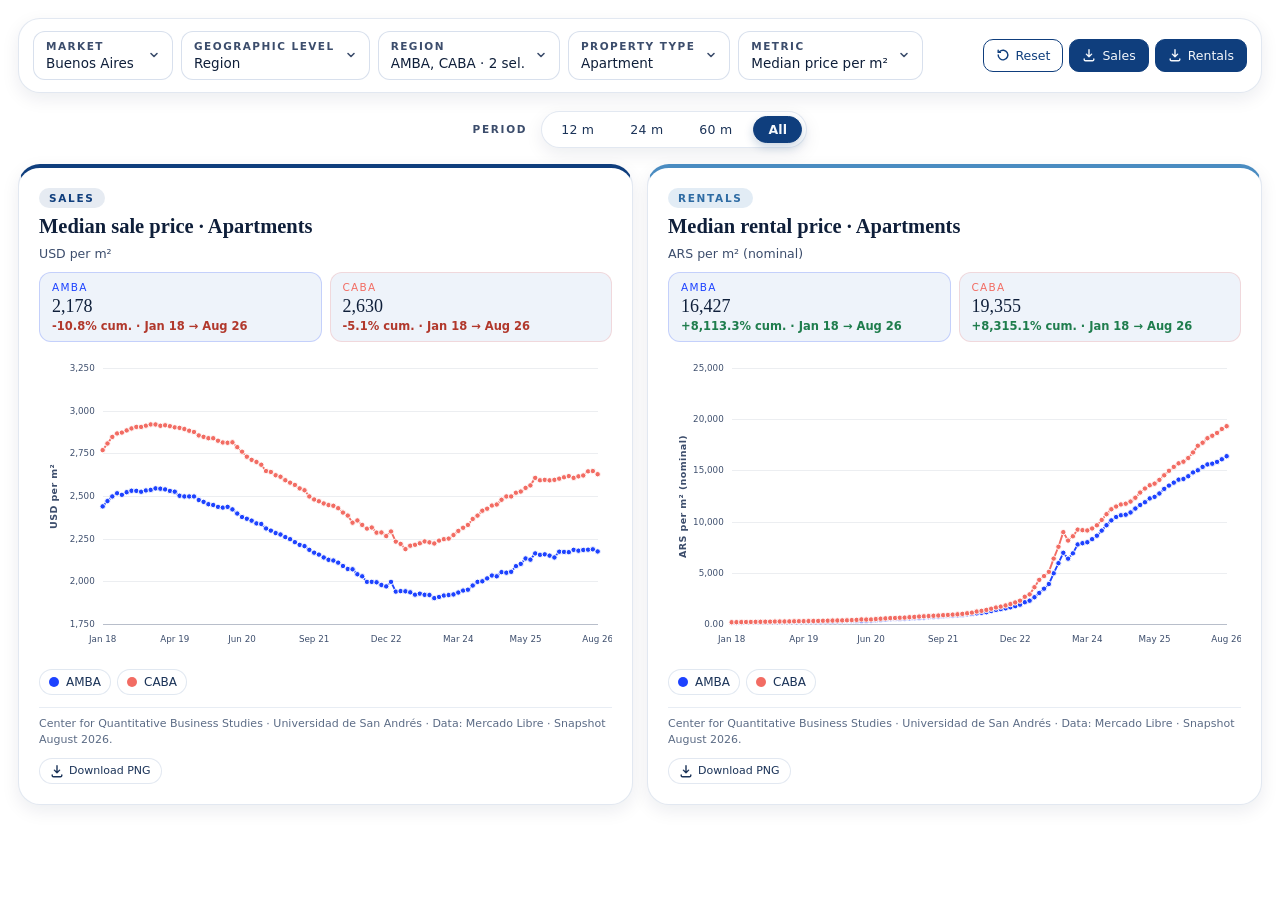
